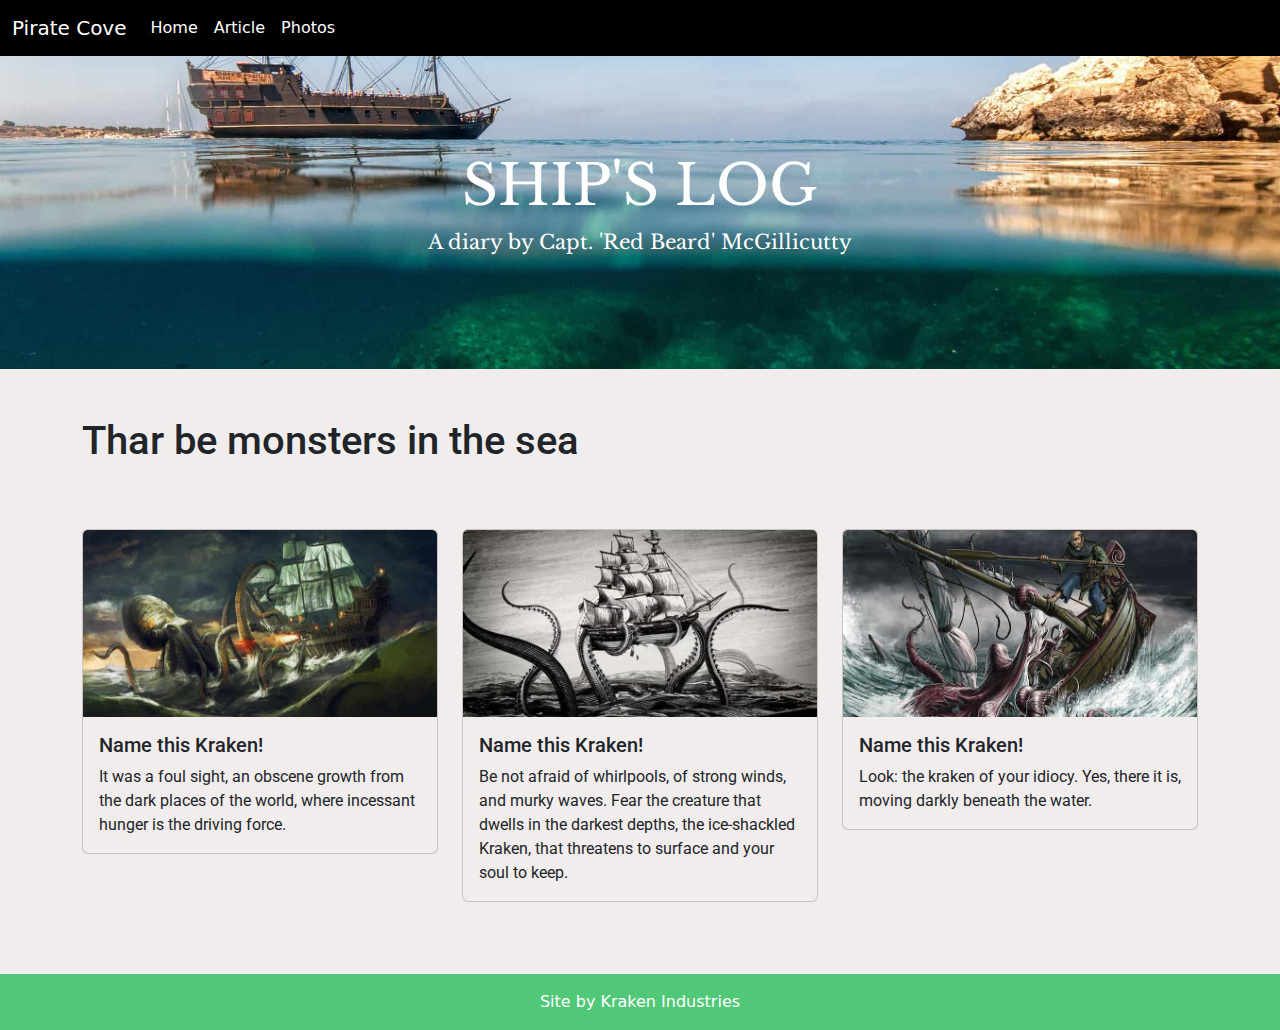
==== docs/index.html @ 05b79855 "index page" ====
<!DOCTYPE html>
<html class="no-js" lang="en">
<head>
  <title>Bootstrap 5 Layout</title>
  <meta http-equiv="x-ua-compatible" content="ie=edge">
  <meta name="viewport" content="width=device-width, initial-scale=1.0" />
  <link rel="stylesheet" href="css/styles.css">
</head>

  <!-- Navbar starts here -->
  <body>
    <nav class="navbar navbar-expand-lg bg-primary" data-bs-theme="dark">
      <div class="container-fluid">
        <a class="navbar-brand" href="#">Pirate Cove</a>
        <button class="navbar-toggler" type="button" data-bs-toggle="collapse" data-bs-target="#navbarNavDropdown" aria-controls="navbarNavDropdown" aria-expanded="false" aria-label="Toggle navigation">
          <span class="navbar-toggler-icon"></span>
        </button>
        <div class="collapse navbar-collapse" id="navbarNavDropdown">
          <ul class="navbar-nav">
            <li class="nav-item">
              <a class="nav-link active" aria-current="page" href="#">Home</a>
            </li>
            <li class="nav-item">
              <a class="nav-link" href="#">Article</a>
            </li>
            <li class="nav-item">
              <a class="nav-link" href="#">Photos</a>
            </li>
          </ul>
        </div>
      </div>
    </nav>
  </body>
  
  <!-- Navbar ends here -->

  <!-- Jumbotron starts here -->
  <div class="jumbotron jumbotron-fluid text-center">
    <div class="container">
      <h1 class="display-4">SHIP'S LOG</h1>
      <p class="lead">A diary by Capt. 'Red Beard' McGillicutty</p>
    </div>
  </div>
  <!-- Jumbotron ends here -->

  <!-- Title Section starts here -->
<div class="container my-5">
  <h2 class="page-title left-aligned-title">Thar be monsters in the sea</h2>
</div>
<!-- Title Section ends here -->


  <!-- Cards Section starts here -->
  <div class="container my-5">
    <div class="row">
      <div class="col-md-4 mb-4">
        <!-- Card 1 -->
        <div class="card">
          <img class="card-img-top" src="img/kraken01.jpg" alt="Name this Kraken!">
          <div class="card-body">
            <h5 class="card-title">Name this Kraken!</h5>
            <p class="card-text">It was a foul sight, an obscene growth from the dark places of the world, where incessant hunger is the driving force.</p>
          </div>
        </div>
      </div>
      <div class="col-md-4 mb-4">
        <!-- Card 2 -->
        <div class="card">
          <img class="card-img-top" src="img/kraken02.jpg" alt="Name this Kraken!">
          <div class="card-body">
            <h5 class="card-title">Name this Kraken!</h5>
            <p class="card-text">Be not afraid of whirlpools, of strong winds, and murky waves. Fear the creature that dwells in the darkest depths, the ice-shackled Kraken, that threatens to surface and your soul to keep.</p>
          </div>
        </div>
      </div>
      <div class="col-md-4 mb-4">
        <!-- Card 3 -->
        <div class="card">
          <img class="card-img-top" src="img/kraken03.jpg" alt="Name this Kraken!">
          <div class="card-body">
            <h5 class="card-title">Name this Kraken!</h5>
            <p class="card-text">Look: the kraken of your idiocy. Yes, there it is, moving darkly beneath the water.</p>
          </div>
        </div>
      </div>
    </div>
  </div>
  <!-- Cards Section ends here -->

  <!-- Footer starts here -->
  <footer class="text-center py-3" style="background-color: #50C878;">
    <div class="container">
      <span>Site by Kraken Industries</span>
    </div>
  </footer>
  <!-- Footer ends here -->

  <!-- Content should be above this line -->
  <!-- Closing scripts here -->
  <script src="js/bootstrap.bundle.min.js"></script>
</body>
</html>
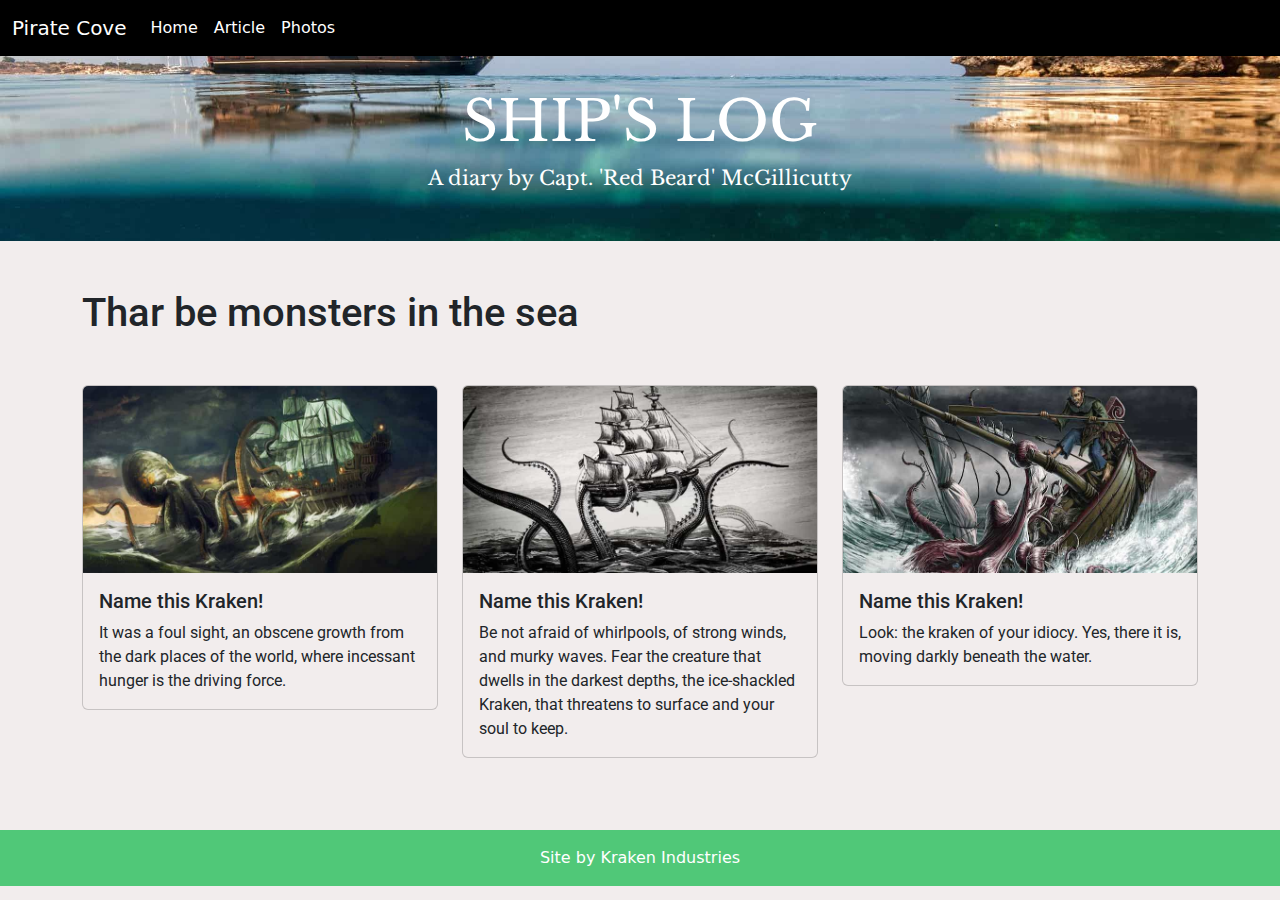
==== commit 090b8dff: "article.html" ====
--- a/docs/index.html
+++ b/docs/index.html
@@ -31,7 +31,6 @@
       </div>
     </nav>
   </body>
-  
   <!-- Navbar ends here -->
 
   <!-- Jumbotron starts here -->
@@ -95,7 +94,6 @@
   </footer>
   <!-- Footer ends here -->
 
-  <!-- Content should be above this line -->
   <!-- Closing scripts here -->
   <script src="js/bootstrap.bundle.min.js"></script>
 </body>
--- a/docs/css/styles.css
+++ b/docs/css/styles.css
@@ -3,5 +3,5 @@
  * Bootstrap  v5.3.2 (https://getbootstrap.com/)
  * Copyright 2011-2023 The Bootstrap Authors
  * Licensed under MIT (https://github.com/twbs/bootstrap/blob/main/LICENSE)
- */:root,[data-bs-theme=light]{--bs-blue:#0d6efd;--bs-indigo:#6610f2;--bs-purple:#6f42c1;--bs-pink:#d63384;--bs-red:#dc3545;--bs-orange:#fd7e14;--bs-yellow:#ffc107;--bs-green:#198754;--bs-teal:#20c997;--bs-cyan:#0dcaf0;--bs-black:#000;--bs-white:#fff;--bs-gray:#6c757d;--bs-gray-dark:#343a40;--bs-gray-100:#f8f9fa;--bs-gray-200:#e9ecef;--bs-gray-300:#dee2e6;--bs-gray-400:#ced4da;--bs-gray-500:#adb5bd;--bs-gray-600:#6c757d;--bs-gray-700:#495057;--bs-gray-800:#343a40;--bs-gray-900:#212529;--bs-primary:#000;--bs-secondary:#6c757d;--bs-success:#198754;--bs-info:#0dcaf0;--bs-warning:#ffc107;--bs-danger:#dc3545;--bs-light:#f8f9fa;--bs-dark:#212529;--bs-primary-rgb:0,0,0;--bs-secondary-rgb:108,117,125;--bs-success-rgb:25,135,84;--bs-info-rgb:13,202,240;--bs-warning-rgb:255,193,7;--bs-danger-rgb:220,53,69;--bs-light-rgb:248,249,250;--bs-dark-rgb:33,37,41;--bs-primary-text-emphasis:#000;--bs-secondary-text-emphasis:#2b2f32;--bs-success-text-emphasis:#0a3622;--bs-info-text-emphasis:#055160;--bs-warning-text-emphasis:#664d03;--bs-danger-text-emphasis:#58151c;--bs-light-text-emphasis:#495057;--bs-dark-text-emphasis:#495057;--bs-primary-bg-subtle:#ccc;--bs-secondary-bg-subtle:#e2e3e5;--bs-success-bg-subtle:#d1e7dd;--bs-info-bg-subtle:#cff4fc;--bs-warning-bg-subtle:#fff3cd;--bs-danger-bg-subtle:#f8d7da;--bs-light-bg-subtle:#fcfcfd;--bs-dark-bg-subtle:#ced4da;--bs-primary-border-subtle:#999;--bs-secondary-border-subtle:#c4c8cb;--bs-success-border-subtle:#a3cfbb;--bs-info-border-subtle:#9eeaf9;--bs-warning-border-subtle:#ffe69c;--bs-danger-border-subtle:#f1aeb5;--bs-light-border-subtle:#e9ecef;--bs-dark-border-subtle:#adb5bd;--bs-white-rgb:255,255,255;--bs-black-rgb:0,0,0;--bs-font-sans-serif:system-ui,-apple-system,"Segoe UI",Roboto,"Helvetica Neue","Noto Sans","Liberation Sans",Arial,sans-serif,"Apple Color Emoji","Segoe UI Emoji","Segoe UI Symbol","Noto Color Emoji";--bs-font-monospace:SFMono-Regular,Menlo,Monaco,Consolas,"Liberation Mono","Courier New",monospace;--bs-gradient:linear-gradient(180deg,hsla(0,0%,100%,.15),hsla(0,0%,100%,0));--bs-body-font-family:var(--bs-font-sans-serif);--bs-body-font-size:1rem;--bs-body-font-weight:400;--bs-body-line-height:1.5;--bs-body-color:#212529;--bs-body-color-rgb:33,37,41;--bs-body-bg:#f2eded;--bs-body-bg-rgb:242,237,237;--bs-emphasis-color:#000;--bs-emphasis-color-rgb:0,0,0;--bs-secondary-color:rgba(33,37,41,.75);--bs-secondary-color-rgb:33,37,41;--bs-secondary-bg:#e9ecef;--bs-secondary-bg-rgb:233,236,239;--bs-tertiary-color:rgba(33,37,41,.5);--bs-tertiary-color-rgb:33,37,41;--bs-tertiary-bg:#f8f9fa;--bs-tertiary-bg-rgb:248,249,250;--bs-heading-color:inherit;--bs-link-color:#000;--bs-link-color-rgb:0,0,0;--bs-link-decoration:underline;--bs-link-hover-color:#000;--bs-link-hover-color-rgb:0,0,0;--bs-code-color:#d63384;--bs-highlight-color:#212529;--bs-highlight-bg:#fff3cd;--bs-border-width:1px;--bs-border-style:solid;--bs-border-color:#dee2e6;--bs-border-color-translucent:rgba(0,0,0,.175);--bs-border-radius:0.375rem;--bs-border-radius-sm:0.25rem;--bs-border-radius-lg:0.5rem;--bs-border-radius-xl:1rem;--bs-border-radius-xxl:2rem;--bs-border-radius-2xl:var(--bs-border-radius-xxl);--bs-border-radius-pill:50rem;--bs-box-shadow:0 0.5rem 1rem rgba(0,0,0,.15);--bs-box-shadow-sm:0 0.125rem 0.25rem rgba(0,0,0,.075);--bs-box-shadow-lg:0 1rem 3rem rgba(0,0,0,.175);--bs-box-shadow-inset:inset 0 1px 2px rgba(0,0,0,.075);--bs-focus-ring-width:0.25rem;--bs-focus-ring-opacity:0.25;--bs-focus-ring-color:rgba(0,0,0,.25);--bs-form-valid-color:#198754;--bs-form-valid-border-color:#198754;--bs-form-invalid-color:#dc3545;--bs-form-invalid-border-color:#dc3545}[data-bs-theme=dark]{--bs-body-color:#dee2e6;--bs-body-color-rgb:222,226,230;--bs-body-bg:#212529;--bs-body-bg-rgb:33,37,41;--bs-emphasis-color:#fff;--bs-emphasis-color-rgb:255,255,255;--bs-secondary-color:rgba(222,226,230,.75);--bs-secondary-color-rgb:222,226,230;--bs-secondary-bg:#343a40;--bs-secondary-bg-rgb:52,58,64;--bs-tertiary-color:rgba(222,226,230,.5);--bs-tertiary-color-rgb:222,226,230;--bs-tertiary-bg:#2b3035;--bs-tertiary-bg-rgb:43,48,53;--bs-primary-text-emphasis:#666;--bs-secondary-text-emphasis:#a7acb1;--bs-success-text-emphasis:#75b798;--bs-info-text-emphasis:#6edff6;--bs-warning-text-emphasis:#ffda6a;--bs-danger-text-emphasis:#ea868f;--bs-light-text-emphasis:#f8f9fa;--bs-dark-text-emphasis:#dee2e6;--bs-primary-bg-subtle:#000;--bs-secondary-bg-subtle:#161719;--bs-success-bg-subtle:#051b11;--bs-info-bg-subtle:#032830;--bs-warning-bg-subtle:#332701;--bs-danger-bg-subtle:#2c0b0e;--bs-light-bg-subtle:#343a40;--bs-dark-bg-subtle:#1a1d20;--bs-primary-border-subtle:#000;--bs-secondary-border-subtle:#41464b;--bs-success-border-subtle:#0f5132;--bs-info-border-subtle:#087990;--bs-warning-border-subtle:#997404;--bs-danger-border-subtle:#842029;--bs-light-border-subtle:#495057;--bs-dark-border-subtle:#343a40;--bs-heading-color:inherit;--bs-link-color:#666;--bs-link-hover-color:#858585;--bs-link-color-rgb:102,102,102;--bs-link-hover-color-rgb:133,133,133;--bs-code-color:#e685b5;--bs-highlight-color:#dee2e6;--bs-highlight-bg:#664d03;--bs-border-color:#495057;--bs-border-color-translucent:hsla(0,0%,100%,.15);--bs-form-valid-color:#75b798;--bs-form-valid-border-color:#75b798;--bs-form-invalid-color:#ea868f;--bs-form-invalid-border-color:#ea868f;color-scheme:dark}*,:after,:before{box-sizing:border-box}@media (prefers-reduced-motion:no-preference){:root{scroll-behavior:smooth}}body{-webkit-text-size-adjust:100%;-webkit-tap-highlight-color:rgba(0,0,0,0);background-color:var(--bs-body-bg);color:var(--bs-body-color);font-family:var(--bs-body-font-family);font-size:var(--bs-body-font-size);font-weight:var(--bs-body-font-weight);line-height:var(--bs-body-line-height);margin:0;text-align:var(--bs-body-text-align)}hr{border:0;border-top:var(--bs-border-width) solid;color:inherit;margin:1rem 0;opacity:.25}.h1,.h2,.h3,.h4,.h5,.h6,h1,h2,h3,h4,h5,h6{color:var(--bs-heading-color);font-weight:500;line-height:1.2;margin-bottom:.5rem;margin-top:0}.h1,h1{font-size:calc(1.375rem + 1.5vw)}@media (min-width:1200px){.h1,h1{font-size:2.5rem}}.h2,h2{font-size:calc(1.325rem + .9vw)}@media (min-width:1200px){.h2,h2{font-size:2rem}}.h3,h3{font-size:calc(1.3rem + .6vw)}@media (min-width:1200px){.h3,h3{font-size:1.75rem}}.h4,h4{font-size:calc(1.275rem + .3vw)}@media (min-width:1200px){.h4,h4{font-size:1.5rem}}.h5,h5{font-size:1.25rem}.h6,h6{font-size:1rem}p{margin-bottom:1rem;margin-top:0}abbr[title]{cursor:help;-webkit-text-decoration:underline dotted;-moz-text-decoration:underline dotted;text-decoration:underline dotted;-webkit-text-decoration-skip-ink:none;text-decoration-skip-ink:none}address{font-style:normal;line-height:inherit;margin-bottom:1rem}ol,ul{padding-left:2rem}dl,ol,ul{margin-bottom:1rem;margin-top:0}ol ol,ol ul,ul ol,ul ul{margin-bottom:0}dt{font-weight:700}dd{margin-bottom:.5rem;margin-left:0}blockquote{margin:0 0 1rem}b,strong{font-weight:bolder}.small,small{font-size:.875em}.mark,mark{background-color:var(--bs-highlight-bg);color:var(--bs-highlight-color);padding:.1875em}sub,sup{font-size:.75em;line-height:0;position:relative;vertical-align:baseline}sub{bottom:-.25em}sup{top:-.5em}a{color:rgba(var(--bs-link-color-rgb),var(--bs-link-opacity,1));text-decoration:underline}a:hover{--bs-link-color-rgb:var(--bs-link-hover-color-rgb)}a:not([href]):not([class]),a:not([href]):not([class]):hover{color:inherit;text-decoration:none}code,kbd,pre,samp{font-family:var(--bs-font-monospace);font-size:1em}pre{display:block;font-size:.875em;margin-bottom:1rem;margin-top:0;overflow:auto}pre code{color:inherit;font-size:inherit;word-break:normal}code{word-wrap:break-word;color:var(--bs-code-color);font-size:.875em}a>code{color:inherit}kbd{background-color:var(--bs-body-color);border-radius:.25rem;color:var(--bs-body-bg);font-size:.875em;padding:.1875rem .375rem}kbd kbd{font-size:1em;padding:0}figure{margin:0 0 1rem}img,svg{vertical-align:middle}table{border-collapse:collapse;caption-side:bottom}caption{color:var(--bs-secondary-color);padding-bottom:.5rem;padding-top:.5rem;text-align:left}th{text-align:inherit;text-align:-webkit-match-parent}tbody,td,tfoot,th,thead,tr{border:0 solid;border-color:inherit}label{display:inline-block}button{border-radius:0}button:focus:not(:focus-visible){outline:0}button,input,optgroup,select,textarea{font-family:inherit;font-size:inherit;line-height:inherit;margin:0}button,select{text-transform:none}[role=button]{cursor:pointer}select{word-wrap:normal}select:disabled{opacity:1}[list]:not([type=date]):not([type=datetime-local]):not([type=month]):not([type=week]):not([type=time])::-webkit-calendar-picker-indicator{display:none!important}[type=button],[type=reset],[type=submit],button{-webkit-appearance:button}[type=button]:not(:disabled),[type=reset]:not(:disabled),[type=submit]:not(:disabled),button:not(:disabled){cursor:pointer}::-moz-focus-inner{border-style:none;padding:0}textarea{resize:vertical}fieldset{border:0;margin:0;min-width:0;padding:0}legend{float:left;font-size:calc(1.275rem + .3vw);line-height:inherit;margin-bottom:.5rem;padding:0;width:100%}@media (min-width:1200px){legend{font-size:1.5rem}}legend+*{clear:left}::-webkit-datetime-edit-day-field,::-webkit-datetime-edit-fields-wrapper,::-webkit-datetime-edit-hour-field,::-webkit-datetime-edit-minute,::-webkit-datetime-edit-month-field,::-webkit-datetime-edit-text,::-webkit-datetime-edit-year-field{padding:0}::-webkit-inner-spin-button{height:auto}[type=search]{-webkit-appearance:textfield;outline-offset:-2px}::-webkit-search-decoration{-webkit-appearance:none}::-webkit-color-swatch-wrapper{padding:0}::-webkit-file-upload-button{-webkit-appearance:button;font:inherit}::file-selector-button{-webkit-appearance:button;font:inherit}output{display:inline-block}iframe{border:0}summary{cursor:pointer;display:list-item}progress{vertical-align:baseline}[hidden]{display:none!important}.lead{font-size:1.25rem;font-weight:300}.display-1{font-size:calc(1.625rem + 4.5vw);font-weight:300;line-height:1.2}@media (min-width:1200px){.display-1{font-size:5rem}}.display-2{font-size:calc(1.575rem + 3.9vw);font-weight:300;line-height:1.2}@media (min-width:1200px){.display-2{font-size:4.5rem}}.display-3{font-size:calc(1.525rem + 3.3vw);font-weight:300;line-height:1.2}@media (min-width:1200px){.display-3{font-size:4rem}}.display-4{font-size:calc(1.475rem + 2.7vw);font-weight:300;line-height:1.2}@media (min-width:1200px){.display-4{font-size:3.5rem}}.display-5{font-size:calc(1.425rem + 2.1vw);font-weight:300;line-height:1.2}@media (min-width:1200px){.display-5{font-size:3rem}}.display-6{font-size:calc(1.375rem + 1.5vw);font-weight:300;line-height:1.2}@media (min-width:1200px){.display-6{font-size:2.5rem}}.list-inline,.list-unstyled{list-style:none;padding-left:0}.list-inline-item{display:inline-block}.list-inline-item:not(:last-child){margin-right:.5rem}.initialism{font-size:.875em;text-transform:uppercase}.blockquote{font-size:1.25rem;margin-bottom:1rem}.blockquote>:last-child{margin-bottom:0}.blockquote-footer{color:#6c757d;font-size:.875em;margin-bottom:1rem;margin-top:-1rem}.blockquote-footer:before{content:"— "}.img-fluid,.img-thumbnail{height:auto;max-width:100%}.img-thumbnail{background-color:var(--bs-body-bg);border:var(--bs-border-width) solid var(--bs-border-color);border-radius:var(--bs-border-radius);padding:.25rem}.figure{display:inline-block}.figure-img{line-height:1;margin-bottom:.5rem}.figure-caption{color:var(--bs-secondary-color);font-size:.875em}.container,.container-fluid,.container-lg,.container-md,.container-sm,.container-xl,.container-xxl{--bs-gutter-x:1.5rem;--bs-gutter-y:0;margin-left:auto;margin-right:auto;padding-left:calc(var(--bs-gutter-x)*.5);padding-right:calc(var(--bs-gutter-x)*.5);width:100%}@media (min-width:576px){.container,.container-sm{max-width:540px}}@media (min-width:768px){.container,.container-md,.container-sm{max-width:720px}}@media (min-width:992px){.container,.container-lg,.container-md,.container-sm{max-width:960px}}@media (min-width:1200px){.container,.container-lg,.container-md,.container-sm,.container-xl{max-width:1140px}}@media (min-width:1400px){.container,.container-lg,.container-md,.container-sm,.container-xl,.container-xxl{max-width:1320px}}:root{--bs-breakpoint-xs:0;--bs-breakpoint-sm:576px;--bs-breakpoint-md:768px;--bs-breakpoint-lg:992px;--bs-breakpoint-xl:1200px;--bs-breakpoint-xxl:1400px}.row{--bs-gutter-x:1.5rem;--bs-gutter-y:0;display:-webkit-flex;display:-ms-flexbox;display:flex;-webkit-flex-wrap:wrap;-ms-flex-wrap:wrap;flex-wrap:wrap;margin-left:calc(var(--bs-gutter-x)*-.5);margin-right:calc(var(--bs-gutter-x)*-.5);margin-top:calc(var(--bs-gutter-y)*-1)}.row>*{-ms-flex-negative:0;-webkit-flex-shrink:0;flex-shrink:0;margin-top:var(--bs-gutter-y);max-width:100%;padding-left:calc(var(--bs-gutter-x)*.5);padding-right:calc(var(--bs-gutter-x)*.5);width:100%}.col{-webkit-flex:1 0 0%;-ms-flex:1 0 0%;flex:1 0 0%}.row-cols-auto>*{width:auto}.row-cols-1>*,.row-cols-auto>*{-webkit-flex:0 0 auto;-ms-flex:0 0 auto;flex:0 0 auto}.row-cols-1>*{width:100%}.row-cols-2>*{width:50%}.row-cols-2>*,.row-cols-3>*{-webkit-flex:0 0 auto;-ms-flex:0 0 auto;flex:0 0 auto}.row-cols-3>*{width:33.33333333%}.row-cols-4>*{width:25%}.row-cols-4>*,.row-cols-5>*{-webkit-flex:0 0 auto;-ms-flex:0 0 auto;flex:0 0 auto}.row-cols-5>*{width:20%}.row-cols-6>*{width:16.66666667%}.col-auto,.row-cols-6>*{-webkit-flex:0 0 auto;-ms-flex:0 0 auto;flex:0 0 auto}.col-auto{width:auto}.col-1{width:8.33333333%}.col-1,.col-2{-webkit-flex:0 0 auto;-ms-flex:0 0 auto;flex:0 0 auto}.col-2{width:16.66666667%}.col-3{width:25%}.col-3,.col-4{-webkit-flex:0 0 auto;-ms-flex:0 0 auto;flex:0 0 auto}.col-4{width:33.33333333%}.col-5{width:41.66666667%}.col-5,.col-6{-webkit-flex:0 0 auto;-ms-flex:0 0 auto;flex:0 0 auto}.col-6{width:50%}.col-7{width:58.33333333%}.col-7,.col-8{-webkit-flex:0 0 auto;-ms-flex:0 0 auto;flex:0 0 auto}.col-8{width:66.66666667%}.col-9{width:75%}.col-10,.col-9{-webkit-flex:0 0 auto;-ms-flex:0 0 auto;flex:0 0 auto}.col-10{width:83.33333333%}.col-11{width:91.66666667%}.col-11,.col-12{-webkit-flex:0 0 auto;-ms-flex:0 0 auto;flex:0 0 auto}.col-12{width:100%}.offset-1{margin-left:8.33333333%}.offset-2{margin-left:16.66666667%}.offset-3{margin-left:25%}.offset-4{margin-left:33.33333333%}.offset-5{margin-left:41.66666667%}.offset-6{margin-left:50%}.offset-7{margin-left:58.33333333%}.offset-8{margin-left:66.66666667%}.offset-9{margin-left:75%}.offset-10{margin-left:83.33333333%}.offset-11{margin-left:91.66666667%}.g-0,.gx-0{--bs-gutter-x:0}.g-0,.gy-0{--bs-gutter-y:0}.g-1,.gx-1{--bs-gutter-x:0.25rem}.g-1,.gy-1{--bs-gutter-y:0.25rem}.g-2,.gx-2{--bs-gutter-x:0.5rem}.g-2,.gy-2{--bs-gutter-y:0.5rem}.g-3,.gx-3{--bs-gutter-x:1rem}.g-3,.gy-3{--bs-gutter-y:1rem}.g-4,.gx-4{--bs-gutter-x:1.5rem}.g-4,.gy-4{--bs-gutter-y:1.5rem}.g-5,.gx-5{--bs-gutter-x:3rem}.g-5,.gy-5{--bs-gutter-y:3rem}@media (min-width:576px){.col-sm{-webkit-flex:1 0 0%;-ms-flex:1 0 0%;flex:1 0 0%}.row-cols-sm-auto>*{width:auto}.row-cols-sm-1>*,.row-cols-sm-auto>*{-webkit-flex:0 0 auto;-ms-flex:0 0 auto;flex:0 0 auto}.row-cols-sm-1>*{width:100%}.row-cols-sm-2>*{width:50%}.row-cols-sm-2>*,.row-cols-sm-3>*{-webkit-flex:0 0 auto;-ms-flex:0 0 auto;flex:0 0 auto}.row-cols-sm-3>*{width:33.33333333%}.row-cols-sm-4>*{width:25%}.row-cols-sm-4>*,.row-cols-sm-5>*{-webkit-flex:0 0 auto;-ms-flex:0 0 auto;flex:0 0 auto}.row-cols-sm-5>*{width:20%}.row-cols-sm-6>*{width:16.66666667%}.col-sm-auto,.row-cols-sm-6>*{-webkit-flex:0 0 auto;-ms-flex:0 0 auto;flex:0 0 auto}.col-sm-auto{width:auto}.col-sm-1{width:8.33333333%}.col-sm-1,.col-sm-2{-webkit-flex:0 0 auto;-ms-flex:0 0 auto;flex:0 0 auto}.col-sm-2{width:16.66666667%}.col-sm-3{width:25%}.col-sm-3,.col-sm-4{-webkit-flex:0 0 auto;-ms-flex:0 0 auto;flex:0 0 auto}.col-sm-4{width:33.33333333%}.col-sm-5{width:41.66666667%}.col-sm-5,.col-sm-6{-webkit-flex:0 0 auto;-ms-flex:0 0 auto;flex:0 0 auto}.col-sm-6{width:50%}.col-sm-7{width:58.33333333%}.col-sm-7,.col-sm-8{-webkit-flex:0 0 auto;-ms-flex:0 0 auto;flex:0 0 auto}.col-sm-8{width:66.66666667%}.col-sm-9{width:75%}.col-sm-10,.col-sm-9{-webkit-flex:0 0 auto;-ms-flex:0 0 auto;flex:0 0 auto}.col-sm-10{width:83.33333333%}.col-sm-11{width:91.66666667%}.col-sm-11,.col-sm-12{-webkit-flex:0 0 auto;-ms-flex:0 0 auto;flex:0 0 auto}.col-sm-12{width:100%}.offset-sm-0{margin-left:0}.offset-sm-1{margin-left:8.33333333%}.offset-sm-2{margin-left:16.66666667%}.offset-sm-3{margin-left:25%}.offset-sm-4{margin-left:33.33333333%}.offset-sm-5{margin-left:41.66666667%}.offset-sm-6{margin-left:50%}.offset-sm-7{margin-left:58.33333333%}.offset-sm-8{margin-left:66.66666667%}.offset-sm-9{margin-left:75%}.offset-sm-10{margin-left:83.33333333%}.offset-sm-11{margin-left:91.66666667%}.g-sm-0,.gx-sm-0{--bs-gutter-x:0}.g-sm-0,.gy-sm-0{--bs-gutter-y:0}.g-sm-1,.gx-sm-1{--bs-gutter-x:0.25rem}.g-sm-1,.gy-sm-1{--bs-gutter-y:0.25rem}.g-sm-2,.gx-sm-2{--bs-gutter-x:0.5rem}.g-sm-2,.gy-sm-2{--bs-gutter-y:0.5rem}.g-sm-3,.gx-sm-3{--bs-gutter-x:1rem}.g-sm-3,.gy-sm-3{--bs-gutter-y:1rem}.g-sm-4,.gx-sm-4{--bs-gutter-x:1.5rem}.g-sm-4,.gy-sm-4{--bs-gutter-y:1.5rem}.g-sm-5,.gx-sm-5{--bs-gutter-x:3rem}.g-sm-5,.gy-sm-5{--bs-gutter-y:3rem}}@media (min-width:768px){.col-md{-webkit-flex:1 0 0%;-ms-flex:1 0 0%;flex:1 0 0%}.row-cols-md-auto>*{width:auto}.row-cols-md-1>*,.row-cols-md-auto>*{-webkit-flex:0 0 auto;-ms-flex:0 0 auto;flex:0 0 auto}.row-cols-md-1>*{width:100%}.row-cols-md-2>*{width:50%}.row-cols-md-2>*,.row-cols-md-3>*{-webkit-flex:0 0 auto;-ms-flex:0 0 auto;flex:0 0 auto}.row-cols-md-3>*{width:33.33333333%}.row-cols-md-4>*{width:25%}.row-cols-md-4>*,.row-cols-md-5>*{-webkit-flex:0 0 auto;-ms-flex:0 0 auto;flex:0 0 auto}.row-cols-md-5>*{width:20%}.row-cols-md-6>*{width:16.66666667%}.col-md-auto,.row-cols-md-6>*{-webkit-flex:0 0 auto;-ms-flex:0 0 auto;flex:0 0 auto}.col-md-auto{width:auto}.col-md-1{width:8.33333333%}.col-md-1,.col-md-2{-webkit-flex:0 0 auto;-ms-flex:0 0 auto;flex:0 0 auto}.col-md-2{width:16.66666667%}.col-md-3{width:25%}.col-md-3,.col-md-4{-webkit-flex:0 0 auto;-ms-flex:0 0 auto;flex:0 0 auto}.col-md-4{width:33.33333333%}.col-md-5{width:41.66666667%}.col-md-5,.col-md-6{-webkit-flex:0 0 auto;-ms-flex:0 0 auto;flex:0 0 auto}.col-md-6{width:50%}.col-md-7{width:58.33333333%}.col-md-7,.col-md-8{-webkit-flex:0 0 auto;-ms-flex:0 0 auto;flex:0 0 auto}.col-md-8{width:66.66666667%}.col-md-9{width:75%}.col-md-10,.col-md-9{-webkit-flex:0 0 auto;-ms-flex:0 0 auto;flex:0 0 auto}.col-md-10{width:83.33333333%}.col-md-11{width:91.66666667%}.col-md-11,.col-md-12{-webkit-flex:0 0 auto;-ms-flex:0 0 auto;flex:0 0 auto}.col-md-12{width:100%}.offset-md-0{margin-left:0}.offset-md-1{margin-left:8.33333333%}.offset-md-2{margin-left:16.66666667%}.offset-md-3{margin-left:25%}.offset-md-4{margin-left:33.33333333%}.offset-md-5{margin-left:41.66666667%}.offset-md-6{margin-left:50%}.offset-md-7{margin-left:58.33333333%}.offset-md-8{margin-left:66.66666667%}.offset-md-9{margin-left:75%}.offset-md-10{margin-left:83.33333333%}.offset-md-11{margin-left:91.66666667%}.g-md-0,.gx-md-0{--bs-gutter-x:0}.g-md-0,.gy-md-0{--bs-gutter-y:0}.g-md-1,.gx-md-1{--bs-gutter-x:0.25rem}.g-md-1,.gy-md-1{--bs-gutter-y:0.25rem}.g-md-2,.gx-md-2{--bs-gutter-x:0.5rem}.g-md-2,.gy-md-2{--bs-gutter-y:0.5rem}.g-md-3,.gx-md-3{--bs-gutter-x:1rem}.g-md-3,.gy-md-3{--bs-gutter-y:1rem}.g-md-4,.gx-md-4{--bs-gutter-x:1.5rem}.g-md-4,.gy-md-4{--bs-gutter-y:1.5rem}.g-md-5,.gx-md-5{--bs-gutter-x:3rem}.g-md-5,.gy-md-5{--bs-gutter-y:3rem}}@media (min-width:992px){.col-lg{-webkit-flex:1 0 0%;-ms-flex:1 0 0%;flex:1 0 0%}.row-cols-lg-auto>*{width:auto}.row-cols-lg-1>*,.row-cols-lg-auto>*{-webkit-flex:0 0 auto;-ms-flex:0 0 auto;flex:0 0 auto}.row-cols-lg-1>*{width:100%}.row-cols-lg-2>*{width:50%}.row-cols-lg-2>*,.row-cols-lg-3>*{-webkit-flex:0 0 auto;-ms-flex:0 0 auto;flex:0 0 auto}.row-cols-lg-3>*{width:33.33333333%}.row-cols-lg-4>*{width:25%}.row-cols-lg-4>*,.row-cols-lg-5>*{-webkit-flex:0 0 auto;-ms-flex:0 0 auto;flex:0 0 auto}.row-cols-lg-5>*{width:20%}.row-cols-lg-6>*{width:16.66666667%}.col-lg-auto,.row-cols-lg-6>*{-webkit-flex:0 0 auto;-ms-flex:0 0 auto;flex:0 0 auto}.col-lg-auto{width:auto}.col-lg-1{width:8.33333333%}.col-lg-1,.col-lg-2{-webkit-flex:0 0 auto;-ms-flex:0 0 auto;flex:0 0 auto}.col-lg-2{width:16.66666667%}.col-lg-3{width:25%}.col-lg-3,.col-lg-4{-webkit-flex:0 0 auto;-ms-flex:0 0 auto;flex:0 0 auto}.col-lg-4{width:33.33333333%}.col-lg-5{width:41.66666667%}.col-lg-5,.col-lg-6{-webkit-flex:0 0 auto;-ms-flex:0 0 auto;flex:0 0 auto}.col-lg-6{width:50%}.col-lg-7{width:58.33333333%}.col-lg-7,.col-lg-8{-webkit-flex:0 0 auto;-ms-flex:0 0 auto;flex:0 0 auto}.col-lg-8{width:66.66666667%}.col-lg-9{width:75%}.col-lg-10,.col-lg-9{-webkit-flex:0 0 auto;-ms-flex:0 0 auto;flex:0 0 auto}.col-lg-10{width:83.33333333%}.col-lg-11{width:91.66666667%}.col-lg-11,.col-lg-12{-webkit-flex:0 0 auto;-ms-flex:0 0 auto;flex:0 0 auto}.col-lg-12{width:100%}.offset-lg-0{margin-left:0}.offset-lg-1{margin-left:8.33333333%}.offset-lg-2{margin-left:16.66666667%}.offset-lg-3{margin-left:25%}.offset-lg-4{margin-left:33.33333333%}.offset-lg-5{margin-left:41.66666667%}.offset-lg-6{margin-left:50%}.offset-lg-7{margin-left:58.33333333%}.offset-lg-8{margin-left:66.66666667%}.offset-lg-9{margin-left:75%}.offset-lg-10{margin-left:83.33333333%}.offset-lg-11{margin-left:91.66666667%}.g-lg-0,.gx-lg-0{--bs-gutter-x:0}.g-lg-0,.gy-lg-0{--bs-gutter-y:0}.g-lg-1,.gx-lg-1{--bs-gutter-x:0.25rem}.g-lg-1,.gy-lg-1{--bs-gutter-y:0.25rem}.g-lg-2,.gx-lg-2{--bs-gutter-x:0.5rem}.g-lg-2,.gy-lg-2{--bs-gutter-y:0.5rem}.g-lg-3,.gx-lg-3{--bs-gutter-x:1rem}.g-lg-3,.gy-lg-3{--bs-gutter-y:1rem}.g-lg-4,.gx-lg-4{--bs-gutter-x:1.5rem}.g-lg-4,.gy-lg-4{--bs-gutter-y:1.5rem}.g-lg-5,.gx-lg-5{--bs-gutter-x:3rem}.g-lg-5,.gy-lg-5{--bs-gutter-y:3rem}}@media (min-width:1200px){.col-xl{-webkit-flex:1 0 0%;-ms-flex:1 0 0%;flex:1 0 0%}.row-cols-xl-auto>*{width:auto}.row-cols-xl-1>*,.row-cols-xl-auto>*{-webkit-flex:0 0 auto;-ms-flex:0 0 auto;flex:0 0 auto}.row-cols-xl-1>*{width:100%}.row-cols-xl-2>*{width:50%}.row-cols-xl-2>*,.row-cols-xl-3>*{-webkit-flex:0 0 auto;-ms-flex:0 0 auto;flex:0 0 auto}.row-cols-xl-3>*{width:33.33333333%}.row-cols-xl-4>*{width:25%}.row-cols-xl-4>*,.row-cols-xl-5>*{-webkit-flex:0 0 auto;-ms-flex:0 0 auto;flex:0 0 auto}.row-cols-xl-5>*{width:20%}.row-cols-xl-6>*{width:16.66666667%}.col-xl-auto,.row-cols-xl-6>*{-webkit-flex:0 0 auto;-ms-flex:0 0 auto;flex:0 0 auto}.col-xl-auto{width:auto}.col-xl-1{width:8.33333333%}.col-xl-1,.col-xl-2{-webkit-flex:0 0 auto;-ms-flex:0 0 auto;flex:0 0 auto}.col-xl-2{width:16.66666667%}.col-xl-3{width:25%}.col-xl-3,.col-xl-4{-webkit-flex:0 0 auto;-ms-flex:0 0 auto;flex:0 0 auto}.col-xl-4{width:33.33333333%}.col-xl-5{width:41.66666667%}.col-xl-5,.col-xl-6{-webkit-flex:0 0 auto;-ms-flex:0 0 auto;flex:0 0 auto}.col-xl-6{width:50%}.col-xl-7{width:58.33333333%}.col-xl-7,.col-xl-8{-webkit-flex:0 0 auto;-ms-flex:0 0 auto;flex:0 0 auto}.col-xl-8{width:66.66666667%}.col-xl-9{width:75%}.col-xl-10,.col-xl-9{-webkit-flex:0 0 auto;-ms-flex:0 0 auto;flex:0 0 auto}.col-xl-10{width:83.33333333%}.col-xl-11{width:91.66666667%}.col-xl-11,.col-xl-12{-webkit-flex:0 0 auto;-ms-flex:0 0 auto;flex:0 0 auto}.col-xl-12{width:100%}.offset-xl-0{margin-left:0}.offset-xl-1{margin-left:8.33333333%}.offset-xl-2{margin-left:16.66666667%}.offset-xl-3{margin-left:25%}.offset-xl-4{margin-left:33.33333333%}.offset-xl-5{margin-left:41.66666667%}.offset-xl-6{margin-left:50%}.offset-xl-7{margin-left:58.33333333%}.offset-xl-8{margin-left:66.66666667%}.offset-xl-9{margin-left:75%}.offset-xl-10{margin-left:83.33333333%}.offset-xl-11{margin-left:91.66666667%}.g-xl-0,.gx-xl-0{--bs-gutter-x:0}.g-xl-0,.gy-xl-0{--bs-gutter-y:0}.g-xl-1,.gx-xl-1{--bs-gutter-x:0.25rem}.g-xl-1,.gy-xl-1{--bs-gutter-y:0.25rem}.g-xl-2,.gx-xl-2{--bs-gutter-x:0.5rem}.g-xl-2,.gy-xl-2{--bs-gutter-y:0.5rem}.g-xl-3,.gx-xl-3{--bs-gutter-x:1rem}.g-xl-3,.gy-xl-3{--bs-gutter-y:1rem}.g-xl-4,.gx-xl-4{--bs-gutter-x:1.5rem}.g-xl-4,.gy-xl-4{--bs-gutter-y:1.5rem}.g-xl-5,.gx-xl-5{--bs-gutter-x:3rem}.g-xl-5,.gy-xl-5{--bs-gutter-y:3rem}}@media (min-width:1400px){.col-xxl{-webkit-flex:1 0 0%;-ms-flex:1 0 0%;flex:1 0 0%}.row-cols-xxl-auto>*{width:auto}.row-cols-xxl-1>*,.row-cols-xxl-auto>*{-webkit-flex:0 0 auto;-ms-flex:0 0 auto;flex:0 0 auto}.row-cols-xxl-1>*{width:100%}.row-cols-xxl-2>*{width:50%}.row-cols-xxl-2>*,.row-cols-xxl-3>*{-webkit-flex:0 0 auto;-ms-flex:0 0 auto;flex:0 0 auto}.row-cols-xxl-3>*{width:33.33333333%}.row-cols-xxl-4>*{width:25%}.row-cols-xxl-4>*,.row-cols-xxl-5>*{-webkit-flex:0 0 auto;-ms-flex:0 0 auto;flex:0 0 auto}.row-cols-xxl-5>*{width:20%}.row-cols-xxl-6>*{width:16.66666667%}.col-xxl-auto,.row-cols-xxl-6>*{-webkit-flex:0 0 auto;-ms-flex:0 0 auto;flex:0 0 auto}.col-xxl-auto{width:auto}.col-xxl-1{width:8.33333333%}.col-xxl-1,.col-xxl-2{-webkit-flex:0 0 auto;-ms-flex:0 0 auto;flex:0 0 auto}.col-xxl-2{width:16.66666667%}.col-xxl-3{width:25%}.col-xxl-3,.col-xxl-4{-webkit-flex:0 0 auto;-ms-flex:0 0 auto;flex:0 0 auto}.col-xxl-4{width:33.33333333%}.col-xxl-5{width:41.66666667%}.col-xxl-5,.col-xxl-6{-webkit-flex:0 0 auto;-ms-flex:0 0 auto;flex:0 0 auto}.col-xxl-6{width:50%}.col-xxl-7{width:58.33333333%}.col-xxl-7,.col-xxl-8{-webkit-flex:0 0 auto;-ms-flex:0 0 auto;flex:0 0 auto}.col-xxl-8{width:66.66666667%}.col-xxl-9{width:75%}.col-xxl-10,.col-xxl-9{-webkit-flex:0 0 auto;-ms-flex:0 0 auto;flex:0 0 auto}.col-xxl-10{width:83.33333333%}.col-xxl-11{width:91.66666667%}.col-xxl-11,.col-xxl-12{-webkit-flex:0 0 auto;-ms-flex:0 0 auto;flex:0 0 auto}.col-xxl-12{width:100%}.offset-xxl-0{margin-left:0}.offset-xxl-1{margin-left:8.33333333%}.offset-xxl-2{margin-left:16.66666667%}.offset-xxl-3{margin-left:25%}.offset-xxl-4{margin-left:33.33333333%}.offset-xxl-5{margin-left:41.66666667%}.offset-xxl-6{margin-left:50%}.offset-xxl-7{margin-left:58.33333333%}.offset-xxl-8{margin-left:66.66666667%}.offset-xxl-9{margin-left:75%}.offset-xxl-10{margin-left:83.33333333%}.offset-xxl-11{margin-left:91.66666667%}.g-xxl-0,.gx-xxl-0{--bs-gutter-x:0}.g-xxl-0,.gy-xxl-0{--bs-gutter-y:0}.g-xxl-1,.gx-xxl-1{--bs-gutter-x:0.25rem}.g-xxl-1,.gy-xxl-1{--bs-gutter-y:0.25rem}.g-xxl-2,.gx-xxl-2{--bs-gutter-x:0.5rem}.g-xxl-2,.gy-xxl-2{--bs-gutter-y:0.5rem}.g-xxl-3,.gx-xxl-3{--bs-gutter-x:1rem}.g-xxl-3,.gy-xxl-3{--bs-gutter-y:1rem}.g-xxl-4,.gx-xxl-4{--bs-gutter-x:1.5rem}.g-xxl-4,.gy-xxl-4{--bs-gutter-y:1.5rem}.g-xxl-5,.gx-xxl-5{--bs-gutter-x:3rem}.g-xxl-5,.gy-xxl-5{--bs-gutter-y:3rem}}.table{--bs-table-color-type:initial;--bs-table-bg-type:initial;--bs-table-color-state:initial;--bs-table-bg-state:initial;--bs-table-color:var(--bs-emphasis-color);--bs-table-bg:var(--bs-body-bg);--bs-table-border-color:var(--bs-border-color);--bs-table-accent-bg:transparent;--bs-table-striped-color:var(--bs-emphasis-color);--bs-table-striped-bg:rgba(var(--bs-emphasis-color-rgb),0.05);--bs-table-active-color:var(--bs-emphasis-color);--bs-table-active-bg:rgba(var(--bs-emphasis-color-rgb),0.1);--bs-table-hover-color:var(--bs-emphasis-color);--bs-table-hover-bg:rgba(var(--bs-emphasis-color-rgb),0.075);border-color:var(--bs-table-border-color);margin-bottom:1rem;vertical-align:top;width:100%}.table>:not(caption)>*>*{background-color:var(--bs-table-bg);border-bottom-width:var(--bs-border-width);box-shadow:inset 0 0 0 9999px var(--bs-table-bg-state,var(--bs-table-bg-type,var(--bs-table-accent-bg)));color:var(--bs-table-color-state,var(--bs-table-color-type,var(--bs-table-color)));padding:.5rem}.table>tbody{vertical-align:inherit}.table>thead{vertical-align:bottom}.table-group-divider{border-top:calc(var(--bs-border-width)*2) solid}.caption-top{caption-side:top}.table-sm>:not(caption)>*>*{padding:.25rem}.table-bordered>:not(caption)>*{border-width:var(--bs-border-width) 0}.table-bordered>:not(caption)>*>*{border-width:0 var(--bs-border-width)}.table-borderless>:not(caption)>*>*{border-bottom-width:0}.table-borderless>:not(:first-child){border-top-width:0}.table-striped-columns>:not(caption)>tr>:nth-child(2n),.table-striped>tbody>tr:nth-of-type(odd)>*{--bs-table-color-type:var(--bs-table-striped-color);--bs-table-bg-type:var(--bs-table-striped-bg)}.table-active{--bs-table-color-state:var(--bs-table-active-color);--bs-table-bg-state:var(--bs-table-active-bg)}.table-hover>tbody>tr:hover>*{--bs-table-color-state:var(--bs-table-hover-color);--bs-table-bg-state:var(--bs-table-hover-bg)}.table-primary{--bs-table-color:#000;--bs-table-bg:#ccc;--bs-table-border-color:#a3a3a3;--bs-table-striped-bg:#c2c2c2;--bs-table-striped-color:#000;--bs-table-active-bg:#b8b8b8;--bs-table-active-color:#000;--bs-table-hover-bg:#bdbdbd;--bs-table-hover-color:#000}.table-primary,.table-secondary{border-color:var(--bs-table-border-color);color:var(--bs-table-color)}.table-secondary{--bs-table-color:#000;--bs-table-bg:#e2e3e5;--bs-table-border-color:#b5b6b7;--bs-table-striped-bg:#d7d8da;--bs-table-striped-color:#000;--bs-table-active-bg:#cbccce;--bs-table-active-color:#000;--bs-table-hover-bg:#d1d2d4;--bs-table-hover-color:#000}.table-success{--bs-table-color:#000;--bs-table-bg:#d1e7dd;--bs-table-border-color:#a7b9b1;--bs-table-striped-bg:#c7dbd2;--bs-table-striped-color:#000;--bs-table-active-bg:#bcd0c7;--bs-table-active-color:#000;--bs-table-hover-bg:#c1d6cc;--bs-table-hover-color:#000}.table-info,.table-success{border-color:var(--bs-table-border-color);color:var(--bs-table-color)}.table-info{--bs-table-color:#000;--bs-table-bg:#cff4fc;--bs-table-border-color:#a6c3ca;--bs-table-striped-bg:#c5e8ef;--bs-table-striped-color:#000;--bs-table-active-bg:#badce3;--bs-table-active-color:#000;--bs-table-hover-bg:#bfe2e9;--bs-table-hover-color:#000}.table-warning{--bs-table-color:#000;--bs-table-bg:#fff3cd;--bs-table-border-color:#ccc2a4;--bs-table-striped-bg:#f2e7c3;--bs-table-striped-color:#000;--bs-table-active-bg:#e6dbb9;--bs-table-active-color:#000;--bs-table-hover-bg:#ece1be;--bs-table-hover-color:#000}.table-danger,.table-warning{border-color:var(--bs-table-border-color);color:var(--bs-table-color)}.table-danger{--bs-table-color:#000;--bs-table-bg:#f8d7da;--bs-table-border-color:#c6acae;--bs-table-striped-bg:#eccccf;--bs-table-striped-color:#000;--bs-table-active-bg:#dfc2c4;--bs-table-active-color:#000;--bs-table-hover-bg:#e5c7ca;--bs-table-hover-color:#000}.table-light{--bs-table-color:#000;--bs-table-bg:#f8f9fa;--bs-table-border-color:#c6c7c8;--bs-table-striped-bg:#ecedee;--bs-table-striped-color:#000;--bs-table-active-bg:#dfe0e1;--bs-table-active-color:#000;--bs-table-hover-bg:#e5e6e7;--bs-table-hover-color:#000}.table-dark,.table-light{border-color:var(--bs-table-border-color);color:var(--bs-table-color)}.table-dark{--bs-table-color:#fff;--bs-table-bg:#212529;--bs-table-border-color:#4d5154;--bs-table-striped-bg:#2c3034;--bs-table-striped-color:#fff;--bs-table-active-bg:#373b3e;--bs-table-active-color:#fff;--bs-table-hover-bg:#323539;--bs-table-hover-color:#fff}.table-responsive{-webkit-overflow-scrolling:touch;overflow-x:auto}@media (max-width:575.98px){.table-responsive-sm{-webkit-overflow-scrolling:touch;overflow-x:auto}}@media (max-width:767.98px){.table-responsive-md{-webkit-overflow-scrolling:touch;overflow-x:auto}}@media (max-width:991.98px){.table-responsive-lg{-webkit-overflow-scrolling:touch;overflow-x:auto}}@media (max-width:1199.98px){.table-responsive-xl{-webkit-overflow-scrolling:touch;overflow-x:auto}}@media (max-width:1399.98px){.table-responsive-xxl{-webkit-overflow-scrolling:touch;overflow-x:auto}}.form-label{margin-bottom:.5rem}.col-form-label{font-size:inherit;line-height:1.5;margin-bottom:0;padding-bottom:calc(.375rem + var(--bs-border-width));padding-top:calc(.375rem + var(--bs-border-width))}.col-form-label-lg{font-size:1.25rem;padding-bottom:calc(.5rem + var(--bs-border-width));padding-top:calc(.5rem + var(--bs-border-width))}.col-form-label-sm{font-size:.875rem;padding-bottom:calc(.25rem + var(--bs-border-width));padding-top:calc(.25rem + var(--bs-border-width))}.form-text{color:var(--bs-secondary-color);font-size:.875em;margin-top:.25rem}.form-control{-webkit-appearance:none;-moz-appearance:none;appearance:none;background-clip:padding-box;background-color:var(--bs-body-bg);border:var(--bs-border-width) solid var(--bs-border-color);border-radius:var(--bs-border-radius);color:var(--bs-body-color);display:block;font-size:1rem;font-weight:400;line-height:1.5;padding:.375rem .75rem;transition:border-color .15s ease-in-out,box-shadow .15s ease-in-out;width:100%}@media (prefers-reduced-motion:reduce){.form-control{transition:none}}.form-control[type=file]{overflow:hidden}.form-control[type=file]:not(:disabled):not([readonly]){cursor:pointer}.form-control:focus{background-color:var(--bs-body-bg);border-color:gray;box-shadow:0 0 0 .25rem rgba(0,0,0,.25);color:var(--bs-body-color);outline:0}.form-control::-webkit-date-and-time-value{height:1.5em;margin:0;min-width:85px}.form-control::-webkit-datetime-edit{display:block;padding:0}.form-control::-webkit-input-placeholder{color:var(--bs-secondary-color);opacity:1}.form-control::-moz-placeholder{color:var(--bs-secondary-color);opacity:1}.form-control:-ms-input-placeholder{color:var(--bs-secondary-color);opacity:1}.form-control::-ms-input-placeholder{color:var(--bs-secondary-color);opacity:1}.form-control::placeholder{color:var(--bs-secondary-color);opacity:1}.form-control:disabled{background-color:var(--bs-secondary-bg);opacity:1}.form-control::-webkit-file-upload-button{-webkit-margin-end:.75rem;background-color:var(--bs-tertiary-bg);border:0 solid;border-color:inherit;border-inline-end-width:var(--bs-border-width);border-radius:0;color:var(--bs-body-color);margin:-.375rem -.75rem;margin-inline-end:.75rem;padding:.375rem .75rem;pointer-events:none;-webkit-transition:color .15s ease-in-out,background-color .15s ease-in-out,border-color .15s ease-in-out,box-shadow .15s ease-in-out;transition:color .15s ease-in-out,background-color .15s ease-in-out,border-color .15s ease-in-out,box-shadow .15s ease-in-out}.form-control::file-selector-button{-webkit-margin-end:.75rem;-moz-margin-end:.75rem;background-color:var(--bs-tertiary-bg);border:0 solid;border-color:inherit;border-inline-end-width:var(--bs-border-width);border-radius:0;color:var(--bs-body-color);margin:-.375rem -.75rem;margin-inline-end:.75rem;padding:.375rem .75rem;pointer-events:none;transition:color .15s ease-in-out,background-color .15s ease-in-out,border-color .15s ease-in-out,box-shadow .15s ease-in-out}@media (prefers-reduced-motion:reduce){.form-control::-webkit-file-upload-button{-webkit-transition:none;transition:none}.form-control::file-selector-button{transition:none}}.form-control:hover:not(:disabled):not([readonly])::-webkit-file-upload-button{background-color:var(--bs-secondary-bg)}.form-control:hover:not(:disabled):not([readonly])::file-selector-button{background-color:var(--bs-secondary-bg)}.form-control-plaintext{background-color:transparent;border:solid transparent;border-width:var(--bs-border-width) 0;color:var(--bs-body-color);display:block;line-height:1.5;margin-bottom:0;padding:.375rem 0;width:100%}.form-control-plaintext:focus{outline:0}.form-control-plaintext.form-control-lg,.form-control-plaintext.form-control-sm{padding-left:0;padding-right:0}.form-control-sm{border-radius:var(--bs-border-radius-sm);font-size:.875rem;min-height:calc(1.5em + .5rem + var(--bs-border-width)*2);padding:.25rem .5rem}.form-control-sm::-webkit-file-upload-button{-webkit-margin-end:.5rem;margin:-.25rem -.5rem;margin-inline-end:.5rem;padding:.25rem .5rem}.form-control-sm::file-selector-button{-webkit-margin-end:.5rem;-moz-margin-end:.5rem;margin:-.25rem -.5rem;margin-inline-end:.5rem;padding:.25rem .5rem}.form-control-lg{border-radius:var(--bs-border-radius-lg);font-size:1.25rem;min-height:calc(1.5em + 1rem + var(--bs-border-width)*2);padding:.5rem 1rem}.form-control-lg::-webkit-file-upload-button{-webkit-margin-end:1rem;margin:-.5rem -1rem;margin-inline-end:1rem;padding:.5rem 1rem}.form-control-lg::file-selector-button{-webkit-margin-end:1rem;-moz-margin-end:1rem;margin:-.5rem -1rem;margin-inline-end:1rem;padding:.5rem 1rem}textarea.form-control{min-height:calc(1.5em + .75rem + var(--bs-border-width)*2)}textarea.form-control-sm{min-height:calc(1.5em + .5rem + var(--bs-border-width)*2)}textarea.form-control-lg{min-height:calc(1.5em + 1rem + var(--bs-border-width)*2)}.form-control-color{height:calc(1.5em + .75rem + var(--bs-border-width)*2);padding:.375rem;width:3rem}.form-control-color:not(:disabled):not([readonly]){cursor:pointer}.form-control-color::-moz-color-swatch{border:0!important;border-radius:var(--bs-border-radius)}.form-control-color::-webkit-color-swatch{border:0!important;border-radius:var(--bs-border-radius)}.form-control-color.form-control-sm{height:calc(1.5em + .5rem + var(--bs-border-width)*2)}.form-control-color.form-control-lg{height:calc(1.5em + 1rem + var(--bs-border-width)*2)}.form-select{--bs-form-select-bg-img:url("data:image/svg+xml;charset=utf-8,%3Csvg xmlns='http://www.w3.org/2000/svg' viewBox='0 0 16 16'%3E%3Cpath fill='none' stroke='%23343a40' stroke-linecap='round' stroke-linejoin='round' stroke-width='2' d='m2 5 6 6 6-6'/%3E%3C/svg%3E");-webkit-appearance:none;-moz-appearance:none;appearance:none;background-color:var(--bs-body-bg);background-image:var(--bs-form-select-bg-img),var(--bs-form-select-bg-icon,none);background-position:right .75rem center;background-repeat:no-repeat;background-size:16px 12px;border:var(--bs-border-width) solid var(--bs-border-color);border-radius:var(--bs-border-radius);color:var(--bs-body-color);display:block;font-size:1rem;font-weight:400;line-height:1.5;padding:.375rem 2.25rem .375rem .75rem;transition:border-color .15s ease-in-out,box-shadow .15s ease-in-out;width:100%}@media (prefers-reduced-motion:reduce){.form-select{transition:none}}.form-select:focus{border-color:gray;box-shadow:0 0 0 .25rem rgba(0,0,0,.25);outline:0}.form-select[multiple],.form-select[size]:not([size="1"]){background-image:none;padding-right:.75rem}.form-select:disabled{background-color:var(--bs-secondary-bg)}.form-select:-moz-focusring{color:transparent;text-shadow:0 0 0 var(--bs-body-color)}.form-select-sm{border-radius:var(--bs-border-radius-sm);font-size:.875rem;padding-bottom:.25rem;padding-left:.5rem;padding-top:.25rem}.form-select-lg{border-radius:var(--bs-border-radius-lg);font-size:1.25rem;padding-bottom:.5rem;padding-left:1rem;padding-top:.5rem}[data-bs-theme=dark] .form-select{--bs-form-select-bg-img:url("data:image/svg+xml;charset=utf-8,%3Csvg xmlns='http://www.w3.org/2000/svg' viewBox='0 0 16 16'%3E%3Cpath fill='none' stroke='%23dee2e6' stroke-linecap='round' stroke-linejoin='round' stroke-width='2' d='m2 5 6 6 6-6'/%3E%3C/svg%3E")}.form-check{display:block;margin-bottom:.125rem;min-height:1.5rem;padding-left:1.5em}.form-check .form-check-input{float:left;margin-left:-1.5em}.form-check-reverse{padding-left:0;padding-right:1.5em;text-align:right}.form-check-reverse .form-check-input{float:right;margin-left:0;margin-right:-1.5em}.form-check-input{--bs-form-check-bg:var(--bs-body-bg);-ms-flex-negative:0;-webkit-appearance:none;-moz-appearance:none;appearance:none;background-color:var(--bs-form-check-bg);background-image:var(--bs-form-check-bg-image);background-position:50%;background-repeat:no-repeat;background-size:contain;border:var(--bs-border-width) solid var(--bs-border-color);-webkit-flex-shrink:0;flex-shrink:0;height:1em;margin-top:.25em;print-color-adjust:exact;vertical-align:top;width:1em}.form-check-input[type=checkbox]{border-radius:.25em}.form-check-input[type=radio]{border-radius:50%}.form-check-input:active{-webkit-filter:brightness(90%);filter:brightness(90%)}.form-check-input:focus{border-color:gray;box-shadow:0 0 0 .25rem rgba(0,0,0,.25);outline:0}.form-check-input:checked{background-color:#000;border-color:#000}.form-check-input:checked[type=checkbox]{--bs-form-check-bg-image:url("data:image/svg+xml;charset=utf-8,%3Csvg xmlns='http://www.w3.org/2000/svg' viewBox='0 0 20 20'%3E%3Cpath fill='none' stroke='%23fff' stroke-linecap='round' stroke-linejoin='round' stroke-width='3' d='m6 10 3 3 6-6'/%3E%3C/svg%3E")}.form-check-input:checked[type=radio]{--bs-form-check-bg-image:url("data:image/svg+xml;charset=utf-8,%3Csvg xmlns='http://www.w3.org/2000/svg' viewBox='-4 -4 8 8'%3E%3Ccircle r='2' fill='%23fff'/%3E%3C/svg%3E")}.form-check-input[type=checkbox]:indeterminate{--bs-form-check-bg-image:url("data:image/svg+xml;charset=utf-8,%3Csvg xmlns='http://www.w3.org/2000/svg' viewBox='0 0 20 20'%3E%3Cpath fill='none' stroke='%23fff' stroke-linecap='round' stroke-linejoin='round' stroke-width='3' d='M6 10h8'/%3E%3C/svg%3E");background-color:#000;border-color:#000}.form-check-input:disabled{-webkit-filter:none;filter:none;opacity:.5;pointer-events:none}.form-check-input:disabled~.form-check-label,.form-check-input[disabled]~.form-check-label{cursor:default;opacity:.5}.form-switch{padding-left:2.5em}.form-switch .form-check-input{--bs-form-switch-bg:url("data:image/svg+xml;charset=utf-8,%3Csvg xmlns='http://www.w3.org/2000/svg' viewBox='-4 -4 8 8'%3E%3Ccircle r='3' fill='rgba(0, 0, 0, 0.25)'/%3E%3C/svg%3E");background-image:var(--bs-form-switch-bg);background-position:0;border-radius:2em;margin-left:-2.5em;transition:background-position .15s ease-in-out;width:2em}@media (prefers-reduced-motion:reduce){.form-switch .form-check-input{transition:none}}.form-switch .form-check-input:focus{--bs-form-switch-bg:url("data:image/svg+xml;charset=utf-8,%3Csvg xmlns='http://www.w3.org/2000/svg' viewBox='-4 -4 8 8'%3E%3Ccircle r='3' fill='gray'/%3E%3C/svg%3E")}.form-switch .form-check-input:checked{--bs-form-switch-bg:url("data:image/svg+xml;charset=utf-8,%3Csvg xmlns='http://www.w3.org/2000/svg' viewBox='-4 -4 8 8'%3E%3Ccircle r='3' fill='%23fff'/%3E%3C/svg%3E");background-position:100%}.form-switch.form-check-reverse{padding-left:0;padding-right:2.5em}.form-switch.form-check-reverse .form-check-input{margin-left:0;margin-right:-2.5em}.form-check-inline{display:inline-block;margin-right:1rem}.btn-check{clip:rect(0,0,0,0);pointer-events:none;position:absolute}.btn-check:disabled+.btn,.btn-check[disabled]+.btn{-webkit-filter:none;filter:none;opacity:.65;pointer-events:none}[data-bs-theme=dark] .form-switch .form-check-input:not(:checked):not(:focus){--bs-form-switch-bg:url("data:image/svg+xml;charset=utf-8,%3Csvg xmlns='http://www.w3.org/2000/svg' viewBox='-4 -4 8 8'%3E%3Ccircle r='3' fill='rgba(255, 255, 255, 0.25)'/%3E%3C/svg%3E")}.form-range{-webkit-appearance:none;-moz-appearance:none;appearance:none;background-color:transparent;height:1.5rem;padding:0;width:100%}.form-range:focus{outline:0}.form-range:focus::-webkit-slider-thumb{box-shadow:0 0 0 1px #f2eded,0 0 0 .25rem rgba(0,0,0,.25)}.form-range:focus::-moz-range-thumb{box-shadow:0 0 0 1px #f2eded,0 0 0 .25rem rgba(0,0,0,.25)}.form-range::-moz-focus-outer{border:0}.form-range::-webkit-slider-thumb{-webkit-appearance:none;appearance:none;background-color:#000;border:0;border-radius:1rem;height:1rem;margin-top:-.25rem;-webkit-transition:background-color .15s ease-in-out,border-color .15s ease-in-out,box-shadow .15s ease-in-out;transition:background-color .15s ease-in-out,border-color .15s ease-in-out,box-shadow .15s ease-in-out;width:1rem}@media (prefers-reduced-motion:reduce){.form-range::-webkit-slider-thumb{-webkit-transition:none;transition:none}}.form-range::-webkit-slider-thumb:active{background-color:#b3b3b3}.form-range::-webkit-slider-runnable-track{background-color:var(--bs-secondary-bg);border-color:transparent;border-radius:1rem;color:transparent;cursor:pointer;height:.5rem;width:100%}.form-range::-moz-range-thumb{-moz-appearance:none;appearance:none;background-color:#000;border:0;border-radius:1rem;height:1rem;-moz-transition:background-color .15s ease-in-out,border-color .15s ease-in-out,box-shadow .15s ease-in-out;transition:background-color .15s ease-in-out,border-color .15s ease-in-out,box-shadow .15s ease-in-out;width:1rem}@media (prefers-reduced-motion:reduce){.form-range::-moz-range-thumb{-moz-transition:none;transition:none}}.form-range::-moz-range-thumb:active{background-color:#b3b3b3}.form-range::-moz-range-track{background-color:var(--bs-secondary-bg);border-color:transparent;border-radius:1rem;color:transparent;cursor:pointer;height:.5rem;width:100%}.form-range:disabled{pointer-events:none}.form-range:disabled::-webkit-slider-thumb{background-color:var(--bs-secondary-color)}.form-range:disabled::-moz-range-thumb{background-color:var(--bs-secondary-color)}.form-floating{position:relative}.form-floating>.form-control,.form-floating>.form-control-plaintext,.form-floating>.form-select{height:calc(3.5rem + var(--bs-border-width)*2);line-height:1.25;min-height:calc(3.5rem + var(--bs-border-width)*2)}.form-floating>label{border:var(--bs-border-width) solid transparent;height:100%;left:0;overflow:hidden;padding:1rem .75rem;pointer-events:none;position:absolute;text-align:start;text-overflow:ellipsis;top:0;-webkit-transform-origin:0 0;transform-origin:0 0;transition:opacity .1s ease-in-out,-webkit-transform .1s ease-in-out;transition:opacity .1s ease-in-out,transform .1s ease-in-out;transition:opacity .1s ease-in-out,transform .1s ease-in-out,-webkit-transform .1s ease-in-out;white-space:nowrap;z-index:2}@media (prefers-reduced-motion:reduce){.form-floating>label{transition:none}}.form-floating>.form-control,.form-floating>.form-control-plaintext{padding:1rem .75rem}.form-floating>.form-control-plaintext::-webkit-input-placeholder,.form-floating>.form-control::-webkit-input-placeholder{color:transparent}.form-floating>.form-control-plaintext::-moz-placeholder,.form-floating>.form-control::-moz-placeholder{color:transparent}.form-floating>.form-control-plaintext:-ms-input-placeholder,.form-floating>.form-control:-ms-input-placeholder{color:transparent}.form-floating>.form-control-plaintext::-ms-input-placeholder,.form-floating>.form-control::-ms-input-placeholder{color:transparent}.form-floating>.form-control-plaintext::placeholder,.form-floating>.form-control::placeholder{color:transparent}.form-floating>.form-control-plaintext:not(:-moz-placeholder-shown),.form-floating>.form-control:not(:-moz-placeholder-shown){padding-bottom:.625rem;padding-top:1.625rem}.form-floating>.form-control-plaintext:not(:-ms-input-placeholder),.form-floating>.form-control:not(:-ms-input-placeholder){padding-bottom:.625rem;padding-top:1.625rem}.form-floating>.form-control-plaintext:focus,.form-floating>.form-control-plaintext:not(:placeholder-shown),.form-floating>.form-control:focus,.form-floating>.form-control:not(:placeholder-shown){padding-bottom:.625rem;padding-top:1.625rem}.form-floating>.form-control-plaintext:-webkit-autofill,.form-floating>.form-control:-webkit-autofill{padding-bottom:.625rem;padding-top:1.625rem}.form-floating>.form-select{padding-bottom:.625rem;padding-top:1.625rem}.form-floating>.form-control:not(:-moz-placeholder-shown)~label{color:rgba(var(--bs-body-color-rgb),.65);transform:scale(.85) translateY(-.5rem) translateX(.15rem)}.form-floating>.form-control:not(:-ms-input-placeholder)~label{color:rgba(var(--bs-body-color-rgb),.65);transform:scale(.85) translateY(-.5rem) translateX(.15rem)}.form-floating>.form-control-plaintext~label,.form-floating>.form-control:focus~label,.form-floating>.form-control:not(:placeholder-shown)~label,.form-floating>.form-select~label{color:rgba(var(--bs-body-color-rgb),.65);-webkit-transform:scale(.85) translateY(-.5rem) translateX(.15rem);transform:scale(.85) translateY(-.5rem) translateX(.15rem)}.form-floating>.form-control:not(:-moz-placeholder-shown)~label:after{background-color:var(--bs-body-bg);border-radius:var(--bs-border-radius);content:"";height:1.5em;inset:1rem .375rem;position:absolute;z-index:-1}.form-floating>.form-control:not(:-ms-input-placeholder)~label:after{background-color:var(--bs-body-bg);border-radius:var(--bs-border-radius);content:"";height:1.5em;inset:1rem .375rem;position:absolute;z-index:-1}.form-floating>.form-control-plaintext~label:after,.form-floating>.form-control:focus~label:after,.form-floating>.form-control:not(:placeholder-shown)~label:after,.form-floating>.form-select~label:after{background-color:var(--bs-body-bg);border-radius:var(--bs-border-radius);content:"";height:1.5em;inset:1rem .375rem;position:absolute;z-index:-1}.form-floating>.form-control:-webkit-autofill~label{color:rgba(var(--bs-body-color-rgb),.65);-webkit-transform:scale(.85) translateY(-.5rem) translateX(.15rem);transform:scale(.85) translateY(-.5rem) translateX(.15rem)}.form-floating>.form-control-plaintext~label{border-width:var(--bs-border-width) 0}.form-floating>.form-control:disabled~label,.form-floating>:disabled~label{color:#6c757d}.form-floating>.form-control:disabled~label:after,.form-floating>:disabled~label:after{background-color:var(--bs-secondary-bg)}.input-group{-ms-flex-align:stretch;-webkit-align-items:stretch;align-items:stretch;display:-webkit-flex;display:-ms-flexbox;display:flex;-webkit-flex-wrap:wrap;-ms-flex-wrap:wrap;flex-wrap:wrap;position:relative;width:100%}.input-group>.form-control,.input-group>.form-floating,.input-group>.form-select{-webkit-flex:1 1 auto;-ms-flex:1 1 auto;flex:1 1 auto;min-width:0;position:relative;width:1%}.input-group>.form-control:focus,.input-group>.form-floating:focus-within,.input-group>.form-select:focus{z-index:5}.input-group .btn{position:relative;z-index:2}.input-group .btn:focus{z-index:5}.input-group-text{-ms-flex-align:center;-webkit-align-items:center;align-items:center;background-color:var(--bs-tertiary-bg);border:var(--bs-border-width) solid var(--bs-border-color);border-radius:var(--bs-border-radius);color:var(--bs-body-color);display:-webkit-flex;display:-ms-flexbox;display:flex;font-size:1rem;font-weight:400;line-height:1.5;padding:.375rem .75rem;text-align:center;white-space:nowrap}.input-group-lg>.btn,.input-group-lg>.form-control,.input-group-lg>.form-select,.input-group-lg>.input-group-text{border-radius:var(--bs-border-radius-lg);font-size:1.25rem;padding:.5rem 1rem}.input-group-sm>.btn,.input-group-sm>.form-control,.input-group-sm>.form-select,.input-group-sm>.input-group-text{border-radius:var(--bs-border-radius-sm);font-size:.875rem;padding:.25rem .5rem}.input-group-lg>.form-select,.input-group-sm>.form-select{padding-right:3rem}.input-group.has-validation>.dropdown-toggle:nth-last-child(n+4),.input-group.has-validation>.form-floating:nth-last-child(n+3)>.form-control,.input-group.has-validation>.form-floating:nth-last-child(n+3)>.form-select,.input-group.has-validation>:nth-last-child(n+3):not(.dropdown-toggle):not(.dropdown-menu):not(.form-floating),.input-group:not(.has-validation)>.dropdown-toggle:nth-last-child(n+3),.input-group:not(.has-validation)>.form-floating:not(:last-child)>.form-control,.input-group:not(.has-validation)>.form-floating:not(:last-child)>.form-select,.input-group:not(.has-validation)>:not(:last-child):not(.dropdown-toggle):not(.dropdown-menu):not(.form-floating){border-bottom-right-radius:0;border-top-right-radius:0}.input-group>:not(:first-child):not(.dropdown-menu):not(.valid-tooltip):not(.valid-feedback):not(.invalid-tooltip):not(.invalid-feedback){border-bottom-left-radius:0;border-top-left-radius:0;margin-left:calc(var(--bs-border-width)*-1)}.input-group>.form-floating:not(:first-child)>.form-control,.input-group>.form-floating:not(:first-child)>.form-select{border-bottom-left-radius:0;border-top-left-radius:0}.valid-feedback{color:var(--bs-form-valid-color);display:none;font-size:.875em;margin-top:.25rem;width:100%}.valid-tooltip{background-color:var(--bs-success);border-radius:var(--bs-border-radius);color:#fff;display:none;font-size:.875rem;margin-top:.1rem;max-width:100%;padding:.25rem .5rem;position:absolute;top:100%;z-index:5}.is-valid~.valid-feedback,.is-valid~.valid-tooltip,.was-validated :valid~.valid-feedback,.was-validated :valid~.valid-tooltip{display:block}.form-control.is-valid,.was-validated .form-control:valid{background-image:url("data:image/svg+xml;charset=utf-8,%3Csvg xmlns='http://www.w3.org/2000/svg' viewBox='0 0 8 8'%3E%3Cpath fill='%23198754' d='M2.3 6.73.6 4.53c-.4-1.04.46-1.4 1.1-.8l1.1 1.4 3.4-3.8c.6-.63 1.6-.27 1.2.7l-4 4.6c-.43.5-.8.4-1.1.1z'/%3E%3C/svg%3E");background-position:right calc(.375em + .1875rem) center;background-repeat:no-repeat;background-size:calc(.75em + .375rem) calc(.75em + .375rem);border-color:var(--bs-form-valid-border-color);padding-right:calc(1.5em + .75rem)}.form-control.is-valid:focus,.was-validated .form-control:valid:focus{border-color:var(--bs-form-valid-border-color);box-shadow:0 0 0 .25rem rgba(var(--bs-success-rgb),.25)}.was-validated textarea.form-control:valid,textarea.form-control.is-valid{background-position:top calc(.375em + .1875rem) right calc(.375em + .1875rem);padding-right:calc(1.5em + .75rem)}.form-select.is-valid,.was-validated .form-select:valid{border-color:var(--bs-form-valid-border-color)}.form-select.is-valid:not([multiple]):not([size]),.form-select.is-valid:not([multiple])[size="1"],.was-validated .form-select:valid:not([multiple]):not([size]),.was-validated .form-select:valid:not([multiple])[size="1"]{--bs-form-select-bg-icon:url("data:image/svg+xml;charset=utf-8,%3Csvg xmlns='http://www.w3.org/2000/svg' viewBox='0 0 8 8'%3E%3Cpath fill='%23198754' d='M2.3 6.73.6 4.53c-.4-1.04.46-1.4 1.1-.8l1.1 1.4 3.4-3.8c.6-.63 1.6-.27 1.2.7l-4 4.6c-.43.5-.8.4-1.1.1z'/%3E%3C/svg%3E");background-position:right .75rem center,center right 2.25rem;background-size:16px 12px,calc(.75em + .375rem) calc(.75em + .375rem);padding-right:4.125rem}.form-select.is-valid:focus,.was-validated .form-select:valid:focus{border-color:var(--bs-form-valid-border-color);box-shadow:0 0 0 .25rem rgba(var(--bs-success-rgb),.25)}.form-control-color.is-valid,.was-validated .form-control-color:valid{width:calc(3.75rem + 1.5em)}.form-check-input.is-valid,.was-validated .form-check-input:valid{border-color:var(--bs-form-valid-border-color)}.form-check-input.is-valid:checked,.was-validated .form-check-input:valid:checked{background-color:var(--bs-form-valid-color)}.form-check-input.is-valid:focus,.was-validated .form-check-input:valid:focus{box-shadow:0 0 0 .25rem rgba(var(--bs-success-rgb),.25)}.form-check-input.is-valid~.form-check-label,.was-validated .form-check-input:valid~.form-check-label{color:var(--bs-form-valid-color)}.form-check-inline .form-check-input~.valid-feedback{margin-left:.5em}.input-group>.form-control:not(:focus).is-valid,.input-group>.form-floating:not(:focus-within).is-valid,.input-group>.form-select:not(:focus).is-valid,.was-validated .input-group>.form-control:not(:focus):valid,.was-validated .input-group>.form-floating:not(:focus-within):valid,.was-validated .input-group>.form-select:not(:focus):valid{z-index:3}.invalid-feedback{color:var(--bs-form-invalid-color);display:none;font-size:.875em;margin-top:.25rem;width:100%}.invalid-tooltip{background-color:var(--bs-danger);border-radius:var(--bs-border-radius);color:#fff;display:none;font-size:.875rem;margin-top:.1rem;max-width:100%;padding:.25rem .5rem;position:absolute;top:100%;z-index:5}.is-invalid~.invalid-feedback,.is-invalid~.invalid-tooltip,.was-validated :invalid~.invalid-feedback,.was-validated :invalid~.invalid-tooltip{display:block}.form-control.is-invalid,.was-validated .form-control:invalid{background-image:url("data:image/svg+xml;charset=utf-8,%3Csvg xmlns='http://www.w3.org/2000/svg' width='12' height='12' fill='none' stroke='%23dc3545'%3E%3Ccircle cx='6' cy='6' r='4.5'/%3E%3Cpath stroke-linejoin='round' d='M5.8 3.6h.4L6 6.5z'/%3E%3Ccircle cx='6' cy='8.2' r='.6' fill='%23dc3545' stroke='none'/%3E%3C/svg%3E");background-position:right calc(.375em + .1875rem) center;background-repeat:no-repeat;background-size:calc(.75em + .375rem) calc(.75em + .375rem);border-color:var(--bs-form-invalid-border-color);padding-right:calc(1.5em + .75rem)}.form-control.is-invalid:focus,.was-validated .form-control:invalid:focus{border-color:var(--bs-form-invalid-border-color);box-shadow:0 0 0 .25rem rgba(var(--bs-danger-rgb),.25)}.was-validated textarea.form-control:invalid,textarea.form-control.is-invalid{background-position:top calc(.375em + .1875rem) right calc(.375em + .1875rem);padding-right:calc(1.5em + .75rem)}.form-select.is-invalid,.was-validated .form-select:invalid{border-color:var(--bs-form-invalid-border-color)}.form-select.is-invalid:not([multiple]):not([size]),.form-select.is-invalid:not([multiple])[size="1"],.was-validated .form-select:invalid:not([multiple]):not([size]),.was-validated .form-select:invalid:not([multiple])[size="1"]{--bs-form-select-bg-icon:url("data:image/svg+xml;charset=utf-8,%3Csvg xmlns='http://www.w3.org/2000/svg' width='12' height='12' fill='none' stroke='%23dc3545'%3E%3Ccircle cx='6' cy='6' r='4.5'/%3E%3Cpath stroke-linejoin='round' d='M5.8 3.6h.4L6 6.5z'/%3E%3Ccircle cx='6' cy='8.2' r='.6' fill='%23dc3545' stroke='none'/%3E%3C/svg%3E");background-position:right .75rem center,center right 2.25rem;background-size:16px 12px,calc(.75em + .375rem) calc(.75em + .375rem);padding-right:4.125rem}.form-select.is-invalid:focus,.was-validated .form-select:invalid:focus{border-color:var(--bs-form-invalid-border-color);box-shadow:0 0 0 .25rem rgba(var(--bs-danger-rgb),.25)}.form-control-color.is-invalid,.was-validated .form-control-color:invalid{width:calc(3.75rem + 1.5em)}.form-check-input.is-invalid,.was-validated .form-check-input:invalid{border-color:var(--bs-form-invalid-border-color)}.form-check-input.is-invalid:checked,.was-validated .form-check-input:invalid:checked{background-color:var(--bs-form-invalid-color)}.form-check-input.is-invalid:focus,.was-validated .form-check-input:invalid:focus{box-shadow:0 0 0 .25rem rgba(var(--bs-danger-rgb),.25)}.form-check-input.is-invalid~.form-check-label,.was-validated .form-check-input:invalid~.form-check-label{color:var(--bs-form-invalid-color)}.form-check-inline .form-check-input~.invalid-feedback{margin-left:.5em}.input-group>.form-control:not(:focus).is-invalid,.input-group>.form-floating:not(:focus-within).is-invalid,.input-group>.form-select:not(:focus).is-invalid,.was-validated .input-group>.form-control:not(:focus):invalid,.was-validated .input-group>.form-floating:not(:focus-within):invalid,.was-validated .input-group>.form-select:not(:focus):invalid{z-index:4}.btn{--bs-btn-padding-x:0.75rem;--bs-btn-padding-y:0.375rem;--bs-btn-font-family: ;--bs-btn-font-size:1rem;--bs-btn-font-weight:400;--bs-btn-line-height:1.5;--bs-btn-color:var(--bs-body-color);--bs-btn-bg:transparent;--bs-btn-border-width:var(--bs-border-width);--bs-btn-border-color:transparent;--bs-btn-border-radius:var(--bs-border-radius);--bs-btn-hover-border-color:transparent;--bs-btn-box-shadow:inset 0 1px 0 hsla(0,0%,100%,.15),0 1px 1px rgba(0,0,0,.075);--bs-btn-disabled-opacity:0.65;--bs-btn-focus-box-shadow:0 0 0 0.25rem rgba(var(--bs-btn-focus-shadow-rgb),.5);background-color:var(--bs-btn-bg);border:var(--bs-btn-border-width) solid var(--bs-btn-border-color);border-radius:var(--bs-btn-border-radius);color:var(--bs-btn-color);cursor:pointer;display:inline-block;font-family:var(--bs-btn-font-family);font-size:var(--bs-btn-font-size);font-weight:var(--bs-btn-font-weight);line-height:var(--bs-btn-line-height);padding:var(--bs-btn-padding-y) var(--bs-btn-padding-x);text-align:center;text-decoration:none;transition:color .15s ease-in-out,background-color .15s ease-in-out,border-color .15s ease-in-out,box-shadow .15s ease-in-out;-webkit-user-select:none;-moz-user-select:none;-ms-user-select:none;user-select:none;vertical-align:middle}@media (prefers-reduced-motion:reduce){.btn{transition:none}}.btn:hover{background-color:var(--bs-btn-hover-bg);border-color:var(--bs-btn-hover-border-color);color:var(--bs-btn-hover-color)}.btn-check+.btn:hover{background-color:var(--bs-btn-bg);border-color:var(--bs-btn-border-color);color:var(--bs-btn-color)}.btn:focus-visible{background-color:var(--bs-btn-hover-bg);border-color:var(--bs-btn-hover-border-color);box-shadow:var(--bs-btn-focus-box-shadow);color:var(--bs-btn-hover-color);outline:0}.btn-check:focus-visible+.btn{border-color:var(--bs-btn-hover-border-color);box-shadow:var(--bs-btn-focus-box-shadow);outline:0}.btn-check:checked+.btn,.btn.active,.btn.show,.btn:first-child:active,:not(.btn-check)+.btn:active{background-color:var(--bs-btn-active-bg);border-color:var(--bs-btn-active-border-color);color:var(--bs-btn-active-color)}.btn-check:checked+.btn:focus-visible,.btn.active:focus-visible,.btn.show:focus-visible,.btn:first-child:active:focus-visible,:not(.btn-check)+.btn:active:focus-visible{box-shadow:var(--bs-btn-focus-box-shadow)}.btn.disabled,.btn:disabled,fieldset:disabled .btn{background-color:var(--bs-btn-disabled-bg);border-color:var(--bs-btn-disabled-border-color);color:var(--bs-btn-disabled-color);opacity:var(--bs-btn-disabled-opacity);pointer-events:none}.btn-primary{--bs-btn-color:#fff;--bs-btn-bg:#000;--bs-btn-border-color:#000;--bs-btn-hover-color:#fff;--bs-btn-hover-bg:#000;--bs-btn-hover-border-color:#000;--bs-btn-focus-shadow-rgb:38,38,38;--bs-btn-active-color:#fff;--bs-btn-active-bg:#000;--bs-btn-active-border-color:#000;--bs-btn-active-shadow:inset 0 3px 5px rgba(0,0,0,.125);--bs-btn-disabled-color:#fff;--bs-btn-disabled-bg:#000;--bs-btn-disabled-border-color:#000}.btn-secondary{--bs-btn-color:#fff;--bs-btn-bg:#6c757d;--bs-btn-border-color:#6c757d;--bs-btn-hover-color:#fff;--bs-btn-hover-bg:#5c636a;--bs-btn-hover-border-color:#565e64;--bs-btn-focus-shadow-rgb:130,138,145;--bs-btn-active-color:#fff;--bs-btn-active-bg:#565e64;--bs-btn-active-border-color:#51585e;--bs-btn-active-shadow:inset 0 3px 5px rgba(0,0,0,.125);--bs-btn-disabled-color:#fff;--bs-btn-disabled-bg:#6c757d;--bs-btn-disabled-border-color:#6c757d}.btn-success{--bs-btn-color:#fff;--bs-btn-bg:#198754;--bs-btn-border-color:#198754;--bs-btn-hover-color:#fff;--bs-btn-hover-bg:#157347;--bs-btn-hover-border-color:#146c43;--bs-btn-focus-shadow-rgb:60,153,110;--bs-btn-active-color:#fff;--bs-btn-active-bg:#146c43;--bs-btn-active-border-color:#13653f;--bs-btn-active-shadow:inset 0 3px 5px rgba(0,0,0,.125);--bs-btn-disabled-color:#fff;--bs-btn-disabled-bg:#198754;--bs-btn-disabled-border-color:#198754}.btn-info{--bs-btn-color:#000;--bs-btn-bg:#0dcaf0;--bs-btn-border-color:#0dcaf0;--bs-btn-hover-color:#000;--bs-btn-hover-bg:#31d2f2;--bs-btn-hover-border-color:#25cff2;--bs-btn-focus-shadow-rgb:11,172,204;--bs-btn-active-color:#000;--bs-btn-active-bg:#3dd5f3;--bs-btn-active-border-color:#25cff2;--bs-btn-active-shadow:inset 0 3px 5px rgba(0,0,0,.125);--bs-btn-disabled-color:#000;--bs-btn-disabled-bg:#0dcaf0;--bs-btn-disabled-border-color:#0dcaf0}.btn-warning{--bs-btn-color:#000;--bs-btn-bg:#ffc107;--bs-btn-border-color:#ffc107;--bs-btn-hover-color:#000;--bs-btn-hover-bg:#ffca2c;--bs-btn-hover-border-color:#ffc720;--bs-btn-focus-shadow-rgb:217,164,6;--bs-btn-active-color:#000;--bs-btn-active-bg:#ffcd39;--bs-btn-active-border-color:#ffc720;--bs-btn-active-shadow:inset 0 3px 5px rgba(0,0,0,.125);--bs-btn-disabled-color:#000;--bs-btn-disabled-bg:#ffc107;--bs-btn-disabled-border-color:#ffc107}.btn-danger{--bs-btn-color:#fff;--bs-btn-bg:#dc3545;--bs-btn-border-color:#dc3545;--bs-btn-hover-color:#fff;--bs-btn-hover-bg:#bb2d3b;--bs-btn-hover-border-color:#b02a37;--bs-btn-focus-shadow-rgb:225,83,97;--bs-btn-active-color:#fff;--bs-btn-active-bg:#b02a37;--bs-btn-active-border-color:#a52834;--bs-btn-active-shadow:inset 0 3px 5px rgba(0,0,0,.125);--bs-btn-disabled-color:#fff;--bs-btn-disabled-bg:#dc3545;--bs-btn-disabled-border-color:#dc3545}.btn-light{--bs-btn-color:#000;--bs-btn-bg:#f8f9fa;--bs-btn-border-color:#f8f9fa;--bs-btn-hover-color:#000;--bs-btn-hover-bg:#d3d4d5;--bs-btn-hover-border-color:#c6c7c8;--bs-btn-focus-shadow-rgb:211,212,213;--bs-btn-active-color:#000;--bs-btn-active-bg:#c6c7c8;--bs-btn-active-border-color:#babbbc;--bs-btn-active-shadow:inset 0 3px 5px rgba(0,0,0,.125);--bs-btn-disabled-color:#000;--bs-btn-disabled-bg:#f8f9fa;--bs-btn-disabled-border-color:#f8f9fa}.btn-dark{--bs-btn-color:#fff;--bs-btn-bg:#212529;--bs-btn-border-color:#212529;--bs-btn-hover-color:#fff;--bs-btn-hover-bg:#424649;--bs-btn-hover-border-color:#373b3e;--bs-btn-focus-shadow-rgb:66,70,73;--bs-btn-active-color:#fff;--bs-btn-active-bg:#4d5154;--bs-btn-active-border-color:#373b3e;--bs-btn-active-shadow:inset 0 3px 5px rgba(0,0,0,.125);--bs-btn-disabled-color:#fff;--bs-btn-disabled-bg:#212529;--bs-btn-disabled-border-color:#212529}.btn-outline-primary{--bs-btn-color:#000;--bs-btn-border-color:#000;--bs-btn-hover-color:#fff;--bs-btn-hover-bg:#000;--bs-btn-hover-border-color:#000;--bs-btn-focus-shadow-rgb:0,0,0;--bs-btn-active-color:#fff;--bs-btn-active-bg:#000;--bs-btn-active-border-color:#000;--bs-btn-active-shadow:inset 0 3px 5px rgba(0,0,0,.125);--bs-btn-disabled-color:#000;--bs-btn-disabled-bg:transparent;--bs-btn-disabled-border-color:#000;--bs-gradient:none}.btn-outline-secondary{--bs-btn-color:#6c757d;--bs-btn-border-color:#6c757d;--bs-btn-hover-color:#fff;--bs-btn-hover-bg:#6c757d;--bs-btn-hover-border-color:#6c757d;--bs-btn-focus-shadow-rgb:108,117,125;--bs-btn-active-color:#fff;--bs-btn-active-bg:#6c757d;--bs-btn-active-border-color:#6c757d;--bs-btn-active-shadow:inset 0 3px 5px rgba(0,0,0,.125);--bs-btn-disabled-color:#6c757d;--bs-btn-disabled-bg:transparent;--bs-btn-disabled-border-color:#6c757d;--bs-gradient:none}.btn-outline-success{--bs-btn-color:#198754;--bs-btn-border-color:#198754;--bs-btn-hover-color:#fff;--bs-btn-hover-bg:#198754;--bs-btn-hover-border-color:#198754;--bs-btn-focus-shadow-rgb:25,135,84;--bs-btn-active-color:#fff;--bs-btn-active-bg:#198754;--bs-btn-active-border-color:#198754;--bs-btn-active-shadow:inset 0 3px 5px rgba(0,0,0,.125);--bs-btn-disabled-color:#198754;--bs-btn-disabled-bg:transparent;--bs-btn-disabled-border-color:#198754;--bs-gradient:none}.btn-outline-info{--bs-btn-color:#0dcaf0;--bs-btn-border-color:#0dcaf0;--bs-btn-hover-color:#000;--bs-btn-hover-bg:#0dcaf0;--bs-btn-hover-border-color:#0dcaf0;--bs-btn-focus-shadow-rgb:13,202,240;--bs-btn-active-color:#000;--bs-btn-active-bg:#0dcaf0;--bs-btn-active-border-color:#0dcaf0;--bs-btn-active-shadow:inset 0 3px 5px rgba(0,0,0,.125);--bs-btn-disabled-color:#0dcaf0;--bs-btn-disabled-bg:transparent;--bs-btn-disabled-border-color:#0dcaf0;--bs-gradient:none}.btn-outline-warning{--bs-btn-color:#ffc107;--bs-btn-border-color:#ffc107;--bs-btn-hover-color:#000;--bs-btn-hover-bg:#ffc107;--bs-btn-hover-border-color:#ffc107;--bs-btn-focus-shadow-rgb:255,193,7;--bs-btn-active-color:#000;--bs-btn-active-bg:#ffc107;--bs-btn-active-border-color:#ffc107;--bs-btn-active-shadow:inset 0 3px 5px rgba(0,0,0,.125);--bs-btn-disabled-color:#ffc107;--bs-btn-disabled-bg:transparent;--bs-btn-disabled-border-color:#ffc107;--bs-gradient:none}.btn-outline-danger{--bs-btn-color:#dc3545;--bs-btn-border-color:#dc3545;--bs-btn-hover-color:#fff;--bs-btn-hover-bg:#dc3545;--bs-btn-hover-border-color:#dc3545;--bs-btn-focus-shadow-rgb:220,53,69;--bs-btn-active-color:#fff;--bs-btn-active-bg:#dc3545;--bs-btn-active-border-color:#dc3545;--bs-btn-active-shadow:inset 0 3px 5px rgba(0,0,0,.125);--bs-btn-disabled-color:#dc3545;--bs-btn-disabled-bg:transparent;--bs-btn-disabled-border-color:#dc3545;--bs-gradient:none}.btn-outline-light{--bs-btn-color:#f8f9fa;--bs-btn-border-color:#f8f9fa;--bs-btn-hover-color:#000;--bs-btn-hover-bg:#f8f9fa;--bs-btn-hover-border-color:#f8f9fa;--bs-btn-focus-shadow-rgb:248,249,250;--bs-btn-active-color:#000;--bs-btn-active-bg:#f8f9fa;--bs-btn-active-border-color:#f8f9fa;--bs-btn-active-shadow:inset 0 3px 5px rgba(0,0,0,.125);--bs-btn-disabled-color:#f8f9fa;--bs-btn-disabled-bg:transparent;--bs-btn-disabled-border-color:#f8f9fa;--bs-gradient:none}.btn-outline-dark{--bs-btn-color:#212529;--bs-btn-border-color:#212529;--bs-btn-hover-color:#fff;--bs-btn-hover-bg:#212529;--bs-btn-hover-border-color:#212529;--bs-btn-focus-shadow-rgb:33,37,41;--bs-btn-active-color:#fff;--bs-btn-active-bg:#212529;--bs-btn-active-border-color:#212529;--bs-btn-active-shadow:inset 0 3px 5px rgba(0,0,0,.125);--bs-btn-disabled-color:#212529;--bs-btn-disabled-bg:transparent;--bs-btn-disabled-border-color:#212529;--bs-gradient:none}.btn-link{--bs-btn-font-weight:400;--bs-btn-color:var(--bs-link-color);--bs-btn-bg:transparent;--bs-btn-border-color:transparent;--bs-btn-hover-color:var(--bs-link-hover-color);--bs-btn-hover-border-color:transparent;--bs-btn-active-color:var(--bs-link-hover-color);--bs-btn-active-border-color:transparent;--bs-btn-disabled-color:#6c757d;--bs-btn-disabled-border-color:transparent;--bs-btn-box-shadow:0 0 0 #000;--bs-btn-focus-shadow-rgb:38,38,38;text-decoration:underline}.btn-link:focus-visible{color:var(--bs-btn-color)}.btn-link:hover{color:var(--bs-btn-hover-color)}.btn-group-lg>.btn,.btn-lg{--bs-btn-padding-y:0.5rem;--bs-btn-padding-x:1rem;--bs-btn-font-size:1.25rem;--bs-btn-border-radius:var(--bs-border-radius-lg)}.btn-group-sm>.btn,.btn-sm{--bs-btn-padding-y:0.25rem;--bs-btn-padding-x:0.5rem;--bs-btn-font-size:0.875rem;--bs-btn-border-radius:var(--bs-border-radius-sm)}.fade{transition:opacity .15s linear}@media (prefers-reduced-motion:reduce){.fade{transition:none}}.fade:not(.show){opacity:0}.collapse:not(.show){display:none}.collapsing{height:0;overflow:hidden;transition:height .35s ease}@media (prefers-reduced-motion:reduce){.collapsing{transition:none}}.collapsing.collapse-horizontal{height:auto;transition:width .35s ease;width:0}@media (prefers-reduced-motion:reduce){.collapsing.collapse-horizontal{transition:none}}.dropdown,.dropdown-center,.dropend,.dropstart,.dropup,.dropup-center{position:relative}.dropdown-toggle{white-space:nowrap}.dropdown-toggle:after{border-bottom:0;border-left:.3em solid transparent;border-right:.3em solid transparent;border-top:.3em solid;content:"";display:inline-block;margin-left:.255em;vertical-align:.255em}.dropdown-toggle:empty:after{margin-left:0}.dropdown-menu{--bs-dropdown-zindex:1000;--bs-dropdown-min-width:10rem;--bs-dropdown-padding-x:0;--bs-dropdown-padding-y:0.5rem;--bs-dropdown-spacer:0.125rem;--bs-dropdown-font-size:1rem;--bs-dropdown-color:var(--bs-body-color);--bs-dropdown-bg:var(--bs-body-bg);--bs-dropdown-border-color:var(--bs-border-color-translucent);--bs-dropdown-border-radius:var(--bs-border-radius);--bs-dropdown-border-width:var(--bs-border-width);--bs-dropdown-inner-border-radius:calc(var(--bs-border-radius) - var(--bs-border-width));--bs-dropdown-divider-bg:var(--bs-border-color-translucent);--bs-dropdown-divider-margin-y:0.5rem;--bs-dropdown-box-shadow:var(--bs-box-shadow);--bs-dropdown-link-color:var(--bs-body-color);--bs-dropdown-link-hover-color:var(--bs-body-color);--bs-dropdown-link-hover-bg:var(--bs-tertiary-bg);--bs-dropdown-link-active-color:#fff;--bs-dropdown-link-active-bg:#000;--bs-dropdown-link-disabled-color:var(--bs-tertiary-color);--bs-dropdown-item-padding-x:1rem;--bs-dropdown-item-padding-y:0.25rem;--bs-dropdown-header-color:#6c757d;--bs-dropdown-header-padding-x:1rem;--bs-dropdown-header-padding-y:0.5rem;background-clip:padding-box;background-color:var(--bs-dropdown-bg);border:var(--bs-dropdown-border-width) solid var(--bs-dropdown-border-color);border-radius:var(--bs-dropdown-border-radius);color:var(--bs-dropdown-color);display:none;font-size:var(--bs-dropdown-font-size);list-style:none;margin:0;min-width:var(--bs-dropdown-min-width);padding:var(--bs-dropdown-padding-y) var(--bs-dropdown-padding-x);position:absolute;text-align:left;z-index:var(--bs-dropdown-zindex)}.dropdown-menu[data-bs-popper]{left:0;margin-top:var(--bs-dropdown-spacer);top:100%}.dropdown-menu-start{--bs-position:start}.dropdown-menu-start[data-bs-popper]{left:0;right:auto}.dropdown-menu-end{--bs-position:end}.dropdown-menu-end[data-bs-popper]{left:auto;right:0}@media (min-width:576px){.dropdown-menu-sm-start{--bs-position:start}.dropdown-menu-sm-start[data-bs-popper]{left:0;right:auto}.dropdown-menu-sm-end{--bs-position:end}.dropdown-menu-sm-end[data-bs-popper]{left:auto;right:0}}@media (min-width:768px){.dropdown-menu-md-start{--bs-position:start}.dropdown-menu-md-start[data-bs-popper]{left:0;right:auto}.dropdown-menu-md-end{--bs-position:end}.dropdown-menu-md-end[data-bs-popper]{left:auto;right:0}}@media (min-width:992px){.dropdown-menu-lg-start{--bs-position:start}.dropdown-menu-lg-start[data-bs-popper]{left:0;right:auto}.dropdown-menu-lg-end{--bs-position:end}.dropdown-menu-lg-end[data-bs-popper]{left:auto;right:0}}@media (min-width:1200px){.dropdown-menu-xl-start{--bs-position:start}.dropdown-menu-xl-start[data-bs-popper]{left:0;right:auto}.dropdown-menu-xl-end{--bs-position:end}.dropdown-menu-xl-end[data-bs-popper]{left:auto;right:0}}@media (min-width:1400px){.dropdown-menu-xxl-start{--bs-position:start}.dropdown-menu-xxl-start[data-bs-popper]{left:0;right:auto}.dropdown-menu-xxl-end{--bs-position:end}.dropdown-menu-xxl-end[data-bs-popper]{left:auto;right:0}}.dropup .dropdown-menu[data-bs-popper]{bottom:100%;margin-bottom:var(--bs-dropdown-spacer);margin-top:0;top:auto}.dropup .dropdown-toggle:after{border-bottom:.3em solid;border-left:.3em solid transparent;border-right:.3em solid transparent;border-top:0;content:"";display:inline-block;margin-left:.255em;vertical-align:.255em}.dropup .dropdown-toggle:empty:after{margin-left:0}.dropend .dropdown-menu[data-bs-popper]{left:100%;margin-left:var(--bs-dropdown-spacer);margin-top:0;right:auto;top:0}.dropend .dropdown-toggle:after{border-bottom:.3em solid transparent;border-left:.3em solid;border-right:0;border-top:.3em solid transparent;content:"";display:inline-block;margin-left:.255em;vertical-align:.255em}.dropend .dropdown-toggle:empty:after{margin-left:0}.dropend .dropdown-toggle:after{vertical-align:0}.dropstart .dropdown-menu[data-bs-popper]{left:auto;margin-right:var(--bs-dropdown-spacer);margin-top:0;right:100%;top:0}.dropstart .dropdown-toggle:after{content:"";display:inline-block;display:none;margin-left:.255em;vertical-align:.255em}.dropstart .dropdown-toggle:before{border-bottom:.3em solid transparent;border-right:.3em solid;border-top:.3em solid transparent;content:"";display:inline-block;margin-right:.255em;vertical-align:.255em}.dropstart .dropdown-toggle:empty:after{margin-left:0}.dropstart .dropdown-toggle:before{vertical-align:0}.dropdown-divider{border-top:1px solid var(--bs-dropdown-divider-bg);height:0;margin:var(--bs-dropdown-divider-margin-y) 0;opacity:1;overflow:hidden}.dropdown-item{background-color:transparent;border:0;border-radius:var(--bs-dropdown-item-border-radius,0);clear:both;color:var(--bs-dropdown-link-color);display:block;font-weight:400;padding:var(--bs-dropdown-item-padding-y) var(--bs-dropdown-item-padding-x);text-align:inherit;text-decoration:none;white-space:nowrap;width:100%}.dropdown-item:focus,.dropdown-item:hover{background-color:var(--bs-dropdown-link-hover-bg);color:var(--bs-dropdown-link-hover-color)}.dropdown-item.active,.dropdown-item:active{background-color:var(--bs-dropdown-link-active-bg);color:var(--bs-dropdown-link-active-color);text-decoration:none}.dropdown-item.disabled,.dropdown-item:disabled{background-color:transparent;color:var(--bs-dropdown-link-disabled-color);pointer-events:none}.dropdown-menu.show{display:block}.dropdown-header{color:var(--bs-dropdown-header-color);display:block;font-size:.875rem;margin-bottom:0;padding:var(--bs-dropdown-header-padding-y) var(--bs-dropdown-header-padding-x);white-space:nowrap}.dropdown-item-text{color:var(--bs-dropdown-link-color);display:block;padding:var(--bs-dropdown-item-padding-y) var(--bs-dropdown-item-padding-x)}.dropdown-menu-dark{--bs-dropdown-color:#dee2e6;--bs-dropdown-bg:#343a40;--bs-dropdown-border-color:var(--bs-border-color-translucent);--bs-dropdown-box-shadow: ;--bs-dropdown-link-color:#dee2e6;--bs-dropdown-link-hover-color:#fff;--bs-dropdown-divider-bg:var(--bs-border-color-translucent);--bs-dropdown-link-hover-bg:hsla(0,0%,100%,.15);--bs-dropdown-link-active-color:#fff;--bs-dropdown-link-active-bg:#000;--bs-dropdown-link-disabled-color:#adb5bd;--bs-dropdown-header-color:#adb5bd}.btn-group,.btn-group-vertical{display:-webkit-inline-flex;display:-ms-inline-flexbox;display:inline-flex;position:relative;vertical-align:middle}.btn-group-vertical>.btn,.btn-group>.btn{-webkit-flex:1 1 auto;-ms-flex:1 1 auto;flex:1 1 auto;position:relative}.btn-group-vertical>.btn-check:checked+.btn,.btn-group-vertical>.btn-check:focus+.btn,.btn-group-vertical>.btn.active,.btn-group-vertical>.btn:active,.btn-group-vertical>.btn:focus,.btn-group-vertical>.btn:hover,.btn-group>.btn-check:checked+.btn,.btn-group>.btn-check:focus+.btn,.btn-group>.btn.active,.btn-group>.btn:active,.btn-group>.btn:focus,.btn-group>.btn:hover{z-index:1}.btn-toolbar{-ms-flex-pack:start;display:-webkit-flex;display:-ms-flexbox;display:flex;-webkit-flex-wrap:wrap;-ms-flex-wrap:wrap;flex-wrap:wrap;-webkit-justify-content:flex-start;justify-content:flex-start}.btn-toolbar .input-group{width:auto}.btn-group{border-radius:var(--bs-border-radius)}.btn-group>.btn-group:not(:first-child),.btn-group>:not(.btn-check:first-child)+.btn{margin-left:calc(var(--bs-border-width)*-1)}.btn-group>.btn-group:not(:last-child)>.btn,.btn-group>.btn.dropdown-toggle-split:first-child,.btn-group>.btn:not(:last-child):not(.dropdown-toggle){border-bottom-right-radius:0;border-top-right-radius:0}.btn-group>.btn-group:not(:first-child)>.btn,.btn-group>.btn:nth-child(n+3),.btn-group>:not(.btn-check)+.btn{border-bottom-left-radius:0;border-top-left-radius:0}.dropdown-toggle-split{padding-left:.5625rem;padding-right:.5625rem}.dropdown-toggle-split:after,.dropend .dropdown-toggle-split:after,.dropup .dropdown-toggle-split:after{margin-left:0}.dropstart .dropdown-toggle-split:before{margin-right:0}.btn-group-sm>.btn+.dropdown-toggle-split,.btn-sm+.dropdown-toggle-split{padding-left:.375rem;padding-right:.375rem}.btn-group-lg>.btn+.dropdown-toggle-split,.btn-lg+.dropdown-toggle-split{padding-left:.75rem;padding-right:.75rem}.btn-group-vertical{-ms-flex-align:start;-ms-flex-pack:center;-webkit-align-items:flex-start;align-items:flex-start;-webkit-flex-direction:column;-ms-flex-direction:column;flex-direction:column;-webkit-justify-content:center;justify-content:center}.btn-group-vertical>.btn,.btn-group-vertical>.btn-group{width:100%}.btn-group-vertical>.btn-group:not(:first-child),.btn-group-vertical>.btn:not(:first-child){margin-top:calc(var(--bs-border-width)*-1)}.btn-group-vertical>.btn-group:not(:last-child)>.btn,.btn-group-vertical>.btn:not(:last-child):not(.dropdown-toggle){border-bottom-left-radius:0;border-bottom-right-radius:0}.btn-group-vertical>.btn-group:not(:first-child)>.btn,.btn-group-vertical>.btn~.btn{border-top-left-radius:0;border-top-right-radius:0}.nav{--bs-nav-link-padding-x:1rem;--bs-nav-link-padding-y:0.5rem;--bs-nav-link-font-weight: ;--bs-nav-link-color:var(--bs-link-color);--bs-nav-link-hover-color:var(--bs-link-hover-color);--bs-nav-link-disabled-color:var(--bs-secondary-color);display:-webkit-flex;display:-ms-flexbox;display:flex;-webkit-flex-wrap:wrap;-ms-flex-wrap:wrap;flex-wrap:wrap;list-style:none;margin-bottom:0;padding-left:0}.nav-link{background:none;border:0;color:var(--bs-nav-link-color);display:block;font-size:var(--bs-nav-link-font-size);font-weight:var(--bs-nav-link-font-weight);padding:var(--bs-nav-link-padding-y) var(--bs-nav-link-padding-x);text-decoration:none;transition:color .15s ease-in-out,background-color .15s ease-in-out,border-color .15s ease-in-out}@media (prefers-reduced-motion:reduce){.nav-link{transition:none}}.nav-link:focus,.nav-link:hover{color:var(--bs-nav-link-hover-color)}.nav-link:focus-visible{box-shadow:0 0 0 .25rem rgba(0,0,0,.25);outline:0}.nav-link.disabled,.nav-link:disabled{color:var(--bs-nav-link-disabled-color);cursor:default;pointer-events:none}.nav-tabs{--bs-nav-tabs-border-width:var(--bs-border-width);--bs-nav-tabs-border-color:var(--bs-border-color);--bs-nav-tabs-border-radius:var(--bs-border-radius);--bs-nav-tabs-link-hover-border-color:var(--bs-secondary-bg) var(--bs-secondary-bg) var(--bs-border-color);--bs-nav-tabs-link-active-color:var(--bs-emphasis-color);--bs-nav-tabs-link-active-bg:var(--bs-body-bg);--bs-nav-tabs-link-active-border-color:var(--bs-border-color) var(--bs-border-color) var(--bs-body-bg);border-bottom:var(--bs-nav-tabs-border-width) solid var(--bs-nav-tabs-border-color)}.nav-tabs .nav-link{border:var(--bs-nav-tabs-border-width) solid transparent;border-top-left-radius:var(--bs-nav-tabs-border-radius);border-top-right-radius:var(--bs-nav-tabs-border-radius);margin-bottom:calc(var(--bs-nav-tabs-border-width)*-1)}.nav-tabs .nav-link:focus,.nav-tabs .nav-link:hover{border-color:var(--bs-nav-tabs-link-hover-border-color);isolation:isolate}.nav-tabs .nav-item.show .nav-link,.nav-tabs .nav-link.active{background-color:var(--bs-nav-tabs-link-active-bg);border-color:var(--bs-nav-tabs-link-active-border-color);color:var(--bs-nav-tabs-link-active-color)}.nav-tabs .dropdown-menu{border-top-left-radius:0;border-top-right-radius:0;margin-top:calc(var(--bs-nav-tabs-border-width)*-1)}.nav-pills{--bs-nav-pills-border-radius:var(--bs-border-radius);--bs-nav-pills-link-active-color:#fff;--bs-nav-pills-link-active-bg:#000}.nav-pills .nav-link{border-radius:var(--bs-nav-pills-border-radius)}.nav-pills .nav-link.active,.nav-pills .show>.nav-link{background-color:var(--bs-nav-pills-link-active-bg);color:var(--bs-nav-pills-link-active-color)}.nav-underline{--bs-nav-underline-gap:1rem;--bs-nav-underline-border-width:0.125rem;--bs-nav-underline-link-active-color:var(--bs-emphasis-color);gap:var(--bs-nav-underline-gap)}.nav-underline .nav-link{border-bottom:var(--bs-nav-underline-border-width) solid transparent;padding-left:0;padding-right:0}.nav-underline .nav-link:focus,.nav-underline .nav-link:hover{border-bottom-color:currentcolor}.nav-underline .nav-link.active,.nav-underline .show>.nav-link{border-bottom-color:currentcolor;color:var(--bs-nav-underline-link-active-color);font-weight:700}.nav-fill .nav-item,.nav-fill>.nav-link{-webkit-flex:1 1 auto;-ms-flex:1 1 auto;flex:1 1 auto;text-align:center}.nav-justified .nav-item,.nav-justified>.nav-link{-ms-flex-preferred-size:0;-ms-flex-positive:1;-webkit-flex-basis:0;flex-basis:0;-webkit-flex-grow:1;flex-grow:1;text-align:center}.nav-fill .nav-item .nav-link,.nav-justified .nav-item .nav-link{width:100%}.tab-content>.tab-pane{display:none}.tab-content>.active{display:block}.navbar{--bs-navbar-padding-x:0;--bs-navbar-padding-y:0.5rem;--bs-navbar-color:rgba(var(--bs-emphasis-color-rgb),0.65);--bs-navbar-hover-color:rgba(var(--bs-emphasis-color-rgb),0.8);--bs-navbar-disabled-color:rgba(var(--bs-emphasis-color-rgb),0.3);--bs-navbar-active-color:rgba(var(--bs-emphasis-color-rgb),1);--bs-navbar-brand-padding-y:0.3125rem;--bs-navbar-brand-margin-end:1rem;--bs-navbar-brand-font-size:1.25rem;--bs-navbar-brand-color:rgba(var(--bs-emphasis-color-rgb),1);--bs-navbar-brand-hover-color:rgba(var(--bs-emphasis-color-rgb),1);--bs-navbar-nav-link-padding-x:0.5rem;--bs-navbar-toggler-padding-y:0.25rem;--bs-navbar-toggler-padding-x:0.75rem;--bs-navbar-toggler-font-size:1.25rem;--bs-navbar-toggler-icon-bg:url("data:image/svg+xml;charset=utf-8,%3Csvg xmlns='http://www.w3.org/2000/svg' viewBox='0 0 30 30'%3E%3Cpath stroke='rgba(33, 37, 41, 0.75)' stroke-linecap='round' stroke-miterlimit='10' stroke-width='2' d='M4 7h22M4 15h22M4 23h22'/%3E%3C/svg%3E");--bs-navbar-toggler-border-color:rgba(var(--bs-emphasis-color-rgb),0.15);--bs-navbar-toggler-border-radius:var(--bs-border-radius);--bs-navbar-toggler-focus-width:0.25rem;--bs-navbar-toggler-transition:box-shadow 0.15s ease-in-out;-webkit-flex-wrap:wrap;-ms-flex-wrap:wrap;flex-wrap:wrap;padding:var(--bs-navbar-padding-y) var(--bs-navbar-padding-x);position:relative}.navbar,.navbar>.container,.navbar>.container-fluid,.navbar>.container-lg,.navbar>.container-md,.navbar>.container-sm,.navbar>.container-xl,.navbar>.container-xxl{-ms-flex-align:center;-ms-flex-pack:justify;-webkit-align-items:center;align-items:center;display:-webkit-flex;display:-ms-flexbox;display:flex;-webkit-justify-content:space-between;justify-content:space-between}.navbar>.container,.navbar>.container-fluid,.navbar>.container-lg,.navbar>.container-md,.navbar>.container-sm,.navbar>.container-xl,.navbar>.container-xxl{-webkit-flex-wrap:inherit;-ms-flex-wrap:inherit;flex-wrap:inherit}.navbar-brand{color:var(--bs-navbar-brand-color);font-size:var(--bs-navbar-brand-font-size);margin-right:var(--bs-navbar-brand-margin-end);padding-bottom:var(--bs-navbar-brand-padding-y);padding-top:var(--bs-navbar-brand-padding-y);text-decoration:none;white-space:nowrap}.navbar-brand:focus,.navbar-brand:hover{color:var(--bs-navbar-brand-hover-color)}.navbar-nav{--bs-nav-link-padding-x:0;--bs-nav-link-padding-y:0.5rem;--bs-nav-link-font-weight: ;--bs-nav-link-color:var(--bs-navbar-color);--bs-nav-link-hover-color:var(--bs-navbar-hover-color);--bs-nav-link-disabled-color:var(--bs-navbar-disabled-color);display:-webkit-flex;display:-ms-flexbox;display:flex;-webkit-flex-direction:column;-ms-flex-direction:column;flex-direction:column;list-style:none;margin-bottom:0;padding-left:0}.navbar-nav .nav-link.active,.navbar-nav .nav-link.show{color:var(--bs-navbar-active-color)}.navbar-nav .dropdown-menu{position:static}.navbar-text{color:var(--bs-navbar-color);padding-bottom:.5rem;padding-top:.5rem}.navbar-text a,.navbar-text a:focus,.navbar-text a:hover{color:var(--bs-navbar-active-color)}.navbar-collapse{-ms-flex-preferred-size:100%;-ms-flex-positive:1;-ms-flex-align:center;-webkit-align-items:center;align-items:center;-webkit-flex-basis:100%;flex-basis:100%;-webkit-flex-grow:1;flex-grow:1}.navbar-toggler{background-color:transparent;border:var(--bs-border-width) solid var(--bs-navbar-toggler-border-color);border-radius:var(--bs-navbar-toggler-border-radius);color:var(--bs-navbar-color);font-size:var(--bs-navbar-toggler-font-size);line-height:1;padding:var(--bs-navbar-toggler-padding-y) var(--bs-navbar-toggler-padding-x);transition:var(--bs-navbar-toggler-transition)}@media (prefers-reduced-motion:reduce){.navbar-toggler{transition:none}}.navbar-toggler:hover{text-decoration:none}.navbar-toggler:focus{box-shadow:0 0 0 var(--bs-navbar-toggler-focus-width);outline:0;text-decoration:none}.navbar-toggler-icon{background-image:var(--bs-navbar-toggler-icon-bg);background-position:50%;background-repeat:no-repeat;background-size:100%;display:inline-block;height:1.5em;vertical-align:middle;width:1.5em}.navbar-nav-scroll{max-height:var(--bs-scroll-height,75vh);overflow-y:auto}@media (min-width:576px){.navbar-expand-sm{-ms-flex-pack:start;-webkit-flex-wrap:nowrap;-ms-flex-wrap:nowrap;flex-wrap:nowrap;-webkit-justify-content:flex-start;justify-content:flex-start}.navbar-expand-sm .navbar-nav{-webkit-flex-direction:row;-ms-flex-direction:row;flex-direction:row}.navbar-expand-sm .navbar-nav .dropdown-menu{position:absolute}.navbar-expand-sm .navbar-nav .nav-link{padding-left:var(--bs-navbar-nav-link-padding-x);padding-right:var(--bs-navbar-nav-link-padding-x)}.navbar-expand-sm .navbar-nav-scroll{overflow:visible}.navbar-expand-sm .navbar-collapse{-ms-flex-preferred-size:auto;display:-webkit-flex!important;display:-ms-flexbox!important;display:flex!important;-webkit-flex-basis:auto;flex-basis:auto}.navbar-expand-sm .navbar-toggler{display:none}.navbar-expand-sm .offcanvas{-ms-flex-positive:1;background-color:transparent!important;border:0!important;-webkit-flex-grow:1;flex-grow:1;height:auto!important;position:static;-webkit-transform:none!important;transform:none!important;transition:none;visibility:visible!important;width:auto!important;z-index:auto}.navbar-expand-sm .offcanvas .offcanvas-header{display:none}.navbar-expand-sm .offcanvas .offcanvas-body{-ms-flex-positive:0;display:-webkit-flex;display:-ms-flexbox;display:flex;-webkit-flex-grow:0;flex-grow:0;overflow-y:visible;padding:0}}@media (min-width:768px){.navbar-expand-md{-ms-flex-pack:start;-webkit-flex-wrap:nowrap;-ms-flex-wrap:nowrap;flex-wrap:nowrap;-webkit-justify-content:flex-start;justify-content:flex-start}.navbar-expand-md .navbar-nav{-webkit-flex-direction:row;-ms-flex-direction:row;flex-direction:row}.navbar-expand-md .navbar-nav .dropdown-menu{position:absolute}.navbar-expand-md .navbar-nav .nav-link{padding-left:var(--bs-navbar-nav-link-padding-x);padding-right:var(--bs-navbar-nav-link-padding-x)}.navbar-expand-md .navbar-nav-scroll{overflow:visible}.navbar-expand-md .navbar-collapse{-ms-flex-preferred-size:auto;display:-webkit-flex!important;display:-ms-flexbox!important;display:flex!important;-webkit-flex-basis:auto;flex-basis:auto}.navbar-expand-md .navbar-toggler{display:none}.navbar-expand-md .offcanvas{-ms-flex-positive:1;background-color:transparent!important;border:0!important;-webkit-flex-grow:1;flex-grow:1;height:auto!important;position:static;-webkit-transform:none!important;transform:none!important;transition:none;visibility:visible!important;width:auto!important;z-index:auto}.navbar-expand-md .offcanvas .offcanvas-header{display:none}.navbar-expand-md .offcanvas .offcanvas-body{-ms-flex-positive:0;display:-webkit-flex;display:-ms-flexbox;display:flex;-webkit-flex-grow:0;flex-grow:0;overflow-y:visible;padding:0}}@media (min-width:992px){.navbar-expand-lg{-ms-flex-pack:start;-webkit-flex-wrap:nowrap;-ms-flex-wrap:nowrap;flex-wrap:nowrap;-webkit-justify-content:flex-start;justify-content:flex-start}.navbar-expand-lg .navbar-nav{-webkit-flex-direction:row;-ms-flex-direction:row;flex-direction:row}.navbar-expand-lg .navbar-nav .dropdown-menu{position:absolute}.navbar-expand-lg .navbar-nav .nav-link{padding-left:var(--bs-navbar-nav-link-padding-x);padding-right:var(--bs-navbar-nav-link-padding-x)}.navbar-expand-lg .navbar-nav-scroll{overflow:visible}.navbar-expand-lg .navbar-collapse{-ms-flex-preferred-size:auto;display:-webkit-flex!important;display:-ms-flexbox!important;display:flex!important;-webkit-flex-basis:auto;flex-basis:auto}.navbar-expand-lg .navbar-toggler{display:none}.navbar-expand-lg .offcanvas{-ms-flex-positive:1;background-color:transparent!important;border:0!important;-webkit-flex-grow:1;flex-grow:1;height:auto!important;position:static;-webkit-transform:none!important;transform:none!important;transition:none;visibility:visible!important;width:auto!important;z-index:auto}.navbar-expand-lg .offcanvas .offcanvas-header{display:none}.navbar-expand-lg .offcanvas .offcanvas-body{-ms-flex-positive:0;display:-webkit-flex;display:-ms-flexbox;display:flex;-webkit-flex-grow:0;flex-grow:0;overflow-y:visible;padding:0}}@media (min-width:1200px){.navbar-expand-xl{-ms-flex-pack:start;-webkit-flex-wrap:nowrap;-ms-flex-wrap:nowrap;flex-wrap:nowrap;-webkit-justify-content:flex-start;justify-content:flex-start}.navbar-expand-xl .navbar-nav{-webkit-flex-direction:row;-ms-flex-direction:row;flex-direction:row}.navbar-expand-xl .navbar-nav .dropdown-menu{position:absolute}.navbar-expand-xl .navbar-nav .nav-link{padding-left:var(--bs-navbar-nav-link-padding-x);padding-right:var(--bs-navbar-nav-link-padding-x)}.navbar-expand-xl .navbar-nav-scroll{overflow:visible}.navbar-expand-xl .navbar-collapse{-ms-flex-preferred-size:auto;display:-webkit-flex!important;display:-ms-flexbox!important;display:flex!important;-webkit-flex-basis:auto;flex-basis:auto}.navbar-expand-xl .navbar-toggler{display:none}.navbar-expand-xl .offcanvas{-ms-flex-positive:1;background-color:transparent!important;border:0!important;-webkit-flex-grow:1;flex-grow:1;height:auto!important;position:static;-webkit-transform:none!important;transform:none!important;transition:none;visibility:visible!important;width:auto!important;z-index:auto}.navbar-expand-xl .offcanvas .offcanvas-header{display:none}.navbar-expand-xl .offcanvas .offcanvas-body{-ms-flex-positive:0;display:-webkit-flex;display:-ms-flexbox;display:flex;-webkit-flex-grow:0;flex-grow:0;overflow-y:visible;padding:0}}@media (min-width:1400px){.navbar-expand-xxl{-ms-flex-pack:start;-webkit-flex-wrap:nowrap;-ms-flex-wrap:nowrap;flex-wrap:nowrap;-webkit-justify-content:flex-start;justify-content:flex-start}.navbar-expand-xxl .navbar-nav{-webkit-flex-direction:row;-ms-flex-direction:row;flex-direction:row}.navbar-expand-xxl .navbar-nav .dropdown-menu{position:absolute}.navbar-expand-xxl .navbar-nav .nav-link{padding-left:var(--bs-navbar-nav-link-padding-x);padding-right:var(--bs-navbar-nav-link-padding-x)}.navbar-expand-xxl .navbar-nav-scroll{overflow:visible}.navbar-expand-xxl .navbar-collapse{-ms-flex-preferred-size:auto;display:-webkit-flex!important;display:-ms-flexbox!important;display:flex!important;-webkit-flex-basis:auto;flex-basis:auto}.navbar-expand-xxl .navbar-toggler{display:none}.navbar-expand-xxl .offcanvas{-ms-flex-positive:1;background-color:transparent!important;border:0!important;-webkit-flex-grow:1;flex-grow:1;height:auto!important;position:static;-webkit-transform:none!important;transform:none!important;transition:none;visibility:visible!important;width:auto!important;z-index:auto}.navbar-expand-xxl .offcanvas .offcanvas-header{display:none}.navbar-expand-xxl .offcanvas .offcanvas-body{-ms-flex-positive:0;display:-webkit-flex;display:-ms-flexbox;display:flex;-webkit-flex-grow:0;flex-grow:0;overflow-y:visible;padding:0}}.navbar-expand{-ms-flex-pack:start;-webkit-flex-wrap:nowrap;-ms-flex-wrap:nowrap;flex-wrap:nowrap;-webkit-justify-content:flex-start;justify-content:flex-start}.navbar-expand .navbar-nav{-webkit-flex-direction:row;-ms-flex-direction:row;flex-direction:row}.navbar-expand .navbar-nav .dropdown-menu{position:absolute}.navbar-expand .navbar-nav .nav-link{padding-left:var(--bs-navbar-nav-link-padding-x);padding-right:var(--bs-navbar-nav-link-padding-x)}.navbar-expand .navbar-nav-scroll{overflow:visible}.navbar-expand .navbar-collapse{-ms-flex-preferred-size:auto;display:-webkit-flex!important;display:-ms-flexbox!important;display:flex!important;-webkit-flex-basis:auto;flex-basis:auto}.navbar-expand .navbar-toggler{display:none}.navbar-expand .offcanvas{-ms-flex-positive:1;background-color:transparent!important;border:0!important;-webkit-flex-grow:1;flex-grow:1;height:auto!important;position:static;-webkit-transform:none!important;transform:none!important;transition:none;visibility:visible!important;width:auto!important;z-index:auto}.navbar-expand .offcanvas .offcanvas-header{display:none}.navbar-expand .offcanvas .offcanvas-body{-ms-flex-positive:0;display:-webkit-flex;display:-ms-flexbox;display:flex;-webkit-flex-grow:0;flex-grow:0;overflow-y:visible;padding:0}.navbar-dark,.navbar[data-bs-theme=dark]{--bs-navbar-color:hsla(0,0%,100%,.55);--bs-navbar-hover-color:hsla(0,0%,100%,.75);--bs-navbar-disabled-color:hsla(0,0%,100%,.25);--bs-navbar-active-color:#fff;--bs-navbar-brand-color:#fff;--bs-navbar-brand-hover-color:#fff;--bs-navbar-toggler-border-color:hsla(0,0%,100%,.1)}.navbar-dark,.navbar[data-bs-theme=dark],[data-bs-theme=dark] .navbar-toggler-icon{--bs-navbar-toggler-icon-bg:url("data:image/svg+xml;charset=utf-8,%3Csvg xmlns='http://www.w3.org/2000/svg' viewBox='0 0 30 30'%3E%3Cpath stroke='rgba(255, 255, 255, 0.55)' stroke-linecap='round' stroke-miterlimit='10' stroke-width='2' d='M4 7h22M4 15h22M4 23h22'/%3E%3C/svg%3E")}.card{--bs-card-spacer-y:1rem;--bs-card-spacer-x:1rem;--bs-card-title-spacer-y:0.5rem;--bs-card-title-color: ;--bs-card-subtitle-color: ;--bs-card-border-width:var(--bs-border-width);--bs-card-border-color:var(--bs-border-color-translucent);--bs-card-border-radius:var(--bs-border-radius);--bs-card-box-shadow: ;--bs-card-inner-border-radius:calc(var(--bs-border-radius) - var(--bs-border-width));--bs-card-cap-padding-y:0.5rem;--bs-card-cap-padding-x:1rem;--bs-card-cap-bg:rgba(var(--bs-body-color-rgb),0.03);--bs-card-cap-color: ;--bs-card-height: ;--bs-card-color: ;--bs-card-bg:var(--bs-body-bg);--bs-card-img-overlay-padding:1rem;--bs-card-group-margin:0.75rem;word-wrap:break-word;background-clip:border-box;background-color:var(--bs-card-bg);border:var(--bs-card-border-width) solid var(--bs-card-border-color);border-radius:var(--bs-card-border-radius);color:var(--bs-body-color);display:-webkit-flex;display:-ms-flexbox;display:flex;-webkit-flex-direction:column;-ms-flex-direction:column;flex-direction:column;height:var(--bs-card-height);min-width:0;position:relative}.card>hr{margin-left:0;margin-right:0}.card>.list-group{border-bottom:inherit;border-top:inherit}.card>.list-group:first-child{border-top-left-radius:var(--bs-card-inner-border-radius);border-top-right-radius:var(--bs-card-inner-border-radius);border-top-width:0}.card>.list-group:last-child{border-bottom-left-radius:var(--bs-card-inner-border-radius);border-bottom-right-radius:var(--bs-card-inner-border-radius);border-bottom-width:0}.card>.card-header+.list-group,.card>.list-group+.card-footer{border-top:0}.card-body{color:var(--bs-card-color);-webkit-flex:1 1 auto;-ms-flex:1 1 auto;flex:1 1 auto;padding:var(--bs-card-spacer-y) var(--bs-card-spacer-x)}.card-title{color:var(--bs-card-title-color);margin-bottom:var(--bs-card-title-spacer-y)}.card-subtitle{color:var(--bs-card-subtitle-color);margin-top:calc(var(--bs-card-title-spacer-y)*-.5)}.card-subtitle,.card-text:last-child{margin-bottom:0}.card-link+.card-link{margin-left:var(--bs-card-spacer-x)}.card-header{background-color:var(--bs-card-cap-bg);border-bottom:var(--bs-card-border-width) solid var(--bs-card-border-color);color:var(--bs-card-cap-color);margin-bottom:0;padding:var(--bs-card-cap-padding-y) var(--bs-card-cap-padding-x)}.card-header:first-child{border-radius:var(--bs-card-inner-border-radius) var(--bs-card-inner-border-radius) 0 0}.card-footer{background-color:var(--bs-card-cap-bg);border-top:var(--bs-card-border-width) solid var(--bs-card-border-color);color:var(--bs-card-cap-color);padding:var(--bs-card-cap-padding-y) var(--bs-card-cap-padding-x)}.card-footer:last-child{border-radius:0 0 var(--bs-card-inner-border-radius) var(--bs-card-inner-border-radius)}.card-header-tabs{border-bottom:0;margin-bottom:calc(var(--bs-card-cap-padding-y)*-1);margin-left:calc(var(--bs-card-cap-padding-x)*-.5);margin-right:calc(var(--bs-card-cap-padding-x)*-.5)}.card-header-tabs .nav-link.active{background-color:var(--bs-card-bg);border-bottom-color:var(--bs-card-bg)}.card-header-pills{margin-left:calc(var(--bs-card-cap-padding-x)*-.5);margin-right:calc(var(--bs-card-cap-padding-x)*-.5)}.card-img-overlay{border-radius:var(--bs-card-inner-border-radius);bottom:0;left:0;padding:var(--bs-card-img-overlay-padding);position:absolute;right:0;top:0}.card-img,.card-img-bottom,.card-img-top{width:100%}.card-img,.card-img-top{border-top-left-radius:var(--bs-card-inner-border-radius);border-top-right-radius:var(--bs-card-inner-border-radius)}.card-img,.card-img-bottom{border-bottom-left-radius:var(--bs-card-inner-border-radius);border-bottom-right-radius:var(--bs-card-inner-border-radius)}.card-group>.card{margin-bottom:var(--bs-card-group-margin)}@media (min-width:576px){.card-group{display:-webkit-flex;display:-ms-flexbox;display:flex;-webkit-flex-flow:row wrap;-ms-flex-flow:row wrap;flex-flow:row wrap}.card-group>.card{-webkit-flex:1 0 0%;-ms-flex:1 0 0%;flex:1 0 0%;margin-bottom:0}.card-group>.card+.card{border-left:0;margin-left:0}.card-group>.card:not(:last-child){border-bottom-right-radius:0;border-top-right-radius:0}.card-group>.card:not(:last-child) .card-header,.card-group>.card:not(:last-child) .card-img-top{border-top-right-radius:0}.card-group>.card:not(:last-child) .card-footer,.card-group>.card:not(:last-child) .card-img-bottom{border-bottom-right-radius:0}.card-group>.card:not(:first-child){border-bottom-left-radius:0;border-top-left-radius:0}.card-group>.card:not(:first-child) .card-header,.card-group>.card:not(:first-child) .card-img-top{border-top-left-radius:0}.card-group>.card:not(:first-child) .card-footer,.card-group>.card:not(:first-child) .card-img-bottom{border-bottom-left-radius:0}}.accordion{--bs-accordion-color:var(--bs-body-color);--bs-accordion-bg:var(--bs-body-bg);--bs-accordion-transition:color 0.15s ease-in-out,background-color 0.15s ease-in-out,border-color 0.15s ease-in-out,box-shadow 0.15s ease-in-out,border-radius 0.15s ease;--bs-accordion-border-color:var(--bs-border-color);--bs-accordion-border-width:var(--bs-border-width);--bs-accordion-border-radius:var(--bs-border-radius);--bs-accordion-inner-border-radius:calc(var(--bs-border-radius) - var(--bs-border-width));--bs-accordion-btn-padding-x:1.25rem;--bs-accordion-btn-padding-y:1rem;--bs-accordion-btn-color:var(--bs-body-color);--bs-accordion-btn-bg:var(--bs-accordion-bg);--bs-accordion-btn-icon:url("data:image/svg+xml;charset=utf-8,%3Csvg xmlns='http://www.w3.org/2000/svg' fill='%23212529' viewBox='0 0 16 16'%3E%3Cpath fill-rule='evenodd' d='M1.646 4.646a.5.5 0 0 1 .708 0L8 10.293l5.646-5.647a.5.5 0 0 1 .708.708l-6 6a.5.5 0 0 1-.708 0l-6-6a.5.5 0 0 1 0-.708z'/%3E%3C/svg%3E");--bs-accordion-btn-icon-width:1.25rem;--bs-accordion-btn-icon-transform:rotate(-180deg);--bs-accordion-btn-icon-transition:transform 0.2s ease-in-out;--bs-accordion-btn-active-icon:url("data:image/svg+xml;charset=utf-8,%3Csvg xmlns='http://www.w3.org/2000/svg' viewBox='0 0 16 16'%3E%3Cpath fill-rule='evenodd' d='M1.646 4.646a.5.5 0 0 1 .708 0L8 10.293l5.646-5.647a.5.5 0 0 1 .708.708l-6 6a.5.5 0 0 1-.708 0l-6-6a.5.5 0 0 1 0-.708z'/%3E%3C/svg%3E");--bs-accordion-btn-focus-border-color:gray;--bs-accordion-btn-focus-box-shadow:0 0 0 0.25rem rgba(0,0,0,.25);--bs-accordion-body-padding-x:1.25rem;--bs-accordion-body-padding-y:1rem;--bs-accordion-active-color:var(--bs-primary-text-emphasis);--bs-accordion-active-bg:var(--bs-primary-bg-subtle)}.accordion-button{-ms-flex-align:center;-webkit-align-items:center;align-items:center;background-color:var(--bs-accordion-btn-bg);border:0;border-radius:0;color:var(--bs-accordion-btn-color);display:-webkit-flex;display:-ms-flexbox;display:flex;font-size:1rem;overflow-anchor:none;padding:var(--bs-accordion-btn-padding-y) var(--bs-accordion-btn-padding-x);position:relative;text-align:left;transition:var(--bs-accordion-transition);width:100%}@media (prefers-reduced-motion:reduce){.accordion-button{transition:none}}.accordion-button:not(.collapsed){background-color:var(--bs-accordion-active-bg);box-shadow:inset 0 calc(var(--bs-accordion-border-width)*-1) 0 var(--bs-accordion-border-color);color:var(--bs-accordion-active-color)}.accordion-button:not(.collapsed):after{background-image:var(--bs-accordion-btn-active-icon);-webkit-transform:var(--bs-accordion-btn-icon-transform);transform:var(--bs-accordion-btn-icon-transform)}.accordion-button:after{-ms-flex-negative:0;background-image:var(--bs-accordion-btn-icon);background-repeat:no-repeat;background-size:var(--bs-accordion-btn-icon-width);content:"";-webkit-flex-shrink:0;flex-shrink:0;height:var(--bs-accordion-btn-icon-width);margin-left:auto;transition:var(--bs-accordion-btn-icon-transition);width:var(--bs-accordion-btn-icon-width)}@media (prefers-reduced-motion:reduce){.accordion-button:after{transition:none}}.accordion-button:hover{z-index:2}.accordion-button:focus{border-color:var(--bs-accordion-btn-focus-border-color);box-shadow:var(--bs-accordion-btn-focus-box-shadow);outline:0;z-index:3}.accordion-header{margin-bottom:0}.accordion-item{background-color:var(--bs-accordion-bg);border:var(--bs-accordion-border-width) solid var(--bs-accordion-border-color);color:var(--bs-accordion-color)}.accordion-item:first-of-type{border-top-left-radius:var(--bs-accordion-border-radius);border-top-right-radius:var(--bs-accordion-border-radius)}.accordion-item:first-of-type .accordion-button{border-top-left-radius:var(--bs-accordion-inner-border-radius);border-top-right-radius:var(--bs-accordion-inner-border-radius)}.accordion-item:not(:first-of-type){border-top:0}.accordion-item:last-of-type{border-bottom-left-radius:var(--bs-accordion-border-radius);border-bottom-right-radius:var(--bs-accordion-border-radius)}.accordion-item:last-of-type .accordion-button.collapsed{border-bottom-left-radius:var(--bs-accordion-inner-border-radius);border-bottom-right-radius:var(--bs-accordion-inner-border-radius)}.accordion-item:last-of-type .accordion-collapse{border-bottom-left-radius:var(--bs-accordion-border-radius);border-bottom-right-radius:var(--bs-accordion-border-radius)}.accordion-body{padding:var(--bs-accordion-body-padding-y) var(--bs-accordion-body-padding-x)}.accordion-flush .accordion-collapse{border-width:0}.accordion-flush .accordion-item{border-left:0;border-radius:0;border-right:0}.accordion-flush .accordion-item:first-child{border-top:0}.accordion-flush .accordion-item:last-child{border-bottom:0}.accordion-flush .accordion-item .accordion-button,.accordion-flush .accordion-item .accordion-button.collapsed{border-radius:0}[data-bs-theme=dark] .accordion-button:after{--bs-accordion-btn-icon:url("data:image/svg+xml;charset=utf-8,%3Csvg xmlns='http://www.w3.org/2000/svg' fill='%23666' viewBox='0 0 16 16'%3E%3Cpath fill-rule='evenodd' d='M1.646 4.646a.5.5 0 0 1 .708 0L8 10.293l5.646-5.647a.5.5 0 0 1 .708.708l-6 6a.5.5 0 0 1-.708 0l-6-6a.5.5 0 0 1 0-.708z'/%3E%3C/svg%3E");--bs-accordion-btn-active-icon:url("data:image/svg+xml;charset=utf-8,%3Csvg xmlns='http://www.w3.org/2000/svg' fill='%23666' viewBox='0 0 16 16'%3E%3Cpath fill-rule='evenodd' d='M1.646 4.646a.5.5 0 0 1 .708 0L8 10.293l5.646-5.647a.5.5 0 0 1 .708.708l-6 6a.5.5 0 0 1-.708 0l-6-6a.5.5 0 0 1 0-.708z'/%3E%3C/svg%3E")}.breadcrumb{--bs-breadcrumb-padding-x:0;--bs-breadcrumb-padding-y:0;--bs-breadcrumb-margin-bottom:1rem;--bs-breadcrumb-bg: ;--bs-breadcrumb-border-radius: ;--bs-breadcrumb-divider-color:var(--bs-secondary-color);--bs-breadcrumb-item-padding-x:0.5rem;--bs-breadcrumb-item-active-color:var(--bs-secondary-color);background-color:var(--bs-breadcrumb-bg);border-radius:var(--bs-breadcrumb-border-radius);display:-webkit-flex;display:-ms-flexbox;display:flex;-webkit-flex-wrap:wrap;-ms-flex-wrap:wrap;flex-wrap:wrap;font-size:var(--bs-breadcrumb-font-size);list-style:none;margin-bottom:var(--bs-breadcrumb-margin-bottom);padding:var(--bs-breadcrumb-padding-y) var(--bs-breadcrumb-padding-x)}.breadcrumb-item+.breadcrumb-item{padding-left:var(--bs-breadcrumb-item-padding-x)}.breadcrumb-item+.breadcrumb-item:before{color:var(--bs-breadcrumb-divider-color);content:var(--bs-breadcrumb-divider,"/");float:left;padding-right:var(--bs-breadcrumb-item-padding-x)}.breadcrumb-item.active{color:var(--bs-breadcrumb-item-active-color)}.pagination{--bs-pagination-padding-x:0.75rem;--bs-pagination-padding-y:0.375rem;--bs-pagination-font-size:1rem;--bs-pagination-color:var(--bs-link-color);--bs-pagination-bg:var(--bs-body-bg);--bs-pagination-border-width:var(--bs-border-width);--bs-pagination-border-color:var(--bs-border-color);--bs-pagination-border-radius:var(--bs-border-radius);--bs-pagination-hover-color:var(--bs-link-hover-color);--bs-pagination-hover-bg:var(--bs-tertiary-bg);--bs-pagination-hover-border-color:var(--bs-border-color);--bs-pagination-focus-color:var(--bs-link-hover-color);--bs-pagination-focus-bg:var(--bs-secondary-bg);--bs-pagination-focus-box-shadow:0 0 0 0.25rem rgba(0,0,0,.25);--bs-pagination-active-color:#fff;--bs-pagination-active-bg:#000;--bs-pagination-active-border-color:#000;--bs-pagination-disabled-color:var(--bs-secondary-color);--bs-pagination-disabled-bg:var(--bs-secondary-bg);--bs-pagination-disabled-border-color:var(--bs-border-color);display:-webkit-flex;display:-ms-flexbox;display:flex;list-style:none;padding-left:0}.page-link{background-color:var(--bs-pagination-bg);border:var(--bs-pagination-border-width) solid var(--bs-pagination-border-color);color:var(--bs-pagination-color);display:block;font-size:var(--bs-pagination-font-size);padding:var(--bs-pagination-padding-y) var(--bs-pagination-padding-x);position:relative;text-decoration:none;transition:color .15s ease-in-out,background-color .15s ease-in-out,border-color .15s ease-in-out,box-shadow .15s ease-in-out}@media (prefers-reduced-motion:reduce){.page-link{transition:none}}.page-link:hover{background-color:var(--bs-pagination-hover-bg);border-color:var(--bs-pagination-hover-border-color);color:var(--bs-pagination-hover-color);z-index:2}.page-link:focus{background-color:var(--bs-pagination-focus-bg);box-shadow:var(--bs-pagination-focus-box-shadow);color:var(--bs-pagination-focus-color);outline:0;z-index:3}.active>.page-link,.page-link.active{background-color:var(--bs-pagination-active-bg);border-color:var(--bs-pagination-active-border-color);color:var(--bs-pagination-active-color);z-index:3}.disabled>.page-link,.page-link.disabled{background-color:var(--bs-pagination-disabled-bg);border-color:var(--bs-pagination-disabled-border-color);color:var(--bs-pagination-disabled-color);pointer-events:none}.page-item:not(:first-child) .page-link{margin-left:calc(var(--bs-border-width)*-1)}.page-item:first-child .page-link{border-bottom-left-radius:var(--bs-pagination-border-radius);border-top-left-radius:var(--bs-pagination-border-radius)}.page-item:last-child .page-link{border-bottom-right-radius:var(--bs-pagination-border-radius);border-top-right-radius:var(--bs-pagination-border-radius)}.pagination-lg{--bs-pagination-padding-x:1.5rem;--bs-pagination-padding-y:0.75rem;--bs-pagination-font-size:1.25rem;--bs-pagination-border-radius:var(--bs-border-radius-lg)}.pagination-sm{--bs-pagination-padding-x:0.5rem;--bs-pagination-padding-y:0.25rem;--bs-pagination-font-size:0.875rem;--bs-pagination-border-radius:var(--bs-border-radius-sm)}.badge{--bs-badge-padding-x:0.65em;--bs-badge-padding-y:0.35em;--bs-badge-font-size:0.75em;--bs-badge-font-weight:700;--bs-badge-color:#fff;--bs-badge-border-radius:var(--bs-border-radius);border-radius:var(--bs-badge-border-radius);color:var(--bs-badge-color);display:inline-block;font-size:var(--bs-badge-font-size);font-weight:var(--bs-badge-font-weight);line-height:1;padding:var(--bs-badge-padding-y) var(--bs-badge-padding-x);text-align:center;vertical-align:baseline;white-space:nowrap}.badge:empty{display:none}.btn .badge{position:relative;top:-1px}.alert{--bs-alert-bg:transparent;--bs-alert-padding-x:1rem;--bs-alert-padding-y:1rem;--bs-alert-margin-bottom:1rem;--bs-alert-color:inherit;--bs-alert-border-color:transparent;--bs-alert-border:var(--bs-border-width) solid var(--bs-alert-border-color);--bs-alert-border-radius:var(--bs-border-radius);--bs-alert-link-color:inherit;background-color:var(--bs-alert-bg);border:var(--bs-alert-border);border-radius:var(--bs-alert-border-radius);color:var(--bs-alert-color);margin-bottom:var(--bs-alert-margin-bottom);padding:var(--bs-alert-padding-y) var(--bs-alert-padding-x);position:relative}.alert-heading{color:inherit}.alert-link{color:var(--bs-alert-link-color);font-weight:700}.alert-dismissible{padding-right:3rem}.alert-dismissible .btn-close{padding:1.25rem 1rem;position:absolute;right:0;top:0;z-index:2}.alert-primary{--bs-alert-color:var(--bs-primary-text-emphasis);--bs-alert-bg:var(--bs-primary-bg-subtle);--bs-alert-border-color:var(--bs-primary-border-subtle);--bs-alert-link-color:var(--bs-primary-text-emphasis)}.alert-secondary{--bs-alert-color:var(--bs-secondary-text-emphasis);--bs-alert-bg:var(--bs-secondary-bg-subtle);--bs-alert-border-color:var(--bs-secondary-border-subtle);--bs-alert-link-color:var(--bs-secondary-text-emphasis)}.alert-success{--bs-alert-color:var(--bs-success-text-emphasis);--bs-alert-bg:var(--bs-success-bg-subtle);--bs-alert-border-color:var(--bs-success-border-subtle);--bs-alert-link-color:var(--bs-success-text-emphasis)}.alert-info{--bs-alert-color:var(--bs-info-text-emphasis);--bs-alert-bg:var(--bs-info-bg-subtle);--bs-alert-border-color:var(--bs-info-border-subtle);--bs-alert-link-color:var(--bs-info-text-emphasis)}.alert-warning{--bs-alert-color:var(--bs-warning-text-emphasis);--bs-alert-bg:var(--bs-warning-bg-subtle);--bs-alert-border-color:var(--bs-warning-border-subtle);--bs-alert-link-color:var(--bs-warning-text-emphasis)}.alert-danger{--bs-alert-color:var(--bs-danger-text-emphasis);--bs-alert-bg:var(--bs-danger-bg-subtle);--bs-alert-border-color:var(--bs-danger-border-subtle);--bs-alert-link-color:var(--bs-danger-text-emphasis)}.alert-light{--bs-alert-color:var(--bs-light-text-emphasis);--bs-alert-bg:var(--bs-light-bg-subtle);--bs-alert-border-color:var(--bs-light-border-subtle);--bs-alert-link-color:var(--bs-light-text-emphasis)}.alert-dark{--bs-alert-color:var(--bs-dark-text-emphasis);--bs-alert-bg:var(--bs-dark-bg-subtle);--bs-alert-border-color:var(--bs-dark-border-subtle);--bs-alert-link-color:var(--bs-dark-text-emphasis)}@-webkit-keyframes progress-bar-stripes{0%{background-position-x:1rem}}@keyframes progress-bar-stripes{0%{background-position-x:1rem}}.progress,.progress-stacked{--bs-progress-height:1rem;--bs-progress-font-size:0.75rem;--bs-progress-bg:var(--bs-secondary-bg);--bs-progress-border-radius:var(--bs-border-radius);--bs-progress-box-shadow:var(--bs-box-shadow-inset);--bs-progress-bar-color:#fff;--bs-progress-bar-bg:#000;--bs-progress-bar-transition:width 0.6s ease;background-color:var(--bs-progress-bg);border-radius:var(--bs-progress-border-radius);font-size:var(--bs-progress-font-size);height:var(--bs-progress-height)}.progress,.progress-bar,.progress-stacked{display:-webkit-flex;display:-ms-flexbox;display:flex;overflow:hidden}.progress-bar{-ms-flex-pack:center;background-color:var(--bs-progress-bar-bg);color:var(--bs-progress-bar-color);-webkit-flex-direction:column;-ms-flex-direction:column;flex-direction:column;-webkit-justify-content:center;justify-content:center;text-align:center;transition:var(--bs-progress-bar-transition);white-space:nowrap}@media (prefers-reduced-motion:reduce){.progress-bar{transition:none}}.progress-bar-striped{background-image:linear-gradient(45deg,hsla(0,0%,100%,.15) 25%,transparent 0,transparent 50%,hsla(0,0%,100%,.15) 0,hsla(0,0%,100%,.15) 75%,transparent 0,transparent);background-size:var(--bs-progress-height) var(--bs-progress-height)}.progress-stacked>.progress{overflow:visible}.progress-stacked>.progress>.progress-bar{width:100%}.progress-bar-animated{-webkit-animation:progress-bar-stripes 1s linear infinite;animation:progress-bar-stripes 1s linear infinite}@media (prefers-reduced-motion:reduce){.progress-bar-animated{-webkit-animation:none;animation:none}}.list-group{--bs-list-group-color:var(--bs-body-color);--bs-list-group-bg:var(--bs-body-bg);--bs-list-group-border-color:var(--bs-border-color);--bs-list-group-border-width:var(--bs-border-width);--bs-list-group-border-radius:var(--bs-border-radius);--bs-list-group-item-padding-x:1rem;--bs-list-group-item-padding-y:0.5rem;--bs-list-group-action-color:var(--bs-secondary-color);--bs-list-group-action-hover-color:var(--bs-emphasis-color);--bs-list-group-action-hover-bg:var(--bs-tertiary-bg);--bs-list-group-action-active-color:var(--bs-body-color);--bs-list-group-action-active-bg:var(--bs-secondary-bg);--bs-list-group-disabled-color:var(--bs-secondary-color);--bs-list-group-disabled-bg:var(--bs-body-bg);--bs-list-group-active-color:#fff;--bs-list-group-active-bg:#000;--bs-list-group-active-border-color:#000;border-radius:var(--bs-list-group-border-radius);display:-webkit-flex;display:-ms-flexbox;display:flex;-webkit-flex-direction:column;-ms-flex-direction:column;flex-direction:column;margin-bottom:0;padding-left:0}.list-group-numbered{counter-reset:section;list-style-type:none}.list-group-numbered>.list-group-item:before{content:counters(section,".") ". ";counter-increment:section}.list-group-item-action{color:var(--bs-list-group-action-color);text-align:inherit;width:100%}.list-group-item-action:focus,.list-group-item-action:hover{background-color:var(--bs-list-group-action-hover-bg);color:var(--bs-list-group-action-hover-color);text-decoration:none;z-index:1}.list-group-item-action:active{background-color:var(--bs-list-group-action-active-bg);color:var(--bs-list-group-action-active-color)}.list-group-item{background-color:var(--bs-list-group-bg);border:var(--bs-list-group-border-width) solid var(--bs-list-group-border-color);color:var(--bs-list-group-color);display:block;padding:var(--bs-list-group-item-padding-y) var(--bs-list-group-item-padding-x);position:relative;text-decoration:none}.list-group-item:first-child{border-top-left-radius:inherit;border-top-right-radius:inherit}.list-group-item:last-child{border-bottom-left-radius:inherit;border-bottom-right-radius:inherit}.list-group-item.disabled,.list-group-item:disabled{background-color:var(--bs-list-group-disabled-bg);color:var(--bs-list-group-disabled-color);pointer-events:none}.list-group-item.active{background-color:var(--bs-list-group-active-bg);border-color:var(--bs-list-group-active-border-color);color:var(--bs-list-group-active-color);z-index:2}.list-group-item+.list-group-item{border-top-width:0}.list-group-item+.list-group-item.active{border-top-width:var(--bs-list-group-border-width);margin-top:calc(var(--bs-list-group-border-width)*-1)}.list-group-horizontal{-webkit-flex-direction:row;-ms-flex-direction:row;flex-direction:row}.list-group-horizontal>.list-group-item:first-child:not(:last-child){border-bottom-left-radius:var(--bs-list-group-border-radius);border-top-right-radius:0}.list-group-horizontal>.list-group-item:last-child:not(:first-child){border-bottom-left-radius:0;border-top-right-radius:var(--bs-list-group-border-radius)}.list-group-horizontal>.list-group-item.active{margin-top:0}.list-group-horizontal>.list-group-item+.list-group-item{border-left-width:0;border-top-width:var(--bs-list-group-border-width)}.list-group-horizontal>.list-group-item+.list-group-item.active{border-left-width:var(--bs-list-group-border-width);margin-left:calc(var(--bs-list-group-border-width)*-1)}@media (min-width:576px){.list-group-horizontal-sm{-webkit-flex-direction:row;-ms-flex-direction:row;flex-direction:row}.list-group-horizontal-sm>.list-group-item:first-child:not(:last-child){border-bottom-left-radius:var(--bs-list-group-border-radius);border-top-right-radius:0}.list-group-horizontal-sm>.list-group-item:last-child:not(:first-child){border-bottom-left-radius:0;border-top-right-radius:var(--bs-list-group-border-radius)}.list-group-horizontal-sm>.list-group-item.active{margin-top:0}.list-group-horizontal-sm>.list-group-item+.list-group-item{border-left-width:0;border-top-width:var(--bs-list-group-border-width)}.list-group-horizontal-sm>.list-group-item+.list-group-item.active{border-left-width:var(--bs-list-group-border-width);margin-left:calc(var(--bs-list-group-border-width)*-1)}}@media (min-width:768px){.list-group-horizontal-md{-webkit-flex-direction:row;-ms-flex-direction:row;flex-direction:row}.list-group-horizontal-md>.list-group-item:first-child:not(:last-child){border-bottom-left-radius:var(--bs-list-group-border-radius);border-top-right-radius:0}.list-group-horizontal-md>.list-group-item:last-child:not(:first-child){border-bottom-left-radius:0;border-top-right-radius:var(--bs-list-group-border-radius)}.list-group-horizontal-md>.list-group-item.active{margin-top:0}.list-group-horizontal-md>.list-group-item+.list-group-item{border-left-width:0;border-top-width:var(--bs-list-group-border-width)}.list-group-horizontal-md>.list-group-item+.list-group-item.active{border-left-width:var(--bs-list-group-border-width);margin-left:calc(var(--bs-list-group-border-width)*-1)}}@media (min-width:992px){.list-group-horizontal-lg{-webkit-flex-direction:row;-ms-flex-direction:row;flex-direction:row}.list-group-horizontal-lg>.list-group-item:first-child:not(:last-child){border-bottom-left-radius:var(--bs-list-group-border-radius);border-top-right-radius:0}.list-group-horizontal-lg>.list-group-item:last-child:not(:first-child){border-bottom-left-radius:0;border-top-right-radius:var(--bs-list-group-border-radius)}.list-group-horizontal-lg>.list-group-item.active{margin-top:0}.list-group-horizontal-lg>.list-group-item+.list-group-item{border-left-width:0;border-top-width:var(--bs-list-group-border-width)}.list-group-horizontal-lg>.list-group-item+.list-group-item.active{border-left-width:var(--bs-list-group-border-width);margin-left:calc(var(--bs-list-group-border-width)*-1)}}@media (min-width:1200px){.list-group-horizontal-xl{-webkit-flex-direction:row;-ms-flex-direction:row;flex-direction:row}.list-group-horizontal-xl>.list-group-item:first-child:not(:last-child){border-bottom-left-radius:var(--bs-list-group-border-radius);border-top-right-radius:0}.list-group-horizontal-xl>.list-group-item:last-child:not(:first-child){border-bottom-left-radius:0;border-top-right-radius:var(--bs-list-group-border-radius)}.list-group-horizontal-xl>.list-group-item.active{margin-top:0}.list-group-horizontal-xl>.list-group-item+.list-group-item{border-left-width:0;border-top-width:var(--bs-list-group-border-width)}.list-group-horizontal-xl>.list-group-item+.list-group-item.active{border-left-width:var(--bs-list-group-border-width);margin-left:calc(var(--bs-list-group-border-width)*-1)}}@media (min-width:1400px){.list-group-horizontal-xxl{-webkit-flex-direction:row;-ms-flex-direction:row;flex-direction:row}.list-group-horizontal-xxl>.list-group-item:first-child:not(:last-child){border-bottom-left-radius:var(--bs-list-group-border-radius);border-top-right-radius:0}.list-group-horizontal-xxl>.list-group-item:last-child:not(:first-child){border-bottom-left-radius:0;border-top-right-radius:var(--bs-list-group-border-radius)}.list-group-horizontal-xxl>.list-group-item.active{margin-top:0}.list-group-horizontal-xxl>.list-group-item+.list-group-item{border-left-width:0;border-top-width:var(--bs-list-group-border-width)}.list-group-horizontal-xxl>.list-group-item+.list-group-item.active{border-left-width:var(--bs-list-group-border-width);margin-left:calc(var(--bs-list-group-border-width)*-1)}}.list-group-flush{border-radius:0}.list-group-flush>.list-group-item{border-width:0 0 var(--bs-list-group-border-width)}.list-group-flush>.list-group-item:last-child{border-bottom-width:0}.list-group-item-primary{--bs-list-group-color:var(--bs-primary-text-emphasis);--bs-list-group-bg:var(--bs-primary-bg-subtle);--bs-list-group-border-color:var(--bs-primary-border-subtle);--bs-list-group-action-hover-color:var(--bs-emphasis-color);--bs-list-group-action-hover-bg:var(--bs-primary-border-subtle);--bs-list-group-action-active-color:var(--bs-emphasis-color);--bs-list-group-action-active-bg:var(--bs-primary-border-subtle);--bs-list-group-active-color:var(--bs-primary-bg-subtle);--bs-list-group-active-bg:var(--bs-primary-text-emphasis);--bs-list-group-active-border-color:var(--bs-primary-text-emphasis)}.list-group-item-secondary{--bs-list-group-color:var(--bs-secondary-text-emphasis);--bs-list-group-bg:var(--bs-secondary-bg-subtle);--bs-list-group-border-color:var(--bs-secondary-border-subtle);--bs-list-group-action-hover-color:var(--bs-emphasis-color);--bs-list-group-action-hover-bg:var(--bs-secondary-border-subtle);--bs-list-group-action-active-color:var(--bs-emphasis-color);--bs-list-group-action-active-bg:var(--bs-secondary-border-subtle);--bs-list-group-active-color:var(--bs-secondary-bg-subtle);--bs-list-group-active-bg:var(--bs-secondary-text-emphasis);--bs-list-group-active-border-color:var(--bs-secondary-text-emphasis)}.list-group-item-success{--bs-list-group-color:var(--bs-success-text-emphasis);--bs-list-group-bg:var(--bs-success-bg-subtle);--bs-list-group-border-color:var(--bs-success-border-subtle);--bs-list-group-action-hover-color:var(--bs-emphasis-color);--bs-list-group-action-hover-bg:var(--bs-success-border-subtle);--bs-list-group-action-active-color:var(--bs-emphasis-color);--bs-list-group-action-active-bg:var(--bs-success-border-subtle);--bs-list-group-active-color:var(--bs-success-bg-subtle);--bs-list-group-active-bg:var(--bs-success-text-emphasis);--bs-list-group-active-border-color:var(--bs-success-text-emphasis)}.list-group-item-info{--bs-list-group-color:var(--bs-info-text-emphasis);--bs-list-group-bg:var(--bs-info-bg-subtle);--bs-list-group-border-color:var(--bs-info-border-subtle);--bs-list-group-action-hover-color:var(--bs-emphasis-color);--bs-list-group-action-hover-bg:var(--bs-info-border-subtle);--bs-list-group-action-active-color:var(--bs-emphasis-color);--bs-list-group-action-active-bg:var(--bs-info-border-subtle);--bs-list-group-active-color:var(--bs-info-bg-subtle);--bs-list-group-active-bg:var(--bs-info-text-emphasis);--bs-list-group-active-border-color:var(--bs-info-text-emphasis)}.list-group-item-warning{--bs-list-group-color:var(--bs-warning-text-emphasis);--bs-list-group-bg:var(--bs-warning-bg-subtle);--bs-list-group-border-color:var(--bs-warning-border-subtle);--bs-list-group-action-hover-color:var(--bs-emphasis-color);--bs-list-group-action-hover-bg:var(--bs-warning-border-subtle);--bs-list-group-action-active-color:var(--bs-emphasis-color);--bs-list-group-action-active-bg:var(--bs-warning-border-subtle);--bs-list-group-active-color:var(--bs-warning-bg-subtle);--bs-list-group-active-bg:var(--bs-warning-text-emphasis);--bs-list-group-active-border-color:var(--bs-warning-text-emphasis)}.list-group-item-danger{--bs-list-group-color:var(--bs-danger-text-emphasis);--bs-list-group-bg:var(--bs-danger-bg-subtle);--bs-list-group-border-color:var(--bs-danger-border-subtle);--bs-list-group-action-hover-color:var(--bs-emphasis-color);--bs-list-group-action-hover-bg:var(--bs-danger-border-subtle);--bs-list-group-action-active-color:var(--bs-emphasis-color);--bs-list-group-action-active-bg:var(--bs-danger-border-subtle);--bs-list-group-active-color:var(--bs-danger-bg-subtle);--bs-list-group-active-bg:var(--bs-danger-text-emphasis);--bs-list-group-active-border-color:var(--bs-danger-text-emphasis)}.list-group-item-light{--bs-list-group-color:var(--bs-light-text-emphasis);--bs-list-group-bg:var(--bs-light-bg-subtle);--bs-list-group-border-color:var(--bs-light-border-subtle);--bs-list-group-action-hover-color:var(--bs-emphasis-color);--bs-list-group-action-hover-bg:var(--bs-light-border-subtle);--bs-list-group-action-active-color:var(--bs-emphasis-color);--bs-list-group-action-active-bg:var(--bs-light-border-subtle);--bs-list-group-active-color:var(--bs-light-bg-subtle);--bs-list-group-active-bg:var(--bs-light-text-emphasis);--bs-list-group-active-border-color:var(--bs-light-text-emphasis)}.list-group-item-dark{--bs-list-group-color:var(--bs-dark-text-emphasis);--bs-list-group-bg:var(--bs-dark-bg-subtle);--bs-list-group-border-color:var(--bs-dark-border-subtle);--bs-list-group-action-hover-color:var(--bs-emphasis-color);--bs-list-group-action-hover-bg:var(--bs-dark-border-subtle);--bs-list-group-action-active-color:var(--bs-emphasis-color);--bs-list-group-action-active-bg:var(--bs-dark-border-subtle);--bs-list-group-active-color:var(--bs-dark-bg-subtle);--bs-list-group-active-bg:var(--bs-dark-text-emphasis);--bs-list-group-active-border-color:var(--bs-dark-text-emphasis)}.btn-close{--bs-btn-close-color:#000;--bs-btn-close-bg:url("data:image/svg+xml;charset=utf-8,%3Csvg xmlns='http://www.w3.org/2000/svg' viewBox='0 0 16 16'%3E%3Cpath d='M.293.293a1 1 0 0 1 1.414 0L8 6.586 14.293.293a1 1 0 1 1 1.414 1.414L9.414 8l6.293 6.293a1 1 0 0 1-1.414 1.414L8 9.414l-6.293 6.293a1 1 0 0 1-1.414-1.414L6.586 8 .293 1.707a1 1 0 0 1 0-1.414z'/%3E%3C/svg%3E");--bs-btn-close-opacity:0.5;--bs-btn-close-hover-opacity:0.75;--bs-btn-close-focus-shadow:0 0 0 0.25rem rgba(0,0,0,.25);--bs-btn-close-focus-opacity:1;--bs-btn-close-disabled-opacity:0.25;--bs-btn-close-white-filter:invert(1) grayscale(100%) brightness(200%);background:transparent var(--bs-btn-close-bg) center/1em auto no-repeat;border:0;border-radius:.375rem;box-sizing:content-box;height:1em;opacity:var(--bs-btn-close-opacity);padding:.25em;width:1em}.btn-close,.btn-close:hover{color:var(--bs-btn-close-color)}.btn-close:hover{opacity:var(--bs-btn-close-hover-opacity);text-decoration:none}.btn-close:focus{box-shadow:var(--bs-btn-close-focus-shadow);opacity:var(--bs-btn-close-focus-opacity);outline:0}.btn-close.disabled,.btn-close:disabled{opacity:var(--bs-btn-close-disabled-opacity);pointer-events:none;-webkit-user-select:none;-moz-user-select:none;-ms-user-select:none;user-select:none}.btn-close-white,[data-bs-theme=dark] .btn-close{-webkit-filter:var(--bs-btn-close-white-filter);filter:var(--bs-btn-close-white-filter)}.toast{--bs-toast-zindex:1090;--bs-toast-padding-x:0.75rem;--bs-toast-padding-y:0.5rem;--bs-toast-spacing:1.5rem;--bs-toast-max-width:350px;--bs-toast-font-size:0.875rem;--bs-toast-color: ;--bs-toast-bg:rgba(var(--bs-body-bg-rgb),0.85);--bs-toast-border-width:var(--bs-border-width);--bs-toast-border-color:var(--bs-border-color-translucent);--bs-toast-border-radius:var(--bs-border-radius);--bs-toast-box-shadow:var(--bs-box-shadow);--bs-toast-header-color:var(--bs-secondary-color);--bs-toast-header-bg:rgba(var(--bs-body-bg-rgb),0.85);--bs-toast-header-border-color:var(--bs-border-color-translucent);background-clip:padding-box;background-color:var(--bs-toast-bg);border:var(--bs-toast-border-width) solid var(--bs-toast-border-color);border-radius:var(--bs-toast-border-radius);box-shadow:var(--bs-toast-box-shadow);color:var(--bs-toast-color);font-size:var(--bs-toast-font-size);max-width:100%;pointer-events:auto;width:var(--bs-toast-max-width)}.toast.showing{opacity:0}.toast:not(.show){display:none}.toast-container{--bs-toast-zindex:1090;max-width:100%;pointer-events:none;position:absolute;width:-webkit-max-content;width:-moz-max-content;width:max-content;z-index:var(--bs-toast-zindex)}.toast-container>:not(:last-child){margin-bottom:var(--bs-toast-spacing)}.toast-header{-ms-flex-align:center;-webkit-align-items:center;align-items:center;background-clip:padding-box;background-color:var(--bs-toast-header-bg);border-bottom:var(--bs-toast-border-width) solid var(--bs-toast-header-border-color);border-top-left-radius:calc(var(--bs-toast-border-radius) - var(--bs-toast-border-width));border-top-right-radius:calc(var(--bs-toast-border-radius) - var(--bs-toast-border-width));color:var(--bs-toast-header-color);display:-webkit-flex;display:-ms-flexbox;display:flex;padding:var(--bs-toast-padding-y) var(--bs-toast-padding-x)}.toast-header .btn-close{margin-left:var(--bs-toast-padding-x);margin-right:calc(var(--bs-toast-padding-x)*-.5)}.toast-body{word-wrap:break-word;padding:var(--bs-toast-padding-x)}.modal{--bs-modal-zindex:1055;--bs-modal-width:500px;--bs-modal-padding:1rem;--bs-modal-margin:0.5rem;--bs-modal-color: ;--bs-modal-bg:var(--bs-body-bg);--bs-modal-border-color:var(--bs-border-color-translucent);--bs-modal-border-width:var(--bs-border-width);--bs-modal-border-radius:var(--bs-border-radius-lg);--bs-modal-box-shadow:var(--bs-box-shadow-sm);--bs-modal-inner-border-radius:calc(var(--bs-border-radius-lg) - var(--bs-border-width));--bs-modal-header-padding-x:1rem;--bs-modal-header-padding-y:1rem;--bs-modal-header-padding:1rem 1rem;--bs-modal-header-border-color:var(--bs-border-color);--bs-modal-header-border-width:var(--bs-border-width);--bs-modal-title-line-height:1.5;--bs-modal-footer-gap:0.5rem;--bs-modal-footer-bg: ;--bs-modal-footer-border-color:var(--bs-border-color);--bs-modal-footer-border-width:var(--bs-border-width);display:none;height:100%;left:0;outline:0;overflow-x:hidden;overflow-y:auto;position:fixed;top:0;width:100%;z-index:var(--bs-modal-zindex)}.modal-dialog{margin:var(--bs-modal-margin);pointer-events:none;position:relative;width:auto}.modal.fade .modal-dialog{-webkit-transform:translateY(-50px);transform:translateY(-50px);transition:-webkit-transform .3s ease-out;transition:transform .3s ease-out;transition:transform .3s ease-out,-webkit-transform .3s ease-out}@media (prefers-reduced-motion:reduce){.modal.fade .modal-dialog{transition:none}}.modal.show .modal-dialog{-webkit-transform:none;transform:none}.modal.modal-static .modal-dialog{-webkit-transform:scale(1.02);transform:scale(1.02)}.modal-dialog-scrollable{height:calc(100% - var(--bs-modal-margin)*2)}.modal-dialog-scrollable .modal-content{max-height:100%;overflow:hidden}.modal-dialog-scrollable .modal-body{overflow-y:auto}.modal-dialog-centered{-ms-flex-align:center;-webkit-align-items:center;align-items:center;min-height:calc(100% - var(--bs-modal-margin)*2)}.modal-content,.modal-dialog-centered{display:-webkit-flex;display:-ms-flexbox;display:flex}.modal-content{background-clip:padding-box;background-color:var(--bs-modal-bg);border:var(--bs-modal-border-width) solid var(--bs-modal-border-color);border-radius:var(--bs-modal-border-radius);color:var(--bs-modal-color);-webkit-flex-direction:column;-ms-flex-direction:column;flex-direction:column;outline:0;pointer-events:auto;position:relative;width:100%}.modal-backdrop{--bs-backdrop-zindex:1050;--bs-backdrop-bg:#000;--bs-backdrop-opacity:0.5;background-color:var(--bs-backdrop-bg);height:100vh;left:0;position:fixed;top:0;width:100vw;z-index:var(--bs-backdrop-zindex)}.modal-backdrop.fade{opacity:0}.modal-backdrop.show{opacity:var(--bs-backdrop-opacity)}.modal-header{-ms-flex-negative:0;-ms-flex-align:center;-ms-flex-pack:justify;-webkit-align-items:center;align-items:center;border-bottom:var(--bs-modal-header-border-width) solid var(--bs-modal-header-border-color);border-top-left-radius:var(--bs-modal-inner-border-radius);border-top-right-radius:var(--bs-modal-inner-border-radius);display:-webkit-flex;display:-ms-flexbox;display:flex;-webkit-flex-shrink:0;flex-shrink:0;-webkit-justify-content:space-between;justify-content:space-between;padding:var(--bs-modal-header-padding)}.modal-header .btn-close{margin:calc(var(--bs-modal-header-padding-y)*-.5) calc(var(--bs-modal-header-padding-x)*-.5) calc(var(--bs-modal-header-padding-y)*-.5) auto;padding:calc(var(--bs-modal-header-padding-y)*.5) calc(var(--bs-modal-header-padding-x)*.5)}.modal-title{line-height:var(--bs-modal-title-line-height);margin-bottom:0}.modal-body{-webkit-flex:1 1 auto;-ms-flex:1 1 auto;flex:1 1 auto;padding:var(--bs-modal-padding);position:relative}.modal-footer{-ms-flex-negative:0;-ms-flex-align:center;-ms-flex-pack:end;-webkit-align-items:center;align-items:center;background-color:var(--bs-modal-footer-bg);border-bottom-left-radius:var(--bs-modal-inner-border-radius);border-bottom-right-radius:var(--bs-modal-inner-border-radius);border-top:var(--bs-modal-footer-border-width) solid var(--bs-modal-footer-border-color);display:-webkit-flex;display:-ms-flexbox;display:flex;-webkit-flex-shrink:0;flex-shrink:0;-webkit-flex-wrap:wrap;-ms-flex-wrap:wrap;flex-wrap:wrap;-webkit-justify-content:flex-end;justify-content:flex-end;padding:calc(var(--bs-modal-padding) - var(--bs-modal-footer-gap)*.5)}.modal-footer>*{margin:calc(var(--bs-modal-footer-gap)*.5)}@media (min-width:576px){.modal{--bs-modal-margin:1.75rem;--bs-modal-box-shadow:var(--bs-box-shadow)}.modal-dialog{margin-left:auto;margin-right:auto;max-width:var(--bs-modal-width)}.modal-sm{--bs-modal-width:300px}}@media (min-width:992px){.modal-lg,.modal-xl{--bs-modal-width:800px}}@media (min-width:1200px){.modal-xl{--bs-modal-width:1140px}}.modal-fullscreen{height:100%;margin:0;max-width:none;width:100vw}.modal-fullscreen .modal-content{border:0;border-radius:0;height:100%}.modal-fullscreen .modal-footer,.modal-fullscreen .modal-header{border-radius:0}.modal-fullscreen .modal-body{overflow-y:auto}@media (max-width:575.98px){.modal-fullscreen-sm-down{height:100%;margin:0;max-width:none;width:100vw}.modal-fullscreen-sm-down .modal-content{border:0;border-radius:0;height:100%}.modal-fullscreen-sm-down .modal-footer,.modal-fullscreen-sm-down .modal-header{border-radius:0}.modal-fullscreen-sm-down .modal-body{overflow-y:auto}}@media (max-width:767.98px){.modal-fullscreen-md-down{height:100%;margin:0;max-width:none;width:100vw}.modal-fullscreen-md-down .modal-content{border:0;border-radius:0;height:100%}.modal-fullscreen-md-down .modal-footer,.modal-fullscreen-md-down .modal-header{border-radius:0}.modal-fullscreen-md-down .modal-body{overflow-y:auto}}@media (max-width:991.98px){.modal-fullscreen-lg-down{height:100%;margin:0;max-width:none;width:100vw}.modal-fullscreen-lg-down .modal-content{border:0;border-radius:0;height:100%}.modal-fullscreen-lg-down .modal-footer,.modal-fullscreen-lg-down .modal-header{border-radius:0}.modal-fullscreen-lg-down .modal-body{overflow-y:auto}}@media (max-width:1199.98px){.modal-fullscreen-xl-down{height:100%;margin:0;max-width:none;width:100vw}.modal-fullscreen-xl-down .modal-content{border:0;border-radius:0;height:100%}.modal-fullscreen-xl-down .modal-footer,.modal-fullscreen-xl-down .modal-header{border-radius:0}.modal-fullscreen-xl-down .modal-body{overflow-y:auto}}@media (max-width:1399.98px){.modal-fullscreen-xxl-down{height:100%;margin:0;max-width:none;width:100vw}.modal-fullscreen-xxl-down .modal-content{border:0;border-radius:0;height:100%}.modal-fullscreen-xxl-down .modal-footer,.modal-fullscreen-xxl-down .modal-header{border-radius:0}.modal-fullscreen-xxl-down .modal-body{overflow-y:auto}}.tooltip{--bs-tooltip-zindex:1080;--bs-tooltip-max-width:200px;--bs-tooltip-padding-x:0.5rem;--bs-tooltip-padding-y:0.25rem;--bs-tooltip-margin: ;--bs-tooltip-font-size:0.875rem;--bs-tooltip-color:var(--bs-body-bg);--bs-tooltip-bg:var(--bs-emphasis-color);--bs-tooltip-border-radius:var(--bs-border-radius);--bs-tooltip-opacity:0.9;--bs-tooltip-arrow-width:0.8rem;--bs-tooltip-arrow-height:0.4rem;word-wrap:break-word;display:block;font-family:var(--bs-font-sans-serif);font-size:var(--bs-tooltip-font-size);font-style:normal;font-weight:400;letter-spacing:normal;line-break:auto;line-height:1.5;margin:var(--bs-tooltip-margin);opacity:0;text-align:left;text-align:start;text-decoration:none;text-shadow:none;text-transform:none;white-space:normal;word-break:normal;word-spacing:normal;z-index:var(--bs-tooltip-zindex)}.tooltip.show{opacity:var(--bs-tooltip-opacity)}.tooltip .tooltip-arrow{display:block;height:var(--bs-tooltip-arrow-height);width:var(--bs-tooltip-arrow-width)}.tooltip .tooltip-arrow:before{border-color:transparent;border-style:solid;content:"";position:absolute}.bs-tooltip-auto[data-popper-placement^=top] .tooltip-arrow,.bs-tooltip-top .tooltip-arrow{bottom:calc(var(--bs-tooltip-arrow-height)*-1)}.bs-tooltip-auto[data-popper-placement^=top] .tooltip-arrow:before,.bs-tooltip-top .tooltip-arrow:before{border-top-color:var(--bs-tooltip-bg);border-width:var(--bs-tooltip-arrow-height) calc(var(--bs-tooltip-arrow-width)*.5) 0;top:-1px}.bs-tooltip-auto[data-popper-placement^=right] .tooltip-arrow,.bs-tooltip-end .tooltip-arrow{height:var(--bs-tooltip-arrow-width);left:calc(var(--bs-tooltip-arrow-height)*-1);width:var(--bs-tooltip-arrow-height)}.bs-tooltip-auto[data-popper-placement^=right] .tooltip-arrow:before,.bs-tooltip-end .tooltip-arrow:before{border-right-color:var(--bs-tooltip-bg);border-width:calc(var(--bs-tooltip-arrow-width)*.5) var(--bs-tooltip-arrow-height) calc(var(--bs-tooltip-arrow-width)*.5) 0;right:-1px}.bs-tooltip-auto[data-popper-placement^=bottom] .tooltip-arrow,.bs-tooltip-bottom .tooltip-arrow{top:calc(var(--bs-tooltip-arrow-height)*-1)}.bs-tooltip-auto[data-popper-placement^=bottom] .tooltip-arrow:before,.bs-tooltip-bottom .tooltip-arrow:before{border-bottom-color:var(--bs-tooltip-bg);border-width:0 calc(var(--bs-tooltip-arrow-width)*.5) var(--bs-tooltip-arrow-height);bottom:-1px}.bs-tooltip-auto[data-popper-placement^=left] .tooltip-arrow,.bs-tooltip-start .tooltip-arrow{height:var(--bs-tooltip-arrow-width);right:calc(var(--bs-tooltip-arrow-height)*-1);width:var(--bs-tooltip-arrow-height)}.bs-tooltip-auto[data-popper-placement^=left] .tooltip-arrow:before,.bs-tooltip-start .tooltip-arrow:before{border-left-color:var(--bs-tooltip-bg);border-width:calc(var(--bs-tooltip-arrow-width)*.5) 0 calc(var(--bs-tooltip-arrow-width)*.5) var(--bs-tooltip-arrow-height);left:-1px}.tooltip-inner{background-color:var(--bs-tooltip-bg);border-radius:var(--bs-tooltip-border-radius);color:var(--bs-tooltip-color);max-width:var(--bs-tooltip-max-width);padding:var(--bs-tooltip-padding-y) var(--bs-tooltip-padding-x);text-align:center}.popover{--bs-popover-zindex:1070;--bs-popover-max-width:276px;--bs-popover-font-size:0.875rem;--bs-popover-bg:var(--bs-body-bg);--bs-popover-border-width:var(--bs-border-width);--bs-popover-border-color:var(--bs-border-color-translucent);--bs-popover-border-radius:var(--bs-border-radius-lg);--bs-popover-inner-border-radius:calc(var(--bs-border-radius-lg) - var(--bs-border-width));--bs-popover-box-shadow:var(--bs-box-shadow);--bs-popover-header-padding-x:1rem;--bs-popover-header-padding-y:0.5rem;--bs-popover-header-font-size:1rem;--bs-popover-header-color:inherit;--bs-popover-header-bg:var(--bs-secondary-bg);--bs-popover-body-padding-x:1rem;--bs-popover-body-padding-y:1rem;--bs-popover-body-color:var(--bs-body-color);--bs-popover-arrow-width:1rem;--bs-popover-arrow-height:0.5rem;--bs-popover-arrow-border:var(--bs-popover-border-color);word-wrap:break-word;background-clip:padding-box;background-color:var(--bs-popover-bg);border:var(--bs-popover-border-width) solid var(--bs-popover-border-color);border-radius:var(--bs-popover-border-radius);display:block;font-family:var(--bs-font-sans-serif);font-size:var(--bs-popover-font-size);font-style:normal;font-weight:400;letter-spacing:normal;line-break:auto;line-height:1.5;max-width:var(--bs-popover-max-width);text-align:left;text-align:start;text-decoration:none;text-shadow:none;text-transform:none;white-space:normal;word-break:normal;word-spacing:normal;z-index:var(--bs-popover-zindex)}.popover .popover-arrow{display:block;height:var(--bs-popover-arrow-height);width:var(--bs-popover-arrow-width)}.popover .popover-arrow:after,.popover .popover-arrow:before{border:0 solid transparent;content:"";display:block;position:absolute}.bs-popover-auto[data-popper-placement^=top]>.popover-arrow,.bs-popover-top>.popover-arrow{bottom:calc((var(--bs-popover-arrow-height))*-1 - var(--bs-popover-border-width))}.bs-popover-auto[data-popper-placement^=top]>.popover-arrow:after,.bs-popover-auto[data-popper-placement^=top]>.popover-arrow:before,.bs-popover-top>.popover-arrow:after,.bs-popover-top>.popover-arrow:before{border-width:var(--bs-popover-arrow-height) calc(var(--bs-popover-arrow-width)*.5) 0}.bs-popover-auto[data-popper-placement^=top]>.popover-arrow:before,.bs-popover-top>.popover-arrow:before{border-top-color:var(--bs-popover-arrow-border);bottom:0}.bs-popover-auto[data-popper-placement^=top]>.popover-arrow:after,.bs-popover-top>.popover-arrow:after{border-top-color:var(--bs-popover-bg);bottom:var(--bs-popover-border-width)}.bs-popover-auto[data-popper-placement^=right]>.popover-arrow,.bs-popover-end>.popover-arrow{height:var(--bs-popover-arrow-width);left:calc((var(--bs-popover-arrow-height))*-1 - var(--bs-popover-border-width));width:var(--bs-popover-arrow-height)}.bs-popover-auto[data-popper-placement^=right]>.popover-arrow:after,.bs-popover-auto[data-popper-placement^=right]>.popover-arrow:before,.bs-popover-end>.popover-arrow:after,.bs-popover-end>.popover-arrow:before{border-width:calc(var(--bs-popover-arrow-width)*.5) var(--bs-popover-arrow-height) calc(var(--bs-popover-arrow-width)*.5) 0}.bs-popover-auto[data-popper-placement^=right]>.popover-arrow:before,.bs-popover-end>.popover-arrow:before{border-right-color:var(--bs-popover-arrow-border);left:0}.bs-popover-auto[data-popper-placement^=right]>.popover-arrow:after,.bs-popover-end>.popover-arrow:after{border-right-color:var(--bs-popover-bg);left:var(--bs-popover-border-width)}.bs-popover-auto[data-popper-placement^=bottom]>.popover-arrow,.bs-popover-bottom>.popover-arrow{top:calc((var(--bs-popover-arrow-height))*-1 - var(--bs-popover-border-width))}.bs-popover-auto[data-popper-placement^=bottom]>.popover-arrow:after,.bs-popover-auto[data-popper-placement^=bottom]>.popover-arrow:before,.bs-popover-bottom>.popover-arrow:after,.bs-popover-bottom>.popover-arrow:before{border-width:0 calc(var(--bs-popover-arrow-width)*.5) var(--bs-popover-arrow-height)}.bs-popover-auto[data-popper-placement^=bottom]>.popover-arrow:before,.bs-popover-bottom>.popover-arrow:before{border-bottom-color:var(--bs-popover-arrow-border);top:0}.bs-popover-auto[data-popper-placement^=bottom]>.popover-arrow:after,.bs-popover-bottom>.popover-arrow:after{border-bottom-color:var(--bs-popover-bg);top:var(--bs-popover-border-width)}.bs-popover-auto[data-popper-placement^=bottom] .popover-header:before,.bs-popover-bottom .popover-header:before{border-bottom:var(--bs-popover-border-width) solid var(--bs-popover-header-bg);content:"";display:block;left:50%;margin-left:calc(var(--bs-popover-arrow-width)*-.5);position:absolute;top:0;width:var(--bs-popover-arrow-width)}.bs-popover-auto[data-popper-placement^=left]>.popover-arrow,.bs-popover-start>.popover-arrow{height:var(--bs-popover-arrow-width);right:calc((var(--bs-popover-arrow-height))*-1 - var(--bs-popover-border-width));width:var(--bs-popover-arrow-height)}.bs-popover-auto[data-popper-placement^=left]>.popover-arrow:after,.bs-popover-auto[data-popper-placement^=left]>.popover-arrow:before,.bs-popover-start>.popover-arrow:after,.bs-popover-start>.popover-arrow:before{border-width:calc(var(--bs-popover-arrow-width)*.5) 0 calc(var(--bs-popover-arrow-width)*.5) var(--bs-popover-arrow-height)}.bs-popover-auto[data-popper-placement^=left]>.popover-arrow:before,.bs-popover-start>.popover-arrow:before{border-left-color:var(--bs-popover-arrow-border);right:0}.bs-popover-auto[data-popper-placement^=left]>.popover-arrow:after,.bs-popover-start>.popover-arrow:after{border-left-color:var(--bs-popover-bg);right:var(--bs-popover-border-width)}.popover-header{background-color:var(--bs-popover-header-bg);border-bottom:var(--bs-popover-border-width) solid var(--bs-popover-border-color);border-top-left-radius:var(--bs-popover-inner-border-radius);border-top-right-radius:var(--bs-popover-inner-border-radius);color:var(--bs-popover-header-color);font-size:var(--bs-popover-header-font-size);margin-bottom:0;padding:var(--bs-popover-header-padding-y) var(--bs-popover-header-padding-x)}.popover-header:empty{display:none}.popover-body{color:var(--bs-popover-body-color);padding:var(--bs-popover-body-padding-y) var(--bs-popover-body-padding-x)}.carousel{position:relative}.carousel.pointer-event{-ms-touch-action:pan-y;touch-action:pan-y}.carousel-inner{overflow:hidden;position:relative;width:100%}.carousel-inner:after{clear:both;content:"";display:block}.carousel-item{-webkit-backface-visibility:hidden;backface-visibility:hidden;display:none;float:left;margin-right:-100%;position:relative;transition:-webkit-transform .6s ease-in-out;transition:transform .6s ease-in-out;transition:transform .6s ease-in-out,-webkit-transform .6s ease-in-out;width:100%}@media (prefers-reduced-motion:reduce){.carousel-item{transition:none}}.carousel-item-next,.carousel-item-prev,.carousel-item.active{display:block}.active.carousel-item-end,.carousel-item-next:not(.carousel-item-start){-webkit-transform:translateX(100%);transform:translateX(100%)}.active.carousel-item-start,.carousel-item-prev:not(.carousel-item-end){-webkit-transform:translateX(-100%);transform:translateX(-100%)}.carousel-fade .carousel-item{opacity:0;-webkit-transform:none;transform:none;transition-property:opacity}.carousel-fade .carousel-item-next.carousel-item-start,.carousel-fade .carousel-item-prev.carousel-item-end,.carousel-fade .carousel-item.active{opacity:1;z-index:1}.carousel-fade .active.carousel-item-end,.carousel-fade .active.carousel-item-start{opacity:0;transition:opacity 0s .6s;z-index:0}@media (prefers-reduced-motion:reduce){.carousel-fade .active.carousel-item-end,.carousel-fade .active.carousel-item-start{transition:none}}.carousel-control-next,.carousel-control-prev{-ms-flex-align:center;-ms-flex-pack:center;-webkit-align-items:center;align-items:center;background:none;border:0;bottom:0;color:#fff;display:-webkit-flex;display:-ms-flexbox;display:flex;-webkit-justify-content:center;justify-content:center;opacity:.5;padding:0;position:absolute;text-align:center;top:0;transition:opacity .15s ease;width:15%;z-index:1}@media (prefers-reduced-motion:reduce){.carousel-control-next,.carousel-control-prev{transition:none}}.carousel-control-next:focus,.carousel-control-next:hover,.carousel-control-prev:focus,.carousel-control-prev:hover{color:#fff;opacity:.9;outline:0;text-decoration:none}.carousel-control-prev{left:0}.carousel-control-next{right:0}.carousel-control-next-icon,.carousel-control-prev-icon{background-position:50%;background-repeat:no-repeat;background-size:100% 100%;display:inline-block;height:2rem;width:2rem}.carousel-control-prev-icon{background-image:url("data:image/svg+xml;charset=utf-8,%3Csvg xmlns='http://www.w3.org/2000/svg' fill='%23fff' viewBox='0 0 16 16'%3E%3Cpath d='M11.354 1.646a.5.5 0 0 1 0 .708L5.707 8l5.647 5.646a.5.5 0 0 1-.708.708l-6-6a.5.5 0 0 1 0-.708l6-6a.5.5 0 0 1 .708 0z'/%3E%3C/svg%3E")}.carousel-control-next-icon{background-image:url("data:image/svg+xml;charset=utf-8,%3Csvg xmlns='http://www.w3.org/2000/svg' fill='%23fff' viewBox='0 0 16 16'%3E%3Cpath d='M4.646 1.646a.5.5 0 0 1 .708 0l6 6a.5.5 0 0 1 0 .708l-6 6a.5.5 0 0 1-.708-.708L10.293 8 4.646 2.354a.5.5 0 0 1 0-.708z'/%3E%3C/svg%3E")}.carousel-indicators{-ms-flex-pack:center;bottom:0;display:-webkit-flex;display:-ms-flexbox;display:flex;-webkit-justify-content:center;justify-content:center;left:0;margin-bottom:1rem;margin-left:15%;margin-right:15%;padding:0;position:absolute;right:0;z-index:2}.carousel-indicators [data-bs-target]{background-clip:padding-box;background-color:#fff;border:0;border-bottom:10px solid transparent;border-top:10px solid transparent;box-sizing:content-box;cursor:pointer;-webkit-flex:0 1 auto;-ms-flex:0 1 auto;flex:0 1 auto;height:3px;margin-left:3px;margin-right:3px;opacity:.5;padding:0;text-indent:-999px;transition:opacity .6s ease;width:30px}@media (prefers-reduced-motion:reduce){.carousel-indicators [data-bs-target]{transition:none}}.carousel-indicators .active{opacity:1}.carousel-caption{bottom:1.25rem;color:#fff;left:15%;padding-bottom:1.25rem;padding-top:1.25rem;position:absolute;right:15%;text-align:center}.carousel-dark .carousel-control-next-icon,.carousel-dark .carousel-control-prev-icon{-webkit-filter:invert(1) grayscale(100);filter:invert(1) grayscale(100)}.carousel-dark .carousel-indicators [data-bs-target]{background-color:#000}.carousel-dark .carousel-caption{color:#000}[data-bs-theme=dark] .carousel .carousel-control-next-icon,[data-bs-theme=dark] .carousel .carousel-control-prev-icon,[data-bs-theme=dark].carousel .carousel-control-next-icon,[data-bs-theme=dark].carousel .carousel-control-prev-icon{-webkit-filter:invert(1) grayscale(100);filter:invert(1) grayscale(100)}[data-bs-theme=dark] .carousel .carousel-indicators [data-bs-target],[data-bs-theme=dark].carousel .carousel-indicators [data-bs-target]{background-color:#000}[data-bs-theme=dark] .carousel .carousel-caption,[data-bs-theme=dark].carousel .carousel-caption{color:#000}.spinner-border,.spinner-grow{-webkit-animation:var(--bs-spinner-animation-speed) linear infinite var(--bs-spinner-animation-name);animation:var(--bs-spinner-animation-speed) linear infinite var(--bs-spinner-animation-name);border-radius:50%;display:inline-block;height:var(--bs-spinner-height);vertical-align:var(--bs-spinner-vertical-align);width:var(--bs-spinner-width)}@-webkit-keyframes spinner-border{to{-webkit-transform:rotate(1turn);transform:rotate(1turn)}}@keyframes spinner-border{to{-webkit-transform:rotate(1turn);transform:rotate(1turn)}}.spinner-border{--bs-spinner-width:2rem;--bs-spinner-height:2rem;--bs-spinner-vertical-align:-0.125em;--bs-spinner-border-width:0.25em;--bs-spinner-animation-speed:0.75s;--bs-spinner-animation-name:spinner-border;border-right-color:currentcolor;border:var(--bs-spinner-border-width) solid;border-right:var(--bs-spinner-border-width) solid transparent}.spinner-border-sm{--bs-spinner-width:1rem;--bs-spinner-height:1rem;--bs-spinner-border-width:0.2em}@-webkit-keyframes spinner-grow{0%{-webkit-transform:scale(0);transform:scale(0)}50%{opacity:1;-webkit-transform:none;transform:none}}@keyframes spinner-grow{0%{-webkit-transform:scale(0);transform:scale(0)}50%{opacity:1;-webkit-transform:none;transform:none}}.spinner-grow{--bs-spinner-width:2rem;--bs-spinner-height:2rem;--bs-spinner-vertical-align:-0.125em;--bs-spinner-animation-speed:0.75s;--bs-spinner-animation-name:spinner-grow;background-color:currentcolor;opacity:0}.spinner-grow-sm{--bs-spinner-width:1rem;--bs-spinner-height:1rem}@media (prefers-reduced-motion:reduce){.spinner-border,.spinner-grow{--bs-spinner-animation-speed:1.5s}}.offcanvas,.offcanvas-lg,.offcanvas-md,.offcanvas-sm,.offcanvas-xl,.offcanvas-xxl{--bs-offcanvas-zindex:1045;--bs-offcanvas-width:400px;--bs-offcanvas-height:30vh;--bs-offcanvas-padding-x:1rem;--bs-offcanvas-padding-y:1rem;--bs-offcanvas-color:var(--bs-body-color);--bs-offcanvas-bg:var(--bs-body-bg);--bs-offcanvas-border-width:var(--bs-border-width);--bs-offcanvas-border-color:var(--bs-border-color-translucent);--bs-offcanvas-box-shadow:var(--bs-box-shadow-sm);--bs-offcanvas-transition:transform 0.3s ease-in-out;--bs-offcanvas-title-line-height:1.5}@media (max-width:575.98px){.offcanvas-sm{background-clip:padding-box;background-color:var(--bs-offcanvas-bg);bottom:0;color:var(--bs-offcanvas-color);display:-webkit-flex;display:-ms-flexbox;display:flex;-webkit-flex-direction:column;-ms-flex-direction:column;flex-direction:column;max-width:100%;outline:0;position:fixed;transition:var(--bs-offcanvas-transition);visibility:hidden;z-index:var(--bs-offcanvas-zindex)}}@media (max-width:575.98px) and (prefers-reduced-motion:reduce){.offcanvas-sm{transition:none}}@media (max-width:575.98px){.offcanvas-sm.offcanvas-start{border-right:var(--bs-offcanvas-border-width) solid var(--bs-offcanvas-border-color);left:0;top:0;-webkit-transform:translateX(-100%);transform:translateX(-100%);width:var(--bs-offcanvas-width)}.offcanvas-sm.offcanvas-end{border-left:var(--bs-offcanvas-border-width) solid var(--bs-offcanvas-border-color);right:0;top:0;-webkit-transform:translateX(100%);transform:translateX(100%);width:var(--bs-offcanvas-width)}.offcanvas-sm.offcanvas-top{border-bottom:var(--bs-offcanvas-border-width) solid var(--bs-offcanvas-border-color);top:0;-webkit-transform:translateY(-100%);transform:translateY(-100%)}.offcanvas-sm.offcanvas-bottom,.offcanvas-sm.offcanvas-top{height:var(--bs-offcanvas-height);left:0;max-height:100%;right:0}.offcanvas-sm.offcanvas-bottom{border-top:var(--bs-offcanvas-border-width) solid var(--bs-offcanvas-border-color);-webkit-transform:translateY(100%);transform:translateY(100%)}.offcanvas-sm.show:not(.hiding),.offcanvas-sm.showing{-webkit-transform:none;transform:none}.offcanvas-sm.hiding,.offcanvas-sm.show,.offcanvas-sm.showing{visibility:visible}}@media (min-width:576px){.offcanvas-sm{--bs-offcanvas-height:auto;--bs-offcanvas-border-width:0;background-color:transparent!important}.offcanvas-sm .offcanvas-header{display:none}.offcanvas-sm .offcanvas-body{-ms-flex-positive:0;background-color:transparent!important;display:-webkit-flex;display:-ms-flexbox;display:flex;-webkit-flex-grow:0;flex-grow:0;overflow-y:visible;padding:0}}@media (max-width:767.98px){.offcanvas-md{background-clip:padding-box;background-color:var(--bs-offcanvas-bg);bottom:0;color:var(--bs-offcanvas-color);display:-webkit-flex;display:-ms-flexbox;display:flex;-webkit-flex-direction:column;-ms-flex-direction:column;flex-direction:column;max-width:100%;outline:0;position:fixed;transition:var(--bs-offcanvas-transition);visibility:hidden;z-index:var(--bs-offcanvas-zindex)}}@media (max-width:767.98px) and (prefers-reduced-motion:reduce){.offcanvas-md{transition:none}}@media (max-width:767.98px){.offcanvas-md.offcanvas-start{border-right:var(--bs-offcanvas-border-width) solid var(--bs-offcanvas-border-color);left:0;top:0;-webkit-transform:translateX(-100%);transform:translateX(-100%);width:var(--bs-offcanvas-width)}.offcanvas-md.offcanvas-end{border-left:var(--bs-offcanvas-border-width) solid var(--bs-offcanvas-border-color);right:0;top:0;-webkit-transform:translateX(100%);transform:translateX(100%);width:var(--bs-offcanvas-width)}.offcanvas-md.offcanvas-top{border-bottom:var(--bs-offcanvas-border-width) solid var(--bs-offcanvas-border-color);top:0;-webkit-transform:translateY(-100%);transform:translateY(-100%)}.offcanvas-md.offcanvas-bottom,.offcanvas-md.offcanvas-top{height:var(--bs-offcanvas-height);left:0;max-height:100%;right:0}.offcanvas-md.offcanvas-bottom{border-top:var(--bs-offcanvas-border-width) solid var(--bs-offcanvas-border-color);-webkit-transform:translateY(100%);transform:translateY(100%)}.offcanvas-md.show:not(.hiding),.offcanvas-md.showing{-webkit-transform:none;transform:none}.offcanvas-md.hiding,.offcanvas-md.show,.offcanvas-md.showing{visibility:visible}}@media (min-width:768px){.offcanvas-md{--bs-offcanvas-height:auto;--bs-offcanvas-border-width:0;background-color:transparent!important}.offcanvas-md .offcanvas-header{display:none}.offcanvas-md .offcanvas-body{-ms-flex-positive:0;background-color:transparent!important;display:-webkit-flex;display:-ms-flexbox;display:flex;-webkit-flex-grow:0;flex-grow:0;overflow-y:visible;padding:0}}@media (max-width:991.98px){.offcanvas-lg{background-clip:padding-box;background-color:var(--bs-offcanvas-bg);bottom:0;color:var(--bs-offcanvas-color);display:-webkit-flex;display:-ms-flexbox;display:flex;-webkit-flex-direction:column;-ms-flex-direction:column;flex-direction:column;max-width:100%;outline:0;position:fixed;transition:var(--bs-offcanvas-transition);visibility:hidden;z-index:var(--bs-offcanvas-zindex)}}@media (max-width:991.98px) and (prefers-reduced-motion:reduce){.offcanvas-lg{transition:none}}@media (max-width:991.98px){.offcanvas-lg.offcanvas-start{border-right:var(--bs-offcanvas-border-width) solid var(--bs-offcanvas-border-color);left:0;top:0;-webkit-transform:translateX(-100%);transform:translateX(-100%);width:var(--bs-offcanvas-width)}.offcanvas-lg.offcanvas-end{border-left:var(--bs-offcanvas-border-width) solid var(--bs-offcanvas-border-color);right:0;top:0;-webkit-transform:translateX(100%);transform:translateX(100%);width:var(--bs-offcanvas-width)}.offcanvas-lg.offcanvas-top{border-bottom:var(--bs-offcanvas-border-width) solid var(--bs-offcanvas-border-color);top:0;-webkit-transform:translateY(-100%);transform:translateY(-100%)}.offcanvas-lg.offcanvas-bottom,.offcanvas-lg.offcanvas-top{height:var(--bs-offcanvas-height);left:0;max-height:100%;right:0}.offcanvas-lg.offcanvas-bottom{border-top:var(--bs-offcanvas-border-width) solid var(--bs-offcanvas-border-color);-webkit-transform:translateY(100%);transform:translateY(100%)}.offcanvas-lg.show:not(.hiding),.offcanvas-lg.showing{-webkit-transform:none;transform:none}.offcanvas-lg.hiding,.offcanvas-lg.show,.offcanvas-lg.showing{visibility:visible}}@media (min-width:992px){.offcanvas-lg{--bs-offcanvas-height:auto;--bs-offcanvas-border-width:0;background-color:transparent!important}.offcanvas-lg .offcanvas-header{display:none}.offcanvas-lg .offcanvas-body{-ms-flex-positive:0;background-color:transparent!important;display:-webkit-flex;display:-ms-flexbox;display:flex;-webkit-flex-grow:0;flex-grow:0;overflow-y:visible;padding:0}}@media (max-width:1199.98px){.offcanvas-xl{background-clip:padding-box;background-color:var(--bs-offcanvas-bg);bottom:0;color:var(--bs-offcanvas-color);display:-webkit-flex;display:-ms-flexbox;display:flex;-webkit-flex-direction:column;-ms-flex-direction:column;flex-direction:column;max-width:100%;outline:0;position:fixed;transition:var(--bs-offcanvas-transition);visibility:hidden;z-index:var(--bs-offcanvas-zindex)}}@media (max-width:1199.98px) and (prefers-reduced-motion:reduce){.offcanvas-xl{transition:none}}@media (max-width:1199.98px){.offcanvas-xl.offcanvas-start{border-right:var(--bs-offcanvas-border-width) solid var(--bs-offcanvas-border-color);left:0;top:0;-webkit-transform:translateX(-100%);transform:translateX(-100%);width:var(--bs-offcanvas-width)}.offcanvas-xl.offcanvas-end{border-left:var(--bs-offcanvas-border-width) solid var(--bs-offcanvas-border-color);right:0;top:0;-webkit-transform:translateX(100%);transform:translateX(100%);width:var(--bs-offcanvas-width)}.offcanvas-xl.offcanvas-top{border-bottom:var(--bs-offcanvas-border-width) solid var(--bs-offcanvas-border-color);top:0;-webkit-transform:translateY(-100%);transform:translateY(-100%)}.offcanvas-xl.offcanvas-bottom,.offcanvas-xl.offcanvas-top{height:var(--bs-offcanvas-height);left:0;max-height:100%;right:0}.offcanvas-xl.offcanvas-bottom{border-top:var(--bs-offcanvas-border-width) solid var(--bs-offcanvas-border-color);-webkit-transform:translateY(100%);transform:translateY(100%)}.offcanvas-xl.show:not(.hiding),.offcanvas-xl.showing{-webkit-transform:none;transform:none}.offcanvas-xl.hiding,.offcanvas-xl.show,.offcanvas-xl.showing{visibility:visible}}@media (min-width:1200px){.offcanvas-xl{--bs-offcanvas-height:auto;--bs-offcanvas-border-width:0;background-color:transparent!important}.offcanvas-xl .offcanvas-header{display:none}.offcanvas-xl .offcanvas-body{-ms-flex-positive:0;background-color:transparent!important;display:-webkit-flex;display:-ms-flexbox;display:flex;-webkit-flex-grow:0;flex-grow:0;overflow-y:visible;padding:0}}@media (max-width:1399.98px){.offcanvas-xxl{background-clip:padding-box;background-color:var(--bs-offcanvas-bg);bottom:0;color:var(--bs-offcanvas-color);display:-webkit-flex;display:-ms-flexbox;display:flex;-webkit-flex-direction:column;-ms-flex-direction:column;flex-direction:column;max-width:100%;outline:0;position:fixed;transition:var(--bs-offcanvas-transition);visibility:hidden;z-index:var(--bs-offcanvas-zindex)}}@media (max-width:1399.98px) and (prefers-reduced-motion:reduce){.offcanvas-xxl{transition:none}}@media (max-width:1399.98px){.offcanvas-xxl.offcanvas-start{border-right:var(--bs-offcanvas-border-width) solid var(--bs-offcanvas-border-color);left:0;top:0;-webkit-transform:translateX(-100%);transform:translateX(-100%);width:var(--bs-offcanvas-width)}.offcanvas-xxl.offcanvas-end{border-left:var(--bs-offcanvas-border-width) solid var(--bs-offcanvas-border-color);right:0;top:0;-webkit-transform:translateX(100%);transform:translateX(100%);width:var(--bs-offcanvas-width)}.offcanvas-xxl.offcanvas-top{border-bottom:var(--bs-offcanvas-border-width) solid var(--bs-offcanvas-border-color);top:0;-webkit-transform:translateY(-100%);transform:translateY(-100%)}.offcanvas-xxl.offcanvas-bottom,.offcanvas-xxl.offcanvas-top{height:var(--bs-offcanvas-height);left:0;max-height:100%;right:0}.offcanvas-xxl.offcanvas-bottom{border-top:var(--bs-offcanvas-border-width) solid var(--bs-offcanvas-border-color);-webkit-transform:translateY(100%);transform:translateY(100%)}.offcanvas-xxl.show:not(.hiding),.offcanvas-xxl.showing{-webkit-transform:none;transform:none}.offcanvas-xxl.hiding,.offcanvas-xxl.show,.offcanvas-xxl.showing{visibility:visible}}@media (min-width:1400px){.offcanvas-xxl{--bs-offcanvas-height:auto;--bs-offcanvas-border-width:0;background-color:transparent!important}.offcanvas-xxl .offcanvas-header{display:none}.offcanvas-xxl .offcanvas-body{-ms-flex-positive:0;background-color:transparent!important;display:-webkit-flex;display:-ms-flexbox;display:flex;-webkit-flex-grow:0;flex-grow:0;overflow-y:visible;padding:0}}.offcanvas{background-clip:padding-box;background-color:var(--bs-offcanvas-bg);bottom:0;color:var(--bs-offcanvas-color);display:-webkit-flex;display:-ms-flexbox;display:flex;-webkit-flex-direction:column;-ms-flex-direction:column;flex-direction:column;max-width:100%;outline:0;position:fixed;transition:var(--bs-offcanvas-transition);visibility:hidden;z-index:var(--bs-offcanvas-zindex)}@media (prefers-reduced-motion:reduce){.offcanvas{transition:none}}.offcanvas.offcanvas-start{border-right:var(--bs-offcanvas-border-width) solid var(--bs-offcanvas-border-color);left:0;top:0;-webkit-transform:translateX(-100%);transform:translateX(-100%);width:var(--bs-offcanvas-width)}.offcanvas.offcanvas-end{border-left:var(--bs-offcanvas-border-width) solid var(--bs-offcanvas-border-color);right:0;top:0;-webkit-transform:translateX(100%);transform:translateX(100%);width:var(--bs-offcanvas-width)}.offcanvas.offcanvas-top{border-bottom:var(--bs-offcanvas-border-width) solid var(--bs-offcanvas-border-color);top:0;-webkit-transform:translateY(-100%);transform:translateY(-100%)}.offcanvas.offcanvas-bottom,.offcanvas.offcanvas-top{height:var(--bs-offcanvas-height);left:0;max-height:100%;right:0}.offcanvas.offcanvas-bottom{border-top:var(--bs-offcanvas-border-width) solid var(--bs-offcanvas-border-color);-webkit-transform:translateY(100%);transform:translateY(100%)}.offcanvas.show:not(.hiding),.offcanvas.showing{-webkit-transform:none;transform:none}.offcanvas.hiding,.offcanvas.show,.offcanvas.showing{visibility:visible}.offcanvas-backdrop{background-color:#000;height:100vh;left:0;position:fixed;top:0;width:100vw;z-index:1040}.offcanvas-backdrop.fade{opacity:0}.offcanvas-backdrop.show{opacity:.5}.offcanvas-header{-ms-flex-align:center;-ms-flex-pack:justify;-webkit-align-items:center;align-items:center;display:-webkit-flex;display:-ms-flexbox;display:flex;-webkit-justify-content:space-between;justify-content:space-between;padding:var(--bs-offcanvas-padding-y) var(--bs-offcanvas-padding-x)}.offcanvas-header .btn-close{margin-bottom:calc(var(--bs-offcanvas-padding-y)*-.5);margin-right:calc(var(--bs-offcanvas-padding-x)*-.5);margin-top:calc(var(--bs-offcanvas-padding-y)*-.5);padding:calc(var(--bs-offcanvas-padding-y)*.5) calc(var(--bs-offcanvas-padding-x)*.5)}.offcanvas-title{line-height:var(--bs-offcanvas-title-line-height);margin-bottom:0}.offcanvas-body{-ms-flex-positive:1;-webkit-flex-grow:1;flex-grow:1;overflow-y:auto;padding:var(--bs-offcanvas-padding-y) var(--bs-offcanvas-padding-x)}.placeholder{background-color:currentcolor;cursor:wait;display:inline-block;min-height:1em;opacity:.5;vertical-align:middle}.placeholder.btn:before{content:"";display:inline-block}.placeholder-xs{min-height:.6em}.placeholder-sm{min-height:.8em}.placeholder-lg{min-height:1.2em}.placeholder-glow .placeholder{-webkit-animation:placeholder-glow 2s ease-in-out infinite;animation:placeholder-glow 2s ease-in-out infinite}@-webkit-keyframes placeholder-glow{50%{opacity:.2}}@keyframes placeholder-glow{50%{opacity:.2}}.placeholder-wave{-webkit-animation:placeholder-wave 2s linear infinite;animation:placeholder-wave 2s linear infinite;-webkit-mask-image:linear-gradient(130deg,#000 55%,rgba(0,0,0,.8) 75%,#000 95%);mask-image:linear-gradient(130deg,#000 55%,rgba(0,0,0,.8) 75%,#000 95%);-webkit-mask-size:200% 100%;mask-size:200% 100%}@-webkit-keyframes placeholder-wave{to{-webkit-mask-position:-200% 0;mask-position:-200% 0}}@keyframes placeholder-wave{to{-webkit-mask-position:-200% 0;mask-position:-200% 0}}.clearfix:after{clear:both;content:"";display:block}.text-bg-primary{background-color:RGBA(var(--bs-primary-rgb),var(--bs-bg-opacity,1))!important;color:#fff!important}.text-bg-secondary{background-color:RGBA(var(--bs-secondary-rgb),var(--bs-bg-opacity,1))!important;color:#fff!important}.text-bg-success{background-color:RGBA(var(--bs-success-rgb),var(--bs-bg-opacity,1))!important;color:#fff!important}.text-bg-info{background-color:RGBA(var(--bs-info-rgb),var(--bs-bg-opacity,1))!important;color:#000!important}.text-bg-warning{background-color:RGBA(var(--bs-warning-rgb),var(--bs-bg-opacity,1))!important;color:#000!important}.text-bg-danger{background-color:RGBA(var(--bs-danger-rgb),var(--bs-bg-opacity,1))!important;color:#fff!important}.text-bg-light{background-color:RGBA(var(--bs-light-rgb),var(--bs-bg-opacity,1))!important;color:#000!important}.text-bg-dark{background-color:RGBA(var(--bs-dark-rgb),var(--bs-bg-opacity,1))!important;color:#fff!important}.link-primary{color:RGBA(var(--bs-primary-rgb),var(--bs-link-opacity,1))!important;-webkit-text-decoration-color:RGBA(var(--bs-primary-rgb),var(--bs-link-underline-opacity,1))!important;-moz-text-decoration-color:RGBA(var(--bs-primary-rgb),var(--bs-link-underline-opacity,1))!important;text-decoration-color:RGBA(var(--bs-primary-rgb),var(--bs-link-underline-opacity,1))!important}.link-primary:focus,.link-primary:hover{color:RGBA(0,0,0,var(--bs-link-opacity,1))!important;-webkit-text-decoration-color:RGBA(0,0,0,var(--bs-link-underline-opacity,1))!important;-moz-text-decoration-color:RGBA(0,0,0,var(--bs-link-underline-opacity,1))!important;text-decoration-color:RGBA(0,0,0,var(--bs-link-underline-opacity,1))!important}.link-secondary{color:RGBA(var(--bs-secondary-rgb),var(--bs-link-opacity,1))!important;-webkit-text-decoration-color:RGBA(var(--bs-secondary-rgb),var(--bs-link-underline-opacity,1))!important;-moz-text-decoration-color:RGBA(var(--bs-secondary-rgb),var(--bs-link-underline-opacity,1))!important;text-decoration-color:RGBA(var(--bs-secondary-rgb),var(--bs-link-underline-opacity,1))!important}.link-secondary:focus,.link-secondary:hover{color:RGBA(86,94,100,var(--bs-link-opacity,1))!important;-webkit-text-decoration-color:RGBA(86,94,100,var(--bs-link-underline-opacity,1))!important;-moz-text-decoration-color:RGBA(86,94,100,var(--bs-link-underline-opacity,1))!important;text-decoration-color:RGBA(86,94,100,var(--bs-link-underline-opacity,1))!important}.link-success{color:RGBA(var(--bs-success-rgb),var(--bs-link-opacity,1))!important;-webkit-text-decoration-color:RGBA(var(--bs-success-rgb),var(--bs-link-underline-opacity,1))!important;-moz-text-decoration-color:RGBA(var(--bs-success-rgb),var(--bs-link-underline-opacity,1))!important;text-decoration-color:RGBA(var(--bs-success-rgb),var(--bs-link-underline-opacity,1))!important}.link-success:focus,.link-success:hover{color:RGBA(20,108,67,var(--bs-link-opacity,1))!important;-webkit-text-decoration-color:RGBA(20,108,67,var(--bs-link-underline-opacity,1))!important;-moz-text-decoration-color:RGBA(20,108,67,var(--bs-link-underline-opacity,1))!important;text-decoration-color:RGBA(20,108,67,var(--bs-link-underline-opacity,1))!important}.link-info{color:RGBA(var(--bs-info-rgb),var(--bs-link-opacity,1))!important;-webkit-text-decoration-color:RGBA(var(--bs-info-rgb),var(--bs-link-underline-opacity,1))!important;-moz-text-decoration-color:RGBA(var(--bs-info-rgb),var(--bs-link-underline-opacity,1))!important;text-decoration-color:RGBA(var(--bs-info-rgb),var(--bs-link-underline-opacity,1))!important}.link-info:focus,.link-info:hover{color:RGBA(61,213,243,var(--bs-link-opacity,1))!important;-webkit-text-decoration-color:RGBA(61,213,243,var(--bs-link-underline-opacity,1))!important;-moz-text-decoration-color:RGBA(61,213,243,var(--bs-link-underline-opacity,1))!important;text-decoration-color:RGBA(61,213,243,var(--bs-link-underline-opacity,1))!important}.link-warning{color:RGBA(var(--bs-warning-rgb),var(--bs-link-opacity,1))!important;-webkit-text-decoration-color:RGBA(var(--bs-warning-rgb),var(--bs-link-underline-opacity,1))!important;-moz-text-decoration-color:RGBA(var(--bs-warning-rgb),var(--bs-link-underline-opacity,1))!important;text-decoration-color:RGBA(var(--bs-warning-rgb),var(--bs-link-underline-opacity,1))!important}.link-warning:focus,.link-warning:hover{color:RGBA(255,205,57,var(--bs-link-opacity,1))!important;-webkit-text-decoration-color:RGBA(255,205,57,var(--bs-link-underline-opacity,1))!important;-moz-text-decoration-color:RGBA(255,205,57,var(--bs-link-underline-opacity,1))!important;text-decoration-color:RGBA(255,205,57,var(--bs-link-underline-opacity,1))!important}.link-danger{color:RGBA(var(--bs-danger-rgb),var(--bs-link-opacity,1))!important;-webkit-text-decoration-color:RGBA(var(--bs-danger-rgb),var(--bs-link-underline-opacity,1))!important;-moz-text-decoration-color:RGBA(var(--bs-danger-rgb),var(--bs-link-underline-opacity,1))!important;text-decoration-color:RGBA(var(--bs-danger-rgb),var(--bs-link-underline-opacity,1))!important}.link-danger:focus,.link-danger:hover{color:RGBA(176,42,55,var(--bs-link-opacity,1))!important;-webkit-text-decoration-color:RGBA(176,42,55,var(--bs-link-underline-opacity,1))!important;-moz-text-decoration-color:RGBA(176,42,55,var(--bs-link-underline-opacity,1))!important;text-decoration-color:RGBA(176,42,55,var(--bs-link-underline-opacity,1))!important}.link-light{color:RGBA(var(--bs-light-rgb),var(--bs-link-opacity,1))!important;-webkit-text-decoration-color:RGBA(var(--bs-light-rgb),var(--bs-link-underline-opacity,1))!important;-moz-text-decoration-color:RGBA(var(--bs-light-rgb),var(--bs-link-underline-opacity,1))!important;text-decoration-color:RGBA(var(--bs-light-rgb),var(--bs-link-underline-opacity,1))!important}.link-light:focus,.link-light:hover{color:RGBA(249,250,251,var(--bs-link-opacity,1))!important;-webkit-text-decoration-color:RGBA(249,250,251,var(--bs-link-underline-opacity,1))!important;-moz-text-decoration-color:RGBA(249,250,251,var(--bs-link-underline-opacity,1))!important;text-decoration-color:RGBA(249,250,251,var(--bs-link-underline-opacity,1))!important}.link-dark{color:RGBA(var(--bs-dark-rgb),var(--bs-link-opacity,1))!important;-webkit-text-decoration-color:RGBA(var(--bs-dark-rgb),var(--bs-link-underline-opacity,1))!important;-moz-text-decoration-color:RGBA(var(--bs-dark-rgb),var(--bs-link-underline-opacity,1))!important;text-decoration-color:RGBA(var(--bs-dark-rgb),var(--bs-link-underline-opacity,1))!important}.link-dark:focus,.link-dark:hover{color:RGBA(26,30,33,var(--bs-link-opacity,1))!important;-webkit-text-decoration-color:RGBA(26,30,33,var(--bs-link-underline-opacity,1))!important;-moz-text-decoration-color:RGBA(26,30,33,var(--bs-link-underline-opacity,1))!important;text-decoration-color:RGBA(26,30,33,var(--bs-link-underline-opacity,1))!important}.link-body-emphasis{color:RGBA(var(--bs-emphasis-color-rgb),var(--bs-link-opacity,1))!important;-webkit-text-decoration-color:RGBA(var(--bs-emphasis-color-rgb),var(--bs-link-underline-opacity,1))!important;-moz-text-decoration-color:RGBA(var(--bs-emphasis-color-rgb),var(--bs-link-underline-opacity,1))!important;text-decoration-color:RGBA(var(--bs-emphasis-color-rgb),var(--bs-link-underline-opacity,1))!important}.link-body-emphasis:focus,.link-body-emphasis:hover{color:RGBA(var(--bs-emphasis-color-rgb),var(--bs-link-opacity,.75))!important;-webkit-text-decoration-color:RGBA(var(--bs-emphasis-color-rgb),var(--bs-link-underline-opacity,.75))!important;-moz-text-decoration-color:RGBA(var(--bs-emphasis-color-rgb),var(--bs-link-underline-opacity,.75))!important;text-decoration-color:RGBA(var(--bs-emphasis-color-rgb),var(--bs-link-underline-opacity,.75))!important}.focus-ring:focus{box-shadow:var(--bs-focus-ring-x,0) var(--bs-focus-ring-y,0) var(--bs-focus-ring-blur,0) var(--bs-focus-ring-width) var(--bs-focus-ring-color);outline:0}.icon-link{-ms-flex-align:center;-webkit-align-items:center;align-items:center;-webkit-backface-visibility:hidden;backface-visibility:hidden;display:-webkit-inline-flex;display:-ms-inline-flexbox;display:inline-flex;gap:.375rem;-webkit-text-decoration-color:rgba(var(--bs-link-color-rgb),var(--bs-link-opacity,.5));-moz-text-decoration-color:rgba(var(--bs-link-color-rgb),var(--bs-link-opacity,.5));text-decoration-color:rgba(var(--bs-link-color-rgb),var(--bs-link-opacity,.5));text-underline-offset:.25em}.icon-link>.bi{-ms-flex-negative:0;fill:currentcolor;-webkit-flex-shrink:0;flex-shrink:0;height:1em;transition:transform .2s ease-in-out;width:1em}@media (prefers-reduced-motion:reduce){.icon-link>.bi{transition:none}}.icon-link-hover:focus-visible>.bi,.icon-link-hover:hover>.bi{-webkit-transform:var(--bs-icon-link-transform,translate3d(.25em,0,0));transform:var(--bs-icon-link-transform,translate3d(.25em,0,0))}.ratio{position:relative;width:100%}.ratio:before{content:"";display:block;padding-top:var(--bs-aspect-ratio)}.ratio>*{height:100%;left:0;position:absolute;top:0;width:100%}.ratio-1x1{--bs-aspect-ratio:100%}.ratio-4x3{--bs-aspect-ratio:75%}.ratio-16x9{--bs-aspect-ratio:56.25%}.ratio-21x9{--bs-aspect-ratio:42.8571428571%}.fixed-top{top:0}.fixed-bottom,.fixed-top{left:0;position:fixed;right:0;z-index:1030}.fixed-bottom{bottom:0}.sticky-top{top:0}.sticky-bottom,.sticky-top{position:-webkit-sticky;position:sticky;z-index:1020}.sticky-bottom{bottom:0}@media (min-width:576px){.sticky-sm-top{top:0}.sticky-sm-bottom,.sticky-sm-top{position:-webkit-sticky;position:sticky;z-index:1020}.sticky-sm-bottom{bottom:0}}@media (min-width:768px){.sticky-md-top{top:0}.sticky-md-bottom,.sticky-md-top{position:-webkit-sticky;position:sticky;z-index:1020}.sticky-md-bottom{bottom:0}}@media (min-width:992px){.sticky-lg-top{top:0}.sticky-lg-bottom,.sticky-lg-top{position:-webkit-sticky;position:sticky;z-index:1020}.sticky-lg-bottom{bottom:0}}@media (min-width:1200px){.sticky-xl-top{top:0}.sticky-xl-bottom,.sticky-xl-top{position:-webkit-sticky;position:sticky;z-index:1020}.sticky-xl-bottom{bottom:0}}@media (min-width:1400px){.sticky-xxl-top{top:0}.sticky-xxl-bottom,.sticky-xxl-top{position:-webkit-sticky;position:sticky;z-index:1020}.sticky-xxl-bottom{bottom:0}}.hstack{-ms-flex-align:center;-ms-flex-item-align:stretch;-webkit-align-items:center;align-items:center;-webkit-flex-direction:row;-ms-flex-direction:row;flex-direction:row}.hstack,.vstack{-webkit-align-self:stretch;align-self:stretch;display:-webkit-flex;display:-ms-flexbox;display:flex}.vstack{-ms-flex-item-align:stretch;-webkit-flex:1 1 auto;-ms-flex:1 1 auto;flex:1 1 auto;-webkit-flex-direction:column;-ms-flex-direction:column;flex-direction:column}.visually-hidden,.visually-hidden-focusable:not(:focus):not(:focus-within){clip:rect(0,0,0,0)!important;border:0!important;height:1px!important;margin:-1px!important;overflow:hidden!important;padding:0!important;white-space:nowrap!important;width:1px!important}.visually-hidden-focusable:not(:focus):not(:focus-within):not(caption),.visually-hidden:not(caption){position:absolute!important}.stretched-link:after{bottom:0;content:"";left:0;position:absolute;right:0;top:0;z-index:1}.text-truncate{overflow:hidden;text-overflow:ellipsis;white-space:nowrap}.vr{-ms-flex-item-align:stretch;-webkit-align-self:stretch;align-self:stretch;background-color:currentcolor;display:inline-block;min-height:1em;opacity:.25;width:var(--bs-border-width)}.align-baseline{vertical-align:baseline!important}.align-top{vertical-align:top!important}.align-middle{vertical-align:middle!important}.align-bottom{vertical-align:bottom!important}.align-text-bottom{vertical-align:text-bottom!important}.align-text-top{vertical-align:text-top!important}.float-start{float:left!important}.float-end{float:right!important}.float-none{float:none!important}.object-fit-contain{object-fit:contain!important}.object-fit-cover{object-fit:cover!important}.object-fit-fill{object-fit:fill!important}.object-fit-scale{object-fit:scale-down!important}.object-fit-none{object-fit:none!important}.opacity-0{opacity:0!important}.opacity-25{opacity:.25!important}.opacity-50{opacity:.5!important}.opacity-75{opacity:.75!important}.opacity-100{opacity:1!important}.overflow-auto{overflow:auto!important}.overflow-hidden{overflow:hidden!important}.overflow-visible{overflow:visible!important}.overflow-scroll{overflow:scroll!important}.overflow-x-auto{overflow-x:auto!important}.overflow-x-hidden{overflow-x:hidden!important}.overflow-x-visible{overflow-x:visible!important}.overflow-x-scroll{overflow-x:scroll!important}.overflow-y-auto{overflow-y:auto!important}.overflow-y-hidden{overflow-y:hidden!important}.overflow-y-visible{overflow-y:visible!important}.overflow-y-scroll{overflow-y:scroll!important}.d-inline{display:inline!important}.d-inline-block{display:inline-block!important}.d-block{display:block!important}.d-grid{display:grid!important}.d-inline-grid{display:inline-grid!important}.d-table{display:table!important}.d-table-row{display:table-row!important}.d-table-cell{display:table-cell!important}.d-flex{display:-webkit-flex!important;display:-ms-flexbox!important;display:flex!important}.d-inline-flex{display:-webkit-inline-flex!important;display:-ms-inline-flexbox!important;display:inline-flex!important}.d-none{display:none!important}.shadow{box-shadow:var(--bs-box-shadow)!important}.shadow-sm{box-shadow:var(--bs-box-shadow-sm)!important}.shadow-lg{box-shadow:var(--bs-box-shadow-lg)!important}.shadow-none{box-shadow:none!important}.focus-ring-primary{--bs-focus-ring-color:rgba(var(--bs-primary-rgb),var(--bs-focus-ring-opacity))}.focus-ring-secondary{--bs-focus-ring-color:rgba(var(--bs-secondary-rgb),var(--bs-focus-ring-opacity))}.focus-ring-success{--bs-focus-ring-color:rgba(var(--bs-success-rgb),var(--bs-focus-ring-opacity))}.focus-ring-info{--bs-focus-ring-color:rgba(var(--bs-info-rgb),var(--bs-focus-ring-opacity))}.focus-ring-warning{--bs-focus-ring-color:rgba(var(--bs-warning-rgb),var(--bs-focus-ring-opacity))}.focus-ring-danger{--bs-focus-ring-color:rgba(var(--bs-danger-rgb),var(--bs-focus-ring-opacity))}.focus-ring-light{--bs-focus-ring-color:rgba(var(--bs-light-rgb),var(--bs-focus-ring-opacity))}.focus-ring-dark{--bs-focus-ring-color:rgba(var(--bs-dark-rgb),var(--bs-focus-ring-opacity))}.position-static{position:static!important}.position-relative{position:relative!important}.position-absolute{position:absolute!important}.position-fixed{position:fixed!important}.position-sticky{position:-webkit-sticky!important;position:sticky!important}.top-0{top:0!important}.top-50{top:50%!important}.top-100{top:100%!important}.bottom-0{bottom:0!important}.bottom-50{bottom:50%!important}.bottom-100{bottom:100%!important}.start-0{left:0!important}.start-50{left:50%!important}.start-100{left:100%!important}.end-0{right:0!important}.end-50{right:50%!important}.end-100{right:100%!important}.translate-middle{-webkit-transform:translate(-50%,-50%)!important;transform:translate(-50%,-50%)!important}.translate-middle-x{-webkit-transform:translateX(-50%)!important;transform:translateX(-50%)!important}.translate-middle-y{-webkit-transform:translateY(-50%)!important;transform:translateY(-50%)!important}.border{border:var(--bs-border-width) var(--bs-border-style) var(--bs-border-color)!important}.border-0{border:0!important}.border-top{border-top:var(--bs-border-width) var(--bs-border-style) var(--bs-border-color)!important}.border-top-0{border-top:0!important}.border-end{border-right:var(--bs-border-width) var(--bs-border-style) var(--bs-border-color)!important}.border-end-0{border-right:0!important}.border-bottom{border-bottom:var(--bs-border-width) var(--bs-border-style) var(--bs-border-color)!important}.border-bottom-0{border-bottom:0!important}.border-start{border-left:var(--bs-border-width) var(--bs-border-style) var(--bs-border-color)!important}.border-start-0{border-left:0!important}.border-primary{--bs-border-opacity:1;border-color:rgba(var(--bs-primary-rgb),var(--bs-border-opacity))!important}.border-secondary{--bs-border-opacity:1;border-color:rgba(var(--bs-secondary-rgb),var(--bs-border-opacity))!important}.border-success{--bs-border-opacity:1;border-color:rgba(var(--bs-success-rgb),var(--bs-border-opacity))!important}.border-info{--bs-border-opacity:1;border-color:rgba(var(--bs-info-rgb),var(--bs-border-opacity))!important}.border-warning{--bs-border-opacity:1;border-color:rgba(var(--bs-warning-rgb),var(--bs-border-opacity))!important}.border-danger{--bs-border-opacity:1;border-color:rgba(var(--bs-danger-rgb),var(--bs-border-opacity))!important}.border-light{--bs-border-opacity:1;border-color:rgba(var(--bs-light-rgb),var(--bs-border-opacity))!important}.border-dark{--bs-border-opacity:1;border-color:rgba(var(--bs-dark-rgb),var(--bs-border-opacity))!important}.border-black{--bs-border-opacity:1;border-color:rgba(var(--bs-black-rgb),var(--bs-border-opacity))!important}.border-white{--bs-border-opacity:1;border-color:rgba(var(--bs-white-rgb),var(--bs-border-opacity))!important}.border-primary-subtle{border-color:var(--bs-primary-border-subtle)!important}.border-secondary-subtle{border-color:var(--bs-secondary-border-subtle)!important}.border-success-subtle{border-color:var(--bs-success-border-subtle)!important}.border-info-subtle{border-color:var(--bs-info-border-subtle)!important}.border-warning-subtle{border-color:var(--bs-warning-border-subtle)!important}.border-danger-subtle{border-color:var(--bs-danger-border-subtle)!important}.border-light-subtle{border-color:var(--bs-light-border-subtle)!important}.border-dark-subtle{border-color:var(--bs-dark-border-subtle)!important}.border-1{border-width:1px!important}.border-2{border-width:2px!important}.border-3{border-width:3px!important}.border-4{border-width:4px!important}.border-5{border-width:5px!important}.border-opacity-10{--bs-border-opacity:0.1}.border-opacity-25{--bs-border-opacity:0.25}.border-opacity-50{--bs-border-opacity:0.5}.border-opacity-75{--bs-border-opacity:0.75}.border-opacity-100{--bs-border-opacity:1}.w-25{width:25%!important}.w-50{width:50%!important}.w-75{width:75%!important}.w-100{width:100%!important}.w-auto{width:auto!important}.mw-100{max-width:100%!important}.vw-100{width:100vw!important}.min-vw-100{min-width:100vw!important}.h-25{height:25%!important}.h-50{height:50%!important}.h-75{height:75%!important}.h-100{height:100%!important}.h-auto{height:auto!important}.mh-100{max-height:100%!important}.vh-100{height:100vh!important}.min-vh-100{min-height:100vh!important}.flex-fill{-webkit-flex:1 1 auto!important;-ms-flex:1 1 auto!important;flex:1 1 auto!important}.flex-row{-webkit-flex-direction:row!important;-ms-flex-direction:row!important;flex-direction:row!important}.flex-column{-webkit-flex-direction:column!important;-ms-flex-direction:column!important;flex-direction:column!important}.flex-row-reverse{-webkit-flex-direction:row-reverse!important;-ms-flex-direction:row-reverse!important;flex-direction:row-reverse!important}.flex-column-reverse{-webkit-flex-direction:column-reverse!important;-ms-flex-direction:column-reverse!important;flex-direction:column-reverse!important}.flex-grow-0{-ms-flex-positive:0!important;-webkit-flex-grow:0!important;flex-grow:0!important}.flex-grow-1{-ms-flex-positive:1!important;-webkit-flex-grow:1!important;flex-grow:1!important}.flex-shrink-0{-ms-flex-negative:0!important;-webkit-flex-shrink:0!important;flex-shrink:0!important}.flex-shrink-1{-ms-flex-negative:1!important;-webkit-flex-shrink:1!important;flex-shrink:1!important}.flex-wrap{-webkit-flex-wrap:wrap!important;-ms-flex-wrap:wrap!important;flex-wrap:wrap!important}.flex-nowrap{-webkit-flex-wrap:nowrap!important;-ms-flex-wrap:nowrap!important;flex-wrap:nowrap!important}.flex-wrap-reverse{-webkit-flex-wrap:wrap-reverse!important;-ms-flex-wrap:wrap-reverse!important;flex-wrap:wrap-reverse!important}.justify-content-start{-ms-flex-pack:start!important;-webkit-justify-content:flex-start!important;justify-content:flex-start!important}.justify-content-end{-ms-flex-pack:end!important;-webkit-justify-content:flex-end!important;justify-content:flex-end!important}.justify-content-center{-ms-flex-pack:center!important;-webkit-justify-content:center!important;justify-content:center!important}.justify-content-between{-ms-flex-pack:justify!important;-webkit-justify-content:space-between!important;justify-content:space-between!important}.justify-content-around{-ms-flex-pack:distribute!important;-webkit-justify-content:space-around!important;justify-content:space-around!important}.justify-content-evenly{-ms-flex-pack:space-evenly!important;-webkit-justify-content:space-evenly!important;justify-content:space-evenly!important}.align-items-start{-ms-flex-align:start!important;-webkit-align-items:flex-start!important;align-items:flex-start!important}.align-items-end{-ms-flex-align:end!important;-webkit-align-items:flex-end!important;align-items:flex-end!important}.align-items-center{-ms-flex-align:center!important;-webkit-align-items:center!important;align-items:center!important}.align-items-baseline{-ms-flex-align:baseline!important;-webkit-align-items:baseline!important;align-items:baseline!important}.align-items-stretch{-ms-flex-align:stretch!important;-webkit-align-items:stretch!important;align-items:stretch!important}.align-content-start{-ms-flex-line-pack:start!important;-webkit-align-content:flex-start!important;align-content:flex-start!important}.align-content-end{-ms-flex-line-pack:end!important;-webkit-align-content:flex-end!important;align-content:flex-end!important}.align-content-center{-ms-flex-line-pack:center!important;-webkit-align-content:center!important;align-content:center!important}.align-content-between{-ms-flex-line-pack:justify!important;-webkit-align-content:space-between!important;align-content:space-between!important}.align-content-around{-ms-flex-line-pack:distribute!important;-webkit-align-content:space-around!important;align-content:space-around!important}.align-content-stretch{-ms-flex-line-pack:stretch!important;-webkit-align-content:stretch!important;align-content:stretch!important}.align-self-auto{-ms-flex-item-align:auto!important;-webkit-align-self:auto!important;align-self:auto!important}.align-self-start{-ms-flex-item-align:start!important;-webkit-align-self:flex-start!important;align-self:flex-start!important}.align-self-end{-ms-flex-item-align:end!important;-webkit-align-self:flex-end!important;align-self:flex-end!important}.align-self-center{-ms-flex-item-align:center!important;-webkit-align-self:center!important;align-self:center!important}.align-self-baseline{-ms-flex-item-align:baseline!important;-webkit-align-self:baseline!important;align-self:baseline!important}.align-self-stretch{-ms-flex-item-align:stretch!important;-webkit-align-self:stretch!important;align-self:stretch!important}.order-first{-ms-flex-order:-1!important;-webkit-order:-1!important;order:-1!important}.order-0{-ms-flex-order:0!important;-webkit-order:0!important;order:0!important}.order-1{-ms-flex-order:1!important;-webkit-order:1!important;order:1!important}.order-2{-ms-flex-order:2!important;-webkit-order:2!important;order:2!important}.order-3{-ms-flex-order:3!important;-webkit-order:3!important;order:3!important}.order-4{-ms-flex-order:4!important;-webkit-order:4!important;order:4!important}.order-5{-ms-flex-order:5!important;-webkit-order:5!important;order:5!important}.order-last{-ms-flex-order:6!important;-webkit-order:6!important;order:6!important}.m-0{margin:0!important}.m-1{margin:.25rem!important}.m-2{margin:.5rem!important}.m-3{margin:1rem!important}.m-4{margin:1.5rem!important}.m-5{margin:3rem!important}.m-auto{margin:auto!important}.mx-0{margin-left:0!important;margin-right:0!important}.mx-1{margin-left:.25rem!important;margin-right:.25rem!important}.mx-2{margin-left:.5rem!important;margin-right:.5rem!important}.mx-3{margin-left:1rem!important;margin-right:1rem!important}.mx-4{margin-left:1.5rem!important;margin-right:1.5rem!important}.mx-5{margin-left:3rem!important;margin-right:3rem!important}.mx-auto{margin-left:auto!important;margin-right:auto!important}.my-0{margin-bottom:0!important;margin-top:0!important}.my-1{margin-bottom:.25rem!important;margin-top:.25rem!important}.my-2{margin-bottom:.5rem!important;margin-top:.5rem!important}.my-3{margin-bottom:1rem!important;margin-top:1rem!important}.my-4{margin-bottom:1.5rem!important;margin-top:1.5rem!important}.my-5{margin-bottom:3rem!important;margin-top:3rem!important}.my-auto{margin-bottom:auto!important;margin-top:auto!important}.mt-0{margin-top:0!important}.mt-1{margin-top:.25rem!important}.mt-2{margin-top:.5rem!important}.mt-3{margin-top:1rem!important}.mt-4{margin-top:1.5rem!important}.mt-5{margin-top:3rem!important}.mt-auto{margin-top:auto!important}.me-0{margin-right:0!important}.me-1{margin-right:.25rem!important}.me-2{margin-right:.5rem!important}.me-3{margin-right:1rem!important}.me-4{margin-right:1.5rem!important}.me-5{margin-right:3rem!important}.me-auto{margin-right:auto!important}.mb-0{margin-bottom:0!important}.mb-1{margin-bottom:.25rem!important}.mb-2{margin-bottom:.5rem!important}.mb-3{margin-bottom:1rem!important}.mb-4{margin-bottom:1.5rem!important}.mb-5{margin-bottom:3rem!important}.mb-auto{margin-bottom:auto!important}.ms-0{margin-left:0!important}.ms-1{margin-left:.25rem!important}.ms-2{margin-left:.5rem!important}.ms-3{margin-left:1rem!important}.ms-4{margin-left:1.5rem!important}.ms-5{margin-left:3rem!important}.ms-auto{margin-left:auto!important}.p-0{padding:0!important}.p-1{padding:.25rem!important}.p-2{padding:.5rem!important}.p-3{padding:1rem!important}.p-4{padding:1.5rem!important}.p-5{padding:3rem!important}.px-0{padding-left:0!important;padding-right:0!important}.px-1{padding-left:.25rem!important;padding-right:.25rem!important}.px-2{padding-left:.5rem!important;padding-right:.5rem!important}.px-3{padding-left:1rem!important;padding-right:1rem!important}.px-4{padding-left:1.5rem!important;padding-right:1.5rem!important}.px-5{padding-left:3rem!important;padding-right:3rem!important}.py-0{padding-bottom:0!important;padding-top:0!important}.py-1{padding-bottom:.25rem!important;padding-top:.25rem!important}.py-2{padding-bottom:.5rem!important;padding-top:.5rem!important}.py-3{padding-bottom:1rem!important;padding-top:1rem!important}.py-4{padding-bottom:1.5rem!important;padding-top:1.5rem!important}.py-5{padding-bottom:3rem!important;padding-top:3rem!important}.pt-0{padding-top:0!important}.pt-1{padding-top:.25rem!important}.pt-2{padding-top:.5rem!important}.pt-3{padding-top:1rem!important}.pt-4{padding-top:1.5rem!important}.pt-5{padding-top:3rem!important}.pe-0{padding-right:0!important}.pe-1{padding-right:.25rem!important}.pe-2{padding-right:.5rem!important}.pe-3{padding-right:1rem!important}.pe-4{padding-right:1.5rem!important}.pe-5{padding-right:3rem!important}.pb-0{padding-bottom:0!important}.pb-1{padding-bottom:.25rem!important}.pb-2{padding-bottom:.5rem!important}.pb-3{padding-bottom:1rem!important}.pb-4{padding-bottom:1.5rem!important}.pb-5{padding-bottom:3rem!important}.ps-0{padding-left:0!important}.ps-1{padding-left:.25rem!important}.ps-2{padding-left:.5rem!important}.ps-3{padding-left:1rem!important}.ps-4{padding-left:1.5rem!important}.ps-5{padding-left:3rem!important}.gap-0{gap:0!important}.gap-1{gap:.25rem!important}.gap-2{gap:.5rem!important}.gap-3{gap:1rem!important}.gap-4{gap:1.5rem!important}.gap-5{gap:3rem!important}.row-gap-0{row-gap:0!important}.row-gap-1{row-gap:.25rem!important}.row-gap-2{row-gap:.5rem!important}.row-gap-3{row-gap:1rem!important}.row-gap-4{row-gap:1.5rem!important}.row-gap-5{row-gap:3rem!important}.column-gap-0{-webkit-column-gap:0!important;-moz-column-gap:0!important;column-gap:0!important}.column-gap-1{-webkit-column-gap:.25rem!important;-moz-column-gap:.25rem!important;column-gap:.25rem!important}.column-gap-2{-webkit-column-gap:.5rem!important;-moz-column-gap:.5rem!important;column-gap:.5rem!important}.column-gap-3{-webkit-column-gap:1rem!important;-moz-column-gap:1rem!important;column-gap:1rem!important}.column-gap-4{-webkit-column-gap:1.5rem!important;-moz-column-gap:1.5rem!important;column-gap:1.5rem!important}.column-gap-5{-webkit-column-gap:3rem!important;-moz-column-gap:3rem!important;column-gap:3rem!important}.font-monospace{font-family:var(--bs-font-monospace)!important}.fs-1{font-size:calc(1.375rem + 1.5vw)!important}.fs-2{font-size:calc(1.325rem + .9vw)!important}.fs-3{font-size:calc(1.3rem + .6vw)!important}.fs-4{font-size:calc(1.275rem + .3vw)!important}.fs-5{font-size:1.25rem!important}.fs-6{font-size:1rem!important}.fst-italic{font-style:italic!important}.fst-normal{font-style:normal!important}.fw-lighter{font-weight:lighter!important}.fw-light{font-weight:300!important}.fw-normal{font-weight:400!important}.fw-medium{font-weight:500!important}.fw-semibold{font-weight:600!important}.fw-bold{font-weight:700!important}.fw-bolder{font-weight:bolder!important}.lh-1{line-height:1!important}.lh-sm{line-height:1.25!important}.lh-base{line-height:1.5!important}.lh-lg{line-height:2!important}.text-start{text-align:left!important}.text-end{text-align:right!important}.text-center{text-align:center!important}.text-decoration-none{text-decoration:none!important}.text-decoration-underline{text-decoration:underline!important}.text-decoration-line-through{text-decoration:line-through!important}.text-lowercase{text-transform:lowercase!important}.text-uppercase{text-transform:uppercase!important}.text-capitalize{text-transform:capitalize!important}.text-wrap{white-space:normal!important}.text-nowrap{white-space:nowrap!important}.text-break{word-wrap:break-word!important;word-break:break-word!important}.text-primary{--bs-text-opacity:1;color:rgba(var(--bs-primary-rgb),var(--bs-text-opacity))!important}.text-secondary{--bs-text-opacity:1;color:rgba(var(--bs-secondary-rgb),var(--bs-text-opacity))!important}.text-success{--bs-text-opacity:1;color:rgba(var(--bs-success-rgb),var(--bs-text-opacity))!important}.text-info{--bs-text-opacity:1;color:rgba(var(--bs-info-rgb),var(--bs-text-opacity))!important}.text-warning{--bs-text-opacity:1;color:rgba(var(--bs-warning-rgb),var(--bs-text-opacity))!important}.text-danger{--bs-text-opacity:1;color:rgba(var(--bs-danger-rgb),var(--bs-text-opacity))!important}.text-light{--bs-text-opacity:1;color:rgba(var(--bs-light-rgb),var(--bs-text-opacity))!important}.text-dark{--bs-text-opacity:1;color:rgba(var(--bs-dark-rgb),var(--bs-text-opacity))!important}.text-black{--bs-text-opacity:1;color:rgba(var(--bs-black-rgb),var(--bs-text-opacity))!important}.text-white{--bs-text-opacity:1;color:rgba(var(--bs-white-rgb),var(--bs-text-opacity))!important}.text-body{--bs-text-opacity:1;color:rgba(var(--bs-body-color-rgb),var(--bs-text-opacity))!important}.text-muted{--bs-text-opacity:1;color:var(--bs-secondary-color)!important}.text-black-50{--bs-text-opacity:1;color:rgba(0,0,0,.5)!important}.text-white-50{--bs-text-opacity:1;color:hsla(0,0%,100%,.5)!important}.text-body-secondary{--bs-text-opacity:1;color:var(--bs-secondary-color)!important}.text-body-tertiary{--bs-text-opacity:1;color:var(--bs-tertiary-color)!important}.text-body-emphasis{--bs-text-opacity:1;color:var(--bs-emphasis-color)!important}.text-reset{--bs-text-opacity:1;color:inherit!important}.text-opacity-25{--bs-text-opacity:0.25}.text-opacity-50{--bs-text-opacity:0.5}.text-opacity-75{--bs-text-opacity:0.75}.text-opacity-100{--bs-text-opacity:1}.text-primary-emphasis{color:var(--bs-primary-text-emphasis)!important}.text-secondary-emphasis{color:var(--bs-secondary-text-emphasis)!important}.text-success-emphasis{color:var(--bs-success-text-emphasis)!important}.text-info-emphasis{color:var(--bs-info-text-emphasis)!important}.text-warning-emphasis{color:var(--bs-warning-text-emphasis)!important}.text-danger-emphasis{color:var(--bs-danger-text-emphasis)!important}.text-light-emphasis{color:var(--bs-light-text-emphasis)!important}.text-dark-emphasis{color:var(--bs-dark-text-emphasis)!important}.link-opacity-10,.link-opacity-10-hover:hover{--bs-link-opacity:0.1}.link-opacity-25,.link-opacity-25-hover:hover{--bs-link-opacity:0.25}.link-opacity-50,.link-opacity-50-hover:hover{--bs-link-opacity:0.5}.link-opacity-75,.link-opacity-75-hover:hover{--bs-link-opacity:0.75}.link-opacity-100,.link-opacity-100-hover:hover{--bs-link-opacity:1}.link-offset-1,.link-offset-1-hover:hover{text-underline-offset:.125em!important}.link-offset-2,.link-offset-2-hover:hover{text-underline-offset:.25em!important}.link-offset-3,.link-offset-3-hover:hover{text-underline-offset:.375em!important}.link-underline-primary{--bs-link-underline-opacity:1;-webkit-text-decoration-color:rgba(var(--bs-primary-rgb),var(--bs-link-underline-opacity))!important;-moz-text-decoration-color:rgba(var(--bs-primary-rgb),var(--bs-link-underline-opacity))!important;text-decoration-color:rgba(var(--bs-primary-rgb),var(--bs-link-underline-opacity))!important}.link-underline-secondary{--bs-link-underline-opacity:1;-webkit-text-decoration-color:rgba(var(--bs-secondary-rgb),var(--bs-link-underline-opacity))!important;-moz-text-decoration-color:rgba(var(--bs-secondary-rgb),var(--bs-link-underline-opacity))!important;text-decoration-color:rgba(var(--bs-secondary-rgb),var(--bs-link-underline-opacity))!important}.link-underline-success{--bs-link-underline-opacity:1;-webkit-text-decoration-color:rgba(var(--bs-success-rgb),var(--bs-link-underline-opacity))!important;-moz-text-decoration-color:rgba(var(--bs-success-rgb),var(--bs-link-underline-opacity))!important;text-decoration-color:rgba(var(--bs-success-rgb),var(--bs-link-underline-opacity))!important}.link-underline-info{--bs-link-underline-opacity:1;-webkit-text-decoration-color:rgba(var(--bs-info-rgb),var(--bs-link-underline-opacity))!important;-moz-text-decoration-color:rgba(var(--bs-info-rgb),var(--bs-link-underline-opacity))!important;text-decoration-color:rgba(var(--bs-info-rgb),var(--bs-link-underline-opacity))!important}.link-underline-warning{--bs-link-underline-opacity:1;-webkit-text-decoration-color:rgba(var(--bs-warning-rgb),var(--bs-link-underline-opacity))!important;-moz-text-decoration-color:rgba(var(--bs-warning-rgb),var(--bs-link-underline-opacity))!important;text-decoration-color:rgba(var(--bs-warning-rgb),var(--bs-link-underline-opacity))!important}.link-underline-danger{--bs-link-underline-opacity:1;-webkit-text-decoration-color:rgba(var(--bs-danger-rgb),var(--bs-link-underline-opacity))!important;-moz-text-decoration-color:rgba(var(--bs-danger-rgb),var(--bs-link-underline-opacity))!important;text-decoration-color:rgba(var(--bs-danger-rgb),var(--bs-link-underline-opacity))!important}.link-underline-light{--bs-link-underline-opacity:1;-webkit-text-decoration-color:rgba(var(--bs-light-rgb),var(--bs-link-underline-opacity))!important;-moz-text-decoration-color:rgba(var(--bs-light-rgb),var(--bs-link-underline-opacity))!important;text-decoration-color:rgba(var(--bs-light-rgb),var(--bs-link-underline-opacity))!important}.link-underline-dark{--bs-link-underline-opacity:1;-webkit-text-decoration-color:rgba(var(--bs-dark-rgb),var(--bs-link-underline-opacity))!important;-moz-text-decoration-color:rgba(var(--bs-dark-rgb),var(--bs-link-underline-opacity))!important;text-decoration-color:rgba(var(--bs-dark-rgb),var(--bs-link-underline-opacity))!important}.link-underline{--bs-link-underline-opacity:1;-webkit-text-decoration-color:rgba(var(--bs-link-color-rgb),var(--bs-link-underline-opacity,1))!important;-moz-text-decoration-color:rgba(var(--bs-link-color-rgb),var(--bs-link-underline-opacity,1))!important;text-decoration-color:rgba(var(--bs-link-color-rgb),var(--bs-link-underline-opacity,1))!important}.link-underline-opacity-0,.link-underline-opacity-0-hover:hover{--bs-link-underline-opacity:0}.link-underline-opacity-10,.link-underline-opacity-10-hover:hover{--bs-link-underline-opacity:0.1}.link-underline-opacity-25,.link-underline-opacity-25-hover:hover{--bs-link-underline-opacity:0.25}.link-underline-opacity-50,.link-underline-opacity-50-hover:hover{--bs-link-underline-opacity:0.5}.link-underline-opacity-75,.link-underline-opacity-75-hover:hover{--bs-link-underline-opacity:0.75}.link-underline-opacity-100,.link-underline-opacity-100-hover:hover{--bs-link-underline-opacity:1}.bg-primary{--bs-bg-opacity:1;background-color:rgba(var(--bs-primary-rgb),var(--bs-bg-opacity))!important}.bg-secondary{--bs-bg-opacity:1;background-color:rgba(var(--bs-secondary-rgb),var(--bs-bg-opacity))!important}.bg-success{--bs-bg-opacity:1;background-color:rgba(var(--bs-success-rgb),var(--bs-bg-opacity))!important}.bg-info{--bs-bg-opacity:1;background-color:rgba(var(--bs-info-rgb),var(--bs-bg-opacity))!important}.bg-warning{--bs-bg-opacity:1;background-color:rgba(var(--bs-warning-rgb),var(--bs-bg-opacity))!important}.bg-danger{--bs-bg-opacity:1;background-color:rgba(var(--bs-danger-rgb),var(--bs-bg-opacity))!important}.bg-light{--bs-bg-opacity:1;background-color:rgba(var(--bs-light-rgb),var(--bs-bg-opacity))!important}.bg-dark{--bs-bg-opacity:1;background-color:rgba(var(--bs-dark-rgb),var(--bs-bg-opacity))!important}.bg-black{--bs-bg-opacity:1;background-color:rgba(var(--bs-black-rgb),var(--bs-bg-opacity))!important}.bg-white{--bs-bg-opacity:1;background-color:rgba(var(--bs-white-rgb),var(--bs-bg-opacity))!important}.bg-body{--bs-bg-opacity:1;background-color:rgba(var(--bs-body-bg-rgb),var(--bs-bg-opacity))!important}.bg-transparent{--bs-bg-opacity:1;background-color:transparent!important}.bg-body-secondary{--bs-bg-opacity:1;background-color:rgba(var(--bs-secondary-bg-rgb),var(--bs-bg-opacity))!important}.bg-body-tertiary{--bs-bg-opacity:1;background-color:rgba(var(--bs-tertiary-bg-rgb),var(--bs-bg-opacity))!important}.bg-opacity-10{--bs-bg-opacity:0.1}.bg-opacity-25{--bs-bg-opacity:0.25}.bg-opacity-50{--bs-bg-opacity:0.5}.bg-opacity-75{--bs-bg-opacity:0.75}.bg-opacity-100{--bs-bg-opacity:1}.bg-primary-subtle{background-color:var(--bs-primary-bg-subtle)!important}.bg-secondary-subtle{background-color:var(--bs-secondary-bg-subtle)!important}.bg-success-subtle{background-color:var(--bs-success-bg-subtle)!important}.bg-info-subtle{background-color:var(--bs-info-bg-subtle)!important}.bg-warning-subtle{background-color:var(--bs-warning-bg-subtle)!important}.bg-danger-subtle{background-color:var(--bs-danger-bg-subtle)!important}.bg-light-subtle{background-color:var(--bs-light-bg-subtle)!important}.bg-dark-subtle{background-color:var(--bs-dark-bg-subtle)!important}.bg-gradient{background-image:var(--bs-gradient)!important}.user-select-all{-webkit-user-select:all!important;-moz-user-select:all!important;user-select:all!important}.user-select-auto{-webkit-user-select:auto!important;-moz-user-select:auto!important;-ms-user-select:auto!important;user-select:auto!important}.user-select-none{-webkit-user-select:none!important;-moz-user-select:none!important;-ms-user-select:none!important;user-select:none!important}.pe-none{pointer-events:none!important}.pe-auto{pointer-events:auto!important}.rounded{border-radius:var(--bs-border-radius)!important}.rounded-0{border-radius:0!important}.rounded-1{border-radius:var(--bs-border-radius-sm)!important}.rounded-2{border-radius:var(--bs-border-radius)!important}.rounded-3{border-radius:var(--bs-border-radius-lg)!important}.rounded-4{border-radius:var(--bs-border-radius-xl)!important}.rounded-5{border-radius:var(--bs-border-radius-xxl)!important}.rounded-circle{border-radius:50%!important}.rounded-pill{border-radius:var(--bs-border-radius-pill)!important}.rounded-top{border-top-left-radius:var(--bs-border-radius)!important;border-top-right-radius:var(--bs-border-radius)!important}.rounded-top-0{border-top-left-radius:0!important;border-top-right-radius:0!important}.rounded-top-1{border-top-left-radius:var(--bs-border-radius-sm)!important;border-top-right-radius:var(--bs-border-radius-sm)!important}.rounded-top-2{border-top-left-radius:var(--bs-border-radius)!important;border-top-right-radius:var(--bs-border-radius)!important}.rounded-top-3{border-top-left-radius:var(--bs-border-radius-lg)!important;border-top-right-radius:var(--bs-border-radius-lg)!important}.rounded-top-4{border-top-left-radius:var(--bs-border-radius-xl)!important;border-top-right-radius:var(--bs-border-radius-xl)!important}.rounded-top-5{border-top-left-radius:var(--bs-border-radius-xxl)!important;border-top-right-radius:var(--bs-border-radius-xxl)!important}.rounded-top-circle{border-top-left-radius:50%!important;border-top-right-radius:50%!important}.rounded-top-pill{border-top-left-radius:var(--bs-border-radius-pill)!important;border-top-right-radius:var(--bs-border-radius-pill)!important}.rounded-end{border-bottom-right-radius:var(--bs-border-radius)!important;border-top-right-radius:var(--bs-border-radius)!important}.rounded-end-0{border-bottom-right-radius:0!important;border-top-right-radius:0!important}.rounded-end-1{border-bottom-right-radius:var(--bs-border-radius-sm)!important;border-top-right-radius:var(--bs-border-radius-sm)!important}.rounded-end-2{border-bottom-right-radius:var(--bs-border-radius)!important;border-top-right-radius:var(--bs-border-radius)!important}.rounded-end-3{border-bottom-right-radius:var(--bs-border-radius-lg)!important;border-top-right-radius:var(--bs-border-radius-lg)!important}.rounded-end-4{border-bottom-right-radius:var(--bs-border-radius-xl)!important;border-top-right-radius:var(--bs-border-radius-xl)!important}.rounded-end-5{border-bottom-right-radius:var(--bs-border-radius-xxl)!important;border-top-right-radius:var(--bs-border-radius-xxl)!important}.rounded-end-circle{border-bottom-right-radius:50%!important;border-top-right-radius:50%!important}.rounded-end-pill{border-bottom-right-radius:var(--bs-border-radius-pill)!important;border-top-right-radius:var(--bs-border-radius-pill)!important}.rounded-bottom{border-bottom-left-radius:var(--bs-border-radius)!important;border-bottom-right-radius:var(--bs-border-radius)!important}.rounded-bottom-0{border-bottom-left-radius:0!important;border-bottom-right-radius:0!important}.rounded-bottom-1{border-bottom-left-radius:var(--bs-border-radius-sm)!important;border-bottom-right-radius:var(--bs-border-radius-sm)!important}.rounded-bottom-2{border-bottom-left-radius:var(--bs-border-radius)!important;border-bottom-right-radius:var(--bs-border-radius)!important}.rounded-bottom-3{border-bottom-left-radius:var(--bs-border-radius-lg)!important;border-bottom-right-radius:var(--bs-border-radius-lg)!important}.rounded-bottom-4{border-bottom-left-radius:var(--bs-border-radius-xl)!important;border-bottom-right-radius:var(--bs-border-radius-xl)!important}.rounded-bottom-5{border-bottom-left-radius:var(--bs-border-radius-xxl)!important;border-bottom-right-radius:var(--bs-border-radius-xxl)!important}.rounded-bottom-circle{border-bottom-left-radius:50%!important;border-bottom-right-radius:50%!important}.rounded-bottom-pill{border-bottom-left-radius:var(--bs-border-radius-pill)!important;border-bottom-right-radius:var(--bs-border-radius-pill)!important}.rounded-start{border-bottom-left-radius:var(--bs-border-radius)!important;border-top-left-radius:var(--bs-border-radius)!important}.rounded-start-0{border-bottom-left-radius:0!important;border-top-left-radius:0!important}.rounded-start-1{border-bottom-left-radius:var(--bs-border-radius-sm)!important;border-top-left-radius:var(--bs-border-radius-sm)!important}.rounded-start-2{border-bottom-left-radius:var(--bs-border-radius)!important;border-top-left-radius:var(--bs-border-radius)!important}.rounded-start-3{border-bottom-left-radius:var(--bs-border-radius-lg)!important;border-top-left-radius:var(--bs-border-radius-lg)!important}.rounded-start-4{border-bottom-left-radius:var(--bs-border-radius-xl)!important;border-top-left-radius:var(--bs-border-radius-xl)!important}.rounded-start-5{border-bottom-left-radius:var(--bs-border-radius-xxl)!important;border-top-left-radius:var(--bs-border-radius-xxl)!important}.rounded-start-circle{border-bottom-left-radius:50%!important;border-top-left-radius:50%!important}.rounded-start-pill{border-bottom-left-radius:var(--bs-border-radius-pill)!important;border-top-left-radius:var(--bs-border-radius-pill)!important}.visible{visibility:visible!important}.invisible{visibility:hidden!important}.z-n1{z-index:-1!important}.z-0{z-index:0!important}.z-1{z-index:1!important}.z-2{z-index:2!important}.z-3{z-index:3!important}@media (min-width:576px){.float-sm-start{float:left!important}.float-sm-end{float:right!important}.float-sm-none{float:none!important}.object-fit-sm-contain{object-fit:contain!important}.object-fit-sm-cover{object-fit:cover!important}.object-fit-sm-fill{object-fit:fill!important}.object-fit-sm-scale{object-fit:scale-down!important}.object-fit-sm-none{object-fit:none!important}.d-sm-inline{display:inline!important}.d-sm-inline-block{display:inline-block!important}.d-sm-block{display:block!important}.d-sm-grid{display:grid!important}.d-sm-inline-grid{display:inline-grid!important}.d-sm-table{display:table!important}.d-sm-table-row{display:table-row!important}.d-sm-table-cell{display:table-cell!important}.d-sm-flex{display:-webkit-flex!important;display:-ms-flexbox!important;display:flex!important}.d-sm-inline-flex{display:-webkit-inline-flex!important;display:-ms-inline-flexbox!important;display:inline-flex!important}.d-sm-none{display:none!important}.flex-sm-fill{-webkit-flex:1 1 auto!important;-ms-flex:1 1 auto!important;flex:1 1 auto!important}.flex-sm-row{-webkit-flex-direction:row!important;-ms-flex-direction:row!important;flex-direction:row!important}.flex-sm-column{-webkit-flex-direction:column!important;-ms-flex-direction:column!important;flex-direction:column!important}.flex-sm-row-reverse{-webkit-flex-direction:row-reverse!important;-ms-flex-direction:row-reverse!important;flex-direction:row-reverse!important}.flex-sm-column-reverse{-webkit-flex-direction:column-reverse!important;-ms-flex-direction:column-reverse!important;flex-direction:column-reverse!important}.flex-sm-grow-0{-ms-flex-positive:0!important;-webkit-flex-grow:0!important;flex-grow:0!important}.flex-sm-grow-1{-ms-flex-positive:1!important;-webkit-flex-grow:1!important;flex-grow:1!important}.flex-sm-shrink-0{-ms-flex-negative:0!important;-webkit-flex-shrink:0!important;flex-shrink:0!important}.flex-sm-shrink-1{-ms-flex-negative:1!important;-webkit-flex-shrink:1!important;flex-shrink:1!important}.flex-sm-wrap{-webkit-flex-wrap:wrap!important;-ms-flex-wrap:wrap!important;flex-wrap:wrap!important}.flex-sm-nowrap{-webkit-flex-wrap:nowrap!important;-ms-flex-wrap:nowrap!important;flex-wrap:nowrap!important}.flex-sm-wrap-reverse{-webkit-flex-wrap:wrap-reverse!important;-ms-flex-wrap:wrap-reverse!important;flex-wrap:wrap-reverse!important}.justify-content-sm-start{-ms-flex-pack:start!important;-webkit-justify-content:flex-start!important;justify-content:flex-start!important}.justify-content-sm-end{-ms-flex-pack:end!important;-webkit-justify-content:flex-end!important;justify-content:flex-end!important}.justify-content-sm-center{-ms-flex-pack:center!important;-webkit-justify-content:center!important;justify-content:center!important}.justify-content-sm-between{-ms-flex-pack:justify!important;-webkit-justify-content:space-between!important;justify-content:space-between!important}.justify-content-sm-around{-ms-flex-pack:distribute!important;-webkit-justify-content:space-around!important;justify-content:space-around!important}.justify-content-sm-evenly{-ms-flex-pack:space-evenly!important;-webkit-justify-content:space-evenly!important;justify-content:space-evenly!important}.align-items-sm-start{-ms-flex-align:start!important;-webkit-align-items:flex-start!important;align-items:flex-start!important}.align-items-sm-end{-ms-flex-align:end!important;-webkit-align-items:flex-end!important;align-items:flex-end!important}.align-items-sm-center{-ms-flex-align:center!important;-webkit-align-items:center!important;align-items:center!important}.align-items-sm-baseline{-ms-flex-align:baseline!important;-webkit-align-items:baseline!important;align-items:baseline!important}.align-items-sm-stretch{-ms-flex-align:stretch!important;-webkit-align-items:stretch!important;align-items:stretch!important}.align-content-sm-start{-ms-flex-line-pack:start!important;-webkit-align-content:flex-start!important;align-content:flex-start!important}.align-content-sm-end{-ms-flex-line-pack:end!important;-webkit-align-content:flex-end!important;align-content:flex-end!important}.align-content-sm-center{-ms-flex-line-pack:center!important;-webkit-align-content:center!important;align-content:center!important}.align-content-sm-between{-ms-flex-line-pack:justify!important;-webkit-align-content:space-between!important;align-content:space-between!important}.align-content-sm-around{-ms-flex-line-pack:distribute!important;-webkit-align-content:space-around!important;align-content:space-around!important}.align-content-sm-stretch{-ms-flex-line-pack:stretch!important;-webkit-align-content:stretch!important;align-content:stretch!important}.align-self-sm-auto{-ms-flex-item-align:auto!important;-webkit-align-self:auto!important;align-self:auto!important}.align-self-sm-start{-ms-flex-item-align:start!important;-webkit-align-self:flex-start!important;align-self:flex-start!important}.align-self-sm-end{-ms-flex-item-align:end!important;-webkit-align-self:flex-end!important;align-self:flex-end!important}.align-self-sm-center{-ms-flex-item-align:center!important;-webkit-align-self:center!important;align-self:center!important}.align-self-sm-baseline{-ms-flex-item-align:baseline!important;-webkit-align-self:baseline!important;align-self:baseline!important}.align-self-sm-stretch{-ms-flex-item-align:stretch!important;-webkit-align-self:stretch!important;align-self:stretch!important}.order-sm-first{-ms-flex-order:-1!important;-webkit-order:-1!important;order:-1!important}.order-sm-0{-ms-flex-order:0!important;-webkit-order:0!important;order:0!important}.order-sm-1{-ms-flex-order:1!important;-webkit-order:1!important;order:1!important}.order-sm-2{-ms-flex-order:2!important;-webkit-order:2!important;order:2!important}.order-sm-3{-ms-flex-order:3!important;-webkit-order:3!important;order:3!important}.order-sm-4{-ms-flex-order:4!important;-webkit-order:4!important;order:4!important}.order-sm-5{-ms-flex-order:5!important;-webkit-order:5!important;order:5!important}.order-sm-last{-ms-flex-order:6!important;-webkit-order:6!important;order:6!important}.m-sm-0{margin:0!important}.m-sm-1{margin:.25rem!important}.m-sm-2{margin:.5rem!important}.m-sm-3{margin:1rem!important}.m-sm-4{margin:1.5rem!important}.m-sm-5{margin:3rem!important}.m-sm-auto{margin:auto!important}.mx-sm-0{margin-left:0!important;margin-right:0!important}.mx-sm-1{margin-left:.25rem!important;margin-right:.25rem!important}.mx-sm-2{margin-left:.5rem!important;margin-right:.5rem!important}.mx-sm-3{margin-left:1rem!important;margin-right:1rem!important}.mx-sm-4{margin-left:1.5rem!important;margin-right:1.5rem!important}.mx-sm-5{margin-left:3rem!important;margin-right:3rem!important}.mx-sm-auto{margin-left:auto!important;margin-right:auto!important}.my-sm-0{margin-bottom:0!important;margin-top:0!important}.my-sm-1{margin-bottom:.25rem!important;margin-top:.25rem!important}.my-sm-2{margin-bottom:.5rem!important;margin-top:.5rem!important}.my-sm-3{margin-bottom:1rem!important;margin-top:1rem!important}.my-sm-4{margin-bottom:1.5rem!important;margin-top:1.5rem!important}.my-sm-5{margin-bottom:3rem!important;margin-top:3rem!important}.my-sm-auto{margin-bottom:auto!important;margin-top:auto!important}.mt-sm-0{margin-top:0!important}.mt-sm-1{margin-top:.25rem!important}.mt-sm-2{margin-top:.5rem!important}.mt-sm-3{margin-top:1rem!important}.mt-sm-4{margin-top:1.5rem!important}.mt-sm-5{margin-top:3rem!important}.mt-sm-auto{margin-top:auto!important}.me-sm-0{margin-right:0!important}.me-sm-1{margin-right:.25rem!important}.me-sm-2{margin-right:.5rem!important}.me-sm-3{margin-right:1rem!important}.me-sm-4{margin-right:1.5rem!important}.me-sm-5{margin-right:3rem!important}.me-sm-auto{margin-right:auto!important}.mb-sm-0{margin-bottom:0!important}.mb-sm-1{margin-bottom:.25rem!important}.mb-sm-2{margin-bottom:.5rem!important}.mb-sm-3{margin-bottom:1rem!important}.mb-sm-4{margin-bottom:1.5rem!important}.mb-sm-5{margin-bottom:3rem!important}.mb-sm-auto{margin-bottom:auto!important}.ms-sm-0{margin-left:0!important}.ms-sm-1{margin-left:.25rem!important}.ms-sm-2{margin-left:.5rem!important}.ms-sm-3{margin-left:1rem!important}.ms-sm-4{margin-left:1.5rem!important}.ms-sm-5{margin-left:3rem!important}.ms-sm-auto{margin-left:auto!important}.p-sm-0{padding:0!important}.p-sm-1{padding:.25rem!important}.p-sm-2{padding:.5rem!important}.p-sm-3{padding:1rem!important}.p-sm-4{padding:1.5rem!important}.p-sm-5{padding:3rem!important}.px-sm-0{padding-left:0!important;padding-right:0!important}.px-sm-1{padding-left:.25rem!important;padding-right:.25rem!important}.px-sm-2{padding-left:.5rem!important;padding-right:.5rem!important}.px-sm-3{padding-left:1rem!important;padding-right:1rem!important}.px-sm-4{padding-left:1.5rem!important;padding-right:1.5rem!important}.px-sm-5{padding-left:3rem!important;padding-right:3rem!important}.py-sm-0{padding-bottom:0!important;padding-top:0!important}.py-sm-1{padding-bottom:.25rem!important;padding-top:.25rem!important}.py-sm-2{padding-bottom:.5rem!important;padding-top:.5rem!important}.py-sm-3{padding-bottom:1rem!important;padding-top:1rem!important}.py-sm-4{padding-bottom:1.5rem!important;padding-top:1.5rem!important}.py-sm-5{padding-bottom:3rem!important;padding-top:3rem!important}.pt-sm-0{padding-top:0!important}.pt-sm-1{padding-top:.25rem!important}.pt-sm-2{padding-top:.5rem!important}.pt-sm-3{padding-top:1rem!important}.pt-sm-4{padding-top:1.5rem!important}.pt-sm-5{padding-top:3rem!important}.pe-sm-0{padding-right:0!important}.pe-sm-1{padding-right:.25rem!important}.pe-sm-2{padding-right:.5rem!important}.pe-sm-3{padding-right:1rem!important}.pe-sm-4{padding-right:1.5rem!important}.pe-sm-5{padding-right:3rem!important}.pb-sm-0{padding-bottom:0!important}.pb-sm-1{padding-bottom:.25rem!important}.pb-sm-2{padding-bottom:.5rem!important}.pb-sm-3{padding-bottom:1rem!important}.pb-sm-4{padding-bottom:1.5rem!important}.pb-sm-5{padding-bottom:3rem!important}.ps-sm-0{padding-left:0!important}.ps-sm-1{padding-left:.25rem!important}.ps-sm-2{padding-left:.5rem!important}.ps-sm-3{padding-left:1rem!important}.ps-sm-4{padding-left:1.5rem!important}.ps-sm-5{padding-left:3rem!important}.gap-sm-0{gap:0!important}.gap-sm-1{gap:.25rem!important}.gap-sm-2{gap:.5rem!important}.gap-sm-3{gap:1rem!important}.gap-sm-4{gap:1.5rem!important}.gap-sm-5{gap:3rem!important}.row-gap-sm-0{row-gap:0!important}.row-gap-sm-1{row-gap:.25rem!important}.row-gap-sm-2{row-gap:.5rem!important}.row-gap-sm-3{row-gap:1rem!important}.row-gap-sm-4{row-gap:1.5rem!important}.row-gap-sm-5{row-gap:3rem!important}.column-gap-sm-0{-webkit-column-gap:0!important;-moz-column-gap:0!important;column-gap:0!important}.column-gap-sm-1{-webkit-column-gap:.25rem!important;-moz-column-gap:.25rem!important;column-gap:.25rem!important}.column-gap-sm-2{-webkit-column-gap:.5rem!important;-moz-column-gap:.5rem!important;column-gap:.5rem!important}.column-gap-sm-3{-webkit-column-gap:1rem!important;-moz-column-gap:1rem!important;column-gap:1rem!important}.column-gap-sm-4{-webkit-column-gap:1.5rem!important;-moz-column-gap:1.5rem!important;column-gap:1.5rem!important}.column-gap-sm-5{-webkit-column-gap:3rem!important;-moz-column-gap:3rem!important;column-gap:3rem!important}.text-sm-start{text-align:left!important}.text-sm-end{text-align:right!important}.text-sm-center{text-align:center!important}}@media (min-width:768px){.float-md-start{float:left!important}.float-md-end{float:right!important}.float-md-none{float:none!important}.object-fit-md-contain{object-fit:contain!important}.object-fit-md-cover{object-fit:cover!important}.object-fit-md-fill{object-fit:fill!important}.object-fit-md-scale{object-fit:scale-down!important}.object-fit-md-none{object-fit:none!important}.d-md-inline{display:inline!important}.d-md-inline-block{display:inline-block!important}.d-md-block{display:block!important}.d-md-grid{display:grid!important}.d-md-inline-grid{display:inline-grid!important}.d-md-table{display:table!important}.d-md-table-row{display:table-row!important}.d-md-table-cell{display:table-cell!important}.d-md-flex{display:-webkit-flex!important;display:-ms-flexbox!important;display:flex!important}.d-md-inline-flex{display:-webkit-inline-flex!important;display:-ms-inline-flexbox!important;display:inline-flex!important}.d-md-none{display:none!important}.flex-md-fill{-webkit-flex:1 1 auto!important;-ms-flex:1 1 auto!important;flex:1 1 auto!important}.flex-md-row{-webkit-flex-direction:row!important;-ms-flex-direction:row!important;flex-direction:row!important}.flex-md-column{-webkit-flex-direction:column!important;-ms-flex-direction:column!important;flex-direction:column!important}.flex-md-row-reverse{-webkit-flex-direction:row-reverse!important;-ms-flex-direction:row-reverse!important;flex-direction:row-reverse!important}.flex-md-column-reverse{-webkit-flex-direction:column-reverse!important;-ms-flex-direction:column-reverse!important;flex-direction:column-reverse!important}.flex-md-grow-0{-ms-flex-positive:0!important;-webkit-flex-grow:0!important;flex-grow:0!important}.flex-md-grow-1{-ms-flex-positive:1!important;-webkit-flex-grow:1!important;flex-grow:1!important}.flex-md-shrink-0{-ms-flex-negative:0!important;-webkit-flex-shrink:0!important;flex-shrink:0!important}.flex-md-shrink-1{-ms-flex-negative:1!important;-webkit-flex-shrink:1!important;flex-shrink:1!important}.flex-md-wrap{-webkit-flex-wrap:wrap!important;-ms-flex-wrap:wrap!important;flex-wrap:wrap!important}.flex-md-nowrap{-webkit-flex-wrap:nowrap!important;-ms-flex-wrap:nowrap!important;flex-wrap:nowrap!important}.flex-md-wrap-reverse{-webkit-flex-wrap:wrap-reverse!important;-ms-flex-wrap:wrap-reverse!important;flex-wrap:wrap-reverse!important}.justify-content-md-start{-ms-flex-pack:start!important;-webkit-justify-content:flex-start!important;justify-content:flex-start!important}.justify-content-md-end{-ms-flex-pack:end!important;-webkit-justify-content:flex-end!important;justify-content:flex-end!important}.justify-content-md-center{-ms-flex-pack:center!important;-webkit-justify-content:center!important;justify-content:center!important}.justify-content-md-between{-ms-flex-pack:justify!important;-webkit-justify-content:space-between!important;justify-content:space-between!important}.justify-content-md-around{-ms-flex-pack:distribute!important;-webkit-justify-content:space-around!important;justify-content:space-around!important}.justify-content-md-evenly{-ms-flex-pack:space-evenly!important;-webkit-justify-content:space-evenly!important;justify-content:space-evenly!important}.align-items-md-start{-ms-flex-align:start!important;-webkit-align-items:flex-start!important;align-items:flex-start!important}.align-items-md-end{-ms-flex-align:end!important;-webkit-align-items:flex-end!important;align-items:flex-end!important}.align-items-md-center{-ms-flex-align:center!important;-webkit-align-items:center!important;align-items:center!important}.align-items-md-baseline{-ms-flex-align:baseline!important;-webkit-align-items:baseline!important;align-items:baseline!important}.align-items-md-stretch{-ms-flex-align:stretch!important;-webkit-align-items:stretch!important;align-items:stretch!important}.align-content-md-start{-ms-flex-line-pack:start!important;-webkit-align-content:flex-start!important;align-content:flex-start!important}.align-content-md-end{-ms-flex-line-pack:end!important;-webkit-align-content:flex-end!important;align-content:flex-end!important}.align-content-md-center{-ms-flex-line-pack:center!important;-webkit-align-content:center!important;align-content:center!important}.align-content-md-between{-ms-flex-line-pack:justify!important;-webkit-align-content:space-between!important;align-content:space-between!important}.align-content-md-around{-ms-flex-line-pack:distribute!important;-webkit-align-content:space-around!important;align-content:space-around!important}.align-content-md-stretch{-ms-flex-line-pack:stretch!important;-webkit-align-content:stretch!important;align-content:stretch!important}.align-self-md-auto{-ms-flex-item-align:auto!important;-webkit-align-self:auto!important;align-self:auto!important}.align-self-md-start{-ms-flex-item-align:start!important;-webkit-align-self:flex-start!important;align-self:flex-start!important}.align-self-md-end{-ms-flex-item-align:end!important;-webkit-align-self:flex-end!important;align-self:flex-end!important}.align-self-md-center{-ms-flex-item-align:center!important;-webkit-align-self:center!important;align-self:center!important}.align-self-md-baseline{-ms-flex-item-align:baseline!important;-webkit-align-self:baseline!important;align-self:baseline!important}.align-self-md-stretch{-ms-flex-item-align:stretch!important;-webkit-align-self:stretch!important;align-self:stretch!important}.order-md-first{-ms-flex-order:-1!important;-webkit-order:-1!important;order:-1!important}.order-md-0{-ms-flex-order:0!important;-webkit-order:0!important;order:0!important}.order-md-1{-ms-flex-order:1!important;-webkit-order:1!important;order:1!important}.order-md-2{-ms-flex-order:2!important;-webkit-order:2!important;order:2!important}.order-md-3{-ms-flex-order:3!important;-webkit-order:3!important;order:3!important}.order-md-4{-ms-flex-order:4!important;-webkit-order:4!important;order:4!important}.order-md-5{-ms-flex-order:5!important;-webkit-order:5!important;order:5!important}.order-md-last{-ms-flex-order:6!important;-webkit-order:6!important;order:6!important}.m-md-0{margin:0!important}.m-md-1{margin:.25rem!important}.m-md-2{margin:.5rem!important}.m-md-3{margin:1rem!important}.m-md-4{margin:1.5rem!important}.m-md-5{margin:3rem!important}.m-md-auto{margin:auto!important}.mx-md-0{margin-left:0!important;margin-right:0!important}.mx-md-1{margin-left:.25rem!important;margin-right:.25rem!important}.mx-md-2{margin-left:.5rem!important;margin-right:.5rem!important}.mx-md-3{margin-left:1rem!important;margin-right:1rem!important}.mx-md-4{margin-left:1.5rem!important;margin-right:1.5rem!important}.mx-md-5{margin-left:3rem!important;margin-right:3rem!important}.mx-md-auto{margin-left:auto!important;margin-right:auto!important}.my-md-0{margin-bottom:0!important;margin-top:0!important}.my-md-1{margin-bottom:.25rem!important;margin-top:.25rem!important}.my-md-2{margin-bottom:.5rem!important;margin-top:.5rem!important}.my-md-3{margin-bottom:1rem!important;margin-top:1rem!important}.my-md-4{margin-bottom:1.5rem!important;margin-top:1.5rem!important}.my-md-5{margin-bottom:3rem!important;margin-top:3rem!important}.my-md-auto{margin-bottom:auto!important;margin-top:auto!important}.mt-md-0{margin-top:0!important}.mt-md-1{margin-top:.25rem!important}.mt-md-2{margin-top:.5rem!important}.mt-md-3{margin-top:1rem!important}.mt-md-4{margin-top:1.5rem!important}.mt-md-5{margin-top:3rem!important}.mt-md-auto{margin-top:auto!important}.me-md-0{margin-right:0!important}.me-md-1{margin-right:.25rem!important}.me-md-2{margin-right:.5rem!important}.me-md-3{margin-right:1rem!important}.me-md-4{margin-right:1.5rem!important}.me-md-5{margin-right:3rem!important}.me-md-auto{margin-right:auto!important}.mb-md-0{margin-bottom:0!important}.mb-md-1{margin-bottom:.25rem!important}.mb-md-2{margin-bottom:.5rem!important}.mb-md-3{margin-bottom:1rem!important}.mb-md-4{margin-bottom:1.5rem!important}.mb-md-5{margin-bottom:3rem!important}.mb-md-auto{margin-bottom:auto!important}.ms-md-0{margin-left:0!important}.ms-md-1{margin-left:.25rem!important}.ms-md-2{margin-left:.5rem!important}.ms-md-3{margin-left:1rem!important}.ms-md-4{margin-left:1.5rem!important}.ms-md-5{margin-left:3rem!important}.ms-md-auto{margin-left:auto!important}.p-md-0{padding:0!important}.p-md-1{padding:.25rem!important}.p-md-2{padding:.5rem!important}.p-md-3{padding:1rem!important}.p-md-4{padding:1.5rem!important}.p-md-5{padding:3rem!important}.px-md-0{padding-left:0!important;padding-right:0!important}.px-md-1{padding-left:.25rem!important;padding-right:.25rem!important}.px-md-2{padding-left:.5rem!important;padding-right:.5rem!important}.px-md-3{padding-left:1rem!important;padding-right:1rem!important}.px-md-4{padding-left:1.5rem!important;padding-right:1.5rem!important}.px-md-5{padding-left:3rem!important;padding-right:3rem!important}.py-md-0{padding-bottom:0!important;padding-top:0!important}.py-md-1{padding-bottom:.25rem!important;padding-top:.25rem!important}.py-md-2{padding-bottom:.5rem!important;padding-top:.5rem!important}.py-md-3{padding-bottom:1rem!important;padding-top:1rem!important}.py-md-4{padding-bottom:1.5rem!important;padding-top:1.5rem!important}.py-md-5{padding-bottom:3rem!important;padding-top:3rem!important}.pt-md-0{padding-top:0!important}.pt-md-1{padding-top:.25rem!important}.pt-md-2{padding-top:.5rem!important}.pt-md-3{padding-top:1rem!important}.pt-md-4{padding-top:1.5rem!important}.pt-md-5{padding-top:3rem!important}.pe-md-0{padding-right:0!important}.pe-md-1{padding-right:.25rem!important}.pe-md-2{padding-right:.5rem!important}.pe-md-3{padding-right:1rem!important}.pe-md-4{padding-right:1.5rem!important}.pe-md-5{padding-right:3rem!important}.pb-md-0{padding-bottom:0!important}.pb-md-1{padding-bottom:.25rem!important}.pb-md-2{padding-bottom:.5rem!important}.pb-md-3{padding-bottom:1rem!important}.pb-md-4{padding-bottom:1.5rem!important}.pb-md-5{padding-bottom:3rem!important}.ps-md-0{padding-left:0!important}.ps-md-1{padding-left:.25rem!important}.ps-md-2{padding-left:.5rem!important}.ps-md-3{padding-left:1rem!important}.ps-md-4{padding-left:1.5rem!important}.ps-md-5{padding-left:3rem!important}.gap-md-0{gap:0!important}.gap-md-1{gap:.25rem!important}.gap-md-2{gap:.5rem!important}.gap-md-3{gap:1rem!important}.gap-md-4{gap:1.5rem!important}.gap-md-5{gap:3rem!important}.row-gap-md-0{row-gap:0!important}.row-gap-md-1{row-gap:.25rem!important}.row-gap-md-2{row-gap:.5rem!important}.row-gap-md-3{row-gap:1rem!important}.row-gap-md-4{row-gap:1.5rem!important}.row-gap-md-5{row-gap:3rem!important}.column-gap-md-0{-webkit-column-gap:0!important;-moz-column-gap:0!important;column-gap:0!important}.column-gap-md-1{-webkit-column-gap:.25rem!important;-moz-column-gap:.25rem!important;column-gap:.25rem!important}.column-gap-md-2{-webkit-column-gap:.5rem!important;-moz-column-gap:.5rem!important;column-gap:.5rem!important}.column-gap-md-3{-webkit-column-gap:1rem!important;-moz-column-gap:1rem!important;column-gap:1rem!important}.column-gap-md-4{-webkit-column-gap:1.5rem!important;-moz-column-gap:1.5rem!important;column-gap:1.5rem!important}.column-gap-md-5{-webkit-column-gap:3rem!important;-moz-column-gap:3rem!important;column-gap:3rem!important}.text-md-start{text-align:left!important}.text-md-end{text-align:right!important}.text-md-center{text-align:center!important}}@media (min-width:992px){.float-lg-start{float:left!important}.float-lg-end{float:right!important}.float-lg-none{float:none!important}.object-fit-lg-contain{object-fit:contain!important}.object-fit-lg-cover{object-fit:cover!important}.object-fit-lg-fill{object-fit:fill!important}.object-fit-lg-scale{object-fit:scale-down!important}.object-fit-lg-none{object-fit:none!important}.d-lg-inline{display:inline!important}.d-lg-inline-block{display:inline-block!important}.d-lg-block{display:block!important}.d-lg-grid{display:grid!important}.d-lg-inline-grid{display:inline-grid!important}.d-lg-table{display:table!important}.d-lg-table-row{display:table-row!important}.d-lg-table-cell{display:table-cell!important}.d-lg-flex{display:-webkit-flex!important;display:-ms-flexbox!important;display:flex!important}.d-lg-inline-flex{display:-webkit-inline-flex!important;display:-ms-inline-flexbox!important;display:inline-flex!important}.d-lg-none{display:none!important}.flex-lg-fill{-webkit-flex:1 1 auto!important;-ms-flex:1 1 auto!important;flex:1 1 auto!important}.flex-lg-row{-webkit-flex-direction:row!important;-ms-flex-direction:row!important;flex-direction:row!important}.flex-lg-column{-webkit-flex-direction:column!important;-ms-flex-direction:column!important;flex-direction:column!important}.flex-lg-row-reverse{-webkit-flex-direction:row-reverse!important;-ms-flex-direction:row-reverse!important;flex-direction:row-reverse!important}.flex-lg-column-reverse{-webkit-flex-direction:column-reverse!important;-ms-flex-direction:column-reverse!important;flex-direction:column-reverse!important}.flex-lg-grow-0{-ms-flex-positive:0!important;-webkit-flex-grow:0!important;flex-grow:0!important}.flex-lg-grow-1{-ms-flex-positive:1!important;-webkit-flex-grow:1!important;flex-grow:1!important}.flex-lg-shrink-0{-ms-flex-negative:0!important;-webkit-flex-shrink:0!important;flex-shrink:0!important}.flex-lg-shrink-1{-ms-flex-negative:1!important;-webkit-flex-shrink:1!important;flex-shrink:1!important}.flex-lg-wrap{-webkit-flex-wrap:wrap!important;-ms-flex-wrap:wrap!important;flex-wrap:wrap!important}.flex-lg-nowrap{-webkit-flex-wrap:nowrap!important;-ms-flex-wrap:nowrap!important;flex-wrap:nowrap!important}.flex-lg-wrap-reverse{-webkit-flex-wrap:wrap-reverse!important;-ms-flex-wrap:wrap-reverse!important;flex-wrap:wrap-reverse!important}.justify-content-lg-start{-ms-flex-pack:start!important;-webkit-justify-content:flex-start!important;justify-content:flex-start!important}.justify-content-lg-end{-ms-flex-pack:end!important;-webkit-justify-content:flex-end!important;justify-content:flex-end!important}.justify-content-lg-center{-ms-flex-pack:center!important;-webkit-justify-content:center!important;justify-content:center!important}.justify-content-lg-between{-ms-flex-pack:justify!important;-webkit-justify-content:space-between!important;justify-content:space-between!important}.justify-content-lg-around{-ms-flex-pack:distribute!important;-webkit-justify-content:space-around!important;justify-content:space-around!important}.justify-content-lg-evenly{-ms-flex-pack:space-evenly!important;-webkit-justify-content:space-evenly!important;justify-content:space-evenly!important}.align-items-lg-start{-ms-flex-align:start!important;-webkit-align-items:flex-start!important;align-items:flex-start!important}.align-items-lg-end{-ms-flex-align:end!important;-webkit-align-items:flex-end!important;align-items:flex-end!important}.align-items-lg-center{-ms-flex-align:center!important;-webkit-align-items:center!important;align-items:center!important}.align-items-lg-baseline{-ms-flex-align:baseline!important;-webkit-align-items:baseline!important;align-items:baseline!important}.align-items-lg-stretch{-ms-flex-align:stretch!important;-webkit-align-items:stretch!important;align-items:stretch!important}.align-content-lg-start{-ms-flex-line-pack:start!important;-webkit-align-content:flex-start!important;align-content:flex-start!important}.align-content-lg-end{-ms-flex-line-pack:end!important;-webkit-align-content:flex-end!important;align-content:flex-end!important}.align-content-lg-center{-ms-flex-line-pack:center!important;-webkit-align-content:center!important;align-content:center!important}.align-content-lg-between{-ms-flex-line-pack:justify!important;-webkit-align-content:space-between!important;align-content:space-between!important}.align-content-lg-around{-ms-flex-line-pack:distribute!important;-webkit-align-content:space-around!important;align-content:space-around!important}.align-content-lg-stretch{-ms-flex-line-pack:stretch!important;-webkit-align-content:stretch!important;align-content:stretch!important}.align-self-lg-auto{-ms-flex-item-align:auto!important;-webkit-align-self:auto!important;align-self:auto!important}.align-self-lg-start{-ms-flex-item-align:start!important;-webkit-align-self:flex-start!important;align-self:flex-start!important}.align-self-lg-end{-ms-flex-item-align:end!important;-webkit-align-self:flex-end!important;align-self:flex-end!important}.align-self-lg-center{-ms-flex-item-align:center!important;-webkit-align-self:center!important;align-self:center!important}.align-self-lg-baseline{-ms-flex-item-align:baseline!important;-webkit-align-self:baseline!important;align-self:baseline!important}.align-self-lg-stretch{-ms-flex-item-align:stretch!important;-webkit-align-self:stretch!important;align-self:stretch!important}.order-lg-first{-ms-flex-order:-1!important;-webkit-order:-1!important;order:-1!important}.order-lg-0{-ms-flex-order:0!important;-webkit-order:0!important;order:0!important}.order-lg-1{-ms-flex-order:1!important;-webkit-order:1!important;order:1!important}.order-lg-2{-ms-flex-order:2!important;-webkit-order:2!important;order:2!important}.order-lg-3{-ms-flex-order:3!important;-webkit-order:3!important;order:3!important}.order-lg-4{-ms-flex-order:4!important;-webkit-order:4!important;order:4!important}.order-lg-5{-ms-flex-order:5!important;-webkit-order:5!important;order:5!important}.order-lg-last{-ms-flex-order:6!important;-webkit-order:6!important;order:6!important}.m-lg-0{margin:0!important}.m-lg-1{margin:.25rem!important}.m-lg-2{margin:.5rem!important}.m-lg-3{margin:1rem!important}.m-lg-4{margin:1.5rem!important}.m-lg-5{margin:3rem!important}.m-lg-auto{margin:auto!important}.mx-lg-0{margin-left:0!important;margin-right:0!important}.mx-lg-1{margin-left:.25rem!important;margin-right:.25rem!important}.mx-lg-2{margin-left:.5rem!important;margin-right:.5rem!important}.mx-lg-3{margin-left:1rem!important;margin-right:1rem!important}.mx-lg-4{margin-left:1.5rem!important;margin-right:1.5rem!important}.mx-lg-5{margin-left:3rem!important;margin-right:3rem!important}.mx-lg-auto{margin-left:auto!important;margin-right:auto!important}.my-lg-0{margin-bottom:0!important;margin-top:0!important}.my-lg-1{margin-bottom:.25rem!important;margin-top:.25rem!important}.my-lg-2{margin-bottom:.5rem!important;margin-top:.5rem!important}.my-lg-3{margin-bottom:1rem!important;margin-top:1rem!important}.my-lg-4{margin-bottom:1.5rem!important;margin-top:1.5rem!important}.my-lg-5{margin-bottom:3rem!important;margin-top:3rem!important}.my-lg-auto{margin-bottom:auto!important;margin-top:auto!important}.mt-lg-0{margin-top:0!important}.mt-lg-1{margin-top:.25rem!important}.mt-lg-2{margin-top:.5rem!important}.mt-lg-3{margin-top:1rem!important}.mt-lg-4{margin-top:1.5rem!important}.mt-lg-5{margin-top:3rem!important}.mt-lg-auto{margin-top:auto!important}.me-lg-0{margin-right:0!important}.me-lg-1{margin-right:.25rem!important}.me-lg-2{margin-right:.5rem!important}.me-lg-3{margin-right:1rem!important}.me-lg-4{margin-right:1.5rem!important}.me-lg-5{margin-right:3rem!important}.me-lg-auto{margin-right:auto!important}.mb-lg-0{margin-bottom:0!important}.mb-lg-1{margin-bottom:.25rem!important}.mb-lg-2{margin-bottom:.5rem!important}.mb-lg-3{margin-bottom:1rem!important}.mb-lg-4{margin-bottom:1.5rem!important}.mb-lg-5{margin-bottom:3rem!important}.mb-lg-auto{margin-bottom:auto!important}.ms-lg-0{margin-left:0!important}.ms-lg-1{margin-left:.25rem!important}.ms-lg-2{margin-left:.5rem!important}.ms-lg-3{margin-left:1rem!important}.ms-lg-4{margin-left:1.5rem!important}.ms-lg-5{margin-left:3rem!important}.ms-lg-auto{margin-left:auto!important}.p-lg-0{padding:0!important}.p-lg-1{padding:.25rem!important}.p-lg-2{padding:.5rem!important}.p-lg-3{padding:1rem!important}.p-lg-4{padding:1.5rem!important}.p-lg-5{padding:3rem!important}.px-lg-0{padding-left:0!important;padding-right:0!important}.px-lg-1{padding-left:.25rem!important;padding-right:.25rem!important}.px-lg-2{padding-left:.5rem!important;padding-right:.5rem!important}.px-lg-3{padding-left:1rem!important;padding-right:1rem!important}.px-lg-4{padding-left:1.5rem!important;padding-right:1.5rem!important}.px-lg-5{padding-left:3rem!important;padding-right:3rem!important}.py-lg-0{padding-bottom:0!important;padding-top:0!important}.py-lg-1{padding-bottom:.25rem!important;padding-top:.25rem!important}.py-lg-2{padding-bottom:.5rem!important;padding-top:.5rem!important}.py-lg-3{padding-bottom:1rem!important;padding-top:1rem!important}.py-lg-4{padding-bottom:1.5rem!important;padding-top:1.5rem!important}.py-lg-5{padding-bottom:3rem!important;padding-top:3rem!important}.pt-lg-0{padding-top:0!important}.pt-lg-1{padding-top:.25rem!important}.pt-lg-2{padding-top:.5rem!important}.pt-lg-3{padding-top:1rem!important}.pt-lg-4{padding-top:1.5rem!important}.pt-lg-5{padding-top:3rem!important}.pe-lg-0{padding-right:0!important}.pe-lg-1{padding-right:.25rem!important}.pe-lg-2{padding-right:.5rem!important}.pe-lg-3{padding-right:1rem!important}.pe-lg-4{padding-right:1.5rem!important}.pe-lg-5{padding-right:3rem!important}.pb-lg-0{padding-bottom:0!important}.pb-lg-1{padding-bottom:.25rem!important}.pb-lg-2{padding-bottom:.5rem!important}.pb-lg-3{padding-bottom:1rem!important}.pb-lg-4{padding-bottom:1.5rem!important}.pb-lg-5{padding-bottom:3rem!important}.ps-lg-0{padding-left:0!important}.ps-lg-1{padding-left:.25rem!important}.ps-lg-2{padding-left:.5rem!important}.ps-lg-3{padding-left:1rem!important}.ps-lg-4{padding-left:1.5rem!important}.ps-lg-5{padding-left:3rem!important}.gap-lg-0{gap:0!important}.gap-lg-1{gap:.25rem!important}.gap-lg-2{gap:.5rem!important}.gap-lg-3{gap:1rem!important}.gap-lg-4{gap:1.5rem!important}.gap-lg-5{gap:3rem!important}.row-gap-lg-0{row-gap:0!important}.row-gap-lg-1{row-gap:.25rem!important}.row-gap-lg-2{row-gap:.5rem!important}.row-gap-lg-3{row-gap:1rem!important}.row-gap-lg-4{row-gap:1.5rem!important}.row-gap-lg-5{row-gap:3rem!important}.column-gap-lg-0{-webkit-column-gap:0!important;-moz-column-gap:0!important;column-gap:0!important}.column-gap-lg-1{-webkit-column-gap:.25rem!important;-moz-column-gap:.25rem!important;column-gap:.25rem!important}.column-gap-lg-2{-webkit-column-gap:.5rem!important;-moz-column-gap:.5rem!important;column-gap:.5rem!important}.column-gap-lg-3{-webkit-column-gap:1rem!important;-moz-column-gap:1rem!important;column-gap:1rem!important}.column-gap-lg-4{-webkit-column-gap:1.5rem!important;-moz-column-gap:1.5rem!important;column-gap:1.5rem!important}.column-gap-lg-5{-webkit-column-gap:3rem!important;-moz-column-gap:3rem!important;column-gap:3rem!important}.text-lg-start{text-align:left!important}.text-lg-end{text-align:right!important}.text-lg-center{text-align:center!important}}@media (min-width:1200px){.float-xl-start{float:left!important}.float-xl-end{float:right!important}.float-xl-none{float:none!important}.object-fit-xl-contain{object-fit:contain!important}.object-fit-xl-cover{object-fit:cover!important}.object-fit-xl-fill{object-fit:fill!important}.object-fit-xl-scale{object-fit:scale-down!important}.object-fit-xl-none{object-fit:none!important}.d-xl-inline{display:inline!important}.d-xl-inline-block{display:inline-block!important}.d-xl-block{display:block!important}.d-xl-grid{display:grid!important}.d-xl-inline-grid{display:inline-grid!important}.d-xl-table{display:table!important}.d-xl-table-row{display:table-row!important}.d-xl-table-cell{display:table-cell!important}.d-xl-flex{display:-webkit-flex!important;display:-ms-flexbox!important;display:flex!important}.d-xl-inline-flex{display:-webkit-inline-flex!important;display:-ms-inline-flexbox!important;display:inline-flex!important}.d-xl-none{display:none!important}.flex-xl-fill{-webkit-flex:1 1 auto!important;-ms-flex:1 1 auto!important;flex:1 1 auto!important}.flex-xl-row{-webkit-flex-direction:row!important;-ms-flex-direction:row!important;flex-direction:row!important}.flex-xl-column{-webkit-flex-direction:column!important;-ms-flex-direction:column!important;flex-direction:column!important}.flex-xl-row-reverse{-webkit-flex-direction:row-reverse!important;-ms-flex-direction:row-reverse!important;flex-direction:row-reverse!important}.flex-xl-column-reverse{-webkit-flex-direction:column-reverse!important;-ms-flex-direction:column-reverse!important;flex-direction:column-reverse!important}.flex-xl-grow-0{-ms-flex-positive:0!important;-webkit-flex-grow:0!important;flex-grow:0!important}.flex-xl-grow-1{-ms-flex-positive:1!important;-webkit-flex-grow:1!important;flex-grow:1!important}.flex-xl-shrink-0{-ms-flex-negative:0!important;-webkit-flex-shrink:0!important;flex-shrink:0!important}.flex-xl-shrink-1{-ms-flex-negative:1!important;-webkit-flex-shrink:1!important;flex-shrink:1!important}.flex-xl-wrap{-webkit-flex-wrap:wrap!important;-ms-flex-wrap:wrap!important;flex-wrap:wrap!important}.flex-xl-nowrap{-webkit-flex-wrap:nowrap!important;-ms-flex-wrap:nowrap!important;flex-wrap:nowrap!important}.flex-xl-wrap-reverse{-webkit-flex-wrap:wrap-reverse!important;-ms-flex-wrap:wrap-reverse!important;flex-wrap:wrap-reverse!important}.justify-content-xl-start{-ms-flex-pack:start!important;-webkit-justify-content:flex-start!important;justify-content:flex-start!important}.justify-content-xl-end{-ms-flex-pack:end!important;-webkit-justify-content:flex-end!important;justify-content:flex-end!important}.justify-content-xl-center{-ms-flex-pack:center!important;-webkit-justify-content:center!important;justify-content:center!important}.justify-content-xl-between{-ms-flex-pack:justify!important;-webkit-justify-content:space-between!important;justify-content:space-between!important}.justify-content-xl-around{-ms-flex-pack:distribute!important;-webkit-justify-content:space-around!important;justify-content:space-around!important}.justify-content-xl-evenly{-ms-flex-pack:space-evenly!important;-webkit-justify-content:space-evenly!important;justify-content:space-evenly!important}.align-items-xl-start{-ms-flex-align:start!important;-webkit-align-items:flex-start!important;align-items:flex-start!important}.align-items-xl-end{-ms-flex-align:end!important;-webkit-align-items:flex-end!important;align-items:flex-end!important}.align-items-xl-center{-ms-flex-align:center!important;-webkit-align-items:center!important;align-items:center!important}.align-items-xl-baseline{-ms-flex-align:baseline!important;-webkit-align-items:baseline!important;align-items:baseline!important}.align-items-xl-stretch{-ms-flex-align:stretch!important;-webkit-align-items:stretch!important;align-items:stretch!important}.align-content-xl-start{-ms-flex-line-pack:start!important;-webkit-align-content:flex-start!important;align-content:flex-start!important}.align-content-xl-end{-ms-flex-line-pack:end!important;-webkit-align-content:flex-end!important;align-content:flex-end!important}.align-content-xl-center{-ms-flex-line-pack:center!important;-webkit-align-content:center!important;align-content:center!important}.align-content-xl-between{-ms-flex-line-pack:justify!important;-webkit-align-content:space-between!important;align-content:space-between!important}.align-content-xl-around{-ms-flex-line-pack:distribute!important;-webkit-align-content:space-around!important;align-content:space-around!important}.align-content-xl-stretch{-ms-flex-line-pack:stretch!important;-webkit-align-content:stretch!important;align-content:stretch!important}.align-self-xl-auto{-ms-flex-item-align:auto!important;-webkit-align-self:auto!important;align-self:auto!important}.align-self-xl-start{-ms-flex-item-align:start!important;-webkit-align-self:flex-start!important;align-self:flex-start!important}.align-self-xl-end{-ms-flex-item-align:end!important;-webkit-align-self:flex-end!important;align-self:flex-end!important}.align-self-xl-center{-ms-flex-item-align:center!important;-webkit-align-self:center!important;align-self:center!important}.align-self-xl-baseline{-ms-flex-item-align:baseline!important;-webkit-align-self:baseline!important;align-self:baseline!important}.align-self-xl-stretch{-ms-flex-item-align:stretch!important;-webkit-align-self:stretch!important;align-self:stretch!important}.order-xl-first{-ms-flex-order:-1!important;-webkit-order:-1!important;order:-1!important}.order-xl-0{-ms-flex-order:0!important;-webkit-order:0!important;order:0!important}.order-xl-1{-ms-flex-order:1!important;-webkit-order:1!important;order:1!important}.order-xl-2{-ms-flex-order:2!important;-webkit-order:2!important;order:2!important}.order-xl-3{-ms-flex-order:3!important;-webkit-order:3!important;order:3!important}.order-xl-4{-ms-flex-order:4!important;-webkit-order:4!important;order:4!important}.order-xl-5{-ms-flex-order:5!important;-webkit-order:5!important;order:5!important}.order-xl-last{-ms-flex-order:6!important;-webkit-order:6!important;order:6!important}.m-xl-0{margin:0!important}.m-xl-1{margin:.25rem!important}.m-xl-2{margin:.5rem!important}.m-xl-3{margin:1rem!important}.m-xl-4{margin:1.5rem!important}.m-xl-5{margin:3rem!important}.m-xl-auto{margin:auto!important}.mx-xl-0{margin-left:0!important;margin-right:0!important}.mx-xl-1{margin-left:.25rem!important;margin-right:.25rem!important}.mx-xl-2{margin-left:.5rem!important;margin-right:.5rem!important}.mx-xl-3{margin-left:1rem!important;margin-right:1rem!important}.mx-xl-4{margin-left:1.5rem!important;margin-right:1.5rem!important}.mx-xl-5{margin-left:3rem!important;margin-right:3rem!important}.mx-xl-auto{margin-left:auto!important;margin-right:auto!important}.my-xl-0{margin-bottom:0!important;margin-top:0!important}.my-xl-1{margin-bottom:.25rem!important;margin-top:.25rem!important}.my-xl-2{margin-bottom:.5rem!important;margin-top:.5rem!important}.my-xl-3{margin-bottom:1rem!important;margin-top:1rem!important}.my-xl-4{margin-bottom:1.5rem!important;margin-top:1.5rem!important}.my-xl-5{margin-bottom:3rem!important;margin-top:3rem!important}.my-xl-auto{margin-bottom:auto!important;margin-top:auto!important}.mt-xl-0{margin-top:0!important}.mt-xl-1{margin-top:.25rem!important}.mt-xl-2{margin-top:.5rem!important}.mt-xl-3{margin-top:1rem!important}.mt-xl-4{margin-top:1.5rem!important}.mt-xl-5{margin-top:3rem!important}.mt-xl-auto{margin-top:auto!important}.me-xl-0{margin-right:0!important}.me-xl-1{margin-right:.25rem!important}.me-xl-2{margin-right:.5rem!important}.me-xl-3{margin-right:1rem!important}.me-xl-4{margin-right:1.5rem!important}.me-xl-5{margin-right:3rem!important}.me-xl-auto{margin-right:auto!important}.mb-xl-0{margin-bottom:0!important}.mb-xl-1{margin-bottom:.25rem!important}.mb-xl-2{margin-bottom:.5rem!important}.mb-xl-3{margin-bottom:1rem!important}.mb-xl-4{margin-bottom:1.5rem!important}.mb-xl-5{margin-bottom:3rem!important}.mb-xl-auto{margin-bottom:auto!important}.ms-xl-0{margin-left:0!important}.ms-xl-1{margin-left:.25rem!important}.ms-xl-2{margin-left:.5rem!important}.ms-xl-3{margin-left:1rem!important}.ms-xl-4{margin-left:1.5rem!important}.ms-xl-5{margin-left:3rem!important}.ms-xl-auto{margin-left:auto!important}.p-xl-0{padding:0!important}.p-xl-1{padding:.25rem!important}.p-xl-2{padding:.5rem!important}.p-xl-3{padding:1rem!important}.p-xl-4{padding:1.5rem!important}.p-xl-5{padding:3rem!important}.px-xl-0{padding-left:0!important;padding-right:0!important}.px-xl-1{padding-left:.25rem!important;padding-right:.25rem!important}.px-xl-2{padding-left:.5rem!important;padding-right:.5rem!important}.px-xl-3{padding-left:1rem!important;padding-right:1rem!important}.px-xl-4{padding-left:1.5rem!important;padding-right:1.5rem!important}.px-xl-5{padding-left:3rem!important;padding-right:3rem!important}.py-xl-0{padding-bottom:0!important;padding-top:0!important}.py-xl-1{padding-bottom:.25rem!important;padding-top:.25rem!important}.py-xl-2{padding-bottom:.5rem!important;padding-top:.5rem!important}.py-xl-3{padding-bottom:1rem!important;padding-top:1rem!important}.py-xl-4{padding-bottom:1.5rem!important;padding-top:1.5rem!important}.py-xl-5{padding-bottom:3rem!important;padding-top:3rem!important}.pt-xl-0{padding-top:0!important}.pt-xl-1{padding-top:.25rem!important}.pt-xl-2{padding-top:.5rem!important}.pt-xl-3{padding-top:1rem!important}.pt-xl-4{padding-top:1.5rem!important}.pt-xl-5{padding-top:3rem!important}.pe-xl-0{padding-right:0!important}.pe-xl-1{padding-right:.25rem!important}.pe-xl-2{padding-right:.5rem!important}.pe-xl-3{padding-right:1rem!important}.pe-xl-4{padding-right:1.5rem!important}.pe-xl-5{padding-right:3rem!important}.pb-xl-0{padding-bottom:0!important}.pb-xl-1{padding-bottom:.25rem!important}.pb-xl-2{padding-bottom:.5rem!important}.pb-xl-3{padding-bottom:1rem!important}.pb-xl-4{padding-bottom:1.5rem!important}.pb-xl-5{padding-bottom:3rem!important}.ps-xl-0{padding-left:0!important}.ps-xl-1{padding-left:.25rem!important}.ps-xl-2{padding-left:.5rem!important}.ps-xl-3{padding-left:1rem!important}.ps-xl-4{padding-left:1.5rem!important}.ps-xl-5{padding-left:3rem!important}.gap-xl-0{gap:0!important}.gap-xl-1{gap:.25rem!important}.gap-xl-2{gap:.5rem!important}.gap-xl-3{gap:1rem!important}.gap-xl-4{gap:1.5rem!important}.gap-xl-5{gap:3rem!important}.row-gap-xl-0{row-gap:0!important}.row-gap-xl-1{row-gap:.25rem!important}.row-gap-xl-2{row-gap:.5rem!important}.row-gap-xl-3{row-gap:1rem!important}.row-gap-xl-4{row-gap:1.5rem!important}.row-gap-xl-5{row-gap:3rem!important}.column-gap-xl-0{-webkit-column-gap:0!important;-moz-column-gap:0!important;column-gap:0!important}.column-gap-xl-1{-webkit-column-gap:.25rem!important;-moz-column-gap:.25rem!important;column-gap:.25rem!important}.column-gap-xl-2{-webkit-column-gap:.5rem!important;-moz-column-gap:.5rem!important;column-gap:.5rem!important}.column-gap-xl-3{-webkit-column-gap:1rem!important;-moz-column-gap:1rem!important;column-gap:1rem!important}.column-gap-xl-4{-webkit-column-gap:1.5rem!important;-moz-column-gap:1.5rem!important;column-gap:1.5rem!important}.column-gap-xl-5{-webkit-column-gap:3rem!important;-moz-column-gap:3rem!important;column-gap:3rem!important}.text-xl-start{text-align:left!important}.text-xl-end{text-align:right!important}.text-xl-center{text-align:center!important}}@media (min-width:1400px){.float-xxl-start{float:left!important}.float-xxl-end{float:right!important}.float-xxl-none{float:none!important}.object-fit-xxl-contain{object-fit:contain!important}.object-fit-xxl-cover{object-fit:cover!important}.object-fit-xxl-fill{object-fit:fill!important}.object-fit-xxl-scale{object-fit:scale-down!important}.object-fit-xxl-none{object-fit:none!important}.d-xxl-inline{display:inline!important}.d-xxl-inline-block{display:inline-block!important}.d-xxl-block{display:block!important}.d-xxl-grid{display:grid!important}.d-xxl-inline-grid{display:inline-grid!important}.d-xxl-table{display:table!important}.d-xxl-table-row{display:table-row!important}.d-xxl-table-cell{display:table-cell!important}.d-xxl-flex{display:-webkit-flex!important;display:-ms-flexbox!important;display:flex!important}.d-xxl-inline-flex{display:-webkit-inline-flex!important;display:-ms-inline-flexbox!important;display:inline-flex!important}.d-xxl-none{display:none!important}.flex-xxl-fill{-webkit-flex:1 1 auto!important;-ms-flex:1 1 auto!important;flex:1 1 auto!important}.flex-xxl-row{-webkit-flex-direction:row!important;-ms-flex-direction:row!important;flex-direction:row!important}.flex-xxl-column{-webkit-flex-direction:column!important;-ms-flex-direction:column!important;flex-direction:column!important}.flex-xxl-row-reverse{-webkit-flex-direction:row-reverse!important;-ms-flex-direction:row-reverse!important;flex-direction:row-reverse!important}.flex-xxl-column-reverse{-webkit-flex-direction:column-reverse!important;-ms-flex-direction:column-reverse!important;flex-direction:column-reverse!important}.flex-xxl-grow-0{-ms-flex-positive:0!important;-webkit-flex-grow:0!important;flex-grow:0!important}.flex-xxl-grow-1{-ms-flex-positive:1!important;-webkit-flex-grow:1!important;flex-grow:1!important}.flex-xxl-shrink-0{-ms-flex-negative:0!important;-webkit-flex-shrink:0!important;flex-shrink:0!important}.flex-xxl-shrink-1{-ms-flex-negative:1!important;-webkit-flex-shrink:1!important;flex-shrink:1!important}.flex-xxl-wrap{-webkit-flex-wrap:wrap!important;-ms-flex-wrap:wrap!important;flex-wrap:wrap!important}.flex-xxl-nowrap{-webkit-flex-wrap:nowrap!important;-ms-flex-wrap:nowrap!important;flex-wrap:nowrap!important}.flex-xxl-wrap-reverse{-webkit-flex-wrap:wrap-reverse!important;-ms-flex-wrap:wrap-reverse!important;flex-wrap:wrap-reverse!important}.justify-content-xxl-start{-ms-flex-pack:start!important;-webkit-justify-content:flex-start!important;justify-content:flex-start!important}.justify-content-xxl-end{-ms-flex-pack:end!important;-webkit-justify-content:flex-end!important;justify-content:flex-end!important}.justify-content-xxl-center{-ms-flex-pack:center!important;-webkit-justify-content:center!important;justify-content:center!important}.justify-content-xxl-between{-ms-flex-pack:justify!important;-webkit-justify-content:space-between!important;justify-content:space-between!important}.justify-content-xxl-around{-ms-flex-pack:distribute!important;-webkit-justify-content:space-around!important;justify-content:space-around!important}.justify-content-xxl-evenly{-ms-flex-pack:space-evenly!important;-webkit-justify-content:space-evenly!important;justify-content:space-evenly!important}.align-items-xxl-start{-ms-flex-align:start!important;-webkit-align-items:flex-start!important;align-items:flex-start!important}.align-items-xxl-end{-ms-flex-align:end!important;-webkit-align-items:flex-end!important;align-items:flex-end!important}.align-items-xxl-center{-ms-flex-align:center!important;-webkit-align-items:center!important;align-items:center!important}.align-items-xxl-baseline{-ms-flex-align:baseline!important;-webkit-align-items:baseline!important;align-items:baseline!important}.align-items-xxl-stretch{-ms-flex-align:stretch!important;-webkit-align-items:stretch!important;align-items:stretch!important}.align-content-xxl-start{-ms-flex-line-pack:start!important;-webkit-align-content:flex-start!important;align-content:flex-start!important}.align-content-xxl-end{-ms-flex-line-pack:end!important;-webkit-align-content:flex-end!important;align-content:flex-end!important}.align-content-xxl-center{-ms-flex-line-pack:center!important;-webkit-align-content:center!important;align-content:center!important}.align-content-xxl-between{-ms-flex-line-pack:justify!important;-webkit-align-content:space-between!important;align-content:space-between!important}.align-content-xxl-around{-ms-flex-line-pack:distribute!important;-webkit-align-content:space-around!important;align-content:space-around!important}.align-content-xxl-stretch{-ms-flex-line-pack:stretch!important;-webkit-align-content:stretch!important;align-content:stretch!important}.align-self-xxl-auto{-ms-flex-item-align:auto!important;-webkit-align-self:auto!important;align-self:auto!important}.align-self-xxl-start{-ms-flex-item-align:start!important;-webkit-align-self:flex-start!important;align-self:flex-start!important}.align-self-xxl-end{-ms-flex-item-align:end!important;-webkit-align-self:flex-end!important;align-self:flex-end!important}.align-self-xxl-center{-ms-flex-item-align:center!important;-webkit-align-self:center!important;align-self:center!important}.align-self-xxl-baseline{-ms-flex-item-align:baseline!important;-webkit-align-self:baseline!important;align-self:baseline!important}.align-self-xxl-stretch{-ms-flex-item-align:stretch!important;-webkit-align-self:stretch!important;align-self:stretch!important}.order-xxl-first{-ms-flex-order:-1!important;-webkit-order:-1!important;order:-1!important}.order-xxl-0{-ms-flex-order:0!important;-webkit-order:0!important;order:0!important}.order-xxl-1{-ms-flex-order:1!important;-webkit-order:1!important;order:1!important}.order-xxl-2{-ms-flex-order:2!important;-webkit-order:2!important;order:2!important}.order-xxl-3{-ms-flex-order:3!important;-webkit-order:3!important;order:3!important}.order-xxl-4{-ms-flex-order:4!important;-webkit-order:4!important;order:4!important}.order-xxl-5{-ms-flex-order:5!important;-webkit-order:5!important;order:5!important}.order-xxl-last{-ms-flex-order:6!important;-webkit-order:6!important;order:6!important}.m-xxl-0{margin:0!important}.m-xxl-1{margin:.25rem!important}.m-xxl-2{margin:.5rem!important}.m-xxl-3{margin:1rem!important}.m-xxl-4{margin:1.5rem!important}.m-xxl-5{margin:3rem!important}.m-xxl-auto{margin:auto!important}.mx-xxl-0{margin-left:0!important;margin-right:0!important}.mx-xxl-1{margin-left:.25rem!important;margin-right:.25rem!important}.mx-xxl-2{margin-left:.5rem!important;margin-right:.5rem!important}.mx-xxl-3{margin-left:1rem!important;margin-right:1rem!important}.mx-xxl-4{margin-left:1.5rem!important;margin-right:1.5rem!important}.mx-xxl-5{margin-left:3rem!important;margin-right:3rem!important}.mx-xxl-auto{margin-left:auto!important;margin-right:auto!important}.my-xxl-0{margin-bottom:0!important;margin-top:0!important}.my-xxl-1{margin-bottom:.25rem!important;margin-top:.25rem!important}.my-xxl-2{margin-bottom:.5rem!important;margin-top:.5rem!important}.my-xxl-3{margin-bottom:1rem!important;margin-top:1rem!important}.my-xxl-4{margin-bottom:1.5rem!important;margin-top:1.5rem!important}.my-xxl-5{margin-bottom:3rem!important;margin-top:3rem!important}.my-xxl-auto{margin-bottom:auto!important;margin-top:auto!important}.mt-xxl-0{margin-top:0!important}.mt-xxl-1{margin-top:.25rem!important}.mt-xxl-2{margin-top:.5rem!important}.mt-xxl-3{margin-top:1rem!important}.mt-xxl-4{margin-top:1.5rem!important}.mt-xxl-5{margin-top:3rem!important}.mt-xxl-auto{margin-top:auto!important}.me-xxl-0{margin-right:0!important}.me-xxl-1{margin-right:.25rem!important}.me-xxl-2{margin-right:.5rem!important}.me-xxl-3{margin-right:1rem!important}.me-xxl-4{margin-right:1.5rem!important}.me-xxl-5{margin-right:3rem!important}.me-xxl-auto{margin-right:auto!important}.mb-xxl-0{margin-bottom:0!important}.mb-xxl-1{margin-bottom:.25rem!important}.mb-xxl-2{margin-bottom:.5rem!important}.mb-xxl-3{margin-bottom:1rem!important}.mb-xxl-4{margin-bottom:1.5rem!important}.mb-xxl-5{margin-bottom:3rem!important}.mb-xxl-auto{margin-bottom:auto!important}.ms-xxl-0{margin-left:0!important}.ms-xxl-1{margin-left:.25rem!important}.ms-xxl-2{margin-left:.5rem!important}.ms-xxl-3{margin-left:1rem!important}.ms-xxl-4{margin-left:1.5rem!important}.ms-xxl-5{margin-left:3rem!important}.ms-xxl-auto{margin-left:auto!important}.p-xxl-0{padding:0!important}.p-xxl-1{padding:.25rem!important}.p-xxl-2{padding:.5rem!important}.p-xxl-3{padding:1rem!important}.p-xxl-4{padding:1.5rem!important}.p-xxl-5{padding:3rem!important}.px-xxl-0{padding-left:0!important;padding-right:0!important}.px-xxl-1{padding-left:.25rem!important;padding-right:.25rem!important}.px-xxl-2{padding-left:.5rem!important;padding-right:.5rem!important}.px-xxl-3{padding-left:1rem!important;padding-right:1rem!important}.px-xxl-4{padding-left:1.5rem!important;padding-right:1.5rem!important}.px-xxl-5{padding-left:3rem!important;padding-right:3rem!important}.py-xxl-0{padding-bottom:0!important;padding-top:0!important}.py-xxl-1{padding-bottom:.25rem!important;padding-top:.25rem!important}.py-xxl-2{padding-bottom:.5rem!important;padding-top:.5rem!important}.py-xxl-3{padding-bottom:1rem!important;padding-top:1rem!important}.py-xxl-4{padding-bottom:1.5rem!important;padding-top:1.5rem!important}.py-xxl-5{padding-bottom:3rem!important;padding-top:3rem!important}.pt-xxl-0{padding-top:0!important}.pt-xxl-1{padding-top:.25rem!important}.pt-xxl-2{padding-top:.5rem!important}.pt-xxl-3{padding-top:1rem!important}.pt-xxl-4{padding-top:1.5rem!important}.pt-xxl-5{padding-top:3rem!important}.pe-xxl-0{padding-right:0!important}.pe-xxl-1{padding-right:.25rem!important}.pe-xxl-2{padding-right:.5rem!important}.pe-xxl-3{padding-right:1rem!important}.pe-xxl-4{padding-right:1.5rem!important}.pe-xxl-5{padding-right:3rem!important}.pb-xxl-0{padding-bottom:0!important}.pb-xxl-1{padding-bottom:.25rem!important}.pb-xxl-2{padding-bottom:.5rem!important}.pb-xxl-3{padding-bottom:1rem!important}.pb-xxl-4{padding-bottom:1.5rem!important}.pb-xxl-5{padding-bottom:3rem!important}.ps-xxl-0{padding-left:0!important}.ps-xxl-1{padding-left:.25rem!important}.ps-xxl-2{padding-left:.5rem!important}.ps-xxl-3{padding-left:1rem!important}.ps-xxl-4{padding-left:1.5rem!important}.ps-xxl-5{padding-left:3rem!important}.gap-xxl-0{gap:0!important}.gap-xxl-1{gap:.25rem!important}.gap-xxl-2{gap:.5rem!important}.gap-xxl-3{gap:1rem!important}.gap-xxl-4{gap:1.5rem!important}.gap-xxl-5{gap:3rem!important}.row-gap-xxl-0{row-gap:0!important}.row-gap-xxl-1{row-gap:.25rem!important}.row-gap-xxl-2{row-gap:.5rem!important}.row-gap-xxl-3{row-gap:1rem!important}.row-gap-xxl-4{row-gap:1.5rem!important}.row-gap-xxl-5{row-gap:3rem!important}.column-gap-xxl-0{-webkit-column-gap:0!important;-moz-column-gap:0!important;column-gap:0!important}.column-gap-xxl-1{-webkit-column-gap:.25rem!important;-moz-column-gap:.25rem!important;column-gap:.25rem!important}.column-gap-xxl-2{-webkit-column-gap:.5rem!important;-moz-column-gap:.5rem!important;column-gap:.5rem!important}.column-gap-xxl-3{-webkit-column-gap:1rem!important;-moz-column-gap:1rem!important;column-gap:1rem!important}.column-gap-xxl-4{-webkit-column-gap:1.5rem!important;-moz-column-gap:1.5rem!important;column-gap:1.5rem!important}.column-gap-xxl-5{-webkit-column-gap:3rem!important;-moz-column-gap:3rem!important;column-gap:3rem!important}.text-xxl-start{text-align:left!important}.text-xxl-end{text-align:right!important}.text-xxl-center{text-align:center!important}}@media (min-width:1200px){.fs-1{font-size:2.5rem!important}.fs-2{font-size:2rem!important}.fs-3{font-size:1.75rem!important}.fs-4{font-size:1.5rem!important}}@media print{.d-print-inline{display:inline!important}.d-print-inline-block{display:inline-block!important}.d-print-block{display:block!important}.d-print-grid{display:grid!important}.d-print-inline-grid{display:inline-grid!important}.d-print-table{display:table!important}.d-print-table-row{display:table-row!important}.d-print-table-cell{display:table-cell!important}.d-print-flex{display:-webkit-flex!important;display:-ms-flexbox!important;display:flex!important}.d-print-inline-flex{display:-webkit-inline-flex!important;display:-ms-inline-flexbox!important;display:inline-flex!important}.d-print-none{display:none!important}}.navbar{background-color:#000}.navbar .nav-link{color:#fff}.navbar .nav-link:hover{color:#fff;text-decoration:underline}.navbar .nav-item.active .nav-link{color:#fff;font-weight:700}.jumbotron{background:url(../img/pirate-ship.jpg) no-repeat 50%;background-size:cover;color:#fff;padding:6rem 0;text-align:center}.jumbotron .display-4.h1,.jumbotron .lead,.jumbotron h1.display-4{color:inherit;font-family:Libre Baskerville,serif}.page-title{font-family:Roboto,sans-serif;font-size:2.5rem;margin-bottom:1rem;margin-left:0;text-align:left}.card,.page-title{margin-top:1rem}.card .card-title{font-weight:500}.card .card-text,.card .card-title{font-family:Roboto,sans-serif}footer{background-color:#829f8c;color:#fff;padding:1rem 0;text-align:center}
-/*# sourceMappingURL=[data-uri]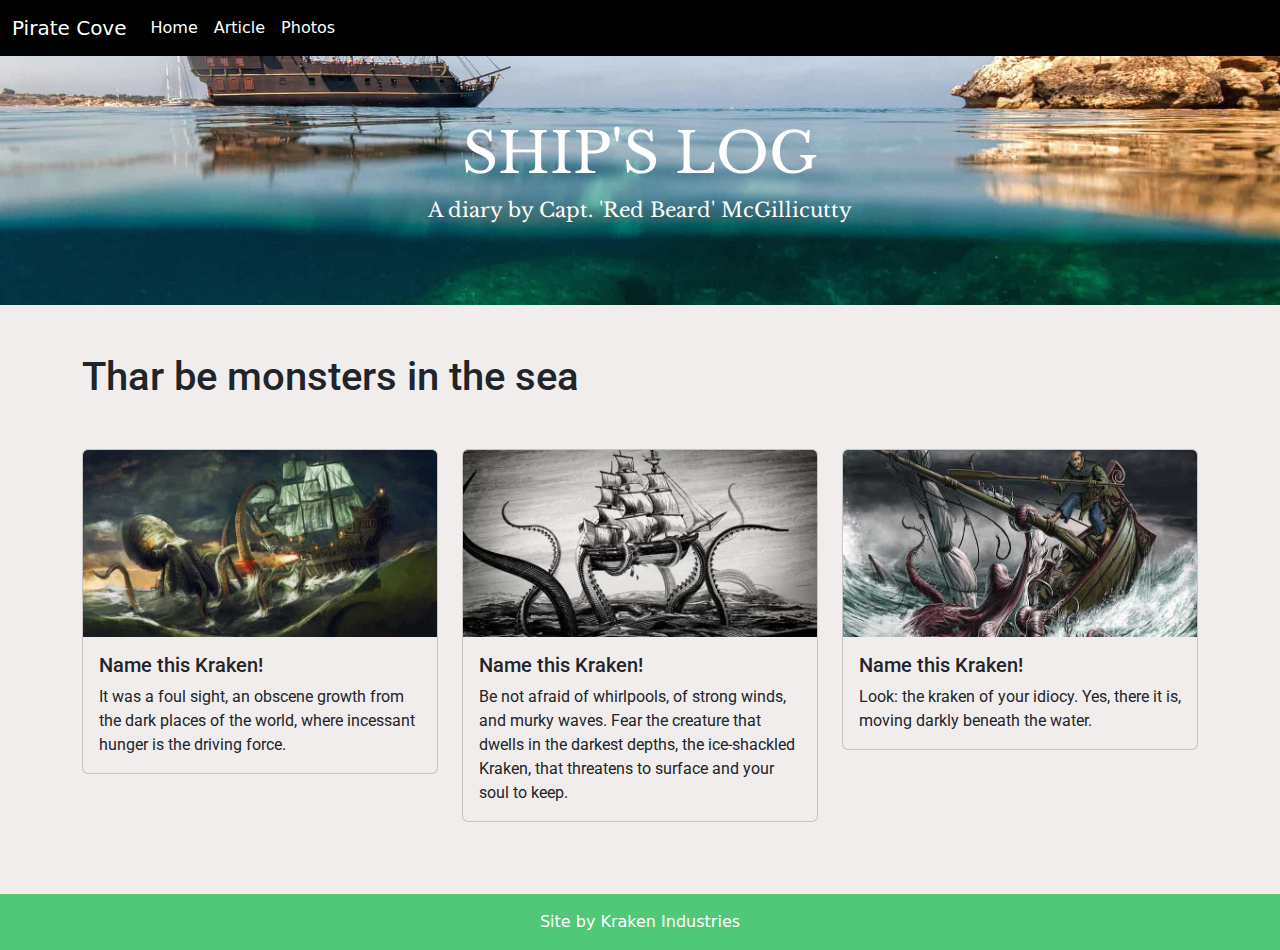
==== commit fa0ae1e7: "photos html" ====
--- a/docs/index.html
+++ b/docs/index.html
@@ -21,8 +21,8 @@
               <a class="nav-link active" aria-current="page" href="#">Home</a>
             </li>
             <li class="nav-item">
-              <a class="nav-link" href="#">Article</a>
-            </li>
+              <a class="nav-link" href="article.html">Article</a>
+            </li>            
             <li class="nav-item">
               <a class="nav-link" href="#">Photos</a>
             </li>
--- a/docs/css/styles.css
+++ b/docs/css/styles.css
@@ -3,5 +3,5 @@
  * Bootstrap  v5.3.2 (https://getbootstrap.com/)
  * Copyright 2011-2023 The Bootstrap Authors
  * Licensed under MIT (https://github.com/twbs/bootstrap/blob/main/LICENSE)
- */:root,[data-bs-theme=light]{--bs-blue:#0d6efd;--bs-indigo:#6610f2;--bs-purple:#6f42c1;--bs-pink:#d63384;--bs-red:#dc3545;--bs-orange:#fd7e14;--bs-yellow:#ffc107;--bs-green:#198754;--bs-teal:#20c997;--bs-cyan:#0dcaf0;--bs-black:#000;--bs-white:#fff;--bs-gray:#6c757d;--bs-gray-dark:#343a40;--bs-gray-100:#f8f9fa;--bs-gray-200:#e9ecef;--bs-gray-300:#dee2e6;--bs-gray-400:#ced4da;--bs-gray-500:#adb5bd;--bs-gray-600:#6c757d;--bs-gray-700:#495057;--bs-gray-800:#343a40;--bs-gray-900:#212529;--bs-primary:#000;--bs-secondary:#6c757d;--bs-success:#198754;--bs-info:#0dcaf0;--bs-warning:#ffc107;--bs-danger:#dc3545;--bs-light:#f8f9fa;--bs-dark:#212529;--bs-primary-rgb:0,0,0;--bs-secondary-rgb:108,117,125;--bs-success-rgb:25,135,84;--bs-info-rgb:13,202,240;--bs-warning-rgb:255,193,7;--bs-danger-rgb:220,53,69;--bs-light-rgb:248,249,250;--bs-dark-rgb:33,37,41;--bs-primary-text-emphasis:#000;--bs-secondary-text-emphasis:#2b2f32;--bs-success-text-emphasis:#0a3622;--bs-info-text-emphasis:#055160;--bs-warning-text-emphasis:#664d03;--bs-danger-text-emphasis:#58151c;--bs-light-text-emphasis:#495057;--bs-dark-text-emphasis:#495057;--bs-primary-bg-subtle:#ccc;--bs-secondary-bg-subtle:#e2e3e5;--bs-success-bg-subtle:#d1e7dd;--bs-info-bg-subtle:#cff4fc;--bs-warning-bg-subtle:#fff3cd;--bs-danger-bg-subtle:#f8d7da;--bs-light-bg-subtle:#fcfcfd;--bs-dark-bg-subtle:#ced4da;--bs-primary-border-subtle:#999;--bs-secondary-border-subtle:#c4c8cb;--bs-success-border-subtle:#a3cfbb;--bs-info-border-subtle:#9eeaf9;--bs-warning-border-subtle:#ffe69c;--bs-danger-border-subtle:#f1aeb5;--bs-light-border-subtle:#e9ecef;--bs-dark-border-subtle:#adb5bd;--bs-white-rgb:255,255,255;--bs-black-rgb:0,0,0;--bs-font-sans-serif:system-ui,-apple-system,"Segoe UI",Roboto,"Helvetica Neue","Noto Sans","Liberation Sans",Arial,sans-serif,"Apple Color Emoji","Segoe UI Emoji","Segoe UI Symbol","Noto Color Emoji";--bs-font-monospace:SFMono-Regular,Menlo,Monaco,Consolas,"Liberation Mono","Courier New",monospace;--bs-gradient:linear-gradient(180deg,hsla(0,0%,100%,.15),hsla(0,0%,100%,0));--bs-body-font-family:var(--bs-font-sans-serif);--bs-body-font-size:1rem;--bs-body-font-weight:400;--bs-body-line-height:1.5;--bs-body-color:#212529;--bs-body-color-rgb:33,37,41;--bs-body-bg:#f2eded;--bs-body-bg-rgb:242,237,237;--bs-emphasis-color:#000;--bs-emphasis-color-rgb:0,0,0;--bs-secondary-color:rgba(33,37,41,.75);--bs-secondary-color-rgb:33,37,41;--bs-secondary-bg:#e9ecef;--bs-secondary-bg-rgb:233,236,239;--bs-tertiary-color:rgba(33,37,41,.5);--bs-tertiary-color-rgb:33,37,41;--bs-tertiary-bg:#f8f9fa;--bs-tertiary-bg-rgb:248,249,250;--bs-heading-color:inherit;--bs-link-color:#000;--bs-link-color-rgb:0,0,0;--bs-link-decoration:underline;--bs-link-hover-color:#000;--bs-link-hover-color-rgb:0,0,0;--bs-code-color:#d63384;--bs-highlight-color:#212529;--bs-highlight-bg:#fff3cd;--bs-border-width:1px;--bs-border-style:solid;--bs-border-color:#dee2e6;--bs-border-color-translucent:rgba(0,0,0,.175);--bs-border-radius:0.375rem;--bs-border-radius-sm:0.25rem;--bs-border-radius-lg:0.5rem;--bs-border-radius-xl:1rem;--bs-border-radius-xxl:2rem;--bs-border-radius-2xl:var(--bs-border-radius-xxl);--bs-border-radius-pill:50rem;--bs-box-shadow:0 0.5rem 1rem rgba(0,0,0,.15);--bs-box-shadow-sm:0 0.125rem 0.25rem rgba(0,0,0,.075);--bs-box-shadow-lg:0 1rem 3rem rgba(0,0,0,.175);--bs-box-shadow-inset:inset 0 1px 2px rgba(0,0,0,.075);--bs-focus-ring-width:0.25rem;--bs-focus-ring-opacity:0.25;--bs-focus-ring-color:rgba(0,0,0,.25);--bs-form-valid-color:#198754;--bs-form-valid-border-color:#198754;--bs-form-invalid-color:#dc3545;--bs-form-invalid-border-color:#dc3545}[data-bs-theme=dark]{--bs-body-color:#dee2e6;--bs-body-color-rgb:222,226,230;--bs-body-bg:#212529;--bs-body-bg-rgb:33,37,41;--bs-emphasis-color:#fff;--bs-emphasis-color-rgb:255,255,255;--bs-secondary-color:rgba(222,226,230,.75);--bs-secondary-color-rgb:222,226,230;--bs-secondary-bg:#343a40;--bs-secondary-bg-rgb:52,58,64;--bs-tertiary-color:rgba(222,226,230,.5);--bs-tertiary-color-rgb:222,226,230;--bs-tertiary-bg:#2b3035;--bs-tertiary-bg-rgb:43,48,53;--bs-primary-text-emphasis:#666;--bs-secondary-text-emphasis:#a7acb1;--bs-success-text-emphasis:#75b798;--bs-info-text-emphasis:#6edff6;--bs-warning-text-emphasis:#ffda6a;--bs-danger-text-emphasis:#ea868f;--bs-light-text-emphasis:#f8f9fa;--bs-dark-text-emphasis:#dee2e6;--bs-primary-bg-subtle:#000;--bs-secondary-bg-subtle:#161719;--bs-success-bg-subtle:#051b11;--bs-info-bg-subtle:#032830;--bs-warning-bg-subtle:#332701;--bs-danger-bg-subtle:#2c0b0e;--bs-light-bg-subtle:#343a40;--bs-dark-bg-subtle:#1a1d20;--bs-primary-border-subtle:#000;--bs-secondary-border-subtle:#41464b;--bs-success-border-subtle:#0f5132;--bs-info-border-subtle:#087990;--bs-warning-border-subtle:#997404;--bs-danger-border-subtle:#842029;--bs-light-border-subtle:#495057;--bs-dark-border-subtle:#343a40;--bs-heading-color:inherit;--bs-link-color:#666;--bs-link-hover-color:#858585;--bs-link-color-rgb:102,102,102;--bs-link-hover-color-rgb:133,133,133;--bs-code-color:#e685b5;--bs-highlight-color:#dee2e6;--bs-highlight-bg:#664d03;--bs-border-color:#495057;--bs-border-color-translucent:hsla(0,0%,100%,.15);--bs-form-valid-color:#75b798;--bs-form-valid-border-color:#75b798;--bs-form-invalid-color:#ea868f;--bs-form-invalid-border-color:#ea868f;color-scheme:dark}*,:after,:before{box-sizing:border-box}@media (prefers-reduced-motion:no-preference){:root{scroll-behavior:smooth}}body{-webkit-text-size-adjust:100%;-webkit-tap-highlight-color:rgba(0,0,0,0);background-color:var(--bs-body-bg);color:var(--bs-body-color);font-family:var(--bs-body-font-family);font-size:var(--bs-body-font-size);font-weight:var(--bs-body-font-weight);line-height:var(--bs-body-line-height);margin:0;text-align:var(--bs-body-text-align)}hr{border:0;border-top:var(--bs-border-width) solid;color:inherit;margin:1rem 0;opacity:.25}.h1,.h2,.h3,.h4,.h5,.h6,h1,h2,h3,h4,h5,h6{color:var(--bs-heading-color);font-weight:500;line-height:1.2;margin-bottom:.5rem;margin-top:0}.h1,h1{font-size:calc(1.375rem + 1.5vw)}@media (min-width:1200px){.h1,h1{font-size:2.5rem}}.h2,h2{font-size:calc(1.325rem + .9vw)}@media (min-width:1200px){.h2,h2{font-size:2rem}}.h3,h3{font-size:calc(1.3rem + .6vw)}@media (min-width:1200px){.h3,h3{font-size:1.75rem}}.h4,h4{font-size:calc(1.275rem + .3vw)}@media (min-width:1200px){.h4,h4{font-size:1.5rem}}.h5,h5{font-size:1.25rem}.h6,h6{font-size:1rem}p{margin-bottom:1rem;margin-top:0}abbr[title]{cursor:help;-webkit-text-decoration:underline dotted;-moz-text-decoration:underline dotted;text-decoration:underline dotted;-webkit-text-decoration-skip-ink:none;text-decoration-skip-ink:none}address{font-style:normal;line-height:inherit;margin-bottom:1rem}ol,ul{padding-left:2rem}dl,ol,ul{margin-bottom:1rem;margin-top:0}ol ol,ol ul,ul ol,ul ul{margin-bottom:0}dt{font-weight:700}dd{margin-bottom:.5rem;margin-left:0}blockquote{margin:0 0 1rem}b,strong{font-weight:bolder}.small,small{font-size:.875em}.mark,mark{background-color:var(--bs-highlight-bg);color:var(--bs-highlight-color);padding:.1875em}sub,sup{font-size:.75em;line-height:0;position:relative;vertical-align:baseline}sub{bottom:-.25em}sup{top:-.5em}a{color:rgba(var(--bs-link-color-rgb),var(--bs-link-opacity,1));text-decoration:underline}a:hover{--bs-link-color-rgb:var(--bs-link-hover-color-rgb)}a:not([href]):not([class]),a:not([href]):not([class]):hover{color:inherit;text-decoration:none}code,kbd,pre,samp{font-family:var(--bs-font-monospace);font-size:1em}pre{display:block;font-size:.875em;margin-bottom:1rem;margin-top:0;overflow:auto}pre code{color:inherit;font-size:inherit;word-break:normal}code{word-wrap:break-word;color:var(--bs-code-color);font-size:.875em}a>code{color:inherit}kbd{background-color:var(--bs-body-color);border-radius:.25rem;color:var(--bs-body-bg);font-size:.875em;padding:.1875rem .375rem}kbd kbd{font-size:1em;padding:0}figure{margin:0 0 1rem}img,svg{vertical-align:middle}table{border-collapse:collapse;caption-side:bottom}caption{color:var(--bs-secondary-color);padding-bottom:.5rem;padding-top:.5rem;text-align:left}th{text-align:inherit;text-align:-webkit-match-parent}tbody,td,tfoot,th,thead,tr{border:0 solid;border-color:inherit}label{display:inline-block}button{border-radius:0}button:focus:not(:focus-visible){outline:0}button,input,optgroup,select,textarea{font-family:inherit;font-size:inherit;line-height:inherit;margin:0}button,select{text-transform:none}[role=button]{cursor:pointer}select{word-wrap:normal}select:disabled{opacity:1}[list]:not([type=date]):not([type=datetime-local]):not([type=month]):not([type=week]):not([type=time])::-webkit-calendar-picker-indicator{display:none!important}[type=button],[type=reset],[type=submit],button{-webkit-appearance:button}[type=button]:not(:disabled),[type=reset]:not(:disabled),[type=submit]:not(:disabled),button:not(:disabled){cursor:pointer}::-moz-focus-inner{border-style:none;padding:0}textarea{resize:vertical}fieldset{border:0;margin:0;min-width:0;padding:0}legend{float:left;font-size:calc(1.275rem + .3vw);line-height:inherit;margin-bottom:.5rem;padding:0;width:100%}@media (min-width:1200px){legend{font-size:1.5rem}}legend+*{clear:left}::-webkit-datetime-edit-day-field,::-webkit-datetime-edit-fields-wrapper,::-webkit-datetime-edit-hour-field,::-webkit-datetime-edit-minute,::-webkit-datetime-edit-month-field,::-webkit-datetime-edit-text,::-webkit-datetime-edit-year-field{padding:0}::-webkit-inner-spin-button{height:auto}[type=search]{-webkit-appearance:textfield;outline-offset:-2px}::-webkit-search-decoration{-webkit-appearance:none}::-webkit-color-swatch-wrapper{padding:0}::-webkit-file-upload-button{-webkit-appearance:button;font:inherit}::file-selector-button{-webkit-appearance:button;font:inherit}output{display:inline-block}iframe{border:0}summary{cursor:pointer;display:list-item}progress{vertical-align:baseline}[hidden]{display:none!important}.lead{font-size:1.25rem;font-weight:300}.display-1{font-size:calc(1.625rem + 4.5vw);font-weight:300;line-height:1.2}@media (min-width:1200px){.display-1{font-size:5rem}}.display-2{font-size:calc(1.575rem + 3.9vw);font-weight:300;line-height:1.2}@media (min-width:1200px){.display-2{font-size:4.5rem}}.display-3{font-size:calc(1.525rem + 3.3vw);font-weight:300;line-height:1.2}@media (min-width:1200px){.display-3{font-size:4rem}}.display-4{font-size:calc(1.475rem + 2.7vw);font-weight:300;line-height:1.2}@media (min-width:1200px){.display-4{font-size:3.5rem}}.display-5{font-size:calc(1.425rem + 2.1vw);font-weight:300;line-height:1.2}@media (min-width:1200px){.display-5{font-size:3rem}}.display-6{font-size:calc(1.375rem + 1.5vw);font-weight:300;line-height:1.2}@media (min-width:1200px){.display-6{font-size:2.5rem}}.list-inline,.list-unstyled{list-style:none;padding-left:0}.list-inline-item{display:inline-block}.list-inline-item:not(:last-child){margin-right:.5rem}.initialism{font-size:.875em;text-transform:uppercase}.blockquote{font-size:1.25rem;margin-bottom:1rem}.blockquote>:last-child{margin-bottom:0}.blockquote-footer{color:#6c757d;font-size:.875em;margin-bottom:1rem;margin-top:-1rem}.blockquote-footer:before{content:"— "}.img-fluid,.img-thumbnail{height:auto;max-width:100%}.img-thumbnail{background-color:var(--bs-body-bg);border:var(--bs-border-width) solid var(--bs-border-color);border-radius:var(--bs-border-radius);padding:.25rem}.figure{display:inline-block}.figure-img{line-height:1;margin-bottom:.5rem}.figure-caption{color:var(--bs-secondary-color);font-size:.875em}.container,.container-fluid,.container-lg,.container-md,.container-sm,.container-xl,.container-xxl{--bs-gutter-x:1.5rem;--bs-gutter-y:0;margin-left:auto;margin-right:auto;padding-left:calc(var(--bs-gutter-x)*.5);padding-right:calc(var(--bs-gutter-x)*.5);width:100%}@media (min-width:576px){.container,.container-sm{max-width:540px}}@media (min-width:768px){.container,.container-md,.container-sm{max-width:720px}}@media (min-width:992px){.container,.container-lg,.container-md,.container-sm{max-width:960px}}@media (min-width:1200px){.container,.container-lg,.container-md,.container-sm,.container-xl{max-width:1140px}}@media (min-width:1400px){.container,.container-lg,.container-md,.container-sm,.container-xl,.container-xxl{max-width:1320px}}:root{--bs-breakpoint-xs:0;--bs-breakpoint-sm:576px;--bs-breakpoint-md:768px;--bs-breakpoint-lg:992px;--bs-breakpoint-xl:1200px;--bs-breakpoint-xxl:1400px}.row{--bs-gutter-x:1.5rem;--bs-gutter-y:0;display:-webkit-flex;display:-ms-flexbox;display:flex;-webkit-flex-wrap:wrap;-ms-flex-wrap:wrap;flex-wrap:wrap;margin-left:calc(var(--bs-gutter-x)*-.5);margin-right:calc(var(--bs-gutter-x)*-.5);margin-top:calc(var(--bs-gutter-y)*-1)}.row>*{-ms-flex-negative:0;-webkit-flex-shrink:0;flex-shrink:0;margin-top:var(--bs-gutter-y);max-width:100%;padding-left:calc(var(--bs-gutter-x)*.5);padding-right:calc(var(--bs-gutter-x)*.5);width:100%}.col{-webkit-flex:1 0 0%;-ms-flex:1 0 0%;flex:1 0 0%}.row-cols-auto>*{width:auto}.row-cols-1>*,.row-cols-auto>*{-webkit-flex:0 0 auto;-ms-flex:0 0 auto;flex:0 0 auto}.row-cols-1>*{width:100%}.row-cols-2>*{width:50%}.row-cols-2>*,.row-cols-3>*{-webkit-flex:0 0 auto;-ms-flex:0 0 auto;flex:0 0 auto}.row-cols-3>*{width:33.33333333%}.row-cols-4>*{width:25%}.row-cols-4>*,.row-cols-5>*{-webkit-flex:0 0 auto;-ms-flex:0 0 auto;flex:0 0 auto}.row-cols-5>*{width:20%}.row-cols-6>*{width:16.66666667%}.col-auto,.row-cols-6>*{-webkit-flex:0 0 auto;-ms-flex:0 0 auto;flex:0 0 auto}.col-auto{width:auto}.col-1{width:8.33333333%}.col-1,.col-2{-webkit-flex:0 0 auto;-ms-flex:0 0 auto;flex:0 0 auto}.col-2{width:16.66666667%}.col-3{width:25%}.col-3,.col-4{-webkit-flex:0 0 auto;-ms-flex:0 0 auto;flex:0 0 auto}.col-4{width:33.33333333%}.col-5{width:41.66666667%}.col-5,.col-6{-webkit-flex:0 0 auto;-ms-flex:0 0 auto;flex:0 0 auto}.col-6{width:50%}.col-7{width:58.33333333%}.col-7,.col-8{-webkit-flex:0 0 auto;-ms-flex:0 0 auto;flex:0 0 auto}.col-8{width:66.66666667%}.col-9{width:75%}.col-10,.col-9{-webkit-flex:0 0 auto;-ms-flex:0 0 auto;flex:0 0 auto}.col-10{width:83.33333333%}.col-11{width:91.66666667%}.col-11,.col-12{-webkit-flex:0 0 auto;-ms-flex:0 0 auto;flex:0 0 auto}.col-12{width:100%}.offset-1{margin-left:8.33333333%}.offset-2{margin-left:16.66666667%}.offset-3{margin-left:25%}.offset-4{margin-left:33.33333333%}.offset-5{margin-left:41.66666667%}.offset-6{margin-left:50%}.offset-7{margin-left:58.33333333%}.offset-8{margin-left:66.66666667%}.offset-9{margin-left:75%}.offset-10{margin-left:83.33333333%}.offset-11{margin-left:91.66666667%}.g-0,.gx-0{--bs-gutter-x:0}.g-0,.gy-0{--bs-gutter-y:0}.g-1,.gx-1{--bs-gutter-x:0.25rem}.g-1,.gy-1{--bs-gutter-y:0.25rem}.g-2,.gx-2{--bs-gutter-x:0.5rem}.g-2,.gy-2{--bs-gutter-y:0.5rem}.g-3,.gx-3{--bs-gutter-x:1rem}.g-3,.gy-3{--bs-gutter-y:1rem}.g-4,.gx-4{--bs-gutter-x:1.5rem}.g-4,.gy-4{--bs-gutter-y:1.5rem}.g-5,.gx-5{--bs-gutter-x:3rem}.g-5,.gy-5{--bs-gutter-y:3rem}@media (min-width:576px){.col-sm{-webkit-flex:1 0 0%;-ms-flex:1 0 0%;flex:1 0 0%}.row-cols-sm-auto>*{width:auto}.row-cols-sm-1>*,.row-cols-sm-auto>*{-webkit-flex:0 0 auto;-ms-flex:0 0 auto;flex:0 0 auto}.row-cols-sm-1>*{width:100%}.row-cols-sm-2>*{width:50%}.row-cols-sm-2>*,.row-cols-sm-3>*{-webkit-flex:0 0 auto;-ms-flex:0 0 auto;flex:0 0 auto}.row-cols-sm-3>*{width:33.33333333%}.row-cols-sm-4>*{width:25%}.row-cols-sm-4>*,.row-cols-sm-5>*{-webkit-flex:0 0 auto;-ms-flex:0 0 auto;flex:0 0 auto}.row-cols-sm-5>*{width:20%}.row-cols-sm-6>*{width:16.66666667%}.col-sm-auto,.row-cols-sm-6>*{-webkit-flex:0 0 auto;-ms-flex:0 0 auto;flex:0 0 auto}.col-sm-auto{width:auto}.col-sm-1{width:8.33333333%}.col-sm-1,.col-sm-2{-webkit-flex:0 0 auto;-ms-flex:0 0 auto;flex:0 0 auto}.col-sm-2{width:16.66666667%}.col-sm-3{width:25%}.col-sm-3,.col-sm-4{-webkit-flex:0 0 auto;-ms-flex:0 0 auto;flex:0 0 auto}.col-sm-4{width:33.33333333%}.col-sm-5{width:41.66666667%}.col-sm-5,.col-sm-6{-webkit-flex:0 0 auto;-ms-flex:0 0 auto;flex:0 0 auto}.col-sm-6{width:50%}.col-sm-7{width:58.33333333%}.col-sm-7,.col-sm-8{-webkit-flex:0 0 auto;-ms-flex:0 0 auto;flex:0 0 auto}.col-sm-8{width:66.66666667%}.col-sm-9{width:75%}.col-sm-10,.col-sm-9{-webkit-flex:0 0 auto;-ms-flex:0 0 auto;flex:0 0 auto}.col-sm-10{width:83.33333333%}.col-sm-11{width:91.66666667%}.col-sm-11,.col-sm-12{-webkit-flex:0 0 auto;-ms-flex:0 0 auto;flex:0 0 auto}.col-sm-12{width:100%}.offset-sm-0{margin-left:0}.offset-sm-1{margin-left:8.33333333%}.offset-sm-2{margin-left:16.66666667%}.offset-sm-3{margin-left:25%}.offset-sm-4{margin-left:33.33333333%}.offset-sm-5{margin-left:41.66666667%}.offset-sm-6{margin-left:50%}.offset-sm-7{margin-left:58.33333333%}.offset-sm-8{margin-left:66.66666667%}.offset-sm-9{margin-left:75%}.offset-sm-10{margin-left:83.33333333%}.offset-sm-11{margin-left:91.66666667%}.g-sm-0,.gx-sm-0{--bs-gutter-x:0}.g-sm-0,.gy-sm-0{--bs-gutter-y:0}.g-sm-1,.gx-sm-1{--bs-gutter-x:0.25rem}.g-sm-1,.gy-sm-1{--bs-gutter-y:0.25rem}.g-sm-2,.gx-sm-2{--bs-gutter-x:0.5rem}.g-sm-2,.gy-sm-2{--bs-gutter-y:0.5rem}.g-sm-3,.gx-sm-3{--bs-gutter-x:1rem}.g-sm-3,.gy-sm-3{--bs-gutter-y:1rem}.g-sm-4,.gx-sm-4{--bs-gutter-x:1.5rem}.g-sm-4,.gy-sm-4{--bs-gutter-y:1.5rem}.g-sm-5,.gx-sm-5{--bs-gutter-x:3rem}.g-sm-5,.gy-sm-5{--bs-gutter-y:3rem}}@media (min-width:768px){.col-md{-webkit-flex:1 0 0%;-ms-flex:1 0 0%;flex:1 0 0%}.row-cols-md-auto>*{width:auto}.row-cols-md-1>*,.row-cols-md-auto>*{-webkit-flex:0 0 auto;-ms-flex:0 0 auto;flex:0 0 auto}.row-cols-md-1>*{width:100%}.row-cols-md-2>*{width:50%}.row-cols-md-2>*,.row-cols-md-3>*{-webkit-flex:0 0 auto;-ms-flex:0 0 auto;flex:0 0 auto}.row-cols-md-3>*{width:33.33333333%}.row-cols-md-4>*{width:25%}.row-cols-md-4>*,.row-cols-md-5>*{-webkit-flex:0 0 auto;-ms-flex:0 0 auto;flex:0 0 auto}.row-cols-md-5>*{width:20%}.row-cols-md-6>*{width:16.66666667%}.col-md-auto,.row-cols-md-6>*{-webkit-flex:0 0 auto;-ms-flex:0 0 auto;flex:0 0 auto}.col-md-auto{width:auto}.col-md-1{width:8.33333333%}.col-md-1,.col-md-2{-webkit-flex:0 0 auto;-ms-flex:0 0 auto;flex:0 0 auto}.col-md-2{width:16.66666667%}.col-md-3{width:25%}.col-md-3,.col-md-4{-webkit-flex:0 0 auto;-ms-flex:0 0 auto;flex:0 0 auto}.col-md-4{width:33.33333333%}.col-md-5{width:41.66666667%}.col-md-5,.col-md-6{-webkit-flex:0 0 auto;-ms-flex:0 0 auto;flex:0 0 auto}.col-md-6{width:50%}.col-md-7{width:58.33333333%}.col-md-7,.col-md-8{-webkit-flex:0 0 auto;-ms-flex:0 0 auto;flex:0 0 auto}.col-md-8{width:66.66666667%}.col-md-9{width:75%}.col-md-10,.col-md-9{-webkit-flex:0 0 auto;-ms-flex:0 0 auto;flex:0 0 auto}.col-md-10{width:83.33333333%}.col-md-11{width:91.66666667%}.col-md-11,.col-md-12{-webkit-flex:0 0 auto;-ms-flex:0 0 auto;flex:0 0 auto}.col-md-12{width:100%}.offset-md-0{margin-left:0}.offset-md-1{margin-left:8.33333333%}.offset-md-2{margin-left:16.66666667%}.offset-md-3{margin-left:25%}.offset-md-4{margin-left:33.33333333%}.offset-md-5{margin-left:41.66666667%}.offset-md-6{margin-left:50%}.offset-md-7{margin-left:58.33333333%}.offset-md-8{margin-left:66.66666667%}.offset-md-9{margin-left:75%}.offset-md-10{margin-left:83.33333333%}.offset-md-11{margin-left:91.66666667%}.g-md-0,.gx-md-0{--bs-gutter-x:0}.g-md-0,.gy-md-0{--bs-gutter-y:0}.g-md-1,.gx-md-1{--bs-gutter-x:0.25rem}.g-md-1,.gy-md-1{--bs-gutter-y:0.25rem}.g-md-2,.gx-md-2{--bs-gutter-x:0.5rem}.g-md-2,.gy-md-2{--bs-gutter-y:0.5rem}.g-md-3,.gx-md-3{--bs-gutter-x:1rem}.g-md-3,.gy-md-3{--bs-gutter-y:1rem}.g-md-4,.gx-md-4{--bs-gutter-x:1.5rem}.g-md-4,.gy-md-4{--bs-gutter-y:1.5rem}.g-md-5,.gx-md-5{--bs-gutter-x:3rem}.g-md-5,.gy-md-5{--bs-gutter-y:3rem}}@media (min-width:992px){.col-lg{-webkit-flex:1 0 0%;-ms-flex:1 0 0%;flex:1 0 0%}.row-cols-lg-auto>*{width:auto}.row-cols-lg-1>*,.row-cols-lg-auto>*{-webkit-flex:0 0 auto;-ms-flex:0 0 auto;flex:0 0 auto}.row-cols-lg-1>*{width:100%}.row-cols-lg-2>*{width:50%}.row-cols-lg-2>*,.row-cols-lg-3>*{-webkit-flex:0 0 auto;-ms-flex:0 0 auto;flex:0 0 auto}.row-cols-lg-3>*{width:33.33333333%}.row-cols-lg-4>*{width:25%}.row-cols-lg-4>*,.row-cols-lg-5>*{-webkit-flex:0 0 auto;-ms-flex:0 0 auto;flex:0 0 auto}.row-cols-lg-5>*{width:20%}.row-cols-lg-6>*{width:16.66666667%}.col-lg-auto,.row-cols-lg-6>*{-webkit-flex:0 0 auto;-ms-flex:0 0 auto;flex:0 0 auto}.col-lg-auto{width:auto}.col-lg-1{width:8.33333333%}.col-lg-1,.col-lg-2{-webkit-flex:0 0 auto;-ms-flex:0 0 auto;flex:0 0 auto}.col-lg-2{width:16.66666667%}.col-lg-3{width:25%}.col-lg-3,.col-lg-4{-webkit-flex:0 0 auto;-ms-flex:0 0 auto;flex:0 0 auto}.col-lg-4{width:33.33333333%}.col-lg-5{width:41.66666667%}.col-lg-5,.col-lg-6{-webkit-flex:0 0 auto;-ms-flex:0 0 auto;flex:0 0 auto}.col-lg-6{width:50%}.col-lg-7{width:58.33333333%}.col-lg-7,.col-lg-8{-webkit-flex:0 0 auto;-ms-flex:0 0 auto;flex:0 0 auto}.col-lg-8{width:66.66666667%}.col-lg-9{width:75%}.col-lg-10,.col-lg-9{-webkit-flex:0 0 auto;-ms-flex:0 0 auto;flex:0 0 auto}.col-lg-10{width:83.33333333%}.col-lg-11{width:91.66666667%}.col-lg-11,.col-lg-12{-webkit-flex:0 0 auto;-ms-flex:0 0 auto;flex:0 0 auto}.col-lg-12{width:100%}.offset-lg-0{margin-left:0}.offset-lg-1{margin-left:8.33333333%}.offset-lg-2{margin-left:16.66666667%}.offset-lg-3{margin-left:25%}.offset-lg-4{margin-left:33.33333333%}.offset-lg-5{margin-left:41.66666667%}.offset-lg-6{margin-left:50%}.offset-lg-7{margin-left:58.33333333%}.offset-lg-8{margin-left:66.66666667%}.offset-lg-9{margin-left:75%}.offset-lg-10{margin-left:83.33333333%}.offset-lg-11{margin-left:91.66666667%}.g-lg-0,.gx-lg-0{--bs-gutter-x:0}.g-lg-0,.gy-lg-0{--bs-gutter-y:0}.g-lg-1,.gx-lg-1{--bs-gutter-x:0.25rem}.g-lg-1,.gy-lg-1{--bs-gutter-y:0.25rem}.g-lg-2,.gx-lg-2{--bs-gutter-x:0.5rem}.g-lg-2,.gy-lg-2{--bs-gutter-y:0.5rem}.g-lg-3,.gx-lg-3{--bs-gutter-x:1rem}.g-lg-3,.gy-lg-3{--bs-gutter-y:1rem}.g-lg-4,.gx-lg-4{--bs-gutter-x:1.5rem}.g-lg-4,.gy-lg-4{--bs-gutter-y:1.5rem}.g-lg-5,.gx-lg-5{--bs-gutter-x:3rem}.g-lg-5,.gy-lg-5{--bs-gutter-y:3rem}}@media (min-width:1200px){.col-xl{-webkit-flex:1 0 0%;-ms-flex:1 0 0%;flex:1 0 0%}.row-cols-xl-auto>*{width:auto}.row-cols-xl-1>*,.row-cols-xl-auto>*{-webkit-flex:0 0 auto;-ms-flex:0 0 auto;flex:0 0 auto}.row-cols-xl-1>*{width:100%}.row-cols-xl-2>*{width:50%}.row-cols-xl-2>*,.row-cols-xl-3>*{-webkit-flex:0 0 auto;-ms-flex:0 0 auto;flex:0 0 auto}.row-cols-xl-3>*{width:33.33333333%}.row-cols-xl-4>*{width:25%}.row-cols-xl-4>*,.row-cols-xl-5>*{-webkit-flex:0 0 auto;-ms-flex:0 0 auto;flex:0 0 auto}.row-cols-xl-5>*{width:20%}.row-cols-xl-6>*{width:16.66666667%}.col-xl-auto,.row-cols-xl-6>*{-webkit-flex:0 0 auto;-ms-flex:0 0 auto;flex:0 0 auto}.col-xl-auto{width:auto}.col-xl-1{width:8.33333333%}.col-xl-1,.col-xl-2{-webkit-flex:0 0 auto;-ms-flex:0 0 auto;flex:0 0 auto}.col-xl-2{width:16.66666667%}.col-xl-3{width:25%}.col-xl-3,.col-xl-4{-webkit-flex:0 0 auto;-ms-flex:0 0 auto;flex:0 0 auto}.col-xl-4{width:33.33333333%}.col-xl-5{width:41.66666667%}.col-xl-5,.col-xl-6{-webkit-flex:0 0 auto;-ms-flex:0 0 auto;flex:0 0 auto}.col-xl-6{width:50%}.col-xl-7{width:58.33333333%}.col-xl-7,.col-xl-8{-webkit-flex:0 0 auto;-ms-flex:0 0 auto;flex:0 0 auto}.col-xl-8{width:66.66666667%}.col-xl-9{width:75%}.col-xl-10,.col-xl-9{-webkit-flex:0 0 auto;-ms-flex:0 0 auto;flex:0 0 auto}.col-xl-10{width:83.33333333%}.col-xl-11{width:91.66666667%}.col-xl-11,.col-xl-12{-webkit-flex:0 0 auto;-ms-flex:0 0 auto;flex:0 0 auto}.col-xl-12{width:100%}.offset-xl-0{margin-left:0}.offset-xl-1{margin-left:8.33333333%}.offset-xl-2{margin-left:16.66666667%}.offset-xl-3{margin-left:25%}.offset-xl-4{margin-left:33.33333333%}.offset-xl-5{margin-left:41.66666667%}.offset-xl-6{margin-left:50%}.offset-xl-7{margin-left:58.33333333%}.offset-xl-8{margin-left:66.66666667%}.offset-xl-9{margin-left:75%}.offset-xl-10{margin-left:83.33333333%}.offset-xl-11{margin-left:91.66666667%}.g-xl-0,.gx-xl-0{--bs-gutter-x:0}.g-xl-0,.gy-xl-0{--bs-gutter-y:0}.g-xl-1,.gx-xl-1{--bs-gutter-x:0.25rem}.g-xl-1,.gy-xl-1{--bs-gutter-y:0.25rem}.g-xl-2,.gx-xl-2{--bs-gutter-x:0.5rem}.g-xl-2,.gy-xl-2{--bs-gutter-y:0.5rem}.g-xl-3,.gx-xl-3{--bs-gutter-x:1rem}.g-xl-3,.gy-xl-3{--bs-gutter-y:1rem}.g-xl-4,.gx-xl-4{--bs-gutter-x:1.5rem}.g-xl-4,.gy-xl-4{--bs-gutter-y:1.5rem}.g-xl-5,.gx-xl-5{--bs-gutter-x:3rem}.g-xl-5,.gy-xl-5{--bs-gutter-y:3rem}}@media (min-width:1400px){.col-xxl{-webkit-flex:1 0 0%;-ms-flex:1 0 0%;flex:1 0 0%}.row-cols-xxl-auto>*{width:auto}.row-cols-xxl-1>*,.row-cols-xxl-auto>*{-webkit-flex:0 0 auto;-ms-flex:0 0 auto;flex:0 0 auto}.row-cols-xxl-1>*{width:100%}.row-cols-xxl-2>*{width:50%}.row-cols-xxl-2>*,.row-cols-xxl-3>*{-webkit-flex:0 0 auto;-ms-flex:0 0 auto;flex:0 0 auto}.row-cols-xxl-3>*{width:33.33333333%}.row-cols-xxl-4>*{width:25%}.row-cols-xxl-4>*,.row-cols-xxl-5>*{-webkit-flex:0 0 auto;-ms-flex:0 0 auto;flex:0 0 auto}.row-cols-xxl-5>*{width:20%}.row-cols-xxl-6>*{width:16.66666667%}.col-xxl-auto,.row-cols-xxl-6>*{-webkit-flex:0 0 auto;-ms-flex:0 0 auto;flex:0 0 auto}.col-xxl-auto{width:auto}.col-xxl-1{width:8.33333333%}.col-xxl-1,.col-xxl-2{-webkit-flex:0 0 auto;-ms-flex:0 0 auto;flex:0 0 auto}.col-xxl-2{width:16.66666667%}.col-xxl-3{width:25%}.col-xxl-3,.col-xxl-4{-webkit-flex:0 0 auto;-ms-flex:0 0 auto;flex:0 0 auto}.col-xxl-4{width:33.33333333%}.col-xxl-5{width:41.66666667%}.col-xxl-5,.col-xxl-6{-webkit-flex:0 0 auto;-ms-flex:0 0 auto;flex:0 0 auto}.col-xxl-6{width:50%}.col-xxl-7{width:58.33333333%}.col-xxl-7,.col-xxl-8{-webkit-flex:0 0 auto;-ms-flex:0 0 auto;flex:0 0 auto}.col-xxl-8{width:66.66666667%}.col-xxl-9{width:75%}.col-xxl-10,.col-xxl-9{-webkit-flex:0 0 auto;-ms-flex:0 0 auto;flex:0 0 auto}.col-xxl-10{width:83.33333333%}.col-xxl-11{width:91.66666667%}.col-xxl-11,.col-xxl-12{-webkit-flex:0 0 auto;-ms-flex:0 0 auto;flex:0 0 auto}.col-xxl-12{width:100%}.offset-xxl-0{margin-left:0}.offset-xxl-1{margin-left:8.33333333%}.offset-xxl-2{margin-left:16.66666667%}.offset-xxl-3{margin-left:25%}.offset-xxl-4{margin-left:33.33333333%}.offset-xxl-5{margin-left:41.66666667%}.offset-xxl-6{margin-left:50%}.offset-xxl-7{margin-left:58.33333333%}.offset-xxl-8{margin-left:66.66666667%}.offset-xxl-9{margin-left:75%}.offset-xxl-10{margin-left:83.33333333%}.offset-xxl-11{margin-left:91.66666667%}.g-xxl-0,.gx-xxl-0{--bs-gutter-x:0}.g-xxl-0,.gy-xxl-0{--bs-gutter-y:0}.g-xxl-1,.gx-xxl-1{--bs-gutter-x:0.25rem}.g-xxl-1,.gy-xxl-1{--bs-gutter-y:0.25rem}.g-xxl-2,.gx-xxl-2{--bs-gutter-x:0.5rem}.g-xxl-2,.gy-xxl-2{--bs-gutter-y:0.5rem}.g-xxl-3,.gx-xxl-3{--bs-gutter-x:1rem}.g-xxl-3,.gy-xxl-3{--bs-gutter-y:1rem}.g-xxl-4,.gx-xxl-4{--bs-gutter-x:1.5rem}.g-xxl-4,.gy-xxl-4{--bs-gutter-y:1.5rem}.g-xxl-5,.gx-xxl-5{--bs-gutter-x:3rem}.g-xxl-5,.gy-xxl-5{--bs-gutter-y:3rem}}.table{--bs-table-color-type:initial;--bs-table-bg-type:initial;--bs-table-color-state:initial;--bs-table-bg-state:initial;--bs-table-color:var(--bs-emphasis-color);--bs-table-bg:var(--bs-body-bg);--bs-table-border-color:var(--bs-border-color);--bs-table-accent-bg:transparent;--bs-table-striped-color:var(--bs-emphasis-color);--bs-table-striped-bg:rgba(var(--bs-emphasis-color-rgb),0.05);--bs-table-active-color:var(--bs-emphasis-color);--bs-table-active-bg:rgba(var(--bs-emphasis-color-rgb),0.1);--bs-table-hover-color:var(--bs-emphasis-color);--bs-table-hover-bg:rgba(var(--bs-emphasis-color-rgb),0.075);border-color:var(--bs-table-border-color);margin-bottom:1rem;vertical-align:top;width:100%}.table>:not(caption)>*>*{background-color:var(--bs-table-bg);border-bottom-width:var(--bs-border-width);box-shadow:inset 0 0 0 9999px var(--bs-table-bg-state,var(--bs-table-bg-type,var(--bs-table-accent-bg)));color:var(--bs-table-color-state,var(--bs-table-color-type,var(--bs-table-color)));padding:.5rem}.table>tbody{vertical-align:inherit}.table>thead{vertical-align:bottom}.table-group-divider{border-top:calc(var(--bs-border-width)*2) solid}.caption-top{caption-side:top}.table-sm>:not(caption)>*>*{padding:.25rem}.table-bordered>:not(caption)>*{border-width:var(--bs-border-width) 0}.table-bordered>:not(caption)>*>*{border-width:0 var(--bs-border-width)}.table-borderless>:not(caption)>*>*{border-bottom-width:0}.table-borderless>:not(:first-child){border-top-width:0}.table-striped-columns>:not(caption)>tr>:nth-child(2n),.table-striped>tbody>tr:nth-of-type(odd)>*{--bs-table-color-type:var(--bs-table-striped-color);--bs-table-bg-type:var(--bs-table-striped-bg)}.table-active{--bs-table-color-state:var(--bs-table-active-color);--bs-table-bg-state:var(--bs-table-active-bg)}.table-hover>tbody>tr:hover>*{--bs-table-color-state:var(--bs-table-hover-color);--bs-table-bg-state:var(--bs-table-hover-bg)}.table-primary{--bs-table-color:#000;--bs-table-bg:#ccc;--bs-table-border-color:#a3a3a3;--bs-table-striped-bg:#c2c2c2;--bs-table-striped-color:#000;--bs-table-active-bg:#b8b8b8;--bs-table-active-color:#000;--bs-table-hover-bg:#bdbdbd;--bs-table-hover-color:#000}.table-primary,.table-secondary{border-color:var(--bs-table-border-color);color:var(--bs-table-color)}.table-secondary{--bs-table-color:#000;--bs-table-bg:#e2e3e5;--bs-table-border-color:#b5b6b7;--bs-table-striped-bg:#d7d8da;--bs-table-striped-color:#000;--bs-table-active-bg:#cbccce;--bs-table-active-color:#000;--bs-table-hover-bg:#d1d2d4;--bs-table-hover-color:#000}.table-success{--bs-table-color:#000;--bs-table-bg:#d1e7dd;--bs-table-border-color:#a7b9b1;--bs-table-striped-bg:#c7dbd2;--bs-table-striped-color:#000;--bs-table-active-bg:#bcd0c7;--bs-table-active-color:#000;--bs-table-hover-bg:#c1d6cc;--bs-table-hover-color:#000}.table-info,.table-success{border-color:var(--bs-table-border-color);color:var(--bs-table-color)}.table-info{--bs-table-color:#000;--bs-table-bg:#cff4fc;--bs-table-border-color:#a6c3ca;--bs-table-striped-bg:#c5e8ef;--bs-table-striped-color:#000;--bs-table-active-bg:#badce3;--bs-table-active-color:#000;--bs-table-hover-bg:#bfe2e9;--bs-table-hover-color:#000}.table-warning{--bs-table-color:#000;--bs-table-bg:#fff3cd;--bs-table-border-color:#ccc2a4;--bs-table-striped-bg:#f2e7c3;--bs-table-striped-color:#000;--bs-table-active-bg:#e6dbb9;--bs-table-active-color:#000;--bs-table-hover-bg:#ece1be;--bs-table-hover-color:#000}.table-danger,.table-warning{border-color:var(--bs-table-border-color);color:var(--bs-table-color)}.table-danger{--bs-table-color:#000;--bs-table-bg:#f8d7da;--bs-table-border-color:#c6acae;--bs-table-striped-bg:#eccccf;--bs-table-striped-color:#000;--bs-table-active-bg:#dfc2c4;--bs-table-active-color:#000;--bs-table-hover-bg:#e5c7ca;--bs-table-hover-color:#000}.table-light{--bs-table-color:#000;--bs-table-bg:#f8f9fa;--bs-table-border-color:#c6c7c8;--bs-table-striped-bg:#ecedee;--bs-table-striped-color:#000;--bs-table-active-bg:#dfe0e1;--bs-table-active-color:#000;--bs-table-hover-bg:#e5e6e7;--bs-table-hover-color:#000}.table-dark,.table-light{border-color:var(--bs-table-border-color);color:var(--bs-table-color)}.table-dark{--bs-table-color:#fff;--bs-table-bg:#212529;--bs-table-border-color:#4d5154;--bs-table-striped-bg:#2c3034;--bs-table-striped-color:#fff;--bs-table-active-bg:#373b3e;--bs-table-active-color:#fff;--bs-table-hover-bg:#323539;--bs-table-hover-color:#fff}.table-responsive{-webkit-overflow-scrolling:touch;overflow-x:auto}@media (max-width:575.98px){.table-responsive-sm{-webkit-overflow-scrolling:touch;overflow-x:auto}}@media (max-width:767.98px){.table-responsive-md{-webkit-overflow-scrolling:touch;overflow-x:auto}}@media (max-width:991.98px){.table-responsive-lg{-webkit-overflow-scrolling:touch;overflow-x:auto}}@media (max-width:1199.98px){.table-responsive-xl{-webkit-overflow-scrolling:touch;overflow-x:auto}}@media (max-width:1399.98px){.table-responsive-xxl{-webkit-overflow-scrolling:touch;overflow-x:auto}}.form-label{margin-bottom:.5rem}.col-form-label{font-size:inherit;line-height:1.5;margin-bottom:0;padding-bottom:calc(.375rem + var(--bs-border-width));padding-top:calc(.375rem + var(--bs-border-width))}.col-form-label-lg{font-size:1.25rem;padding-bottom:calc(.5rem + var(--bs-border-width));padding-top:calc(.5rem + var(--bs-border-width))}.col-form-label-sm{font-size:.875rem;padding-bottom:calc(.25rem + var(--bs-border-width));padding-top:calc(.25rem + var(--bs-border-width))}.form-text{color:var(--bs-secondary-color);font-size:.875em;margin-top:.25rem}.form-control{-webkit-appearance:none;-moz-appearance:none;appearance:none;background-clip:padding-box;background-color:var(--bs-body-bg);border:var(--bs-border-width) solid var(--bs-border-color);border-radius:var(--bs-border-radius);color:var(--bs-body-color);display:block;font-size:1rem;font-weight:400;line-height:1.5;padding:.375rem .75rem;transition:border-color .15s ease-in-out,box-shadow .15s ease-in-out;width:100%}@media (prefers-reduced-motion:reduce){.form-control{transition:none}}.form-control[type=file]{overflow:hidden}.form-control[type=file]:not(:disabled):not([readonly]){cursor:pointer}.form-control:focus{background-color:var(--bs-body-bg);border-color:gray;box-shadow:0 0 0 .25rem rgba(0,0,0,.25);color:var(--bs-body-color);outline:0}.form-control::-webkit-date-and-time-value{height:1.5em;margin:0;min-width:85px}.form-control::-webkit-datetime-edit{display:block;padding:0}.form-control::-webkit-input-placeholder{color:var(--bs-secondary-color);opacity:1}.form-control::-moz-placeholder{color:var(--bs-secondary-color);opacity:1}.form-control:-ms-input-placeholder{color:var(--bs-secondary-color);opacity:1}.form-control::-ms-input-placeholder{color:var(--bs-secondary-color);opacity:1}.form-control::placeholder{color:var(--bs-secondary-color);opacity:1}.form-control:disabled{background-color:var(--bs-secondary-bg);opacity:1}.form-control::-webkit-file-upload-button{-webkit-margin-end:.75rem;background-color:var(--bs-tertiary-bg);border:0 solid;border-color:inherit;border-inline-end-width:var(--bs-border-width);border-radius:0;color:var(--bs-body-color);margin:-.375rem -.75rem;margin-inline-end:.75rem;padding:.375rem .75rem;pointer-events:none;-webkit-transition:color .15s ease-in-out,background-color .15s ease-in-out,border-color .15s ease-in-out,box-shadow .15s ease-in-out;transition:color .15s ease-in-out,background-color .15s ease-in-out,border-color .15s ease-in-out,box-shadow .15s ease-in-out}.form-control::file-selector-button{-webkit-margin-end:.75rem;-moz-margin-end:.75rem;background-color:var(--bs-tertiary-bg);border:0 solid;border-color:inherit;border-inline-end-width:var(--bs-border-width);border-radius:0;color:var(--bs-body-color);margin:-.375rem -.75rem;margin-inline-end:.75rem;padding:.375rem .75rem;pointer-events:none;transition:color .15s ease-in-out,background-color .15s ease-in-out,border-color .15s ease-in-out,box-shadow .15s ease-in-out}@media (prefers-reduced-motion:reduce){.form-control::-webkit-file-upload-button{-webkit-transition:none;transition:none}.form-control::file-selector-button{transition:none}}.form-control:hover:not(:disabled):not([readonly])::-webkit-file-upload-button{background-color:var(--bs-secondary-bg)}.form-control:hover:not(:disabled):not([readonly])::file-selector-button{background-color:var(--bs-secondary-bg)}.form-control-plaintext{background-color:transparent;border:solid transparent;border-width:var(--bs-border-width) 0;color:var(--bs-body-color);display:block;line-height:1.5;margin-bottom:0;padding:.375rem 0;width:100%}.form-control-plaintext:focus{outline:0}.form-control-plaintext.form-control-lg,.form-control-plaintext.form-control-sm{padding-left:0;padding-right:0}.form-control-sm{border-radius:var(--bs-border-radius-sm);font-size:.875rem;min-height:calc(1.5em + .5rem + var(--bs-border-width)*2);padding:.25rem .5rem}.form-control-sm::-webkit-file-upload-button{-webkit-margin-end:.5rem;margin:-.25rem -.5rem;margin-inline-end:.5rem;padding:.25rem .5rem}.form-control-sm::file-selector-button{-webkit-margin-end:.5rem;-moz-margin-end:.5rem;margin:-.25rem -.5rem;margin-inline-end:.5rem;padding:.25rem .5rem}.form-control-lg{border-radius:var(--bs-border-radius-lg);font-size:1.25rem;min-height:calc(1.5em + 1rem + var(--bs-border-width)*2);padding:.5rem 1rem}.form-control-lg::-webkit-file-upload-button{-webkit-margin-end:1rem;margin:-.5rem -1rem;margin-inline-end:1rem;padding:.5rem 1rem}.form-control-lg::file-selector-button{-webkit-margin-end:1rem;-moz-margin-end:1rem;margin:-.5rem -1rem;margin-inline-end:1rem;padding:.5rem 1rem}textarea.form-control{min-height:calc(1.5em + .75rem + var(--bs-border-width)*2)}textarea.form-control-sm{min-height:calc(1.5em + .5rem + var(--bs-border-width)*2)}textarea.form-control-lg{min-height:calc(1.5em + 1rem + var(--bs-border-width)*2)}.form-control-color{height:calc(1.5em + .75rem + var(--bs-border-width)*2);padding:.375rem;width:3rem}.form-control-color:not(:disabled):not([readonly]){cursor:pointer}.form-control-color::-moz-color-swatch{border:0!important;border-radius:var(--bs-border-radius)}.form-control-color::-webkit-color-swatch{border:0!important;border-radius:var(--bs-border-radius)}.form-control-color.form-control-sm{height:calc(1.5em + .5rem + var(--bs-border-width)*2)}.form-control-color.form-control-lg{height:calc(1.5em + 1rem + var(--bs-border-width)*2)}.form-select{--bs-form-select-bg-img:url("data:image/svg+xml;charset=utf-8,%3Csvg xmlns='http://www.w3.org/2000/svg' viewBox='0 0 16 16'%3E%3Cpath fill='none' stroke='%23343a40' stroke-linecap='round' stroke-linejoin='round' stroke-width='2' d='m2 5 6 6 6-6'/%3E%3C/svg%3E");-webkit-appearance:none;-moz-appearance:none;appearance:none;background-color:var(--bs-body-bg);background-image:var(--bs-form-select-bg-img),var(--bs-form-select-bg-icon,none);background-position:right .75rem center;background-repeat:no-repeat;background-size:16px 12px;border:var(--bs-border-width) solid var(--bs-border-color);border-radius:var(--bs-border-radius);color:var(--bs-body-color);display:block;font-size:1rem;font-weight:400;line-height:1.5;padding:.375rem 2.25rem .375rem .75rem;transition:border-color .15s ease-in-out,box-shadow .15s ease-in-out;width:100%}@media (prefers-reduced-motion:reduce){.form-select{transition:none}}.form-select:focus{border-color:gray;box-shadow:0 0 0 .25rem rgba(0,0,0,.25);outline:0}.form-select[multiple],.form-select[size]:not([size="1"]){background-image:none;padding-right:.75rem}.form-select:disabled{background-color:var(--bs-secondary-bg)}.form-select:-moz-focusring{color:transparent;text-shadow:0 0 0 var(--bs-body-color)}.form-select-sm{border-radius:var(--bs-border-radius-sm);font-size:.875rem;padding-bottom:.25rem;padding-left:.5rem;padding-top:.25rem}.form-select-lg{border-radius:var(--bs-border-radius-lg);font-size:1.25rem;padding-bottom:.5rem;padding-left:1rem;padding-top:.5rem}[data-bs-theme=dark] .form-select{--bs-form-select-bg-img:url("data:image/svg+xml;charset=utf-8,%3Csvg xmlns='http://www.w3.org/2000/svg' viewBox='0 0 16 16'%3E%3Cpath fill='none' stroke='%23dee2e6' stroke-linecap='round' stroke-linejoin='round' stroke-width='2' d='m2 5 6 6 6-6'/%3E%3C/svg%3E")}.form-check{display:block;margin-bottom:.125rem;min-height:1.5rem;padding-left:1.5em}.form-check .form-check-input{float:left;margin-left:-1.5em}.form-check-reverse{padding-left:0;padding-right:1.5em;text-align:right}.form-check-reverse .form-check-input{float:right;margin-left:0;margin-right:-1.5em}.form-check-input{--bs-form-check-bg:var(--bs-body-bg);-ms-flex-negative:0;-webkit-appearance:none;-moz-appearance:none;appearance:none;background-color:var(--bs-form-check-bg);background-image:var(--bs-form-check-bg-image);background-position:50%;background-repeat:no-repeat;background-size:contain;border:var(--bs-border-width) solid var(--bs-border-color);-webkit-flex-shrink:0;flex-shrink:0;height:1em;margin-top:.25em;print-color-adjust:exact;vertical-align:top;width:1em}.form-check-input[type=checkbox]{border-radius:.25em}.form-check-input[type=radio]{border-radius:50%}.form-check-input:active{-webkit-filter:brightness(90%);filter:brightness(90%)}.form-check-input:focus{border-color:gray;box-shadow:0 0 0 .25rem rgba(0,0,0,.25);outline:0}.form-check-input:checked{background-color:#000;border-color:#000}.form-check-input:checked[type=checkbox]{--bs-form-check-bg-image:url("data:image/svg+xml;charset=utf-8,%3Csvg xmlns='http://www.w3.org/2000/svg' viewBox='0 0 20 20'%3E%3Cpath fill='none' stroke='%23fff' stroke-linecap='round' stroke-linejoin='round' stroke-width='3' d='m6 10 3 3 6-6'/%3E%3C/svg%3E")}.form-check-input:checked[type=radio]{--bs-form-check-bg-image:url("data:image/svg+xml;charset=utf-8,%3Csvg xmlns='http://www.w3.org/2000/svg' viewBox='-4 -4 8 8'%3E%3Ccircle r='2' fill='%23fff'/%3E%3C/svg%3E")}.form-check-input[type=checkbox]:indeterminate{--bs-form-check-bg-image:url("data:image/svg+xml;charset=utf-8,%3Csvg xmlns='http://www.w3.org/2000/svg' viewBox='0 0 20 20'%3E%3Cpath fill='none' stroke='%23fff' stroke-linecap='round' stroke-linejoin='round' stroke-width='3' d='M6 10h8'/%3E%3C/svg%3E");background-color:#000;border-color:#000}.form-check-input:disabled{-webkit-filter:none;filter:none;opacity:.5;pointer-events:none}.form-check-input:disabled~.form-check-label,.form-check-input[disabled]~.form-check-label{cursor:default;opacity:.5}.form-switch{padding-left:2.5em}.form-switch .form-check-input{--bs-form-switch-bg:url("data:image/svg+xml;charset=utf-8,%3Csvg xmlns='http://www.w3.org/2000/svg' viewBox='-4 -4 8 8'%3E%3Ccircle r='3' fill='rgba(0, 0, 0, 0.25)'/%3E%3C/svg%3E");background-image:var(--bs-form-switch-bg);background-position:0;border-radius:2em;margin-left:-2.5em;transition:background-position .15s ease-in-out;width:2em}@media (prefers-reduced-motion:reduce){.form-switch .form-check-input{transition:none}}.form-switch .form-check-input:focus{--bs-form-switch-bg:url("data:image/svg+xml;charset=utf-8,%3Csvg xmlns='http://www.w3.org/2000/svg' viewBox='-4 -4 8 8'%3E%3Ccircle r='3' fill='gray'/%3E%3C/svg%3E")}.form-switch .form-check-input:checked{--bs-form-switch-bg:url("data:image/svg+xml;charset=utf-8,%3Csvg xmlns='http://www.w3.org/2000/svg' viewBox='-4 -4 8 8'%3E%3Ccircle r='3' fill='%23fff'/%3E%3C/svg%3E");background-position:100%}.form-switch.form-check-reverse{padding-left:0;padding-right:2.5em}.form-switch.form-check-reverse .form-check-input{margin-left:0;margin-right:-2.5em}.form-check-inline{display:inline-block;margin-right:1rem}.btn-check{clip:rect(0,0,0,0);pointer-events:none;position:absolute}.btn-check:disabled+.btn,.btn-check[disabled]+.btn{-webkit-filter:none;filter:none;opacity:.65;pointer-events:none}[data-bs-theme=dark] .form-switch .form-check-input:not(:checked):not(:focus){--bs-form-switch-bg:url("data:image/svg+xml;charset=utf-8,%3Csvg xmlns='http://www.w3.org/2000/svg' viewBox='-4 -4 8 8'%3E%3Ccircle r='3' fill='rgba(255, 255, 255, 0.25)'/%3E%3C/svg%3E")}.form-range{-webkit-appearance:none;-moz-appearance:none;appearance:none;background-color:transparent;height:1.5rem;padding:0;width:100%}.form-range:focus{outline:0}.form-range:focus::-webkit-slider-thumb{box-shadow:0 0 0 1px #f2eded,0 0 0 .25rem rgba(0,0,0,.25)}.form-range:focus::-moz-range-thumb{box-shadow:0 0 0 1px #f2eded,0 0 0 .25rem rgba(0,0,0,.25)}.form-range::-moz-focus-outer{border:0}.form-range::-webkit-slider-thumb{-webkit-appearance:none;appearance:none;background-color:#000;border:0;border-radius:1rem;height:1rem;margin-top:-.25rem;-webkit-transition:background-color .15s ease-in-out,border-color .15s ease-in-out,box-shadow .15s ease-in-out;transition:background-color .15s ease-in-out,border-color .15s ease-in-out,box-shadow .15s ease-in-out;width:1rem}@media (prefers-reduced-motion:reduce){.form-range::-webkit-slider-thumb{-webkit-transition:none;transition:none}}.form-range::-webkit-slider-thumb:active{background-color:#b3b3b3}.form-range::-webkit-slider-runnable-track{background-color:var(--bs-secondary-bg);border-color:transparent;border-radius:1rem;color:transparent;cursor:pointer;height:.5rem;width:100%}.form-range::-moz-range-thumb{-moz-appearance:none;appearance:none;background-color:#000;border:0;border-radius:1rem;height:1rem;-moz-transition:background-color .15s ease-in-out,border-color .15s ease-in-out,box-shadow .15s ease-in-out;transition:background-color .15s ease-in-out,border-color .15s ease-in-out,box-shadow .15s ease-in-out;width:1rem}@media (prefers-reduced-motion:reduce){.form-range::-moz-range-thumb{-moz-transition:none;transition:none}}.form-range::-moz-range-thumb:active{background-color:#b3b3b3}.form-range::-moz-range-track{background-color:var(--bs-secondary-bg);border-color:transparent;border-radius:1rem;color:transparent;cursor:pointer;height:.5rem;width:100%}.form-range:disabled{pointer-events:none}.form-range:disabled::-webkit-slider-thumb{background-color:var(--bs-secondary-color)}.form-range:disabled::-moz-range-thumb{background-color:var(--bs-secondary-color)}.form-floating{position:relative}.form-floating>.form-control,.form-floating>.form-control-plaintext,.form-floating>.form-select{height:calc(3.5rem + var(--bs-border-width)*2);line-height:1.25;min-height:calc(3.5rem + var(--bs-border-width)*2)}.form-floating>label{border:var(--bs-border-width) solid transparent;height:100%;left:0;overflow:hidden;padding:1rem .75rem;pointer-events:none;position:absolute;text-align:start;text-overflow:ellipsis;top:0;-webkit-transform-origin:0 0;transform-origin:0 0;transition:opacity .1s ease-in-out,-webkit-transform .1s ease-in-out;transition:opacity .1s ease-in-out,transform .1s ease-in-out;transition:opacity .1s ease-in-out,transform .1s ease-in-out,-webkit-transform .1s ease-in-out;white-space:nowrap;z-index:2}@media (prefers-reduced-motion:reduce){.form-floating>label{transition:none}}.form-floating>.form-control,.form-floating>.form-control-plaintext{padding:1rem .75rem}.form-floating>.form-control-plaintext::-webkit-input-placeholder,.form-floating>.form-control::-webkit-input-placeholder{color:transparent}.form-floating>.form-control-plaintext::-moz-placeholder,.form-floating>.form-control::-moz-placeholder{color:transparent}.form-floating>.form-control-plaintext:-ms-input-placeholder,.form-floating>.form-control:-ms-input-placeholder{color:transparent}.form-floating>.form-control-plaintext::-ms-input-placeholder,.form-floating>.form-control::-ms-input-placeholder{color:transparent}.form-floating>.form-control-plaintext::placeholder,.form-floating>.form-control::placeholder{color:transparent}.form-floating>.form-control-plaintext:not(:-moz-placeholder-shown),.form-floating>.form-control:not(:-moz-placeholder-shown){padding-bottom:.625rem;padding-top:1.625rem}.form-floating>.form-control-plaintext:not(:-ms-input-placeholder),.form-floating>.form-control:not(:-ms-input-placeholder){padding-bottom:.625rem;padding-top:1.625rem}.form-floating>.form-control-plaintext:focus,.form-floating>.form-control-plaintext:not(:placeholder-shown),.form-floating>.form-control:focus,.form-floating>.form-control:not(:placeholder-shown){padding-bottom:.625rem;padding-top:1.625rem}.form-floating>.form-control-plaintext:-webkit-autofill,.form-floating>.form-control:-webkit-autofill{padding-bottom:.625rem;padding-top:1.625rem}.form-floating>.form-select{padding-bottom:.625rem;padding-top:1.625rem}.form-floating>.form-control:not(:-moz-placeholder-shown)~label{color:rgba(var(--bs-body-color-rgb),.65);transform:scale(.85) translateY(-.5rem) translateX(.15rem)}.form-floating>.form-control:not(:-ms-input-placeholder)~label{color:rgba(var(--bs-body-color-rgb),.65);transform:scale(.85) translateY(-.5rem) translateX(.15rem)}.form-floating>.form-control-plaintext~label,.form-floating>.form-control:focus~label,.form-floating>.form-control:not(:placeholder-shown)~label,.form-floating>.form-select~label{color:rgba(var(--bs-body-color-rgb),.65);-webkit-transform:scale(.85) translateY(-.5rem) translateX(.15rem);transform:scale(.85) translateY(-.5rem) translateX(.15rem)}.form-floating>.form-control:not(:-moz-placeholder-shown)~label:after{background-color:var(--bs-body-bg);border-radius:var(--bs-border-radius);content:"";height:1.5em;inset:1rem .375rem;position:absolute;z-index:-1}.form-floating>.form-control:not(:-ms-input-placeholder)~label:after{background-color:var(--bs-body-bg);border-radius:var(--bs-border-radius);content:"";height:1.5em;inset:1rem .375rem;position:absolute;z-index:-1}.form-floating>.form-control-plaintext~label:after,.form-floating>.form-control:focus~label:after,.form-floating>.form-control:not(:placeholder-shown)~label:after,.form-floating>.form-select~label:after{background-color:var(--bs-body-bg);border-radius:var(--bs-border-radius);content:"";height:1.5em;inset:1rem .375rem;position:absolute;z-index:-1}.form-floating>.form-control:-webkit-autofill~label{color:rgba(var(--bs-body-color-rgb),.65);-webkit-transform:scale(.85) translateY(-.5rem) translateX(.15rem);transform:scale(.85) translateY(-.5rem) translateX(.15rem)}.form-floating>.form-control-plaintext~label{border-width:var(--bs-border-width) 0}.form-floating>.form-control:disabled~label,.form-floating>:disabled~label{color:#6c757d}.form-floating>.form-control:disabled~label:after,.form-floating>:disabled~label:after{background-color:var(--bs-secondary-bg)}.input-group{-ms-flex-align:stretch;-webkit-align-items:stretch;align-items:stretch;display:-webkit-flex;display:-ms-flexbox;display:flex;-webkit-flex-wrap:wrap;-ms-flex-wrap:wrap;flex-wrap:wrap;position:relative;width:100%}.input-group>.form-control,.input-group>.form-floating,.input-group>.form-select{-webkit-flex:1 1 auto;-ms-flex:1 1 auto;flex:1 1 auto;min-width:0;position:relative;width:1%}.input-group>.form-control:focus,.input-group>.form-floating:focus-within,.input-group>.form-select:focus{z-index:5}.input-group .btn{position:relative;z-index:2}.input-group .btn:focus{z-index:5}.input-group-text{-ms-flex-align:center;-webkit-align-items:center;align-items:center;background-color:var(--bs-tertiary-bg);border:var(--bs-border-width) solid var(--bs-border-color);border-radius:var(--bs-border-radius);color:var(--bs-body-color);display:-webkit-flex;display:-ms-flexbox;display:flex;font-size:1rem;font-weight:400;line-height:1.5;padding:.375rem .75rem;text-align:center;white-space:nowrap}.input-group-lg>.btn,.input-group-lg>.form-control,.input-group-lg>.form-select,.input-group-lg>.input-group-text{border-radius:var(--bs-border-radius-lg);font-size:1.25rem;padding:.5rem 1rem}.input-group-sm>.btn,.input-group-sm>.form-control,.input-group-sm>.form-select,.input-group-sm>.input-group-text{border-radius:var(--bs-border-radius-sm);font-size:.875rem;padding:.25rem .5rem}.input-group-lg>.form-select,.input-group-sm>.form-select{padding-right:3rem}.input-group.has-validation>.dropdown-toggle:nth-last-child(n+4),.input-group.has-validation>.form-floating:nth-last-child(n+3)>.form-control,.input-group.has-validation>.form-floating:nth-last-child(n+3)>.form-select,.input-group.has-validation>:nth-last-child(n+3):not(.dropdown-toggle):not(.dropdown-menu):not(.form-floating),.input-group:not(.has-validation)>.dropdown-toggle:nth-last-child(n+3),.input-group:not(.has-validation)>.form-floating:not(:last-child)>.form-control,.input-group:not(.has-validation)>.form-floating:not(:last-child)>.form-select,.input-group:not(.has-validation)>:not(:last-child):not(.dropdown-toggle):not(.dropdown-menu):not(.form-floating){border-bottom-right-radius:0;border-top-right-radius:0}.input-group>:not(:first-child):not(.dropdown-menu):not(.valid-tooltip):not(.valid-feedback):not(.invalid-tooltip):not(.invalid-feedback){border-bottom-left-radius:0;border-top-left-radius:0;margin-left:calc(var(--bs-border-width)*-1)}.input-group>.form-floating:not(:first-child)>.form-control,.input-group>.form-floating:not(:first-child)>.form-select{border-bottom-left-radius:0;border-top-left-radius:0}.valid-feedback{color:var(--bs-form-valid-color);display:none;font-size:.875em;margin-top:.25rem;width:100%}.valid-tooltip{background-color:var(--bs-success);border-radius:var(--bs-border-radius);color:#fff;display:none;font-size:.875rem;margin-top:.1rem;max-width:100%;padding:.25rem .5rem;position:absolute;top:100%;z-index:5}.is-valid~.valid-feedback,.is-valid~.valid-tooltip,.was-validated :valid~.valid-feedback,.was-validated :valid~.valid-tooltip{display:block}.form-control.is-valid,.was-validated .form-control:valid{background-image:url("data:image/svg+xml;charset=utf-8,%3Csvg xmlns='http://www.w3.org/2000/svg' viewBox='0 0 8 8'%3E%3Cpath fill='%23198754' d='M2.3 6.73.6 4.53c-.4-1.04.46-1.4 1.1-.8l1.1 1.4 3.4-3.8c.6-.63 1.6-.27 1.2.7l-4 4.6c-.43.5-.8.4-1.1.1z'/%3E%3C/svg%3E");background-position:right calc(.375em + .1875rem) center;background-repeat:no-repeat;background-size:calc(.75em + .375rem) calc(.75em + .375rem);border-color:var(--bs-form-valid-border-color);padding-right:calc(1.5em + .75rem)}.form-control.is-valid:focus,.was-validated .form-control:valid:focus{border-color:var(--bs-form-valid-border-color);box-shadow:0 0 0 .25rem rgba(var(--bs-success-rgb),.25)}.was-validated textarea.form-control:valid,textarea.form-control.is-valid{background-position:top calc(.375em + .1875rem) right calc(.375em + .1875rem);padding-right:calc(1.5em + .75rem)}.form-select.is-valid,.was-validated .form-select:valid{border-color:var(--bs-form-valid-border-color)}.form-select.is-valid:not([multiple]):not([size]),.form-select.is-valid:not([multiple])[size="1"],.was-validated .form-select:valid:not([multiple]):not([size]),.was-validated .form-select:valid:not([multiple])[size="1"]{--bs-form-select-bg-icon:url("data:image/svg+xml;charset=utf-8,%3Csvg xmlns='http://www.w3.org/2000/svg' viewBox='0 0 8 8'%3E%3Cpath fill='%23198754' d='M2.3 6.73.6 4.53c-.4-1.04.46-1.4 1.1-.8l1.1 1.4 3.4-3.8c.6-.63 1.6-.27 1.2.7l-4 4.6c-.43.5-.8.4-1.1.1z'/%3E%3C/svg%3E");background-position:right .75rem center,center right 2.25rem;background-size:16px 12px,calc(.75em + .375rem) calc(.75em + .375rem);padding-right:4.125rem}.form-select.is-valid:focus,.was-validated .form-select:valid:focus{border-color:var(--bs-form-valid-border-color);box-shadow:0 0 0 .25rem rgba(var(--bs-success-rgb),.25)}.form-control-color.is-valid,.was-validated .form-control-color:valid{width:calc(3.75rem + 1.5em)}.form-check-input.is-valid,.was-validated .form-check-input:valid{border-color:var(--bs-form-valid-border-color)}.form-check-input.is-valid:checked,.was-validated .form-check-input:valid:checked{background-color:var(--bs-form-valid-color)}.form-check-input.is-valid:focus,.was-validated .form-check-input:valid:focus{box-shadow:0 0 0 .25rem rgba(var(--bs-success-rgb),.25)}.form-check-input.is-valid~.form-check-label,.was-validated .form-check-input:valid~.form-check-label{color:var(--bs-form-valid-color)}.form-check-inline .form-check-input~.valid-feedback{margin-left:.5em}.input-group>.form-control:not(:focus).is-valid,.input-group>.form-floating:not(:focus-within).is-valid,.input-group>.form-select:not(:focus).is-valid,.was-validated .input-group>.form-control:not(:focus):valid,.was-validated .input-group>.form-floating:not(:focus-within):valid,.was-validated .input-group>.form-select:not(:focus):valid{z-index:3}.invalid-feedback{color:var(--bs-form-invalid-color);display:none;font-size:.875em;margin-top:.25rem;width:100%}.invalid-tooltip{background-color:var(--bs-danger);border-radius:var(--bs-border-radius);color:#fff;display:none;font-size:.875rem;margin-top:.1rem;max-width:100%;padding:.25rem .5rem;position:absolute;top:100%;z-index:5}.is-invalid~.invalid-feedback,.is-invalid~.invalid-tooltip,.was-validated :invalid~.invalid-feedback,.was-validated :invalid~.invalid-tooltip{display:block}.form-control.is-invalid,.was-validated .form-control:invalid{background-image:url("data:image/svg+xml;charset=utf-8,%3Csvg xmlns='http://www.w3.org/2000/svg' width='12' height='12' fill='none' stroke='%23dc3545'%3E%3Ccircle cx='6' cy='6' r='4.5'/%3E%3Cpath stroke-linejoin='round' d='M5.8 3.6h.4L6 6.5z'/%3E%3Ccircle cx='6' cy='8.2' r='.6' fill='%23dc3545' stroke='none'/%3E%3C/svg%3E");background-position:right calc(.375em + .1875rem) center;background-repeat:no-repeat;background-size:calc(.75em + .375rem) calc(.75em + .375rem);border-color:var(--bs-form-invalid-border-color);padding-right:calc(1.5em + .75rem)}.form-control.is-invalid:focus,.was-validated .form-control:invalid:focus{border-color:var(--bs-form-invalid-border-color);box-shadow:0 0 0 .25rem rgba(var(--bs-danger-rgb),.25)}.was-validated textarea.form-control:invalid,textarea.form-control.is-invalid{background-position:top calc(.375em + .1875rem) right calc(.375em + .1875rem);padding-right:calc(1.5em + .75rem)}.form-select.is-invalid,.was-validated .form-select:invalid{border-color:var(--bs-form-invalid-border-color)}.form-select.is-invalid:not([multiple]):not([size]),.form-select.is-invalid:not([multiple])[size="1"],.was-validated .form-select:invalid:not([multiple]):not([size]),.was-validated .form-select:invalid:not([multiple])[size="1"]{--bs-form-select-bg-icon:url("data:image/svg+xml;charset=utf-8,%3Csvg xmlns='http://www.w3.org/2000/svg' width='12' height='12' fill='none' stroke='%23dc3545'%3E%3Ccircle cx='6' cy='6' r='4.5'/%3E%3Cpath stroke-linejoin='round' d='M5.8 3.6h.4L6 6.5z'/%3E%3Ccircle cx='6' cy='8.2' r='.6' fill='%23dc3545' stroke='none'/%3E%3C/svg%3E");background-position:right .75rem center,center right 2.25rem;background-size:16px 12px,calc(.75em + .375rem) calc(.75em + .375rem);padding-right:4.125rem}.form-select.is-invalid:focus,.was-validated .form-select:invalid:focus{border-color:var(--bs-form-invalid-border-color);box-shadow:0 0 0 .25rem rgba(var(--bs-danger-rgb),.25)}.form-control-color.is-invalid,.was-validated .form-control-color:invalid{width:calc(3.75rem + 1.5em)}.form-check-input.is-invalid,.was-validated .form-check-input:invalid{border-color:var(--bs-form-invalid-border-color)}.form-check-input.is-invalid:checked,.was-validated .form-check-input:invalid:checked{background-color:var(--bs-form-invalid-color)}.form-check-input.is-invalid:focus,.was-validated .form-check-input:invalid:focus{box-shadow:0 0 0 .25rem rgba(var(--bs-danger-rgb),.25)}.form-check-input.is-invalid~.form-check-label,.was-validated .form-check-input:invalid~.form-check-label{color:var(--bs-form-invalid-color)}.form-check-inline .form-check-input~.invalid-feedback{margin-left:.5em}.input-group>.form-control:not(:focus).is-invalid,.input-group>.form-floating:not(:focus-within).is-invalid,.input-group>.form-select:not(:focus).is-invalid,.was-validated .input-group>.form-control:not(:focus):invalid,.was-validated .input-group>.form-floating:not(:focus-within):invalid,.was-validated .input-group>.form-select:not(:focus):invalid{z-index:4}.btn{--bs-btn-padding-x:0.75rem;--bs-btn-padding-y:0.375rem;--bs-btn-font-family: ;--bs-btn-font-size:1rem;--bs-btn-font-weight:400;--bs-btn-line-height:1.5;--bs-btn-color:var(--bs-body-color);--bs-btn-bg:transparent;--bs-btn-border-width:var(--bs-border-width);--bs-btn-border-color:transparent;--bs-btn-border-radius:var(--bs-border-radius);--bs-btn-hover-border-color:transparent;--bs-btn-box-shadow:inset 0 1px 0 hsla(0,0%,100%,.15),0 1px 1px rgba(0,0,0,.075);--bs-btn-disabled-opacity:0.65;--bs-btn-focus-box-shadow:0 0 0 0.25rem rgba(var(--bs-btn-focus-shadow-rgb),.5);background-color:var(--bs-btn-bg);border:var(--bs-btn-border-width) solid var(--bs-btn-border-color);border-radius:var(--bs-btn-border-radius);color:var(--bs-btn-color);cursor:pointer;display:inline-block;font-family:var(--bs-btn-font-family);font-size:var(--bs-btn-font-size);font-weight:var(--bs-btn-font-weight);line-height:var(--bs-btn-line-height);padding:var(--bs-btn-padding-y) var(--bs-btn-padding-x);text-align:center;text-decoration:none;transition:color .15s ease-in-out,background-color .15s ease-in-out,border-color .15s ease-in-out,box-shadow .15s ease-in-out;-webkit-user-select:none;-moz-user-select:none;-ms-user-select:none;user-select:none;vertical-align:middle}@media (prefers-reduced-motion:reduce){.btn{transition:none}}.btn:hover{background-color:var(--bs-btn-hover-bg);border-color:var(--bs-btn-hover-border-color);color:var(--bs-btn-hover-color)}.btn-check+.btn:hover{background-color:var(--bs-btn-bg);border-color:var(--bs-btn-border-color);color:var(--bs-btn-color)}.btn:focus-visible{background-color:var(--bs-btn-hover-bg);border-color:var(--bs-btn-hover-border-color);box-shadow:var(--bs-btn-focus-box-shadow);color:var(--bs-btn-hover-color);outline:0}.btn-check:focus-visible+.btn{border-color:var(--bs-btn-hover-border-color);box-shadow:var(--bs-btn-focus-box-shadow);outline:0}.btn-check:checked+.btn,.btn.active,.btn.show,.btn:first-child:active,:not(.btn-check)+.btn:active{background-color:var(--bs-btn-active-bg);border-color:var(--bs-btn-active-border-color);color:var(--bs-btn-active-color)}.btn-check:checked+.btn:focus-visible,.btn.active:focus-visible,.btn.show:focus-visible,.btn:first-child:active:focus-visible,:not(.btn-check)+.btn:active:focus-visible{box-shadow:var(--bs-btn-focus-box-shadow)}.btn.disabled,.btn:disabled,fieldset:disabled .btn{background-color:var(--bs-btn-disabled-bg);border-color:var(--bs-btn-disabled-border-color);color:var(--bs-btn-disabled-color);opacity:var(--bs-btn-disabled-opacity);pointer-events:none}.btn-primary{--bs-btn-color:#fff;--bs-btn-bg:#000;--bs-btn-border-color:#000;--bs-btn-hover-color:#fff;--bs-btn-hover-bg:#000;--bs-btn-hover-border-color:#000;--bs-btn-focus-shadow-rgb:38,38,38;--bs-btn-active-color:#fff;--bs-btn-active-bg:#000;--bs-btn-active-border-color:#000;--bs-btn-active-shadow:inset 0 3px 5px rgba(0,0,0,.125);--bs-btn-disabled-color:#fff;--bs-btn-disabled-bg:#000;--bs-btn-disabled-border-color:#000}.btn-secondary{--bs-btn-color:#fff;--bs-btn-bg:#6c757d;--bs-btn-border-color:#6c757d;--bs-btn-hover-color:#fff;--bs-btn-hover-bg:#5c636a;--bs-btn-hover-border-color:#565e64;--bs-btn-focus-shadow-rgb:130,138,145;--bs-btn-active-color:#fff;--bs-btn-active-bg:#565e64;--bs-btn-active-border-color:#51585e;--bs-btn-active-shadow:inset 0 3px 5px rgba(0,0,0,.125);--bs-btn-disabled-color:#fff;--bs-btn-disabled-bg:#6c757d;--bs-btn-disabled-border-color:#6c757d}.btn-success{--bs-btn-color:#fff;--bs-btn-bg:#198754;--bs-btn-border-color:#198754;--bs-btn-hover-color:#fff;--bs-btn-hover-bg:#157347;--bs-btn-hover-border-color:#146c43;--bs-btn-focus-shadow-rgb:60,153,110;--bs-btn-active-color:#fff;--bs-btn-active-bg:#146c43;--bs-btn-active-border-color:#13653f;--bs-btn-active-shadow:inset 0 3px 5px rgba(0,0,0,.125);--bs-btn-disabled-color:#fff;--bs-btn-disabled-bg:#198754;--bs-btn-disabled-border-color:#198754}.btn-info{--bs-btn-color:#000;--bs-btn-bg:#0dcaf0;--bs-btn-border-color:#0dcaf0;--bs-btn-hover-color:#000;--bs-btn-hover-bg:#31d2f2;--bs-btn-hover-border-color:#25cff2;--bs-btn-focus-shadow-rgb:11,172,204;--bs-btn-active-color:#000;--bs-btn-active-bg:#3dd5f3;--bs-btn-active-border-color:#25cff2;--bs-btn-active-shadow:inset 0 3px 5px rgba(0,0,0,.125);--bs-btn-disabled-color:#000;--bs-btn-disabled-bg:#0dcaf0;--bs-btn-disabled-border-color:#0dcaf0}.btn-warning{--bs-btn-color:#000;--bs-btn-bg:#ffc107;--bs-btn-border-color:#ffc107;--bs-btn-hover-color:#000;--bs-btn-hover-bg:#ffca2c;--bs-btn-hover-border-color:#ffc720;--bs-btn-focus-shadow-rgb:217,164,6;--bs-btn-active-color:#000;--bs-btn-active-bg:#ffcd39;--bs-btn-active-border-color:#ffc720;--bs-btn-active-shadow:inset 0 3px 5px rgba(0,0,0,.125);--bs-btn-disabled-color:#000;--bs-btn-disabled-bg:#ffc107;--bs-btn-disabled-border-color:#ffc107}.btn-danger{--bs-btn-color:#fff;--bs-btn-bg:#dc3545;--bs-btn-border-color:#dc3545;--bs-btn-hover-color:#fff;--bs-btn-hover-bg:#bb2d3b;--bs-btn-hover-border-color:#b02a37;--bs-btn-focus-shadow-rgb:225,83,97;--bs-btn-active-color:#fff;--bs-btn-active-bg:#b02a37;--bs-btn-active-border-color:#a52834;--bs-btn-active-shadow:inset 0 3px 5px rgba(0,0,0,.125);--bs-btn-disabled-color:#fff;--bs-btn-disabled-bg:#dc3545;--bs-btn-disabled-border-color:#dc3545}.btn-light{--bs-btn-color:#000;--bs-btn-bg:#f8f9fa;--bs-btn-border-color:#f8f9fa;--bs-btn-hover-color:#000;--bs-btn-hover-bg:#d3d4d5;--bs-btn-hover-border-color:#c6c7c8;--bs-btn-focus-shadow-rgb:211,212,213;--bs-btn-active-color:#000;--bs-btn-active-bg:#c6c7c8;--bs-btn-active-border-color:#babbbc;--bs-btn-active-shadow:inset 0 3px 5px rgba(0,0,0,.125);--bs-btn-disabled-color:#000;--bs-btn-disabled-bg:#f8f9fa;--bs-btn-disabled-border-color:#f8f9fa}.btn-dark{--bs-btn-color:#fff;--bs-btn-bg:#212529;--bs-btn-border-color:#212529;--bs-btn-hover-color:#fff;--bs-btn-hover-bg:#424649;--bs-btn-hover-border-color:#373b3e;--bs-btn-focus-shadow-rgb:66,70,73;--bs-btn-active-color:#fff;--bs-btn-active-bg:#4d5154;--bs-btn-active-border-color:#373b3e;--bs-btn-active-shadow:inset 0 3px 5px rgba(0,0,0,.125);--bs-btn-disabled-color:#fff;--bs-btn-disabled-bg:#212529;--bs-btn-disabled-border-color:#212529}.btn-outline-primary{--bs-btn-color:#000;--bs-btn-border-color:#000;--bs-btn-hover-color:#fff;--bs-btn-hover-bg:#000;--bs-btn-hover-border-color:#000;--bs-btn-focus-shadow-rgb:0,0,0;--bs-btn-active-color:#fff;--bs-btn-active-bg:#000;--bs-btn-active-border-color:#000;--bs-btn-active-shadow:inset 0 3px 5px rgba(0,0,0,.125);--bs-btn-disabled-color:#000;--bs-btn-disabled-bg:transparent;--bs-btn-disabled-border-color:#000;--bs-gradient:none}.btn-outline-secondary{--bs-btn-color:#6c757d;--bs-btn-border-color:#6c757d;--bs-btn-hover-color:#fff;--bs-btn-hover-bg:#6c757d;--bs-btn-hover-border-color:#6c757d;--bs-btn-focus-shadow-rgb:108,117,125;--bs-btn-active-color:#fff;--bs-btn-active-bg:#6c757d;--bs-btn-active-border-color:#6c757d;--bs-btn-active-shadow:inset 0 3px 5px rgba(0,0,0,.125);--bs-btn-disabled-color:#6c757d;--bs-btn-disabled-bg:transparent;--bs-btn-disabled-border-color:#6c757d;--bs-gradient:none}.btn-outline-success{--bs-btn-color:#198754;--bs-btn-border-color:#198754;--bs-btn-hover-color:#fff;--bs-btn-hover-bg:#198754;--bs-btn-hover-border-color:#198754;--bs-btn-focus-shadow-rgb:25,135,84;--bs-btn-active-color:#fff;--bs-btn-active-bg:#198754;--bs-btn-active-border-color:#198754;--bs-btn-active-shadow:inset 0 3px 5px rgba(0,0,0,.125);--bs-btn-disabled-color:#198754;--bs-btn-disabled-bg:transparent;--bs-btn-disabled-border-color:#198754;--bs-gradient:none}.btn-outline-info{--bs-btn-color:#0dcaf0;--bs-btn-border-color:#0dcaf0;--bs-btn-hover-color:#000;--bs-btn-hover-bg:#0dcaf0;--bs-btn-hover-border-color:#0dcaf0;--bs-btn-focus-shadow-rgb:13,202,240;--bs-btn-active-color:#000;--bs-btn-active-bg:#0dcaf0;--bs-btn-active-border-color:#0dcaf0;--bs-btn-active-shadow:inset 0 3px 5px rgba(0,0,0,.125);--bs-btn-disabled-color:#0dcaf0;--bs-btn-disabled-bg:transparent;--bs-btn-disabled-border-color:#0dcaf0;--bs-gradient:none}.btn-outline-warning{--bs-btn-color:#ffc107;--bs-btn-border-color:#ffc107;--bs-btn-hover-color:#000;--bs-btn-hover-bg:#ffc107;--bs-btn-hover-border-color:#ffc107;--bs-btn-focus-shadow-rgb:255,193,7;--bs-btn-active-color:#000;--bs-btn-active-bg:#ffc107;--bs-btn-active-border-color:#ffc107;--bs-btn-active-shadow:inset 0 3px 5px rgba(0,0,0,.125);--bs-btn-disabled-color:#ffc107;--bs-btn-disabled-bg:transparent;--bs-btn-disabled-border-color:#ffc107;--bs-gradient:none}.btn-outline-danger{--bs-btn-color:#dc3545;--bs-btn-border-color:#dc3545;--bs-btn-hover-color:#fff;--bs-btn-hover-bg:#dc3545;--bs-btn-hover-border-color:#dc3545;--bs-btn-focus-shadow-rgb:220,53,69;--bs-btn-active-color:#fff;--bs-btn-active-bg:#dc3545;--bs-btn-active-border-color:#dc3545;--bs-btn-active-shadow:inset 0 3px 5px rgba(0,0,0,.125);--bs-btn-disabled-color:#dc3545;--bs-btn-disabled-bg:transparent;--bs-btn-disabled-border-color:#dc3545;--bs-gradient:none}.btn-outline-light{--bs-btn-color:#f8f9fa;--bs-btn-border-color:#f8f9fa;--bs-btn-hover-color:#000;--bs-btn-hover-bg:#f8f9fa;--bs-btn-hover-border-color:#f8f9fa;--bs-btn-focus-shadow-rgb:248,249,250;--bs-btn-active-color:#000;--bs-btn-active-bg:#f8f9fa;--bs-btn-active-border-color:#f8f9fa;--bs-btn-active-shadow:inset 0 3px 5px rgba(0,0,0,.125);--bs-btn-disabled-color:#f8f9fa;--bs-btn-disabled-bg:transparent;--bs-btn-disabled-border-color:#f8f9fa;--bs-gradient:none}.btn-outline-dark{--bs-btn-color:#212529;--bs-btn-border-color:#212529;--bs-btn-hover-color:#fff;--bs-btn-hover-bg:#212529;--bs-btn-hover-border-color:#212529;--bs-btn-focus-shadow-rgb:33,37,41;--bs-btn-active-color:#fff;--bs-btn-active-bg:#212529;--bs-btn-active-border-color:#212529;--bs-btn-active-shadow:inset 0 3px 5px rgba(0,0,0,.125);--bs-btn-disabled-color:#212529;--bs-btn-disabled-bg:transparent;--bs-btn-disabled-border-color:#212529;--bs-gradient:none}.btn-link{--bs-btn-font-weight:400;--bs-btn-color:var(--bs-link-color);--bs-btn-bg:transparent;--bs-btn-border-color:transparent;--bs-btn-hover-color:var(--bs-link-hover-color);--bs-btn-hover-border-color:transparent;--bs-btn-active-color:var(--bs-link-hover-color);--bs-btn-active-border-color:transparent;--bs-btn-disabled-color:#6c757d;--bs-btn-disabled-border-color:transparent;--bs-btn-box-shadow:0 0 0 #000;--bs-btn-focus-shadow-rgb:38,38,38;text-decoration:underline}.btn-link:focus-visible{color:var(--bs-btn-color)}.btn-link:hover{color:var(--bs-btn-hover-color)}.btn-group-lg>.btn,.btn-lg{--bs-btn-padding-y:0.5rem;--bs-btn-padding-x:1rem;--bs-btn-font-size:1.25rem;--bs-btn-border-radius:var(--bs-border-radius-lg)}.btn-group-sm>.btn,.btn-sm{--bs-btn-padding-y:0.25rem;--bs-btn-padding-x:0.5rem;--bs-btn-font-size:0.875rem;--bs-btn-border-radius:var(--bs-border-radius-sm)}.fade{transition:opacity .15s linear}@media (prefers-reduced-motion:reduce){.fade{transition:none}}.fade:not(.show){opacity:0}.collapse:not(.show){display:none}.collapsing{height:0;overflow:hidden;transition:height .35s ease}@media (prefers-reduced-motion:reduce){.collapsing{transition:none}}.collapsing.collapse-horizontal{height:auto;transition:width .35s ease;width:0}@media (prefers-reduced-motion:reduce){.collapsing.collapse-horizontal{transition:none}}.dropdown,.dropdown-center,.dropend,.dropstart,.dropup,.dropup-center{position:relative}.dropdown-toggle{white-space:nowrap}.dropdown-toggle:after{border-bottom:0;border-left:.3em solid transparent;border-right:.3em solid transparent;border-top:.3em solid;content:"";display:inline-block;margin-left:.255em;vertical-align:.255em}.dropdown-toggle:empty:after{margin-left:0}.dropdown-menu{--bs-dropdown-zindex:1000;--bs-dropdown-min-width:10rem;--bs-dropdown-padding-x:0;--bs-dropdown-padding-y:0.5rem;--bs-dropdown-spacer:0.125rem;--bs-dropdown-font-size:1rem;--bs-dropdown-color:var(--bs-body-color);--bs-dropdown-bg:var(--bs-body-bg);--bs-dropdown-border-color:var(--bs-border-color-translucent);--bs-dropdown-border-radius:var(--bs-border-radius);--bs-dropdown-border-width:var(--bs-border-width);--bs-dropdown-inner-border-radius:calc(var(--bs-border-radius) - var(--bs-border-width));--bs-dropdown-divider-bg:var(--bs-border-color-translucent);--bs-dropdown-divider-margin-y:0.5rem;--bs-dropdown-box-shadow:var(--bs-box-shadow);--bs-dropdown-link-color:var(--bs-body-color);--bs-dropdown-link-hover-color:var(--bs-body-color);--bs-dropdown-link-hover-bg:var(--bs-tertiary-bg);--bs-dropdown-link-active-color:#fff;--bs-dropdown-link-active-bg:#000;--bs-dropdown-link-disabled-color:var(--bs-tertiary-color);--bs-dropdown-item-padding-x:1rem;--bs-dropdown-item-padding-y:0.25rem;--bs-dropdown-header-color:#6c757d;--bs-dropdown-header-padding-x:1rem;--bs-dropdown-header-padding-y:0.5rem;background-clip:padding-box;background-color:var(--bs-dropdown-bg);border:var(--bs-dropdown-border-width) solid var(--bs-dropdown-border-color);border-radius:var(--bs-dropdown-border-radius);color:var(--bs-dropdown-color);display:none;font-size:var(--bs-dropdown-font-size);list-style:none;margin:0;min-width:var(--bs-dropdown-min-width);padding:var(--bs-dropdown-padding-y) var(--bs-dropdown-padding-x);position:absolute;text-align:left;z-index:var(--bs-dropdown-zindex)}.dropdown-menu[data-bs-popper]{left:0;margin-top:var(--bs-dropdown-spacer);top:100%}.dropdown-menu-start{--bs-position:start}.dropdown-menu-start[data-bs-popper]{left:0;right:auto}.dropdown-menu-end{--bs-position:end}.dropdown-menu-end[data-bs-popper]{left:auto;right:0}@media (min-width:576px){.dropdown-menu-sm-start{--bs-position:start}.dropdown-menu-sm-start[data-bs-popper]{left:0;right:auto}.dropdown-menu-sm-end{--bs-position:end}.dropdown-menu-sm-end[data-bs-popper]{left:auto;right:0}}@media (min-width:768px){.dropdown-menu-md-start{--bs-position:start}.dropdown-menu-md-start[data-bs-popper]{left:0;right:auto}.dropdown-menu-md-end{--bs-position:end}.dropdown-menu-md-end[data-bs-popper]{left:auto;right:0}}@media (min-width:992px){.dropdown-menu-lg-start{--bs-position:start}.dropdown-menu-lg-start[data-bs-popper]{left:0;right:auto}.dropdown-menu-lg-end{--bs-position:end}.dropdown-menu-lg-end[data-bs-popper]{left:auto;right:0}}@media (min-width:1200px){.dropdown-menu-xl-start{--bs-position:start}.dropdown-menu-xl-start[data-bs-popper]{left:0;right:auto}.dropdown-menu-xl-end{--bs-position:end}.dropdown-menu-xl-end[data-bs-popper]{left:auto;right:0}}@media (min-width:1400px){.dropdown-menu-xxl-start{--bs-position:start}.dropdown-menu-xxl-start[data-bs-popper]{left:0;right:auto}.dropdown-menu-xxl-end{--bs-position:end}.dropdown-menu-xxl-end[data-bs-popper]{left:auto;right:0}}.dropup .dropdown-menu[data-bs-popper]{bottom:100%;margin-bottom:var(--bs-dropdown-spacer);margin-top:0;top:auto}.dropup .dropdown-toggle:after{border-bottom:.3em solid;border-left:.3em solid transparent;border-right:.3em solid transparent;border-top:0;content:"";display:inline-block;margin-left:.255em;vertical-align:.255em}.dropup .dropdown-toggle:empty:after{margin-left:0}.dropend .dropdown-menu[data-bs-popper]{left:100%;margin-left:var(--bs-dropdown-spacer);margin-top:0;right:auto;top:0}.dropend .dropdown-toggle:after{border-bottom:.3em solid transparent;border-left:.3em solid;border-right:0;border-top:.3em solid transparent;content:"";display:inline-block;margin-left:.255em;vertical-align:.255em}.dropend .dropdown-toggle:empty:after{margin-left:0}.dropend .dropdown-toggle:after{vertical-align:0}.dropstart .dropdown-menu[data-bs-popper]{left:auto;margin-right:var(--bs-dropdown-spacer);margin-top:0;right:100%;top:0}.dropstart .dropdown-toggle:after{content:"";display:inline-block;display:none;margin-left:.255em;vertical-align:.255em}.dropstart .dropdown-toggle:before{border-bottom:.3em solid transparent;border-right:.3em solid;border-top:.3em solid transparent;content:"";display:inline-block;margin-right:.255em;vertical-align:.255em}.dropstart .dropdown-toggle:empty:after{margin-left:0}.dropstart .dropdown-toggle:before{vertical-align:0}.dropdown-divider{border-top:1px solid var(--bs-dropdown-divider-bg);height:0;margin:var(--bs-dropdown-divider-margin-y) 0;opacity:1;overflow:hidden}.dropdown-item{background-color:transparent;border:0;border-radius:var(--bs-dropdown-item-border-radius,0);clear:both;color:var(--bs-dropdown-link-color);display:block;font-weight:400;padding:var(--bs-dropdown-item-padding-y) var(--bs-dropdown-item-padding-x);text-align:inherit;text-decoration:none;white-space:nowrap;width:100%}.dropdown-item:focus,.dropdown-item:hover{background-color:var(--bs-dropdown-link-hover-bg);color:var(--bs-dropdown-link-hover-color)}.dropdown-item.active,.dropdown-item:active{background-color:var(--bs-dropdown-link-active-bg);color:var(--bs-dropdown-link-active-color);text-decoration:none}.dropdown-item.disabled,.dropdown-item:disabled{background-color:transparent;color:var(--bs-dropdown-link-disabled-color);pointer-events:none}.dropdown-menu.show{display:block}.dropdown-header{color:var(--bs-dropdown-header-color);display:block;font-size:.875rem;margin-bottom:0;padding:var(--bs-dropdown-header-padding-y) var(--bs-dropdown-header-padding-x);white-space:nowrap}.dropdown-item-text{color:var(--bs-dropdown-link-color);display:block;padding:var(--bs-dropdown-item-padding-y) var(--bs-dropdown-item-padding-x)}.dropdown-menu-dark{--bs-dropdown-color:#dee2e6;--bs-dropdown-bg:#343a40;--bs-dropdown-border-color:var(--bs-border-color-translucent);--bs-dropdown-box-shadow: ;--bs-dropdown-link-color:#dee2e6;--bs-dropdown-link-hover-color:#fff;--bs-dropdown-divider-bg:var(--bs-border-color-translucent);--bs-dropdown-link-hover-bg:hsla(0,0%,100%,.15);--bs-dropdown-link-active-color:#fff;--bs-dropdown-link-active-bg:#000;--bs-dropdown-link-disabled-color:#adb5bd;--bs-dropdown-header-color:#adb5bd}.btn-group,.btn-group-vertical{display:-webkit-inline-flex;display:-ms-inline-flexbox;display:inline-flex;position:relative;vertical-align:middle}.btn-group-vertical>.btn,.btn-group>.btn{-webkit-flex:1 1 auto;-ms-flex:1 1 auto;flex:1 1 auto;position:relative}.btn-group-vertical>.btn-check:checked+.btn,.btn-group-vertical>.btn-check:focus+.btn,.btn-group-vertical>.btn.active,.btn-group-vertical>.btn:active,.btn-group-vertical>.btn:focus,.btn-group-vertical>.btn:hover,.btn-group>.btn-check:checked+.btn,.btn-group>.btn-check:focus+.btn,.btn-group>.btn.active,.btn-group>.btn:active,.btn-group>.btn:focus,.btn-group>.btn:hover{z-index:1}.btn-toolbar{-ms-flex-pack:start;display:-webkit-flex;display:-ms-flexbox;display:flex;-webkit-flex-wrap:wrap;-ms-flex-wrap:wrap;flex-wrap:wrap;-webkit-justify-content:flex-start;justify-content:flex-start}.btn-toolbar .input-group{width:auto}.btn-group{border-radius:var(--bs-border-radius)}.btn-group>.btn-group:not(:first-child),.btn-group>:not(.btn-check:first-child)+.btn{margin-left:calc(var(--bs-border-width)*-1)}.btn-group>.btn-group:not(:last-child)>.btn,.btn-group>.btn.dropdown-toggle-split:first-child,.btn-group>.btn:not(:last-child):not(.dropdown-toggle){border-bottom-right-radius:0;border-top-right-radius:0}.btn-group>.btn-group:not(:first-child)>.btn,.btn-group>.btn:nth-child(n+3),.btn-group>:not(.btn-check)+.btn{border-bottom-left-radius:0;border-top-left-radius:0}.dropdown-toggle-split{padding-left:.5625rem;padding-right:.5625rem}.dropdown-toggle-split:after,.dropend .dropdown-toggle-split:after,.dropup .dropdown-toggle-split:after{margin-left:0}.dropstart .dropdown-toggle-split:before{margin-right:0}.btn-group-sm>.btn+.dropdown-toggle-split,.btn-sm+.dropdown-toggle-split{padding-left:.375rem;padding-right:.375rem}.btn-group-lg>.btn+.dropdown-toggle-split,.btn-lg+.dropdown-toggle-split{padding-left:.75rem;padding-right:.75rem}.btn-group-vertical{-ms-flex-align:start;-ms-flex-pack:center;-webkit-align-items:flex-start;align-items:flex-start;-webkit-flex-direction:column;-ms-flex-direction:column;flex-direction:column;-webkit-justify-content:center;justify-content:center}.btn-group-vertical>.btn,.btn-group-vertical>.btn-group{width:100%}.btn-group-vertical>.btn-group:not(:first-child),.btn-group-vertical>.btn:not(:first-child){margin-top:calc(var(--bs-border-width)*-1)}.btn-group-vertical>.btn-group:not(:last-child)>.btn,.btn-group-vertical>.btn:not(:last-child):not(.dropdown-toggle){border-bottom-left-radius:0;border-bottom-right-radius:0}.btn-group-vertical>.btn-group:not(:first-child)>.btn,.btn-group-vertical>.btn~.btn{border-top-left-radius:0;border-top-right-radius:0}.nav{--bs-nav-link-padding-x:1rem;--bs-nav-link-padding-y:0.5rem;--bs-nav-link-font-weight: ;--bs-nav-link-color:var(--bs-link-color);--bs-nav-link-hover-color:var(--bs-link-hover-color);--bs-nav-link-disabled-color:var(--bs-secondary-color);display:-webkit-flex;display:-ms-flexbox;display:flex;-webkit-flex-wrap:wrap;-ms-flex-wrap:wrap;flex-wrap:wrap;list-style:none;margin-bottom:0;padding-left:0}.nav-link{background:none;border:0;color:var(--bs-nav-link-color);display:block;font-size:var(--bs-nav-link-font-size);font-weight:var(--bs-nav-link-font-weight);padding:var(--bs-nav-link-padding-y) var(--bs-nav-link-padding-x);text-decoration:none;transition:color .15s ease-in-out,background-color .15s ease-in-out,border-color .15s ease-in-out}@media (prefers-reduced-motion:reduce){.nav-link{transition:none}}.nav-link:focus,.nav-link:hover{color:var(--bs-nav-link-hover-color)}.nav-link:focus-visible{box-shadow:0 0 0 .25rem rgba(0,0,0,.25);outline:0}.nav-link.disabled,.nav-link:disabled{color:var(--bs-nav-link-disabled-color);cursor:default;pointer-events:none}.nav-tabs{--bs-nav-tabs-border-width:var(--bs-border-width);--bs-nav-tabs-border-color:var(--bs-border-color);--bs-nav-tabs-border-radius:var(--bs-border-radius);--bs-nav-tabs-link-hover-border-color:var(--bs-secondary-bg) var(--bs-secondary-bg) var(--bs-border-color);--bs-nav-tabs-link-active-color:var(--bs-emphasis-color);--bs-nav-tabs-link-active-bg:var(--bs-body-bg);--bs-nav-tabs-link-active-border-color:var(--bs-border-color) var(--bs-border-color) var(--bs-body-bg);border-bottom:var(--bs-nav-tabs-border-width) solid var(--bs-nav-tabs-border-color)}.nav-tabs .nav-link{border:var(--bs-nav-tabs-border-width) solid transparent;border-top-left-radius:var(--bs-nav-tabs-border-radius);border-top-right-radius:var(--bs-nav-tabs-border-radius);margin-bottom:calc(var(--bs-nav-tabs-border-width)*-1)}.nav-tabs .nav-link:focus,.nav-tabs .nav-link:hover{border-color:var(--bs-nav-tabs-link-hover-border-color);isolation:isolate}.nav-tabs .nav-item.show .nav-link,.nav-tabs .nav-link.active{background-color:var(--bs-nav-tabs-link-active-bg);border-color:var(--bs-nav-tabs-link-active-border-color);color:var(--bs-nav-tabs-link-active-color)}.nav-tabs .dropdown-menu{border-top-left-radius:0;border-top-right-radius:0;margin-top:calc(var(--bs-nav-tabs-border-width)*-1)}.nav-pills{--bs-nav-pills-border-radius:var(--bs-border-radius);--bs-nav-pills-link-active-color:#fff;--bs-nav-pills-link-active-bg:#000}.nav-pills .nav-link{border-radius:var(--bs-nav-pills-border-radius)}.nav-pills .nav-link.active,.nav-pills .show>.nav-link{background-color:var(--bs-nav-pills-link-active-bg);color:var(--bs-nav-pills-link-active-color)}.nav-underline{--bs-nav-underline-gap:1rem;--bs-nav-underline-border-width:0.125rem;--bs-nav-underline-link-active-color:var(--bs-emphasis-color);gap:var(--bs-nav-underline-gap)}.nav-underline .nav-link{border-bottom:var(--bs-nav-underline-border-width) solid transparent;padding-left:0;padding-right:0}.nav-underline .nav-link:focus,.nav-underline .nav-link:hover{border-bottom-color:currentcolor}.nav-underline .nav-link.active,.nav-underline .show>.nav-link{border-bottom-color:currentcolor;color:var(--bs-nav-underline-link-active-color);font-weight:700}.nav-fill .nav-item,.nav-fill>.nav-link{-webkit-flex:1 1 auto;-ms-flex:1 1 auto;flex:1 1 auto;text-align:center}.nav-justified .nav-item,.nav-justified>.nav-link{-ms-flex-preferred-size:0;-ms-flex-positive:1;-webkit-flex-basis:0;flex-basis:0;-webkit-flex-grow:1;flex-grow:1;text-align:center}.nav-fill .nav-item .nav-link,.nav-justified .nav-item .nav-link{width:100%}.tab-content>.tab-pane{display:none}.tab-content>.active{display:block}.navbar{--bs-navbar-padding-x:0;--bs-navbar-padding-y:0.5rem;--bs-navbar-color:rgba(var(--bs-emphasis-color-rgb),0.65);--bs-navbar-hover-color:rgba(var(--bs-emphasis-color-rgb),0.8);--bs-navbar-disabled-color:rgba(var(--bs-emphasis-color-rgb),0.3);--bs-navbar-active-color:rgba(var(--bs-emphasis-color-rgb),1);--bs-navbar-brand-padding-y:0.3125rem;--bs-navbar-brand-margin-end:1rem;--bs-navbar-brand-font-size:1.25rem;--bs-navbar-brand-color:rgba(var(--bs-emphasis-color-rgb),1);--bs-navbar-brand-hover-color:rgba(var(--bs-emphasis-color-rgb),1);--bs-navbar-nav-link-padding-x:0.5rem;--bs-navbar-toggler-padding-y:0.25rem;--bs-navbar-toggler-padding-x:0.75rem;--bs-navbar-toggler-font-size:1.25rem;--bs-navbar-toggler-icon-bg:url("data:image/svg+xml;charset=utf-8,%3Csvg xmlns='http://www.w3.org/2000/svg' viewBox='0 0 30 30'%3E%3Cpath stroke='rgba(33, 37, 41, 0.75)' stroke-linecap='round' stroke-miterlimit='10' stroke-width='2' d='M4 7h22M4 15h22M4 23h22'/%3E%3C/svg%3E");--bs-navbar-toggler-border-color:rgba(var(--bs-emphasis-color-rgb),0.15);--bs-navbar-toggler-border-radius:var(--bs-border-radius);--bs-navbar-toggler-focus-width:0.25rem;--bs-navbar-toggler-transition:box-shadow 0.15s ease-in-out;-webkit-flex-wrap:wrap;-ms-flex-wrap:wrap;flex-wrap:wrap;padding:var(--bs-navbar-padding-y) var(--bs-navbar-padding-x);position:relative}.navbar,.navbar>.container,.navbar>.container-fluid,.navbar>.container-lg,.navbar>.container-md,.navbar>.container-sm,.navbar>.container-xl,.navbar>.container-xxl{-ms-flex-align:center;-ms-flex-pack:justify;-webkit-align-items:center;align-items:center;display:-webkit-flex;display:-ms-flexbox;display:flex;-webkit-justify-content:space-between;justify-content:space-between}.navbar>.container,.navbar>.container-fluid,.navbar>.container-lg,.navbar>.container-md,.navbar>.container-sm,.navbar>.container-xl,.navbar>.container-xxl{-webkit-flex-wrap:inherit;-ms-flex-wrap:inherit;flex-wrap:inherit}.navbar-brand{color:var(--bs-navbar-brand-color);font-size:var(--bs-navbar-brand-font-size);margin-right:var(--bs-navbar-brand-margin-end);padding-bottom:var(--bs-navbar-brand-padding-y);padding-top:var(--bs-navbar-brand-padding-y);text-decoration:none;white-space:nowrap}.navbar-brand:focus,.navbar-brand:hover{color:var(--bs-navbar-brand-hover-color)}.navbar-nav{--bs-nav-link-padding-x:0;--bs-nav-link-padding-y:0.5rem;--bs-nav-link-font-weight: ;--bs-nav-link-color:var(--bs-navbar-color);--bs-nav-link-hover-color:var(--bs-navbar-hover-color);--bs-nav-link-disabled-color:var(--bs-navbar-disabled-color);display:-webkit-flex;display:-ms-flexbox;display:flex;-webkit-flex-direction:column;-ms-flex-direction:column;flex-direction:column;list-style:none;margin-bottom:0;padding-left:0}.navbar-nav .nav-link.active,.navbar-nav .nav-link.show{color:var(--bs-navbar-active-color)}.navbar-nav .dropdown-menu{position:static}.navbar-text{color:var(--bs-navbar-color);padding-bottom:.5rem;padding-top:.5rem}.navbar-text a,.navbar-text a:focus,.navbar-text a:hover{color:var(--bs-navbar-active-color)}.navbar-collapse{-ms-flex-preferred-size:100%;-ms-flex-positive:1;-ms-flex-align:center;-webkit-align-items:center;align-items:center;-webkit-flex-basis:100%;flex-basis:100%;-webkit-flex-grow:1;flex-grow:1}.navbar-toggler{background-color:transparent;border:var(--bs-border-width) solid var(--bs-navbar-toggler-border-color);border-radius:var(--bs-navbar-toggler-border-radius);color:var(--bs-navbar-color);font-size:var(--bs-navbar-toggler-font-size);line-height:1;padding:var(--bs-navbar-toggler-padding-y) var(--bs-navbar-toggler-padding-x);transition:var(--bs-navbar-toggler-transition)}@media (prefers-reduced-motion:reduce){.navbar-toggler{transition:none}}.navbar-toggler:hover{text-decoration:none}.navbar-toggler:focus{box-shadow:0 0 0 var(--bs-navbar-toggler-focus-width);outline:0;text-decoration:none}.navbar-toggler-icon{background-image:var(--bs-navbar-toggler-icon-bg);background-position:50%;background-repeat:no-repeat;background-size:100%;display:inline-block;height:1.5em;vertical-align:middle;width:1.5em}.navbar-nav-scroll{max-height:var(--bs-scroll-height,75vh);overflow-y:auto}@media (min-width:576px){.navbar-expand-sm{-ms-flex-pack:start;-webkit-flex-wrap:nowrap;-ms-flex-wrap:nowrap;flex-wrap:nowrap;-webkit-justify-content:flex-start;justify-content:flex-start}.navbar-expand-sm .navbar-nav{-webkit-flex-direction:row;-ms-flex-direction:row;flex-direction:row}.navbar-expand-sm .navbar-nav .dropdown-menu{position:absolute}.navbar-expand-sm .navbar-nav .nav-link{padding-left:var(--bs-navbar-nav-link-padding-x);padding-right:var(--bs-navbar-nav-link-padding-x)}.navbar-expand-sm .navbar-nav-scroll{overflow:visible}.navbar-expand-sm .navbar-collapse{-ms-flex-preferred-size:auto;display:-webkit-flex!important;display:-ms-flexbox!important;display:flex!important;-webkit-flex-basis:auto;flex-basis:auto}.navbar-expand-sm .navbar-toggler{display:none}.navbar-expand-sm .offcanvas{-ms-flex-positive:1;background-color:transparent!important;border:0!important;-webkit-flex-grow:1;flex-grow:1;height:auto!important;position:static;-webkit-transform:none!important;transform:none!important;transition:none;visibility:visible!important;width:auto!important;z-index:auto}.navbar-expand-sm .offcanvas .offcanvas-header{display:none}.navbar-expand-sm .offcanvas .offcanvas-body{-ms-flex-positive:0;display:-webkit-flex;display:-ms-flexbox;display:flex;-webkit-flex-grow:0;flex-grow:0;overflow-y:visible;padding:0}}@media (min-width:768px){.navbar-expand-md{-ms-flex-pack:start;-webkit-flex-wrap:nowrap;-ms-flex-wrap:nowrap;flex-wrap:nowrap;-webkit-justify-content:flex-start;justify-content:flex-start}.navbar-expand-md .navbar-nav{-webkit-flex-direction:row;-ms-flex-direction:row;flex-direction:row}.navbar-expand-md .navbar-nav .dropdown-menu{position:absolute}.navbar-expand-md .navbar-nav .nav-link{padding-left:var(--bs-navbar-nav-link-padding-x);padding-right:var(--bs-navbar-nav-link-padding-x)}.navbar-expand-md .navbar-nav-scroll{overflow:visible}.navbar-expand-md .navbar-collapse{-ms-flex-preferred-size:auto;display:-webkit-flex!important;display:-ms-flexbox!important;display:flex!important;-webkit-flex-basis:auto;flex-basis:auto}.navbar-expand-md .navbar-toggler{display:none}.navbar-expand-md .offcanvas{-ms-flex-positive:1;background-color:transparent!important;border:0!important;-webkit-flex-grow:1;flex-grow:1;height:auto!important;position:static;-webkit-transform:none!important;transform:none!important;transition:none;visibility:visible!important;width:auto!important;z-index:auto}.navbar-expand-md .offcanvas .offcanvas-header{display:none}.navbar-expand-md .offcanvas .offcanvas-body{-ms-flex-positive:0;display:-webkit-flex;display:-ms-flexbox;display:flex;-webkit-flex-grow:0;flex-grow:0;overflow-y:visible;padding:0}}@media (min-width:992px){.navbar-expand-lg{-ms-flex-pack:start;-webkit-flex-wrap:nowrap;-ms-flex-wrap:nowrap;flex-wrap:nowrap;-webkit-justify-content:flex-start;justify-content:flex-start}.navbar-expand-lg .navbar-nav{-webkit-flex-direction:row;-ms-flex-direction:row;flex-direction:row}.navbar-expand-lg .navbar-nav .dropdown-menu{position:absolute}.navbar-expand-lg .navbar-nav .nav-link{padding-left:var(--bs-navbar-nav-link-padding-x);padding-right:var(--bs-navbar-nav-link-padding-x)}.navbar-expand-lg .navbar-nav-scroll{overflow:visible}.navbar-expand-lg .navbar-collapse{-ms-flex-preferred-size:auto;display:-webkit-flex!important;display:-ms-flexbox!important;display:flex!important;-webkit-flex-basis:auto;flex-basis:auto}.navbar-expand-lg .navbar-toggler{display:none}.navbar-expand-lg .offcanvas{-ms-flex-positive:1;background-color:transparent!important;border:0!important;-webkit-flex-grow:1;flex-grow:1;height:auto!important;position:static;-webkit-transform:none!important;transform:none!important;transition:none;visibility:visible!important;width:auto!important;z-index:auto}.navbar-expand-lg .offcanvas .offcanvas-header{display:none}.navbar-expand-lg .offcanvas .offcanvas-body{-ms-flex-positive:0;display:-webkit-flex;display:-ms-flexbox;display:flex;-webkit-flex-grow:0;flex-grow:0;overflow-y:visible;padding:0}}@media (min-width:1200px){.navbar-expand-xl{-ms-flex-pack:start;-webkit-flex-wrap:nowrap;-ms-flex-wrap:nowrap;flex-wrap:nowrap;-webkit-justify-content:flex-start;justify-content:flex-start}.navbar-expand-xl .navbar-nav{-webkit-flex-direction:row;-ms-flex-direction:row;flex-direction:row}.navbar-expand-xl .navbar-nav .dropdown-menu{position:absolute}.navbar-expand-xl .navbar-nav .nav-link{padding-left:var(--bs-navbar-nav-link-padding-x);padding-right:var(--bs-navbar-nav-link-padding-x)}.navbar-expand-xl .navbar-nav-scroll{overflow:visible}.navbar-expand-xl .navbar-collapse{-ms-flex-preferred-size:auto;display:-webkit-flex!important;display:-ms-flexbox!important;display:flex!important;-webkit-flex-basis:auto;flex-basis:auto}.navbar-expand-xl .navbar-toggler{display:none}.navbar-expand-xl .offcanvas{-ms-flex-positive:1;background-color:transparent!important;border:0!important;-webkit-flex-grow:1;flex-grow:1;height:auto!important;position:static;-webkit-transform:none!important;transform:none!important;transition:none;visibility:visible!important;width:auto!important;z-index:auto}.navbar-expand-xl .offcanvas .offcanvas-header{display:none}.navbar-expand-xl .offcanvas .offcanvas-body{-ms-flex-positive:0;display:-webkit-flex;display:-ms-flexbox;display:flex;-webkit-flex-grow:0;flex-grow:0;overflow-y:visible;padding:0}}@media (min-width:1400px){.navbar-expand-xxl{-ms-flex-pack:start;-webkit-flex-wrap:nowrap;-ms-flex-wrap:nowrap;flex-wrap:nowrap;-webkit-justify-content:flex-start;justify-content:flex-start}.navbar-expand-xxl .navbar-nav{-webkit-flex-direction:row;-ms-flex-direction:row;flex-direction:row}.navbar-expand-xxl .navbar-nav .dropdown-menu{position:absolute}.navbar-expand-xxl .navbar-nav .nav-link{padding-left:var(--bs-navbar-nav-link-padding-x);padding-right:var(--bs-navbar-nav-link-padding-x)}.navbar-expand-xxl .navbar-nav-scroll{overflow:visible}.navbar-expand-xxl .navbar-collapse{-ms-flex-preferred-size:auto;display:-webkit-flex!important;display:-ms-flexbox!important;display:flex!important;-webkit-flex-basis:auto;flex-basis:auto}.navbar-expand-xxl .navbar-toggler{display:none}.navbar-expand-xxl .offcanvas{-ms-flex-positive:1;background-color:transparent!important;border:0!important;-webkit-flex-grow:1;flex-grow:1;height:auto!important;position:static;-webkit-transform:none!important;transform:none!important;transition:none;visibility:visible!important;width:auto!important;z-index:auto}.navbar-expand-xxl .offcanvas .offcanvas-header{display:none}.navbar-expand-xxl .offcanvas .offcanvas-body{-ms-flex-positive:0;display:-webkit-flex;display:-ms-flexbox;display:flex;-webkit-flex-grow:0;flex-grow:0;overflow-y:visible;padding:0}}.navbar-expand{-ms-flex-pack:start;-webkit-flex-wrap:nowrap;-ms-flex-wrap:nowrap;flex-wrap:nowrap;-webkit-justify-content:flex-start;justify-content:flex-start}.navbar-expand .navbar-nav{-webkit-flex-direction:row;-ms-flex-direction:row;flex-direction:row}.navbar-expand .navbar-nav .dropdown-menu{position:absolute}.navbar-expand .navbar-nav .nav-link{padding-left:var(--bs-navbar-nav-link-padding-x);padding-right:var(--bs-navbar-nav-link-padding-x)}.navbar-expand .navbar-nav-scroll{overflow:visible}.navbar-expand .navbar-collapse{-ms-flex-preferred-size:auto;display:-webkit-flex!important;display:-ms-flexbox!important;display:flex!important;-webkit-flex-basis:auto;flex-basis:auto}.navbar-expand .navbar-toggler{display:none}.navbar-expand .offcanvas{-ms-flex-positive:1;background-color:transparent!important;border:0!important;-webkit-flex-grow:1;flex-grow:1;height:auto!important;position:static;-webkit-transform:none!important;transform:none!important;transition:none;visibility:visible!important;width:auto!important;z-index:auto}.navbar-expand .offcanvas .offcanvas-header{display:none}.navbar-expand .offcanvas .offcanvas-body{-ms-flex-positive:0;display:-webkit-flex;display:-ms-flexbox;display:flex;-webkit-flex-grow:0;flex-grow:0;overflow-y:visible;padding:0}.navbar-dark,.navbar[data-bs-theme=dark]{--bs-navbar-color:hsla(0,0%,100%,.55);--bs-navbar-hover-color:hsla(0,0%,100%,.75);--bs-navbar-disabled-color:hsla(0,0%,100%,.25);--bs-navbar-active-color:#fff;--bs-navbar-brand-color:#fff;--bs-navbar-brand-hover-color:#fff;--bs-navbar-toggler-border-color:hsla(0,0%,100%,.1)}.navbar-dark,.navbar[data-bs-theme=dark],[data-bs-theme=dark] .navbar-toggler-icon{--bs-navbar-toggler-icon-bg:url("data:image/svg+xml;charset=utf-8,%3Csvg xmlns='http://www.w3.org/2000/svg' viewBox='0 0 30 30'%3E%3Cpath stroke='rgba(255, 255, 255, 0.55)' stroke-linecap='round' stroke-miterlimit='10' stroke-width='2' d='M4 7h22M4 15h22M4 23h22'/%3E%3C/svg%3E")}.card{--bs-card-spacer-y:1rem;--bs-card-spacer-x:1rem;--bs-card-title-spacer-y:0.5rem;--bs-card-title-color: ;--bs-card-subtitle-color: ;--bs-card-border-width:var(--bs-border-width);--bs-card-border-color:var(--bs-border-color-translucent);--bs-card-border-radius:var(--bs-border-radius);--bs-card-box-shadow: ;--bs-card-inner-border-radius:calc(var(--bs-border-radius) - var(--bs-border-width));--bs-card-cap-padding-y:0.5rem;--bs-card-cap-padding-x:1rem;--bs-card-cap-bg:rgba(var(--bs-body-color-rgb),0.03);--bs-card-cap-color: ;--bs-card-height: ;--bs-card-color: ;--bs-card-bg:var(--bs-body-bg);--bs-card-img-overlay-padding:1rem;--bs-card-group-margin:0.75rem;word-wrap:break-word;background-clip:border-box;background-color:var(--bs-card-bg);border:var(--bs-card-border-width) solid var(--bs-card-border-color);border-radius:var(--bs-card-border-radius);color:var(--bs-body-color);display:-webkit-flex;display:-ms-flexbox;display:flex;-webkit-flex-direction:column;-ms-flex-direction:column;flex-direction:column;height:var(--bs-card-height);min-width:0;position:relative}.card>hr{margin-left:0;margin-right:0}.card>.list-group{border-bottom:inherit;border-top:inherit}.card>.list-group:first-child{border-top-left-radius:var(--bs-card-inner-border-radius);border-top-right-radius:var(--bs-card-inner-border-radius);border-top-width:0}.card>.list-group:last-child{border-bottom-left-radius:var(--bs-card-inner-border-radius);border-bottom-right-radius:var(--bs-card-inner-border-radius);border-bottom-width:0}.card>.card-header+.list-group,.card>.list-group+.card-footer{border-top:0}.card-body{color:var(--bs-card-color);-webkit-flex:1 1 auto;-ms-flex:1 1 auto;flex:1 1 auto;padding:var(--bs-card-spacer-y) var(--bs-card-spacer-x)}.card-title{color:var(--bs-card-title-color);margin-bottom:var(--bs-card-title-spacer-y)}.card-subtitle{color:var(--bs-card-subtitle-color);margin-top:calc(var(--bs-card-title-spacer-y)*-.5)}.card-subtitle,.card-text:last-child{margin-bottom:0}.card-link+.card-link{margin-left:var(--bs-card-spacer-x)}.card-header{background-color:var(--bs-card-cap-bg);border-bottom:var(--bs-card-border-width) solid var(--bs-card-border-color);color:var(--bs-card-cap-color);margin-bottom:0;padding:var(--bs-card-cap-padding-y) var(--bs-card-cap-padding-x)}.card-header:first-child{border-radius:var(--bs-card-inner-border-radius) var(--bs-card-inner-border-radius) 0 0}.card-footer{background-color:var(--bs-card-cap-bg);border-top:var(--bs-card-border-width) solid var(--bs-card-border-color);color:var(--bs-card-cap-color);padding:var(--bs-card-cap-padding-y) var(--bs-card-cap-padding-x)}.card-footer:last-child{border-radius:0 0 var(--bs-card-inner-border-radius) var(--bs-card-inner-border-radius)}.card-header-tabs{border-bottom:0;margin-bottom:calc(var(--bs-card-cap-padding-y)*-1);margin-left:calc(var(--bs-card-cap-padding-x)*-.5);margin-right:calc(var(--bs-card-cap-padding-x)*-.5)}.card-header-tabs .nav-link.active{background-color:var(--bs-card-bg);border-bottom-color:var(--bs-card-bg)}.card-header-pills{margin-left:calc(var(--bs-card-cap-padding-x)*-.5);margin-right:calc(var(--bs-card-cap-padding-x)*-.5)}.card-img-overlay{border-radius:var(--bs-card-inner-border-radius);bottom:0;left:0;padding:var(--bs-card-img-overlay-padding);position:absolute;right:0;top:0}.card-img,.card-img-bottom,.card-img-top{width:100%}.card-img,.card-img-top{border-top-left-radius:var(--bs-card-inner-border-radius);border-top-right-radius:var(--bs-card-inner-border-radius)}.card-img,.card-img-bottom{border-bottom-left-radius:var(--bs-card-inner-border-radius);border-bottom-right-radius:var(--bs-card-inner-border-radius)}.card-group>.card{margin-bottom:var(--bs-card-group-margin)}@media (min-width:576px){.card-group{display:-webkit-flex;display:-ms-flexbox;display:flex;-webkit-flex-flow:row wrap;-ms-flex-flow:row wrap;flex-flow:row wrap}.card-group>.card{-webkit-flex:1 0 0%;-ms-flex:1 0 0%;flex:1 0 0%;margin-bottom:0}.card-group>.card+.card{border-left:0;margin-left:0}.card-group>.card:not(:last-child){border-bottom-right-radius:0;border-top-right-radius:0}.card-group>.card:not(:last-child) .card-header,.card-group>.card:not(:last-child) .card-img-top{border-top-right-radius:0}.card-group>.card:not(:last-child) .card-footer,.card-group>.card:not(:last-child) .card-img-bottom{border-bottom-right-radius:0}.card-group>.card:not(:first-child){border-bottom-left-radius:0;border-top-left-radius:0}.card-group>.card:not(:first-child) .card-header,.card-group>.card:not(:first-child) .card-img-top{border-top-left-radius:0}.card-group>.card:not(:first-child) .card-footer,.card-group>.card:not(:first-child) .card-img-bottom{border-bottom-left-radius:0}}.accordion{--bs-accordion-color:var(--bs-body-color);--bs-accordion-bg:var(--bs-body-bg);--bs-accordion-transition:color 0.15s ease-in-out,background-color 0.15s ease-in-out,border-color 0.15s ease-in-out,box-shadow 0.15s ease-in-out,border-radius 0.15s ease;--bs-accordion-border-color:var(--bs-border-color);--bs-accordion-border-width:var(--bs-border-width);--bs-accordion-border-radius:var(--bs-border-radius);--bs-accordion-inner-border-radius:calc(var(--bs-border-radius) - var(--bs-border-width));--bs-accordion-btn-padding-x:1.25rem;--bs-accordion-btn-padding-y:1rem;--bs-accordion-btn-color:var(--bs-body-color);--bs-accordion-btn-bg:var(--bs-accordion-bg);--bs-accordion-btn-icon:url("data:image/svg+xml;charset=utf-8,%3Csvg xmlns='http://www.w3.org/2000/svg' fill='%23212529' viewBox='0 0 16 16'%3E%3Cpath fill-rule='evenodd' d='M1.646 4.646a.5.5 0 0 1 .708 0L8 10.293l5.646-5.647a.5.5 0 0 1 .708.708l-6 6a.5.5 0 0 1-.708 0l-6-6a.5.5 0 0 1 0-.708z'/%3E%3C/svg%3E");--bs-accordion-btn-icon-width:1.25rem;--bs-accordion-btn-icon-transform:rotate(-180deg);--bs-accordion-btn-icon-transition:transform 0.2s ease-in-out;--bs-accordion-btn-active-icon:url("data:image/svg+xml;charset=utf-8,%3Csvg xmlns='http://www.w3.org/2000/svg' viewBox='0 0 16 16'%3E%3Cpath fill-rule='evenodd' d='M1.646 4.646a.5.5 0 0 1 .708 0L8 10.293l5.646-5.647a.5.5 0 0 1 .708.708l-6 6a.5.5 0 0 1-.708 0l-6-6a.5.5 0 0 1 0-.708z'/%3E%3C/svg%3E");--bs-accordion-btn-focus-border-color:gray;--bs-accordion-btn-focus-box-shadow:0 0 0 0.25rem rgba(0,0,0,.25);--bs-accordion-body-padding-x:1.25rem;--bs-accordion-body-padding-y:1rem;--bs-accordion-active-color:var(--bs-primary-text-emphasis);--bs-accordion-active-bg:var(--bs-primary-bg-subtle)}.accordion-button{-ms-flex-align:center;-webkit-align-items:center;align-items:center;background-color:var(--bs-accordion-btn-bg);border:0;border-radius:0;color:var(--bs-accordion-btn-color);display:-webkit-flex;display:-ms-flexbox;display:flex;font-size:1rem;overflow-anchor:none;padding:var(--bs-accordion-btn-padding-y) var(--bs-accordion-btn-padding-x);position:relative;text-align:left;transition:var(--bs-accordion-transition);width:100%}@media (prefers-reduced-motion:reduce){.accordion-button{transition:none}}.accordion-button:not(.collapsed){background-color:var(--bs-accordion-active-bg);box-shadow:inset 0 calc(var(--bs-accordion-border-width)*-1) 0 var(--bs-accordion-border-color);color:var(--bs-accordion-active-color)}.accordion-button:not(.collapsed):after{background-image:var(--bs-accordion-btn-active-icon);-webkit-transform:var(--bs-accordion-btn-icon-transform);transform:var(--bs-accordion-btn-icon-transform)}.accordion-button:after{-ms-flex-negative:0;background-image:var(--bs-accordion-btn-icon);background-repeat:no-repeat;background-size:var(--bs-accordion-btn-icon-width);content:"";-webkit-flex-shrink:0;flex-shrink:0;height:var(--bs-accordion-btn-icon-width);margin-left:auto;transition:var(--bs-accordion-btn-icon-transition);width:var(--bs-accordion-btn-icon-width)}@media (prefers-reduced-motion:reduce){.accordion-button:after{transition:none}}.accordion-button:hover{z-index:2}.accordion-button:focus{border-color:var(--bs-accordion-btn-focus-border-color);box-shadow:var(--bs-accordion-btn-focus-box-shadow);outline:0;z-index:3}.accordion-header{margin-bottom:0}.accordion-item{background-color:var(--bs-accordion-bg);border:var(--bs-accordion-border-width) solid var(--bs-accordion-border-color);color:var(--bs-accordion-color)}.accordion-item:first-of-type{border-top-left-radius:var(--bs-accordion-border-radius);border-top-right-radius:var(--bs-accordion-border-radius)}.accordion-item:first-of-type .accordion-button{border-top-left-radius:var(--bs-accordion-inner-border-radius);border-top-right-radius:var(--bs-accordion-inner-border-radius)}.accordion-item:not(:first-of-type){border-top:0}.accordion-item:last-of-type{border-bottom-left-radius:var(--bs-accordion-border-radius);border-bottom-right-radius:var(--bs-accordion-border-radius)}.accordion-item:last-of-type .accordion-button.collapsed{border-bottom-left-radius:var(--bs-accordion-inner-border-radius);border-bottom-right-radius:var(--bs-accordion-inner-border-radius)}.accordion-item:last-of-type .accordion-collapse{border-bottom-left-radius:var(--bs-accordion-border-radius);border-bottom-right-radius:var(--bs-accordion-border-radius)}.accordion-body{padding:var(--bs-accordion-body-padding-y) var(--bs-accordion-body-padding-x)}.accordion-flush .accordion-collapse{border-width:0}.accordion-flush .accordion-item{border-left:0;border-radius:0;border-right:0}.accordion-flush .accordion-item:first-child{border-top:0}.accordion-flush .accordion-item:last-child{border-bottom:0}.accordion-flush .accordion-item .accordion-button,.accordion-flush .accordion-item .accordion-button.collapsed{border-radius:0}[data-bs-theme=dark] .accordion-button:after{--bs-accordion-btn-icon:url("data:image/svg+xml;charset=utf-8,%3Csvg xmlns='http://www.w3.org/2000/svg' fill='%23666' viewBox='0 0 16 16'%3E%3Cpath fill-rule='evenodd' d='M1.646 4.646a.5.5 0 0 1 .708 0L8 10.293l5.646-5.647a.5.5 0 0 1 .708.708l-6 6a.5.5 0 0 1-.708 0l-6-6a.5.5 0 0 1 0-.708z'/%3E%3C/svg%3E");--bs-accordion-btn-active-icon:url("data:image/svg+xml;charset=utf-8,%3Csvg xmlns='http://www.w3.org/2000/svg' fill='%23666' viewBox='0 0 16 16'%3E%3Cpath fill-rule='evenodd' d='M1.646 4.646a.5.5 0 0 1 .708 0L8 10.293l5.646-5.647a.5.5 0 0 1 .708.708l-6 6a.5.5 0 0 1-.708 0l-6-6a.5.5 0 0 1 0-.708z'/%3E%3C/svg%3E")}.breadcrumb{--bs-breadcrumb-padding-x:0;--bs-breadcrumb-padding-y:0;--bs-breadcrumb-margin-bottom:1rem;--bs-breadcrumb-bg: ;--bs-breadcrumb-border-radius: ;--bs-breadcrumb-divider-color:var(--bs-secondary-color);--bs-breadcrumb-item-padding-x:0.5rem;--bs-breadcrumb-item-active-color:var(--bs-secondary-color);background-color:var(--bs-breadcrumb-bg);border-radius:var(--bs-breadcrumb-border-radius);display:-webkit-flex;display:-ms-flexbox;display:flex;-webkit-flex-wrap:wrap;-ms-flex-wrap:wrap;flex-wrap:wrap;font-size:var(--bs-breadcrumb-font-size);list-style:none;margin-bottom:var(--bs-breadcrumb-margin-bottom);padding:var(--bs-breadcrumb-padding-y) var(--bs-breadcrumb-padding-x)}.breadcrumb-item+.breadcrumb-item{padding-left:var(--bs-breadcrumb-item-padding-x)}.breadcrumb-item+.breadcrumb-item:before{color:var(--bs-breadcrumb-divider-color);content:var(--bs-breadcrumb-divider,"/");float:left;padding-right:var(--bs-breadcrumb-item-padding-x)}.breadcrumb-item.active{color:var(--bs-breadcrumb-item-active-color)}.pagination{--bs-pagination-padding-x:0.75rem;--bs-pagination-padding-y:0.375rem;--bs-pagination-font-size:1rem;--bs-pagination-color:var(--bs-link-color);--bs-pagination-bg:var(--bs-body-bg);--bs-pagination-border-width:var(--bs-border-width);--bs-pagination-border-color:var(--bs-border-color);--bs-pagination-border-radius:var(--bs-border-radius);--bs-pagination-hover-color:var(--bs-link-hover-color);--bs-pagination-hover-bg:var(--bs-tertiary-bg);--bs-pagination-hover-border-color:var(--bs-border-color);--bs-pagination-focus-color:var(--bs-link-hover-color);--bs-pagination-focus-bg:var(--bs-secondary-bg);--bs-pagination-focus-box-shadow:0 0 0 0.25rem rgba(0,0,0,.25);--bs-pagination-active-color:#fff;--bs-pagination-active-bg:#000;--bs-pagination-active-border-color:#000;--bs-pagination-disabled-color:var(--bs-secondary-color);--bs-pagination-disabled-bg:var(--bs-secondary-bg);--bs-pagination-disabled-border-color:var(--bs-border-color);display:-webkit-flex;display:-ms-flexbox;display:flex;list-style:none;padding-left:0}.page-link{background-color:var(--bs-pagination-bg);border:var(--bs-pagination-border-width) solid var(--bs-pagination-border-color);color:var(--bs-pagination-color);display:block;font-size:var(--bs-pagination-font-size);padding:var(--bs-pagination-padding-y) var(--bs-pagination-padding-x);position:relative;text-decoration:none;transition:color .15s ease-in-out,background-color .15s ease-in-out,border-color .15s ease-in-out,box-shadow .15s ease-in-out}@media (prefers-reduced-motion:reduce){.page-link{transition:none}}.page-link:hover{background-color:var(--bs-pagination-hover-bg);border-color:var(--bs-pagination-hover-border-color);color:var(--bs-pagination-hover-color);z-index:2}.page-link:focus{background-color:var(--bs-pagination-focus-bg);box-shadow:var(--bs-pagination-focus-box-shadow);color:var(--bs-pagination-focus-color);outline:0;z-index:3}.active>.page-link,.page-link.active{background-color:var(--bs-pagination-active-bg);border-color:var(--bs-pagination-active-border-color);color:var(--bs-pagination-active-color);z-index:3}.disabled>.page-link,.page-link.disabled{background-color:var(--bs-pagination-disabled-bg);border-color:var(--bs-pagination-disabled-border-color);color:var(--bs-pagination-disabled-color);pointer-events:none}.page-item:not(:first-child) .page-link{margin-left:calc(var(--bs-border-width)*-1)}.page-item:first-child .page-link{border-bottom-left-radius:var(--bs-pagination-border-radius);border-top-left-radius:var(--bs-pagination-border-radius)}.page-item:last-child .page-link{border-bottom-right-radius:var(--bs-pagination-border-radius);border-top-right-radius:var(--bs-pagination-border-radius)}.pagination-lg{--bs-pagination-padding-x:1.5rem;--bs-pagination-padding-y:0.75rem;--bs-pagination-font-size:1.25rem;--bs-pagination-border-radius:var(--bs-border-radius-lg)}.pagination-sm{--bs-pagination-padding-x:0.5rem;--bs-pagination-padding-y:0.25rem;--bs-pagination-font-size:0.875rem;--bs-pagination-border-radius:var(--bs-border-radius-sm)}.badge{--bs-badge-padding-x:0.65em;--bs-badge-padding-y:0.35em;--bs-badge-font-size:0.75em;--bs-badge-font-weight:700;--bs-badge-color:#fff;--bs-badge-border-radius:var(--bs-border-radius);border-radius:var(--bs-badge-border-radius);color:var(--bs-badge-color);display:inline-block;font-size:var(--bs-badge-font-size);font-weight:var(--bs-badge-font-weight);line-height:1;padding:var(--bs-badge-padding-y) var(--bs-badge-padding-x);text-align:center;vertical-align:baseline;white-space:nowrap}.badge:empty{display:none}.btn .badge{position:relative;top:-1px}.alert{--bs-alert-bg:transparent;--bs-alert-padding-x:1rem;--bs-alert-padding-y:1rem;--bs-alert-margin-bottom:1rem;--bs-alert-color:inherit;--bs-alert-border-color:transparent;--bs-alert-border:var(--bs-border-width) solid var(--bs-alert-border-color);--bs-alert-border-radius:var(--bs-border-radius);--bs-alert-link-color:inherit;background-color:var(--bs-alert-bg);border:var(--bs-alert-border);border-radius:var(--bs-alert-border-radius);color:var(--bs-alert-color);margin-bottom:var(--bs-alert-margin-bottom);padding:var(--bs-alert-padding-y) var(--bs-alert-padding-x);position:relative}.alert-heading{color:inherit}.alert-link{color:var(--bs-alert-link-color);font-weight:700}.alert-dismissible{padding-right:3rem}.alert-dismissible .btn-close{padding:1.25rem 1rem;position:absolute;right:0;top:0;z-index:2}.alert-primary{--bs-alert-color:var(--bs-primary-text-emphasis);--bs-alert-bg:var(--bs-primary-bg-subtle);--bs-alert-border-color:var(--bs-primary-border-subtle);--bs-alert-link-color:var(--bs-primary-text-emphasis)}.alert-secondary{--bs-alert-color:var(--bs-secondary-text-emphasis);--bs-alert-bg:var(--bs-secondary-bg-subtle);--bs-alert-border-color:var(--bs-secondary-border-subtle);--bs-alert-link-color:var(--bs-secondary-text-emphasis)}.alert-success{--bs-alert-color:var(--bs-success-text-emphasis);--bs-alert-bg:var(--bs-success-bg-subtle);--bs-alert-border-color:var(--bs-success-border-subtle);--bs-alert-link-color:var(--bs-success-text-emphasis)}.alert-info{--bs-alert-color:var(--bs-info-text-emphasis);--bs-alert-bg:var(--bs-info-bg-subtle);--bs-alert-border-color:var(--bs-info-border-subtle);--bs-alert-link-color:var(--bs-info-text-emphasis)}.alert-warning{--bs-alert-color:var(--bs-warning-text-emphasis);--bs-alert-bg:var(--bs-warning-bg-subtle);--bs-alert-border-color:var(--bs-warning-border-subtle);--bs-alert-link-color:var(--bs-warning-text-emphasis)}.alert-danger{--bs-alert-color:var(--bs-danger-text-emphasis);--bs-alert-bg:var(--bs-danger-bg-subtle);--bs-alert-border-color:var(--bs-danger-border-subtle);--bs-alert-link-color:var(--bs-danger-text-emphasis)}.alert-light{--bs-alert-color:var(--bs-light-text-emphasis);--bs-alert-bg:var(--bs-light-bg-subtle);--bs-alert-border-color:var(--bs-light-border-subtle);--bs-alert-link-color:var(--bs-light-text-emphasis)}.alert-dark{--bs-alert-color:var(--bs-dark-text-emphasis);--bs-alert-bg:var(--bs-dark-bg-subtle);--bs-alert-border-color:var(--bs-dark-border-subtle);--bs-alert-link-color:var(--bs-dark-text-emphasis)}@-webkit-keyframes progress-bar-stripes{0%{background-position-x:1rem}}@keyframes progress-bar-stripes{0%{background-position-x:1rem}}.progress,.progress-stacked{--bs-progress-height:1rem;--bs-progress-font-size:0.75rem;--bs-progress-bg:var(--bs-secondary-bg);--bs-progress-border-radius:var(--bs-border-radius);--bs-progress-box-shadow:var(--bs-box-shadow-inset);--bs-progress-bar-color:#fff;--bs-progress-bar-bg:#000;--bs-progress-bar-transition:width 0.6s ease;background-color:var(--bs-progress-bg);border-radius:var(--bs-progress-border-radius);font-size:var(--bs-progress-font-size);height:var(--bs-progress-height)}.progress,.progress-bar,.progress-stacked{display:-webkit-flex;display:-ms-flexbox;display:flex;overflow:hidden}.progress-bar{-ms-flex-pack:center;background-color:var(--bs-progress-bar-bg);color:var(--bs-progress-bar-color);-webkit-flex-direction:column;-ms-flex-direction:column;flex-direction:column;-webkit-justify-content:center;justify-content:center;text-align:center;transition:var(--bs-progress-bar-transition);white-space:nowrap}@media (prefers-reduced-motion:reduce){.progress-bar{transition:none}}.progress-bar-striped{background-image:linear-gradient(45deg,hsla(0,0%,100%,.15) 25%,transparent 0,transparent 50%,hsla(0,0%,100%,.15) 0,hsla(0,0%,100%,.15) 75%,transparent 0,transparent);background-size:var(--bs-progress-height) var(--bs-progress-height)}.progress-stacked>.progress{overflow:visible}.progress-stacked>.progress>.progress-bar{width:100%}.progress-bar-animated{-webkit-animation:progress-bar-stripes 1s linear infinite;animation:progress-bar-stripes 1s linear infinite}@media (prefers-reduced-motion:reduce){.progress-bar-animated{-webkit-animation:none;animation:none}}.list-group{--bs-list-group-color:var(--bs-body-color);--bs-list-group-bg:var(--bs-body-bg);--bs-list-group-border-color:var(--bs-border-color);--bs-list-group-border-width:var(--bs-border-width);--bs-list-group-border-radius:var(--bs-border-radius);--bs-list-group-item-padding-x:1rem;--bs-list-group-item-padding-y:0.5rem;--bs-list-group-action-color:var(--bs-secondary-color);--bs-list-group-action-hover-color:var(--bs-emphasis-color);--bs-list-group-action-hover-bg:var(--bs-tertiary-bg);--bs-list-group-action-active-color:var(--bs-body-color);--bs-list-group-action-active-bg:var(--bs-secondary-bg);--bs-list-group-disabled-color:var(--bs-secondary-color);--bs-list-group-disabled-bg:var(--bs-body-bg);--bs-list-group-active-color:#fff;--bs-list-group-active-bg:#000;--bs-list-group-active-border-color:#000;border-radius:var(--bs-list-group-border-radius);display:-webkit-flex;display:-ms-flexbox;display:flex;-webkit-flex-direction:column;-ms-flex-direction:column;flex-direction:column;margin-bottom:0;padding-left:0}.list-group-numbered{counter-reset:section;list-style-type:none}.list-group-numbered>.list-group-item:before{content:counters(section,".") ". ";counter-increment:section}.list-group-item-action{color:var(--bs-list-group-action-color);text-align:inherit;width:100%}.list-group-item-action:focus,.list-group-item-action:hover{background-color:var(--bs-list-group-action-hover-bg);color:var(--bs-list-group-action-hover-color);text-decoration:none;z-index:1}.list-group-item-action:active{background-color:var(--bs-list-group-action-active-bg);color:var(--bs-list-group-action-active-color)}.list-group-item{background-color:var(--bs-list-group-bg);border:var(--bs-list-group-border-width) solid var(--bs-list-group-border-color);color:var(--bs-list-group-color);display:block;padding:var(--bs-list-group-item-padding-y) var(--bs-list-group-item-padding-x);position:relative;text-decoration:none}.list-group-item:first-child{border-top-left-radius:inherit;border-top-right-radius:inherit}.list-group-item:last-child{border-bottom-left-radius:inherit;border-bottom-right-radius:inherit}.list-group-item.disabled,.list-group-item:disabled{background-color:var(--bs-list-group-disabled-bg);color:var(--bs-list-group-disabled-color);pointer-events:none}.list-group-item.active{background-color:var(--bs-list-group-active-bg);border-color:var(--bs-list-group-active-border-color);color:var(--bs-list-group-active-color);z-index:2}.list-group-item+.list-group-item{border-top-width:0}.list-group-item+.list-group-item.active{border-top-width:var(--bs-list-group-border-width);margin-top:calc(var(--bs-list-group-border-width)*-1)}.list-group-horizontal{-webkit-flex-direction:row;-ms-flex-direction:row;flex-direction:row}.list-group-horizontal>.list-group-item:first-child:not(:last-child){border-bottom-left-radius:var(--bs-list-group-border-radius);border-top-right-radius:0}.list-group-horizontal>.list-group-item:last-child:not(:first-child){border-bottom-left-radius:0;border-top-right-radius:var(--bs-list-group-border-radius)}.list-group-horizontal>.list-group-item.active{margin-top:0}.list-group-horizontal>.list-group-item+.list-group-item{border-left-width:0;border-top-width:var(--bs-list-group-border-width)}.list-group-horizontal>.list-group-item+.list-group-item.active{border-left-width:var(--bs-list-group-border-width);margin-left:calc(var(--bs-list-group-border-width)*-1)}@media (min-width:576px){.list-group-horizontal-sm{-webkit-flex-direction:row;-ms-flex-direction:row;flex-direction:row}.list-group-horizontal-sm>.list-group-item:first-child:not(:last-child){border-bottom-left-radius:var(--bs-list-group-border-radius);border-top-right-radius:0}.list-group-horizontal-sm>.list-group-item:last-child:not(:first-child){border-bottom-left-radius:0;border-top-right-radius:var(--bs-list-group-border-radius)}.list-group-horizontal-sm>.list-group-item.active{margin-top:0}.list-group-horizontal-sm>.list-group-item+.list-group-item{border-left-width:0;border-top-width:var(--bs-list-group-border-width)}.list-group-horizontal-sm>.list-group-item+.list-group-item.active{border-left-width:var(--bs-list-group-border-width);margin-left:calc(var(--bs-list-group-border-width)*-1)}}@media (min-width:768px){.list-group-horizontal-md{-webkit-flex-direction:row;-ms-flex-direction:row;flex-direction:row}.list-group-horizontal-md>.list-group-item:first-child:not(:last-child){border-bottom-left-radius:var(--bs-list-group-border-radius);border-top-right-radius:0}.list-group-horizontal-md>.list-group-item:last-child:not(:first-child){border-bottom-left-radius:0;border-top-right-radius:var(--bs-list-group-border-radius)}.list-group-horizontal-md>.list-group-item.active{margin-top:0}.list-group-horizontal-md>.list-group-item+.list-group-item{border-left-width:0;border-top-width:var(--bs-list-group-border-width)}.list-group-horizontal-md>.list-group-item+.list-group-item.active{border-left-width:var(--bs-list-group-border-width);margin-left:calc(var(--bs-list-group-border-width)*-1)}}@media (min-width:992px){.list-group-horizontal-lg{-webkit-flex-direction:row;-ms-flex-direction:row;flex-direction:row}.list-group-horizontal-lg>.list-group-item:first-child:not(:last-child){border-bottom-left-radius:var(--bs-list-group-border-radius);border-top-right-radius:0}.list-group-horizontal-lg>.list-group-item:last-child:not(:first-child){border-bottom-left-radius:0;border-top-right-radius:var(--bs-list-group-border-radius)}.list-group-horizontal-lg>.list-group-item.active{margin-top:0}.list-group-horizontal-lg>.list-group-item+.list-group-item{border-left-width:0;border-top-width:var(--bs-list-group-border-width)}.list-group-horizontal-lg>.list-group-item+.list-group-item.active{border-left-width:var(--bs-list-group-border-width);margin-left:calc(var(--bs-list-group-border-width)*-1)}}@media (min-width:1200px){.list-group-horizontal-xl{-webkit-flex-direction:row;-ms-flex-direction:row;flex-direction:row}.list-group-horizontal-xl>.list-group-item:first-child:not(:last-child){border-bottom-left-radius:var(--bs-list-group-border-radius);border-top-right-radius:0}.list-group-horizontal-xl>.list-group-item:last-child:not(:first-child){border-bottom-left-radius:0;border-top-right-radius:var(--bs-list-group-border-radius)}.list-group-horizontal-xl>.list-group-item.active{margin-top:0}.list-group-horizontal-xl>.list-group-item+.list-group-item{border-left-width:0;border-top-width:var(--bs-list-group-border-width)}.list-group-horizontal-xl>.list-group-item+.list-group-item.active{border-left-width:var(--bs-list-group-border-width);margin-left:calc(var(--bs-list-group-border-width)*-1)}}@media (min-width:1400px){.list-group-horizontal-xxl{-webkit-flex-direction:row;-ms-flex-direction:row;flex-direction:row}.list-group-horizontal-xxl>.list-group-item:first-child:not(:last-child){border-bottom-left-radius:var(--bs-list-group-border-radius);border-top-right-radius:0}.list-group-horizontal-xxl>.list-group-item:last-child:not(:first-child){border-bottom-left-radius:0;border-top-right-radius:var(--bs-list-group-border-radius)}.list-group-horizontal-xxl>.list-group-item.active{margin-top:0}.list-group-horizontal-xxl>.list-group-item+.list-group-item{border-left-width:0;border-top-width:var(--bs-list-group-border-width)}.list-group-horizontal-xxl>.list-group-item+.list-group-item.active{border-left-width:var(--bs-list-group-border-width);margin-left:calc(var(--bs-list-group-border-width)*-1)}}.list-group-flush{border-radius:0}.list-group-flush>.list-group-item{border-width:0 0 var(--bs-list-group-border-width)}.list-group-flush>.list-group-item:last-child{border-bottom-width:0}.list-group-item-primary{--bs-list-group-color:var(--bs-primary-text-emphasis);--bs-list-group-bg:var(--bs-primary-bg-subtle);--bs-list-group-border-color:var(--bs-primary-border-subtle);--bs-list-group-action-hover-color:var(--bs-emphasis-color);--bs-list-group-action-hover-bg:var(--bs-primary-border-subtle);--bs-list-group-action-active-color:var(--bs-emphasis-color);--bs-list-group-action-active-bg:var(--bs-primary-border-subtle);--bs-list-group-active-color:var(--bs-primary-bg-subtle);--bs-list-group-active-bg:var(--bs-primary-text-emphasis);--bs-list-group-active-border-color:var(--bs-primary-text-emphasis)}.list-group-item-secondary{--bs-list-group-color:var(--bs-secondary-text-emphasis);--bs-list-group-bg:var(--bs-secondary-bg-subtle);--bs-list-group-border-color:var(--bs-secondary-border-subtle);--bs-list-group-action-hover-color:var(--bs-emphasis-color);--bs-list-group-action-hover-bg:var(--bs-secondary-border-subtle);--bs-list-group-action-active-color:var(--bs-emphasis-color);--bs-list-group-action-active-bg:var(--bs-secondary-border-subtle);--bs-list-group-active-color:var(--bs-secondary-bg-subtle);--bs-list-group-active-bg:var(--bs-secondary-text-emphasis);--bs-list-group-active-border-color:var(--bs-secondary-text-emphasis)}.list-group-item-success{--bs-list-group-color:var(--bs-success-text-emphasis);--bs-list-group-bg:var(--bs-success-bg-subtle);--bs-list-group-border-color:var(--bs-success-border-subtle);--bs-list-group-action-hover-color:var(--bs-emphasis-color);--bs-list-group-action-hover-bg:var(--bs-success-border-subtle);--bs-list-group-action-active-color:var(--bs-emphasis-color);--bs-list-group-action-active-bg:var(--bs-success-border-subtle);--bs-list-group-active-color:var(--bs-success-bg-subtle);--bs-list-group-active-bg:var(--bs-success-text-emphasis);--bs-list-group-active-border-color:var(--bs-success-text-emphasis)}.list-group-item-info{--bs-list-group-color:var(--bs-info-text-emphasis);--bs-list-group-bg:var(--bs-info-bg-subtle);--bs-list-group-border-color:var(--bs-info-border-subtle);--bs-list-group-action-hover-color:var(--bs-emphasis-color);--bs-list-group-action-hover-bg:var(--bs-info-border-subtle);--bs-list-group-action-active-color:var(--bs-emphasis-color);--bs-list-group-action-active-bg:var(--bs-info-border-subtle);--bs-list-group-active-color:var(--bs-info-bg-subtle);--bs-list-group-active-bg:var(--bs-info-text-emphasis);--bs-list-group-active-border-color:var(--bs-info-text-emphasis)}.list-group-item-warning{--bs-list-group-color:var(--bs-warning-text-emphasis);--bs-list-group-bg:var(--bs-warning-bg-subtle);--bs-list-group-border-color:var(--bs-warning-border-subtle);--bs-list-group-action-hover-color:var(--bs-emphasis-color);--bs-list-group-action-hover-bg:var(--bs-warning-border-subtle);--bs-list-group-action-active-color:var(--bs-emphasis-color);--bs-list-group-action-active-bg:var(--bs-warning-border-subtle);--bs-list-group-active-color:var(--bs-warning-bg-subtle);--bs-list-group-active-bg:var(--bs-warning-text-emphasis);--bs-list-group-active-border-color:var(--bs-warning-text-emphasis)}.list-group-item-danger{--bs-list-group-color:var(--bs-danger-text-emphasis);--bs-list-group-bg:var(--bs-danger-bg-subtle);--bs-list-group-border-color:var(--bs-danger-border-subtle);--bs-list-group-action-hover-color:var(--bs-emphasis-color);--bs-list-group-action-hover-bg:var(--bs-danger-border-subtle);--bs-list-group-action-active-color:var(--bs-emphasis-color);--bs-list-group-action-active-bg:var(--bs-danger-border-subtle);--bs-list-group-active-color:var(--bs-danger-bg-subtle);--bs-list-group-active-bg:var(--bs-danger-text-emphasis);--bs-list-group-active-border-color:var(--bs-danger-text-emphasis)}.list-group-item-light{--bs-list-group-color:var(--bs-light-text-emphasis);--bs-list-group-bg:var(--bs-light-bg-subtle);--bs-list-group-border-color:var(--bs-light-border-subtle);--bs-list-group-action-hover-color:var(--bs-emphasis-color);--bs-list-group-action-hover-bg:var(--bs-light-border-subtle);--bs-list-group-action-active-color:var(--bs-emphasis-color);--bs-list-group-action-active-bg:var(--bs-light-border-subtle);--bs-list-group-active-color:var(--bs-light-bg-subtle);--bs-list-group-active-bg:var(--bs-light-text-emphasis);--bs-list-group-active-border-color:var(--bs-light-text-emphasis)}.list-group-item-dark{--bs-list-group-color:var(--bs-dark-text-emphasis);--bs-list-group-bg:var(--bs-dark-bg-subtle);--bs-list-group-border-color:var(--bs-dark-border-subtle);--bs-list-group-action-hover-color:var(--bs-emphasis-color);--bs-list-group-action-hover-bg:var(--bs-dark-border-subtle);--bs-list-group-action-active-color:var(--bs-emphasis-color);--bs-list-group-action-active-bg:var(--bs-dark-border-subtle);--bs-list-group-active-color:var(--bs-dark-bg-subtle);--bs-list-group-active-bg:var(--bs-dark-text-emphasis);--bs-list-group-active-border-color:var(--bs-dark-text-emphasis)}.btn-close{--bs-btn-close-color:#000;--bs-btn-close-bg:url("data:image/svg+xml;charset=utf-8,%3Csvg xmlns='http://www.w3.org/2000/svg' viewBox='0 0 16 16'%3E%3Cpath d='M.293.293a1 1 0 0 1 1.414 0L8 6.586 14.293.293a1 1 0 1 1 1.414 1.414L9.414 8l6.293 6.293a1 1 0 0 1-1.414 1.414L8 9.414l-6.293 6.293a1 1 0 0 1-1.414-1.414L6.586 8 .293 1.707a1 1 0 0 1 0-1.414z'/%3E%3C/svg%3E");--bs-btn-close-opacity:0.5;--bs-btn-close-hover-opacity:0.75;--bs-btn-close-focus-shadow:0 0 0 0.25rem rgba(0,0,0,.25);--bs-btn-close-focus-opacity:1;--bs-btn-close-disabled-opacity:0.25;--bs-btn-close-white-filter:invert(1) grayscale(100%) brightness(200%);background:transparent var(--bs-btn-close-bg) center/1em auto no-repeat;border:0;border-radius:.375rem;box-sizing:content-box;height:1em;opacity:var(--bs-btn-close-opacity);padding:.25em;width:1em}.btn-close,.btn-close:hover{color:var(--bs-btn-close-color)}.btn-close:hover{opacity:var(--bs-btn-close-hover-opacity);text-decoration:none}.btn-close:focus{box-shadow:var(--bs-btn-close-focus-shadow);opacity:var(--bs-btn-close-focus-opacity);outline:0}.btn-close.disabled,.btn-close:disabled{opacity:var(--bs-btn-close-disabled-opacity);pointer-events:none;-webkit-user-select:none;-moz-user-select:none;-ms-user-select:none;user-select:none}.btn-close-white,[data-bs-theme=dark] .btn-close{-webkit-filter:var(--bs-btn-close-white-filter);filter:var(--bs-btn-close-white-filter)}.toast{--bs-toast-zindex:1090;--bs-toast-padding-x:0.75rem;--bs-toast-padding-y:0.5rem;--bs-toast-spacing:1.5rem;--bs-toast-max-width:350px;--bs-toast-font-size:0.875rem;--bs-toast-color: ;--bs-toast-bg:rgba(var(--bs-body-bg-rgb),0.85);--bs-toast-border-width:var(--bs-border-width);--bs-toast-border-color:var(--bs-border-color-translucent);--bs-toast-border-radius:var(--bs-border-radius);--bs-toast-box-shadow:var(--bs-box-shadow);--bs-toast-header-color:var(--bs-secondary-color);--bs-toast-header-bg:rgba(var(--bs-body-bg-rgb),0.85);--bs-toast-header-border-color:var(--bs-border-color-translucent);background-clip:padding-box;background-color:var(--bs-toast-bg);border:var(--bs-toast-border-width) solid var(--bs-toast-border-color);border-radius:var(--bs-toast-border-radius);box-shadow:var(--bs-toast-box-shadow);color:var(--bs-toast-color);font-size:var(--bs-toast-font-size);max-width:100%;pointer-events:auto;width:var(--bs-toast-max-width)}.toast.showing{opacity:0}.toast:not(.show){display:none}.toast-container{--bs-toast-zindex:1090;max-width:100%;pointer-events:none;position:absolute;width:-webkit-max-content;width:-moz-max-content;width:max-content;z-index:var(--bs-toast-zindex)}.toast-container>:not(:last-child){margin-bottom:var(--bs-toast-spacing)}.toast-header{-ms-flex-align:center;-webkit-align-items:center;align-items:center;background-clip:padding-box;background-color:var(--bs-toast-header-bg);border-bottom:var(--bs-toast-border-width) solid var(--bs-toast-header-border-color);border-top-left-radius:calc(var(--bs-toast-border-radius) - var(--bs-toast-border-width));border-top-right-radius:calc(var(--bs-toast-border-radius) - var(--bs-toast-border-width));color:var(--bs-toast-header-color);display:-webkit-flex;display:-ms-flexbox;display:flex;padding:var(--bs-toast-padding-y) var(--bs-toast-padding-x)}.toast-header .btn-close{margin-left:var(--bs-toast-padding-x);margin-right:calc(var(--bs-toast-padding-x)*-.5)}.toast-body{word-wrap:break-word;padding:var(--bs-toast-padding-x)}.modal{--bs-modal-zindex:1055;--bs-modal-width:500px;--bs-modal-padding:1rem;--bs-modal-margin:0.5rem;--bs-modal-color: ;--bs-modal-bg:var(--bs-body-bg);--bs-modal-border-color:var(--bs-border-color-translucent);--bs-modal-border-width:var(--bs-border-width);--bs-modal-border-radius:var(--bs-border-radius-lg);--bs-modal-box-shadow:var(--bs-box-shadow-sm);--bs-modal-inner-border-radius:calc(var(--bs-border-radius-lg) - var(--bs-border-width));--bs-modal-header-padding-x:1rem;--bs-modal-header-padding-y:1rem;--bs-modal-header-padding:1rem 1rem;--bs-modal-header-border-color:var(--bs-border-color);--bs-modal-header-border-width:var(--bs-border-width);--bs-modal-title-line-height:1.5;--bs-modal-footer-gap:0.5rem;--bs-modal-footer-bg: ;--bs-modal-footer-border-color:var(--bs-border-color);--bs-modal-footer-border-width:var(--bs-border-width);display:none;height:100%;left:0;outline:0;overflow-x:hidden;overflow-y:auto;position:fixed;top:0;width:100%;z-index:var(--bs-modal-zindex)}.modal-dialog{margin:var(--bs-modal-margin);pointer-events:none;position:relative;width:auto}.modal.fade .modal-dialog{-webkit-transform:translateY(-50px);transform:translateY(-50px);transition:-webkit-transform .3s ease-out;transition:transform .3s ease-out;transition:transform .3s ease-out,-webkit-transform .3s ease-out}@media (prefers-reduced-motion:reduce){.modal.fade .modal-dialog{transition:none}}.modal.show .modal-dialog{-webkit-transform:none;transform:none}.modal.modal-static .modal-dialog{-webkit-transform:scale(1.02);transform:scale(1.02)}.modal-dialog-scrollable{height:calc(100% - var(--bs-modal-margin)*2)}.modal-dialog-scrollable .modal-content{max-height:100%;overflow:hidden}.modal-dialog-scrollable .modal-body{overflow-y:auto}.modal-dialog-centered{-ms-flex-align:center;-webkit-align-items:center;align-items:center;min-height:calc(100% - var(--bs-modal-margin)*2)}.modal-content,.modal-dialog-centered{display:-webkit-flex;display:-ms-flexbox;display:flex}.modal-content{background-clip:padding-box;background-color:var(--bs-modal-bg);border:var(--bs-modal-border-width) solid var(--bs-modal-border-color);border-radius:var(--bs-modal-border-radius);color:var(--bs-modal-color);-webkit-flex-direction:column;-ms-flex-direction:column;flex-direction:column;outline:0;pointer-events:auto;position:relative;width:100%}.modal-backdrop{--bs-backdrop-zindex:1050;--bs-backdrop-bg:#000;--bs-backdrop-opacity:0.5;background-color:var(--bs-backdrop-bg);height:100vh;left:0;position:fixed;top:0;width:100vw;z-index:var(--bs-backdrop-zindex)}.modal-backdrop.fade{opacity:0}.modal-backdrop.show{opacity:var(--bs-backdrop-opacity)}.modal-header{-ms-flex-negative:0;-ms-flex-align:center;-ms-flex-pack:justify;-webkit-align-items:center;align-items:center;border-bottom:var(--bs-modal-header-border-width) solid var(--bs-modal-header-border-color);border-top-left-radius:var(--bs-modal-inner-border-radius);border-top-right-radius:var(--bs-modal-inner-border-radius);display:-webkit-flex;display:-ms-flexbox;display:flex;-webkit-flex-shrink:0;flex-shrink:0;-webkit-justify-content:space-between;justify-content:space-between;padding:var(--bs-modal-header-padding)}.modal-header .btn-close{margin:calc(var(--bs-modal-header-padding-y)*-.5) calc(var(--bs-modal-header-padding-x)*-.5) calc(var(--bs-modal-header-padding-y)*-.5) auto;padding:calc(var(--bs-modal-header-padding-y)*.5) calc(var(--bs-modal-header-padding-x)*.5)}.modal-title{line-height:var(--bs-modal-title-line-height);margin-bottom:0}.modal-body{-webkit-flex:1 1 auto;-ms-flex:1 1 auto;flex:1 1 auto;padding:var(--bs-modal-padding);position:relative}.modal-footer{-ms-flex-negative:0;-ms-flex-align:center;-ms-flex-pack:end;-webkit-align-items:center;align-items:center;background-color:var(--bs-modal-footer-bg);border-bottom-left-radius:var(--bs-modal-inner-border-radius);border-bottom-right-radius:var(--bs-modal-inner-border-radius);border-top:var(--bs-modal-footer-border-width) solid var(--bs-modal-footer-border-color);display:-webkit-flex;display:-ms-flexbox;display:flex;-webkit-flex-shrink:0;flex-shrink:0;-webkit-flex-wrap:wrap;-ms-flex-wrap:wrap;flex-wrap:wrap;-webkit-justify-content:flex-end;justify-content:flex-end;padding:calc(var(--bs-modal-padding) - var(--bs-modal-footer-gap)*.5)}.modal-footer>*{margin:calc(var(--bs-modal-footer-gap)*.5)}@media (min-width:576px){.modal{--bs-modal-margin:1.75rem;--bs-modal-box-shadow:var(--bs-box-shadow)}.modal-dialog{margin-left:auto;margin-right:auto;max-width:var(--bs-modal-width)}.modal-sm{--bs-modal-width:300px}}@media (min-width:992px){.modal-lg,.modal-xl{--bs-modal-width:800px}}@media (min-width:1200px){.modal-xl{--bs-modal-width:1140px}}.modal-fullscreen{height:100%;margin:0;max-width:none;width:100vw}.modal-fullscreen .modal-content{border:0;border-radius:0;height:100%}.modal-fullscreen .modal-footer,.modal-fullscreen .modal-header{border-radius:0}.modal-fullscreen .modal-body{overflow-y:auto}@media (max-width:575.98px){.modal-fullscreen-sm-down{height:100%;margin:0;max-width:none;width:100vw}.modal-fullscreen-sm-down .modal-content{border:0;border-radius:0;height:100%}.modal-fullscreen-sm-down .modal-footer,.modal-fullscreen-sm-down .modal-header{border-radius:0}.modal-fullscreen-sm-down .modal-body{overflow-y:auto}}@media (max-width:767.98px){.modal-fullscreen-md-down{height:100%;margin:0;max-width:none;width:100vw}.modal-fullscreen-md-down .modal-content{border:0;border-radius:0;height:100%}.modal-fullscreen-md-down .modal-footer,.modal-fullscreen-md-down .modal-header{border-radius:0}.modal-fullscreen-md-down .modal-body{overflow-y:auto}}@media (max-width:991.98px){.modal-fullscreen-lg-down{height:100%;margin:0;max-width:none;width:100vw}.modal-fullscreen-lg-down .modal-content{border:0;border-radius:0;height:100%}.modal-fullscreen-lg-down .modal-footer,.modal-fullscreen-lg-down .modal-header{border-radius:0}.modal-fullscreen-lg-down .modal-body{overflow-y:auto}}@media (max-width:1199.98px){.modal-fullscreen-xl-down{height:100%;margin:0;max-width:none;width:100vw}.modal-fullscreen-xl-down .modal-content{border:0;border-radius:0;height:100%}.modal-fullscreen-xl-down .modal-footer,.modal-fullscreen-xl-down .modal-header{border-radius:0}.modal-fullscreen-xl-down .modal-body{overflow-y:auto}}@media (max-width:1399.98px){.modal-fullscreen-xxl-down{height:100%;margin:0;max-width:none;width:100vw}.modal-fullscreen-xxl-down .modal-content{border:0;border-radius:0;height:100%}.modal-fullscreen-xxl-down .modal-footer,.modal-fullscreen-xxl-down .modal-header{border-radius:0}.modal-fullscreen-xxl-down .modal-body{overflow-y:auto}}.tooltip{--bs-tooltip-zindex:1080;--bs-tooltip-max-width:200px;--bs-tooltip-padding-x:0.5rem;--bs-tooltip-padding-y:0.25rem;--bs-tooltip-margin: ;--bs-tooltip-font-size:0.875rem;--bs-tooltip-color:var(--bs-body-bg);--bs-tooltip-bg:var(--bs-emphasis-color);--bs-tooltip-border-radius:var(--bs-border-radius);--bs-tooltip-opacity:0.9;--bs-tooltip-arrow-width:0.8rem;--bs-tooltip-arrow-height:0.4rem;word-wrap:break-word;display:block;font-family:var(--bs-font-sans-serif);font-size:var(--bs-tooltip-font-size);font-style:normal;font-weight:400;letter-spacing:normal;line-break:auto;line-height:1.5;margin:var(--bs-tooltip-margin);opacity:0;text-align:left;text-align:start;text-decoration:none;text-shadow:none;text-transform:none;white-space:normal;word-break:normal;word-spacing:normal;z-index:var(--bs-tooltip-zindex)}.tooltip.show{opacity:var(--bs-tooltip-opacity)}.tooltip .tooltip-arrow{display:block;height:var(--bs-tooltip-arrow-height);width:var(--bs-tooltip-arrow-width)}.tooltip .tooltip-arrow:before{border-color:transparent;border-style:solid;content:"";position:absolute}.bs-tooltip-auto[data-popper-placement^=top] .tooltip-arrow,.bs-tooltip-top .tooltip-arrow{bottom:calc(var(--bs-tooltip-arrow-height)*-1)}.bs-tooltip-auto[data-popper-placement^=top] .tooltip-arrow:before,.bs-tooltip-top .tooltip-arrow:before{border-top-color:var(--bs-tooltip-bg);border-width:var(--bs-tooltip-arrow-height) calc(var(--bs-tooltip-arrow-width)*.5) 0;top:-1px}.bs-tooltip-auto[data-popper-placement^=right] .tooltip-arrow,.bs-tooltip-end .tooltip-arrow{height:var(--bs-tooltip-arrow-width);left:calc(var(--bs-tooltip-arrow-height)*-1);width:var(--bs-tooltip-arrow-height)}.bs-tooltip-auto[data-popper-placement^=right] .tooltip-arrow:before,.bs-tooltip-end .tooltip-arrow:before{border-right-color:var(--bs-tooltip-bg);border-width:calc(var(--bs-tooltip-arrow-width)*.5) var(--bs-tooltip-arrow-height) calc(var(--bs-tooltip-arrow-width)*.5) 0;right:-1px}.bs-tooltip-auto[data-popper-placement^=bottom] .tooltip-arrow,.bs-tooltip-bottom .tooltip-arrow{top:calc(var(--bs-tooltip-arrow-height)*-1)}.bs-tooltip-auto[data-popper-placement^=bottom] .tooltip-arrow:before,.bs-tooltip-bottom .tooltip-arrow:before{border-bottom-color:var(--bs-tooltip-bg);border-width:0 calc(var(--bs-tooltip-arrow-width)*.5) var(--bs-tooltip-arrow-height);bottom:-1px}.bs-tooltip-auto[data-popper-placement^=left] .tooltip-arrow,.bs-tooltip-start .tooltip-arrow{height:var(--bs-tooltip-arrow-width);right:calc(var(--bs-tooltip-arrow-height)*-1);width:var(--bs-tooltip-arrow-height)}.bs-tooltip-auto[data-popper-placement^=left] .tooltip-arrow:before,.bs-tooltip-start .tooltip-arrow:before{border-left-color:var(--bs-tooltip-bg);border-width:calc(var(--bs-tooltip-arrow-width)*.5) 0 calc(var(--bs-tooltip-arrow-width)*.5) var(--bs-tooltip-arrow-height);left:-1px}.tooltip-inner{background-color:var(--bs-tooltip-bg);border-radius:var(--bs-tooltip-border-radius);color:var(--bs-tooltip-color);max-width:var(--bs-tooltip-max-width);padding:var(--bs-tooltip-padding-y) var(--bs-tooltip-padding-x);text-align:center}.popover{--bs-popover-zindex:1070;--bs-popover-max-width:276px;--bs-popover-font-size:0.875rem;--bs-popover-bg:var(--bs-body-bg);--bs-popover-border-width:var(--bs-border-width);--bs-popover-border-color:var(--bs-border-color-translucent);--bs-popover-border-radius:var(--bs-border-radius-lg);--bs-popover-inner-border-radius:calc(var(--bs-border-radius-lg) - var(--bs-border-width));--bs-popover-box-shadow:var(--bs-box-shadow);--bs-popover-header-padding-x:1rem;--bs-popover-header-padding-y:0.5rem;--bs-popover-header-font-size:1rem;--bs-popover-header-color:inherit;--bs-popover-header-bg:var(--bs-secondary-bg);--bs-popover-body-padding-x:1rem;--bs-popover-body-padding-y:1rem;--bs-popover-body-color:var(--bs-body-color);--bs-popover-arrow-width:1rem;--bs-popover-arrow-height:0.5rem;--bs-popover-arrow-border:var(--bs-popover-border-color);word-wrap:break-word;background-clip:padding-box;background-color:var(--bs-popover-bg);border:var(--bs-popover-border-width) solid var(--bs-popover-border-color);border-radius:var(--bs-popover-border-radius);display:block;font-family:var(--bs-font-sans-serif);font-size:var(--bs-popover-font-size);font-style:normal;font-weight:400;letter-spacing:normal;line-break:auto;line-height:1.5;max-width:var(--bs-popover-max-width);text-align:left;text-align:start;text-decoration:none;text-shadow:none;text-transform:none;white-space:normal;word-break:normal;word-spacing:normal;z-index:var(--bs-popover-zindex)}.popover .popover-arrow{display:block;height:var(--bs-popover-arrow-height);width:var(--bs-popover-arrow-width)}.popover .popover-arrow:after,.popover .popover-arrow:before{border:0 solid transparent;content:"";display:block;position:absolute}.bs-popover-auto[data-popper-placement^=top]>.popover-arrow,.bs-popover-top>.popover-arrow{bottom:calc((var(--bs-popover-arrow-height))*-1 - var(--bs-popover-border-width))}.bs-popover-auto[data-popper-placement^=top]>.popover-arrow:after,.bs-popover-auto[data-popper-placement^=top]>.popover-arrow:before,.bs-popover-top>.popover-arrow:after,.bs-popover-top>.popover-arrow:before{border-width:var(--bs-popover-arrow-height) calc(var(--bs-popover-arrow-width)*.5) 0}.bs-popover-auto[data-popper-placement^=top]>.popover-arrow:before,.bs-popover-top>.popover-arrow:before{border-top-color:var(--bs-popover-arrow-border);bottom:0}.bs-popover-auto[data-popper-placement^=top]>.popover-arrow:after,.bs-popover-top>.popover-arrow:after{border-top-color:var(--bs-popover-bg);bottom:var(--bs-popover-border-width)}.bs-popover-auto[data-popper-placement^=right]>.popover-arrow,.bs-popover-end>.popover-arrow{height:var(--bs-popover-arrow-width);left:calc((var(--bs-popover-arrow-height))*-1 - var(--bs-popover-border-width));width:var(--bs-popover-arrow-height)}.bs-popover-auto[data-popper-placement^=right]>.popover-arrow:after,.bs-popover-auto[data-popper-placement^=right]>.popover-arrow:before,.bs-popover-end>.popover-arrow:after,.bs-popover-end>.popover-arrow:before{border-width:calc(var(--bs-popover-arrow-width)*.5) var(--bs-popover-arrow-height) calc(var(--bs-popover-arrow-width)*.5) 0}.bs-popover-auto[data-popper-placement^=right]>.popover-arrow:before,.bs-popover-end>.popover-arrow:before{border-right-color:var(--bs-popover-arrow-border);left:0}.bs-popover-auto[data-popper-placement^=right]>.popover-arrow:after,.bs-popover-end>.popover-arrow:after{border-right-color:var(--bs-popover-bg);left:var(--bs-popover-border-width)}.bs-popover-auto[data-popper-placement^=bottom]>.popover-arrow,.bs-popover-bottom>.popover-arrow{top:calc((var(--bs-popover-arrow-height))*-1 - var(--bs-popover-border-width))}.bs-popover-auto[data-popper-placement^=bottom]>.popover-arrow:after,.bs-popover-auto[data-popper-placement^=bottom]>.popover-arrow:before,.bs-popover-bottom>.popover-arrow:after,.bs-popover-bottom>.popover-arrow:before{border-width:0 calc(var(--bs-popover-arrow-width)*.5) var(--bs-popover-arrow-height)}.bs-popover-auto[data-popper-placement^=bottom]>.popover-arrow:before,.bs-popover-bottom>.popover-arrow:before{border-bottom-color:var(--bs-popover-arrow-border);top:0}.bs-popover-auto[data-popper-placement^=bottom]>.popover-arrow:after,.bs-popover-bottom>.popover-arrow:after{border-bottom-color:var(--bs-popover-bg);top:var(--bs-popover-border-width)}.bs-popover-auto[data-popper-placement^=bottom] .popover-header:before,.bs-popover-bottom .popover-header:before{border-bottom:var(--bs-popover-border-width) solid var(--bs-popover-header-bg);content:"";display:block;left:50%;margin-left:calc(var(--bs-popover-arrow-width)*-.5);position:absolute;top:0;width:var(--bs-popover-arrow-width)}.bs-popover-auto[data-popper-placement^=left]>.popover-arrow,.bs-popover-start>.popover-arrow{height:var(--bs-popover-arrow-width);right:calc((var(--bs-popover-arrow-height))*-1 - var(--bs-popover-border-width));width:var(--bs-popover-arrow-height)}.bs-popover-auto[data-popper-placement^=left]>.popover-arrow:after,.bs-popover-auto[data-popper-placement^=left]>.popover-arrow:before,.bs-popover-start>.popover-arrow:after,.bs-popover-start>.popover-arrow:before{border-width:calc(var(--bs-popover-arrow-width)*.5) 0 calc(var(--bs-popover-arrow-width)*.5) var(--bs-popover-arrow-height)}.bs-popover-auto[data-popper-placement^=left]>.popover-arrow:before,.bs-popover-start>.popover-arrow:before{border-left-color:var(--bs-popover-arrow-border);right:0}.bs-popover-auto[data-popper-placement^=left]>.popover-arrow:after,.bs-popover-start>.popover-arrow:after{border-left-color:var(--bs-popover-bg);right:var(--bs-popover-border-width)}.popover-header{background-color:var(--bs-popover-header-bg);border-bottom:var(--bs-popover-border-width) solid var(--bs-popover-border-color);border-top-left-radius:var(--bs-popover-inner-border-radius);border-top-right-radius:var(--bs-popover-inner-border-radius);color:var(--bs-popover-header-color);font-size:var(--bs-popover-header-font-size);margin-bottom:0;padding:var(--bs-popover-header-padding-y) var(--bs-popover-header-padding-x)}.popover-header:empty{display:none}.popover-body{color:var(--bs-popover-body-color);padding:var(--bs-popover-body-padding-y) var(--bs-popover-body-padding-x)}.carousel{position:relative}.carousel.pointer-event{-ms-touch-action:pan-y;touch-action:pan-y}.carousel-inner{overflow:hidden;position:relative;width:100%}.carousel-inner:after{clear:both;content:"";display:block}.carousel-item{-webkit-backface-visibility:hidden;backface-visibility:hidden;display:none;float:left;margin-right:-100%;position:relative;transition:-webkit-transform .6s ease-in-out;transition:transform .6s ease-in-out;transition:transform .6s ease-in-out,-webkit-transform .6s ease-in-out;width:100%}@media (prefers-reduced-motion:reduce){.carousel-item{transition:none}}.carousel-item-next,.carousel-item-prev,.carousel-item.active{display:block}.active.carousel-item-end,.carousel-item-next:not(.carousel-item-start){-webkit-transform:translateX(100%);transform:translateX(100%)}.active.carousel-item-start,.carousel-item-prev:not(.carousel-item-end){-webkit-transform:translateX(-100%);transform:translateX(-100%)}.carousel-fade .carousel-item{opacity:0;-webkit-transform:none;transform:none;transition-property:opacity}.carousel-fade .carousel-item-next.carousel-item-start,.carousel-fade .carousel-item-prev.carousel-item-end,.carousel-fade .carousel-item.active{opacity:1;z-index:1}.carousel-fade .active.carousel-item-end,.carousel-fade .active.carousel-item-start{opacity:0;transition:opacity 0s .6s;z-index:0}@media (prefers-reduced-motion:reduce){.carousel-fade .active.carousel-item-end,.carousel-fade .active.carousel-item-start{transition:none}}.carousel-control-next,.carousel-control-prev{-ms-flex-align:center;-ms-flex-pack:center;-webkit-align-items:center;align-items:center;background:none;border:0;bottom:0;color:#fff;display:-webkit-flex;display:-ms-flexbox;display:flex;-webkit-justify-content:center;justify-content:center;opacity:.5;padding:0;position:absolute;text-align:center;top:0;transition:opacity .15s ease;width:15%;z-index:1}@media (prefers-reduced-motion:reduce){.carousel-control-next,.carousel-control-prev{transition:none}}.carousel-control-next:focus,.carousel-control-next:hover,.carousel-control-prev:focus,.carousel-control-prev:hover{color:#fff;opacity:.9;outline:0;text-decoration:none}.carousel-control-prev{left:0}.carousel-control-next{right:0}.carousel-control-next-icon,.carousel-control-prev-icon{background-position:50%;background-repeat:no-repeat;background-size:100% 100%;display:inline-block;height:2rem;width:2rem}.carousel-control-prev-icon{background-image:url("data:image/svg+xml;charset=utf-8,%3Csvg xmlns='http://www.w3.org/2000/svg' fill='%23fff' viewBox='0 0 16 16'%3E%3Cpath d='M11.354 1.646a.5.5 0 0 1 0 .708L5.707 8l5.647 5.646a.5.5 0 0 1-.708.708l-6-6a.5.5 0 0 1 0-.708l6-6a.5.5 0 0 1 .708 0z'/%3E%3C/svg%3E")}.carousel-control-next-icon{background-image:url("data:image/svg+xml;charset=utf-8,%3Csvg xmlns='http://www.w3.org/2000/svg' fill='%23fff' viewBox='0 0 16 16'%3E%3Cpath d='M4.646 1.646a.5.5 0 0 1 .708 0l6 6a.5.5 0 0 1 0 .708l-6 6a.5.5 0 0 1-.708-.708L10.293 8 4.646 2.354a.5.5 0 0 1 0-.708z'/%3E%3C/svg%3E")}.carousel-indicators{-ms-flex-pack:center;bottom:0;display:-webkit-flex;display:-ms-flexbox;display:flex;-webkit-justify-content:center;justify-content:center;left:0;margin-bottom:1rem;margin-left:15%;margin-right:15%;padding:0;position:absolute;right:0;z-index:2}.carousel-indicators [data-bs-target]{background-clip:padding-box;background-color:#fff;border:0;border-bottom:10px solid transparent;border-top:10px solid transparent;box-sizing:content-box;cursor:pointer;-webkit-flex:0 1 auto;-ms-flex:0 1 auto;flex:0 1 auto;height:3px;margin-left:3px;margin-right:3px;opacity:.5;padding:0;text-indent:-999px;transition:opacity .6s ease;width:30px}@media (prefers-reduced-motion:reduce){.carousel-indicators [data-bs-target]{transition:none}}.carousel-indicators .active{opacity:1}.carousel-caption{bottom:1.25rem;color:#fff;left:15%;padding-bottom:1.25rem;padding-top:1.25rem;position:absolute;right:15%;text-align:center}.carousel-dark .carousel-control-next-icon,.carousel-dark .carousel-control-prev-icon{-webkit-filter:invert(1) grayscale(100);filter:invert(1) grayscale(100)}.carousel-dark .carousel-indicators [data-bs-target]{background-color:#000}.carousel-dark .carousel-caption{color:#000}[data-bs-theme=dark] .carousel .carousel-control-next-icon,[data-bs-theme=dark] .carousel .carousel-control-prev-icon,[data-bs-theme=dark].carousel .carousel-control-next-icon,[data-bs-theme=dark].carousel .carousel-control-prev-icon{-webkit-filter:invert(1) grayscale(100);filter:invert(1) grayscale(100)}[data-bs-theme=dark] .carousel .carousel-indicators [data-bs-target],[data-bs-theme=dark].carousel .carousel-indicators [data-bs-target]{background-color:#000}[data-bs-theme=dark] .carousel .carousel-caption,[data-bs-theme=dark].carousel .carousel-caption{color:#000}.spinner-border,.spinner-grow{-webkit-animation:var(--bs-spinner-animation-speed) linear infinite var(--bs-spinner-animation-name);animation:var(--bs-spinner-animation-speed) linear infinite var(--bs-spinner-animation-name);border-radius:50%;display:inline-block;height:var(--bs-spinner-height);vertical-align:var(--bs-spinner-vertical-align);width:var(--bs-spinner-width)}@-webkit-keyframes spinner-border{to{-webkit-transform:rotate(1turn);transform:rotate(1turn)}}@keyframes spinner-border{to{-webkit-transform:rotate(1turn);transform:rotate(1turn)}}.spinner-border{--bs-spinner-width:2rem;--bs-spinner-height:2rem;--bs-spinner-vertical-align:-0.125em;--bs-spinner-border-width:0.25em;--bs-spinner-animation-speed:0.75s;--bs-spinner-animation-name:spinner-border;border-right-color:currentcolor;border:var(--bs-spinner-border-width) solid;border-right:var(--bs-spinner-border-width) solid transparent}.spinner-border-sm{--bs-spinner-width:1rem;--bs-spinner-height:1rem;--bs-spinner-border-width:0.2em}@-webkit-keyframes spinner-grow{0%{-webkit-transform:scale(0);transform:scale(0)}50%{opacity:1;-webkit-transform:none;transform:none}}@keyframes spinner-grow{0%{-webkit-transform:scale(0);transform:scale(0)}50%{opacity:1;-webkit-transform:none;transform:none}}.spinner-grow{--bs-spinner-width:2rem;--bs-spinner-height:2rem;--bs-spinner-vertical-align:-0.125em;--bs-spinner-animation-speed:0.75s;--bs-spinner-animation-name:spinner-grow;background-color:currentcolor;opacity:0}.spinner-grow-sm{--bs-spinner-width:1rem;--bs-spinner-height:1rem}@media (prefers-reduced-motion:reduce){.spinner-border,.spinner-grow{--bs-spinner-animation-speed:1.5s}}.offcanvas,.offcanvas-lg,.offcanvas-md,.offcanvas-sm,.offcanvas-xl,.offcanvas-xxl{--bs-offcanvas-zindex:1045;--bs-offcanvas-width:400px;--bs-offcanvas-height:30vh;--bs-offcanvas-padding-x:1rem;--bs-offcanvas-padding-y:1rem;--bs-offcanvas-color:var(--bs-body-color);--bs-offcanvas-bg:var(--bs-body-bg);--bs-offcanvas-border-width:var(--bs-border-width);--bs-offcanvas-border-color:var(--bs-border-color-translucent);--bs-offcanvas-box-shadow:var(--bs-box-shadow-sm);--bs-offcanvas-transition:transform 0.3s ease-in-out;--bs-offcanvas-title-line-height:1.5}@media (max-width:575.98px){.offcanvas-sm{background-clip:padding-box;background-color:var(--bs-offcanvas-bg);bottom:0;color:var(--bs-offcanvas-color);display:-webkit-flex;display:-ms-flexbox;display:flex;-webkit-flex-direction:column;-ms-flex-direction:column;flex-direction:column;max-width:100%;outline:0;position:fixed;transition:var(--bs-offcanvas-transition);visibility:hidden;z-index:var(--bs-offcanvas-zindex)}}@media (max-width:575.98px) and (prefers-reduced-motion:reduce){.offcanvas-sm{transition:none}}@media (max-width:575.98px){.offcanvas-sm.offcanvas-start{border-right:var(--bs-offcanvas-border-width) solid var(--bs-offcanvas-border-color);left:0;top:0;-webkit-transform:translateX(-100%);transform:translateX(-100%);width:var(--bs-offcanvas-width)}.offcanvas-sm.offcanvas-end{border-left:var(--bs-offcanvas-border-width) solid var(--bs-offcanvas-border-color);right:0;top:0;-webkit-transform:translateX(100%);transform:translateX(100%);width:var(--bs-offcanvas-width)}.offcanvas-sm.offcanvas-top{border-bottom:var(--bs-offcanvas-border-width) solid var(--bs-offcanvas-border-color);top:0;-webkit-transform:translateY(-100%);transform:translateY(-100%)}.offcanvas-sm.offcanvas-bottom,.offcanvas-sm.offcanvas-top{height:var(--bs-offcanvas-height);left:0;max-height:100%;right:0}.offcanvas-sm.offcanvas-bottom{border-top:var(--bs-offcanvas-border-width) solid var(--bs-offcanvas-border-color);-webkit-transform:translateY(100%);transform:translateY(100%)}.offcanvas-sm.show:not(.hiding),.offcanvas-sm.showing{-webkit-transform:none;transform:none}.offcanvas-sm.hiding,.offcanvas-sm.show,.offcanvas-sm.showing{visibility:visible}}@media (min-width:576px){.offcanvas-sm{--bs-offcanvas-height:auto;--bs-offcanvas-border-width:0;background-color:transparent!important}.offcanvas-sm .offcanvas-header{display:none}.offcanvas-sm .offcanvas-body{-ms-flex-positive:0;background-color:transparent!important;display:-webkit-flex;display:-ms-flexbox;display:flex;-webkit-flex-grow:0;flex-grow:0;overflow-y:visible;padding:0}}@media (max-width:767.98px){.offcanvas-md{background-clip:padding-box;background-color:var(--bs-offcanvas-bg);bottom:0;color:var(--bs-offcanvas-color);display:-webkit-flex;display:-ms-flexbox;display:flex;-webkit-flex-direction:column;-ms-flex-direction:column;flex-direction:column;max-width:100%;outline:0;position:fixed;transition:var(--bs-offcanvas-transition);visibility:hidden;z-index:var(--bs-offcanvas-zindex)}}@media (max-width:767.98px) and (prefers-reduced-motion:reduce){.offcanvas-md{transition:none}}@media (max-width:767.98px){.offcanvas-md.offcanvas-start{border-right:var(--bs-offcanvas-border-width) solid var(--bs-offcanvas-border-color);left:0;top:0;-webkit-transform:translateX(-100%);transform:translateX(-100%);width:var(--bs-offcanvas-width)}.offcanvas-md.offcanvas-end{border-left:var(--bs-offcanvas-border-width) solid var(--bs-offcanvas-border-color);right:0;top:0;-webkit-transform:translateX(100%);transform:translateX(100%);width:var(--bs-offcanvas-width)}.offcanvas-md.offcanvas-top{border-bottom:var(--bs-offcanvas-border-width) solid var(--bs-offcanvas-border-color);top:0;-webkit-transform:translateY(-100%);transform:translateY(-100%)}.offcanvas-md.offcanvas-bottom,.offcanvas-md.offcanvas-top{height:var(--bs-offcanvas-height);left:0;max-height:100%;right:0}.offcanvas-md.offcanvas-bottom{border-top:var(--bs-offcanvas-border-width) solid var(--bs-offcanvas-border-color);-webkit-transform:translateY(100%);transform:translateY(100%)}.offcanvas-md.show:not(.hiding),.offcanvas-md.showing{-webkit-transform:none;transform:none}.offcanvas-md.hiding,.offcanvas-md.show,.offcanvas-md.showing{visibility:visible}}@media (min-width:768px){.offcanvas-md{--bs-offcanvas-height:auto;--bs-offcanvas-border-width:0;background-color:transparent!important}.offcanvas-md .offcanvas-header{display:none}.offcanvas-md .offcanvas-body{-ms-flex-positive:0;background-color:transparent!important;display:-webkit-flex;display:-ms-flexbox;display:flex;-webkit-flex-grow:0;flex-grow:0;overflow-y:visible;padding:0}}@media (max-width:991.98px){.offcanvas-lg{background-clip:padding-box;background-color:var(--bs-offcanvas-bg);bottom:0;color:var(--bs-offcanvas-color);display:-webkit-flex;display:-ms-flexbox;display:flex;-webkit-flex-direction:column;-ms-flex-direction:column;flex-direction:column;max-width:100%;outline:0;position:fixed;transition:var(--bs-offcanvas-transition);visibility:hidden;z-index:var(--bs-offcanvas-zindex)}}@media (max-width:991.98px) and (prefers-reduced-motion:reduce){.offcanvas-lg{transition:none}}@media (max-width:991.98px){.offcanvas-lg.offcanvas-start{border-right:var(--bs-offcanvas-border-width) solid var(--bs-offcanvas-border-color);left:0;top:0;-webkit-transform:translateX(-100%);transform:translateX(-100%);width:var(--bs-offcanvas-width)}.offcanvas-lg.offcanvas-end{border-left:var(--bs-offcanvas-border-width) solid var(--bs-offcanvas-border-color);right:0;top:0;-webkit-transform:translateX(100%);transform:translateX(100%);width:var(--bs-offcanvas-width)}.offcanvas-lg.offcanvas-top{border-bottom:var(--bs-offcanvas-border-width) solid var(--bs-offcanvas-border-color);top:0;-webkit-transform:translateY(-100%);transform:translateY(-100%)}.offcanvas-lg.offcanvas-bottom,.offcanvas-lg.offcanvas-top{height:var(--bs-offcanvas-height);left:0;max-height:100%;right:0}.offcanvas-lg.offcanvas-bottom{border-top:var(--bs-offcanvas-border-width) solid var(--bs-offcanvas-border-color);-webkit-transform:translateY(100%);transform:translateY(100%)}.offcanvas-lg.show:not(.hiding),.offcanvas-lg.showing{-webkit-transform:none;transform:none}.offcanvas-lg.hiding,.offcanvas-lg.show,.offcanvas-lg.showing{visibility:visible}}@media (min-width:992px){.offcanvas-lg{--bs-offcanvas-height:auto;--bs-offcanvas-border-width:0;background-color:transparent!important}.offcanvas-lg .offcanvas-header{display:none}.offcanvas-lg .offcanvas-body{-ms-flex-positive:0;background-color:transparent!important;display:-webkit-flex;display:-ms-flexbox;display:flex;-webkit-flex-grow:0;flex-grow:0;overflow-y:visible;padding:0}}@media (max-width:1199.98px){.offcanvas-xl{background-clip:padding-box;background-color:var(--bs-offcanvas-bg);bottom:0;color:var(--bs-offcanvas-color);display:-webkit-flex;display:-ms-flexbox;display:flex;-webkit-flex-direction:column;-ms-flex-direction:column;flex-direction:column;max-width:100%;outline:0;position:fixed;transition:var(--bs-offcanvas-transition);visibility:hidden;z-index:var(--bs-offcanvas-zindex)}}@media (max-width:1199.98px) and (prefers-reduced-motion:reduce){.offcanvas-xl{transition:none}}@media (max-width:1199.98px){.offcanvas-xl.offcanvas-start{border-right:var(--bs-offcanvas-border-width) solid var(--bs-offcanvas-border-color);left:0;top:0;-webkit-transform:translateX(-100%);transform:translateX(-100%);width:var(--bs-offcanvas-width)}.offcanvas-xl.offcanvas-end{border-left:var(--bs-offcanvas-border-width) solid var(--bs-offcanvas-border-color);right:0;top:0;-webkit-transform:translateX(100%);transform:translateX(100%);width:var(--bs-offcanvas-width)}.offcanvas-xl.offcanvas-top{border-bottom:var(--bs-offcanvas-border-width) solid var(--bs-offcanvas-border-color);top:0;-webkit-transform:translateY(-100%);transform:translateY(-100%)}.offcanvas-xl.offcanvas-bottom,.offcanvas-xl.offcanvas-top{height:var(--bs-offcanvas-height);left:0;max-height:100%;right:0}.offcanvas-xl.offcanvas-bottom{border-top:var(--bs-offcanvas-border-width) solid var(--bs-offcanvas-border-color);-webkit-transform:translateY(100%);transform:translateY(100%)}.offcanvas-xl.show:not(.hiding),.offcanvas-xl.showing{-webkit-transform:none;transform:none}.offcanvas-xl.hiding,.offcanvas-xl.show,.offcanvas-xl.showing{visibility:visible}}@media (min-width:1200px){.offcanvas-xl{--bs-offcanvas-height:auto;--bs-offcanvas-border-width:0;background-color:transparent!important}.offcanvas-xl .offcanvas-header{display:none}.offcanvas-xl .offcanvas-body{-ms-flex-positive:0;background-color:transparent!important;display:-webkit-flex;display:-ms-flexbox;display:flex;-webkit-flex-grow:0;flex-grow:0;overflow-y:visible;padding:0}}@media (max-width:1399.98px){.offcanvas-xxl{background-clip:padding-box;background-color:var(--bs-offcanvas-bg);bottom:0;color:var(--bs-offcanvas-color);display:-webkit-flex;display:-ms-flexbox;display:flex;-webkit-flex-direction:column;-ms-flex-direction:column;flex-direction:column;max-width:100%;outline:0;position:fixed;transition:var(--bs-offcanvas-transition);visibility:hidden;z-index:var(--bs-offcanvas-zindex)}}@media (max-width:1399.98px) and (prefers-reduced-motion:reduce){.offcanvas-xxl{transition:none}}@media (max-width:1399.98px){.offcanvas-xxl.offcanvas-start{border-right:var(--bs-offcanvas-border-width) solid var(--bs-offcanvas-border-color);left:0;top:0;-webkit-transform:translateX(-100%);transform:translateX(-100%);width:var(--bs-offcanvas-width)}.offcanvas-xxl.offcanvas-end{border-left:var(--bs-offcanvas-border-width) solid var(--bs-offcanvas-border-color);right:0;top:0;-webkit-transform:translateX(100%);transform:translateX(100%);width:var(--bs-offcanvas-width)}.offcanvas-xxl.offcanvas-top{border-bottom:var(--bs-offcanvas-border-width) solid var(--bs-offcanvas-border-color);top:0;-webkit-transform:translateY(-100%);transform:translateY(-100%)}.offcanvas-xxl.offcanvas-bottom,.offcanvas-xxl.offcanvas-top{height:var(--bs-offcanvas-height);left:0;max-height:100%;right:0}.offcanvas-xxl.offcanvas-bottom{border-top:var(--bs-offcanvas-border-width) solid var(--bs-offcanvas-border-color);-webkit-transform:translateY(100%);transform:translateY(100%)}.offcanvas-xxl.show:not(.hiding),.offcanvas-xxl.showing{-webkit-transform:none;transform:none}.offcanvas-xxl.hiding,.offcanvas-xxl.show,.offcanvas-xxl.showing{visibility:visible}}@media (min-width:1400px){.offcanvas-xxl{--bs-offcanvas-height:auto;--bs-offcanvas-border-width:0;background-color:transparent!important}.offcanvas-xxl .offcanvas-header{display:none}.offcanvas-xxl .offcanvas-body{-ms-flex-positive:0;background-color:transparent!important;display:-webkit-flex;display:-ms-flexbox;display:flex;-webkit-flex-grow:0;flex-grow:0;overflow-y:visible;padding:0}}.offcanvas{background-clip:padding-box;background-color:var(--bs-offcanvas-bg);bottom:0;color:var(--bs-offcanvas-color);display:-webkit-flex;display:-ms-flexbox;display:flex;-webkit-flex-direction:column;-ms-flex-direction:column;flex-direction:column;max-width:100%;outline:0;position:fixed;transition:var(--bs-offcanvas-transition);visibility:hidden;z-index:var(--bs-offcanvas-zindex)}@media (prefers-reduced-motion:reduce){.offcanvas{transition:none}}.offcanvas.offcanvas-start{border-right:var(--bs-offcanvas-border-width) solid var(--bs-offcanvas-border-color);left:0;top:0;-webkit-transform:translateX(-100%);transform:translateX(-100%);width:var(--bs-offcanvas-width)}.offcanvas.offcanvas-end{border-left:var(--bs-offcanvas-border-width) solid var(--bs-offcanvas-border-color);right:0;top:0;-webkit-transform:translateX(100%);transform:translateX(100%);width:var(--bs-offcanvas-width)}.offcanvas.offcanvas-top{border-bottom:var(--bs-offcanvas-border-width) solid var(--bs-offcanvas-border-color);top:0;-webkit-transform:translateY(-100%);transform:translateY(-100%)}.offcanvas.offcanvas-bottom,.offcanvas.offcanvas-top{height:var(--bs-offcanvas-height);left:0;max-height:100%;right:0}.offcanvas.offcanvas-bottom{border-top:var(--bs-offcanvas-border-width) solid var(--bs-offcanvas-border-color);-webkit-transform:translateY(100%);transform:translateY(100%)}.offcanvas.show:not(.hiding),.offcanvas.showing{-webkit-transform:none;transform:none}.offcanvas.hiding,.offcanvas.show,.offcanvas.showing{visibility:visible}.offcanvas-backdrop{background-color:#000;height:100vh;left:0;position:fixed;top:0;width:100vw;z-index:1040}.offcanvas-backdrop.fade{opacity:0}.offcanvas-backdrop.show{opacity:.5}.offcanvas-header{-ms-flex-align:center;-ms-flex-pack:justify;-webkit-align-items:center;align-items:center;display:-webkit-flex;display:-ms-flexbox;display:flex;-webkit-justify-content:space-between;justify-content:space-between;padding:var(--bs-offcanvas-padding-y) var(--bs-offcanvas-padding-x)}.offcanvas-header .btn-close{margin-bottom:calc(var(--bs-offcanvas-padding-y)*-.5);margin-right:calc(var(--bs-offcanvas-padding-x)*-.5);margin-top:calc(var(--bs-offcanvas-padding-y)*-.5);padding:calc(var(--bs-offcanvas-padding-y)*.5) calc(var(--bs-offcanvas-padding-x)*.5)}.offcanvas-title{line-height:var(--bs-offcanvas-title-line-height);margin-bottom:0}.offcanvas-body{-ms-flex-positive:1;-webkit-flex-grow:1;flex-grow:1;overflow-y:auto;padding:var(--bs-offcanvas-padding-y) var(--bs-offcanvas-padding-x)}.placeholder{background-color:currentcolor;cursor:wait;display:inline-block;min-height:1em;opacity:.5;vertical-align:middle}.placeholder.btn:before{content:"";display:inline-block}.placeholder-xs{min-height:.6em}.placeholder-sm{min-height:.8em}.placeholder-lg{min-height:1.2em}.placeholder-glow .placeholder{-webkit-animation:placeholder-glow 2s ease-in-out infinite;animation:placeholder-glow 2s ease-in-out infinite}@-webkit-keyframes placeholder-glow{50%{opacity:.2}}@keyframes placeholder-glow{50%{opacity:.2}}.placeholder-wave{-webkit-animation:placeholder-wave 2s linear infinite;animation:placeholder-wave 2s linear infinite;-webkit-mask-image:linear-gradient(130deg,#000 55%,rgba(0,0,0,.8) 75%,#000 95%);mask-image:linear-gradient(130deg,#000 55%,rgba(0,0,0,.8) 75%,#000 95%);-webkit-mask-size:200% 100%;mask-size:200% 100%}@-webkit-keyframes placeholder-wave{to{-webkit-mask-position:-200% 0;mask-position:-200% 0}}@keyframes placeholder-wave{to{-webkit-mask-position:-200% 0;mask-position:-200% 0}}.clearfix:after{clear:both;content:"";display:block}.text-bg-primary{background-color:RGBA(var(--bs-primary-rgb),var(--bs-bg-opacity,1))!important;color:#fff!important}.text-bg-secondary{background-color:RGBA(var(--bs-secondary-rgb),var(--bs-bg-opacity,1))!important;color:#fff!important}.text-bg-success{background-color:RGBA(var(--bs-success-rgb),var(--bs-bg-opacity,1))!important;color:#fff!important}.text-bg-info{background-color:RGBA(var(--bs-info-rgb),var(--bs-bg-opacity,1))!important;color:#000!important}.text-bg-warning{background-color:RGBA(var(--bs-warning-rgb),var(--bs-bg-opacity,1))!important;color:#000!important}.text-bg-danger{background-color:RGBA(var(--bs-danger-rgb),var(--bs-bg-opacity,1))!important;color:#fff!important}.text-bg-light{background-color:RGBA(var(--bs-light-rgb),var(--bs-bg-opacity,1))!important;color:#000!important}.text-bg-dark{background-color:RGBA(var(--bs-dark-rgb),var(--bs-bg-opacity,1))!important;color:#fff!important}.link-primary{color:RGBA(var(--bs-primary-rgb),var(--bs-link-opacity,1))!important;-webkit-text-decoration-color:RGBA(var(--bs-primary-rgb),var(--bs-link-underline-opacity,1))!important;-moz-text-decoration-color:RGBA(var(--bs-primary-rgb),var(--bs-link-underline-opacity,1))!important;text-decoration-color:RGBA(var(--bs-primary-rgb),var(--bs-link-underline-opacity,1))!important}.link-primary:focus,.link-primary:hover{color:RGBA(0,0,0,var(--bs-link-opacity,1))!important;-webkit-text-decoration-color:RGBA(0,0,0,var(--bs-link-underline-opacity,1))!important;-moz-text-decoration-color:RGBA(0,0,0,var(--bs-link-underline-opacity,1))!important;text-decoration-color:RGBA(0,0,0,var(--bs-link-underline-opacity,1))!important}.link-secondary{color:RGBA(var(--bs-secondary-rgb),var(--bs-link-opacity,1))!important;-webkit-text-decoration-color:RGBA(var(--bs-secondary-rgb),var(--bs-link-underline-opacity,1))!important;-moz-text-decoration-color:RGBA(var(--bs-secondary-rgb),var(--bs-link-underline-opacity,1))!important;text-decoration-color:RGBA(var(--bs-secondary-rgb),var(--bs-link-underline-opacity,1))!important}.link-secondary:focus,.link-secondary:hover{color:RGBA(86,94,100,var(--bs-link-opacity,1))!important;-webkit-text-decoration-color:RGBA(86,94,100,var(--bs-link-underline-opacity,1))!important;-moz-text-decoration-color:RGBA(86,94,100,var(--bs-link-underline-opacity,1))!important;text-decoration-color:RGBA(86,94,100,var(--bs-link-underline-opacity,1))!important}.link-success{color:RGBA(var(--bs-success-rgb),var(--bs-link-opacity,1))!important;-webkit-text-decoration-color:RGBA(var(--bs-success-rgb),var(--bs-link-underline-opacity,1))!important;-moz-text-decoration-color:RGBA(var(--bs-success-rgb),var(--bs-link-underline-opacity,1))!important;text-decoration-color:RGBA(var(--bs-success-rgb),var(--bs-link-underline-opacity,1))!important}.link-success:focus,.link-success:hover{color:RGBA(20,108,67,var(--bs-link-opacity,1))!important;-webkit-text-decoration-color:RGBA(20,108,67,var(--bs-link-underline-opacity,1))!important;-moz-text-decoration-color:RGBA(20,108,67,var(--bs-link-underline-opacity,1))!important;text-decoration-color:RGBA(20,108,67,var(--bs-link-underline-opacity,1))!important}.link-info{color:RGBA(var(--bs-info-rgb),var(--bs-link-opacity,1))!important;-webkit-text-decoration-color:RGBA(var(--bs-info-rgb),var(--bs-link-underline-opacity,1))!important;-moz-text-decoration-color:RGBA(var(--bs-info-rgb),var(--bs-link-underline-opacity,1))!important;text-decoration-color:RGBA(var(--bs-info-rgb),var(--bs-link-underline-opacity,1))!important}.link-info:focus,.link-info:hover{color:RGBA(61,213,243,var(--bs-link-opacity,1))!important;-webkit-text-decoration-color:RGBA(61,213,243,var(--bs-link-underline-opacity,1))!important;-moz-text-decoration-color:RGBA(61,213,243,var(--bs-link-underline-opacity,1))!important;text-decoration-color:RGBA(61,213,243,var(--bs-link-underline-opacity,1))!important}.link-warning{color:RGBA(var(--bs-warning-rgb),var(--bs-link-opacity,1))!important;-webkit-text-decoration-color:RGBA(var(--bs-warning-rgb),var(--bs-link-underline-opacity,1))!important;-moz-text-decoration-color:RGBA(var(--bs-warning-rgb),var(--bs-link-underline-opacity,1))!important;text-decoration-color:RGBA(var(--bs-warning-rgb),var(--bs-link-underline-opacity,1))!important}.link-warning:focus,.link-warning:hover{color:RGBA(255,205,57,var(--bs-link-opacity,1))!important;-webkit-text-decoration-color:RGBA(255,205,57,var(--bs-link-underline-opacity,1))!important;-moz-text-decoration-color:RGBA(255,205,57,var(--bs-link-underline-opacity,1))!important;text-decoration-color:RGBA(255,205,57,var(--bs-link-underline-opacity,1))!important}.link-danger{color:RGBA(var(--bs-danger-rgb),var(--bs-link-opacity,1))!important;-webkit-text-decoration-color:RGBA(var(--bs-danger-rgb),var(--bs-link-underline-opacity,1))!important;-moz-text-decoration-color:RGBA(var(--bs-danger-rgb),var(--bs-link-underline-opacity,1))!important;text-decoration-color:RGBA(var(--bs-danger-rgb),var(--bs-link-underline-opacity,1))!important}.link-danger:focus,.link-danger:hover{color:RGBA(176,42,55,var(--bs-link-opacity,1))!important;-webkit-text-decoration-color:RGBA(176,42,55,var(--bs-link-underline-opacity,1))!important;-moz-text-decoration-color:RGBA(176,42,55,var(--bs-link-underline-opacity,1))!important;text-decoration-color:RGBA(176,42,55,var(--bs-link-underline-opacity,1))!important}.link-light{color:RGBA(var(--bs-light-rgb),var(--bs-link-opacity,1))!important;-webkit-text-decoration-color:RGBA(var(--bs-light-rgb),var(--bs-link-underline-opacity,1))!important;-moz-text-decoration-color:RGBA(var(--bs-light-rgb),var(--bs-link-underline-opacity,1))!important;text-decoration-color:RGBA(var(--bs-light-rgb),var(--bs-link-underline-opacity,1))!important}.link-light:focus,.link-light:hover{color:RGBA(249,250,251,var(--bs-link-opacity,1))!important;-webkit-text-decoration-color:RGBA(249,250,251,var(--bs-link-underline-opacity,1))!important;-moz-text-decoration-color:RGBA(249,250,251,var(--bs-link-underline-opacity,1))!important;text-decoration-color:RGBA(249,250,251,var(--bs-link-underline-opacity,1))!important}.link-dark{color:RGBA(var(--bs-dark-rgb),var(--bs-link-opacity,1))!important;-webkit-text-decoration-color:RGBA(var(--bs-dark-rgb),var(--bs-link-underline-opacity,1))!important;-moz-text-decoration-color:RGBA(var(--bs-dark-rgb),var(--bs-link-underline-opacity,1))!important;text-decoration-color:RGBA(var(--bs-dark-rgb),var(--bs-link-underline-opacity,1))!important}.link-dark:focus,.link-dark:hover{color:RGBA(26,30,33,var(--bs-link-opacity,1))!important;-webkit-text-decoration-color:RGBA(26,30,33,var(--bs-link-underline-opacity,1))!important;-moz-text-decoration-color:RGBA(26,30,33,var(--bs-link-underline-opacity,1))!important;text-decoration-color:RGBA(26,30,33,var(--bs-link-underline-opacity,1))!important}.link-body-emphasis{color:RGBA(var(--bs-emphasis-color-rgb),var(--bs-link-opacity,1))!important;-webkit-text-decoration-color:RGBA(var(--bs-emphasis-color-rgb),var(--bs-link-underline-opacity,1))!important;-moz-text-decoration-color:RGBA(var(--bs-emphasis-color-rgb),var(--bs-link-underline-opacity,1))!important;text-decoration-color:RGBA(var(--bs-emphasis-color-rgb),var(--bs-link-underline-opacity,1))!important}.link-body-emphasis:focus,.link-body-emphasis:hover{color:RGBA(var(--bs-emphasis-color-rgb),var(--bs-link-opacity,.75))!important;-webkit-text-decoration-color:RGBA(var(--bs-emphasis-color-rgb),var(--bs-link-underline-opacity,.75))!important;-moz-text-decoration-color:RGBA(var(--bs-emphasis-color-rgb),var(--bs-link-underline-opacity,.75))!important;text-decoration-color:RGBA(var(--bs-emphasis-color-rgb),var(--bs-link-underline-opacity,.75))!important}.focus-ring:focus{box-shadow:var(--bs-focus-ring-x,0) var(--bs-focus-ring-y,0) var(--bs-focus-ring-blur,0) var(--bs-focus-ring-width) var(--bs-focus-ring-color);outline:0}.icon-link{-ms-flex-align:center;-webkit-align-items:center;align-items:center;-webkit-backface-visibility:hidden;backface-visibility:hidden;display:-webkit-inline-flex;display:-ms-inline-flexbox;display:inline-flex;gap:.375rem;-webkit-text-decoration-color:rgba(var(--bs-link-color-rgb),var(--bs-link-opacity,.5));-moz-text-decoration-color:rgba(var(--bs-link-color-rgb),var(--bs-link-opacity,.5));text-decoration-color:rgba(var(--bs-link-color-rgb),var(--bs-link-opacity,.5));text-underline-offset:.25em}.icon-link>.bi{-ms-flex-negative:0;fill:currentcolor;-webkit-flex-shrink:0;flex-shrink:0;height:1em;transition:transform .2s ease-in-out;width:1em}@media (prefers-reduced-motion:reduce){.icon-link>.bi{transition:none}}.icon-link-hover:focus-visible>.bi,.icon-link-hover:hover>.bi{-webkit-transform:var(--bs-icon-link-transform,translate3d(.25em,0,0));transform:var(--bs-icon-link-transform,translate3d(.25em,0,0))}.ratio{position:relative;width:100%}.ratio:before{content:"";display:block;padding-top:var(--bs-aspect-ratio)}.ratio>*{height:100%;left:0;position:absolute;top:0;width:100%}.ratio-1x1{--bs-aspect-ratio:100%}.ratio-4x3{--bs-aspect-ratio:75%}.ratio-16x9{--bs-aspect-ratio:56.25%}.ratio-21x9{--bs-aspect-ratio:42.8571428571%}.fixed-top{top:0}.fixed-bottom,.fixed-top{left:0;position:fixed;right:0;z-index:1030}.fixed-bottom{bottom:0}.sticky-top{top:0}.sticky-bottom,.sticky-top{position:-webkit-sticky;position:sticky;z-index:1020}.sticky-bottom{bottom:0}@media (min-width:576px){.sticky-sm-top{top:0}.sticky-sm-bottom,.sticky-sm-top{position:-webkit-sticky;position:sticky;z-index:1020}.sticky-sm-bottom{bottom:0}}@media (min-width:768px){.sticky-md-top{top:0}.sticky-md-bottom,.sticky-md-top{position:-webkit-sticky;position:sticky;z-index:1020}.sticky-md-bottom{bottom:0}}@media (min-width:992px){.sticky-lg-top{top:0}.sticky-lg-bottom,.sticky-lg-top{position:-webkit-sticky;position:sticky;z-index:1020}.sticky-lg-bottom{bottom:0}}@media (min-width:1200px){.sticky-xl-top{top:0}.sticky-xl-bottom,.sticky-xl-top{position:-webkit-sticky;position:sticky;z-index:1020}.sticky-xl-bottom{bottom:0}}@media (min-width:1400px){.sticky-xxl-top{top:0}.sticky-xxl-bottom,.sticky-xxl-top{position:-webkit-sticky;position:sticky;z-index:1020}.sticky-xxl-bottom{bottom:0}}.hstack{-ms-flex-align:center;-ms-flex-item-align:stretch;-webkit-align-items:center;align-items:center;-webkit-flex-direction:row;-ms-flex-direction:row;flex-direction:row}.hstack,.vstack{-webkit-align-self:stretch;align-self:stretch;display:-webkit-flex;display:-ms-flexbox;display:flex}.vstack{-ms-flex-item-align:stretch;-webkit-flex:1 1 auto;-ms-flex:1 1 auto;flex:1 1 auto;-webkit-flex-direction:column;-ms-flex-direction:column;flex-direction:column}.visually-hidden,.visually-hidden-focusable:not(:focus):not(:focus-within){clip:rect(0,0,0,0)!important;border:0!important;height:1px!important;margin:-1px!important;overflow:hidden!important;padding:0!important;white-space:nowrap!important;width:1px!important}.visually-hidden-focusable:not(:focus):not(:focus-within):not(caption),.visually-hidden:not(caption){position:absolute!important}.stretched-link:after{bottom:0;content:"";left:0;position:absolute;right:0;top:0;z-index:1}.text-truncate{overflow:hidden;text-overflow:ellipsis;white-space:nowrap}.vr{-ms-flex-item-align:stretch;-webkit-align-self:stretch;align-self:stretch;background-color:currentcolor;display:inline-block;min-height:1em;opacity:.25;width:var(--bs-border-width)}.align-baseline{vertical-align:baseline!important}.align-top{vertical-align:top!important}.align-middle{vertical-align:middle!important}.align-bottom{vertical-align:bottom!important}.align-text-bottom{vertical-align:text-bottom!important}.align-text-top{vertical-align:text-top!important}.float-start{float:left!important}.float-end{float:right!important}.float-none{float:none!important}.object-fit-contain{object-fit:contain!important}.object-fit-cover{object-fit:cover!important}.object-fit-fill{object-fit:fill!important}.object-fit-scale{object-fit:scale-down!important}.object-fit-none{object-fit:none!important}.opacity-0{opacity:0!important}.opacity-25{opacity:.25!important}.opacity-50{opacity:.5!important}.opacity-75{opacity:.75!important}.opacity-100{opacity:1!important}.overflow-auto{overflow:auto!important}.overflow-hidden{overflow:hidden!important}.overflow-visible{overflow:visible!important}.overflow-scroll{overflow:scroll!important}.overflow-x-auto{overflow-x:auto!important}.overflow-x-hidden{overflow-x:hidden!important}.overflow-x-visible{overflow-x:visible!important}.overflow-x-scroll{overflow-x:scroll!important}.overflow-y-auto{overflow-y:auto!important}.overflow-y-hidden{overflow-y:hidden!important}.overflow-y-visible{overflow-y:visible!important}.overflow-y-scroll{overflow-y:scroll!important}.d-inline{display:inline!important}.d-inline-block{display:inline-block!important}.d-block{display:block!important}.d-grid{display:grid!important}.d-inline-grid{display:inline-grid!important}.d-table{display:table!important}.d-table-row{display:table-row!important}.d-table-cell{display:table-cell!important}.d-flex{display:-webkit-flex!important;display:-ms-flexbox!important;display:flex!important}.d-inline-flex{display:-webkit-inline-flex!important;display:-ms-inline-flexbox!important;display:inline-flex!important}.d-none{display:none!important}.shadow{box-shadow:var(--bs-box-shadow)!important}.shadow-sm{box-shadow:var(--bs-box-shadow-sm)!important}.shadow-lg{box-shadow:var(--bs-box-shadow-lg)!important}.shadow-none{box-shadow:none!important}.focus-ring-primary{--bs-focus-ring-color:rgba(var(--bs-primary-rgb),var(--bs-focus-ring-opacity))}.focus-ring-secondary{--bs-focus-ring-color:rgba(var(--bs-secondary-rgb),var(--bs-focus-ring-opacity))}.focus-ring-success{--bs-focus-ring-color:rgba(var(--bs-success-rgb),var(--bs-focus-ring-opacity))}.focus-ring-info{--bs-focus-ring-color:rgba(var(--bs-info-rgb),var(--bs-focus-ring-opacity))}.focus-ring-warning{--bs-focus-ring-color:rgba(var(--bs-warning-rgb),var(--bs-focus-ring-opacity))}.focus-ring-danger{--bs-focus-ring-color:rgba(var(--bs-danger-rgb),var(--bs-focus-ring-opacity))}.focus-ring-light{--bs-focus-ring-color:rgba(var(--bs-light-rgb),var(--bs-focus-ring-opacity))}.focus-ring-dark{--bs-focus-ring-color:rgba(var(--bs-dark-rgb),var(--bs-focus-ring-opacity))}.position-static{position:static!important}.position-relative{position:relative!important}.position-absolute{position:absolute!important}.position-fixed{position:fixed!important}.position-sticky{position:-webkit-sticky!important;position:sticky!important}.top-0{top:0!important}.top-50{top:50%!important}.top-100{top:100%!important}.bottom-0{bottom:0!important}.bottom-50{bottom:50%!important}.bottom-100{bottom:100%!important}.start-0{left:0!important}.start-50{left:50%!important}.start-100{left:100%!important}.end-0{right:0!important}.end-50{right:50%!important}.end-100{right:100%!important}.translate-middle{-webkit-transform:translate(-50%,-50%)!important;transform:translate(-50%,-50%)!important}.translate-middle-x{-webkit-transform:translateX(-50%)!important;transform:translateX(-50%)!important}.translate-middle-y{-webkit-transform:translateY(-50%)!important;transform:translateY(-50%)!important}.border{border:var(--bs-border-width) var(--bs-border-style) var(--bs-border-color)!important}.border-0{border:0!important}.border-top{border-top:var(--bs-border-width) var(--bs-border-style) var(--bs-border-color)!important}.border-top-0{border-top:0!important}.border-end{border-right:var(--bs-border-width) var(--bs-border-style) var(--bs-border-color)!important}.border-end-0{border-right:0!important}.border-bottom{border-bottom:var(--bs-border-width) var(--bs-border-style) var(--bs-border-color)!important}.border-bottom-0{border-bottom:0!important}.border-start{border-left:var(--bs-border-width) var(--bs-border-style) var(--bs-border-color)!important}.border-start-0{border-left:0!important}.border-primary{--bs-border-opacity:1;border-color:rgba(var(--bs-primary-rgb),var(--bs-border-opacity))!important}.border-secondary{--bs-border-opacity:1;border-color:rgba(var(--bs-secondary-rgb),var(--bs-border-opacity))!important}.border-success{--bs-border-opacity:1;border-color:rgba(var(--bs-success-rgb),var(--bs-border-opacity))!important}.border-info{--bs-border-opacity:1;border-color:rgba(var(--bs-info-rgb),var(--bs-border-opacity))!important}.border-warning{--bs-border-opacity:1;border-color:rgba(var(--bs-warning-rgb),var(--bs-border-opacity))!important}.border-danger{--bs-border-opacity:1;border-color:rgba(var(--bs-danger-rgb),var(--bs-border-opacity))!important}.border-light{--bs-border-opacity:1;border-color:rgba(var(--bs-light-rgb),var(--bs-border-opacity))!important}.border-dark{--bs-border-opacity:1;border-color:rgba(var(--bs-dark-rgb),var(--bs-border-opacity))!important}.border-black{--bs-border-opacity:1;border-color:rgba(var(--bs-black-rgb),var(--bs-border-opacity))!important}.border-white{--bs-border-opacity:1;border-color:rgba(var(--bs-white-rgb),var(--bs-border-opacity))!important}.border-primary-subtle{border-color:var(--bs-primary-border-subtle)!important}.border-secondary-subtle{border-color:var(--bs-secondary-border-subtle)!important}.border-success-subtle{border-color:var(--bs-success-border-subtle)!important}.border-info-subtle{border-color:var(--bs-info-border-subtle)!important}.border-warning-subtle{border-color:var(--bs-warning-border-subtle)!important}.border-danger-subtle{border-color:var(--bs-danger-border-subtle)!important}.border-light-subtle{border-color:var(--bs-light-border-subtle)!important}.border-dark-subtle{border-color:var(--bs-dark-border-subtle)!important}.border-1{border-width:1px!important}.border-2{border-width:2px!important}.border-3{border-width:3px!important}.border-4{border-width:4px!important}.border-5{border-width:5px!important}.border-opacity-10{--bs-border-opacity:0.1}.border-opacity-25{--bs-border-opacity:0.25}.border-opacity-50{--bs-border-opacity:0.5}.border-opacity-75{--bs-border-opacity:0.75}.border-opacity-100{--bs-border-opacity:1}.w-25{width:25%!important}.w-50{width:50%!important}.w-75{width:75%!important}.w-100{width:100%!important}.w-auto{width:auto!important}.mw-100{max-width:100%!important}.vw-100{width:100vw!important}.min-vw-100{min-width:100vw!important}.h-25{height:25%!important}.h-50{height:50%!important}.h-75{height:75%!important}.h-100{height:100%!important}.h-auto{height:auto!important}.mh-100{max-height:100%!important}.vh-100{height:100vh!important}.min-vh-100{min-height:100vh!important}.flex-fill{-webkit-flex:1 1 auto!important;-ms-flex:1 1 auto!important;flex:1 1 auto!important}.flex-row{-webkit-flex-direction:row!important;-ms-flex-direction:row!important;flex-direction:row!important}.flex-column{-webkit-flex-direction:column!important;-ms-flex-direction:column!important;flex-direction:column!important}.flex-row-reverse{-webkit-flex-direction:row-reverse!important;-ms-flex-direction:row-reverse!important;flex-direction:row-reverse!important}.flex-column-reverse{-webkit-flex-direction:column-reverse!important;-ms-flex-direction:column-reverse!important;flex-direction:column-reverse!important}.flex-grow-0{-ms-flex-positive:0!important;-webkit-flex-grow:0!important;flex-grow:0!important}.flex-grow-1{-ms-flex-positive:1!important;-webkit-flex-grow:1!important;flex-grow:1!important}.flex-shrink-0{-ms-flex-negative:0!important;-webkit-flex-shrink:0!important;flex-shrink:0!important}.flex-shrink-1{-ms-flex-negative:1!important;-webkit-flex-shrink:1!important;flex-shrink:1!important}.flex-wrap{-webkit-flex-wrap:wrap!important;-ms-flex-wrap:wrap!important;flex-wrap:wrap!important}.flex-nowrap{-webkit-flex-wrap:nowrap!important;-ms-flex-wrap:nowrap!important;flex-wrap:nowrap!important}.flex-wrap-reverse{-webkit-flex-wrap:wrap-reverse!important;-ms-flex-wrap:wrap-reverse!important;flex-wrap:wrap-reverse!important}.justify-content-start{-ms-flex-pack:start!important;-webkit-justify-content:flex-start!important;justify-content:flex-start!important}.justify-content-end{-ms-flex-pack:end!important;-webkit-justify-content:flex-end!important;justify-content:flex-end!important}.justify-content-center{-ms-flex-pack:center!important;-webkit-justify-content:center!important;justify-content:center!important}.justify-content-between{-ms-flex-pack:justify!important;-webkit-justify-content:space-between!important;justify-content:space-between!important}.justify-content-around{-ms-flex-pack:distribute!important;-webkit-justify-content:space-around!important;justify-content:space-around!important}.justify-content-evenly{-ms-flex-pack:space-evenly!important;-webkit-justify-content:space-evenly!important;justify-content:space-evenly!important}.align-items-start{-ms-flex-align:start!important;-webkit-align-items:flex-start!important;align-items:flex-start!important}.align-items-end{-ms-flex-align:end!important;-webkit-align-items:flex-end!important;align-items:flex-end!important}.align-items-center{-ms-flex-align:center!important;-webkit-align-items:center!important;align-items:center!important}.align-items-baseline{-ms-flex-align:baseline!important;-webkit-align-items:baseline!important;align-items:baseline!important}.align-items-stretch{-ms-flex-align:stretch!important;-webkit-align-items:stretch!important;align-items:stretch!important}.align-content-start{-ms-flex-line-pack:start!important;-webkit-align-content:flex-start!important;align-content:flex-start!important}.align-content-end{-ms-flex-line-pack:end!important;-webkit-align-content:flex-end!important;align-content:flex-end!important}.align-content-center{-ms-flex-line-pack:center!important;-webkit-align-content:center!important;align-content:center!important}.align-content-between{-ms-flex-line-pack:justify!important;-webkit-align-content:space-between!important;align-content:space-between!important}.align-content-around{-ms-flex-line-pack:distribute!important;-webkit-align-content:space-around!important;align-content:space-around!important}.align-content-stretch{-ms-flex-line-pack:stretch!important;-webkit-align-content:stretch!important;align-content:stretch!important}.align-self-auto{-ms-flex-item-align:auto!important;-webkit-align-self:auto!important;align-self:auto!important}.align-self-start{-ms-flex-item-align:start!important;-webkit-align-self:flex-start!important;align-self:flex-start!important}.align-self-end{-ms-flex-item-align:end!important;-webkit-align-self:flex-end!important;align-self:flex-end!important}.align-self-center{-ms-flex-item-align:center!important;-webkit-align-self:center!important;align-self:center!important}.align-self-baseline{-ms-flex-item-align:baseline!important;-webkit-align-self:baseline!important;align-self:baseline!important}.align-self-stretch{-ms-flex-item-align:stretch!important;-webkit-align-self:stretch!important;align-self:stretch!important}.order-first{-ms-flex-order:-1!important;-webkit-order:-1!important;order:-1!important}.order-0{-ms-flex-order:0!important;-webkit-order:0!important;order:0!important}.order-1{-ms-flex-order:1!important;-webkit-order:1!important;order:1!important}.order-2{-ms-flex-order:2!important;-webkit-order:2!important;order:2!important}.order-3{-ms-flex-order:3!important;-webkit-order:3!important;order:3!important}.order-4{-ms-flex-order:4!important;-webkit-order:4!important;order:4!important}.order-5{-ms-flex-order:5!important;-webkit-order:5!important;order:5!important}.order-last{-ms-flex-order:6!important;-webkit-order:6!important;order:6!important}.m-0{margin:0!important}.m-1{margin:.25rem!important}.m-2{margin:.5rem!important}.m-3{margin:1rem!important}.m-4{margin:1.5rem!important}.m-5{margin:3rem!important}.m-auto{margin:auto!important}.mx-0{margin-left:0!important;margin-right:0!important}.mx-1{margin-left:.25rem!important;margin-right:.25rem!important}.mx-2{margin-left:.5rem!important;margin-right:.5rem!important}.mx-3{margin-left:1rem!important;margin-right:1rem!important}.mx-4{margin-left:1.5rem!important;margin-right:1.5rem!important}.mx-5{margin-left:3rem!important;margin-right:3rem!important}.mx-auto{margin-left:auto!important;margin-right:auto!important}.my-0{margin-bottom:0!important;margin-top:0!important}.my-1{margin-bottom:.25rem!important;margin-top:.25rem!important}.my-2{margin-bottom:.5rem!important;margin-top:.5rem!important}.my-3{margin-bottom:1rem!important;margin-top:1rem!important}.my-4{margin-bottom:1.5rem!important;margin-top:1.5rem!important}.my-5{margin-bottom:3rem!important;margin-top:3rem!important}.my-auto{margin-bottom:auto!important;margin-top:auto!important}.mt-0{margin-top:0!important}.mt-1{margin-top:.25rem!important}.mt-2{margin-top:.5rem!important}.mt-3{margin-top:1rem!important}.mt-4{margin-top:1.5rem!important}.mt-5{margin-top:3rem!important}.mt-auto{margin-top:auto!important}.me-0{margin-right:0!important}.me-1{margin-right:.25rem!important}.me-2{margin-right:.5rem!important}.me-3{margin-right:1rem!important}.me-4{margin-right:1.5rem!important}.me-5{margin-right:3rem!important}.me-auto{margin-right:auto!important}.mb-0{margin-bottom:0!important}.mb-1{margin-bottom:.25rem!important}.mb-2{margin-bottom:.5rem!important}.mb-3{margin-bottom:1rem!important}.mb-4{margin-bottom:1.5rem!important}.mb-5{margin-bottom:3rem!important}.mb-auto{margin-bottom:auto!important}.ms-0{margin-left:0!important}.ms-1{margin-left:.25rem!important}.ms-2{margin-left:.5rem!important}.ms-3{margin-left:1rem!important}.ms-4{margin-left:1.5rem!important}.ms-5{margin-left:3rem!important}.ms-auto{margin-left:auto!important}.p-0{padding:0!important}.p-1{padding:.25rem!important}.p-2{padding:.5rem!important}.p-3{padding:1rem!important}.p-4{padding:1.5rem!important}.p-5{padding:3rem!important}.px-0{padding-left:0!important;padding-right:0!important}.px-1{padding-left:.25rem!important;padding-right:.25rem!important}.px-2{padding-left:.5rem!important;padding-right:.5rem!important}.px-3{padding-left:1rem!important;padding-right:1rem!important}.px-4{padding-left:1.5rem!important;padding-right:1.5rem!important}.px-5{padding-left:3rem!important;padding-right:3rem!important}.py-0{padding-bottom:0!important;padding-top:0!important}.py-1{padding-bottom:.25rem!important;padding-top:.25rem!important}.py-2{padding-bottom:.5rem!important;padding-top:.5rem!important}.py-3{padding-bottom:1rem!important;padding-top:1rem!important}.py-4{padding-bottom:1.5rem!important;padding-top:1.5rem!important}.py-5{padding-bottom:3rem!important;padding-top:3rem!important}.pt-0{padding-top:0!important}.pt-1{padding-top:.25rem!important}.pt-2{padding-top:.5rem!important}.pt-3{padding-top:1rem!important}.pt-4{padding-top:1.5rem!important}.pt-5{padding-top:3rem!important}.pe-0{padding-right:0!important}.pe-1{padding-right:.25rem!important}.pe-2{padding-right:.5rem!important}.pe-3{padding-right:1rem!important}.pe-4{padding-right:1.5rem!important}.pe-5{padding-right:3rem!important}.pb-0{padding-bottom:0!important}.pb-1{padding-bottom:.25rem!important}.pb-2{padding-bottom:.5rem!important}.pb-3{padding-bottom:1rem!important}.pb-4{padding-bottom:1.5rem!important}.pb-5{padding-bottom:3rem!important}.ps-0{padding-left:0!important}.ps-1{padding-left:.25rem!important}.ps-2{padding-left:.5rem!important}.ps-3{padding-left:1rem!important}.ps-4{padding-left:1.5rem!important}.ps-5{padding-left:3rem!important}.gap-0{gap:0!important}.gap-1{gap:.25rem!important}.gap-2{gap:.5rem!important}.gap-3{gap:1rem!important}.gap-4{gap:1.5rem!important}.gap-5{gap:3rem!important}.row-gap-0{row-gap:0!important}.row-gap-1{row-gap:.25rem!important}.row-gap-2{row-gap:.5rem!important}.row-gap-3{row-gap:1rem!important}.row-gap-4{row-gap:1.5rem!important}.row-gap-5{row-gap:3rem!important}.column-gap-0{-webkit-column-gap:0!important;-moz-column-gap:0!important;column-gap:0!important}.column-gap-1{-webkit-column-gap:.25rem!important;-moz-column-gap:.25rem!important;column-gap:.25rem!important}.column-gap-2{-webkit-column-gap:.5rem!important;-moz-column-gap:.5rem!important;column-gap:.5rem!important}.column-gap-3{-webkit-column-gap:1rem!important;-moz-column-gap:1rem!important;column-gap:1rem!important}.column-gap-4{-webkit-column-gap:1.5rem!important;-moz-column-gap:1.5rem!important;column-gap:1.5rem!important}.column-gap-5{-webkit-column-gap:3rem!important;-moz-column-gap:3rem!important;column-gap:3rem!important}.font-monospace{font-family:var(--bs-font-monospace)!important}.fs-1{font-size:calc(1.375rem + 1.5vw)!important}.fs-2{font-size:calc(1.325rem + .9vw)!important}.fs-3{font-size:calc(1.3rem + .6vw)!important}.fs-4{font-size:calc(1.275rem + .3vw)!important}.fs-5{font-size:1.25rem!important}.fs-6{font-size:1rem!important}.fst-italic{font-style:italic!important}.fst-normal{font-style:normal!important}.fw-lighter{font-weight:lighter!important}.fw-light{font-weight:300!important}.fw-normal{font-weight:400!important}.fw-medium{font-weight:500!important}.fw-semibold{font-weight:600!important}.fw-bold{font-weight:700!important}.fw-bolder{font-weight:bolder!important}.lh-1{line-height:1!important}.lh-sm{line-height:1.25!important}.lh-base{line-height:1.5!important}.lh-lg{line-height:2!important}.text-start{text-align:left!important}.text-end{text-align:right!important}.text-center{text-align:center!important}.text-decoration-none{text-decoration:none!important}.text-decoration-underline{text-decoration:underline!important}.text-decoration-line-through{text-decoration:line-through!important}.text-lowercase{text-transform:lowercase!important}.text-uppercase{text-transform:uppercase!important}.text-capitalize{text-transform:capitalize!important}.text-wrap{white-space:normal!important}.text-nowrap{white-space:nowrap!important}.text-break{word-wrap:break-word!important;word-break:break-word!important}.text-primary{--bs-text-opacity:1;color:rgba(var(--bs-primary-rgb),var(--bs-text-opacity))!important}.text-secondary{--bs-text-opacity:1;color:rgba(var(--bs-secondary-rgb),var(--bs-text-opacity))!important}.text-success{--bs-text-opacity:1;color:rgba(var(--bs-success-rgb),var(--bs-text-opacity))!important}.text-info{--bs-text-opacity:1;color:rgba(var(--bs-info-rgb),var(--bs-text-opacity))!important}.text-warning{--bs-text-opacity:1;color:rgba(var(--bs-warning-rgb),var(--bs-text-opacity))!important}.text-danger{--bs-text-opacity:1;color:rgba(var(--bs-danger-rgb),var(--bs-text-opacity))!important}.text-light{--bs-text-opacity:1;color:rgba(var(--bs-light-rgb),var(--bs-text-opacity))!important}.text-dark{--bs-text-opacity:1;color:rgba(var(--bs-dark-rgb),var(--bs-text-opacity))!important}.text-black{--bs-text-opacity:1;color:rgba(var(--bs-black-rgb),var(--bs-text-opacity))!important}.text-white{--bs-text-opacity:1;color:rgba(var(--bs-white-rgb),var(--bs-text-opacity))!important}.text-body{--bs-text-opacity:1;color:rgba(var(--bs-body-color-rgb),var(--bs-text-opacity))!important}.text-muted{--bs-text-opacity:1;color:var(--bs-secondary-color)!important}.text-black-50{--bs-text-opacity:1;color:rgba(0,0,0,.5)!important}.text-white-50{--bs-text-opacity:1;color:hsla(0,0%,100%,.5)!important}.text-body-secondary{--bs-text-opacity:1;color:var(--bs-secondary-color)!important}.text-body-tertiary{--bs-text-opacity:1;color:var(--bs-tertiary-color)!important}.text-body-emphasis{--bs-text-opacity:1;color:var(--bs-emphasis-color)!important}.text-reset{--bs-text-opacity:1;color:inherit!important}.text-opacity-25{--bs-text-opacity:0.25}.text-opacity-50{--bs-text-opacity:0.5}.text-opacity-75{--bs-text-opacity:0.75}.text-opacity-100{--bs-text-opacity:1}.text-primary-emphasis{color:var(--bs-primary-text-emphasis)!important}.text-secondary-emphasis{color:var(--bs-secondary-text-emphasis)!important}.text-success-emphasis{color:var(--bs-success-text-emphasis)!important}.text-info-emphasis{color:var(--bs-info-text-emphasis)!important}.text-warning-emphasis{color:var(--bs-warning-text-emphasis)!important}.text-danger-emphasis{color:var(--bs-danger-text-emphasis)!important}.text-light-emphasis{color:var(--bs-light-text-emphasis)!important}.text-dark-emphasis{color:var(--bs-dark-text-emphasis)!important}.link-opacity-10,.link-opacity-10-hover:hover{--bs-link-opacity:0.1}.link-opacity-25,.link-opacity-25-hover:hover{--bs-link-opacity:0.25}.link-opacity-50,.link-opacity-50-hover:hover{--bs-link-opacity:0.5}.link-opacity-75,.link-opacity-75-hover:hover{--bs-link-opacity:0.75}.link-opacity-100,.link-opacity-100-hover:hover{--bs-link-opacity:1}.link-offset-1,.link-offset-1-hover:hover{text-underline-offset:.125em!important}.link-offset-2,.link-offset-2-hover:hover{text-underline-offset:.25em!important}.link-offset-3,.link-offset-3-hover:hover{text-underline-offset:.375em!important}.link-underline-primary{--bs-link-underline-opacity:1;-webkit-text-decoration-color:rgba(var(--bs-primary-rgb),var(--bs-link-underline-opacity))!important;-moz-text-decoration-color:rgba(var(--bs-primary-rgb),var(--bs-link-underline-opacity))!important;text-decoration-color:rgba(var(--bs-primary-rgb),var(--bs-link-underline-opacity))!important}.link-underline-secondary{--bs-link-underline-opacity:1;-webkit-text-decoration-color:rgba(var(--bs-secondary-rgb),var(--bs-link-underline-opacity))!important;-moz-text-decoration-color:rgba(var(--bs-secondary-rgb),var(--bs-link-underline-opacity))!important;text-decoration-color:rgba(var(--bs-secondary-rgb),var(--bs-link-underline-opacity))!important}.link-underline-success{--bs-link-underline-opacity:1;-webkit-text-decoration-color:rgba(var(--bs-success-rgb),var(--bs-link-underline-opacity))!important;-moz-text-decoration-color:rgba(var(--bs-success-rgb),var(--bs-link-underline-opacity))!important;text-decoration-color:rgba(var(--bs-success-rgb),var(--bs-link-underline-opacity))!important}.link-underline-info{--bs-link-underline-opacity:1;-webkit-text-decoration-color:rgba(var(--bs-info-rgb),var(--bs-link-underline-opacity))!important;-moz-text-decoration-color:rgba(var(--bs-info-rgb),var(--bs-link-underline-opacity))!important;text-decoration-color:rgba(var(--bs-info-rgb),var(--bs-link-underline-opacity))!important}.link-underline-warning{--bs-link-underline-opacity:1;-webkit-text-decoration-color:rgba(var(--bs-warning-rgb),var(--bs-link-underline-opacity))!important;-moz-text-decoration-color:rgba(var(--bs-warning-rgb),var(--bs-link-underline-opacity))!important;text-decoration-color:rgba(var(--bs-warning-rgb),var(--bs-link-underline-opacity))!important}.link-underline-danger{--bs-link-underline-opacity:1;-webkit-text-decoration-color:rgba(var(--bs-danger-rgb),var(--bs-link-underline-opacity))!important;-moz-text-decoration-color:rgba(var(--bs-danger-rgb),var(--bs-link-underline-opacity))!important;text-decoration-color:rgba(var(--bs-danger-rgb),var(--bs-link-underline-opacity))!important}.link-underline-light{--bs-link-underline-opacity:1;-webkit-text-decoration-color:rgba(var(--bs-light-rgb),var(--bs-link-underline-opacity))!important;-moz-text-decoration-color:rgba(var(--bs-light-rgb),var(--bs-link-underline-opacity))!important;text-decoration-color:rgba(var(--bs-light-rgb),var(--bs-link-underline-opacity))!important}.link-underline-dark{--bs-link-underline-opacity:1;-webkit-text-decoration-color:rgba(var(--bs-dark-rgb),var(--bs-link-underline-opacity))!important;-moz-text-decoration-color:rgba(var(--bs-dark-rgb),var(--bs-link-underline-opacity))!important;text-decoration-color:rgba(var(--bs-dark-rgb),var(--bs-link-underline-opacity))!important}.link-underline{--bs-link-underline-opacity:1;-webkit-text-decoration-color:rgba(var(--bs-link-color-rgb),var(--bs-link-underline-opacity,1))!important;-moz-text-decoration-color:rgba(var(--bs-link-color-rgb),var(--bs-link-underline-opacity,1))!important;text-decoration-color:rgba(var(--bs-link-color-rgb),var(--bs-link-underline-opacity,1))!important}.link-underline-opacity-0,.link-underline-opacity-0-hover:hover{--bs-link-underline-opacity:0}.link-underline-opacity-10,.link-underline-opacity-10-hover:hover{--bs-link-underline-opacity:0.1}.link-underline-opacity-25,.link-underline-opacity-25-hover:hover{--bs-link-underline-opacity:0.25}.link-underline-opacity-50,.link-underline-opacity-50-hover:hover{--bs-link-underline-opacity:0.5}.link-underline-opacity-75,.link-underline-opacity-75-hover:hover{--bs-link-underline-opacity:0.75}.link-underline-opacity-100,.link-underline-opacity-100-hover:hover{--bs-link-underline-opacity:1}.bg-primary{--bs-bg-opacity:1;background-color:rgba(var(--bs-primary-rgb),var(--bs-bg-opacity))!important}.bg-secondary{--bs-bg-opacity:1;background-color:rgba(var(--bs-secondary-rgb),var(--bs-bg-opacity))!important}.bg-success{--bs-bg-opacity:1;background-color:rgba(var(--bs-success-rgb),var(--bs-bg-opacity))!important}.bg-info{--bs-bg-opacity:1;background-color:rgba(var(--bs-info-rgb),var(--bs-bg-opacity))!important}.bg-warning{--bs-bg-opacity:1;background-color:rgba(var(--bs-warning-rgb),var(--bs-bg-opacity))!important}.bg-danger{--bs-bg-opacity:1;background-color:rgba(var(--bs-danger-rgb),var(--bs-bg-opacity))!important}.bg-light{--bs-bg-opacity:1;background-color:rgba(var(--bs-light-rgb),var(--bs-bg-opacity))!important}.bg-dark{--bs-bg-opacity:1;background-color:rgba(var(--bs-dark-rgb),var(--bs-bg-opacity))!important}.bg-black{--bs-bg-opacity:1;background-color:rgba(var(--bs-black-rgb),var(--bs-bg-opacity))!important}.bg-white{--bs-bg-opacity:1;background-color:rgba(var(--bs-white-rgb),var(--bs-bg-opacity))!important}.bg-body{--bs-bg-opacity:1;background-color:rgba(var(--bs-body-bg-rgb),var(--bs-bg-opacity))!important}.bg-transparent{--bs-bg-opacity:1;background-color:transparent!important}.bg-body-secondary{--bs-bg-opacity:1;background-color:rgba(var(--bs-secondary-bg-rgb),var(--bs-bg-opacity))!important}.bg-body-tertiary{--bs-bg-opacity:1;background-color:rgba(var(--bs-tertiary-bg-rgb),var(--bs-bg-opacity))!important}.bg-opacity-10{--bs-bg-opacity:0.1}.bg-opacity-25{--bs-bg-opacity:0.25}.bg-opacity-50{--bs-bg-opacity:0.5}.bg-opacity-75{--bs-bg-opacity:0.75}.bg-opacity-100{--bs-bg-opacity:1}.bg-primary-subtle{background-color:var(--bs-primary-bg-subtle)!important}.bg-secondary-subtle{background-color:var(--bs-secondary-bg-subtle)!important}.bg-success-subtle{background-color:var(--bs-success-bg-subtle)!important}.bg-info-subtle{background-color:var(--bs-info-bg-subtle)!important}.bg-warning-subtle{background-color:var(--bs-warning-bg-subtle)!important}.bg-danger-subtle{background-color:var(--bs-danger-bg-subtle)!important}.bg-light-subtle{background-color:var(--bs-light-bg-subtle)!important}.bg-dark-subtle{background-color:var(--bs-dark-bg-subtle)!important}.bg-gradient{background-image:var(--bs-gradient)!important}.user-select-all{-webkit-user-select:all!important;-moz-user-select:all!important;user-select:all!important}.user-select-auto{-webkit-user-select:auto!important;-moz-user-select:auto!important;-ms-user-select:auto!important;user-select:auto!important}.user-select-none{-webkit-user-select:none!important;-moz-user-select:none!important;-ms-user-select:none!important;user-select:none!important}.pe-none{pointer-events:none!important}.pe-auto{pointer-events:auto!important}.rounded{border-radius:var(--bs-border-radius)!important}.rounded-0{border-radius:0!important}.rounded-1{border-radius:var(--bs-border-radius-sm)!important}.rounded-2{border-radius:var(--bs-border-radius)!important}.rounded-3{border-radius:var(--bs-border-radius-lg)!important}.rounded-4{border-radius:var(--bs-border-radius-xl)!important}.rounded-5{border-radius:var(--bs-border-radius-xxl)!important}.rounded-circle{border-radius:50%!important}.rounded-pill{border-radius:var(--bs-border-radius-pill)!important}.rounded-top{border-top-left-radius:var(--bs-border-radius)!important;border-top-right-radius:var(--bs-border-radius)!important}.rounded-top-0{border-top-left-radius:0!important;border-top-right-radius:0!important}.rounded-top-1{border-top-left-radius:var(--bs-border-radius-sm)!important;border-top-right-radius:var(--bs-border-radius-sm)!important}.rounded-top-2{border-top-left-radius:var(--bs-border-radius)!important;border-top-right-radius:var(--bs-border-radius)!important}.rounded-top-3{border-top-left-radius:var(--bs-border-radius-lg)!important;border-top-right-radius:var(--bs-border-radius-lg)!important}.rounded-top-4{border-top-left-radius:var(--bs-border-radius-xl)!important;border-top-right-radius:var(--bs-border-radius-xl)!important}.rounded-top-5{border-top-left-radius:var(--bs-border-radius-xxl)!important;border-top-right-radius:var(--bs-border-radius-xxl)!important}.rounded-top-circle{border-top-left-radius:50%!important;border-top-right-radius:50%!important}.rounded-top-pill{border-top-left-radius:var(--bs-border-radius-pill)!important;border-top-right-radius:var(--bs-border-radius-pill)!important}.rounded-end{border-bottom-right-radius:var(--bs-border-radius)!important;border-top-right-radius:var(--bs-border-radius)!important}.rounded-end-0{border-bottom-right-radius:0!important;border-top-right-radius:0!important}.rounded-end-1{border-bottom-right-radius:var(--bs-border-radius-sm)!important;border-top-right-radius:var(--bs-border-radius-sm)!important}.rounded-end-2{border-bottom-right-radius:var(--bs-border-radius)!important;border-top-right-radius:var(--bs-border-radius)!important}.rounded-end-3{border-bottom-right-radius:var(--bs-border-radius-lg)!important;border-top-right-radius:var(--bs-border-radius-lg)!important}.rounded-end-4{border-bottom-right-radius:var(--bs-border-radius-xl)!important;border-top-right-radius:var(--bs-border-radius-xl)!important}.rounded-end-5{border-bottom-right-radius:var(--bs-border-radius-xxl)!important;border-top-right-radius:var(--bs-border-radius-xxl)!important}.rounded-end-circle{border-bottom-right-radius:50%!important;border-top-right-radius:50%!important}.rounded-end-pill{border-bottom-right-radius:var(--bs-border-radius-pill)!important;border-top-right-radius:var(--bs-border-radius-pill)!important}.rounded-bottom{border-bottom-left-radius:var(--bs-border-radius)!important;border-bottom-right-radius:var(--bs-border-radius)!important}.rounded-bottom-0{border-bottom-left-radius:0!important;border-bottom-right-radius:0!important}.rounded-bottom-1{border-bottom-left-radius:var(--bs-border-radius-sm)!important;border-bottom-right-radius:var(--bs-border-radius-sm)!important}.rounded-bottom-2{border-bottom-left-radius:var(--bs-border-radius)!important;border-bottom-right-radius:var(--bs-border-radius)!important}.rounded-bottom-3{border-bottom-left-radius:var(--bs-border-radius-lg)!important;border-bottom-right-radius:var(--bs-border-radius-lg)!important}.rounded-bottom-4{border-bottom-left-radius:var(--bs-border-radius-xl)!important;border-bottom-right-radius:var(--bs-border-radius-xl)!important}.rounded-bottom-5{border-bottom-left-radius:var(--bs-border-radius-xxl)!important;border-bottom-right-radius:var(--bs-border-radius-xxl)!important}.rounded-bottom-circle{border-bottom-left-radius:50%!important;border-bottom-right-radius:50%!important}.rounded-bottom-pill{border-bottom-left-radius:var(--bs-border-radius-pill)!important;border-bottom-right-radius:var(--bs-border-radius-pill)!important}.rounded-start{border-bottom-left-radius:var(--bs-border-radius)!important;border-top-left-radius:var(--bs-border-radius)!important}.rounded-start-0{border-bottom-left-radius:0!important;border-top-left-radius:0!important}.rounded-start-1{border-bottom-left-radius:var(--bs-border-radius-sm)!important;border-top-left-radius:var(--bs-border-radius-sm)!important}.rounded-start-2{border-bottom-left-radius:var(--bs-border-radius)!important;border-top-left-radius:var(--bs-border-radius)!important}.rounded-start-3{border-bottom-left-radius:var(--bs-border-radius-lg)!important;border-top-left-radius:var(--bs-border-radius-lg)!important}.rounded-start-4{border-bottom-left-radius:var(--bs-border-radius-xl)!important;border-top-left-radius:var(--bs-border-radius-xl)!important}.rounded-start-5{border-bottom-left-radius:var(--bs-border-radius-xxl)!important;border-top-left-radius:var(--bs-border-radius-xxl)!important}.rounded-start-circle{border-bottom-left-radius:50%!important;border-top-left-radius:50%!important}.rounded-start-pill{border-bottom-left-radius:var(--bs-border-radius-pill)!important;border-top-left-radius:var(--bs-border-radius-pill)!important}.visible{visibility:visible!important}.invisible{visibility:hidden!important}.z-n1{z-index:-1!important}.z-0{z-index:0!important}.z-1{z-index:1!important}.z-2{z-index:2!important}.z-3{z-index:3!important}@media (min-width:576px){.float-sm-start{float:left!important}.float-sm-end{float:right!important}.float-sm-none{float:none!important}.object-fit-sm-contain{object-fit:contain!important}.object-fit-sm-cover{object-fit:cover!important}.object-fit-sm-fill{object-fit:fill!important}.object-fit-sm-scale{object-fit:scale-down!important}.object-fit-sm-none{object-fit:none!important}.d-sm-inline{display:inline!important}.d-sm-inline-block{display:inline-block!important}.d-sm-block{display:block!important}.d-sm-grid{display:grid!important}.d-sm-inline-grid{display:inline-grid!important}.d-sm-table{display:table!important}.d-sm-table-row{display:table-row!important}.d-sm-table-cell{display:table-cell!important}.d-sm-flex{display:-webkit-flex!important;display:-ms-flexbox!important;display:flex!important}.d-sm-inline-flex{display:-webkit-inline-flex!important;display:-ms-inline-flexbox!important;display:inline-flex!important}.d-sm-none{display:none!important}.flex-sm-fill{-webkit-flex:1 1 auto!important;-ms-flex:1 1 auto!important;flex:1 1 auto!important}.flex-sm-row{-webkit-flex-direction:row!important;-ms-flex-direction:row!important;flex-direction:row!important}.flex-sm-column{-webkit-flex-direction:column!important;-ms-flex-direction:column!important;flex-direction:column!important}.flex-sm-row-reverse{-webkit-flex-direction:row-reverse!important;-ms-flex-direction:row-reverse!important;flex-direction:row-reverse!important}.flex-sm-column-reverse{-webkit-flex-direction:column-reverse!important;-ms-flex-direction:column-reverse!important;flex-direction:column-reverse!important}.flex-sm-grow-0{-ms-flex-positive:0!important;-webkit-flex-grow:0!important;flex-grow:0!important}.flex-sm-grow-1{-ms-flex-positive:1!important;-webkit-flex-grow:1!important;flex-grow:1!important}.flex-sm-shrink-0{-ms-flex-negative:0!important;-webkit-flex-shrink:0!important;flex-shrink:0!important}.flex-sm-shrink-1{-ms-flex-negative:1!important;-webkit-flex-shrink:1!important;flex-shrink:1!important}.flex-sm-wrap{-webkit-flex-wrap:wrap!important;-ms-flex-wrap:wrap!important;flex-wrap:wrap!important}.flex-sm-nowrap{-webkit-flex-wrap:nowrap!important;-ms-flex-wrap:nowrap!important;flex-wrap:nowrap!important}.flex-sm-wrap-reverse{-webkit-flex-wrap:wrap-reverse!important;-ms-flex-wrap:wrap-reverse!important;flex-wrap:wrap-reverse!important}.justify-content-sm-start{-ms-flex-pack:start!important;-webkit-justify-content:flex-start!important;justify-content:flex-start!important}.justify-content-sm-end{-ms-flex-pack:end!important;-webkit-justify-content:flex-end!important;justify-content:flex-end!important}.justify-content-sm-center{-ms-flex-pack:center!important;-webkit-justify-content:center!important;justify-content:center!important}.justify-content-sm-between{-ms-flex-pack:justify!important;-webkit-justify-content:space-between!important;justify-content:space-between!important}.justify-content-sm-around{-ms-flex-pack:distribute!important;-webkit-justify-content:space-around!important;justify-content:space-around!important}.justify-content-sm-evenly{-ms-flex-pack:space-evenly!important;-webkit-justify-content:space-evenly!important;justify-content:space-evenly!important}.align-items-sm-start{-ms-flex-align:start!important;-webkit-align-items:flex-start!important;align-items:flex-start!important}.align-items-sm-end{-ms-flex-align:end!important;-webkit-align-items:flex-end!important;align-items:flex-end!important}.align-items-sm-center{-ms-flex-align:center!important;-webkit-align-items:center!important;align-items:center!important}.align-items-sm-baseline{-ms-flex-align:baseline!important;-webkit-align-items:baseline!important;align-items:baseline!important}.align-items-sm-stretch{-ms-flex-align:stretch!important;-webkit-align-items:stretch!important;align-items:stretch!important}.align-content-sm-start{-ms-flex-line-pack:start!important;-webkit-align-content:flex-start!important;align-content:flex-start!important}.align-content-sm-end{-ms-flex-line-pack:end!important;-webkit-align-content:flex-end!important;align-content:flex-end!important}.align-content-sm-center{-ms-flex-line-pack:center!important;-webkit-align-content:center!important;align-content:center!important}.align-content-sm-between{-ms-flex-line-pack:justify!important;-webkit-align-content:space-between!important;align-content:space-between!important}.align-content-sm-around{-ms-flex-line-pack:distribute!important;-webkit-align-content:space-around!important;align-content:space-around!important}.align-content-sm-stretch{-ms-flex-line-pack:stretch!important;-webkit-align-content:stretch!important;align-content:stretch!important}.align-self-sm-auto{-ms-flex-item-align:auto!important;-webkit-align-self:auto!important;align-self:auto!important}.align-self-sm-start{-ms-flex-item-align:start!important;-webkit-align-self:flex-start!important;align-self:flex-start!important}.align-self-sm-end{-ms-flex-item-align:end!important;-webkit-align-self:flex-end!important;align-self:flex-end!important}.align-self-sm-center{-ms-flex-item-align:center!important;-webkit-align-self:center!important;align-self:center!important}.align-self-sm-baseline{-ms-flex-item-align:baseline!important;-webkit-align-self:baseline!important;align-self:baseline!important}.align-self-sm-stretch{-ms-flex-item-align:stretch!important;-webkit-align-self:stretch!important;align-self:stretch!important}.order-sm-first{-ms-flex-order:-1!important;-webkit-order:-1!important;order:-1!important}.order-sm-0{-ms-flex-order:0!important;-webkit-order:0!important;order:0!important}.order-sm-1{-ms-flex-order:1!important;-webkit-order:1!important;order:1!important}.order-sm-2{-ms-flex-order:2!important;-webkit-order:2!important;order:2!important}.order-sm-3{-ms-flex-order:3!important;-webkit-order:3!important;order:3!important}.order-sm-4{-ms-flex-order:4!important;-webkit-order:4!important;order:4!important}.order-sm-5{-ms-flex-order:5!important;-webkit-order:5!important;order:5!important}.order-sm-last{-ms-flex-order:6!important;-webkit-order:6!important;order:6!important}.m-sm-0{margin:0!important}.m-sm-1{margin:.25rem!important}.m-sm-2{margin:.5rem!important}.m-sm-3{margin:1rem!important}.m-sm-4{margin:1.5rem!important}.m-sm-5{margin:3rem!important}.m-sm-auto{margin:auto!important}.mx-sm-0{margin-left:0!important;margin-right:0!important}.mx-sm-1{margin-left:.25rem!important;margin-right:.25rem!important}.mx-sm-2{margin-left:.5rem!important;margin-right:.5rem!important}.mx-sm-3{margin-left:1rem!important;margin-right:1rem!important}.mx-sm-4{margin-left:1.5rem!important;margin-right:1.5rem!important}.mx-sm-5{margin-left:3rem!important;margin-right:3rem!important}.mx-sm-auto{margin-left:auto!important;margin-right:auto!important}.my-sm-0{margin-bottom:0!important;margin-top:0!important}.my-sm-1{margin-bottom:.25rem!important;margin-top:.25rem!important}.my-sm-2{margin-bottom:.5rem!important;margin-top:.5rem!important}.my-sm-3{margin-bottom:1rem!important;margin-top:1rem!important}.my-sm-4{margin-bottom:1.5rem!important;margin-top:1.5rem!important}.my-sm-5{margin-bottom:3rem!important;margin-top:3rem!important}.my-sm-auto{margin-bottom:auto!important;margin-top:auto!important}.mt-sm-0{margin-top:0!important}.mt-sm-1{margin-top:.25rem!important}.mt-sm-2{margin-top:.5rem!important}.mt-sm-3{margin-top:1rem!important}.mt-sm-4{margin-top:1.5rem!important}.mt-sm-5{margin-top:3rem!important}.mt-sm-auto{margin-top:auto!important}.me-sm-0{margin-right:0!important}.me-sm-1{margin-right:.25rem!important}.me-sm-2{margin-right:.5rem!important}.me-sm-3{margin-right:1rem!important}.me-sm-4{margin-right:1.5rem!important}.me-sm-5{margin-right:3rem!important}.me-sm-auto{margin-right:auto!important}.mb-sm-0{margin-bottom:0!important}.mb-sm-1{margin-bottom:.25rem!important}.mb-sm-2{margin-bottom:.5rem!important}.mb-sm-3{margin-bottom:1rem!important}.mb-sm-4{margin-bottom:1.5rem!important}.mb-sm-5{margin-bottom:3rem!important}.mb-sm-auto{margin-bottom:auto!important}.ms-sm-0{margin-left:0!important}.ms-sm-1{margin-left:.25rem!important}.ms-sm-2{margin-left:.5rem!important}.ms-sm-3{margin-left:1rem!important}.ms-sm-4{margin-left:1.5rem!important}.ms-sm-5{margin-left:3rem!important}.ms-sm-auto{margin-left:auto!important}.p-sm-0{padding:0!important}.p-sm-1{padding:.25rem!important}.p-sm-2{padding:.5rem!important}.p-sm-3{padding:1rem!important}.p-sm-4{padding:1.5rem!important}.p-sm-5{padding:3rem!important}.px-sm-0{padding-left:0!important;padding-right:0!important}.px-sm-1{padding-left:.25rem!important;padding-right:.25rem!important}.px-sm-2{padding-left:.5rem!important;padding-right:.5rem!important}.px-sm-3{padding-left:1rem!important;padding-right:1rem!important}.px-sm-4{padding-left:1.5rem!important;padding-right:1.5rem!important}.px-sm-5{padding-left:3rem!important;padding-right:3rem!important}.py-sm-0{padding-bottom:0!important;padding-top:0!important}.py-sm-1{padding-bottom:.25rem!important;padding-top:.25rem!important}.py-sm-2{padding-bottom:.5rem!important;padding-top:.5rem!important}.py-sm-3{padding-bottom:1rem!important;padding-top:1rem!important}.py-sm-4{padding-bottom:1.5rem!important;padding-top:1.5rem!important}.py-sm-5{padding-bottom:3rem!important;padding-top:3rem!important}.pt-sm-0{padding-top:0!important}.pt-sm-1{padding-top:.25rem!important}.pt-sm-2{padding-top:.5rem!important}.pt-sm-3{padding-top:1rem!important}.pt-sm-4{padding-top:1.5rem!important}.pt-sm-5{padding-top:3rem!important}.pe-sm-0{padding-right:0!important}.pe-sm-1{padding-right:.25rem!important}.pe-sm-2{padding-right:.5rem!important}.pe-sm-3{padding-right:1rem!important}.pe-sm-4{padding-right:1.5rem!important}.pe-sm-5{padding-right:3rem!important}.pb-sm-0{padding-bottom:0!important}.pb-sm-1{padding-bottom:.25rem!important}.pb-sm-2{padding-bottom:.5rem!important}.pb-sm-3{padding-bottom:1rem!important}.pb-sm-4{padding-bottom:1.5rem!important}.pb-sm-5{padding-bottom:3rem!important}.ps-sm-0{padding-left:0!important}.ps-sm-1{padding-left:.25rem!important}.ps-sm-2{padding-left:.5rem!important}.ps-sm-3{padding-left:1rem!important}.ps-sm-4{padding-left:1.5rem!important}.ps-sm-5{padding-left:3rem!important}.gap-sm-0{gap:0!important}.gap-sm-1{gap:.25rem!important}.gap-sm-2{gap:.5rem!important}.gap-sm-3{gap:1rem!important}.gap-sm-4{gap:1.5rem!important}.gap-sm-5{gap:3rem!important}.row-gap-sm-0{row-gap:0!important}.row-gap-sm-1{row-gap:.25rem!important}.row-gap-sm-2{row-gap:.5rem!important}.row-gap-sm-3{row-gap:1rem!important}.row-gap-sm-4{row-gap:1.5rem!important}.row-gap-sm-5{row-gap:3rem!important}.column-gap-sm-0{-webkit-column-gap:0!important;-moz-column-gap:0!important;column-gap:0!important}.column-gap-sm-1{-webkit-column-gap:.25rem!important;-moz-column-gap:.25rem!important;column-gap:.25rem!important}.column-gap-sm-2{-webkit-column-gap:.5rem!important;-moz-column-gap:.5rem!important;column-gap:.5rem!important}.column-gap-sm-3{-webkit-column-gap:1rem!important;-moz-column-gap:1rem!important;column-gap:1rem!important}.column-gap-sm-4{-webkit-column-gap:1.5rem!important;-moz-column-gap:1.5rem!important;column-gap:1.5rem!important}.column-gap-sm-5{-webkit-column-gap:3rem!important;-moz-column-gap:3rem!important;column-gap:3rem!important}.text-sm-start{text-align:left!important}.text-sm-end{text-align:right!important}.text-sm-center{text-align:center!important}}@media (min-width:768px){.float-md-start{float:left!important}.float-md-end{float:right!important}.float-md-none{float:none!important}.object-fit-md-contain{object-fit:contain!important}.object-fit-md-cover{object-fit:cover!important}.object-fit-md-fill{object-fit:fill!important}.object-fit-md-scale{object-fit:scale-down!important}.object-fit-md-none{object-fit:none!important}.d-md-inline{display:inline!important}.d-md-inline-block{display:inline-block!important}.d-md-block{display:block!important}.d-md-grid{display:grid!important}.d-md-inline-grid{display:inline-grid!important}.d-md-table{display:table!important}.d-md-table-row{display:table-row!important}.d-md-table-cell{display:table-cell!important}.d-md-flex{display:-webkit-flex!important;display:-ms-flexbox!important;display:flex!important}.d-md-inline-flex{display:-webkit-inline-flex!important;display:-ms-inline-flexbox!important;display:inline-flex!important}.d-md-none{display:none!important}.flex-md-fill{-webkit-flex:1 1 auto!important;-ms-flex:1 1 auto!important;flex:1 1 auto!important}.flex-md-row{-webkit-flex-direction:row!important;-ms-flex-direction:row!important;flex-direction:row!important}.flex-md-column{-webkit-flex-direction:column!important;-ms-flex-direction:column!important;flex-direction:column!important}.flex-md-row-reverse{-webkit-flex-direction:row-reverse!important;-ms-flex-direction:row-reverse!important;flex-direction:row-reverse!important}.flex-md-column-reverse{-webkit-flex-direction:column-reverse!important;-ms-flex-direction:column-reverse!important;flex-direction:column-reverse!important}.flex-md-grow-0{-ms-flex-positive:0!important;-webkit-flex-grow:0!important;flex-grow:0!important}.flex-md-grow-1{-ms-flex-positive:1!important;-webkit-flex-grow:1!important;flex-grow:1!important}.flex-md-shrink-0{-ms-flex-negative:0!important;-webkit-flex-shrink:0!important;flex-shrink:0!important}.flex-md-shrink-1{-ms-flex-negative:1!important;-webkit-flex-shrink:1!important;flex-shrink:1!important}.flex-md-wrap{-webkit-flex-wrap:wrap!important;-ms-flex-wrap:wrap!important;flex-wrap:wrap!important}.flex-md-nowrap{-webkit-flex-wrap:nowrap!important;-ms-flex-wrap:nowrap!important;flex-wrap:nowrap!important}.flex-md-wrap-reverse{-webkit-flex-wrap:wrap-reverse!important;-ms-flex-wrap:wrap-reverse!important;flex-wrap:wrap-reverse!important}.justify-content-md-start{-ms-flex-pack:start!important;-webkit-justify-content:flex-start!important;justify-content:flex-start!important}.justify-content-md-end{-ms-flex-pack:end!important;-webkit-justify-content:flex-end!important;justify-content:flex-end!important}.justify-content-md-center{-ms-flex-pack:center!important;-webkit-justify-content:center!important;justify-content:center!important}.justify-content-md-between{-ms-flex-pack:justify!important;-webkit-justify-content:space-between!important;justify-content:space-between!important}.justify-content-md-around{-ms-flex-pack:distribute!important;-webkit-justify-content:space-around!important;justify-content:space-around!important}.justify-content-md-evenly{-ms-flex-pack:space-evenly!important;-webkit-justify-content:space-evenly!important;justify-content:space-evenly!important}.align-items-md-start{-ms-flex-align:start!important;-webkit-align-items:flex-start!important;align-items:flex-start!important}.align-items-md-end{-ms-flex-align:end!important;-webkit-align-items:flex-end!important;align-items:flex-end!important}.align-items-md-center{-ms-flex-align:center!important;-webkit-align-items:center!important;align-items:center!important}.align-items-md-baseline{-ms-flex-align:baseline!important;-webkit-align-items:baseline!important;align-items:baseline!important}.align-items-md-stretch{-ms-flex-align:stretch!important;-webkit-align-items:stretch!important;align-items:stretch!important}.align-content-md-start{-ms-flex-line-pack:start!important;-webkit-align-content:flex-start!important;align-content:flex-start!important}.align-content-md-end{-ms-flex-line-pack:end!important;-webkit-align-content:flex-end!important;align-content:flex-end!important}.align-content-md-center{-ms-flex-line-pack:center!important;-webkit-align-content:center!important;align-content:center!important}.align-content-md-between{-ms-flex-line-pack:justify!important;-webkit-align-content:space-between!important;align-content:space-between!important}.align-content-md-around{-ms-flex-line-pack:distribute!important;-webkit-align-content:space-around!important;align-content:space-around!important}.align-content-md-stretch{-ms-flex-line-pack:stretch!important;-webkit-align-content:stretch!important;align-content:stretch!important}.align-self-md-auto{-ms-flex-item-align:auto!important;-webkit-align-self:auto!important;align-self:auto!important}.align-self-md-start{-ms-flex-item-align:start!important;-webkit-align-self:flex-start!important;align-self:flex-start!important}.align-self-md-end{-ms-flex-item-align:end!important;-webkit-align-self:flex-end!important;align-self:flex-end!important}.align-self-md-center{-ms-flex-item-align:center!important;-webkit-align-self:center!important;align-self:center!important}.align-self-md-baseline{-ms-flex-item-align:baseline!important;-webkit-align-self:baseline!important;align-self:baseline!important}.align-self-md-stretch{-ms-flex-item-align:stretch!important;-webkit-align-self:stretch!important;align-self:stretch!important}.order-md-first{-ms-flex-order:-1!important;-webkit-order:-1!important;order:-1!important}.order-md-0{-ms-flex-order:0!important;-webkit-order:0!important;order:0!important}.order-md-1{-ms-flex-order:1!important;-webkit-order:1!important;order:1!important}.order-md-2{-ms-flex-order:2!important;-webkit-order:2!important;order:2!important}.order-md-3{-ms-flex-order:3!important;-webkit-order:3!important;order:3!important}.order-md-4{-ms-flex-order:4!important;-webkit-order:4!important;order:4!important}.order-md-5{-ms-flex-order:5!important;-webkit-order:5!important;order:5!important}.order-md-last{-ms-flex-order:6!important;-webkit-order:6!important;order:6!important}.m-md-0{margin:0!important}.m-md-1{margin:.25rem!important}.m-md-2{margin:.5rem!important}.m-md-3{margin:1rem!important}.m-md-4{margin:1.5rem!important}.m-md-5{margin:3rem!important}.m-md-auto{margin:auto!important}.mx-md-0{margin-left:0!important;margin-right:0!important}.mx-md-1{margin-left:.25rem!important;margin-right:.25rem!important}.mx-md-2{margin-left:.5rem!important;margin-right:.5rem!important}.mx-md-3{margin-left:1rem!important;margin-right:1rem!important}.mx-md-4{margin-left:1.5rem!important;margin-right:1.5rem!important}.mx-md-5{margin-left:3rem!important;margin-right:3rem!important}.mx-md-auto{margin-left:auto!important;margin-right:auto!important}.my-md-0{margin-bottom:0!important;margin-top:0!important}.my-md-1{margin-bottom:.25rem!important;margin-top:.25rem!important}.my-md-2{margin-bottom:.5rem!important;margin-top:.5rem!important}.my-md-3{margin-bottom:1rem!important;margin-top:1rem!important}.my-md-4{margin-bottom:1.5rem!important;margin-top:1.5rem!important}.my-md-5{margin-bottom:3rem!important;margin-top:3rem!important}.my-md-auto{margin-bottom:auto!important;margin-top:auto!important}.mt-md-0{margin-top:0!important}.mt-md-1{margin-top:.25rem!important}.mt-md-2{margin-top:.5rem!important}.mt-md-3{margin-top:1rem!important}.mt-md-4{margin-top:1.5rem!important}.mt-md-5{margin-top:3rem!important}.mt-md-auto{margin-top:auto!important}.me-md-0{margin-right:0!important}.me-md-1{margin-right:.25rem!important}.me-md-2{margin-right:.5rem!important}.me-md-3{margin-right:1rem!important}.me-md-4{margin-right:1.5rem!important}.me-md-5{margin-right:3rem!important}.me-md-auto{margin-right:auto!important}.mb-md-0{margin-bottom:0!important}.mb-md-1{margin-bottom:.25rem!important}.mb-md-2{margin-bottom:.5rem!important}.mb-md-3{margin-bottom:1rem!important}.mb-md-4{margin-bottom:1.5rem!important}.mb-md-5{margin-bottom:3rem!important}.mb-md-auto{margin-bottom:auto!important}.ms-md-0{margin-left:0!important}.ms-md-1{margin-left:.25rem!important}.ms-md-2{margin-left:.5rem!important}.ms-md-3{margin-left:1rem!important}.ms-md-4{margin-left:1.5rem!important}.ms-md-5{margin-left:3rem!important}.ms-md-auto{margin-left:auto!important}.p-md-0{padding:0!important}.p-md-1{padding:.25rem!important}.p-md-2{padding:.5rem!important}.p-md-3{padding:1rem!important}.p-md-4{padding:1.5rem!important}.p-md-5{padding:3rem!important}.px-md-0{padding-left:0!important;padding-right:0!important}.px-md-1{padding-left:.25rem!important;padding-right:.25rem!important}.px-md-2{padding-left:.5rem!important;padding-right:.5rem!important}.px-md-3{padding-left:1rem!important;padding-right:1rem!important}.px-md-4{padding-left:1.5rem!important;padding-right:1.5rem!important}.px-md-5{padding-left:3rem!important;padding-right:3rem!important}.py-md-0{padding-bottom:0!important;padding-top:0!important}.py-md-1{padding-bottom:.25rem!important;padding-top:.25rem!important}.py-md-2{padding-bottom:.5rem!important;padding-top:.5rem!important}.py-md-3{padding-bottom:1rem!important;padding-top:1rem!important}.py-md-4{padding-bottom:1.5rem!important;padding-top:1.5rem!important}.py-md-5{padding-bottom:3rem!important;padding-top:3rem!important}.pt-md-0{padding-top:0!important}.pt-md-1{padding-top:.25rem!important}.pt-md-2{padding-top:.5rem!important}.pt-md-3{padding-top:1rem!important}.pt-md-4{padding-top:1.5rem!important}.pt-md-5{padding-top:3rem!important}.pe-md-0{padding-right:0!important}.pe-md-1{padding-right:.25rem!important}.pe-md-2{padding-right:.5rem!important}.pe-md-3{padding-right:1rem!important}.pe-md-4{padding-right:1.5rem!important}.pe-md-5{padding-right:3rem!important}.pb-md-0{padding-bottom:0!important}.pb-md-1{padding-bottom:.25rem!important}.pb-md-2{padding-bottom:.5rem!important}.pb-md-3{padding-bottom:1rem!important}.pb-md-4{padding-bottom:1.5rem!important}.pb-md-5{padding-bottom:3rem!important}.ps-md-0{padding-left:0!important}.ps-md-1{padding-left:.25rem!important}.ps-md-2{padding-left:.5rem!important}.ps-md-3{padding-left:1rem!important}.ps-md-4{padding-left:1.5rem!important}.ps-md-5{padding-left:3rem!important}.gap-md-0{gap:0!important}.gap-md-1{gap:.25rem!important}.gap-md-2{gap:.5rem!important}.gap-md-3{gap:1rem!important}.gap-md-4{gap:1.5rem!important}.gap-md-5{gap:3rem!important}.row-gap-md-0{row-gap:0!important}.row-gap-md-1{row-gap:.25rem!important}.row-gap-md-2{row-gap:.5rem!important}.row-gap-md-3{row-gap:1rem!important}.row-gap-md-4{row-gap:1.5rem!important}.row-gap-md-5{row-gap:3rem!important}.column-gap-md-0{-webkit-column-gap:0!important;-moz-column-gap:0!important;column-gap:0!important}.column-gap-md-1{-webkit-column-gap:.25rem!important;-moz-column-gap:.25rem!important;column-gap:.25rem!important}.column-gap-md-2{-webkit-column-gap:.5rem!important;-moz-column-gap:.5rem!important;column-gap:.5rem!important}.column-gap-md-3{-webkit-column-gap:1rem!important;-moz-column-gap:1rem!important;column-gap:1rem!important}.column-gap-md-4{-webkit-column-gap:1.5rem!important;-moz-column-gap:1.5rem!important;column-gap:1.5rem!important}.column-gap-md-5{-webkit-column-gap:3rem!important;-moz-column-gap:3rem!important;column-gap:3rem!important}.text-md-start{text-align:left!important}.text-md-end{text-align:right!important}.text-md-center{text-align:center!important}}@media (min-width:992px){.float-lg-start{float:left!important}.float-lg-end{float:right!important}.float-lg-none{float:none!important}.object-fit-lg-contain{object-fit:contain!important}.object-fit-lg-cover{object-fit:cover!important}.object-fit-lg-fill{object-fit:fill!important}.object-fit-lg-scale{object-fit:scale-down!important}.object-fit-lg-none{object-fit:none!important}.d-lg-inline{display:inline!important}.d-lg-inline-block{display:inline-block!important}.d-lg-block{display:block!important}.d-lg-grid{display:grid!important}.d-lg-inline-grid{display:inline-grid!important}.d-lg-table{display:table!important}.d-lg-table-row{display:table-row!important}.d-lg-table-cell{display:table-cell!important}.d-lg-flex{display:-webkit-flex!important;display:-ms-flexbox!important;display:flex!important}.d-lg-inline-flex{display:-webkit-inline-flex!important;display:-ms-inline-flexbox!important;display:inline-flex!important}.d-lg-none{display:none!important}.flex-lg-fill{-webkit-flex:1 1 auto!important;-ms-flex:1 1 auto!important;flex:1 1 auto!important}.flex-lg-row{-webkit-flex-direction:row!important;-ms-flex-direction:row!important;flex-direction:row!important}.flex-lg-column{-webkit-flex-direction:column!important;-ms-flex-direction:column!important;flex-direction:column!important}.flex-lg-row-reverse{-webkit-flex-direction:row-reverse!important;-ms-flex-direction:row-reverse!important;flex-direction:row-reverse!important}.flex-lg-column-reverse{-webkit-flex-direction:column-reverse!important;-ms-flex-direction:column-reverse!important;flex-direction:column-reverse!important}.flex-lg-grow-0{-ms-flex-positive:0!important;-webkit-flex-grow:0!important;flex-grow:0!important}.flex-lg-grow-1{-ms-flex-positive:1!important;-webkit-flex-grow:1!important;flex-grow:1!important}.flex-lg-shrink-0{-ms-flex-negative:0!important;-webkit-flex-shrink:0!important;flex-shrink:0!important}.flex-lg-shrink-1{-ms-flex-negative:1!important;-webkit-flex-shrink:1!important;flex-shrink:1!important}.flex-lg-wrap{-webkit-flex-wrap:wrap!important;-ms-flex-wrap:wrap!important;flex-wrap:wrap!important}.flex-lg-nowrap{-webkit-flex-wrap:nowrap!important;-ms-flex-wrap:nowrap!important;flex-wrap:nowrap!important}.flex-lg-wrap-reverse{-webkit-flex-wrap:wrap-reverse!important;-ms-flex-wrap:wrap-reverse!important;flex-wrap:wrap-reverse!important}.justify-content-lg-start{-ms-flex-pack:start!important;-webkit-justify-content:flex-start!important;justify-content:flex-start!important}.justify-content-lg-end{-ms-flex-pack:end!important;-webkit-justify-content:flex-end!important;justify-content:flex-end!important}.justify-content-lg-center{-ms-flex-pack:center!important;-webkit-justify-content:center!important;justify-content:center!important}.justify-content-lg-between{-ms-flex-pack:justify!important;-webkit-justify-content:space-between!important;justify-content:space-between!important}.justify-content-lg-around{-ms-flex-pack:distribute!important;-webkit-justify-content:space-around!important;justify-content:space-around!important}.justify-content-lg-evenly{-ms-flex-pack:space-evenly!important;-webkit-justify-content:space-evenly!important;justify-content:space-evenly!important}.align-items-lg-start{-ms-flex-align:start!important;-webkit-align-items:flex-start!important;align-items:flex-start!important}.align-items-lg-end{-ms-flex-align:end!important;-webkit-align-items:flex-end!important;align-items:flex-end!important}.align-items-lg-center{-ms-flex-align:center!important;-webkit-align-items:center!important;align-items:center!important}.align-items-lg-baseline{-ms-flex-align:baseline!important;-webkit-align-items:baseline!important;align-items:baseline!important}.align-items-lg-stretch{-ms-flex-align:stretch!important;-webkit-align-items:stretch!important;align-items:stretch!important}.align-content-lg-start{-ms-flex-line-pack:start!important;-webkit-align-content:flex-start!important;align-content:flex-start!important}.align-content-lg-end{-ms-flex-line-pack:end!important;-webkit-align-content:flex-end!important;align-content:flex-end!important}.align-content-lg-center{-ms-flex-line-pack:center!important;-webkit-align-content:center!important;align-content:center!important}.align-content-lg-between{-ms-flex-line-pack:justify!important;-webkit-align-content:space-between!important;align-content:space-between!important}.align-content-lg-around{-ms-flex-line-pack:distribute!important;-webkit-align-content:space-around!important;align-content:space-around!important}.align-content-lg-stretch{-ms-flex-line-pack:stretch!important;-webkit-align-content:stretch!important;align-content:stretch!important}.align-self-lg-auto{-ms-flex-item-align:auto!important;-webkit-align-self:auto!important;align-self:auto!important}.align-self-lg-start{-ms-flex-item-align:start!important;-webkit-align-self:flex-start!important;align-self:flex-start!important}.align-self-lg-end{-ms-flex-item-align:end!important;-webkit-align-self:flex-end!important;align-self:flex-end!important}.align-self-lg-center{-ms-flex-item-align:center!important;-webkit-align-self:center!important;align-self:center!important}.align-self-lg-baseline{-ms-flex-item-align:baseline!important;-webkit-align-self:baseline!important;align-self:baseline!important}.align-self-lg-stretch{-ms-flex-item-align:stretch!important;-webkit-align-self:stretch!important;align-self:stretch!important}.order-lg-first{-ms-flex-order:-1!important;-webkit-order:-1!important;order:-1!important}.order-lg-0{-ms-flex-order:0!important;-webkit-order:0!important;order:0!important}.order-lg-1{-ms-flex-order:1!important;-webkit-order:1!important;order:1!important}.order-lg-2{-ms-flex-order:2!important;-webkit-order:2!important;order:2!important}.order-lg-3{-ms-flex-order:3!important;-webkit-order:3!important;order:3!important}.order-lg-4{-ms-flex-order:4!important;-webkit-order:4!important;order:4!important}.order-lg-5{-ms-flex-order:5!important;-webkit-order:5!important;order:5!important}.order-lg-last{-ms-flex-order:6!important;-webkit-order:6!important;order:6!important}.m-lg-0{margin:0!important}.m-lg-1{margin:.25rem!important}.m-lg-2{margin:.5rem!important}.m-lg-3{margin:1rem!important}.m-lg-4{margin:1.5rem!important}.m-lg-5{margin:3rem!important}.m-lg-auto{margin:auto!important}.mx-lg-0{margin-left:0!important;margin-right:0!important}.mx-lg-1{margin-left:.25rem!important;margin-right:.25rem!important}.mx-lg-2{margin-left:.5rem!important;margin-right:.5rem!important}.mx-lg-3{margin-left:1rem!important;margin-right:1rem!important}.mx-lg-4{margin-left:1.5rem!important;margin-right:1.5rem!important}.mx-lg-5{margin-left:3rem!important;margin-right:3rem!important}.mx-lg-auto{margin-left:auto!important;margin-right:auto!important}.my-lg-0{margin-bottom:0!important;margin-top:0!important}.my-lg-1{margin-bottom:.25rem!important;margin-top:.25rem!important}.my-lg-2{margin-bottom:.5rem!important;margin-top:.5rem!important}.my-lg-3{margin-bottom:1rem!important;margin-top:1rem!important}.my-lg-4{margin-bottom:1.5rem!important;margin-top:1.5rem!important}.my-lg-5{margin-bottom:3rem!important;margin-top:3rem!important}.my-lg-auto{margin-bottom:auto!important;margin-top:auto!important}.mt-lg-0{margin-top:0!important}.mt-lg-1{margin-top:.25rem!important}.mt-lg-2{margin-top:.5rem!important}.mt-lg-3{margin-top:1rem!important}.mt-lg-4{margin-top:1.5rem!important}.mt-lg-5{margin-top:3rem!important}.mt-lg-auto{margin-top:auto!important}.me-lg-0{margin-right:0!important}.me-lg-1{margin-right:.25rem!important}.me-lg-2{margin-right:.5rem!important}.me-lg-3{margin-right:1rem!important}.me-lg-4{margin-right:1.5rem!important}.me-lg-5{margin-right:3rem!important}.me-lg-auto{margin-right:auto!important}.mb-lg-0{margin-bottom:0!important}.mb-lg-1{margin-bottom:.25rem!important}.mb-lg-2{margin-bottom:.5rem!important}.mb-lg-3{margin-bottom:1rem!important}.mb-lg-4{margin-bottom:1.5rem!important}.mb-lg-5{margin-bottom:3rem!important}.mb-lg-auto{margin-bottom:auto!important}.ms-lg-0{margin-left:0!important}.ms-lg-1{margin-left:.25rem!important}.ms-lg-2{margin-left:.5rem!important}.ms-lg-3{margin-left:1rem!important}.ms-lg-4{margin-left:1.5rem!important}.ms-lg-5{margin-left:3rem!important}.ms-lg-auto{margin-left:auto!important}.p-lg-0{padding:0!important}.p-lg-1{padding:.25rem!important}.p-lg-2{padding:.5rem!important}.p-lg-3{padding:1rem!important}.p-lg-4{padding:1.5rem!important}.p-lg-5{padding:3rem!important}.px-lg-0{padding-left:0!important;padding-right:0!important}.px-lg-1{padding-left:.25rem!important;padding-right:.25rem!important}.px-lg-2{padding-left:.5rem!important;padding-right:.5rem!important}.px-lg-3{padding-left:1rem!important;padding-right:1rem!important}.px-lg-4{padding-left:1.5rem!important;padding-right:1.5rem!important}.px-lg-5{padding-left:3rem!important;padding-right:3rem!important}.py-lg-0{padding-bottom:0!important;padding-top:0!important}.py-lg-1{padding-bottom:.25rem!important;padding-top:.25rem!important}.py-lg-2{padding-bottom:.5rem!important;padding-top:.5rem!important}.py-lg-3{padding-bottom:1rem!important;padding-top:1rem!important}.py-lg-4{padding-bottom:1.5rem!important;padding-top:1.5rem!important}.py-lg-5{padding-bottom:3rem!important;padding-top:3rem!important}.pt-lg-0{padding-top:0!important}.pt-lg-1{padding-top:.25rem!important}.pt-lg-2{padding-top:.5rem!important}.pt-lg-3{padding-top:1rem!important}.pt-lg-4{padding-top:1.5rem!important}.pt-lg-5{padding-top:3rem!important}.pe-lg-0{padding-right:0!important}.pe-lg-1{padding-right:.25rem!important}.pe-lg-2{padding-right:.5rem!important}.pe-lg-3{padding-right:1rem!important}.pe-lg-4{padding-right:1.5rem!important}.pe-lg-5{padding-right:3rem!important}.pb-lg-0{padding-bottom:0!important}.pb-lg-1{padding-bottom:.25rem!important}.pb-lg-2{padding-bottom:.5rem!important}.pb-lg-3{padding-bottom:1rem!important}.pb-lg-4{padding-bottom:1.5rem!important}.pb-lg-5{padding-bottom:3rem!important}.ps-lg-0{padding-left:0!important}.ps-lg-1{padding-left:.25rem!important}.ps-lg-2{padding-left:.5rem!important}.ps-lg-3{padding-left:1rem!important}.ps-lg-4{padding-left:1.5rem!important}.ps-lg-5{padding-left:3rem!important}.gap-lg-0{gap:0!important}.gap-lg-1{gap:.25rem!important}.gap-lg-2{gap:.5rem!important}.gap-lg-3{gap:1rem!important}.gap-lg-4{gap:1.5rem!important}.gap-lg-5{gap:3rem!important}.row-gap-lg-0{row-gap:0!important}.row-gap-lg-1{row-gap:.25rem!important}.row-gap-lg-2{row-gap:.5rem!important}.row-gap-lg-3{row-gap:1rem!important}.row-gap-lg-4{row-gap:1.5rem!important}.row-gap-lg-5{row-gap:3rem!important}.column-gap-lg-0{-webkit-column-gap:0!important;-moz-column-gap:0!important;column-gap:0!important}.column-gap-lg-1{-webkit-column-gap:.25rem!important;-moz-column-gap:.25rem!important;column-gap:.25rem!important}.column-gap-lg-2{-webkit-column-gap:.5rem!important;-moz-column-gap:.5rem!important;column-gap:.5rem!important}.column-gap-lg-3{-webkit-column-gap:1rem!important;-moz-column-gap:1rem!important;column-gap:1rem!important}.column-gap-lg-4{-webkit-column-gap:1.5rem!important;-moz-column-gap:1.5rem!important;column-gap:1.5rem!important}.column-gap-lg-5{-webkit-column-gap:3rem!important;-moz-column-gap:3rem!important;column-gap:3rem!important}.text-lg-start{text-align:left!important}.text-lg-end{text-align:right!important}.text-lg-center{text-align:center!important}}@media (min-width:1200px){.float-xl-start{float:left!important}.float-xl-end{float:right!important}.float-xl-none{float:none!important}.object-fit-xl-contain{object-fit:contain!important}.object-fit-xl-cover{object-fit:cover!important}.object-fit-xl-fill{object-fit:fill!important}.object-fit-xl-scale{object-fit:scale-down!important}.object-fit-xl-none{object-fit:none!important}.d-xl-inline{display:inline!important}.d-xl-inline-block{display:inline-block!important}.d-xl-block{display:block!important}.d-xl-grid{display:grid!important}.d-xl-inline-grid{display:inline-grid!important}.d-xl-table{display:table!important}.d-xl-table-row{display:table-row!important}.d-xl-table-cell{display:table-cell!important}.d-xl-flex{display:-webkit-flex!important;display:-ms-flexbox!important;display:flex!important}.d-xl-inline-flex{display:-webkit-inline-flex!important;display:-ms-inline-flexbox!important;display:inline-flex!important}.d-xl-none{display:none!important}.flex-xl-fill{-webkit-flex:1 1 auto!important;-ms-flex:1 1 auto!important;flex:1 1 auto!important}.flex-xl-row{-webkit-flex-direction:row!important;-ms-flex-direction:row!important;flex-direction:row!important}.flex-xl-column{-webkit-flex-direction:column!important;-ms-flex-direction:column!important;flex-direction:column!important}.flex-xl-row-reverse{-webkit-flex-direction:row-reverse!important;-ms-flex-direction:row-reverse!important;flex-direction:row-reverse!important}.flex-xl-column-reverse{-webkit-flex-direction:column-reverse!important;-ms-flex-direction:column-reverse!important;flex-direction:column-reverse!important}.flex-xl-grow-0{-ms-flex-positive:0!important;-webkit-flex-grow:0!important;flex-grow:0!important}.flex-xl-grow-1{-ms-flex-positive:1!important;-webkit-flex-grow:1!important;flex-grow:1!important}.flex-xl-shrink-0{-ms-flex-negative:0!important;-webkit-flex-shrink:0!important;flex-shrink:0!important}.flex-xl-shrink-1{-ms-flex-negative:1!important;-webkit-flex-shrink:1!important;flex-shrink:1!important}.flex-xl-wrap{-webkit-flex-wrap:wrap!important;-ms-flex-wrap:wrap!important;flex-wrap:wrap!important}.flex-xl-nowrap{-webkit-flex-wrap:nowrap!important;-ms-flex-wrap:nowrap!important;flex-wrap:nowrap!important}.flex-xl-wrap-reverse{-webkit-flex-wrap:wrap-reverse!important;-ms-flex-wrap:wrap-reverse!important;flex-wrap:wrap-reverse!important}.justify-content-xl-start{-ms-flex-pack:start!important;-webkit-justify-content:flex-start!important;justify-content:flex-start!important}.justify-content-xl-end{-ms-flex-pack:end!important;-webkit-justify-content:flex-end!important;justify-content:flex-end!important}.justify-content-xl-center{-ms-flex-pack:center!important;-webkit-justify-content:center!important;justify-content:center!important}.justify-content-xl-between{-ms-flex-pack:justify!important;-webkit-justify-content:space-between!important;justify-content:space-between!important}.justify-content-xl-around{-ms-flex-pack:distribute!important;-webkit-justify-content:space-around!important;justify-content:space-around!important}.justify-content-xl-evenly{-ms-flex-pack:space-evenly!important;-webkit-justify-content:space-evenly!important;justify-content:space-evenly!important}.align-items-xl-start{-ms-flex-align:start!important;-webkit-align-items:flex-start!important;align-items:flex-start!important}.align-items-xl-end{-ms-flex-align:end!important;-webkit-align-items:flex-end!important;align-items:flex-end!important}.align-items-xl-center{-ms-flex-align:center!important;-webkit-align-items:center!important;align-items:center!important}.align-items-xl-baseline{-ms-flex-align:baseline!important;-webkit-align-items:baseline!important;align-items:baseline!important}.align-items-xl-stretch{-ms-flex-align:stretch!important;-webkit-align-items:stretch!important;align-items:stretch!important}.align-content-xl-start{-ms-flex-line-pack:start!important;-webkit-align-content:flex-start!important;align-content:flex-start!important}.align-content-xl-end{-ms-flex-line-pack:end!important;-webkit-align-content:flex-end!important;align-content:flex-end!important}.align-content-xl-center{-ms-flex-line-pack:center!important;-webkit-align-content:center!important;align-content:center!important}.align-content-xl-between{-ms-flex-line-pack:justify!important;-webkit-align-content:space-between!important;align-content:space-between!important}.align-content-xl-around{-ms-flex-line-pack:distribute!important;-webkit-align-content:space-around!important;align-content:space-around!important}.align-content-xl-stretch{-ms-flex-line-pack:stretch!important;-webkit-align-content:stretch!important;align-content:stretch!important}.align-self-xl-auto{-ms-flex-item-align:auto!important;-webkit-align-self:auto!important;align-self:auto!important}.align-self-xl-start{-ms-flex-item-align:start!important;-webkit-align-self:flex-start!important;align-self:flex-start!important}.align-self-xl-end{-ms-flex-item-align:end!important;-webkit-align-self:flex-end!important;align-self:flex-end!important}.align-self-xl-center{-ms-flex-item-align:center!important;-webkit-align-self:center!important;align-self:center!important}.align-self-xl-baseline{-ms-flex-item-align:baseline!important;-webkit-align-self:baseline!important;align-self:baseline!important}.align-self-xl-stretch{-ms-flex-item-align:stretch!important;-webkit-align-self:stretch!important;align-self:stretch!important}.order-xl-first{-ms-flex-order:-1!important;-webkit-order:-1!important;order:-1!important}.order-xl-0{-ms-flex-order:0!important;-webkit-order:0!important;order:0!important}.order-xl-1{-ms-flex-order:1!important;-webkit-order:1!important;order:1!important}.order-xl-2{-ms-flex-order:2!important;-webkit-order:2!important;order:2!important}.order-xl-3{-ms-flex-order:3!important;-webkit-order:3!important;order:3!important}.order-xl-4{-ms-flex-order:4!important;-webkit-order:4!important;order:4!important}.order-xl-5{-ms-flex-order:5!important;-webkit-order:5!important;order:5!important}.order-xl-last{-ms-flex-order:6!important;-webkit-order:6!important;order:6!important}.m-xl-0{margin:0!important}.m-xl-1{margin:.25rem!important}.m-xl-2{margin:.5rem!important}.m-xl-3{margin:1rem!important}.m-xl-4{margin:1.5rem!important}.m-xl-5{margin:3rem!important}.m-xl-auto{margin:auto!important}.mx-xl-0{margin-left:0!important;margin-right:0!important}.mx-xl-1{margin-left:.25rem!important;margin-right:.25rem!important}.mx-xl-2{margin-left:.5rem!important;margin-right:.5rem!important}.mx-xl-3{margin-left:1rem!important;margin-right:1rem!important}.mx-xl-4{margin-left:1.5rem!important;margin-right:1.5rem!important}.mx-xl-5{margin-left:3rem!important;margin-right:3rem!important}.mx-xl-auto{margin-left:auto!important;margin-right:auto!important}.my-xl-0{margin-bottom:0!important;margin-top:0!important}.my-xl-1{margin-bottom:.25rem!important;margin-top:.25rem!important}.my-xl-2{margin-bottom:.5rem!important;margin-top:.5rem!important}.my-xl-3{margin-bottom:1rem!important;margin-top:1rem!important}.my-xl-4{margin-bottom:1.5rem!important;margin-top:1.5rem!important}.my-xl-5{margin-bottom:3rem!important;margin-top:3rem!important}.my-xl-auto{margin-bottom:auto!important;margin-top:auto!important}.mt-xl-0{margin-top:0!important}.mt-xl-1{margin-top:.25rem!important}.mt-xl-2{margin-top:.5rem!important}.mt-xl-3{margin-top:1rem!important}.mt-xl-4{margin-top:1.5rem!important}.mt-xl-5{margin-top:3rem!important}.mt-xl-auto{margin-top:auto!important}.me-xl-0{margin-right:0!important}.me-xl-1{margin-right:.25rem!important}.me-xl-2{margin-right:.5rem!important}.me-xl-3{margin-right:1rem!important}.me-xl-4{margin-right:1.5rem!important}.me-xl-5{margin-right:3rem!important}.me-xl-auto{margin-right:auto!important}.mb-xl-0{margin-bottom:0!important}.mb-xl-1{margin-bottom:.25rem!important}.mb-xl-2{margin-bottom:.5rem!important}.mb-xl-3{margin-bottom:1rem!important}.mb-xl-4{margin-bottom:1.5rem!important}.mb-xl-5{margin-bottom:3rem!important}.mb-xl-auto{margin-bottom:auto!important}.ms-xl-0{margin-left:0!important}.ms-xl-1{margin-left:.25rem!important}.ms-xl-2{margin-left:.5rem!important}.ms-xl-3{margin-left:1rem!important}.ms-xl-4{margin-left:1.5rem!important}.ms-xl-5{margin-left:3rem!important}.ms-xl-auto{margin-left:auto!important}.p-xl-0{padding:0!important}.p-xl-1{padding:.25rem!important}.p-xl-2{padding:.5rem!important}.p-xl-3{padding:1rem!important}.p-xl-4{padding:1.5rem!important}.p-xl-5{padding:3rem!important}.px-xl-0{padding-left:0!important;padding-right:0!important}.px-xl-1{padding-left:.25rem!important;padding-right:.25rem!important}.px-xl-2{padding-left:.5rem!important;padding-right:.5rem!important}.px-xl-3{padding-left:1rem!important;padding-right:1rem!important}.px-xl-4{padding-left:1.5rem!important;padding-right:1.5rem!important}.px-xl-5{padding-left:3rem!important;padding-right:3rem!important}.py-xl-0{padding-bottom:0!important;padding-top:0!important}.py-xl-1{padding-bottom:.25rem!important;padding-top:.25rem!important}.py-xl-2{padding-bottom:.5rem!important;padding-top:.5rem!important}.py-xl-3{padding-bottom:1rem!important;padding-top:1rem!important}.py-xl-4{padding-bottom:1.5rem!important;padding-top:1.5rem!important}.py-xl-5{padding-bottom:3rem!important;padding-top:3rem!important}.pt-xl-0{padding-top:0!important}.pt-xl-1{padding-top:.25rem!important}.pt-xl-2{padding-top:.5rem!important}.pt-xl-3{padding-top:1rem!important}.pt-xl-4{padding-top:1.5rem!important}.pt-xl-5{padding-top:3rem!important}.pe-xl-0{padding-right:0!important}.pe-xl-1{padding-right:.25rem!important}.pe-xl-2{padding-right:.5rem!important}.pe-xl-3{padding-right:1rem!important}.pe-xl-4{padding-right:1.5rem!important}.pe-xl-5{padding-right:3rem!important}.pb-xl-0{padding-bottom:0!important}.pb-xl-1{padding-bottom:.25rem!important}.pb-xl-2{padding-bottom:.5rem!important}.pb-xl-3{padding-bottom:1rem!important}.pb-xl-4{padding-bottom:1.5rem!important}.pb-xl-5{padding-bottom:3rem!important}.ps-xl-0{padding-left:0!important}.ps-xl-1{padding-left:.25rem!important}.ps-xl-2{padding-left:.5rem!important}.ps-xl-3{padding-left:1rem!important}.ps-xl-4{padding-left:1.5rem!important}.ps-xl-5{padding-left:3rem!important}.gap-xl-0{gap:0!important}.gap-xl-1{gap:.25rem!important}.gap-xl-2{gap:.5rem!important}.gap-xl-3{gap:1rem!important}.gap-xl-4{gap:1.5rem!important}.gap-xl-5{gap:3rem!important}.row-gap-xl-0{row-gap:0!important}.row-gap-xl-1{row-gap:.25rem!important}.row-gap-xl-2{row-gap:.5rem!important}.row-gap-xl-3{row-gap:1rem!important}.row-gap-xl-4{row-gap:1.5rem!important}.row-gap-xl-5{row-gap:3rem!important}.column-gap-xl-0{-webkit-column-gap:0!important;-moz-column-gap:0!important;column-gap:0!important}.column-gap-xl-1{-webkit-column-gap:.25rem!important;-moz-column-gap:.25rem!important;column-gap:.25rem!important}.column-gap-xl-2{-webkit-column-gap:.5rem!important;-moz-column-gap:.5rem!important;column-gap:.5rem!important}.column-gap-xl-3{-webkit-column-gap:1rem!important;-moz-column-gap:1rem!important;column-gap:1rem!important}.column-gap-xl-4{-webkit-column-gap:1.5rem!important;-moz-column-gap:1.5rem!important;column-gap:1.5rem!important}.column-gap-xl-5{-webkit-column-gap:3rem!important;-moz-column-gap:3rem!important;column-gap:3rem!important}.text-xl-start{text-align:left!important}.text-xl-end{text-align:right!important}.text-xl-center{text-align:center!important}}@media (min-width:1400px){.float-xxl-start{float:left!important}.float-xxl-end{float:right!important}.float-xxl-none{float:none!important}.object-fit-xxl-contain{object-fit:contain!important}.object-fit-xxl-cover{object-fit:cover!important}.object-fit-xxl-fill{object-fit:fill!important}.object-fit-xxl-scale{object-fit:scale-down!important}.object-fit-xxl-none{object-fit:none!important}.d-xxl-inline{display:inline!important}.d-xxl-inline-block{display:inline-block!important}.d-xxl-block{display:block!important}.d-xxl-grid{display:grid!important}.d-xxl-inline-grid{display:inline-grid!important}.d-xxl-table{display:table!important}.d-xxl-table-row{display:table-row!important}.d-xxl-table-cell{display:table-cell!important}.d-xxl-flex{display:-webkit-flex!important;display:-ms-flexbox!important;display:flex!important}.d-xxl-inline-flex{display:-webkit-inline-flex!important;display:-ms-inline-flexbox!important;display:inline-flex!important}.d-xxl-none{display:none!important}.flex-xxl-fill{-webkit-flex:1 1 auto!important;-ms-flex:1 1 auto!important;flex:1 1 auto!important}.flex-xxl-row{-webkit-flex-direction:row!important;-ms-flex-direction:row!important;flex-direction:row!important}.flex-xxl-column{-webkit-flex-direction:column!important;-ms-flex-direction:column!important;flex-direction:column!important}.flex-xxl-row-reverse{-webkit-flex-direction:row-reverse!important;-ms-flex-direction:row-reverse!important;flex-direction:row-reverse!important}.flex-xxl-column-reverse{-webkit-flex-direction:column-reverse!important;-ms-flex-direction:column-reverse!important;flex-direction:column-reverse!important}.flex-xxl-grow-0{-ms-flex-positive:0!important;-webkit-flex-grow:0!important;flex-grow:0!important}.flex-xxl-grow-1{-ms-flex-positive:1!important;-webkit-flex-grow:1!important;flex-grow:1!important}.flex-xxl-shrink-0{-ms-flex-negative:0!important;-webkit-flex-shrink:0!important;flex-shrink:0!important}.flex-xxl-shrink-1{-ms-flex-negative:1!important;-webkit-flex-shrink:1!important;flex-shrink:1!important}.flex-xxl-wrap{-webkit-flex-wrap:wrap!important;-ms-flex-wrap:wrap!important;flex-wrap:wrap!important}.flex-xxl-nowrap{-webkit-flex-wrap:nowrap!important;-ms-flex-wrap:nowrap!important;flex-wrap:nowrap!important}.flex-xxl-wrap-reverse{-webkit-flex-wrap:wrap-reverse!important;-ms-flex-wrap:wrap-reverse!important;flex-wrap:wrap-reverse!important}.justify-content-xxl-start{-ms-flex-pack:start!important;-webkit-justify-content:flex-start!important;justify-content:flex-start!important}.justify-content-xxl-end{-ms-flex-pack:end!important;-webkit-justify-content:flex-end!important;justify-content:flex-end!important}.justify-content-xxl-center{-ms-flex-pack:center!important;-webkit-justify-content:center!important;justify-content:center!important}.justify-content-xxl-between{-ms-flex-pack:justify!important;-webkit-justify-content:space-between!important;justify-content:space-between!important}.justify-content-xxl-around{-ms-flex-pack:distribute!important;-webkit-justify-content:space-around!important;justify-content:space-around!important}.justify-content-xxl-evenly{-ms-flex-pack:space-evenly!important;-webkit-justify-content:space-evenly!important;justify-content:space-evenly!important}.align-items-xxl-start{-ms-flex-align:start!important;-webkit-align-items:flex-start!important;align-items:flex-start!important}.align-items-xxl-end{-ms-flex-align:end!important;-webkit-align-items:flex-end!important;align-items:flex-end!important}.align-items-xxl-center{-ms-flex-align:center!important;-webkit-align-items:center!important;align-items:center!important}.align-items-xxl-baseline{-ms-flex-align:baseline!important;-webkit-align-items:baseline!important;align-items:baseline!important}.align-items-xxl-stretch{-ms-flex-align:stretch!important;-webkit-align-items:stretch!important;align-items:stretch!important}.align-content-xxl-start{-ms-flex-line-pack:start!important;-webkit-align-content:flex-start!important;align-content:flex-start!important}.align-content-xxl-end{-ms-flex-line-pack:end!important;-webkit-align-content:flex-end!important;align-content:flex-end!important}.align-content-xxl-center{-ms-flex-line-pack:center!important;-webkit-align-content:center!important;align-content:center!important}.align-content-xxl-between{-ms-flex-line-pack:justify!important;-webkit-align-content:space-between!important;align-content:space-between!important}.align-content-xxl-around{-ms-flex-line-pack:distribute!important;-webkit-align-content:space-around!important;align-content:space-around!important}.align-content-xxl-stretch{-ms-flex-line-pack:stretch!important;-webkit-align-content:stretch!important;align-content:stretch!important}.align-self-xxl-auto{-ms-flex-item-align:auto!important;-webkit-align-self:auto!important;align-self:auto!important}.align-self-xxl-start{-ms-flex-item-align:start!important;-webkit-align-self:flex-start!important;align-self:flex-start!important}.align-self-xxl-end{-ms-flex-item-align:end!important;-webkit-align-self:flex-end!important;align-self:flex-end!important}.align-self-xxl-center{-ms-flex-item-align:center!important;-webkit-align-self:center!important;align-self:center!important}.align-self-xxl-baseline{-ms-flex-item-align:baseline!important;-webkit-align-self:baseline!important;align-self:baseline!important}.align-self-xxl-stretch{-ms-flex-item-align:stretch!important;-webkit-align-self:stretch!important;align-self:stretch!important}.order-xxl-first{-ms-flex-order:-1!important;-webkit-order:-1!important;order:-1!important}.order-xxl-0{-ms-flex-order:0!important;-webkit-order:0!important;order:0!important}.order-xxl-1{-ms-flex-order:1!important;-webkit-order:1!important;order:1!important}.order-xxl-2{-ms-flex-order:2!important;-webkit-order:2!important;order:2!important}.order-xxl-3{-ms-flex-order:3!important;-webkit-order:3!important;order:3!important}.order-xxl-4{-ms-flex-order:4!important;-webkit-order:4!important;order:4!important}.order-xxl-5{-ms-flex-order:5!important;-webkit-order:5!important;order:5!important}.order-xxl-last{-ms-flex-order:6!important;-webkit-order:6!important;order:6!important}.m-xxl-0{margin:0!important}.m-xxl-1{margin:.25rem!important}.m-xxl-2{margin:.5rem!important}.m-xxl-3{margin:1rem!important}.m-xxl-4{margin:1.5rem!important}.m-xxl-5{margin:3rem!important}.m-xxl-auto{margin:auto!important}.mx-xxl-0{margin-left:0!important;margin-right:0!important}.mx-xxl-1{margin-left:.25rem!important;margin-right:.25rem!important}.mx-xxl-2{margin-left:.5rem!important;margin-right:.5rem!important}.mx-xxl-3{margin-left:1rem!important;margin-right:1rem!important}.mx-xxl-4{margin-left:1.5rem!important;margin-right:1.5rem!important}.mx-xxl-5{margin-left:3rem!important;margin-right:3rem!important}.mx-xxl-auto{margin-left:auto!important;margin-right:auto!important}.my-xxl-0{margin-bottom:0!important;margin-top:0!important}.my-xxl-1{margin-bottom:.25rem!important;margin-top:.25rem!important}.my-xxl-2{margin-bottom:.5rem!important;margin-top:.5rem!important}.my-xxl-3{margin-bottom:1rem!important;margin-top:1rem!important}.my-xxl-4{margin-bottom:1.5rem!important;margin-top:1.5rem!important}.my-xxl-5{margin-bottom:3rem!important;margin-top:3rem!important}.my-xxl-auto{margin-bottom:auto!important;margin-top:auto!important}.mt-xxl-0{margin-top:0!important}.mt-xxl-1{margin-top:.25rem!important}.mt-xxl-2{margin-top:.5rem!important}.mt-xxl-3{margin-top:1rem!important}.mt-xxl-4{margin-top:1.5rem!important}.mt-xxl-5{margin-top:3rem!important}.mt-xxl-auto{margin-top:auto!important}.me-xxl-0{margin-right:0!important}.me-xxl-1{margin-right:.25rem!important}.me-xxl-2{margin-right:.5rem!important}.me-xxl-3{margin-right:1rem!important}.me-xxl-4{margin-right:1.5rem!important}.me-xxl-5{margin-right:3rem!important}.me-xxl-auto{margin-right:auto!important}.mb-xxl-0{margin-bottom:0!important}.mb-xxl-1{margin-bottom:.25rem!important}.mb-xxl-2{margin-bottom:.5rem!important}.mb-xxl-3{margin-bottom:1rem!important}.mb-xxl-4{margin-bottom:1.5rem!important}.mb-xxl-5{margin-bottom:3rem!important}.mb-xxl-auto{margin-bottom:auto!important}.ms-xxl-0{margin-left:0!important}.ms-xxl-1{margin-left:.25rem!important}.ms-xxl-2{margin-left:.5rem!important}.ms-xxl-3{margin-left:1rem!important}.ms-xxl-4{margin-left:1.5rem!important}.ms-xxl-5{margin-left:3rem!important}.ms-xxl-auto{margin-left:auto!important}.p-xxl-0{padding:0!important}.p-xxl-1{padding:.25rem!important}.p-xxl-2{padding:.5rem!important}.p-xxl-3{padding:1rem!important}.p-xxl-4{padding:1.5rem!important}.p-xxl-5{padding:3rem!important}.px-xxl-0{padding-left:0!important;padding-right:0!important}.px-xxl-1{padding-left:.25rem!important;padding-right:.25rem!important}.px-xxl-2{padding-left:.5rem!important;padding-right:.5rem!important}.px-xxl-3{padding-left:1rem!important;padding-right:1rem!important}.px-xxl-4{padding-left:1.5rem!important;padding-right:1.5rem!important}.px-xxl-5{padding-left:3rem!important;padding-right:3rem!important}.py-xxl-0{padding-bottom:0!important;padding-top:0!important}.py-xxl-1{padding-bottom:.25rem!important;padding-top:.25rem!important}.py-xxl-2{padding-bottom:.5rem!important;padding-top:.5rem!important}.py-xxl-3{padding-bottom:1rem!important;padding-top:1rem!important}.py-xxl-4{padding-bottom:1.5rem!important;padding-top:1.5rem!important}.py-xxl-5{padding-bottom:3rem!important;padding-top:3rem!important}.pt-xxl-0{padding-top:0!important}.pt-xxl-1{padding-top:.25rem!important}.pt-xxl-2{padding-top:.5rem!important}.pt-xxl-3{padding-top:1rem!important}.pt-xxl-4{padding-top:1.5rem!important}.pt-xxl-5{padding-top:3rem!important}.pe-xxl-0{padding-right:0!important}.pe-xxl-1{padding-right:.25rem!important}.pe-xxl-2{padding-right:.5rem!important}.pe-xxl-3{padding-right:1rem!important}.pe-xxl-4{padding-right:1.5rem!important}.pe-xxl-5{padding-right:3rem!important}.pb-xxl-0{padding-bottom:0!important}.pb-xxl-1{padding-bottom:.25rem!important}.pb-xxl-2{padding-bottom:.5rem!important}.pb-xxl-3{padding-bottom:1rem!important}.pb-xxl-4{padding-bottom:1.5rem!important}.pb-xxl-5{padding-bottom:3rem!important}.ps-xxl-0{padding-left:0!important}.ps-xxl-1{padding-left:.25rem!important}.ps-xxl-2{padding-left:.5rem!important}.ps-xxl-3{padding-left:1rem!important}.ps-xxl-4{padding-left:1.5rem!important}.ps-xxl-5{padding-left:3rem!important}.gap-xxl-0{gap:0!important}.gap-xxl-1{gap:.25rem!important}.gap-xxl-2{gap:.5rem!important}.gap-xxl-3{gap:1rem!important}.gap-xxl-4{gap:1.5rem!important}.gap-xxl-5{gap:3rem!important}.row-gap-xxl-0{row-gap:0!important}.row-gap-xxl-1{row-gap:.25rem!important}.row-gap-xxl-2{row-gap:.5rem!important}.row-gap-xxl-3{row-gap:1rem!important}.row-gap-xxl-4{row-gap:1.5rem!important}.row-gap-xxl-5{row-gap:3rem!important}.column-gap-xxl-0{-webkit-column-gap:0!important;-moz-column-gap:0!important;column-gap:0!important}.column-gap-xxl-1{-webkit-column-gap:.25rem!important;-moz-column-gap:.25rem!important;column-gap:.25rem!important}.column-gap-xxl-2{-webkit-column-gap:.5rem!important;-moz-column-gap:.5rem!important;column-gap:.5rem!important}.column-gap-xxl-3{-webkit-column-gap:1rem!important;-moz-column-gap:1rem!important;column-gap:1rem!important}.column-gap-xxl-4{-webkit-column-gap:1.5rem!important;-moz-column-gap:1.5rem!important;column-gap:1.5rem!important}.column-gap-xxl-5{-webkit-column-gap:3rem!important;-moz-column-gap:3rem!important;column-gap:3rem!important}.text-xxl-start{text-align:left!important}.text-xxl-end{text-align:right!important}.text-xxl-center{text-align:center!important}}@media (min-width:1200px){.fs-1{font-size:2.5rem!important}.fs-2{font-size:2rem!important}.fs-3{font-size:1.75rem!important}.fs-4{font-size:1.5rem!important}}@media print{.d-print-inline{display:inline!important}.d-print-inline-block{display:inline-block!important}.d-print-block{display:block!important}.d-print-grid{display:grid!important}.d-print-inline-grid{display:inline-grid!important}.d-print-table{display:table!important}.d-print-table-row{display:table-row!important}.d-print-table-cell{display:table-cell!important}.d-print-flex{display:-webkit-flex!important;display:-ms-flexbox!important;display:flex!important}.d-print-inline-flex{display:-webkit-inline-flex!important;display:-ms-inline-flexbox!important;display:inline-flex!important}.d-print-none{display:none!important}}.navbar{background-color:#000}.navbar .nav-link{color:#fff}.navbar .nav-link:hover{color:#fff;text-decoration:underline}.navbar .nav-item.active .nav-link{color:#fff;font-weight:700}.jumbotron{background:url(../img/pirate-ship.jpg) no-repeat 50%;background-size:cover;color:#fff;padding:2rem 0;text-align:center}.jumbotron .display-4.h1,.jumbotron .lead,.jumbotron h1.display-4{color:inherit;font-family:Libre Baskerville,serif}.page-title{font-family:Roboto,sans-serif;font-size:2.5rem;margin-bottom:1rem;margin-left:0;text-align:left}.card,.page-title{margin-top:0}.card .card-title{font-weight:500}.card .card-text,.card .card-title{font-family:Roboto,sans-serif}footer{background-color:#6e907a;color:#fff;padding:1rem 0;text-align:center}
-/*# sourceMappingURL=[data-uri]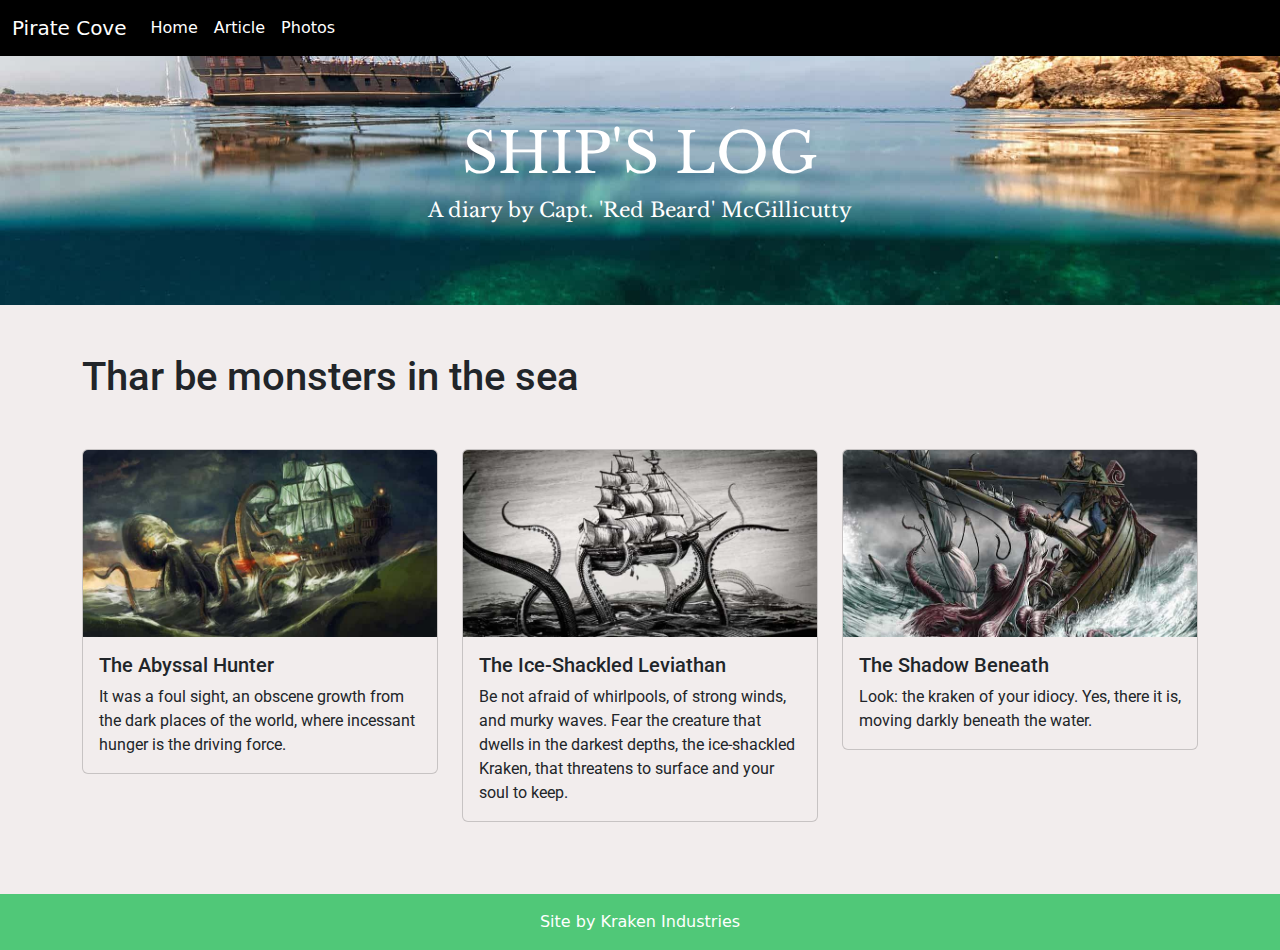
==== commit 34dbd0c6: "did carousel but they don't move" ====
--- a/docs/index.html
+++ b/docs/index.html
@@ -24,7 +24,7 @@
               <a class="nav-link" href="article.html">Article</a>
             </li>            
             <li class="nav-item">
-              <a class="nav-link" href="#">Photos</a>
+              <a class="nav-link" href="photos.html">Photos</a>
             </li>
           </ul>
         </div>
@@ -48,7 +48,6 @@
 </div>
 <!-- Title Section ends here -->
 
-
   <!-- Cards Section starts here -->
   <div class="container my-5">
     <div class="row">
@@ -57,7 +56,7 @@
         <div class="card">
           <img class="card-img-top" src="img/kraken01.jpg" alt="Name this Kraken!">
           <div class="card-body">
-            <h5 class="card-title">Name this Kraken!</h5>
+            <h5 class="card-title">The Abyssal Hunter</h5>
             <p class="card-text">It was a foul sight, an obscene growth from the dark places of the world, where incessant hunger is the driving force.</p>
           </div>
         </div>
@@ -67,7 +66,7 @@
         <div class="card">
           <img class="card-img-top" src="img/kraken02.jpg" alt="Name this Kraken!">
           <div class="card-body">
-            <h5 class="card-title">Name this Kraken!</h5>
+            <h5 class="card-title">The Ice-Shackled Leviathan</h5>
             <p class="card-text">Be not afraid of whirlpools, of strong winds, and murky waves. Fear the creature that dwells in the darkest depths, the ice-shackled Kraken, that threatens to surface and your soul to keep.</p>
           </div>
         </div>
@@ -77,7 +76,7 @@
         <div class="card">
           <img class="card-img-top" src="img/kraken03.jpg" alt="Name this Kraken!">
           <div class="card-body">
-            <h5 class="card-title">Name this Kraken!</h5>
+            <h5 class="card-title">The Shadow Beneath</h5>
             <p class="card-text">Look: the kraken of your idiocy. Yes, there it is, moving darkly beneath the water.</p>
           </div>
         </div>
--- a/docs/css/styles.css
+++ b/docs/css/styles.css
@@ -3,5 +3,5 @@
  * Bootstrap  v5.3.2 (https://getbootstrap.com/)
  * Copyright 2011-2023 The Bootstrap Authors
  * Licensed under MIT (https://github.com/twbs/bootstrap/blob/main/LICENSE)
- */:root,[data-bs-theme=light]{--bs-blue:#0d6efd;--bs-indigo:#6610f2;--bs-purple:#6f42c1;--bs-pink:#d63384;--bs-red:#dc3545;--bs-orange:#fd7e14;--bs-yellow:#ffc107;--bs-green:#198754;--bs-teal:#20c997;--bs-cyan:#0dcaf0;--bs-black:#000;--bs-white:#fff;--bs-gray:#6c757d;--bs-gray-dark:#343a40;--bs-gray-100:#f8f9fa;--bs-gray-200:#e9ecef;--bs-gray-300:#dee2e6;--bs-gray-400:#ced4da;--bs-gray-500:#adb5bd;--bs-gray-600:#6c757d;--bs-gray-700:#495057;--bs-gray-800:#343a40;--bs-gray-900:#212529;--bs-primary:#000;--bs-secondary:#6c757d;--bs-success:#198754;--bs-info:#0dcaf0;--bs-warning:#ffc107;--bs-danger:#dc3545;--bs-light:#f8f9fa;--bs-dark:#212529;--bs-primary-rgb:0,0,0;--bs-secondary-rgb:108,117,125;--bs-success-rgb:25,135,84;--bs-info-rgb:13,202,240;--bs-warning-rgb:255,193,7;--bs-danger-rgb:220,53,69;--bs-light-rgb:248,249,250;--bs-dark-rgb:33,37,41;--bs-primary-text-emphasis:#000;--bs-secondary-text-emphasis:#2b2f32;--bs-success-text-emphasis:#0a3622;--bs-info-text-emphasis:#055160;--bs-warning-text-emphasis:#664d03;--bs-danger-text-emphasis:#58151c;--bs-light-text-emphasis:#495057;--bs-dark-text-emphasis:#495057;--bs-primary-bg-subtle:#ccc;--bs-secondary-bg-subtle:#e2e3e5;--bs-success-bg-subtle:#d1e7dd;--bs-info-bg-subtle:#cff4fc;--bs-warning-bg-subtle:#fff3cd;--bs-danger-bg-subtle:#f8d7da;--bs-light-bg-subtle:#fcfcfd;--bs-dark-bg-subtle:#ced4da;--bs-primary-border-subtle:#999;--bs-secondary-border-subtle:#c4c8cb;--bs-success-border-subtle:#a3cfbb;--bs-info-border-subtle:#9eeaf9;--bs-warning-border-subtle:#ffe69c;--bs-danger-border-subtle:#f1aeb5;--bs-light-border-subtle:#e9ecef;--bs-dark-border-subtle:#adb5bd;--bs-white-rgb:255,255,255;--bs-black-rgb:0,0,0;--bs-font-sans-serif:system-ui,-apple-system,"Segoe UI",Roboto,"Helvetica Neue","Noto Sans","Liberation Sans",Arial,sans-serif,"Apple Color Emoji","Segoe UI Emoji","Segoe UI Symbol","Noto Color Emoji";--bs-font-monospace:SFMono-Regular,Menlo,Monaco,Consolas,"Liberation Mono","Courier New",monospace;--bs-gradient:linear-gradient(180deg,hsla(0,0%,100%,.15),hsla(0,0%,100%,0));--bs-body-font-family:var(--bs-font-sans-serif);--bs-body-font-size:1rem;--bs-body-font-weight:400;--bs-body-line-height:1.5;--bs-body-color:#212529;--bs-body-color-rgb:33,37,41;--bs-body-bg:#f2eded;--bs-body-bg-rgb:242,237,237;--bs-emphasis-color:#000;--bs-emphasis-color-rgb:0,0,0;--bs-secondary-color:rgba(33,37,41,.75);--bs-secondary-color-rgb:33,37,41;--bs-secondary-bg:#e9ecef;--bs-secondary-bg-rgb:233,236,239;--bs-tertiary-color:rgba(33,37,41,.5);--bs-tertiary-color-rgb:33,37,41;--bs-tertiary-bg:#f8f9fa;--bs-tertiary-bg-rgb:248,249,250;--bs-heading-color:inherit;--bs-link-color:#000;--bs-link-color-rgb:0,0,0;--bs-link-decoration:underline;--bs-link-hover-color:#000;--bs-link-hover-color-rgb:0,0,0;--bs-code-color:#d63384;--bs-highlight-color:#212529;--bs-highlight-bg:#fff3cd;--bs-border-width:1px;--bs-border-style:solid;--bs-border-color:#dee2e6;--bs-border-color-translucent:rgba(0,0,0,.175);--bs-border-radius:0.375rem;--bs-border-radius-sm:0.25rem;--bs-border-radius-lg:0.5rem;--bs-border-radius-xl:1rem;--bs-border-radius-xxl:2rem;--bs-border-radius-2xl:var(--bs-border-radius-xxl);--bs-border-radius-pill:50rem;--bs-box-shadow:0 0.5rem 1rem rgba(0,0,0,.15);--bs-box-shadow-sm:0 0.125rem 0.25rem rgba(0,0,0,.075);--bs-box-shadow-lg:0 1rem 3rem rgba(0,0,0,.175);--bs-box-shadow-inset:inset 0 1px 2px rgba(0,0,0,.075);--bs-focus-ring-width:0.25rem;--bs-focus-ring-opacity:0.25;--bs-focus-ring-color:rgba(0,0,0,.25);--bs-form-valid-color:#198754;--bs-form-valid-border-color:#198754;--bs-form-invalid-color:#dc3545;--bs-form-invalid-border-color:#dc3545}[data-bs-theme=dark]{--bs-body-color:#dee2e6;--bs-body-color-rgb:222,226,230;--bs-body-bg:#212529;--bs-body-bg-rgb:33,37,41;--bs-emphasis-color:#fff;--bs-emphasis-color-rgb:255,255,255;--bs-secondary-color:rgba(222,226,230,.75);--bs-secondary-color-rgb:222,226,230;--bs-secondary-bg:#343a40;--bs-secondary-bg-rgb:52,58,64;--bs-tertiary-color:rgba(222,226,230,.5);--bs-tertiary-color-rgb:222,226,230;--bs-tertiary-bg:#2b3035;--bs-tertiary-bg-rgb:43,48,53;--bs-primary-text-emphasis:#666;--bs-secondary-text-emphasis:#a7acb1;--bs-success-text-emphasis:#75b798;--bs-info-text-emphasis:#6edff6;--bs-warning-text-emphasis:#ffda6a;--bs-danger-text-emphasis:#ea868f;--bs-light-text-emphasis:#f8f9fa;--bs-dark-text-emphasis:#dee2e6;--bs-primary-bg-subtle:#000;--bs-secondary-bg-subtle:#161719;--bs-success-bg-subtle:#051b11;--bs-info-bg-subtle:#032830;--bs-warning-bg-subtle:#332701;--bs-danger-bg-subtle:#2c0b0e;--bs-light-bg-subtle:#343a40;--bs-dark-bg-subtle:#1a1d20;--bs-primary-border-subtle:#000;--bs-secondary-border-subtle:#41464b;--bs-success-border-subtle:#0f5132;--bs-info-border-subtle:#087990;--bs-warning-border-subtle:#997404;--bs-danger-border-subtle:#842029;--bs-light-border-subtle:#495057;--bs-dark-border-subtle:#343a40;--bs-heading-color:inherit;--bs-link-color:#666;--bs-link-hover-color:#858585;--bs-link-color-rgb:102,102,102;--bs-link-hover-color-rgb:133,133,133;--bs-code-color:#e685b5;--bs-highlight-color:#dee2e6;--bs-highlight-bg:#664d03;--bs-border-color:#495057;--bs-border-color-translucent:hsla(0,0%,100%,.15);--bs-form-valid-color:#75b798;--bs-form-valid-border-color:#75b798;--bs-form-invalid-color:#ea868f;--bs-form-invalid-border-color:#ea868f;color-scheme:dark}*,:after,:before{box-sizing:border-box}@media (prefers-reduced-motion:no-preference){:root{scroll-behavior:smooth}}body{-webkit-text-size-adjust:100%;-webkit-tap-highlight-color:rgba(0,0,0,0);background-color:var(--bs-body-bg);color:var(--bs-body-color);font-family:var(--bs-body-font-family);font-size:var(--bs-body-font-size);font-weight:var(--bs-body-font-weight);line-height:var(--bs-body-line-height);margin:0;text-align:var(--bs-body-text-align)}hr{border:0;border-top:var(--bs-border-width) solid;color:inherit;margin:1rem 0;opacity:.25}.h1,.h2,.h3,.h4,.h5,.h6,h1,h2,h3,h4,h5,h6{color:var(--bs-heading-color);font-weight:500;line-height:1.2;margin-bottom:.5rem;margin-top:0}.h1,h1{font-size:calc(1.375rem + 1.5vw)}@media (min-width:1200px){.h1,h1{font-size:2.5rem}}.h2,h2{font-size:calc(1.325rem + .9vw)}@media (min-width:1200px){.h2,h2{font-size:2rem}}.h3,h3{font-size:calc(1.3rem + .6vw)}@media (min-width:1200px){.h3,h3{font-size:1.75rem}}.h4,h4{font-size:calc(1.275rem + .3vw)}@media (min-width:1200px){.h4,h4{font-size:1.5rem}}.h5,h5{font-size:1.25rem}.h6,h6{font-size:1rem}p{margin-bottom:1rem;margin-top:0}abbr[title]{cursor:help;-webkit-text-decoration:underline dotted;-moz-text-decoration:underline dotted;text-decoration:underline dotted;-webkit-text-decoration-skip-ink:none;text-decoration-skip-ink:none}address{font-style:normal;line-height:inherit;margin-bottom:1rem}ol,ul{padding-left:2rem}dl,ol,ul{margin-bottom:1rem;margin-top:0}ol ol,ol ul,ul ol,ul ul{margin-bottom:0}dt{font-weight:700}dd{margin-bottom:.5rem;margin-left:0}blockquote{margin:0 0 1rem}b,strong{font-weight:bolder}.small,small{font-size:.875em}.mark,mark{background-color:var(--bs-highlight-bg);color:var(--bs-highlight-color);padding:.1875em}sub,sup{font-size:.75em;line-height:0;position:relative;vertical-align:baseline}sub{bottom:-.25em}sup{top:-.5em}a{color:rgba(var(--bs-link-color-rgb),var(--bs-link-opacity,1));text-decoration:underline}a:hover{--bs-link-color-rgb:var(--bs-link-hover-color-rgb)}a:not([href]):not([class]),a:not([href]):not([class]):hover{color:inherit;text-decoration:none}code,kbd,pre,samp{font-family:var(--bs-font-monospace);font-size:1em}pre{display:block;font-size:.875em;margin-bottom:1rem;margin-top:0;overflow:auto}pre code{color:inherit;font-size:inherit;word-break:normal}code{word-wrap:break-word;color:var(--bs-code-color);font-size:.875em}a>code{color:inherit}kbd{background-color:var(--bs-body-color);border-radius:.25rem;color:var(--bs-body-bg);font-size:.875em;padding:.1875rem .375rem}kbd kbd{font-size:1em;padding:0}figure{margin:0 0 1rem}img,svg{vertical-align:middle}table{border-collapse:collapse;caption-side:bottom}caption{color:var(--bs-secondary-color);padding-bottom:.5rem;padding-top:.5rem;text-align:left}th{text-align:inherit;text-align:-webkit-match-parent}tbody,td,tfoot,th,thead,tr{border:0 solid;border-color:inherit}label{display:inline-block}button{border-radius:0}button:focus:not(:focus-visible){outline:0}button,input,optgroup,select,textarea{font-family:inherit;font-size:inherit;line-height:inherit;margin:0}button,select{text-transform:none}[role=button]{cursor:pointer}select{word-wrap:normal}select:disabled{opacity:1}[list]:not([type=date]):not([type=datetime-local]):not([type=month]):not([type=week]):not([type=time])::-webkit-calendar-picker-indicator{display:none!important}[type=button],[type=reset],[type=submit],button{-webkit-appearance:button}[type=button]:not(:disabled),[type=reset]:not(:disabled),[type=submit]:not(:disabled),button:not(:disabled){cursor:pointer}::-moz-focus-inner{border-style:none;padding:0}textarea{resize:vertical}fieldset{border:0;margin:0;min-width:0;padding:0}legend{float:left;font-size:calc(1.275rem + .3vw);line-height:inherit;margin-bottom:.5rem;padding:0;width:100%}@media (min-width:1200px){legend{font-size:1.5rem}}legend+*{clear:left}::-webkit-datetime-edit-day-field,::-webkit-datetime-edit-fields-wrapper,::-webkit-datetime-edit-hour-field,::-webkit-datetime-edit-minute,::-webkit-datetime-edit-month-field,::-webkit-datetime-edit-text,::-webkit-datetime-edit-year-field{padding:0}::-webkit-inner-spin-button{height:auto}[type=search]{-webkit-appearance:textfield;outline-offset:-2px}::-webkit-search-decoration{-webkit-appearance:none}::-webkit-color-swatch-wrapper{padding:0}::-webkit-file-upload-button{-webkit-appearance:button;font:inherit}::file-selector-button{-webkit-appearance:button;font:inherit}output{display:inline-block}iframe{border:0}summary{cursor:pointer;display:list-item}progress{vertical-align:baseline}[hidden]{display:none!important}.lead{font-size:1.25rem;font-weight:300}.display-1{font-size:calc(1.625rem + 4.5vw);font-weight:300;line-height:1.2}@media (min-width:1200px){.display-1{font-size:5rem}}.display-2{font-size:calc(1.575rem + 3.9vw);font-weight:300;line-height:1.2}@media (min-width:1200px){.display-2{font-size:4.5rem}}.display-3{font-size:calc(1.525rem + 3.3vw);font-weight:300;line-height:1.2}@media (min-width:1200px){.display-3{font-size:4rem}}.display-4{font-size:calc(1.475rem + 2.7vw);font-weight:300;line-height:1.2}@media (min-width:1200px){.display-4{font-size:3.5rem}}.display-5{font-size:calc(1.425rem + 2.1vw);font-weight:300;line-height:1.2}@media (min-width:1200px){.display-5{font-size:3rem}}.display-6{font-size:calc(1.375rem + 1.5vw);font-weight:300;line-height:1.2}@media (min-width:1200px){.display-6{font-size:2.5rem}}.list-inline,.list-unstyled{list-style:none;padding-left:0}.list-inline-item{display:inline-block}.list-inline-item:not(:last-child){margin-right:.5rem}.initialism{font-size:.875em;text-transform:uppercase}.blockquote{font-size:1.25rem;margin-bottom:1rem}.blockquote>:last-child{margin-bottom:0}.blockquote-footer{color:#6c757d;font-size:.875em;margin-bottom:1rem;margin-top:-1rem}.blockquote-footer:before{content:"— "}.img-fluid,.img-thumbnail{height:auto;max-width:100%}.img-thumbnail{background-color:var(--bs-body-bg);border:var(--bs-border-width) solid var(--bs-border-color);border-radius:var(--bs-border-radius);padding:.25rem}.figure{display:inline-block}.figure-img{line-height:1;margin-bottom:.5rem}.figure-caption{color:var(--bs-secondary-color);font-size:.875em}.container,.container-fluid,.container-lg,.container-md,.container-sm,.container-xl,.container-xxl{--bs-gutter-x:1.5rem;--bs-gutter-y:0;margin-left:auto;margin-right:auto;padding-left:calc(var(--bs-gutter-x)*.5);padding-right:calc(var(--bs-gutter-x)*.5);width:100%}@media (min-width:576px){.container,.container-sm{max-width:540px}}@media (min-width:768px){.container,.container-md,.container-sm{max-width:720px}}@media (min-width:992px){.container,.container-lg,.container-md,.container-sm{max-width:960px}}@media (min-width:1200px){.container,.container-lg,.container-md,.container-sm,.container-xl{max-width:1140px}}@media (min-width:1400px){.container,.container-lg,.container-md,.container-sm,.container-xl,.container-xxl{max-width:1320px}}:root{--bs-breakpoint-xs:0;--bs-breakpoint-sm:576px;--bs-breakpoint-md:768px;--bs-breakpoint-lg:992px;--bs-breakpoint-xl:1200px;--bs-breakpoint-xxl:1400px}.row{--bs-gutter-x:1.5rem;--bs-gutter-y:0;display:-webkit-flex;display:-ms-flexbox;display:flex;-webkit-flex-wrap:wrap;-ms-flex-wrap:wrap;flex-wrap:wrap;margin-left:calc(var(--bs-gutter-x)*-.5);margin-right:calc(var(--bs-gutter-x)*-.5);margin-top:calc(var(--bs-gutter-y)*-1)}.row>*{-ms-flex-negative:0;-webkit-flex-shrink:0;flex-shrink:0;margin-top:var(--bs-gutter-y);max-width:100%;padding-left:calc(var(--bs-gutter-x)*.5);padding-right:calc(var(--bs-gutter-x)*.5);width:100%}.col{-webkit-flex:1 0 0%;-ms-flex:1 0 0%;flex:1 0 0%}.row-cols-auto>*{width:auto}.row-cols-1>*,.row-cols-auto>*{-webkit-flex:0 0 auto;-ms-flex:0 0 auto;flex:0 0 auto}.row-cols-1>*{width:100%}.row-cols-2>*{width:50%}.row-cols-2>*,.row-cols-3>*{-webkit-flex:0 0 auto;-ms-flex:0 0 auto;flex:0 0 auto}.row-cols-3>*{width:33.33333333%}.row-cols-4>*{width:25%}.row-cols-4>*,.row-cols-5>*{-webkit-flex:0 0 auto;-ms-flex:0 0 auto;flex:0 0 auto}.row-cols-5>*{width:20%}.row-cols-6>*{width:16.66666667%}.col-auto,.row-cols-6>*{-webkit-flex:0 0 auto;-ms-flex:0 0 auto;flex:0 0 auto}.col-auto{width:auto}.col-1{width:8.33333333%}.col-1,.col-2{-webkit-flex:0 0 auto;-ms-flex:0 0 auto;flex:0 0 auto}.col-2{width:16.66666667%}.col-3{width:25%}.col-3,.col-4{-webkit-flex:0 0 auto;-ms-flex:0 0 auto;flex:0 0 auto}.col-4{width:33.33333333%}.col-5{width:41.66666667%}.col-5,.col-6{-webkit-flex:0 0 auto;-ms-flex:0 0 auto;flex:0 0 auto}.col-6{width:50%}.col-7{width:58.33333333%}.col-7,.col-8{-webkit-flex:0 0 auto;-ms-flex:0 0 auto;flex:0 0 auto}.col-8{width:66.66666667%}.col-9{width:75%}.col-10,.col-9{-webkit-flex:0 0 auto;-ms-flex:0 0 auto;flex:0 0 auto}.col-10{width:83.33333333%}.col-11{width:91.66666667%}.col-11,.col-12{-webkit-flex:0 0 auto;-ms-flex:0 0 auto;flex:0 0 auto}.col-12{width:100%}.offset-1{margin-left:8.33333333%}.offset-2{margin-left:16.66666667%}.offset-3{margin-left:25%}.offset-4{margin-left:33.33333333%}.offset-5{margin-left:41.66666667%}.offset-6{margin-left:50%}.offset-7{margin-left:58.33333333%}.offset-8{margin-left:66.66666667%}.offset-9{margin-left:75%}.offset-10{margin-left:83.33333333%}.offset-11{margin-left:91.66666667%}.g-0,.gx-0{--bs-gutter-x:0}.g-0,.gy-0{--bs-gutter-y:0}.g-1,.gx-1{--bs-gutter-x:0.25rem}.g-1,.gy-1{--bs-gutter-y:0.25rem}.g-2,.gx-2{--bs-gutter-x:0.5rem}.g-2,.gy-2{--bs-gutter-y:0.5rem}.g-3,.gx-3{--bs-gutter-x:1rem}.g-3,.gy-3{--bs-gutter-y:1rem}.g-4,.gx-4{--bs-gutter-x:1.5rem}.g-4,.gy-4{--bs-gutter-y:1.5rem}.g-5,.gx-5{--bs-gutter-x:3rem}.g-5,.gy-5{--bs-gutter-y:3rem}@media (min-width:576px){.col-sm{-webkit-flex:1 0 0%;-ms-flex:1 0 0%;flex:1 0 0%}.row-cols-sm-auto>*{width:auto}.row-cols-sm-1>*,.row-cols-sm-auto>*{-webkit-flex:0 0 auto;-ms-flex:0 0 auto;flex:0 0 auto}.row-cols-sm-1>*{width:100%}.row-cols-sm-2>*{width:50%}.row-cols-sm-2>*,.row-cols-sm-3>*{-webkit-flex:0 0 auto;-ms-flex:0 0 auto;flex:0 0 auto}.row-cols-sm-3>*{width:33.33333333%}.row-cols-sm-4>*{width:25%}.row-cols-sm-4>*,.row-cols-sm-5>*{-webkit-flex:0 0 auto;-ms-flex:0 0 auto;flex:0 0 auto}.row-cols-sm-5>*{width:20%}.row-cols-sm-6>*{width:16.66666667%}.col-sm-auto,.row-cols-sm-6>*{-webkit-flex:0 0 auto;-ms-flex:0 0 auto;flex:0 0 auto}.col-sm-auto{width:auto}.col-sm-1{width:8.33333333%}.col-sm-1,.col-sm-2{-webkit-flex:0 0 auto;-ms-flex:0 0 auto;flex:0 0 auto}.col-sm-2{width:16.66666667%}.col-sm-3{width:25%}.col-sm-3,.col-sm-4{-webkit-flex:0 0 auto;-ms-flex:0 0 auto;flex:0 0 auto}.col-sm-4{width:33.33333333%}.col-sm-5{width:41.66666667%}.col-sm-5,.col-sm-6{-webkit-flex:0 0 auto;-ms-flex:0 0 auto;flex:0 0 auto}.col-sm-6{width:50%}.col-sm-7{width:58.33333333%}.col-sm-7,.col-sm-8{-webkit-flex:0 0 auto;-ms-flex:0 0 auto;flex:0 0 auto}.col-sm-8{width:66.66666667%}.col-sm-9{width:75%}.col-sm-10,.col-sm-9{-webkit-flex:0 0 auto;-ms-flex:0 0 auto;flex:0 0 auto}.col-sm-10{width:83.33333333%}.col-sm-11{width:91.66666667%}.col-sm-11,.col-sm-12{-webkit-flex:0 0 auto;-ms-flex:0 0 auto;flex:0 0 auto}.col-sm-12{width:100%}.offset-sm-0{margin-left:0}.offset-sm-1{margin-left:8.33333333%}.offset-sm-2{margin-left:16.66666667%}.offset-sm-3{margin-left:25%}.offset-sm-4{margin-left:33.33333333%}.offset-sm-5{margin-left:41.66666667%}.offset-sm-6{margin-left:50%}.offset-sm-7{margin-left:58.33333333%}.offset-sm-8{margin-left:66.66666667%}.offset-sm-9{margin-left:75%}.offset-sm-10{margin-left:83.33333333%}.offset-sm-11{margin-left:91.66666667%}.g-sm-0,.gx-sm-0{--bs-gutter-x:0}.g-sm-0,.gy-sm-0{--bs-gutter-y:0}.g-sm-1,.gx-sm-1{--bs-gutter-x:0.25rem}.g-sm-1,.gy-sm-1{--bs-gutter-y:0.25rem}.g-sm-2,.gx-sm-2{--bs-gutter-x:0.5rem}.g-sm-2,.gy-sm-2{--bs-gutter-y:0.5rem}.g-sm-3,.gx-sm-3{--bs-gutter-x:1rem}.g-sm-3,.gy-sm-3{--bs-gutter-y:1rem}.g-sm-4,.gx-sm-4{--bs-gutter-x:1.5rem}.g-sm-4,.gy-sm-4{--bs-gutter-y:1.5rem}.g-sm-5,.gx-sm-5{--bs-gutter-x:3rem}.g-sm-5,.gy-sm-5{--bs-gutter-y:3rem}}@media (min-width:768px){.col-md{-webkit-flex:1 0 0%;-ms-flex:1 0 0%;flex:1 0 0%}.row-cols-md-auto>*{width:auto}.row-cols-md-1>*,.row-cols-md-auto>*{-webkit-flex:0 0 auto;-ms-flex:0 0 auto;flex:0 0 auto}.row-cols-md-1>*{width:100%}.row-cols-md-2>*{width:50%}.row-cols-md-2>*,.row-cols-md-3>*{-webkit-flex:0 0 auto;-ms-flex:0 0 auto;flex:0 0 auto}.row-cols-md-3>*{width:33.33333333%}.row-cols-md-4>*{width:25%}.row-cols-md-4>*,.row-cols-md-5>*{-webkit-flex:0 0 auto;-ms-flex:0 0 auto;flex:0 0 auto}.row-cols-md-5>*{width:20%}.row-cols-md-6>*{width:16.66666667%}.col-md-auto,.row-cols-md-6>*{-webkit-flex:0 0 auto;-ms-flex:0 0 auto;flex:0 0 auto}.col-md-auto{width:auto}.col-md-1{width:8.33333333%}.col-md-1,.col-md-2{-webkit-flex:0 0 auto;-ms-flex:0 0 auto;flex:0 0 auto}.col-md-2{width:16.66666667%}.col-md-3{width:25%}.col-md-3,.col-md-4{-webkit-flex:0 0 auto;-ms-flex:0 0 auto;flex:0 0 auto}.col-md-4{width:33.33333333%}.col-md-5{width:41.66666667%}.col-md-5,.col-md-6{-webkit-flex:0 0 auto;-ms-flex:0 0 auto;flex:0 0 auto}.col-md-6{width:50%}.col-md-7{width:58.33333333%}.col-md-7,.col-md-8{-webkit-flex:0 0 auto;-ms-flex:0 0 auto;flex:0 0 auto}.col-md-8{width:66.66666667%}.col-md-9{width:75%}.col-md-10,.col-md-9{-webkit-flex:0 0 auto;-ms-flex:0 0 auto;flex:0 0 auto}.col-md-10{width:83.33333333%}.col-md-11{width:91.66666667%}.col-md-11,.col-md-12{-webkit-flex:0 0 auto;-ms-flex:0 0 auto;flex:0 0 auto}.col-md-12{width:100%}.offset-md-0{margin-left:0}.offset-md-1{margin-left:8.33333333%}.offset-md-2{margin-left:16.66666667%}.offset-md-3{margin-left:25%}.offset-md-4{margin-left:33.33333333%}.offset-md-5{margin-left:41.66666667%}.offset-md-6{margin-left:50%}.offset-md-7{margin-left:58.33333333%}.offset-md-8{margin-left:66.66666667%}.offset-md-9{margin-left:75%}.offset-md-10{margin-left:83.33333333%}.offset-md-11{margin-left:91.66666667%}.g-md-0,.gx-md-0{--bs-gutter-x:0}.g-md-0,.gy-md-0{--bs-gutter-y:0}.g-md-1,.gx-md-1{--bs-gutter-x:0.25rem}.g-md-1,.gy-md-1{--bs-gutter-y:0.25rem}.g-md-2,.gx-md-2{--bs-gutter-x:0.5rem}.g-md-2,.gy-md-2{--bs-gutter-y:0.5rem}.g-md-3,.gx-md-3{--bs-gutter-x:1rem}.g-md-3,.gy-md-3{--bs-gutter-y:1rem}.g-md-4,.gx-md-4{--bs-gutter-x:1.5rem}.g-md-4,.gy-md-4{--bs-gutter-y:1.5rem}.g-md-5,.gx-md-5{--bs-gutter-x:3rem}.g-md-5,.gy-md-5{--bs-gutter-y:3rem}}@media (min-width:992px){.col-lg{-webkit-flex:1 0 0%;-ms-flex:1 0 0%;flex:1 0 0%}.row-cols-lg-auto>*{width:auto}.row-cols-lg-1>*,.row-cols-lg-auto>*{-webkit-flex:0 0 auto;-ms-flex:0 0 auto;flex:0 0 auto}.row-cols-lg-1>*{width:100%}.row-cols-lg-2>*{width:50%}.row-cols-lg-2>*,.row-cols-lg-3>*{-webkit-flex:0 0 auto;-ms-flex:0 0 auto;flex:0 0 auto}.row-cols-lg-3>*{width:33.33333333%}.row-cols-lg-4>*{width:25%}.row-cols-lg-4>*,.row-cols-lg-5>*{-webkit-flex:0 0 auto;-ms-flex:0 0 auto;flex:0 0 auto}.row-cols-lg-5>*{width:20%}.row-cols-lg-6>*{width:16.66666667%}.col-lg-auto,.row-cols-lg-6>*{-webkit-flex:0 0 auto;-ms-flex:0 0 auto;flex:0 0 auto}.col-lg-auto{width:auto}.col-lg-1{width:8.33333333%}.col-lg-1,.col-lg-2{-webkit-flex:0 0 auto;-ms-flex:0 0 auto;flex:0 0 auto}.col-lg-2{width:16.66666667%}.col-lg-3{width:25%}.col-lg-3,.col-lg-4{-webkit-flex:0 0 auto;-ms-flex:0 0 auto;flex:0 0 auto}.col-lg-4{width:33.33333333%}.col-lg-5{width:41.66666667%}.col-lg-5,.col-lg-6{-webkit-flex:0 0 auto;-ms-flex:0 0 auto;flex:0 0 auto}.col-lg-6{width:50%}.col-lg-7{width:58.33333333%}.col-lg-7,.col-lg-8{-webkit-flex:0 0 auto;-ms-flex:0 0 auto;flex:0 0 auto}.col-lg-8{width:66.66666667%}.col-lg-9{width:75%}.col-lg-10,.col-lg-9{-webkit-flex:0 0 auto;-ms-flex:0 0 auto;flex:0 0 auto}.col-lg-10{width:83.33333333%}.col-lg-11{width:91.66666667%}.col-lg-11,.col-lg-12{-webkit-flex:0 0 auto;-ms-flex:0 0 auto;flex:0 0 auto}.col-lg-12{width:100%}.offset-lg-0{margin-left:0}.offset-lg-1{margin-left:8.33333333%}.offset-lg-2{margin-left:16.66666667%}.offset-lg-3{margin-left:25%}.offset-lg-4{margin-left:33.33333333%}.offset-lg-5{margin-left:41.66666667%}.offset-lg-6{margin-left:50%}.offset-lg-7{margin-left:58.33333333%}.offset-lg-8{margin-left:66.66666667%}.offset-lg-9{margin-left:75%}.offset-lg-10{margin-left:83.33333333%}.offset-lg-11{margin-left:91.66666667%}.g-lg-0,.gx-lg-0{--bs-gutter-x:0}.g-lg-0,.gy-lg-0{--bs-gutter-y:0}.g-lg-1,.gx-lg-1{--bs-gutter-x:0.25rem}.g-lg-1,.gy-lg-1{--bs-gutter-y:0.25rem}.g-lg-2,.gx-lg-2{--bs-gutter-x:0.5rem}.g-lg-2,.gy-lg-2{--bs-gutter-y:0.5rem}.g-lg-3,.gx-lg-3{--bs-gutter-x:1rem}.g-lg-3,.gy-lg-3{--bs-gutter-y:1rem}.g-lg-4,.gx-lg-4{--bs-gutter-x:1.5rem}.g-lg-4,.gy-lg-4{--bs-gutter-y:1.5rem}.g-lg-5,.gx-lg-5{--bs-gutter-x:3rem}.g-lg-5,.gy-lg-5{--bs-gutter-y:3rem}}@media (min-width:1200px){.col-xl{-webkit-flex:1 0 0%;-ms-flex:1 0 0%;flex:1 0 0%}.row-cols-xl-auto>*{width:auto}.row-cols-xl-1>*,.row-cols-xl-auto>*{-webkit-flex:0 0 auto;-ms-flex:0 0 auto;flex:0 0 auto}.row-cols-xl-1>*{width:100%}.row-cols-xl-2>*{width:50%}.row-cols-xl-2>*,.row-cols-xl-3>*{-webkit-flex:0 0 auto;-ms-flex:0 0 auto;flex:0 0 auto}.row-cols-xl-3>*{width:33.33333333%}.row-cols-xl-4>*{width:25%}.row-cols-xl-4>*,.row-cols-xl-5>*{-webkit-flex:0 0 auto;-ms-flex:0 0 auto;flex:0 0 auto}.row-cols-xl-5>*{width:20%}.row-cols-xl-6>*{width:16.66666667%}.col-xl-auto,.row-cols-xl-6>*{-webkit-flex:0 0 auto;-ms-flex:0 0 auto;flex:0 0 auto}.col-xl-auto{width:auto}.col-xl-1{width:8.33333333%}.col-xl-1,.col-xl-2{-webkit-flex:0 0 auto;-ms-flex:0 0 auto;flex:0 0 auto}.col-xl-2{width:16.66666667%}.col-xl-3{width:25%}.col-xl-3,.col-xl-4{-webkit-flex:0 0 auto;-ms-flex:0 0 auto;flex:0 0 auto}.col-xl-4{width:33.33333333%}.col-xl-5{width:41.66666667%}.col-xl-5,.col-xl-6{-webkit-flex:0 0 auto;-ms-flex:0 0 auto;flex:0 0 auto}.col-xl-6{width:50%}.col-xl-7{width:58.33333333%}.col-xl-7,.col-xl-8{-webkit-flex:0 0 auto;-ms-flex:0 0 auto;flex:0 0 auto}.col-xl-8{width:66.66666667%}.col-xl-9{width:75%}.col-xl-10,.col-xl-9{-webkit-flex:0 0 auto;-ms-flex:0 0 auto;flex:0 0 auto}.col-xl-10{width:83.33333333%}.col-xl-11{width:91.66666667%}.col-xl-11,.col-xl-12{-webkit-flex:0 0 auto;-ms-flex:0 0 auto;flex:0 0 auto}.col-xl-12{width:100%}.offset-xl-0{margin-left:0}.offset-xl-1{margin-left:8.33333333%}.offset-xl-2{margin-left:16.66666667%}.offset-xl-3{margin-left:25%}.offset-xl-4{margin-left:33.33333333%}.offset-xl-5{margin-left:41.66666667%}.offset-xl-6{margin-left:50%}.offset-xl-7{margin-left:58.33333333%}.offset-xl-8{margin-left:66.66666667%}.offset-xl-9{margin-left:75%}.offset-xl-10{margin-left:83.33333333%}.offset-xl-11{margin-left:91.66666667%}.g-xl-0,.gx-xl-0{--bs-gutter-x:0}.g-xl-0,.gy-xl-0{--bs-gutter-y:0}.g-xl-1,.gx-xl-1{--bs-gutter-x:0.25rem}.g-xl-1,.gy-xl-1{--bs-gutter-y:0.25rem}.g-xl-2,.gx-xl-2{--bs-gutter-x:0.5rem}.g-xl-2,.gy-xl-2{--bs-gutter-y:0.5rem}.g-xl-3,.gx-xl-3{--bs-gutter-x:1rem}.g-xl-3,.gy-xl-3{--bs-gutter-y:1rem}.g-xl-4,.gx-xl-4{--bs-gutter-x:1.5rem}.g-xl-4,.gy-xl-4{--bs-gutter-y:1.5rem}.g-xl-5,.gx-xl-5{--bs-gutter-x:3rem}.g-xl-5,.gy-xl-5{--bs-gutter-y:3rem}}@media (min-width:1400px){.col-xxl{-webkit-flex:1 0 0%;-ms-flex:1 0 0%;flex:1 0 0%}.row-cols-xxl-auto>*{width:auto}.row-cols-xxl-1>*,.row-cols-xxl-auto>*{-webkit-flex:0 0 auto;-ms-flex:0 0 auto;flex:0 0 auto}.row-cols-xxl-1>*{width:100%}.row-cols-xxl-2>*{width:50%}.row-cols-xxl-2>*,.row-cols-xxl-3>*{-webkit-flex:0 0 auto;-ms-flex:0 0 auto;flex:0 0 auto}.row-cols-xxl-3>*{width:33.33333333%}.row-cols-xxl-4>*{width:25%}.row-cols-xxl-4>*,.row-cols-xxl-5>*{-webkit-flex:0 0 auto;-ms-flex:0 0 auto;flex:0 0 auto}.row-cols-xxl-5>*{width:20%}.row-cols-xxl-6>*{width:16.66666667%}.col-xxl-auto,.row-cols-xxl-6>*{-webkit-flex:0 0 auto;-ms-flex:0 0 auto;flex:0 0 auto}.col-xxl-auto{width:auto}.col-xxl-1{width:8.33333333%}.col-xxl-1,.col-xxl-2{-webkit-flex:0 0 auto;-ms-flex:0 0 auto;flex:0 0 auto}.col-xxl-2{width:16.66666667%}.col-xxl-3{width:25%}.col-xxl-3,.col-xxl-4{-webkit-flex:0 0 auto;-ms-flex:0 0 auto;flex:0 0 auto}.col-xxl-4{width:33.33333333%}.col-xxl-5{width:41.66666667%}.col-xxl-5,.col-xxl-6{-webkit-flex:0 0 auto;-ms-flex:0 0 auto;flex:0 0 auto}.col-xxl-6{width:50%}.col-xxl-7{width:58.33333333%}.col-xxl-7,.col-xxl-8{-webkit-flex:0 0 auto;-ms-flex:0 0 auto;flex:0 0 auto}.col-xxl-8{width:66.66666667%}.col-xxl-9{width:75%}.col-xxl-10,.col-xxl-9{-webkit-flex:0 0 auto;-ms-flex:0 0 auto;flex:0 0 auto}.col-xxl-10{width:83.33333333%}.col-xxl-11{width:91.66666667%}.col-xxl-11,.col-xxl-12{-webkit-flex:0 0 auto;-ms-flex:0 0 auto;flex:0 0 auto}.col-xxl-12{width:100%}.offset-xxl-0{margin-left:0}.offset-xxl-1{margin-left:8.33333333%}.offset-xxl-2{margin-left:16.66666667%}.offset-xxl-3{margin-left:25%}.offset-xxl-4{margin-left:33.33333333%}.offset-xxl-5{margin-left:41.66666667%}.offset-xxl-6{margin-left:50%}.offset-xxl-7{margin-left:58.33333333%}.offset-xxl-8{margin-left:66.66666667%}.offset-xxl-9{margin-left:75%}.offset-xxl-10{margin-left:83.33333333%}.offset-xxl-11{margin-left:91.66666667%}.g-xxl-0,.gx-xxl-0{--bs-gutter-x:0}.g-xxl-0,.gy-xxl-0{--bs-gutter-y:0}.g-xxl-1,.gx-xxl-1{--bs-gutter-x:0.25rem}.g-xxl-1,.gy-xxl-1{--bs-gutter-y:0.25rem}.g-xxl-2,.gx-xxl-2{--bs-gutter-x:0.5rem}.g-xxl-2,.gy-xxl-2{--bs-gutter-y:0.5rem}.g-xxl-3,.gx-xxl-3{--bs-gutter-x:1rem}.g-xxl-3,.gy-xxl-3{--bs-gutter-y:1rem}.g-xxl-4,.gx-xxl-4{--bs-gutter-x:1.5rem}.g-xxl-4,.gy-xxl-4{--bs-gutter-y:1.5rem}.g-xxl-5,.gx-xxl-5{--bs-gutter-x:3rem}.g-xxl-5,.gy-xxl-5{--bs-gutter-y:3rem}}.table{--bs-table-color-type:initial;--bs-table-bg-type:initial;--bs-table-color-state:initial;--bs-table-bg-state:initial;--bs-table-color:var(--bs-emphasis-color);--bs-table-bg:var(--bs-body-bg);--bs-table-border-color:var(--bs-border-color);--bs-table-accent-bg:transparent;--bs-table-striped-color:var(--bs-emphasis-color);--bs-table-striped-bg:rgba(var(--bs-emphasis-color-rgb),0.05);--bs-table-active-color:var(--bs-emphasis-color);--bs-table-active-bg:rgba(var(--bs-emphasis-color-rgb),0.1);--bs-table-hover-color:var(--bs-emphasis-color);--bs-table-hover-bg:rgba(var(--bs-emphasis-color-rgb),0.075);border-color:var(--bs-table-border-color);margin-bottom:1rem;vertical-align:top;width:100%}.table>:not(caption)>*>*{background-color:var(--bs-table-bg);border-bottom-width:var(--bs-border-width);box-shadow:inset 0 0 0 9999px var(--bs-table-bg-state,var(--bs-table-bg-type,var(--bs-table-accent-bg)));color:var(--bs-table-color-state,var(--bs-table-color-type,var(--bs-table-color)));padding:.5rem}.table>tbody{vertical-align:inherit}.table>thead{vertical-align:bottom}.table-group-divider{border-top:calc(var(--bs-border-width)*2) solid}.caption-top{caption-side:top}.table-sm>:not(caption)>*>*{padding:.25rem}.table-bordered>:not(caption)>*{border-width:var(--bs-border-width) 0}.table-bordered>:not(caption)>*>*{border-width:0 var(--bs-border-width)}.table-borderless>:not(caption)>*>*{border-bottom-width:0}.table-borderless>:not(:first-child){border-top-width:0}.table-striped-columns>:not(caption)>tr>:nth-child(2n),.table-striped>tbody>tr:nth-of-type(odd)>*{--bs-table-color-type:var(--bs-table-striped-color);--bs-table-bg-type:var(--bs-table-striped-bg)}.table-active{--bs-table-color-state:var(--bs-table-active-color);--bs-table-bg-state:var(--bs-table-active-bg)}.table-hover>tbody>tr:hover>*{--bs-table-color-state:var(--bs-table-hover-color);--bs-table-bg-state:var(--bs-table-hover-bg)}.table-primary{--bs-table-color:#000;--bs-table-bg:#ccc;--bs-table-border-color:#a3a3a3;--bs-table-striped-bg:#c2c2c2;--bs-table-striped-color:#000;--bs-table-active-bg:#b8b8b8;--bs-table-active-color:#000;--bs-table-hover-bg:#bdbdbd;--bs-table-hover-color:#000}.table-primary,.table-secondary{border-color:var(--bs-table-border-color);color:var(--bs-table-color)}.table-secondary{--bs-table-color:#000;--bs-table-bg:#e2e3e5;--bs-table-border-color:#b5b6b7;--bs-table-striped-bg:#d7d8da;--bs-table-striped-color:#000;--bs-table-active-bg:#cbccce;--bs-table-active-color:#000;--bs-table-hover-bg:#d1d2d4;--bs-table-hover-color:#000}.table-success{--bs-table-color:#000;--bs-table-bg:#d1e7dd;--bs-table-border-color:#a7b9b1;--bs-table-striped-bg:#c7dbd2;--bs-table-striped-color:#000;--bs-table-active-bg:#bcd0c7;--bs-table-active-color:#000;--bs-table-hover-bg:#c1d6cc;--bs-table-hover-color:#000}.table-info,.table-success{border-color:var(--bs-table-border-color);color:var(--bs-table-color)}.table-info{--bs-table-color:#000;--bs-table-bg:#cff4fc;--bs-table-border-color:#a6c3ca;--bs-table-striped-bg:#c5e8ef;--bs-table-striped-color:#000;--bs-table-active-bg:#badce3;--bs-table-active-color:#000;--bs-table-hover-bg:#bfe2e9;--bs-table-hover-color:#000}.table-warning{--bs-table-color:#000;--bs-table-bg:#fff3cd;--bs-table-border-color:#ccc2a4;--bs-table-striped-bg:#f2e7c3;--bs-table-striped-color:#000;--bs-table-active-bg:#e6dbb9;--bs-table-active-color:#000;--bs-table-hover-bg:#ece1be;--bs-table-hover-color:#000}.table-danger,.table-warning{border-color:var(--bs-table-border-color);color:var(--bs-table-color)}.table-danger{--bs-table-color:#000;--bs-table-bg:#f8d7da;--bs-table-border-color:#c6acae;--bs-table-striped-bg:#eccccf;--bs-table-striped-color:#000;--bs-table-active-bg:#dfc2c4;--bs-table-active-color:#000;--bs-table-hover-bg:#e5c7ca;--bs-table-hover-color:#000}.table-light{--bs-table-color:#000;--bs-table-bg:#f8f9fa;--bs-table-border-color:#c6c7c8;--bs-table-striped-bg:#ecedee;--bs-table-striped-color:#000;--bs-table-active-bg:#dfe0e1;--bs-table-active-color:#000;--bs-table-hover-bg:#e5e6e7;--bs-table-hover-color:#000}.table-dark,.table-light{border-color:var(--bs-table-border-color);color:var(--bs-table-color)}.table-dark{--bs-table-color:#fff;--bs-table-bg:#212529;--bs-table-border-color:#4d5154;--bs-table-striped-bg:#2c3034;--bs-table-striped-color:#fff;--bs-table-active-bg:#373b3e;--bs-table-active-color:#fff;--bs-table-hover-bg:#323539;--bs-table-hover-color:#fff}.table-responsive{-webkit-overflow-scrolling:touch;overflow-x:auto}@media (max-width:575.98px){.table-responsive-sm{-webkit-overflow-scrolling:touch;overflow-x:auto}}@media (max-width:767.98px){.table-responsive-md{-webkit-overflow-scrolling:touch;overflow-x:auto}}@media (max-width:991.98px){.table-responsive-lg{-webkit-overflow-scrolling:touch;overflow-x:auto}}@media (max-width:1199.98px){.table-responsive-xl{-webkit-overflow-scrolling:touch;overflow-x:auto}}@media (max-width:1399.98px){.table-responsive-xxl{-webkit-overflow-scrolling:touch;overflow-x:auto}}.form-label{margin-bottom:.5rem}.col-form-label{font-size:inherit;line-height:1.5;margin-bottom:0;padding-bottom:calc(.375rem + var(--bs-border-width));padding-top:calc(.375rem + var(--bs-border-width))}.col-form-label-lg{font-size:1.25rem;padding-bottom:calc(.5rem + var(--bs-border-width));padding-top:calc(.5rem + var(--bs-border-width))}.col-form-label-sm{font-size:.875rem;padding-bottom:calc(.25rem + var(--bs-border-width));padding-top:calc(.25rem + var(--bs-border-width))}.form-text{color:var(--bs-secondary-color);font-size:.875em;margin-top:.25rem}.form-control{-webkit-appearance:none;-moz-appearance:none;appearance:none;background-clip:padding-box;background-color:var(--bs-body-bg);border:var(--bs-border-width) solid var(--bs-border-color);border-radius:var(--bs-border-radius);color:var(--bs-body-color);display:block;font-size:1rem;font-weight:400;line-height:1.5;padding:.375rem .75rem;transition:border-color .15s ease-in-out,box-shadow .15s ease-in-out;width:100%}@media (prefers-reduced-motion:reduce){.form-control{transition:none}}.form-control[type=file]{overflow:hidden}.form-control[type=file]:not(:disabled):not([readonly]){cursor:pointer}.form-control:focus{background-color:var(--bs-body-bg);border-color:gray;box-shadow:0 0 0 .25rem rgba(0,0,0,.25);color:var(--bs-body-color);outline:0}.form-control::-webkit-date-and-time-value{height:1.5em;margin:0;min-width:85px}.form-control::-webkit-datetime-edit{display:block;padding:0}.form-control::-webkit-input-placeholder{color:var(--bs-secondary-color);opacity:1}.form-control::-moz-placeholder{color:var(--bs-secondary-color);opacity:1}.form-control:-ms-input-placeholder{color:var(--bs-secondary-color);opacity:1}.form-control::-ms-input-placeholder{color:var(--bs-secondary-color);opacity:1}.form-control::placeholder{color:var(--bs-secondary-color);opacity:1}.form-control:disabled{background-color:var(--bs-secondary-bg);opacity:1}.form-control::-webkit-file-upload-button{-webkit-margin-end:.75rem;background-color:var(--bs-tertiary-bg);border:0 solid;border-color:inherit;border-inline-end-width:var(--bs-border-width);border-radius:0;color:var(--bs-body-color);margin:-.375rem -.75rem;margin-inline-end:.75rem;padding:.375rem .75rem;pointer-events:none;-webkit-transition:color .15s ease-in-out,background-color .15s ease-in-out,border-color .15s ease-in-out,box-shadow .15s ease-in-out;transition:color .15s ease-in-out,background-color .15s ease-in-out,border-color .15s ease-in-out,box-shadow .15s ease-in-out}.form-control::file-selector-button{-webkit-margin-end:.75rem;-moz-margin-end:.75rem;background-color:var(--bs-tertiary-bg);border:0 solid;border-color:inherit;border-inline-end-width:var(--bs-border-width);border-radius:0;color:var(--bs-body-color);margin:-.375rem -.75rem;margin-inline-end:.75rem;padding:.375rem .75rem;pointer-events:none;transition:color .15s ease-in-out,background-color .15s ease-in-out,border-color .15s ease-in-out,box-shadow .15s ease-in-out}@media (prefers-reduced-motion:reduce){.form-control::-webkit-file-upload-button{-webkit-transition:none;transition:none}.form-control::file-selector-button{transition:none}}.form-control:hover:not(:disabled):not([readonly])::-webkit-file-upload-button{background-color:var(--bs-secondary-bg)}.form-control:hover:not(:disabled):not([readonly])::file-selector-button{background-color:var(--bs-secondary-bg)}.form-control-plaintext{background-color:transparent;border:solid transparent;border-width:var(--bs-border-width) 0;color:var(--bs-body-color);display:block;line-height:1.5;margin-bottom:0;padding:.375rem 0;width:100%}.form-control-plaintext:focus{outline:0}.form-control-plaintext.form-control-lg,.form-control-plaintext.form-control-sm{padding-left:0;padding-right:0}.form-control-sm{border-radius:var(--bs-border-radius-sm);font-size:.875rem;min-height:calc(1.5em + .5rem + var(--bs-border-width)*2);padding:.25rem .5rem}.form-control-sm::-webkit-file-upload-button{-webkit-margin-end:.5rem;margin:-.25rem -.5rem;margin-inline-end:.5rem;padding:.25rem .5rem}.form-control-sm::file-selector-button{-webkit-margin-end:.5rem;-moz-margin-end:.5rem;margin:-.25rem -.5rem;margin-inline-end:.5rem;padding:.25rem .5rem}.form-control-lg{border-radius:var(--bs-border-radius-lg);font-size:1.25rem;min-height:calc(1.5em + 1rem + var(--bs-border-width)*2);padding:.5rem 1rem}.form-control-lg::-webkit-file-upload-button{-webkit-margin-end:1rem;margin:-.5rem -1rem;margin-inline-end:1rem;padding:.5rem 1rem}.form-control-lg::file-selector-button{-webkit-margin-end:1rem;-moz-margin-end:1rem;margin:-.5rem -1rem;margin-inline-end:1rem;padding:.5rem 1rem}textarea.form-control{min-height:calc(1.5em + .75rem + var(--bs-border-width)*2)}textarea.form-control-sm{min-height:calc(1.5em + .5rem + var(--bs-border-width)*2)}textarea.form-control-lg{min-height:calc(1.5em + 1rem + var(--bs-border-width)*2)}.form-control-color{height:calc(1.5em + .75rem + var(--bs-border-width)*2);padding:.375rem;width:3rem}.form-control-color:not(:disabled):not([readonly]){cursor:pointer}.form-control-color::-moz-color-swatch{border:0!important;border-radius:var(--bs-border-radius)}.form-control-color::-webkit-color-swatch{border:0!important;border-radius:var(--bs-border-radius)}.form-control-color.form-control-sm{height:calc(1.5em + .5rem + var(--bs-border-width)*2)}.form-control-color.form-control-lg{height:calc(1.5em + 1rem + var(--bs-border-width)*2)}.form-select{--bs-form-select-bg-img:url("data:image/svg+xml;charset=utf-8,%3Csvg xmlns='http://www.w3.org/2000/svg' viewBox='0 0 16 16'%3E%3Cpath fill='none' stroke='%23343a40' stroke-linecap='round' stroke-linejoin='round' stroke-width='2' d='m2 5 6 6 6-6'/%3E%3C/svg%3E");-webkit-appearance:none;-moz-appearance:none;appearance:none;background-color:var(--bs-body-bg);background-image:var(--bs-form-select-bg-img),var(--bs-form-select-bg-icon,none);background-position:right .75rem center;background-repeat:no-repeat;background-size:16px 12px;border:var(--bs-border-width) solid var(--bs-border-color);border-radius:var(--bs-border-radius);color:var(--bs-body-color);display:block;font-size:1rem;font-weight:400;line-height:1.5;padding:.375rem 2.25rem .375rem .75rem;transition:border-color .15s ease-in-out,box-shadow .15s ease-in-out;width:100%}@media (prefers-reduced-motion:reduce){.form-select{transition:none}}.form-select:focus{border-color:gray;box-shadow:0 0 0 .25rem rgba(0,0,0,.25);outline:0}.form-select[multiple],.form-select[size]:not([size="1"]){background-image:none;padding-right:.75rem}.form-select:disabled{background-color:var(--bs-secondary-bg)}.form-select:-moz-focusring{color:transparent;text-shadow:0 0 0 var(--bs-body-color)}.form-select-sm{border-radius:var(--bs-border-radius-sm);font-size:.875rem;padding-bottom:.25rem;padding-left:.5rem;padding-top:.25rem}.form-select-lg{border-radius:var(--bs-border-radius-lg);font-size:1.25rem;padding-bottom:.5rem;padding-left:1rem;padding-top:.5rem}[data-bs-theme=dark] .form-select{--bs-form-select-bg-img:url("data:image/svg+xml;charset=utf-8,%3Csvg xmlns='http://www.w3.org/2000/svg' viewBox='0 0 16 16'%3E%3Cpath fill='none' stroke='%23dee2e6' stroke-linecap='round' stroke-linejoin='round' stroke-width='2' d='m2 5 6 6 6-6'/%3E%3C/svg%3E")}.form-check{display:block;margin-bottom:.125rem;min-height:1.5rem;padding-left:1.5em}.form-check .form-check-input{float:left;margin-left:-1.5em}.form-check-reverse{padding-left:0;padding-right:1.5em;text-align:right}.form-check-reverse .form-check-input{float:right;margin-left:0;margin-right:-1.5em}.form-check-input{--bs-form-check-bg:var(--bs-body-bg);-ms-flex-negative:0;-webkit-appearance:none;-moz-appearance:none;appearance:none;background-color:var(--bs-form-check-bg);background-image:var(--bs-form-check-bg-image);background-position:50%;background-repeat:no-repeat;background-size:contain;border:var(--bs-border-width) solid var(--bs-border-color);-webkit-flex-shrink:0;flex-shrink:0;height:1em;margin-top:.25em;print-color-adjust:exact;vertical-align:top;width:1em}.form-check-input[type=checkbox]{border-radius:.25em}.form-check-input[type=radio]{border-radius:50%}.form-check-input:active{-webkit-filter:brightness(90%);filter:brightness(90%)}.form-check-input:focus{border-color:gray;box-shadow:0 0 0 .25rem rgba(0,0,0,.25);outline:0}.form-check-input:checked{background-color:#000;border-color:#000}.form-check-input:checked[type=checkbox]{--bs-form-check-bg-image:url("data:image/svg+xml;charset=utf-8,%3Csvg xmlns='http://www.w3.org/2000/svg' viewBox='0 0 20 20'%3E%3Cpath fill='none' stroke='%23fff' stroke-linecap='round' stroke-linejoin='round' stroke-width='3' d='m6 10 3 3 6-6'/%3E%3C/svg%3E")}.form-check-input:checked[type=radio]{--bs-form-check-bg-image:url("data:image/svg+xml;charset=utf-8,%3Csvg xmlns='http://www.w3.org/2000/svg' viewBox='-4 -4 8 8'%3E%3Ccircle r='2' fill='%23fff'/%3E%3C/svg%3E")}.form-check-input[type=checkbox]:indeterminate{--bs-form-check-bg-image:url("data:image/svg+xml;charset=utf-8,%3Csvg xmlns='http://www.w3.org/2000/svg' viewBox='0 0 20 20'%3E%3Cpath fill='none' stroke='%23fff' stroke-linecap='round' stroke-linejoin='round' stroke-width='3' d='M6 10h8'/%3E%3C/svg%3E");background-color:#000;border-color:#000}.form-check-input:disabled{-webkit-filter:none;filter:none;opacity:.5;pointer-events:none}.form-check-input:disabled~.form-check-label,.form-check-input[disabled]~.form-check-label{cursor:default;opacity:.5}.form-switch{padding-left:2.5em}.form-switch .form-check-input{--bs-form-switch-bg:url("data:image/svg+xml;charset=utf-8,%3Csvg xmlns='http://www.w3.org/2000/svg' viewBox='-4 -4 8 8'%3E%3Ccircle r='3' fill='rgba(0, 0, 0, 0.25)'/%3E%3C/svg%3E");background-image:var(--bs-form-switch-bg);background-position:0;border-radius:2em;margin-left:-2.5em;transition:background-position .15s ease-in-out;width:2em}@media (prefers-reduced-motion:reduce){.form-switch .form-check-input{transition:none}}.form-switch .form-check-input:focus{--bs-form-switch-bg:url("data:image/svg+xml;charset=utf-8,%3Csvg xmlns='http://www.w3.org/2000/svg' viewBox='-4 -4 8 8'%3E%3Ccircle r='3' fill='gray'/%3E%3C/svg%3E")}.form-switch .form-check-input:checked{--bs-form-switch-bg:url("data:image/svg+xml;charset=utf-8,%3Csvg xmlns='http://www.w3.org/2000/svg' viewBox='-4 -4 8 8'%3E%3Ccircle r='3' fill='%23fff'/%3E%3C/svg%3E");background-position:100%}.form-switch.form-check-reverse{padding-left:0;padding-right:2.5em}.form-switch.form-check-reverse .form-check-input{margin-left:0;margin-right:-2.5em}.form-check-inline{display:inline-block;margin-right:1rem}.btn-check{clip:rect(0,0,0,0);pointer-events:none;position:absolute}.btn-check:disabled+.btn,.btn-check[disabled]+.btn{-webkit-filter:none;filter:none;opacity:.65;pointer-events:none}[data-bs-theme=dark] .form-switch .form-check-input:not(:checked):not(:focus){--bs-form-switch-bg:url("data:image/svg+xml;charset=utf-8,%3Csvg xmlns='http://www.w3.org/2000/svg' viewBox='-4 -4 8 8'%3E%3Ccircle r='3' fill='rgba(255, 255, 255, 0.25)'/%3E%3C/svg%3E")}.form-range{-webkit-appearance:none;-moz-appearance:none;appearance:none;background-color:transparent;height:1.5rem;padding:0;width:100%}.form-range:focus{outline:0}.form-range:focus::-webkit-slider-thumb{box-shadow:0 0 0 1px #f2eded,0 0 0 .25rem rgba(0,0,0,.25)}.form-range:focus::-moz-range-thumb{box-shadow:0 0 0 1px #f2eded,0 0 0 .25rem rgba(0,0,0,.25)}.form-range::-moz-focus-outer{border:0}.form-range::-webkit-slider-thumb{-webkit-appearance:none;appearance:none;background-color:#000;border:0;border-radius:1rem;height:1rem;margin-top:-.25rem;-webkit-transition:background-color .15s ease-in-out,border-color .15s ease-in-out,box-shadow .15s ease-in-out;transition:background-color .15s ease-in-out,border-color .15s ease-in-out,box-shadow .15s ease-in-out;width:1rem}@media (prefers-reduced-motion:reduce){.form-range::-webkit-slider-thumb{-webkit-transition:none;transition:none}}.form-range::-webkit-slider-thumb:active{background-color:#b3b3b3}.form-range::-webkit-slider-runnable-track{background-color:var(--bs-secondary-bg);border-color:transparent;border-radius:1rem;color:transparent;cursor:pointer;height:.5rem;width:100%}.form-range::-moz-range-thumb{-moz-appearance:none;appearance:none;background-color:#000;border:0;border-radius:1rem;height:1rem;-moz-transition:background-color .15s ease-in-out,border-color .15s ease-in-out,box-shadow .15s ease-in-out;transition:background-color .15s ease-in-out,border-color .15s ease-in-out,box-shadow .15s ease-in-out;width:1rem}@media (prefers-reduced-motion:reduce){.form-range::-moz-range-thumb{-moz-transition:none;transition:none}}.form-range::-moz-range-thumb:active{background-color:#b3b3b3}.form-range::-moz-range-track{background-color:var(--bs-secondary-bg);border-color:transparent;border-radius:1rem;color:transparent;cursor:pointer;height:.5rem;width:100%}.form-range:disabled{pointer-events:none}.form-range:disabled::-webkit-slider-thumb{background-color:var(--bs-secondary-color)}.form-range:disabled::-moz-range-thumb{background-color:var(--bs-secondary-color)}.form-floating{position:relative}.form-floating>.form-control,.form-floating>.form-control-plaintext,.form-floating>.form-select{height:calc(3.5rem + var(--bs-border-width)*2);line-height:1.25;min-height:calc(3.5rem + var(--bs-border-width)*2)}.form-floating>label{border:var(--bs-border-width) solid transparent;height:100%;left:0;overflow:hidden;padding:1rem .75rem;pointer-events:none;position:absolute;text-align:start;text-overflow:ellipsis;top:0;-webkit-transform-origin:0 0;transform-origin:0 0;transition:opacity .1s ease-in-out,-webkit-transform .1s ease-in-out;transition:opacity .1s ease-in-out,transform .1s ease-in-out;transition:opacity .1s ease-in-out,transform .1s ease-in-out,-webkit-transform .1s ease-in-out;white-space:nowrap;z-index:2}@media (prefers-reduced-motion:reduce){.form-floating>label{transition:none}}.form-floating>.form-control,.form-floating>.form-control-plaintext{padding:1rem .75rem}.form-floating>.form-control-plaintext::-webkit-input-placeholder,.form-floating>.form-control::-webkit-input-placeholder{color:transparent}.form-floating>.form-control-plaintext::-moz-placeholder,.form-floating>.form-control::-moz-placeholder{color:transparent}.form-floating>.form-control-plaintext:-ms-input-placeholder,.form-floating>.form-control:-ms-input-placeholder{color:transparent}.form-floating>.form-control-plaintext::-ms-input-placeholder,.form-floating>.form-control::-ms-input-placeholder{color:transparent}.form-floating>.form-control-plaintext::placeholder,.form-floating>.form-control::placeholder{color:transparent}.form-floating>.form-control-plaintext:not(:-moz-placeholder-shown),.form-floating>.form-control:not(:-moz-placeholder-shown){padding-bottom:.625rem;padding-top:1.625rem}.form-floating>.form-control-plaintext:not(:-ms-input-placeholder),.form-floating>.form-control:not(:-ms-input-placeholder){padding-bottom:.625rem;padding-top:1.625rem}.form-floating>.form-control-plaintext:focus,.form-floating>.form-control-plaintext:not(:placeholder-shown),.form-floating>.form-control:focus,.form-floating>.form-control:not(:placeholder-shown){padding-bottom:.625rem;padding-top:1.625rem}.form-floating>.form-control-plaintext:-webkit-autofill,.form-floating>.form-control:-webkit-autofill{padding-bottom:.625rem;padding-top:1.625rem}.form-floating>.form-select{padding-bottom:.625rem;padding-top:1.625rem}.form-floating>.form-control:not(:-moz-placeholder-shown)~label{color:rgba(var(--bs-body-color-rgb),.65);transform:scale(.85) translateY(-.5rem) translateX(.15rem)}.form-floating>.form-control:not(:-ms-input-placeholder)~label{color:rgba(var(--bs-body-color-rgb),.65);transform:scale(.85) translateY(-.5rem) translateX(.15rem)}.form-floating>.form-control-plaintext~label,.form-floating>.form-control:focus~label,.form-floating>.form-control:not(:placeholder-shown)~label,.form-floating>.form-select~label{color:rgba(var(--bs-body-color-rgb),.65);-webkit-transform:scale(.85) translateY(-.5rem) translateX(.15rem);transform:scale(.85) translateY(-.5rem) translateX(.15rem)}.form-floating>.form-control:not(:-moz-placeholder-shown)~label:after{background-color:var(--bs-body-bg);border-radius:var(--bs-border-radius);content:"";height:1.5em;inset:1rem .375rem;position:absolute;z-index:-1}.form-floating>.form-control:not(:-ms-input-placeholder)~label:after{background-color:var(--bs-body-bg);border-radius:var(--bs-border-radius);content:"";height:1.5em;inset:1rem .375rem;position:absolute;z-index:-1}.form-floating>.form-control-plaintext~label:after,.form-floating>.form-control:focus~label:after,.form-floating>.form-control:not(:placeholder-shown)~label:after,.form-floating>.form-select~label:after{background-color:var(--bs-body-bg);border-radius:var(--bs-border-radius);content:"";height:1.5em;inset:1rem .375rem;position:absolute;z-index:-1}.form-floating>.form-control:-webkit-autofill~label{color:rgba(var(--bs-body-color-rgb),.65);-webkit-transform:scale(.85) translateY(-.5rem) translateX(.15rem);transform:scale(.85) translateY(-.5rem) translateX(.15rem)}.form-floating>.form-control-plaintext~label{border-width:var(--bs-border-width) 0}.form-floating>.form-control:disabled~label,.form-floating>:disabled~label{color:#6c757d}.form-floating>.form-control:disabled~label:after,.form-floating>:disabled~label:after{background-color:var(--bs-secondary-bg)}.input-group{-ms-flex-align:stretch;-webkit-align-items:stretch;align-items:stretch;display:-webkit-flex;display:-ms-flexbox;display:flex;-webkit-flex-wrap:wrap;-ms-flex-wrap:wrap;flex-wrap:wrap;position:relative;width:100%}.input-group>.form-control,.input-group>.form-floating,.input-group>.form-select{-webkit-flex:1 1 auto;-ms-flex:1 1 auto;flex:1 1 auto;min-width:0;position:relative;width:1%}.input-group>.form-control:focus,.input-group>.form-floating:focus-within,.input-group>.form-select:focus{z-index:5}.input-group .btn{position:relative;z-index:2}.input-group .btn:focus{z-index:5}.input-group-text{-ms-flex-align:center;-webkit-align-items:center;align-items:center;background-color:var(--bs-tertiary-bg);border:var(--bs-border-width) solid var(--bs-border-color);border-radius:var(--bs-border-radius);color:var(--bs-body-color);display:-webkit-flex;display:-ms-flexbox;display:flex;font-size:1rem;font-weight:400;line-height:1.5;padding:.375rem .75rem;text-align:center;white-space:nowrap}.input-group-lg>.btn,.input-group-lg>.form-control,.input-group-lg>.form-select,.input-group-lg>.input-group-text{border-radius:var(--bs-border-radius-lg);font-size:1.25rem;padding:.5rem 1rem}.input-group-sm>.btn,.input-group-sm>.form-control,.input-group-sm>.form-select,.input-group-sm>.input-group-text{border-radius:var(--bs-border-radius-sm);font-size:.875rem;padding:.25rem .5rem}.input-group-lg>.form-select,.input-group-sm>.form-select{padding-right:3rem}.input-group.has-validation>.dropdown-toggle:nth-last-child(n+4),.input-group.has-validation>.form-floating:nth-last-child(n+3)>.form-control,.input-group.has-validation>.form-floating:nth-last-child(n+3)>.form-select,.input-group.has-validation>:nth-last-child(n+3):not(.dropdown-toggle):not(.dropdown-menu):not(.form-floating),.input-group:not(.has-validation)>.dropdown-toggle:nth-last-child(n+3),.input-group:not(.has-validation)>.form-floating:not(:last-child)>.form-control,.input-group:not(.has-validation)>.form-floating:not(:last-child)>.form-select,.input-group:not(.has-validation)>:not(:last-child):not(.dropdown-toggle):not(.dropdown-menu):not(.form-floating){border-bottom-right-radius:0;border-top-right-radius:0}.input-group>:not(:first-child):not(.dropdown-menu):not(.valid-tooltip):not(.valid-feedback):not(.invalid-tooltip):not(.invalid-feedback){border-bottom-left-radius:0;border-top-left-radius:0;margin-left:calc(var(--bs-border-width)*-1)}.input-group>.form-floating:not(:first-child)>.form-control,.input-group>.form-floating:not(:first-child)>.form-select{border-bottom-left-radius:0;border-top-left-radius:0}.valid-feedback{color:var(--bs-form-valid-color);display:none;font-size:.875em;margin-top:.25rem;width:100%}.valid-tooltip{background-color:var(--bs-success);border-radius:var(--bs-border-radius);color:#fff;display:none;font-size:.875rem;margin-top:.1rem;max-width:100%;padding:.25rem .5rem;position:absolute;top:100%;z-index:5}.is-valid~.valid-feedback,.is-valid~.valid-tooltip,.was-validated :valid~.valid-feedback,.was-validated :valid~.valid-tooltip{display:block}.form-control.is-valid,.was-validated .form-control:valid{background-image:url("data:image/svg+xml;charset=utf-8,%3Csvg xmlns='http://www.w3.org/2000/svg' viewBox='0 0 8 8'%3E%3Cpath fill='%23198754' d='M2.3 6.73.6 4.53c-.4-1.04.46-1.4 1.1-.8l1.1 1.4 3.4-3.8c.6-.63 1.6-.27 1.2.7l-4 4.6c-.43.5-.8.4-1.1.1z'/%3E%3C/svg%3E");background-position:right calc(.375em + .1875rem) center;background-repeat:no-repeat;background-size:calc(.75em + .375rem) calc(.75em + .375rem);border-color:var(--bs-form-valid-border-color);padding-right:calc(1.5em + .75rem)}.form-control.is-valid:focus,.was-validated .form-control:valid:focus{border-color:var(--bs-form-valid-border-color);box-shadow:0 0 0 .25rem rgba(var(--bs-success-rgb),.25)}.was-validated textarea.form-control:valid,textarea.form-control.is-valid{background-position:top calc(.375em + .1875rem) right calc(.375em + .1875rem);padding-right:calc(1.5em + .75rem)}.form-select.is-valid,.was-validated .form-select:valid{border-color:var(--bs-form-valid-border-color)}.form-select.is-valid:not([multiple]):not([size]),.form-select.is-valid:not([multiple])[size="1"],.was-validated .form-select:valid:not([multiple]):not([size]),.was-validated .form-select:valid:not([multiple])[size="1"]{--bs-form-select-bg-icon:url("data:image/svg+xml;charset=utf-8,%3Csvg xmlns='http://www.w3.org/2000/svg' viewBox='0 0 8 8'%3E%3Cpath fill='%23198754' d='M2.3 6.73.6 4.53c-.4-1.04.46-1.4 1.1-.8l1.1 1.4 3.4-3.8c.6-.63 1.6-.27 1.2.7l-4 4.6c-.43.5-.8.4-1.1.1z'/%3E%3C/svg%3E");background-position:right .75rem center,center right 2.25rem;background-size:16px 12px,calc(.75em + .375rem) calc(.75em + .375rem);padding-right:4.125rem}.form-select.is-valid:focus,.was-validated .form-select:valid:focus{border-color:var(--bs-form-valid-border-color);box-shadow:0 0 0 .25rem rgba(var(--bs-success-rgb),.25)}.form-control-color.is-valid,.was-validated .form-control-color:valid{width:calc(3.75rem + 1.5em)}.form-check-input.is-valid,.was-validated .form-check-input:valid{border-color:var(--bs-form-valid-border-color)}.form-check-input.is-valid:checked,.was-validated .form-check-input:valid:checked{background-color:var(--bs-form-valid-color)}.form-check-input.is-valid:focus,.was-validated .form-check-input:valid:focus{box-shadow:0 0 0 .25rem rgba(var(--bs-success-rgb),.25)}.form-check-input.is-valid~.form-check-label,.was-validated .form-check-input:valid~.form-check-label{color:var(--bs-form-valid-color)}.form-check-inline .form-check-input~.valid-feedback{margin-left:.5em}.input-group>.form-control:not(:focus).is-valid,.input-group>.form-floating:not(:focus-within).is-valid,.input-group>.form-select:not(:focus).is-valid,.was-validated .input-group>.form-control:not(:focus):valid,.was-validated .input-group>.form-floating:not(:focus-within):valid,.was-validated .input-group>.form-select:not(:focus):valid{z-index:3}.invalid-feedback{color:var(--bs-form-invalid-color);display:none;font-size:.875em;margin-top:.25rem;width:100%}.invalid-tooltip{background-color:var(--bs-danger);border-radius:var(--bs-border-radius);color:#fff;display:none;font-size:.875rem;margin-top:.1rem;max-width:100%;padding:.25rem .5rem;position:absolute;top:100%;z-index:5}.is-invalid~.invalid-feedback,.is-invalid~.invalid-tooltip,.was-validated :invalid~.invalid-feedback,.was-validated :invalid~.invalid-tooltip{display:block}.form-control.is-invalid,.was-validated .form-control:invalid{background-image:url("data:image/svg+xml;charset=utf-8,%3Csvg xmlns='http://www.w3.org/2000/svg' width='12' height='12' fill='none' stroke='%23dc3545'%3E%3Ccircle cx='6' cy='6' r='4.5'/%3E%3Cpath stroke-linejoin='round' d='M5.8 3.6h.4L6 6.5z'/%3E%3Ccircle cx='6' cy='8.2' r='.6' fill='%23dc3545' stroke='none'/%3E%3C/svg%3E");background-position:right calc(.375em + .1875rem) center;background-repeat:no-repeat;background-size:calc(.75em + .375rem) calc(.75em + .375rem);border-color:var(--bs-form-invalid-border-color);padding-right:calc(1.5em + .75rem)}.form-control.is-invalid:focus,.was-validated .form-control:invalid:focus{border-color:var(--bs-form-invalid-border-color);box-shadow:0 0 0 .25rem rgba(var(--bs-danger-rgb),.25)}.was-validated textarea.form-control:invalid,textarea.form-control.is-invalid{background-position:top calc(.375em + .1875rem) right calc(.375em + .1875rem);padding-right:calc(1.5em + .75rem)}.form-select.is-invalid,.was-validated .form-select:invalid{border-color:var(--bs-form-invalid-border-color)}.form-select.is-invalid:not([multiple]):not([size]),.form-select.is-invalid:not([multiple])[size="1"],.was-validated .form-select:invalid:not([multiple]):not([size]),.was-validated .form-select:invalid:not([multiple])[size="1"]{--bs-form-select-bg-icon:url("data:image/svg+xml;charset=utf-8,%3Csvg xmlns='http://www.w3.org/2000/svg' width='12' height='12' fill='none' stroke='%23dc3545'%3E%3Ccircle cx='6' cy='6' r='4.5'/%3E%3Cpath stroke-linejoin='round' d='M5.8 3.6h.4L6 6.5z'/%3E%3Ccircle cx='6' cy='8.2' r='.6' fill='%23dc3545' stroke='none'/%3E%3C/svg%3E");background-position:right .75rem center,center right 2.25rem;background-size:16px 12px,calc(.75em + .375rem) calc(.75em + .375rem);padding-right:4.125rem}.form-select.is-invalid:focus,.was-validated .form-select:invalid:focus{border-color:var(--bs-form-invalid-border-color);box-shadow:0 0 0 .25rem rgba(var(--bs-danger-rgb),.25)}.form-control-color.is-invalid,.was-validated .form-control-color:invalid{width:calc(3.75rem + 1.5em)}.form-check-input.is-invalid,.was-validated .form-check-input:invalid{border-color:var(--bs-form-invalid-border-color)}.form-check-input.is-invalid:checked,.was-validated .form-check-input:invalid:checked{background-color:var(--bs-form-invalid-color)}.form-check-input.is-invalid:focus,.was-validated .form-check-input:invalid:focus{box-shadow:0 0 0 .25rem rgba(var(--bs-danger-rgb),.25)}.form-check-input.is-invalid~.form-check-label,.was-validated .form-check-input:invalid~.form-check-label{color:var(--bs-form-invalid-color)}.form-check-inline .form-check-input~.invalid-feedback{margin-left:.5em}.input-group>.form-control:not(:focus).is-invalid,.input-group>.form-floating:not(:focus-within).is-invalid,.input-group>.form-select:not(:focus).is-invalid,.was-validated .input-group>.form-control:not(:focus):invalid,.was-validated .input-group>.form-floating:not(:focus-within):invalid,.was-validated .input-group>.form-select:not(:focus):invalid{z-index:4}.btn{--bs-btn-padding-x:0.75rem;--bs-btn-padding-y:0.375rem;--bs-btn-font-family: ;--bs-btn-font-size:1rem;--bs-btn-font-weight:400;--bs-btn-line-height:1.5;--bs-btn-color:var(--bs-body-color);--bs-btn-bg:transparent;--bs-btn-border-width:var(--bs-border-width);--bs-btn-border-color:transparent;--bs-btn-border-radius:var(--bs-border-radius);--bs-btn-hover-border-color:transparent;--bs-btn-box-shadow:inset 0 1px 0 hsla(0,0%,100%,.15),0 1px 1px rgba(0,0,0,.075);--bs-btn-disabled-opacity:0.65;--bs-btn-focus-box-shadow:0 0 0 0.25rem rgba(var(--bs-btn-focus-shadow-rgb),.5);background-color:var(--bs-btn-bg);border:var(--bs-btn-border-width) solid var(--bs-btn-border-color);border-radius:var(--bs-btn-border-radius);color:var(--bs-btn-color);cursor:pointer;display:inline-block;font-family:var(--bs-btn-font-family);font-size:var(--bs-btn-font-size);font-weight:var(--bs-btn-font-weight);line-height:var(--bs-btn-line-height);padding:var(--bs-btn-padding-y) var(--bs-btn-padding-x);text-align:center;text-decoration:none;transition:color .15s ease-in-out,background-color .15s ease-in-out,border-color .15s ease-in-out,box-shadow .15s ease-in-out;-webkit-user-select:none;-moz-user-select:none;-ms-user-select:none;user-select:none;vertical-align:middle}@media (prefers-reduced-motion:reduce){.btn{transition:none}}.btn:hover{background-color:var(--bs-btn-hover-bg);border-color:var(--bs-btn-hover-border-color);color:var(--bs-btn-hover-color)}.btn-check+.btn:hover{background-color:var(--bs-btn-bg);border-color:var(--bs-btn-border-color);color:var(--bs-btn-color)}.btn:focus-visible{background-color:var(--bs-btn-hover-bg);border-color:var(--bs-btn-hover-border-color);box-shadow:var(--bs-btn-focus-box-shadow);color:var(--bs-btn-hover-color);outline:0}.btn-check:focus-visible+.btn{border-color:var(--bs-btn-hover-border-color);box-shadow:var(--bs-btn-focus-box-shadow);outline:0}.btn-check:checked+.btn,.btn.active,.btn.show,.btn:first-child:active,:not(.btn-check)+.btn:active{background-color:var(--bs-btn-active-bg);border-color:var(--bs-btn-active-border-color);color:var(--bs-btn-active-color)}.btn-check:checked+.btn:focus-visible,.btn.active:focus-visible,.btn.show:focus-visible,.btn:first-child:active:focus-visible,:not(.btn-check)+.btn:active:focus-visible{box-shadow:var(--bs-btn-focus-box-shadow)}.btn.disabled,.btn:disabled,fieldset:disabled .btn{background-color:var(--bs-btn-disabled-bg);border-color:var(--bs-btn-disabled-border-color);color:var(--bs-btn-disabled-color);opacity:var(--bs-btn-disabled-opacity);pointer-events:none}.btn-primary{--bs-btn-color:#fff;--bs-btn-bg:#000;--bs-btn-border-color:#000;--bs-btn-hover-color:#fff;--bs-btn-hover-bg:#000;--bs-btn-hover-border-color:#000;--bs-btn-focus-shadow-rgb:38,38,38;--bs-btn-active-color:#fff;--bs-btn-active-bg:#000;--bs-btn-active-border-color:#000;--bs-btn-active-shadow:inset 0 3px 5px rgba(0,0,0,.125);--bs-btn-disabled-color:#fff;--bs-btn-disabled-bg:#000;--bs-btn-disabled-border-color:#000}.btn-secondary{--bs-btn-color:#fff;--bs-btn-bg:#6c757d;--bs-btn-border-color:#6c757d;--bs-btn-hover-color:#fff;--bs-btn-hover-bg:#5c636a;--bs-btn-hover-border-color:#565e64;--bs-btn-focus-shadow-rgb:130,138,145;--bs-btn-active-color:#fff;--bs-btn-active-bg:#565e64;--bs-btn-active-border-color:#51585e;--bs-btn-active-shadow:inset 0 3px 5px rgba(0,0,0,.125);--bs-btn-disabled-color:#fff;--bs-btn-disabled-bg:#6c757d;--bs-btn-disabled-border-color:#6c757d}.btn-success{--bs-btn-color:#fff;--bs-btn-bg:#198754;--bs-btn-border-color:#198754;--bs-btn-hover-color:#fff;--bs-btn-hover-bg:#157347;--bs-btn-hover-border-color:#146c43;--bs-btn-focus-shadow-rgb:60,153,110;--bs-btn-active-color:#fff;--bs-btn-active-bg:#146c43;--bs-btn-active-border-color:#13653f;--bs-btn-active-shadow:inset 0 3px 5px rgba(0,0,0,.125);--bs-btn-disabled-color:#fff;--bs-btn-disabled-bg:#198754;--bs-btn-disabled-border-color:#198754}.btn-info{--bs-btn-color:#000;--bs-btn-bg:#0dcaf0;--bs-btn-border-color:#0dcaf0;--bs-btn-hover-color:#000;--bs-btn-hover-bg:#31d2f2;--bs-btn-hover-border-color:#25cff2;--bs-btn-focus-shadow-rgb:11,172,204;--bs-btn-active-color:#000;--bs-btn-active-bg:#3dd5f3;--bs-btn-active-border-color:#25cff2;--bs-btn-active-shadow:inset 0 3px 5px rgba(0,0,0,.125);--bs-btn-disabled-color:#000;--bs-btn-disabled-bg:#0dcaf0;--bs-btn-disabled-border-color:#0dcaf0}.btn-warning{--bs-btn-color:#000;--bs-btn-bg:#ffc107;--bs-btn-border-color:#ffc107;--bs-btn-hover-color:#000;--bs-btn-hover-bg:#ffca2c;--bs-btn-hover-border-color:#ffc720;--bs-btn-focus-shadow-rgb:217,164,6;--bs-btn-active-color:#000;--bs-btn-active-bg:#ffcd39;--bs-btn-active-border-color:#ffc720;--bs-btn-active-shadow:inset 0 3px 5px rgba(0,0,0,.125);--bs-btn-disabled-color:#000;--bs-btn-disabled-bg:#ffc107;--bs-btn-disabled-border-color:#ffc107}.btn-danger{--bs-btn-color:#fff;--bs-btn-bg:#dc3545;--bs-btn-border-color:#dc3545;--bs-btn-hover-color:#fff;--bs-btn-hover-bg:#bb2d3b;--bs-btn-hover-border-color:#b02a37;--bs-btn-focus-shadow-rgb:225,83,97;--bs-btn-active-color:#fff;--bs-btn-active-bg:#b02a37;--bs-btn-active-border-color:#a52834;--bs-btn-active-shadow:inset 0 3px 5px rgba(0,0,0,.125);--bs-btn-disabled-color:#fff;--bs-btn-disabled-bg:#dc3545;--bs-btn-disabled-border-color:#dc3545}.btn-light{--bs-btn-color:#000;--bs-btn-bg:#f8f9fa;--bs-btn-border-color:#f8f9fa;--bs-btn-hover-color:#000;--bs-btn-hover-bg:#d3d4d5;--bs-btn-hover-border-color:#c6c7c8;--bs-btn-focus-shadow-rgb:211,212,213;--bs-btn-active-color:#000;--bs-btn-active-bg:#c6c7c8;--bs-btn-active-border-color:#babbbc;--bs-btn-active-shadow:inset 0 3px 5px rgba(0,0,0,.125);--bs-btn-disabled-color:#000;--bs-btn-disabled-bg:#f8f9fa;--bs-btn-disabled-border-color:#f8f9fa}.btn-dark{--bs-btn-color:#fff;--bs-btn-bg:#212529;--bs-btn-border-color:#212529;--bs-btn-hover-color:#fff;--bs-btn-hover-bg:#424649;--bs-btn-hover-border-color:#373b3e;--bs-btn-focus-shadow-rgb:66,70,73;--bs-btn-active-color:#fff;--bs-btn-active-bg:#4d5154;--bs-btn-active-border-color:#373b3e;--bs-btn-active-shadow:inset 0 3px 5px rgba(0,0,0,.125);--bs-btn-disabled-color:#fff;--bs-btn-disabled-bg:#212529;--bs-btn-disabled-border-color:#212529}.btn-outline-primary{--bs-btn-color:#000;--bs-btn-border-color:#000;--bs-btn-hover-color:#fff;--bs-btn-hover-bg:#000;--bs-btn-hover-border-color:#000;--bs-btn-focus-shadow-rgb:0,0,0;--bs-btn-active-color:#fff;--bs-btn-active-bg:#000;--bs-btn-active-border-color:#000;--bs-btn-active-shadow:inset 0 3px 5px rgba(0,0,0,.125);--bs-btn-disabled-color:#000;--bs-btn-disabled-bg:transparent;--bs-btn-disabled-border-color:#000;--bs-gradient:none}.btn-outline-secondary{--bs-btn-color:#6c757d;--bs-btn-border-color:#6c757d;--bs-btn-hover-color:#fff;--bs-btn-hover-bg:#6c757d;--bs-btn-hover-border-color:#6c757d;--bs-btn-focus-shadow-rgb:108,117,125;--bs-btn-active-color:#fff;--bs-btn-active-bg:#6c757d;--bs-btn-active-border-color:#6c757d;--bs-btn-active-shadow:inset 0 3px 5px rgba(0,0,0,.125);--bs-btn-disabled-color:#6c757d;--bs-btn-disabled-bg:transparent;--bs-btn-disabled-border-color:#6c757d;--bs-gradient:none}.btn-outline-success{--bs-btn-color:#198754;--bs-btn-border-color:#198754;--bs-btn-hover-color:#fff;--bs-btn-hover-bg:#198754;--bs-btn-hover-border-color:#198754;--bs-btn-focus-shadow-rgb:25,135,84;--bs-btn-active-color:#fff;--bs-btn-active-bg:#198754;--bs-btn-active-border-color:#198754;--bs-btn-active-shadow:inset 0 3px 5px rgba(0,0,0,.125);--bs-btn-disabled-color:#198754;--bs-btn-disabled-bg:transparent;--bs-btn-disabled-border-color:#198754;--bs-gradient:none}.btn-outline-info{--bs-btn-color:#0dcaf0;--bs-btn-border-color:#0dcaf0;--bs-btn-hover-color:#000;--bs-btn-hover-bg:#0dcaf0;--bs-btn-hover-border-color:#0dcaf0;--bs-btn-focus-shadow-rgb:13,202,240;--bs-btn-active-color:#000;--bs-btn-active-bg:#0dcaf0;--bs-btn-active-border-color:#0dcaf0;--bs-btn-active-shadow:inset 0 3px 5px rgba(0,0,0,.125);--bs-btn-disabled-color:#0dcaf0;--bs-btn-disabled-bg:transparent;--bs-btn-disabled-border-color:#0dcaf0;--bs-gradient:none}.btn-outline-warning{--bs-btn-color:#ffc107;--bs-btn-border-color:#ffc107;--bs-btn-hover-color:#000;--bs-btn-hover-bg:#ffc107;--bs-btn-hover-border-color:#ffc107;--bs-btn-focus-shadow-rgb:255,193,7;--bs-btn-active-color:#000;--bs-btn-active-bg:#ffc107;--bs-btn-active-border-color:#ffc107;--bs-btn-active-shadow:inset 0 3px 5px rgba(0,0,0,.125);--bs-btn-disabled-color:#ffc107;--bs-btn-disabled-bg:transparent;--bs-btn-disabled-border-color:#ffc107;--bs-gradient:none}.btn-outline-danger{--bs-btn-color:#dc3545;--bs-btn-border-color:#dc3545;--bs-btn-hover-color:#fff;--bs-btn-hover-bg:#dc3545;--bs-btn-hover-border-color:#dc3545;--bs-btn-focus-shadow-rgb:220,53,69;--bs-btn-active-color:#fff;--bs-btn-active-bg:#dc3545;--bs-btn-active-border-color:#dc3545;--bs-btn-active-shadow:inset 0 3px 5px rgba(0,0,0,.125);--bs-btn-disabled-color:#dc3545;--bs-btn-disabled-bg:transparent;--bs-btn-disabled-border-color:#dc3545;--bs-gradient:none}.btn-outline-light{--bs-btn-color:#f8f9fa;--bs-btn-border-color:#f8f9fa;--bs-btn-hover-color:#000;--bs-btn-hover-bg:#f8f9fa;--bs-btn-hover-border-color:#f8f9fa;--bs-btn-focus-shadow-rgb:248,249,250;--bs-btn-active-color:#000;--bs-btn-active-bg:#f8f9fa;--bs-btn-active-border-color:#f8f9fa;--bs-btn-active-shadow:inset 0 3px 5px rgba(0,0,0,.125);--bs-btn-disabled-color:#f8f9fa;--bs-btn-disabled-bg:transparent;--bs-btn-disabled-border-color:#f8f9fa;--bs-gradient:none}.btn-outline-dark{--bs-btn-color:#212529;--bs-btn-border-color:#212529;--bs-btn-hover-color:#fff;--bs-btn-hover-bg:#212529;--bs-btn-hover-border-color:#212529;--bs-btn-focus-shadow-rgb:33,37,41;--bs-btn-active-color:#fff;--bs-btn-active-bg:#212529;--bs-btn-active-border-color:#212529;--bs-btn-active-shadow:inset 0 3px 5px rgba(0,0,0,.125);--bs-btn-disabled-color:#212529;--bs-btn-disabled-bg:transparent;--bs-btn-disabled-border-color:#212529;--bs-gradient:none}.btn-link{--bs-btn-font-weight:400;--bs-btn-color:var(--bs-link-color);--bs-btn-bg:transparent;--bs-btn-border-color:transparent;--bs-btn-hover-color:var(--bs-link-hover-color);--bs-btn-hover-border-color:transparent;--bs-btn-active-color:var(--bs-link-hover-color);--bs-btn-active-border-color:transparent;--bs-btn-disabled-color:#6c757d;--bs-btn-disabled-border-color:transparent;--bs-btn-box-shadow:0 0 0 #000;--bs-btn-focus-shadow-rgb:38,38,38;text-decoration:underline}.btn-link:focus-visible{color:var(--bs-btn-color)}.btn-link:hover{color:var(--bs-btn-hover-color)}.btn-group-lg>.btn,.btn-lg{--bs-btn-padding-y:0.5rem;--bs-btn-padding-x:1rem;--bs-btn-font-size:1.25rem;--bs-btn-border-radius:var(--bs-border-radius-lg)}.btn-group-sm>.btn,.btn-sm{--bs-btn-padding-y:0.25rem;--bs-btn-padding-x:0.5rem;--bs-btn-font-size:0.875rem;--bs-btn-border-radius:var(--bs-border-radius-sm)}.fade{transition:opacity .15s linear}@media (prefers-reduced-motion:reduce){.fade{transition:none}}.fade:not(.show){opacity:0}.collapse:not(.show){display:none}.collapsing{height:0;overflow:hidden;transition:height .35s ease}@media (prefers-reduced-motion:reduce){.collapsing{transition:none}}.collapsing.collapse-horizontal{height:auto;transition:width .35s ease;width:0}@media (prefers-reduced-motion:reduce){.collapsing.collapse-horizontal{transition:none}}.dropdown,.dropdown-center,.dropend,.dropstart,.dropup,.dropup-center{position:relative}.dropdown-toggle{white-space:nowrap}.dropdown-toggle:after{border-bottom:0;border-left:.3em solid transparent;border-right:.3em solid transparent;border-top:.3em solid;content:"";display:inline-block;margin-left:.255em;vertical-align:.255em}.dropdown-toggle:empty:after{margin-left:0}.dropdown-menu{--bs-dropdown-zindex:1000;--bs-dropdown-min-width:10rem;--bs-dropdown-padding-x:0;--bs-dropdown-padding-y:0.5rem;--bs-dropdown-spacer:0.125rem;--bs-dropdown-font-size:1rem;--bs-dropdown-color:var(--bs-body-color);--bs-dropdown-bg:var(--bs-body-bg);--bs-dropdown-border-color:var(--bs-border-color-translucent);--bs-dropdown-border-radius:var(--bs-border-radius);--bs-dropdown-border-width:var(--bs-border-width);--bs-dropdown-inner-border-radius:calc(var(--bs-border-radius) - var(--bs-border-width));--bs-dropdown-divider-bg:var(--bs-border-color-translucent);--bs-dropdown-divider-margin-y:0.5rem;--bs-dropdown-box-shadow:var(--bs-box-shadow);--bs-dropdown-link-color:var(--bs-body-color);--bs-dropdown-link-hover-color:var(--bs-body-color);--bs-dropdown-link-hover-bg:var(--bs-tertiary-bg);--bs-dropdown-link-active-color:#fff;--bs-dropdown-link-active-bg:#000;--bs-dropdown-link-disabled-color:var(--bs-tertiary-color);--bs-dropdown-item-padding-x:1rem;--bs-dropdown-item-padding-y:0.25rem;--bs-dropdown-header-color:#6c757d;--bs-dropdown-header-padding-x:1rem;--bs-dropdown-header-padding-y:0.5rem;background-clip:padding-box;background-color:var(--bs-dropdown-bg);border:var(--bs-dropdown-border-width) solid var(--bs-dropdown-border-color);border-radius:var(--bs-dropdown-border-radius);color:var(--bs-dropdown-color);display:none;font-size:var(--bs-dropdown-font-size);list-style:none;margin:0;min-width:var(--bs-dropdown-min-width);padding:var(--bs-dropdown-padding-y) var(--bs-dropdown-padding-x);position:absolute;text-align:left;z-index:var(--bs-dropdown-zindex)}.dropdown-menu[data-bs-popper]{left:0;margin-top:var(--bs-dropdown-spacer);top:100%}.dropdown-menu-start{--bs-position:start}.dropdown-menu-start[data-bs-popper]{left:0;right:auto}.dropdown-menu-end{--bs-position:end}.dropdown-menu-end[data-bs-popper]{left:auto;right:0}@media (min-width:576px){.dropdown-menu-sm-start{--bs-position:start}.dropdown-menu-sm-start[data-bs-popper]{left:0;right:auto}.dropdown-menu-sm-end{--bs-position:end}.dropdown-menu-sm-end[data-bs-popper]{left:auto;right:0}}@media (min-width:768px){.dropdown-menu-md-start{--bs-position:start}.dropdown-menu-md-start[data-bs-popper]{left:0;right:auto}.dropdown-menu-md-end{--bs-position:end}.dropdown-menu-md-end[data-bs-popper]{left:auto;right:0}}@media (min-width:992px){.dropdown-menu-lg-start{--bs-position:start}.dropdown-menu-lg-start[data-bs-popper]{left:0;right:auto}.dropdown-menu-lg-end{--bs-position:end}.dropdown-menu-lg-end[data-bs-popper]{left:auto;right:0}}@media (min-width:1200px){.dropdown-menu-xl-start{--bs-position:start}.dropdown-menu-xl-start[data-bs-popper]{left:0;right:auto}.dropdown-menu-xl-end{--bs-position:end}.dropdown-menu-xl-end[data-bs-popper]{left:auto;right:0}}@media (min-width:1400px){.dropdown-menu-xxl-start{--bs-position:start}.dropdown-menu-xxl-start[data-bs-popper]{left:0;right:auto}.dropdown-menu-xxl-end{--bs-position:end}.dropdown-menu-xxl-end[data-bs-popper]{left:auto;right:0}}.dropup .dropdown-menu[data-bs-popper]{bottom:100%;margin-bottom:var(--bs-dropdown-spacer);margin-top:0;top:auto}.dropup .dropdown-toggle:after{border-bottom:.3em solid;border-left:.3em solid transparent;border-right:.3em solid transparent;border-top:0;content:"";display:inline-block;margin-left:.255em;vertical-align:.255em}.dropup .dropdown-toggle:empty:after{margin-left:0}.dropend .dropdown-menu[data-bs-popper]{left:100%;margin-left:var(--bs-dropdown-spacer);margin-top:0;right:auto;top:0}.dropend .dropdown-toggle:after{border-bottom:.3em solid transparent;border-left:.3em solid;border-right:0;border-top:.3em solid transparent;content:"";display:inline-block;margin-left:.255em;vertical-align:.255em}.dropend .dropdown-toggle:empty:after{margin-left:0}.dropend .dropdown-toggle:after{vertical-align:0}.dropstart .dropdown-menu[data-bs-popper]{left:auto;margin-right:var(--bs-dropdown-spacer);margin-top:0;right:100%;top:0}.dropstart .dropdown-toggle:after{content:"";display:inline-block;display:none;margin-left:.255em;vertical-align:.255em}.dropstart .dropdown-toggle:before{border-bottom:.3em solid transparent;border-right:.3em solid;border-top:.3em solid transparent;content:"";display:inline-block;margin-right:.255em;vertical-align:.255em}.dropstart .dropdown-toggle:empty:after{margin-left:0}.dropstart .dropdown-toggle:before{vertical-align:0}.dropdown-divider{border-top:1px solid var(--bs-dropdown-divider-bg);height:0;margin:var(--bs-dropdown-divider-margin-y) 0;opacity:1;overflow:hidden}.dropdown-item{background-color:transparent;border:0;border-radius:var(--bs-dropdown-item-border-radius,0);clear:both;color:var(--bs-dropdown-link-color);display:block;font-weight:400;padding:var(--bs-dropdown-item-padding-y) var(--bs-dropdown-item-padding-x);text-align:inherit;text-decoration:none;white-space:nowrap;width:100%}.dropdown-item:focus,.dropdown-item:hover{background-color:var(--bs-dropdown-link-hover-bg);color:var(--bs-dropdown-link-hover-color)}.dropdown-item.active,.dropdown-item:active{background-color:var(--bs-dropdown-link-active-bg);color:var(--bs-dropdown-link-active-color);text-decoration:none}.dropdown-item.disabled,.dropdown-item:disabled{background-color:transparent;color:var(--bs-dropdown-link-disabled-color);pointer-events:none}.dropdown-menu.show{display:block}.dropdown-header{color:var(--bs-dropdown-header-color);display:block;font-size:.875rem;margin-bottom:0;padding:var(--bs-dropdown-header-padding-y) var(--bs-dropdown-header-padding-x);white-space:nowrap}.dropdown-item-text{color:var(--bs-dropdown-link-color);display:block;padding:var(--bs-dropdown-item-padding-y) var(--bs-dropdown-item-padding-x)}.dropdown-menu-dark{--bs-dropdown-color:#dee2e6;--bs-dropdown-bg:#343a40;--bs-dropdown-border-color:var(--bs-border-color-translucent);--bs-dropdown-box-shadow: ;--bs-dropdown-link-color:#dee2e6;--bs-dropdown-link-hover-color:#fff;--bs-dropdown-divider-bg:var(--bs-border-color-translucent);--bs-dropdown-link-hover-bg:hsla(0,0%,100%,.15);--bs-dropdown-link-active-color:#fff;--bs-dropdown-link-active-bg:#000;--bs-dropdown-link-disabled-color:#adb5bd;--bs-dropdown-header-color:#adb5bd}.btn-group,.btn-group-vertical{display:-webkit-inline-flex;display:-ms-inline-flexbox;display:inline-flex;position:relative;vertical-align:middle}.btn-group-vertical>.btn,.btn-group>.btn{-webkit-flex:1 1 auto;-ms-flex:1 1 auto;flex:1 1 auto;position:relative}.btn-group-vertical>.btn-check:checked+.btn,.btn-group-vertical>.btn-check:focus+.btn,.btn-group-vertical>.btn.active,.btn-group-vertical>.btn:active,.btn-group-vertical>.btn:focus,.btn-group-vertical>.btn:hover,.btn-group>.btn-check:checked+.btn,.btn-group>.btn-check:focus+.btn,.btn-group>.btn.active,.btn-group>.btn:active,.btn-group>.btn:focus,.btn-group>.btn:hover{z-index:1}.btn-toolbar{-ms-flex-pack:start;display:-webkit-flex;display:-ms-flexbox;display:flex;-webkit-flex-wrap:wrap;-ms-flex-wrap:wrap;flex-wrap:wrap;-webkit-justify-content:flex-start;justify-content:flex-start}.btn-toolbar .input-group{width:auto}.btn-group{border-radius:var(--bs-border-radius)}.btn-group>.btn-group:not(:first-child),.btn-group>:not(.btn-check:first-child)+.btn{margin-left:calc(var(--bs-border-width)*-1)}.btn-group>.btn-group:not(:last-child)>.btn,.btn-group>.btn.dropdown-toggle-split:first-child,.btn-group>.btn:not(:last-child):not(.dropdown-toggle){border-bottom-right-radius:0;border-top-right-radius:0}.btn-group>.btn-group:not(:first-child)>.btn,.btn-group>.btn:nth-child(n+3),.btn-group>:not(.btn-check)+.btn{border-bottom-left-radius:0;border-top-left-radius:0}.dropdown-toggle-split{padding-left:.5625rem;padding-right:.5625rem}.dropdown-toggle-split:after,.dropend .dropdown-toggle-split:after,.dropup .dropdown-toggle-split:after{margin-left:0}.dropstart .dropdown-toggle-split:before{margin-right:0}.btn-group-sm>.btn+.dropdown-toggle-split,.btn-sm+.dropdown-toggle-split{padding-left:.375rem;padding-right:.375rem}.btn-group-lg>.btn+.dropdown-toggle-split,.btn-lg+.dropdown-toggle-split{padding-left:.75rem;padding-right:.75rem}.btn-group-vertical{-ms-flex-align:start;-ms-flex-pack:center;-webkit-align-items:flex-start;align-items:flex-start;-webkit-flex-direction:column;-ms-flex-direction:column;flex-direction:column;-webkit-justify-content:center;justify-content:center}.btn-group-vertical>.btn,.btn-group-vertical>.btn-group{width:100%}.btn-group-vertical>.btn-group:not(:first-child),.btn-group-vertical>.btn:not(:first-child){margin-top:calc(var(--bs-border-width)*-1)}.btn-group-vertical>.btn-group:not(:last-child)>.btn,.btn-group-vertical>.btn:not(:last-child):not(.dropdown-toggle){border-bottom-left-radius:0;border-bottom-right-radius:0}.btn-group-vertical>.btn-group:not(:first-child)>.btn,.btn-group-vertical>.btn~.btn{border-top-left-radius:0;border-top-right-radius:0}.nav{--bs-nav-link-padding-x:1rem;--bs-nav-link-padding-y:0.5rem;--bs-nav-link-font-weight: ;--bs-nav-link-color:var(--bs-link-color);--bs-nav-link-hover-color:var(--bs-link-hover-color);--bs-nav-link-disabled-color:var(--bs-secondary-color);display:-webkit-flex;display:-ms-flexbox;display:flex;-webkit-flex-wrap:wrap;-ms-flex-wrap:wrap;flex-wrap:wrap;list-style:none;margin-bottom:0;padding-left:0}.nav-link{background:none;border:0;color:var(--bs-nav-link-color);display:block;font-size:var(--bs-nav-link-font-size);font-weight:var(--bs-nav-link-font-weight);padding:var(--bs-nav-link-padding-y) var(--bs-nav-link-padding-x);text-decoration:none;transition:color .15s ease-in-out,background-color .15s ease-in-out,border-color .15s ease-in-out}@media (prefers-reduced-motion:reduce){.nav-link{transition:none}}.nav-link:focus,.nav-link:hover{color:var(--bs-nav-link-hover-color)}.nav-link:focus-visible{box-shadow:0 0 0 .25rem rgba(0,0,0,.25);outline:0}.nav-link.disabled,.nav-link:disabled{color:var(--bs-nav-link-disabled-color);cursor:default;pointer-events:none}.nav-tabs{--bs-nav-tabs-border-width:var(--bs-border-width);--bs-nav-tabs-border-color:var(--bs-border-color);--bs-nav-tabs-border-radius:var(--bs-border-radius);--bs-nav-tabs-link-hover-border-color:var(--bs-secondary-bg) var(--bs-secondary-bg) var(--bs-border-color);--bs-nav-tabs-link-active-color:var(--bs-emphasis-color);--bs-nav-tabs-link-active-bg:var(--bs-body-bg);--bs-nav-tabs-link-active-border-color:var(--bs-border-color) var(--bs-border-color) var(--bs-body-bg);border-bottom:var(--bs-nav-tabs-border-width) solid var(--bs-nav-tabs-border-color)}.nav-tabs .nav-link{border:var(--bs-nav-tabs-border-width) solid transparent;border-top-left-radius:var(--bs-nav-tabs-border-radius);border-top-right-radius:var(--bs-nav-tabs-border-radius);margin-bottom:calc(var(--bs-nav-tabs-border-width)*-1)}.nav-tabs .nav-link:focus,.nav-tabs .nav-link:hover{border-color:var(--bs-nav-tabs-link-hover-border-color);isolation:isolate}.nav-tabs .nav-item.show .nav-link,.nav-tabs .nav-link.active{background-color:var(--bs-nav-tabs-link-active-bg);border-color:var(--bs-nav-tabs-link-active-border-color);color:var(--bs-nav-tabs-link-active-color)}.nav-tabs .dropdown-menu{border-top-left-radius:0;border-top-right-radius:0;margin-top:calc(var(--bs-nav-tabs-border-width)*-1)}.nav-pills{--bs-nav-pills-border-radius:var(--bs-border-radius);--bs-nav-pills-link-active-color:#fff;--bs-nav-pills-link-active-bg:#000}.nav-pills .nav-link{border-radius:var(--bs-nav-pills-border-radius)}.nav-pills .nav-link.active,.nav-pills .show>.nav-link{background-color:var(--bs-nav-pills-link-active-bg);color:var(--bs-nav-pills-link-active-color)}.nav-underline{--bs-nav-underline-gap:1rem;--bs-nav-underline-border-width:0.125rem;--bs-nav-underline-link-active-color:var(--bs-emphasis-color);gap:var(--bs-nav-underline-gap)}.nav-underline .nav-link{border-bottom:var(--bs-nav-underline-border-width) solid transparent;padding-left:0;padding-right:0}.nav-underline .nav-link:focus,.nav-underline .nav-link:hover{border-bottom-color:currentcolor}.nav-underline .nav-link.active,.nav-underline .show>.nav-link{border-bottom-color:currentcolor;color:var(--bs-nav-underline-link-active-color);font-weight:700}.nav-fill .nav-item,.nav-fill>.nav-link{-webkit-flex:1 1 auto;-ms-flex:1 1 auto;flex:1 1 auto;text-align:center}.nav-justified .nav-item,.nav-justified>.nav-link{-ms-flex-preferred-size:0;-ms-flex-positive:1;-webkit-flex-basis:0;flex-basis:0;-webkit-flex-grow:1;flex-grow:1;text-align:center}.nav-fill .nav-item .nav-link,.nav-justified .nav-item .nav-link{width:100%}.tab-content>.tab-pane{display:none}.tab-content>.active{display:block}.navbar{--bs-navbar-padding-x:0;--bs-navbar-padding-y:0.5rem;--bs-navbar-color:rgba(var(--bs-emphasis-color-rgb),0.65);--bs-navbar-hover-color:rgba(var(--bs-emphasis-color-rgb),0.8);--bs-navbar-disabled-color:rgba(var(--bs-emphasis-color-rgb),0.3);--bs-navbar-active-color:rgba(var(--bs-emphasis-color-rgb),1);--bs-navbar-brand-padding-y:0.3125rem;--bs-navbar-brand-margin-end:1rem;--bs-navbar-brand-font-size:1.25rem;--bs-navbar-brand-color:rgba(var(--bs-emphasis-color-rgb),1);--bs-navbar-brand-hover-color:rgba(var(--bs-emphasis-color-rgb),1);--bs-navbar-nav-link-padding-x:0.5rem;--bs-navbar-toggler-padding-y:0.25rem;--bs-navbar-toggler-padding-x:0.75rem;--bs-navbar-toggler-font-size:1.25rem;--bs-navbar-toggler-icon-bg:url("data:image/svg+xml;charset=utf-8,%3Csvg xmlns='http://www.w3.org/2000/svg' viewBox='0 0 30 30'%3E%3Cpath stroke='rgba(33, 37, 41, 0.75)' stroke-linecap='round' stroke-miterlimit='10' stroke-width='2' d='M4 7h22M4 15h22M4 23h22'/%3E%3C/svg%3E");--bs-navbar-toggler-border-color:rgba(var(--bs-emphasis-color-rgb),0.15);--bs-navbar-toggler-border-radius:var(--bs-border-radius);--bs-navbar-toggler-focus-width:0.25rem;--bs-navbar-toggler-transition:box-shadow 0.15s ease-in-out;-webkit-flex-wrap:wrap;-ms-flex-wrap:wrap;flex-wrap:wrap;padding:var(--bs-navbar-padding-y) var(--bs-navbar-padding-x);position:relative}.navbar,.navbar>.container,.navbar>.container-fluid,.navbar>.container-lg,.navbar>.container-md,.navbar>.container-sm,.navbar>.container-xl,.navbar>.container-xxl{-ms-flex-align:center;-ms-flex-pack:justify;-webkit-align-items:center;align-items:center;display:-webkit-flex;display:-ms-flexbox;display:flex;-webkit-justify-content:space-between;justify-content:space-between}.navbar>.container,.navbar>.container-fluid,.navbar>.container-lg,.navbar>.container-md,.navbar>.container-sm,.navbar>.container-xl,.navbar>.container-xxl{-webkit-flex-wrap:inherit;-ms-flex-wrap:inherit;flex-wrap:inherit}.navbar-brand{color:var(--bs-navbar-brand-color);font-size:var(--bs-navbar-brand-font-size);margin-right:var(--bs-navbar-brand-margin-end);padding-bottom:var(--bs-navbar-brand-padding-y);padding-top:var(--bs-navbar-brand-padding-y);text-decoration:none;white-space:nowrap}.navbar-brand:focus,.navbar-brand:hover{color:var(--bs-navbar-brand-hover-color)}.navbar-nav{--bs-nav-link-padding-x:0;--bs-nav-link-padding-y:0.5rem;--bs-nav-link-font-weight: ;--bs-nav-link-color:var(--bs-navbar-color);--bs-nav-link-hover-color:var(--bs-navbar-hover-color);--bs-nav-link-disabled-color:var(--bs-navbar-disabled-color);display:-webkit-flex;display:-ms-flexbox;display:flex;-webkit-flex-direction:column;-ms-flex-direction:column;flex-direction:column;list-style:none;margin-bottom:0;padding-left:0}.navbar-nav .nav-link.active,.navbar-nav .nav-link.show{color:var(--bs-navbar-active-color)}.navbar-nav .dropdown-menu{position:static}.navbar-text{color:var(--bs-navbar-color);padding-bottom:.5rem;padding-top:.5rem}.navbar-text a,.navbar-text a:focus,.navbar-text a:hover{color:var(--bs-navbar-active-color)}.navbar-collapse{-ms-flex-preferred-size:100%;-ms-flex-positive:1;-ms-flex-align:center;-webkit-align-items:center;align-items:center;-webkit-flex-basis:100%;flex-basis:100%;-webkit-flex-grow:1;flex-grow:1}.navbar-toggler{background-color:transparent;border:var(--bs-border-width) solid var(--bs-navbar-toggler-border-color);border-radius:var(--bs-navbar-toggler-border-radius);color:var(--bs-navbar-color);font-size:var(--bs-navbar-toggler-font-size);line-height:1;padding:var(--bs-navbar-toggler-padding-y) var(--bs-navbar-toggler-padding-x);transition:var(--bs-navbar-toggler-transition)}@media (prefers-reduced-motion:reduce){.navbar-toggler{transition:none}}.navbar-toggler:hover{text-decoration:none}.navbar-toggler:focus{box-shadow:0 0 0 var(--bs-navbar-toggler-focus-width);outline:0;text-decoration:none}.navbar-toggler-icon{background-image:var(--bs-navbar-toggler-icon-bg);background-position:50%;background-repeat:no-repeat;background-size:100%;display:inline-block;height:1.5em;vertical-align:middle;width:1.5em}.navbar-nav-scroll{max-height:var(--bs-scroll-height,75vh);overflow-y:auto}@media (min-width:576px){.navbar-expand-sm{-ms-flex-pack:start;-webkit-flex-wrap:nowrap;-ms-flex-wrap:nowrap;flex-wrap:nowrap;-webkit-justify-content:flex-start;justify-content:flex-start}.navbar-expand-sm .navbar-nav{-webkit-flex-direction:row;-ms-flex-direction:row;flex-direction:row}.navbar-expand-sm .navbar-nav .dropdown-menu{position:absolute}.navbar-expand-sm .navbar-nav .nav-link{padding-left:var(--bs-navbar-nav-link-padding-x);padding-right:var(--bs-navbar-nav-link-padding-x)}.navbar-expand-sm .navbar-nav-scroll{overflow:visible}.navbar-expand-sm .navbar-collapse{-ms-flex-preferred-size:auto;display:-webkit-flex!important;display:-ms-flexbox!important;display:flex!important;-webkit-flex-basis:auto;flex-basis:auto}.navbar-expand-sm .navbar-toggler{display:none}.navbar-expand-sm .offcanvas{-ms-flex-positive:1;background-color:transparent!important;border:0!important;-webkit-flex-grow:1;flex-grow:1;height:auto!important;position:static;-webkit-transform:none!important;transform:none!important;transition:none;visibility:visible!important;width:auto!important;z-index:auto}.navbar-expand-sm .offcanvas .offcanvas-header{display:none}.navbar-expand-sm .offcanvas .offcanvas-body{-ms-flex-positive:0;display:-webkit-flex;display:-ms-flexbox;display:flex;-webkit-flex-grow:0;flex-grow:0;overflow-y:visible;padding:0}}@media (min-width:768px){.navbar-expand-md{-ms-flex-pack:start;-webkit-flex-wrap:nowrap;-ms-flex-wrap:nowrap;flex-wrap:nowrap;-webkit-justify-content:flex-start;justify-content:flex-start}.navbar-expand-md .navbar-nav{-webkit-flex-direction:row;-ms-flex-direction:row;flex-direction:row}.navbar-expand-md .navbar-nav .dropdown-menu{position:absolute}.navbar-expand-md .navbar-nav .nav-link{padding-left:var(--bs-navbar-nav-link-padding-x);padding-right:var(--bs-navbar-nav-link-padding-x)}.navbar-expand-md .navbar-nav-scroll{overflow:visible}.navbar-expand-md .navbar-collapse{-ms-flex-preferred-size:auto;display:-webkit-flex!important;display:-ms-flexbox!important;display:flex!important;-webkit-flex-basis:auto;flex-basis:auto}.navbar-expand-md .navbar-toggler{display:none}.navbar-expand-md .offcanvas{-ms-flex-positive:1;background-color:transparent!important;border:0!important;-webkit-flex-grow:1;flex-grow:1;height:auto!important;position:static;-webkit-transform:none!important;transform:none!important;transition:none;visibility:visible!important;width:auto!important;z-index:auto}.navbar-expand-md .offcanvas .offcanvas-header{display:none}.navbar-expand-md .offcanvas .offcanvas-body{-ms-flex-positive:0;display:-webkit-flex;display:-ms-flexbox;display:flex;-webkit-flex-grow:0;flex-grow:0;overflow-y:visible;padding:0}}@media (min-width:992px){.navbar-expand-lg{-ms-flex-pack:start;-webkit-flex-wrap:nowrap;-ms-flex-wrap:nowrap;flex-wrap:nowrap;-webkit-justify-content:flex-start;justify-content:flex-start}.navbar-expand-lg .navbar-nav{-webkit-flex-direction:row;-ms-flex-direction:row;flex-direction:row}.navbar-expand-lg .navbar-nav .dropdown-menu{position:absolute}.navbar-expand-lg .navbar-nav .nav-link{padding-left:var(--bs-navbar-nav-link-padding-x);padding-right:var(--bs-navbar-nav-link-padding-x)}.navbar-expand-lg .navbar-nav-scroll{overflow:visible}.navbar-expand-lg .navbar-collapse{-ms-flex-preferred-size:auto;display:-webkit-flex!important;display:-ms-flexbox!important;display:flex!important;-webkit-flex-basis:auto;flex-basis:auto}.navbar-expand-lg .navbar-toggler{display:none}.navbar-expand-lg .offcanvas{-ms-flex-positive:1;background-color:transparent!important;border:0!important;-webkit-flex-grow:1;flex-grow:1;height:auto!important;position:static;-webkit-transform:none!important;transform:none!important;transition:none;visibility:visible!important;width:auto!important;z-index:auto}.navbar-expand-lg .offcanvas .offcanvas-header{display:none}.navbar-expand-lg .offcanvas .offcanvas-body{-ms-flex-positive:0;display:-webkit-flex;display:-ms-flexbox;display:flex;-webkit-flex-grow:0;flex-grow:0;overflow-y:visible;padding:0}}@media (min-width:1200px){.navbar-expand-xl{-ms-flex-pack:start;-webkit-flex-wrap:nowrap;-ms-flex-wrap:nowrap;flex-wrap:nowrap;-webkit-justify-content:flex-start;justify-content:flex-start}.navbar-expand-xl .navbar-nav{-webkit-flex-direction:row;-ms-flex-direction:row;flex-direction:row}.navbar-expand-xl .navbar-nav .dropdown-menu{position:absolute}.navbar-expand-xl .navbar-nav .nav-link{padding-left:var(--bs-navbar-nav-link-padding-x);padding-right:var(--bs-navbar-nav-link-padding-x)}.navbar-expand-xl .navbar-nav-scroll{overflow:visible}.navbar-expand-xl .navbar-collapse{-ms-flex-preferred-size:auto;display:-webkit-flex!important;display:-ms-flexbox!important;display:flex!important;-webkit-flex-basis:auto;flex-basis:auto}.navbar-expand-xl .navbar-toggler{display:none}.navbar-expand-xl .offcanvas{-ms-flex-positive:1;background-color:transparent!important;border:0!important;-webkit-flex-grow:1;flex-grow:1;height:auto!important;position:static;-webkit-transform:none!important;transform:none!important;transition:none;visibility:visible!important;width:auto!important;z-index:auto}.navbar-expand-xl .offcanvas .offcanvas-header{display:none}.navbar-expand-xl .offcanvas .offcanvas-body{-ms-flex-positive:0;display:-webkit-flex;display:-ms-flexbox;display:flex;-webkit-flex-grow:0;flex-grow:0;overflow-y:visible;padding:0}}@media (min-width:1400px){.navbar-expand-xxl{-ms-flex-pack:start;-webkit-flex-wrap:nowrap;-ms-flex-wrap:nowrap;flex-wrap:nowrap;-webkit-justify-content:flex-start;justify-content:flex-start}.navbar-expand-xxl .navbar-nav{-webkit-flex-direction:row;-ms-flex-direction:row;flex-direction:row}.navbar-expand-xxl .navbar-nav .dropdown-menu{position:absolute}.navbar-expand-xxl .navbar-nav .nav-link{padding-left:var(--bs-navbar-nav-link-padding-x);padding-right:var(--bs-navbar-nav-link-padding-x)}.navbar-expand-xxl .navbar-nav-scroll{overflow:visible}.navbar-expand-xxl .navbar-collapse{-ms-flex-preferred-size:auto;display:-webkit-flex!important;display:-ms-flexbox!important;display:flex!important;-webkit-flex-basis:auto;flex-basis:auto}.navbar-expand-xxl .navbar-toggler{display:none}.navbar-expand-xxl .offcanvas{-ms-flex-positive:1;background-color:transparent!important;border:0!important;-webkit-flex-grow:1;flex-grow:1;height:auto!important;position:static;-webkit-transform:none!important;transform:none!important;transition:none;visibility:visible!important;width:auto!important;z-index:auto}.navbar-expand-xxl .offcanvas .offcanvas-header{display:none}.navbar-expand-xxl .offcanvas .offcanvas-body{-ms-flex-positive:0;display:-webkit-flex;display:-ms-flexbox;display:flex;-webkit-flex-grow:0;flex-grow:0;overflow-y:visible;padding:0}}.navbar-expand{-ms-flex-pack:start;-webkit-flex-wrap:nowrap;-ms-flex-wrap:nowrap;flex-wrap:nowrap;-webkit-justify-content:flex-start;justify-content:flex-start}.navbar-expand .navbar-nav{-webkit-flex-direction:row;-ms-flex-direction:row;flex-direction:row}.navbar-expand .navbar-nav .dropdown-menu{position:absolute}.navbar-expand .navbar-nav .nav-link{padding-left:var(--bs-navbar-nav-link-padding-x);padding-right:var(--bs-navbar-nav-link-padding-x)}.navbar-expand .navbar-nav-scroll{overflow:visible}.navbar-expand .navbar-collapse{-ms-flex-preferred-size:auto;display:-webkit-flex!important;display:-ms-flexbox!important;display:flex!important;-webkit-flex-basis:auto;flex-basis:auto}.navbar-expand .navbar-toggler{display:none}.navbar-expand .offcanvas{-ms-flex-positive:1;background-color:transparent!important;border:0!important;-webkit-flex-grow:1;flex-grow:1;height:auto!important;position:static;-webkit-transform:none!important;transform:none!important;transition:none;visibility:visible!important;width:auto!important;z-index:auto}.navbar-expand .offcanvas .offcanvas-header{display:none}.navbar-expand .offcanvas .offcanvas-body{-ms-flex-positive:0;display:-webkit-flex;display:-ms-flexbox;display:flex;-webkit-flex-grow:0;flex-grow:0;overflow-y:visible;padding:0}.navbar-dark,.navbar[data-bs-theme=dark]{--bs-navbar-color:hsla(0,0%,100%,.55);--bs-navbar-hover-color:hsla(0,0%,100%,.75);--bs-navbar-disabled-color:hsla(0,0%,100%,.25);--bs-navbar-active-color:#fff;--bs-navbar-brand-color:#fff;--bs-navbar-brand-hover-color:#fff;--bs-navbar-toggler-border-color:hsla(0,0%,100%,.1)}.navbar-dark,.navbar[data-bs-theme=dark],[data-bs-theme=dark] .navbar-toggler-icon{--bs-navbar-toggler-icon-bg:url("data:image/svg+xml;charset=utf-8,%3Csvg xmlns='http://www.w3.org/2000/svg' viewBox='0 0 30 30'%3E%3Cpath stroke='rgba(255, 255, 255, 0.55)' stroke-linecap='round' stroke-miterlimit='10' stroke-width='2' d='M4 7h22M4 15h22M4 23h22'/%3E%3C/svg%3E")}.card{--bs-card-spacer-y:1rem;--bs-card-spacer-x:1rem;--bs-card-title-spacer-y:0.5rem;--bs-card-title-color: ;--bs-card-subtitle-color: ;--bs-card-border-width:var(--bs-border-width);--bs-card-border-color:var(--bs-border-color-translucent);--bs-card-border-radius:var(--bs-border-radius);--bs-card-box-shadow: ;--bs-card-inner-border-radius:calc(var(--bs-border-radius) - var(--bs-border-width));--bs-card-cap-padding-y:0.5rem;--bs-card-cap-padding-x:1rem;--bs-card-cap-bg:rgba(var(--bs-body-color-rgb),0.03);--bs-card-cap-color: ;--bs-card-height: ;--bs-card-color: ;--bs-card-bg:var(--bs-body-bg);--bs-card-img-overlay-padding:1rem;--bs-card-group-margin:0.75rem;word-wrap:break-word;background-clip:border-box;background-color:var(--bs-card-bg);border:var(--bs-card-border-width) solid var(--bs-card-border-color);border-radius:var(--bs-card-border-radius);color:var(--bs-body-color);display:-webkit-flex;display:-ms-flexbox;display:flex;-webkit-flex-direction:column;-ms-flex-direction:column;flex-direction:column;height:var(--bs-card-height);min-width:0;position:relative}.card>hr{margin-left:0;margin-right:0}.card>.list-group{border-bottom:inherit;border-top:inherit}.card>.list-group:first-child{border-top-left-radius:var(--bs-card-inner-border-radius);border-top-right-radius:var(--bs-card-inner-border-radius);border-top-width:0}.card>.list-group:last-child{border-bottom-left-radius:var(--bs-card-inner-border-radius);border-bottom-right-radius:var(--bs-card-inner-border-radius);border-bottom-width:0}.card>.card-header+.list-group,.card>.list-group+.card-footer{border-top:0}.card-body{color:var(--bs-card-color);-webkit-flex:1 1 auto;-ms-flex:1 1 auto;flex:1 1 auto;padding:var(--bs-card-spacer-y) var(--bs-card-spacer-x)}.card-title{color:var(--bs-card-title-color);margin-bottom:var(--bs-card-title-spacer-y)}.card-subtitle{color:var(--bs-card-subtitle-color);margin-top:calc(var(--bs-card-title-spacer-y)*-.5)}.card-subtitle,.card-text:last-child{margin-bottom:0}.card-link+.card-link{margin-left:var(--bs-card-spacer-x)}.card-header{background-color:var(--bs-card-cap-bg);border-bottom:var(--bs-card-border-width) solid var(--bs-card-border-color);color:var(--bs-card-cap-color);margin-bottom:0;padding:var(--bs-card-cap-padding-y) var(--bs-card-cap-padding-x)}.card-header:first-child{border-radius:var(--bs-card-inner-border-radius) var(--bs-card-inner-border-radius) 0 0}.card-footer{background-color:var(--bs-card-cap-bg);border-top:var(--bs-card-border-width) solid var(--bs-card-border-color);color:var(--bs-card-cap-color);padding:var(--bs-card-cap-padding-y) var(--bs-card-cap-padding-x)}.card-footer:last-child{border-radius:0 0 var(--bs-card-inner-border-radius) var(--bs-card-inner-border-radius)}.card-header-tabs{border-bottom:0;margin-bottom:calc(var(--bs-card-cap-padding-y)*-1);margin-left:calc(var(--bs-card-cap-padding-x)*-.5);margin-right:calc(var(--bs-card-cap-padding-x)*-.5)}.card-header-tabs .nav-link.active{background-color:var(--bs-card-bg);border-bottom-color:var(--bs-card-bg)}.card-header-pills{margin-left:calc(var(--bs-card-cap-padding-x)*-.5);margin-right:calc(var(--bs-card-cap-padding-x)*-.5)}.card-img-overlay{border-radius:var(--bs-card-inner-border-radius);bottom:0;left:0;padding:var(--bs-card-img-overlay-padding);position:absolute;right:0;top:0}.card-img,.card-img-bottom,.card-img-top{width:100%}.card-img,.card-img-top{border-top-left-radius:var(--bs-card-inner-border-radius);border-top-right-radius:var(--bs-card-inner-border-radius)}.card-img,.card-img-bottom{border-bottom-left-radius:var(--bs-card-inner-border-radius);border-bottom-right-radius:var(--bs-card-inner-border-radius)}.card-group>.card{margin-bottom:var(--bs-card-group-margin)}@media (min-width:576px){.card-group{display:-webkit-flex;display:-ms-flexbox;display:flex;-webkit-flex-flow:row wrap;-ms-flex-flow:row wrap;flex-flow:row wrap}.card-group>.card{-webkit-flex:1 0 0%;-ms-flex:1 0 0%;flex:1 0 0%;margin-bottom:0}.card-group>.card+.card{border-left:0;margin-left:0}.card-group>.card:not(:last-child){border-bottom-right-radius:0;border-top-right-radius:0}.card-group>.card:not(:last-child) .card-header,.card-group>.card:not(:last-child) .card-img-top{border-top-right-radius:0}.card-group>.card:not(:last-child) .card-footer,.card-group>.card:not(:last-child) .card-img-bottom{border-bottom-right-radius:0}.card-group>.card:not(:first-child){border-bottom-left-radius:0;border-top-left-radius:0}.card-group>.card:not(:first-child) .card-header,.card-group>.card:not(:first-child) .card-img-top{border-top-left-radius:0}.card-group>.card:not(:first-child) .card-footer,.card-group>.card:not(:first-child) .card-img-bottom{border-bottom-left-radius:0}}.accordion{--bs-accordion-color:var(--bs-body-color);--bs-accordion-bg:var(--bs-body-bg);--bs-accordion-transition:color 0.15s ease-in-out,background-color 0.15s ease-in-out,border-color 0.15s ease-in-out,box-shadow 0.15s ease-in-out,border-radius 0.15s ease;--bs-accordion-border-color:var(--bs-border-color);--bs-accordion-border-width:var(--bs-border-width);--bs-accordion-border-radius:var(--bs-border-radius);--bs-accordion-inner-border-radius:calc(var(--bs-border-radius) - var(--bs-border-width));--bs-accordion-btn-padding-x:1.25rem;--bs-accordion-btn-padding-y:1rem;--bs-accordion-btn-color:var(--bs-body-color);--bs-accordion-btn-bg:var(--bs-accordion-bg);--bs-accordion-btn-icon:url("data:image/svg+xml;charset=utf-8,%3Csvg xmlns='http://www.w3.org/2000/svg' fill='%23212529' viewBox='0 0 16 16'%3E%3Cpath fill-rule='evenodd' d='M1.646 4.646a.5.5 0 0 1 .708 0L8 10.293l5.646-5.647a.5.5 0 0 1 .708.708l-6 6a.5.5 0 0 1-.708 0l-6-6a.5.5 0 0 1 0-.708z'/%3E%3C/svg%3E");--bs-accordion-btn-icon-width:1.25rem;--bs-accordion-btn-icon-transform:rotate(-180deg);--bs-accordion-btn-icon-transition:transform 0.2s ease-in-out;--bs-accordion-btn-active-icon:url("data:image/svg+xml;charset=utf-8,%3Csvg xmlns='http://www.w3.org/2000/svg' viewBox='0 0 16 16'%3E%3Cpath fill-rule='evenodd' d='M1.646 4.646a.5.5 0 0 1 .708 0L8 10.293l5.646-5.647a.5.5 0 0 1 .708.708l-6 6a.5.5 0 0 1-.708 0l-6-6a.5.5 0 0 1 0-.708z'/%3E%3C/svg%3E");--bs-accordion-btn-focus-border-color:gray;--bs-accordion-btn-focus-box-shadow:0 0 0 0.25rem rgba(0,0,0,.25);--bs-accordion-body-padding-x:1.25rem;--bs-accordion-body-padding-y:1rem;--bs-accordion-active-color:var(--bs-primary-text-emphasis);--bs-accordion-active-bg:var(--bs-primary-bg-subtle)}.accordion-button{-ms-flex-align:center;-webkit-align-items:center;align-items:center;background-color:var(--bs-accordion-btn-bg);border:0;border-radius:0;color:var(--bs-accordion-btn-color);display:-webkit-flex;display:-ms-flexbox;display:flex;font-size:1rem;overflow-anchor:none;padding:var(--bs-accordion-btn-padding-y) var(--bs-accordion-btn-padding-x);position:relative;text-align:left;transition:var(--bs-accordion-transition);width:100%}@media (prefers-reduced-motion:reduce){.accordion-button{transition:none}}.accordion-button:not(.collapsed){background-color:var(--bs-accordion-active-bg);box-shadow:inset 0 calc(var(--bs-accordion-border-width)*-1) 0 var(--bs-accordion-border-color);color:var(--bs-accordion-active-color)}.accordion-button:not(.collapsed):after{background-image:var(--bs-accordion-btn-active-icon);-webkit-transform:var(--bs-accordion-btn-icon-transform);transform:var(--bs-accordion-btn-icon-transform)}.accordion-button:after{-ms-flex-negative:0;background-image:var(--bs-accordion-btn-icon);background-repeat:no-repeat;background-size:var(--bs-accordion-btn-icon-width);content:"";-webkit-flex-shrink:0;flex-shrink:0;height:var(--bs-accordion-btn-icon-width);margin-left:auto;transition:var(--bs-accordion-btn-icon-transition);width:var(--bs-accordion-btn-icon-width)}@media (prefers-reduced-motion:reduce){.accordion-button:after{transition:none}}.accordion-button:hover{z-index:2}.accordion-button:focus{border-color:var(--bs-accordion-btn-focus-border-color);box-shadow:var(--bs-accordion-btn-focus-box-shadow);outline:0;z-index:3}.accordion-header{margin-bottom:0}.accordion-item{background-color:var(--bs-accordion-bg);border:var(--bs-accordion-border-width) solid var(--bs-accordion-border-color);color:var(--bs-accordion-color)}.accordion-item:first-of-type{border-top-left-radius:var(--bs-accordion-border-radius);border-top-right-radius:var(--bs-accordion-border-radius)}.accordion-item:first-of-type .accordion-button{border-top-left-radius:var(--bs-accordion-inner-border-radius);border-top-right-radius:var(--bs-accordion-inner-border-radius)}.accordion-item:not(:first-of-type){border-top:0}.accordion-item:last-of-type{border-bottom-left-radius:var(--bs-accordion-border-radius);border-bottom-right-radius:var(--bs-accordion-border-radius)}.accordion-item:last-of-type .accordion-button.collapsed{border-bottom-left-radius:var(--bs-accordion-inner-border-radius);border-bottom-right-radius:var(--bs-accordion-inner-border-radius)}.accordion-item:last-of-type .accordion-collapse{border-bottom-left-radius:var(--bs-accordion-border-radius);border-bottom-right-radius:var(--bs-accordion-border-radius)}.accordion-body{padding:var(--bs-accordion-body-padding-y) var(--bs-accordion-body-padding-x)}.accordion-flush .accordion-collapse{border-width:0}.accordion-flush .accordion-item{border-left:0;border-radius:0;border-right:0}.accordion-flush .accordion-item:first-child{border-top:0}.accordion-flush .accordion-item:last-child{border-bottom:0}.accordion-flush .accordion-item .accordion-button,.accordion-flush .accordion-item .accordion-button.collapsed{border-radius:0}[data-bs-theme=dark] .accordion-button:after{--bs-accordion-btn-icon:url("data:image/svg+xml;charset=utf-8,%3Csvg xmlns='http://www.w3.org/2000/svg' fill='%23666' viewBox='0 0 16 16'%3E%3Cpath fill-rule='evenodd' d='M1.646 4.646a.5.5 0 0 1 .708 0L8 10.293l5.646-5.647a.5.5 0 0 1 .708.708l-6 6a.5.5 0 0 1-.708 0l-6-6a.5.5 0 0 1 0-.708z'/%3E%3C/svg%3E");--bs-accordion-btn-active-icon:url("data:image/svg+xml;charset=utf-8,%3Csvg xmlns='http://www.w3.org/2000/svg' fill='%23666' viewBox='0 0 16 16'%3E%3Cpath fill-rule='evenodd' d='M1.646 4.646a.5.5 0 0 1 .708 0L8 10.293l5.646-5.647a.5.5 0 0 1 .708.708l-6 6a.5.5 0 0 1-.708 0l-6-6a.5.5 0 0 1 0-.708z'/%3E%3C/svg%3E")}.breadcrumb{--bs-breadcrumb-padding-x:0;--bs-breadcrumb-padding-y:0;--bs-breadcrumb-margin-bottom:1rem;--bs-breadcrumb-bg: ;--bs-breadcrumb-border-radius: ;--bs-breadcrumb-divider-color:var(--bs-secondary-color);--bs-breadcrumb-item-padding-x:0.5rem;--bs-breadcrumb-item-active-color:var(--bs-secondary-color);background-color:var(--bs-breadcrumb-bg);border-radius:var(--bs-breadcrumb-border-radius);display:-webkit-flex;display:-ms-flexbox;display:flex;-webkit-flex-wrap:wrap;-ms-flex-wrap:wrap;flex-wrap:wrap;font-size:var(--bs-breadcrumb-font-size);list-style:none;margin-bottom:var(--bs-breadcrumb-margin-bottom);padding:var(--bs-breadcrumb-padding-y) var(--bs-breadcrumb-padding-x)}.breadcrumb-item+.breadcrumb-item{padding-left:var(--bs-breadcrumb-item-padding-x)}.breadcrumb-item+.breadcrumb-item:before{color:var(--bs-breadcrumb-divider-color);content:var(--bs-breadcrumb-divider,"/");float:left;padding-right:var(--bs-breadcrumb-item-padding-x)}.breadcrumb-item.active{color:var(--bs-breadcrumb-item-active-color)}.pagination{--bs-pagination-padding-x:0.75rem;--bs-pagination-padding-y:0.375rem;--bs-pagination-font-size:1rem;--bs-pagination-color:var(--bs-link-color);--bs-pagination-bg:var(--bs-body-bg);--bs-pagination-border-width:var(--bs-border-width);--bs-pagination-border-color:var(--bs-border-color);--bs-pagination-border-radius:var(--bs-border-radius);--bs-pagination-hover-color:var(--bs-link-hover-color);--bs-pagination-hover-bg:var(--bs-tertiary-bg);--bs-pagination-hover-border-color:var(--bs-border-color);--bs-pagination-focus-color:var(--bs-link-hover-color);--bs-pagination-focus-bg:var(--bs-secondary-bg);--bs-pagination-focus-box-shadow:0 0 0 0.25rem rgba(0,0,0,.25);--bs-pagination-active-color:#fff;--bs-pagination-active-bg:#000;--bs-pagination-active-border-color:#000;--bs-pagination-disabled-color:var(--bs-secondary-color);--bs-pagination-disabled-bg:var(--bs-secondary-bg);--bs-pagination-disabled-border-color:var(--bs-border-color);display:-webkit-flex;display:-ms-flexbox;display:flex;list-style:none;padding-left:0}.page-link{background-color:var(--bs-pagination-bg);border:var(--bs-pagination-border-width) solid var(--bs-pagination-border-color);color:var(--bs-pagination-color);display:block;font-size:var(--bs-pagination-font-size);padding:var(--bs-pagination-padding-y) var(--bs-pagination-padding-x);position:relative;text-decoration:none;transition:color .15s ease-in-out,background-color .15s ease-in-out,border-color .15s ease-in-out,box-shadow .15s ease-in-out}@media (prefers-reduced-motion:reduce){.page-link{transition:none}}.page-link:hover{background-color:var(--bs-pagination-hover-bg);border-color:var(--bs-pagination-hover-border-color);color:var(--bs-pagination-hover-color);z-index:2}.page-link:focus{background-color:var(--bs-pagination-focus-bg);box-shadow:var(--bs-pagination-focus-box-shadow);color:var(--bs-pagination-focus-color);outline:0;z-index:3}.active>.page-link,.page-link.active{background-color:var(--bs-pagination-active-bg);border-color:var(--bs-pagination-active-border-color);color:var(--bs-pagination-active-color);z-index:3}.disabled>.page-link,.page-link.disabled{background-color:var(--bs-pagination-disabled-bg);border-color:var(--bs-pagination-disabled-border-color);color:var(--bs-pagination-disabled-color);pointer-events:none}.page-item:not(:first-child) .page-link{margin-left:calc(var(--bs-border-width)*-1)}.page-item:first-child .page-link{border-bottom-left-radius:var(--bs-pagination-border-radius);border-top-left-radius:var(--bs-pagination-border-radius)}.page-item:last-child .page-link{border-bottom-right-radius:var(--bs-pagination-border-radius);border-top-right-radius:var(--bs-pagination-border-radius)}.pagination-lg{--bs-pagination-padding-x:1.5rem;--bs-pagination-padding-y:0.75rem;--bs-pagination-font-size:1.25rem;--bs-pagination-border-radius:var(--bs-border-radius-lg)}.pagination-sm{--bs-pagination-padding-x:0.5rem;--bs-pagination-padding-y:0.25rem;--bs-pagination-font-size:0.875rem;--bs-pagination-border-radius:var(--bs-border-radius-sm)}.badge{--bs-badge-padding-x:0.65em;--bs-badge-padding-y:0.35em;--bs-badge-font-size:0.75em;--bs-badge-font-weight:700;--bs-badge-color:#fff;--bs-badge-border-radius:var(--bs-border-radius);border-radius:var(--bs-badge-border-radius);color:var(--bs-badge-color);display:inline-block;font-size:var(--bs-badge-font-size);font-weight:var(--bs-badge-font-weight);line-height:1;padding:var(--bs-badge-padding-y) var(--bs-badge-padding-x);text-align:center;vertical-align:baseline;white-space:nowrap}.badge:empty{display:none}.btn .badge{position:relative;top:-1px}.alert{--bs-alert-bg:transparent;--bs-alert-padding-x:1rem;--bs-alert-padding-y:1rem;--bs-alert-margin-bottom:1rem;--bs-alert-color:inherit;--bs-alert-border-color:transparent;--bs-alert-border:var(--bs-border-width) solid var(--bs-alert-border-color);--bs-alert-border-radius:var(--bs-border-radius);--bs-alert-link-color:inherit;background-color:var(--bs-alert-bg);border:var(--bs-alert-border);border-radius:var(--bs-alert-border-radius);color:var(--bs-alert-color);margin-bottom:var(--bs-alert-margin-bottom);padding:var(--bs-alert-padding-y) var(--bs-alert-padding-x);position:relative}.alert-heading{color:inherit}.alert-link{color:var(--bs-alert-link-color);font-weight:700}.alert-dismissible{padding-right:3rem}.alert-dismissible .btn-close{padding:1.25rem 1rem;position:absolute;right:0;top:0;z-index:2}.alert-primary{--bs-alert-color:var(--bs-primary-text-emphasis);--bs-alert-bg:var(--bs-primary-bg-subtle);--bs-alert-border-color:var(--bs-primary-border-subtle);--bs-alert-link-color:var(--bs-primary-text-emphasis)}.alert-secondary{--bs-alert-color:var(--bs-secondary-text-emphasis);--bs-alert-bg:var(--bs-secondary-bg-subtle);--bs-alert-border-color:var(--bs-secondary-border-subtle);--bs-alert-link-color:var(--bs-secondary-text-emphasis)}.alert-success{--bs-alert-color:var(--bs-success-text-emphasis);--bs-alert-bg:var(--bs-success-bg-subtle);--bs-alert-border-color:var(--bs-success-border-subtle);--bs-alert-link-color:var(--bs-success-text-emphasis)}.alert-info{--bs-alert-color:var(--bs-info-text-emphasis);--bs-alert-bg:var(--bs-info-bg-subtle);--bs-alert-border-color:var(--bs-info-border-subtle);--bs-alert-link-color:var(--bs-info-text-emphasis)}.alert-warning{--bs-alert-color:var(--bs-warning-text-emphasis);--bs-alert-bg:var(--bs-warning-bg-subtle);--bs-alert-border-color:var(--bs-warning-border-subtle);--bs-alert-link-color:var(--bs-warning-text-emphasis)}.alert-danger{--bs-alert-color:var(--bs-danger-text-emphasis);--bs-alert-bg:var(--bs-danger-bg-subtle);--bs-alert-border-color:var(--bs-danger-border-subtle);--bs-alert-link-color:var(--bs-danger-text-emphasis)}.alert-light{--bs-alert-color:var(--bs-light-text-emphasis);--bs-alert-bg:var(--bs-light-bg-subtle);--bs-alert-border-color:var(--bs-light-border-subtle);--bs-alert-link-color:var(--bs-light-text-emphasis)}.alert-dark{--bs-alert-color:var(--bs-dark-text-emphasis);--bs-alert-bg:var(--bs-dark-bg-subtle);--bs-alert-border-color:var(--bs-dark-border-subtle);--bs-alert-link-color:var(--bs-dark-text-emphasis)}@-webkit-keyframes progress-bar-stripes{0%{background-position-x:1rem}}@keyframes progress-bar-stripes{0%{background-position-x:1rem}}.progress,.progress-stacked{--bs-progress-height:1rem;--bs-progress-font-size:0.75rem;--bs-progress-bg:var(--bs-secondary-bg);--bs-progress-border-radius:var(--bs-border-radius);--bs-progress-box-shadow:var(--bs-box-shadow-inset);--bs-progress-bar-color:#fff;--bs-progress-bar-bg:#000;--bs-progress-bar-transition:width 0.6s ease;background-color:var(--bs-progress-bg);border-radius:var(--bs-progress-border-radius);font-size:var(--bs-progress-font-size);height:var(--bs-progress-height)}.progress,.progress-bar,.progress-stacked{display:-webkit-flex;display:-ms-flexbox;display:flex;overflow:hidden}.progress-bar{-ms-flex-pack:center;background-color:var(--bs-progress-bar-bg);color:var(--bs-progress-bar-color);-webkit-flex-direction:column;-ms-flex-direction:column;flex-direction:column;-webkit-justify-content:center;justify-content:center;text-align:center;transition:var(--bs-progress-bar-transition);white-space:nowrap}@media (prefers-reduced-motion:reduce){.progress-bar{transition:none}}.progress-bar-striped{background-image:linear-gradient(45deg,hsla(0,0%,100%,.15) 25%,transparent 0,transparent 50%,hsla(0,0%,100%,.15) 0,hsla(0,0%,100%,.15) 75%,transparent 0,transparent);background-size:var(--bs-progress-height) var(--bs-progress-height)}.progress-stacked>.progress{overflow:visible}.progress-stacked>.progress>.progress-bar{width:100%}.progress-bar-animated{-webkit-animation:progress-bar-stripes 1s linear infinite;animation:progress-bar-stripes 1s linear infinite}@media (prefers-reduced-motion:reduce){.progress-bar-animated{-webkit-animation:none;animation:none}}.list-group{--bs-list-group-color:var(--bs-body-color);--bs-list-group-bg:var(--bs-body-bg);--bs-list-group-border-color:var(--bs-border-color);--bs-list-group-border-width:var(--bs-border-width);--bs-list-group-border-radius:var(--bs-border-radius);--bs-list-group-item-padding-x:1rem;--bs-list-group-item-padding-y:0.5rem;--bs-list-group-action-color:var(--bs-secondary-color);--bs-list-group-action-hover-color:var(--bs-emphasis-color);--bs-list-group-action-hover-bg:var(--bs-tertiary-bg);--bs-list-group-action-active-color:var(--bs-body-color);--bs-list-group-action-active-bg:var(--bs-secondary-bg);--bs-list-group-disabled-color:var(--bs-secondary-color);--bs-list-group-disabled-bg:var(--bs-body-bg);--bs-list-group-active-color:#fff;--bs-list-group-active-bg:#000;--bs-list-group-active-border-color:#000;border-radius:var(--bs-list-group-border-radius);display:-webkit-flex;display:-ms-flexbox;display:flex;-webkit-flex-direction:column;-ms-flex-direction:column;flex-direction:column;margin-bottom:0;padding-left:0}.list-group-numbered{counter-reset:section;list-style-type:none}.list-group-numbered>.list-group-item:before{content:counters(section,".") ". ";counter-increment:section}.list-group-item-action{color:var(--bs-list-group-action-color);text-align:inherit;width:100%}.list-group-item-action:focus,.list-group-item-action:hover{background-color:var(--bs-list-group-action-hover-bg);color:var(--bs-list-group-action-hover-color);text-decoration:none;z-index:1}.list-group-item-action:active{background-color:var(--bs-list-group-action-active-bg);color:var(--bs-list-group-action-active-color)}.list-group-item{background-color:var(--bs-list-group-bg);border:var(--bs-list-group-border-width) solid var(--bs-list-group-border-color);color:var(--bs-list-group-color);display:block;padding:var(--bs-list-group-item-padding-y) var(--bs-list-group-item-padding-x);position:relative;text-decoration:none}.list-group-item:first-child{border-top-left-radius:inherit;border-top-right-radius:inherit}.list-group-item:last-child{border-bottom-left-radius:inherit;border-bottom-right-radius:inherit}.list-group-item.disabled,.list-group-item:disabled{background-color:var(--bs-list-group-disabled-bg);color:var(--bs-list-group-disabled-color);pointer-events:none}.list-group-item.active{background-color:var(--bs-list-group-active-bg);border-color:var(--bs-list-group-active-border-color);color:var(--bs-list-group-active-color);z-index:2}.list-group-item+.list-group-item{border-top-width:0}.list-group-item+.list-group-item.active{border-top-width:var(--bs-list-group-border-width);margin-top:calc(var(--bs-list-group-border-width)*-1)}.list-group-horizontal{-webkit-flex-direction:row;-ms-flex-direction:row;flex-direction:row}.list-group-horizontal>.list-group-item:first-child:not(:last-child){border-bottom-left-radius:var(--bs-list-group-border-radius);border-top-right-radius:0}.list-group-horizontal>.list-group-item:last-child:not(:first-child){border-bottom-left-radius:0;border-top-right-radius:var(--bs-list-group-border-radius)}.list-group-horizontal>.list-group-item.active{margin-top:0}.list-group-horizontal>.list-group-item+.list-group-item{border-left-width:0;border-top-width:var(--bs-list-group-border-width)}.list-group-horizontal>.list-group-item+.list-group-item.active{border-left-width:var(--bs-list-group-border-width);margin-left:calc(var(--bs-list-group-border-width)*-1)}@media (min-width:576px){.list-group-horizontal-sm{-webkit-flex-direction:row;-ms-flex-direction:row;flex-direction:row}.list-group-horizontal-sm>.list-group-item:first-child:not(:last-child){border-bottom-left-radius:var(--bs-list-group-border-radius);border-top-right-radius:0}.list-group-horizontal-sm>.list-group-item:last-child:not(:first-child){border-bottom-left-radius:0;border-top-right-radius:var(--bs-list-group-border-radius)}.list-group-horizontal-sm>.list-group-item.active{margin-top:0}.list-group-horizontal-sm>.list-group-item+.list-group-item{border-left-width:0;border-top-width:var(--bs-list-group-border-width)}.list-group-horizontal-sm>.list-group-item+.list-group-item.active{border-left-width:var(--bs-list-group-border-width);margin-left:calc(var(--bs-list-group-border-width)*-1)}}@media (min-width:768px){.list-group-horizontal-md{-webkit-flex-direction:row;-ms-flex-direction:row;flex-direction:row}.list-group-horizontal-md>.list-group-item:first-child:not(:last-child){border-bottom-left-radius:var(--bs-list-group-border-radius);border-top-right-radius:0}.list-group-horizontal-md>.list-group-item:last-child:not(:first-child){border-bottom-left-radius:0;border-top-right-radius:var(--bs-list-group-border-radius)}.list-group-horizontal-md>.list-group-item.active{margin-top:0}.list-group-horizontal-md>.list-group-item+.list-group-item{border-left-width:0;border-top-width:var(--bs-list-group-border-width)}.list-group-horizontal-md>.list-group-item+.list-group-item.active{border-left-width:var(--bs-list-group-border-width);margin-left:calc(var(--bs-list-group-border-width)*-1)}}@media (min-width:992px){.list-group-horizontal-lg{-webkit-flex-direction:row;-ms-flex-direction:row;flex-direction:row}.list-group-horizontal-lg>.list-group-item:first-child:not(:last-child){border-bottom-left-radius:var(--bs-list-group-border-radius);border-top-right-radius:0}.list-group-horizontal-lg>.list-group-item:last-child:not(:first-child){border-bottom-left-radius:0;border-top-right-radius:var(--bs-list-group-border-radius)}.list-group-horizontal-lg>.list-group-item.active{margin-top:0}.list-group-horizontal-lg>.list-group-item+.list-group-item{border-left-width:0;border-top-width:var(--bs-list-group-border-width)}.list-group-horizontal-lg>.list-group-item+.list-group-item.active{border-left-width:var(--bs-list-group-border-width);margin-left:calc(var(--bs-list-group-border-width)*-1)}}@media (min-width:1200px){.list-group-horizontal-xl{-webkit-flex-direction:row;-ms-flex-direction:row;flex-direction:row}.list-group-horizontal-xl>.list-group-item:first-child:not(:last-child){border-bottom-left-radius:var(--bs-list-group-border-radius);border-top-right-radius:0}.list-group-horizontal-xl>.list-group-item:last-child:not(:first-child){border-bottom-left-radius:0;border-top-right-radius:var(--bs-list-group-border-radius)}.list-group-horizontal-xl>.list-group-item.active{margin-top:0}.list-group-horizontal-xl>.list-group-item+.list-group-item{border-left-width:0;border-top-width:var(--bs-list-group-border-width)}.list-group-horizontal-xl>.list-group-item+.list-group-item.active{border-left-width:var(--bs-list-group-border-width);margin-left:calc(var(--bs-list-group-border-width)*-1)}}@media (min-width:1400px){.list-group-horizontal-xxl{-webkit-flex-direction:row;-ms-flex-direction:row;flex-direction:row}.list-group-horizontal-xxl>.list-group-item:first-child:not(:last-child){border-bottom-left-radius:var(--bs-list-group-border-radius);border-top-right-radius:0}.list-group-horizontal-xxl>.list-group-item:last-child:not(:first-child){border-bottom-left-radius:0;border-top-right-radius:var(--bs-list-group-border-radius)}.list-group-horizontal-xxl>.list-group-item.active{margin-top:0}.list-group-horizontal-xxl>.list-group-item+.list-group-item{border-left-width:0;border-top-width:var(--bs-list-group-border-width)}.list-group-horizontal-xxl>.list-group-item+.list-group-item.active{border-left-width:var(--bs-list-group-border-width);margin-left:calc(var(--bs-list-group-border-width)*-1)}}.list-group-flush{border-radius:0}.list-group-flush>.list-group-item{border-width:0 0 var(--bs-list-group-border-width)}.list-group-flush>.list-group-item:last-child{border-bottom-width:0}.list-group-item-primary{--bs-list-group-color:var(--bs-primary-text-emphasis);--bs-list-group-bg:var(--bs-primary-bg-subtle);--bs-list-group-border-color:var(--bs-primary-border-subtle);--bs-list-group-action-hover-color:var(--bs-emphasis-color);--bs-list-group-action-hover-bg:var(--bs-primary-border-subtle);--bs-list-group-action-active-color:var(--bs-emphasis-color);--bs-list-group-action-active-bg:var(--bs-primary-border-subtle);--bs-list-group-active-color:var(--bs-primary-bg-subtle);--bs-list-group-active-bg:var(--bs-primary-text-emphasis);--bs-list-group-active-border-color:var(--bs-primary-text-emphasis)}.list-group-item-secondary{--bs-list-group-color:var(--bs-secondary-text-emphasis);--bs-list-group-bg:var(--bs-secondary-bg-subtle);--bs-list-group-border-color:var(--bs-secondary-border-subtle);--bs-list-group-action-hover-color:var(--bs-emphasis-color);--bs-list-group-action-hover-bg:var(--bs-secondary-border-subtle);--bs-list-group-action-active-color:var(--bs-emphasis-color);--bs-list-group-action-active-bg:var(--bs-secondary-border-subtle);--bs-list-group-active-color:var(--bs-secondary-bg-subtle);--bs-list-group-active-bg:var(--bs-secondary-text-emphasis);--bs-list-group-active-border-color:var(--bs-secondary-text-emphasis)}.list-group-item-success{--bs-list-group-color:var(--bs-success-text-emphasis);--bs-list-group-bg:var(--bs-success-bg-subtle);--bs-list-group-border-color:var(--bs-success-border-subtle);--bs-list-group-action-hover-color:var(--bs-emphasis-color);--bs-list-group-action-hover-bg:var(--bs-success-border-subtle);--bs-list-group-action-active-color:var(--bs-emphasis-color);--bs-list-group-action-active-bg:var(--bs-success-border-subtle);--bs-list-group-active-color:var(--bs-success-bg-subtle);--bs-list-group-active-bg:var(--bs-success-text-emphasis);--bs-list-group-active-border-color:var(--bs-success-text-emphasis)}.list-group-item-info{--bs-list-group-color:var(--bs-info-text-emphasis);--bs-list-group-bg:var(--bs-info-bg-subtle);--bs-list-group-border-color:var(--bs-info-border-subtle);--bs-list-group-action-hover-color:var(--bs-emphasis-color);--bs-list-group-action-hover-bg:var(--bs-info-border-subtle);--bs-list-group-action-active-color:var(--bs-emphasis-color);--bs-list-group-action-active-bg:var(--bs-info-border-subtle);--bs-list-group-active-color:var(--bs-info-bg-subtle);--bs-list-group-active-bg:var(--bs-info-text-emphasis);--bs-list-group-active-border-color:var(--bs-info-text-emphasis)}.list-group-item-warning{--bs-list-group-color:var(--bs-warning-text-emphasis);--bs-list-group-bg:var(--bs-warning-bg-subtle);--bs-list-group-border-color:var(--bs-warning-border-subtle);--bs-list-group-action-hover-color:var(--bs-emphasis-color);--bs-list-group-action-hover-bg:var(--bs-warning-border-subtle);--bs-list-group-action-active-color:var(--bs-emphasis-color);--bs-list-group-action-active-bg:var(--bs-warning-border-subtle);--bs-list-group-active-color:var(--bs-warning-bg-subtle);--bs-list-group-active-bg:var(--bs-warning-text-emphasis);--bs-list-group-active-border-color:var(--bs-warning-text-emphasis)}.list-group-item-danger{--bs-list-group-color:var(--bs-danger-text-emphasis);--bs-list-group-bg:var(--bs-danger-bg-subtle);--bs-list-group-border-color:var(--bs-danger-border-subtle);--bs-list-group-action-hover-color:var(--bs-emphasis-color);--bs-list-group-action-hover-bg:var(--bs-danger-border-subtle);--bs-list-group-action-active-color:var(--bs-emphasis-color);--bs-list-group-action-active-bg:var(--bs-danger-border-subtle);--bs-list-group-active-color:var(--bs-danger-bg-subtle);--bs-list-group-active-bg:var(--bs-danger-text-emphasis);--bs-list-group-active-border-color:var(--bs-danger-text-emphasis)}.list-group-item-light{--bs-list-group-color:var(--bs-light-text-emphasis);--bs-list-group-bg:var(--bs-light-bg-subtle);--bs-list-group-border-color:var(--bs-light-border-subtle);--bs-list-group-action-hover-color:var(--bs-emphasis-color);--bs-list-group-action-hover-bg:var(--bs-light-border-subtle);--bs-list-group-action-active-color:var(--bs-emphasis-color);--bs-list-group-action-active-bg:var(--bs-light-border-subtle);--bs-list-group-active-color:var(--bs-light-bg-subtle);--bs-list-group-active-bg:var(--bs-light-text-emphasis);--bs-list-group-active-border-color:var(--bs-light-text-emphasis)}.list-group-item-dark{--bs-list-group-color:var(--bs-dark-text-emphasis);--bs-list-group-bg:var(--bs-dark-bg-subtle);--bs-list-group-border-color:var(--bs-dark-border-subtle);--bs-list-group-action-hover-color:var(--bs-emphasis-color);--bs-list-group-action-hover-bg:var(--bs-dark-border-subtle);--bs-list-group-action-active-color:var(--bs-emphasis-color);--bs-list-group-action-active-bg:var(--bs-dark-border-subtle);--bs-list-group-active-color:var(--bs-dark-bg-subtle);--bs-list-group-active-bg:var(--bs-dark-text-emphasis);--bs-list-group-active-border-color:var(--bs-dark-text-emphasis)}.btn-close{--bs-btn-close-color:#000;--bs-btn-close-bg:url("data:image/svg+xml;charset=utf-8,%3Csvg xmlns='http://www.w3.org/2000/svg' viewBox='0 0 16 16'%3E%3Cpath d='M.293.293a1 1 0 0 1 1.414 0L8 6.586 14.293.293a1 1 0 1 1 1.414 1.414L9.414 8l6.293 6.293a1 1 0 0 1-1.414 1.414L8 9.414l-6.293 6.293a1 1 0 0 1-1.414-1.414L6.586 8 .293 1.707a1 1 0 0 1 0-1.414z'/%3E%3C/svg%3E");--bs-btn-close-opacity:0.5;--bs-btn-close-hover-opacity:0.75;--bs-btn-close-focus-shadow:0 0 0 0.25rem rgba(0,0,0,.25);--bs-btn-close-focus-opacity:1;--bs-btn-close-disabled-opacity:0.25;--bs-btn-close-white-filter:invert(1) grayscale(100%) brightness(200%);background:transparent var(--bs-btn-close-bg) center/1em auto no-repeat;border:0;border-radius:.375rem;box-sizing:content-box;height:1em;opacity:var(--bs-btn-close-opacity);padding:.25em;width:1em}.btn-close,.btn-close:hover{color:var(--bs-btn-close-color)}.btn-close:hover{opacity:var(--bs-btn-close-hover-opacity);text-decoration:none}.btn-close:focus{box-shadow:var(--bs-btn-close-focus-shadow);opacity:var(--bs-btn-close-focus-opacity);outline:0}.btn-close.disabled,.btn-close:disabled{opacity:var(--bs-btn-close-disabled-opacity);pointer-events:none;-webkit-user-select:none;-moz-user-select:none;-ms-user-select:none;user-select:none}.btn-close-white,[data-bs-theme=dark] .btn-close{-webkit-filter:var(--bs-btn-close-white-filter);filter:var(--bs-btn-close-white-filter)}.toast{--bs-toast-zindex:1090;--bs-toast-padding-x:0.75rem;--bs-toast-padding-y:0.5rem;--bs-toast-spacing:1.5rem;--bs-toast-max-width:350px;--bs-toast-font-size:0.875rem;--bs-toast-color: ;--bs-toast-bg:rgba(var(--bs-body-bg-rgb),0.85);--bs-toast-border-width:var(--bs-border-width);--bs-toast-border-color:var(--bs-border-color-translucent);--bs-toast-border-radius:var(--bs-border-radius);--bs-toast-box-shadow:var(--bs-box-shadow);--bs-toast-header-color:var(--bs-secondary-color);--bs-toast-header-bg:rgba(var(--bs-body-bg-rgb),0.85);--bs-toast-header-border-color:var(--bs-border-color-translucent);background-clip:padding-box;background-color:var(--bs-toast-bg);border:var(--bs-toast-border-width) solid var(--bs-toast-border-color);border-radius:var(--bs-toast-border-radius);box-shadow:var(--bs-toast-box-shadow);color:var(--bs-toast-color);font-size:var(--bs-toast-font-size);max-width:100%;pointer-events:auto;width:var(--bs-toast-max-width)}.toast.showing{opacity:0}.toast:not(.show){display:none}.toast-container{--bs-toast-zindex:1090;max-width:100%;pointer-events:none;position:absolute;width:-webkit-max-content;width:-moz-max-content;width:max-content;z-index:var(--bs-toast-zindex)}.toast-container>:not(:last-child){margin-bottom:var(--bs-toast-spacing)}.toast-header{-ms-flex-align:center;-webkit-align-items:center;align-items:center;background-clip:padding-box;background-color:var(--bs-toast-header-bg);border-bottom:var(--bs-toast-border-width) solid var(--bs-toast-header-border-color);border-top-left-radius:calc(var(--bs-toast-border-radius) - var(--bs-toast-border-width));border-top-right-radius:calc(var(--bs-toast-border-radius) - var(--bs-toast-border-width));color:var(--bs-toast-header-color);display:-webkit-flex;display:-ms-flexbox;display:flex;padding:var(--bs-toast-padding-y) var(--bs-toast-padding-x)}.toast-header .btn-close{margin-left:var(--bs-toast-padding-x);margin-right:calc(var(--bs-toast-padding-x)*-.5)}.toast-body{word-wrap:break-word;padding:var(--bs-toast-padding-x)}.modal{--bs-modal-zindex:1055;--bs-modal-width:500px;--bs-modal-padding:1rem;--bs-modal-margin:0.5rem;--bs-modal-color: ;--bs-modal-bg:var(--bs-body-bg);--bs-modal-border-color:var(--bs-border-color-translucent);--bs-modal-border-width:var(--bs-border-width);--bs-modal-border-radius:var(--bs-border-radius-lg);--bs-modal-box-shadow:var(--bs-box-shadow-sm);--bs-modal-inner-border-radius:calc(var(--bs-border-radius-lg) - var(--bs-border-width));--bs-modal-header-padding-x:1rem;--bs-modal-header-padding-y:1rem;--bs-modal-header-padding:1rem 1rem;--bs-modal-header-border-color:var(--bs-border-color);--bs-modal-header-border-width:var(--bs-border-width);--bs-modal-title-line-height:1.5;--bs-modal-footer-gap:0.5rem;--bs-modal-footer-bg: ;--bs-modal-footer-border-color:var(--bs-border-color);--bs-modal-footer-border-width:var(--bs-border-width);display:none;height:100%;left:0;outline:0;overflow-x:hidden;overflow-y:auto;position:fixed;top:0;width:100%;z-index:var(--bs-modal-zindex)}.modal-dialog{margin:var(--bs-modal-margin);pointer-events:none;position:relative;width:auto}.modal.fade .modal-dialog{-webkit-transform:translateY(-50px);transform:translateY(-50px);transition:-webkit-transform .3s ease-out;transition:transform .3s ease-out;transition:transform .3s ease-out,-webkit-transform .3s ease-out}@media (prefers-reduced-motion:reduce){.modal.fade .modal-dialog{transition:none}}.modal.show .modal-dialog{-webkit-transform:none;transform:none}.modal.modal-static .modal-dialog{-webkit-transform:scale(1.02);transform:scale(1.02)}.modal-dialog-scrollable{height:calc(100% - var(--bs-modal-margin)*2)}.modal-dialog-scrollable .modal-content{max-height:100%;overflow:hidden}.modal-dialog-scrollable .modal-body{overflow-y:auto}.modal-dialog-centered{-ms-flex-align:center;-webkit-align-items:center;align-items:center;min-height:calc(100% - var(--bs-modal-margin)*2)}.modal-content,.modal-dialog-centered{display:-webkit-flex;display:-ms-flexbox;display:flex}.modal-content{background-clip:padding-box;background-color:var(--bs-modal-bg);border:var(--bs-modal-border-width) solid var(--bs-modal-border-color);border-radius:var(--bs-modal-border-radius);color:var(--bs-modal-color);-webkit-flex-direction:column;-ms-flex-direction:column;flex-direction:column;outline:0;pointer-events:auto;position:relative;width:100%}.modal-backdrop{--bs-backdrop-zindex:1050;--bs-backdrop-bg:#000;--bs-backdrop-opacity:0.5;background-color:var(--bs-backdrop-bg);height:100vh;left:0;position:fixed;top:0;width:100vw;z-index:var(--bs-backdrop-zindex)}.modal-backdrop.fade{opacity:0}.modal-backdrop.show{opacity:var(--bs-backdrop-opacity)}.modal-header{-ms-flex-negative:0;-ms-flex-align:center;-ms-flex-pack:justify;-webkit-align-items:center;align-items:center;border-bottom:var(--bs-modal-header-border-width) solid var(--bs-modal-header-border-color);border-top-left-radius:var(--bs-modal-inner-border-radius);border-top-right-radius:var(--bs-modal-inner-border-radius);display:-webkit-flex;display:-ms-flexbox;display:flex;-webkit-flex-shrink:0;flex-shrink:0;-webkit-justify-content:space-between;justify-content:space-between;padding:var(--bs-modal-header-padding)}.modal-header .btn-close{margin:calc(var(--bs-modal-header-padding-y)*-.5) calc(var(--bs-modal-header-padding-x)*-.5) calc(var(--bs-modal-header-padding-y)*-.5) auto;padding:calc(var(--bs-modal-header-padding-y)*.5) calc(var(--bs-modal-header-padding-x)*.5)}.modal-title{line-height:var(--bs-modal-title-line-height);margin-bottom:0}.modal-body{-webkit-flex:1 1 auto;-ms-flex:1 1 auto;flex:1 1 auto;padding:var(--bs-modal-padding);position:relative}.modal-footer{-ms-flex-negative:0;-ms-flex-align:center;-ms-flex-pack:end;-webkit-align-items:center;align-items:center;background-color:var(--bs-modal-footer-bg);border-bottom-left-radius:var(--bs-modal-inner-border-radius);border-bottom-right-radius:var(--bs-modal-inner-border-radius);border-top:var(--bs-modal-footer-border-width) solid var(--bs-modal-footer-border-color);display:-webkit-flex;display:-ms-flexbox;display:flex;-webkit-flex-shrink:0;flex-shrink:0;-webkit-flex-wrap:wrap;-ms-flex-wrap:wrap;flex-wrap:wrap;-webkit-justify-content:flex-end;justify-content:flex-end;padding:calc(var(--bs-modal-padding) - var(--bs-modal-footer-gap)*.5)}.modal-footer>*{margin:calc(var(--bs-modal-footer-gap)*.5)}@media (min-width:576px){.modal{--bs-modal-margin:1.75rem;--bs-modal-box-shadow:var(--bs-box-shadow)}.modal-dialog{margin-left:auto;margin-right:auto;max-width:var(--bs-modal-width)}.modal-sm{--bs-modal-width:300px}}@media (min-width:992px){.modal-lg,.modal-xl{--bs-modal-width:800px}}@media (min-width:1200px){.modal-xl{--bs-modal-width:1140px}}.modal-fullscreen{height:100%;margin:0;max-width:none;width:100vw}.modal-fullscreen .modal-content{border:0;border-radius:0;height:100%}.modal-fullscreen .modal-footer,.modal-fullscreen .modal-header{border-radius:0}.modal-fullscreen .modal-body{overflow-y:auto}@media (max-width:575.98px){.modal-fullscreen-sm-down{height:100%;margin:0;max-width:none;width:100vw}.modal-fullscreen-sm-down .modal-content{border:0;border-radius:0;height:100%}.modal-fullscreen-sm-down .modal-footer,.modal-fullscreen-sm-down .modal-header{border-radius:0}.modal-fullscreen-sm-down .modal-body{overflow-y:auto}}@media (max-width:767.98px){.modal-fullscreen-md-down{height:100%;margin:0;max-width:none;width:100vw}.modal-fullscreen-md-down .modal-content{border:0;border-radius:0;height:100%}.modal-fullscreen-md-down .modal-footer,.modal-fullscreen-md-down .modal-header{border-radius:0}.modal-fullscreen-md-down .modal-body{overflow-y:auto}}@media (max-width:991.98px){.modal-fullscreen-lg-down{height:100%;margin:0;max-width:none;width:100vw}.modal-fullscreen-lg-down .modal-content{border:0;border-radius:0;height:100%}.modal-fullscreen-lg-down .modal-footer,.modal-fullscreen-lg-down .modal-header{border-radius:0}.modal-fullscreen-lg-down .modal-body{overflow-y:auto}}@media (max-width:1199.98px){.modal-fullscreen-xl-down{height:100%;margin:0;max-width:none;width:100vw}.modal-fullscreen-xl-down .modal-content{border:0;border-radius:0;height:100%}.modal-fullscreen-xl-down .modal-footer,.modal-fullscreen-xl-down .modal-header{border-radius:0}.modal-fullscreen-xl-down .modal-body{overflow-y:auto}}@media (max-width:1399.98px){.modal-fullscreen-xxl-down{height:100%;margin:0;max-width:none;width:100vw}.modal-fullscreen-xxl-down .modal-content{border:0;border-radius:0;height:100%}.modal-fullscreen-xxl-down .modal-footer,.modal-fullscreen-xxl-down .modal-header{border-radius:0}.modal-fullscreen-xxl-down .modal-body{overflow-y:auto}}.tooltip{--bs-tooltip-zindex:1080;--bs-tooltip-max-width:200px;--bs-tooltip-padding-x:0.5rem;--bs-tooltip-padding-y:0.25rem;--bs-tooltip-margin: ;--bs-tooltip-font-size:0.875rem;--bs-tooltip-color:var(--bs-body-bg);--bs-tooltip-bg:var(--bs-emphasis-color);--bs-tooltip-border-radius:var(--bs-border-radius);--bs-tooltip-opacity:0.9;--bs-tooltip-arrow-width:0.8rem;--bs-tooltip-arrow-height:0.4rem;word-wrap:break-word;display:block;font-family:var(--bs-font-sans-serif);font-size:var(--bs-tooltip-font-size);font-style:normal;font-weight:400;letter-spacing:normal;line-break:auto;line-height:1.5;margin:var(--bs-tooltip-margin);opacity:0;text-align:left;text-align:start;text-decoration:none;text-shadow:none;text-transform:none;white-space:normal;word-break:normal;word-spacing:normal;z-index:var(--bs-tooltip-zindex)}.tooltip.show{opacity:var(--bs-tooltip-opacity)}.tooltip .tooltip-arrow{display:block;height:var(--bs-tooltip-arrow-height);width:var(--bs-tooltip-arrow-width)}.tooltip .tooltip-arrow:before{border-color:transparent;border-style:solid;content:"";position:absolute}.bs-tooltip-auto[data-popper-placement^=top] .tooltip-arrow,.bs-tooltip-top .tooltip-arrow{bottom:calc(var(--bs-tooltip-arrow-height)*-1)}.bs-tooltip-auto[data-popper-placement^=top] .tooltip-arrow:before,.bs-tooltip-top .tooltip-arrow:before{border-top-color:var(--bs-tooltip-bg);border-width:var(--bs-tooltip-arrow-height) calc(var(--bs-tooltip-arrow-width)*.5) 0;top:-1px}.bs-tooltip-auto[data-popper-placement^=right] .tooltip-arrow,.bs-tooltip-end .tooltip-arrow{height:var(--bs-tooltip-arrow-width);left:calc(var(--bs-tooltip-arrow-height)*-1);width:var(--bs-tooltip-arrow-height)}.bs-tooltip-auto[data-popper-placement^=right] .tooltip-arrow:before,.bs-tooltip-end .tooltip-arrow:before{border-right-color:var(--bs-tooltip-bg);border-width:calc(var(--bs-tooltip-arrow-width)*.5) var(--bs-tooltip-arrow-height) calc(var(--bs-tooltip-arrow-width)*.5) 0;right:-1px}.bs-tooltip-auto[data-popper-placement^=bottom] .tooltip-arrow,.bs-tooltip-bottom .tooltip-arrow{top:calc(var(--bs-tooltip-arrow-height)*-1)}.bs-tooltip-auto[data-popper-placement^=bottom] .tooltip-arrow:before,.bs-tooltip-bottom .tooltip-arrow:before{border-bottom-color:var(--bs-tooltip-bg);border-width:0 calc(var(--bs-tooltip-arrow-width)*.5) var(--bs-tooltip-arrow-height);bottom:-1px}.bs-tooltip-auto[data-popper-placement^=left] .tooltip-arrow,.bs-tooltip-start .tooltip-arrow{height:var(--bs-tooltip-arrow-width);right:calc(var(--bs-tooltip-arrow-height)*-1);width:var(--bs-tooltip-arrow-height)}.bs-tooltip-auto[data-popper-placement^=left] .tooltip-arrow:before,.bs-tooltip-start .tooltip-arrow:before{border-left-color:var(--bs-tooltip-bg);border-width:calc(var(--bs-tooltip-arrow-width)*.5) 0 calc(var(--bs-tooltip-arrow-width)*.5) var(--bs-tooltip-arrow-height);left:-1px}.tooltip-inner{background-color:var(--bs-tooltip-bg);border-radius:var(--bs-tooltip-border-radius);color:var(--bs-tooltip-color);max-width:var(--bs-tooltip-max-width);padding:var(--bs-tooltip-padding-y) var(--bs-tooltip-padding-x);text-align:center}.popover{--bs-popover-zindex:1070;--bs-popover-max-width:276px;--bs-popover-font-size:0.875rem;--bs-popover-bg:var(--bs-body-bg);--bs-popover-border-width:var(--bs-border-width);--bs-popover-border-color:var(--bs-border-color-translucent);--bs-popover-border-radius:var(--bs-border-radius-lg);--bs-popover-inner-border-radius:calc(var(--bs-border-radius-lg) - var(--bs-border-width));--bs-popover-box-shadow:var(--bs-box-shadow);--bs-popover-header-padding-x:1rem;--bs-popover-header-padding-y:0.5rem;--bs-popover-header-font-size:1rem;--bs-popover-header-color:inherit;--bs-popover-header-bg:var(--bs-secondary-bg);--bs-popover-body-padding-x:1rem;--bs-popover-body-padding-y:1rem;--bs-popover-body-color:var(--bs-body-color);--bs-popover-arrow-width:1rem;--bs-popover-arrow-height:0.5rem;--bs-popover-arrow-border:var(--bs-popover-border-color);word-wrap:break-word;background-clip:padding-box;background-color:var(--bs-popover-bg);border:var(--bs-popover-border-width) solid var(--bs-popover-border-color);border-radius:var(--bs-popover-border-radius);display:block;font-family:var(--bs-font-sans-serif);font-size:var(--bs-popover-font-size);font-style:normal;font-weight:400;letter-spacing:normal;line-break:auto;line-height:1.5;max-width:var(--bs-popover-max-width);text-align:left;text-align:start;text-decoration:none;text-shadow:none;text-transform:none;white-space:normal;word-break:normal;word-spacing:normal;z-index:var(--bs-popover-zindex)}.popover .popover-arrow{display:block;height:var(--bs-popover-arrow-height);width:var(--bs-popover-arrow-width)}.popover .popover-arrow:after,.popover .popover-arrow:before{border:0 solid transparent;content:"";display:block;position:absolute}.bs-popover-auto[data-popper-placement^=top]>.popover-arrow,.bs-popover-top>.popover-arrow{bottom:calc((var(--bs-popover-arrow-height))*-1 - var(--bs-popover-border-width))}.bs-popover-auto[data-popper-placement^=top]>.popover-arrow:after,.bs-popover-auto[data-popper-placement^=top]>.popover-arrow:before,.bs-popover-top>.popover-arrow:after,.bs-popover-top>.popover-arrow:before{border-width:var(--bs-popover-arrow-height) calc(var(--bs-popover-arrow-width)*.5) 0}.bs-popover-auto[data-popper-placement^=top]>.popover-arrow:before,.bs-popover-top>.popover-arrow:before{border-top-color:var(--bs-popover-arrow-border);bottom:0}.bs-popover-auto[data-popper-placement^=top]>.popover-arrow:after,.bs-popover-top>.popover-arrow:after{border-top-color:var(--bs-popover-bg);bottom:var(--bs-popover-border-width)}.bs-popover-auto[data-popper-placement^=right]>.popover-arrow,.bs-popover-end>.popover-arrow{height:var(--bs-popover-arrow-width);left:calc((var(--bs-popover-arrow-height))*-1 - var(--bs-popover-border-width));width:var(--bs-popover-arrow-height)}.bs-popover-auto[data-popper-placement^=right]>.popover-arrow:after,.bs-popover-auto[data-popper-placement^=right]>.popover-arrow:before,.bs-popover-end>.popover-arrow:after,.bs-popover-end>.popover-arrow:before{border-width:calc(var(--bs-popover-arrow-width)*.5) var(--bs-popover-arrow-height) calc(var(--bs-popover-arrow-width)*.5) 0}.bs-popover-auto[data-popper-placement^=right]>.popover-arrow:before,.bs-popover-end>.popover-arrow:before{border-right-color:var(--bs-popover-arrow-border);left:0}.bs-popover-auto[data-popper-placement^=right]>.popover-arrow:after,.bs-popover-end>.popover-arrow:after{border-right-color:var(--bs-popover-bg);left:var(--bs-popover-border-width)}.bs-popover-auto[data-popper-placement^=bottom]>.popover-arrow,.bs-popover-bottom>.popover-arrow{top:calc((var(--bs-popover-arrow-height))*-1 - var(--bs-popover-border-width))}.bs-popover-auto[data-popper-placement^=bottom]>.popover-arrow:after,.bs-popover-auto[data-popper-placement^=bottom]>.popover-arrow:before,.bs-popover-bottom>.popover-arrow:after,.bs-popover-bottom>.popover-arrow:before{border-width:0 calc(var(--bs-popover-arrow-width)*.5) var(--bs-popover-arrow-height)}.bs-popover-auto[data-popper-placement^=bottom]>.popover-arrow:before,.bs-popover-bottom>.popover-arrow:before{border-bottom-color:var(--bs-popover-arrow-border);top:0}.bs-popover-auto[data-popper-placement^=bottom]>.popover-arrow:after,.bs-popover-bottom>.popover-arrow:after{border-bottom-color:var(--bs-popover-bg);top:var(--bs-popover-border-width)}.bs-popover-auto[data-popper-placement^=bottom] .popover-header:before,.bs-popover-bottom .popover-header:before{border-bottom:var(--bs-popover-border-width) solid var(--bs-popover-header-bg);content:"";display:block;left:50%;margin-left:calc(var(--bs-popover-arrow-width)*-.5);position:absolute;top:0;width:var(--bs-popover-arrow-width)}.bs-popover-auto[data-popper-placement^=left]>.popover-arrow,.bs-popover-start>.popover-arrow{height:var(--bs-popover-arrow-width);right:calc((var(--bs-popover-arrow-height))*-1 - var(--bs-popover-border-width));width:var(--bs-popover-arrow-height)}.bs-popover-auto[data-popper-placement^=left]>.popover-arrow:after,.bs-popover-auto[data-popper-placement^=left]>.popover-arrow:before,.bs-popover-start>.popover-arrow:after,.bs-popover-start>.popover-arrow:before{border-width:calc(var(--bs-popover-arrow-width)*.5) 0 calc(var(--bs-popover-arrow-width)*.5) var(--bs-popover-arrow-height)}.bs-popover-auto[data-popper-placement^=left]>.popover-arrow:before,.bs-popover-start>.popover-arrow:before{border-left-color:var(--bs-popover-arrow-border);right:0}.bs-popover-auto[data-popper-placement^=left]>.popover-arrow:after,.bs-popover-start>.popover-arrow:after{border-left-color:var(--bs-popover-bg);right:var(--bs-popover-border-width)}.popover-header{background-color:var(--bs-popover-header-bg);border-bottom:var(--bs-popover-border-width) solid var(--bs-popover-border-color);border-top-left-radius:var(--bs-popover-inner-border-radius);border-top-right-radius:var(--bs-popover-inner-border-radius);color:var(--bs-popover-header-color);font-size:var(--bs-popover-header-font-size);margin-bottom:0;padding:var(--bs-popover-header-padding-y) var(--bs-popover-header-padding-x)}.popover-header:empty{display:none}.popover-body{color:var(--bs-popover-body-color);padding:var(--bs-popover-body-padding-y) var(--bs-popover-body-padding-x)}.carousel{position:relative}.carousel.pointer-event{-ms-touch-action:pan-y;touch-action:pan-y}.carousel-inner{overflow:hidden;position:relative;width:100%}.carousel-inner:after{clear:both;content:"";display:block}.carousel-item{-webkit-backface-visibility:hidden;backface-visibility:hidden;display:none;float:left;margin-right:-100%;position:relative;transition:-webkit-transform .6s ease-in-out;transition:transform .6s ease-in-out;transition:transform .6s ease-in-out,-webkit-transform .6s ease-in-out;width:100%}@media (prefers-reduced-motion:reduce){.carousel-item{transition:none}}.carousel-item-next,.carousel-item-prev,.carousel-item.active{display:block}.active.carousel-item-end,.carousel-item-next:not(.carousel-item-start){-webkit-transform:translateX(100%);transform:translateX(100%)}.active.carousel-item-start,.carousel-item-prev:not(.carousel-item-end){-webkit-transform:translateX(-100%);transform:translateX(-100%)}.carousel-fade .carousel-item{opacity:0;-webkit-transform:none;transform:none;transition-property:opacity}.carousel-fade .carousel-item-next.carousel-item-start,.carousel-fade .carousel-item-prev.carousel-item-end,.carousel-fade .carousel-item.active{opacity:1;z-index:1}.carousel-fade .active.carousel-item-end,.carousel-fade .active.carousel-item-start{opacity:0;transition:opacity 0s .6s;z-index:0}@media (prefers-reduced-motion:reduce){.carousel-fade .active.carousel-item-end,.carousel-fade .active.carousel-item-start{transition:none}}.carousel-control-next,.carousel-control-prev{-ms-flex-align:center;-ms-flex-pack:center;-webkit-align-items:center;align-items:center;background:none;border:0;bottom:0;color:#fff;display:-webkit-flex;display:-ms-flexbox;display:flex;-webkit-justify-content:center;justify-content:center;opacity:.5;padding:0;position:absolute;text-align:center;top:0;transition:opacity .15s ease;width:15%;z-index:1}@media (prefers-reduced-motion:reduce){.carousel-control-next,.carousel-control-prev{transition:none}}.carousel-control-next:focus,.carousel-control-next:hover,.carousel-control-prev:focus,.carousel-control-prev:hover{color:#fff;opacity:.9;outline:0;text-decoration:none}.carousel-control-prev{left:0}.carousel-control-next{right:0}.carousel-control-next-icon,.carousel-control-prev-icon{background-position:50%;background-repeat:no-repeat;background-size:100% 100%;display:inline-block;height:2rem;width:2rem}.carousel-control-prev-icon{background-image:url("data:image/svg+xml;charset=utf-8,%3Csvg xmlns='http://www.w3.org/2000/svg' fill='%23fff' viewBox='0 0 16 16'%3E%3Cpath d='M11.354 1.646a.5.5 0 0 1 0 .708L5.707 8l5.647 5.646a.5.5 0 0 1-.708.708l-6-6a.5.5 0 0 1 0-.708l6-6a.5.5 0 0 1 .708 0z'/%3E%3C/svg%3E")}.carousel-control-next-icon{background-image:url("data:image/svg+xml;charset=utf-8,%3Csvg xmlns='http://www.w3.org/2000/svg' fill='%23fff' viewBox='0 0 16 16'%3E%3Cpath d='M4.646 1.646a.5.5 0 0 1 .708 0l6 6a.5.5 0 0 1 0 .708l-6 6a.5.5 0 0 1-.708-.708L10.293 8 4.646 2.354a.5.5 0 0 1 0-.708z'/%3E%3C/svg%3E")}.carousel-indicators{-ms-flex-pack:center;bottom:0;display:-webkit-flex;display:-ms-flexbox;display:flex;-webkit-justify-content:center;justify-content:center;left:0;margin-bottom:1rem;margin-left:15%;margin-right:15%;padding:0;position:absolute;right:0;z-index:2}.carousel-indicators [data-bs-target]{background-clip:padding-box;background-color:#fff;border:0;border-bottom:10px solid transparent;border-top:10px solid transparent;box-sizing:content-box;cursor:pointer;-webkit-flex:0 1 auto;-ms-flex:0 1 auto;flex:0 1 auto;height:3px;margin-left:3px;margin-right:3px;opacity:.5;padding:0;text-indent:-999px;transition:opacity .6s ease;width:30px}@media (prefers-reduced-motion:reduce){.carousel-indicators [data-bs-target]{transition:none}}.carousel-indicators .active{opacity:1}.carousel-caption{bottom:1.25rem;color:#fff;left:15%;padding-bottom:1.25rem;padding-top:1.25rem;position:absolute;right:15%;text-align:center}.carousel-dark .carousel-control-next-icon,.carousel-dark .carousel-control-prev-icon{-webkit-filter:invert(1) grayscale(100);filter:invert(1) grayscale(100)}.carousel-dark .carousel-indicators [data-bs-target]{background-color:#000}.carousel-dark .carousel-caption{color:#000}[data-bs-theme=dark] .carousel .carousel-control-next-icon,[data-bs-theme=dark] .carousel .carousel-control-prev-icon,[data-bs-theme=dark].carousel .carousel-control-next-icon,[data-bs-theme=dark].carousel .carousel-control-prev-icon{-webkit-filter:invert(1) grayscale(100);filter:invert(1) grayscale(100)}[data-bs-theme=dark] .carousel .carousel-indicators [data-bs-target],[data-bs-theme=dark].carousel .carousel-indicators [data-bs-target]{background-color:#000}[data-bs-theme=dark] .carousel .carousel-caption,[data-bs-theme=dark].carousel .carousel-caption{color:#000}.spinner-border,.spinner-grow{-webkit-animation:var(--bs-spinner-animation-speed) linear infinite var(--bs-spinner-animation-name);animation:var(--bs-spinner-animation-speed) linear infinite var(--bs-spinner-animation-name);border-radius:50%;display:inline-block;height:var(--bs-spinner-height);vertical-align:var(--bs-spinner-vertical-align);width:var(--bs-spinner-width)}@-webkit-keyframes spinner-border{to{-webkit-transform:rotate(1turn);transform:rotate(1turn)}}@keyframes spinner-border{to{-webkit-transform:rotate(1turn);transform:rotate(1turn)}}.spinner-border{--bs-spinner-width:2rem;--bs-spinner-height:2rem;--bs-spinner-vertical-align:-0.125em;--bs-spinner-border-width:0.25em;--bs-spinner-animation-speed:0.75s;--bs-spinner-animation-name:spinner-border;border-right-color:currentcolor;border:var(--bs-spinner-border-width) solid;border-right:var(--bs-spinner-border-width) solid transparent}.spinner-border-sm{--bs-spinner-width:1rem;--bs-spinner-height:1rem;--bs-spinner-border-width:0.2em}@-webkit-keyframes spinner-grow{0%{-webkit-transform:scale(0);transform:scale(0)}50%{opacity:1;-webkit-transform:none;transform:none}}@keyframes spinner-grow{0%{-webkit-transform:scale(0);transform:scale(0)}50%{opacity:1;-webkit-transform:none;transform:none}}.spinner-grow{--bs-spinner-width:2rem;--bs-spinner-height:2rem;--bs-spinner-vertical-align:-0.125em;--bs-spinner-animation-speed:0.75s;--bs-spinner-animation-name:spinner-grow;background-color:currentcolor;opacity:0}.spinner-grow-sm{--bs-spinner-width:1rem;--bs-spinner-height:1rem}@media (prefers-reduced-motion:reduce){.spinner-border,.spinner-grow{--bs-spinner-animation-speed:1.5s}}.offcanvas,.offcanvas-lg,.offcanvas-md,.offcanvas-sm,.offcanvas-xl,.offcanvas-xxl{--bs-offcanvas-zindex:1045;--bs-offcanvas-width:400px;--bs-offcanvas-height:30vh;--bs-offcanvas-padding-x:1rem;--bs-offcanvas-padding-y:1rem;--bs-offcanvas-color:var(--bs-body-color);--bs-offcanvas-bg:var(--bs-body-bg);--bs-offcanvas-border-width:var(--bs-border-width);--bs-offcanvas-border-color:var(--bs-border-color-translucent);--bs-offcanvas-box-shadow:var(--bs-box-shadow-sm);--bs-offcanvas-transition:transform 0.3s ease-in-out;--bs-offcanvas-title-line-height:1.5}@media (max-width:575.98px){.offcanvas-sm{background-clip:padding-box;background-color:var(--bs-offcanvas-bg);bottom:0;color:var(--bs-offcanvas-color);display:-webkit-flex;display:-ms-flexbox;display:flex;-webkit-flex-direction:column;-ms-flex-direction:column;flex-direction:column;max-width:100%;outline:0;position:fixed;transition:var(--bs-offcanvas-transition);visibility:hidden;z-index:var(--bs-offcanvas-zindex)}}@media (max-width:575.98px) and (prefers-reduced-motion:reduce){.offcanvas-sm{transition:none}}@media (max-width:575.98px){.offcanvas-sm.offcanvas-start{border-right:var(--bs-offcanvas-border-width) solid var(--bs-offcanvas-border-color);left:0;top:0;-webkit-transform:translateX(-100%);transform:translateX(-100%);width:var(--bs-offcanvas-width)}.offcanvas-sm.offcanvas-end{border-left:var(--bs-offcanvas-border-width) solid var(--bs-offcanvas-border-color);right:0;top:0;-webkit-transform:translateX(100%);transform:translateX(100%);width:var(--bs-offcanvas-width)}.offcanvas-sm.offcanvas-top{border-bottom:var(--bs-offcanvas-border-width) solid var(--bs-offcanvas-border-color);top:0;-webkit-transform:translateY(-100%);transform:translateY(-100%)}.offcanvas-sm.offcanvas-bottom,.offcanvas-sm.offcanvas-top{height:var(--bs-offcanvas-height);left:0;max-height:100%;right:0}.offcanvas-sm.offcanvas-bottom{border-top:var(--bs-offcanvas-border-width) solid var(--bs-offcanvas-border-color);-webkit-transform:translateY(100%);transform:translateY(100%)}.offcanvas-sm.show:not(.hiding),.offcanvas-sm.showing{-webkit-transform:none;transform:none}.offcanvas-sm.hiding,.offcanvas-sm.show,.offcanvas-sm.showing{visibility:visible}}@media (min-width:576px){.offcanvas-sm{--bs-offcanvas-height:auto;--bs-offcanvas-border-width:0;background-color:transparent!important}.offcanvas-sm .offcanvas-header{display:none}.offcanvas-sm .offcanvas-body{-ms-flex-positive:0;background-color:transparent!important;display:-webkit-flex;display:-ms-flexbox;display:flex;-webkit-flex-grow:0;flex-grow:0;overflow-y:visible;padding:0}}@media (max-width:767.98px){.offcanvas-md{background-clip:padding-box;background-color:var(--bs-offcanvas-bg);bottom:0;color:var(--bs-offcanvas-color);display:-webkit-flex;display:-ms-flexbox;display:flex;-webkit-flex-direction:column;-ms-flex-direction:column;flex-direction:column;max-width:100%;outline:0;position:fixed;transition:var(--bs-offcanvas-transition);visibility:hidden;z-index:var(--bs-offcanvas-zindex)}}@media (max-width:767.98px) and (prefers-reduced-motion:reduce){.offcanvas-md{transition:none}}@media (max-width:767.98px){.offcanvas-md.offcanvas-start{border-right:var(--bs-offcanvas-border-width) solid var(--bs-offcanvas-border-color);left:0;top:0;-webkit-transform:translateX(-100%);transform:translateX(-100%);width:var(--bs-offcanvas-width)}.offcanvas-md.offcanvas-end{border-left:var(--bs-offcanvas-border-width) solid var(--bs-offcanvas-border-color);right:0;top:0;-webkit-transform:translateX(100%);transform:translateX(100%);width:var(--bs-offcanvas-width)}.offcanvas-md.offcanvas-top{border-bottom:var(--bs-offcanvas-border-width) solid var(--bs-offcanvas-border-color);top:0;-webkit-transform:translateY(-100%);transform:translateY(-100%)}.offcanvas-md.offcanvas-bottom,.offcanvas-md.offcanvas-top{height:var(--bs-offcanvas-height);left:0;max-height:100%;right:0}.offcanvas-md.offcanvas-bottom{border-top:var(--bs-offcanvas-border-width) solid var(--bs-offcanvas-border-color);-webkit-transform:translateY(100%);transform:translateY(100%)}.offcanvas-md.show:not(.hiding),.offcanvas-md.showing{-webkit-transform:none;transform:none}.offcanvas-md.hiding,.offcanvas-md.show,.offcanvas-md.showing{visibility:visible}}@media (min-width:768px){.offcanvas-md{--bs-offcanvas-height:auto;--bs-offcanvas-border-width:0;background-color:transparent!important}.offcanvas-md .offcanvas-header{display:none}.offcanvas-md .offcanvas-body{-ms-flex-positive:0;background-color:transparent!important;display:-webkit-flex;display:-ms-flexbox;display:flex;-webkit-flex-grow:0;flex-grow:0;overflow-y:visible;padding:0}}@media (max-width:991.98px){.offcanvas-lg{background-clip:padding-box;background-color:var(--bs-offcanvas-bg);bottom:0;color:var(--bs-offcanvas-color);display:-webkit-flex;display:-ms-flexbox;display:flex;-webkit-flex-direction:column;-ms-flex-direction:column;flex-direction:column;max-width:100%;outline:0;position:fixed;transition:var(--bs-offcanvas-transition);visibility:hidden;z-index:var(--bs-offcanvas-zindex)}}@media (max-width:991.98px) and (prefers-reduced-motion:reduce){.offcanvas-lg{transition:none}}@media (max-width:991.98px){.offcanvas-lg.offcanvas-start{border-right:var(--bs-offcanvas-border-width) solid var(--bs-offcanvas-border-color);left:0;top:0;-webkit-transform:translateX(-100%);transform:translateX(-100%);width:var(--bs-offcanvas-width)}.offcanvas-lg.offcanvas-end{border-left:var(--bs-offcanvas-border-width) solid var(--bs-offcanvas-border-color);right:0;top:0;-webkit-transform:translateX(100%);transform:translateX(100%);width:var(--bs-offcanvas-width)}.offcanvas-lg.offcanvas-top{border-bottom:var(--bs-offcanvas-border-width) solid var(--bs-offcanvas-border-color);top:0;-webkit-transform:translateY(-100%);transform:translateY(-100%)}.offcanvas-lg.offcanvas-bottom,.offcanvas-lg.offcanvas-top{height:var(--bs-offcanvas-height);left:0;max-height:100%;right:0}.offcanvas-lg.offcanvas-bottom{border-top:var(--bs-offcanvas-border-width) solid var(--bs-offcanvas-border-color);-webkit-transform:translateY(100%);transform:translateY(100%)}.offcanvas-lg.show:not(.hiding),.offcanvas-lg.showing{-webkit-transform:none;transform:none}.offcanvas-lg.hiding,.offcanvas-lg.show,.offcanvas-lg.showing{visibility:visible}}@media (min-width:992px){.offcanvas-lg{--bs-offcanvas-height:auto;--bs-offcanvas-border-width:0;background-color:transparent!important}.offcanvas-lg .offcanvas-header{display:none}.offcanvas-lg .offcanvas-body{-ms-flex-positive:0;background-color:transparent!important;display:-webkit-flex;display:-ms-flexbox;display:flex;-webkit-flex-grow:0;flex-grow:0;overflow-y:visible;padding:0}}@media (max-width:1199.98px){.offcanvas-xl{background-clip:padding-box;background-color:var(--bs-offcanvas-bg);bottom:0;color:var(--bs-offcanvas-color);display:-webkit-flex;display:-ms-flexbox;display:flex;-webkit-flex-direction:column;-ms-flex-direction:column;flex-direction:column;max-width:100%;outline:0;position:fixed;transition:var(--bs-offcanvas-transition);visibility:hidden;z-index:var(--bs-offcanvas-zindex)}}@media (max-width:1199.98px) and (prefers-reduced-motion:reduce){.offcanvas-xl{transition:none}}@media (max-width:1199.98px){.offcanvas-xl.offcanvas-start{border-right:var(--bs-offcanvas-border-width) solid var(--bs-offcanvas-border-color);left:0;top:0;-webkit-transform:translateX(-100%);transform:translateX(-100%);width:var(--bs-offcanvas-width)}.offcanvas-xl.offcanvas-end{border-left:var(--bs-offcanvas-border-width) solid var(--bs-offcanvas-border-color);right:0;top:0;-webkit-transform:translateX(100%);transform:translateX(100%);width:var(--bs-offcanvas-width)}.offcanvas-xl.offcanvas-top{border-bottom:var(--bs-offcanvas-border-width) solid var(--bs-offcanvas-border-color);top:0;-webkit-transform:translateY(-100%);transform:translateY(-100%)}.offcanvas-xl.offcanvas-bottom,.offcanvas-xl.offcanvas-top{height:var(--bs-offcanvas-height);left:0;max-height:100%;right:0}.offcanvas-xl.offcanvas-bottom{border-top:var(--bs-offcanvas-border-width) solid var(--bs-offcanvas-border-color);-webkit-transform:translateY(100%);transform:translateY(100%)}.offcanvas-xl.show:not(.hiding),.offcanvas-xl.showing{-webkit-transform:none;transform:none}.offcanvas-xl.hiding,.offcanvas-xl.show,.offcanvas-xl.showing{visibility:visible}}@media (min-width:1200px){.offcanvas-xl{--bs-offcanvas-height:auto;--bs-offcanvas-border-width:0;background-color:transparent!important}.offcanvas-xl .offcanvas-header{display:none}.offcanvas-xl .offcanvas-body{-ms-flex-positive:0;background-color:transparent!important;display:-webkit-flex;display:-ms-flexbox;display:flex;-webkit-flex-grow:0;flex-grow:0;overflow-y:visible;padding:0}}@media (max-width:1399.98px){.offcanvas-xxl{background-clip:padding-box;background-color:var(--bs-offcanvas-bg);bottom:0;color:var(--bs-offcanvas-color);display:-webkit-flex;display:-ms-flexbox;display:flex;-webkit-flex-direction:column;-ms-flex-direction:column;flex-direction:column;max-width:100%;outline:0;position:fixed;transition:var(--bs-offcanvas-transition);visibility:hidden;z-index:var(--bs-offcanvas-zindex)}}@media (max-width:1399.98px) and (prefers-reduced-motion:reduce){.offcanvas-xxl{transition:none}}@media (max-width:1399.98px){.offcanvas-xxl.offcanvas-start{border-right:var(--bs-offcanvas-border-width) solid var(--bs-offcanvas-border-color);left:0;top:0;-webkit-transform:translateX(-100%);transform:translateX(-100%);width:var(--bs-offcanvas-width)}.offcanvas-xxl.offcanvas-end{border-left:var(--bs-offcanvas-border-width) solid var(--bs-offcanvas-border-color);right:0;top:0;-webkit-transform:translateX(100%);transform:translateX(100%);width:var(--bs-offcanvas-width)}.offcanvas-xxl.offcanvas-top{border-bottom:var(--bs-offcanvas-border-width) solid var(--bs-offcanvas-border-color);top:0;-webkit-transform:translateY(-100%);transform:translateY(-100%)}.offcanvas-xxl.offcanvas-bottom,.offcanvas-xxl.offcanvas-top{height:var(--bs-offcanvas-height);left:0;max-height:100%;right:0}.offcanvas-xxl.offcanvas-bottom{border-top:var(--bs-offcanvas-border-width) solid var(--bs-offcanvas-border-color);-webkit-transform:translateY(100%);transform:translateY(100%)}.offcanvas-xxl.show:not(.hiding),.offcanvas-xxl.showing{-webkit-transform:none;transform:none}.offcanvas-xxl.hiding,.offcanvas-xxl.show,.offcanvas-xxl.showing{visibility:visible}}@media (min-width:1400px){.offcanvas-xxl{--bs-offcanvas-height:auto;--bs-offcanvas-border-width:0;background-color:transparent!important}.offcanvas-xxl .offcanvas-header{display:none}.offcanvas-xxl .offcanvas-body{-ms-flex-positive:0;background-color:transparent!important;display:-webkit-flex;display:-ms-flexbox;display:flex;-webkit-flex-grow:0;flex-grow:0;overflow-y:visible;padding:0}}.offcanvas{background-clip:padding-box;background-color:var(--bs-offcanvas-bg);bottom:0;color:var(--bs-offcanvas-color);display:-webkit-flex;display:-ms-flexbox;display:flex;-webkit-flex-direction:column;-ms-flex-direction:column;flex-direction:column;max-width:100%;outline:0;position:fixed;transition:var(--bs-offcanvas-transition);visibility:hidden;z-index:var(--bs-offcanvas-zindex)}@media (prefers-reduced-motion:reduce){.offcanvas{transition:none}}.offcanvas.offcanvas-start{border-right:var(--bs-offcanvas-border-width) solid var(--bs-offcanvas-border-color);left:0;top:0;-webkit-transform:translateX(-100%);transform:translateX(-100%);width:var(--bs-offcanvas-width)}.offcanvas.offcanvas-end{border-left:var(--bs-offcanvas-border-width) solid var(--bs-offcanvas-border-color);right:0;top:0;-webkit-transform:translateX(100%);transform:translateX(100%);width:var(--bs-offcanvas-width)}.offcanvas.offcanvas-top{border-bottom:var(--bs-offcanvas-border-width) solid var(--bs-offcanvas-border-color);top:0;-webkit-transform:translateY(-100%);transform:translateY(-100%)}.offcanvas.offcanvas-bottom,.offcanvas.offcanvas-top{height:var(--bs-offcanvas-height);left:0;max-height:100%;right:0}.offcanvas.offcanvas-bottom{border-top:var(--bs-offcanvas-border-width) solid var(--bs-offcanvas-border-color);-webkit-transform:translateY(100%);transform:translateY(100%)}.offcanvas.show:not(.hiding),.offcanvas.showing{-webkit-transform:none;transform:none}.offcanvas.hiding,.offcanvas.show,.offcanvas.showing{visibility:visible}.offcanvas-backdrop{background-color:#000;height:100vh;left:0;position:fixed;top:0;width:100vw;z-index:1040}.offcanvas-backdrop.fade{opacity:0}.offcanvas-backdrop.show{opacity:.5}.offcanvas-header{-ms-flex-align:center;-ms-flex-pack:justify;-webkit-align-items:center;align-items:center;display:-webkit-flex;display:-ms-flexbox;display:flex;-webkit-justify-content:space-between;justify-content:space-between;padding:var(--bs-offcanvas-padding-y) var(--bs-offcanvas-padding-x)}.offcanvas-header .btn-close{margin-bottom:calc(var(--bs-offcanvas-padding-y)*-.5);margin-right:calc(var(--bs-offcanvas-padding-x)*-.5);margin-top:calc(var(--bs-offcanvas-padding-y)*-.5);padding:calc(var(--bs-offcanvas-padding-y)*.5) calc(var(--bs-offcanvas-padding-x)*.5)}.offcanvas-title{line-height:var(--bs-offcanvas-title-line-height);margin-bottom:0}.offcanvas-body{-ms-flex-positive:1;-webkit-flex-grow:1;flex-grow:1;overflow-y:auto;padding:var(--bs-offcanvas-padding-y) var(--bs-offcanvas-padding-x)}.placeholder{background-color:currentcolor;cursor:wait;display:inline-block;min-height:1em;opacity:.5;vertical-align:middle}.placeholder.btn:before{content:"";display:inline-block}.placeholder-xs{min-height:.6em}.placeholder-sm{min-height:.8em}.placeholder-lg{min-height:1.2em}.placeholder-glow .placeholder{-webkit-animation:placeholder-glow 2s ease-in-out infinite;animation:placeholder-glow 2s ease-in-out infinite}@-webkit-keyframes placeholder-glow{50%{opacity:.2}}@keyframes placeholder-glow{50%{opacity:.2}}.placeholder-wave{-webkit-animation:placeholder-wave 2s linear infinite;animation:placeholder-wave 2s linear infinite;-webkit-mask-image:linear-gradient(130deg,#000 55%,rgba(0,0,0,.8) 75%,#000 95%);mask-image:linear-gradient(130deg,#000 55%,rgba(0,0,0,.8) 75%,#000 95%);-webkit-mask-size:200% 100%;mask-size:200% 100%}@-webkit-keyframes placeholder-wave{to{-webkit-mask-position:-200% 0;mask-position:-200% 0}}@keyframes placeholder-wave{to{-webkit-mask-position:-200% 0;mask-position:-200% 0}}.clearfix:after{clear:both;content:"";display:block}.text-bg-primary{background-color:RGBA(var(--bs-primary-rgb),var(--bs-bg-opacity,1))!important;color:#fff!important}.text-bg-secondary{background-color:RGBA(var(--bs-secondary-rgb),var(--bs-bg-opacity,1))!important;color:#fff!important}.text-bg-success{background-color:RGBA(var(--bs-success-rgb),var(--bs-bg-opacity,1))!important;color:#fff!important}.text-bg-info{background-color:RGBA(var(--bs-info-rgb),var(--bs-bg-opacity,1))!important;color:#000!important}.text-bg-warning{background-color:RGBA(var(--bs-warning-rgb),var(--bs-bg-opacity,1))!important;color:#000!important}.text-bg-danger{background-color:RGBA(var(--bs-danger-rgb),var(--bs-bg-opacity,1))!important;color:#fff!important}.text-bg-light{background-color:RGBA(var(--bs-light-rgb),var(--bs-bg-opacity,1))!important;color:#000!important}.text-bg-dark{background-color:RGBA(var(--bs-dark-rgb),var(--bs-bg-opacity,1))!important;color:#fff!important}.link-primary{color:RGBA(var(--bs-primary-rgb),var(--bs-link-opacity,1))!important;-webkit-text-decoration-color:RGBA(var(--bs-primary-rgb),var(--bs-link-underline-opacity,1))!important;-moz-text-decoration-color:RGBA(var(--bs-primary-rgb),var(--bs-link-underline-opacity,1))!important;text-decoration-color:RGBA(var(--bs-primary-rgb),var(--bs-link-underline-opacity,1))!important}.link-primary:focus,.link-primary:hover{color:RGBA(0,0,0,var(--bs-link-opacity,1))!important;-webkit-text-decoration-color:RGBA(0,0,0,var(--bs-link-underline-opacity,1))!important;-moz-text-decoration-color:RGBA(0,0,0,var(--bs-link-underline-opacity,1))!important;text-decoration-color:RGBA(0,0,0,var(--bs-link-underline-opacity,1))!important}.link-secondary{color:RGBA(var(--bs-secondary-rgb),var(--bs-link-opacity,1))!important;-webkit-text-decoration-color:RGBA(var(--bs-secondary-rgb),var(--bs-link-underline-opacity,1))!important;-moz-text-decoration-color:RGBA(var(--bs-secondary-rgb),var(--bs-link-underline-opacity,1))!important;text-decoration-color:RGBA(var(--bs-secondary-rgb),var(--bs-link-underline-opacity,1))!important}.link-secondary:focus,.link-secondary:hover{color:RGBA(86,94,100,var(--bs-link-opacity,1))!important;-webkit-text-decoration-color:RGBA(86,94,100,var(--bs-link-underline-opacity,1))!important;-moz-text-decoration-color:RGBA(86,94,100,var(--bs-link-underline-opacity,1))!important;text-decoration-color:RGBA(86,94,100,var(--bs-link-underline-opacity,1))!important}.link-success{color:RGBA(var(--bs-success-rgb),var(--bs-link-opacity,1))!important;-webkit-text-decoration-color:RGBA(var(--bs-success-rgb),var(--bs-link-underline-opacity,1))!important;-moz-text-decoration-color:RGBA(var(--bs-success-rgb),var(--bs-link-underline-opacity,1))!important;text-decoration-color:RGBA(var(--bs-success-rgb),var(--bs-link-underline-opacity,1))!important}.link-success:focus,.link-success:hover{color:RGBA(20,108,67,var(--bs-link-opacity,1))!important;-webkit-text-decoration-color:RGBA(20,108,67,var(--bs-link-underline-opacity,1))!important;-moz-text-decoration-color:RGBA(20,108,67,var(--bs-link-underline-opacity,1))!important;text-decoration-color:RGBA(20,108,67,var(--bs-link-underline-opacity,1))!important}.link-info{color:RGBA(var(--bs-info-rgb),var(--bs-link-opacity,1))!important;-webkit-text-decoration-color:RGBA(var(--bs-info-rgb),var(--bs-link-underline-opacity,1))!important;-moz-text-decoration-color:RGBA(var(--bs-info-rgb),var(--bs-link-underline-opacity,1))!important;text-decoration-color:RGBA(var(--bs-info-rgb),var(--bs-link-underline-opacity,1))!important}.link-info:focus,.link-info:hover{color:RGBA(61,213,243,var(--bs-link-opacity,1))!important;-webkit-text-decoration-color:RGBA(61,213,243,var(--bs-link-underline-opacity,1))!important;-moz-text-decoration-color:RGBA(61,213,243,var(--bs-link-underline-opacity,1))!important;text-decoration-color:RGBA(61,213,243,var(--bs-link-underline-opacity,1))!important}.link-warning{color:RGBA(var(--bs-warning-rgb),var(--bs-link-opacity,1))!important;-webkit-text-decoration-color:RGBA(var(--bs-warning-rgb),var(--bs-link-underline-opacity,1))!important;-moz-text-decoration-color:RGBA(var(--bs-warning-rgb),var(--bs-link-underline-opacity,1))!important;text-decoration-color:RGBA(var(--bs-warning-rgb),var(--bs-link-underline-opacity,1))!important}.link-warning:focus,.link-warning:hover{color:RGBA(255,205,57,var(--bs-link-opacity,1))!important;-webkit-text-decoration-color:RGBA(255,205,57,var(--bs-link-underline-opacity,1))!important;-moz-text-decoration-color:RGBA(255,205,57,var(--bs-link-underline-opacity,1))!important;text-decoration-color:RGBA(255,205,57,var(--bs-link-underline-opacity,1))!important}.link-danger{color:RGBA(var(--bs-danger-rgb),var(--bs-link-opacity,1))!important;-webkit-text-decoration-color:RGBA(var(--bs-danger-rgb),var(--bs-link-underline-opacity,1))!important;-moz-text-decoration-color:RGBA(var(--bs-danger-rgb),var(--bs-link-underline-opacity,1))!important;text-decoration-color:RGBA(var(--bs-danger-rgb),var(--bs-link-underline-opacity,1))!important}.link-danger:focus,.link-danger:hover{color:RGBA(176,42,55,var(--bs-link-opacity,1))!important;-webkit-text-decoration-color:RGBA(176,42,55,var(--bs-link-underline-opacity,1))!important;-moz-text-decoration-color:RGBA(176,42,55,var(--bs-link-underline-opacity,1))!important;text-decoration-color:RGBA(176,42,55,var(--bs-link-underline-opacity,1))!important}.link-light{color:RGBA(var(--bs-light-rgb),var(--bs-link-opacity,1))!important;-webkit-text-decoration-color:RGBA(var(--bs-light-rgb),var(--bs-link-underline-opacity,1))!important;-moz-text-decoration-color:RGBA(var(--bs-light-rgb),var(--bs-link-underline-opacity,1))!important;text-decoration-color:RGBA(var(--bs-light-rgb),var(--bs-link-underline-opacity,1))!important}.link-light:focus,.link-light:hover{color:RGBA(249,250,251,var(--bs-link-opacity,1))!important;-webkit-text-decoration-color:RGBA(249,250,251,var(--bs-link-underline-opacity,1))!important;-moz-text-decoration-color:RGBA(249,250,251,var(--bs-link-underline-opacity,1))!important;text-decoration-color:RGBA(249,250,251,var(--bs-link-underline-opacity,1))!important}.link-dark{color:RGBA(var(--bs-dark-rgb),var(--bs-link-opacity,1))!important;-webkit-text-decoration-color:RGBA(var(--bs-dark-rgb),var(--bs-link-underline-opacity,1))!important;-moz-text-decoration-color:RGBA(var(--bs-dark-rgb),var(--bs-link-underline-opacity,1))!important;text-decoration-color:RGBA(var(--bs-dark-rgb),var(--bs-link-underline-opacity,1))!important}.link-dark:focus,.link-dark:hover{color:RGBA(26,30,33,var(--bs-link-opacity,1))!important;-webkit-text-decoration-color:RGBA(26,30,33,var(--bs-link-underline-opacity,1))!important;-moz-text-decoration-color:RGBA(26,30,33,var(--bs-link-underline-opacity,1))!important;text-decoration-color:RGBA(26,30,33,var(--bs-link-underline-opacity,1))!important}.link-body-emphasis{color:RGBA(var(--bs-emphasis-color-rgb),var(--bs-link-opacity,1))!important;-webkit-text-decoration-color:RGBA(var(--bs-emphasis-color-rgb),var(--bs-link-underline-opacity,1))!important;-moz-text-decoration-color:RGBA(var(--bs-emphasis-color-rgb),var(--bs-link-underline-opacity,1))!important;text-decoration-color:RGBA(var(--bs-emphasis-color-rgb),var(--bs-link-underline-opacity,1))!important}.link-body-emphasis:focus,.link-body-emphasis:hover{color:RGBA(var(--bs-emphasis-color-rgb),var(--bs-link-opacity,.75))!important;-webkit-text-decoration-color:RGBA(var(--bs-emphasis-color-rgb),var(--bs-link-underline-opacity,.75))!important;-moz-text-decoration-color:RGBA(var(--bs-emphasis-color-rgb),var(--bs-link-underline-opacity,.75))!important;text-decoration-color:RGBA(var(--bs-emphasis-color-rgb),var(--bs-link-underline-opacity,.75))!important}.focus-ring:focus{box-shadow:var(--bs-focus-ring-x,0) var(--bs-focus-ring-y,0) var(--bs-focus-ring-blur,0) var(--bs-focus-ring-width) var(--bs-focus-ring-color);outline:0}.icon-link{-ms-flex-align:center;-webkit-align-items:center;align-items:center;-webkit-backface-visibility:hidden;backface-visibility:hidden;display:-webkit-inline-flex;display:-ms-inline-flexbox;display:inline-flex;gap:.375rem;-webkit-text-decoration-color:rgba(var(--bs-link-color-rgb),var(--bs-link-opacity,.5));-moz-text-decoration-color:rgba(var(--bs-link-color-rgb),var(--bs-link-opacity,.5));text-decoration-color:rgba(var(--bs-link-color-rgb),var(--bs-link-opacity,.5));text-underline-offset:.25em}.icon-link>.bi{-ms-flex-negative:0;fill:currentcolor;-webkit-flex-shrink:0;flex-shrink:0;height:1em;transition:transform .2s ease-in-out;width:1em}@media (prefers-reduced-motion:reduce){.icon-link>.bi{transition:none}}.icon-link-hover:focus-visible>.bi,.icon-link-hover:hover>.bi{-webkit-transform:var(--bs-icon-link-transform,translate3d(.25em,0,0));transform:var(--bs-icon-link-transform,translate3d(.25em,0,0))}.ratio{position:relative;width:100%}.ratio:before{content:"";display:block;padding-top:var(--bs-aspect-ratio)}.ratio>*{height:100%;left:0;position:absolute;top:0;width:100%}.ratio-1x1{--bs-aspect-ratio:100%}.ratio-4x3{--bs-aspect-ratio:75%}.ratio-16x9{--bs-aspect-ratio:56.25%}.ratio-21x9{--bs-aspect-ratio:42.8571428571%}.fixed-top{top:0}.fixed-bottom,.fixed-top{left:0;position:fixed;right:0;z-index:1030}.fixed-bottom{bottom:0}.sticky-top{top:0}.sticky-bottom,.sticky-top{position:-webkit-sticky;position:sticky;z-index:1020}.sticky-bottom{bottom:0}@media (min-width:576px){.sticky-sm-top{top:0}.sticky-sm-bottom,.sticky-sm-top{position:-webkit-sticky;position:sticky;z-index:1020}.sticky-sm-bottom{bottom:0}}@media (min-width:768px){.sticky-md-top{top:0}.sticky-md-bottom,.sticky-md-top{position:-webkit-sticky;position:sticky;z-index:1020}.sticky-md-bottom{bottom:0}}@media (min-width:992px){.sticky-lg-top{top:0}.sticky-lg-bottom,.sticky-lg-top{position:-webkit-sticky;position:sticky;z-index:1020}.sticky-lg-bottom{bottom:0}}@media (min-width:1200px){.sticky-xl-top{top:0}.sticky-xl-bottom,.sticky-xl-top{position:-webkit-sticky;position:sticky;z-index:1020}.sticky-xl-bottom{bottom:0}}@media (min-width:1400px){.sticky-xxl-top{top:0}.sticky-xxl-bottom,.sticky-xxl-top{position:-webkit-sticky;position:sticky;z-index:1020}.sticky-xxl-bottom{bottom:0}}.hstack{-ms-flex-align:center;-ms-flex-item-align:stretch;-webkit-align-items:center;align-items:center;-webkit-flex-direction:row;-ms-flex-direction:row;flex-direction:row}.hstack,.vstack{-webkit-align-self:stretch;align-self:stretch;display:-webkit-flex;display:-ms-flexbox;display:flex}.vstack{-ms-flex-item-align:stretch;-webkit-flex:1 1 auto;-ms-flex:1 1 auto;flex:1 1 auto;-webkit-flex-direction:column;-ms-flex-direction:column;flex-direction:column}.visually-hidden,.visually-hidden-focusable:not(:focus):not(:focus-within){clip:rect(0,0,0,0)!important;border:0!important;height:1px!important;margin:-1px!important;overflow:hidden!important;padding:0!important;white-space:nowrap!important;width:1px!important}.visually-hidden-focusable:not(:focus):not(:focus-within):not(caption),.visually-hidden:not(caption){position:absolute!important}.stretched-link:after{bottom:0;content:"";left:0;position:absolute;right:0;top:0;z-index:1}.text-truncate{overflow:hidden;text-overflow:ellipsis;white-space:nowrap}.vr{-ms-flex-item-align:stretch;-webkit-align-self:stretch;align-self:stretch;background-color:currentcolor;display:inline-block;min-height:1em;opacity:.25;width:var(--bs-border-width)}.align-baseline{vertical-align:baseline!important}.align-top{vertical-align:top!important}.align-middle{vertical-align:middle!important}.align-bottom{vertical-align:bottom!important}.align-text-bottom{vertical-align:text-bottom!important}.align-text-top{vertical-align:text-top!important}.float-start{float:left!important}.float-end{float:right!important}.float-none{float:none!important}.object-fit-contain{object-fit:contain!important}.object-fit-cover{object-fit:cover!important}.object-fit-fill{object-fit:fill!important}.object-fit-scale{object-fit:scale-down!important}.object-fit-none{object-fit:none!important}.opacity-0{opacity:0!important}.opacity-25{opacity:.25!important}.opacity-50{opacity:.5!important}.opacity-75{opacity:.75!important}.opacity-100{opacity:1!important}.overflow-auto{overflow:auto!important}.overflow-hidden{overflow:hidden!important}.overflow-visible{overflow:visible!important}.overflow-scroll{overflow:scroll!important}.overflow-x-auto{overflow-x:auto!important}.overflow-x-hidden{overflow-x:hidden!important}.overflow-x-visible{overflow-x:visible!important}.overflow-x-scroll{overflow-x:scroll!important}.overflow-y-auto{overflow-y:auto!important}.overflow-y-hidden{overflow-y:hidden!important}.overflow-y-visible{overflow-y:visible!important}.overflow-y-scroll{overflow-y:scroll!important}.d-inline{display:inline!important}.d-inline-block{display:inline-block!important}.d-block{display:block!important}.d-grid{display:grid!important}.d-inline-grid{display:inline-grid!important}.d-table{display:table!important}.d-table-row{display:table-row!important}.d-table-cell{display:table-cell!important}.d-flex{display:-webkit-flex!important;display:-ms-flexbox!important;display:flex!important}.d-inline-flex{display:-webkit-inline-flex!important;display:-ms-inline-flexbox!important;display:inline-flex!important}.d-none{display:none!important}.shadow{box-shadow:var(--bs-box-shadow)!important}.shadow-sm{box-shadow:var(--bs-box-shadow-sm)!important}.shadow-lg{box-shadow:var(--bs-box-shadow-lg)!important}.shadow-none{box-shadow:none!important}.focus-ring-primary{--bs-focus-ring-color:rgba(var(--bs-primary-rgb),var(--bs-focus-ring-opacity))}.focus-ring-secondary{--bs-focus-ring-color:rgba(var(--bs-secondary-rgb),var(--bs-focus-ring-opacity))}.focus-ring-success{--bs-focus-ring-color:rgba(var(--bs-success-rgb),var(--bs-focus-ring-opacity))}.focus-ring-info{--bs-focus-ring-color:rgba(var(--bs-info-rgb),var(--bs-focus-ring-opacity))}.focus-ring-warning{--bs-focus-ring-color:rgba(var(--bs-warning-rgb),var(--bs-focus-ring-opacity))}.focus-ring-danger{--bs-focus-ring-color:rgba(var(--bs-danger-rgb),var(--bs-focus-ring-opacity))}.focus-ring-light{--bs-focus-ring-color:rgba(var(--bs-light-rgb),var(--bs-focus-ring-opacity))}.focus-ring-dark{--bs-focus-ring-color:rgba(var(--bs-dark-rgb),var(--bs-focus-ring-opacity))}.position-static{position:static!important}.position-relative{position:relative!important}.position-absolute{position:absolute!important}.position-fixed{position:fixed!important}.position-sticky{position:-webkit-sticky!important;position:sticky!important}.top-0{top:0!important}.top-50{top:50%!important}.top-100{top:100%!important}.bottom-0{bottom:0!important}.bottom-50{bottom:50%!important}.bottom-100{bottom:100%!important}.start-0{left:0!important}.start-50{left:50%!important}.start-100{left:100%!important}.end-0{right:0!important}.end-50{right:50%!important}.end-100{right:100%!important}.translate-middle{-webkit-transform:translate(-50%,-50%)!important;transform:translate(-50%,-50%)!important}.translate-middle-x{-webkit-transform:translateX(-50%)!important;transform:translateX(-50%)!important}.translate-middle-y{-webkit-transform:translateY(-50%)!important;transform:translateY(-50%)!important}.border{border:var(--bs-border-width) var(--bs-border-style) var(--bs-border-color)!important}.border-0{border:0!important}.border-top{border-top:var(--bs-border-width) var(--bs-border-style) var(--bs-border-color)!important}.border-top-0{border-top:0!important}.border-end{border-right:var(--bs-border-width) var(--bs-border-style) var(--bs-border-color)!important}.border-end-0{border-right:0!important}.border-bottom{border-bottom:var(--bs-border-width) var(--bs-border-style) var(--bs-border-color)!important}.border-bottom-0{border-bottom:0!important}.border-start{border-left:var(--bs-border-width) var(--bs-border-style) var(--bs-border-color)!important}.border-start-0{border-left:0!important}.border-primary{--bs-border-opacity:1;border-color:rgba(var(--bs-primary-rgb),var(--bs-border-opacity))!important}.border-secondary{--bs-border-opacity:1;border-color:rgba(var(--bs-secondary-rgb),var(--bs-border-opacity))!important}.border-success{--bs-border-opacity:1;border-color:rgba(var(--bs-success-rgb),var(--bs-border-opacity))!important}.border-info{--bs-border-opacity:1;border-color:rgba(var(--bs-info-rgb),var(--bs-border-opacity))!important}.border-warning{--bs-border-opacity:1;border-color:rgba(var(--bs-warning-rgb),var(--bs-border-opacity))!important}.border-danger{--bs-border-opacity:1;border-color:rgba(var(--bs-danger-rgb),var(--bs-border-opacity))!important}.border-light{--bs-border-opacity:1;border-color:rgba(var(--bs-light-rgb),var(--bs-border-opacity))!important}.border-dark{--bs-border-opacity:1;border-color:rgba(var(--bs-dark-rgb),var(--bs-border-opacity))!important}.border-black{--bs-border-opacity:1;border-color:rgba(var(--bs-black-rgb),var(--bs-border-opacity))!important}.border-white{--bs-border-opacity:1;border-color:rgba(var(--bs-white-rgb),var(--bs-border-opacity))!important}.border-primary-subtle{border-color:var(--bs-primary-border-subtle)!important}.border-secondary-subtle{border-color:var(--bs-secondary-border-subtle)!important}.border-success-subtle{border-color:var(--bs-success-border-subtle)!important}.border-info-subtle{border-color:var(--bs-info-border-subtle)!important}.border-warning-subtle{border-color:var(--bs-warning-border-subtle)!important}.border-danger-subtle{border-color:var(--bs-danger-border-subtle)!important}.border-light-subtle{border-color:var(--bs-light-border-subtle)!important}.border-dark-subtle{border-color:var(--bs-dark-border-subtle)!important}.border-1{border-width:1px!important}.border-2{border-width:2px!important}.border-3{border-width:3px!important}.border-4{border-width:4px!important}.border-5{border-width:5px!important}.border-opacity-10{--bs-border-opacity:0.1}.border-opacity-25{--bs-border-opacity:0.25}.border-opacity-50{--bs-border-opacity:0.5}.border-opacity-75{--bs-border-opacity:0.75}.border-opacity-100{--bs-border-opacity:1}.w-25{width:25%!important}.w-50{width:50%!important}.w-75{width:75%!important}.w-100{width:100%!important}.w-auto{width:auto!important}.mw-100{max-width:100%!important}.vw-100{width:100vw!important}.min-vw-100{min-width:100vw!important}.h-25{height:25%!important}.h-50{height:50%!important}.h-75{height:75%!important}.h-100{height:100%!important}.h-auto{height:auto!important}.mh-100{max-height:100%!important}.vh-100{height:100vh!important}.min-vh-100{min-height:100vh!important}.flex-fill{-webkit-flex:1 1 auto!important;-ms-flex:1 1 auto!important;flex:1 1 auto!important}.flex-row{-webkit-flex-direction:row!important;-ms-flex-direction:row!important;flex-direction:row!important}.flex-column{-webkit-flex-direction:column!important;-ms-flex-direction:column!important;flex-direction:column!important}.flex-row-reverse{-webkit-flex-direction:row-reverse!important;-ms-flex-direction:row-reverse!important;flex-direction:row-reverse!important}.flex-column-reverse{-webkit-flex-direction:column-reverse!important;-ms-flex-direction:column-reverse!important;flex-direction:column-reverse!important}.flex-grow-0{-ms-flex-positive:0!important;-webkit-flex-grow:0!important;flex-grow:0!important}.flex-grow-1{-ms-flex-positive:1!important;-webkit-flex-grow:1!important;flex-grow:1!important}.flex-shrink-0{-ms-flex-negative:0!important;-webkit-flex-shrink:0!important;flex-shrink:0!important}.flex-shrink-1{-ms-flex-negative:1!important;-webkit-flex-shrink:1!important;flex-shrink:1!important}.flex-wrap{-webkit-flex-wrap:wrap!important;-ms-flex-wrap:wrap!important;flex-wrap:wrap!important}.flex-nowrap{-webkit-flex-wrap:nowrap!important;-ms-flex-wrap:nowrap!important;flex-wrap:nowrap!important}.flex-wrap-reverse{-webkit-flex-wrap:wrap-reverse!important;-ms-flex-wrap:wrap-reverse!important;flex-wrap:wrap-reverse!important}.justify-content-start{-ms-flex-pack:start!important;-webkit-justify-content:flex-start!important;justify-content:flex-start!important}.justify-content-end{-ms-flex-pack:end!important;-webkit-justify-content:flex-end!important;justify-content:flex-end!important}.justify-content-center{-ms-flex-pack:center!important;-webkit-justify-content:center!important;justify-content:center!important}.justify-content-between{-ms-flex-pack:justify!important;-webkit-justify-content:space-between!important;justify-content:space-between!important}.justify-content-around{-ms-flex-pack:distribute!important;-webkit-justify-content:space-around!important;justify-content:space-around!important}.justify-content-evenly{-ms-flex-pack:space-evenly!important;-webkit-justify-content:space-evenly!important;justify-content:space-evenly!important}.align-items-start{-ms-flex-align:start!important;-webkit-align-items:flex-start!important;align-items:flex-start!important}.align-items-end{-ms-flex-align:end!important;-webkit-align-items:flex-end!important;align-items:flex-end!important}.align-items-center{-ms-flex-align:center!important;-webkit-align-items:center!important;align-items:center!important}.align-items-baseline{-ms-flex-align:baseline!important;-webkit-align-items:baseline!important;align-items:baseline!important}.align-items-stretch{-ms-flex-align:stretch!important;-webkit-align-items:stretch!important;align-items:stretch!important}.align-content-start{-ms-flex-line-pack:start!important;-webkit-align-content:flex-start!important;align-content:flex-start!important}.align-content-end{-ms-flex-line-pack:end!important;-webkit-align-content:flex-end!important;align-content:flex-end!important}.align-content-center{-ms-flex-line-pack:center!important;-webkit-align-content:center!important;align-content:center!important}.align-content-between{-ms-flex-line-pack:justify!important;-webkit-align-content:space-between!important;align-content:space-between!important}.align-content-around{-ms-flex-line-pack:distribute!important;-webkit-align-content:space-around!important;align-content:space-around!important}.align-content-stretch{-ms-flex-line-pack:stretch!important;-webkit-align-content:stretch!important;align-content:stretch!important}.align-self-auto{-ms-flex-item-align:auto!important;-webkit-align-self:auto!important;align-self:auto!important}.align-self-start{-ms-flex-item-align:start!important;-webkit-align-self:flex-start!important;align-self:flex-start!important}.align-self-end{-ms-flex-item-align:end!important;-webkit-align-self:flex-end!important;align-self:flex-end!important}.align-self-center{-ms-flex-item-align:center!important;-webkit-align-self:center!important;align-self:center!important}.align-self-baseline{-ms-flex-item-align:baseline!important;-webkit-align-self:baseline!important;align-self:baseline!important}.align-self-stretch{-ms-flex-item-align:stretch!important;-webkit-align-self:stretch!important;align-self:stretch!important}.order-first{-ms-flex-order:-1!important;-webkit-order:-1!important;order:-1!important}.order-0{-ms-flex-order:0!important;-webkit-order:0!important;order:0!important}.order-1{-ms-flex-order:1!important;-webkit-order:1!important;order:1!important}.order-2{-ms-flex-order:2!important;-webkit-order:2!important;order:2!important}.order-3{-ms-flex-order:3!important;-webkit-order:3!important;order:3!important}.order-4{-ms-flex-order:4!important;-webkit-order:4!important;order:4!important}.order-5{-ms-flex-order:5!important;-webkit-order:5!important;order:5!important}.order-last{-ms-flex-order:6!important;-webkit-order:6!important;order:6!important}.m-0{margin:0!important}.m-1{margin:.25rem!important}.m-2{margin:.5rem!important}.m-3{margin:1rem!important}.m-4{margin:1.5rem!important}.m-5{margin:3rem!important}.m-auto{margin:auto!important}.mx-0{margin-left:0!important;margin-right:0!important}.mx-1{margin-left:.25rem!important;margin-right:.25rem!important}.mx-2{margin-left:.5rem!important;margin-right:.5rem!important}.mx-3{margin-left:1rem!important;margin-right:1rem!important}.mx-4{margin-left:1.5rem!important;margin-right:1.5rem!important}.mx-5{margin-left:3rem!important;margin-right:3rem!important}.mx-auto{margin-left:auto!important;margin-right:auto!important}.my-0{margin-bottom:0!important;margin-top:0!important}.my-1{margin-bottom:.25rem!important;margin-top:.25rem!important}.my-2{margin-bottom:.5rem!important;margin-top:.5rem!important}.my-3{margin-bottom:1rem!important;margin-top:1rem!important}.my-4{margin-bottom:1.5rem!important;margin-top:1.5rem!important}.my-5{margin-bottom:3rem!important;margin-top:3rem!important}.my-auto{margin-bottom:auto!important;margin-top:auto!important}.mt-0{margin-top:0!important}.mt-1{margin-top:.25rem!important}.mt-2{margin-top:.5rem!important}.mt-3{margin-top:1rem!important}.mt-4{margin-top:1.5rem!important}.mt-5{margin-top:3rem!important}.mt-auto{margin-top:auto!important}.me-0{margin-right:0!important}.me-1{margin-right:.25rem!important}.me-2{margin-right:.5rem!important}.me-3{margin-right:1rem!important}.me-4{margin-right:1.5rem!important}.me-5{margin-right:3rem!important}.me-auto{margin-right:auto!important}.mb-0{margin-bottom:0!important}.mb-1{margin-bottom:.25rem!important}.mb-2{margin-bottom:.5rem!important}.mb-3{margin-bottom:1rem!important}.mb-4{margin-bottom:1.5rem!important}.mb-5{margin-bottom:3rem!important}.mb-auto{margin-bottom:auto!important}.ms-0{margin-left:0!important}.ms-1{margin-left:.25rem!important}.ms-2{margin-left:.5rem!important}.ms-3{margin-left:1rem!important}.ms-4{margin-left:1.5rem!important}.ms-5{margin-left:3rem!important}.ms-auto{margin-left:auto!important}.p-0{padding:0!important}.p-1{padding:.25rem!important}.p-2{padding:.5rem!important}.p-3{padding:1rem!important}.p-4{padding:1.5rem!important}.p-5{padding:3rem!important}.px-0{padding-left:0!important;padding-right:0!important}.px-1{padding-left:.25rem!important;padding-right:.25rem!important}.px-2{padding-left:.5rem!important;padding-right:.5rem!important}.px-3{padding-left:1rem!important;padding-right:1rem!important}.px-4{padding-left:1.5rem!important;padding-right:1.5rem!important}.px-5{padding-left:3rem!important;padding-right:3rem!important}.py-0{padding-bottom:0!important;padding-top:0!important}.py-1{padding-bottom:.25rem!important;padding-top:.25rem!important}.py-2{padding-bottom:.5rem!important;padding-top:.5rem!important}.py-3{padding-bottom:1rem!important;padding-top:1rem!important}.py-4{padding-bottom:1.5rem!important;padding-top:1.5rem!important}.py-5{padding-bottom:3rem!important;padding-top:3rem!important}.pt-0{padding-top:0!important}.pt-1{padding-top:.25rem!important}.pt-2{padding-top:.5rem!important}.pt-3{padding-top:1rem!important}.pt-4{padding-top:1.5rem!important}.pt-5{padding-top:3rem!important}.pe-0{padding-right:0!important}.pe-1{padding-right:.25rem!important}.pe-2{padding-right:.5rem!important}.pe-3{padding-right:1rem!important}.pe-4{padding-right:1.5rem!important}.pe-5{padding-right:3rem!important}.pb-0{padding-bottom:0!important}.pb-1{padding-bottom:.25rem!important}.pb-2{padding-bottom:.5rem!important}.pb-3{padding-bottom:1rem!important}.pb-4{padding-bottom:1.5rem!important}.pb-5{padding-bottom:3rem!important}.ps-0{padding-left:0!important}.ps-1{padding-left:.25rem!important}.ps-2{padding-left:.5rem!important}.ps-3{padding-left:1rem!important}.ps-4{padding-left:1.5rem!important}.ps-5{padding-left:3rem!important}.gap-0{gap:0!important}.gap-1{gap:.25rem!important}.gap-2{gap:.5rem!important}.gap-3{gap:1rem!important}.gap-4{gap:1.5rem!important}.gap-5{gap:3rem!important}.row-gap-0{row-gap:0!important}.row-gap-1{row-gap:.25rem!important}.row-gap-2{row-gap:.5rem!important}.row-gap-3{row-gap:1rem!important}.row-gap-4{row-gap:1.5rem!important}.row-gap-5{row-gap:3rem!important}.column-gap-0{-webkit-column-gap:0!important;-moz-column-gap:0!important;column-gap:0!important}.column-gap-1{-webkit-column-gap:.25rem!important;-moz-column-gap:.25rem!important;column-gap:.25rem!important}.column-gap-2{-webkit-column-gap:.5rem!important;-moz-column-gap:.5rem!important;column-gap:.5rem!important}.column-gap-3{-webkit-column-gap:1rem!important;-moz-column-gap:1rem!important;column-gap:1rem!important}.column-gap-4{-webkit-column-gap:1.5rem!important;-moz-column-gap:1.5rem!important;column-gap:1.5rem!important}.column-gap-5{-webkit-column-gap:3rem!important;-moz-column-gap:3rem!important;column-gap:3rem!important}.font-monospace{font-family:var(--bs-font-monospace)!important}.fs-1{font-size:calc(1.375rem + 1.5vw)!important}.fs-2{font-size:calc(1.325rem + .9vw)!important}.fs-3{font-size:calc(1.3rem + .6vw)!important}.fs-4{font-size:calc(1.275rem + .3vw)!important}.fs-5{font-size:1.25rem!important}.fs-6{font-size:1rem!important}.fst-italic{font-style:italic!important}.fst-normal{font-style:normal!important}.fw-lighter{font-weight:lighter!important}.fw-light{font-weight:300!important}.fw-normal{font-weight:400!important}.fw-medium{font-weight:500!important}.fw-semibold{font-weight:600!important}.fw-bold{font-weight:700!important}.fw-bolder{font-weight:bolder!important}.lh-1{line-height:1!important}.lh-sm{line-height:1.25!important}.lh-base{line-height:1.5!important}.lh-lg{line-height:2!important}.text-start{text-align:left!important}.text-end{text-align:right!important}.text-center{text-align:center!important}.text-decoration-none{text-decoration:none!important}.text-decoration-underline{text-decoration:underline!important}.text-decoration-line-through{text-decoration:line-through!important}.text-lowercase{text-transform:lowercase!important}.text-uppercase{text-transform:uppercase!important}.text-capitalize{text-transform:capitalize!important}.text-wrap{white-space:normal!important}.text-nowrap{white-space:nowrap!important}.text-break{word-wrap:break-word!important;word-break:break-word!important}.text-primary{--bs-text-opacity:1;color:rgba(var(--bs-primary-rgb),var(--bs-text-opacity))!important}.text-secondary{--bs-text-opacity:1;color:rgba(var(--bs-secondary-rgb),var(--bs-text-opacity))!important}.text-success{--bs-text-opacity:1;color:rgba(var(--bs-success-rgb),var(--bs-text-opacity))!important}.text-info{--bs-text-opacity:1;color:rgba(var(--bs-info-rgb),var(--bs-text-opacity))!important}.text-warning{--bs-text-opacity:1;color:rgba(var(--bs-warning-rgb),var(--bs-text-opacity))!important}.text-danger{--bs-text-opacity:1;color:rgba(var(--bs-danger-rgb),var(--bs-text-opacity))!important}.text-light{--bs-text-opacity:1;color:rgba(var(--bs-light-rgb),var(--bs-text-opacity))!important}.text-dark{--bs-text-opacity:1;color:rgba(var(--bs-dark-rgb),var(--bs-text-opacity))!important}.text-black{--bs-text-opacity:1;color:rgba(var(--bs-black-rgb),var(--bs-text-opacity))!important}.text-white{--bs-text-opacity:1;color:rgba(var(--bs-white-rgb),var(--bs-text-opacity))!important}.text-body{--bs-text-opacity:1;color:rgba(var(--bs-body-color-rgb),var(--bs-text-opacity))!important}.text-muted{--bs-text-opacity:1;color:var(--bs-secondary-color)!important}.text-black-50{--bs-text-opacity:1;color:rgba(0,0,0,.5)!important}.text-white-50{--bs-text-opacity:1;color:hsla(0,0%,100%,.5)!important}.text-body-secondary{--bs-text-opacity:1;color:var(--bs-secondary-color)!important}.text-body-tertiary{--bs-text-opacity:1;color:var(--bs-tertiary-color)!important}.text-body-emphasis{--bs-text-opacity:1;color:var(--bs-emphasis-color)!important}.text-reset{--bs-text-opacity:1;color:inherit!important}.text-opacity-25{--bs-text-opacity:0.25}.text-opacity-50{--bs-text-opacity:0.5}.text-opacity-75{--bs-text-opacity:0.75}.text-opacity-100{--bs-text-opacity:1}.text-primary-emphasis{color:var(--bs-primary-text-emphasis)!important}.text-secondary-emphasis{color:var(--bs-secondary-text-emphasis)!important}.text-success-emphasis{color:var(--bs-success-text-emphasis)!important}.text-info-emphasis{color:var(--bs-info-text-emphasis)!important}.text-warning-emphasis{color:var(--bs-warning-text-emphasis)!important}.text-danger-emphasis{color:var(--bs-danger-text-emphasis)!important}.text-light-emphasis{color:var(--bs-light-text-emphasis)!important}.text-dark-emphasis{color:var(--bs-dark-text-emphasis)!important}.link-opacity-10,.link-opacity-10-hover:hover{--bs-link-opacity:0.1}.link-opacity-25,.link-opacity-25-hover:hover{--bs-link-opacity:0.25}.link-opacity-50,.link-opacity-50-hover:hover{--bs-link-opacity:0.5}.link-opacity-75,.link-opacity-75-hover:hover{--bs-link-opacity:0.75}.link-opacity-100,.link-opacity-100-hover:hover{--bs-link-opacity:1}.link-offset-1,.link-offset-1-hover:hover{text-underline-offset:.125em!important}.link-offset-2,.link-offset-2-hover:hover{text-underline-offset:.25em!important}.link-offset-3,.link-offset-3-hover:hover{text-underline-offset:.375em!important}.link-underline-primary{--bs-link-underline-opacity:1;-webkit-text-decoration-color:rgba(var(--bs-primary-rgb),var(--bs-link-underline-opacity))!important;-moz-text-decoration-color:rgba(var(--bs-primary-rgb),var(--bs-link-underline-opacity))!important;text-decoration-color:rgba(var(--bs-primary-rgb),var(--bs-link-underline-opacity))!important}.link-underline-secondary{--bs-link-underline-opacity:1;-webkit-text-decoration-color:rgba(var(--bs-secondary-rgb),var(--bs-link-underline-opacity))!important;-moz-text-decoration-color:rgba(var(--bs-secondary-rgb),var(--bs-link-underline-opacity))!important;text-decoration-color:rgba(var(--bs-secondary-rgb),var(--bs-link-underline-opacity))!important}.link-underline-success{--bs-link-underline-opacity:1;-webkit-text-decoration-color:rgba(var(--bs-success-rgb),var(--bs-link-underline-opacity))!important;-moz-text-decoration-color:rgba(var(--bs-success-rgb),var(--bs-link-underline-opacity))!important;text-decoration-color:rgba(var(--bs-success-rgb),var(--bs-link-underline-opacity))!important}.link-underline-info{--bs-link-underline-opacity:1;-webkit-text-decoration-color:rgba(var(--bs-info-rgb),var(--bs-link-underline-opacity))!important;-moz-text-decoration-color:rgba(var(--bs-info-rgb),var(--bs-link-underline-opacity))!important;text-decoration-color:rgba(var(--bs-info-rgb),var(--bs-link-underline-opacity))!important}.link-underline-warning{--bs-link-underline-opacity:1;-webkit-text-decoration-color:rgba(var(--bs-warning-rgb),var(--bs-link-underline-opacity))!important;-moz-text-decoration-color:rgba(var(--bs-warning-rgb),var(--bs-link-underline-opacity))!important;text-decoration-color:rgba(var(--bs-warning-rgb),var(--bs-link-underline-opacity))!important}.link-underline-danger{--bs-link-underline-opacity:1;-webkit-text-decoration-color:rgba(var(--bs-danger-rgb),var(--bs-link-underline-opacity))!important;-moz-text-decoration-color:rgba(var(--bs-danger-rgb),var(--bs-link-underline-opacity))!important;text-decoration-color:rgba(var(--bs-danger-rgb),var(--bs-link-underline-opacity))!important}.link-underline-light{--bs-link-underline-opacity:1;-webkit-text-decoration-color:rgba(var(--bs-light-rgb),var(--bs-link-underline-opacity))!important;-moz-text-decoration-color:rgba(var(--bs-light-rgb),var(--bs-link-underline-opacity))!important;text-decoration-color:rgba(var(--bs-light-rgb),var(--bs-link-underline-opacity))!important}.link-underline-dark{--bs-link-underline-opacity:1;-webkit-text-decoration-color:rgba(var(--bs-dark-rgb),var(--bs-link-underline-opacity))!important;-moz-text-decoration-color:rgba(var(--bs-dark-rgb),var(--bs-link-underline-opacity))!important;text-decoration-color:rgba(var(--bs-dark-rgb),var(--bs-link-underline-opacity))!important}.link-underline{--bs-link-underline-opacity:1;-webkit-text-decoration-color:rgba(var(--bs-link-color-rgb),var(--bs-link-underline-opacity,1))!important;-moz-text-decoration-color:rgba(var(--bs-link-color-rgb),var(--bs-link-underline-opacity,1))!important;text-decoration-color:rgba(var(--bs-link-color-rgb),var(--bs-link-underline-opacity,1))!important}.link-underline-opacity-0,.link-underline-opacity-0-hover:hover{--bs-link-underline-opacity:0}.link-underline-opacity-10,.link-underline-opacity-10-hover:hover{--bs-link-underline-opacity:0.1}.link-underline-opacity-25,.link-underline-opacity-25-hover:hover{--bs-link-underline-opacity:0.25}.link-underline-opacity-50,.link-underline-opacity-50-hover:hover{--bs-link-underline-opacity:0.5}.link-underline-opacity-75,.link-underline-opacity-75-hover:hover{--bs-link-underline-opacity:0.75}.link-underline-opacity-100,.link-underline-opacity-100-hover:hover{--bs-link-underline-opacity:1}.bg-primary{--bs-bg-opacity:1;background-color:rgba(var(--bs-primary-rgb),var(--bs-bg-opacity))!important}.bg-secondary{--bs-bg-opacity:1;background-color:rgba(var(--bs-secondary-rgb),var(--bs-bg-opacity))!important}.bg-success{--bs-bg-opacity:1;background-color:rgba(var(--bs-success-rgb),var(--bs-bg-opacity))!important}.bg-info{--bs-bg-opacity:1;background-color:rgba(var(--bs-info-rgb),var(--bs-bg-opacity))!important}.bg-warning{--bs-bg-opacity:1;background-color:rgba(var(--bs-warning-rgb),var(--bs-bg-opacity))!important}.bg-danger{--bs-bg-opacity:1;background-color:rgba(var(--bs-danger-rgb),var(--bs-bg-opacity))!important}.bg-light{--bs-bg-opacity:1;background-color:rgba(var(--bs-light-rgb),var(--bs-bg-opacity))!important}.bg-dark{--bs-bg-opacity:1;background-color:rgba(var(--bs-dark-rgb),var(--bs-bg-opacity))!important}.bg-black{--bs-bg-opacity:1;background-color:rgba(var(--bs-black-rgb),var(--bs-bg-opacity))!important}.bg-white{--bs-bg-opacity:1;background-color:rgba(var(--bs-white-rgb),var(--bs-bg-opacity))!important}.bg-body{--bs-bg-opacity:1;background-color:rgba(var(--bs-body-bg-rgb),var(--bs-bg-opacity))!important}.bg-transparent{--bs-bg-opacity:1;background-color:transparent!important}.bg-body-secondary{--bs-bg-opacity:1;background-color:rgba(var(--bs-secondary-bg-rgb),var(--bs-bg-opacity))!important}.bg-body-tertiary{--bs-bg-opacity:1;background-color:rgba(var(--bs-tertiary-bg-rgb),var(--bs-bg-opacity))!important}.bg-opacity-10{--bs-bg-opacity:0.1}.bg-opacity-25{--bs-bg-opacity:0.25}.bg-opacity-50{--bs-bg-opacity:0.5}.bg-opacity-75{--bs-bg-opacity:0.75}.bg-opacity-100{--bs-bg-opacity:1}.bg-primary-subtle{background-color:var(--bs-primary-bg-subtle)!important}.bg-secondary-subtle{background-color:var(--bs-secondary-bg-subtle)!important}.bg-success-subtle{background-color:var(--bs-success-bg-subtle)!important}.bg-info-subtle{background-color:var(--bs-info-bg-subtle)!important}.bg-warning-subtle{background-color:var(--bs-warning-bg-subtle)!important}.bg-danger-subtle{background-color:var(--bs-danger-bg-subtle)!important}.bg-light-subtle{background-color:var(--bs-light-bg-subtle)!important}.bg-dark-subtle{background-color:var(--bs-dark-bg-subtle)!important}.bg-gradient{background-image:var(--bs-gradient)!important}.user-select-all{-webkit-user-select:all!important;-moz-user-select:all!important;user-select:all!important}.user-select-auto{-webkit-user-select:auto!important;-moz-user-select:auto!important;-ms-user-select:auto!important;user-select:auto!important}.user-select-none{-webkit-user-select:none!important;-moz-user-select:none!important;-ms-user-select:none!important;user-select:none!important}.pe-none{pointer-events:none!important}.pe-auto{pointer-events:auto!important}.rounded{border-radius:var(--bs-border-radius)!important}.rounded-0{border-radius:0!important}.rounded-1{border-radius:var(--bs-border-radius-sm)!important}.rounded-2{border-radius:var(--bs-border-radius)!important}.rounded-3{border-radius:var(--bs-border-radius-lg)!important}.rounded-4{border-radius:var(--bs-border-radius-xl)!important}.rounded-5{border-radius:var(--bs-border-radius-xxl)!important}.rounded-circle{border-radius:50%!important}.rounded-pill{border-radius:var(--bs-border-radius-pill)!important}.rounded-top{border-top-left-radius:var(--bs-border-radius)!important;border-top-right-radius:var(--bs-border-radius)!important}.rounded-top-0{border-top-left-radius:0!important;border-top-right-radius:0!important}.rounded-top-1{border-top-left-radius:var(--bs-border-radius-sm)!important;border-top-right-radius:var(--bs-border-radius-sm)!important}.rounded-top-2{border-top-left-radius:var(--bs-border-radius)!important;border-top-right-radius:var(--bs-border-radius)!important}.rounded-top-3{border-top-left-radius:var(--bs-border-radius-lg)!important;border-top-right-radius:var(--bs-border-radius-lg)!important}.rounded-top-4{border-top-left-radius:var(--bs-border-radius-xl)!important;border-top-right-radius:var(--bs-border-radius-xl)!important}.rounded-top-5{border-top-left-radius:var(--bs-border-radius-xxl)!important;border-top-right-radius:var(--bs-border-radius-xxl)!important}.rounded-top-circle{border-top-left-radius:50%!important;border-top-right-radius:50%!important}.rounded-top-pill{border-top-left-radius:var(--bs-border-radius-pill)!important;border-top-right-radius:var(--bs-border-radius-pill)!important}.rounded-end{border-bottom-right-radius:var(--bs-border-radius)!important;border-top-right-radius:var(--bs-border-radius)!important}.rounded-end-0{border-bottom-right-radius:0!important;border-top-right-radius:0!important}.rounded-end-1{border-bottom-right-radius:var(--bs-border-radius-sm)!important;border-top-right-radius:var(--bs-border-radius-sm)!important}.rounded-end-2{border-bottom-right-radius:var(--bs-border-radius)!important;border-top-right-radius:var(--bs-border-radius)!important}.rounded-end-3{border-bottom-right-radius:var(--bs-border-radius-lg)!important;border-top-right-radius:var(--bs-border-radius-lg)!important}.rounded-end-4{border-bottom-right-radius:var(--bs-border-radius-xl)!important;border-top-right-radius:var(--bs-border-radius-xl)!important}.rounded-end-5{border-bottom-right-radius:var(--bs-border-radius-xxl)!important;border-top-right-radius:var(--bs-border-radius-xxl)!important}.rounded-end-circle{border-bottom-right-radius:50%!important;border-top-right-radius:50%!important}.rounded-end-pill{border-bottom-right-radius:var(--bs-border-radius-pill)!important;border-top-right-radius:var(--bs-border-radius-pill)!important}.rounded-bottom{border-bottom-left-radius:var(--bs-border-radius)!important;border-bottom-right-radius:var(--bs-border-radius)!important}.rounded-bottom-0{border-bottom-left-radius:0!important;border-bottom-right-radius:0!important}.rounded-bottom-1{border-bottom-left-radius:var(--bs-border-radius-sm)!important;border-bottom-right-radius:var(--bs-border-radius-sm)!important}.rounded-bottom-2{border-bottom-left-radius:var(--bs-border-radius)!important;border-bottom-right-radius:var(--bs-border-radius)!important}.rounded-bottom-3{border-bottom-left-radius:var(--bs-border-radius-lg)!important;border-bottom-right-radius:var(--bs-border-radius-lg)!important}.rounded-bottom-4{border-bottom-left-radius:var(--bs-border-radius-xl)!important;border-bottom-right-radius:var(--bs-border-radius-xl)!important}.rounded-bottom-5{border-bottom-left-radius:var(--bs-border-radius-xxl)!important;border-bottom-right-radius:var(--bs-border-radius-xxl)!important}.rounded-bottom-circle{border-bottom-left-radius:50%!important;border-bottom-right-radius:50%!important}.rounded-bottom-pill{border-bottom-left-radius:var(--bs-border-radius-pill)!important;border-bottom-right-radius:var(--bs-border-radius-pill)!important}.rounded-start{border-bottom-left-radius:var(--bs-border-radius)!important;border-top-left-radius:var(--bs-border-radius)!important}.rounded-start-0{border-bottom-left-radius:0!important;border-top-left-radius:0!important}.rounded-start-1{border-bottom-left-radius:var(--bs-border-radius-sm)!important;border-top-left-radius:var(--bs-border-radius-sm)!important}.rounded-start-2{border-bottom-left-radius:var(--bs-border-radius)!important;border-top-left-radius:var(--bs-border-radius)!important}.rounded-start-3{border-bottom-left-radius:var(--bs-border-radius-lg)!important;border-top-left-radius:var(--bs-border-radius-lg)!important}.rounded-start-4{border-bottom-left-radius:var(--bs-border-radius-xl)!important;border-top-left-radius:var(--bs-border-radius-xl)!important}.rounded-start-5{border-bottom-left-radius:var(--bs-border-radius-xxl)!important;border-top-left-radius:var(--bs-border-radius-xxl)!important}.rounded-start-circle{border-bottom-left-radius:50%!important;border-top-left-radius:50%!important}.rounded-start-pill{border-bottom-left-radius:var(--bs-border-radius-pill)!important;border-top-left-radius:var(--bs-border-radius-pill)!important}.visible{visibility:visible!important}.invisible{visibility:hidden!important}.z-n1{z-index:-1!important}.z-0{z-index:0!important}.z-1{z-index:1!important}.z-2{z-index:2!important}.z-3{z-index:3!important}@media (min-width:576px){.float-sm-start{float:left!important}.float-sm-end{float:right!important}.float-sm-none{float:none!important}.object-fit-sm-contain{object-fit:contain!important}.object-fit-sm-cover{object-fit:cover!important}.object-fit-sm-fill{object-fit:fill!important}.object-fit-sm-scale{object-fit:scale-down!important}.object-fit-sm-none{object-fit:none!important}.d-sm-inline{display:inline!important}.d-sm-inline-block{display:inline-block!important}.d-sm-block{display:block!important}.d-sm-grid{display:grid!important}.d-sm-inline-grid{display:inline-grid!important}.d-sm-table{display:table!important}.d-sm-table-row{display:table-row!important}.d-sm-table-cell{display:table-cell!important}.d-sm-flex{display:-webkit-flex!important;display:-ms-flexbox!important;display:flex!important}.d-sm-inline-flex{display:-webkit-inline-flex!important;display:-ms-inline-flexbox!important;display:inline-flex!important}.d-sm-none{display:none!important}.flex-sm-fill{-webkit-flex:1 1 auto!important;-ms-flex:1 1 auto!important;flex:1 1 auto!important}.flex-sm-row{-webkit-flex-direction:row!important;-ms-flex-direction:row!important;flex-direction:row!important}.flex-sm-column{-webkit-flex-direction:column!important;-ms-flex-direction:column!important;flex-direction:column!important}.flex-sm-row-reverse{-webkit-flex-direction:row-reverse!important;-ms-flex-direction:row-reverse!important;flex-direction:row-reverse!important}.flex-sm-column-reverse{-webkit-flex-direction:column-reverse!important;-ms-flex-direction:column-reverse!important;flex-direction:column-reverse!important}.flex-sm-grow-0{-ms-flex-positive:0!important;-webkit-flex-grow:0!important;flex-grow:0!important}.flex-sm-grow-1{-ms-flex-positive:1!important;-webkit-flex-grow:1!important;flex-grow:1!important}.flex-sm-shrink-0{-ms-flex-negative:0!important;-webkit-flex-shrink:0!important;flex-shrink:0!important}.flex-sm-shrink-1{-ms-flex-negative:1!important;-webkit-flex-shrink:1!important;flex-shrink:1!important}.flex-sm-wrap{-webkit-flex-wrap:wrap!important;-ms-flex-wrap:wrap!important;flex-wrap:wrap!important}.flex-sm-nowrap{-webkit-flex-wrap:nowrap!important;-ms-flex-wrap:nowrap!important;flex-wrap:nowrap!important}.flex-sm-wrap-reverse{-webkit-flex-wrap:wrap-reverse!important;-ms-flex-wrap:wrap-reverse!important;flex-wrap:wrap-reverse!important}.justify-content-sm-start{-ms-flex-pack:start!important;-webkit-justify-content:flex-start!important;justify-content:flex-start!important}.justify-content-sm-end{-ms-flex-pack:end!important;-webkit-justify-content:flex-end!important;justify-content:flex-end!important}.justify-content-sm-center{-ms-flex-pack:center!important;-webkit-justify-content:center!important;justify-content:center!important}.justify-content-sm-between{-ms-flex-pack:justify!important;-webkit-justify-content:space-between!important;justify-content:space-between!important}.justify-content-sm-around{-ms-flex-pack:distribute!important;-webkit-justify-content:space-around!important;justify-content:space-around!important}.justify-content-sm-evenly{-ms-flex-pack:space-evenly!important;-webkit-justify-content:space-evenly!important;justify-content:space-evenly!important}.align-items-sm-start{-ms-flex-align:start!important;-webkit-align-items:flex-start!important;align-items:flex-start!important}.align-items-sm-end{-ms-flex-align:end!important;-webkit-align-items:flex-end!important;align-items:flex-end!important}.align-items-sm-center{-ms-flex-align:center!important;-webkit-align-items:center!important;align-items:center!important}.align-items-sm-baseline{-ms-flex-align:baseline!important;-webkit-align-items:baseline!important;align-items:baseline!important}.align-items-sm-stretch{-ms-flex-align:stretch!important;-webkit-align-items:stretch!important;align-items:stretch!important}.align-content-sm-start{-ms-flex-line-pack:start!important;-webkit-align-content:flex-start!important;align-content:flex-start!important}.align-content-sm-end{-ms-flex-line-pack:end!important;-webkit-align-content:flex-end!important;align-content:flex-end!important}.align-content-sm-center{-ms-flex-line-pack:center!important;-webkit-align-content:center!important;align-content:center!important}.align-content-sm-between{-ms-flex-line-pack:justify!important;-webkit-align-content:space-between!important;align-content:space-between!important}.align-content-sm-around{-ms-flex-line-pack:distribute!important;-webkit-align-content:space-around!important;align-content:space-around!important}.align-content-sm-stretch{-ms-flex-line-pack:stretch!important;-webkit-align-content:stretch!important;align-content:stretch!important}.align-self-sm-auto{-ms-flex-item-align:auto!important;-webkit-align-self:auto!important;align-self:auto!important}.align-self-sm-start{-ms-flex-item-align:start!important;-webkit-align-self:flex-start!important;align-self:flex-start!important}.align-self-sm-end{-ms-flex-item-align:end!important;-webkit-align-self:flex-end!important;align-self:flex-end!important}.align-self-sm-center{-ms-flex-item-align:center!important;-webkit-align-self:center!important;align-self:center!important}.align-self-sm-baseline{-ms-flex-item-align:baseline!important;-webkit-align-self:baseline!important;align-self:baseline!important}.align-self-sm-stretch{-ms-flex-item-align:stretch!important;-webkit-align-self:stretch!important;align-self:stretch!important}.order-sm-first{-ms-flex-order:-1!important;-webkit-order:-1!important;order:-1!important}.order-sm-0{-ms-flex-order:0!important;-webkit-order:0!important;order:0!important}.order-sm-1{-ms-flex-order:1!important;-webkit-order:1!important;order:1!important}.order-sm-2{-ms-flex-order:2!important;-webkit-order:2!important;order:2!important}.order-sm-3{-ms-flex-order:3!important;-webkit-order:3!important;order:3!important}.order-sm-4{-ms-flex-order:4!important;-webkit-order:4!important;order:4!important}.order-sm-5{-ms-flex-order:5!important;-webkit-order:5!important;order:5!important}.order-sm-last{-ms-flex-order:6!important;-webkit-order:6!important;order:6!important}.m-sm-0{margin:0!important}.m-sm-1{margin:.25rem!important}.m-sm-2{margin:.5rem!important}.m-sm-3{margin:1rem!important}.m-sm-4{margin:1.5rem!important}.m-sm-5{margin:3rem!important}.m-sm-auto{margin:auto!important}.mx-sm-0{margin-left:0!important;margin-right:0!important}.mx-sm-1{margin-left:.25rem!important;margin-right:.25rem!important}.mx-sm-2{margin-left:.5rem!important;margin-right:.5rem!important}.mx-sm-3{margin-left:1rem!important;margin-right:1rem!important}.mx-sm-4{margin-left:1.5rem!important;margin-right:1.5rem!important}.mx-sm-5{margin-left:3rem!important;margin-right:3rem!important}.mx-sm-auto{margin-left:auto!important;margin-right:auto!important}.my-sm-0{margin-bottom:0!important;margin-top:0!important}.my-sm-1{margin-bottom:.25rem!important;margin-top:.25rem!important}.my-sm-2{margin-bottom:.5rem!important;margin-top:.5rem!important}.my-sm-3{margin-bottom:1rem!important;margin-top:1rem!important}.my-sm-4{margin-bottom:1.5rem!important;margin-top:1.5rem!important}.my-sm-5{margin-bottom:3rem!important;margin-top:3rem!important}.my-sm-auto{margin-bottom:auto!important;margin-top:auto!important}.mt-sm-0{margin-top:0!important}.mt-sm-1{margin-top:.25rem!important}.mt-sm-2{margin-top:.5rem!important}.mt-sm-3{margin-top:1rem!important}.mt-sm-4{margin-top:1.5rem!important}.mt-sm-5{margin-top:3rem!important}.mt-sm-auto{margin-top:auto!important}.me-sm-0{margin-right:0!important}.me-sm-1{margin-right:.25rem!important}.me-sm-2{margin-right:.5rem!important}.me-sm-3{margin-right:1rem!important}.me-sm-4{margin-right:1.5rem!important}.me-sm-5{margin-right:3rem!important}.me-sm-auto{margin-right:auto!important}.mb-sm-0{margin-bottom:0!important}.mb-sm-1{margin-bottom:.25rem!important}.mb-sm-2{margin-bottom:.5rem!important}.mb-sm-3{margin-bottom:1rem!important}.mb-sm-4{margin-bottom:1.5rem!important}.mb-sm-5{margin-bottom:3rem!important}.mb-sm-auto{margin-bottom:auto!important}.ms-sm-0{margin-left:0!important}.ms-sm-1{margin-left:.25rem!important}.ms-sm-2{margin-left:.5rem!important}.ms-sm-3{margin-left:1rem!important}.ms-sm-4{margin-left:1.5rem!important}.ms-sm-5{margin-left:3rem!important}.ms-sm-auto{margin-left:auto!important}.p-sm-0{padding:0!important}.p-sm-1{padding:.25rem!important}.p-sm-2{padding:.5rem!important}.p-sm-3{padding:1rem!important}.p-sm-4{padding:1.5rem!important}.p-sm-5{padding:3rem!important}.px-sm-0{padding-left:0!important;padding-right:0!important}.px-sm-1{padding-left:.25rem!important;padding-right:.25rem!important}.px-sm-2{padding-left:.5rem!important;padding-right:.5rem!important}.px-sm-3{padding-left:1rem!important;padding-right:1rem!important}.px-sm-4{padding-left:1.5rem!important;padding-right:1.5rem!important}.px-sm-5{padding-left:3rem!important;padding-right:3rem!important}.py-sm-0{padding-bottom:0!important;padding-top:0!important}.py-sm-1{padding-bottom:.25rem!important;padding-top:.25rem!important}.py-sm-2{padding-bottom:.5rem!important;padding-top:.5rem!important}.py-sm-3{padding-bottom:1rem!important;padding-top:1rem!important}.py-sm-4{padding-bottom:1.5rem!important;padding-top:1.5rem!important}.py-sm-5{padding-bottom:3rem!important;padding-top:3rem!important}.pt-sm-0{padding-top:0!important}.pt-sm-1{padding-top:.25rem!important}.pt-sm-2{padding-top:.5rem!important}.pt-sm-3{padding-top:1rem!important}.pt-sm-4{padding-top:1.5rem!important}.pt-sm-5{padding-top:3rem!important}.pe-sm-0{padding-right:0!important}.pe-sm-1{padding-right:.25rem!important}.pe-sm-2{padding-right:.5rem!important}.pe-sm-3{padding-right:1rem!important}.pe-sm-4{padding-right:1.5rem!important}.pe-sm-5{padding-right:3rem!important}.pb-sm-0{padding-bottom:0!important}.pb-sm-1{padding-bottom:.25rem!important}.pb-sm-2{padding-bottom:.5rem!important}.pb-sm-3{padding-bottom:1rem!important}.pb-sm-4{padding-bottom:1.5rem!important}.pb-sm-5{padding-bottom:3rem!important}.ps-sm-0{padding-left:0!important}.ps-sm-1{padding-left:.25rem!important}.ps-sm-2{padding-left:.5rem!important}.ps-sm-3{padding-left:1rem!important}.ps-sm-4{padding-left:1.5rem!important}.ps-sm-5{padding-left:3rem!important}.gap-sm-0{gap:0!important}.gap-sm-1{gap:.25rem!important}.gap-sm-2{gap:.5rem!important}.gap-sm-3{gap:1rem!important}.gap-sm-4{gap:1.5rem!important}.gap-sm-5{gap:3rem!important}.row-gap-sm-0{row-gap:0!important}.row-gap-sm-1{row-gap:.25rem!important}.row-gap-sm-2{row-gap:.5rem!important}.row-gap-sm-3{row-gap:1rem!important}.row-gap-sm-4{row-gap:1.5rem!important}.row-gap-sm-5{row-gap:3rem!important}.column-gap-sm-0{-webkit-column-gap:0!important;-moz-column-gap:0!important;column-gap:0!important}.column-gap-sm-1{-webkit-column-gap:.25rem!important;-moz-column-gap:.25rem!important;column-gap:.25rem!important}.column-gap-sm-2{-webkit-column-gap:.5rem!important;-moz-column-gap:.5rem!important;column-gap:.5rem!important}.column-gap-sm-3{-webkit-column-gap:1rem!important;-moz-column-gap:1rem!important;column-gap:1rem!important}.column-gap-sm-4{-webkit-column-gap:1.5rem!important;-moz-column-gap:1.5rem!important;column-gap:1.5rem!important}.column-gap-sm-5{-webkit-column-gap:3rem!important;-moz-column-gap:3rem!important;column-gap:3rem!important}.text-sm-start{text-align:left!important}.text-sm-end{text-align:right!important}.text-sm-center{text-align:center!important}}@media (min-width:768px){.float-md-start{float:left!important}.float-md-end{float:right!important}.float-md-none{float:none!important}.object-fit-md-contain{object-fit:contain!important}.object-fit-md-cover{object-fit:cover!important}.object-fit-md-fill{object-fit:fill!important}.object-fit-md-scale{object-fit:scale-down!important}.object-fit-md-none{object-fit:none!important}.d-md-inline{display:inline!important}.d-md-inline-block{display:inline-block!important}.d-md-block{display:block!important}.d-md-grid{display:grid!important}.d-md-inline-grid{display:inline-grid!important}.d-md-table{display:table!important}.d-md-table-row{display:table-row!important}.d-md-table-cell{display:table-cell!important}.d-md-flex{display:-webkit-flex!important;display:-ms-flexbox!important;display:flex!important}.d-md-inline-flex{display:-webkit-inline-flex!important;display:-ms-inline-flexbox!important;display:inline-flex!important}.d-md-none{display:none!important}.flex-md-fill{-webkit-flex:1 1 auto!important;-ms-flex:1 1 auto!important;flex:1 1 auto!important}.flex-md-row{-webkit-flex-direction:row!important;-ms-flex-direction:row!important;flex-direction:row!important}.flex-md-column{-webkit-flex-direction:column!important;-ms-flex-direction:column!important;flex-direction:column!important}.flex-md-row-reverse{-webkit-flex-direction:row-reverse!important;-ms-flex-direction:row-reverse!important;flex-direction:row-reverse!important}.flex-md-column-reverse{-webkit-flex-direction:column-reverse!important;-ms-flex-direction:column-reverse!important;flex-direction:column-reverse!important}.flex-md-grow-0{-ms-flex-positive:0!important;-webkit-flex-grow:0!important;flex-grow:0!important}.flex-md-grow-1{-ms-flex-positive:1!important;-webkit-flex-grow:1!important;flex-grow:1!important}.flex-md-shrink-0{-ms-flex-negative:0!important;-webkit-flex-shrink:0!important;flex-shrink:0!important}.flex-md-shrink-1{-ms-flex-negative:1!important;-webkit-flex-shrink:1!important;flex-shrink:1!important}.flex-md-wrap{-webkit-flex-wrap:wrap!important;-ms-flex-wrap:wrap!important;flex-wrap:wrap!important}.flex-md-nowrap{-webkit-flex-wrap:nowrap!important;-ms-flex-wrap:nowrap!important;flex-wrap:nowrap!important}.flex-md-wrap-reverse{-webkit-flex-wrap:wrap-reverse!important;-ms-flex-wrap:wrap-reverse!important;flex-wrap:wrap-reverse!important}.justify-content-md-start{-ms-flex-pack:start!important;-webkit-justify-content:flex-start!important;justify-content:flex-start!important}.justify-content-md-end{-ms-flex-pack:end!important;-webkit-justify-content:flex-end!important;justify-content:flex-end!important}.justify-content-md-center{-ms-flex-pack:center!important;-webkit-justify-content:center!important;justify-content:center!important}.justify-content-md-between{-ms-flex-pack:justify!important;-webkit-justify-content:space-between!important;justify-content:space-between!important}.justify-content-md-around{-ms-flex-pack:distribute!important;-webkit-justify-content:space-around!important;justify-content:space-around!important}.justify-content-md-evenly{-ms-flex-pack:space-evenly!important;-webkit-justify-content:space-evenly!important;justify-content:space-evenly!important}.align-items-md-start{-ms-flex-align:start!important;-webkit-align-items:flex-start!important;align-items:flex-start!important}.align-items-md-end{-ms-flex-align:end!important;-webkit-align-items:flex-end!important;align-items:flex-end!important}.align-items-md-center{-ms-flex-align:center!important;-webkit-align-items:center!important;align-items:center!important}.align-items-md-baseline{-ms-flex-align:baseline!important;-webkit-align-items:baseline!important;align-items:baseline!important}.align-items-md-stretch{-ms-flex-align:stretch!important;-webkit-align-items:stretch!important;align-items:stretch!important}.align-content-md-start{-ms-flex-line-pack:start!important;-webkit-align-content:flex-start!important;align-content:flex-start!important}.align-content-md-end{-ms-flex-line-pack:end!important;-webkit-align-content:flex-end!important;align-content:flex-end!important}.align-content-md-center{-ms-flex-line-pack:center!important;-webkit-align-content:center!important;align-content:center!important}.align-content-md-between{-ms-flex-line-pack:justify!important;-webkit-align-content:space-between!important;align-content:space-between!important}.align-content-md-around{-ms-flex-line-pack:distribute!important;-webkit-align-content:space-around!important;align-content:space-around!important}.align-content-md-stretch{-ms-flex-line-pack:stretch!important;-webkit-align-content:stretch!important;align-content:stretch!important}.align-self-md-auto{-ms-flex-item-align:auto!important;-webkit-align-self:auto!important;align-self:auto!important}.align-self-md-start{-ms-flex-item-align:start!important;-webkit-align-self:flex-start!important;align-self:flex-start!important}.align-self-md-end{-ms-flex-item-align:end!important;-webkit-align-self:flex-end!important;align-self:flex-end!important}.align-self-md-center{-ms-flex-item-align:center!important;-webkit-align-self:center!important;align-self:center!important}.align-self-md-baseline{-ms-flex-item-align:baseline!important;-webkit-align-self:baseline!important;align-self:baseline!important}.align-self-md-stretch{-ms-flex-item-align:stretch!important;-webkit-align-self:stretch!important;align-self:stretch!important}.order-md-first{-ms-flex-order:-1!important;-webkit-order:-1!important;order:-1!important}.order-md-0{-ms-flex-order:0!important;-webkit-order:0!important;order:0!important}.order-md-1{-ms-flex-order:1!important;-webkit-order:1!important;order:1!important}.order-md-2{-ms-flex-order:2!important;-webkit-order:2!important;order:2!important}.order-md-3{-ms-flex-order:3!important;-webkit-order:3!important;order:3!important}.order-md-4{-ms-flex-order:4!important;-webkit-order:4!important;order:4!important}.order-md-5{-ms-flex-order:5!important;-webkit-order:5!important;order:5!important}.order-md-last{-ms-flex-order:6!important;-webkit-order:6!important;order:6!important}.m-md-0{margin:0!important}.m-md-1{margin:.25rem!important}.m-md-2{margin:.5rem!important}.m-md-3{margin:1rem!important}.m-md-4{margin:1.5rem!important}.m-md-5{margin:3rem!important}.m-md-auto{margin:auto!important}.mx-md-0{margin-left:0!important;margin-right:0!important}.mx-md-1{margin-left:.25rem!important;margin-right:.25rem!important}.mx-md-2{margin-left:.5rem!important;margin-right:.5rem!important}.mx-md-3{margin-left:1rem!important;margin-right:1rem!important}.mx-md-4{margin-left:1.5rem!important;margin-right:1.5rem!important}.mx-md-5{margin-left:3rem!important;margin-right:3rem!important}.mx-md-auto{margin-left:auto!important;margin-right:auto!important}.my-md-0{margin-bottom:0!important;margin-top:0!important}.my-md-1{margin-bottom:.25rem!important;margin-top:.25rem!important}.my-md-2{margin-bottom:.5rem!important;margin-top:.5rem!important}.my-md-3{margin-bottom:1rem!important;margin-top:1rem!important}.my-md-4{margin-bottom:1.5rem!important;margin-top:1.5rem!important}.my-md-5{margin-bottom:3rem!important;margin-top:3rem!important}.my-md-auto{margin-bottom:auto!important;margin-top:auto!important}.mt-md-0{margin-top:0!important}.mt-md-1{margin-top:.25rem!important}.mt-md-2{margin-top:.5rem!important}.mt-md-3{margin-top:1rem!important}.mt-md-4{margin-top:1.5rem!important}.mt-md-5{margin-top:3rem!important}.mt-md-auto{margin-top:auto!important}.me-md-0{margin-right:0!important}.me-md-1{margin-right:.25rem!important}.me-md-2{margin-right:.5rem!important}.me-md-3{margin-right:1rem!important}.me-md-4{margin-right:1.5rem!important}.me-md-5{margin-right:3rem!important}.me-md-auto{margin-right:auto!important}.mb-md-0{margin-bottom:0!important}.mb-md-1{margin-bottom:.25rem!important}.mb-md-2{margin-bottom:.5rem!important}.mb-md-3{margin-bottom:1rem!important}.mb-md-4{margin-bottom:1.5rem!important}.mb-md-5{margin-bottom:3rem!important}.mb-md-auto{margin-bottom:auto!important}.ms-md-0{margin-left:0!important}.ms-md-1{margin-left:.25rem!important}.ms-md-2{margin-left:.5rem!important}.ms-md-3{margin-left:1rem!important}.ms-md-4{margin-left:1.5rem!important}.ms-md-5{margin-left:3rem!important}.ms-md-auto{margin-left:auto!important}.p-md-0{padding:0!important}.p-md-1{padding:.25rem!important}.p-md-2{padding:.5rem!important}.p-md-3{padding:1rem!important}.p-md-4{padding:1.5rem!important}.p-md-5{padding:3rem!important}.px-md-0{padding-left:0!important;padding-right:0!important}.px-md-1{padding-left:.25rem!important;padding-right:.25rem!important}.px-md-2{padding-left:.5rem!important;padding-right:.5rem!important}.px-md-3{padding-left:1rem!important;padding-right:1rem!important}.px-md-4{padding-left:1.5rem!important;padding-right:1.5rem!important}.px-md-5{padding-left:3rem!important;padding-right:3rem!important}.py-md-0{padding-bottom:0!important;padding-top:0!important}.py-md-1{padding-bottom:.25rem!important;padding-top:.25rem!important}.py-md-2{padding-bottom:.5rem!important;padding-top:.5rem!important}.py-md-3{padding-bottom:1rem!important;padding-top:1rem!important}.py-md-4{padding-bottom:1.5rem!important;padding-top:1.5rem!important}.py-md-5{padding-bottom:3rem!important;padding-top:3rem!important}.pt-md-0{padding-top:0!important}.pt-md-1{padding-top:.25rem!important}.pt-md-2{padding-top:.5rem!important}.pt-md-3{padding-top:1rem!important}.pt-md-4{padding-top:1.5rem!important}.pt-md-5{padding-top:3rem!important}.pe-md-0{padding-right:0!important}.pe-md-1{padding-right:.25rem!important}.pe-md-2{padding-right:.5rem!important}.pe-md-3{padding-right:1rem!important}.pe-md-4{padding-right:1.5rem!important}.pe-md-5{padding-right:3rem!important}.pb-md-0{padding-bottom:0!important}.pb-md-1{padding-bottom:.25rem!important}.pb-md-2{padding-bottom:.5rem!important}.pb-md-3{padding-bottom:1rem!important}.pb-md-4{padding-bottom:1.5rem!important}.pb-md-5{padding-bottom:3rem!important}.ps-md-0{padding-left:0!important}.ps-md-1{padding-left:.25rem!important}.ps-md-2{padding-left:.5rem!important}.ps-md-3{padding-left:1rem!important}.ps-md-4{padding-left:1.5rem!important}.ps-md-5{padding-left:3rem!important}.gap-md-0{gap:0!important}.gap-md-1{gap:.25rem!important}.gap-md-2{gap:.5rem!important}.gap-md-3{gap:1rem!important}.gap-md-4{gap:1.5rem!important}.gap-md-5{gap:3rem!important}.row-gap-md-0{row-gap:0!important}.row-gap-md-1{row-gap:.25rem!important}.row-gap-md-2{row-gap:.5rem!important}.row-gap-md-3{row-gap:1rem!important}.row-gap-md-4{row-gap:1.5rem!important}.row-gap-md-5{row-gap:3rem!important}.column-gap-md-0{-webkit-column-gap:0!important;-moz-column-gap:0!important;column-gap:0!important}.column-gap-md-1{-webkit-column-gap:.25rem!important;-moz-column-gap:.25rem!important;column-gap:.25rem!important}.column-gap-md-2{-webkit-column-gap:.5rem!important;-moz-column-gap:.5rem!important;column-gap:.5rem!important}.column-gap-md-3{-webkit-column-gap:1rem!important;-moz-column-gap:1rem!important;column-gap:1rem!important}.column-gap-md-4{-webkit-column-gap:1.5rem!important;-moz-column-gap:1.5rem!important;column-gap:1.5rem!important}.column-gap-md-5{-webkit-column-gap:3rem!important;-moz-column-gap:3rem!important;column-gap:3rem!important}.text-md-start{text-align:left!important}.text-md-end{text-align:right!important}.text-md-center{text-align:center!important}}@media (min-width:992px){.float-lg-start{float:left!important}.float-lg-end{float:right!important}.float-lg-none{float:none!important}.object-fit-lg-contain{object-fit:contain!important}.object-fit-lg-cover{object-fit:cover!important}.object-fit-lg-fill{object-fit:fill!important}.object-fit-lg-scale{object-fit:scale-down!important}.object-fit-lg-none{object-fit:none!important}.d-lg-inline{display:inline!important}.d-lg-inline-block{display:inline-block!important}.d-lg-block{display:block!important}.d-lg-grid{display:grid!important}.d-lg-inline-grid{display:inline-grid!important}.d-lg-table{display:table!important}.d-lg-table-row{display:table-row!important}.d-lg-table-cell{display:table-cell!important}.d-lg-flex{display:-webkit-flex!important;display:-ms-flexbox!important;display:flex!important}.d-lg-inline-flex{display:-webkit-inline-flex!important;display:-ms-inline-flexbox!important;display:inline-flex!important}.d-lg-none{display:none!important}.flex-lg-fill{-webkit-flex:1 1 auto!important;-ms-flex:1 1 auto!important;flex:1 1 auto!important}.flex-lg-row{-webkit-flex-direction:row!important;-ms-flex-direction:row!important;flex-direction:row!important}.flex-lg-column{-webkit-flex-direction:column!important;-ms-flex-direction:column!important;flex-direction:column!important}.flex-lg-row-reverse{-webkit-flex-direction:row-reverse!important;-ms-flex-direction:row-reverse!important;flex-direction:row-reverse!important}.flex-lg-column-reverse{-webkit-flex-direction:column-reverse!important;-ms-flex-direction:column-reverse!important;flex-direction:column-reverse!important}.flex-lg-grow-0{-ms-flex-positive:0!important;-webkit-flex-grow:0!important;flex-grow:0!important}.flex-lg-grow-1{-ms-flex-positive:1!important;-webkit-flex-grow:1!important;flex-grow:1!important}.flex-lg-shrink-0{-ms-flex-negative:0!important;-webkit-flex-shrink:0!important;flex-shrink:0!important}.flex-lg-shrink-1{-ms-flex-negative:1!important;-webkit-flex-shrink:1!important;flex-shrink:1!important}.flex-lg-wrap{-webkit-flex-wrap:wrap!important;-ms-flex-wrap:wrap!important;flex-wrap:wrap!important}.flex-lg-nowrap{-webkit-flex-wrap:nowrap!important;-ms-flex-wrap:nowrap!important;flex-wrap:nowrap!important}.flex-lg-wrap-reverse{-webkit-flex-wrap:wrap-reverse!important;-ms-flex-wrap:wrap-reverse!important;flex-wrap:wrap-reverse!important}.justify-content-lg-start{-ms-flex-pack:start!important;-webkit-justify-content:flex-start!important;justify-content:flex-start!important}.justify-content-lg-end{-ms-flex-pack:end!important;-webkit-justify-content:flex-end!important;justify-content:flex-end!important}.justify-content-lg-center{-ms-flex-pack:center!important;-webkit-justify-content:center!important;justify-content:center!important}.justify-content-lg-between{-ms-flex-pack:justify!important;-webkit-justify-content:space-between!important;justify-content:space-between!important}.justify-content-lg-around{-ms-flex-pack:distribute!important;-webkit-justify-content:space-around!important;justify-content:space-around!important}.justify-content-lg-evenly{-ms-flex-pack:space-evenly!important;-webkit-justify-content:space-evenly!important;justify-content:space-evenly!important}.align-items-lg-start{-ms-flex-align:start!important;-webkit-align-items:flex-start!important;align-items:flex-start!important}.align-items-lg-end{-ms-flex-align:end!important;-webkit-align-items:flex-end!important;align-items:flex-end!important}.align-items-lg-center{-ms-flex-align:center!important;-webkit-align-items:center!important;align-items:center!important}.align-items-lg-baseline{-ms-flex-align:baseline!important;-webkit-align-items:baseline!important;align-items:baseline!important}.align-items-lg-stretch{-ms-flex-align:stretch!important;-webkit-align-items:stretch!important;align-items:stretch!important}.align-content-lg-start{-ms-flex-line-pack:start!important;-webkit-align-content:flex-start!important;align-content:flex-start!important}.align-content-lg-end{-ms-flex-line-pack:end!important;-webkit-align-content:flex-end!important;align-content:flex-end!important}.align-content-lg-center{-ms-flex-line-pack:center!important;-webkit-align-content:center!important;align-content:center!important}.align-content-lg-between{-ms-flex-line-pack:justify!important;-webkit-align-content:space-between!important;align-content:space-between!important}.align-content-lg-around{-ms-flex-line-pack:distribute!important;-webkit-align-content:space-around!important;align-content:space-around!important}.align-content-lg-stretch{-ms-flex-line-pack:stretch!important;-webkit-align-content:stretch!important;align-content:stretch!important}.align-self-lg-auto{-ms-flex-item-align:auto!important;-webkit-align-self:auto!important;align-self:auto!important}.align-self-lg-start{-ms-flex-item-align:start!important;-webkit-align-self:flex-start!important;align-self:flex-start!important}.align-self-lg-end{-ms-flex-item-align:end!important;-webkit-align-self:flex-end!important;align-self:flex-end!important}.align-self-lg-center{-ms-flex-item-align:center!important;-webkit-align-self:center!important;align-self:center!important}.align-self-lg-baseline{-ms-flex-item-align:baseline!important;-webkit-align-self:baseline!important;align-self:baseline!important}.align-self-lg-stretch{-ms-flex-item-align:stretch!important;-webkit-align-self:stretch!important;align-self:stretch!important}.order-lg-first{-ms-flex-order:-1!important;-webkit-order:-1!important;order:-1!important}.order-lg-0{-ms-flex-order:0!important;-webkit-order:0!important;order:0!important}.order-lg-1{-ms-flex-order:1!important;-webkit-order:1!important;order:1!important}.order-lg-2{-ms-flex-order:2!important;-webkit-order:2!important;order:2!important}.order-lg-3{-ms-flex-order:3!important;-webkit-order:3!important;order:3!important}.order-lg-4{-ms-flex-order:4!important;-webkit-order:4!important;order:4!important}.order-lg-5{-ms-flex-order:5!important;-webkit-order:5!important;order:5!important}.order-lg-last{-ms-flex-order:6!important;-webkit-order:6!important;order:6!important}.m-lg-0{margin:0!important}.m-lg-1{margin:.25rem!important}.m-lg-2{margin:.5rem!important}.m-lg-3{margin:1rem!important}.m-lg-4{margin:1.5rem!important}.m-lg-5{margin:3rem!important}.m-lg-auto{margin:auto!important}.mx-lg-0{margin-left:0!important;margin-right:0!important}.mx-lg-1{margin-left:.25rem!important;margin-right:.25rem!important}.mx-lg-2{margin-left:.5rem!important;margin-right:.5rem!important}.mx-lg-3{margin-left:1rem!important;margin-right:1rem!important}.mx-lg-4{margin-left:1.5rem!important;margin-right:1.5rem!important}.mx-lg-5{margin-left:3rem!important;margin-right:3rem!important}.mx-lg-auto{margin-left:auto!important;margin-right:auto!important}.my-lg-0{margin-bottom:0!important;margin-top:0!important}.my-lg-1{margin-bottom:.25rem!important;margin-top:.25rem!important}.my-lg-2{margin-bottom:.5rem!important;margin-top:.5rem!important}.my-lg-3{margin-bottom:1rem!important;margin-top:1rem!important}.my-lg-4{margin-bottom:1.5rem!important;margin-top:1.5rem!important}.my-lg-5{margin-bottom:3rem!important;margin-top:3rem!important}.my-lg-auto{margin-bottom:auto!important;margin-top:auto!important}.mt-lg-0{margin-top:0!important}.mt-lg-1{margin-top:.25rem!important}.mt-lg-2{margin-top:.5rem!important}.mt-lg-3{margin-top:1rem!important}.mt-lg-4{margin-top:1.5rem!important}.mt-lg-5{margin-top:3rem!important}.mt-lg-auto{margin-top:auto!important}.me-lg-0{margin-right:0!important}.me-lg-1{margin-right:.25rem!important}.me-lg-2{margin-right:.5rem!important}.me-lg-3{margin-right:1rem!important}.me-lg-4{margin-right:1.5rem!important}.me-lg-5{margin-right:3rem!important}.me-lg-auto{margin-right:auto!important}.mb-lg-0{margin-bottom:0!important}.mb-lg-1{margin-bottom:.25rem!important}.mb-lg-2{margin-bottom:.5rem!important}.mb-lg-3{margin-bottom:1rem!important}.mb-lg-4{margin-bottom:1.5rem!important}.mb-lg-5{margin-bottom:3rem!important}.mb-lg-auto{margin-bottom:auto!important}.ms-lg-0{margin-left:0!important}.ms-lg-1{margin-left:.25rem!important}.ms-lg-2{margin-left:.5rem!important}.ms-lg-3{margin-left:1rem!important}.ms-lg-4{margin-left:1.5rem!important}.ms-lg-5{margin-left:3rem!important}.ms-lg-auto{margin-left:auto!important}.p-lg-0{padding:0!important}.p-lg-1{padding:.25rem!important}.p-lg-2{padding:.5rem!important}.p-lg-3{padding:1rem!important}.p-lg-4{padding:1.5rem!important}.p-lg-5{padding:3rem!important}.px-lg-0{padding-left:0!important;padding-right:0!important}.px-lg-1{padding-left:.25rem!important;padding-right:.25rem!important}.px-lg-2{padding-left:.5rem!important;padding-right:.5rem!important}.px-lg-3{padding-left:1rem!important;padding-right:1rem!important}.px-lg-4{padding-left:1.5rem!important;padding-right:1.5rem!important}.px-lg-5{padding-left:3rem!important;padding-right:3rem!important}.py-lg-0{padding-bottom:0!important;padding-top:0!important}.py-lg-1{padding-bottom:.25rem!important;padding-top:.25rem!important}.py-lg-2{padding-bottom:.5rem!important;padding-top:.5rem!important}.py-lg-3{padding-bottom:1rem!important;padding-top:1rem!important}.py-lg-4{padding-bottom:1.5rem!important;padding-top:1.5rem!important}.py-lg-5{padding-bottom:3rem!important;padding-top:3rem!important}.pt-lg-0{padding-top:0!important}.pt-lg-1{padding-top:.25rem!important}.pt-lg-2{padding-top:.5rem!important}.pt-lg-3{padding-top:1rem!important}.pt-lg-4{padding-top:1.5rem!important}.pt-lg-5{padding-top:3rem!important}.pe-lg-0{padding-right:0!important}.pe-lg-1{padding-right:.25rem!important}.pe-lg-2{padding-right:.5rem!important}.pe-lg-3{padding-right:1rem!important}.pe-lg-4{padding-right:1.5rem!important}.pe-lg-5{padding-right:3rem!important}.pb-lg-0{padding-bottom:0!important}.pb-lg-1{padding-bottom:.25rem!important}.pb-lg-2{padding-bottom:.5rem!important}.pb-lg-3{padding-bottom:1rem!important}.pb-lg-4{padding-bottom:1.5rem!important}.pb-lg-5{padding-bottom:3rem!important}.ps-lg-0{padding-left:0!important}.ps-lg-1{padding-left:.25rem!important}.ps-lg-2{padding-left:.5rem!important}.ps-lg-3{padding-left:1rem!important}.ps-lg-4{padding-left:1.5rem!important}.ps-lg-5{padding-left:3rem!important}.gap-lg-0{gap:0!important}.gap-lg-1{gap:.25rem!important}.gap-lg-2{gap:.5rem!important}.gap-lg-3{gap:1rem!important}.gap-lg-4{gap:1.5rem!important}.gap-lg-5{gap:3rem!important}.row-gap-lg-0{row-gap:0!important}.row-gap-lg-1{row-gap:.25rem!important}.row-gap-lg-2{row-gap:.5rem!important}.row-gap-lg-3{row-gap:1rem!important}.row-gap-lg-4{row-gap:1.5rem!important}.row-gap-lg-5{row-gap:3rem!important}.column-gap-lg-0{-webkit-column-gap:0!important;-moz-column-gap:0!important;column-gap:0!important}.column-gap-lg-1{-webkit-column-gap:.25rem!important;-moz-column-gap:.25rem!important;column-gap:.25rem!important}.column-gap-lg-2{-webkit-column-gap:.5rem!important;-moz-column-gap:.5rem!important;column-gap:.5rem!important}.column-gap-lg-3{-webkit-column-gap:1rem!important;-moz-column-gap:1rem!important;column-gap:1rem!important}.column-gap-lg-4{-webkit-column-gap:1.5rem!important;-moz-column-gap:1.5rem!important;column-gap:1.5rem!important}.column-gap-lg-5{-webkit-column-gap:3rem!important;-moz-column-gap:3rem!important;column-gap:3rem!important}.text-lg-start{text-align:left!important}.text-lg-end{text-align:right!important}.text-lg-center{text-align:center!important}}@media (min-width:1200px){.float-xl-start{float:left!important}.float-xl-end{float:right!important}.float-xl-none{float:none!important}.object-fit-xl-contain{object-fit:contain!important}.object-fit-xl-cover{object-fit:cover!important}.object-fit-xl-fill{object-fit:fill!important}.object-fit-xl-scale{object-fit:scale-down!important}.object-fit-xl-none{object-fit:none!important}.d-xl-inline{display:inline!important}.d-xl-inline-block{display:inline-block!important}.d-xl-block{display:block!important}.d-xl-grid{display:grid!important}.d-xl-inline-grid{display:inline-grid!important}.d-xl-table{display:table!important}.d-xl-table-row{display:table-row!important}.d-xl-table-cell{display:table-cell!important}.d-xl-flex{display:-webkit-flex!important;display:-ms-flexbox!important;display:flex!important}.d-xl-inline-flex{display:-webkit-inline-flex!important;display:-ms-inline-flexbox!important;display:inline-flex!important}.d-xl-none{display:none!important}.flex-xl-fill{-webkit-flex:1 1 auto!important;-ms-flex:1 1 auto!important;flex:1 1 auto!important}.flex-xl-row{-webkit-flex-direction:row!important;-ms-flex-direction:row!important;flex-direction:row!important}.flex-xl-column{-webkit-flex-direction:column!important;-ms-flex-direction:column!important;flex-direction:column!important}.flex-xl-row-reverse{-webkit-flex-direction:row-reverse!important;-ms-flex-direction:row-reverse!important;flex-direction:row-reverse!important}.flex-xl-column-reverse{-webkit-flex-direction:column-reverse!important;-ms-flex-direction:column-reverse!important;flex-direction:column-reverse!important}.flex-xl-grow-0{-ms-flex-positive:0!important;-webkit-flex-grow:0!important;flex-grow:0!important}.flex-xl-grow-1{-ms-flex-positive:1!important;-webkit-flex-grow:1!important;flex-grow:1!important}.flex-xl-shrink-0{-ms-flex-negative:0!important;-webkit-flex-shrink:0!important;flex-shrink:0!important}.flex-xl-shrink-1{-ms-flex-negative:1!important;-webkit-flex-shrink:1!important;flex-shrink:1!important}.flex-xl-wrap{-webkit-flex-wrap:wrap!important;-ms-flex-wrap:wrap!important;flex-wrap:wrap!important}.flex-xl-nowrap{-webkit-flex-wrap:nowrap!important;-ms-flex-wrap:nowrap!important;flex-wrap:nowrap!important}.flex-xl-wrap-reverse{-webkit-flex-wrap:wrap-reverse!important;-ms-flex-wrap:wrap-reverse!important;flex-wrap:wrap-reverse!important}.justify-content-xl-start{-ms-flex-pack:start!important;-webkit-justify-content:flex-start!important;justify-content:flex-start!important}.justify-content-xl-end{-ms-flex-pack:end!important;-webkit-justify-content:flex-end!important;justify-content:flex-end!important}.justify-content-xl-center{-ms-flex-pack:center!important;-webkit-justify-content:center!important;justify-content:center!important}.justify-content-xl-between{-ms-flex-pack:justify!important;-webkit-justify-content:space-between!important;justify-content:space-between!important}.justify-content-xl-around{-ms-flex-pack:distribute!important;-webkit-justify-content:space-around!important;justify-content:space-around!important}.justify-content-xl-evenly{-ms-flex-pack:space-evenly!important;-webkit-justify-content:space-evenly!important;justify-content:space-evenly!important}.align-items-xl-start{-ms-flex-align:start!important;-webkit-align-items:flex-start!important;align-items:flex-start!important}.align-items-xl-end{-ms-flex-align:end!important;-webkit-align-items:flex-end!important;align-items:flex-end!important}.align-items-xl-center{-ms-flex-align:center!important;-webkit-align-items:center!important;align-items:center!important}.align-items-xl-baseline{-ms-flex-align:baseline!important;-webkit-align-items:baseline!important;align-items:baseline!important}.align-items-xl-stretch{-ms-flex-align:stretch!important;-webkit-align-items:stretch!important;align-items:stretch!important}.align-content-xl-start{-ms-flex-line-pack:start!important;-webkit-align-content:flex-start!important;align-content:flex-start!important}.align-content-xl-end{-ms-flex-line-pack:end!important;-webkit-align-content:flex-end!important;align-content:flex-end!important}.align-content-xl-center{-ms-flex-line-pack:center!important;-webkit-align-content:center!important;align-content:center!important}.align-content-xl-between{-ms-flex-line-pack:justify!important;-webkit-align-content:space-between!important;align-content:space-between!important}.align-content-xl-around{-ms-flex-line-pack:distribute!important;-webkit-align-content:space-around!important;align-content:space-around!important}.align-content-xl-stretch{-ms-flex-line-pack:stretch!important;-webkit-align-content:stretch!important;align-content:stretch!important}.align-self-xl-auto{-ms-flex-item-align:auto!important;-webkit-align-self:auto!important;align-self:auto!important}.align-self-xl-start{-ms-flex-item-align:start!important;-webkit-align-self:flex-start!important;align-self:flex-start!important}.align-self-xl-end{-ms-flex-item-align:end!important;-webkit-align-self:flex-end!important;align-self:flex-end!important}.align-self-xl-center{-ms-flex-item-align:center!important;-webkit-align-self:center!important;align-self:center!important}.align-self-xl-baseline{-ms-flex-item-align:baseline!important;-webkit-align-self:baseline!important;align-self:baseline!important}.align-self-xl-stretch{-ms-flex-item-align:stretch!important;-webkit-align-self:stretch!important;align-self:stretch!important}.order-xl-first{-ms-flex-order:-1!important;-webkit-order:-1!important;order:-1!important}.order-xl-0{-ms-flex-order:0!important;-webkit-order:0!important;order:0!important}.order-xl-1{-ms-flex-order:1!important;-webkit-order:1!important;order:1!important}.order-xl-2{-ms-flex-order:2!important;-webkit-order:2!important;order:2!important}.order-xl-3{-ms-flex-order:3!important;-webkit-order:3!important;order:3!important}.order-xl-4{-ms-flex-order:4!important;-webkit-order:4!important;order:4!important}.order-xl-5{-ms-flex-order:5!important;-webkit-order:5!important;order:5!important}.order-xl-last{-ms-flex-order:6!important;-webkit-order:6!important;order:6!important}.m-xl-0{margin:0!important}.m-xl-1{margin:.25rem!important}.m-xl-2{margin:.5rem!important}.m-xl-3{margin:1rem!important}.m-xl-4{margin:1.5rem!important}.m-xl-5{margin:3rem!important}.m-xl-auto{margin:auto!important}.mx-xl-0{margin-left:0!important;margin-right:0!important}.mx-xl-1{margin-left:.25rem!important;margin-right:.25rem!important}.mx-xl-2{margin-left:.5rem!important;margin-right:.5rem!important}.mx-xl-3{margin-left:1rem!important;margin-right:1rem!important}.mx-xl-4{margin-left:1.5rem!important;margin-right:1.5rem!important}.mx-xl-5{margin-left:3rem!important;margin-right:3rem!important}.mx-xl-auto{margin-left:auto!important;margin-right:auto!important}.my-xl-0{margin-bottom:0!important;margin-top:0!important}.my-xl-1{margin-bottom:.25rem!important;margin-top:.25rem!important}.my-xl-2{margin-bottom:.5rem!important;margin-top:.5rem!important}.my-xl-3{margin-bottom:1rem!important;margin-top:1rem!important}.my-xl-4{margin-bottom:1.5rem!important;margin-top:1.5rem!important}.my-xl-5{margin-bottom:3rem!important;margin-top:3rem!important}.my-xl-auto{margin-bottom:auto!important;margin-top:auto!important}.mt-xl-0{margin-top:0!important}.mt-xl-1{margin-top:.25rem!important}.mt-xl-2{margin-top:.5rem!important}.mt-xl-3{margin-top:1rem!important}.mt-xl-4{margin-top:1.5rem!important}.mt-xl-5{margin-top:3rem!important}.mt-xl-auto{margin-top:auto!important}.me-xl-0{margin-right:0!important}.me-xl-1{margin-right:.25rem!important}.me-xl-2{margin-right:.5rem!important}.me-xl-3{margin-right:1rem!important}.me-xl-4{margin-right:1.5rem!important}.me-xl-5{margin-right:3rem!important}.me-xl-auto{margin-right:auto!important}.mb-xl-0{margin-bottom:0!important}.mb-xl-1{margin-bottom:.25rem!important}.mb-xl-2{margin-bottom:.5rem!important}.mb-xl-3{margin-bottom:1rem!important}.mb-xl-4{margin-bottom:1.5rem!important}.mb-xl-5{margin-bottom:3rem!important}.mb-xl-auto{margin-bottom:auto!important}.ms-xl-0{margin-left:0!important}.ms-xl-1{margin-left:.25rem!important}.ms-xl-2{margin-left:.5rem!important}.ms-xl-3{margin-left:1rem!important}.ms-xl-4{margin-left:1.5rem!important}.ms-xl-5{margin-left:3rem!important}.ms-xl-auto{margin-left:auto!important}.p-xl-0{padding:0!important}.p-xl-1{padding:.25rem!important}.p-xl-2{padding:.5rem!important}.p-xl-3{padding:1rem!important}.p-xl-4{padding:1.5rem!important}.p-xl-5{padding:3rem!important}.px-xl-0{padding-left:0!important;padding-right:0!important}.px-xl-1{padding-left:.25rem!important;padding-right:.25rem!important}.px-xl-2{padding-left:.5rem!important;padding-right:.5rem!important}.px-xl-3{padding-left:1rem!important;padding-right:1rem!important}.px-xl-4{padding-left:1.5rem!important;padding-right:1.5rem!important}.px-xl-5{padding-left:3rem!important;padding-right:3rem!important}.py-xl-0{padding-bottom:0!important;padding-top:0!important}.py-xl-1{padding-bottom:.25rem!important;padding-top:.25rem!important}.py-xl-2{padding-bottom:.5rem!important;padding-top:.5rem!important}.py-xl-3{padding-bottom:1rem!important;padding-top:1rem!important}.py-xl-4{padding-bottom:1.5rem!important;padding-top:1.5rem!important}.py-xl-5{padding-bottom:3rem!important;padding-top:3rem!important}.pt-xl-0{padding-top:0!important}.pt-xl-1{padding-top:.25rem!important}.pt-xl-2{padding-top:.5rem!important}.pt-xl-3{padding-top:1rem!important}.pt-xl-4{padding-top:1.5rem!important}.pt-xl-5{padding-top:3rem!important}.pe-xl-0{padding-right:0!important}.pe-xl-1{padding-right:.25rem!important}.pe-xl-2{padding-right:.5rem!important}.pe-xl-3{padding-right:1rem!important}.pe-xl-4{padding-right:1.5rem!important}.pe-xl-5{padding-right:3rem!important}.pb-xl-0{padding-bottom:0!important}.pb-xl-1{padding-bottom:.25rem!important}.pb-xl-2{padding-bottom:.5rem!important}.pb-xl-3{padding-bottom:1rem!important}.pb-xl-4{padding-bottom:1.5rem!important}.pb-xl-5{padding-bottom:3rem!important}.ps-xl-0{padding-left:0!important}.ps-xl-1{padding-left:.25rem!important}.ps-xl-2{padding-left:.5rem!important}.ps-xl-3{padding-left:1rem!important}.ps-xl-4{padding-left:1.5rem!important}.ps-xl-5{padding-left:3rem!important}.gap-xl-0{gap:0!important}.gap-xl-1{gap:.25rem!important}.gap-xl-2{gap:.5rem!important}.gap-xl-3{gap:1rem!important}.gap-xl-4{gap:1.5rem!important}.gap-xl-5{gap:3rem!important}.row-gap-xl-0{row-gap:0!important}.row-gap-xl-1{row-gap:.25rem!important}.row-gap-xl-2{row-gap:.5rem!important}.row-gap-xl-3{row-gap:1rem!important}.row-gap-xl-4{row-gap:1.5rem!important}.row-gap-xl-5{row-gap:3rem!important}.column-gap-xl-0{-webkit-column-gap:0!important;-moz-column-gap:0!important;column-gap:0!important}.column-gap-xl-1{-webkit-column-gap:.25rem!important;-moz-column-gap:.25rem!important;column-gap:.25rem!important}.column-gap-xl-2{-webkit-column-gap:.5rem!important;-moz-column-gap:.5rem!important;column-gap:.5rem!important}.column-gap-xl-3{-webkit-column-gap:1rem!important;-moz-column-gap:1rem!important;column-gap:1rem!important}.column-gap-xl-4{-webkit-column-gap:1.5rem!important;-moz-column-gap:1.5rem!important;column-gap:1.5rem!important}.column-gap-xl-5{-webkit-column-gap:3rem!important;-moz-column-gap:3rem!important;column-gap:3rem!important}.text-xl-start{text-align:left!important}.text-xl-end{text-align:right!important}.text-xl-center{text-align:center!important}}@media (min-width:1400px){.float-xxl-start{float:left!important}.float-xxl-end{float:right!important}.float-xxl-none{float:none!important}.object-fit-xxl-contain{object-fit:contain!important}.object-fit-xxl-cover{object-fit:cover!important}.object-fit-xxl-fill{object-fit:fill!important}.object-fit-xxl-scale{object-fit:scale-down!important}.object-fit-xxl-none{object-fit:none!important}.d-xxl-inline{display:inline!important}.d-xxl-inline-block{display:inline-block!important}.d-xxl-block{display:block!important}.d-xxl-grid{display:grid!important}.d-xxl-inline-grid{display:inline-grid!important}.d-xxl-table{display:table!important}.d-xxl-table-row{display:table-row!important}.d-xxl-table-cell{display:table-cell!important}.d-xxl-flex{display:-webkit-flex!important;display:-ms-flexbox!important;display:flex!important}.d-xxl-inline-flex{display:-webkit-inline-flex!important;display:-ms-inline-flexbox!important;display:inline-flex!important}.d-xxl-none{display:none!important}.flex-xxl-fill{-webkit-flex:1 1 auto!important;-ms-flex:1 1 auto!important;flex:1 1 auto!important}.flex-xxl-row{-webkit-flex-direction:row!important;-ms-flex-direction:row!important;flex-direction:row!important}.flex-xxl-column{-webkit-flex-direction:column!important;-ms-flex-direction:column!important;flex-direction:column!important}.flex-xxl-row-reverse{-webkit-flex-direction:row-reverse!important;-ms-flex-direction:row-reverse!important;flex-direction:row-reverse!important}.flex-xxl-column-reverse{-webkit-flex-direction:column-reverse!important;-ms-flex-direction:column-reverse!important;flex-direction:column-reverse!important}.flex-xxl-grow-0{-ms-flex-positive:0!important;-webkit-flex-grow:0!important;flex-grow:0!important}.flex-xxl-grow-1{-ms-flex-positive:1!important;-webkit-flex-grow:1!important;flex-grow:1!important}.flex-xxl-shrink-0{-ms-flex-negative:0!important;-webkit-flex-shrink:0!important;flex-shrink:0!important}.flex-xxl-shrink-1{-ms-flex-negative:1!important;-webkit-flex-shrink:1!important;flex-shrink:1!important}.flex-xxl-wrap{-webkit-flex-wrap:wrap!important;-ms-flex-wrap:wrap!important;flex-wrap:wrap!important}.flex-xxl-nowrap{-webkit-flex-wrap:nowrap!important;-ms-flex-wrap:nowrap!important;flex-wrap:nowrap!important}.flex-xxl-wrap-reverse{-webkit-flex-wrap:wrap-reverse!important;-ms-flex-wrap:wrap-reverse!important;flex-wrap:wrap-reverse!important}.justify-content-xxl-start{-ms-flex-pack:start!important;-webkit-justify-content:flex-start!important;justify-content:flex-start!important}.justify-content-xxl-end{-ms-flex-pack:end!important;-webkit-justify-content:flex-end!important;justify-content:flex-end!important}.justify-content-xxl-center{-ms-flex-pack:center!important;-webkit-justify-content:center!important;justify-content:center!important}.justify-content-xxl-between{-ms-flex-pack:justify!important;-webkit-justify-content:space-between!important;justify-content:space-between!important}.justify-content-xxl-around{-ms-flex-pack:distribute!important;-webkit-justify-content:space-around!important;justify-content:space-around!important}.justify-content-xxl-evenly{-ms-flex-pack:space-evenly!important;-webkit-justify-content:space-evenly!important;justify-content:space-evenly!important}.align-items-xxl-start{-ms-flex-align:start!important;-webkit-align-items:flex-start!important;align-items:flex-start!important}.align-items-xxl-end{-ms-flex-align:end!important;-webkit-align-items:flex-end!important;align-items:flex-end!important}.align-items-xxl-center{-ms-flex-align:center!important;-webkit-align-items:center!important;align-items:center!important}.align-items-xxl-baseline{-ms-flex-align:baseline!important;-webkit-align-items:baseline!important;align-items:baseline!important}.align-items-xxl-stretch{-ms-flex-align:stretch!important;-webkit-align-items:stretch!important;align-items:stretch!important}.align-content-xxl-start{-ms-flex-line-pack:start!important;-webkit-align-content:flex-start!important;align-content:flex-start!important}.align-content-xxl-end{-ms-flex-line-pack:end!important;-webkit-align-content:flex-end!important;align-content:flex-end!important}.align-content-xxl-center{-ms-flex-line-pack:center!important;-webkit-align-content:center!important;align-content:center!important}.align-content-xxl-between{-ms-flex-line-pack:justify!important;-webkit-align-content:space-between!important;align-content:space-between!important}.align-content-xxl-around{-ms-flex-line-pack:distribute!important;-webkit-align-content:space-around!important;align-content:space-around!important}.align-content-xxl-stretch{-ms-flex-line-pack:stretch!important;-webkit-align-content:stretch!important;align-content:stretch!important}.align-self-xxl-auto{-ms-flex-item-align:auto!important;-webkit-align-self:auto!important;align-self:auto!important}.align-self-xxl-start{-ms-flex-item-align:start!important;-webkit-align-self:flex-start!important;align-self:flex-start!important}.align-self-xxl-end{-ms-flex-item-align:end!important;-webkit-align-self:flex-end!important;align-self:flex-end!important}.align-self-xxl-center{-ms-flex-item-align:center!important;-webkit-align-self:center!important;align-self:center!important}.align-self-xxl-baseline{-ms-flex-item-align:baseline!important;-webkit-align-self:baseline!important;align-self:baseline!important}.align-self-xxl-stretch{-ms-flex-item-align:stretch!important;-webkit-align-self:stretch!important;align-self:stretch!important}.order-xxl-first{-ms-flex-order:-1!important;-webkit-order:-1!important;order:-1!important}.order-xxl-0{-ms-flex-order:0!important;-webkit-order:0!important;order:0!important}.order-xxl-1{-ms-flex-order:1!important;-webkit-order:1!important;order:1!important}.order-xxl-2{-ms-flex-order:2!important;-webkit-order:2!important;order:2!important}.order-xxl-3{-ms-flex-order:3!important;-webkit-order:3!important;order:3!important}.order-xxl-4{-ms-flex-order:4!important;-webkit-order:4!important;order:4!important}.order-xxl-5{-ms-flex-order:5!important;-webkit-order:5!important;order:5!important}.order-xxl-last{-ms-flex-order:6!important;-webkit-order:6!important;order:6!important}.m-xxl-0{margin:0!important}.m-xxl-1{margin:.25rem!important}.m-xxl-2{margin:.5rem!important}.m-xxl-3{margin:1rem!important}.m-xxl-4{margin:1.5rem!important}.m-xxl-5{margin:3rem!important}.m-xxl-auto{margin:auto!important}.mx-xxl-0{margin-left:0!important;margin-right:0!important}.mx-xxl-1{margin-left:.25rem!important;margin-right:.25rem!important}.mx-xxl-2{margin-left:.5rem!important;margin-right:.5rem!important}.mx-xxl-3{margin-left:1rem!important;margin-right:1rem!important}.mx-xxl-4{margin-left:1.5rem!important;margin-right:1.5rem!important}.mx-xxl-5{margin-left:3rem!important;margin-right:3rem!important}.mx-xxl-auto{margin-left:auto!important;margin-right:auto!important}.my-xxl-0{margin-bottom:0!important;margin-top:0!important}.my-xxl-1{margin-bottom:.25rem!important;margin-top:.25rem!important}.my-xxl-2{margin-bottom:.5rem!important;margin-top:.5rem!important}.my-xxl-3{margin-bottom:1rem!important;margin-top:1rem!important}.my-xxl-4{margin-bottom:1.5rem!important;margin-top:1.5rem!important}.my-xxl-5{margin-bottom:3rem!important;margin-top:3rem!important}.my-xxl-auto{margin-bottom:auto!important;margin-top:auto!important}.mt-xxl-0{margin-top:0!important}.mt-xxl-1{margin-top:.25rem!important}.mt-xxl-2{margin-top:.5rem!important}.mt-xxl-3{margin-top:1rem!important}.mt-xxl-4{margin-top:1.5rem!important}.mt-xxl-5{margin-top:3rem!important}.mt-xxl-auto{margin-top:auto!important}.me-xxl-0{margin-right:0!important}.me-xxl-1{margin-right:.25rem!important}.me-xxl-2{margin-right:.5rem!important}.me-xxl-3{margin-right:1rem!important}.me-xxl-4{margin-right:1.5rem!important}.me-xxl-5{margin-right:3rem!important}.me-xxl-auto{margin-right:auto!important}.mb-xxl-0{margin-bottom:0!important}.mb-xxl-1{margin-bottom:.25rem!important}.mb-xxl-2{margin-bottom:.5rem!important}.mb-xxl-3{margin-bottom:1rem!important}.mb-xxl-4{margin-bottom:1.5rem!important}.mb-xxl-5{margin-bottom:3rem!important}.mb-xxl-auto{margin-bottom:auto!important}.ms-xxl-0{margin-left:0!important}.ms-xxl-1{margin-left:.25rem!important}.ms-xxl-2{margin-left:.5rem!important}.ms-xxl-3{margin-left:1rem!important}.ms-xxl-4{margin-left:1.5rem!important}.ms-xxl-5{margin-left:3rem!important}.ms-xxl-auto{margin-left:auto!important}.p-xxl-0{padding:0!important}.p-xxl-1{padding:.25rem!important}.p-xxl-2{padding:.5rem!important}.p-xxl-3{padding:1rem!important}.p-xxl-4{padding:1.5rem!important}.p-xxl-5{padding:3rem!important}.px-xxl-0{padding-left:0!important;padding-right:0!important}.px-xxl-1{padding-left:.25rem!important;padding-right:.25rem!important}.px-xxl-2{padding-left:.5rem!important;padding-right:.5rem!important}.px-xxl-3{padding-left:1rem!important;padding-right:1rem!important}.px-xxl-4{padding-left:1.5rem!important;padding-right:1.5rem!important}.px-xxl-5{padding-left:3rem!important;padding-right:3rem!important}.py-xxl-0{padding-bottom:0!important;padding-top:0!important}.py-xxl-1{padding-bottom:.25rem!important;padding-top:.25rem!important}.py-xxl-2{padding-bottom:.5rem!important;padding-top:.5rem!important}.py-xxl-3{padding-bottom:1rem!important;padding-top:1rem!important}.py-xxl-4{padding-bottom:1.5rem!important;padding-top:1.5rem!important}.py-xxl-5{padding-bottom:3rem!important;padding-top:3rem!important}.pt-xxl-0{padding-top:0!important}.pt-xxl-1{padding-top:.25rem!important}.pt-xxl-2{padding-top:.5rem!important}.pt-xxl-3{padding-top:1rem!important}.pt-xxl-4{padding-top:1.5rem!important}.pt-xxl-5{padding-top:3rem!important}.pe-xxl-0{padding-right:0!important}.pe-xxl-1{padding-right:.25rem!important}.pe-xxl-2{padding-right:.5rem!important}.pe-xxl-3{padding-right:1rem!important}.pe-xxl-4{padding-right:1.5rem!important}.pe-xxl-5{padding-right:3rem!important}.pb-xxl-0{padding-bottom:0!important}.pb-xxl-1{padding-bottom:.25rem!important}.pb-xxl-2{padding-bottom:.5rem!important}.pb-xxl-3{padding-bottom:1rem!important}.pb-xxl-4{padding-bottom:1.5rem!important}.pb-xxl-5{padding-bottom:3rem!important}.ps-xxl-0{padding-left:0!important}.ps-xxl-1{padding-left:.25rem!important}.ps-xxl-2{padding-left:.5rem!important}.ps-xxl-3{padding-left:1rem!important}.ps-xxl-4{padding-left:1.5rem!important}.ps-xxl-5{padding-left:3rem!important}.gap-xxl-0{gap:0!important}.gap-xxl-1{gap:.25rem!important}.gap-xxl-2{gap:.5rem!important}.gap-xxl-3{gap:1rem!important}.gap-xxl-4{gap:1.5rem!important}.gap-xxl-5{gap:3rem!important}.row-gap-xxl-0{row-gap:0!important}.row-gap-xxl-1{row-gap:.25rem!important}.row-gap-xxl-2{row-gap:.5rem!important}.row-gap-xxl-3{row-gap:1rem!important}.row-gap-xxl-4{row-gap:1.5rem!important}.row-gap-xxl-5{row-gap:3rem!important}.column-gap-xxl-0{-webkit-column-gap:0!important;-moz-column-gap:0!important;column-gap:0!important}.column-gap-xxl-1{-webkit-column-gap:.25rem!important;-moz-column-gap:.25rem!important;column-gap:.25rem!important}.column-gap-xxl-2{-webkit-column-gap:.5rem!important;-moz-column-gap:.5rem!important;column-gap:.5rem!important}.column-gap-xxl-3{-webkit-column-gap:1rem!important;-moz-column-gap:1rem!important;column-gap:1rem!important}.column-gap-xxl-4{-webkit-column-gap:1.5rem!important;-moz-column-gap:1.5rem!important;column-gap:1.5rem!important}.column-gap-xxl-5{-webkit-column-gap:3rem!important;-moz-column-gap:3rem!important;column-gap:3rem!important}.text-xxl-start{text-align:left!important}.text-xxl-end{text-align:right!important}.text-xxl-center{text-align:center!important}}@media (min-width:1200px){.fs-1{font-size:2.5rem!important}.fs-2{font-size:2rem!important}.fs-3{font-size:1.75rem!important}.fs-4{font-size:1.5rem!important}}@media print{.d-print-inline{display:inline!important}.d-print-inline-block{display:inline-block!important}.d-print-block{display:block!important}.d-print-grid{display:grid!important}.d-print-inline-grid{display:inline-grid!important}.d-print-table{display:table!important}.d-print-table-row{display:table-row!important}.d-print-table-cell{display:table-cell!important}.d-print-flex{display:-webkit-flex!important;display:-ms-flexbox!important;display:flex!important}.d-print-inline-flex{display:-webkit-inline-flex!important;display:-ms-inline-flexbox!important;display:inline-flex!important}.d-print-none{display:none!important}}.article-container{padding:2rem 0}.article-container .mugshot{border-radius:.5rem;margin-bottom:1rem;width:100%}.article-container .byline,.article-container .source{color:#333;display:block;font-size:.9rem}.article-container .byline{font-weight:700;margin-bottom:0}.article-container .source{font-style:italic;margin-top:-.5rem}.article-container .article-title{margin-bottom:1rem}.article-container .article-text,.article-container .article-title{color:#333;font-family:Libre Baskerville,serif}@media (max-width:768px){.article-container .mugshot{margin-bottom:1.5rem}}footer{background-color:#50c878}.navbar{background-color:#000}.navbar .nav-link{color:#fff}.navbar .nav-link:hover{color:#fff;text-decoration:underline}.navbar .nav-item.active .nav-link{color:#fff;font-weight:700}.jumbotron{background:url(../img/pirate-ship.jpg) no-repeat 50%;background-size:cover;color:#fff;padding:4rem 0;text-align:center}.jumbotron .display-4.h1,.jumbotron .lead,.jumbotron h1.display-4{color:inherit;font-family:Libre Baskerville,serif}.page-title{font-family:Roboto,sans-serif;font-size:2.5rem;margin-bottom:1rem;margin-left:0;text-align:left}.card,.page-title{margin-top:0}.card .card-title{font-weight:500}.card .card-text,.card .card-title{font-family:Roboto,sans-serif}footer{background-color:#6b9177;color:#fff;padding:1rem 0;text-align:center}
-/*# sourceMappingURL=[data-uri]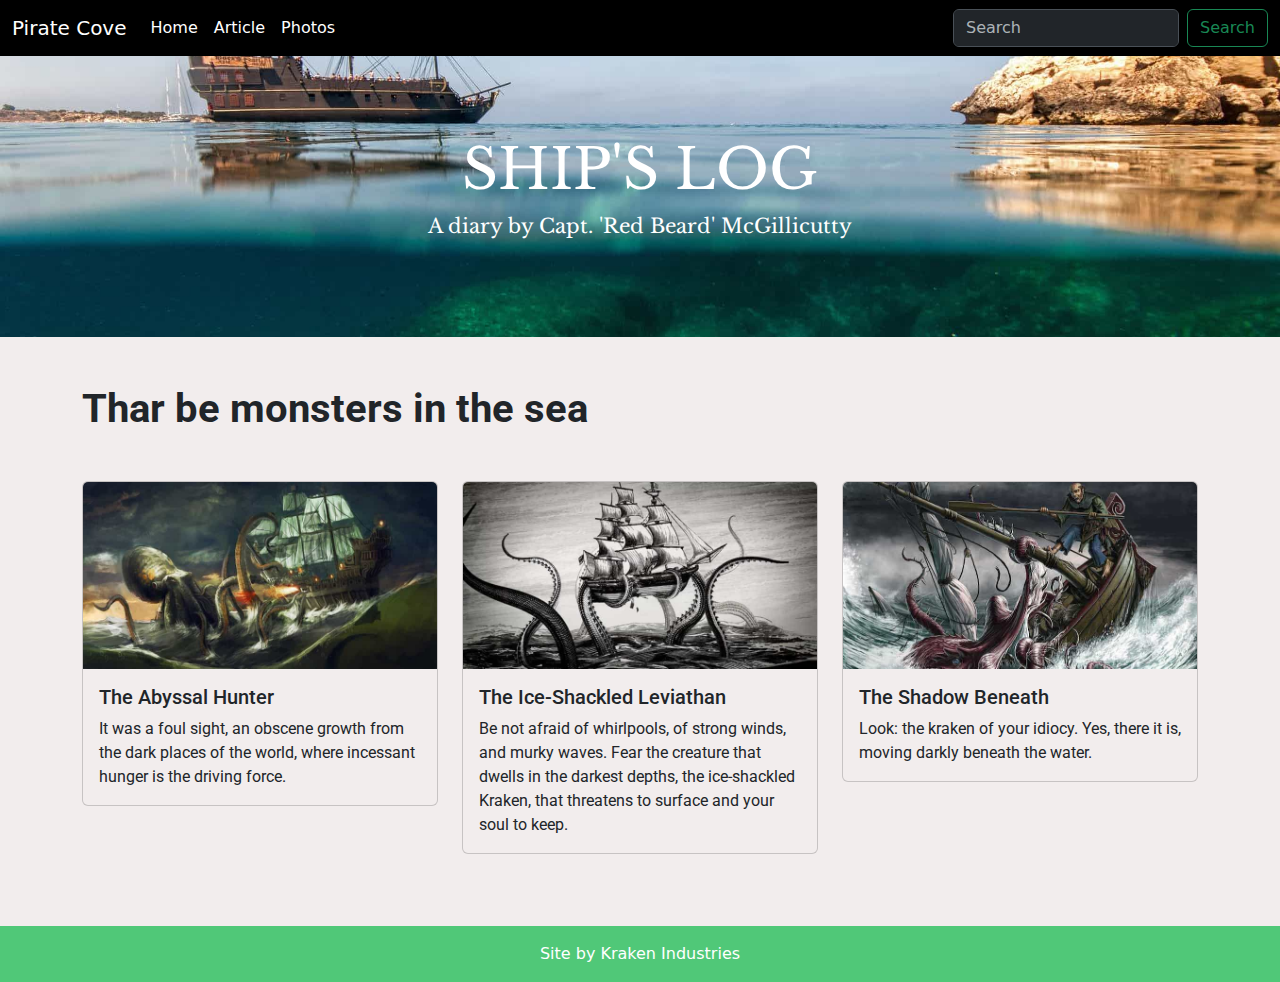
==== commit 77b86f55: "march 21 try" ====
--- a/docs/index.html
+++ b/docs/index.html
@@ -27,6 +27,10 @@
               <a class="nav-link" href="photos.html">Photos</a>
             </li>
           </ul>
+          <form class="d-flex ms-auto" role="search">
+            <input class="form-control me-2" type="search" placeholder="Search" aria-label="Search">
+            <button class="btn btn-outline-success" type="submit">Search</button>
+          </form>
         </div>
       </div>
     </nav>
--- a/docs/css/styles.css
+++ b/docs/css/styles.css
@@ -3,5 +3,5 @@
  * Bootstrap  v5.3.2 (https://getbootstrap.com/)
  * Copyright 2011-2023 The Bootstrap Authors
  * Licensed under MIT (https://github.com/twbs/bootstrap/blob/main/LICENSE)
- */:root,[data-bs-theme=light]{--bs-blue:#0d6efd;--bs-indigo:#6610f2;--bs-purple:#6f42c1;--bs-pink:#d63384;--bs-red:#dc3545;--bs-orange:#fd7e14;--bs-yellow:#ffc107;--bs-green:#198754;--bs-teal:#20c997;--bs-cyan:#0dcaf0;--bs-black:#000;--bs-white:#fff;--bs-gray:#6c757d;--bs-gray-dark:#343a40;--bs-gray-100:#f8f9fa;--bs-gray-200:#e9ecef;--bs-gray-300:#dee2e6;--bs-gray-400:#ced4da;--bs-gray-500:#adb5bd;--bs-gray-600:#6c757d;--bs-gray-700:#495057;--bs-gray-800:#343a40;--bs-gray-900:#212529;--bs-primary:#000;--bs-secondary:#6c757d;--bs-success:#198754;--bs-info:#0dcaf0;--bs-warning:#ffc107;--bs-danger:#dc3545;--bs-light:#f8f9fa;--bs-dark:#212529;--bs-primary-rgb:0,0,0;--bs-secondary-rgb:108,117,125;--bs-success-rgb:25,135,84;--bs-info-rgb:13,202,240;--bs-warning-rgb:255,193,7;--bs-danger-rgb:220,53,69;--bs-light-rgb:248,249,250;--bs-dark-rgb:33,37,41;--bs-primary-text-emphasis:#000;--bs-secondary-text-emphasis:#2b2f32;--bs-success-text-emphasis:#0a3622;--bs-info-text-emphasis:#055160;--bs-warning-text-emphasis:#664d03;--bs-danger-text-emphasis:#58151c;--bs-light-text-emphasis:#495057;--bs-dark-text-emphasis:#495057;--bs-primary-bg-subtle:#ccc;--bs-secondary-bg-subtle:#e2e3e5;--bs-success-bg-subtle:#d1e7dd;--bs-info-bg-subtle:#cff4fc;--bs-warning-bg-subtle:#fff3cd;--bs-danger-bg-subtle:#f8d7da;--bs-light-bg-subtle:#fcfcfd;--bs-dark-bg-subtle:#ced4da;--bs-primary-border-subtle:#999;--bs-secondary-border-subtle:#c4c8cb;--bs-success-border-subtle:#a3cfbb;--bs-info-border-subtle:#9eeaf9;--bs-warning-border-subtle:#ffe69c;--bs-danger-border-subtle:#f1aeb5;--bs-light-border-subtle:#e9ecef;--bs-dark-border-subtle:#adb5bd;--bs-white-rgb:255,255,255;--bs-black-rgb:0,0,0;--bs-font-sans-serif:system-ui,-apple-system,"Segoe UI",Roboto,"Helvetica Neue","Noto Sans","Liberation Sans",Arial,sans-serif,"Apple Color Emoji","Segoe UI Emoji","Segoe UI Symbol","Noto Color Emoji";--bs-font-monospace:SFMono-Regular,Menlo,Monaco,Consolas,"Liberation Mono","Courier New",monospace;--bs-gradient:linear-gradient(180deg,hsla(0,0%,100%,.15),hsla(0,0%,100%,0));--bs-body-font-family:var(--bs-font-sans-serif);--bs-body-font-size:1rem;--bs-body-font-weight:400;--bs-body-line-height:1.5;--bs-body-color:#212529;--bs-body-color-rgb:33,37,41;--bs-body-bg:#f2eded;--bs-body-bg-rgb:242,237,237;--bs-emphasis-color:#000;--bs-emphasis-color-rgb:0,0,0;--bs-secondary-color:rgba(33,37,41,.75);--bs-secondary-color-rgb:33,37,41;--bs-secondary-bg:#e9ecef;--bs-secondary-bg-rgb:233,236,239;--bs-tertiary-color:rgba(33,37,41,.5);--bs-tertiary-color-rgb:33,37,41;--bs-tertiary-bg:#f8f9fa;--bs-tertiary-bg-rgb:248,249,250;--bs-heading-color:inherit;--bs-link-color:#000;--bs-link-color-rgb:0,0,0;--bs-link-decoration:underline;--bs-link-hover-color:#000;--bs-link-hover-color-rgb:0,0,0;--bs-code-color:#d63384;--bs-highlight-color:#212529;--bs-highlight-bg:#fff3cd;--bs-border-width:1px;--bs-border-style:solid;--bs-border-color:#dee2e6;--bs-border-color-translucent:rgba(0,0,0,.175);--bs-border-radius:0.375rem;--bs-border-radius-sm:0.25rem;--bs-border-radius-lg:0.5rem;--bs-border-radius-xl:1rem;--bs-border-radius-xxl:2rem;--bs-border-radius-2xl:var(--bs-border-radius-xxl);--bs-border-radius-pill:50rem;--bs-box-shadow:0 0.5rem 1rem rgba(0,0,0,.15);--bs-box-shadow-sm:0 0.125rem 0.25rem rgba(0,0,0,.075);--bs-box-shadow-lg:0 1rem 3rem rgba(0,0,0,.175);--bs-box-shadow-inset:inset 0 1px 2px rgba(0,0,0,.075);--bs-focus-ring-width:0.25rem;--bs-focus-ring-opacity:0.25;--bs-focus-ring-color:rgba(0,0,0,.25);--bs-form-valid-color:#198754;--bs-form-valid-border-color:#198754;--bs-form-invalid-color:#dc3545;--bs-form-invalid-border-color:#dc3545}[data-bs-theme=dark]{--bs-body-color:#dee2e6;--bs-body-color-rgb:222,226,230;--bs-body-bg:#212529;--bs-body-bg-rgb:33,37,41;--bs-emphasis-color:#fff;--bs-emphasis-color-rgb:255,255,255;--bs-secondary-color:rgba(222,226,230,.75);--bs-secondary-color-rgb:222,226,230;--bs-secondary-bg:#343a40;--bs-secondary-bg-rgb:52,58,64;--bs-tertiary-color:rgba(222,226,230,.5);--bs-tertiary-color-rgb:222,226,230;--bs-tertiary-bg:#2b3035;--bs-tertiary-bg-rgb:43,48,53;--bs-primary-text-emphasis:#666;--bs-secondary-text-emphasis:#a7acb1;--bs-success-text-emphasis:#75b798;--bs-info-text-emphasis:#6edff6;--bs-warning-text-emphasis:#ffda6a;--bs-danger-text-emphasis:#ea868f;--bs-light-text-emphasis:#f8f9fa;--bs-dark-text-emphasis:#dee2e6;--bs-primary-bg-subtle:#000;--bs-secondary-bg-subtle:#161719;--bs-success-bg-subtle:#051b11;--bs-info-bg-subtle:#032830;--bs-warning-bg-subtle:#332701;--bs-danger-bg-subtle:#2c0b0e;--bs-light-bg-subtle:#343a40;--bs-dark-bg-subtle:#1a1d20;--bs-primary-border-subtle:#000;--bs-secondary-border-subtle:#41464b;--bs-success-border-subtle:#0f5132;--bs-info-border-subtle:#087990;--bs-warning-border-subtle:#997404;--bs-danger-border-subtle:#842029;--bs-light-border-subtle:#495057;--bs-dark-border-subtle:#343a40;--bs-heading-color:inherit;--bs-link-color:#666;--bs-link-hover-color:#858585;--bs-link-color-rgb:102,102,102;--bs-link-hover-color-rgb:133,133,133;--bs-code-color:#e685b5;--bs-highlight-color:#dee2e6;--bs-highlight-bg:#664d03;--bs-border-color:#495057;--bs-border-color-translucent:hsla(0,0%,100%,.15);--bs-form-valid-color:#75b798;--bs-form-valid-border-color:#75b798;--bs-form-invalid-color:#ea868f;--bs-form-invalid-border-color:#ea868f;color-scheme:dark}*,:after,:before{box-sizing:border-box}@media (prefers-reduced-motion:no-preference){:root{scroll-behavior:smooth}}body{-webkit-text-size-adjust:100%;-webkit-tap-highlight-color:rgba(0,0,0,0);background-color:var(--bs-body-bg);color:var(--bs-body-color);font-family:var(--bs-body-font-family);font-size:var(--bs-body-font-size);font-weight:var(--bs-body-font-weight);line-height:var(--bs-body-line-height);margin:0;text-align:var(--bs-body-text-align)}hr{border:0;border-top:var(--bs-border-width) solid;color:inherit;margin:1rem 0;opacity:.25}.h1,.h2,.h3,.h4,.h5,.h6,h1,h2,h3,h4,h5,h6{color:var(--bs-heading-color);font-weight:500;line-height:1.2;margin-bottom:.5rem;margin-top:0}.h1,h1{font-size:calc(1.375rem + 1.5vw)}@media (min-width:1200px){.h1,h1{font-size:2.5rem}}.h2,h2{font-size:calc(1.325rem + .9vw)}@media (min-width:1200px){.h2,h2{font-size:2rem}}.h3,h3{font-size:calc(1.3rem + .6vw)}@media (min-width:1200px){.h3,h3{font-size:1.75rem}}.h4,h4{font-size:calc(1.275rem + .3vw)}@media (min-width:1200px){.h4,h4{font-size:1.5rem}}.h5,h5{font-size:1.25rem}.h6,h6{font-size:1rem}p{margin-bottom:1rem;margin-top:0}abbr[title]{cursor:help;-webkit-text-decoration:underline dotted;-moz-text-decoration:underline dotted;text-decoration:underline dotted;-webkit-text-decoration-skip-ink:none;text-decoration-skip-ink:none}address{font-style:normal;line-height:inherit;margin-bottom:1rem}ol,ul{padding-left:2rem}dl,ol,ul{margin-bottom:1rem;margin-top:0}ol ol,ol ul,ul ol,ul ul{margin-bottom:0}dt{font-weight:700}dd{margin-bottom:.5rem;margin-left:0}blockquote{margin:0 0 1rem}b,strong{font-weight:bolder}.small,small{font-size:.875em}.mark,mark{background-color:var(--bs-highlight-bg);color:var(--bs-highlight-color);padding:.1875em}sub,sup{font-size:.75em;line-height:0;position:relative;vertical-align:baseline}sub{bottom:-.25em}sup{top:-.5em}a{color:rgba(var(--bs-link-color-rgb),var(--bs-link-opacity,1));text-decoration:underline}a:hover{--bs-link-color-rgb:var(--bs-link-hover-color-rgb)}a:not([href]):not([class]),a:not([href]):not([class]):hover{color:inherit;text-decoration:none}code,kbd,pre,samp{font-family:var(--bs-font-monospace);font-size:1em}pre{display:block;font-size:.875em;margin-bottom:1rem;margin-top:0;overflow:auto}pre code{color:inherit;font-size:inherit;word-break:normal}code{word-wrap:break-word;color:var(--bs-code-color);font-size:.875em}a>code{color:inherit}kbd{background-color:var(--bs-body-color);border-radius:.25rem;color:var(--bs-body-bg);font-size:.875em;padding:.1875rem .375rem}kbd kbd{font-size:1em;padding:0}figure{margin:0 0 1rem}img,svg{vertical-align:middle}table{border-collapse:collapse;caption-side:bottom}caption{color:var(--bs-secondary-color);padding-bottom:.5rem;padding-top:.5rem;text-align:left}th{text-align:inherit;text-align:-webkit-match-parent}tbody,td,tfoot,th,thead,tr{border:0 solid;border-color:inherit}label{display:inline-block}button{border-radius:0}button:focus:not(:focus-visible){outline:0}button,input,optgroup,select,textarea{font-family:inherit;font-size:inherit;line-height:inherit;margin:0}button,select{text-transform:none}[role=button]{cursor:pointer}select{word-wrap:normal}select:disabled{opacity:1}[list]:not([type=date]):not([type=datetime-local]):not([type=month]):not([type=week]):not([type=time])::-webkit-calendar-picker-indicator{display:none!important}[type=button],[type=reset],[type=submit],button{-webkit-appearance:button}[type=button]:not(:disabled),[type=reset]:not(:disabled),[type=submit]:not(:disabled),button:not(:disabled){cursor:pointer}::-moz-focus-inner{border-style:none;padding:0}textarea{resize:vertical}fieldset{border:0;margin:0;min-width:0;padding:0}legend{float:left;font-size:calc(1.275rem + .3vw);line-height:inherit;margin-bottom:.5rem;padding:0;width:100%}@media (min-width:1200px){legend{font-size:1.5rem}}legend+*{clear:left}::-webkit-datetime-edit-day-field,::-webkit-datetime-edit-fields-wrapper,::-webkit-datetime-edit-hour-field,::-webkit-datetime-edit-minute,::-webkit-datetime-edit-month-field,::-webkit-datetime-edit-text,::-webkit-datetime-edit-year-field{padding:0}::-webkit-inner-spin-button{height:auto}[type=search]{-webkit-appearance:textfield;outline-offset:-2px}::-webkit-search-decoration{-webkit-appearance:none}::-webkit-color-swatch-wrapper{padding:0}::-webkit-file-upload-button{-webkit-appearance:button;font:inherit}::file-selector-button{-webkit-appearance:button;font:inherit}output{display:inline-block}iframe{border:0}summary{cursor:pointer;display:list-item}progress{vertical-align:baseline}[hidden]{display:none!important}.lead{font-size:1.25rem;font-weight:300}.display-1{font-size:calc(1.625rem + 4.5vw);font-weight:300;line-height:1.2}@media (min-width:1200px){.display-1{font-size:5rem}}.display-2{font-size:calc(1.575rem + 3.9vw);font-weight:300;line-height:1.2}@media (min-width:1200px){.display-2{font-size:4.5rem}}.display-3{font-size:calc(1.525rem + 3.3vw);font-weight:300;line-height:1.2}@media (min-width:1200px){.display-3{font-size:4rem}}.display-4{font-size:calc(1.475rem + 2.7vw);font-weight:300;line-height:1.2}@media (min-width:1200px){.display-4{font-size:3.5rem}}.display-5{font-size:calc(1.425rem + 2.1vw);font-weight:300;line-height:1.2}@media (min-width:1200px){.display-5{font-size:3rem}}.display-6{font-size:calc(1.375rem + 1.5vw);font-weight:300;line-height:1.2}@media (min-width:1200px){.display-6{font-size:2.5rem}}.list-inline,.list-unstyled{list-style:none;padding-left:0}.list-inline-item{display:inline-block}.list-inline-item:not(:last-child){margin-right:.5rem}.initialism{font-size:.875em;text-transform:uppercase}.blockquote{font-size:1.25rem;margin-bottom:1rem}.blockquote>:last-child{margin-bottom:0}.blockquote-footer{color:#6c757d;font-size:.875em;margin-bottom:1rem;margin-top:-1rem}.blockquote-footer:before{content:"— "}.img-fluid,.img-thumbnail{height:auto;max-width:100%}.img-thumbnail{background-color:var(--bs-body-bg);border:var(--bs-border-width) solid var(--bs-border-color);border-radius:var(--bs-border-radius);padding:.25rem}.figure{display:inline-block}.figure-img{line-height:1;margin-bottom:.5rem}.figure-caption{color:var(--bs-secondary-color);font-size:.875em}.container,.container-fluid,.container-lg,.container-md,.container-sm,.container-xl,.container-xxl{--bs-gutter-x:1.5rem;--bs-gutter-y:0;margin-left:auto;margin-right:auto;padding-left:calc(var(--bs-gutter-x)*.5);padding-right:calc(var(--bs-gutter-x)*.5);width:100%}@media (min-width:576px){.container,.container-sm{max-width:540px}}@media (min-width:768px){.container,.container-md,.container-sm{max-width:720px}}@media (min-width:992px){.container,.container-lg,.container-md,.container-sm{max-width:960px}}@media (min-width:1200px){.container,.container-lg,.container-md,.container-sm,.container-xl{max-width:1140px}}@media (min-width:1400px){.container,.container-lg,.container-md,.container-sm,.container-xl,.container-xxl{max-width:1320px}}:root{--bs-breakpoint-xs:0;--bs-breakpoint-sm:576px;--bs-breakpoint-md:768px;--bs-breakpoint-lg:992px;--bs-breakpoint-xl:1200px;--bs-breakpoint-xxl:1400px}.row{--bs-gutter-x:1.5rem;--bs-gutter-y:0;display:-webkit-flex;display:-ms-flexbox;display:flex;-webkit-flex-wrap:wrap;-ms-flex-wrap:wrap;flex-wrap:wrap;margin-left:calc(var(--bs-gutter-x)*-.5);margin-right:calc(var(--bs-gutter-x)*-.5);margin-top:calc(var(--bs-gutter-y)*-1)}.row>*{-ms-flex-negative:0;-webkit-flex-shrink:0;flex-shrink:0;margin-top:var(--bs-gutter-y);max-width:100%;padding-left:calc(var(--bs-gutter-x)*.5);padding-right:calc(var(--bs-gutter-x)*.5);width:100%}.col{-webkit-flex:1 0 0%;-ms-flex:1 0 0%;flex:1 0 0%}.row-cols-auto>*{width:auto}.row-cols-1>*,.row-cols-auto>*{-webkit-flex:0 0 auto;-ms-flex:0 0 auto;flex:0 0 auto}.row-cols-1>*{width:100%}.row-cols-2>*{width:50%}.row-cols-2>*,.row-cols-3>*{-webkit-flex:0 0 auto;-ms-flex:0 0 auto;flex:0 0 auto}.row-cols-3>*{width:33.33333333%}.row-cols-4>*{width:25%}.row-cols-4>*,.row-cols-5>*{-webkit-flex:0 0 auto;-ms-flex:0 0 auto;flex:0 0 auto}.row-cols-5>*{width:20%}.row-cols-6>*{width:16.66666667%}.col-auto,.row-cols-6>*{-webkit-flex:0 0 auto;-ms-flex:0 0 auto;flex:0 0 auto}.col-auto{width:auto}.col-1{width:8.33333333%}.col-1,.col-2{-webkit-flex:0 0 auto;-ms-flex:0 0 auto;flex:0 0 auto}.col-2{width:16.66666667%}.col-3{width:25%}.col-3,.col-4{-webkit-flex:0 0 auto;-ms-flex:0 0 auto;flex:0 0 auto}.col-4{width:33.33333333%}.col-5{width:41.66666667%}.col-5,.col-6{-webkit-flex:0 0 auto;-ms-flex:0 0 auto;flex:0 0 auto}.col-6{width:50%}.col-7{width:58.33333333%}.col-7,.col-8{-webkit-flex:0 0 auto;-ms-flex:0 0 auto;flex:0 0 auto}.col-8{width:66.66666667%}.col-9{width:75%}.col-10,.col-9{-webkit-flex:0 0 auto;-ms-flex:0 0 auto;flex:0 0 auto}.col-10{width:83.33333333%}.col-11{width:91.66666667%}.col-11,.col-12{-webkit-flex:0 0 auto;-ms-flex:0 0 auto;flex:0 0 auto}.col-12{width:100%}.offset-1{margin-left:8.33333333%}.offset-2{margin-left:16.66666667%}.offset-3{margin-left:25%}.offset-4{margin-left:33.33333333%}.offset-5{margin-left:41.66666667%}.offset-6{margin-left:50%}.offset-7{margin-left:58.33333333%}.offset-8{margin-left:66.66666667%}.offset-9{margin-left:75%}.offset-10{margin-left:83.33333333%}.offset-11{margin-left:91.66666667%}.g-0,.gx-0{--bs-gutter-x:0}.g-0,.gy-0{--bs-gutter-y:0}.g-1,.gx-1{--bs-gutter-x:0.25rem}.g-1,.gy-1{--bs-gutter-y:0.25rem}.g-2,.gx-2{--bs-gutter-x:0.5rem}.g-2,.gy-2{--bs-gutter-y:0.5rem}.g-3,.gx-3{--bs-gutter-x:1rem}.g-3,.gy-3{--bs-gutter-y:1rem}.g-4,.gx-4{--bs-gutter-x:1.5rem}.g-4,.gy-4{--bs-gutter-y:1.5rem}.g-5,.gx-5{--bs-gutter-x:3rem}.g-5,.gy-5{--bs-gutter-y:3rem}@media (min-width:576px){.col-sm{-webkit-flex:1 0 0%;-ms-flex:1 0 0%;flex:1 0 0%}.row-cols-sm-auto>*{width:auto}.row-cols-sm-1>*,.row-cols-sm-auto>*{-webkit-flex:0 0 auto;-ms-flex:0 0 auto;flex:0 0 auto}.row-cols-sm-1>*{width:100%}.row-cols-sm-2>*{width:50%}.row-cols-sm-2>*,.row-cols-sm-3>*{-webkit-flex:0 0 auto;-ms-flex:0 0 auto;flex:0 0 auto}.row-cols-sm-3>*{width:33.33333333%}.row-cols-sm-4>*{width:25%}.row-cols-sm-4>*,.row-cols-sm-5>*{-webkit-flex:0 0 auto;-ms-flex:0 0 auto;flex:0 0 auto}.row-cols-sm-5>*{width:20%}.row-cols-sm-6>*{width:16.66666667%}.col-sm-auto,.row-cols-sm-6>*{-webkit-flex:0 0 auto;-ms-flex:0 0 auto;flex:0 0 auto}.col-sm-auto{width:auto}.col-sm-1{width:8.33333333%}.col-sm-1,.col-sm-2{-webkit-flex:0 0 auto;-ms-flex:0 0 auto;flex:0 0 auto}.col-sm-2{width:16.66666667%}.col-sm-3{width:25%}.col-sm-3,.col-sm-4{-webkit-flex:0 0 auto;-ms-flex:0 0 auto;flex:0 0 auto}.col-sm-4{width:33.33333333%}.col-sm-5{width:41.66666667%}.col-sm-5,.col-sm-6{-webkit-flex:0 0 auto;-ms-flex:0 0 auto;flex:0 0 auto}.col-sm-6{width:50%}.col-sm-7{width:58.33333333%}.col-sm-7,.col-sm-8{-webkit-flex:0 0 auto;-ms-flex:0 0 auto;flex:0 0 auto}.col-sm-8{width:66.66666667%}.col-sm-9{width:75%}.col-sm-10,.col-sm-9{-webkit-flex:0 0 auto;-ms-flex:0 0 auto;flex:0 0 auto}.col-sm-10{width:83.33333333%}.col-sm-11{width:91.66666667%}.col-sm-11,.col-sm-12{-webkit-flex:0 0 auto;-ms-flex:0 0 auto;flex:0 0 auto}.col-sm-12{width:100%}.offset-sm-0{margin-left:0}.offset-sm-1{margin-left:8.33333333%}.offset-sm-2{margin-left:16.66666667%}.offset-sm-3{margin-left:25%}.offset-sm-4{margin-left:33.33333333%}.offset-sm-5{margin-left:41.66666667%}.offset-sm-6{margin-left:50%}.offset-sm-7{margin-left:58.33333333%}.offset-sm-8{margin-left:66.66666667%}.offset-sm-9{margin-left:75%}.offset-sm-10{margin-left:83.33333333%}.offset-sm-11{margin-left:91.66666667%}.g-sm-0,.gx-sm-0{--bs-gutter-x:0}.g-sm-0,.gy-sm-0{--bs-gutter-y:0}.g-sm-1,.gx-sm-1{--bs-gutter-x:0.25rem}.g-sm-1,.gy-sm-1{--bs-gutter-y:0.25rem}.g-sm-2,.gx-sm-2{--bs-gutter-x:0.5rem}.g-sm-2,.gy-sm-2{--bs-gutter-y:0.5rem}.g-sm-3,.gx-sm-3{--bs-gutter-x:1rem}.g-sm-3,.gy-sm-3{--bs-gutter-y:1rem}.g-sm-4,.gx-sm-4{--bs-gutter-x:1.5rem}.g-sm-4,.gy-sm-4{--bs-gutter-y:1.5rem}.g-sm-5,.gx-sm-5{--bs-gutter-x:3rem}.g-sm-5,.gy-sm-5{--bs-gutter-y:3rem}}@media (min-width:768px){.col-md{-webkit-flex:1 0 0%;-ms-flex:1 0 0%;flex:1 0 0%}.row-cols-md-auto>*{width:auto}.row-cols-md-1>*,.row-cols-md-auto>*{-webkit-flex:0 0 auto;-ms-flex:0 0 auto;flex:0 0 auto}.row-cols-md-1>*{width:100%}.row-cols-md-2>*{width:50%}.row-cols-md-2>*,.row-cols-md-3>*{-webkit-flex:0 0 auto;-ms-flex:0 0 auto;flex:0 0 auto}.row-cols-md-3>*{width:33.33333333%}.row-cols-md-4>*{width:25%}.row-cols-md-4>*,.row-cols-md-5>*{-webkit-flex:0 0 auto;-ms-flex:0 0 auto;flex:0 0 auto}.row-cols-md-5>*{width:20%}.row-cols-md-6>*{width:16.66666667%}.col-md-auto,.row-cols-md-6>*{-webkit-flex:0 0 auto;-ms-flex:0 0 auto;flex:0 0 auto}.col-md-auto{width:auto}.col-md-1{width:8.33333333%}.col-md-1,.col-md-2{-webkit-flex:0 0 auto;-ms-flex:0 0 auto;flex:0 0 auto}.col-md-2{width:16.66666667%}.col-md-3{width:25%}.col-md-3,.col-md-4{-webkit-flex:0 0 auto;-ms-flex:0 0 auto;flex:0 0 auto}.col-md-4{width:33.33333333%}.col-md-5{width:41.66666667%}.col-md-5,.col-md-6{-webkit-flex:0 0 auto;-ms-flex:0 0 auto;flex:0 0 auto}.col-md-6{width:50%}.col-md-7{width:58.33333333%}.col-md-7,.col-md-8{-webkit-flex:0 0 auto;-ms-flex:0 0 auto;flex:0 0 auto}.col-md-8{width:66.66666667%}.col-md-9{width:75%}.col-md-10,.col-md-9{-webkit-flex:0 0 auto;-ms-flex:0 0 auto;flex:0 0 auto}.col-md-10{width:83.33333333%}.col-md-11{width:91.66666667%}.col-md-11,.col-md-12{-webkit-flex:0 0 auto;-ms-flex:0 0 auto;flex:0 0 auto}.col-md-12{width:100%}.offset-md-0{margin-left:0}.offset-md-1{margin-left:8.33333333%}.offset-md-2{margin-left:16.66666667%}.offset-md-3{margin-left:25%}.offset-md-4{margin-left:33.33333333%}.offset-md-5{margin-left:41.66666667%}.offset-md-6{margin-left:50%}.offset-md-7{margin-left:58.33333333%}.offset-md-8{margin-left:66.66666667%}.offset-md-9{margin-left:75%}.offset-md-10{margin-left:83.33333333%}.offset-md-11{margin-left:91.66666667%}.g-md-0,.gx-md-0{--bs-gutter-x:0}.g-md-0,.gy-md-0{--bs-gutter-y:0}.g-md-1,.gx-md-1{--bs-gutter-x:0.25rem}.g-md-1,.gy-md-1{--bs-gutter-y:0.25rem}.g-md-2,.gx-md-2{--bs-gutter-x:0.5rem}.g-md-2,.gy-md-2{--bs-gutter-y:0.5rem}.g-md-3,.gx-md-3{--bs-gutter-x:1rem}.g-md-3,.gy-md-3{--bs-gutter-y:1rem}.g-md-4,.gx-md-4{--bs-gutter-x:1.5rem}.g-md-4,.gy-md-4{--bs-gutter-y:1.5rem}.g-md-5,.gx-md-5{--bs-gutter-x:3rem}.g-md-5,.gy-md-5{--bs-gutter-y:3rem}}@media (min-width:992px){.col-lg{-webkit-flex:1 0 0%;-ms-flex:1 0 0%;flex:1 0 0%}.row-cols-lg-auto>*{width:auto}.row-cols-lg-1>*,.row-cols-lg-auto>*{-webkit-flex:0 0 auto;-ms-flex:0 0 auto;flex:0 0 auto}.row-cols-lg-1>*{width:100%}.row-cols-lg-2>*{width:50%}.row-cols-lg-2>*,.row-cols-lg-3>*{-webkit-flex:0 0 auto;-ms-flex:0 0 auto;flex:0 0 auto}.row-cols-lg-3>*{width:33.33333333%}.row-cols-lg-4>*{width:25%}.row-cols-lg-4>*,.row-cols-lg-5>*{-webkit-flex:0 0 auto;-ms-flex:0 0 auto;flex:0 0 auto}.row-cols-lg-5>*{width:20%}.row-cols-lg-6>*{width:16.66666667%}.col-lg-auto,.row-cols-lg-6>*{-webkit-flex:0 0 auto;-ms-flex:0 0 auto;flex:0 0 auto}.col-lg-auto{width:auto}.col-lg-1{width:8.33333333%}.col-lg-1,.col-lg-2{-webkit-flex:0 0 auto;-ms-flex:0 0 auto;flex:0 0 auto}.col-lg-2{width:16.66666667%}.col-lg-3{width:25%}.col-lg-3,.col-lg-4{-webkit-flex:0 0 auto;-ms-flex:0 0 auto;flex:0 0 auto}.col-lg-4{width:33.33333333%}.col-lg-5{width:41.66666667%}.col-lg-5,.col-lg-6{-webkit-flex:0 0 auto;-ms-flex:0 0 auto;flex:0 0 auto}.col-lg-6{width:50%}.col-lg-7{width:58.33333333%}.col-lg-7,.col-lg-8{-webkit-flex:0 0 auto;-ms-flex:0 0 auto;flex:0 0 auto}.col-lg-8{width:66.66666667%}.col-lg-9{width:75%}.col-lg-10,.col-lg-9{-webkit-flex:0 0 auto;-ms-flex:0 0 auto;flex:0 0 auto}.col-lg-10{width:83.33333333%}.col-lg-11{width:91.66666667%}.col-lg-11,.col-lg-12{-webkit-flex:0 0 auto;-ms-flex:0 0 auto;flex:0 0 auto}.col-lg-12{width:100%}.offset-lg-0{margin-left:0}.offset-lg-1{margin-left:8.33333333%}.offset-lg-2{margin-left:16.66666667%}.offset-lg-3{margin-left:25%}.offset-lg-4{margin-left:33.33333333%}.offset-lg-5{margin-left:41.66666667%}.offset-lg-6{margin-left:50%}.offset-lg-7{margin-left:58.33333333%}.offset-lg-8{margin-left:66.66666667%}.offset-lg-9{margin-left:75%}.offset-lg-10{margin-left:83.33333333%}.offset-lg-11{margin-left:91.66666667%}.g-lg-0,.gx-lg-0{--bs-gutter-x:0}.g-lg-0,.gy-lg-0{--bs-gutter-y:0}.g-lg-1,.gx-lg-1{--bs-gutter-x:0.25rem}.g-lg-1,.gy-lg-1{--bs-gutter-y:0.25rem}.g-lg-2,.gx-lg-2{--bs-gutter-x:0.5rem}.g-lg-2,.gy-lg-2{--bs-gutter-y:0.5rem}.g-lg-3,.gx-lg-3{--bs-gutter-x:1rem}.g-lg-3,.gy-lg-3{--bs-gutter-y:1rem}.g-lg-4,.gx-lg-4{--bs-gutter-x:1.5rem}.g-lg-4,.gy-lg-4{--bs-gutter-y:1.5rem}.g-lg-5,.gx-lg-5{--bs-gutter-x:3rem}.g-lg-5,.gy-lg-5{--bs-gutter-y:3rem}}@media (min-width:1200px){.col-xl{-webkit-flex:1 0 0%;-ms-flex:1 0 0%;flex:1 0 0%}.row-cols-xl-auto>*{width:auto}.row-cols-xl-1>*,.row-cols-xl-auto>*{-webkit-flex:0 0 auto;-ms-flex:0 0 auto;flex:0 0 auto}.row-cols-xl-1>*{width:100%}.row-cols-xl-2>*{width:50%}.row-cols-xl-2>*,.row-cols-xl-3>*{-webkit-flex:0 0 auto;-ms-flex:0 0 auto;flex:0 0 auto}.row-cols-xl-3>*{width:33.33333333%}.row-cols-xl-4>*{width:25%}.row-cols-xl-4>*,.row-cols-xl-5>*{-webkit-flex:0 0 auto;-ms-flex:0 0 auto;flex:0 0 auto}.row-cols-xl-5>*{width:20%}.row-cols-xl-6>*{width:16.66666667%}.col-xl-auto,.row-cols-xl-6>*{-webkit-flex:0 0 auto;-ms-flex:0 0 auto;flex:0 0 auto}.col-xl-auto{width:auto}.col-xl-1{width:8.33333333%}.col-xl-1,.col-xl-2{-webkit-flex:0 0 auto;-ms-flex:0 0 auto;flex:0 0 auto}.col-xl-2{width:16.66666667%}.col-xl-3{width:25%}.col-xl-3,.col-xl-4{-webkit-flex:0 0 auto;-ms-flex:0 0 auto;flex:0 0 auto}.col-xl-4{width:33.33333333%}.col-xl-5{width:41.66666667%}.col-xl-5,.col-xl-6{-webkit-flex:0 0 auto;-ms-flex:0 0 auto;flex:0 0 auto}.col-xl-6{width:50%}.col-xl-7{width:58.33333333%}.col-xl-7,.col-xl-8{-webkit-flex:0 0 auto;-ms-flex:0 0 auto;flex:0 0 auto}.col-xl-8{width:66.66666667%}.col-xl-9{width:75%}.col-xl-10,.col-xl-9{-webkit-flex:0 0 auto;-ms-flex:0 0 auto;flex:0 0 auto}.col-xl-10{width:83.33333333%}.col-xl-11{width:91.66666667%}.col-xl-11,.col-xl-12{-webkit-flex:0 0 auto;-ms-flex:0 0 auto;flex:0 0 auto}.col-xl-12{width:100%}.offset-xl-0{margin-left:0}.offset-xl-1{margin-left:8.33333333%}.offset-xl-2{margin-left:16.66666667%}.offset-xl-3{margin-left:25%}.offset-xl-4{margin-left:33.33333333%}.offset-xl-5{margin-left:41.66666667%}.offset-xl-6{margin-left:50%}.offset-xl-7{margin-left:58.33333333%}.offset-xl-8{margin-left:66.66666667%}.offset-xl-9{margin-left:75%}.offset-xl-10{margin-left:83.33333333%}.offset-xl-11{margin-left:91.66666667%}.g-xl-0,.gx-xl-0{--bs-gutter-x:0}.g-xl-0,.gy-xl-0{--bs-gutter-y:0}.g-xl-1,.gx-xl-1{--bs-gutter-x:0.25rem}.g-xl-1,.gy-xl-1{--bs-gutter-y:0.25rem}.g-xl-2,.gx-xl-2{--bs-gutter-x:0.5rem}.g-xl-2,.gy-xl-2{--bs-gutter-y:0.5rem}.g-xl-3,.gx-xl-3{--bs-gutter-x:1rem}.g-xl-3,.gy-xl-3{--bs-gutter-y:1rem}.g-xl-4,.gx-xl-4{--bs-gutter-x:1.5rem}.g-xl-4,.gy-xl-4{--bs-gutter-y:1.5rem}.g-xl-5,.gx-xl-5{--bs-gutter-x:3rem}.g-xl-5,.gy-xl-5{--bs-gutter-y:3rem}}@media (min-width:1400px){.col-xxl{-webkit-flex:1 0 0%;-ms-flex:1 0 0%;flex:1 0 0%}.row-cols-xxl-auto>*{width:auto}.row-cols-xxl-1>*,.row-cols-xxl-auto>*{-webkit-flex:0 0 auto;-ms-flex:0 0 auto;flex:0 0 auto}.row-cols-xxl-1>*{width:100%}.row-cols-xxl-2>*{width:50%}.row-cols-xxl-2>*,.row-cols-xxl-3>*{-webkit-flex:0 0 auto;-ms-flex:0 0 auto;flex:0 0 auto}.row-cols-xxl-3>*{width:33.33333333%}.row-cols-xxl-4>*{width:25%}.row-cols-xxl-4>*,.row-cols-xxl-5>*{-webkit-flex:0 0 auto;-ms-flex:0 0 auto;flex:0 0 auto}.row-cols-xxl-5>*{width:20%}.row-cols-xxl-6>*{width:16.66666667%}.col-xxl-auto,.row-cols-xxl-6>*{-webkit-flex:0 0 auto;-ms-flex:0 0 auto;flex:0 0 auto}.col-xxl-auto{width:auto}.col-xxl-1{width:8.33333333%}.col-xxl-1,.col-xxl-2{-webkit-flex:0 0 auto;-ms-flex:0 0 auto;flex:0 0 auto}.col-xxl-2{width:16.66666667%}.col-xxl-3{width:25%}.col-xxl-3,.col-xxl-4{-webkit-flex:0 0 auto;-ms-flex:0 0 auto;flex:0 0 auto}.col-xxl-4{width:33.33333333%}.col-xxl-5{width:41.66666667%}.col-xxl-5,.col-xxl-6{-webkit-flex:0 0 auto;-ms-flex:0 0 auto;flex:0 0 auto}.col-xxl-6{width:50%}.col-xxl-7{width:58.33333333%}.col-xxl-7,.col-xxl-8{-webkit-flex:0 0 auto;-ms-flex:0 0 auto;flex:0 0 auto}.col-xxl-8{width:66.66666667%}.col-xxl-9{width:75%}.col-xxl-10,.col-xxl-9{-webkit-flex:0 0 auto;-ms-flex:0 0 auto;flex:0 0 auto}.col-xxl-10{width:83.33333333%}.col-xxl-11{width:91.66666667%}.col-xxl-11,.col-xxl-12{-webkit-flex:0 0 auto;-ms-flex:0 0 auto;flex:0 0 auto}.col-xxl-12{width:100%}.offset-xxl-0{margin-left:0}.offset-xxl-1{margin-left:8.33333333%}.offset-xxl-2{margin-left:16.66666667%}.offset-xxl-3{margin-left:25%}.offset-xxl-4{margin-left:33.33333333%}.offset-xxl-5{margin-left:41.66666667%}.offset-xxl-6{margin-left:50%}.offset-xxl-7{margin-left:58.33333333%}.offset-xxl-8{margin-left:66.66666667%}.offset-xxl-9{margin-left:75%}.offset-xxl-10{margin-left:83.33333333%}.offset-xxl-11{margin-left:91.66666667%}.g-xxl-0,.gx-xxl-0{--bs-gutter-x:0}.g-xxl-0,.gy-xxl-0{--bs-gutter-y:0}.g-xxl-1,.gx-xxl-1{--bs-gutter-x:0.25rem}.g-xxl-1,.gy-xxl-1{--bs-gutter-y:0.25rem}.g-xxl-2,.gx-xxl-2{--bs-gutter-x:0.5rem}.g-xxl-2,.gy-xxl-2{--bs-gutter-y:0.5rem}.g-xxl-3,.gx-xxl-3{--bs-gutter-x:1rem}.g-xxl-3,.gy-xxl-3{--bs-gutter-y:1rem}.g-xxl-4,.gx-xxl-4{--bs-gutter-x:1.5rem}.g-xxl-4,.gy-xxl-4{--bs-gutter-y:1.5rem}.g-xxl-5,.gx-xxl-5{--bs-gutter-x:3rem}.g-xxl-5,.gy-xxl-5{--bs-gutter-y:3rem}}.table{--bs-table-color-type:initial;--bs-table-bg-type:initial;--bs-table-color-state:initial;--bs-table-bg-state:initial;--bs-table-color:var(--bs-emphasis-color);--bs-table-bg:var(--bs-body-bg);--bs-table-border-color:var(--bs-border-color);--bs-table-accent-bg:transparent;--bs-table-striped-color:var(--bs-emphasis-color);--bs-table-striped-bg:rgba(var(--bs-emphasis-color-rgb),0.05);--bs-table-active-color:var(--bs-emphasis-color);--bs-table-active-bg:rgba(var(--bs-emphasis-color-rgb),0.1);--bs-table-hover-color:var(--bs-emphasis-color);--bs-table-hover-bg:rgba(var(--bs-emphasis-color-rgb),0.075);border-color:var(--bs-table-border-color);margin-bottom:1rem;vertical-align:top;width:100%}.table>:not(caption)>*>*{background-color:var(--bs-table-bg);border-bottom-width:var(--bs-border-width);box-shadow:inset 0 0 0 9999px var(--bs-table-bg-state,var(--bs-table-bg-type,var(--bs-table-accent-bg)));color:var(--bs-table-color-state,var(--bs-table-color-type,var(--bs-table-color)));padding:.5rem}.table>tbody{vertical-align:inherit}.table>thead{vertical-align:bottom}.table-group-divider{border-top:calc(var(--bs-border-width)*2) solid}.caption-top{caption-side:top}.table-sm>:not(caption)>*>*{padding:.25rem}.table-bordered>:not(caption)>*{border-width:var(--bs-border-width) 0}.table-bordered>:not(caption)>*>*{border-width:0 var(--bs-border-width)}.table-borderless>:not(caption)>*>*{border-bottom-width:0}.table-borderless>:not(:first-child){border-top-width:0}.table-striped-columns>:not(caption)>tr>:nth-child(2n),.table-striped>tbody>tr:nth-of-type(odd)>*{--bs-table-color-type:var(--bs-table-striped-color);--bs-table-bg-type:var(--bs-table-striped-bg)}.table-active{--bs-table-color-state:var(--bs-table-active-color);--bs-table-bg-state:var(--bs-table-active-bg)}.table-hover>tbody>tr:hover>*{--bs-table-color-state:var(--bs-table-hover-color);--bs-table-bg-state:var(--bs-table-hover-bg)}.table-primary{--bs-table-color:#000;--bs-table-bg:#ccc;--bs-table-border-color:#a3a3a3;--bs-table-striped-bg:#c2c2c2;--bs-table-striped-color:#000;--bs-table-active-bg:#b8b8b8;--bs-table-active-color:#000;--bs-table-hover-bg:#bdbdbd;--bs-table-hover-color:#000}.table-primary,.table-secondary{border-color:var(--bs-table-border-color);color:var(--bs-table-color)}.table-secondary{--bs-table-color:#000;--bs-table-bg:#e2e3e5;--bs-table-border-color:#b5b6b7;--bs-table-striped-bg:#d7d8da;--bs-table-striped-color:#000;--bs-table-active-bg:#cbccce;--bs-table-active-color:#000;--bs-table-hover-bg:#d1d2d4;--bs-table-hover-color:#000}.table-success{--bs-table-color:#000;--bs-table-bg:#d1e7dd;--bs-table-border-color:#a7b9b1;--bs-table-striped-bg:#c7dbd2;--bs-table-striped-color:#000;--bs-table-active-bg:#bcd0c7;--bs-table-active-color:#000;--bs-table-hover-bg:#c1d6cc;--bs-table-hover-color:#000}.table-info,.table-success{border-color:var(--bs-table-border-color);color:var(--bs-table-color)}.table-info{--bs-table-color:#000;--bs-table-bg:#cff4fc;--bs-table-border-color:#a6c3ca;--bs-table-striped-bg:#c5e8ef;--bs-table-striped-color:#000;--bs-table-active-bg:#badce3;--bs-table-active-color:#000;--bs-table-hover-bg:#bfe2e9;--bs-table-hover-color:#000}.table-warning{--bs-table-color:#000;--bs-table-bg:#fff3cd;--bs-table-border-color:#ccc2a4;--bs-table-striped-bg:#f2e7c3;--bs-table-striped-color:#000;--bs-table-active-bg:#e6dbb9;--bs-table-active-color:#000;--bs-table-hover-bg:#ece1be;--bs-table-hover-color:#000}.table-danger,.table-warning{border-color:var(--bs-table-border-color);color:var(--bs-table-color)}.table-danger{--bs-table-color:#000;--bs-table-bg:#f8d7da;--bs-table-border-color:#c6acae;--bs-table-striped-bg:#eccccf;--bs-table-striped-color:#000;--bs-table-active-bg:#dfc2c4;--bs-table-active-color:#000;--bs-table-hover-bg:#e5c7ca;--bs-table-hover-color:#000}.table-light{--bs-table-color:#000;--bs-table-bg:#f8f9fa;--bs-table-border-color:#c6c7c8;--bs-table-striped-bg:#ecedee;--bs-table-striped-color:#000;--bs-table-active-bg:#dfe0e1;--bs-table-active-color:#000;--bs-table-hover-bg:#e5e6e7;--bs-table-hover-color:#000}.table-dark,.table-light{border-color:var(--bs-table-border-color);color:var(--bs-table-color)}.table-dark{--bs-table-color:#fff;--bs-table-bg:#212529;--bs-table-border-color:#4d5154;--bs-table-striped-bg:#2c3034;--bs-table-striped-color:#fff;--bs-table-active-bg:#373b3e;--bs-table-active-color:#fff;--bs-table-hover-bg:#323539;--bs-table-hover-color:#fff}.table-responsive{-webkit-overflow-scrolling:touch;overflow-x:auto}@media (max-width:575.98px){.table-responsive-sm{-webkit-overflow-scrolling:touch;overflow-x:auto}}@media (max-width:767.98px){.table-responsive-md{-webkit-overflow-scrolling:touch;overflow-x:auto}}@media (max-width:991.98px){.table-responsive-lg{-webkit-overflow-scrolling:touch;overflow-x:auto}}@media (max-width:1199.98px){.table-responsive-xl{-webkit-overflow-scrolling:touch;overflow-x:auto}}@media (max-width:1399.98px){.table-responsive-xxl{-webkit-overflow-scrolling:touch;overflow-x:auto}}.form-label{margin-bottom:.5rem}.col-form-label{font-size:inherit;line-height:1.5;margin-bottom:0;padding-bottom:calc(.375rem + var(--bs-border-width));padding-top:calc(.375rem + var(--bs-border-width))}.col-form-label-lg{font-size:1.25rem;padding-bottom:calc(.5rem + var(--bs-border-width));padding-top:calc(.5rem + var(--bs-border-width))}.col-form-label-sm{font-size:.875rem;padding-bottom:calc(.25rem + var(--bs-border-width));padding-top:calc(.25rem + var(--bs-border-width))}.form-text{color:var(--bs-secondary-color);font-size:.875em;margin-top:.25rem}.form-control{-webkit-appearance:none;-moz-appearance:none;appearance:none;background-clip:padding-box;background-color:var(--bs-body-bg);border:var(--bs-border-width) solid var(--bs-border-color);border-radius:var(--bs-border-radius);color:var(--bs-body-color);display:block;font-size:1rem;font-weight:400;line-height:1.5;padding:.375rem .75rem;transition:border-color .15s ease-in-out,box-shadow .15s ease-in-out;width:100%}@media (prefers-reduced-motion:reduce){.form-control{transition:none}}.form-control[type=file]{overflow:hidden}.form-control[type=file]:not(:disabled):not([readonly]){cursor:pointer}.form-control:focus{background-color:var(--bs-body-bg);border-color:gray;box-shadow:0 0 0 .25rem rgba(0,0,0,.25);color:var(--bs-body-color);outline:0}.form-control::-webkit-date-and-time-value{height:1.5em;margin:0;min-width:85px}.form-control::-webkit-datetime-edit{display:block;padding:0}.form-control::-webkit-input-placeholder{color:var(--bs-secondary-color);opacity:1}.form-control::-moz-placeholder{color:var(--bs-secondary-color);opacity:1}.form-control:-ms-input-placeholder{color:var(--bs-secondary-color);opacity:1}.form-control::-ms-input-placeholder{color:var(--bs-secondary-color);opacity:1}.form-control::placeholder{color:var(--bs-secondary-color);opacity:1}.form-control:disabled{background-color:var(--bs-secondary-bg);opacity:1}.form-control::-webkit-file-upload-button{-webkit-margin-end:.75rem;background-color:var(--bs-tertiary-bg);border:0 solid;border-color:inherit;border-inline-end-width:var(--bs-border-width);border-radius:0;color:var(--bs-body-color);margin:-.375rem -.75rem;margin-inline-end:.75rem;padding:.375rem .75rem;pointer-events:none;-webkit-transition:color .15s ease-in-out,background-color .15s ease-in-out,border-color .15s ease-in-out,box-shadow .15s ease-in-out;transition:color .15s ease-in-out,background-color .15s ease-in-out,border-color .15s ease-in-out,box-shadow .15s ease-in-out}.form-control::file-selector-button{-webkit-margin-end:.75rem;-moz-margin-end:.75rem;background-color:var(--bs-tertiary-bg);border:0 solid;border-color:inherit;border-inline-end-width:var(--bs-border-width);border-radius:0;color:var(--bs-body-color);margin:-.375rem -.75rem;margin-inline-end:.75rem;padding:.375rem .75rem;pointer-events:none;transition:color .15s ease-in-out,background-color .15s ease-in-out,border-color .15s ease-in-out,box-shadow .15s ease-in-out}@media (prefers-reduced-motion:reduce){.form-control::-webkit-file-upload-button{-webkit-transition:none;transition:none}.form-control::file-selector-button{transition:none}}.form-control:hover:not(:disabled):not([readonly])::-webkit-file-upload-button{background-color:var(--bs-secondary-bg)}.form-control:hover:not(:disabled):not([readonly])::file-selector-button{background-color:var(--bs-secondary-bg)}.form-control-plaintext{background-color:transparent;border:solid transparent;border-width:var(--bs-border-width) 0;color:var(--bs-body-color);display:block;line-height:1.5;margin-bottom:0;padding:.375rem 0;width:100%}.form-control-plaintext:focus{outline:0}.form-control-plaintext.form-control-lg,.form-control-plaintext.form-control-sm{padding-left:0;padding-right:0}.form-control-sm{border-radius:var(--bs-border-radius-sm);font-size:.875rem;min-height:calc(1.5em + .5rem + var(--bs-border-width)*2);padding:.25rem .5rem}.form-control-sm::-webkit-file-upload-button{-webkit-margin-end:.5rem;margin:-.25rem -.5rem;margin-inline-end:.5rem;padding:.25rem .5rem}.form-control-sm::file-selector-button{-webkit-margin-end:.5rem;-moz-margin-end:.5rem;margin:-.25rem -.5rem;margin-inline-end:.5rem;padding:.25rem .5rem}.form-control-lg{border-radius:var(--bs-border-radius-lg);font-size:1.25rem;min-height:calc(1.5em + 1rem + var(--bs-border-width)*2);padding:.5rem 1rem}.form-control-lg::-webkit-file-upload-button{-webkit-margin-end:1rem;margin:-.5rem -1rem;margin-inline-end:1rem;padding:.5rem 1rem}.form-control-lg::file-selector-button{-webkit-margin-end:1rem;-moz-margin-end:1rem;margin:-.5rem -1rem;margin-inline-end:1rem;padding:.5rem 1rem}textarea.form-control{min-height:calc(1.5em + .75rem + var(--bs-border-width)*2)}textarea.form-control-sm{min-height:calc(1.5em + .5rem + var(--bs-border-width)*2)}textarea.form-control-lg{min-height:calc(1.5em + 1rem + var(--bs-border-width)*2)}.form-control-color{height:calc(1.5em + .75rem + var(--bs-border-width)*2);padding:.375rem;width:3rem}.form-control-color:not(:disabled):not([readonly]){cursor:pointer}.form-control-color::-moz-color-swatch{border:0!important;border-radius:var(--bs-border-radius)}.form-control-color::-webkit-color-swatch{border:0!important;border-radius:var(--bs-border-radius)}.form-control-color.form-control-sm{height:calc(1.5em + .5rem + var(--bs-border-width)*2)}.form-control-color.form-control-lg{height:calc(1.5em + 1rem + var(--bs-border-width)*2)}.form-select{--bs-form-select-bg-img:url("data:image/svg+xml;charset=utf-8,%3Csvg xmlns='http://www.w3.org/2000/svg' viewBox='0 0 16 16'%3E%3Cpath fill='none' stroke='%23343a40' stroke-linecap='round' stroke-linejoin='round' stroke-width='2' d='m2 5 6 6 6-6'/%3E%3C/svg%3E");-webkit-appearance:none;-moz-appearance:none;appearance:none;background-color:var(--bs-body-bg);background-image:var(--bs-form-select-bg-img),var(--bs-form-select-bg-icon,none);background-position:right .75rem center;background-repeat:no-repeat;background-size:16px 12px;border:var(--bs-border-width) solid var(--bs-border-color);border-radius:var(--bs-border-radius);color:var(--bs-body-color);display:block;font-size:1rem;font-weight:400;line-height:1.5;padding:.375rem 2.25rem .375rem .75rem;transition:border-color .15s ease-in-out,box-shadow .15s ease-in-out;width:100%}@media (prefers-reduced-motion:reduce){.form-select{transition:none}}.form-select:focus{border-color:gray;box-shadow:0 0 0 .25rem rgba(0,0,0,.25);outline:0}.form-select[multiple],.form-select[size]:not([size="1"]){background-image:none;padding-right:.75rem}.form-select:disabled{background-color:var(--bs-secondary-bg)}.form-select:-moz-focusring{color:transparent;text-shadow:0 0 0 var(--bs-body-color)}.form-select-sm{border-radius:var(--bs-border-radius-sm);font-size:.875rem;padding-bottom:.25rem;padding-left:.5rem;padding-top:.25rem}.form-select-lg{border-radius:var(--bs-border-radius-lg);font-size:1.25rem;padding-bottom:.5rem;padding-left:1rem;padding-top:.5rem}[data-bs-theme=dark] .form-select{--bs-form-select-bg-img:url("data:image/svg+xml;charset=utf-8,%3Csvg xmlns='http://www.w3.org/2000/svg' viewBox='0 0 16 16'%3E%3Cpath fill='none' stroke='%23dee2e6' stroke-linecap='round' stroke-linejoin='round' stroke-width='2' d='m2 5 6 6 6-6'/%3E%3C/svg%3E")}.form-check{display:block;margin-bottom:.125rem;min-height:1.5rem;padding-left:1.5em}.form-check .form-check-input{float:left;margin-left:-1.5em}.form-check-reverse{padding-left:0;padding-right:1.5em;text-align:right}.form-check-reverse .form-check-input{float:right;margin-left:0;margin-right:-1.5em}.form-check-input{--bs-form-check-bg:var(--bs-body-bg);-ms-flex-negative:0;-webkit-appearance:none;-moz-appearance:none;appearance:none;background-color:var(--bs-form-check-bg);background-image:var(--bs-form-check-bg-image);background-position:50%;background-repeat:no-repeat;background-size:contain;border:var(--bs-border-width) solid var(--bs-border-color);-webkit-flex-shrink:0;flex-shrink:0;height:1em;margin-top:.25em;print-color-adjust:exact;vertical-align:top;width:1em}.form-check-input[type=checkbox]{border-radius:.25em}.form-check-input[type=radio]{border-radius:50%}.form-check-input:active{-webkit-filter:brightness(90%);filter:brightness(90%)}.form-check-input:focus{border-color:gray;box-shadow:0 0 0 .25rem rgba(0,0,0,.25);outline:0}.form-check-input:checked{background-color:#000;border-color:#000}.form-check-input:checked[type=checkbox]{--bs-form-check-bg-image:url("data:image/svg+xml;charset=utf-8,%3Csvg xmlns='http://www.w3.org/2000/svg' viewBox='0 0 20 20'%3E%3Cpath fill='none' stroke='%23fff' stroke-linecap='round' stroke-linejoin='round' stroke-width='3' d='m6 10 3 3 6-6'/%3E%3C/svg%3E")}.form-check-input:checked[type=radio]{--bs-form-check-bg-image:url("data:image/svg+xml;charset=utf-8,%3Csvg xmlns='http://www.w3.org/2000/svg' viewBox='-4 -4 8 8'%3E%3Ccircle r='2' fill='%23fff'/%3E%3C/svg%3E")}.form-check-input[type=checkbox]:indeterminate{--bs-form-check-bg-image:url("data:image/svg+xml;charset=utf-8,%3Csvg xmlns='http://www.w3.org/2000/svg' viewBox='0 0 20 20'%3E%3Cpath fill='none' stroke='%23fff' stroke-linecap='round' stroke-linejoin='round' stroke-width='3' d='M6 10h8'/%3E%3C/svg%3E");background-color:#000;border-color:#000}.form-check-input:disabled{-webkit-filter:none;filter:none;opacity:.5;pointer-events:none}.form-check-input:disabled~.form-check-label,.form-check-input[disabled]~.form-check-label{cursor:default;opacity:.5}.form-switch{padding-left:2.5em}.form-switch .form-check-input{--bs-form-switch-bg:url("data:image/svg+xml;charset=utf-8,%3Csvg xmlns='http://www.w3.org/2000/svg' viewBox='-4 -4 8 8'%3E%3Ccircle r='3' fill='rgba(0, 0, 0, 0.25)'/%3E%3C/svg%3E");background-image:var(--bs-form-switch-bg);background-position:0;border-radius:2em;margin-left:-2.5em;transition:background-position .15s ease-in-out;width:2em}@media (prefers-reduced-motion:reduce){.form-switch .form-check-input{transition:none}}.form-switch .form-check-input:focus{--bs-form-switch-bg:url("data:image/svg+xml;charset=utf-8,%3Csvg xmlns='http://www.w3.org/2000/svg' viewBox='-4 -4 8 8'%3E%3Ccircle r='3' fill='gray'/%3E%3C/svg%3E")}.form-switch .form-check-input:checked{--bs-form-switch-bg:url("data:image/svg+xml;charset=utf-8,%3Csvg xmlns='http://www.w3.org/2000/svg' viewBox='-4 -4 8 8'%3E%3Ccircle r='3' fill='%23fff'/%3E%3C/svg%3E");background-position:100%}.form-switch.form-check-reverse{padding-left:0;padding-right:2.5em}.form-switch.form-check-reverse .form-check-input{margin-left:0;margin-right:-2.5em}.form-check-inline{display:inline-block;margin-right:1rem}.btn-check{clip:rect(0,0,0,0);pointer-events:none;position:absolute}.btn-check:disabled+.btn,.btn-check[disabled]+.btn{-webkit-filter:none;filter:none;opacity:.65;pointer-events:none}[data-bs-theme=dark] .form-switch .form-check-input:not(:checked):not(:focus){--bs-form-switch-bg:url("data:image/svg+xml;charset=utf-8,%3Csvg xmlns='http://www.w3.org/2000/svg' viewBox='-4 -4 8 8'%3E%3Ccircle r='3' fill='rgba(255, 255, 255, 0.25)'/%3E%3C/svg%3E")}.form-range{-webkit-appearance:none;-moz-appearance:none;appearance:none;background-color:transparent;height:1.5rem;padding:0;width:100%}.form-range:focus{outline:0}.form-range:focus::-webkit-slider-thumb{box-shadow:0 0 0 1px #f2eded,0 0 0 .25rem rgba(0,0,0,.25)}.form-range:focus::-moz-range-thumb{box-shadow:0 0 0 1px #f2eded,0 0 0 .25rem rgba(0,0,0,.25)}.form-range::-moz-focus-outer{border:0}.form-range::-webkit-slider-thumb{-webkit-appearance:none;appearance:none;background-color:#000;border:0;border-radius:1rem;height:1rem;margin-top:-.25rem;-webkit-transition:background-color .15s ease-in-out,border-color .15s ease-in-out,box-shadow .15s ease-in-out;transition:background-color .15s ease-in-out,border-color .15s ease-in-out,box-shadow .15s ease-in-out;width:1rem}@media (prefers-reduced-motion:reduce){.form-range::-webkit-slider-thumb{-webkit-transition:none;transition:none}}.form-range::-webkit-slider-thumb:active{background-color:#b3b3b3}.form-range::-webkit-slider-runnable-track{background-color:var(--bs-secondary-bg);border-color:transparent;border-radius:1rem;color:transparent;cursor:pointer;height:.5rem;width:100%}.form-range::-moz-range-thumb{-moz-appearance:none;appearance:none;background-color:#000;border:0;border-radius:1rem;height:1rem;-moz-transition:background-color .15s ease-in-out,border-color .15s ease-in-out,box-shadow .15s ease-in-out;transition:background-color .15s ease-in-out,border-color .15s ease-in-out,box-shadow .15s ease-in-out;width:1rem}@media (prefers-reduced-motion:reduce){.form-range::-moz-range-thumb{-moz-transition:none;transition:none}}.form-range::-moz-range-thumb:active{background-color:#b3b3b3}.form-range::-moz-range-track{background-color:var(--bs-secondary-bg);border-color:transparent;border-radius:1rem;color:transparent;cursor:pointer;height:.5rem;width:100%}.form-range:disabled{pointer-events:none}.form-range:disabled::-webkit-slider-thumb{background-color:var(--bs-secondary-color)}.form-range:disabled::-moz-range-thumb{background-color:var(--bs-secondary-color)}.form-floating{position:relative}.form-floating>.form-control,.form-floating>.form-control-plaintext,.form-floating>.form-select{height:calc(3.5rem + var(--bs-border-width)*2);line-height:1.25;min-height:calc(3.5rem + var(--bs-border-width)*2)}.form-floating>label{border:var(--bs-border-width) solid transparent;height:100%;left:0;overflow:hidden;padding:1rem .75rem;pointer-events:none;position:absolute;text-align:start;text-overflow:ellipsis;top:0;-webkit-transform-origin:0 0;transform-origin:0 0;transition:opacity .1s ease-in-out,-webkit-transform .1s ease-in-out;transition:opacity .1s ease-in-out,transform .1s ease-in-out;transition:opacity .1s ease-in-out,transform .1s ease-in-out,-webkit-transform .1s ease-in-out;white-space:nowrap;z-index:2}@media (prefers-reduced-motion:reduce){.form-floating>label{transition:none}}.form-floating>.form-control,.form-floating>.form-control-plaintext{padding:1rem .75rem}.form-floating>.form-control-plaintext::-webkit-input-placeholder,.form-floating>.form-control::-webkit-input-placeholder{color:transparent}.form-floating>.form-control-plaintext::-moz-placeholder,.form-floating>.form-control::-moz-placeholder{color:transparent}.form-floating>.form-control-plaintext:-ms-input-placeholder,.form-floating>.form-control:-ms-input-placeholder{color:transparent}.form-floating>.form-control-plaintext::-ms-input-placeholder,.form-floating>.form-control::-ms-input-placeholder{color:transparent}.form-floating>.form-control-plaintext::placeholder,.form-floating>.form-control::placeholder{color:transparent}.form-floating>.form-control-plaintext:not(:-moz-placeholder-shown),.form-floating>.form-control:not(:-moz-placeholder-shown){padding-bottom:.625rem;padding-top:1.625rem}.form-floating>.form-control-plaintext:not(:-ms-input-placeholder),.form-floating>.form-control:not(:-ms-input-placeholder){padding-bottom:.625rem;padding-top:1.625rem}.form-floating>.form-control-plaintext:focus,.form-floating>.form-control-plaintext:not(:placeholder-shown),.form-floating>.form-control:focus,.form-floating>.form-control:not(:placeholder-shown){padding-bottom:.625rem;padding-top:1.625rem}.form-floating>.form-control-plaintext:-webkit-autofill,.form-floating>.form-control:-webkit-autofill{padding-bottom:.625rem;padding-top:1.625rem}.form-floating>.form-select{padding-bottom:.625rem;padding-top:1.625rem}.form-floating>.form-control:not(:-moz-placeholder-shown)~label{color:rgba(var(--bs-body-color-rgb),.65);transform:scale(.85) translateY(-.5rem) translateX(.15rem)}.form-floating>.form-control:not(:-ms-input-placeholder)~label{color:rgba(var(--bs-body-color-rgb),.65);transform:scale(.85) translateY(-.5rem) translateX(.15rem)}.form-floating>.form-control-plaintext~label,.form-floating>.form-control:focus~label,.form-floating>.form-control:not(:placeholder-shown)~label,.form-floating>.form-select~label{color:rgba(var(--bs-body-color-rgb),.65);-webkit-transform:scale(.85) translateY(-.5rem) translateX(.15rem);transform:scale(.85) translateY(-.5rem) translateX(.15rem)}.form-floating>.form-control:not(:-moz-placeholder-shown)~label:after{background-color:var(--bs-body-bg);border-radius:var(--bs-border-radius);content:"";height:1.5em;inset:1rem .375rem;position:absolute;z-index:-1}.form-floating>.form-control:not(:-ms-input-placeholder)~label:after{background-color:var(--bs-body-bg);border-radius:var(--bs-border-radius);content:"";height:1.5em;inset:1rem .375rem;position:absolute;z-index:-1}.form-floating>.form-control-plaintext~label:after,.form-floating>.form-control:focus~label:after,.form-floating>.form-control:not(:placeholder-shown)~label:after,.form-floating>.form-select~label:after{background-color:var(--bs-body-bg);border-radius:var(--bs-border-radius);content:"";height:1.5em;inset:1rem .375rem;position:absolute;z-index:-1}.form-floating>.form-control:-webkit-autofill~label{color:rgba(var(--bs-body-color-rgb),.65);-webkit-transform:scale(.85) translateY(-.5rem) translateX(.15rem);transform:scale(.85) translateY(-.5rem) translateX(.15rem)}.form-floating>.form-control-plaintext~label{border-width:var(--bs-border-width) 0}.form-floating>.form-control:disabled~label,.form-floating>:disabled~label{color:#6c757d}.form-floating>.form-control:disabled~label:after,.form-floating>:disabled~label:after{background-color:var(--bs-secondary-bg)}.input-group{-ms-flex-align:stretch;-webkit-align-items:stretch;align-items:stretch;display:-webkit-flex;display:-ms-flexbox;display:flex;-webkit-flex-wrap:wrap;-ms-flex-wrap:wrap;flex-wrap:wrap;position:relative;width:100%}.input-group>.form-control,.input-group>.form-floating,.input-group>.form-select{-webkit-flex:1 1 auto;-ms-flex:1 1 auto;flex:1 1 auto;min-width:0;position:relative;width:1%}.input-group>.form-control:focus,.input-group>.form-floating:focus-within,.input-group>.form-select:focus{z-index:5}.input-group .btn{position:relative;z-index:2}.input-group .btn:focus{z-index:5}.input-group-text{-ms-flex-align:center;-webkit-align-items:center;align-items:center;background-color:var(--bs-tertiary-bg);border:var(--bs-border-width) solid var(--bs-border-color);border-radius:var(--bs-border-radius);color:var(--bs-body-color);display:-webkit-flex;display:-ms-flexbox;display:flex;font-size:1rem;font-weight:400;line-height:1.5;padding:.375rem .75rem;text-align:center;white-space:nowrap}.input-group-lg>.btn,.input-group-lg>.form-control,.input-group-lg>.form-select,.input-group-lg>.input-group-text{border-radius:var(--bs-border-radius-lg);font-size:1.25rem;padding:.5rem 1rem}.input-group-sm>.btn,.input-group-sm>.form-control,.input-group-sm>.form-select,.input-group-sm>.input-group-text{border-radius:var(--bs-border-radius-sm);font-size:.875rem;padding:.25rem .5rem}.input-group-lg>.form-select,.input-group-sm>.form-select{padding-right:3rem}.input-group.has-validation>.dropdown-toggle:nth-last-child(n+4),.input-group.has-validation>.form-floating:nth-last-child(n+3)>.form-control,.input-group.has-validation>.form-floating:nth-last-child(n+3)>.form-select,.input-group.has-validation>:nth-last-child(n+3):not(.dropdown-toggle):not(.dropdown-menu):not(.form-floating),.input-group:not(.has-validation)>.dropdown-toggle:nth-last-child(n+3),.input-group:not(.has-validation)>.form-floating:not(:last-child)>.form-control,.input-group:not(.has-validation)>.form-floating:not(:last-child)>.form-select,.input-group:not(.has-validation)>:not(:last-child):not(.dropdown-toggle):not(.dropdown-menu):not(.form-floating){border-bottom-right-radius:0;border-top-right-radius:0}.input-group>:not(:first-child):not(.dropdown-menu):not(.valid-tooltip):not(.valid-feedback):not(.invalid-tooltip):not(.invalid-feedback){border-bottom-left-radius:0;border-top-left-radius:0;margin-left:calc(var(--bs-border-width)*-1)}.input-group>.form-floating:not(:first-child)>.form-control,.input-group>.form-floating:not(:first-child)>.form-select{border-bottom-left-radius:0;border-top-left-radius:0}.valid-feedback{color:var(--bs-form-valid-color);display:none;font-size:.875em;margin-top:.25rem;width:100%}.valid-tooltip{background-color:var(--bs-success);border-radius:var(--bs-border-radius);color:#fff;display:none;font-size:.875rem;margin-top:.1rem;max-width:100%;padding:.25rem .5rem;position:absolute;top:100%;z-index:5}.is-valid~.valid-feedback,.is-valid~.valid-tooltip,.was-validated :valid~.valid-feedback,.was-validated :valid~.valid-tooltip{display:block}.form-control.is-valid,.was-validated .form-control:valid{background-image:url("data:image/svg+xml;charset=utf-8,%3Csvg xmlns='http://www.w3.org/2000/svg' viewBox='0 0 8 8'%3E%3Cpath fill='%23198754' d='M2.3 6.73.6 4.53c-.4-1.04.46-1.4 1.1-.8l1.1 1.4 3.4-3.8c.6-.63 1.6-.27 1.2.7l-4 4.6c-.43.5-.8.4-1.1.1z'/%3E%3C/svg%3E");background-position:right calc(.375em + .1875rem) center;background-repeat:no-repeat;background-size:calc(.75em + .375rem) calc(.75em + .375rem);border-color:var(--bs-form-valid-border-color);padding-right:calc(1.5em + .75rem)}.form-control.is-valid:focus,.was-validated .form-control:valid:focus{border-color:var(--bs-form-valid-border-color);box-shadow:0 0 0 .25rem rgba(var(--bs-success-rgb),.25)}.was-validated textarea.form-control:valid,textarea.form-control.is-valid{background-position:top calc(.375em + .1875rem) right calc(.375em + .1875rem);padding-right:calc(1.5em + .75rem)}.form-select.is-valid,.was-validated .form-select:valid{border-color:var(--bs-form-valid-border-color)}.form-select.is-valid:not([multiple]):not([size]),.form-select.is-valid:not([multiple])[size="1"],.was-validated .form-select:valid:not([multiple]):not([size]),.was-validated .form-select:valid:not([multiple])[size="1"]{--bs-form-select-bg-icon:url("data:image/svg+xml;charset=utf-8,%3Csvg xmlns='http://www.w3.org/2000/svg' viewBox='0 0 8 8'%3E%3Cpath fill='%23198754' d='M2.3 6.73.6 4.53c-.4-1.04.46-1.4 1.1-.8l1.1 1.4 3.4-3.8c.6-.63 1.6-.27 1.2.7l-4 4.6c-.43.5-.8.4-1.1.1z'/%3E%3C/svg%3E");background-position:right .75rem center,center right 2.25rem;background-size:16px 12px,calc(.75em + .375rem) calc(.75em + .375rem);padding-right:4.125rem}.form-select.is-valid:focus,.was-validated .form-select:valid:focus{border-color:var(--bs-form-valid-border-color);box-shadow:0 0 0 .25rem rgba(var(--bs-success-rgb),.25)}.form-control-color.is-valid,.was-validated .form-control-color:valid{width:calc(3.75rem + 1.5em)}.form-check-input.is-valid,.was-validated .form-check-input:valid{border-color:var(--bs-form-valid-border-color)}.form-check-input.is-valid:checked,.was-validated .form-check-input:valid:checked{background-color:var(--bs-form-valid-color)}.form-check-input.is-valid:focus,.was-validated .form-check-input:valid:focus{box-shadow:0 0 0 .25rem rgba(var(--bs-success-rgb),.25)}.form-check-input.is-valid~.form-check-label,.was-validated .form-check-input:valid~.form-check-label{color:var(--bs-form-valid-color)}.form-check-inline .form-check-input~.valid-feedback{margin-left:.5em}.input-group>.form-control:not(:focus).is-valid,.input-group>.form-floating:not(:focus-within).is-valid,.input-group>.form-select:not(:focus).is-valid,.was-validated .input-group>.form-control:not(:focus):valid,.was-validated .input-group>.form-floating:not(:focus-within):valid,.was-validated .input-group>.form-select:not(:focus):valid{z-index:3}.invalid-feedback{color:var(--bs-form-invalid-color);display:none;font-size:.875em;margin-top:.25rem;width:100%}.invalid-tooltip{background-color:var(--bs-danger);border-radius:var(--bs-border-radius);color:#fff;display:none;font-size:.875rem;margin-top:.1rem;max-width:100%;padding:.25rem .5rem;position:absolute;top:100%;z-index:5}.is-invalid~.invalid-feedback,.is-invalid~.invalid-tooltip,.was-validated :invalid~.invalid-feedback,.was-validated :invalid~.invalid-tooltip{display:block}.form-control.is-invalid,.was-validated .form-control:invalid{background-image:url("data:image/svg+xml;charset=utf-8,%3Csvg xmlns='http://www.w3.org/2000/svg' width='12' height='12' fill='none' stroke='%23dc3545'%3E%3Ccircle cx='6' cy='6' r='4.5'/%3E%3Cpath stroke-linejoin='round' d='M5.8 3.6h.4L6 6.5z'/%3E%3Ccircle cx='6' cy='8.2' r='.6' fill='%23dc3545' stroke='none'/%3E%3C/svg%3E");background-position:right calc(.375em + .1875rem) center;background-repeat:no-repeat;background-size:calc(.75em + .375rem) calc(.75em + .375rem);border-color:var(--bs-form-invalid-border-color);padding-right:calc(1.5em + .75rem)}.form-control.is-invalid:focus,.was-validated .form-control:invalid:focus{border-color:var(--bs-form-invalid-border-color);box-shadow:0 0 0 .25rem rgba(var(--bs-danger-rgb),.25)}.was-validated textarea.form-control:invalid,textarea.form-control.is-invalid{background-position:top calc(.375em + .1875rem) right calc(.375em + .1875rem);padding-right:calc(1.5em + .75rem)}.form-select.is-invalid,.was-validated .form-select:invalid{border-color:var(--bs-form-invalid-border-color)}.form-select.is-invalid:not([multiple]):not([size]),.form-select.is-invalid:not([multiple])[size="1"],.was-validated .form-select:invalid:not([multiple]):not([size]),.was-validated .form-select:invalid:not([multiple])[size="1"]{--bs-form-select-bg-icon:url("data:image/svg+xml;charset=utf-8,%3Csvg xmlns='http://www.w3.org/2000/svg' width='12' height='12' fill='none' stroke='%23dc3545'%3E%3Ccircle cx='6' cy='6' r='4.5'/%3E%3Cpath stroke-linejoin='round' d='M5.8 3.6h.4L6 6.5z'/%3E%3Ccircle cx='6' cy='8.2' r='.6' fill='%23dc3545' stroke='none'/%3E%3C/svg%3E");background-position:right .75rem center,center right 2.25rem;background-size:16px 12px,calc(.75em + .375rem) calc(.75em + .375rem);padding-right:4.125rem}.form-select.is-invalid:focus,.was-validated .form-select:invalid:focus{border-color:var(--bs-form-invalid-border-color);box-shadow:0 0 0 .25rem rgba(var(--bs-danger-rgb),.25)}.form-control-color.is-invalid,.was-validated .form-control-color:invalid{width:calc(3.75rem + 1.5em)}.form-check-input.is-invalid,.was-validated .form-check-input:invalid{border-color:var(--bs-form-invalid-border-color)}.form-check-input.is-invalid:checked,.was-validated .form-check-input:invalid:checked{background-color:var(--bs-form-invalid-color)}.form-check-input.is-invalid:focus,.was-validated .form-check-input:invalid:focus{box-shadow:0 0 0 .25rem rgba(var(--bs-danger-rgb),.25)}.form-check-input.is-invalid~.form-check-label,.was-validated .form-check-input:invalid~.form-check-label{color:var(--bs-form-invalid-color)}.form-check-inline .form-check-input~.invalid-feedback{margin-left:.5em}.input-group>.form-control:not(:focus).is-invalid,.input-group>.form-floating:not(:focus-within).is-invalid,.input-group>.form-select:not(:focus).is-invalid,.was-validated .input-group>.form-control:not(:focus):invalid,.was-validated .input-group>.form-floating:not(:focus-within):invalid,.was-validated .input-group>.form-select:not(:focus):invalid{z-index:4}.btn{--bs-btn-padding-x:0.75rem;--bs-btn-padding-y:0.375rem;--bs-btn-font-family: ;--bs-btn-font-size:1rem;--bs-btn-font-weight:400;--bs-btn-line-height:1.5;--bs-btn-color:var(--bs-body-color);--bs-btn-bg:transparent;--bs-btn-border-width:var(--bs-border-width);--bs-btn-border-color:transparent;--bs-btn-border-radius:var(--bs-border-radius);--bs-btn-hover-border-color:transparent;--bs-btn-box-shadow:inset 0 1px 0 hsla(0,0%,100%,.15),0 1px 1px rgba(0,0,0,.075);--bs-btn-disabled-opacity:0.65;--bs-btn-focus-box-shadow:0 0 0 0.25rem rgba(var(--bs-btn-focus-shadow-rgb),.5);background-color:var(--bs-btn-bg);border:var(--bs-btn-border-width) solid var(--bs-btn-border-color);border-radius:var(--bs-btn-border-radius);color:var(--bs-btn-color);cursor:pointer;display:inline-block;font-family:var(--bs-btn-font-family);font-size:var(--bs-btn-font-size);font-weight:var(--bs-btn-font-weight);line-height:var(--bs-btn-line-height);padding:var(--bs-btn-padding-y) var(--bs-btn-padding-x);text-align:center;text-decoration:none;transition:color .15s ease-in-out,background-color .15s ease-in-out,border-color .15s ease-in-out,box-shadow .15s ease-in-out;-webkit-user-select:none;-moz-user-select:none;-ms-user-select:none;user-select:none;vertical-align:middle}@media (prefers-reduced-motion:reduce){.btn{transition:none}}.btn:hover{background-color:var(--bs-btn-hover-bg);border-color:var(--bs-btn-hover-border-color);color:var(--bs-btn-hover-color)}.btn-check+.btn:hover{background-color:var(--bs-btn-bg);border-color:var(--bs-btn-border-color);color:var(--bs-btn-color)}.btn:focus-visible{background-color:var(--bs-btn-hover-bg);border-color:var(--bs-btn-hover-border-color);box-shadow:var(--bs-btn-focus-box-shadow);color:var(--bs-btn-hover-color);outline:0}.btn-check:focus-visible+.btn{border-color:var(--bs-btn-hover-border-color);box-shadow:var(--bs-btn-focus-box-shadow);outline:0}.btn-check:checked+.btn,.btn.active,.btn.show,.btn:first-child:active,:not(.btn-check)+.btn:active{background-color:var(--bs-btn-active-bg);border-color:var(--bs-btn-active-border-color);color:var(--bs-btn-active-color)}.btn-check:checked+.btn:focus-visible,.btn.active:focus-visible,.btn.show:focus-visible,.btn:first-child:active:focus-visible,:not(.btn-check)+.btn:active:focus-visible{box-shadow:var(--bs-btn-focus-box-shadow)}.btn.disabled,.btn:disabled,fieldset:disabled .btn{background-color:var(--bs-btn-disabled-bg);border-color:var(--bs-btn-disabled-border-color);color:var(--bs-btn-disabled-color);opacity:var(--bs-btn-disabled-opacity);pointer-events:none}.btn-primary{--bs-btn-color:#fff;--bs-btn-bg:#000;--bs-btn-border-color:#000;--bs-btn-hover-color:#fff;--bs-btn-hover-bg:#000;--bs-btn-hover-border-color:#000;--bs-btn-focus-shadow-rgb:38,38,38;--bs-btn-active-color:#fff;--bs-btn-active-bg:#000;--bs-btn-active-border-color:#000;--bs-btn-active-shadow:inset 0 3px 5px rgba(0,0,0,.125);--bs-btn-disabled-color:#fff;--bs-btn-disabled-bg:#000;--bs-btn-disabled-border-color:#000}.btn-secondary{--bs-btn-color:#fff;--bs-btn-bg:#6c757d;--bs-btn-border-color:#6c757d;--bs-btn-hover-color:#fff;--bs-btn-hover-bg:#5c636a;--bs-btn-hover-border-color:#565e64;--bs-btn-focus-shadow-rgb:130,138,145;--bs-btn-active-color:#fff;--bs-btn-active-bg:#565e64;--bs-btn-active-border-color:#51585e;--bs-btn-active-shadow:inset 0 3px 5px rgba(0,0,0,.125);--bs-btn-disabled-color:#fff;--bs-btn-disabled-bg:#6c757d;--bs-btn-disabled-border-color:#6c757d}.btn-success{--bs-btn-color:#fff;--bs-btn-bg:#198754;--bs-btn-border-color:#198754;--bs-btn-hover-color:#fff;--bs-btn-hover-bg:#157347;--bs-btn-hover-border-color:#146c43;--bs-btn-focus-shadow-rgb:60,153,110;--bs-btn-active-color:#fff;--bs-btn-active-bg:#146c43;--bs-btn-active-border-color:#13653f;--bs-btn-active-shadow:inset 0 3px 5px rgba(0,0,0,.125);--bs-btn-disabled-color:#fff;--bs-btn-disabled-bg:#198754;--bs-btn-disabled-border-color:#198754}.btn-info{--bs-btn-color:#000;--bs-btn-bg:#0dcaf0;--bs-btn-border-color:#0dcaf0;--bs-btn-hover-color:#000;--bs-btn-hover-bg:#31d2f2;--bs-btn-hover-border-color:#25cff2;--bs-btn-focus-shadow-rgb:11,172,204;--bs-btn-active-color:#000;--bs-btn-active-bg:#3dd5f3;--bs-btn-active-border-color:#25cff2;--bs-btn-active-shadow:inset 0 3px 5px rgba(0,0,0,.125);--bs-btn-disabled-color:#000;--bs-btn-disabled-bg:#0dcaf0;--bs-btn-disabled-border-color:#0dcaf0}.btn-warning{--bs-btn-color:#000;--bs-btn-bg:#ffc107;--bs-btn-border-color:#ffc107;--bs-btn-hover-color:#000;--bs-btn-hover-bg:#ffca2c;--bs-btn-hover-border-color:#ffc720;--bs-btn-focus-shadow-rgb:217,164,6;--bs-btn-active-color:#000;--bs-btn-active-bg:#ffcd39;--bs-btn-active-border-color:#ffc720;--bs-btn-active-shadow:inset 0 3px 5px rgba(0,0,0,.125);--bs-btn-disabled-color:#000;--bs-btn-disabled-bg:#ffc107;--bs-btn-disabled-border-color:#ffc107}.btn-danger{--bs-btn-color:#fff;--bs-btn-bg:#dc3545;--bs-btn-border-color:#dc3545;--bs-btn-hover-color:#fff;--bs-btn-hover-bg:#bb2d3b;--bs-btn-hover-border-color:#b02a37;--bs-btn-focus-shadow-rgb:225,83,97;--bs-btn-active-color:#fff;--bs-btn-active-bg:#b02a37;--bs-btn-active-border-color:#a52834;--bs-btn-active-shadow:inset 0 3px 5px rgba(0,0,0,.125);--bs-btn-disabled-color:#fff;--bs-btn-disabled-bg:#dc3545;--bs-btn-disabled-border-color:#dc3545}.btn-light{--bs-btn-color:#000;--bs-btn-bg:#f8f9fa;--bs-btn-border-color:#f8f9fa;--bs-btn-hover-color:#000;--bs-btn-hover-bg:#d3d4d5;--bs-btn-hover-border-color:#c6c7c8;--bs-btn-focus-shadow-rgb:211,212,213;--bs-btn-active-color:#000;--bs-btn-active-bg:#c6c7c8;--bs-btn-active-border-color:#babbbc;--bs-btn-active-shadow:inset 0 3px 5px rgba(0,0,0,.125);--bs-btn-disabled-color:#000;--bs-btn-disabled-bg:#f8f9fa;--bs-btn-disabled-border-color:#f8f9fa}.btn-dark{--bs-btn-color:#fff;--bs-btn-bg:#212529;--bs-btn-border-color:#212529;--bs-btn-hover-color:#fff;--bs-btn-hover-bg:#424649;--bs-btn-hover-border-color:#373b3e;--bs-btn-focus-shadow-rgb:66,70,73;--bs-btn-active-color:#fff;--bs-btn-active-bg:#4d5154;--bs-btn-active-border-color:#373b3e;--bs-btn-active-shadow:inset 0 3px 5px rgba(0,0,0,.125);--bs-btn-disabled-color:#fff;--bs-btn-disabled-bg:#212529;--bs-btn-disabled-border-color:#212529}.btn-outline-primary{--bs-btn-color:#000;--bs-btn-border-color:#000;--bs-btn-hover-color:#fff;--bs-btn-hover-bg:#000;--bs-btn-hover-border-color:#000;--bs-btn-focus-shadow-rgb:0,0,0;--bs-btn-active-color:#fff;--bs-btn-active-bg:#000;--bs-btn-active-border-color:#000;--bs-btn-active-shadow:inset 0 3px 5px rgba(0,0,0,.125);--bs-btn-disabled-color:#000;--bs-btn-disabled-bg:transparent;--bs-btn-disabled-border-color:#000;--bs-gradient:none}.btn-outline-secondary{--bs-btn-color:#6c757d;--bs-btn-border-color:#6c757d;--bs-btn-hover-color:#fff;--bs-btn-hover-bg:#6c757d;--bs-btn-hover-border-color:#6c757d;--bs-btn-focus-shadow-rgb:108,117,125;--bs-btn-active-color:#fff;--bs-btn-active-bg:#6c757d;--bs-btn-active-border-color:#6c757d;--bs-btn-active-shadow:inset 0 3px 5px rgba(0,0,0,.125);--bs-btn-disabled-color:#6c757d;--bs-btn-disabled-bg:transparent;--bs-btn-disabled-border-color:#6c757d;--bs-gradient:none}.btn-outline-success{--bs-btn-color:#198754;--bs-btn-border-color:#198754;--bs-btn-hover-color:#fff;--bs-btn-hover-bg:#198754;--bs-btn-hover-border-color:#198754;--bs-btn-focus-shadow-rgb:25,135,84;--bs-btn-active-color:#fff;--bs-btn-active-bg:#198754;--bs-btn-active-border-color:#198754;--bs-btn-active-shadow:inset 0 3px 5px rgba(0,0,0,.125);--bs-btn-disabled-color:#198754;--bs-btn-disabled-bg:transparent;--bs-btn-disabled-border-color:#198754;--bs-gradient:none}.btn-outline-info{--bs-btn-color:#0dcaf0;--bs-btn-border-color:#0dcaf0;--bs-btn-hover-color:#000;--bs-btn-hover-bg:#0dcaf0;--bs-btn-hover-border-color:#0dcaf0;--bs-btn-focus-shadow-rgb:13,202,240;--bs-btn-active-color:#000;--bs-btn-active-bg:#0dcaf0;--bs-btn-active-border-color:#0dcaf0;--bs-btn-active-shadow:inset 0 3px 5px rgba(0,0,0,.125);--bs-btn-disabled-color:#0dcaf0;--bs-btn-disabled-bg:transparent;--bs-btn-disabled-border-color:#0dcaf0;--bs-gradient:none}.btn-outline-warning{--bs-btn-color:#ffc107;--bs-btn-border-color:#ffc107;--bs-btn-hover-color:#000;--bs-btn-hover-bg:#ffc107;--bs-btn-hover-border-color:#ffc107;--bs-btn-focus-shadow-rgb:255,193,7;--bs-btn-active-color:#000;--bs-btn-active-bg:#ffc107;--bs-btn-active-border-color:#ffc107;--bs-btn-active-shadow:inset 0 3px 5px rgba(0,0,0,.125);--bs-btn-disabled-color:#ffc107;--bs-btn-disabled-bg:transparent;--bs-btn-disabled-border-color:#ffc107;--bs-gradient:none}.btn-outline-danger{--bs-btn-color:#dc3545;--bs-btn-border-color:#dc3545;--bs-btn-hover-color:#fff;--bs-btn-hover-bg:#dc3545;--bs-btn-hover-border-color:#dc3545;--bs-btn-focus-shadow-rgb:220,53,69;--bs-btn-active-color:#fff;--bs-btn-active-bg:#dc3545;--bs-btn-active-border-color:#dc3545;--bs-btn-active-shadow:inset 0 3px 5px rgba(0,0,0,.125);--bs-btn-disabled-color:#dc3545;--bs-btn-disabled-bg:transparent;--bs-btn-disabled-border-color:#dc3545;--bs-gradient:none}.btn-outline-light{--bs-btn-color:#f8f9fa;--bs-btn-border-color:#f8f9fa;--bs-btn-hover-color:#000;--bs-btn-hover-bg:#f8f9fa;--bs-btn-hover-border-color:#f8f9fa;--bs-btn-focus-shadow-rgb:248,249,250;--bs-btn-active-color:#000;--bs-btn-active-bg:#f8f9fa;--bs-btn-active-border-color:#f8f9fa;--bs-btn-active-shadow:inset 0 3px 5px rgba(0,0,0,.125);--bs-btn-disabled-color:#f8f9fa;--bs-btn-disabled-bg:transparent;--bs-btn-disabled-border-color:#f8f9fa;--bs-gradient:none}.btn-outline-dark{--bs-btn-color:#212529;--bs-btn-border-color:#212529;--bs-btn-hover-color:#fff;--bs-btn-hover-bg:#212529;--bs-btn-hover-border-color:#212529;--bs-btn-focus-shadow-rgb:33,37,41;--bs-btn-active-color:#fff;--bs-btn-active-bg:#212529;--bs-btn-active-border-color:#212529;--bs-btn-active-shadow:inset 0 3px 5px rgba(0,0,0,.125);--bs-btn-disabled-color:#212529;--bs-btn-disabled-bg:transparent;--bs-btn-disabled-border-color:#212529;--bs-gradient:none}.btn-link{--bs-btn-font-weight:400;--bs-btn-color:var(--bs-link-color);--bs-btn-bg:transparent;--bs-btn-border-color:transparent;--bs-btn-hover-color:var(--bs-link-hover-color);--bs-btn-hover-border-color:transparent;--bs-btn-active-color:var(--bs-link-hover-color);--bs-btn-active-border-color:transparent;--bs-btn-disabled-color:#6c757d;--bs-btn-disabled-border-color:transparent;--bs-btn-box-shadow:0 0 0 #000;--bs-btn-focus-shadow-rgb:38,38,38;text-decoration:underline}.btn-link:focus-visible{color:var(--bs-btn-color)}.btn-link:hover{color:var(--bs-btn-hover-color)}.btn-group-lg>.btn,.btn-lg{--bs-btn-padding-y:0.5rem;--bs-btn-padding-x:1rem;--bs-btn-font-size:1.25rem;--bs-btn-border-radius:var(--bs-border-radius-lg)}.btn-group-sm>.btn,.btn-sm{--bs-btn-padding-y:0.25rem;--bs-btn-padding-x:0.5rem;--bs-btn-font-size:0.875rem;--bs-btn-border-radius:var(--bs-border-radius-sm)}.fade{transition:opacity .15s linear}@media (prefers-reduced-motion:reduce){.fade{transition:none}}.fade:not(.show){opacity:0}.collapse:not(.show){display:none}.collapsing{height:0;overflow:hidden;transition:height .35s ease}@media (prefers-reduced-motion:reduce){.collapsing{transition:none}}.collapsing.collapse-horizontal{height:auto;transition:width .35s ease;width:0}@media (prefers-reduced-motion:reduce){.collapsing.collapse-horizontal{transition:none}}.dropdown,.dropdown-center,.dropend,.dropstart,.dropup,.dropup-center{position:relative}.dropdown-toggle{white-space:nowrap}.dropdown-toggle:after{border-bottom:0;border-left:.3em solid transparent;border-right:.3em solid transparent;border-top:.3em solid;content:"";display:inline-block;margin-left:.255em;vertical-align:.255em}.dropdown-toggle:empty:after{margin-left:0}.dropdown-menu{--bs-dropdown-zindex:1000;--bs-dropdown-min-width:10rem;--bs-dropdown-padding-x:0;--bs-dropdown-padding-y:0.5rem;--bs-dropdown-spacer:0.125rem;--bs-dropdown-font-size:1rem;--bs-dropdown-color:var(--bs-body-color);--bs-dropdown-bg:var(--bs-body-bg);--bs-dropdown-border-color:var(--bs-border-color-translucent);--bs-dropdown-border-radius:var(--bs-border-radius);--bs-dropdown-border-width:var(--bs-border-width);--bs-dropdown-inner-border-radius:calc(var(--bs-border-radius) - var(--bs-border-width));--bs-dropdown-divider-bg:var(--bs-border-color-translucent);--bs-dropdown-divider-margin-y:0.5rem;--bs-dropdown-box-shadow:var(--bs-box-shadow);--bs-dropdown-link-color:var(--bs-body-color);--bs-dropdown-link-hover-color:var(--bs-body-color);--bs-dropdown-link-hover-bg:var(--bs-tertiary-bg);--bs-dropdown-link-active-color:#fff;--bs-dropdown-link-active-bg:#000;--bs-dropdown-link-disabled-color:var(--bs-tertiary-color);--bs-dropdown-item-padding-x:1rem;--bs-dropdown-item-padding-y:0.25rem;--bs-dropdown-header-color:#6c757d;--bs-dropdown-header-padding-x:1rem;--bs-dropdown-header-padding-y:0.5rem;background-clip:padding-box;background-color:var(--bs-dropdown-bg);border:var(--bs-dropdown-border-width) solid var(--bs-dropdown-border-color);border-radius:var(--bs-dropdown-border-radius);color:var(--bs-dropdown-color);display:none;font-size:var(--bs-dropdown-font-size);list-style:none;margin:0;min-width:var(--bs-dropdown-min-width);padding:var(--bs-dropdown-padding-y) var(--bs-dropdown-padding-x);position:absolute;text-align:left;z-index:var(--bs-dropdown-zindex)}.dropdown-menu[data-bs-popper]{left:0;margin-top:var(--bs-dropdown-spacer);top:100%}.dropdown-menu-start{--bs-position:start}.dropdown-menu-start[data-bs-popper]{left:0;right:auto}.dropdown-menu-end{--bs-position:end}.dropdown-menu-end[data-bs-popper]{left:auto;right:0}@media (min-width:576px){.dropdown-menu-sm-start{--bs-position:start}.dropdown-menu-sm-start[data-bs-popper]{left:0;right:auto}.dropdown-menu-sm-end{--bs-position:end}.dropdown-menu-sm-end[data-bs-popper]{left:auto;right:0}}@media (min-width:768px){.dropdown-menu-md-start{--bs-position:start}.dropdown-menu-md-start[data-bs-popper]{left:0;right:auto}.dropdown-menu-md-end{--bs-position:end}.dropdown-menu-md-end[data-bs-popper]{left:auto;right:0}}@media (min-width:992px){.dropdown-menu-lg-start{--bs-position:start}.dropdown-menu-lg-start[data-bs-popper]{left:0;right:auto}.dropdown-menu-lg-end{--bs-position:end}.dropdown-menu-lg-end[data-bs-popper]{left:auto;right:0}}@media (min-width:1200px){.dropdown-menu-xl-start{--bs-position:start}.dropdown-menu-xl-start[data-bs-popper]{left:0;right:auto}.dropdown-menu-xl-end{--bs-position:end}.dropdown-menu-xl-end[data-bs-popper]{left:auto;right:0}}@media (min-width:1400px){.dropdown-menu-xxl-start{--bs-position:start}.dropdown-menu-xxl-start[data-bs-popper]{left:0;right:auto}.dropdown-menu-xxl-end{--bs-position:end}.dropdown-menu-xxl-end[data-bs-popper]{left:auto;right:0}}.dropup .dropdown-menu[data-bs-popper]{bottom:100%;margin-bottom:var(--bs-dropdown-spacer);margin-top:0;top:auto}.dropup .dropdown-toggle:after{border-bottom:.3em solid;border-left:.3em solid transparent;border-right:.3em solid transparent;border-top:0;content:"";display:inline-block;margin-left:.255em;vertical-align:.255em}.dropup .dropdown-toggle:empty:after{margin-left:0}.dropend .dropdown-menu[data-bs-popper]{left:100%;margin-left:var(--bs-dropdown-spacer);margin-top:0;right:auto;top:0}.dropend .dropdown-toggle:after{border-bottom:.3em solid transparent;border-left:.3em solid;border-right:0;border-top:.3em solid transparent;content:"";display:inline-block;margin-left:.255em;vertical-align:.255em}.dropend .dropdown-toggle:empty:after{margin-left:0}.dropend .dropdown-toggle:after{vertical-align:0}.dropstart .dropdown-menu[data-bs-popper]{left:auto;margin-right:var(--bs-dropdown-spacer);margin-top:0;right:100%;top:0}.dropstart .dropdown-toggle:after{content:"";display:inline-block;display:none;margin-left:.255em;vertical-align:.255em}.dropstart .dropdown-toggle:before{border-bottom:.3em solid transparent;border-right:.3em solid;border-top:.3em solid transparent;content:"";display:inline-block;margin-right:.255em;vertical-align:.255em}.dropstart .dropdown-toggle:empty:after{margin-left:0}.dropstart .dropdown-toggle:before{vertical-align:0}.dropdown-divider{border-top:1px solid var(--bs-dropdown-divider-bg);height:0;margin:var(--bs-dropdown-divider-margin-y) 0;opacity:1;overflow:hidden}.dropdown-item{background-color:transparent;border:0;border-radius:var(--bs-dropdown-item-border-radius,0);clear:both;color:var(--bs-dropdown-link-color);display:block;font-weight:400;padding:var(--bs-dropdown-item-padding-y) var(--bs-dropdown-item-padding-x);text-align:inherit;text-decoration:none;white-space:nowrap;width:100%}.dropdown-item:focus,.dropdown-item:hover{background-color:var(--bs-dropdown-link-hover-bg);color:var(--bs-dropdown-link-hover-color)}.dropdown-item.active,.dropdown-item:active{background-color:var(--bs-dropdown-link-active-bg);color:var(--bs-dropdown-link-active-color);text-decoration:none}.dropdown-item.disabled,.dropdown-item:disabled{background-color:transparent;color:var(--bs-dropdown-link-disabled-color);pointer-events:none}.dropdown-menu.show{display:block}.dropdown-header{color:var(--bs-dropdown-header-color);display:block;font-size:.875rem;margin-bottom:0;padding:var(--bs-dropdown-header-padding-y) var(--bs-dropdown-header-padding-x);white-space:nowrap}.dropdown-item-text{color:var(--bs-dropdown-link-color);display:block;padding:var(--bs-dropdown-item-padding-y) var(--bs-dropdown-item-padding-x)}.dropdown-menu-dark{--bs-dropdown-color:#dee2e6;--bs-dropdown-bg:#343a40;--bs-dropdown-border-color:var(--bs-border-color-translucent);--bs-dropdown-box-shadow: ;--bs-dropdown-link-color:#dee2e6;--bs-dropdown-link-hover-color:#fff;--bs-dropdown-divider-bg:var(--bs-border-color-translucent);--bs-dropdown-link-hover-bg:hsla(0,0%,100%,.15);--bs-dropdown-link-active-color:#fff;--bs-dropdown-link-active-bg:#000;--bs-dropdown-link-disabled-color:#adb5bd;--bs-dropdown-header-color:#adb5bd}.btn-group,.btn-group-vertical{display:-webkit-inline-flex;display:-ms-inline-flexbox;display:inline-flex;position:relative;vertical-align:middle}.btn-group-vertical>.btn,.btn-group>.btn{-webkit-flex:1 1 auto;-ms-flex:1 1 auto;flex:1 1 auto;position:relative}.btn-group-vertical>.btn-check:checked+.btn,.btn-group-vertical>.btn-check:focus+.btn,.btn-group-vertical>.btn.active,.btn-group-vertical>.btn:active,.btn-group-vertical>.btn:focus,.btn-group-vertical>.btn:hover,.btn-group>.btn-check:checked+.btn,.btn-group>.btn-check:focus+.btn,.btn-group>.btn.active,.btn-group>.btn:active,.btn-group>.btn:focus,.btn-group>.btn:hover{z-index:1}.btn-toolbar{-ms-flex-pack:start;display:-webkit-flex;display:-ms-flexbox;display:flex;-webkit-flex-wrap:wrap;-ms-flex-wrap:wrap;flex-wrap:wrap;-webkit-justify-content:flex-start;justify-content:flex-start}.btn-toolbar .input-group{width:auto}.btn-group{border-radius:var(--bs-border-radius)}.btn-group>.btn-group:not(:first-child),.btn-group>:not(.btn-check:first-child)+.btn{margin-left:calc(var(--bs-border-width)*-1)}.btn-group>.btn-group:not(:last-child)>.btn,.btn-group>.btn.dropdown-toggle-split:first-child,.btn-group>.btn:not(:last-child):not(.dropdown-toggle){border-bottom-right-radius:0;border-top-right-radius:0}.btn-group>.btn-group:not(:first-child)>.btn,.btn-group>.btn:nth-child(n+3),.btn-group>:not(.btn-check)+.btn{border-bottom-left-radius:0;border-top-left-radius:0}.dropdown-toggle-split{padding-left:.5625rem;padding-right:.5625rem}.dropdown-toggle-split:after,.dropend .dropdown-toggle-split:after,.dropup .dropdown-toggle-split:after{margin-left:0}.dropstart .dropdown-toggle-split:before{margin-right:0}.btn-group-sm>.btn+.dropdown-toggle-split,.btn-sm+.dropdown-toggle-split{padding-left:.375rem;padding-right:.375rem}.btn-group-lg>.btn+.dropdown-toggle-split,.btn-lg+.dropdown-toggle-split{padding-left:.75rem;padding-right:.75rem}.btn-group-vertical{-ms-flex-align:start;-ms-flex-pack:center;-webkit-align-items:flex-start;align-items:flex-start;-webkit-flex-direction:column;-ms-flex-direction:column;flex-direction:column;-webkit-justify-content:center;justify-content:center}.btn-group-vertical>.btn,.btn-group-vertical>.btn-group{width:100%}.btn-group-vertical>.btn-group:not(:first-child),.btn-group-vertical>.btn:not(:first-child){margin-top:calc(var(--bs-border-width)*-1)}.btn-group-vertical>.btn-group:not(:last-child)>.btn,.btn-group-vertical>.btn:not(:last-child):not(.dropdown-toggle){border-bottom-left-radius:0;border-bottom-right-radius:0}.btn-group-vertical>.btn-group:not(:first-child)>.btn,.btn-group-vertical>.btn~.btn{border-top-left-radius:0;border-top-right-radius:0}.nav{--bs-nav-link-padding-x:1rem;--bs-nav-link-padding-y:0.5rem;--bs-nav-link-font-weight: ;--bs-nav-link-color:var(--bs-link-color);--bs-nav-link-hover-color:var(--bs-link-hover-color);--bs-nav-link-disabled-color:var(--bs-secondary-color);display:-webkit-flex;display:-ms-flexbox;display:flex;-webkit-flex-wrap:wrap;-ms-flex-wrap:wrap;flex-wrap:wrap;list-style:none;margin-bottom:0;padding-left:0}.nav-link{background:none;border:0;color:var(--bs-nav-link-color);display:block;font-size:var(--bs-nav-link-font-size);font-weight:var(--bs-nav-link-font-weight);padding:var(--bs-nav-link-padding-y) var(--bs-nav-link-padding-x);text-decoration:none;transition:color .15s ease-in-out,background-color .15s ease-in-out,border-color .15s ease-in-out}@media (prefers-reduced-motion:reduce){.nav-link{transition:none}}.nav-link:focus,.nav-link:hover{color:var(--bs-nav-link-hover-color)}.nav-link:focus-visible{box-shadow:0 0 0 .25rem rgba(0,0,0,.25);outline:0}.nav-link.disabled,.nav-link:disabled{color:var(--bs-nav-link-disabled-color);cursor:default;pointer-events:none}.nav-tabs{--bs-nav-tabs-border-width:var(--bs-border-width);--bs-nav-tabs-border-color:var(--bs-border-color);--bs-nav-tabs-border-radius:var(--bs-border-radius);--bs-nav-tabs-link-hover-border-color:var(--bs-secondary-bg) var(--bs-secondary-bg) var(--bs-border-color);--bs-nav-tabs-link-active-color:var(--bs-emphasis-color);--bs-nav-tabs-link-active-bg:var(--bs-body-bg);--bs-nav-tabs-link-active-border-color:var(--bs-border-color) var(--bs-border-color) var(--bs-body-bg);border-bottom:var(--bs-nav-tabs-border-width) solid var(--bs-nav-tabs-border-color)}.nav-tabs .nav-link{border:var(--bs-nav-tabs-border-width) solid transparent;border-top-left-radius:var(--bs-nav-tabs-border-radius);border-top-right-radius:var(--bs-nav-tabs-border-radius);margin-bottom:calc(var(--bs-nav-tabs-border-width)*-1)}.nav-tabs .nav-link:focus,.nav-tabs .nav-link:hover{border-color:var(--bs-nav-tabs-link-hover-border-color);isolation:isolate}.nav-tabs .nav-item.show .nav-link,.nav-tabs .nav-link.active{background-color:var(--bs-nav-tabs-link-active-bg);border-color:var(--bs-nav-tabs-link-active-border-color);color:var(--bs-nav-tabs-link-active-color)}.nav-tabs .dropdown-menu{border-top-left-radius:0;border-top-right-radius:0;margin-top:calc(var(--bs-nav-tabs-border-width)*-1)}.nav-pills{--bs-nav-pills-border-radius:var(--bs-border-radius);--bs-nav-pills-link-active-color:#fff;--bs-nav-pills-link-active-bg:#000}.nav-pills .nav-link{border-radius:var(--bs-nav-pills-border-radius)}.nav-pills .nav-link.active,.nav-pills .show>.nav-link{background-color:var(--bs-nav-pills-link-active-bg);color:var(--bs-nav-pills-link-active-color)}.nav-underline{--bs-nav-underline-gap:1rem;--bs-nav-underline-border-width:0.125rem;--bs-nav-underline-link-active-color:var(--bs-emphasis-color);gap:var(--bs-nav-underline-gap)}.nav-underline .nav-link{border-bottom:var(--bs-nav-underline-border-width) solid transparent;padding-left:0;padding-right:0}.nav-underline .nav-link:focus,.nav-underline .nav-link:hover{border-bottom-color:currentcolor}.nav-underline .nav-link.active,.nav-underline .show>.nav-link{border-bottom-color:currentcolor;color:var(--bs-nav-underline-link-active-color);font-weight:700}.nav-fill .nav-item,.nav-fill>.nav-link{-webkit-flex:1 1 auto;-ms-flex:1 1 auto;flex:1 1 auto;text-align:center}.nav-justified .nav-item,.nav-justified>.nav-link{-ms-flex-preferred-size:0;-ms-flex-positive:1;-webkit-flex-basis:0;flex-basis:0;-webkit-flex-grow:1;flex-grow:1;text-align:center}.nav-fill .nav-item .nav-link,.nav-justified .nav-item .nav-link{width:100%}.tab-content>.tab-pane{display:none}.tab-content>.active{display:block}.navbar{--bs-navbar-padding-x:0;--bs-navbar-padding-y:0.5rem;--bs-navbar-color:rgba(var(--bs-emphasis-color-rgb),0.65);--bs-navbar-hover-color:rgba(var(--bs-emphasis-color-rgb),0.8);--bs-navbar-disabled-color:rgba(var(--bs-emphasis-color-rgb),0.3);--bs-navbar-active-color:rgba(var(--bs-emphasis-color-rgb),1);--bs-navbar-brand-padding-y:0.3125rem;--bs-navbar-brand-margin-end:1rem;--bs-navbar-brand-font-size:1.25rem;--bs-navbar-brand-color:rgba(var(--bs-emphasis-color-rgb),1);--bs-navbar-brand-hover-color:rgba(var(--bs-emphasis-color-rgb),1);--bs-navbar-nav-link-padding-x:0.5rem;--bs-navbar-toggler-padding-y:0.25rem;--bs-navbar-toggler-padding-x:0.75rem;--bs-navbar-toggler-font-size:1.25rem;--bs-navbar-toggler-icon-bg:url("data:image/svg+xml;charset=utf-8,%3Csvg xmlns='http://www.w3.org/2000/svg' viewBox='0 0 30 30'%3E%3Cpath stroke='rgba(33, 37, 41, 0.75)' stroke-linecap='round' stroke-miterlimit='10' stroke-width='2' d='M4 7h22M4 15h22M4 23h22'/%3E%3C/svg%3E");--bs-navbar-toggler-border-color:rgba(var(--bs-emphasis-color-rgb),0.15);--bs-navbar-toggler-border-radius:var(--bs-border-radius);--bs-navbar-toggler-focus-width:0.25rem;--bs-navbar-toggler-transition:box-shadow 0.15s ease-in-out;-webkit-flex-wrap:wrap;-ms-flex-wrap:wrap;flex-wrap:wrap;padding:var(--bs-navbar-padding-y) var(--bs-navbar-padding-x);position:relative}.navbar,.navbar>.container,.navbar>.container-fluid,.navbar>.container-lg,.navbar>.container-md,.navbar>.container-sm,.navbar>.container-xl,.navbar>.container-xxl{-ms-flex-align:center;-ms-flex-pack:justify;-webkit-align-items:center;align-items:center;display:-webkit-flex;display:-ms-flexbox;display:flex;-webkit-justify-content:space-between;justify-content:space-between}.navbar>.container,.navbar>.container-fluid,.navbar>.container-lg,.navbar>.container-md,.navbar>.container-sm,.navbar>.container-xl,.navbar>.container-xxl{-webkit-flex-wrap:inherit;-ms-flex-wrap:inherit;flex-wrap:inherit}.navbar-brand{color:var(--bs-navbar-brand-color);font-size:var(--bs-navbar-brand-font-size);margin-right:var(--bs-navbar-brand-margin-end);padding-bottom:var(--bs-navbar-brand-padding-y);padding-top:var(--bs-navbar-brand-padding-y);text-decoration:none;white-space:nowrap}.navbar-brand:focus,.navbar-brand:hover{color:var(--bs-navbar-brand-hover-color)}.navbar-nav{--bs-nav-link-padding-x:0;--bs-nav-link-padding-y:0.5rem;--bs-nav-link-font-weight: ;--bs-nav-link-color:var(--bs-navbar-color);--bs-nav-link-hover-color:var(--bs-navbar-hover-color);--bs-nav-link-disabled-color:var(--bs-navbar-disabled-color);display:-webkit-flex;display:-ms-flexbox;display:flex;-webkit-flex-direction:column;-ms-flex-direction:column;flex-direction:column;list-style:none;margin-bottom:0;padding-left:0}.navbar-nav .nav-link.active,.navbar-nav .nav-link.show{color:var(--bs-navbar-active-color)}.navbar-nav .dropdown-menu{position:static}.navbar-text{color:var(--bs-navbar-color);padding-bottom:.5rem;padding-top:.5rem}.navbar-text a,.navbar-text a:focus,.navbar-text a:hover{color:var(--bs-navbar-active-color)}.navbar-collapse{-ms-flex-preferred-size:100%;-ms-flex-positive:1;-ms-flex-align:center;-webkit-align-items:center;align-items:center;-webkit-flex-basis:100%;flex-basis:100%;-webkit-flex-grow:1;flex-grow:1}.navbar-toggler{background-color:transparent;border:var(--bs-border-width) solid var(--bs-navbar-toggler-border-color);border-radius:var(--bs-navbar-toggler-border-radius);color:var(--bs-navbar-color);font-size:var(--bs-navbar-toggler-font-size);line-height:1;padding:var(--bs-navbar-toggler-padding-y) var(--bs-navbar-toggler-padding-x);transition:var(--bs-navbar-toggler-transition)}@media (prefers-reduced-motion:reduce){.navbar-toggler{transition:none}}.navbar-toggler:hover{text-decoration:none}.navbar-toggler:focus{box-shadow:0 0 0 var(--bs-navbar-toggler-focus-width);outline:0;text-decoration:none}.navbar-toggler-icon{background-image:var(--bs-navbar-toggler-icon-bg);background-position:50%;background-repeat:no-repeat;background-size:100%;display:inline-block;height:1.5em;vertical-align:middle;width:1.5em}.navbar-nav-scroll{max-height:var(--bs-scroll-height,75vh);overflow-y:auto}@media (min-width:576px){.navbar-expand-sm{-ms-flex-pack:start;-webkit-flex-wrap:nowrap;-ms-flex-wrap:nowrap;flex-wrap:nowrap;-webkit-justify-content:flex-start;justify-content:flex-start}.navbar-expand-sm .navbar-nav{-webkit-flex-direction:row;-ms-flex-direction:row;flex-direction:row}.navbar-expand-sm .navbar-nav .dropdown-menu{position:absolute}.navbar-expand-sm .navbar-nav .nav-link{padding-left:var(--bs-navbar-nav-link-padding-x);padding-right:var(--bs-navbar-nav-link-padding-x)}.navbar-expand-sm .navbar-nav-scroll{overflow:visible}.navbar-expand-sm .navbar-collapse{-ms-flex-preferred-size:auto;display:-webkit-flex!important;display:-ms-flexbox!important;display:flex!important;-webkit-flex-basis:auto;flex-basis:auto}.navbar-expand-sm .navbar-toggler{display:none}.navbar-expand-sm .offcanvas{-ms-flex-positive:1;background-color:transparent!important;border:0!important;-webkit-flex-grow:1;flex-grow:1;height:auto!important;position:static;-webkit-transform:none!important;transform:none!important;transition:none;visibility:visible!important;width:auto!important;z-index:auto}.navbar-expand-sm .offcanvas .offcanvas-header{display:none}.navbar-expand-sm .offcanvas .offcanvas-body{-ms-flex-positive:0;display:-webkit-flex;display:-ms-flexbox;display:flex;-webkit-flex-grow:0;flex-grow:0;overflow-y:visible;padding:0}}@media (min-width:768px){.navbar-expand-md{-ms-flex-pack:start;-webkit-flex-wrap:nowrap;-ms-flex-wrap:nowrap;flex-wrap:nowrap;-webkit-justify-content:flex-start;justify-content:flex-start}.navbar-expand-md .navbar-nav{-webkit-flex-direction:row;-ms-flex-direction:row;flex-direction:row}.navbar-expand-md .navbar-nav .dropdown-menu{position:absolute}.navbar-expand-md .navbar-nav .nav-link{padding-left:var(--bs-navbar-nav-link-padding-x);padding-right:var(--bs-navbar-nav-link-padding-x)}.navbar-expand-md .navbar-nav-scroll{overflow:visible}.navbar-expand-md .navbar-collapse{-ms-flex-preferred-size:auto;display:-webkit-flex!important;display:-ms-flexbox!important;display:flex!important;-webkit-flex-basis:auto;flex-basis:auto}.navbar-expand-md .navbar-toggler{display:none}.navbar-expand-md .offcanvas{-ms-flex-positive:1;background-color:transparent!important;border:0!important;-webkit-flex-grow:1;flex-grow:1;height:auto!important;position:static;-webkit-transform:none!important;transform:none!important;transition:none;visibility:visible!important;width:auto!important;z-index:auto}.navbar-expand-md .offcanvas .offcanvas-header{display:none}.navbar-expand-md .offcanvas .offcanvas-body{-ms-flex-positive:0;display:-webkit-flex;display:-ms-flexbox;display:flex;-webkit-flex-grow:0;flex-grow:0;overflow-y:visible;padding:0}}@media (min-width:992px){.navbar-expand-lg{-ms-flex-pack:start;-webkit-flex-wrap:nowrap;-ms-flex-wrap:nowrap;flex-wrap:nowrap;-webkit-justify-content:flex-start;justify-content:flex-start}.navbar-expand-lg .navbar-nav{-webkit-flex-direction:row;-ms-flex-direction:row;flex-direction:row}.navbar-expand-lg .navbar-nav .dropdown-menu{position:absolute}.navbar-expand-lg .navbar-nav .nav-link{padding-left:var(--bs-navbar-nav-link-padding-x);padding-right:var(--bs-navbar-nav-link-padding-x)}.navbar-expand-lg .navbar-nav-scroll{overflow:visible}.navbar-expand-lg .navbar-collapse{-ms-flex-preferred-size:auto;display:-webkit-flex!important;display:-ms-flexbox!important;display:flex!important;-webkit-flex-basis:auto;flex-basis:auto}.navbar-expand-lg .navbar-toggler{display:none}.navbar-expand-lg .offcanvas{-ms-flex-positive:1;background-color:transparent!important;border:0!important;-webkit-flex-grow:1;flex-grow:1;height:auto!important;position:static;-webkit-transform:none!important;transform:none!important;transition:none;visibility:visible!important;width:auto!important;z-index:auto}.navbar-expand-lg .offcanvas .offcanvas-header{display:none}.navbar-expand-lg .offcanvas .offcanvas-body{-ms-flex-positive:0;display:-webkit-flex;display:-ms-flexbox;display:flex;-webkit-flex-grow:0;flex-grow:0;overflow-y:visible;padding:0}}@media (min-width:1200px){.navbar-expand-xl{-ms-flex-pack:start;-webkit-flex-wrap:nowrap;-ms-flex-wrap:nowrap;flex-wrap:nowrap;-webkit-justify-content:flex-start;justify-content:flex-start}.navbar-expand-xl .navbar-nav{-webkit-flex-direction:row;-ms-flex-direction:row;flex-direction:row}.navbar-expand-xl .navbar-nav .dropdown-menu{position:absolute}.navbar-expand-xl .navbar-nav .nav-link{padding-left:var(--bs-navbar-nav-link-padding-x);padding-right:var(--bs-navbar-nav-link-padding-x)}.navbar-expand-xl .navbar-nav-scroll{overflow:visible}.navbar-expand-xl .navbar-collapse{-ms-flex-preferred-size:auto;display:-webkit-flex!important;display:-ms-flexbox!important;display:flex!important;-webkit-flex-basis:auto;flex-basis:auto}.navbar-expand-xl .navbar-toggler{display:none}.navbar-expand-xl .offcanvas{-ms-flex-positive:1;background-color:transparent!important;border:0!important;-webkit-flex-grow:1;flex-grow:1;height:auto!important;position:static;-webkit-transform:none!important;transform:none!important;transition:none;visibility:visible!important;width:auto!important;z-index:auto}.navbar-expand-xl .offcanvas .offcanvas-header{display:none}.navbar-expand-xl .offcanvas .offcanvas-body{-ms-flex-positive:0;display:-webkit-flex;display:-ms-flexbox;display:flex;-webkit-flex-grow:0;flex-grow:0;overflow-y:visible;padding:0}}@media (min-width:1400px){.navbar-expand-xxl{-ms-flex-pack:start;-webkit-flex-wrap:nowrap;-ms-flex-wrap:nowrap;flex-wrap:nowrap;-webkit-justify-content:flex-start;justify-content:flex-start}.navbar-expand-xxl .navbar-nav{-webkit-flex-direction:row;-ms-flex-direction:row;flex-direction:row}.navbar-expand-xxl .navbar-nav .dropdown-menu{position:absolute}.navbar-expand-xxl .navbar-nav .nav-link{padding-left:var(--bs-navbar-nav-link-padding-x);padding-right:var(--bs-navbar-nav-link-padding-x)}.navbar-expand-xxl .navbar-nav-scroll{overflow:visible}.navbar-expand-xxl .navbar-collapse{-ms-flex-preferred-size:auto;display:-webkit-flex!important;display:-ms-flexbox!important;display:flex!important;-webkit-flex-basis:auto;flex-basis:auto}.navbar-expand-xxl .navbar-toggler{display:none}.navbar-expand-xxl .offcanvas{-ms-flex-positive:1;background-color:transparent!important;border:0!important;-webkit-flex-grow:1;flex-grow:1;height:auto!important;position:static;-webkit-transform:none!important;transform:none!important;transition:none;visibility:visible!important;width:auto!important;z-index:auto}.navbar-expand-xxl .offcanvas .offcanvas-header{display:none}.navbar-expand-xxl .offcanvas .offcanvas-body{-ms-flex-positive:0;display:-webkit-flex;display:-ms-flexbox;display:flex;-webkit-flex-grow:0;flex-grow:0;overflow-y:visible;padding:0}}.navbar-expand{-ms-flex-pack:start;-webkit-flex-wrap:nowrap;-ms-flex-wrap:nowrap;flex-wrap:nowrap;-webkit-justify-content:flex-start;justify-content:flex-start}.navbar-expand .navbar-nav{-webkit-flex-direction:row;-ms-flex-direction:row;flex-direction:row}.navbar-expand .navbar-nav .dropdown-menu{position:absolute}.navbar-expand .navbar-nav .nav-link{padding-left:var(--bs-navbar-nav-link-padding-x);padding-right:var(--bs-navbar-nav-link-padding-x)}.navbar-expand .navbar-nav-scroll{overflow:visible}.navbar-expand .navbar-collapse{-ms-flex-preferred-size:auto;display:-webkit-flex!important;display:-ms-flexbox!important;display:flex!important;-webkit-flex-basis:auto;flex-basis:auto}.navbar-expand .navbar-toggler{display:none}.navbar-expand .offcanvas{-ms-flex-positive:1;background-color:transparent!important;border:0!important;-webkit-flex-grow:1;flex-grow:1;height:auto!important;position:static;-webkit-transform:none!important;transform:none!important;transition:none;visibility:visible!important;width:auto!important;z-index:auto}.navbar-expand .offcanvas .offcanvas-header{display:none}.navbar-expand .offcanvas .offcanvas-body{-ms-flex-positive:0;display:-webkit-flex;display:-ms-flexbox;display:flex;-webkit-flex-grow:0;flex-grow:0;overflow-y:visible;padding:0}.navbar-dark,.navbar[data-bs-theme=dark]{--bs-navbar-color:hsla(0,0%,100%,.55);--bs-navbar-hover-color:hsla(0,0%,100%,.75);--bs-navbar-disabled-color:hsla(0,0%,100%,.25);--bs-navbar-active-color:#fff;--bs-navbar-brand-color:#fff;--bs-navbar-brand-hover-color:#fff;--bs-navbar-toggler-border-color:hsla(0,0%,100%,.1)}.navbar-dark,.navbar[data-bs-theme=dark],[data-bs-theme=dark] .navbar-toggler-icon{--bs-navbar-toggler-icon-bg:url("data:image/svg+xml;charset=utf-8,%3Csvg xmlns='http://www.w3.org/2000/svg' viewBox='0 0 30 30'%3E%3Cpath stroke='rgba(255, 255, 255, 0.55)' stroke-linecap='round' stroke-miterlimit='10' stroke-width='2' d='M4 7h22M4 15h22M4 23h22'/%3E%3C/svg%3E")}.card{--bs-card-spacer-y:1rem;--bs-card-spacer-x:1rem;--bs-card-title-spacer-y:0.5rem;--bs-card-title-color: ;--bs-card-subtitle-color: ;--bs-card-border-width:var(--bs-border-width);--bs-card-border-color:var(--bs-border-color-translucent);--bs-card-border-radius:var(--bs-border-radius);--bs-card-box-shadow: ;--bs-card-inner-border-radius:calc(var(--bs-border-radius) - var(--bs-border-width));--bs-card-cap-padding-y:0.5rem;--bs-card-cap-padding-x:1rem;--bs-card-cap-bg:rgba(var(--bs-body-color-rgb),0.03);--bs-card-cap-color: ;--bs-card-height: ;--bs-card-color: ;--bs-card-bg:var(--bs-body-bg);--bs-card-img-overlay-padding:1rem;--bs-card-group-margin:0.75rem;word-wrap:break-word;background-clip:border-box;background-color:var(--bs-card-bg);border:var(--bs-card-border-width) solid var(--bs-card-border-color);border-radius:var(--bs-card-border-radius);color:var(--bs-body-color);display:-webkit-flex;display:-ms-flexbox;display:flex;-webkit-flex-direction:column;-ms-flex-direction:column;flex-direction:column;height:var(--bs-card-height);min-width:0;position:relative}.card>hr{margin-left:0;margin-right:0}.card>.list-group{border-bottom:inherit;border-top:inherit}.card>.list-group:first-child{border-top-left-radius:var(--bs-card-inner-border-radius);border-top-right-radius:var(--bs-card-inner-border-radius);border-top-width:0}.card>.list-group:last-child{border-bottom-left-radius:var(--bs-card-inner-border-radius);border-bottom-right-radius:var(--bs-card-inner-border-radius);border-bottom-width:0}.card>.card-header+.list-group,.card>.list-group+.card-footer{border-top:0}.card-body{color:var(--bs-card-color);-webkit-flex:1 1 auto;-ms-flex:1 1 auto;flex:1 1 auto;padding:var(--bs-card-spacer-y) var(--bs-card-spacer-x)}.card-title{color:var(--bs-card-title-color);margin-bottom:var(--bs-card-title-spacer-y)}.card-subtitle{color:var(--bs-card-subtitle-color);margin-top:calc(var(--bs-card-title-spacer-y)*-.5)}.card-subtitle,.card-text:last-child{margin-bottom:0}.card-link+.card-link{margin-left:var(--bs-card-spacer-x)}.card-header{background-color:var(--bs-card-cap-bg);border-bottom:var(--bs-card-border-width) solid var(--bs-card-border-color);color:var(--bs-card-cap-color);margin-bottom:0;padding:var(--bs-card-cap-padding-y) var(--bs-card-cap-padding-x)}.card-header:first-child{border-radius:var(--bs-card-inner-border-radius) var(--bs-card-inner-border-radius) 0 0}.card-footer{background-color:var(--bs-card-cap-bg);border-top:var(--bs-card-border-width) solid var(--bs-card-border-color);color:var(--bs-card-cap-color);padding:var(--bs-card-cap-padding-y) var(--bs-card-cap-padding-x)}.card-footer:last-child{border-radius:0 0 var(--bs-card-inner-border-radius) var(--bs-card-inner-border-radius)}.card-header-tabs{border-bottom:0;margin-bottom:calc(var(--bs-card-cap-padding-y)*-1);margin-left:calc(var(--bs-card-cap-padding-x)*-.5);margin-right:calc(var(--bs-card-cap-padding-x)*-.5)}.card-header-tabs .nav-link.active{background-color:var(--bs-card-bg);border-bottom-color:var(--bs-card-bg)}.card-header-pills{margin-left:calc(var(--bs-card-cap-padding-x)*-.5);margin-right:calc(var(--bs-card-cap-padding-x)*-.5)}.card-img-overlay{border-radius:var(--bs-card-inner-border-radius);bottom:0;left:0;padding:var(--bs-card-img-overlay-padding);position:absolute;right:0;top:0}.card-img,.card-img-bottom,.card-img-top{width:100%}.card-img,.card-img-top{border-top-left-radius:var(--bs-card-inner-border-radius);border-top-right-radius:var(--bs-card-inner-border-radius)}.card-img,.card-img-bottom{border-bottom-left-radius:var(--bs-card-inner-border-radius);border-bottom-right-radius:var(--bs-card-inner-border-radius)}.card-group>.card{margin-bottom:var(--bs-card-group-margin)}@media (min-width:576px){.card-group{display:-webkit-flex;display:-ms-flexbox;display:flex;-webkit-flex-flow:row wrap;-ms-flex-flow:row wrap;flex-flow:row wrap}.card-group>.card{-webkit-flex:1 0 0%;-ms-flex:1 0 0%;flex:1 0 0%;margin-bottom:0}.card-group>.card+.card{border-left:0;margin-left:0}.card-group>.card:not(:last-child){border-bottom-right-radius:0;border-top-right-radius:0}.card-group>.card:not(:last-child) .card-header,.card-group>.card:not(:last-child) .card-img-top{border-top-right-radius:0}.card-group>.card:not(:last-child) .card-footer,.card-group>.card:not(:last-child) .card-img-bottom{border-bottom-right-radius:0}.card-group>.card:not(:first-child){border-bottom-left-radius:0;border-top-left-radius:0}.card-group>.card:not(:first-child) .card-header,.card-group>.card:not(:first-child) .card-img-top{border-top-left-radius:0}.card-group>.card:not(:first-child) .card-footer,.card-group>.card:not(:first-child) .card-img-bottom{border-bottom-left-radius:0}}.accordion{--bs-accordion-color:var(--bs-body-color);--bs-accordion-bg:var(--bs-body-bg);--bs-accordion-transition:color 0.15s ease-in-out,background-color 0.15s ease-in-out,border-color 0.15s ease-in-out,box-shadow 0.15s ease-in-out,border-radius 0.15s ease;--bs-accordion-border-color:var(--bs-border-color);--bs-accordion-border-width:var(--bs-border-width);--bs-accordion-border-radius:var(--bs-border-radius);--bs-accordion-inner-border-radius:calc(var(--bs-border-radius) - var(--bs-border-width));--bs-accordion-btn-padding-x:1.25rem;--bs-accordion-btn-padding-y:1rem;--bs-accordion-btn-color:var(--bs-body-color);--bs-accordion-btn-bg:var(--bs-accordion-bg);--bs-accordion-btn-icon:url("data:image/svg+xml;charset=utf-8,%3Csvg xmlns='http://www.w3.org/2000/svg' fill='%23212529' viewBox='0 0 16 16'%3E%3Cpath fill-rule='evenodd' d='M1.646 4.646a.5.5 0 0 1 .708 0L8 10.293l5.646-5.647a.5.5 0 0 1 .708.708l-6 6a.5.5 0 0 1-.708 0l-6-6a.5.5 0 0 1 0-.708z'/%3E%3C/svg%3E");--bs-accordion-btn-icon-width:1.25rem;--bs-accordion-btn-icon-transform:rotate(-180deg);--bs-accordion-btn-icon-transition:transform 0.2s ease-in-out;--bs-accordion-btn-active-icon:url("data:image/svg+xml;charset=utf-8,%3Csvg xmlns='http://www.w3.org/2000/svg' viewBox='0 0 16 16'%3E%3Cpath fill-rule='evenodd' d='M1.646 4.646a.5.5 0 0 1 .708 0L8 10.293l5.646-5.647a.5.5 0 0 1 .708.708l-6 6a.5.5 0 0 1-.708 0l-6-6a.5.5 0 0 1 0-.708z'/%3E%3C/svg%3E");--bs-accordion-btn-focus-border-color:gray;--bs-accordion-btn-focus-box-shadow:0 0 0 0.25rem rgba(0,0,0,.25);--bs-accordion-body-padding-x:1.25rem;--bs-accordion-body-padding-y:1rem;--bs-accordion-active-color:var(--bs-primary-text-emphasis);--bs-accordion-active-bg:var(--bs-primary-bg-subtle)}.accordion-button{-ms-flex-align:center;-webkit-align-items:center;align-items:center;background-color:var(--bs-accordion-btn-bg);border:0;border-radius:0;color:var(--bs-accordion-btn-color);display:-webkit-flex;display:-ms-flexbox;display:flex;font-size:1rem;overflow-anchor:none;padding:var(--bs-accordion-btn-padding-y) var(--bs-accordion-btn-padding-x);position:relative;text-align:left;transition:var(--bs-accordion-transition);width:100%}@media (prefers-reduced-motion:reduce){.accordion-button{transition:none}}.accordion-button:not(.collapsed){background-color:var(--bs-accordion-active-bg);box-shadow:inset 0 calc(var(--bs-accordion-border-width)*-1) 0 var(--bs-accordion-border-color);color:var(--bs-accordion-active-color)}.accordion-button:not(.collapsed):after{background-image:var(--bs-accordion-btn-active-icon);-webkit-transform:var(--bs-accordion-btn-icon-transform);transform:var(--bs-accordion-btn-icon-transform)}.accordion-button:after{-ms-flex-negative:0;background-image:var(--bs-accordion-btn-icon);background-repeat:no-repeat;background-size:var(--bs-accordion-btn-icon-width);content:"";-webkit-flex-shrink:0;flex-shrink:0;height:var(--bs-accordion-btn-icon-width);margin-left:auto;transition:var(--bs-accordion-btn-icon-transition);width:var(--bs-accordion-btn-icon-width)}@media (prefers-reduced-motion:reduce){.accordion-button:after{transition:none}}.accordion-button:hover{z-index:2}.accordion-button:focus{border-color:var(--bs-accordion-btn-focus-border-color);box-shadow:var(--bs-accordion-btn-focus-box-shadow);outline:0;z-index:3}.accordion-header{margin-bottom:0}.accordion-item{background-color:var(--bs-accordion-bg);border:var(--bs-accordion-border-width) solid var(--bs-accordion-border-color);color:var(--bs-accordion-color)}.accordion-item:first-of-type{border-top-left-radius:var(--bs-accordion-border-radius);border-top-right-radius:var(--bs-accordion-border-radius)}.accordion-item:first-of-type .accordion-button{border-top-left-radius:var(--bs-accordion-inner-border-radius);border-top-right-radius:var(--bs-accordion-inner-border-radius)}.accordion-item:not(:first-of-type){border-top:0}.accordion-item:last-of-type{border-bottom-left-radius:var(--bs-accordion-border-radius);border-bottom-right-radius:var(--bs-accordion-border-radius)}.accordion-item:last-of-type .accordion-button.collapsed{border-bottom-left-radius:var(--bs-accordion-inner-border-radius);border-bottom-right-radius:var(--bs-accordion-inner-border-radius)}.accordion-item:last-of-type .accordion-collapse{border-bottom-left-radius:var(--bs-accordion-border-radius);border-bottom-right-radius:var(--bs-accordion-border-radius)}.accordion-body{padding:var(--bs-accordion-body-padding-y) var(--bs-accordion-body-padding-x)}.accordion-flush .accordion-collapse{border-width:0}.accordion-flush .accordion-item{border-left:0;border-radius:0;border-right:0}.accordion-flush .accordion-item:first-child{border-top:0}.accordion-flush .accordion-item:last-child{border-bottom:0}.accordion-flush .accordion-item .accordion-button,.accordion-flush .accordion-item .accordion-button.collapsed{border-radius:0}[data-bs-theme=dark] .accordion-button:after{--bs-accordion-btn-icon:url("data:image/svg+xml;charset=utf-8,%3Csvg xmlns='http://www.w3.org/2000/svg' fill='%23666' viewBox='0 0 16 16'%3E%3Cpath fill-rule='evenodd' d='M1.646 4.646a.5.5 0 0 1 .708 0L8 10.293l5.646-5.647a.5.5 0 0 1 .708.708l-6 6a.5.5 0 0 1-.708 0l-6-6a.5.5 0 0 1 0-.708z'/%3E%3C/svg%3E");--bs-accordion-btn-active-icon:url("data:image/svg+xml;charset=utf-8,%3Csvg xmlns='http://www.w3.org/2000/svg' fill='%23666' viewBox='0 0 16 16'%3E%3Cpath fill-rule='evenodd' d='M1.646 4.646a.5.5 0 0 1 .708 0L8 10.293l5.646-5.647a.5.5 0 0 1 .708.708l-6 6a.5.5 0 0 1-.708 0l-6-6a.5.5 0 0 1 0-.708z'/%3E%3C/svg%3E")}.breadcrumb{--bs-breadcrumb-padding-x:0;--bs-breadcrumb-padding-y:0;--bs-breadcrumb-margin-bottom:1rem;--bs-breadcrumb-bg: ;--bs-breadcrumb-border-radius: ;--bs-breadcrumb-divider-color:var(--bs-secondary-color);--bs-breadcrumb-item-padding-x:0.5rem;--bs-breadcrumb-item-active-color:var(--bs-secondary-color);background-color:var(--bs-breadcrumb-bg);border-radius:var(--bs-breadcrumb-border-radius);display:-webkit-flex;display:-ms-flexbox;display:flex;-webkit-flex-wrap:wrap;-ms-flex-wrap:wrap;flex-wrap:wrap;font-size:var(--bs-breadcrumb-font-size);list-style:none;margin-bottom:var(--bs-breadcrumb-margin-bottom);padding:var(--bs-breadcrumb-padding-y) var(--bs-breadcrumb-padding-x)}.breadcrumb-item+.breadcrumb-item{padding-left:var(--bs-breadcrumb-item-padding-x)}.breadcrumb-item+.breadcrumb-item:before{color:var(--bs-breadcrumb-divider-color);content:var(--bs-breadcrumb-divider,"/");float:left;padding-right:var(--bs-breadcrumb-item-padding-x)}.breadcrumb-item.active{color:var(--bs-breadcrumb-item-active-color)}.pagination{--bs-pagination-padding-x:0.75rem;--bs-pagination-padding-y:0.375rem;--bs-pagination-font-size:1rem;--bs-pagination-color:var(--bs-link-color);--bs-pagination-bg:var(--bs-body-bg);--bs-pagination-border-width:var(--bs-border-width);--bs-pagination-border-color:var(--bs-border-color);--bs-pagination-border-radius:var(--bs-border-radius);--bs-pagination-hover-color:var(--bs-link-hover-color);--bs-pagination-hover-bg:var(--bs-tertiary-bg);--bs-pagination-hover-border-color:var(--bs-border-color);--bs-pagination-focus-color:var(--bs-link-hover-color);--bs-pagination-focus-bg:var(--bs-secondary-bg);--bs-pagination-focus-box-shadow:0 0 0 0.25rem rgba(0,0,0,.25);--bs-pagination-active-color:#fff;--bs-pagination-active-bg:#000;--bs-pagination-active-border-color:#000;--bs-pagination-disabled-color:var(--bs-secondary-color);--bs-pagination-disabled-bg:var(--bs-secondary-bg);--bs-pagination-disabled-border-color:var(--bs-border-color);display:-webkit-flex;display:-ms-flexbox;display:flex;list-style:none;padding-left:0}.page-link{background-color:var(--bs-pagination-bg);border:var(--bs-pagination-border-width) solid var(--bs-pagination-border-color);color:var(--bs-pagination-color);display:block;font-size:var(--bs-pagination-font-size);padding:var(--bs-pagination-padding-y) var(--bs-pagination-padding-x);position:relative;text-decoration:none;transition:color .15s ease-in-out,background-color .15s ease-in-out,border-color .15s ease-in-out,box-shadow .15s ease-in-out}@media (prefers-reduced-motion:reduce){.page-link{transition:none}}.page-link:hover{background-color:var(--bs-pagination-hover-bg);border-color:var(--bs-pagination-hover-border-color);color:var(--bs-pagination-hover-color);z-index:2}.page-link:focus{background-color:var(--bs-pagination-focus-bg);box-shadow:var(--bs-pagination-focus-box-shadow);color:var(--bs-pagination-focus-color);outline:0;z-index:3}.active>.page-link,.page-link.active{background-color:var(--bs-pagination-active-bg);border-color:var(--bs-pagination-active-border-color);color:var(--bs-pagination-active-color);z-index:3}.disabled>.page-link,.page-link.disabled{background-color:var(--bs-pagination-disabled-bg);border-color:var(--bs-pagination-disabled-border-color);color:var(--bs-pagination-disabled-color);pointer-events:none}.page-item:not(:first-child) .page-link{margin-left:calc(var(--bs-border-width)*-1)}.page-item:first-child .page-link{border-bottom-left-radius:var(--bs-pagination-border-radius);border-top-left-radius:var(--bs-pagination-border-radius)}.page-item:last-child .page-link{border-bottom-right-radius:var(--bs-pagination-border-radius);border-top-right-radius:var(--bs-pagination-border-radius)}.pagination-lg{--bs-pagination-padding-x:1.5rem;--bs-pagination-padding-y:0.75rem;--bs-pagination-font-size:1.25rem;--bs-pagination-border-radius:var(--bs-border-radius-lg)}.pagination-sm{--bs-pagination-padding-x:0.5rem;--bs-pagination-padding-y:0.25rem;--bs-pagination-font-size:0.875rem;--bs-pagination-border-radius:var(--bs-border-radius-sm)}.badge{--bs-badge-padding-x:0.65em;--bs-badge-padding-y:0.35em;--bs-badge-font-size:0.75em;--bs-badge-font-weight:700;--bs-badge-color:#fff;--bs-badge-border-radius:var(--bs-border-radius);border-radius:var(--bs-badge-border-radius);color:var(--bs-badge-color);display:inline-block;font-size:var(--bs-badge-font-size);font-weight:var(--bs-badge-font-weight);line-height:1;padding:var(--bs-badge-padding-y) var(--bs-badge-padding-x);text-align:center;vertical-align:baseline;white-space:nowrap}.badge:empty{display:none}.btn .badge{position:relative;top:-1px}.alert{--bs-alert-bg:transparent;--bs-alert-padding-x:1rem;--bs-alert-padding-y:1rem;--bs-alert-margin-bottom:1rem;--bs-alert-color:inherit;--bs-alert-border-color:transparent;--bs-alert-border:var(--bs-border-width) solid var(--bs-alert-border-color);--bs-alert-border-radius:var(--bs-border-radius);--bs-alert-link-color:inherit;background-color:var(--bs-alert-bg);border:var(--bs-alert-border);border-radius:var(--bs-alert-border-radius);color:var(--bs-alert-color);margin-bottom:var(--bs-alert-margin-bottom);padding:var(--bs-alert-padding-y) var(--bs-alert-padding-x);position:relative}.alert-heading{color:inherit}.alert-link{color:var(--bs-alert-link-color);font-weight:700}.alert-dismissible{padding-right:3rem}.alert-dismissible .btn-close{padding:1.25rem 1rem;position:absolute;right:0;top:0;z-index:2}.alert-primary{--bs-alert-color:var(--bs-primary-text-emphasis);--bs-alert-bg:var(--bs-primary-bg-subtle);--bs-alert-border-color:var(--bs-primary-border-subtle);--bs-alert-link-color:var(--bs-primary-text-emphasis)}.alert-secondary{--bs-alert-color:var(--bs-secondary-text-emphasis);--bs-alert-bg:var(--bs-secondary-bg-subtle);--bs-alert-border-color:var(--bs-secondary-border-subtle);--bs-alert-link-color:var(--bs-secondary-text-emphasis)}.alert-success{--bs-alert-color:var(--bs-success-text-emphasis);--bs-alert-bg:var(--bs-success-bg-subtle);--bs-alert-border-color:var(--bs-success-border-subtle);--bs-alert-link-color:var(--bs-success-text-emphasis)}.alert-info{--bs-alert-color:var(--bs-info-text-emphasis);--bs-alert-bg:var(--bs-info-bg-subtle);--bs-alert-border-color:var(--bs-info-border-subtle);--bs-alert-link-color:var(--bs-info-text-emphasis)}.alert-warning{--bs-alert-color:var(--bs-warning-text-emphasis);--bs-alert-bg:var(--bs-warning-bg-subtle);--bs-alert-border-color:var(--bs-warning-border-subtle);--bs-alert-link-color:var(--bs-warning-text-emphasis)}.alert-danger{--bs-alert-color:var(--bs-danger-text-emphasis);--bs-alert-bg:var(--bs-danger-bg-subtle);--bs-alert-border-color:var(--bs-danger-border-subtle);--bs-alert-link-color:var(--bs-danger-text-emphasis)}.alert-light{--bs-alert-color:var(--bs-light-text-emphasis);--bs-alert-bg:var(--bs-light-bg-subtle);--bs-alert-border-color:var(--bs-light-border-subtle);--bs-alert-link-color:var(--bs-light-text-emphasis)}.alert-dark{--bs-alert-color:var(--bs-dark-text-emphasis);--bs-alert-bg:var(--bs-dark-bg-subtle);--bs-alert-border-color:var(--bs-dark-border-subtle);--bs-alert-link-color:var(--bs-dark-text-emphasis)}@-webkit-keyframes progress-bar-stripes{0%{background-position-x:1rem}}@keyframes progress-bar-stripes{0%{background-position-x:1rem}}.progress,.progress-stacked{--bs-progress-height:1rem;--bs-progress-font-size:0.75rem;--bs-progress-bg:var(--bs-secondary-bg);--bs-progress-border-radius:var(--bs-border-radius);--bs-progress-box-shadow:var(--bs-box-shadow-inset);--bs-progress-bar-color:#fff;--bs-progress-bar-bg:#000;--bs-progress-bar-transition:width 0.6s ease;background-color:var(--bs-progress-bg);border-radius:var(--bs-progress-border-radius);font-size:var(--bs-progress-font-size);height:var(--bs-progress-height)}.progress,.progress-bar,.progress-stacked{display:-webkit-flex;display:-ms-flexbox;display:flex;overflow:hidden}.progress-bar{-ms-flex-pack:center;background-color:var(--bs-progress-bar-bg);color:var(--bs-progress-bar-color);-webkit-flex-direction:column;-ms-flex-direction:column;flex-direction:column;-webkit-justify-content:center;justify-content:center;text-align:center;transition:var(--bs-progress-bar-transition);white-space:nowrap}@media (prefers-reduced-motion:reduce){.progress-bar{transition:none}}.progress-bar-striped{background-image:linear-gradient(45deg,hsla(0,0%,100%,.15) 25%,transparent 0,transparent 50%,hsla(0,0%,100%,.15) 0,hsla(0,0%,100%,.15) 75%,transparent 0,transparent);background-size:var(--bs-progress-height) var(--bs-progress-height)}.progress-stacked>.progress{overflow:visible}.progress-stacked>.progress>.progress-bar{width:100%}.progress-bar-animated{-webkit-animation:progress-bar-stripes 1s linear infinite;animation:progress-bar-stripes 1s linear infinite}@media (prefers-reduced-motion:reduce){.progress-bar-animated{-webkit-animation:none;animation:none}}.list-group{--bs-list-group-color:var(--bs-body-color);--bs-list-group-bg:var(--bs-body-bg);--bs-list-group-border-color:var(--bs-border-color);--bs-list-group-border-width:var(--bs-border-width);--bs-list-group-border-radius:var(--bs-border-radius);--bs-list-group-item-padding-x:1rem;--bs-list-group-item-padding-y:0.5rem;--bs-list-group-action-color:var(--bs-secondary-color);--bs-list-group-action-hover-color:var(--bs-emphasis-color);--bs-list-group-action-hover-bg:var(--bs-tertiary-bg);--bs-list-group-action-active-color:var(--bs-body-color);--bs-list-group-action-active-bg:var(--bs-secondary-bg);--bs-list-group-disabled-color:var(--bs-secondary-color);--bs-list-group-disabled-bg:var(--bs-body-bg);--bs-list-group-active-color:#fff;--bs-list-group-active-bg:#000;--bs-list-group-active-border-color:#000;border-radius:var(--bs-list-group-border-radius);display:-webkit-flex;display:-ms-flexbox;display:flex;-webkit-flex-direction:column;-ms-flex-direction:column;flex-direction:column;margin-bottom:0;padding-left:0}.list-group-numbered{counter-reset:section;list-style-type:none}.list-group-numbered>.list-group-item:before{content:counters(section,".") ". ";counter-increment:section}.list-group-item-action{color:var(--bs-list-group-action-color);text-align:inherit;width:100%}.list-group-item-action:focus,.list-group-item-action:hover{background-color:var(--bs-list-group-action-hover-bg);color:var(--bs-list-group-action-hover-color);text-decoration:none;z-index:1}.list-group-item-action:active{background-color:var(--bs-list-group-action-active-bg);color:var(--bs-list-group-action-active-color)}.list-group-item{background-color:var(--bs-list-group-bg);border:var(--bs-list-group-border-width) solid var(--bs-list-group-border-color);color:var(--bs-list-group-color);display:block;padding:var(--bs-list-group-item-padding-y) var(--bs-list-group-item-padding-x);position:relative;text-decoration:none}.list-group-item:first-child{border-top-left-radius:inherit;border-top-right-radius:inherit}.list-group-item:last-child{border-bottom-left-radius:inherit;border-bottom-right-radius:inherit}.list-group-item.disabled,.list-group-item:disabled{background-color:var(--bs-list-group-disabled-bg);color:var(--bs-list-group-disabled-color);pointer-events:none}.list-group-item.active{background-color:var(--bs-list-group-active-bg);border-color:var(--bs-list-group-active-border-color);color:var(--bs-list-group-active-color);z-index:2}.list-group-item+.list-group-item{border-top-width:0}.list-group-item+.list-group-item.active{border-top-width:var(--bs-list-group-border-width);margin-top:calc(var(--bs-list-group-border-width)*-1)}.list-group-horizontal{-webkit-flex-direction:row;-ms-flex-direction:row;flex-direction:row}.list-group-horizontal>.list-group-item:first-child:not(:last-child){border-bottom-left-radius:var(--bs-list-group-border-radius);border-top-right-radius:0}.list-group-horizontal>.list-group-item:last-child:not(:first-child){border-bottom-left-radius:0;border-top-right-radius:var(--bs-list-group-border-radius)}.list-group-horizontal>.list-group-item.active{margin-top:0}.list-group-horizontal>.list-group-item+.list-group-item{border-left-width:0;border-top-width:var(--bs-list-group-border-width)}.list-group-horizontal>.list-group-item+.list-group-item.active{border-left-width:var(--bs-list-group-border-width);margin-left:calc(var(--bs-list-group-border-width)*-1)}@media (min-width:576px){.list-group-horizontal-sm{-webkit-flex-direction:row;-ms-flex-direction:row;flex-direction:row}.list-group-horizontal-sm>.list-group-item:first-child:not(:last-child){border-bottom-left-radius:var(--bs-list-group-border-radius);border-top-right-radius:0}.list-group-horizontal-sm>.list-group-item:last-child:not(:first-child){border-bottom-left-radius:0;border-top-right-radius:var(--bs-list-group-border-radius)}.list-group-horizontal-sm>.list-group-item.active{margin-top:0}.list-group-horizontal-sm>.list-group-item+.list-group-item{border-left-width:0;border-top-width:var(--bs-list-group-border-width)}.list-group-horizontal-sm>.list-group-item+.list-group-item.active{border-left-width:var(--bs-list-group-border-width);margin-left:calc(var(--bs-list-group-border-width)*-1)}}@media (min-width:768px){.list-group-horizontal-md{-webkit-flex-direction:row;-ms-flex-direction:row;flex-direction:row}.list-group-horizontal-md>.list-group-item:first-child:not(:last-child){border-bottom-left-radius:var(--bs-list-group-border-radius);border-top-right-radius:0}.list-group-horizontal-md>.list-group-item:last-child:not(:first-child){border-bottom-left-radius:0;border-top-right-radius:var(--bs-list-group-border-radius)}.list-group-horizontal-md>.list-group-item.active{margin-top:0}.list-group-horizontal-md>.list-group-item+.list-group-item{border-left-width:0;border-top-width:var(--bs-list-group-border-width)}.list-group-horizontal-md>.list-group-item+.list-group-item.active{border-left-width:var(--bs-list-group-border-width);margin-left:calc(var(--bs-list-group-border-width)*-1)}}@media (min-width:992px){.list-group-horizontal-lg{-webkit-flex-direction:row;-ms-flex-direction:row;flex-direction:row}.list-group-horizontal-lg>.list-group-item:first-child:not(:last-child){border-bottom-left-radius:var(--bs-list-group-border-radius);border-top-right-radius:0}.list-group-horizontal-lg>.list-group-item:last-child:not(:first-child){border-bottom-left-radius:0;border-top-right-radius:var(--bs-list-group-border-radius)}.list-group-horizontal-lg>.list-group-item.active{margin-top:0}.list-group-horizontal-lg>.list-group-item+.list-group-item{border-left-width:0;border-top-width:var(--bs-list-group-border-width)}.list-group-horizontal-lg>.list-group-item+.list-group-item.active{border-left-width:var(--bs-list-group-border-width);margin-left:calc(var(--bs-list-group-border-width)*-1)}}@media (min-width:1200px){.list-group-horizontal-xl{-webkit-flex-direction:row;-ms-flex-direction:row;flex-direction:row}.list-group-horizontal-xl>.list-group-item:first-child:not(:last-child){border-bottom-left-radius:var(--bs-list-group-border-radius);border-top-right-radius:0}.list-group-horizontal-xl>.list-group-item:last-child:not(:first-child){border-bottom-left-radius:0;border-top-right-radius:var(--bs-list-group-border-radius)}.list-group-horizontal-xl>.list-group-item.active{margin-top:0}.list-group-horizontal-xl>.list-group-item+.list-group-item{border-left-width:0;border-top-width:var(--bs-list-group-border-width)}.list-group-horizontal-xl>.list-group-item+.list-group-item.active{border-left-width:var(--bs-list-group-border-width);margin-left:calc(var(--bs-list-group-border-width)*-1)}}@media (min-width:1400px){.list-group-horizontal-xxl{-webkit-flex-direction:row;-ms-flex-direction:row;flex-direction:row}.list-group-horizontal-xxl>.list-group-item:first-child:not(:last-child){border-bottom-left-radius:var(--bs-list-group-border-radius);border-top-right-radius:0}.list-group-horizontal-xxl>.list-group-item:last-child:not(:first-child){border-bottom-left-radius:0;border-top-right-radius:var(--bs-list-group-border-radius)}.list-group-horizontal-xxl>.list-group-item.active{margin-top:0}.list-group-horizontal-xxl>.list-group-item+.list-group-item{border-left-width:0;border-top-width:var(--bs-list-group-border-width)}.list-group-horizontal-xxl>.list-group-item+.list-group-item.active{border-left-width:var(--bs-list-group-border-width);margin-left:calc(var(--bs-list-group-border-width)*-1)}}.list-group-flush{border-radius:0}.list-group-flush>.list-group-item{border-width:0 0 var(--bs-list-group-border-width)}.list-group-flush>.list-group-item:last-child{border-bottom-width:0}.list-group-item-primary{--bs-list-group-color:var(--bs-primary-text-emphasis);--bs-list-group-bg:var(--bs-primary-bg-subtle);--bs-list-group-border-color:var(--bs-primary-border-subtle);--bs-list-group-action-hover-color:var(--bs-emphasis-color);--bs-list-group-action-hover-bg:var(--bs-primary-border-subtle);--bs-list-group-action-active-color:var(--bs-emphasis-color);--bs-list-group-action-active-bg:var(--bs-primary-border-subtle);--bs-list-group-active-color:var(--bs-primary-bg-subtle);--bs-list-group-active-bg:var(--bs-primary-text-emphasis);--bs-list-group-active-border-color:var(--bs-primary-text-emphasis)}.list-group-item-secondary{--bs-list-group-color:var(--bs-secondary-text-emphasis);--bs-list-group-bg:var(--bs-secondary-bg-subtle);--bs-list-group-border-color:var(--bs-secondary-border-subtle);--bs-list-group-action-hover-color:var(--bs-emphasis-color);--bs-list-group-action-hover-bg:var(--bs-secondary-border-subtle);--bs-list-group-action-active-color:var(--bs-emphasis-color);--bs-list-group-action-active-bg:var(--bs-secondary-border-subtle);--bs-list-group-active-color:var(--bs-secondary-bg-subtle);--bs-list-group-active-bg:var(--bs-secondary-text-emphasis);--bs-list-group-active-border-color:var(--bs-secondary-text-emphasis)}.list-group-item-success{--bs-list-group-color:var(--bs-success-text-emphasis);--bs-list-group-bg:var(--bs-success-bg-subtle);--bs-list-group-border-color:var(--bs-success-border-subtle);--bs-list-group-action-hover-color:var(--bs-emphasis-color);--bs-list-group-action-hover-bg:var(--bs-success-border-subtle);--bs-list-group-action-active-color:var(--bs-emphasis-color);--bs-list-group-action-active-bg:var(--bs-success-border-subtle);--bs-list-group-active-color:var(--bs-success-bg-subtle);--bs-list-group-active-bg:var(--bs-success-text-emphasis);--bs-list-group-active-border-color:var(--bs-success-text-emphasis)}.list-group-item-info{--bs-list-group-color:var(--bs-info-text-emphasis);--bs-list-group-bg:var(--bs-info-bg-subtle);--bs-list-group-border-color:var(--bs-info-border-subtle);--bs-list-group-action-hover-color:var(--bs-emphasis-color);--bs-list-group-action-hover-bg:var(--bs-info-border-subtle);--bs-list-group-action-active-color:var(--bs-emphasis-color);--bs-list-group-action-active-bg:var(--bs-info-border-subtle);--bs-list-group-active-color:var(--bs-info-bg-subtle);--bs-list-group-active-bg:var(--bs-info-text-emphasis);--bs-list-group-active-border-color:var(--bs-info-text-emphasis)}.list-group-item-warning{--bs-list-group-color:var(--bs-warning-text-emphasis);--bs-list-group-bg:var(--bs-warning-bg-subtle);--bs-list-group-border-color:var(--bs-warning-border-subtle);--bs-list-group-action-hover-color:var(--bs-emphasis-color);--bs-list-group-action-hover-bg:var(--bs-warning-border-subtle);--bs-list-group-action-active-color:var(--bs-emphasis-color);--bs-list-group-action-active-bg:var(--bs-warning-border-subtle);--bs-list-group-active-color:var(--bs-warning-bg-subtle);--bs-list-group-active-bg:var(--bs-warning-text-emphasis);--bs-list-group-active-border-color:var(--bs-warning-text-emphasis)}.list-group-item-danger{--bs-list-group-color:var(--bs-danger-text-emphasis);--bs-list-group-bg:var(--bs-danger-bg-subtle);--bs-list-group-border-color:var(--bs-danger-border-subtle);--bs-list-group-action-hover-color:var(--bs-emphasis-color);--bs-list-group-action-hover-bg:var(--bs-danger-border-subtle);--bs-list-group-action-active-color:var(--bs-emphasis-color);--bs-list-group-action-active-bg:var(--bs-danger-border-subtle);--bs-list-group-active-color:var(--bs-danger-bg-subtle);--bs-list-group-active-bg:var(--bs-danger-text-emphasis);--bs-list-group-active-border-color:var(--bs-danger-text-emphasis)}.list-group-item-light{--bs-list-group-color:var(--bs-light-text-emphasis);--bs-list-group-bg:var(--bs-light-bg-subtle);--bs-list-group-border-color:var(--bs-light-border-subtle);--bs-list-group-action-hover-color:var(--bs-emphasis-color);--bs-list-group-action-hover-bg:var(--bs-light-border-subtle);--bs-list-group-action-active-color:var(--bs-emphasis-color);--bs-list-group-action-active-bg:var(--bs-light-border-subtle);--bs-list-group-active-color:var(--bs-light-bg-subtle);--bs-list-group-active-bg:var(--bs-light-text-emphasis);--bs-list-group-active-border-color:var(--bs-light-text-emphasis)}.list-group-item-dark{--bs-list-group-color:var(--bs-dark-text-emphasis);--bs-list-group-bg:var(--bs-dark-bg-subtle);--bs-list-group-border-color:var(--bs-dark-border-subtle);--bs-list-group-action-hover-color:var(--bs-emphasis-color);--bs-list-group-action-hover-bg:var(--bs-dark-border-subtle);--bs-list-group-action-active-color:var(--bs-emphasis-color);--bs-list-group-action-active-bg:var(--bs-dark-border-subtle);--bs-list-group-active-color:var(--bs-dark-bg-subtle);--bs-list-group-active-bg:var(--bs-dark-text-emphasis);--bs-list-group-active-border-color:var(--bs-dark-text-emphasis)}.btn-close{--bs-btn-close-color:#000;--bs-btn-close-bg:url("data:image/svg+xml;charset=utf-8,%3Csvg xmlns='http://www.w3.org/2000/svg' viewBox='0 0 16 16'%3E%3Cpath d='M.293.293a1 1 0 0 1 1.414 0L8 6.586 14.293.293a1 1 0 1 1 1.414 1.414L9.414 8l6.293 6.293a1 1 0 0 1-1.414 1.414L8 9.414l-6.293 6.293a1 1 0 0 1-1.414-1.414L6.586 8 .293 1.707a1 1 0 0 1 0-1.414z'/%3E%3C/svg%3E");--bs-btn-close-opacity:0.5;--bs-btn-close-hover-opacity:0.75;--bs-btn-close-focus-shadow:0 0 0 0.25rem rgba(0,0,0,.25);--bs-btn-close-focus-opacity:1;--bs-btn-close-disabled-opacity:0.25;--bs-btn-close-white-filter:invert(1) grayscale(100%) brightness(200%);background:transparent var(--bs-btn-close-bg) center/1em auto no-repeat;border:0;border-radius:.375rem;box-sizing:content-box;height:1em;opacity:var(--bs-btn-close-opacity);padding:.25em;width:1em}.btn-close,.btn-close:hover{color:var(--bs-btn-close-color)}.btn-close:hover{opacity:var(--bs-btn-close-hover-opacity);text-decoration:none}.btn-close:focus{box-shadow:var(--bs-btn-close-focus-shadow);opacity:var(--bs-btn-close-focus-opacity);outline:0}.btn-close.disabled,.btn-close:disabled{opacity:var(--bs-btn-close-disabled-opacity);pointer-events:none;-webkit-user-select:none;-moz-user-select:none;-ms-user-select:none;user-select:none}.btn-close-white,[data-bs-theme=dark] .btn-close{-webkit-filter:var(--bs-btn-close-white-filter);filter:var(--bs-btn-close-white-filter)}.toast{--bs-toast-zindex:1090;--bs-toast-padding-x:0.75rem;--bs-toast-padding-y:0.5rem;--bs-toast-spacing:1.5rem;--bs-toast-max-width:350px;--bs-toast-font-size:0.875rem;--bs-toast-color: ;--bs-toast-bg:rgba(var(--bs-body-bg-rgb),0.85);--bs-toast-border-width:var(--bs-border-width);--bs-toast-border-color:var(--bs-border-color-translucent);--bs-toast-border-radius:var(--bs-border-radius);--bs-toast-box-shadow:var(--bs-box-shadow);--bs-toast-header-color:var(--bs-secondary-color);--bs-toast-header-bg:rgba(var(--bs-body-bg-rgb),0.85);--bs-toast-header-border-color:var(--bs-border-color-translucent);background-clip:padding-box;background-color:var(--bs-toast-bg);border:var(--bs-toast-border-width) solid var(--bs-toast-border-color);border-radius:var(--bs-toast-border-radius);box-shadow:var(--bs-toast-box-shadow);color:var(--bs-toast-color);font-size:var(--bs-toast-font-size);max-width:100%;pointer-events:auto;width:var(--bs-toast-max-width)}.toast.showing{opacity:0}.toast:not(.show){display:none}.toast-container{--bs-toast-zindex:1090;max-width:100%;pointer-events:none;position:absolute;width:-webkit-max-content;width:-moz-max-content;width:max-content;z-index:var(--bs-toast-zindex)}.toast-container>:not(:last-child){margin-bottom:var(--bs-toast-spacing)}.toast-header{-ms-flex-align:center;-webkit-align-items:center;align-items:center;background-clip:padding-box;background-color:var(--bs-toast-header-bg);border-bottom:var(--bs-toast-border-width) solid var(--bs-toast-header-border-color);border-top-left-radius:calc(var(--bs-toast-border-radius) - var(--bs-toast-border-width));border-top-right-radius:calc(var(--bs-toast-border-radius) - var(--bs-toast-border-width));color:var(--bs-toast-header-color);display:-webkit-flex;display:-ms-flexbox;display:flex;padding:var(--bs-toast-padding-y) var(--bs-toast-padding-x)}.toast-header .btn-close{margin-left:var(--bs-toast-padding-x);margin-right:calc(var(--bs-toast-padding-x)*-.5)}.toast-body{word-wrap:break-word;padding:var(--bs-toast-padding-x)}.modal{--bs-modal-zindex:1055;--bs-modal-width:500px;--bs-modal-padding:1rem;--bs-modal-margin:0.5rem;--bs-modal-color: ;--bs-modal-bg:var(--bs-body-bg);--bs-modal-border-color:var(--bs-border-color-translucent);--bs-modal-border-width:var(--bs-border-width);--bs-modal-border-radius:var(--bs-border-radius-lg);--bs-modal-box-shadow:var(--bs-box-shadow-sm);--bs-modal-inner-border-radius:calc(var(--bs-border-radius-lg) - var(--bs-border-width));--bs-modal-header-padding-x:1rem;--bs-modal-header-padding-y:1rem;--bs-modal-header-padding:1rem 1rem;--bs-modal-header-border-color:var(--bs-border-color);--bs-modal-header-border-width:var(--bs-border-width);--bs-modal-title-line-height:1.5;--bs-modal-footer-gap:0.5rem;--bs-modal-footer-bg: ;--bs-modal-footer-border-color:var(--bs-border-color);--bs-modal-footer-border-width:var(--bs-border-width);display:none;height:100%;left:0;outline:0;overflow-x:hidden;overflow-y:auto;position:fixed;top:0;width:100%;z-index:var(--bs-modal-zindex)}.modal-dialog{margin:var(--bs-modal-margin);pointer-events:none;position:relative;width:auto}.modal.fade .modal-dialog{-webkit-transform:translateY(-50px);transform:translateY(-50px);transition:-webkit-transform .3s ease-out;transition:transform .3s ease-out;transition:transform .3s ease-out,-webkit-transform .3s ease-out}@media (prefers-reduced-motion:reduce){.modal.fade .modal-dialog{transition:none}}.modal.show .modal-dialog{-webkit-transform:none;transform:none}.modal.modal-static .modal-dialog{-webkit-transform:scale(1.02);transform:scale(1.02)}.modal-dialog-scrollable{height:calc(100% - var(--bs-modal-margin)*2)}.modal-dialog-scrollable .modal-content{max-height:100%;overflow:hidden}.modal-dialog-scrollable .modal-body{overflow-y:auto}.modal-dialog-centered{-ms-flex-align:center;-webkit-align-items:center;align-items:center;min-height:calc(100% - var(--bs-modal-margin)*2)}.modal-content,.modal-dialog-centered{display:-webkit-flex;display:-ms-flexbox;display:flex}.modal-content{background-clip:padding-box;background-color:var(--bs-modal-bg);border:var(--bs-modal-border-width) solid var(--bs-modal-border-color);border-radius:var(--bs-modal-border-radius);color:var(--bs-modal-color);-webkit-flex-direction:column;-ms-flex-direction:column;flex-direction:column;outline:0;pointer-events:auto;position:relative;width:100%}.modal-backdrop{--bs-backdrop-zindex:1050;--bs-backdrop-bg:#000;--bs-backdrop-opacity:0.5;background-color:var(--bs-backdrop-bg);height:100vh;left:0;position:fixed;top:0;width:100vw;z-index:var(--bs-backdrop-zindex)}.modal-backdrop.fade{opacity:0}.modal-backdrop.show{opacity:var(--bs-backdrop-opacity)}.modal-header{-ms-flex-negative:0;-ms-flex-align:center;-ms-flex-pack:justify;-webkit-align-items:center;align-items:center;border-bottom:var(--bs-modal-header-border-width) solid var(--bs-modal-header-border-color);border-top-left-radius:var(--bs-modal-inner-border-radius);border-top-right-radius:var(--bs-modal-inner-border-radius);display:-webkit-flex;display:-ms-flexbox;display:flex;-webkit-flex-shrink:0;flex-shrink:0;-webkit-justify-content:space-between;justify-content:space-between;padding:var(--bs-modal-header-padding)}.modal-header .btn-close{margin:calc(var(--bs-modal-header-padding-y)*-.5) calc(var(--bs-modal-header-padding-x)*-.5) calc(var(--bs-modal-header-padding-y)*-.5) auto;padding:calc(var(--bs-modal-header-padding-y)*.5) calc(var(--bs-modal-header-padding-x)*.5)}.modal-title{line-height:var(--bs-modal-title-line-height);margin-bottom:0}.modal-body{-webkit-flex:1 1 auto;-ms-flex:1 1 auto;flex:1 1 auto;padding:var(--bs-modal-padding);position:relative}.modal-footer{-ms-flex-negative:0;-ms-flex-align:center;-ms-flex-pack:end;-webkit-align-items:center;align-items:center;background-color:var(--bs-modal-footer-bg);border-bottom-left-radius:var(--bs-modal-inner-border-radius);border-bottom-right-radius:var(--bs-modal-inner-border-radius);border-top:var(--bs-modal-footer-border-width) solid var(--bs-modal-footer-border-color);display:-webkit-flex;display:-ms-flexbox;display:flex;-webkit-flex-shrink:0;flex-shrink:0;-webkit-flex-wrap:wrap;-ms-flex-wrap:wrap;flex-wrap:wrap;-webkit-justify-content:flex-end;justify-content:flex-end;padding:calc(var(--bs-modal-padding) - var(--bs-modal-footer-gap)*.5)}.modal-footer>*{margin:calc(var(--bs-modal-footer-gap)*.5)}@media (min-width:576px){.modal{--bs-modal-margin:1.75rem;--bs-modal-box-shadow:var(--bs-box-shadow)}.modal-dialog{margin-left:auto;margin-right:auto;max-width:var(--bs-modal-width)}.modal-sm{--bs-modal-width:300px}}@media (min-width:992px){.modal-lg,.modal-xl{--bs-modal-width:800px}}@media (min-width:1200px){.modal-xl{--bs-modal-width:1140px}}.modal-fullscreen{height:100%;margin:0;max-width:none;width:100vw}.modal-fullscreen .modal-content{border:0;border-radius:0;height:100%}.modal-fullscreen .modal-footer,.modal-fullscreen .modal-header{border-radius:0}.modal-fullscreen .modal-body{overflow-y:auto}@media (max-width:575.98px){.modal-fullscreen-sm-down{height:100%;margin:0;max-width:none;width:100vw}.modal-fullscreen-sm-down .modal-content{border:0;border-radius:0;height:100%}.modal-fullscreen-sm-down .modal-footer,.modal-fullscreen-sm-down .modal-header{border-radius:0}.modal-fullscreen-sm-down .modal-body{overflow-y:auto}}@media (max-width:767.98px){.modal-fullscreen-md-down{height:100%;margin:0;max-width:none;width:100vw}.modal-fullscreen-md-down .modal-content{border:0;border-radius:0;height:100%}.modal-fullscreen-md-down .modal-footer,.modal-fullscreen-md-down .modal-header{border-radius:0}.modal-fullscreen-md-down .modal-body{overflow-y:auto}}@media (max-width:991.98px){.modal-fullscreen-lg-down{height:100%;margin:0;max-width:none;width:100vw}.modal-fullscreen-lg-down .modal-content{border:0;border-radius:0;height:100%}.modal-fullscreen-lg-down .modal-footer,.modal-fullscreen-lg-down .modal-header{border-radius:0}.modal-fullscreen-lg-down .modal-body{overflow-y:auto}}@media (max-width:1199.98px){.modal-fullscreen-xl-down{height:100%;margin:0;max-width:none;width:100vw}.modal-fullscreen-xl-down .modal-content{border:0;border-radius:0;height:100%}.modal-fullscreen-xl-down .modal-footer,.modal-fullscreen-xl-down .modal-header{border-radius:0}.modal-fullscreen-xl-down .modal-body{overflow-y:auto}}@media (max-width:1399.98px){.modal-fullscreen-xxl-down{height:100%;margin:0;max-width:none;width:100vw}.modal-fullscreen-xxl-down .modal-content{border:0;border-radius:0;height:100%}.modal-fullscreen-xxl-down .modal-footer,.modal-fullscreen-xxl-down .modal-header{border-radius:0}.modal-fullscreen-xxl-down .modal-body{overflow-y:auto}}.tooltip{--bs-tooltip-zindex:1080;--bs-tooltip-max-width:200px;--bs-tooltip-padding-x:0.5rem;--bs-tooltip-padding-y:0.25rem;--bs-tooltip-margin: ;--bs-tooltip-font-size:0.875rem;--bs-tooltip-color:var(--bs-body-bg);--bs-tooltip-bg:var(--bs-emphasis-color);--bs-tooltip-border-radius:var(--bs-border-radius);--bs-tooltip-opacity:0.9;--bs-tooltip-arrow-width:0.8rem;--bs-tooltip-arrow-height:0.4rem;word-wrap:break-word;display:block;font-family:var(--bs-font-sans-serif);font-size:var(--bs-tooltip-font-size);font-style:normal;font-weight:400;letter-spacing:normal;line-break:auto;line-height:1.5;margin:var(--bs-tooltip-margin);opacity:0;text-align:left;text-align:start;text-decoration:none;text-shadow:none;text-transform:none;white-space:normal;word-break:normal;word-spacing:normal;z-index:var(--bs-tooltip-zindex)}.tooltip.show{opacity:var(--bs-tooltip-opacity)}.tooltip .tooltip-arrow{display:block;height:var(--bs-tooltip-arrow-height);width:var(--bs-tooltip-arrow-width)}.tooltip .tooltip-arrow:before{border-color:transparent;border-style:solid;content:"";position:absolute}.bs-tooltip-auto[data-popper-placement^=top] .tooltip-arrow,.bs-tooltip-top .tooltip-arrow{bottom:calc(var(--bs-tooltip-arrow-height)*-1)}.bs-tooltip-auto[data-popper-placement^=top] .tooltip-arrow:before,.bs-tooltip-top .tooltip-arrow:before{border-top-color:var(--bs-tooltip-bg);border-width:var(--bs-tooltip-arrow-height) calc(var(--bs-tooltip-arrow-width)*.5) 0;top:-1px}.bs-tooltip-auto[data-popper-placement^=right] .tooltip-arrow,.bs-tooltip-end .tooltip-arrow{height:var(--bs-tooltip-arrow-width);left:calc(var(--bs-tooltip-arrow-height)*-1);width:var(--bs-tooltip-arrow-height)}.bs-tooltip-auto[data-popper-placement^=right] .tooltip-arrow:before,.bs-tooltip-end .tooltip-arrow:before{border-right-color:var(--bs-tooltip-bg);border-width:calc(var(--bs-tooltip-arrow-width)*.5) var(--bs-tooltip-arrow-height) calc(var(--bs-tooltip-arrow-width)*.5) 0;right:-1px}.bs-tooltip-auto[data-popper-placement^=bottom] .tooltip-arrow,.bs-tooltip-bottom .tooltip-arrow{top:calc(var(--bs-tooltip-arrow-height)*-1)}.bs-tooltip-auto[data-popper-placement^=bottom] .tooltip-arrow:before,.bs-tooltip-bottom .tooltip-arrow:before{border-bottom-color:var(--bs-tooltip-bg);border-width:0 calc(var(--bs-tooltip-arrow-width)*.5) var(--bs-tooltip-arrow-height);bottom:-1px}.bs-tooltip-auto[data-popper-placement^=left] .tooltip-arrow,.bs-tooltip-start .tooltip-arrow{height:var(--bs-tooltip-arrow-width);right:calc(var(--bs-tooltip-arrow-height)*-1);width:var(--bs-tooltip-arrow-height)}.bs-tooltip-auto[data-popper-placement^=left] .tooltip-arrow:before,.bs-tooltip-start .tooltip-arrow:before{border-left-color:var(--bs-tooltip-bg);border-width:calc(var(--bs-tooltip-arrow-width)*.5) 0 calc(var(--bs-tooltip-arrow-width)*.5) var(--bs-tooltip-arrow-height);left:-1px}.tooltip-inner{background-color:var(--bs-tooltip-bg);border-radius:var(--bs-tooltip-border-radius);color:var(--bs-tooltip-color);max-width:var(--bs-tooltip-max-width);padding:var(--bs-tooltip-padding-y) var(--bs-tooltip-padding-x);text-align:center}.popover{--bs-popover-zindex:1070;--bs-popover-max-width:276px;--bs-popover-font-size:0.875rem;--bs-popover-bg:var(--bs-body-bg);--bs-popover-border-width:var(--bs-border-width);--bs-popover-border-color:var(--bs-border-color-translucent);--bs-popover-border-radius:var(--bs-border-radius-lg);--bs-popover-inner-border-radius:calc(var(--bs-border-radius-lg) - var(--bs-border-width));--bs-popover-box-shadow:var(--bs-box-shadow);--bs-popover-header-padding-x:1rem;--bs-popover-header-padding-y:0.5rem;--bs-popover-header-font-size:1rem;--bs-popover-header-color:inherit;--bs-popover-header-bg:var(--bs-secondary-bg);--bs-popover-body-padding-x:1rem;--bs-popover-body-padding-y:1rem;--bs-popover-body-color:var(--bs-body-color);--bs-popover-arrow-width:1rem;--bs-popover-arrow-height:0.5rem;--bs-popover-arrow-border:var(--bs-popover-border-color);word-wrap:break-word;background-clip:padding-box;background-color:var(--bs-popover-bg);border:var(--bs-popover-border-width) solid var(--bs-popover-border-color);border-radius:var(--bs-popover-border-radius);display:block;font-family:var(--bs-font-sans-serif);font-size:var(--bs-popover-font-size);font-style:normal;font-weight:400;letter-spacing:normal;line-break:auto;line-height:1.5;max-width:var(--bs-popover-max-width);text-align:left;text-align:start;text-decoration:none;text-shadow:none;text-transform:none;white-space:normal;word-break:normal;word-spacing:normal;z-index:var(--bs-popover-zindex)}.popover .popover-arrow{display:block;height:var(--bs-popover-arrow-height);width:var(--bs-popover-arrow-width)}.popover .popover-arrow:after,.popover .popover-arrow:before{border:0 solid transparent;content:"";display:block;position:absolute}.bs-popover-auto[data-popper-placement^=top]>.popover-arrow,.bs-popover-top>.popover-arrow{bottom:calc((var(--bs-popover-arrow-height))*-1 - var(--bs-popover-border-width))}.bs-popover-auto[data-popper-placement^=top]>.popover-arrow:after,.bs-popover-auto[data-popper-placement^=top]>.popover-arrow:before,.bs-popover-top>.popover-arrow:after,.bs-popover-top>.popover-arrow:before{border-width:var(--bs-popover-arrow-height) calc(var(--bs-popover-arrow-width)*.5) 0}.bs-popover-auto[data-popper-placement^=top]>.popover-arrow:before,.bs-popover-top>.popover-arrow:before{border-top-color:var(--bs-popover-arrow-border);bottom:0}.bs-popover-auto[data-popper-placement^=top]>.popover-arrow:after,.bs-popover-top>.popover-arrow:after{border-top-color:var(--bs-popover-bg);bottom:var(--bs-popover-border-width)}.bs-popover-auto[data-popper-placement^=right]>.popover-arrow,.bs-popover-end>.popover-arrow{height:var(--bs-popover-arrow-width);left:calc((var(--bs-popover-arrow-height))*-1 - var(--bs-popover-border-width));width:var(--bs-popover-arrow-height)}.bs-popover-auto[data-popper-placement^=right]>.popover-arrow:after,.bs-popover-auto[data-popper-placement^=right]>.popover-arrow:before,.bs-popover-end>.popover-arrow:after,.bs-popover-end>.popover-arrow:before{border-width:calc(var(--bs-popover-arrow-width)*.5) var(--bs-popover-arrow-height) calc(var(--bs-popover-arrow-width)*.5) 0}.bs-popover-auto[data-popper-placement^=right]>.popover-arrow:before,.bs-popover-end>.popover-arrow:before{border-right-color:var(--bs-popover-arrow-border);left:0}.bs-popover-auto[data-popper-placement^=right]>.popover-arrow:after,.bs-popover-end>.popover-arrow:after{border-right-color:var(--bs-popover-bg);left:var(--bs-popover-border-width)}.bs-popover-auto[data-popper-placement^=bottom]>.popover-arrow,.bs-popover-bottom>.popover-arrow{top:calc((var(--bs-popover-arrow-height))*-1 - var(--bs-popover-border-width))}.bs-popover-auto[data-popper-placement^=bottom]>.popover-arrow:after,.bs-popover-auto[data-popper-placement^=bottom]>.popover-arrow:before,.bs-popover-bottom>.popover-arrow:after,.bs-popover-bottom>.popover-arrow:before{border-width:0 calc(var(--bs-popover-arrow-width)*.5) var(--bs-popover-arrow-height)}.bs-popover-auto[data-popper-placement^=bottom]>.popover-arrow:before,.bs-popover-bottom>.popover-arrow:before{border-bottom-color:var(--bs-popover-arrow-border);top:0}.bs-popover-auto[data-popper-placement^=bottom]>.popover-arrow:after,.bs-popover-bottom>.popover-arrow:after{border-bottom-color:var(--bs-popover-bg);top:var(--bs-popover-border-width)}.bs-popover-auto[data-popper-placement^=bottom] .popover-header:before,.bs-popover-bottom .popover-header:before{border-bottom:var(--bs-popover-border-width) solid var(--bs-popover-header-bg);content:"";display:block;left:50%;margin-left:calc(var(--bs-popover-arrow-width)*-.5);position:absolute;top:0;width:var(--bs-popover-arrow-width)}.bs-popover-auto[data-popper-placement^=left]>.popover-arrow,.bs-popover-start>.popover-arrow{height:var(--bs-popover-arrow-width);right:calc((var(--bs-popover-arrow-height))*-1 - var(--bs-popover-border-width));width:var(--bs-popover-arrow-height)}.bs-popover-auto[data-popper-placement^=left]>.popover-arrow:after,.bs-popover-auto[data-popper-placement^=left]>.popover-arrow:before,.bs-popover-start>.popover-arrow:after,.bs-popover-start>.popover-arrow:before{border-width:calc(var(--bs-popover-arrow-width)*.5) 0 calc(var(--bs-popover-arrow-width)*.5) var(--bs-popover-arrow-height)}.bs-popover-auto[data-popper-placement^=left]>.popover-arrow:before,.bs-popover-start>.popover-arrow:before{border-left-color:var(--bs-popover-arrow-border);right:0}.bs-popover-auto[data-popper-placement^=left]>.popover-arrow:after,.bs-popover-start>.popover-arrow:after{border-left-color:var(--bs-popover-bg);right:var(--bs-popover-border-width)}.popover-header{background-color:var(--bs-popover-header-bg);border-bottom:var(--bs-popover-border-width) solid var(--bs-popover-border-color);border-top-left-radius:var(--bs-popover-inner-border-radius);border-top-right-radius:var(--bs-popover-inner-border-radius);color:var(--bs-popover-header-color);font-size:var(--bs-popover-header-font-size);margin-bottom:0;padding:var(--bs-popover-header-padding-y) var(--bs-popover-header-padding-x)}.popover-header:empty{display:none}.popover-body{color:var(--bs-popover-body-color);padding:var(--bs-popover-body-padding-y) var(--bs-popover-body-padding-x)}.carousel{position:relative}.carousel.pointer-event{-ms-touch-action:pan-y;touch-action:pan-y}.carousel-inner{overflow:hidden;position:relative;width:100%}.carousel-inner:after{clear:both;content:"";display:block}.carousel-item{-webkit-backface-visibility:hidden;backface-visibility:hidden;display:none;float:left;margin-right:-100%;position:relative;transition:-webkit-transform .6s ease-in-out;transition:transform .6s ease-in-out;transition:transform .6s ease-in-out,-webkit-transform .6s ease-in-out;width:100%}@media (prefers-reduced-motion:reduce){.carousel-item{transition:none}}.carousel-item-next,.carousel-item-prev,.carousel-item.active{display:block}.active.carousel-item-end,.carousel-item-next:not(.carousel-item-start){-webkit-transform:translateX(100%);transform:translateX(100%)}.active.carousel-item-start,.carousel-item-prev:not(.carousel-item-end){-webkit-transform:translateX(-100%);transform:translateX(-100%)}.carousel-fade .carousel-item{opacity:0;-webkit-transform:none;transform:none;transition-property:opacity}.carousel-fade .carousel-item-next.carousel-item-start,.carousel-fade .carousel-item-prev.carousel-item-end,.carousel-fade .carousel-item.active{opacity:1;z-index:1}.carousel-fade .active.carousel-item-end,.carousel-fade .active.carousel-item-start{opacity:0;transition:opacity 0s .6s;z-index:0}@media (prefers-reduced-motion:reduce){.carousel-fade .active.carousel-item-end,.carousel-fade .active.carousel-item-start{transition:none}}.carousel-control-next,.carousel-control-prev{-ms-flex-align:center;-ms-flex-pack:center;-webkit-align-items:center;align-items:center;background:none;border:0;bottom:0;color:#fff;display:-webkit-flex;display:-ms-flexbox;display:flex;-webkit-justify-content:center;justify-content:center;opacity:.5;padding:0;position:absolute;text-align:center;top:0;transition:opacity .15s ease;width:15%;z-index:1}@media (prefers-reduced-motion:reduce){.carousel-control-next,.carousel-control-prev{transition:none}}.carousel-control-next:focus,.carousel-control-next:hover,.carousel-control-prev:focus,.carousel-control-prev:hover{color:#fff;opacity:.9;outline:0;text-decoration:none}.carousel-control-prev{left:0}.carousel-control-next{right:0}.carousel-control-next-icon,.carousel-control-prev-icon{background-position:50%;background-repeat:no-repeat;background-size:100% 100%;display:inline-block;height:2rem;width:2rem}.carousel-control-prev-icon{background-image:url("data:image/svg+xml;charset=utf-8,%3Csvg xmlns='http://www.w3.org/2000/svg' fill='%23fff' viewBox='0 0 16 16'%3E%3Cpath d='M11.354 1.646a.5.5 0 0 1 0 .708L5.707 8l5.647 5.646a.5.5 0 0 1-.708.708l-6-6a.5.5 0 0 1 0-.708l6-6a.5.5 0 0 1 .708 0z'/%3E%3C/svg%3E")}.carousel-control-next-icon{background-image:url("data:image/svg+xml;charset=utf-8,%3Csvg xmlns='http://www.w3.org/2000/svg' fill='%23fff' viewBox='0 0 16 16'%3E%3Cpath d='M4.646 1.646a.5.5 0 0 1 .708 0l6 6a.5.5 0 0 1 0 .708l-6 6a.5.5 0 0 1-.708-.708L10.293 8 4.646 2.354a.5.5 0 0 1 0-.708z'/%3E%3C/svg%3E")}.carousel-indicators{-ms-flex-pack:center;bottom:0;display:-webkit-flex;display:-ms-flexbox;display:flex;-webkit-justify-content:center;justify-content:center;left:0;margin-bottom:1rem;margin-left:15%;margin-right:15%;padding:0;position:absolute;right:0;z-index:2}.carousel-indicators [data-bs-target]{background-clip:padding-box;background-color:#fff;border:0;border-bottom:10px solid transparent;border-top:10px solid transparent;box-sizing:content-box;cursor:pointer;-webkit-flex:0 1 auto;-ms-flex:0 1 auto;flex:0 1 auto;height:3px;margin-left:3px;margin-right:3px;opacity:.5;padding:0;text-indent:-999px;transition:opacity .6s ease;width:30px}@media (prefers-reduced-motion:reduce){.carousel-indicators [data-bs-target]{transition:none}}.carousel-indicators .active{opacity:1}.carousel-caption{bottom:1.25rem;color:#fff;left:15%;padding-bottom:1.25rem;padding-top:1.25rem;position:absolute;right:15%;text-align:center}.carousel-dark .carousel-control-next-icon,.carousel-dark .carousel-control-prev-icon{-webkit-filter:invert(1) grayscale(100);filter:invert(1) grayscale(100)}.carousel-dark .carousel-indicators [data-bs-target]{background-color:#000}.carousel-dark .carousel-caption{color:#000}[data-bs-theme=dark] .carousel .carousel-control-next-icon,[data-bs-theme=dark] .carousel .carousel-control-prev-icon,[data-bs-theme=dark].carousel .carousel-control-next-icon,[data-bs-theme=dark].carousel .carousel-control-prev-icon{-webkit-filter:invert(1) grayscale(100);filter:invert(1) grayscale(100)}[data-bs-theme=dark] .carousel .carousel-indicators [data-bs-target],[data-bs-theme=dark].carousel .carousel-indicators [data-bs-target]{background-color:#000}[data-bs-theme=dark] .carousel .carousel-caption,[data-bs-theme=dark].carousel .carousel-caption{color:#000}.spinner-border,.spinner-grow{-webkit-animation:var(--bs-spinner-animation-speed) linear infinite var(--bs-spinner-animation-name);animation:var(--bs-spinner-animation-speed) linear infinite var(--bs-spinner-animation-name);border-radius:50%;display:inline-block;height:var(--bs-spinner-height);vertical-align:var(--bs-spinner-vertical-align);width:var(--bs-spinner-width)}@-webkit-keyframes spinner-border{to{-webkit-transform:rotate(1turn);transform:rotate(1turn)}}@keyframes spinner-border{to{-webkit-transform:rotate(1turn);transform:rotate(1turn)}}.spinner-border{--bs-spinner-width:2rem;--bs-spinner-height:2rem;--bs-spinner-vertical-align:-0.125em;--bs-spinner-border-width:0.25em;--bs-spinner-animation-speed:0.75s;--bs-spinner-animation-name:spinner-border;border-right-color:currentcolor;border:var(--bs-spinner-border-width) solid;border-right:var(--bs-spinner-border-width) solid transparent}.spinner-border-sm{--bs-spinner-width:1rem;--bs-spinner-height:1rem;--bs-spinner-border-width:0.2em}@-webkit-keyframes spinner-grow{0%{-webkit-transform:scale(0);transform:scale(0)}50%{opacity:1;-webkit-transform:none;transform:none}}@keyframes spinner-grow{0%{-webkit-transform:scale(0);transform:scale(0)}50%{opacity:1;-webkit-transform:none;transform:none}}.spinner-grow{--bs-spinner-width:2rem;--bs-spinner-height:2rem;--bs-spinner-vertical-align:-0.125em;--bs-spinner-animation-speed:0.75s;--bs-spinner-animation-name:spinner-grow;background-color:currentcolor;opacity:0}.spinner-grow-sm{--bs-spinner-width:1rem;--bs-spinner-height:1rem}@media (prefers-reduced-motion:reduce){.spinner-border,.spinner-grow{--bs-spinner-animation-speed:1.5s}}.offcanvas,.offcanvas-lg,.offcanvas-md,.offcanvas-sm,.offcanvas-xl,.offcanvas-xxl{--bs-offcanvas-zindex:1045;--bs-offcanvas-width:400px;--bs-offcanvas-height:30vh;--bs-offcanvas-padding-x:1rem;--bs-offcanvas-padding-y:1rem;--bs-offcanvas-color:var(--bs-body-color);--bs-offcanvas-bg:var(--bs-body-bg);--bs-offcanvas-border-width:var(--bs-border-width);--bs-offcanvas-border-color:var(--bs-border-color-translucent);--bs-offcanvas-box-shadow:var(--bs-box-shadow-sm);--bs-offcanvas-transition:transform 0.3s ease-in-out;--bs-offcanvas-title-line-height:1.5}@media (max-width:575.98px){.offcanvas-sm{background-clip:padding-box;background-color:var(--bs-offcanvas-bg);bottom:0;color:var(--bs-offcanvas-color);display:-webkit-flex;display:-ms-flexbox;display:flex;-webkit-flex-direction:column;-ms-flex-direction:column;flex-direction:column;max-width:100%;outline:0;position:fixed;transition:var(--bs-offcanvas-transition);visibility:hidden;z-index:var(--bs-offcanvas-zindex)}}@media (max-width:575.98px) and (prefers-reduced-motion:reduce){.offcanvas-sm{transition:none}}@media (max-width:575.98px){.offcanvas-sm.offcanvas-start{border-right:var(--bs-offcanvas-border-width) solid var(--bs-offcanvas-border-color);left:0;top:0;-webkit-transform:translateX(-100%);transform:translateX(-100%);width:var(--bs-offcanvas-width)}.offcanvas-sm.offcanvas-end{border-left:var(--bs-offcanvas-border-width) solid var(--bs-offcanvas-border-color);right:0;top:0;-webkit-transform:translateX(100%);transform:translateX(100%);width:var(--bs-offcanvas-width)}.offcanvas-sm.offcanvas-top{border-bottom:var(--bs-offcanvas-border-width) solid var(--bs-offcanvas-border-color);top:0;-webkit-transform:translateY(-100%);transform:translateY(-100%)}.offcanvas-sm.offcanvas-bottom,.offcanvas-sm.offcanvas-top{height:var(--bs-offcanvas-height);left:0;max-height:100%;right:0}.offcanvas-sm.offcanvas-bottom{border-top:var(--bs-offcanvas-border-width) solid var(--bs-offcanvas-border-color);-webkit-transform:translateY(100%);transform:translateY(100%)}.offcanvas-sm.show:not(.hiding),.offcanvas-sm.showing{-webkit-transform:none;transform:none}.offcanvas-sm.hiding,.offcanvas-sm.show,.offcanvas-sm.showing{visibility:visible}}@media (min-width:576px){.offcanvas-sm{--bs-offcanvas-height:auto;--bs-offcanvas-border-width:0;background-color:transparent!important}.offcanvas-sm .offcanvas-header{display:none}.offcanvas-sm .offcanvas-body{-ms-flex-positive:0;background-color:transparent!important;display:-webkit-flex;display:-ms-flexbox;display:flex;-webkit-flex-grow:0;flex-grow:0;overflow-y:visible;padding:0}}@media (max-width:767.98px){.offcanvas-md{background-clip:padding-box;background-color:var(--bs-offcanvas-bg);bottom:0;color:var(--bs-offcanvas-color);display:-webkit-flex;display:-ms-flexbox;display:flex;-webkit-flex-direction:column;-ms-flex-direction:column;flex-direction:column;max-width:100%;outline:0;position:fixed;transition:var(--bs-offcanvas-transition);visibility:hidden;z-index:var(--bs-offcanvas-zindex)}}@media (max-width:767.98px) and (prefers-reduced-motion:reduce){.offcanvas-md{transition:none}}@media (max-width:767.98px){.offcanvas-md.offcanvas-start{border-right:var(--bs-offcanvas-border-width) solid var(--bs-offcanvas-border-color);left:0;top:0;-webkit-transform:translateX(-100%);transform:translateX(-100%);width:var(--bs-offcanvas-width)}.offcanvas-md.offcanvas-end{border-left:var(--bs-offcanvas-border-width) solid var(--bs-offcanvas-border-color);right:0;top:0;-webkit-transform:translateX(100%);transform:translateX(100%);width:var(--bs-offcanvas-width)}.offcanvas-md.offcanvas-top{border-bottom:var(--bs-offcanvas-border-width) solid var(--bs-offcanvas-border-color);top:0;-webkit-transform:translateY(-100%);transform:translateY(-100%)}.offcanvas-md.offcanvas-bottom,.offcanvas-md.offcanvas-top{height:var(--bs-offcanvas-height);left:0;max-height:100%;right:0}.offcanvas-md.offcanvas-bottom{border-top:var(--bs-offcanvas-border-width) solid var(--bs-offcanvas-border-color);-webkit-transform:translateY(100%);transform:translateY(100%)}.offcanvas-md.show:not(.hiding),.offcanvas-md.showing{-webkit-transform:none;transform:none}.offcanvas-md.hiding,.offcanvas-md.show,.offcanvas-md.showing{visibility:visible}}@media (min-width:768px){.offcanvas-md{--bs-offcanvas-height:auto;--bs-offcanvas-border-width:0;background-color:transparent!important}.offcanvas-md .offcanvas-header{display:none}.offcanvas-md .offcanvas-body{-ms-flex-positive:0;background-color:transparent!important;display:-webkit-flex;display:-ms-flexbox;display:flex;-webkit-flex-grow:0;flex-grow:0;overflow-y:visible;padding:0}}@media (max-width:991.98px){.offcanvas-lg{background-clip:padding-box;background-color:var(--bs-offcanvas-bg);bottom:0;color:var(--bs-offcanvas-color);display:-webkit-flex;display:-ms-flexbox;display:flex;-webkit-flex-direction:column;-ms-flex-direction:column;flex-direction:column;max-width:100%;outline:0;position:fixed;transition:var(--bs-offcanvas-transition);visibility:hidden;z-index:var(--bs-offcanvas-zindex)}}@media (max-width:991.98px) and (prefers-reduced-motion:reduce){.offcanvas-lg{transition:none}}@media (max-width:991.98px){.offcanvas-lg.offcanvas-start{border-right:var(--bs-offcanvas-border-width) solid var(--bs-offcanvas-border-color);left:0;top:0;-webkit-transform:translateX(-100%);transform:translateX(-100%);width:var(--bs-offcanvas-width)}.offcanvas-lg.offcanvas-end{border-left:var(--bs-offcanvas-border-width) solid var(--bs-offcanvas-border-color);right:0;top:0;-webkit-transform:translateX(100%);transform:translateX(100%);width:var(--bs-offcanvas-width)}.offcanvas-lg.offcanvas-top{border-bottom:var(--bs-offcanvas-border-width) solid var(--bs-offcanvas-border-color);top:0;-webkit-transform:translateY(-100%);transform:translateY(-100%)}.offcanvas-lg.offcanvas-bottom,.offcanvas-lg.offcanvas-top{height:var(--bs-offcanvas-height);left:0;max-height:100%;right:0}.offcanvas-lg.offcanvas-bottom{border-top:var(--bs-offcanvas-border-width) solid var(--bs-offcanvas-border-color);-webkit-transform:translateY(100%);transform:translateY(100%)}.offcanvas-lg.show:not(.hiding),.offcanvas-lg.showing{-webkit-transform:none;transform:none}.offcanvas-lg.hiding,.offcanvas-lg.show,.offcanvas-lg.showing{visibility:visible}}@media (min-width:992px){.offcanvas-lg{--bs-offcanvas-height:auto;--bs-offcanvas-border-width:0;background-color:transparent!important}.offcanvas-lg .offcanvas-header{display:none}.offcanvas-lg .offcanvas-body{-ms-flex-positive:0;background-color:transparent!important;display:-webkit-flex;display:-ms-flexbox;display:flex;-webkit-flex-grow:0;flex-grow:0;overflow-y:visible;padding:0}}@media (max-width:1199.98px){.offcanvas-xl{background-clip:padding-box;background-color:var(--bs-offcanvas-bg);bottom:0;color:var(--bs-offcanvas-color);display:-webkit-flex;display:-ms-flexbox;display:flex;-webkit-flex-direction:column;-ms-flex-direction:column;flex-direction:column;max-width:100%;outline:0;position:fixed;transition:var(--bs-offcanvas-transition);visibility:hidden;z-index:var(--bs-offcanvas-zindex)}}@media (max-width:1199.98px) and (prefers-reduced-motion:reduce){.offcanvas-xl{transition:none}}@media (max-width:1199.98px){.offcanvas-xl.offcanvas-start{border-right:var(--bs-offcanvas-border-width) solid var(--bs-offcanvas-border-color);left:0;top:0;-webkit-transform:translateX(-100%);transform:translateX(-100%);width:var(--bs-offcanvas-width)}.offcanvas-xl.offcanvas-end{border-left:var(--bs-offcanvas-border-width) solid var(--bs-offcanvas-border-color);right:0;top:0;-webkit-transform:translateX(100%);transform:translateX(100%);width:var(--bs-offcanvas-width)}.offcanvas-xl.offcanvas-top{border-bottom:var(--bs-offcanvas-border-width) solid var(--bs-offcanvas-border-color);top:0;-webkit-transform:translateY(-100%);transform:translateY(-100%)}.offcanvas-xl.offcanvas-bottom,.offcanvas-xl.offcanvas-top{height:var(--bs-offcanvas-height);left:0;max-height:100%;right:0}.offcanvas-xl.offcanvas-bottom{border-top:var(--bs-offcanvas-border-width) solid var(--bs-offcanvas-border-color);-webkit-transform:translateY(100%);transform:translateY(100%)}.offcanvas-xl.show:not(.hiding),.offcanvas-xl.showing{-webkit-transform:none;transform:none}.offcanvas-xl.hiding,.offcanvas-xl.show,.offcanvas-xl.showing{visibility:visible}}@media (min-width:1200px){.offcanvas-xl{--bs-offcanvas-height:auto;--bs-offcanvas-border-width:0;background-color:transparent!important}.offcanvas-xl .offcanvas-header{display:none}.offcanvas-xl .offcanvas-body{-ms-flex-positive:0;background-color:transparent!important;display:-webkit-flex;display:-ms-flexbox;display:flex;-webkit-flex-grow:0;flex-grow:0;overflow-y:visible;padding:0}}@media (max-width:1399.98px){.offcanvas-xxl{background-clip:padding-box;background-color:var(--bs-offcanvas-bg);bottom:0;color:var(--bs-offcanvas-color);display:-webkit-flex;display:-ms-flexbox;display:flex;-webkit-flex-direction:column;-ms-flex-direction:column;flex-direction:column;max-width:100%;outline:0;position:fixed;transition:var(--bs-offcanvas-transition);visibility:hidden;z-index:var(--bs-offcanvas-zindex)}}@media (max-width:1399.98px) and (prefers-reduced-motion:reduce){.offcanvas-xxl{transition:none}}@media (max-width:1399.98px){.offcanvas-xxl.offcanvas-start{border-right:var(--bs-offcanvas-border-width) solid var(--bs-offcanvas-border-color);left:0;top:0;-webkit-transform:translateX(-100%);transform:translateX(-100%);width:var(--bs-offcanvas-width)}.offcanvas-xxl.offcanvas-end{border-left:var(--bs-offcanvas-border-width) solid var(--bs-offcanvas-border-color);right:0;top:0;-webkit-transform:translateX(100%);transform:translateX(100%);width:var(--bs-offcanvas-width)}.offcanvas-xxl.offcanvas-top{border-bottom:var(--bs-offcanvas-border-width) solid var(--bs-offcanvas-border-color);top:0;-webkit-transform:translateY(-100%);transform:translateY(-100%)}.offcanvas-xxl.offcanvas-bottom,.offcanvas-xxl.offcanvas-top{height:var(--bs-offcanvas-height);left:0;max-height:100%;right:0}.offcanvas-xxl.offcanvas-bottom{border-top:var(--bs-offcanvas-border-width) solid var(--bs-offcanvas-border-color);-webkit-transform:translateY(100%);transform:translateY(100%)}.offcanvas-xxl.show:not(.hiding),.offcanvas-xxl.showing{-webkit-transform:none;transform:none}.offcanvas-xxl.hiding,.offcanvas-xxl.show,.offcanvas-xxl.showing{visibility:visible}}@media (min-width:1400px){.offcanvas-xxl{--bs-offcanvas-height:auto;--bs-offcanvas-border-width:0;background-color:transparent!important}.offcanvas-xxl .offcanvas-header{display:none}.offcanvas-xxl .offcanvas-body{-ms-flex-positive:0;background-color:transparent!important;display:-webkit-flex;display:-ms-flexbox;display:flex;-webkit-flex-grow:0;flex-grow:0;overflow-y:visible;padding:0}}.offcanvas{background-clip:padding-box;background-color:var(--bs-offcanvas-bg);bottom:0;color:var(--bs-offcanvas-color);display:-webkit-flex;display:-ms-flexbox;display:flex;-webkit-flex-direction:column;-ms-flex-direction:column;flex-direction:column;max-width:100%;outline:0;position:fixed;transition:var(--bs-offcanvas-transition);visibility:hidden;z-index:var(--bs-offcanvas-zindex)}@media (prefers-reduced-motion:reduce){.offcanvas{transition:none}}.offcanvas.offcanvas-start{border-right:var(--bs-offcanvas-border-width) solid var(--bs-offcanvas-border-color);left:0;top:0;-webkit-transform:translateX(-100%);transform:translateX(-100%);width:var(--bs-offcanvas-width)}.offcanvas.offcanvas-end{border-left:var(--bs-offcanvas-border-width) solid var(--bs-offcanvas-border-color);right:0;top:0;-webkit-transform:translateX(100%);transform:translateX(100%);width:var(--bs-offcanvas-width)}.offcanvas.offcanvas-top{border-bottom:var(--bs-offcanvas-border-width) solid var(--bs-offcanvas-border-color);top:0;-webkit-transform:translateY(-100%);transform:translateY(-100%)}.offcanvas.offcanvas-bottom,.offcanvas.offcanvas-top{height:var(--bs-offcanvas-height);left:0;max-height:100%;right:0}.offcanvas.offcanvas-bottom{border-top:var(--bs-offcanvas-border-width) solid var(--bs-offcanvas-border-color);-webkit-transform:translateY(100%);transform:translateY(100%)}.offcanvas.show:not(.hiding),.offcanvas.showing{-webkit-transform:none;transform:none}.offcanvas.hiding,.offcanvas.show,.offcanvas.showing{visibility:visible}.offcanvas-backdrop{background-color:#000;height:100vh;left:0;position:fixed;top:0;width:100vw;z-index:1040}.offcanvas-backdrop.fade{opacity:0}.offcanvas-backdrop.show{opacity:.5}.offcanvas-header{-ms-flex-align:center;-ms-flex-pack:justify;-webkit-align-items:center;align-items:center;display:-webkit-flex;display:-ms-flexbox;display:flex;-webkit-justify-content:space-between;justify-content:space-between;padding:var(--bs-offcanvas-padding-y) var(--bs-offcanvas-padding-x)}.offcanvas-header .btn-close{margin-bottom:calc(var(--bs-offcanvas-padding-y)*-.5);margin-right:calc(var(--bs-offcanvas-padding-x)*-.5);margin-top:calc(var(--bs-offcanvas-padding-y)*-.5);padding:calc(var(--bs-offcanvas-padding-y)*.5) calc(var(--bs-offcanvas-padding-x)*.5)}.offcanvas-title{line-height:var(--bs-offcanvas-title-line-height);margin-bottom:0}.offcanvas-body{-ms-flex-positive:1;-webkit-flex-grow:1;flex-grow:1;overflow-y:auto;padding:var(--bs-offcanvas-padding-y) var(--bs-offcanvas-padding-x)}.placeholder{background-color:currentcolor;cursor:wait;display:inline-block;min-height:1em;opacity:.5;vertical-align:middle}.placeholder.btn:before{content:"";display:inline-block}.placeholder-xs{min-height:.6em}.placeholder-sm{min-height:.8em}.placeholder-lg{min-height:1.2em}.placeholder-glow .placeholder{-webkit-animation:placeholder-glow 2s ease-in-out infinite;animation:placeholder-glow 2s ease-in-out infinite}@-webkit-keyframes placeholder-glow{50%{opacity:.2}}@keyframes placeholder-glow{50%{opacity:.2}}.placeholder-wave{-webkit-animation:placeholder-wave 2s linear infinite;animation:placeholder-wave 2s linear infinite;-webkit-mask-image:linear-gradient(130deg,#000 55%,rgba(0,0,0,.8) 75%,#000 95%);mask-image:linear-gradient(130deg,#000 55%,rgba(0,0,0,.8) 75%,#000 95%);-webkit-mask-size:200% 100%;mask-size:200% 100%}@-webkit-keyframes placeholder-wave{to{-webkit-mask-position:-200% 0;mask-position:-200% 0}}@keyframes placeholder-wave{to{-webkit-mask-position:-200% 0;mask-position:-200% 0}}.clearfix:after{clear:both;content:"";display:block}.text-bg-primary{background-color:RGBA(var(--bs-primary-rgb),var(--bs-bg-opacity,1))!important;color:#fff!important}.text-bg-secondary{background-color:RGBA(var(--bs-secondary-rgb),var(--bs-bg-opacity,1))!important;color:#fff!important}.text-bg-success{background-color:RGBA(var(--bs-success-rgb),var(--bs-bg-opacity,1))!important;color:#fff!important}.text-bg-info{background-color:RGBA(var(--bs-info-rgb),var(--bs-bg-opacity,1))!important;color:#000!important}.text-bg-warning{background-color:RGBA(var(--bs-warning-rgb),var(--bs-bg-opacity,1))!important;color:#000!important}.text-bg-danger{background-color:RGBA(var(--bs-danger-rgb),var(--bs-bg-opacity,1))!important;color:#fff!important}.text-bg-light{background-color:RGBA(var(--bs-light-rgb),var(--bs-bg-opacity,1))!important;color:#000!important}.text-bg-dark{background-color:RGBA(var(--bs-dark-rgb),var(--bs-bg-opacity,1))!important;color:#fff!important}.link-primary{color:RGBA(var(--bs-primary-rgb),var(--bs-link-opacity,1))!important;-webkit-text-decoration-color:RGBA(var(--bs-primary-rgb),var(--bs-link-underline-opacity,1))!important;-moz-text-decoration-color:RGBA(var(--bs-primary-rgb),var(--bs-link-underline-opacity,1))!important;text-decoration-color:RGBA(var(--bs-primary-rgb),var(--bs-link-underline-opacity,1))!important}.link-primary:focus,.link-primary:hover{color:RGBA(0,0,0,var(--bs-link-opacity,1))!important;-webkit-text-decoration-color:RGBA(0,0,0,var(--bs-link-underline-opacity,1))!important;-moz-text-decoration-color:RGBA(0,0,0,var(--bs-link-underline-opacity,1))!important;text-decoration-color:RGBA(0,0,0,var(--bs-link-underline-opacity,1))!important}.link-secondary{color:RGBA(var(--bs-secondary-rgb),var(--bs-link-opacity,1))!important;-webkit-text-decoration-color:RGBA(var(--bs-secondary-rgb),var(--bs-link-underline-opacity,1))!important;-moz-text-decoration-color:RGBA(var(--bs-secondary-rgb),var(--bs-link-underline-opacity,1))!important;text-decoration-color:RGBA(var(--bs-secondary-rgb),var(--bs-link-underline-opacity,1))!important}.link-secondary:focus,.link-secondary:hover{color:RGBA(86,94,100,var(--bs-link-opacity,1))!important;-webkit-text-decoration-color:RGBA(86,94,100,var(--bs-link-underline-opacity,1))!important;-moz-text-decoration-color:RGBA(86,94,100,var(--bs-link-underline-opacity,1))!important;text-decoration-color:RGBA(86,94,100,var(--bs-link-underline-opacity,1))!important}.link-success{color:RGBA(var(--bs-success-rgb),var(--bs-link-opacity,1))!important;-webkit-text-decoration-color:RGBA(var(--bs-success-rgb),var(--bs-link-underline-opacity,1))!important;-moz-text-decoration-color:RGBA(var(--bs-success-rgb),var(--bs-link-underline-opacity,1))!important;text-decoration-color:RGBA(var(--bs-success-rgb),var(--bs-link-underline-opacity,1))!important}.link-success:focus,.link-success:hover{color:RGBA(20,108,67,var(--bs-link-opacity,1))!important;-webkit-text-decoration-color:RGBA(20,108,67,var(--bs-link-underline-opacity,1))!important;-moz-text-decoration-color:RGBA(20,108,67,var(--bs-link-underline-opacity,1))!important;text-decoration-color:RGBA(20,108,67,var(--bs-link-underline-opacity,1))!important}.link-info{color:RGBA(var(--bs-info-rgb),var(--bs-link-opacity,1))!important;-webkit-text-decoration-color:RGBA(var(--bs-info-rgb),var(--bs-link-underline-opacity,1))!important;-moz-text-decoration-color:RGBA(var(--bs-info-rgb),var(--bs-link-underline-opacity,1))!important;text-decoration-color:RGBA(var(--bs-info-rgb),var(--bs-link-underline-opacity,1))!important}.link-info:focus,.link-info:hover{color:RGBA(61,213,243,var(--bs-link-opacity,1))!important;-webkit-text-decoration-color:RGBA(61,213,243,var(--bs-link-underline-opacity,1))!important;-moz-text-decoration-color:RGBA(61,213,243,var(--bs-link-underline-opacity,1))!important;text-decoration-color:RGBA(61,213,243,var(--bs-link-underline-opacity,1))!important}.link-warning{color:RGBA(var(--bs-warning-rgb),var(--bs-link-opacity,1))!important;-webkit-text-decoration-color:RGBA(var(--bs-warning-rgb),var(--bs-link-underline-opacity,1))!important;-moz-text-decoration-color:RGBA(var(--bs-warning-rgb),var(--bs-link-underline-opacity,1))!important;text-decoration-color:RGBA(var(--bs-warning-rgb),var(--bs-link-underline-opacity,1))!important}.link-warning:focus,.link-warning:hover{color:RGBA(255,205,57,var(--bs-link-opacity,1))!important;-webkit-text-decoration-color:RGBA(255,205,57,var(--bs-link-underline-opacity,1))!important;-moz-text-decoration-color:RGBA(255,205,57,var(--bs-link-underline-opacity,1))!important;text-decoration-color:RGBA(255,205,57,var(--bs-link-underline-opacity,1))!important}.link-danger{color:RGBA(var(--bs-danger-rgb),var(--bs-link-opacity,1))!important;-webkit-text-decoration-color:RGBA(var(--bs-danger-rgb),var(--bs-link-underline-opacity,1))!important;-moz-text-decoration-color:RGBA(var(--bs-danger-rgb),var(--bs-link-underline-opacity,1))!important;text-decoration-color:RGBA(var(--bs-danger-rgb),var(--bs-link-underline-opacity,1))!important}.link-danger:focus,.link-danger:hover{color:RGBA(176,42,55,var(--bs-link-opacity,1))!important;-webkit-text-decoration-color:RGBA(176,42,55,var(--bs-link-underline-opacity,1))!important;-moz-text-decoration-color:RGBA(176,42,55,var(--bs-link-underline-opacity,1))!important;text-decoration-color:RGBA(176,42,55,var(--bs-link-underline-opacity,1))!important}.link-light{color:RGBA(var(--bs-light-rgb),var(--bs-link-opacity,1))!important;-webkit-text-decoration-color:RGBA(var(--bs-light-rgb),var(--bs-link-underline-opacity,1))!important;-moz-text-decoration-color:RGBA(var(--bs-light-rgb),var(--bs-link-underline-opacity,1))!important;text-decoration-color:RGBA(var(--bs-light-rgb),var(--bs-link-underline-opacity,1))!important}.link-light:focus,.link-light:hover{color:RGBA(249,250,251,var(--bs-link-opacity,1))!important;-webkit-text-decoration-color:RGBA(249,250,251,var(--bs-link-underline-opacity,1))!important;-moz-text-decoration-color:RGBA(249,250,251,var(--bs-link-underline-opacity,1))!important;text-decoration-color:RGBA(249,250,251,var(--bs-link-underline-opacity,1))!important}.link-dark{color:RGBA(var(--bs-dark-rgb),var(--bs-link-opacity,1))!important;-webkit-text-decoration-color:RGBA(var(--bs-dark-rgb),var(--bs-link-underline-opacity,1))!important;-moz-text-decoration-color:RGBA(var(--bs-dark-rgb),var(--bs-link-underline-opacity,1))!important;text-decoration-color:RGBA(var(--bs-dark-rgb),var(--bs-link-underline-opacity,1))!important}.link-dark:focus,.link-dark:hover{color:RGBA(26,30,33,var(--bs-link-opacity,1))!important;-webkit-text-decoration-color:RGBA(26,30,33,var(--bs-link-underline-opacity,1))!important;-moz-text-decoration-color:RGBA(26,30,33,var(--bs-link-underline-opacity,1))!important;text-decoration-color:RGBA(26,30,33,var(--bs-link-underline-opacity,1))!important}.link-body-emphasis{color:RGBA(var(--bs-emphasis-color-rgb),var(--bs-link-opacity,1))!important;-webkit-text-decoration-color:RGBA(var(--bs-emphasis-color-rgb),var(--bs-link-underline-opacity,1))!important;-moz-text-decoration-color:RGBA(var(--bs-emphasis-color-rgb),var(--bs-link-underline-opacity,1))!important;text-decoration-color:RGBA(var(--bs-emphasis-color-rgb),var(--bs-link-underline-opacity,1))!important}.link-body-emphasis:focus,.link-body-emphasis:hover{color:RGBA(var(--bs-emphasis-color-rgb),var(--bs-link-opacity,.75))!important;-webkit-text-decoration-color:RGBA(var(--bs-emphasis-color-rgb),var(--bs-link-underline-opacity,.75))!important;-moz-text-decoration-color:RGBA(var(--bs-emphasis-color-rgb),var(--bs-link-underline-opacity,.75))!important;text-decoration-color:RGBA(var(--bs-emphasis-color-rgb),var(--bs-link-underline-opacity,.75))!important}.focus-ring:focus{box-shadow:var(--bs-focus-ring-x,0) var(--bs-focus-ring-y,0) var(--bs-focus-ring-blur,0) var(--bs-focus-ring-width) var(--bs-focus-ring-color);outline:0}.icon-link{-ms-flex-align:center;-webkit-align-items:center;align-items:center;-webkit-backface-visibility:hidden;backface-visibility:hidden;display:-webkit-inline-flex;display:-ms-inline-flexbox;display:inline-flex;gap:.375rem;-webkit-text-decoration-color:rgba(var(--bs-link-color-rgb),var(--bs-link-opacity,.5));-moz-text-decoration-color:rgba(var(--bs-link-color-rgb),var(--bs-link-opacity,.5));text-decoration-color:rgba(var(--bs-link-color-rgb),var(--bs-link-opacity,.5));text-underline-offset:.25em}.icon-link>.bi{-ms-flex-negative:0;fill:currentcolor;-webkit-flex-shrink:0;flex-shrink:0;height:1em;transition:transform .2s ease-in-out;width:1em}@media (prefers-reduced-motion:reduce){.icon-link>.bi{transition:none}}.icon-link-hover:focus-visible>.bi,.icon-link-hover:hover>.bi{-webkit-transform:var(--bs-icon-link-transform,translate3d(.25em,0,0));transform:var(--bs-icon-link-transform,translate3d(.25em,0,0))}.ratio{position:relative;width:100%}.ratio:before{content:"";display:block;padding-top:var(--bs-aspect-ratio)}.ratio>*{height:100%;left:0;position:absolute;top:0;width:100%}.ratio-1x1{--bs-aspect-ratio:100%}.ratio-4x3{--bs-aspect-ratio:75%}.ratio-16x9{--bs-aspect-ratio:56.25%}.ratio-21x9{--bs-aspect-ratio:42.8571428571%}.fixed-top{top:0}.fixed-bottom,.fixed-top{left:0;position:fixed;right:0;z-index:1030}.fixed-bottom{bottom:0}.sticky-top{top:0}.sticky-bottom,.sticky-top{position:-webkit-sticky;position:sticky;z-index:1020}.sticky-bottom{bottom:0}@media (min-width:576px){.sticky-sm-top{top:0}.sticky-sm-bottom,.sticky-sm-top{position:-webkit-sticky;position:sticky;z-index:1020}.sticky-sm-bottom{bottom:0}}@media (min-width:768px){.sticky-md-top{top:0}.sticky-md-bottom,.sticky-md-top{position:-webkit-sticky;position:sticky;z-index:1020}.sticky-md-bottom{bottom:0}}@media (min-width:992px){.sticky-lg-top{top:0}.sticky-lg-bottom,.sticky-lg-top{position:-webkit-sticky;position:sticky;z-index:1020}.sticky-lg-bottom{bottom:0}}@media (min-width:1200px){.sticky-xl-top{top:0}.sticky-xl-bottom,.sticky-xl-top{position:-webkit-sticky;position:sticky;z-index:1020}.sticky-xl-bottom{bottom:0}}@media (min-width:1400px){.sticky-xxl-top{top:0}.sticky-xxl-bottom,.sticky-xxl-top{position:-webkit-sticky;position:sticky;z-index:1020}.sticky-xxl-bottom{bottom:0}}.hstack{-ms-flex-align:center;-ms-flex-item-align:stretch;-webkit-align-items:center;align-items:center;-webkit-flex-direction:row;-ms-flex-direction:row;flex-direction:row}.hstack,.vstack{-webkit-align-self:stretch;align-self:stretch;display:-webkit-flex;display:-ms-flexbox;display:flex}.vstack{-ms-flex-item-align:stretch;-webkit-flex:1 1 auto;-ms-flex:1 1 auto;flex:1 1 auto;-webkit-flex-direction:column;-ms-flex-direction:column;flex-direction:column}.visually-hidden,.visually-hidden-focusable:not(:focus):not(:focus-within){clip:rect(0,0,0,0)!important;border:0!important;height:1px!important;margin:-1px!important;overflow:hidden!important;padding:0!important;white-space:nowrap!important;width:1px!important}.visually-hidden-focusable:not(:focus):not(:focus-within):not(caption),.visually-hidden:not(caption){position:absolute!important}.stretched-link:after{bottom:0;content:"";left:0;position:absolute;right:0;top:0;z-index:1}.text-truncate{overflow:hidden;text-overflow:ellipsis;white-space:nowrap}.vr{-ms-flex-item-align:stretch;-webkit-align-self:stretch;align-self:stretch;background-color:currentcolor;display:inline-block;min-height:1em;opacity:.25;width:var(--bs-border-width)}.align-baseline{vertical-align:baseline!important}.align-top{vertical-align:top!important}.align-middle{vertical-align:middle!important}.align-bottom{vertical-align:bottom!important}.align-text-bottom{vertical-align:text-bottom!important}.align-text-top{vertical-align:text-top!important}.float-start{float:left!important}.float-end{float:right!important}.float-none{float:none!important}.object-fit-contain{object-fit:contain!important}.object-fit-cover{object-fit:cover!important}.object-fit-fill{object-fit:fill!important}.object-fit-scale{object-fit:scale-down!important}.object-fit-none{object-fit:none!important}.opacity-0{opacity:0!important}.opacity-25{opacity:.25!important}.opacity-50{opacity:.5!important}.opacity-75{opacity:.75!important}.opacity-100{opacity:1!important}.overflow-auto{overflow:auto!important}.overflow-hidden{overflow:hidden!important}.overflow-visible{overflow:visible!important}.overflow-scroll{overflow:scroll!important}.overflow-x-auto{overflow-x:auto!important}.overflow-x-hidden{overflow-x:hidden!important}.overflow-x-visible{overflow-x:visible!important}.overflow-x-scroll{overflow-x:scroll!important}.overflow-y-auto{overflow-y:auto!important}.overflow-y-hidden{overflow-y:hidden!important}.overflow-y-visible{overflow-y:visible!important}.overflow-y-scroll{overflow-y:scroll!important}.d-inline{display:inline!important}.d-inline-block{display:inline-block!important}.d-block{display:block!important}.d-grid{display:grid!important}.d-inline-grid{display:inline-grid!important}.d-table{display:table!important}.d-table-row{display:table-row!important}.d-table-cell{display:table-cell!important}.d-flex{display:-webkit-flex!important;display:-ms-flexbox!important;display:flex!important}.d-inline-flex{display:-webkit-inline-flex!important;display:-ms-inline-flexbox!important;display:inline-flex!important}.d-none{display:none!important}.shadow{box-shadow:var(--bs-box-shadow)!important}.shadow-sm{box-shadow:var(--bs-box-shadow-sm)!important}.shadow-lg{box-shadow:var(--bs-box-shadow-lg)!important}.shadow-none{box-shadow:none!important}.focus-ring-primary{--bs-focus-ring-color:rgba(var(--bs-primary-rgb),var(--bs-focus-ring-opacity))}.focus-ring-secondary{--bs-focus-ring-color:rgba(var(--bs-secondary-rgb),var(--bs-focus-ring-opacity))}.focus-ring-success{--bs-focus-ring-color:rgba(var(--bs-success-rgb),var(--bs-focus-ring-opacity))}.focus-ring-info{--bs-focus-ring-color:rgba(var(--bs-info-rgb),var(--bs-focus-ring-opacity))}.focus-ring-warning{--bs-focus-ring-color:rgba(var(--bs-warning-rgb),var(--bs-focus-ring-opacity))}.focus-ring-danger{--bs-focus-ring-color:rgba(var(--bs-danger-rgb),var(--bs-focus-ring-opacity))}.focus-ring-light{--bs-focus-ring-color:rgba(var(--bs-light-rgb),var(--bs-focus-ring-opacity))}.focus-ring-dark{--bs-focus-ring-color:rgba(var(--bs-dark-rgb),var(--bs-focus-ring-opacity))}.position-static{position:static!important}.position-relative{position:relative!important}.position-absolute{position:absolute!important}.position-fixed{position:fixed!important}.position-sticky{position:-webkit-sticky!important;position:sticky!important}.top-0{top:0!important}.top-50{top:50%!important}.top-100{top:100%!important}.bottom-0{bottom:0!important}.bottom-50{bottom:50%!important}.bottom-100{bottom:100%!important}.start-0{left:0!important}.start-50{left:50%!important}.start-100{left:100%!important}.end-0{right:0!important}.end-50{right:50%!important}.end-100{right:100%!important}.translate-middle{-webkit-transform:translate(-50%,-50%)!important;transform:translate(-50%,-50%)!important}.translate-middle-x{-webkit-transform:translateX(-50%)!important;transform:translateX(-50%)!important}.translate-middle-y{-webkit-transform:translateY(-50%)!important;transform:translateY(-50%)!important}.border{border:var(--bs-border-width) var(--bs-border-style) var(--bs-border-color)!important}.border-0{border:0!important}.border-top{border-top:var(--bs-border-width) var(--bs-border-style) var(--bs-border-color)!important}.border-top-0{border-top:0!important}.border-end{border-right:var(--bs-border-width) var(--bs-border-style) var(--bs-border-color)!important}.border-end-0{border-right:0!important}.border-bottom{border-bottom:var(--bs-border-width) var(--bs-border-style) var(--bs-border-color)!important}.border-bottom-0{border-bottom:0!important}.border-start{border-left:var(--bs-border-width) var(--bs-border-style) var(--bs-border-color)!important}.border-start-0{border-left:0!important}.border-primary{--bs-border-opacity:1;border-color:rgba(var(--bs-primary-rgb),var(--bs-border-opacity))!important}.border-secondary{--bs-border-opacity:1;border-color:rgba(var(--bs-secondary-rgb),var(--bs-border-opacity))!important}.border-success{--bs-border-opacity:1;border-color:rgba(var(--bs-success-rgb),var(--bs-border-opacity))!important}.border-info{--bs-border-opacity:1;border-color:rgba(var(--bs-info-rgb),var(--bs-border-opacity))!important}.border-warning{--bs-border-opacity:1;border-color:rgba(var(--bs-warning-rgb),var(--bs-border-opacity))!important}.border-danger{--bs-border-opacity:1;border-color:rgba(var(--bs-danger-rgb),var(--bs-border-opacity))!important}.border-light{--bs-border-opacity:1;border-color:rgba(var(--bs-light-rgb),var(--bs-border-opacity))!important}.border-dark{--bs-border-opacity:1;border-color:rgba(var(--bs-dark-rgb),var(--bs-border-opacity))!important}.border-black{--bs-border-opacity:1;border-color:rgba(var(--bs-black-rgb),var(--bs-border-opacity))!important}.border-white{--bs-border-opacity:1;border-color:rgba(var(--bs-white-rgb),var(--bs-border-opacity))!important}.border-primary-subtle{border-color:var(--bs-primary-border-subtle)!important}.border-secondary-subtle{border-color:var(--bs-secondary-border-subtle)!important}.border-success-subtle{border-color:var(--bs-success-border-subtle)!important}.border-info-subtle{border-color:var(--bs-info-border-subtle)!important}.border-warning-subtle{border-color:var(--bs-warning-border-subtle)!important}.border-danger-subtle{border-color:var(--bs-danger-border-subtle)!important}.border-light-subtle{border-color:var(--bs-light-border-subtle)!important}.border-dark-subtle{border-color:var(--bs-dark-border-subtle)!important}.border-1{border-width:1px!important}.border-2{border-width:2px!important}.border-3{border-width:3px!important}.border-4{border-width:4px!important}.border-5{border-width:5px!important}.border-opacity-10{--bs-border-opacity:0.1}.border-opacity-25{--bs-border-opacity:0.25}.border-opacity-50{--bs-border-opacity:0.5}.border-opacity-75{--bs-border-opacity:0.75}.border-opacity-100{--bs-border-opacity:1}.w-25{width:25%!important}.w-50{width:50%!important}.w-75{width:75%!important}.w-100{width:100%!important}.w-auto{width:auto!important}.mw-100{max-width:100%!important}.vw-100{width:100vw!important}.min-vw-100{min-width:100vw!important}.h-25{height:25%!important}.h-50{height:50%!important}.h-75{height:75%!important}.h-100{height:100%!important}.h-auto{height:auto!important}.mh-100{max-height:100%!important}.vh-100{height:100vh!important}.min-vh-100{min-height:100vh!important}.flex-fill{-webkit-flex:1 1 auto!important;-ms-flex:1 1 auto!important;flex:1 1 auto!important}.flex-row{-webkit-flex-direction:row!important;-ms-flex-direction:row!important;flex-direction:row!important}.flex-column{-webkit-flex-direction:column!important;-ms-flex-direction:column!important;flex-direction:column!important}.flex-row-reverse{-webkit-flex-direction:row-reverse!important;-ms-flex-direction:row-reverse!important;flex-direction:row-reverse!important}.flex-column-reverse{-webkit-flex-direction:column-reverse!important;-ms-flex-direction:column-reverse!important;flex-direction:column-reverse!important}.flex-grow-0{-ms-flex-positive:0!important;-webkit-flex-grow:0!important;flex-grow:0!important}.flex-grow-1{-ms-flex-positive:1!important;-webkit-flex-grow:1!important;flex-grow:1!important}.flex-shrink-0{-ms-flex-negative:0!important;-webkit-flex-shrink:0!important;flex-shrink:0!important}.flex-shrink-1{-ms-flex-negative:1!important;-webkit-flex-shrink:1!important;flex-shrink:1!important}.flex-wrap{-webkit-flex-wrap:wrap!important;-ms-flex-wrap:wrap!important;flex-wrap:wrap!important}.flex-nowrap{-webkit-flex-wrap:nowrap!important;-ms-flex-wrap:nowrap!important;flex-wrap:nowrap!important}.flex-wrap-reverse{-webkit-flex-wrap:wrap-reverse!important;-ms-flex-wrap:wrap-reverse!important;flex-wrap:wrap-reverse!important}.justify-content-start{-ms-flex-pack:start!important;-webkit-justify-content:flex-start!important;justify-content:flex-start!important}.justify-content-end{-ms-flex-pack:end!important;-webkit-justify-content:flex-end!important;justify-content:flex-end!important}.justify-content-center{-ms-flex-pack:center!important;-webkit-justify-content:center!important;justify-content:center!important}.justify-content-between{-ms-flex-pack:justify!important;-webkit-justify-content:space-between!important;justify-content:space-between!important}.justify-content-around{-ms-flex-pack:distribute!important;-webkit-justify-content:space-around!important;justify-content:space-around!important}.justify-content-evenly{-ms-flex-pack:space-evenly!important;-webkit-justify-content:space-evenly!important;justify-content:space-evenly!important}.align-items-start{-ms-flex-align:start!important;-webkit-align-items:flex-start!important;align-items:flex-start!important}.align-items-end{-ms-flex-align:end!important;-webkit-align-items:flex-end!important;align-items:flex-end!important}.align-items-center{-ms-flex-align:center!important;-webkit-align-items:center!important;align-items:center!important}.align-items-baseline{-ms-flex-align:baseline!important;-webkit-align-items:baseline!important;align-items:baseline!important}.align-items-stretch{-ms-flex-align:stretch!important;-webkit-align-items:stretch!important;align-items:stretch!important}.align-content-start{-ms-flex-line-pack:start!important;-webkit-align-content:flex-start!important;align-content:flex-start!important}.align-content-end{-ms-flex-line-pack:end!important;-webkit-align-content:flex-end!important;align-content:flex-end!important}.align-content-center{-ms-flex-line-pack:center!important;-webkit-align-content:center!important;align-content:center!important}.align-content-between{-ms-flex-line-pack:justify!important;-webkit-align-content:space-between!important;align-content:space-between!important}.align-content-around{-ms-flex-line-pack:distribute!important;-webkit-align-content:space-around!important;align-content:space-around!important}.align-content-stretch{-ms-flex-line-pack:stretch!important;-webkit-align-content:stretch!important;align-content:stretch!important}.align-self-auto{-ms-flex-item-align:auto!important;-webkit-align-self:auto!important;align-self:auto!important}.align-self-start{-ms-flex-item-align:start!important;-webkit-align-self:flex-start!important;align-self:flex-start!important}.align-self-end{-ms-flex-item-align:end!important;-webkit-align-self:flex-end!important;align-self:flex-end!important}.align-self-center{-ms-flex-item-align:center!important;-webkit-align-self:center!important;align-self:center!important}.align-self-baseline{-ms-flex-item-align:baseline!important;-webkit-align-self:baseline!important;align-self:baseline!important}.align-self-stretch{-ms-flex-item-align:stretch!important;-webkit-align-self:stretch!important;align-self:stretch!important}.order-first{-ms-flex-order:-1!important;-webkit-order:-1!important;order:-1!important}.order-0{-ms-flex-order:0!important;-webkit-order:0!important;order:0!important}.order-1{-ms-flex-order:1!important;-webkit-order:1!important;order:1!important}.order-2{-ms-flex-order:2!important;-webkit-order:2!important;order:2!important}.order-3{-ms-flex-order:3!important;-webkit-order:3!important;order:3!important}.order-4{-ms-flex-order:4!important;-webkit-order:4!important;order:4!important}.order-5{-ms-flex-order:5!important;-webkit-order:5!important;order:5!important}.order-last{-ms-flex-order:6!important;-webkit-order:6!important;order:6!important}.m-0{margin:0!important}.m-1{margin:.25rem!important}.m-2{margin:.5rem!important}.m-3{margin:1rem!important}.m-4{margin:1.5rem!important}.m-5{margin:3rem!important}.m-auto{margin:auto!important}.mx-0{margin-left:0!important;margin-right:0!important}.mx-1{margin-left:.25rem!important;margin-right:.25rem!important}.mx-2{margin-left:.5rem!important;margin-right:.5rem!important}.mx-3{margin-left:1rem!important;margin-right:1rem!important}.mx-4{margin-left:1.5rem!important;margin-right:1.5rem!important}.mx-5{margin-left:3rem!important;margin-right:3rem!important}.mx-auto{margin-left:auto!important;margin-right:auto!important}.my-0{margin-bottom:0!important;margin-top:0!important}.my-1{margin-bottom:.25rem!important;margin-top:.25rem!important}.my-2{margin-bottom:.5rem!important;margin-top:.5rem!important}.my-3{margin-bottom:1rem!important;margin-top:1rem!important}.my-4{margin-bottom:1.5rem!important;margin-top:1.5rem!important}.my-5{margin-bottom:3rem!important;margin-top:3rem!important}.my-auto{margin-bottom:auto!important;margin-top:auto!important}.mt-0{margin-top:0!important}.mt-1{margin-top:.25rem!important}.mt-2{margin-top:.5rem!important}.mt-3{margin-top:1rem!important}.mt-4{margin-top:1.5rem!important}.mt-5{margin-top:3rem!important}.mt-auto{margin-top:auto!important}.me-0{margin-right:0!important}.me-1{margin-right:.25rem!important}.me-2{margin-right:.5rem!important}.me-3{margin-right:1rem!important}.me-4{margin-right:1.5rem!important}.me-5{margin-right:3rem!important}.me-auto{margin-right:auto!important}.mb-0{margin-bottom:0!important}.mb-1{margin-bottom:.25rem!important}.mb-2{margin-bottom:.5rem!important}.mb-3{margin-bottom:1rem!important}.mb-4{margin-bottom:1.5rem!important}.mb-5{margin-bottom:3rem!important}.mb-auto{margin-bottom:auto!important}.ms-0{margin-left:0!important}.ms-1{margin-left:.25rem!important}.ms-2{margin-left:.5rem!important}.ms-3{margin-left:1rem!important}.ms-4{margin-left:1.5rem!important}.ms-5{margin-left:3rem!important}.ms-auto{margin-left:auto!important}.p-0{padding:0!important}.p-1{padding:.25rem!important}.p-2{padding:.5rem!important}.p-3{padding:1rem!important}.p-4{padding:1.5rem!important}.p-5{padding:3rem!important}.px-0{padding-left:0!important;padding-right:0!important}.px-1{padding-left:.25rem!important;padding-right:.25rem!important}.px-2{padding-left:.5rem!important;padding-right:.5rem!important}.px-3{padding-left:1rem!important;padding-right:1rem!important}.px-4{padding-left:1.5rem!important;padding-right:1.5rem!important}.px-5{padding-left:3rem!important;padding-right:3rem!important}.py-0{padding-bottom:0!important;padding-top:0!important}.py-1{padding-bottom:.25rem!important;padding-top:.25rem!important}.py-2{padding-bottom:.5rem!important;padding-top:.5rem!important}.py-3{padding-bottom:1rem!important;padding-top:1rem!important}.py-4{padding-bottom:1.5rem!important;padding-top:1.5rem!important}.py-5{padding-bottom:3rem!important;padding-top:3rem!important}.pt-0{padding-top:0!important}.pt-1{padding-top:.25rem!important}.pt-2{padding-top:.5rem!important}.pt-3{padding-top:1rem!important}.pt-4{padding-top:1.5rem!important}.pt-5{padding-top:3rem!important}.pe-0{padding-right:0!important}.pe-1{padding-right:.25rem!important}.pe-2{padding-right:.5rem!important}.pe-3{padding-right:1rem!important}.pe-4{padding-right:1.5rem!important}.pe-5{padding-right:3rem!important}.pb-0{padding-bottom:0!important}.pb-1{padding-bottom:.25rem!important}.pb-2{padding-bottom:.5rem!important}.pb-3{padding-bottom:1rem!important}.pb-4{padding-bottom:1.5rem!important}.pb-5{padding-bottom:3rem!important}.ps-0{padding-left:0!important}.ps-1{padding-left:.25rem!important}.ps-2{padding-left:.5rem!important}.ps-3{padding-left:1rem!important}.ps-4{padding-left:1.5rem!important}.ps-5{padding-left:3rem!important}.gap-0{gap:0!important}.gap-1{gap:.25rem!important}.gap-2{gap:.5rem!important}.gap-3{gap:1rem!important}.gap-4{gap:1.5rem!important}.gap-5{gap:3rem!important}.row-gap-0{row-gap:0!important}.row-gap-1{row-gap:.25rem!important}.row-gap-2{row-gap:.5rem!important}.row-gap-3{row-gap:1rem!important}.row-gap-4{row-gap:1.5rem!important}.row-gap-5{row-gap:3rem!important}.column-gap-0{-webkit-column-gap:0!important;-moz-column-gap:0!important;column-gap:0!important}.column-gap-1{-webkit-column-gap:.25rem!important;-moz-column-gap:.25rem!important;column-gap:.25rem!important}.column-gap-2{-webkit-column-gap:.5rem!important;-moz-column-gap:.5rem!important;column-gap:.5rem!important}.column-gap-3{-webkit-column-gap:1rem!important;-moz-column-gap:1rem!important;column-gap:1rem!important}.column-gap-4{-webkit-column-gap:1.5rem!important;-moz-column-gap:1.5rem!important;column-gap:1.5rem!important}.column-gap-5{-webkit-column-gap:3rem!important;-moz-column-gap:3rem!important;column-gap:3rem!important}.font-monospace{font-family:var(--bs-font-monospace)!important}.fs-1{font-size:calc(1.375rem + 1.5vw)!important}.fs-2{font-size:calc(1.325rem + .9vw)!important}.fs-3{font-size:calc(1.3rem + .6vw)!important}.fs-4{font-size:calc(1.275rem + .3vw)!important}.fs-5{font-size:1.25rem!important}.fs-6{font-size:1rem!important}.fst-italic{font-style:italic!important}.fst-normal{font-style:normal!important}.fw-lighter{font-weight:lighter!important}.fw-light{font-weight:300!important}.fw-normal{font-weight:400!important}.fw-medium{font-weight:500!important}.fw-semibold{font-weight:600!important}.fw-bold{font-weight:700!important}.fw-bolder{font-weight:bolder!important}.lh-1{line-height:1!important}.lh-sm{line-height:1.25!important}.lh-base{line-height:1.5!important}.lh-lg{line-height:2!important}.text-start{text-align:left!important}.text-end{text-align:right!important}.text-center{text-align:center!important}.text-decoration-none{text-decoration:none!important}.text-decoration-underline{text-decoration:underline!important}.text-decoration-line-through{text-decoration:line-through!important}.text-lowercase{text-transform:lowercase!important}.text-uppercase{text-transform:uppercase!important}.text-capitalize{text-transform:capitalize!important}.text-wrap{white-space:normal!important}.text-nowrap{white-space:nowrap!important}.text-break{word-wrap:break-word!important;word-break:break-word!important}.text-primary{--bs-text-opacity:1;color:rgba(var(--bs-primary-rgb),var(--bs-text-opacity))!important}.text-secondary{--bs-text-opacity:1;color:rgba(var(--bs-secondary-rgb),var(--bs-text-opacity))!important}.text-success{--bs-text-opacity:1;color:rgba(var(--bs-success-rgb),var(--bs-text-opacity))!important}.text-info{--bs-text-opacity:1;color:rgba(var(--bs-info-rgb),var(--bs-text-opacity))!important}.text-warning{--bs-text-opacity:1;color:rgba(var(--bs-warning-rgb),var(--bs-text-opacity))!important}.text-danger{--bs-text-opacity:1;color:rgba(var(--bs-danger-rgb),var(--bs-text-opacity))!important}.text-light{--bs-text-opacity:1;color:rgba(var(--bs-light-rgb),var(--bs-text-opacity))!important}.text-dark{--bs-text-opacity:1;color:rgba(var(--bs-dark-rgb),var(--bs-text-opacity))!important}.text-black{--bs-text-opacity:1;color:rgba(var(--bs-black-rgb),var(--bs-text-opacity))!important}.text-white{--bs-text-opacity:1;color:rgba(var(--bs-white-rgb),var(--bs-text-opacity))!important}.text-body{--bs-text-opacity:1;color:rgba(var(--bs-body-color-rgb),var(--bs-text-opacity))!important}.text-muted{--bs-text-opacity:1;color:var(--bs-secondary-color)!important}.text-black-50{--bs-text-opacity:1;color:rgba(0,0,0,.5)!important}.text-white-50{--bs-text-opacity:1;color:hsla(0,0%,100%,.5)!important}.text-body-secondary{--bs-text-opacity:1;color:var(--bs-secondary-color)!important}.text-body-tertiary{--bs-text-opacity:1;color:var(--bs-tertiary-color)!important}.text-body-emphasis{--bs-text-opacity:1;color:var(--bs-emphasis-color)!important}.text-reset{--bs-text-opacity:1;color:inherit!important}.text-opacity-25{--bs-text-opacity:0.25}.text-opacity-50{--bs-text-opacity:0.5}.text-opacity-75{--bs-text-opacity:0.75}.text-opacity-100{--bs-text-opacity:1}.text-primary-emphasis{color:var(--bs-primary-text-emphasis)!important}.text-secondary-emphasis{color:var(--bs-secondary-text-emphasis)!important}.text-success-emphasis{color:var(--bs-success-text-emphasis)!important}.text-info-emphasis{color:var(--bs-info-text-emphasis)!important}.text-warning-emphasis{color:var(--bs-warning-text-emphasis)!important}.text-danger-emphasis{color:var(--bs-danger-text-emphasis)!important}.text-light-emphasis{color:var(--bs-light-text-emphasis)!important}.text-dark-emphasis{color:var(--bs-dark-text-emphasis)!important}.link-opacity-10,.link-opacity-10-hover:hover{--bs-link-opacity:0.1}.link-opacity-25,.link-opacity-25-hover:hover{--bs-link-opacity:0.25}.link-opacity-50,.link-opacity-50-hover:hover{--bs-link-opacity:0.5}.link-opacity-75,.link-opacity-75-hover:hover{--bs-link-opacity:0.75}.link-opacity-100,.link-opacity-100-hover:hover{--bs-link-opacity:1}.link-offset-1,.link-offset-1-hover:hover{text-underline-offset:.125em!important}.link-offset-2,.link-offset-2-hover:hover{text-underline-offset:.25em!important}.link-offset-3,.link-offset-3-hover:hover{text-underline-offset:.375em!important}.link-underline-primary{--bs-link-underline-opacity:1;-webkit-text-decoration-color:rgba(var(--bs-primary-rgb),var(--bs-link-underline-opacity))!important;-moz-text-decoration-color:rgba(var(--bs-primary-rgb),var(--bs-link-underline-opacity))!important;text-decoration-color:rgba(var(--bs-primary-rgb),var(--bs-link-underline-opacity))!important}.link-underline-secondary{--bs-link-underline-opacity:1;-webkit-text-decoration-color:rgba(var(--bs-secondary-rgb),var(--bs-link-underline-opacity))!important;-moz-text-decoration-color:rgba(var(--bs-secondary-rgb),var(--bs-link-underline-opacity))!important;text-decoration-color:rgba(var(--bs-secondary-rgb),var(--bs-link-underline-opacity))!important}.link-underline-success{--bs-link-underline-opacity:1;-webkit-text-decoration-color:rgba(var(--bs-success-rgb),var(--bs-link-underline-opacity))!important;-moz-text-decoration-color:rgba(var(--bs-success-rgb),var(--bs-link-underline-opacity))!important;text-decoration-color:rgba(var(--bs-success-rgb),var(--bs-link-underline-opacity))!important}.link-underline-info{--bs-link-underline-opacity:1;-webkit-text-decoration-color:rgba(var(--bs-info-rgb),var(--bs-link-underline-opacity))!important;-moz-text-decoration-color:rgba(var(--bs-info-rgb),var(--bs-link-underline-opacity))!important;text-decoration-color:rgba(var(--bs-info-rgb),var(--bs-link-underline-opacity))!important}.link-underline-warning{--bs-link-underline-opacity:1;-webkit-text-decoration-color:rgba(var(--bs-warning-rgb),var(--bs-link-underline-opacity))!important;-moz-text-decoration-color:rgba(var(--bs-warning-rgb),var(--bs-link-underline-opacity))!important;text-decoration-color:rgba(var(--bs-warning-rgb),var(--bs-link-underline-opacity))!important}.link-underline-danger{--bs-link-underline-opacity:1;-webkit-text-decoration-color:rgba(var(--bs-danger-rgb),var(--bs-link-underline-opacity))!important;-moz-text-decoration-color:rgba(var(--bs-danger-rgb),var(--bs-link-underline-opacity))!important;text-decoration-color:rgba(var(--bs-danger-rgb),var(--bs-link-underline-opacity))!important}.link-underline-light{--bs-link-underline-opacity:1;-webkit-text-decoration-color:rgba(var(--bs-light-rgb),var(--bs-link-underline-opacity))!important;-moz-text-decoration-color:rgba(var(--bs-light-rgb),var(--bs-link-underline-opacity))!important;text-decoration-color:rgba(var(--bs-light-rgb),var(--bs-link-underline-opacity))!important}.link-underline-dark{--bs-link-underline-opacity:1;-webkit-text-decoration-color:rgba(var(--bs-dark-rgb),var(--bs-link-underline-opacity))!important;-moz-text-decoration-color:rgba(var(--bs-dark-rgb),var(--bs-link-underline-opacity))!important;text-decoration-color:rgba(var(--bs-dark-rgb),var(--bs-link-underline-opacity))!important}.link-underline{--bs-link-underline-opacity:1;-webkit-text-decoration-color:rgba(var(--bs-link-color-rgb),var(--bs-link-underline-opacity,1))!important;-moz-text-decoration-color:rgba(var(--bs-link-color-rgb),var(--bs-link-underline-opacity,1))!important;text-decoration-color:rgba(var(--bs-link-color-rgb),var(--bs-link-underline-opacity,1))!important}.link-underline-opacity-0,.link-underline-opacity-0-hover:hover{--bs-link-underline-opacity:0}.link-underline-opacity-10,.link-underline-opacity-10-hover:hover{--bs-link-underline-opacity:0.1}.link-underline-opacity-25,.link-underline-opacity-25-hover:hover{--bs-link-underline-opacity:0.25}.link-underline-opacity-50,.link-underline-opacity-50-hover:hover{--bs-link-underline-opacity:0.5}.link-underline-opacity-75,.link-underline-opacity-75-hover:hover{--bs-link-underline-opacity:0.75}.link-underline-opacity-100,.link-underline-opacity-100-hover:hover{--bs-link-underline-opacity:1}.bg-primary{--bs-bg-opacity:1;background-color:rgba(var(--bs-primary-rgb),var(--bs-bg-opacity))!important}.bg-secondary{--bs-bg-opacity:1;background-color:rgba(var(--bs-secondary-rgb),var(--bs-bg-opacity))!important}.bg-success{--bs-bg-opacity:1;background-color:rgba(var(--bs-success-rgb),var(--bs-bg-opacity))!important}.bg-info{--bs-bg-opacity:1;background-color:rgba(var(--bs-info-rgb),var(--bs-bg-opacity))!important}.bg-warning{--bs-bg-opacity:1;background-color:rgba(var(--bs-warning-rgb),var(--bs-bg-opacity))!important}.bg-danger{--bs-bg-opacity:1;background-color:rgba(var(--bs-danger-rgb),var(--bs-bg-opacity))!important}.bg-light{--bs-bg-opacity:1;background-color:rgba(var(--bs-light-rgb),var(--bs-bg-opacity))!important}.bg-dark{--bs-bg-opacity:1;background-color:rgba(var(--bs-dark-rgb),var(--bs-bg-opacity))!important}.bg-black{--bs-bg-opacity:1;background-color:rgba(var(--bs-black-rgb),var(--bs-bg-opacity))!important}.bg-white{--bs-bg-opacity:1;background-color:rgba(var(--bs-white-rgb),var(--bs-bg-opacity))!important}.bg-body{--bs-bg-opacity:1;background-color:rgba(var(--bs-body-bg-rgb),var(--bs-bg-opacity))!important}.bg-transparent{--bs-bg-opacity:1;background-color:transparent!important}.bg-body-secondary{--bs-bg-opacity:1;background-color:rgba(var(--bs-secondary-bg-rgb),var(--bs-bg-opacity))!important}.bg-body-tertiary{--bs-bg-opacity:1;background-color:rgba(var(--bs-tertiary-bg-rgb),var(--bs-bg-opacity))!important}.bg-opacity-10{--bs-bg-opacity:0.1}.bg-opacity-25{--bs-bg-opacity:0.25}.bg-opacity-50{--bs-bg-opacity:0.5}.bg-opacity-75{--bs-bg-opacity:0.75}.bg-opacity-100{--bs-bg-opacity:1}.bg-primary-subtle{background-color:var(--bs-primary-bg-subtle)!important}.bg-secondary-subtle{background-color:var(--bs-secondary-bg-subtle)!important}.bg-success-subtle{background-color:var(--bs-success-bg-subtle)!important}.bg-info-subtle{background-color:var(--bs-info-bg-subtle)!important}.bg-warning-subtle{background-color:var(--bs-warning-bg-subtle)!important}.bg-danger-subtle{background-color:var(--bs-danger-bg-subtle)!important}.bg-light-subtle{background-color:var(--bs-light-bg-subtle)!important}.bg-dark-subtle{background-color:var(--bs-dark-bg-subtle)!important}.bg-gradient{background-image:var(--bs-gradient)!important}.user-select-all{-webkit-user-select:all!important;-moz-user-select:all!important;user-select:all!important}.user-select-auto{-webkit-user-select:auto!important;-moz-user-select:auto!important;-ms-user-select:auto!important;user-select:auto!important}.user-select-none{-webkit-user-select:none!important;-moz-user-select:none!important;-ms-user-select:none!important;user-select:none!important}.pe-none{pointer-events:none!important}.pe-auto{pointer-events:auto!important}.rounded{border-radius:var(--bs-border-radius)!important}.rounded-0{border-radius:0!important}.rounded-1{border-radius:var(--bs-border-radius-sm)!important}.rounded-2{border-radius:var(--bs-border-radius)!important}.rounded-3{border-radius:var(--bs-border-radius-lg)!important}.rounded-4{border-radius:var(--bs-border-radius-xl)!important}.rounded-5{border-radius:var(--bs-border-radius-xxl)!important}.rounded-circle{border-radius:50%!important}.rounded-pill{border-radius:var(--bs-border-radius-pill)!important}.rounded-top{border-top-left-radius:var(--bs-border-radius)!important;border-top-right-radius:var(--bs-border-radius)!important}.rounded-top-0{border-top-left-radius:0!important;border-top-right-radius:0!important}.rounded-top-1{border-top-left-radius:var(--bs-border-radius-sm)!important;border-top-right-radius:var(--bs-border-radius-sm)!important}.rounded-top-2{border-top-left-radius:var(--bs-border-radius)!important;border-top-right-radius:var(--bs-border-radius)!important}.rounded-top-3{border-top-left-radius:var(--bs-border-radius-lg)!important;border-top-right-radius:var(--bs-border-radius-lg)!important}.rounded-top-4{border-top-left-radius:var(--bs-border-radius-xl)!important;border-top-right-radius:var(--bs-border-radius-xl)!important}.rounded-top-5{border-top-left-radius:var(--bs-border-radius-xxl)!important;border-top-right-radius:var(--bs-border-radius-xxl)!important}.rounded-top-circle{border-top-left-radius:50%!important;border-top-right-radius:50%!important}.rounded-top-pill{border-top-left-radius:var(--bs-border-radius-pill)!important;border-top-right-radius:var(--bs-border-radius-pill)!important}.rounded-end{border-bottom-right-radius:var(--bs-border-radius)!important;border-top-right-radius:var(--bs-border-radius)!important}.rounded-end-0{border-bottom-right-radius:0!important;border-top-right-radius:0!important}.rounded-end-1{border-bottom-right-radius:var(--bs-border-radius-sm)!important;border-top-right-radius:var(--bs-border-radius-sm)!important}.rounded-end-2{border-bottom-right-radius:var(--bs-border-radius)!important;border-top-right-radius:var(--bs-border-radius)!important}.rounded-end-3{border-bottom-right-radius:var(--bs-border-radius-lg)!important;border-top-right-radius:var(--bs-border-radius-lg)!important}.rounded-end-4{border-bottom-right-radius:var(--bs-border-radius-xl)!important;border-top-right-radius:var(--bs-border-radius-xl)!important}.rounded-end-5{border-bottom-right-radius:var(--bs-border-radius-xxl)!important;border-top-right-radius:var(--bs-border-radius-xxl)!important}.rounded-end-circle{border-bottom-right-radius:50%!important;border-top-right-radius:50%!important}.rounded-end-pill{border-bottom-right-radius:var(--bs-border-radius-pill)!important;border-top-right-radius:var(--bs-border-radius-pill)!important}.rounded-bottom{border-bottom-left-radius:var(--bs-border-radius)!important;border-bottom-right-radius:var(--bs-border-radius)!important}.rounded-bottom-0{border-bottom-left-radius:0!important;border-bottom-right-radius:0!important}.rounded-bottom-1{border-bottom-left-radius:var(--bs-border-radius-sm)!important;border-bottom-right-radius:var(--bs-border-radius-sm)!important}.rounded-bottom-2{border-bottom-left-radius:var(--bs-border-radius)!important;border-bottom-right-radius:var(--bs-border-radius)!important}.rounded-bottom-3{border-bottom-left-radius:var(--bs-border-radius-lg)!important;border-bottom-right-radius:var(--bs-border-radius-lg)!important}.rounded-bottom-4{border-bottom-left-radius:var(--bs-border-radius-xl)!important;border-bottom-right-radius:var(--bs-border-radius-xl)!important}.rounded-bottom-5{border-bottom-left-radius:var(--bs-border-radius-xxl)!important;border-bottom-right-radius:var(--bs-border-radius-xxl)!important}.rounded-bottom-circle{border-bottom-left-radius:50%!important;border-bottom-right-radius:50%!important}.rounded-bottom-pill{border-bottom-left-radius:var(--bs-border-radius-pill)!important;border-bottom-right-radius:var(--bs-border-radius-pill)!important}.rounded-start{border-bottom-left-radius:var(--bs-border-radius)!important;border-top-left-radius:var(--bs-border-radius)!important}.rounded-start-0{border-bottom-left-radius:0!important;border-top-left-radius:0!important}.rounded-start-1{border-bottom-left-radius:var(--bs-border-radius-sm)!important;border-top-left-radius:var(--bs-border-radius-sm)!important}.rounded-start-2{border-bottom-left-radius:var(--bs-border-radius)!important;border-top-left-radius:var(--bs-border-radius)!important}.rounded-start-3{border-bottom-left-radius:var(--bs-border-radius-lg)!important;border-top-left-radius:var(--bs-border-radius-lg)!important}.rounded-start-4{border-bottom-left-radius:var(--bs-border-radius-xl)!important;border-top-left-radius:var(--bs-border-radius-xl)!important}.rounded-start-5{border-bottom-left-radius:var(--bs-border-radius-xxl)!important;border-top-left-radius:var(--bs-border-radius-xxl)!important}.rounded-start-circle{border-bottom-left-radius:50%!important;border-top-left-radius:50%!important}.rounded-start-pill{border-bottom-left-radius:var(--bs-border-radius-pill)!important;border-top-left-radius:var(--bs-border-radius-pill)!important}.visible{visibility:visible!important}.invisible{visibility:hidden!important}.z-n1{z-index:-1!important}.z-0{z-index:0!important}.z-1{z-index:1!important}.z-2{z-index:2!important}.z-3{z-index:3!important}@media (min-width:576px){.float-sm-start{float:left!important}.float-sm-end{float:right!important}.float-sm-none{float:none!important}.object-fit-sm-contain{object-fit:contain!important}.object-fit-sm-cover{object-fit:cover!important}.object-fit-sm-fill{object-fit:fill!important}.object-fit-sm-scale{object-fit:scale-down!important}.object-fit-sm-none{object-fit:none!important}.d-sm-inline{display:inline!important}.d-sm-inline-block{display:inline-block!important}.d-sm-block{display:block!important}.d-sm-grid{display:grid!important}.d-sm-inline-grid{display:inline-grid!important}.d-sm-table{display:table!important}.d-sm-table-row{display:table-row!important}.d-sm-table-cell{display:table-cell!important}.d-sm-flex{display:-webkit-flex!important;display:-ms-flexbox!important;display:flex!important}.d-sm-inline-flex{display:-webkit-inline-flex!important;display:-ms-inline-flexbox!important;display:inline-flex!important}.d-sm-none{display:none!important}.flex-sm-fill{-webkit-flex:1 1 auto!important;-ms-flex:1 1 auto!important;flex:1 1 auto!important}.flex-sm-row{-webkit-flex-direction:row!important;-ms-flex-direction:row!important;flex-direction:row!important}.flex-sm-column{-webkit-flex-direction:column!important;-ms-flex-direction:column!important;flex-direction:column!important}.flex-sm-row-reverse{-webkit-flex-direction:row-reverse!important;-ms-flex-direction:row-reverse!important;flex-direction:row-reverse!important}.flex-sm-column-reverse{-webkit-flex-direction:column-reverse!important;-ms-flex-direction:column-reverse!important;flex-direction:column-reverse!important}.flex-sm-grow-0{-ms-flex-positive:0!important;-webkit-flex-grow:0!important;flex-grow:0!important}.flex-sm-grow-1{-ms-flex-positive:1!important;-webkit-flex-grow:1!important;flex-grow:1!important}.flex-sm-shrink-0{-ms-flex-negative:0!important;-webkit-flex-shrink:0!important;flex-shrink:0!important}.flex-sm-shrink-1{-ms-flex-negative:1!important;-webkit-flex-shrink:1!important;flex-shrink:1!important}.flex-sm-wrap{-webkit-flex-wrap:wrap!important;-ms-flex-wrap:wrap!important;flex-wrap:wrap!important}.flex-sm-nowrap{-webkit-flex-wrap:nowrap!important;-ms-flex-wrap:nowrap!important;flex-wrap:nowrap!important}.flex-sm-wrap-reverse{-webkit-flex-wrap:wrap-reverse!important;-ms-flex-wrap:wrap-reverse!important;flex-wrap:wrap-reverse!important}.justify-content-sm-start{-ms-flex-pack:start!important;-webkit-justify-content:flex-start!important;justify-content:flex-start!important}.justify-content-sm-end{-ms-flex-pack:end!important;-webkit-justify-content:flex-end!important;justify-content:flex-end!important}.justify-content-sm-center{-ms-flex-pack:center!important;-webkit-justify-content:center!important;justify-content:center!important}.justify-content-sm-between{-ms-flex-pack:justify!important;-webkit-justify-content:space-between!important;justify-content:space-between!important}.justify-content-sm-around{-ms-flex-pack:distribute!important;-webkit-justify-content:space-around!important;justify-content:space-around!important}.justify-content-sm-evenly{-ms-flex-pack:space-evenly!important;-webkit-justify-content:space-evenly!important;justify-content:space-evenly!important}.align-items-sm-start{-ms-flex-align:start!important;-webkit-align-items:flex-start!important;align-items:flex-start!important}.align-items-sm-end{-ms-flex-align:end!important;-webkit-align-items:flex-end!important;align-items:flex-end!important}.align-items-sm-center{-ms-flex-align:center!important;-webkit-align-items:center!important;align-items:center!important}.align-items-sm-baseline{-ms-flex-align:baseline!important;-webkit-align-items:baseline!important;align-items:baseline!important}.align-items-sm-stretch{-ms-flex-align:stretch!important;-webkit-align-items:stretch!important;align-items:stretch!important}.align-content-sm-start{-ms-flex-line-pack:start!important;-webkit-align-content:flex-start!important;align-content:flex-start!important}.align-content-sm-end{-ms-flex-line-pack:end!important;-webkit-align-content:flex-end!important;align-content:flex-end!important}.align-content-sm-center{-ms-flex-line-pack:center!important;-webkit-align-content:center!important;align-content:center!important}.align-content-sm-between{-ms-flex-line-pack:justify!important;-webkit-align-content:space-between!important;align-content:space-between!important}.align-content-sm-around{-ms-flex-line-pack:distribute!important;-webkit-align-content:space-around!important;align-content:space-around!important}.align-content-sm-stretch{-ms-flex-line-pack:stretch!important;-webkit-align-content:stretch!important;align-content:stretch!important}.align-self-sm-auto{-ms-flex-item-align:auto!important;-webkit-align-self:auto!important;align-self:auto!important}.align-self-sm-start{-ms-flex-item-align:start!important;-webkit-align-self:flex-start!important;align-self:flex-start!important}.align-self-sm-end{-ms-flex-item-align:end!important;-webkit-align-self:flex-end!important;align-self:flex-end!important}.align-self-sm-center{-ms-flex-item-align:center!important;-webkit-align-self:center!important;align-self:center!important}.align-self-sm-baseline{-ms-flex-item-align:baseline!important;-webkit-align-self:baseline!important;align-self:baseline!important}.align-self-sm-stretch{-ms-flex-item-align:stretch!important;-webkit-align-self:stretch!important;align-self:stretch!important}.order-sm-first{-ms-flex-order:-1!important;-webkit-order:-1!important;order:-1!important}.order-sm-0{-ms-flex-order:0!important;-webkit-order:0!important;order:0!important}.order-sm-1{-ms-flex-order:1!important;-webkit-order:1!important;order:1!important}.order-sm-2{-ms-flex-order:2!important;-webkit-order:2!important;order:2!important}.order-sm-3{-ms-flex-order:3!important;-webkit-order:3!important;order:3!important}.order-sm-4{-ms-flex-order:4!important;-webkit-order:4!important;order:4!important}.order-sm-5{-ms-flex-order:5!important;-webkit-order:5!important;order:5!important}.order-sm-last{-ms-flex-order:6!important;-webkit-order:6!important;order:6!important}.m-sm-0{margin:0!important}.m-sm-1{margin:.25rem!important}.m-sm-2{margin:.5rem!important}.m-sm-3{margin:1rem!important}.m-sm-4{margin:1.5rem!important}.m-sm-5{margin:3rem!important}.m-sm-auto{margin:auto!important}.mx-sm-0{margin-left:0!important;margin-right:0!important}.mx-sm-1{margin-left:.25rem!important;margin-right:.25rem!important}.mx-sm-2{margin-left:.5rem!important;margin-right:.5rem!important}.mx-sm-3{margin-left:1rem!important;margin-right:1rem!important}.mx-sm-4{margin-left:1.5rem!important;margin-right:1.5rem!important}.mx-sm-5{margin-left:3rem!important;margin-right:3rem!important}.mx-sm-auto{margin-left:auto!important;margin-right:auto!important}.my-sm-0{margin-bottom:0!important;margin-top:0!important}.my-sm-1{margin-bottom:.25rem!important;margin-top:.25rem!important}.my-sm-2{margin-bottom:.5rem!important;margin-top:.5rem!important}.my-sm-3{margin-bottom:1rem!important;margin-top:1rem!important}.my-sm-4{margin-bottom:1.5rem!important;margin-top:1.5rem!important}.my-sm-5{margin-bottom:3rem!important;margin-top:3rem!important}.my-sm-auto{margin-bottom:auto!important;margin-top:auto!important}.mt-sm-0{margin-top:0!important}.mt-sm-1{margin-top:.25rem!important}.mt-sm-2{margin-top:.5rem!important}.mt-sm-3{margin-top:1rem!important}.mt-sm-4{margin-top:1.5rem!important}.mt-sm-5{margin-top:3rem!important}.mt-sm-auto{margin-top:auto!important}.me-sm-0{margin-right:0!important}.me-sm-1{margin-right:.25rem!important}.me-sm-2{margin-right:.5rem!important}.me-sm-3{margin-right:1rem!important}.me-sm-4{margin-right:1.5rem!important}.me-sm-5{margin-right:3rem!important}.me-sm-auto{margin-right:auto!important}.mb-sm-0{margin-bottom:0!important}.mb-sm-1{margin-bottom:.25rem!important}.mb-sm-2{margin-bottom:.5rem!important}.mb-sm-3{margin-bottom:1rem!important}.mb-sm-4{margin-bottom:1.5rem!important}.mb-sm-5{margin-bottom:3rem!important}.mb-sm-auto{margin-bottom:auto!important}.ms-sm-0{margin-left:0!important}.ms-sm-1{margin-left:.25rem!important}.ms-sm-2{margin-left:.5rem!important}.ms-sm-3{margin-left:1rem!important}.ms-sm-4{margin-left:1.5rem!important}.ms-sm-5{margin-left:3rem!important}.ms-sm-auto{margin-left:auto!important}.p-sm-0{padding:0!important}.p-sm-1{padding:.25rem!important}.p-sm-2{padding:.5rem!important}.p-sm-3{padding:1rem!important}.p-sm-4{padding:1.5rem!important}.p-sm-5{padding:3rem!important}.px-sm-0{padding-left:0!important;padding-right:0!important}.px-sm-1{padding-left:.25rem!important;padding-right:.25rem!important}.px-sm-2{padding-left:.5rem!important;padding-right:.5rem!important}.px-sm-3{padding-left:1rem!important;padding-right:1rem!important}.px-sm-4{padding-left:1.5rem!important;padding-right:1.5rem!important}.px-sm-5{padding-left:3rem!important;padding-right:3rem!important}.py-sm-0{padding-bottom:0!important;padding-top:0!important}.py-sm-1{padding-bottom:.25rem!important;padding-top:.25rem!important}.py-sm-2{padding-bottom:.5rem!important;padding-top:.5rem!important}.py-sm-3{padding-bottom:1rem!important;padding-top:1rem!important}.py-sm-4{padding-bottom:1.5rem!important;padding-top:1.5rem!important}.py-sm-5{padding-bottom:3rem!important;padding-top:3rem!important}.pt-sm-0{padding-top:0!important}.pt-sm-1{padding-top:.25rem!important}.pt-sm-2{padding-top:.5rem!important}.pt-sm-3{padding-top:1rem!important}.pt-sm-4{padding-top:1.5rem!important}.pt-sm-5{padding-top:3rem!important}.pe-sm-0{padding-right:0!important}.pe-sm-1{padding-right:.25rem!important}.pe-sm-2{padding-right:.5rem!important}.pe-sm-3{padding-right:1rem!important}.pe-sm-4{padding-right:1.5rem!important}.pe-sm-5{padding-right:3rem!important}.pb-sm-0{padding-bottom:0!important}.pb-sm-1{padding-bottom:.25rem!important}.pb-sm-2{padding-bottom:.5rem!important}.pb-sm-3{padding-bottom:1rem!important}.pb-sm-4{padding-bottom:1.5rem!important}.pb-sm-5{padding-bottom:3rem!important}.ps-sm-0{padding-left:0!important}.ps-sm-1{padding-left:.25rem!important}.ps-sm-2{padding-left:.5rem!important}.ps-sm-3{padding-left:1rem!important}.ps-sm-4{padding-left:1.5rem!important}.ps-sm-5{padding-left:3rem!important}.gap-sm-0{gap:0!important}.gap-sm-1{gap:.25rem!important}.gap-sm-2{gap:.5rem!important}.gap-sm-3{gap:1rem!important}.gap-sm-4{gap:1.5rem!important}.gap-sm-5{gap:3rem!important}.row-gap-sm-0{row-gap:0!important}.row-gap-sm-1{row-gap:.25rem!important}.row-gap-sm-2{row-gap:.5rem!important}.row-gap-sm-3{row-gap:1rem!important}.row-gap-sm-4{row-gap:1.5rem!important}.row-gap-sm-5{row-gap:3rem!important}.column-gap-sm-0{-webkit-column-gap:0!important;-moz-column-gap:0!important;column-gap:0!important}.column-gap-sm-1{-webkit-column-gap:.25rem!important;-moz-column-gap:.25rem!important;column-gap:.25rem!important}.column-gap-sm-2{-webkit-column-gap:.5rem!important;-moz-column-gap:.5rem!important;column-gap:.5rem!important}.column-gap-sm-3{-webkit-column-gap:1rem!important;-moz-column-gap:1rem!important;column-gap:1rem!important}.column-gap-sm-4{-webkit-column-gap:1.5rem!important;-moz-column-gap:1.5rem!important;column-gap:1.5rem!important}.column-gap-sm-5{-webkit-column-gap:3rem!important;-moz-column-gap:3rem!important;column-gap:3rem!important}.text-sm-start{text-align:left!important}.text-sm-end{text-align:right!important}.text-sm-center{text-align:center!important}}@media (min-width:768px){.float-md-start{float:left!important}.float-md-end{float:right!important}.float-md-none{float:none!important}.object-fit-md-contain{object-fit:contain!important}.object-fit-md-cover{object-fit:cover!important}.object-fit-md-fill{object-fit:fill!important}.object-fit-md-scale{object-fit:scale-down!important}.object-fit-md-none{object-fit:none!important}.d-md-inline{display:inline!important}.d-md-inline-block{display:inline-block!important}.d-md-block{display:block!important}.d-md-grid{display:grid!important}.d-md-inline-grid{display:inline-grid!important}.d-md-table{display:table!important}.d-md-table-row{display:table-row!important}.d-md-table-cell{display:table-cell!important}.d-md-flex{display:-webkit-flex!important;display:-ms-flexbox!important;display:flex!important}.d-md-inline-flex{display:-webkit-inline-flex!important;display:-ms-inline-flexbox!important;display:inline-flex!important}.d-md-none{display:none!important}.flex-md-fill{-webkit-flex:1 1 auto!important;-ms-flex:1 1 auto!important;flex:1 1 auto!important}.flex-md-row{-webkit-flex-direction:row!important;-ms-flex-direction:row!important;flex-direction:row!important}.flex-md-column{-webkit-flex-direction:column!important;-ms-flex-direction:column!important;flex-direction:column!important}.flex-md-row-reverse{-webkit-flex-direction:row-reverse!important;-ms-flex-direction:row-reverse!important;flex-direction:row-reverse!important}.flex-md-column-reverse{-webkit-flex-direction:column-reverse!important;-ms-flex-direction:column-reverse!important;flex-direction:column-reverse!important}.flex-md-grow-0{-ms-flex-positive:0!important;-webkit-flex-grow:0!important;flex-grow:0!important}.flex-md-grow-1{-ms-flex-positive:1!important;-webkit-flex-grow:1!important;flex-grow:1!important}.flex-md-shrink-0{-ms-flex-negative:0!important;-webkit-flex-shrink:0!important;flex-shrink:0!important}.flex-md-shrink-1{-ms-flex-negative:1!important;-webkit-flex-shrink:1!important;flex-shrink:1!important}.flex-md-wrap{-webkit-flex-wrap:wrap!important;-ms-flex-wrap:wrap!important;flex-wrap:wrap!important}.flex-md-nowrap{-webkit-flex-wrap:nowrap!important;-ms-flex-wrap:nowrap!important;flex-wrap:nowrap!important}.flex-md-wrap-reverse{-webkit-flex-wrap:wrap-reverse!important;-ms-flex-wrap:wrap-reverse!important;flex-wrap:wrap-reverse!important}.justify-content-md-start{-ms-flex-pack:start!important;-webkit-justify-content:flex-start!important;justify-content:flex-start!important}.justify-content-md-end{-ms-flex-pack:end!important;-webkit-justify-content:flex-end!important;justify-content:flex-end!important}.justify-content-md-center{-ms-flex-pack:center!important;-webkit-justify-content:center!important;justify-content:center!important}.justify-content-md-between{-ms-flex-pack:justify!important;-webkit-justify-content:space-between!important;justify-content:space-between!important}.justify-content-md-around{-ms-flex-pack:distribute!important;-webkit-justify-content:space-around!important;justify-content:space-around!important}.justify-content-md-evenly{-ms-flex-pack:space-evenly!important;-webkit-justify-content:space-evenly!important;justify-content:space-evenly!important}.align-items-md-start{-ms-flex-align:start!important;-webkit-align-items:flex-start!important;align-items:flex-start!important}.align-items-md-end{-ms-flex-align:end!important;-webkit-align-items:flex-end!important;align-items:flex-end!important}.align-items-md-center{-ms-flex-align:center!important;-webkit-align-items:center!important;align-items:center!important}.align-items-md-baseline{-ms-flex-align:baseline!important;-webkit-align-items:baseline!important;align-items:baseline!important}.align-items-md-stretch{-ms-flex-align:stretch!important;-webkit-align-items:stretch!important;align-items:stretch!important}.align-content-md-start{-ms-flex-line-pack:start!important;-webkit-align-content:flex-start!important;align-content:flex-start!important}.align-content-md-end{-ms-flex-line-pack:end!important;-webkit-align-content:flex-end!important;align-content:flex-end!important}.align-content-md-center{-ms-flex-line-pack:center!important;-webkit-align-content:center!important;align-content:center!important}.align-content-md-between{-ms-flex-line-pack:justify!important;-webkit-align-content:space-between!important;align-content:space-between!important}.align-content-md-around{-ms-flex-line-pack:distribute!important;-webkit-align-content:space-around!important;align-content:space-around!important}.align-content-md-stretch{-ms-flex-line-pack:stretch!important;-webkit-align-content:stretch!important;align-content:stretch!important}.align-self-md-auto{-ms-flex-item-align:auto!important;-webkit-align-self:auto!important;align-self:auto!important}.align-self-md-start{-ms-flex-item-align:start!important;-webkit-align-self:flex-start!important;align-self:flex-start!important}.align-self-md-end{-ms-flex-item-align:end!important;-webkit-align-self:flex-end!important;align-self:flex-end!important}.align-self-md-center{-ms-flex-item-align:center!important;-webkit-align-self:center!important;align-self:center!important}.align-self-md-baseline{-ms-flex-item-align:baseline!important;-webkit-align-self:baseline!important;align-self:baseline!important}.align-self-md-stretch{-ms-flex-item-align:stretch!important;-webkit-align-self:stretch!important;align-self:stretch!important}.order-md-first{-ms-flex-order:-1!important;-webkit-order:-1!important;order:-1!important}.order-md-0{-ms-flex-order:0!important;-webkit-order:0!important;order:0!important}.order-md-1{-ms-flex-order:1!important;-webkit-order:1!important;order:1!important}.order-md-2{-ms-flex-order:2!important;-webkit-order:2!important;order:2!important}.order-md-3{-ms-flex-order:3!important;-webkit-order:3!important;order:3!important}.order-md-4{-ms-flex-order:4!important;-webkit-order:4!important;order:4!important}.order-md-5{-ms-flex-order:5!important;-webkit-order:5!important;order:5!important}.order-md-last{-ms-flex-order:6!important;-webkit-order:6!important;order:6!important}.m-md-0{margin:0!important}.m-md-1{margin:.25rem!important}.m-md-2{margin:.5rem!important}.m-md-3{margin:1rem!important}.m-md-4{margin:1.5rem!important}.m-md-5{margin:3rem!important}.m-md-auto{margin:auto!important}.mx-md-0{margin-left:0!important;margin-right:0!important}.mx-md-1{margin-left:.25rem!important;margin-right:.25rem!important}.mx-md-2{margin-left:.5rem!important;margin-right:.5rem!important}.mx-md-3{margin-left:1rem!important;margin-right:1rem!important}.mx-md-4{margin-left:1.5rem!important;margin-right:1.5rem!important}.mx-md-5{margin-left:3rem!important;margin-right:3rem!important}.mx-md-auto{margin-left:auto!important;margin-right:auto!important}.my-md-0{margin-bottom:0!important;margin-top:0!important}.my-md-1{margin-bottom:.25rem!important;margin-top:.25rem!important}.my-md-2{margin-bottom:.5rem!important;margin-top:.5rem!important}.my-md-3{margin-bottom:1rem!important;margin-top:1rem!important}.my-md-4{margin-bottom:1.5rem!important;margin-top:1.5rem!important}.my-md-5{margin-bottom:3rem!important;margin-top:3rem!important}.my-md-auto{margin-bottom:auto!important;margin-top:auto!important}.mt-md-0{margin-top:0!important}.mt-md-1{margin-top:.25rem!important}.mt-md-2{margin-top:.5rem!important}.mt-md-3{margin-top:1rem!important}.mt-md-4{margin-top:1.5rem!important}.mt-md-5{margin-top:3rem!important}.mt-md-auto{margin-top:auto!important}.me-md-0{margin-right:0!important}.me-md-1{margin-right:.25rem!important}.me-md-2{margin-right:.5rem!important}.me-md-3{margin-right:1rem!important}.me-md-4{margin-right:1.5rem!important}.me-md-5{margin-right:3rem!important}.me-md-auto{margin-right:auto!important}.mb-md-0{margin-bottom:0!important}.mb-md-1{margin-bottom:.25rem!important}.mb-md-2{margin-bottom:.5rem!important}.mb-md-3{margin-bottom:1rem!important}.mb-md-4{margin-bottom:1.5rem!important}.mb-md-5{margin-bottom:3rem!important}.mb-md-auto{margin-bottom:auto!important}.ms-md-0{margin-left:0!important}.ms-md-1{margin-left:.25rem!important}.ms-md-2{margin-left:.5rem!important}.ms-md-3{margin-left:1rem!important}.ms-md-4{margin-left:1.5rem!important}.ms-md-5{margin-left:3rem!important}.ms-md-auto{margin-left:auto!important}.p-md-0{padding:0!important}.p-md-1{padding:.25rem!important}.p-md-2{padding:.5rem!important}.p-md-3{padding:1rem!important}.p-md-4{padding:1.5rem!important}.p-md-5{padding:3rem!important}.px-md-0{padding-left:0!important;padding-right:0!important}.px-md-1{padding-left:.25rem!important;padding-right:.25rem!important}.px-md-2{padding-left:.5rem!important;padding-right:.5rem!important}.px-md-3{padding-left:1rem!important;padding-right:1rem!important}.px-md-4{padding-left:1.5rem!important;padding-right:1.5rem!important}.px-md-5{padding-left:3rem!important;padding-right:3rem!important}.py-md-0{padding-bottom:0!important;padding-top:0!important}.py-md-1{padding-bottom:.25rem!important;padding-top:.25rem!important}.py-md-2{padding-bottom:.5rem!important;padding-top:.5rem!important}.py-md-3{padding-bottom:1rem!important;padding-top:1rem!important}.py-md-4{padding-bottom:1.5rem!important;padding-top:1.5rem!important}.py-md-5{padding-bottom:3rem!important;padding-top:3rem!important}.pt-md-0{padding-top:0!important}.pt-md-1{padding-top:.25rem!important}.pt-md-2{padding-top:.5rem!important}.pt-md-3{padding-top:1rem!important}.pt-md-4{padding-top:1.5rem!important}.pt-md-5{padding-top:3rem!important}.pe-md-0{padding-right:0!important}.pe-md-1{padding-right:.25rem!important}.pe-md-2{padding-right:.5rem!important}.pe-md-3{padding-right:1rem!important}.pe-md-4{padding-right:1.5rem!important}.pe-md-5{padding-right:3rem!important}.pb-md-0{padding-bottom:0!important}.pb-md-1{padding-bottom:.25rem!important}.pb-md-2{padding-bottom:.5rem!important}.pb-md-3{padding-bottom:1rem!important}.pb-md-4{padding-bottom:1.5rem!important}.pb-md-5{padding-bottom:3rem!important}.ps-md-0{padding-left:0!important}.ps-md-1{padding-left:.25rem!important}.ps-md-2{padding-left:.5rem!important}.ps-md-3{padding-left:1rem!important}.ps-md-4{padding-left:1.5rem!important}.ps-md-5{padding-left:3rem!important}.gap-md-0{gap:0!important}.gap-md-1{gap:.25rem!important}.gap-md-2{gap:.5rem!important}.gap-md-3{gap:1rem!important}.gap-md-4{gap:1.5rem!important}.gap-md-5{gap:3rem!important}.row-gap-md-0{row-gap:0!important}.row-gap-md-1{row-gap:.25rem!important}.row-gap-md-2{row-gap:.5rem!important}.row-gap-md-3{row-gap:1rem!important}.row-gap-md-4{row-gap:1.5rem!important}.row-gap-md-5{row-gap:3rem!important}.column-gap-md-0{-webkit-column-gap:0!important;-moz-column-gap:0!important;column-gap:0!important}.column-gap-md-1{-webkit-column-gap:.25rem!important;-moz-column-gap:.25rem!important;column-gap:.25rem!important}.column-gap-md-2{-webkit-column-gap:.5rem!important;-moz-column-gap:.5rem!important;column-gap:.5rem!important}.column-gap-md-3{-webkit-column-gap:1rem!important;-moz-column-gap:1rem!important;column-gap:1rem!important}.column-gap-md-4{-webkit-column-gap:1.5rem!important;-moz-column-gap:1.5rem!important;column-gap:1.5rem!important}.column-gap-md-5{-webkit-column-gap:3rem!important;-moz-column-gap:3rem!important;column-gap:3rem!important}.text-md-start{text-align:left!important}.text-md-end{text-align:right!important}.text-md-center{text-align:center!important}}@media (min-width:992px){.float-lg-start{float:left!important}.float-lg-end{float:right!important}.float-lg-none{float:none!important}.object-fit-lg-contain{object-fit:contain!important}.object-fit-lg-cover{object-fit:cover!important}.object-fit-lg-fill{object-fit:fill!important}.object-fit-lg-scale{object-fit:scale-down!important}.object-fit-lg-none{object-fit:none!important}.d-lg-inline{display:inline!important}.d-lg-inline-block{display:inline-block!important}.d-lg-block{display:block!important}.d-lg-grid{display:grid!important}.d-lg-inline-grid{display:inline-grid!important}.d-lg-table{display:table!important}.d-lg-table-row{display:table-row!important}.d-lg-table-cell{display:table-cell!important}.d-lg-flex{display:-webkit-flex!important;display:-ms-flexbox!important;display:flex!important}.d-lg-inline-flex{display:-webkit-inline-flex!important;display:-ms-inline-flexbox!important;display:inline-flex!important}.d-lg-none{display:none!important}.flex-lg-fill{-webkit-flex:1 1 auto!important;-ms-flex:1 1 auto!important;flex:1 1 auto!important}.flex-lg-row{-webkit-flex-direction:row!important;-ms-flex-direction:row!important;flex-direction:row!important}.flex-lg-column{-webkit-flex-direction:column!important;-ms-flex-direction:column!important;flex-direction:column!important}.flex-lg-row-reverse{-webkit-flex-direction:row-reverse!important;-ms-flex-direction:row-reverse!important;flex-direction:row-reverse!important}.flex-lg-column-reverse{-webkit-flex-direction:column-reverse!important;-ms-flex-direction:column-reverse!important;flex-direction:column-reverse!important}.flex-lg-grow-0{-ms-flex-positive:0!important;-webkit-flex-grow:0!important;flex-grow:0!important}.flex-lg-grow-1{-ms-flex-positive:1!important;-webkit-flex-grow:1!important;flex-grow:1!important}.flex-lg-shrink-0{-ms-flex-negative:0!important;-webkit-flex-shrink:0!important;flex-shrink:0!important}.flex-lg-shrink-1{-ms-flex-negative:1!important;-webkit-flex-shrink:1!important;flex-shrink:1!important}.flex-lg-wrap{-webkit-flex-wrap:wrap!important;-ms-flex-wrap:wrap!important;flex-wrap:wrap!important}.flex-lg-nowrap{-webkit-flex-wrap:nowrap!important;-ms-flex-wrap:nowrap!important;flex-wrap:nowrap!important}.flex-lg-wrap-reverse{-webkit-flex-wrap:wrap-reverse!important;-ms-flex-wrap:wrap-reverse!important;flex-wrap:wrap-reverse!important}.justify-content-lg-start{-ms-flex-pack:start!important;-webkit-justify-content:flex-start!important;justify-content:flex-start!important}.justify-content-lg-end{-ms-flex-pack:end!important;-webkit-justify-content:flex-end!important;justify-content:flex-end!important}.justify-content-lg-center{-ms-flex-pack:center!important;-webkit-justify-content:center!important;justify-content:center!important}.justify-content-lg-between{-ms-flex-pack:justify!important;-webkit-justify-content:space-between!important;justify-content:space-between!important}.justify-content-lg-around{-ms-flex-pack:distribute!important;-webkit-justify-content:space-around!important;justify-content:space-around!important}.justify-content-lg-evenly{-ms-flex-pack:space-evenly!important;-webkit-justify-content:space-evenly!important;justify-content:space-evenly!important}.align-items-lg-start{-ms-flex-align:start!important;-webkit-align-items:flex-start!important;align-items:flex-start!important}.align-items-lg-end{-ms-flex-align:end!important;-webkit-align-items:flex-end!important;align-items:flex-end!important}.align-items-lg-center{-ms-flex-align:center!important;-webkit-align-items:center!important;align-items:center!important}.align-items-lg-baseline{-ms-flex-align:baseline!important;-webkit-align-items:baseline!important;align-items:baseline!important}.align-items-lg-stretch{-ms-flex-align:stretch!important;-webkit-align-items:stretch!important;align-items:stretch!important}.align-content-lg-start{-ms-flex-line-pack:start!important;-webkit-align-content:flex-start!important;align-content:flex-start!important}.align-content-lg-end{-ms-flex-line-pack:end!important;-webkit-align-content:flex-end!important;align-content:flex-end!important}.align-content-lg-center{-ms-flex-line-pack:center!important;-webkit-align-content:center!important;align-content:center!important}.align-content-lg-between{-ms-flex-line-pack:justify!important;-webkit-align-content:space-between!important;align-content:space-between!important}.align-content-lg-around{-ms-flex-line-pack:distribute!important;-webkit-align-content:space-around!important;align-content:space-around!important}.align-content-lg-stretch{-ms-flex-line-pack:stretch!important;-webkit-align-content:stretch!important;align-content:stretch!important}.align-self-lg-auto{-ms-flex-item-align:auto!important;-webkit-align-self:auto!important;align-self:auto!important}.align-self-lg-start{-ms-flex-item-align:start!important;-webkit-align-self:flex-start!important;align-self:flex-start!important}.align-self-lg-end{-ms-flex-item-align:end!important;-webkit-align-self:flex-end!important;align-self:flex-end!important}.align-self-lg-center{-ms-flex-item-align:center!important;-webkit-align-self:center!important;align-self:center!important}.align-self-lg-baseline{-ms-flex-item-align:baseline!important;-webkit-align-self:baseline!important;align-self:baseline!important}.align-self-lg-stretch{-ms-flex-item-align:stretch!important;-webkit-align-self:stretch!important;align-self:stretch!important}.order-lg-first{-ms-flex-order:-1!important;-webkit-order:-1!important;order:-1!important}.order-lg-0{-ms-flex-order:0!important;-webkit-order:0!important;order:0!important}.order-lg-1{-ms-flex-order:1!important;-webkit-order:1!important;order:1!important}.order-lg-2{-ms-flex-order:2!important;-webkit-order:2!important;order:2!important}.order-lg-3{-ms-flex-order:3!important;-webkit-order:3!important;order:3!important}.order-lg-4{-ms-flex-order:4!important;-webkit-order:4!important;order:4!important}.order-lg-5{-ms-flex-order:5!important;-webkit-order:5!important;order:5!important}.order-lg-last{-ms-flex-order:6!important;-webkit-order:6!important;order:6!important}.m-lg-0{margin:0!important}.m-lg-1{margin:.25rem!important}.m-lg-2{margin:.5rem!important}.m-lg-3{margin:1rem!important}.m-lg-4{margin:1.5rem!important}.m-lg-5{margin:3rem!important}.m-lg-auto{margin:auto!important}.mx-lg-0{margin-left:0!important;margin-right:0!important}.mx-lg-1{margin-left:.25rem!important;margin-right:.25rem!important}.mx-lg-2{margin-left:.5rem!important;margin-right:.5rem!important}.mx-lg-3{margin-left:1rem!important;margin-right:1rem!important}.mx-lg-4{margin-left:1.5rem!important;margin-right:1.5rem!important}.mx-lg-5{margin-left:3rem!important;margin-right:3rem!important}.mx-lg-auto{margin-left:auto!important;margin-right:auto!important}.my-lg-0{margin-bottom:0!important;margin-top:0!important}.my-lg-1{margin-bottom:.25rem!important;margin-top:.25rem!important}.my-lg-2{margin-bottom:.5rem!important;margin-top:.5rem!important}.my-lg-3{margin-bottom:1rem!important;margin-top:1rem!important}.my-lg-4{margin-bottom:1.5rem!important;margin-top:1.5rem!important}.my-lg-5{margin-bottom:3rem!important;margin-top:3rem!important}.my-lg-auto{margin-bottom:auto!important;margin-top:auto!important}.mt-lg-0{margin-top:0!important}.mt-lg-1{margin-top:.25rem!important}.mt-lg-2{margin-top:.5rem!important}.mt-lg-3{margin-top:1rem!important}.mt-lg-4{margin-top:1.5rem!important}.mt-lg-5{margin-top:3rem!important}.mt-lg-auto{margin-top:auto!important}.me-lg-0{margin-right:0!important}.me-lg-1{margin-right:.25rem!important}.me-lg-2{margin-right:.5rem!important}.me-lg-3{margin-right:1rem!important}.me-lg-4{margin-right:1.5rem!important}.me-lg-5{margin-right:3rem!important}.me-lg-auto{margin-right:auto!important}.mb-lg-0{margin-bottom:0!important}.mb-lg-1{margin-bottom:.25rem!important}.mb-lg-2{margin-bottom:.5rem!important}.mb-lg-3{margin-bottom:1rem!important}.mb-lg-4{margin-bottom:1.5rem!important}.mb-lg-5{margin-bottom:3rem!important}.mb-lg-auto{margin-bottom:auto!important}.ms-lg-0{margin-left:0!important}.ms-lg-1{margin-left:.25rem!important}.ms-lg-2{margin-left:.5rem!important}.ms-lg-3{margin-left:1rem!important}.ms-lg-4{margin-left:1.5rem!important}.ms-lg-5{margin-left:3rem!important}.ms-lg-auto{margin-left:auto!important}.p-lg-0{padding:0!important}.p-lg-1{padding:.25rem!important}.p-lg-2{padding:.5rem!important}.p-lg-3{padding:1rem!important}.p-lg-4{padding:1.5rem!important}.p-lg-5{padding:3rem!important}.px-lg-0{padding-left:0!important;padding-right:0!important}.px-lg-1{padding-left:.25rem!important;padding-right:.25rem!important}.px-lg-2{padding-left:.5rem!important;padding-right:.5rem!important}.px-lg-3{padding-left:1rem!important;padding-right:1rem!important}.px-lg-4{padding-left:1.5rem!important;padding-right:1.5rem!important}.px-lg-5{padding-left:3rem!important;padding-right:3rem!important}.py-lg-0{padding-bottom:0!important;padding-top:0!important}.py-lg-1{padding-bottom:.25rem!important;padding-top:.25rem!important}.py-lg-2{padding-bottom:.5rem!important;padding-top:.5rem!important}.py-lg-3{padding-bottom:1rem!important;padding-top:1rem!important}.py-lg-4{padding-bottom:1.5rem!important;padding-top:1.5rem!important}.py-lg-5{padding-bottom:3rem!important;padding-top:3rem!important}.pt-lg-0{padding-top:0!important}.pt-lg-1{padding-top:.25rem!important}.pt-lg-2{padding-top:.5rem!important}.pt-lg-3{padding-top:1rem!important}.pt-lg-4{padding-top:1.5rem!important}.pt-lg-5{padding-top:3rem!important}.pe-lg-0{padding-right:0!important}.pe-lg-1{padding-right:.25rem!important}.pe-lg-2{padding-right:.5rem!important}.pe-lg-3{padding-right:1rem!important}.pe-lg-4{padding-right:1.5rem!important}.pe-lg-5{padding-right:3rem!important}.pb-lg-0{padding-bottom:0!important}.pb-lg-1{padding-bottom:.25rem!important}.pb-lg-2{padding-bottom:.5rem!important}.pb-lg-3{padding-bottom:1rem!important}.pb-lg-4{padding-bottom:1.5rem!important}.pb-lg-5{padding-bottom:3rem!important}.ps-lg-0{padding-left:0!important}.ps-lg-1{padding-left:.25rem!important}.ps-lg-2{padding-left:.5rem!important}.ps-lg-3{padding-left:1rem!important}.ps-lg-4{padding-left:1.5rem!important}.ps-lg-5{padding-left:3rem!important}.gap-lg-0{gap:0!important}.gap-lg-1{gap:.25rem!important}.gap-lg-2{gap:.5rem!important}.gap-lg-3{gap:1rem!important}.gap-lg-4{gap:1.5rem!important}.gap-lg-5{gap:3rem!important}.row-gap-lg-0{row-gap:0!important}.row-gap-lg-1{row-gap:.25rem!important}.row-gap-lg-2{row-gap:.5rem!important}.row-gap-lg-3{row-gap:1rem!important}.row-gap-lg-4{row-gap:1.5rem!important}.row-gap-lg-5{row-gap:3rem!important}.column-gap-lg-0{-webkit-column-gap:0!important;-moz-column-gap:0!important;column-gap:0!important}.column-gap-lg-1{-webkit-column-gap:.25rem!important;-moz-column-gap:.25rem!important;column-gap:.25rem!important}.column-gap-lg-2{-webkit-column-gap:.5rem!important;-moz-column-gap:.5rem!important;column-gap:.5rem!important}.column-gap-lg-3{-webkit-column-gap:1rem!important;-moz-column-gap:1rem!important;column-gap:1rem!important}.column-gap-lg-4{-webkit-column-gap:1.5rem!important;-moz-column-gap:1.5rem!important;column-gap:1.5rem!important}.column-gap-lg-5{-webkit-column-gap:3rem!important;-moz-column-gap:3rem!important;column-gap:3rem!important}.text-lg-start{text-align:left!important}.text-lg-end{text-align:right!important}.text-lg-center{text-align:center!important}}@media (min-width:1200px){.float-xl-start{float:left!important}.float-xl-end{float:right!important}.float-xl-none{float:none!important}.object-fit-xl-contain{object-fit:contain!important}.object-fit-xl-cover{object-fit:cover!important}.object-fit-xl-fill{object-fit:fill!important}.object-fit-xl-scale{object-fit:scale-down!important}.object-fit-xl-none{object-fit:none!important}.d-xl-inline{display:inline!important}.d-xl-inline-block{display:inline-block!important}.d-xl-block{display:block!important}.d-xl-grid{display:grid!important}.d-xl-inline-grid{display:inline-grid!important}.d-xl-table{display:table!important}.d-xl-table-row{display:table-row!important}.d-xl-table-cell{display:table-cell!important}.d-xl-flex{display:-webkit-flex!important;display:-ms-flexbox!important;display:flex!important}.d-xl-inline-flex{display:-webkit-inline-flex!important;display:-ms-inline-flexbox!important;display:inline-flex!important}.d-xl-none{display:none!important}.flex-xl-fill{-webkit-flex:1 1 auto!important;-ms-flex:1 1 auto!important;flex:1 1 auto!important}.flex-xl-row{-webkit-flex-direction:row!important;-ms-flex-direction:row!important;flex-direction:row!important}.flex-xl-column{-webkit-flex-direction:column!important;-ms-flex-direction:column!important;flex-direction:column!important}.flex-xl-row-reverse{-webkit-flex-direction:row-reverse!important;-ms-flex-direction:row-reverse!important;flex-direction:row-reverse!important}.flex-xl-column-reverse{-webkit-flex-direction:column-reverse!important;-ms-flex-direction:column-reverse!important;flex-direction:column-reverse!important}.flex-xl-grow-0{-ms-flex-positive:0!important;-webkit-flex-grow:0!important;flex-grow:0!important}.flex-xl-grow-1{-ms-flex-positive:1!important;-webkit-flex-grow:1!important;flex-grow:1!important}.flex-xl-shrink-0{-ms-flex-negative:0!important;-webkit-flex-shrink:0!important;flex-shrink:0!important}.flex-xl-shrink-1{-ms-flex-negative:1!important;-webkit-flex-shrink:1!important;flex-shrink:1!important}.flex-xl-wrap{-webkit-flex-wrap:wrap!important;-ms-flex-wrap:wrap!important;flex-wrap:wrap!important}.flex-xl-nowrap{-webkit-flex-wrap:nowrap!important;-ms-flex-wrap:nowrap!important;flex-wrap:nowrap!important}.flex-xl-wrap-reverse{-webkit-flex-wrap:wrap-reverse!important;-ms-flex-wrap:wrap-reverse!important;flex-wrap:wrap-reverse!important}.justify-content-xl-start{-ms-flex-pack:start!important;-webkit-justify-content:flex-start!important;justify-content:flex-start!important}.justify-content-xl-end{-ms-flex-pack:end!important;-webkit-justify-content:flex-end!important;justify-content:flex-end!important}.justify-content-xl-center{-ms-flex-pack:center!important;-webkit-justify-content:center!important;justify-content:center!important}.justify-content-xl-between{-ms-flex-pack:justify!important;-webkit-justify-content:space-between!important;justify-content:space-between!important}.justify-content-xl-around{-ms-flex-pack:distribute!important;-webkit-justify-content:space-around!important;justify-content:space-around!important}.justify-content-xl-evenly{-ms-flex-pack:space-evenly!important;-webkit-justify-content:space-evenly!important;justify-content:space-evenly!important}.align-items-xl-start{-ms-flex-align:start!important;-webkit-align-items:flex-start!important;align-items:flex-start!important}.align-items-xl-end{-ms-flex-align:end!important;-webkit-align-items:flex-end!important;align-items:flex-end!important}.align-items-xl-center{-ms-flex-align:center!important;-webkit-align-items:center!important;align-items:center!important}.align-items-xl-baseline{-ms-flex-align:baseline!important;-webkit-align-items:baseline!important;align-items:baseline!important}.align-items-xl-stretch{-ms-flex-align:stretch!important;-webkit-align-items:stretch!important;align-items:stretch!important}.align-content-xl-start{-ms-flex-line-pack:start!important;-webkit-align-content:flex-start!important;align-content:flex-start!important}.align-content-xl-end{-ms-flex-line-pack:end!important;-webkit-align-content:flex-end!important;align-content:flex-end!important}.align-content-xl-center{-ms-flex-line-pack:center!important;-webkit-align-content:center!important;align-content:center!important}.align-content-xl-between{-ms-flex-line-pack:justify!important;-webkit-align-content:space-between!important;align-content:space-between!important}.align-content-xl-around{-ms-flex-line-pack:distribute!important;-webkit-align-content:space-around!important;align-content:space-around!important}.align-content-xl-stretch{-ms-flex-line-pack:stretch!important;-webkit-align-content:stretch!important;align-content:stretch!important}.align-self-xl-auto{-ms-flex-item-align:auto!important;-webkit-align-self:auto!important;align-self:auto!important}.align-self-xl-start{-ms-flex-item-align:start!important;-webkit-align-self:flex-start!important;align-self:flex-start!important}.align-self-xl-end{-ms-flex-item-align:end!important;-webkit-align-self:flex-end!important;align-self:flex-end!important}.align-self-xl-center{-ms-flex-item-align:center!important;-webkit-align-self:center!important;align-self:center!important}.align-self-xl-baseline{-ms-flex-item-align:baseline!important;-webkit-align-self:baseline!important;align-self:baseline!important}.align-self-xl-stretch{-ms-flex-item-align:stretch!important;-webkit-align-self:stretch!important;align-self:stretch!important}.order-xl-first{-ms-flex-order:-1!important;-webkit-order:-1!important;order:-1!important}.order-xl-0{-ms-flex-order:0!important;-webkit-order:0!important;order:0!important}.order-xl-1{-ms-flex-order:1!important;-webkit-order:1!important;order:1!important}.order-xl-2{-ms-flex-order:2!important;-webkit-order:2!important;order:2!important}.order-xl-3{-ms-flex-order:3!important;-webkit-order:3!important;order:3!important}.order-xl-4{-ms-flex-order:4!important;-webkit-order:4!important;order:4!important}.order-xl-5{-ms-flex-order:5!important;-webkit-order:5!important;order:5!important}.order-xl-last{-ms-flex-order:6!important;-webkit-order:6!important;order:6!important}.m-xl-0{margin:0!important}.m-xl-1{margin:.25rem!important}.m-xl-2{margin:.5rem!important}.m-xl-3{margin:1rem!important}.m-xl-4{margin:1.5rem!important}.m-xl-5{margin:3rem!important}.m-xl-auto{margin:auto!important}.mx-xl-0{margin-left:0!important;margin-right:0!important}.mx-xl-1{margin-left:.25rem!important;margin-right:.25rem!important}.mx-xl-2{margin-left:.5rem!important;margin-right:.5rem!important}.mx-xl-3{margin-left:1rem!important;margin-right:1rem!important}.mx-xl-4{margin-left:1.5rem!important;margin-right:1.5rem!important}.mx-xl-5{margin-left:3rem!important;margin-right:3rem!important}.mx-xl-auto{margin-left:auto!important;margin-right:auto!important}.my-xl-0{margin-bottom:0!important;margin-top:0!important}.my-xl-1{margin-bottom:.25rem!important;margin-top:.25rem!important}.my-xl-2{margin-bottom:.5rem!important;margin-top:.5rem!important}.my-xl-3{margin-bottom:1rem!important;margin-top:1rem!important}.my-xl-4{margin-bottom:1.5rem!important;margin-top:1.5rem!important}.my-xl-5{margin-bottom:3rem!important;margin-top:3rem!important}.my-xl-auto{margin-bottom:auto!important;margin-top:auto!important}.mt-xl-0{margin-top:0!important}.mt-xl-1{margin-top:.25rem!important}.mt-xl-2{margin-top:.5rem!important}.mt-xl-3{margin-top:1rem!important}.mt-xl-4{margin-top:1.5rem!important}.mt-xl-5{margin-top:3rem!important}.mt-xl-auto{margin-top:auto!important}.me-xl-0{margin-right:0!important}.me-xl-1{margin-right:.25rem!important}.me-xl-2{margin-right:.5rem!important}.me-xl-3{margin-right:1rem!important}.me-xl-4{margin-right:1.5rem!important}.me-xl-5{margin-right:3rem!important}.me-xl-auto{margin-right:auto!important}.mb-xl-0{margin-bottom:0!important}.mb-xl-1{margin-bottom:.25rem!important}.mb-xl-2{margin-bottom:.5rem!important}.mb-xl-3{margin-bottom:1rem!important}.mb-xl-4{margin-bottom:1.5rem!important}.mb-xl-5{margin-bottom:3rem!important}.mb-xl-auto{margin-bottom:auto!important}.ms-xl-0{margin-left:0!important}.ms-xl-1{margin-left:.25rem!important}.ms-xl-2{margin-left:.5rem!important}.ms-xl-3{margin-left:1rem!important}.ms-xl-4{margin-left:1.5rem!important}.ms-xl-5{margin-left:3rem!important}.ms-xl-auto{margin-left:auto!important}.p-xl-0{padding:0!important}.p-xl-1{padding:.25rem!important}.p-xl-2{padding:.5rem!important}.p-xl-3{padding:1rem!important}.p-xl-4{padding:1.5rem!important}.p-xl-5{padding:3rem!important}.px-xl-0{padding-left:0!important;padding-right:0!important}.px-xl-1{padding-left:.25rem!important;padding-right:.25rem!important}.px-xl-2{padding-left:.5rem!important;padding-right:.5rem!important}.px-xl-3{padding-left:1rem!important;padding-right:1rem!important}.px-xl-4{padding-left:1.5rem!important;padding-right:1.5rem!important}.px-xl-5{padding-left:3rem!important;padding-right:3rem!important}.py-xl-0{padding-bottom:0!important;padding-top:0!important}.py-xl-1{padding-bottom:.25rem!important;padding-top:.25rem!important}.py-xl-2{padding-bottom:.5rem!important;padding-top:.5rem!important}.py-xl-3{padding-bottom:1rem!important;padding-top:1rem!important}.py-xl-4{padding-bottom:1.5rem!important;padding-top:1.5rem!important}.py-xl-5{padding-bottom:3rem!important;padding-top:3rem!important}.pt-xl-0{padding-top:0!important}.pt-xl-1{padding-top:.25rem!important}.pt-xl-2{padding-top:.5rem!important}.pt-xl-3{padding-top:1rem!important}.pt-xl-4{padding-top:1.5rem!important}.pt-xl-5{padding-top:3rem!important}.pe-xl-0{padding-right:0!important}.pe-xl-1{padding-right:.25rem!important}.pe-xl-2{padding-right:.5rem!important}.pe-xl-3{padding-right:1rem!important}.pe-xl-4{padding-right:1.5rem!important}.pe-xl-5{padding-right:3rem!important}.pb-xl-0{padding-bottom:0!important}.pb-xl-1{padding-bottom:.25rem!important}.pb-xl-2{padding-bottom:.5rem!important}.pb-xl-3{padding-bottom:1rem!important}.pb-xl-4{padding-bottom:1.5rem!important}.pb-xl-5{padding-bottom:3rem!important}.ps-xl-0{padding-left:0!important}.ps-xl-1{padding-left:.25rem!important}.ps-xl-2{padding-left:.5rem!important}.ps-xl-3{padding-left:1rem!important}.ps-xl-4{padding-left:1.5rem!important}.ps-xl-5{padding-left:3rem!important}.gap-xl-0{gap:0!important}.gap-xl-1{gap:.25rem!important}.gap-xl-2{gap:.5rem!important}.gap-xl-3{gap:1rem!important}.gap-xl-4{gap:1.5rem!important}.gap-xl-5{gap:3rem!important}.row-gap-xl-0{row-gap:0!important}.row-gap-xl-1{row-gap:.25rem!important}.row-gap-xl-2{row-gap:.5rem!important}.row-gap-xl-3{row-gap:1rem!important}.row-gap-xl-4{row-gap:1.5rem!important}.row-gap-xl-5{row-gap:3rem!important}.column-gap-xl-0{-webkit-column-gap:0!important;-moz-column-gap:0!important;column-gap:0!important}.column-gap-xl-1{-webkit-column-gap:.25rem!important;-moz-column-gap:.25rem!important;column-gap:.25rem!important}.column-gap-xl-2{-webkit-column-gap:.5rem!important;-moz-column-gap:.5rem!important;column-gap:.5rem!important}.column-gap-xl-3{-webkit-column-gap:1rem!important;-moz-column-gap:1rem!important;column-gap:1rem!important}.column-gap-xl-4{-webkit-column-gap:1.5rem!important;-moz-column-gap:1.5rem!important;column-gap:1.5rem!important}.column-gap-xl-5{-webkit-column-gap:3rem!important;-moz-column-gap:3rem!important;column-gap:3rem!important}.text-xl-start{text-align:left!important}.text-xl-end{text-align:right!important}.text-xl-center{text-align:center!important}}@media (min-width:1400px){.float-xxl-start{float:left!important}.float-xxl-end{float:right!important}.float-xxl-none{float:none!important}.object-fit-xxl-contain{object-fit:contain!important}.object-fit-xxl-cover{object-fit:cover!important}.object-fit-xxl-fill{object-fit:fill!important}.object-fit-xxl-scale{object-fit:scale-down!important}.object-fit-xxl-none{object-fit:none!important}.d-xxl-inline{display:inline!important}.d-xxl-inline-block{display:inline-block!important}.d-xxl-block{display:block!important}.d-xxl-grid{display:grid!important}.d-xxl-inline-grid{display:inline-grid!important}.d-xxl-table{display:table!important}.d-xxl-table-row{display:table-row!important}.d-xxl-table-cell{display:table-cell!important}.d-xxl-flex{display:-webkit-flex!important;display:-ms-flexbox!important;display:flex!important}.d-xxl-inline-flex{display:-webkit-inline-flex!important;display:-ms-inline-flexbox!important;display:inline-flex!important}.d-xxl-none{display:none!important}.flex-xxl-fill{-webkit-flex:1 1 auto!important;-ms-flex:1 1 auto!important;flex:1 1 auto!important}.flex-xxl-row{-webkit-flex-direction:row!important;-ms-flex-direction:row!important;flex-direction:row!important}.flex-xxl-column{-webkit-flex-direction:column!important;-ms-flex-direction:column!important;flex-direction:column!important}.flex-xxl-row-reverse{-webkit-flex-direction:row-reverse!important;-ms-flex-direction:row-reverse!important;flex-direction:row-reverse!important}.flex-xxl-column-reverse{-webkit-flex-direction:column-reverse!important;-ms-flex-direction:column-reverse!important;flex-direction:column-reverse!important}.flex-xxl-grow-0{-ms-flex-positive:0!important;-webkit-flex-grow:0!important;flex-grow:0!important}.flex-xxl-grow-1{-ms-flex-positive:1!important;-webkit-flex-grow:1!important;flex-grow:1!important}.flex-xxl-shrink-0{-ms-flex-negative:0!important;-webkit-flex-shrink:0!important;flex-shrink:0!important}.flex-xxl-shrink-1{-ms-flex-negative:1!important;-webkit-flex-shrink:1!important;flex-shrink:1!important}.flex-xxl-wrap{-webkit-flex-wrap:wrap!important;-ms-flex-wrap:wrap!important;flex-wrap:wrap!important}.flex-xxl-nowrap{-webkit-flex-wrap:nowrap!important;-ms-flex-wrap:nowrap!important;flex-wrap:nowrap!important}.flex-xxl-wrap-reverse{-webkit-flex-wrap:wrap-reverse!important;-ms-flex-wrap:wrap-reverse!important;flex-wrap:wrap-reverse!important}.justify-content-xxl-start{-ms-flex-pack:start!important;-webkit-justify-content:flex-start!important;justify-content:flex-start!important}.justify-content-xxl-end{-ms-flex-pack:end!important;-webkit-justify-content:flex-end!important;justify-content:flex-end!important}.justify-content-xxl-center{-ms-flex-pack:center!important;-webkit-justify-content:center!important;justify-content:center!important}.justify-content-xxl-between{-ms-flex-pack:justify!important;-webkit-justify-content:space-between!important;justify-content:space-between!important}.justify-content-xxl-around{-ms-flex-pack:distribute!important;-webkit-justify-content:space-around!important;justify-content:space-around!important}.justify-content-xxl-evenly{-ms-flex-pack:space-evenly!important;-webkit-justify-content:space-evenly!important;justify-content:space-evenly!important}.align-items-xxl-start{-ms-flex-align:start!important;-webkit-align-items:flex-start!important;align-items:flex-start!important}.align-items-xxl-end{-ms-flex-align:end!important;-webkit-align-items:flex-end!important;align-items:flex-end!important}.align-items-xxl-center{-ms-flex-align:center!important;-webkit-align-items:center!important;align-items:center!important}.align-items-xxl-baseline{-ms-flex-align:baseline!important;-webkit-align-items:baseline!important;align-items:baseline!important}.align-items-xxl-stretch{-ms-flex-align:stretch!important;-webkit-align-items:stretch!important;align-items:stretch!important}.align-content-xxl-start{-ms-flex-line-pack:start!important;-webkit-align-content:flex-start!important;align-content:flex-start!important}.align-content-xxl-end{-ms-flex-line-pack:end!important;-webkit-align-content:flex-end!important;align-content:flex-end!important}.align-content-xxl-center{-ms-flex-line-pack:center!important;-webkit-align-content:center!important;align-content:center!important}.align-content-xxl-between{-ms-flex-line-pack:justify!important;-webkit-align-content:space-between!important;align-content:space-between!important}.align-content-xxl-around{-ms-flex-line-pack:distribute!important;-webkit-align-content:space-around!important;align-content:space-around!important}.align-content-xxl-stretch{-ms-flex-line-pack:stretch!important;-webkit-align-content:stretch!important;align-content:stretch!important}.align-self-xxl-auto{-ms-flex-item-align:auto!important;-webkit-align-self:auto!important;align-self:auto!important}.align-self-xxl-start{-ms-flex-item-align:start!important;-webkit-align-self:flex-start!important;align-self:flex-start!important}.align-self-xxl-end{-ms-flex-item-align:end!important;-webkit-align-self:flex-end!important;align-self:flex-end!important}.align-self-xxl-center{-ms-flex-item-align:center!important;-webkit-align-self:center!important;align-self:center!important}.align-self-xxl-baseline{-ms-flex-item-align:baseline!important;-webkit-align-self:baseline!important;align-self:baseline!important}.align-self-xxl-stretch{-ms-flex-item-align:stretch!important;-webkit-align-self:stretch!important;align-self:stretch!important}.order-xxl-first{-ms-flex-order:-1!important;-webkit-order:-1!important;order:-1!important}.order-xxl-0{-ms-flex-order:0!important;-webkit-order:0!important;order:0!important}.order-xxl-1{-ms-flex-order:1!important;-webkit-order:1!important;order:1!important}.order-xxl-2{-ms-flex-order:2!important;-webkit-order:2!important;order:2!important}.order-xxl-3{-ms-flex-order:3!important;-webkit-order:3!important;order:3!important}.order-xxl-4{-ms-flex-order:4!important;-webkit-order:4!important;order:4!important}.order-xxl-5{-ms-flex-order:5!important;-webkit-order:5!important;order:5!important}.order-xxl-last{-ms-flex-order:6!important;-webkit-order:6!important;order:6!important}.m-xxl-0{margin:0!important}.m-xxl-1{margin:.25rem!important}.m-xxl-2{margin:.5rem!important}.m-xxl-3{margin:1rem!important}.m-xxl-4{margin:1.5rem!important}.m-xxl-5{margin:3rem!important}.m-xxl-auto{margin:auto!important}.mx-xxl-0{margin-left:0!important;margin-right:0!important}.mx-xxl-1{margin-left:.25rem!important;margin-right:.25rem!important}.mx-xxl-2{margin-left:.5rem!important;margin-right:.5rem!important}.mx-xxl-3{margin-left:1rem!important;margin-right:1rem!important}.mx-xxl-4{margin-left:1.5rem!important;margin-right:1.5rem!important}.mx-xxl-5{margin-left:3rem!important;margin-right:3rem!important}.mx-xxl-auto{margin-left:auto!important;margin-right:auto!important}.my-xxl-0{margin-bottom:0!important;margin-top:0!important}.my-xxl-1{margin-bottom:.25rem!important;margin-top:.25rem!important}.my-xxl-2{margin-bottom:.5rem!important;margin-top:.5rem!important}.my-xxl-3{margin-bottom:1rem!important;margin-top:1rem!important}.my-xxl-4{margin-bottom:1.5rem!important;margin-top:1.5rem!important}.my-xxl-5{margin-bottom:3rem!important;margin-top:3rem!important}.my-xxl-auto{margin-bottom:auto!important;margin-top:auto!important}.mt-xxl-0{margin-top:0!important}.mt-xxl-1{margin-top:.25rem!important}.mt-xxl-2{margin-top:.5rem!important}.mt-xxl-3{margin-top:1rem!important}.mt-xxl-4{margin-top:1.5rem!important}.mt-xxl-5{margin-top:3rem!important}.mt-xxl-auto{margin-top:auto!important}.me-xxl-0{margin-right:0!important}.me-xxl-1{margin-right:.25rem!important}.me-xxl-2{margin-right:.5rem!important}.me-xxl-3{margin-right:1rem!important}.me-xxl-4{margin-right:1.5rem!important}.me-xxl-5{margin-right:3rem!important}.me-xxl-auto{margin-right:auto!important}.mb-xxl-0{margin-bottom:0!important}.mb-xxl-1{margin-bottom:.25rem!important}.mb-xxl-2{margin-bottom:.5rem!important}.mb-xxl-3{margin-bottom:1rem!important}.mb-xxl-4{margin-bottom:1.5rem!important}.mb-xxl-5{margin-bottom:3rem!important}.mb-xxl-auto{margin-bottom:auto!important}.ms-xxl-0{margin-left:0!important}.ms-xxl-1{margin-left:.25rem!important}.ms-xxl-2{margin-left:.5rem!important}.ms-xxl-3{margin-left:1rem!important}.ms-xxl-4{margin-left:1.5rem!important}.ms-xxl-5{margin-left:3rem!important}.ms-xxl-auto{margin-left:auto!important}.p-xxl-0{padding:0!important}.p-xxl-1{padding:.25rem!important}.p-xxl-2{padding:.5rem!important}.p-xxl-3{padding:1rem!important}.p-xxl-4{padding:1.5rem!important}.p-xxl-5{padding:3rem!important}.px-xxl-0{padding-left:0!important;padding-right:0!important}.px-xxl-1{padding-left:.25rem!important;padding-right:.25rem!important}.px-xxl-2{padding-left:.5rem!important;padding-right:.5rem!important}.px-xxl-3{padding-left:1rem!important;padding-right:1rem!important}.px-xxl-4{padding-left:1.5rem!important;padding-right:1.5rem!important}.px-xxl-5{padding-left:3rem!important;padding-right:3rem!important}.py-xxl-0{padding-bottom:0!important;padding-top:0!important}.py-xxl-1{padding-bottom:.25rem!important;padding-top:.25rem!important}.py-xxl-2{padding-bottom:.5rem!important;padding-top:.5rem!important}.py-xxl-3{padding-bottom:1rem!important;padding-top:1rem!important}.py-xxl-4{padding-bottom:1.5rem!important;padding-top:1.5rem!important}.py-xxl-5{padding-bottom:3rem!important;padding-top:3rem!important}.pt-xxl-0{padding-top:0!important}.pt-xxl-1{padding-top:.25rem!important}.pt-xxl-2{padding-top:.5rem!important}.pt-xxl-3{padding-top:1rem!important}.pt-xxl-4{padding-top:1.5rem!important}.pt-xxl-5{padding-top:3rem!important}.pe-xxl-0{padding-right:0!important}.pe-xxl-1{padding-right:.25rem!important}.pe-xxl-2{padding-right:.5rem!important}.pe-xxl-3{padding-right:1rem!important}.pe-xxl-4{padding-right:1.5rem!important}.pe-xxl-5{padding-right:3rem!important}.pb-xxl-0{padding-bottom:0!important}.pb-xxl-1{padding-bottom:.25rem!important}.pb-xxl-2{padding-bottom:.5rem!important}.pb-xxl-3{padding-bottom:1rem!important}.pb-xxl-4{padding-bottom:1.5rem!important}.pb-xxl-5{padding-bottom:3rem!important}.ps-xxl-0{padding-left:0!important}.ps-xxl-1{padding-left:.25rem!important}.ps-xxl-2{padding-left:.5rem!important}.ps-xxl-3{padding-left:1rem!important}.ps-xxl-4{padding-left:1.5rem!important}.ps-xxl-5{padding-left:3rem!important}.gap-xxl-0{gap:0!important}.gap-xxl-1{gap:.25rem!important}.gap-xxl-2{gap:.5rem!important}.gap-xxl-3{gap:1rem!important}.gap-xxl-4{gap:1.5rem!important}.gap-xxl-5{gap:3rem!important}.row-gap-xxl-0{row-gap:0!important}.row-gap-xxl-1{row-gap:.25rem!important}.row-gap-xxl-2{row-gap:.5rem!important}.row-gap-xxl-3{row-gap:1rem!important}.row-gap-xxl-4{row-gap:1.5rem!important}.row-gap-xxl-5{row-gap:3rem!important}.column-gap-xxl-0{-webkit-column-gap:0!important;-moz-column-gap:0!important;column-gap:0!important}.column-gap-xxl-1{-webkit-column-gap:.25rem!important;-moz-column-gap:.25rem!important;column-gap:.25rem!important}.column-gap-xxl-2{-webkit-column-gap:.5rem!important;-moz-column-gap:.5rem!important;column-gap:.5rem!important}.column-gap-xxl-3{-webkit-column-gap:1rem!important;-moz-column-gap:1rem!important;column-gap:1rem!important}.column-gap-xxl-4{-webkit-column-gap:1.5rem!important;-moz-column-gap:1.5rem!important;column-gap:1.5rem!important}.column-gap-xxl-5{-webkit-column-gap:3rem!important;-moz-column-gap:3rem!important;column-gap:3rem!important}.text-xxl-start{text-align:left!important}.text-xxl-end{text-align:right!important}.text-xxl-center{text-align:center!important}}@media (min-width:1200px){.fs-1{font-size:2.5rem!important}.fs-2{font-size:2rem!important}.fs-3{font-size:1.75rem!important}.fs-4{font-size:1.5rem!important}}@media print{.d-print-inline{display:inline!important}.d-print-inline-block{display:inline-block!important}.d-print-block{display:block!important}.d-print-grid{display:grid!important}.d-print-inline-grid{display:inline-grid!important}.d-print-table{display:table!important}.d-print-table-row{display:table-row!important}.d-print-table-cell{display:table-cell!important}.d-print-flex{display:-webkit-flex!important;display:-ms-flexbox!important;display:flex!important}.d-print-inline-flex{display:-webkit-inline-flex!important;display:-ms-inline-flexbox!important;display:inline-flex!important}.d-print-none{display:none!important}}.article-container{padding:2rem 0}.article-container .mugshot{border-radius:.5rem;margin-bottom:1rem;width:100%}.article-container .byline,.article-container .source{color:#333;display:block;font-size:.9rem}.article-container .byline{font-weight:700;margin-bottom:0}.article-container .source{font-style:italic;margin-top:-.5rem}.article-container .article-title{margin-bottom:1rem}.article-container .article-text,.article-container .article-title{color:#333;font-family:Libre Baskerville,serif}@media (max-width:768px){.article-container .mugshot{margin-bottom:1.5rem}}#carouselExampleCaptions{margin-bottom:2rem;margin-top:2rem}.navbar{background-color:#000}.navbar .nav-link{color:#fff}.navbar .nav-link:hover{color:#fff;text-decoration:underline}.navbar .nav-item.active .nav-link{color:#fff;font-weight:700}.jumbotron{background:url(../img/pirate-ship.jpg) no-repeat 50%;background-size:cover;color:#fff;padding:4rem 0;text-align:center}.jumbotron .display-4.h1,.jumbotron .lead,.jumbotron h1.display-4{color:inherit;font-family:Libre Baskerville,serif}.page-title{font-family:Roboto,sans-serif;font-size:2.5rem;margin-bottom:1rem;margin-left:0;text-align:left}.card,.page-title{margin-top:0}.card .card-title{font-weight:500}.card .card-text,.card .card-title{font-family:Roboto,sans-serif}footer{background-color:#6b9177;color:#fff;padding:1rem 0;text-align:center}
-/*# sourceMappingURL=[data-uri]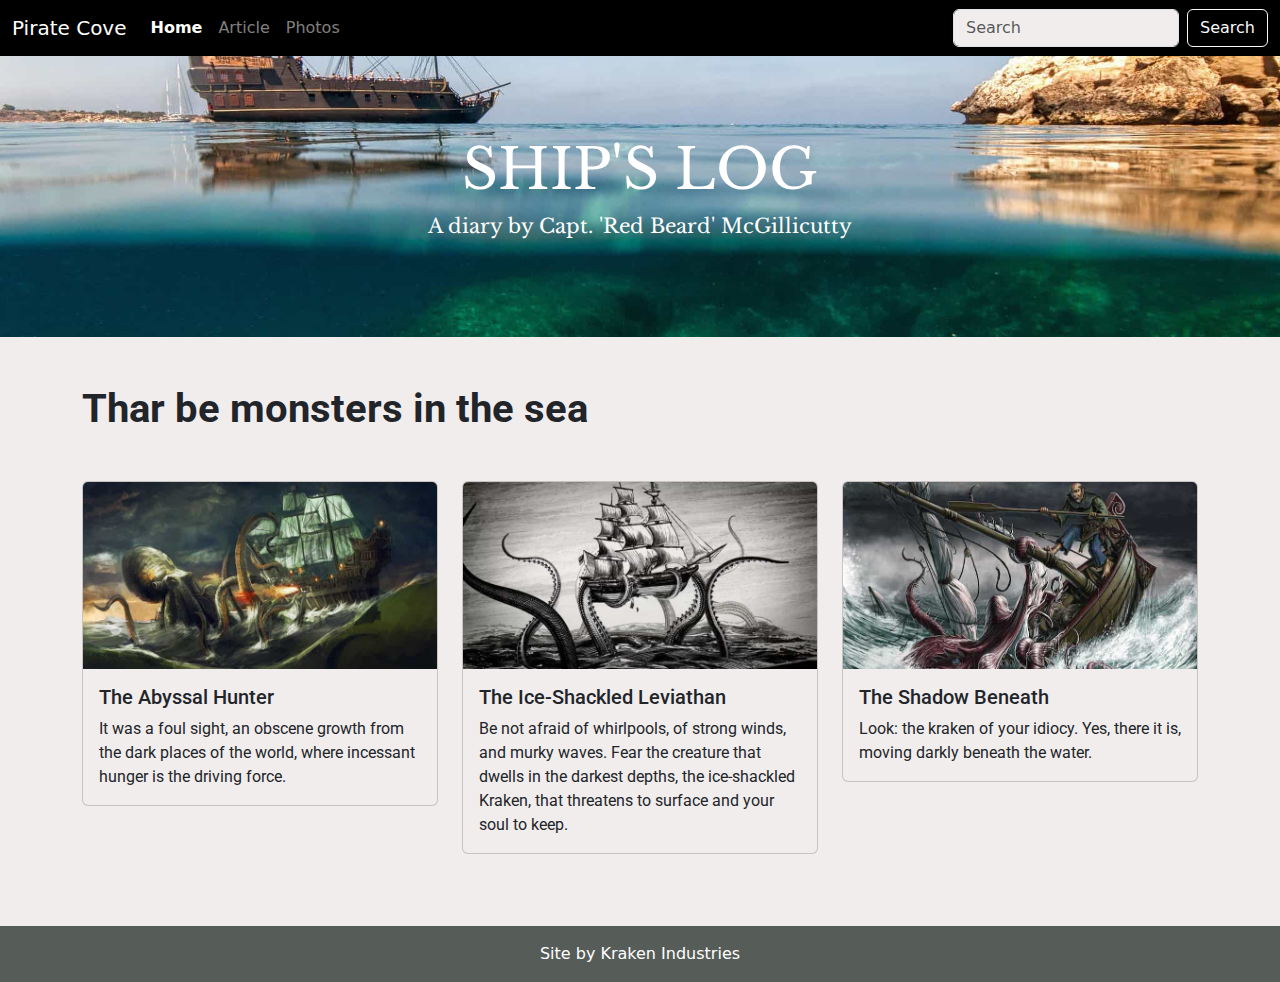
==== commit 2a65ddad: "i'm done" ====
--- a/docs/index.html
+++ b/docs/index.html
@@ -8,33 +8,33 @@
 </head>
 
   <!-- Navbar starts here -->
-  <body>
-    <nav class="navbar navbar-expand-lg bg-primary" data-bs-theme="dark">
-      <div class="container-fluid">
-        <a class="navbar-brand" href="#">Pirate Cove</a>
-        <button class="navbar-toggler" type="button" data-bs-toggle="collapse" data-bs-target="#navbarNavDropdown" aria-controls="navbarNavDropdown" aria-expanded="false" aria-label="Toggle navigation">
-          <span class="navbar-toggler-icon"></span>
-        </button>
-        <div class="collapse navbar-collapse" id="navbarNavDropdown">
-          <ul class="navbar-nav">
-            <li class="nav-item">
-              <a class="nav-link active" aria-current="page" href="#">Home</a>
-            </li>
-            <li class="nav-item">
-              <a class="nav-link" href="article.html">Article</a>
-            </li>            
-            <li class="nav-item">
-              <a class="nav-link" href="photos.html">Photos</a>
-            </li>
-          </ul>
-          <form class="d-flex ms-auto" role="search">
-            <input class="form-control me-2" type="search" placeholder="Search" aria-label="Search">
-            <button class="btn btn-outline-success" type="submit">Search</button>
-          </form>
-        </div>
+<body>
+  <nav class="navbar navbar-expand-lg navbar-dark">
+    <div class="container-fluid">
+      <a class="navbar-brand" href="index.html">Pirate Cove</a>
+      <button class="navbar-toggler" type="button" data-bs-toggle="collapse" data-bs-target="#navbarText" aria-controls="navbarText" aria-expanded="false" aria-label="Toggle navigation">
+        <span class="navbar-toggler-icon"></span>
+      </button>
+      <div class="collapse navbar-collapse" id="navbarNavDropdown">
+        <ul class="navbar-nav">
+          <li class="nav-item">
+            <a class="nav-link active" href="index.html">Home</a>
+          </li>
+          <li class="nav-item">
+            <a class="nav-link" href="article.html">Article</a>
+          </li>
+          <li class="nav-item">
+            <a class="nav-link" href="photos.html">Photos</a>
+          </li>
+        </ul>
+        <form class="d-flex ms-auto" role="search">
+          <input class="form-control me-2" type="search" placeholder="Search" aria-label="Search">
+          <button class="btn btn-outline-light" type="submit">Search</button>
+        </form>
       </div>
-    </nav>
-  </body>
+    </div>
+  </nav>
+</body>
   <!-- Navbar ends here -->
 
   <!-- Jumbotron starts here -->
@@ -50,7 +50,7 @@
 <div class="container my-5">
   <h2 class="page-title left-aligned-title">Thar be monsters in the sea</h2>
 </div>
-<!-- Title Section ends here -->
+  <!-- Title Section ends here -->
 
   <!-- Cards Section starts here -->
   <div class="container my-5">
@@ -90,7 +90,7 @@
   <!-- Cards Section ends here -->
 
   <!-- Footer starts here -->
-  <footer class="text-center py-3" style="background-color: #50C878;">
+  <footer class="text-center py-3" style="background-color: #565c58;">
     <div class="container">
       <span>Site by Kraken Industries</span>
     </div>
--- a/docs/css/styles.css
+++ b/docs/css/styles.css
@@ -3,5 +3,5 @@
  * Bootstrap  v5.3.2 (https://getbootstrap.com/)
  * Copyright 2011-2023 The Bootstrap Authors
  * Licensed under MIT (https://github.com/twbs/bootstrap/blob/main/LICENSE)
- */:root,[data-bs-theme=light]{--bs-blue:#0d6efd;--bs-indigo:#6610f2;--bs-purple:#6f42c1;--bs-pink:#d63384;--bs-red:#dc3545;--bs-orange:#fd7e14;--bs-yellow:#ffc107;--bs-green:#198754;--bs-teal:#20c997;--bs-cyan:#0dcaf0;--bs-black:#000;--bs-white:#fff;--bs-gray:#6c757d;--bs-gray-dark:#343a40;--bs-gray-100:#f8f9fa;--bs-gray-200:#e9ecef;--bs-gray-300:#dee2e6;--bs-gray-400:#ced4da;--bs-gray-500:#adb5bd;--bs-gray-600:#6c757d;--bs-gray-700:#495057;--bs-gray-800:#343a40;--bs-gray-900:#212529;--bs-primary:#000;--bs-secondary:#6c757d;--bs-success:#198754;--bs-info:#0dcaf0;--bs-warning:#ffc107;--bs-danger:#dc3545;--bs-light:#f8f9fa;--bs-dark:#212529;--bs-primary-rgb:0,0,0;--bs-secondary-rgb:108,117,125;--bs-success-rgb:25,135,84;--bs-info-rgb:13,202,240;--bs-warning-rgb:255,193,7;--bs-danger-rgb:220,53,69;--bs-light-rgb:248,249,250;--bs-dark-rgb:33,37,41;--bs-primary-text-emphasis:#000;--bs-secondary-text-emphasis:#2b2f32;--bs-success-text-emphasis:#0a3622;--bs-info-text-emphasis:#055160;--bs-warning-text-emphasis:#664d03;--bs-danger-text-emphasis:#58151c;--bs-light-text-emphasis:#495057;--bs-dark-text-emphasis:#495057;--bs-primary-bg-subtle:#ccc;--bs-secondary-bg-subtle:#e2e3e5;--bs-success-bg-subtle:#d1e7dd;--bs-info-bg-subtle:#cff4fc;--bs-warning-bg-subtle:#fff3cd;--bs-danger-bg-subtle:#f8d7da;--bs-light-bg-subtle:#fcfcfd;--bs-dark-bg-subtle:#ced4da;--bs-primary-border-subtle:#999;--bs-secondary-border-subtle:#c4c8cb;--bs-success-border-subtle:#a3cfbb;--bs-info-border-subtle:#9eeaf9;--bs-warning-border-subtle:#ffe69c;--bs-danger-border-subtle:#f1aeb5;--bs-light-border-subtle:#e9ecef;--bs-dark-border-subtle:#adb5bd;--bs-white-rgb:255,255,255;--bs-black-rgb:0,0,0;--bs-font-sans-serif:system-ui,-apple-system,"Segoe UI",Roboto,"Helvetica Neue","Noto Sans","Liberation Sans",Arial,sans-serif,"Apple Color Emoji","Segoe UI Emoji","Segoe UI Symbol","Noto Color Emoji";--bs-font-monospace:SFMono-Regular,Menlo,Monaco,Consolas,"Liberation Mono","Courier New",monospace;--bs-gradient:linear-gradient(180deg,hsla(0,0%,100%,.15),hsla(0,0%,100%,0));--bs-body-font-family:var(--bs-font-sans-serif);--bs-body-font-size:1rem;--bs-body-font-weight:400;--bs-body-line-height:1.5;--bs-body-color:#212529;--bs-body-color-rgb:33,37,41;--bs-body-bg:#f2eded;--bs-body-bg-rgb:242,237,237;--bs-emphasis-color:#000;--bs-emphasis-color-rgb:0,0,0;--bs-secondary-color:rgba(33,37,41,.75);--bs-secondary-color-rgb:33,37,41;--bs-secondary-bg:#e9ecef;--bs-secondary-bg-rgb:233,236,239;--bs-tertiary-color:rgba(33,37,41,.5);--bs-tertiary-color-rgb:33,37,41;--bs-tertiary-bg:#f8f9fa;--bs-tertiary-bg-rgb:248,249,250;--bs-heading-color:inherit;--bs-link-color:#000;--bs-link-color-rgb:0,0,0;--bs-link-decoration:underline;--bs-link-hover-color:#000;--bs-link-hover-color-rgb:0,0,0;--bs-code-color:#d63384;--bs-highlight-color:#212529;--bs-highlight-bg:#fff3cd;--bs-border-width:1px;--bs-border-style:solid;--bs-border-color:#dee2e6;--bs-border-color-translucent:rgba(0,0,0,.175);--bs-border-radius:0.375rem;--bs-border-radius-sm:0.25rem;--bs-border-radius-lg:0.5rem;--bs-border-radius-xl:1rem;--bs-border-radius-xxl:2rem;--bs-border-radius-2xl:var(--bs-border-radius-xxl);--bs-border-radius-pill:50rem;--bs-box-shadow:0 0.5rem 1rem rgba(0,0,0,.15);--bs-box-shadow-sm:0 0.125rem 0.25rem rgba(0,0,0,.075);--bs-box-shadow-lg:0 1rem 3rem rgba(0,0,0,.175);--bs-box-shadow-inset:inset 0 1px 2px rgba(0,0,0,.075);--bs-focus-ring-width:0.25rem;--bs-focus-ring-opacity:0.25;--bs-focus-ring-color:rgba(0,0,0,.25);--bs-form-valid-color:#198754;--bs-form-valid-border-color:#198754;--bs-form-invalid-color:#dc3545;--bs-form-invalid-border-color:#dc3545}[data-bs-theme=dark]{--bs-body-color:#dee2e6;--bs-body-color-rgb:222,226,230;--bs-body-bg:#212529;--bs-body-bg-rgb:33,37,41;--bs-emphasis-color:#fff;--bs-emphasis-color-rgb:255,255,255;--bs-secondary-color:rgba(222,226,230,.75);--bs-secondary-color-rgb:222,226,230;--bs-secondary-bg:#343a40;--bs-secondary-bg-rgb:52,58,64;--bs-tertiary-color:rgba(222,226,230,.5);--bs-tertiary-color-rgb:222,226,230;--bs-tertiary-bg:#2b3035;--bs-tertiary-bg-rgb:43,48,53;--bs-primary-text-emphasis:#666;--bs-secondary-text-emphasis:#a7acb1;--bs-success-text-emphasis:#75b798;--bs-info-text-emphasis:#6edff6;--bs-warning-text-emphasis:#ffda6a;--bs-danger-text-emphasis:#ea868f;--bs-light-text-emphasis:#f8f9fa;--bs-dark-text-emphasis:#dee2e6;--bs-primary-bg-subtle:#000;--bs-secondary-bg-subtle:#161719;--bs-success-bg-subtle:#051b11;--bs-info-bg-subtle:#032830;--bs-warning-bg-subtle:#332701;--bs-danger-bg-subtle:#2c0b0e;--bs-light-bg-subtle:#343a40;--bs-dark-bg-subtle:#1a1d20;--bs-primary-border-subtle:#000;--bs-secondary-border-subtle:#41464b;--bs-success-border-subtle:#0f5132;--bs-info-border-subtle:#087990;--bs-warning-border-subtle:#997404;--bs-danger-border-subtle:#842029;--bs-light-border-subtle:#495057;--bs-dark-border-subtle:#343a40;--bs-heading-color:inherit;--bs-link-color:#666;--bs-link-hover-color:#858585;--bs-link-color-rgb:102,102,102;--bs-link-hover-color-rgb:133,133,133;--bs-code-color:#e685b5;--bs-highlight-color:#dee2e6;--bs-highlight-bg:#664d03;--bs-border-color:#495057;--bs-border-color-translucent:hsla(0,0%,100%,.15);--bs-form-valid-color:#75b798;--bs-form-valid-border-color:#75b798;--bs-form-invalid-color:#ea868f;--bs-form-invalid-border-color:#ea868f;color-scheme:dark}*,:after,:before{box-sizing:border-box}@media (prefers-reduced-motion:no-preference){:root{scroll-behavior:smooth}}body{-webkit-text-size-adjust:100%;-webkit-tap-highlight-color:rgba(0,0,0,0);background-color:var(--bs-body-bg);color:var(--bs-body-color);font-family:var(--bs-body-font-family);font-size:var(--bs-body-font-size);font-weight:var(--bs-body-font-weight);line-height:var(--bs-body-line-height);margin:0;text-align:var(--bs-body-text-align)}hr{border:0;border-top:var(--bs-border-width) solid;color:inherit;margin:1rem 0;opacity:.25}.h1,.h2,.h3,.h4,.h5,.h6,h1,h2,h3,h4,h5,h6{color:var(--bs-heading-color);font-weight:500;line-height:1.2;margin-bottom:.5rem;margin-top:0}.h1,h1{font-size:calc(1.375rem + 1.5vw)}@media (min-width:1200px){.h1,h1{font-size:2.5rem}}.h2,h2{font-size:calc(1.325rem + .9vw)}@media (min-width:1200px){.h2,h2{font-size:2rem}}.h3,h3{font-size:calc(1.3rem + .6vw)}@media (min-width:1200px){.h3,h3{font-size:1.75rem}}.h4,h4{font-size:calc(1.275rem + .3vw)}@media (min-width:1200px){.h4,h4{font-size:1.5rem}}.h5,h5{font-size:1.25rem}.h6,h6{font-size:1rem}p{margin-bottom:1rem;margin-top:0}abbr[title]{cursor:help;-webkit-text-decoration:underline dotted;-moz-text-decoration:underline dotted;text-decoration:underline dotted;-webkit-text-decoration-skip-ink:none;text-decoration-skip-ink:none}address{font-style:normal;line-height:inherit;margin-bottom:1rem}ol,ul{padding-left:2rem}dl,ol,ul{margin-bottom:1rem;margin-top:0}ol ol,ol ul,ul ol,ul ul{margin-bottom:0}dt{font-weight:700}dd{margin-bottom:.5rem;margin-left:0}blockquote{margin:0 0 1rem}b,strong{font-weight:bolder}.small,small{font-size:.875em}.mark,mark{background-color:var(--bs-highlight-bg);color:var(--bs-highlight-color);padding:.1875em}sub,sup{font-size:.75em;line-height:0;position:relative;vertical-align:baseline}sub{bottom:-.25em}sup{top:-.5em}a{color:rgba(var(--bs-link-color-rgb),var(--bs-link-opacity,1));text-decoration:underline}a:hover{--bs-link-color-rgb:var(--bs-link-hover-color-rgb)}a:not([href]):not([class]),a:not([href]):not([class]):hover{color:inherit;text-decoration:none}code,kbd,pre,samp{font-family:var(--bs-font-monospace);font-size:1em}pre{display:block;font-size:.875em;margin-bottom:1rem;margin-top:0;overflow:auto}pre code{color:inherit;font-size:inherit;word-break:normal}code{word-wrap:break-word;color:var(--bs-code-color);font-size:.875em}a>code{color:inherit}kbd{background-color:var(--bs-body-color);border-radius:.25rem;color:var(--bs-body-bg);font-size:.875em;padding:.1875rem .375rem}kbd kbd{font-size:1em;padding:0}figure{margin:0 0 1rem}img,svg{vertical-align:middle}table{border-collapse:collapse;caption-side:bottom}caption{color:var(--bs-secondary-color);padding-bottom:.5rem;padding-top:.5rem;text-align:left}th{text-align:inherit;text-align:-webkit-match-parent}tbody,td,tfoot,th,thead,tr{border:0 solid;border-color:inherit}label{display:inline-block}button{border-radius:0}button:focus:not(:focus-visible){outline:0}button,input,optgroup,select,textarea{font-family:inherit;font-size:inherit;line-height:inherit;margin:0}button,select{text-transform:none}[role=button]{cursor:pointer}select{word-wrap:normal}select:disabled{opacity:1}[list]:not([type=date]):not([type=datetime-local]):not([type=month]):not([type=week]):not([type=time])::-webkit-calendar-picker-indicator{display:none!important}[type=button],[type=reset],[type=submit],button{-webkit-appearance:button}[type=button]:not(:disabled),[type=reset]:not(:disabled),[type=submit]:not(:disabled),button:not(:disabled){cursor:pointer}::-moz-focus-inner{border-style:none;padding:0}textarea{resize:vertical}fieldset{border:0;margin:0;min-width:0;padding:0}legend{float:left;font-size:calc(1.275rem + .3vw);line-height:inherit;margin-bottom:.5rem;padding:0;width:100%}@media (min-width:1200px){legend{font-size:1.5rem}}legend+*{clear:left}::-webkit-datetime-edit-day-field,::-webkit-datetime-edit-fields-wrapper,::-webkit-datetime-edit-hour-field,::-webkit-datetime-edit-minute,::-webkit-datetime-edit-month-field,::-webkit-datetime-edit-text,::-webkit-datetime-edit-year-field{padding:0}::-webkit-inner-spin-button{height:auto}[type=search]{-webkit-appearance:textfield;outline-offset:-2px}::-webkit-search-decoration{-webkit-appearance:none}::-webkit-color-swatch-wrapper{padding:0}::-webkit-file-upload-button{-webkit-appearance:button;font:inherit}::file-selector-button{-webkit-appearance:button;font:inherit}output{display:inline-block}iframe{border:0}summary{cursor:pointer;display:list-item}progress{vertical-align:baseline}[hidden]{display:none!important}.lead{font-size:1.25rem;font-weight:300}.display-1{font-size:calc(1.625rem + 4.5vw);font-weight:300;line-height:1.2}@media (min-width:1200px){.display-1{font-size:5rem}}.display-2{font-size:calc(1.575rem + 3.9vw);font-weight:300;line-height:1.2}@media (min-width:1200px){.display-2{font-size:4.5rem}}.display-3{font-size:calc(1.525rem + 3.3vw);font-weight:300;line-height:1.2}@media (min-width:1200px){.display-3{font-size:4rem}}.display-4{font-size:calc(1.475rem + 2.7vw);font-weight:300;line-height:1.2}@media (min-width:1200px){.display-4{font-size:3.5rem}}.display-5{font-size:calc(1.425rem + 2.1vw);font-weight:300;line-height:1.2}@media (min-width:1200px){.display-5{font-size:3rem}}.display-6{font-size:calc(1.375rem + 1.5vw);font-weight:300;line-height:1.2}@media (min-width:1200px){.display-6{font-size:2.5rem}}.list-inline,.list-unstyled{list-style:none;padding-left:0}.list-inline-item{display:inline-block}.list-inline-item:not(:last-child){margin-right:.5rem}.initialism{font-size:.875em;text-transform:uppercase}.blockquote{font-size:1.25rem;margin-bottom:1rem}.blockquote>:last-child{margin-bottom:0}.blockquote-footer{color:#6c757d;font-size:.875em;margin-bottom:1rem;margin-top:-1rem}.blockquote-footer:before{content:"— "}.img-fluid,.img-thumbnail{height:auto;max-width:100%}.img-thumbnail{background-color:var(--bs-body-bg);border:var(--bs-border-width) solid var(--bs-border-color);border-radius:var(--bs-border-radius);padding:.25rem}.figure{display:inline-block}.figure-img{line-height:1;margin-bottom:.5rem}.figure-caption{color:var(--bs-secondary-color);font-size:.875em}.container,.container-fluid,.container-lg,.container-md,.container-sm,.container-xl,.container-xxl{--bs-gutter-x:1.5rem;--bs-gutter-y:0;margin-left:auto;margin-right:auto;padding-left:calc(var(--bs-gutter-x)*.5);padding-right:calc(var(--bs-gutter-x)*.5);width:100%}@media (min-width:576px){.container,.container-sm{max-width:540px}}@media (min-width:768px){.container,.container-md,.container-sm{max-width:720px}}@media (min-width:992px){.container,.container-lg,.container-md,.container-sm{max-width:960px}}@media (min-width:1200px){.container,.container-lg,.container-md,.container-sm,.container-xl{max-width:1140px}}@media (min-width:1400px){.container,.container-lg,.container-md,.container-sm,.container-xl,.container-xxl{max-width:1320px}}:root{--bs-breakpoint-xs:0;--bs-breakpoint-sm:576px;--bs-breakpoint-md:768px;--bs-breakpoint-lg:992px;--bs-breakpoint-xl:1200px;--bs-breakpoint-xxl:1400px}.row{--bs-gutter-x:1.5rem;--bs-gutter-y:0;display:-webkit-flex;display:-ms-flexbox;display:flex;-webkit-flex-wrap:wrap;-ms-flex-wrap:wrap;flex-wrap:wrap;margin-left:calc(var(--bs-gutter-x)*-.5);margin-right:calc(var(--bs-gutter-x)*-.5);margin-top:calc(var(--bs-gutter-y)*-1)}.row>*{-ms-flex-negative:0;-webkit-flex-shrink:0;flex-shrink:0;margin-top:var(--bs-gutter-y);max-width:100%;padding-left:calc(var(--bs-gutter-x)*.5);padding-right:calc(var(--bs-gutter-x)*.5);width:100%}.col{-webkit-flex:1 0 0%;-ms-flex:1 0 0%;flex:1 0 0%}.row-cols-auto>*{width:auto}.row-cols-1>*,.row-cols-auto>*{-webkit-flex:0 0 auto;-ms-flex:0 0 auto;flex:0 0 auto}.row-cols-1>*{width:100%}.row-cols-2>*{width:50%}.row-cols-2>*,.row-cols-3>*{-webkit-flex:0 0 auto;-ms-flex:0 0 auto;flex:0 0 auto}.row-cols-3>*{width:33.33333333%}.row-cols-4>*{width:25%}.row-cols-4>*,.row-cols-5>*{-webkit-flex:0 0 auto;-ms-flex:0 0 auto;flex:0 0 auto}.row-cols-5>*{width:20%}.row-cols-6>*{width:16.66666667%}.col-auto,.row-cols-6>*{-webkit-flex:0 0 auto;-ms-flex:0 0 auto;flex:0 0 auto}.col-auto{width:auto}.col-1{width:8.33333333%}.col-1,.col-2{-webkit-flex:0 0 auto;-ms-flex:0 0 auto;flex:0 0 auto}.col-2{width:16.66666667%}.col-3{width:25%}.col-3,.col-4{-webkit-flex:0 0 auto;-ms-flex:0 0 auto;flex:0 0 auto}.col-4{width:33.33333333%}.col-5{width:41.66666667%}.col-5,.col-6{-webkit-flex:0 0 auto;-ms-flex:0 0 auto;flex:0 0 auto}.col-6{width:50%}.col-7{width:58.33333333%}.col-7,.col-8{-webkit-flex:0 0 auto;-ms-flex:0 0 auto;flex:0 0 auto}.col-8{width:66.66666667%}.col-9{width:75%}.col-10,.col-9{-webkit-flex:0 0 auto;-ms-flex:0 0 auto;flex:0 0 auto}.col-10{width:83.33333333%}.col-11{width:91.66666667%}.col-11,.col-12{-webkit-flex:0 0 auto;-ms-flex:0 0 auto;flex:0 0 auto}.col-12{width:100%}.offset-1{margin-left:8.33333333%}.offset-2{margin-left:16.66666667%}.offset-3{margin-left:25%}.offset-4{margin-left:33.33333333%}.offset-5{margin-left:41.66666667%}.offset-6{margin-left:50%}.offset-7{margin-left:58.33333333%}.offset-8{margin-left:66.66666667%}.offset-9{margin-left:75%}.offset-10{margin-left:83.33333333%}.offset-11{margin-left:91.66666667%}.g-0,.gx-0{--bs-gutter-x:0}.g-0,.gy-0{--bs-gutter-y:0}.g-1,.gx-1{--bs-gutter-x:0.25rem}.g-1,.gy-1{--bs-gutter-y:0.25rem}.g-2,.gx-2{--bs-gutter-x:0.5rem}.g-2,.gy-2{--bs-gutter-y:0.5rem}.g-3,.gx-3{--bs-gutter-x:1rem}.g-3,.gy-3{--bs-gutter-y:1rem}.g-4,.gx-4{--bs-gutter-x:1.5rem}.g-4,.gy-4{--bs-gutter-y:1.5rem}.g-5,.gx-5{--bs-gutter-x:3rem}.g-5,.gy-5{--bs-gutter-y:3rem}@media (min-width:576px){.col-sm{-webkit-flex:1 0 0%;-ms-flex:1 0 0%;flex:1 0 0%}.row-cols-sm-auto>*{width:auto}.row-cols-sm-1>*,.row-cols-sm-auto>*{-webkit-flex:0 0 auto;-ms-flex:0 0 auto;flex:0 0 auto}.row-cols-sm-1>*{width:100%}.row-cols-sm-2>*{width:50%}.row-cols-sm-2>*,.row-cols-sm-3>*{-webkit-flex:0 0 auto;-ms-flex:0 0 auto;flex:0 0 auto}.row-cols-sm-3>*{width:33.33333333%}.row-cols-sm-4>*{width:25%}.row-cols-sm-4>*,.row-cols-sm-5>*{-webkit-flex:0 0 auto;-ms-flex:0 0 auto;flex:0 0 auto}.row-cols-sm-5>*{width:20%}.row-cols-sm-6>*{width:16.66666667%}.col-sm-auto,.row-cols-sm-6>*{-webkit-flex:0 0 auto;-ms-flex:0 0 auto;flex:0 0 auto}.col-sm-auto{width:auto}.col-sm-1{width:8.33333333%}.col-sm-1,.col-sm-2{-webkit-flex:0 0 auto;-ms-flex:0 0 auto;flex:0 0 auto}.col-sm-2{width:16.66666667%}.col-sm-3{width:25%}.col-sm-3,.col-sm-4{-webkit-flex:0 0 auto;-ms-flex:0 0 auto;flex:0 0 auto}.col-sm-4{width:33.33333333%}.col-sm-5{width:41.66666667%}.col-sm-5,.col-sm-6{-webkit-flex:0 0 auto;-ms-flex:0 0 auto;flex:0 0 auto}.col-sm-6{width:50%}.col-sm-7{width:58.33333333%}.col-sm-7,.col-sm-8{-webkit-flex:0 0 auto;-ms-flex:0 0 auto;flex:0 0 auto}.col-sm-8{width:66.66666667%}.col-sm-9{width:75%}.col-sm-10,.col-sm-9{-webkit-flex:0 0 auto;-ms-flex:0 0 auto;flex:0 0 auto}.col-sm-10{width:83.33333333%}.col-sm-11{width:91.66666667%}.col-sm-11,.col-sm-12{-webkit-flex:0 0 auto;-ms-flex:0 0 auto;flex:0 0 auto}.col-sm-12{width:100%}.offset-sm-0{margin-left:0}.offset-sm-1{margin-left:8.33333333%}.offset-sm-2{margin-left:16.66666667%}.offset-sm-3{margin-left:25%}.offset-sm-4{margin-left:33.33333333%}.offset-sm-5{margin-left:41.66666667%}.offset-sm-6{margin-left:50%}.offset-sm-7{margin-left:58.33333333%}.offset-sm-8{margin-left:66.66666667%}.offset-sm-9{margin-left:75%}.offset-sm-10{margin-left:83.33333333%}.offset-sm-11{margin-left:91.66666667%}.g-sm-0,.gx-sm-0{--bs-gutter-x:0}.g-sm-0,.gy-sm-0{--bs-gutter-y:0}.g-sm-1,.gx-sm-1{--bs-gutter-x:0.25rem}.g-sm-1,.gy-sm-1{--bs-gutter-y:0.25rem}.g-sm-2,.gx-sm-2{--bs-gutter-x:0.5rem}.g-sm-2,.gy-sm-2{--bs-gutter-y:0.5rem}.g-sm-3,.gx-sm-3{--bs-gutter-x:1rem}.g-sm-3,.gy-sm-3{--bs-gutter-y:1rem}.g-sm-4,.gx-sm-4{--bs-gutter-x:1.5rem}.g-sm-4,.gy-sm-4{--bs-gutter-y:1.5rem}.g-sm-5,.gx-sm-5{--bs-gutter-x:3rem}.g-sm-5,.gy-sm-5{--bs-gutter-y:3rem}}@media (min-width:768px){.col-md{-webkit-flex:1 0 0%;-ms-flex:1 0 0%;flex:1 0 0%}.row-cols-md-auto>*{width:auto}.row-cols-md-1>*,.row-cols-md-auto>*{-webkit-flex:0 0 auto;-ms-flex:0 0 auto;flex:0 0 auto}.row-cols-md-1>*{width:100%}.row-cols-md-2>*{width:50%}.row-cols-md-2>*,.row-cols-md-3>*{-webkit-flex:0 0 auto;-ms-flex:0 0 auto;flex:0 0 auto}.row-cols-md-3>*{width:33.33333333%}.row-cols-md-4>*{width:25%}.row-cols-md-4>*,.row-cols-md-5>*{-webkit-flex:0 0 auto;-ms-flex:0 0 auto;flex:0 0 auto}.row-cols-md-5>*{width:20%}.row-cols-md-6>*{width:16.66666667%}.col-md-auto,.row-cols-md-6>*{-webkit-flex:0 0 auto;-ms-flex:0 0 auto;flex:0 0 auto}.col-md-auto{width:auto}.col-md-1{width:8.33333333%}.col-md-1,.col-md-2{-webkit-flex:0 0 auto;-ms-flex:0 0 auto;flex:0 0 auto}.col-md-2{width:16.66666667%}.col-md-3{width:25%}.col-md-3,.col-md-4{-webkit-flex:0 0 auto;-ms-flex:0 0 auto;flex:0 0 auto}.col-md-4{width:33.33333333%}.col-md-5{width:41.66666667%}.col-md-5,.col-md-6{-webkit-flex:0 0 auto;-ms-flex:0 0 auto;flex:0 0 auto}.col-md-6{width:50%}.col-md-7{width:58.33333333%}.col-md-7,.col-md-8{-webkit-flex:0 0 auto;-ms-flex:0 0 auto;flex:0 0 auto}.col-md-8{width:66.66666667%}.col-md-9{width:75%}.col-md-10,.col-md-9{-webkit-flex:0 0 auto;-ms-flex:0 0 auto;flex:0 0 auto}.col-md-10{width:83.33333333%}.col-md-11{width:91.66666667%}.col-md-11,.col-md-12{-webkit-flex:0 0 auto;-ms-flex:0 0 auto;flex:0 0 auto}.col-md-12{width:100%}.offset-md-0{margin-left:0}.offset-md-1{margin-left:8.33333333%}.offset-md-2{margin-left:16.66666667%}.offset-md-3{margin-left:25%}.offset-md-4{margin-left:33.33333333%}.offset-md-5{margin-left:41.66666667%}.offset-md-6{margin-left:50%}.offset-md-7{margin-left:58.33333333%}.offset-md-8{margin-left:66.66666667%}.offset-md-9{margin-left:75%}.offset-md-10{margin-left:83.33333333%}.offset-md-11{margin-left:91.66666667%}.g-md-0,.gx-md-0{--bs-gutter-x:0}.g-md-0,.gy-md-0{--bs-gutter-y:0}.g-md-1,.gx-md-1{--bs-gutter-x:0.25rem}.g-md-1,.gy-md-1{--bs-gutter-y:0.25rem}.g-md-2,.gx-md-2{--bs-gutter-x:0.5rem}.g-md-2,.gy-md-2{--bs-gutter-y:0.5rem}.g-md-3,.gx-md-3{--bs-gutter-x:1rem}.g-md-3,.gy-md-3{--bs-gutter-y:1rem}.g-md-4,.gx-md-4{--bs-gutter-x:1.5rem}.g-md-4,.gy-md-4{--bs-gutter-y:1.5rem}.g-md-5,.gx-md-5{--bs-gutter-x:3rem}.g-md-5,.gy-md-5{--bs-gutter-y:3rem}}@media (min-width:992px){.col-lg{-webkit-flex:1 0 0%;-ms-flex:1 0 0%;flex:1 0 0%}.row-cols-lg-auto>*{width:auto}.row-cols-lg-1>*,.row-cols-lg-auto>*{-webkit-flex:0 0 auto;-ms-flex:0 0 auto;flex:0 0 auto}.row-cols-lg-1>*{width:100%}.row-cols-lg-2>*{width:50%}.row-cols-lg-2>*,.row-cols-lg-3>*{-webkit-flex:0 0 auto;-ms-flex:0 0 auto;flex:0 0 auto}.row-cols-lg-3>*{width:33.33333333%}.row-cols-lg-4>*{width:25%}.row-cols-lg-4>*,.row-cols-lg-5>*{-webkit-flex:0 0 auto;-ms-flex:0 0 auto;flex:0 0 auto}.row-cols-lg-5>*{width:20%}.row-cols-lg-6>*{width:16.66666667%}.col-lg-auto,.row-cols-lg-6>*{-webkit-flex:0 0 auto;-ms-flex:0 0 auto;flex:0 0 auto}.col-lg-auto{width:auto}.col-lg-1{width:8.33333333%}.col-lg-1,.col-lg-2{-webkit-flex:0 0 auto;-ms-flex:0 0 auto;flex:0 0 auto}.col-lg-2{width:16.66666667%}.col-lg-3{width:25%}.col-lg-3,.col-lg-4{-webkit-flex:0 0 auto;-ms-flex:0 0 auto;flex:0 0 auto}.col-lg-4{width:33.33333333%}.col-lg-5{width:41.66666667%}.col-lg-5,.col-lg-6{-webkit-flex:0 0 auto;-ms-flex:0 0 auto;flex:0 0 auto}.col-lg-6{width:50%}.col-lg-7{width:58.33333333%}.col-lg-7,.col-lg-8{-webkit-flex:0 0 auto;-ms-flex:0 0 auto;flex:0 0 auto}.col-lg-8{width:66.66666667%}.col-lg-9{width:75%}.col-lg-10,.col-lg-9{-webkit-flex:0 0 auto;-ms-flex:0 0 auto;flex:0 0 auto}.col-lg-10{width:83.33333333%}.col-lg-11{width:91.66666667%}.col-lg-11,.col-lg-12{-webkit-flex:0 0 auto;-ms-flex:0 0 auto;flex:0 0 auto}.col-lg-12{width:100%}.offset-lg-0{margin-left:0}.offset-lg-1{margin-left:8.33333333%}.offset-lg-2{margin-left:16.66666667%}.offset-lg-3{margin-left:25%}.offset-lg-4{margin-left:33.33333333%}.offset-lg-5{margin-left:41.66666667%}.offset-lg-6{margin-left:50%}.offset-lg-7{margin-left:58.33333333%}.offset-lg-8{margin-left:66.66666667%}.offset-lg-9{margin-left:75%}.offset-lg-10{margin-left:83.33333333%}.offset-lg-11{margin-left:91.66666667%}.g-lg-0,.gx-lg-0{--bs-gutter-x:0}.g-lg-0,.gy-lg-0{--bs-gutter-y:0}.g-lg-1,.gx-lg-1{--bs-gutter-x:0.25rem}.g-lg-1,.gy-lg-1{--bs-gutter-y:0.25rem}.g-lg-2,.gx-lg-2{--bs-gutter-x:0.5rem}.g-lg-2,.gy-lg-2{--bs-gutter-y:0.5rem}.g-lg-3,.gx-lg-3{--bs-gutter-x:1rem}.g-lg-3,.gy-lg-3{--bs-gutter-y:1rem}.g-lg-4,.gx-lg-4{--bs-gutter-x:1.5rem}.g-lg-4,.gy-lg-4{--bs-gutter-y:1.5rem}.g-lg-5,.gx-lg-5{--bs-gutter-x:3rem}.g-lg-5,.gy-lg-5{--bs-gutter-y:3rem}}@media (min-width:1200px){.col-xl{-webkit-flex:1 0 0%;-ms-flex:1 0 0%;flex:1 0 0%}.row-cols-xl-auto>*{width:auto}.row-cols-xl-1>*,.row-cols-xl-auto>*{-webkit-flex:0 0 auto;-ms-flex:0 0 auto;flex:0 0 auto}.row-cols-xl-1>*{width:100%}.row-cols-xl-2>*{width:50%}.row-cols-xl-2>*,.row-cols-xl-3>*{-webkit-flex:0 0 auto;-ms-flex:0 0 auto;flex:0 0 auto}.row-cols-xl-3>*{width:33.33333333%}.row-cols-xl-4>*{width:25%}.row-cols-xl-4>*,.row-cols-xl-5>*{-webkit-flex:0 0 auto;-ms-flex:0 0 auto;flex:0 0 auto}.row-cols-xl-5>*{width:20%}.row-cols-xl-6>*{width:16.66666667%}.col-xl-auto,.row-cols-xl-6>*{-webkit-flex:0 0 auto;-ms-flex:0 0 auto;flex:0 0 auto}.col-xl-auto{width:auto}.col-xl-1{width:8.33333333%}.col-xl-1,.col-xl-2{-webkit-flex:0 0 auto;-ms-flex:0 0 auto;flex:0 0 auto}.col-xl-2{width:16.66666667%}.col-xl-3{width:25%}.col-xl-3,.col-xl-4{-webkit-flex:0 0 auto;-ms-flex:0 0 auto;flex:0 0 auto}.col-xl-4{width:33.33333333%}.col-xl-5{width:41.66666667%}.col-xl-5,.col-xl-6{-webkit-flex:0 0 auto;-ms-flex:0 0 auto;flex:0 0 auto}.col-xl-6{width:50%}.col-xl-7{width:58.33333333%}.col-xl-7,.col-xl-8{-webkit-flex:0 0 auto;-ms-flex:0 0 auto;flex:0 0 auto}.col-xl-8{width:66.66666667%}.col-xl-9{width:75%}.col-xl-10,.col-xl-9{-webkit-flex:0 0 auto;-ms-flex:0 0 auto;flex:0 0 auto}.col-xl-10{width:83.33333333%}.col-xl-11{width:91.66666667%}.col-xl-11,.col-xl-12{-webkit-flex:0 0 auto;-ms-flex:0 0 auto;flex:0 0 auto}.col-xl-12{width:100%}.offset-xl-0{margin-left:0}.offset-xl-1{margin-left:8.33333333%}.offset-xl-2{margin-left:16.66666667%}.offset-xl-3{margin-left:25%}.offset-xl-4{margin-left:33.33333333%}.offset-xl-5{margin-left:41.66666667%}.offset-xl-6{margin-left:50%}.offset-xl-7{margin-left:58.33333333%}.offset-xl-8{margin-left:66.66666667%}.offset-xl-9{margin-left:75%}.offset-xl-10{margin-left:83.33333333%}.offset-xl-11{margin-left:91.66666667%}.g-xl-0,.gx-xl-0{--bs-gutter-x:0}.g-xl-0,.gy-xl-0{--bs-gutter-y:0}.g-xl-1,.gx-xl-1{--bs-gutter-x:0.25rem}.g-xl-1,.gy-xl-1{--bs-gutter-y:0.25rem}.g-xl-2,.gx-xl-2{--bs-gutter-x:0.5rem}.g-xl-2,.gy-xl-2{--bs-gutter-y:0.5rem}.g-xl-3,.gx-xl-3{--bs-gutter-x:1rem}.g-xl-3,.gy-xl-3{--bs-gutter-y:1rem}.g-xl-4,.gx-xl-4{--bs-gutter-x:1.5rem}.g-xl-4,.gy-xl-4{--bs-gutter-y:1.5rem}.g-xl-5,.gx-xl-5{--bs-gutter-x:3rem}.g-xl-5,.gy-xl-5{--bs-gutter-y:3rem}}@media (min-width:1400px){.col-xxl{-webkit-flex:1 0 0%;-ms-flex:1 0 0%;flex:1 0 0%}.row-cols-xxl-auto>*{width:auto}.row-cols-xxl-1>*,.row-cols-xxl-auto>*{-webkit-flex:0 0 auto;-ms-flex:0 0 auto;flex:0 0 auto}.row-cols-xxl-1>*{width:100%}.row-cols-xxl-2>*{width:50%}.row-cols-xxl-2>*,.row-cols-xxl-3>*{-webkit-flex:0 0 auto;-ms-flex:0 0 auto;flex:0 0 auto}.row-cols-xxl-3>*{width:33.33333333%}.row-cols-xxl-4>*{width:25%}.row-cols-xxl-4>*,.row-cols-xxl-5>*{-webkit-flex:0 0 auto;-ms-flex:0 0 auto;flex:0 0 auto}.row-cols-xxl-5>*{width:20%}.row-cols-xxl-6>*{width:16.66666667%}.col-xxl-auto,.row-cols-xxl-6>*{-webkit-flex:0 0 auto;-ms-flex:0 0 auto;flex:0 0 auto}.col-xxl-auto{width:auto}.col-xxl-1{width:8.33333333%}.col-xxl-1,.col-xxl-2{-webkit-flex:0 0 auto;-ms-flex:0 0 auto;flex:0 0 auto}.col-xxl-2{width:16.66666667%}.col-xxl-3{width:25%}.col-xxl-3,.col-xxl-4{-webkit-flex:0 0 auto;-ms-flex:0 0 auto;flex:0 0 auto}.col-xxl-4{width:33.33333333%}.col-xxl-5{width:41.66666667%}.col-xxl-5,.col-xxl-6{-webkit-flex:0 0 auto;-ms-flex:0 0 auto;flex:0 0 auto}.col-xxl-6{width:50%}.col-xxl-7{width:58.33333333%}.col-xxl-7,.col-xxl-8{-webkit-flex:0 0 auto;-ms-flex:0 0 auto;flex:0 0 auto}.col-xxl-8{width:66.66666667%}.col-xxl-9{width:75%}.col-xxl-10,.col-xxl-9{-webkit-flex:0 0 auto;-ms-flex:0 0 auto;flex:0 0 auto}.col-xxl-10{width:83.33333333%}.col-xxl-11{width:91.66666667%}.col-xxl-11,.col-xxl-12{-webkit-flex:0 0 auto;-ms-flex:0 0 auto;flex:0 0 auto}.col-xxl-12{width:100%}.offset-xxl-0{margin-left:0}.offset-xxl-1{margin-left:8.33333333%}.offset-xxl-2{margin-left:16.66666667%}.offset-xxl-3{margin-left:25%}.offset-xxl-4{margin-left:33.33333333%}.offset-xxl-5{margin-left:41.66666667%}.offset-xxl-6{margin-left:50%}.offset-xxl-7{margin-left:58.33333333%}.offset-xxl-8{margin-left:66.66666667%}.offset-xxl-9{margin-left:75%}.offset-xxl-10{margin-left:83.33333333%}.offset-xxl-11{margin-left:91.66666667%}.g-xxl-0,.gx-xxl-0{--bs-gutter-x:0}.g-xxl-0,.gy-xxl-0{--bs-gutter-y:0}.g-xxl-1,.gx-xxl-1{--bs-gutter-x:0.25rem}.g-xxl-1,.gy-xxl-1{--bs-gutter-y:0.25rem}.g-xxl-2,.gx-xxl-2{--bs-gutter-x:0.5rem}.g-xxl-2,.gy-xxl-2{--bs-gutter-y:0.5rem}.g-xxl-3,.gx-xxl-3{--bs-gutter-x:1rem}.g-xxl-3,.gy-xxl-3{--bs-gutter-y:1rem}.g-xxl-4,.gx-xxl-4{--bs-gutter-x:1.5rem}.g-xxl-4,.gy-xxl-4{--bs-gutter-y:1.5rem}.g-xxl-5,.gx-xxl-5{--bs-gutter-x:3rem}.g-xxl-5,.gy-xxl-5{--bs-gutter-y:3rem}}.table{--bs-table-color-type:initial;--bs-table-bg-type:initial;--bs-table-color-state:initial;--bs-table-bg-state:initial;--bs-table-color:var(--bs-emphasis-color);--bs-table-bg:var(--bs-body-bg);--bs-table-border-color:var(--bs-border-color);--bs-table-accent-bg:transparent;--bs-table-striped-color:var(--bs-emphasis-color);--bs-table-striped-bg:rgba(var(--bs-emphasis-color-rgb),0.05);--bs-table-active-color:var(--bs-emphasis-color);--bs-table-active-bg:rgba(var(--bs-emphasis-color-rgb),0.1);--bs-table-hover-color:var(--bs-emphasis-color);--bs-table-hover-bg:rgba(var(--bs-emphasis-color-rgb),0.075);border-color:var(--bs-table-border-color);margin-bottom:1rem;vertical-align:top;width:100%}.table>:not(caption)>*>*{background-color:var(--bs-table-bg);border-bottom-width:var(--bs-border-width);box-shadow:inset 0 0 0 9999px var(--bs-table-bg-state,var(--bs-table-bg-type,var(--bs-table-accent-bg)));color:var(--bs-table-color-state,var(--bs-table-color-type,var(--bs-table-color)));padding:.5rem}.table>tbody{vertical-align:inherit}.table>thead{vertical-align:bottom}.table-group-divider{border-top:calc(var(--bs-border-width)*2) solid}.caption-top{caption-side:top}.table-sm>:not(caption)>*>*{padding:.25rem}.table-bordered>:not(caption)>*{border-width:var(--bs-border-width) 0}.table-bordered>:not(caption)>*>*{border-width:0 var(--bs-border-width)}.table-borderless>:not(caption)>*>*{border-bottom-width:0}.table-borderless>:not(:first-child){border-top-width:0}.table-striped-columns>:not(caption)>tr>:nth-child(2n),.table-striped>tbody>tr:nth-of-type(odd)>*{--bs-table-color-type:var(--bs-table-striped-color);--bs-table-bg-type:var(--bs-table-striped-bg)}.table-active{--bs-table-color-state:var(--bs-table-active-color);--bs-table-bg-state:var(--bs-table-active-bg)}.table-hover>tbody>tr:hover>*{--bs-table-color-state:var(--bs-table-hover-color);--bs-table-bg-state:var(--bs-table-hover-bg)}.table-primary{--bs-table-color:#000;--bs-table-bg:#ccc;--bs-table-border-color:#a3a3a3;--bs-table-striped-bg:#c2c2c2;--bs-table-striped-color:#000;--bs-table-active-bg:#b8b8b8;--bs-table-active-color:#000;--bs-table-hover-bg:#bdbdbd;--bs-table-hover-color:#000}.table-primary,.table-secondary{border-color:var(--bs-table-border-color);color:var(--bs-table-color)}.table-secondary{--bs-table-color:#000;--bs-table-bg:#e2e3e5;--bs-table-border-color:#b5b6b7;--bs-table-striped-bg:#d7d8da;--bs-table-striped-color:#000;--bs-table-active-bg:#cbccce;--bs-table-active-color:#000;--bs-table-hover-bg:#d1d2d4;--bs-table-hover-color:#000}.table-success{--bs-table-color:#000;--bs-table-bg:#d1e7dd;--bs-table-border-color:#a7b9b1;--bs-table-striped-bg:#c7dbd2;--bs-table-striped-color:#000;--bs-table-active-bg:#bcd0c7;--bs-table-active-color:#000;--bs-table-hover-bg:#c1d6cc;--bs-table-hover-color:#000}.table-info,.table-success{border-color:var(--bs-table-border-color);color:var(--bs-table-color)}.table-info{--bs-table-color:#000;--bs-table-bg:#cff4fc;--bs-table-border-color:#a6c3ca;--bs-table-striped-bg:#c5e8ef;--bs-table-striped-color:#000;--bs-table-active-bg:#badce3;--bs-table-active-color:#000;--bs-table-hover-bg:#bfe2e9;--bs-table-hover-color:#000}.table-warning{--bs-table-color:#000;--bs-table-bg:#fff3cd;--bs-table-border-color:#ccc2a4;--bs-table-striped-bg:#f2e7c3;--bs-table-striped-color:#000;--bs-table-active-bg:#e6dbb9;--bs-table-active-color:#000;--bs-table-hover-bg:#ece1be;--bs-table-hover-color:#000}.table-danger,.table-warning{border-color:var(--bs-table-border-color);color:var(--bs-table-color)}.table-danger{--bs-table-color:#000;--bs-table-bg:#f8d7da;--bs-table-border-color:#c6acae;--bs-table-striped-bg:#eccccf;--bs-table-striped-color:#000;--bs-table-active-bg:#dfc2c4;--bs-table-active-color:#000;--bs-table-hover-bg:#e5c7ca;--bs-table-hover-color:#000}.table-light{--bs-table-color:#000;--bs-table-bg:#f8f9fa;--bs-table-border-color:#c6c7c8;--bs-table-striped-bg:#ecedee;--bs-table-striped-color:#000;--bs-table-active-bg:#dfe0e1;--bs-table-active-color:#000;--bs-table-hover-bg:#e5e6e7;--bs-table-hover-color:#000}.table-dark,.table-light{border-color:var(--bs-table-border-color);color:var(--bs-table-color)}.table-dark{--bs-table-color:#fff;--bs-table-bg:#212529;--bs-table-border-color:#4d5154;--bs-table-striped-bg:#2c3034;--bs-table-striped-color:#fff;--bs-table-active-bg:#373b3e;--bs-table-active-color:#fff;--bs-table-hover-bg:#323539;--bs-table-hover-color:#fff}.table-responsive{-webkit-overflow-scrolling:touch;overflow-x:auto}@media (max-width:575.98px){.table-responsive-sm{-webkit-overflow-scrolling:touch;overflow-x:auto}}@media (max-width:767.98px){.table-responsive-md{-webkit-overflow-scrolling:touch;overflow-x:auto}}@media (max-width:991.98px){.table-responsive-lg{-webkit-overflow-scrolling:touch;overflow-x:auto}}@media (max-width:1199.98px){.table-responsive-xl{-webkit-overflow-scrolling:touch;overflow-x:auto}}@media (max-width:1399.98px){.table-responsive-xxl{-webkit-overflow-scrolling:touch;overflow-x:auto}}.form-label{margin-bottom:.5rem}.col-form-label{font-size:inherit;line-height:1.5;margin-bottom:0;padding-bottom:calc(.375rem + var(--bs-border-width));padding-top:calc(.375rem + var(--bs-border-width))}.col-form-label-lg{font-size:1.25rem;padding-bottom:calc(.5rem + var(--bs-border-width));padding-top:calc(.5rem + var(--bs-border-width))}.col-form-label-sm{font-size:.875rem;padding-bottom:calc(.25rem + var(--bs-border-width));padding-top:calc(.25rem + var(--bs-border-width))}.form-text{color:var(--bs-secondary-color);font-size:.875em;margin-top:.25rem}.form-control{-webkit-appearance:none;-moz-appearance:none;appearance:none;background-clip:padding-box;background-color:var(--bs-body-bg);border:var(--bs-border-width) solid var(--bs-border-color);border-radius:var(--bs-border-radius);color:var(--bs-body-color);display:block;font-size:1rem;font-weight:400;line-height:1.5;padding:.375rem .75rem;transition:border-color .15s ease-in-out,box-shadow .15s ease-in-out;width:100%}@media (prefers-reduced-motion:reduce){.form-control{transition:none}}.form-control[type=file]{overflow:hidden}.form-control[type=file]:not(:disabled):not([readonly]){cursor:pointer}.form-control:focus{background-color:var(--bs-body-bg);border-color:gray;box-shadow:0 0 0 .25rem rgba(0,0,0,.25);color:var(--bs-body-color);outline:0}.form-control::-webkit-date-and-time-value{height:1.5em;margin:0;min-width:85px}.form-control::-webkit-datetime-edit{display:block;padding:0}.form-control::-webkit-input-placeholder{color:var(--bs-secondary-color);opacity:1}.form-control::-moz-placeholder{color:var(--bs-secondary-color);opacity:1}.form-control:-ms-input-placeholder{color:var(--bs-secondary-color);opacity:1}.form-control::-ms-input-placeholder{color:var(--bs-secondary-color);opacity:1}.form-control::placeholder{color:var(--bs-secondary-color);opacity:1}.form-control:disabled{background-color:var(--bs-secondary-bg);opacity:1}.form-control::-webkit-file-upload-button{-webkit-margin-end:.75rem;background-color:var(--bs-tertiary-bg);border:0 solid;border-color:inherit;border-inline-end-width:var(--bs-border-width);border-radius:0;color:var(--bs-body-color);margin:-.375rem -.75rem;margin-inline-end:.75rem;padding:.375rem .75rem;pointer-events:none;-webkit-transition:color .15s ease-in-out,background-color .15s ease-in-out,border-color .15s ease-in-out,box-shadow .15s ease-in-out;transition:color .15s ease-in-out,background-color .15s ease-in-out,border-color .15s ease-in-out,box-shadow .15s ease-in-out}.form-control::file-selector-button{-webkit-margin-end:.75rem;-moz-margin-end:.75rem;background-color:var(--bs-tertiary-bg);border:0 solid;border-color:inherit;border-inline-end-width:var(--bs-border-width);border-radius:0;color:var(--bs-body-color);margin:-.375rem -.75rem;margin-inline-end:.75rem;padding:.375rem .75rem;pointer-events:none;transition:color .15s ease-in-out,background-color .15s ease-in-out,border-color .15s ease-in-out,box-shadow .15s ease-in-out}@media (prefers-reduced-motion:reduce){.form-control::-webkit-file-upload-button{-webkit-transition:none;transition:none}.form-control::file-selector-button{transition:none}}.form-control:hover:not(:disabled):not([readonly])::-webkit-file-upload-button{background-color:var(--bs-secondary-bg)}.form-control:hover:not(:disabled):not([readonly])::file-selector-button{background-color:var(--bs-secondary-bg)}.form-control-plaintext{background-color:transparent;border:solid transparent;border-width:var(--bs-border-width) 0;color:var(--bs-body-color);display:block;line-height:1.5;margin-bottom:0;padding:.375rem 0;width:100%}.form-control-plaintext:focus{outline:0}.form-control-plaintext.form-control-lg,.form-control-plaintext.form-control-sm{padding-left:0;padding-right:0}.form-control-sm{border-radius:var(--bs-border-radius-sm);font-size:.875rem;min-height:calc(1.5em + .5rem + var(--bs-border-width)*2);padding:.25rem .5rem}.form-control-sm::-webkit-file-upload-button{-webkit-margin-end:.5rem;margin:-.25rem -.5rem;margin-inline-end:.5rem;padding:.25rem .5rem}.form-control-sm::file-selector-button{-webkit-margin-end:.5rem;-moz-margin-end:.5rem;margin:-.25rem -.5rem;margin-inline-end:.5rem;padding:.25rem .5rem}.form-control-lg{border-radius:var(--bs-border-radius-lg);font-size:1.25rem;min-height:calc(1.5em + 1rem + var(--bs-border-width)*2);padding:.5rem 1rem}.form-control-lg::-webkit-file-upload-button{-webkit-margin-end:1rem;margin:-.5rem -1rem;margin-inline-end:1rem;padding:.5rem 1rem}.form-control-lg::file-selector-button{-webkit-margin-end:1rem;-moz-margin-end:1rem;margin:-.5rem -1rem;margin-inline-end:1rem;padding:.5rem 1rem}textarea.form-control{min-height:calc(1.5em + .75rem + var(--bs-border-width)*2)}textarea.form-control-sm{min-height:calc(1.5em + .5rem + var(--bs-border-width)*2)}textarea.form-control-lg{min-height:calc(1.5em + 1rem + var(--bs-border-width)*2)}.form-control-color{height:calc(1.5em + .75rem + var(--bs-border-width)*2);padding:.375rem;width:3rem}.form-control-color:not(:disabled):not([readonly]){cursor:pointer}.form-control-color::-moz-color-swatch{border:0!important;border-radius:var(--bs-border-radius)}.form-control-color::-webkit-color-swatch{border:0!important;border-radius:var(--bs-border-radius)}.form-control-color.form-control-sm{height:calc(1.5em + .5rem + var(--bs-border-width)*2)}.form-control-color.form-control-lg{height:calc(1.5em + 1rem + var(--bs-border-width)*2)}.form-select{--bs-form-select-bg-img:url("data:image/svg+xml;charset=utf-8,%3Csvg xmlns='http://www.w3.org/2000/svg' viewBox='0 0 16 16'%3E%3Cpath fill='none' stroke='%23343a40' stroke-linecap='round' stroke-linejoin='round' stroke-width='2' d='m2 5 6 6 6-6'/%3E%3C/svg%3E");-webkit-appearance:none;-moz-appearance:none;appearance:none;background-color:var(--bs-body-bg);background-image:var(--bs-form-select-bg-img),var(--bs-form-select-bg-icon,none);background-position:right .75rem center;background-repeat:no-repeat;background-size:16px 12px;border:var(--bs-border-width) solid var(--bs-border-color);border-radius:var(--bs-border-radius);color:var(--bs-body-color);display:block;font-size:1rem;font-weight:400;line-height:1.5;padding:.375rem 2.25rem .375rem .75rem;transition:border-color .15s ease-in-out,box-shadow .15s ease-in-out;width:100%}@media (prefers-reduced-motion:reduce){.form-select{transition:none}}.form-select:focus{border-color:gray;box-shadow:0 0 0 .25rem rgba(0,0,0,.25);outline:0}.form-select[multiple],.form-select[size]:not([size="1"]){background-image:none;padding-right:.75rem}.form-select:disabled{background-color:var(--bs-secondary-bg)}.form-select:-moz-focusring{color:transparent;text-shadow:0 0 0 var(--bs-body-color)}.form-select-sm{border-radius:var(--bs-border-radius-sm);font-size:.875rem;padding-bottom:.25rem;padding-left:.5rem;padding-top:.25rem}.form-select-lg{border-radius:var(--bs-border-radius-lg);font-size:1.25rem;padding-bottom:.5rem;padding-left:1rem;padding-top:.5rem}[data-bs-theme=dark] .form-select{--bs-form-select-bg-img:url("data:image/svg+xml;charset=utf-8,%3Csvg xmlns='http://www.w3.org/2000/svg' viewBox='0 0 16 16'%3E%3Cpath fill='none' stroke='%23dee2e6' stroke-linecap='round' stroke-linejoin='round' stroke-width='2' d='m2 5 6 6 6-6'/%3E%3C/svg%3E")}.form-check{display:block;margin-bottom:.125rem;min-height:1.5rem;padding-left:1.5em}.form-check .form-check-input{float:left;margin-left:-1.5em}.form-check-reverse{padding-left:0;padding-right:1.5em;text-align:right}.form-check-reverse .form-check-input{float:right;margin-left:0;margin-right:-1.5em}.form-check-input{--bs-form-check-bg:var(--bs-body-bg);-ms-flex-negative:0;-webkit-appearance:none;-moz-appearance:none;appearance:none;background-color:var(--bs-form-check-bg);background-image:var(--bs-form-check-bg-image);background-position:50%;background-repeat:no-repeat;background-size:contain;border:var(--bs-border-width) solid var(--bs-border-color);-webkit-flex-shrink:0;flex-shrink:0;height:1em;margin-top:.25em;print-color-adjust:exact;vertical-align:top;width:1em}.form-check-input[type=checkbox]{border-radius:.25em}.form-check-input[type=radio]{border-radius:50%}.form-check-input:active{-webkit-filter:brightness(90%);filter:brightness(90%)}.form-check-input:focus{border-color:gray;box-shadow:0 0 0 .25rem rgba(0,0,0,.25);outline:0}.form-check-input:checked{background-color:#000;border-color:#000}.form-check-input:checked[type=checkbox]{--bs-form-check-bg-image:url("data:image/svg+xml;charset=utf-8,%3Csvg xmlns='http://www.w3.org/2000/svg' viewBox='0 0 20 20'%3E%3Cpath fill='none' stroke='%23fff' stroke-linecap='round' stroke-linejoin='round' stroke-width='3' d='m6 10 3 3 6-6'/%3E%3C/svg%3E")}.form-check-input:checked[type=radio]{--bs-form-check-bg-image:url("data:image/svg+xml;charset=utf-8,%3Csvg xmlns='http://www.w3.org/2000/svg' viewBox='-4 -4 8 8'%3E%3Ccircle r='2' fill='%23fff'/%3E%3C/svg%3E")}.form-check-input[type=checkbox]:indeterminate{--bs-form-check-bg-image:url("data:image/svg+xml;charset=utf-8,%3Csvg xmlns='http://www.w3.org/2000/svg' viewBox='0 0 20 20'%3E%3Cpath fill='none' stroke='%23fff' stroke-linecap='round' stroke-linejoin='round' stroke-width='3' d='M6 10h8'/%3E%3C/svg%3E");background-color:#000;border-color:#000}.form-check-input:disabled{-webkit-filter:none;filter:none;opacity:.5;pointer-events:none}.form-check-input:disabled~.form-check-label,.form-check-input[disabled]~.form-check-label{cursor:default;opacity:.5}.form-switch{padding-left:2.5em}.form-switch .form-check-input{--bs-form-switch-bg:url("data:image/svg+xml;charset=utf-8,%3Csvg xmlns='http://www.w3.org/2000/svg' viewBox='-4 -4 8 8'%3E%3Ccircle r='3' fill='rgba(0, 0, 0, 0.25)'/%3E%3C/svg%3E");background-image:var(--bs-form-switch-bg);background-position:0;border-radius:2em;margin-left:-2.5em;transition:background-position .15s ease-in-out;width:2em}@media (prefers-reduced-motion:reduce){.form-switch .form-check-input{transition:none}}.form-switch .form-check-input:focus{--bs-form-switch-bg:url("data:image/svg+xml;charset=utf-8,%3Csvg xmlns='http://www.w3.org/2000/svg' viewBox='-4 -4 8 8'%3E%3Ccircle r='3' fill='gray'/%3E%3C/svg%3E")}.form-switch .form-check-input:checked{--bs-form-switch-bg:url("data:image/svg+xml;charset=utf-8,%3Csvg xmlns='http://www.w3.org/2000/svg' viewBox='-4 -4 8 8'%3E%3Ccircle r='3' fill='%23fff'/%3E%3C/svg%3E");background-position:100%}.form-switch.form-check-reverse{padding-left:0;padding-right:2.5em}.form-switch.form-check-reverse .form-check-input{margin-left:0;margin-right:-2.5em}.form-check-inline{display:inline-block;margin-right:1rem}.btn-check{clip:rect(0,0,0,0);pointer-events:none;position:absolute}.btn-check:disabled+.btn,.btn-check[disabled]+.btn{-webkit-filter:none;filter:none;opacity:.65;pointer-events:none}[data-bs-theme=dark] .form-switch .form-check-input:not(:checked):not(:focus){--bs-form-switch-bg:url("data:image/svg+xml;charset=utf-8,%3Csvg xmlns='http://www.w3.org/2000/svg' viewBox='-4 -4 8 8'%3E%3Ccircle r='3' fill='rgba(255, 255, 255, 0.25)'/%3E%3C/svg%3E")}.form-range{-webkit-appearance:none;-moz-appearance:none;appearance:none;background-color:transparent;height:1.5rem;padding:0;width:100%}.form-range:focus{outline:0}.form-range:focus::-webkit-slider-thumb{box-shadow:0 0 0 1px #f2eded,0 0 0 .25rem rgba(0,0,0,.25)}.form-range:focus::-moz-range-thumb{box-shadow:0 0 0 1px #f2eded,0 0 0 .25rem rgba(0,0,0,.25)}.form-range::-moz-focus-outer{border:0}.form-range::-webkit-slider-thumb{-webkit-appearance:none;appearance:none;background-color:#000;border:0;border-radius:1rem;height:1rem;margin-top:-.25rem;-webkit-transition:background-color .15s ease-in-out,border-color .15s ease-in-out,box-shadow .15s ease-in-out;transition:background-color .15s ease-in-out,border-color .15s ease-in-out,box-shadow .15s ease-in-out;width:1rem}@media (prefers-reduced-motion:reduce){.form-range::-webkit-slider-thumb{-webkit-transition:none;transition:none}}.form-range::-webkit-slider-thumb:active{background-color:#b3b3b3}.form-range::-webkit-slider-runnable-track{background-color:var(--bs-secondary-bg);border-color:transparent;border-radius:1rem;color:transparent;cursor:pointer;height:.5rem;width:100%}.form-range::-moz-range-thumb{-moz-appearance:none;appearance:none;background-color:#000;border:0;border-radius:1rem;height:1rem;-moz-transition:background-color .15s ease-in-out,border-color .15s ease-in-out,box-shadow .15s ease-in-out;transition:background-color .15s ease-in-out,border-color .15s ease-in-out,box-shadow .15s ease-in-out;width:1rem}@media (prefers-reduced-motion:reduce){.form-range::-moz-range-thumb{-moz-transition:none;transition:none}}.form-range::-moz-range-thumb:active{background-color:#b3b3b3}.form-range::-moz-range-track{background-color:var(--bs-secondary-bg);border-color:transparent;border-radius:1rem;color:transparent;cursor:pointer;height:.5rem;width:100%}.form-range:disabled{pointer-events:none}.form-range:disabled::-webkit-slider-thumb{background-color:var(--bs-secondary-color)}.form-range:disabled::-moz-range-thumb{background-color:var(--bs-secondary-color)}.form-floating{position:relative}.form-floating>.form-control,.form-floating>.form-control-plaintext,.form-floating>.form-select{height:calc(3.5rem + var(--bs-border-width)*2);line-height:1.25;min-height:calc(3.5rem + var(--bs-border-width)*2)}.form-floating>label{border:var(--bs-border-width) solid transparent;height:100%;left:0;overflow:hidden;padding:1rem .75rem;pointer-events:none;position:absolute;text-align:start;text-overflow:ellipsis;top:0;-webkit-transform-origin:0 0;transform-origin:0 0;transition:opacity .1s ease-in-out,-webkit-transform .1s ease-in-out;transition:opacity .1s ease-in-out,transform .1s ease-in-out;transition:opacity .1s ease-in-out,transform .1s ease-in-out,-webkit-transform .1s ease-in-out;white-space:nowrap;z-index:2}@media (prefers-reduced-motion:reduce){.form-floating>label{transition:none}}.form-floating>.form-control,.form-floating>.form-control-plaintext{padding:1rem .75rem}.form-floating>.form-control-plaintext::-webkit-input-placeholder,.form-floating>.form-control::-webkit-input-placeholder{color:transparent}.form-floating>.form-control-plaintext::-moz-placeholder,.form-floating>.form-control::-moz-placeholder{color:transparent}.form-floating>.form-control-plaintext:-ms-input-placeholder,.form-floating>.form-control:-ms-input-placeholder{color:transparent}.form-floating>.form-control-plaintext::-ms-input-placeholder,.form-floating>.form-control::-ms-input-placeholder{color:transparent}.form-floating>.form-control-plaintext::placeholder,.form-floating>.form-control::placeholder{color:transparent}.form-floating>.form-control-plaintext:not(:-moz-placeholder-shown),.form-floating>.form-control:not(:-moz-placeholder-shown){padding-bottom:.625rem;padding-top:1.625rem}.form-floating>.form-control-plaintext:not(:-ms-input-placeholder),.form-floating>.form-control:not(:-ms-input-placeholder){padding-bottom:.625rem;padding-top:1.625rem}.form-floating>.form-control-plaintext:focus,.form-floating>.form-control-plaintext:not(:placeholder-shown),.form-floating>.form-control:focus,.form-floating>.form-control:not(:placeholder-shown){padding-bottom:.625rem;padding-top:1.625rem}.form-floating>.form-control-plaintext:-webkit-autofill,.form-floating>.form-control:-webkit-autofill{padding-bottom:.625rem;padding-top:1.625rem}.form-floating>.form-select{padding-bottom:.625rem;padding-top:1.625rem}.form-floating>.form-control:not(:-moz-placeholder-shown)~label{color:rgba(var(--bs-body-color-rgb),.65);transform:scale(.85) translateY(-.5rem) translateX(.15rem)}.form-floating>.form-control:not(:-ms-input-placeholder)~label{color:rgba(var(--bs-body-color-rgb),.65);transform:scale(.85) translateY(-.5rem) translateX(.15rem)}.form-floating>.form-control-plaintext~label,.form-floating>.form-control:focus~label,.form-floating>.form-control:not(:placeholder-shown)~label,.form-floating>.form-select~label{color:rgba(var(--bs-body-color-rgb),.65);-webkit-transform:scale(.85) translateY(-.5rem) translateX(.15rem);transform:scale(.85) translateY(-.5rem) translateX(.15rem)}.form-floating>.form-control:not(:-moz-placeholder-shown)~label:after{background-color:var(--bs-body-bg);border-radius:var(--bs-border-radius);content:"";height:1.5em;inset:1rem .375rem;position:absolute;z-index:-1}.form-floating>.form-control:not(:-ms-input-placeholder)~label:after{background-color:var(--bs-body-bg);border-radius:var(--bs-border-radius);content:"";height:1.5em;inset:1rem .375rem;position:absolute;z-index:-1}.form-floating>.form-control-plaintext~label:after,.form-floating>.form-control:focus~label:after,.form-floating>.form-control:not(:placeholder-shown)~label:after,.form-floating>.form-select~label:after{background-color:var(--bs-body-bg);border-radius:var(--bs-border-radius);content:"";height:1.5em;inset:1rem .375rem;position:absolute;z-index:-1}.form-floating>.form-control:-webkit-autofill~label{color:rgba(var(--bs-body-color-rgb),.65);-webkit-transform:scale(.85) translateY(-.5rem) translateX(.15rem);transform:scale(.85) translateY(-.5rem) translateX(.15rem)}.form-floating>.form-control-plaintext~label{border-width:var(--bs-border-width) 0}.form-floating>.form-control:disabled~label,.form-floating>:disabled~label{color:#6c757d}.form-floating>.form-control:disabled~label:after,.form-floating>:disabled~label:after{background-color:var(--bs-secondary-bg)}.input-group{-ms-flex-align:stretch;-webkit-align-items:stretch;align-items:stretch;display:-webkit-flex;display:-ms-flexbox;display:flex;-webkit-flex-wrap:wrap;-ms-flex-wrap:wrap;flex-wrap:wrap;position:relative;width:100%}.input-group>.form-control,.input-group>.form-floating,.input-group>.form-select{-webkit-flex:1 1 auto;-ms-flex:1 1 auto;flex:1 1 auto;min-width:0;position:relative;width:1%}.input-group>.form-control:focus,.input-group>.form-floating:focus-within,.input-group>.form-select:focus{z-index:5}.input-group .btn{position:relative;z-index:2}.input-group .btn:focus{z-index:5}.input-group-text{-ms-flex-align:center;-webkit-align-items:center;align-items:center;background-color:var(--bs-tertiary-bg);border:var(--bs-border-width) solid var(--bs-border-color);border-radius:var(--bs-border-radius);color:var(--bs-body-color);display:-webkit-flex;display:-ms-flexbox;display:flex;font-size:1rem;font-weight:400;line-height:1.5;padding:.375rem .75rem;text-align:center;white-space:nowrap}.input-group-lg>.btn,.input-group-lg>.form-control,.input-group-lg>.form-select,.input-group-lg>.input-group-text{border-radius:var(--bs-border-radius-lg);font-size:1.25rem;padding:.5rem 1rem}.input-group-sm>.btn,.input-group-sm>.form-control,.input-group-sm>.form-select,.input-group-sm>.input-group-text{border-radius:var(--bs-border-radius-sm);font-size:.875rem;padding:.25rem .5rem}.input-group-lg>.form-select,.input-group-sm>.form-select{padding-right:3rem}.input-group.has-validation>.dropdown-toggle:nth-last-child(n+4),.input-group.has-validation>.form-floating:nth-last-child(n+3)>.form-control,.input-group.has-validation>.form-floating:nth-last-child(n+3)>.form-select,.input-group.has-validation>:nth-last-child(n+3):not(.dropdown-toggle):not(.dropdown-menu):not(.form-floating),.input-group:not(.has-validation)>.dropdown-toggle:nth-last-child(n+3),.input-group:not(.has-validation)>.form-floating:not(:last-child)>.form-control,.input-group:not(.has-validation)>.form-floating:not(:last-child)>.form-select,.input-group:not(.has-validation)>:not(:last-child):not(.dropdown-toggle):not(.dropdown-menu):not(.form-floating){border-bottom-right-radius:0;border-top-right-radius:0}.input-group>:not(:first-child):not(.dropdown-menu):not(.valid-tooltip):not(.valid-feedback):not(.invalid-tooltip):not(.invalid-feedback){border-bottom-left-radius:0;border-top-left-radius:0;margin-left:calc(var(--bs-border-width)*-1)}.input-group>.form-floating:not(:first-child)>.form-control,.input-group>.form-floating:not(:first-child)>.form-select{border-bottom-left-radius:0;border-top-left-radius:0}.valid-feedback{color:var(--bs-form-valid-color);display:none;font-size:.875em;margin-top:.25rem;width:100%}.valid-tooltip{background-color:var(--bs-success);border-radius:var(--bs-border-radius);color:#fff;display:none;font-size:.875rem;margin-top:.1rem;max-width:100%;padding:.25rem .5rem;position:absolute;top:100%;z-index:5}.is-valid~.valid-feedback,.is-valid~.valid-tooltip,.was-validated :valid~.valid-feedback,.was-validated :valid~.valid-tooltip{display:block}.form-control.is-valid,.was-validated .form-control:valid{background-image:url("data:image/svg+xml;charset=utf-8,%3Csvg xmlns='http://www.w3.org/2000/svg' viewBox='0 0 8 8'%3E%3Cpath fill='%23198754' d='M2.3 6.73.6 4.53c-.4-1.04.46-1.4 1.1-.8l1.1 1.4 3.4-3.8c.6-.63 1.6-.27 1.2.7l-4 4.6c-.43.5-.8.4-1.1.1z'/%3E%3C/svg%3E");background-position:right calc(.375em + .1875rem) center;background-repeat:no-repeat;background-size:calc(.75em + .375rem) calc(.75em + .375rem);border-color:var(--bs-form-valid-border-color);padding-right:calc(1.5em + .75rem)}.form-control.is-valid:focus,.was-validated .form-control:valid:focus{border-color:var(--bs-form-valid-border-color);box-shadow:0 0 0 .25rem rgba(var(--bs-success-rgb),.25)}.was-validated textarea.form-control:valid,textarea.form-control.is-valid{background-position:top calc(.375em + .1875rem) right calc(.375em + .1875rem);padding-right:calc(1.5em + .75rem)}.form-select.is-valid,.was-validated .form-select:valid{border-color:var(--bs-form-valid-border-color)}.form-select.is-valid:not([multiple]):not([size]),.form-select.is-valid:not([multiple])[size="1"],.was-validated .form-select:valid:not([multiple]):not([size]),.was-validated .form-select:valid:not([multiple])[size="1"]{--bs-form-select-bg-icon:url("data:image/svg+xml;charset=utf-8,%3Csvg xmlns='http://www.w3.org/2000/svg' viewBox='0 0 8 8'%3E%3Cpath fill='%23198754' d='M2.3 6.73.6 4.53c-.4-1.04.46-1.4 1.1-.8l1.1 1.4 3.4-3.8c.6-.63 1.6-.27 1.2.7l-4 4.6c-.43.5-.8.4-1.1.1z'/%3E%3C/svg%3E");background-position:right .75rem center,center right 2.25rem;background-size:16px 12px,calc(.75em + .375rem) calc(.75em + .375rem);padding-right:4.125rem}.form-select.is-valid:focus,.was-validated .form-select:valid:focus{border-color:var(--bs-form-valid-border-color);box-shadow:0 0 0 .25rem rgba(var(--bs-success-rgb),.25)}.form-control-color.is-valid,.was-validated .form-control-color:valid{width:calc(3.75rem + 1.5em)}.form-check-input.is-valid,.was-validated .form-check-input:valid{border-color:var(--bs-form-valid-border-color)}.form-check-input.is-valid:checked,.was-validated .form-check-input:valid:checked{background-color:var(--bs-form-valid-color)}.form-check-input.is-valid:focus,.was-validated .form-check-input:valid:focus{box-shadow:0 0 0 .25rem rgba(var(--bs-success-rgb),.25)}.form-check-input.is-valid~.form-check-label,.was-validated .form-check-input:valid~.form-check-label{color:var(--bs-form-valid-color)}.form-check-inline .form-check-input~.valid-feedback{margin-left:.5em}.input-group>.form-control:not(:focus).is-valid,.input-group>.form-floating:not(:focus-within).is-valid,.input-group>.form-select:not(:focus).is-valid,.was-validated .input-group>.form-control:not(:focus):valid,.was-validated .input-group>.form-floating:not(:focus-within):valid,.was-validated .input-group>.form-select:not(:focus):valid{z-index:3}.invalid-feedback{color:var(--bs-form-invalid-color);display:none;font-size:.875em;margin-top:.25rem;width:100%}.invalid-tooltip{background-color:var(--bs-danger);border-radius:var(--bs-border-radius);color:#fff;display:none;font-size:.875rem;margin-top:.1rem;max-width:100%;padding:.25rem .5rem;position:absolute;top:100%;z-index:5}.is-invalid~.invalid-feedback,.is-invalid~.invalid-tooltip,.was-validated :invalid~.invalid-feedback,.was-validated :invalid~.invalid-tooltip{display:block}.form-control.is-invalid,.was-validated .form-control:invalid{background-image:url("data:image/svg+xml;charset=utf-8,%3Csvg xmlns='http://www.w3.org/2000/svg' width='12' height='12' fill='none' stroke='%23dc3545'%3E%3Ccircle cx='6' cy='6' r='4.5'/%3E%3Cpath stroke-linejoin='round' d='M5.8 3.6h.4L6 6.5z'/%3E%3Ccircle cx='6' cy='8.2' r='.6' fill='%23dc3545' stroke='none'/%3E%3C/svg%3E");background-position:right calc(.375em + .1875rem) center;background-repeat:no-repeat;background-size:calc(.75em + .375rem) calc(.75em + .375rem);border-color:var(--bs-form-invalid-border-color);padding-right:calc(1.5em + .75rem)}.form-control.is-invalid:focus,.was-validated .form-control:invalid:focus{border-color:var(--bs-form-invalid-border-color);box-shadow:0 0 0 .25rem rgba(var(--bs-danger-rgb),.25)}.was-validated textarea.form-control:invalid,textarea.form-control.is-invalid{background-position:top calc(.375em + .1875rem) right calc(.375em + .1875rem);padding-right:calc(1.5em + .75rem)}.form-select.is-invalid,.was-validated .form-select:invalid{border-color:var(--bs-form-invalid-border-color)}.form-select.is-invalid:not([multiple]):not([size]),.form-select.is-invalid:not([multiple])[size="1"],.was-validated .form-select:invalid:not([multiple]):not([size]),.was-validated .form-select:invalid:not([multiple])[size="1"]{--bs-form-select-bg-icon:url("data:image/svg+xml;charset=utf-8,%3Csvg xmlns='http://www.w3.org/2000/svg' width='12' height='12' fill='none' stroke='%23dc3545'%3E%3Ccircle cx='6' cy='6' r='4.5'/%3E%3Cpath stroke-linejoin='round' d='M5.8 3.6h.4L6 6.5z'/%3E%3Ccircle cx='6' cy='8.2' r='.6' fill='%23dc3545' stroke='none'/%3E%3C/svg%3E");background-position:right .75rem center,center right 2.25rem;background-size:16px 12px,calc(.75em + .375rem) calc(.75em + .375rem);padding-right:4.125rem}.form-select.is-invalid:focus,.was-validated .form-select:invalid:focus{border-color:var(--bs-form-invalid-border-color);box-shadow:0 0 0 .25rem rgba(var(--bs-danger-rgb),.25)}.form-control-color.is-invalid,.was-validated .form-control-color:invalid{width:calc(3.75rem + 1.5em)}.form-check-input.is-invalid,.was-validated .form-check-input:invalid{border-color:var(--bs-form-invalid-border-color)}.form-check-input.is-invalid:checked,.was-validated .form-check-input:invalid:checked{background-color:var(--bs-form-invalid-color)}.form-check-input.is-invalid:focus,.was-validated .form-check-input:invalid:focus{box-shadow:0 0 0 .25rem rgba(var(--bs-danger-rgb),.25)}.form-check-input.is-invalid~.form-check-label,.was-validated .form-check-input:invalid~.form-check-label{color:var(--bs-form-invalid-color)}.form-check-inline .form-check-input~.invalid-feedback{margin-left:.5em}.input-group>.form-control:not(:focus).is-invalid,.input-group>.form-floating:not(:focus-within).is-invalid,.input-group>.form-select:not(:focus).is-invalid,.was-validated .input-group>.form-control:not(:focus):invalid,.was-validated .input-group>.form-floating:not(:focus-within):invalid,.was-validated .input-group>.form-select:not(:focus):invalid{z-index:4}.btn{--bs-btn-padding-x:0.75rem;--bs-btn-padding-y:0.375rem;--bs-btn-font-family: ;--bs-btn-font-size:1rem;--bs-btn-font-weight:400;--bs-btn-line-height:1.5;--bs-btn-color:var(--bs-body-color);--bs-btn-bg:transparent;--bs-btn-border-width:var(--bs-border-width);--bs-btn-border-color:transparent;--bs-btn-border-radius:var(--bs-border-radius);--bs-btn-hover-border-color:transparent;--bs-btn-box-shadow:inset 0 1px 0 hsla(0,0%,100%,.15),0 1px 1px rgba(0,0,0,.075);--bs-btn-disabled-opacity:0.65;--bs-btn-focus-box-shadow:0 0 0 0.25rem rgba(var(--bs-btn-focus-shadow-rgb),.5);background-color:var(--bs-btn-bg);border:var(--bs-btn-border-width) solid var(--bs-btn-border-color);border-radius:var(--bs-btn-border-radius);color:var(--bs-btn-color);cursor:pointer;display:inline-block;font-family:var(--bs-btn-font-family);font-size:var(--bs-btn-font-size);font-weight:var(--bs-btn-font-weight);line-height:var(--bs-btn-line-height);padding:var(--bs-btn-padding-y) var(--bs-btn-padding-x);text-align:center;text-decoration:none;transition:color .15s ease-in-out,background-color .15s ease-in-out,border-color .15s ease-in-out,box-shadow .15s ease-in-out;-webkit-user-select:none;-moz-user-select:none;-ms-user-select:none;user-select:none;vertical-align:middle}@media (prefers-reduced-motion:reduce){.btn{transition:none}}.btn:hover{background-color:var(--bs-btn-hover-bg);border-color:var(--bs-btn-hover-border-color);color:var(--bs-btn-hover-color)}.btn-check+.btn:hover{background-color:var(--bs-btn-bg);border-color:var(--bs-btn-border-color);color:var(--bs-btn-color)}.btn:focus-visible{background-color:var(--bs-btn-hover-bg);border-color:var(--bs-btn-hover-border-color);box-shadow:var(--bs-btn-focus-box-shadow);color:var(--bs-btn-hover-color);outline:0}.btn-check:focus-visible+.btn{border-color:var(--bs-btn-hover-border-color);box-shadow:var(--bs-btn-focus-box-shadow);outline:0}.btn-check:checked+.btn,.btn.active,.btn.show,.btn:first-child:active,:not(.btn-check)+.btn:active{background-color:var(--bs-btn-active-bg);border-color:var(--bs-btn-active-border-color);color:var(--bs-btn-active-color)}.btn-check:checked+.btn:focus-visible,.btn.active:focus-visible,.btn.show:focus-visible,.btn:first-child:active:focus-visible,:not(.btn-check)+.btn:active:focus-visible{box-shadow:var(--bs-btn-focus-box-shadow)}.btn.disabled,.btn:disabled,fieldset:disabled .btn{background-color:var(--bs-btn-disabled-bg);border-color:var(--bs-btn-disabled-border-color);color:var(--bs-btn-disabled-color);opacity:var(--bs-btn-disabled-opacity);pointer-events:none}.btn-primary{--bs-btn-color:#fff;--bs-btn-bg:#000;--bs-btn-border-color:#000;--bs-btn-hover-color:#fff;--bs-btn-hover-bg:#000;--bs-btn-hover-border-color:#000;--bs-btn-focus-shadow-rgb:38,38,38;--bs-btn-active-color:#fff;--bs-btn-active-bg:#000;--bs-btn-active-border-color:#000;--bs-btn-active-shadow:inset 0 3px 5px rgba(0,0,0,.125);--bs-btn-disabled-color:#fff;--bs-btn-disabled-bg:#000;--bs-btn-disabled-border-color:#000}.btn-secondary{--bs-btn-color:#fff;--bs-btn-bg:#6c757d;--bs-btn-border-color:#6c757d;--bs-btn-hover-color:#fff;--bs-btn-hover-bg:#5c636a;--bs-btn-hover-border-color:#565e64;--bs-btn-focus-shadow-rgb:130,138,145;--bs-btn-active-color:#fff;--bs-btn-active-bg:#565e64;--bs-btn-active-border-color:#51585e;--bs-btn-active-shadow:inset 0 3px 5px rgba(0,0,0,.125);--bs-btn-disabled-color:#fff;--bs-btn-disabled-bg:#6c757d;--bs-btn-disabled-border-color:#6c757d}.btn-success{--bs-btn-color:#fff;--bs-btn-bg:#198754;--bs-btn-border-color:#198754;--bs-btn-hover-color:#fff;--bs-btn-hover-bg:#157347;--bs-btn-hover-border-color:#146c43;--bs-btn-focus-shadow-rgb:60,153,110;--bs-btn-active-color:#fff;--bs-btn-active-bg:#146c43;--bs-btn-active-border-color:#13653f;--bs-btn-active-shadow:inset 0 3px 5px rgba(0,0,0,.125);--bs-btn-disabled-color:#fff;--bs-btn-disabled-bg:#198754;--bs-btn-disabled-border-color:#198754}.btn-info{--bs-btn-color:#000;--bs-btn-bg:#0dcaf0;--bs-btn-border-color:#0dcaf0;--bs-btn-hover-color:#000;--bs-btn-hover-bg:#31d2f2;--bs-btn-hover-border-color:#25cff2;--bs-btn-focus-shadow-rgb:11,172,204;--bs-btn-active-color:#000;--bs-btn-active-bg:#3dd5f3;--bs-btn-active-border-color:#25cff2;--bs-btn-active-shadow:inset 0 3px 5px rgba(0,0,0,.125);--bs-btn-disabled-color:#000;--bs-btn-disabled-bg:#0dcaf0;--bs-btn-disabled-border-color:#0dcaf0}.btn-warning{--bs-btn-color:#000;--bs-btn-bg:#ffc107;--bs-btn-border-color:#ffc107;--bs-btn-hover-color:#000;--bs-btn-hover-bg:#ffca2c;--bs-btn-hover-border-color:#ffc720;--bs-btn-focus-shadow-rgb:217,164,6;--bs-btn-active-color:#000;--bs-btn-active-bg:#ffcd39;--bs-btn-active-border-color:#ffc720;--bs-btn-active-shadow:inset 0 3px 5px rgba(0,0,0,.125);--bs-btn-disabled-color:#000;--bs-btn-disabled-bg:#ffc107;--bs-btn-disabled-border-color:#ffc107}.btn-danger{--bs-btn-color:#fff;--bs-btn-bg:#dc3545;--bs-btn-border-color:#dc3545;--bs-btn-hover-color:#fff;--bs-btn-hover-bg:#bb2d3b;--bs-btn-hover-border-color:#b02a37;--bs-btn-focus-shadow-rgb:225,83,97;--bs-btn-active-color:#fff;--bs-btn-active-bg:#b02a37;--bs-btn-active-border-color:#a52834;--bs-btn-active-shadow:inset 0 3px 5px rgba(0,0,0,.125);--bs-btn-disabled-color:#fff;--bs-btn-disabled-bg:#dc3545;--bs-btn-disabled-border-color:#dc3545}.btn-light{--bs-btn-color:#000;--bs-btn-bg:#f8f9fa;--bs-btn-border-color:#f8f9fa;--bs-btn-hover-color:#000;--bs-btn-hover-bg:#d3d4d5;--bs-btn-hover-border-color:#c6c7c8;--bs-btn-focus-shadow-rgb:211,212,213;--bs-btn-active-color:#000;--bs-btn-active-bg:#c6c7c8;--bs-btn-active-border-color:#babbbc;--bs-btn-active-shadow:inset 0 3px 5px rgba(0,0,0,.125);--bs-btn-disabled-color:#000;--bs-btn-disabled-bg:#f8f9fa;--bs-btn-disabled-border-color:#f8f9fa}.btn-dark{--bs-btn-color:#fff;--bs-btn-bg:#212529;--bs-btn-border-color:#212529;--bs-btn-hover-color:#fff;--bs-btn-hover-bg:#424649;--bs-btn-hover-border-color:#373b3e;--bs-btn-focus-shadow-rgb:66,70,73;--bs-btn-active-color:#fff;--bs-btn-active-bg:#4d5154;--bs-btn-active-border-color:#373b3e;--bs-btn-active-shadow:inset 0 3px 5px rgba(0,0,0,.125);--bs-btn-disabled-color:#fff;--bs-btn-disabled-bg:#212529;--bs-btn-disabled-border-color:#212529}.btn-outline-primary{--bs-btn-color:#000;--bs-btn-border-color:#000;--bs-btn-hover-color:#fff;--bs-btn-hover-bg:#000;--bs-btn-hover-border-color:#000;--bs-btn-focus-shadow-rgb:0,0,0;--bs-btn-active-color:#fff;--bs-btn-active-bg:#000;--bs-btn-active-border-color:#000;--bs-btn-active-shadow:inset 0 3px 5px rgba(0,0,0,.125);--bs-btn-disabled-color:#000;--bs-btn-disabled-bg:transparent;--bs-btn-disabled-border-color:#000;--bs-gradient:none}.btn-outline-secondary{--bs-btn-color:#6c757d;--bs-btn-border-color:#6c757d;--bs-btn-hover-color:#fff;--bs-btn-hover-bg:#6c757d;--bs-btn-hover-border-color:#6c757d;--bs-btn-focus-shadow-rgb:108,117,125;--bs-btn-active-color:#fff;--bs-btn-active-bg:#6c757d;--bs-btn-active-border-color:#6c757d;--bs-btn-active-shadow:inset 0 3px 5px rgba(0,0,0,.125);--bs-btn-disabled-color:#6c757d;--bs-btn-disabled-bg:transparent;--bs-btn-disabled-border-color:#6c757d;--bs-gradient:none}.btn-outline-success{--bs-btn-color:#198754;--bs-btn-border-color:#198754;--bs-btn-hover-color:#fff;--bs-btn-hover-bg:#198754;--bs-btn-hover-border-color:#198754;--bs-btn-focus-shadow-rgb:25,135,84;--bs-btn-active-color:#fff;--bs-btn-active-bg:#198754;--bs-btn-active-border-color:#198754;--bs-btn-active-shadow:inset 0 3px 5px rgba(0,0,0,.125);--bs-btn-disabled-color:#198754;--bs-btn-disabled-bg:transparent;--bs-btn-disabled-border-color:#198754;--bs-gradient:none}.btn-outline-info{--bs-btn-color:#0dcaf0;--bs-btn-border-color:#0dcaf0;--bs-btn-hover-color:#000;--bs-btn-hover-bg:#0dcaf0;--bs-btn-hover-border-color:#0dcaf0;--bs-btn-focus-shadow-rgb:13,202,240;--bs-btn-active-color:#000;--bs-btn-active-bg:#0dcaf0;--bs-btn-active-border-color:#0dcaf0;--bs-btn-active-shadow:inset 0 3px 5px rgba(0,0,0,.125);--bs-btn-disabled-color:#0dcaf0;--bs-btn-disabled-bg:transparent;--bs-btn-disabled-border-color:#0dcaf0;--bs-gradient:none}.btn-outline-warning{--bs-btn-color:#ffc107;--bs-btn-border-color:#ffc107;--bs-btn-hover-color:#000;--bs-btn-hover-bg:#ffc107;--bs-btn-hover-border-color:#ffc107;--bs-btn-focus-shadow-rgb:255,193,7;--bs-btn-active-color:#000;--bs-btn-active-bg:#ffc107;--bs-btn-active-border-color:#ffc107;--bs-btn-active-shadow:inset 0 3px 5px rgba(0,0,0,.125);--bs-btn-disabled-color:#ffc107;--bs-btn-disabled-bg:transparent;--bs-btn-disabled-border-color:#ffc107;--bs-gradient:none}.btn-outline-danger{--bs-btn-color:#dc3545;--bs-btn-border-color:#dc3545;--bs-btn-hover-color:#fff;--bs-btn-hover-bg:#dc3545;--bs-btn-hover-border-color:#dc3545;--bs-btn-focus-shadow-rgb:220,53,69;--bs-btn-active-color:#fff;--bs-btn-active-bg:#dc3545;--bs-btn-active-border-color:#dc3545;--bs-btn-active-shadow:inset 0 3px 5px rgba(0,0,0,.125);--bs-btn-disabled-color:#dc3545;--bs-btn-disabled-bg:transparent;--bs-btn-disabled-border-color:#dc3545;--bs-gradient:none}.btn-outline-light{--bs-btn-color:#f8f9fa;--bs-btn-border-color:#f8f9fa;--bs-btn-hover-color:#000;--bs-btn-hover-bg:#f8f9fa;--bs-btn-hover-border-color:#f8f9fa;--bs-btn-focus-shadow-rgb:248,249,250;--bs-btn-active-color:#000;--bs-btn-active-bg:#f8f9fa;--bs-btn-active-border-color:#f8f9fa;--bs-btn-active-shadow:inset 0 3px 5px rgba(0,0,0,.125);--bs-btn-disabled-color:#f8f9fa;--bs-btn-disabled-bg:transparent;--bs-btn-disabled-border-color:#f8f9fa;--bs-gradient:none}.btn-outline-dark{--bs-btn-color:#212529;--bs-btn-border-color:#212529;--bs-btn-hover-color:#fff;--bs-btn-hover-bg:#212529;--bs-btn-hover-border-color:#212529;--bs-btn-focus-shadow-rgb:33,37,41;--bs-btn-active-color:#fff;--bs-btn-active-bg:#212529;--bs-btn-active-border-color:#212529;--bs-btn-active-shadow:inset 0 3px 5px rgba(0,0,0,.125);--bs-btn-disabled-color:#212529;--bs-btn-disabled-bg:transparent;--bs-btn-disabled-border-color:#212529;--bs-gradient:none}.btn-link{--bs-btn-font-weight:400;--bs-btn-color:var(--bs-link-color);--bs-btn-bg:transparent;--bs-btn-border-color:transparent;--bs-btn-hover-color:var(--bs-link-hover-color);--bs-btn-hover-border-color:transparent;--bs-btn-active-color:var(--bs-link-hover-color);--bs-btn-active-border-color:transparent;--bs-btn-disabled-color:#6c757d;--bs-btn-disabled-border-color:transparent;--bs-btn-box-shadow:0 0 0 #000;--bs-btn-focus-shadow-rgb:38,38,38;text-decoration:underline}.btn-link:focus-visible{color:var(--bs-btn-color)}.btn-link:hover{color:var(--bs-btn-hover-color)}.btn-group-lg>.btn,.btn-lg{--bs-btn-padding-y:0.5rem;--bs-btn-padding-x:1rem;--bs-btn-font-size:1.25rem;--bs-btn-border-radius:var(--bs-border-radius-lg)}.btn-group-sm>.btn,.btn-sm{--bs-btn-padding-y:0.25rem;--bs-btn-padding-x:0.5rem;--bs-btn-font-size:0.875rem;--bs-btn-border-radius:var(--bs-border-radius-sm)}.fade{transition:opacity .15s linear}@media (prefers-reduced-motion:reduce){.fade{transition:none}}.fade:not(.show){opacity:0}.collapse:not(.show){display:none}.collapsing{height:0;overflow:hidden;transition:height .35s ease}@media (prefers-reduced-motion:reduce){.collapsing{transition:none}}.collapsing.collapse-horizontal{height:auto;transition:width .35s ease;width:0}@media (prefers-reduced-motion:reduce){.collapsing.collapse-horizontal{transition:none}}.dropdown,.dropdown-center,.dropend,.dropstart,.dropup,.dropup-center{position:relative}.dropdown-toggle{white-space:nowrap}.dropdown-toggle:after{border-bottom:0;border-left:.3em solid transparent;border-right:.3em solid transparent;border-top:.3em solid;content:"";display:inline-block;margin-left:.255em;vertical-align:.255em}.dropdown-toggle:empty:after{margin-left:0}.dropdown-menu{--bs-dropdown-zindex:1000;--bs-dropdown-min-width:10rem;--bs-dropdown-padding-x:0;--bs-dropdown-padding-y:0.5rem;--bs-dropdown-spacer:0.125rem;--bs-dropdown-font-size:1rem;--bs-dropdown-color:var(--bs-body-color);--bs-dropdown-bg:var(--bs-body-bg);--bs-dropdown-border-color:var(--bs-border-color-translucent);--bs-dropdown-border-radius:var(--bs-border-radius);--bs-dropdown-border-width:var(--bs-border-width);--bs-dropdown-inner-border-radius:calc(var(--bs-border-radius) - var(--bs-border-width));--bs-dropdown-divider-bg:var(--bs-border-color-translucent);--bs-dropdown-divider-margin-y:0.5rem;--bs-dropdown-box-shadow:var(--bs-box-shadow);--bs-dropdown-link-color:var(--bs-body-color);--bs-dropdown-link-hover-color:var(--bs-body-color);--bs-dropdown-link-hover-bg:var(--bs-tertiary-bg);--bs-dropdown-link-active-color:#fff;--bs-dropdown-link-active-bg:#000;--bs-dropdown-link-disabled-color:var(--bs-tertiary-color);--bs-dropdown-item-padding-x:1rem;--bs-dropdown-item-padding-y:0.25rem;--bs-dropdown-header-color:#6c757d;--bs-dropdown-header-padding-x:1rem;--bs-dropdown-header-padding-y:0.5rem;background-clip:padding-box;background-color:var(--bs-dropdown-bg);border:var(--bs-dropdown-border-width) solid var(--bs-dropdown-border-color);border-radius:var(--bs-dropdown-border-radius);color:var(--bs-dropdown-color);display:none;font-size:var(--bs-dropdown-font-size);list-style:none;margin:0;min-width:var(--bs-dropdown-min-width);padding:var(--bs-dropdown-padding-y) var(--bs-dropdown-padding-x);position:absolute;text-align:left;z-index:var(--bs-dropdown-zindex)}.dropdown-menu[data-bs-popper]{left:0;margin-top:var(--bs-dropdown-spacer);top:100%}.dropdown-menu-start{--bs-position:start}.dropdown-menu-start[data-bs-popper]{left:0;right:auto}.dropdown-menu-end{--bs-position:end}.dropdown-menu-end[data-bs-popper]{left:auto;right:0}@media (min-width:576px){.dropdown-menu-sm-start{--bs-position:start}.dropdown-menu-sm-start[data-bs-popper]{left:0;right:auto}.dropdown-menu-sm-end{--bs-position:end}.dropdown-menu-sm-end[data-bs-popper]{left:auto;right:0}}@media (min-width:768px){.dropdown-menu-md-start{--bs-position:start}.dropdown-menu-md-start[data-bs-popper]{left:0;right:auto}.dropdown-menu-md-end{--bs-position:end}.dropdown-menu-md-end[data-bs-popper]{left:auto;right:0}}@media (min-width:992px){.dropdown-menu-lg-start{--bs-position:start}.dropdown-menu-lg-start[data-bs-popper]{left:0;right:auto}.dropdown-menu-lg-end{--bs-position:end}.dropdown-menu-lg-end[data-bs-popper]{left:auto;right:0}}@media (min-width:1200px){.dropdown-menu-xl-start{--bs-position:start}.dropdown-menu-xl-start[data-bs-popper]{left:0;right:auto}.dropdown-menu-xl-end{--bs-position:end}.dropdown-menu-xl-end[data-bs-popper]{left:auto;right:0}}@media (min-width:1400px){.dropdown-menu-xxl-start{--bs-position:start}.dropdown-menu-xxl-start[data-bs-popper]{left:0;right:auto}.dropdown-menu-xxl-end{--bs-position:end}.dropdown-menu-xxl-end[data-bs-popper]{left:auto;right:0}}.dropup .dropdown-menu[data-bs-popper]{bottom:100%;margin-bottom:var(--bs-dropdown-spacer);margin-top:0;top:auto}.dropup .dropdown-toggle:after{border-bottom:.3em solid;border-left:.3em solid transparent;border-right:.3em solid transparent;border-top:0;content:"";display:inline-block;margin-left:.255em;vertical-align:.255em}.dropup .dropdown-toggle:empty:after{margin-left:0}.dropend .dropdown-menu[data-bs-popper]{left:100%;margin-left:var(--bs-dropdown-spacer);margin-top:0;right:auto;top:0}.dropend .dropdown-toggle:after{border-bottom:.3em solid transparent;border-left:.3em solid;border-right:0;border-top:.3em solid transparent;content:"";display:inline-block;margin-left:.255em;vertical-align:.255em}.dropend .dropdown-toggle:empty:after{margin-left:0}.dropend .dropdown-toggle:after{vertical-align:0}.dropstart .dropdown-menu[data-bs-popper]{left:auto;margin-right:var(--bs-dropdown-spacer);margin-top:0;right:100%;top:0}.dropstart .dropdown-toggle:after{content:"";display:inline-block;display:none;margin-left:.255em;vertical-align:.255em}.dropstart .dropdown-toggle:before{border-bottom:.3em solid transparent;border-right:.3em solid;border-top:.3em solid transparent;content:"";display:inline-block;margin-right:.255em;vertical-align:.255em}.dropstart .dropdown-toggle:empty:after{margin-left:0}.dropstart .dropdown-toggle:before{vertical-align:0}.dropdown-divider{border-top:1px solid var(--bs-dropdown-divider-bg);height:0;margin:var(--bs-dropdown-divider-margin-y) 0;opacity:1;overflow:hidden}.dropdown-item{background-color:transparent;border:0;border-radius:var(--bs-dropdown-item-border-radius,0);clear:both;color:var(--bs-dropdown-link-color);display:block;font-weight:400;padding:var(--bs-dropdown-item-padding-y) var(--bs-dropdown-item-padding-x);text-align:inherit;text-decoration:none;white-space:nowrap;width:100%}.dropdown-item:focus,.dropdown-item:hover{background-color:var(--bs-dropdown-link-hover-bg);color:var(--bs-dropdown-link-hover-color)}.dropdown-item.active,.dropdown-item:active{background-color:var(--bs-dropdown-link-active-bg);color:var(--bs-dropdown-link-active-color);text-decoration:none}.dropdown-item.disabled,.dropdown-item:disabled{background-color:transparent;color:var(--bs-dropdown-link-disabled-color);pointer-events:none}.dropdown-menu.show{display:block}.dropdown-header{color:var(--bs-dropdown-header-color);display:block;font-size:.875rem;margin-bottom:0;padding:var(--bs-dropdown-header-padding-y) var(--bs-dropdown-header-padding-x);white-space:nowrap}.dropdown-item-text{color:var(--bs-dropdown-link-color);display:block;padding:var(--bs-dropdown-item-padding-y) var(--bs-dropdown-item-padding-x)}.dropdown-menu-dark{--bs-dropdown-color:#dee2e6;--bs-dropdown-bg:#343a40;--bs-dropdown-border-color:var(--bs-border-color-translucent);--bs-dropdown-box-shadow: ;--bs-dropdown-link-color:#dee2e6;--bs-dropdown-link-hover-color:#fff;--bs-dropdown-divider-bg:var(--bs-border-color-translucent);--bs-dropdown-link-hover-bg:hsla(0,0%,100%,.15);--bs-dropdown-link-active-color:#fff;--bs-dropdown-link-active-bg:#000;--bs-dropdown-link-disabled-color:#adb5bd;--bs-dropdown-header-color:#adb5bd}.btn-group,.btn-group-vertical{display:-webkit-inline-flex;display:-ms-inline-flexbox;display:inline-flex;position:relative;vertical-align:middle}.btn-group-vertical>.btn,.btn-group>.btn{-webkit-flex:1 1 auto;-ms-flex:1 1 auto;flex:1 1 auto;position:relative}.btn-group-vertical>.btn-check:checked+.btn,.btn-group-vertical>.btn-check:focus+.btn,.btn-group-vertical>.btn.active,.btn-group-vertical>.btn:active,.btn-group-vertical>.btn:focus,.btn-group-vertical>.btn:hover,.btn-group>.btn-check:checked+.btn,.btn-group>.btn-check:focus+.btn,.btn-group>.btn.active,.btn-group>.btn:active,.btn-group>.btn:focus,.btn-group>.btn:hover{z-index:1}.btn-toolbar{-ms-flex-pack:start;display:-webkit-flex;display:-ms-flexbox;display:flex;-webkit-flex-wrap:wrap;-ms-flex-wrap:wrap;flex-wrap:wrap;-webkit-justify-content:flex-start;justify-content:flex-start}.btn-toolbar .input-group{width:auto}.btn-group{border-radius:var(--bs-border-radius)}.btn-group>.btn-group:not(:first-child),.btn-group>:not(.btn-check:first-child)+.btn{margin-left:calc(var(--bs-border-width)*-1)}.btn-group>.btn-group:not(:last-child)>.btn,.btn-group>.btn.dropdown-toggle-split:first-child,.btn-group>.btn:not(:last-child):not(.dropdown-toggle){border-bottom-right-radius:0;border-top-right-radius:0}.btn-group>.btn-group:not(:first-child)>.btn,.btn-group>.btn:nth-child(n+3),.btn-group>:not(.btn-check)+.btn{border-bottom-left-radius:0;border-top-left-radius:0}.dropdown-toggle-split{padding-left:.5625rem;padding-right:.5625rem}.dropdown-toggle-split:after,.dropend .dropdown-toggle-split:after,.dropup .dropdown-toggle-split:after{margin-left:0}.dropstart .dropdown-toggle-split:before{margin-right:0}.btn-group-sm>.btn+.dropdown-toggle-split,.btn-sm+.dropdown-toggle-split{padding-left:.375rem;padding-right:.375rem}.btn-group-lg>.btn+.dropdown-toggle-split,.btn-lg+.dropdown-toggle-split{padding-left:.75rem;padding-right:.75rem}.btn-group-vertical{-ms-flex-align:start;-ms-flex-pack:center;-webkit-align-items:flex-start;align-items:flex-start;-webkit-flex-direction:column;-ms-flex-direction:column;flex-direction:column;-webkit-justify-content:center;justify-content:center}.btn-group-vertical>.btn,.btn-group-vertical>.btn-group{width:100%}.btn-group-vertical>.btn-group:not(:first-child),.btn-group-vertical>.btn:not(:first-child){margin-top:calc(var(--bs-border-width)*-1)}.btn-group-vertical>.btn-group:not(:last-child)>.btn,.btn-group-vertical>.btn:not(:last-child):not(.dropdown-toggle){border-bottom-left-radius:0;border-bottom-right-radius:0}.btn-group-vertical>.btn-group:not(:first-child)>.btn,.btn-group-vertical>.btn~.btn{border-top-left-radius:0;border-top-right-radius:0}.nav{--bs-nav-link-padding-x:1rem;--bs-nav-link-padding-y:0.5rem;--bs-nav-link-font-weight: ;--bs-nav-link-color:var(--bs-link-color);--bs-nav-link-hover-color:var(--bs-link-hover-color);--bs-nav-link-disabled-color:var(--bs-secondary-color);display:-webkit-flex;display:-ms-flexbox;display:flex;-webkit-flex-wrap:wrap;-ms-flex-wrap:wrap;flex-wrap:wrap;list-style:none;margin-bottom:0;padding-left:0}.nav-link{background:none;border:0;color:var(--bs-nav-link-color);display:block;font-size:var(--bs-nav-link-font-size);font-weight:var(--bs-nav-link-font-weight);padding:var(--bs-nav-link-padding-y) var(--bs-nav-link-padding-x);text-decoration:none;transition:color .15s ease-in-out,background-color .15s ease-in-out,border-color .15s ease-in-out}@media (prefers-reduced-motion:reduce){.nav-link{transition:none}}.nav-link:focus,.nav-link:hover{color:var(--bs-nav-link-hover-color)}.nav-link:focus-visible{box-shadow:0 0 0 .25rem rgba(0,0,0,.25);outline:0}.nav-link.disabled,.nav-link:disabled{color:var(--bs-nav-link-disabled-color);cursor:default;pointer-events:none}.nav-tabs{--bs-nav-tabs-border-width:var(--bs-border-width);--bs-nav-tabs-border-color:var(--bs-border-color);--bs-nav-tabs-border-radius:var(--bs-border-radius);--bs-nav-tabs-link-hover-border-color:var(--bs-secondary-bg) var(--bs-secondary-bg) var(--bs-border-color);--bs-nav-tabs-link-active-color:var(--bs-emphasis-color);--bs-nav-tabs-link-active-bg:var(--bs-body-bg);--bs-nav-tabs-link-active-border-color:var(--bs-border-color) var(--bs-border-color) var(--bs-body-bg);border-bottom:var(--bs-nav-tabs-border-width) solid var(--bs-nav-tabs-border-color)}.nav-tabs .nav-link{border:var(--bs-nav-tabs-border-width) solid transparent;border-top-left-radius:var(--bs-nav-tabs-border-radius);border-top-right-radius:var(--bs-nav-tabs-border-radius);margin-bottom:calc(var(--bs-nav-tabs-border-width)*-1)}.nav-tabs .nav-link:focus,.nav-tabs .nav-link:hover{border-color:var(--bs-nav-tabs-link-hover-border-color);isolation:isolate}.nav-tabs .nav-item.show .nav-link,.nav-tabs .nav-link.active{background-color:var(--bs-nav-tabs-link-active-bg);border-color:var(--bs-nav-tabs-link-active-border-color);color:var(--bs-nav-tabs-link-active-color)}.nav-tabs .dropdown-menu{border-top-left-radius:0;border-top-right-radius:0;margin-top:calc(var(--bs-nav-tabs-border-width)*-1)}.nav-pills{--bs-nav-pills-border-radius:var(--bs-border-radius);--bs-nav-pills-link-active-color:#fff;--bs-nav-pills-link-active-bg:#000}.nav-pills .nav-link{border-radius:var(--bs-nav-pills-border-radius)}.nav-pills .nav-link.active,.nav-pills .show>.nav-link{background-color:var(--bs-nav-pills-link-active-bg);color:var(--bs-nav-pills-link-active-color)}.nav-underline{--bs-nav-underline-gap:1rem;--bs-nav-underline-border-width:0.125rem;--bs-nav-underline-link-active-color:var(--bs-emphasis-color);gap:var(--bs-nav-underline-gap)}.nav-underline .nav-link{border-bottom:var(--bs-nav-underline-border-width) solid transparent;padding-left:0;padding-right:0}.nav-underline .nav-link:focus,.nav-underline .nav-link:hover{border-bottom-color:currentcolor}.nav-underline .nav-link.active,.nav-underline .show>.nav-link{border-bottom-color:currentcolor;color:var(--bs-nav-underline-link-active-color);font-weight:700}.nav-fill .nav-item,.nav-fill>.nav-link{-webkit-flex:1 1 auto;-ms-flex:1 1 auto;flex:1 1 auto;text-align:center}.nav-justified .nav-item,.nav-justified>.nav-link{-ms-flex-preferred-size:0;-ms-flex-positive:1;-webkit-flex-basis:0;flex-basis:0;-webkit-flex-grow:1;flex-grow:1;text-align:center}.nav-fill .nav-item .nav-link,.nav-justified .nav-item .nav-link{width:100%}.tab-content>.tab-pane{display:none}.tab-content>.active{display:block}.navbar{--bs-navbar-padding-x:0;--bs-navbar-padding-y:0.5rem;--bs-navbar-color:rgba(var(--bs-emphasis-color-rgb),0.65);--bs-navbar-hover-color:rgba(var(--bs-emphasis-color-rgb),0.8);--bs-navbar-disabled-color:rgba(var(--bs-emphasis-color-rgb),0.3);--bs-navbar-active-color:rgba(var(--bs-emphasis-color-rgb),1);--bs-navbar-brand-padding-y:0.3125rem;--bs-navbar-brand-margin-end:1rem;--bs-navbar-brand-font-size:1.25rem;--bs-navbar-brand-color:rgba(var(--bs-emphasis-color-rgb),1);--bs-navbar-brand-hover-color:rgba(var(--bs-emphasis-color-rgb),1);--bs-navbar-nav-link-padding-x:0.5rem;--bs-navbar-toggler-padding-y:0.25rem;--bs-navbar-toggler-padding-x:0.75rem;--bs-navbar-toggler-font-size:1.25rem;--bs-navbar-toggler-icon-bg:url("data:image/svg+xml;charset=utf-8,%3Csvg xmlns='http://www.w3.org/2000/svg' viewBox='0 0 30 30'%3E%3Cpath stroke='rgba(33, 37, 41, 0.75)' stroke-linecap='round' stroke-miterlimit='10' stroke-width='2' d='M4 7h22M4 15h22M4 23h22'/%3E%3C/svg%3E");--bs-navbar-toggler-border-color:rgba(var(--bs-emphasis-color-rgb),0.15);--bs-navbar-toggler-border-radius:var(--bs-border-radius);--bs-navbar-toggler-focus-width:0.25rem;--bs-navbar-toggler-transition:box-shadow 0.15s ease-in-out;-webkit-flex-wrap:wrap;-ms-flex-wrap:wrap;flex-wrap:wrap;padding:var(--bs-navbar-padding-y) var(--bs-navbar-padding-x);position:relative}.navbar,.navbar>.container,.navbar>.container-fluid,.navbar>.container-lg,.navbar>.container-md,.navbar>.container-sm,.navbar>.container-xl,.navbar>.container-xxl{-ms-flex-align:center;-ms-flex-pack:justify;-webkit-align-items:center;align-items:center;display:-webkit-flex;display:-ms-flexbox;display:flex;-webkit-justify-content:space-between;justify-content:space-between}.navbar>.container,.navbar>.container-fluid,.navbar>.container-lg,.navbar>.container-md,.navbar>.container-sm,.navbar>.container-xl,.navbar>.container-xxl{-webkit-flex-wrap:inherit;-ms-flex-wrap:inherit;flex-wrap:inherit}.navbar-brand{color:var(--bs-navbar-brand-color);font-size:var(--bs-navbar-brand-font-size);margin-right:var(--bs-navbar-brand-margin-end);padding-bottom:var(--bs-navbar-brand-padding-y);padding-top:var(--bs-navbar-brand-padding-y);text-decoration:none;white-space:nowrap}.navbar-brand:focus,.navbar-brand:hover{color:var(--bs-navbar-brand-hover-color)}.navbar-nav{--bs-nav-link-padding-x:0;--bs-nav-link-padding-y:0.5rem;--bs-nav-link-font-weight: ;--bs-nav-link-color:var(--bs-navbar-color);--bs-nav-link-hover-color:var(--bs-navbar-hover-color);--bs-nav-link-disabled-color:var(--bs-navbar-disabled-color);display:-webkit-flex;display:-ms-flexbox;display:flex;-webkit-flex-direction:column;-ms-flex-direction:column;flex-direction:column;list-style:none;margin-bottom:0;padding-left:0}.navbar-nav .nav-link.active,.navbar-nav .nav-link.show{color:var(--bs-navbar-active-color)}.navbar-nav .dropdown-menu{position:static}.navbar-text{color:var(--bs-navbar-color);padding-bottom:.5rem;padding-top:.5rem}.navbar-text a,.navbar-text a:focus,.navbar-text a:hover{color:var(--bs-navbar-active-color)}.navbar-collapse{-ms-flex-preferred-size:100%;-ms-flex-positive:1;-ms-flex-align:center;-webkit-align-items:center;align-items:center;-webkit-flex-basis:100%;flex-basis:100%;-webkit-flex-grow:1;flex-grow:1}.navbar-toggler{background-color:transparent;border:var(--bs-border-width) solid var(--bs-navbar-toggler-border-color);border-radius:var(--bs-navbar-toggler-border-radius);color:var(--bs-navbar-color);font-size:var(--bs-navbar-toggler-font-size);line-height:1;padding:var(--bs-navbar-toggler-padding-y) var(--bs-navbar-toggler-padding-x);transition:var(--bs-navbar-toggler-transition)}@media (prefers-reduced-motion:reduce){.navbar-toggler{transition:none}}.navbar-toggler:hover{text-decoration:none}.navbar-toggler:focus{box-shadow:0 0 0 var(--bs-navbar-toggler-focus-width);outline:0;text-decoration:none}.navbar-toggler-icon{background-image:var(--bs-navbar-toggler-icon-bg);background-position:50%;background-repeat:no-repeat;background-size:100%;display:inline-block;height:1.5em;vertical-align:middle;width:1.5em}.navbar-nav-scroll{max-height:var(--bs-scroll-height,75vh);overflow-y:auto}@media (min-width:576px){.navbar-expand-sm{-ms-flex-pack:start;-webkit-flex-wrap:nowrap;-ms-flex-wrap:nowrap;flex-wrap:nowrap;-webkit-justify-content:flex-start;justify-content:flex-start}.navbar-expand-sm .navbar-nav{-webkit-flex-direction:row;-ms-flex-direction:row;flex-direction:row}.navbar-expand-sm .navbar-nav .dropdown-menu{position:absolute}.navbar-expand-sm .navbar-nav .nav-link{padding-left:var(--bs-navbar-nav-link-padding-x);padding-right:var(--bs-navbar-nav-link-padding-x)}.navbar-expand-sm .navbar-nav-scroll{overflow:visible}.navbar-expand-sm .navbar-collapse{-ms-flex-preferred-size:auto;display:-webkit-flex!important;display:-ms-flexbox!important;display:flex!important;-webkit-flex-basis:auto;flex-basis:auto}.navbar-expand-sm .navbar-toggler{display:none}.navbar-expand-sm .offcanvas{-ms-flex-positive:1;background-color:transparent!important;border:0!important;-webkit-flex-grow:1;flex-grow:1;height:auto!important;position:static;-webkit-transform:none!important;transform:none!important;transition:none;visibility:visible!important;width:auto!important;z-index:auto}.navbar-expand-sm .offcanvas .offcanvas-header{display:none}.navbar-expand-sm .offcanvas .offcanvas-body{-ms-flex-positive:0;display:-webkit-flex;display:-ms-flexbox;display:flex;-webkit-flex-grow:0;flex-grow:0;overflow-y:visible;padding:0}}@media (min-width:768px){.navbar-expand-md{-ms-flex-pack:start;-webkit-flex-wrap:nowrap;-ms-flex-wrap:nowrap;flex-wrap:nowrap;-webkit-justify-content:flex-start;justify-content:flex-start}.navbar-expand-md .navbar-nav{-webkit-flex-direction:row;-ms-flex-direction:row;flex-direction:row}.navbar-expand-md .navbar-nav .dropdown-menu{position:absolute}.navbar-expand-md .navbar-nav .nav-link{padding-left:var(--bs-navbar-nav-link-padding-x);padding-right:var(--bs-navbar-nav-link-padding-x)}.navbar-expand-md .navbar-nav-scroll{overflow:visible}.navbar-expand-md .navbar-collapse{-ms-flex-preferred-size:auto;display:-webkit-flex!important;display:-ms-flexbox!important;display:flex!important;-webkit-flex-basis:auto;flex-basis:auto}.navbar-expand-md .navbar-toggler{display:none}.navbar-expand-md .offcanvas{-ms-flex-positive:1;background-color:transparent!important;border:0!important;-webkit-flex-grow:1;flex-grow:1;height:auto!important;position:static;-webkit-transform:none!important;transform:none!important;transition:none;visibility:visible!important;width:auto!important;z-index:auto}.navbar-expand-md .offcanvas .offcanvas-header{display:none}.navbar-expand-md .offcanvas .offcanvas-body{-ms-flex-positive:0;display:-webkit-flex;display:-ms-flexbox;display:flex;-webkit-flex-grow:0;flex-grow:0;overflow-y:visible;padding:0}}@media (min-width:992px){.navbar-expand-lg{-ms-flex-pack:start;-webkit-flex-wrap:nowrap;-ms-flex-wrap:nowrap;flex-wrap:nowrap;-webkit-justify-content:flex-start;justify-content:flex-start}.navbar-expand-lg .navbar-nav{-webkit-flex-direction:row;-ms-flex-direction:row;flex-direction:row}.navbar-expand-lg .navbar-nav .dropdown-menu{position:absolute}.navbar-expand-lg .navbar-nav .nav-link{padding-left:var(--bs-navbar-nav-link-padding-x);padding-right:var(--bs-navbar-nav-link-padding-x)}.navbar-expand-lg .navbar-nav-scroll{overflow:visible}.navbar-expand-lg .navbar-collapse{-ms-flex-preferred-size:auto;display:-webkit-flex!important;display:-ms-flexbox!important;display:flex!important;-webkit-flex-basis:auto;flex-basis:auto}.navbar-expand-lg .navbar-toggler{display:none}.navbar-expand-lg .offcanvas{-ms-flex-positive:1;background-color:transparent!important;border:0!important;-webkit-flex-grow:1;flex-grow:1;height:auto!important;position:static;-webkit-transform:none!important;transform:none!important;transition:none;visibility:visible!important;width:auto!important;z-index:auto}.navbar-expand-lg .offcanvas .offcanvas-header{display:none}.navbar-expand-lg .offcanvas .offcanvas-body{-ms-flex-positive:0;display:-webkit-flex;display:-ms-flexbox;display:flex;-webkit-flex-grow:0;flex-grow:0;overflow-y:visible;padding:0}}@media (min-width:1200px){.navbar-expand-xl{-ms-flex-pack:start;-webkit-flex-wrap:nowrap;-ms-flex-wrap:nowrap;flex-wrap:nowrap;-webkit-justify-content:flex-start;justify-content:flex-start}.navbar-expand-xl .navbar-nav{-webkit-flex-direction:row;-ms-flex-direction:row;flex-direction:row}.navbar-expand-xl .navbar-nav .dropdown-menu{position:absolute}.navbar-expand-xl .navbar-nav .nav-link{padding-left:var(--bs-navbar-nav-link-padding-x);padding-right:var(--bs-navbar-nav-link-padding-x)}.navbar-expand-xl .navbar-nav-scroll{overflow:visible}.navbar-expand-xl .navbar-collapse{-ms-flex-preferred-size:auto;display:-webkit-flex!important;display:-ms-flexbox!important;display:flex!important;-webkit-flex-basis:auto;flex-basis:auto}.navbar-expand-xl .navbar-toggler{display:none}.navbar-expand-xl .offcanvas{-ms-flex-positive:1;background-color:transparent!important;border:0!important;-webkit-flex-grow:1;flex-grow:1;height:auto!important;position:static;-webkit-transform:none!important;transform:none!important;transition:none;visibility:visible!important;width:auto!important;z-index:auto}.navbar-expand-xl .offcanvas .offcanvas-header{display:none}.navbar-expand-xl .offcanvas .offcanvas-body{-ms-flex-positive:0;display:-webkit-flex;display:-ms-flexbox;display:flex;-webkit-flex-grow:0;flex-grow:0;overflow-y:visible;padding:0}}@media (min-width:1400px){.navbar-expand-xxl{-ms-flex-pack:start;-webkit-flex-wrap:nowrap;-ms-flex-wrap:nowrap;flex-wrap:nowrap;-webkit-justify-content:flex-start;justify-content:flex-start}.navbar-expand-xxl .navbar-nav{-webkit-flex-direction:row;-ms-flex-direction:row;flex-direction:row}.navbar-expand-xxl .navbar-nav .dropdown-menu{position:absolute}.navbar-expand-xxl .navbar-nav .nav-link{padding-left:var(--bs-navbar-nav-link-padding-x);padding-right:var(--bs-navbar-nav-link-padding-x)}.navbar-expand-xxl .navbar-nav-scroll{overflow:visible}.navbar-expand-xxl .navbar-collapse{-ms-flex-preferred-size:auto;display:-webkit-flex!important;display:-ms-flexbox!important;display:flex!important;-webkit-flex-basis:auto;flex-basis:auto}.navbar-expand-xxl .navbar-toggler{display:none}.navbar-expand-xxl .offcanvas{-ms-flex-positive:1;background-color:transparent!important;border:0!important;-webkit-flex-grow:1;flex-grow:1;height:auto!important;position:static;-webkit-transform:none!important;transform:none!important;transition:none;visibility:visible!important;width:auto!important;z-index:auto}.navbar-expand-xxl .offcanvas .offcanvas-header{display:none}.navbar-expand-xxl .offcanvas .offcanvas-body{-ms-flex-positive:0;display:-webkit-flex;display:-ms-flexbox;display:flex;-webkit-flex-grow:0;flex-grow:0;overflow-y:visible;padding:0}}.navbar-expand{-ms-flex-pack:start;-webkit-flex-wrap:nowrap;-ms-flex-wrap:nowrap;flex-wrap:nowrap;-webkit-justify-content:flex-start;justify-content:flex-start}.navbar-expand .navbar-nav{-webkit-flex-direction:row;-ms-flex-direction:row;flex-direction:row}.navbar-expand .navbar-nav .dropdown-menu{position:absolute}.navbar-expand .navbar-nav .nav-link{padding-left:var(--bs-navbar-nav-link-padding-x);padding-right:var(--bs-navbar-nav-link-padding-x)}.navbar-expand .navbar-nav-scroll{overflow:visible}.navbar-expand .navbar-collapse{-ms-flex-preferred-size:auto;display:-webkit-flex!important;display:-ms-flexbox!important;display:flex!important;-webkit-flex-basis:auto;flex-basis:auto}.navbar-expand .navbar-toggler{display:none}.navbar-expand .offcanvas{-ms-flex-positive:1;background-color:transparent!important;border:0!important;-webkit-flex-grow:1;flex-grow:1;height:auto!important;position:static;-webkit-transform:none!important;transform:none!important;transition:none;visibility:visible!important;width:auto!important;z-index:auto}.navbar-expand .offcanvas .offcanvas-header{display:none}.navbar-expand .offcanvas .offcanvas-body{-ms-flex-positive:0;display:-webkit-flex;display:-ms-flexbox;display:flex;-webkit-flex-grow:0;flex-grow:0;overflow-y:visible;padding:0}.navbar-dark,.navbar[data-bs-theme=dark]{--bs-navbar-color:hsla(0,0%,100%,.55);--bs-navbar-hover-color:hsla(0,0%,100%,.75);--bs-navbar-disabled-color:hsla(0,0%,100%,.25);--bs-navbar-active-color:#fff;--bs-navbar-brand-color:#fff;--bs-navbar-brand-hover-color:#fff;--bs-navbar-toggler-border-color:hsla(0,0%,100%,.1)}.navbar-dark,.navbar[data-bs-theme=dark],[data-bs-theme=dark] .navbar-toggler-icon{--bs-navbar-toggler-icon-bg:url("data:image/svg+xml;charset=utf-8,%3Csvg xmlns='http://www.w3.org/2000/svg' viewBox='0 0 30 30'%3E%3Cpath stroke='rgba(255, 255, 255, 0.55)' stroke-linecap='round' stroke-miterlimit='10' stroke-width='2' d='M4 7h22M4 15h22M4 23h22'/%3E%3C/svg%3E")}.card{--bs-card-spacer-y:1rem;--bs-card-spacer-x:1rem;--bs-card-title-spacer-y:0.5rem;--bs-card-title-color: ;--bs-card-subtitle-color: ;--bs-card-border-width:var(--bs-border-width);--bs-card-border-color:var(--bs-border-color-translucent);--bs-card-border-radius:var(--bs-border-radius);--bs-card-box-shadow: ;--bs-card-inner-border-radius:calc(var(--bs-border-radius) - var(--bs-border-width));--bs-card-cap-padding-y:0.5rem;--bs-card-cap-padding-x:1rem;--bs-card-cap-bg:rgba(var(--bs-body-color-rgb),0.03);--bs-card-cap-color: ;--bs-card-height: ;--bs-card-color: ;--bs-card-bg:var(--bs-body-bg);--bs-card-img-overlay-padding:1rem;--bs-card-group-margin:0.75rem;word-wrap:break-word;background-clip:border-box;background-color:var(--bs-card-bg);border:var(--bs-card-border-width) solid var(--bs-card-border-color);border-radius:var(--bs-card-border-radius);color:var(--bs-body-color);display:-webkit-flex;display:-ms-flexbox;display:flex;-webkit-flex-direction:column;-ms-flex-direction:column;flex-direction:column;height:var(--bs-card-height);min-width:0;position:relative}.card>hr{margin-left:0;margin-right:0}.card>.list-group{border-bottom:inherit;border-top:inherit}.card>.list-group:first-child{border-top-left-radius:var(--bs-card-inner-border-radius);border-top-right-radius:var(--bs-card-inner-border-radius);border-top-width:0}.card>.list-group:last-child{border-bottom-left-radius:var(--bs-card-inner-border-radius);border-bottom-right-radius:var(--bs-card-inner-border-radius);border-bottom-width:0}.card>.card-header+.list-group,.card>.list-group+.card-footer{border-top:0}.card-body{color:var(--bs-card-color);-webkit-flex:1 1 auto;-ms-flex:1 1 auto;flex:1 1 auto;padding:var(--bs-card-spacer-y) var(--bs-card-spacer-x)}.card-title{color:var(--bs-card-title-color);margin-bottom:var(--bs-card-title-spacer-y)}.card-subtitle{color:var(--bs-card-subtitle-color);margin-top:calc(var(--bs-card-title-spacer-y)*-.5)}.card-subtitle,.card-text:last-child{margin-bottom:0}.card-link+.card-link{margin-left:var(--bs-card-spacer-x)}.card-header{background-color:var(--bs-card-cap-bg);border-bottom:var(--bs-card-border-width) solid var(--bs-card-border-color);color:var(--bs-card-cap-color);margin-bottom:0;padding:var(--bs-card-cap-padding-y) var(--bs-card-cap-padding-x)}.card-header:first-child{border-radius:var(--bs-card-inner-border-radius) var(--bs-card-inner-border-radius) 0 0}.card-footer{background-color:var(--bs-card-cap-bg);border-top:var(--bs-card-border-width) solid var(--bs-card-border-color);color:var(--bs-card-cap-color);padding:var(--bs-card-cap-padding-y) var(--bs-card-cap-padding-x)}.card-footer:last-child{border-radius:0 0 var(--bs-card-inner-border-radius) var(--bs-card-inner-border-radius)}.card-header-tabs{border-bottom:0;margin-bottom:calc(var(--bs-card-cap-padding-y)*-1);margin-left:calc(var(--bs-card-cap-padding-x)*-.5);margin-right:calc(var(--bs-card-cap-padding-x)*-.5)}.card-header-tabs .nav-link.active{background-color:var(--bs-card-bg);border-bottom-color:var(--bs-card-bg)}.card-header-pills{margin-left:calc(var(--bs-card-cap-padding-x)*-.5);margin-right:calc(var(--bs-card-cap-padding-x)*-.5)}.card-img-overlay{border-radius:var(--bs-card-inner-border-radius);bottom:0;left:0;padding:var(--bs-card-img-overlay-padding);position:absolute;right:0;top:0}.card-img,.card-img-bottom,.card-img-top{width:100%}.card-img,.card-img-top{border-top-left-radius:var(--bs-card-inner-border-radius);border-top-right-radius:var(--bs-card-inner-border-radius)}.card-img,.card-img-bottom{border-bottom-left-radius:var(--bs-card-inner-border-radius);border-bottom-right-radius:var(--bs-card-inner-border-radius)}.card-group>.card{margin-bottom:var(--bs-card-group-margin)}@media (min-width:576px){.card-group{display:-webkit-flex;display:-ms-flexbox;display:flex;-webkit-flex-flow:row wrap;-ms-flex-flow:row wrap;flex-flow:row wrap}.card-group>.card{-webkit-flex:1 0 0%;-ms-flex:1 0 0%;flex:1 0 0%;margin-bottom:0}.card-group>.card+.card{border-left:0;margin-left:0}.card-group>.card:not(:last-child){border-bottom-right-radius:0;border-top-right-radius:0}.card-group>.card:not(:last-child) .card-header,.card-group>.card:not(:last-child) .card-img-top{border-top-right-radius:0}.card-group>.card:not(:last-child) .card-footer,.card-group>.card:not(:last-child) .card-img-bottom{border-bottom-right-radius:0}.card-group>.card:not(:first-child){border-bottom-left-radius:0;border-top-left-radius:0}.card-group>.card:not(:first-child) .card-header,.card-group>.card:not(:first-child) .card-img-top{border-top-left-radius:0}.card-group>.card:not(:first-child) .card-footer,.card-group>.card:not(:first-child) .card-img-bottom{border-bottom-left-radius:0}}.accordion{--bs-accordion-color:var(--bs-body-color);--bs-accordion-bg:var(--bs-body-bg);--bs-accordion-transition:color 0.15s ease-in-out,background-color 0.15s ease-in-out,border-color 0.15s ease-in-out,box-shadow 0.15s ease-in-out,border-radius 0.15s ease;--bs-accordion-border-color:var(--bs-border-color);--bs-accordion-border-width:var(--bs-border-width);--bs-accordion-border-radius:var(--bs-border-radius);--bs-accordion-inner-border-radius:calc(var(--bs-border-radius) - var(--bs-border-width));--bs-accordion-btn-padding-x:1.25rem;--bs-accordion-btn-padding-y:1rem;--bs-accordion-btn-color:var(--bs-body-color);--bs-accordion-btn-bg:var(--bs-accordion-bg);--bs-accordion-btn-icon:url("data:image/svg+xml;charset=utf-8,%3Csvg xmlns='http://www.w3.org/2000/svg' fill='%23212529' viewBox='0 0 16 16'%3E%3Cpath fill-rule='evenodd' d='M1.646 4.646a.5.5 0 0 1 .708 0L8 10.293l5.646-5.647a.5.5 0 0 1 .708.708l-6 6a.5.5 0 0 1-.708 0l-6-6a.5.5 0 0 1 0-.708z'/%3E%3C/svg%3E");--bs-accordion-btn-icon-width:1.25rem;--bs-accordion-btn-icon-transform:rotate(-180deg);--bs-accordion-btn-icon-transition:transform 0.2s ease-in-out;--bs-accordion-btn-active-icon:url("data:image/svg+xml;charset=utf-8,%3Csvg xmlns='http://www.w3.org/2000/svg' viewBox='0 0 16 16'%3E%3Cpath fill-rule='evenodd' d='M1.646 4.646a.5.5 0 0 1 .708 0L8 10.293l5.646-5.647a.5.5 0 0 1 .708.708l-6 6a.5.5 0 0 1-.708 0l-6-6a.5.5 0 0 1 0-.708z'/%3E%3C/svg%3E");--bs-accordion-btn-focus-border-color:gray;--bs-accordion-btn-focus-box-shadow:0 0 0 0.25rem rgba(0,0,0,.25);--bs-accordion-body-padding-x:1.25rem;--bs-accordion-body-padding-y:1rem;--bs-accordion-active-color:var(--bs-primary-text-emphasis);--bs-accordion-active-bg:var(--bs-primary-bg-subtle)}.accordion-button{-ms-flex-align:center;-webkit-align-items:center;align-items:center;background-color:var(--bs-accordion-btn-bg);border:0;border-radius:0;color:var(--bs-accordion-btn-color);display:-webkit-flex;display:-ms-flexbox;display:flex;font-size:1rem;overflow-anchor:none;padding:var(--bs-accordion-btn-padding-y) var(--bs-accordion-btn-padding-x);position:relative;text-align:left;transition:var(--bs-accordion-transition);width:100%}@media (prefers-reduced-motion:reduce){.accordion-button{transition:none}}.accordion-button:not(.collapsed){background-color:var(--bs-accordion-active-bg);box-shadow:inset 0 calc(var(--bs-accordion-border-width)*-1) 0 var(--bs-accordion-border-color);color:var(--bs-accordion-active-color)}.accordion-button:not(.collapsed):after{background-image:var(--bs-accordion-btn-active-icon);-webkit-transform:var(--bs-accordion-btn-icon-transform);transform:var(--bs-accordion-btn-icon-transform)}.accordion-button:after{-ms-flex-negative:0;background-image:var(--bs-accordion-btn-icon);background-repeat:no-repeat;background-size:var(--bs-accordion-btn-icon-width);content:"";-webkit-flex-shrink:0;flex-shrink:0;height:var(--bs-accordion-btn-icon-width);margin-left:auto;transition:var(--bs-accordion-btn-icon-transition);width:var(--bs-accordion-btn-icon-width)}@media (prefers-reduced-motion:reduce){.accordion-button:after{transition:none}}.accordion-button:hover{z-index:2}.accordion-button:focus{border-color:var(--bs-accordion-btn-focus-border-color);box-shadow:var(--bs-accordion-btn-focus-box-shadow);outline:0;z-index:3}.accordion-header{margin-bottom:0}.accordion-item{background-color:var(--bs-accordion-bg);border:var(--bs-accordion-border-width) solid var(--bs-accordion-border-color);color:var(--bs-accordion-color)}.accordion-item:first-of-type{border-top-left-radius:var(--bs-accordion-border-radius);border-top-right-radius:var(--bs-accordion-border-radius)}.accordion-item:first-of-type .accordion-button{border-top-left-radius:var(--bs-accordion-inner-border-radius);border-top-right-radius:var(--bs-accordion-inner-border-radius)}.accordion-item:not(:first-of-type){border-top:0}.accordion-item:last-of-type{border-bottom-left-radius:var(--bs-accordion-border-radius);border-bottom-right-radius:var(--bs-accordion-border-radius)}.accordion-item:last-of-type .accordion-button.collapsed{border-bottom-left-radius:var(--bs-accordion-inner-border-radius);border-bottom-right-radius:var(--bs-accordion-inner-border-radius)}.accordion-item:last-of-type .accordion-collapse{border-bottom-left-radius:var(--bs-accordion-border-radius);border-bottom-right-radius:var(--bs-accordion-border-radius)}.accordion-body{padding:var(--bs-accordion-body-padding-y) var(--bs-accordion-body-padding-x)}.accordion-flush .accordion-collapse{border-width:0}.accordion-flush .accordion-item{border-left:0;border-radius:0;border-right:0}.accordion-flush .accordion-item:first-child{border-top:0}.accordion-flush .accordion-item:last-child{border-bottom:0}.accordion-flush .accordion-item .accordion-button,.accordion-flush .accordion-item .accordion-button.collapsed{border-radius:0}[data-bs-theme=dark] .accordion-button:after{--bs-accordion-btn-icon:url("data:image/svg+xml;charset=utf-8,%3Csvg xmlns='http://www.w3.org/2000/svg' fill='%23666' viewBox='0 0 16 16'%3E%3Cpath fill-rule='evenodd' d='M1.646 4.646a.5.5 0 0 1 .708 0L8 10.293l5.646-5.647a.5.5 0 0 1 .708.708l-6 6a.5.5 0 0 1-.708 0l-6-6a.5.5 0 0 1 0-.708z'/%3E%3C/svg%3E");--bs-accordion-btn-active-icon:url("data:image/svg+xml;charset=utf-8,%3Csvg xmlns='http://www.w3.org/2000/svg' fill='%23666' viewBox='0 0 16 16'%3E%3Cpath fill-rule='evenodd' d='M1.646 4.646a.5.5 0 0 1 .708 0L8 10.293l5.646-5.647a.5.5 0 0 1 .708.708l-6 6a.5.5 0 0 1-.708 0l-6-6a.5.5 0 0 1 0-.708z'/%3E%3C/svg%3E")}.breadcrumb{--bs-breadcrumb-padding-x:0;--bs-breadcrumb-padding-y:0;--bs-breadcrumb-margin-bottom:1rem;--bs-breadcrumb-bg: ;--bs-breadcrumb-border-radius: ;--bs-breadcrumb-divider-color:var(--bs-secondary-color);--bs-breadcrumb-item-padding-x:0.5rem;--bs-breadcrumb-item-active-color:var(--bs-secondary-color);background-color:var(--bs-breadcrumb-bg);border-radius:var(--bs-breadcrumb-border-radius);display:-webkit-flex;display:-ms-flexbox;display:flex;-webkit-flex-wrap:wrap;-ms-flex-wrap:wrap;flex-wrap:wrap;font-size:var(--bs-breadcrumb-font-size);list-style:none;margin-bottom:var(--bs-breadcrumb-margin-bottom);padding:var(--bs-breadcrumb-padding-y) var(--bs-breadcrumb-padding-x)}.breadcrumb-item+.breadcrumb-item{padding-left:var(--bs-breadcrumb-item-padding-x)}.breadcrumb-item+.breadcrumb-item:before{color:var(--bs-breadcrumb-divider-color);content:var(--bs-breadcrumb-divider,"/");float:left;padding-right:var(--bs-breadcrumb-item-padding-x)}.breadcrumb-item.active{color:var(--bs-breadcrumb-item-active-color)}.pagination{--bs-pagination-padding-x:0.75rem;--bs-pagination-padding-y:0.375rem;--bs-pagination-font-size:1rem;--bs-pagination-color:var(--bs-link-color);--bs-pagination-bg:var(--bs-body-bg);--bs-pagination-border-width:var(--bs-border-width);--bs-pagination-border-color:var(--bs-border-color);--bs-pagination-border-radius:var(--bs-border-radius);--bs-pagination-hover-color:var(--bs-link-hover-color);--bs-pagination-hover-bg:var(--bs-tertiary-bg);--bs-pagination-hover-border-color:var(--bs-border-color);--bs-pagination-focus-color:var(--bs-link-hover-color);--bs-pagination-focus-bg:var(--bs-secondary-bg);--bs-pagination-focus-box-shadow:0 0 0 0.25rem rgba(0,0,0,.25);--bs-pagination-active-color:#fff;--bs-pagination-active-bg:#000;--bs-pagination-active-border-color:#000;--bs-pagination-disabled-color:var(--bs-secondary-color);--bs-pagination-disabled-bg:var(--bs-secondary-bg);--bs-pagination-disabled-border-color:var(--bs-border-color);display:-webkit-flex;display:-ms-flexbox;display:flex;list-style:none;padding-left:0}.page-link{background-color:var(--bs-pagination-bg);border:var(--bs-pagination-border-width) solid var(--bs-pagination-border-color);color:var(--bs-pagination-color);display:block;font-size:var(--bs-pagination-font-size);padding:var(--bs-pagination-padding-y) var(--bs-pagination-padding-x);position:relative;text-decoration:none;transition:color .15s ease-in-out,background-color .15s ease-in-out,border-color .15s ease-in-out,box-shadow .15s ease-in-out}@media (prefers-reduced-motion:reduce){.page-link{transition:none}}.page-link:hover{background-color:var(--bs-pagination-hover-bg);border-color:var(--bs-pagination-hover-border-color);color:var(--bs-pagination-hover-color);z-index:2}.page-link:focus{background-color:var(--bs-pagination-focus-bg);box-shadow:var(--bs-pagination-focus-box-shadow);color:var(--bs-pagination-focus-color);outline:0;z-index:3}.active>.page-link,.page-link.active{background-color:var(--bs-pagination-active-bg);border-color:var(--bs-pagination-active-border-color);color:var(--bs-pagination-active-color);z-index:3}.disabled>.page-link,.page-link.disabled{background-color:var(--bs-pagination-disabled-bg);border-color:var(--bs-pagination-disabled-border-color);color:var(--bs-pagination-disabled-color);pointer-events:none}.page-item:not(:first-child) .page-link{margin-left:calc(var(--bs-border-width)*-1)}.page-item:first-child .page-link{border-bottom-left-radius:var(--bs-pagination-border-radius);border-top-left-radius:var(--bs-pagination-border-radius)}.page-item:last-child .page-link{border-bottom-right-radius:var(--bs-pagination-border-radius);border-top-right-radius:var(--bs-pagination-border-radius)}.pagination-lg{--bs-pagination-padding-x:1.5rem;--bs-pagination-padding-y:0.75rem;--bs-pagination-font-size:1.25rem;--bs-pagination-border-radius:var(--bs-border-radius-lg)}.pagination-sm{--bs-pagination-padding-x:0.5rem;--bs-pagination-padding-y:0.25rem;--bs-pagination-font-size:0.875rem;--bs-pagination-border-radius:var(--bs-border-radius-sm)}.badge{--bs-badge-padding-x:0.65em;--bs-badge-padding-y:0.35em;--bs-badge-font-size:0.75em;--bs-badge-font-weight:700;--bs-badge-color:#fff;--bs-badge-border-radius:var(--bs-border-radius);border-radius:var(--bs-badge-border-radius);color:var(--bs-badge-color);display:inline-block;font-size:var(--bs-badge-font-size);font-weight:var(--bs-badge-font-weight);line-height:1;padding:var(--bs-badge-padding-y) var(--bs-badge-padding-x);text-align:center;vertical-align:baseline;white-space:nowrap}.badge:empty{display:none}.btn .badge{position:relative;top:-1px}.alert{--bs-alert-bg:transparent;--bs-alert-padding-x:1rem;--bs-alert-padding-y:1rem;--bs-alert-margin-bottom:1rem;--bs-alert-color:inherit;--bs-alert-border-color:transparent;--bs-alert-border:var(--bs-border-width) solid var(--bs-alert-border-color);--bs-alert-border-radius:var(--bs-border-radius);--bs-alert-link-color:inherit;background-color:var(--bs-alert-bg);border:var(--bs-alert-border);border-radius:var(--bs-alert-border-radius);color:var(--bs-alert-color);margin-bottom:var(--bs-alert-margin-bottom);padding:var(--bs-alert-padding-y) var(--bs-alert-padding-x);position:relative}.alert-heading{color:inherit}.alert-link{color:var(--bs-alert-link-color);font-weight:700}.alert-dismissible{padding-right:3rem}.alert-dismissible .btn-close{padding:1.25rem 1rem;position:absolute;right:0;top:0;z-index:2}.alert-primary{--bs-alert-color:var(--bs-primary-text-emphasis);--bs-alert-bg:var(--bs-primary-bg-subtle);--bs-alert-border-color:var(--bs-primary-border-subtle);--bs-alert-link-color:var(--bs-primary-text-emphasis)}.alert-secondary{--bs-alert-color:var(--bs-secondary-text-emphasis);--bs-alert-bg:var(--bs-secondary-bg-subtle);--bs-alert-border-color:var(--bs-secondary-border-subtle);--bs-alert-link-color:var(--bs-secondary-text-emphasis)}.alert-success{--bs-alert-color:var(--bs-success-text-emphasis);--bs-alert-bg:var(--bs-success-bg-subtle);--bs-alert-border-color:var(--bs-success-border-subtle);--bs-alert-link-color:var(--bs-success-text-emphasis)}.alert-info{--bs-alert-color:var(--bs-info-text-emphasis);--bs-alert-bg:var(--bs-info-bg-subtle);--bs-alert-border-color:var(--bs-info-border-subtle);--bs-alert-link-color:var(--bs-info-text-emphasis)}.alert-warning{--bs-alert-color:var(--bs-warning-text-emphasis);--bs-alert-bg:var(--bs-warning-bg-subtle);--bs-alert-border-color:var(--bs-warning-border-subtle);--bs-alert-link-color:var(--bs-warning-text-emphasis)}.alert-danger{--bs-alert-color:var(--bs-danger-text-emphasis);--bs-alert-bg:var(--bs-danger-bg-subtle);--bs-alert-border-color:var(--bs-danger-border-subtle);--bs-alert-link-color:var(--bs-danger-text-emphasis)}.alert-light{--bs-alert-color:var(--bs-light-text-emphasis);--bs-alert-bg:var(--bs-light-bg-subtle);--bs-alert-border-color:var(--bs-light-border-subtle);--bs-alert-link-color:var(--bs-light-text-emphasis)}.alert-dark{--bs-alert-color:var(--bs-dark-text-emphasis);--bs-alert-bg:var(--bs-dark-bg-subtle);--bs-alert-border-color:var(--bs-dark-border-subtle);--bs-alert-link-color:var(--bs-dark-text-emphasis)}@-webkit-keyframes progress-bar-stripes{0%{background-position-x:1rem}}@keyframes progress-bar-stripes{0%{background-position-x:1rem}}.progress,.progress-stacked{--bs-progress-height:1rem;--bs-progress-font-size:0.75rem;--bs-progress-bg:var(--bs-secondary-bg);--bs-progress-border-radius:var(--bs-border-radius);--bs-progress-box-shadow:var(--bs-box-shadow-inset);--bs-progress-bar-color:#fff;--bs-progress-bar-bg:#000;--bs-progress-bar-transition:width 0.6s ease;background-color:var(--bs-progress-bg);border-radius:var(--bs-progress-border-radius);font-size:var(--bs-progress-font-size);height:var(--bs-progress-height)}.progress,.progress-bar,.progress-stacked{display:-webkit-flex;display:-ms-flexbox;display:flex;overflow:hidden}.progress-bar{-ms-flex-pack:center;background-color:var(--bs-progress-bar-bg);color:var(--bs-progress-bar-color);-webkit-flex-direction:column;-ms-flex-direction:column;flex-direction:column;-webkit-justify-content:center;justify-content:center;text-align:center;transition:var(--bs-progress-bar-transition);white-space:nowrap}@media (prefers-reduced-motion:reduce){.progress-bar{transition:none}}.progress-bar-striped{background-image:linear-gradient(45deg,hsla(0,0%,100%,.15) 25%,transparent 0,transparent 50%,hsla(0,0%,100%,.15) 0,hsla(0,0%,100%,.15) 75%,transparent 0,transparent);background-size:var(--bs-progress-height) var(--bs-progress-height)}.progress-stacked>.progress{overflow:visible}.progress-stacked>.progress>.progress-bar{width:100%}.progress-bar-animated{-webkit-animation:progress-bar-stripes 1s linear infinite;animation:progress-bar-stripes 1s linear infinite}@media (prefers-reduced-motion:reduce){.progress-bar-animated{-webkit-animation:none;animation:none}}.list-group{--bs-list-group-color:var(--bs-body-color);--bs-list-group-bg:var(--bs-body-bg);--bs-list-group-border-color:var(--bs-border-color);--bs-list-group-border-width:var(--bs-border-width);--bs-list-group-border-radius:var(--bs-border-radius);--bs-list-group-item-padding-x:1rem;--bs-list-group-item-padding-y:0.5rem;--bs-list-group-action-color:var(--bs-secondary-color);--bs-list-group-action-hover-color:var(--bs-emphasis-color);--bs-list-group-action-hover-bg:var(--bs-tertiary-bg);--bs-list-group-action-active-color:var(--bs-body-color);--bs-list-group-action-active-bg:var(--bs-secondary-bg);--bs-list-group-disabled-color:var(--bs-secondary-color);--bs-list-group-disabled-bg:var(--bs-body-bg);--bs-list-group-active-color:#fff;--bs-list-group-active-bg:#000;--bs-list-group-active-border-color:#000;border-radius:var(--bs-list-group-border-radius);display:-webkit-flex;display:-ms-flexbox;display:flex;-webkit-flex-direction:column;-ms-flex-direction:column;flex-direction:column;margin-bottom:0;padding-left:0}.list-group-numbered{counter-reset:section;list-style-type:none}.list-group-numbered>.list-group-item:before{content:counters(section,".") ". ";counter-increment:section}.list-group-item-action{color:var(--bs-list-group-action-color);text-align:inherit;width:100%}.list-group-item-action:focus,.list-group-item-action:hover{background-color:var(--bs-list-group-action-hover-bg);color:var(--bs-list-group-action-hover-color);text-decoration:none;z-index:1}.list-group-item-action:active{background-color:var(--bs-list-group-action-active-bg);color:var(--bs-list-group-action-active-color)}.list-group-item{background-color:var(--bs-list-group-bg);border:var(--bs-list-group-border-width) solid var(--bs-list-group-border-color);color:var(--bs-list-group-color);display:block;padding:var(--bs-list-group-item-padding-y) var(--bs-list-group-item-padding-x);position:relative;text-decoration:none}.list-group-item:first-child{border-top-left-radius:inherit;border-top-right-radius:inherit}.list-group-item:last-child{border-bottom-left-radius:inherit;border-bottom-right-radius:inherit}.list-group-item.disabled,.list-group-item:disabled{background-color:var(--bs-list-group-disabled-bg);color:var(--bs-list-group-disabled-color);pointer-events:none}.list-group-item.active{background-color:var(--bs-list-group-active-bg);border-color:var(--bs-list-group-active-border-color);color:var(--bs-list-group-active-color);z-index:2}.list-group-item+.list-group-item{border-top-width:0}.list-group-item+.list-group-item.active{border-top-width:var(--bs-list-group-border-width);margin-top:calc(var(--bs-list-group-border-width)*-1)}.list-group-horizontal{-webkit-flex-direction:row;-ms-flex-direction:row;flex-direction:row}.list-group-horizontal>.list-group-item:first-child:not(:last-child){border-bottom-left-radius:var(--bs-list-group-border-radius);border-top-right-radius:0}.list-group-horizontal>.list-group-item:last-child:not(:first-child){border-bottom-left-radius:0;border-top-right-radius:var(--bs-list-group-border-radius)}.list-group-horizontal>.list-group-item.active{margin-top:0}.list-group-horizontal>.list-group-item+.list-group-item{border-left-width:0;border-top-width:var(--bs-list-group-border-width)}.list-group-horizontal>.list-group-item+.list-group-item.active{border-left-width:var(--bs-list-group-border-width);margin-left:calc(var(--bs-list-group-border-width)*-1)}@media (min-width:576px){.list-group-horizontal-sm{-webkit-flex-direction:row;-ms-flex-direction:row;flex-direction:row}.list-group-horizontal-sm>.list-group-item:first-child:not(:last-child){border-bottom-left-radius:var(--bs-list-group-border-radius);border-top-right-radius:0}.list-group-horizontal-sm>.list-group-item:last-child:not(:first-child){border-bottom-left-radius:0;border-top-right-radius:var(--bs-list-group-border-radius)}.list-group-horizontal-sm>.list-group-item.active{margin-top:0}.list-group-horizontal-sm>.list-group-item+.list-group-item{border-left-width:0;border-top-width:var(--bs-list-group-border-width)}.list-group-horizontal-sm>.list-group-item+.list-group-item.active{border-left-width:var(--bs-list-group-border-width);margin-left:calc(var(--bs-list-group-border-width)*-1)}}@media (min-width:768px){.list-group-horizontal-md{-webkit-flex-direction:row;-ms-flex-direction:row;flex-direction:row}.list-group-horizontal-md>.list-group-item:first-child:not(:last-child){border-bottom-left-radius:var(--bs-list-group-border-radius);border-top-right-radius:0}.list-group-horizontal-md>.list-group-item:last-child:not(:first-child){border-bottom-left-radius:0;border-top-right-radius:var(--bs-list-group-border-radius)}.list-group-horizontal-md>.list-group-item.active{margin-top:0}.list-group-horizontal-md>.list-group-item+.list-group-item{border-left-width:0;border-top-width:var(--bs-list-group-border-width)}.list-group-horizontal-md>.list-group-item+.list-group-item.active{border-left-width:var(--bs-list-group-border-width);margin-left:calc(var(--bs-list-group-border-width)*-1)}}@media (min-width:992px){.list-group-horizontal-lg{-webkit-flex-direction:row;-ms-flex-direction:row;flex-direction:row}.list-group-horizontal-lg>.list-group-item:first-child:not(:last-child){border-bottom-left-radius:var(--bs-list-group-border-radius);border-top-right-radius:0}.list-group-horizontal-lg>.list-group-item:last-child:not(:first-child){border-bottom-left-radius:0;border-top-right-radius:var(--bs-list-group-border-radius)}.list-group-horizontal-lg>.list-group-item.active{margin-top:0}.list-group-horizontal-lg>.list-group-item+.list-group-item{border-left-width:0;border-top-width:var(--bs-list-group-border-width)}.list-group-horizontal-lg>.list-group-item+.list-group-item.active{border-left-width:var(--bs-list-group-border-width);margin-left:calc(var(--bs-list-group-border-width)*-1)}}@media (min-width:1200px){.list-group-horizontal-xl{-webkit-flex-direction:row;-ms-flex-direction:row;flex-direction:row}.list-group-horizontal-xl>.list-group-item:first-child:not(:last-child){border-bottom-left-radius:var(--bs-list-group-border-radius);border-top-right-radius:0}.list-group-horizontal-xl>.list-group-item:last-child:not(:first-child){border-bottom-left-radius:0;border-top-right-radius:var(--bs-list-group-border-radius)}.list-group-horizontal-xl>.list-group-item.active{margin-top:0}.list-group-horizontal-xl>.list-group-item+.list-group-item{border-left-width:0;border-top-width:var(--bs-list-group-border-width)}.list-group-horizontal-xl>.list-group-item+.list-group-item.active{border-left-width:var(--bs-list-group-border-width);margin-left:calc(var(--bs-list-group-border-width)*-1)}}@media (min-width:1400px){.list-group-horizontal-xxl{-webkit-flex-direction:row;-ms-flex-direction:row;flex-direction:row}.list-group-horizontal-xxl>.list-group-item:first-child:not(:last-child){border-bottom-left-radius:var(--bs-list-group-border-radius);border-top-right-radius:0}.list-group-horizontal-xxl>.list-group-item:last-child:not(:first-child){border-bottom-left-radius:0;border-top-right-radius:var(--bs-list-group-border-radius)}.list-group-horizontal-xxl>.list-group-item.active{margin-top:0}.list-group-horizontal-xxl>.list-group-item+.list-group-item{border-left-width:0;border-top-width:var(--bs-list-group-border-width)}.list-group-horizontal-xxl>.list-group-item+.list-group-item.active{border-left-width:var(--bs-list-group-border-width);margin-left:calc(var(--bs-list-group-border-width)*-1)}}.list-group-flush{border-radius:0}.list-group-flush>.list-group-item{border-width:0 0 var(--bs-list-group-border-width)}.list-group-flush>.list-group-item:last-child{border-bottom-width:0}.list-group-item-primary{--bs-list-group-color:var(--bs-primary-text-emphasis);--bs-list-group-bg:var(--bs-primary-bg-subtle);--bs-list-group-border-color:var(--bs-primary-border-subtle);--bs-list-group-action-hover-color:var(--bs-emphasis-color);--bs-list-group-action-hover-bg:var(--bs-primary-border-subtle);--bs-list-group-action-active-color:var(--bs-emphasis-color);--bs-list-group-action-active-bg:var(--bs-primary-border-subtle);--bs-list-group-active-color:var(--bs-primary-bg-subtle);--bs-list-group-active-bg:var(--bs-primary-text-emphasis);--bs-list-group-active-border-color:var(--bs-primary-text-emphasis)}.list-group-item-secondary{--bs-list-group-color:var(--bs-secondary-text-emphasis);--bs-list-group-bg:var(--bs-secondary-bg-subtle);--bs-list-group-border-color:var(--bs-secondary-border-subtle);--bs-list-group-action-hover-color:var(--bs-emphasis-color);--bs-list-group-action-hover-bg:var(--bs-secondary-border-subtle);--bs-list-group-action-active-color:var(--bs-emphasis-color);--bs-list-group-action-active-bg:var(--bs-secondary-border-subtle);--bs-list-group-active-color:var(--bs-secondary-bg-subtle);--bs-list-group-active-bg:var(--bs-secondary-text-emphasis);--bs-list-group-active-border-color:var(--bs-secondary-text-emphasis)}.list-group-item-success{--bs-list-group-color:var(--bs-success-text-emphasis);--bs-list-group-bg:var(--bs-success-bg-subtle);--bs-list-group-border-color:var(--bs-success-border-subtle);--bs-list-group-action-hover-color:var(--bs-emphasis-color);--bs-list-group-action-hover-bg:var(--bs-success-border-subtle);--bs-list-group-action-active-color:var(--bs-emphasis-color);--bs-list-group-action-active-bg:var(--bs-success-border-subtle);--bs-list-group-active-color:var(--bs-success-bg-subtle);--bs-list-group-active-bg:var(--bs-success-text-emphasis);--bs-list-group-active-border-color:var(--bs-success-text-emphasis)}.list-group-item-info{--bs-list-group-color:var(--bs-info-text-emphasis);--bs-list-group-bg:var(--bs-info-bg-subtle);--bs-list-group-border-color:var(--bs-info-border-subtle);--bs-list-group-action-hover-color:var(--bs-emphasis-color);--bs-list-group-action-hover-bg:var(--bs-info-border-subtle);--bs-list-group-action-active-color:var(--bs-emphasis-color);--bs-list-group-action-active-bg:var(--bs-info-border-subtle);--bs-list-group-active-color:var(--bs-info-bg-subtle);--bs-list-group-active-bg:var(--bs-info-text-emphasis);--bs-list-group-active-border-color:var(--bs-info-text-emphasis)}.list-group-item-warning{--bs-list-group-color:var(--bs-warning-text-emphasis);--bs-list-group-bg:var(--bs-warning-bg-subtle);--bs-list-group-border-color:var(--bs-warning-border-subtle);--bs-list-group-action-hover-color:var(--bs-emphasis-color);--bs-list-group-action-hover-bg:var(--bs-warning-border-subtle);--bs-list-group-action-active-color:var(--bs-emphasis-color);--bs-list-group-action-active-bg:var(--bs-warning-border-subtle);--bs-list-group-active-color:var(--bs-warning-bg-subtle);--bs-list-group-active-bg:var(--bs-warning-text-emphasis);--bs-list-group-active-border-color:var(--bs-warning-text-emphasis)}.list-group-item-danger{--bs-list-group-color:var(--bs-danger-text-emphasis);--bs-list-group-bg:var(--bs-danger-bg-subtle);--bs-list-group-border-color:var(--bs-danger-border-subtle);--bs-list-group-action-hover-color:var(--bs-emphasis-color);--bs-list-group-action-hover-bg:var(--bs-danger-border-subtle);--bs-list-group-action-active-color:var(--bs-emphasis-color);--bs-list-group-action-active-bg:var(--bs-danger-border-subtle);--bs-list-group-active-color:var(--bs-danger-bg-subtle);--bs-list-group-active-bg:var(--bs-danger-text-emphasis);--bs-list-group-active-border-color:var(--bs-danger-text-emphasis)}.list-group-item-light{--bs-list-group-color:var(--bs-light-text-emphasis);--bs-list-group-bg:var(--bs-light-bg-subtle);--bs-list-group-border-color:var(--bs-light-border-subtle);--bs-list-group-action-hover-color:var(--bs-emphasis-color);--bs-list-group-action-hover-bg:var(--bs-light-border-subtle);--bs-list-group-action-active-color:var(--bs-emphasis-color);--bs-list-group-action-active-bg:var(--bs-light-border-subtle);--bs-list-group-active-color:var(--bs-light-bg-subtle);--bs-list-group-active-bg:var(--bs-light-text-emphasis);--bs-list-group-active-border-color:var(--bs-light-text-emphasis)}.list-group-item-dark{--bs-list-group-color:var(--bs-dark-text-emphasis);--bs-list-group-bg:var(--bs-dark-bg-subtle);--bs-list-group-border-color:var(--bs-dark-border-subtle);--bs-list-group-action-hover-color:var(--bs-emphasis-color);--bs-list-group-action-hover-bg:var(--bs-dark-border-subtle);--bs-list-group-action-active-color:var(--bs-emphasis-color);--bs-list-group-action-active-bg:var(--bs-dark-border-subtle);--bs-list-group-active-color:var(--bs-dark-bg-subtle);--bs-list-group-active-bg:var(--bs-dark-text-emphasis);--bs-list-group-active-border-color:var(--bs-dark-text-emphasis)}.btn-close{--bs-btn-close-color:#000;--bs-btn-close-bg:url("data:image/svg+xml;charset=utf-8,%3Csvg xmlns='http://www.w3.org/2000/svg' viewBox='0 0 16 16'%3E%3Cpath d='M.293.293a1 1 0 0 1 1.414 0L8 6.586 14.293.293a1 1 0 1 1 1.414 1.414L9.414 8l6.293 6.293a1 1 0 0 1-1.414 1.414L8 9.414l-6.293 6.293a1 1 0 0 1-1.414-1.414L6.586 8 .293 1.707a1 1 0 0 1 0-1.414z'/%3E%3C/svg%3E");--bs-btn-close-opacity:0.5;--bs-btn-close-hover-opacity:0.75;--bs-btn-close-focus-shadow:0 0 0 0.25rem rgba(0,0,0,.25);--bs-btn-close-focus-opacity:1;--bs-btn-close-disabled-opacity:0.25;--bs-btn-close-white-filter:invert(1) grayscale(100%) brightness(200%);background:transparent var(--bs-btn-close-bg) center/1em auto no-repeat;border:0;border-radius:.375rem;box-sizing:content-box;height:1em;opacity:var(--bs-btn-close-opacity);padding:.25em;width:1em}.btn-close,.btn-close:hover{color:var(--bs-btn-close-color)}.btn-close:hover{opacity:var(--bs-btn-close-hover-opacity);text-decoration:none}.btn-close:focus{box-shadow:var(--bs-btn-close-focus-shadow);opacity:var(--bs-btn-close-focus-opacity);outline:0}.btn-close.disabled,.btn-close:disabled{opacity:var(--bs-btn-close-disabled-opacity);pointer-events:none;-webkit-user-select:none;-moz-user-select:none;-ms-user-select:none;user-select:none}.btn-close-white,[data-bs-theme=dark] .btn-close{-webkit-filter:var(--bs-btn-close-white-filter);filter:var(--bs-btn-close-white-filter)}.toast{--bs-toast-zindex:1090;--bs-toast-padding-x:0.75rem;--bs-toast-padding-y:0.5rem;--bs-toast-spacing:1.5rem;--bs-toast-max-width:350px;--bs-toast-font-size:0.875rem;--bs-toast-color: ;--bs-toast-bg:rgba(var(--bs-body-bg-rgb),0.85);--bs-toast-border-width:var(--bs-border-width);--bs-toast-border-color:var(--bs-border-color-translucent);--bs-toast-border-radius:var(--bs-border-radius);--bs-toast-box-shadow:var(--bs-box-shadow);--bs-toast-header-color:var(--bs-secondary-color);--bs-toast-header-bg:rgba(var(--bs-body-bg-rgb),0.85);--bs-toast-header-border-color:var(--bs-border-color-translucent);background-clip:padding-box;background-color:var(--bs-toast-bg);border:var(--bs-toast-border-width) solid var(--bs-toast-border-color);border-radius:var(--bs-toast-border-radius);box-shadow:var(--bs-toast-box-shadow);color:var(--bs-toast-color);font-size:var(--bs-toast-font-size);max-width:100%;pointer-events:auto;width:var(--bs-toast-max-width)}.toast.showing{opacity:0}.toast:not(.show){display:none}.toast-container{--bs-toast-zindex:1090;max-width:100%;pointer-events:none;position:absolute;width:-webkit-max-content;width:-moz-max-content;width:max-content;z-index:var(--bs-toast-zindex)}.toast-container>:not(:last-child){margin-bottom:var(--bs-toast-spacing)}.toast-header{-ms-flex-align:center;-webkit-align-items:center;align-items:center;background-clip:padding-box;background-color:var(--bs-toast-header-bg);border-bottom:var(--bs-toast-border-width) solid var(--bs-toast-header-border-color);border-top-left-radius:calc(var(--bs-toast-border-radius) - var(--bs-toast-border-width));border-top-right-radius:calc(var(--bs-toast-border-radius) - var(--bs-toast-border-width));color:var(--bs-toast-header-color);display:-webkit-flex;display:-ms-flexbox;display:flex;padding:var(--bs-toast-padding-y) var(--bs-toast-padding-x)}.toast-header .btn-close{margin-left:var(--bs-toast-padding-x);margin-right:calc(var(--bs-toast-padding-x)*-.5)}.toast-body{word-wrap:break-word;padding:var(--bs-toast-padding-x)}.modal{--bs-modal-zindex:1055;--bs-modal-width:500px;--bs-modal-padding:1rem;--bs-modal-margin:0.5rem;--bs-modal-color: ;--bs-modal-bg:var(--bs-body-bg);--bs-modal-border-color:var(--bs-border-color-translucent);--bs-modal-border-width:var(--bs-border-width);--bs-modal-border-radius:var(--bs-border-radius-lg);--bs-modal-box-shadow:var(--bs-box-shadow-sm);--bs-modal-inner-border-radius:calc(var(--bs-border-radius-lg) - var(--bs-border-width));--bs-modal-header-padding-x:1rem;--bs-modal-header-padding-y:1rem;--bs-modal-header-padding:1rem 1rem;--bs-modal-header-border-color:var(--bs-border-color);--bs-modal-header-border-width:var(--bs-border-width);--bs-modal-title-line-height:1.5;--bs-modal-footer-gap:0.5rem;--bs-modal-footer-bg: ;--bs-modal-footer-border-color:var(--bs-border-color);--bs-modal-footer-border-width:var(--bs-border-width);display:none;height:100%;left:0;outline:0;overflow-x:hidden;overflow-y:auto;position:fixed;top:0;width:100%;z-index:var(--bs-modal-zindex)}.modal-dialog{margin:var(--bs-modal-margin);pointer-events:none;position:relative;width:auto}.modal.fade .modal-dialog{-webkit-transform:translateY(-50px);transform:translateY(-50px);transition:-webkit-transform .3s ease-out;transition:transform .3s ease-out;transition:transform .3s ease-out,-webkit-transform .3s ease-out}@media (prefers-reduced-motion:reduce){.modal.fade .modal-dialog{transition:none}}.modal.show .modal-dialog{-webkit-transform:none;transform:none}.modal.modal-static .modal-dialog{-webkit-transform:scale(1.02);transform:scale(1.02)}.modal-dialog-scrollable{height:calc(100% - var(--bs-modal-margin)*2)}.modal-dialog-scrollable .modal-content{max-height:100%;overflow:hidden}.modal-dialog-scrollable .modal-body{overflow-y:auto}.modal-dialog-centered{-ms-flex-align:center;-webkit-align-items:center;align-items:center;min-height:calc(100% - var(--bs-modal-margin)*2)}.modal-content,.modal-dialog-centered{display:-webkit-flex;display:-ms-flexbox;display:flex}.modal-content{background-clip:padding-box;background-color:var(--bs-modal-bg);border:var(--bs-modal-border-width) solid var(--bs-modal-border-color);border-radius:var(--bs-modal-border-radius);color:var(--bs-modal-color);-webkit-flex-direction:column;-ms-flex-direction:column;flex-direction:column;outline:0;pointer-events:auto;position:relative;width:100%}.modal-backdrop{--bs-backdrop-zindex:1050;--bs-backdrop-bg:#000;--bs-backdrop-opacity:0.5;background-color:var(--bs-backdrop-bg);height:100vh;left:0;position:fixed;top:0;width:100vw;z-index:var(--bs-backdrop-zindex)}.modal-backdrop.fade{opacity:0}.modal-backdrop.show{opacity:var(--bs-backdrop-opacity)}.modal-header{-ms-flex-negative:0;-ms-flex-align:center;-ms-flex-pack:justify;-webkit-align-items:center;align-items:center;border-bottom:var(--bs-modal-header-border-width) solid var(--bs-modal-header-border-color);border-top-left-radius:var(--bs-modal-inner-border-radius);border-top-right-radius:var(--bs-modal-inner-border-radius);display:-webkit-flex;display:-ms-flexbox;display:flex;-webkit-flex-shrink:0;flex-shrink:0;-webkit-justify-content:space-between;justify-content:space-between;padding:var(--bs-modal-header-padding)}.modal-header .btn-close{margin:calc(var(--bs-modal-header-padding-y)*-.5) calc(var(--bs-modal-header-padding-x)*-.5) calc(var(--bs-modal-header-padding-y)*-.5) auto;padding:calc(var(--bs-modal-header-padding-y)*.5) calc(var(--bs-modal-header-padding-x)*.5)}.modal-title{line-height:var(--bs-modal-title-line-height);margin-bottom:0}.modal-body{-webkit-flex:1 1 auto;-ms-flex:1 1 auto;flex:1 1 auto;padding:var(--bs-modal-padding);position:relative}.modal-footer{-ms-flex-negative:0;-ms-flex-align:center;-ms-flex-pack:end;-webkit-align-items:center;align-items:center;background-color:var(--bs-modal-footer-bg);border-bottom-left-radius:var(--bs-modal-inner-border-radius);border-bottom-right-radius:var(--bs-modal-inner-border-radius);border-top:var(--bs-modal-footer-border-width) solid var(--bs-modal-footer-border-color);display:-webkit-flex;display:-ms-flexbox;display:flex;-webkit-flex-shrink:0;flex-shrink:0;-webkit-flex-wrap:wrap;-ms-flex-wrap:wrap;flex-wrap:wrap;-webkit-justify-content:flex-end;justify-content:flex-end;padding:calc(var(--bs-modal-padding) - var(--bs-modal-footer-gap)*.5)}.modal-footer>*{margin:calc(var(--bs-modal-footer-gap)*.5)}@media (min-width:576px){.modal{--bs-modal-margin:1.75rem;--bs-modal-box-shadow:var(--bs-box-shadow)}.modal-dialog{margin-left:auto;margin-right:auto;max-width:var(--bs-modal-width)}.modal-sm{--bs-modal-width:300px}}@media (min-width:992px){.modal-lg,.modal-xl{--bs-modal-width:800px}}@media (min-width:1200px){.modal-xl{--bs-modal-width:1140px}}.modal-fullscreen{height:100%;margin:0;max-width:none;width:100vw}.modal-fullscreen .modal-content{border:0;border-radius:0;height:100%}.modal-fullscreen .modal-footer,.modal-fullscreen .modal-header{border-radius:0}.modal-fullscreen .modal-body{overflow-y:auto}@media (max-width:575.98px){.modal-fullscreen-sm-down{height:100%;margin:0;max-width:none;width:100vw}.modal-fullscreen-sm-down .modal-content{border:0;border-radius:0;height:100%}.modal-fullscreen-sm-down .modal-footer,.modal-fullscreen-sm-down .modal-header{border-radius:0}.modal-fullscreen-sm-down .modal-body{overflow-y:auto}}@media (max-width:767.98px){.modal-fullscreen-md-down{height:100%;margin:0;max-width:none;width:100vw}.modal-fullscreen-md-down .modal-content{border:0;border-radius:0;height:100%}.modal-fullscreen-md-down .modal-footer,.modal-fullscreen-md-down .modal-header{border-radius:0}.modal-fullscreen-md-down .modal-body{overflow-y:auto}}@media (max-width:991.98px){.modal-fullscreen-lg-down{height:100%;margin:0;max-width:none;width:100vw}.modal-fullscreen-lg-down .modal-content{border:0;border-radius:0;height:100%}.modal-fullscreen-lg-down .modal-footer,.modal-fullscreen-lg-down .modal-header{border-radius:0}.modal-fullscreen-lg-down .modal-body{overflow-y:auto}}@media (max-width:1199.98px){.modal-fullscreen-xl-down{height:100%;margin:0;max-width:none;width:100vw}.modal-fullscreen-xl-down .modal-content{border:0;border-radius:0;height:100%}.modal-fullscreen-xl-down .modal-footer,.modal-fullscreen-xl-down .modal-header{border-radius:0}.modal-fullscreen-xl-down .modal-body{overflow-y:auto}}@media (max-width:1399.98px){.modal-fullscreen-xxl-down{height:100%;margin:0;max-width:none;width:100vw}.modal-fullscreen-xxl-down .modal-content{border:0;border-radius:0;height:100%}.modal-fullscreen-xxl-down .modal-footer,.modal-fullscreen-xxl-down .modal-header{border-radius:0}.modal-fullscreen-xxl-down .modal-body{overflow-y:auto}}.tooltip{--bs-tooltip-zindex:1080;--bs-tooltip-max-width:200px;--bs-tooltip-padding-x:0.5rem;--bs-tooltip-padding-y:0.25rem;--bs-tooltip-margin: ;--bs-tooltip-font-size:0.875rem;--bs-tooltip-color:var(--bs-body-bg);--bs-tooltip-bg:var(--bs-emphasis-color);--bs-tooltip-border-radius:var(--bs-border-radius);--bs-tooltip-opacity:0.9;--bs-tooltip-arrow-width:0.8rem;--bs-tooltip-arrow-height:0.4rem;word-wrap:break-word;display:block;font-family:var(--bs-font-sans-serif);font-size:var(--bs-tooltip-font-size);font-style:normal;font-weight:400;letter-spacing:normal;line-break:auto;line-height:1.5;margin:var(--bs-tooltip-margin);opacity:0;text-align:left;text-align:start;text-decoration:none;text-shadow:none;text-transform:none;white-space:normal;word-break:normal;word-spacing:normal;z-index:var(--bs-tooltip-zindex)}.tooltip.show{opacity:var(--bs-tooltip-opacity)}.tooltip .tooltip-arrow{display:block;height:var(--bs-tooltip-arrow-height);width:var(--bs-tooltip-arrow-width)}.tooltip .tooltip-arrow:before{border-color:transparent;border-style:solid;content:"";position:absolute}.bs-tooltip-auto[data-popper-placement^=top] .tooltip-arrow,.bs-tooltip-top .tooltip-arrow{bottom:calc(var(--bs-tooltip-arrow-height)*-1)}.bs-tooltip-auto[data-popper-placement^=top] .tooltip-arrow:before,.bs-tooltip-top .tooltip-arrow:before{border-top-color:var(--bs-tooltip-bg);border-width:var(--bs-tooltip-arrow-height) calc(var(--bs-tooltip-arrow-width)*.5) 0;top:-1px}.bs-tooltip-auto[data-popper-placement^=right] .tooltip-arrow,.bs-tooltip-end .tooltip-arrow{height:var(--bs-tooltip-arrow-width);left:calc(var(--bs-tooltip-arrow-height)*-1);width:var(--bs-tooltip-arrow-height)}.bs-tooltip-auto[data-popper-placement^=right] .tooltip-arrow:before,.bs-tooltip-end .tooltip-arrow:before{border-right-color:var(--bs-tooltip-bg);border-width:calc(var(--bs-tooltip-arrow-width)*.5) var(--bs-tooltip-arrow-height) calc(var(--bs-tooltip-arrow-width)*.5) 0;right:-1px}.bs-tooltip-auto[data-popper-placement^=bottom] .tooltip-arrow,.bs-tooltip-bottom .tooltip-arrow{top:calc(var(--bs-tooltip-arrow-height)*-1)}.bs-tooltip-auto[data-popper-placement^=bottom] .tooltip-arrow:before,.bs-tooltip-bottom .tooltip-arrow:before{border-bottom-color:var(--bs-tooltip-bg);border-width:0 calc(var(--bs-tooltip-arrow-width)*.5) var(--bs-tooltip-arrow-height);bottom:-1px}.bs-tooltip-auto[data-popper-placement^=left] .tooltip-arrow,.bs-tooltip-start .tooltip-arrow{height:var(--bs-tooltip-arrow-width);right:calc(var(--bs-tooltip-arrow-height)*-1);width:var(--bs-tooltip-arrow-height)}.bs-tooltip-auto[data-popper-placement^=left] .tooltip-arrow:before,.bs-tooltip-start .tooltip-arrow:before{border-left-color:var(--bs-tooltip-bg);border-width:calc(var(--bs-tooltip-arrow-width)*.5) 0 calc(var(--bs-tooltip-arrow-width)*.5) var(--bs-tooltip-arrow-height);left:-1px}.tooltip-inner{background-color:var(--bs-tooltip-bg);border-radius:var(--bs-tooltip-border-radius);color:var(--bs-tooltip-color);max-width:var(--bs-tooltip-max-width);padding:var(--bs-tooltip-padding-y) var(--bs-tooltip-padding-x);text-align:center}.popover{--bs-popover-zindex:1070;--bs-popover-max-width:276px;--bs-popover-font-size:0.875rem;--bs-popover-bg:var(--bs-body-bg);--bs-popover-border-width:var(--bs-border-width);--bs-popover-border-color:var(--bs-border-color-translucent);--bs-popover-border-radius:var(--bs-border-radius-lg);--bs-popover-inner-border-radius:calc(var(--bs-border-radius-lg) - var(--bs-border-width));--bs-popover-box-shadow:var(--bs-box-shadow);--bs-popover-header-padding-x:1rem;--bs-popover-header-padding-y:0.5rem;--bs-popover-header-font-size:1rem;--bs-popover-header-color:inherit;--bs-popover-header-bg:var(--bs-secondary-bg);--bs-popover-body-padding-x:1rem;--bs-popover-body-padding-y:1rem;--bs-popover-body-color:var(--bs-body-color);--bs-popover-arrow-width:1rem;--bs-popover-arrow-height:0.5rem;--bs-popover-arrow-border:var(--bs-popover-border-color);word-wrap:break-word;background-clip:padding-box;background-color:var(--bs-popover-bg);border:var(--bs-popover-border-width) solid var(--bs-popover-border-color);border-radius:var(--bs-popover-border-radius);display:block;font-family:var(--bs-font-sans-serif);font-size:var(--bs-popover-font-size);font-style:normal;font-weight:400;letter-spacing:normal;line-break:auto;line-height:1.5;max-width:var(--bs-popover-max-width);text-align:left;text-align:start;text-decoration:none;text-shadow:none;text-transform:none;white-space:normal;word-break:normal;word-spacing:normal;z-index:var(--bs-popover-zindex)}.popover .popover-arrow{display:block;height:var(--bs-popover-arrow-height);width:var(--bs-popover-arrow-width)}.popover .popover-arrow:after,.popover .popover-arrow:before{border:0 solid transparent;content:"";display:block;position:absolute}.bs-popover-auto[data-popper-placement^=top]>.popover-arrow,.bs-popover-top>.popover-arrow{bottom:calc((var(--bs-popover-arrow-height))*-1 - var(--bs-popover-border-width))}.bs-popover-auto[data-popper-placement^=top]>.popover-arrow:after,.bs-popover-auto[data-popper-placement^=top]>.popover-arrow:before,.bs-popover-top>.popover-arrow:after,.bs-popover-top>.popover-arrow:before{border-width:var(--bs-popover-arrow-height) calc(var(--bs-popover-arrow-width)*.5) 0}.bs-popover-auto[data-popper-placement^=top]>.popover-arrow:before,.bs-popover-top>.popover-arrow:before{border-top-color:var(--bs-popover-arrow-border);bottom:0}.bs-popover-auto[data-popper-placement^=top]>.popover-arrow:after,.bs-popover-top>.popover-arrow:after{border-top-color:var(--bs-popover-bg);bottom:var(--bs-popover-border-width)}.bs-popover-auto[data-popper-placement^=right]>.popover-arrow,.bs-popover-end>.popover-arrow{height:var(--bs-popover-arrow-width);left:calc((var(--bs-popover-arrow-height))*-1 - var(--bs-popover-border-width));width:var(--bs-popover-arrow-height)}.bs-popover-auto[data-popper-placement^=right]>.popover-arrow:after,.bs-popover-auto[data-popper-placement^=right]>.popover-arrow:before,.bs-popover-end>.popover-arrow:after,.bs-popover-end>.popover-arrow:before{border-width:calc(var(--bs-popover-arrow-width)*.5) var(--bs-popover-arrow-height) calc(var(--bs-popover-arrow-width)*.5) 0}.bs-popover-auto[data-popper-placement^=right]>.popover-arrow:before,.bs-popover-end>.popover-arrow:before{border-right-color:var(--bs-popover-arrow-border);left:0}.bs-popover-auto[data-popper-placement^=right]>.popover-arrow:after,.bs-popover-end>.popover-arrow:after{border-right-color:var(--bs-popover-bg);left:var(--bs-popover-border-width)}.bs-popover-auto[data-popper-placement^=bottom]>.popover-arrow,.bs-popover-bottom>.popover-arrow{top:calc((var(--bs-popover-arrow-height))*-1 - var(--bs-popover-border-width))}.bs-popover-auto[data-popper-placement^=bottom]>.popover-arrow:after,.bs-popover-auto[data-popper-placement^=bottom]>.popover-arrow:before,.bs-popover-bottom>.popover-arrow:after,.bs-popover-bottom>.popover-arrow:before{border-width:0 calc(var(--bs-popover-arrow-width)*.5) var(--bs-popover-arrow-height)}.bs-popover-auto[data-popper-placement^=bottom]>.popover-arrow:before,.bs-popover-bottom>.popover-arrow:before{border-bottom-color:var(--bs-popover-arrow-border);top:0}.bs-popover-auto[data-popper-placement^=bottom]>.popover-arrow:after,.bs-popover-bottom>.popover-arrow:after{border-bottom-color:var(--bs-popover-bg);top:var(--bs-popover-border-width)}.bs-popover-auto[data-popper-placement^=bottom] .popover-header:before,.bs-popover-bottom .popover-header:before{border-bottom:var(--bs-popover-border-width) solid var(--bs-popover-header-bg);content:"";display:block;left:50%;margin-left:calc(var(--bs-popover-arrow-width)*-.5);position:absolute;top:0;width:var(--bs-popover-arrow-width)}.bs-popover-auto[data-popper-placement^=left]>.popover-arrow,.bs-popover-start>.popover-arrow{height:var(--bs-popover-arrow-width);right:calc((var(--bs-popover-arrow-height))*-1 - var(--bs-popover-border-width));width:var(--bs-popover-arrow-height)}.bs-popover-auto[data-popper-placement^=left]>.popover-arrow:after,.bs-popover-auto[data-popper-placement^=left]>.popover-arrow:before,.bs-popover-start>.popover-arrow:after,.bs-popover-start>.popover-arrow:before{border-width:calc(var(--bs-popover-arrow-width)*.5) 0 calc(var(--bs-popover-arrow-width)*.5) var(--bs-popover-arrow-height)}.bs-popover-auto[data-popper-placement^=left]>.popover-arrow:before,.bs-popover-start>.popover-arrow:before{border-left-color:var(--bs-popover-arrow-border);right:0}.bs-popover-auto[data-popper-placement^=left]>.popover-arrow:after,.bs-popover-start>.popover-arrow:after{border-left-color:var(--bs-popover-bg);right:var(--bs-popover-border-width)}.popover-header{background-color:var(--bs-popover-header-bg);border-bottom:var(--bs-popover-border-width) solid var(--bs-popover-border-color);border-top-left-radius:var(--bs-popover-inner-border-radius);border-top-right-radius:var(--bs-popover-inner-border-radius);color:var(--bs-popover-header-color);font-size:var(--bs-popover-header-font-size);margin-bottom:0;padding:var(--bs-popover-header-padding-y) var(--bs-popover-header-padding-x)}.popover-header:empty{display:none}.popover-body{color:var(--bs-popover-body-color);padding:var(--bs-popover-body-padding-y) var(--bs-popover-body-padding-x)}.carousel{position:relative}.carousel.pointer-event{-ms-touch-action:pan-y;touch-action:pan-y}.carousel-inner{overflow:hidden;position:relative;width:100%}.carousel-inner:after{clear:both;content:"";display:block}.carousel-item{-webkit-backface-visibility:hidden;backface-visibility:hidden;display:none;float:left;margin-right:-100%;position:relative;transition:-webkit-transform .6s ease-in-out;transition:transform .6s ease-in-out;transition:transform .6s ease-in-out,-webkit-transform .6s ease-in-out;width:100%}@media (prefers-reduced-motion:reduce){.carousel-item{transition:none}}.carousel-item-next,.carousel-item-prev,.carousel-item.active{display:block}.active.carousel-item-end,.carousel-item-next:not(.carousel-item-start){-webkit-transform:translateX(100%);transform:translateX(100%)}.active.carousel-item-start,.carousel-item-prev:not(.carousel-item-end){-webkit-transform:translateX(-100%);transform:translateX(-100%)}.carousel-fade .carousel-item{opacity:0;-webkit-transform:none;transform:none;transition-property:opacity}.carousel-fade .carousel-item-next.carousel-item-start,.carousel-fade .carousel-item-prev.carousel-item-end,.carousel-fade .carousel-item.active{opacity:1;z-index:1}.carousel-fade .active.carousel-item-end,.carousel-fade .active.carousel-item-start{opacity:0;transition:opacity 0s .6s;z-index:0}@media (prefers-reduced-motion:reduce){.carousel-fade .active.carousel-item-end,.carousel-fade .active.carousel-item-start{transition:none}}.carousel-control-next,.carousel-control-prev{-ms-flex-align:center;-ms-flex-pack:center;-webkit-align-items:center;align-items:center;background:none;border:0;bottom:0;color:#fff;display:-webkit-flex;display:-ms-flexbox;display:flex;-webkit-justify-content:center;justify-content:center;opacity:.5;padding:0;position:absolute;text-align:center;top:0;transition:opacity .15s ease;width:15%;z-index:1}@media (prefers-reduced-motion:reduce){.carousel-control-next,.carousel-control-prev{transition:none}}.carousel-control-next:focus,.carousel-control-next:hover,.carousel-control-prev:focus,.carousel-control-prev:hover{color:#fff;opacity:.9;outline:0;text-decoration:none}.carousel-control-prev{left:0}.carousel-control-next{right:0}.carousel-control-next-icon,.carousel-control-prev-icon{background-position:50%;background-repeat:no-repeat;background-size:100% 100%;display:inline-block;height:2rem;width:2rem}.carousel-control-prev-icon{background-image:url("data:image/svg+xml;charset=utf-8,%3Csvg xmlns='http://www.w3.org/2000/svg' fill='%23fff' viewBox='0 0 16 16'%3E%3Cpath d='M11.354 1.646a.5.5 0 0 1 0 .708L5.707 8l5.647 5.646a.5.5 0 0 1-.708.708l-6-6a.5.5 0 0 1 0-.708l6-6a.5.5 0 0 1 .708 0z'/%3E%3C/svg%3E")}.carousel-control-next-icon{background-image:url("data:image/svg+xml;charset=utf-8,%3Csvg xmlns='http://www.w3.org/2000/svg' fill='%23fff' viewBox='0 0 16 16'%3E%3Cpath d='M4.646 1.646a.5.5 0 0 1 .708 0l6 6a.5.5 0 0 1 0 .708l-6 6a.5.5 0 0 1-.708-.708L10.293 8 4.646 2.354a.5.5 0 0 1 0-.708z'/%3E%3C/svg%3E")}.carousel-indicators{-ms-flex-pack:center;bottom:0;display:-webkit-flex;display:-ms-flexbox;display:flex;-webkit-justify-content:center;justify-content:center;left:0;margin-bottom:1rem;margin-left:15%;margin-right:15%;padding:0;position:absolute;right:0;z-index:2}.carousel-indicators [data-bs-target]{background-clip:padding-box;background-color:#fff;border:0;border-bottom:10px solid transparent;border-top:10px solid transparent;box-sizing:content-box;cursor:pointer;-webkit-flex:0 1 auto;-ms-flex:0 1 auto;flex:0 1 auto;height:3px;margin-left:3px;margin-right:3px;opacity:.5;padding:0;text-indent:-999px;transition:opacity .6s ease;width:30px}@media (prefers-reduced-motion:reduce){.carousel-indicators [data-bs-target]{transition:none}}.carousel-indicators .active{opacity:1}.carousel-caption{bottom:1.25rem;color:#fff;left:15%;padding-bottom:1.25rem;padding-top:1.25rem;position:absolute;right:15%;text-align:center}.carousel-dark .carousel-control-next-icon,.carousel-dark .carousel-control-prev-icon{-webkit-filter:invert(1) grayscale(100);filter:invert(1) grayscale(100)}.carousel-dark .carousel-indicators [data-bs-target]{background-color:#000}.carousel-dark .carousel-caption{color:#000}[data-bs-theme=dark] .carousel .carousel-control-next-icon,[data-bs-theme=dark] .carousel .carousel-control-prev-icon,[data-bs-theme=dark].carousel .carousel-control-next-icon,[data-bs-theme=dark].carousel .carousel-control-prev-icon{-webkit-filter:invert(1) grayscale(100);filter:invert(1) grayscale(100)}[data-bs-theme=dark] .carousel .carousel-indicators [data-bs-target],[data-bs-theme=dark].carousel .carousel-indicators [data-bs-target]{background-color:#000}[data-bs-theme=dark] .carousel .carousel-caption,[data-bs-theme=dark].carousel .carousel-caption{color:#000}.spinner-border,.spinner-grow{-webkit-animation:var(--bs-spinner-animation-speed) linear infinite var(--bs-spinner-animation-name);animation:var(--bs-spinner-animation-speed) linear infinite var(--bs-spinner-animation-name);border-radius:50%;display:inline-block;height:var(--bs-spinner-height);vertical-align:var(--bs-spinner-vertical-align);width:var(--bs-spinner-width)}@-webkit-keyframes spinner-border{to{-webkit-transform:rotate(1turn);transform:rotate(1turn)}}@keyframes spinner-border{to{-webkit-transform:rotate(1turn);transform:rotate(1turn)}}.spinner-border{--bs-spinner-width:2rem;--bs-spinner-height:2rem;--bs-spinner-vertical-align:-0.125em;--bs-spinner-border-width:0.25em;--bs-spinner-animation-speed:0.75s;--bs-spinner-animation-name:spinner-border;border-right-color:currentcolor;border:var(--bs-spinner-border-width) solid;border-right:var(--bs-spinner-border-width) solid transparent}.spinner-border-sm{--bs-spinner-width:1rem;--bs-spinner-height:1rem;--bs-spinner-border-width:0.2em}@-webkit-keyframes spinner-grow{0%{-webkit-transform:scale(0);transform:scale(0)}50%{opacity:1;-webkit-transform:none;transform:none}}@keyframes spinner-grow{0%{-webkit-transform:scale(0);transform:scale(0)}50%{opacity:1;-webkit-transform:none;transform:none}}.spinner-grow{--bs-spinner-width:2rem;--bs-spinner-height:2rem;--bs-spinner-vertical-align:-0.125em;--bs-spinner-animation-speed:0.75s;--bs-spinner-animation-name:spinner-grow;background-color:currentcolor;opacity:0}.spinner-grow-sm{--bs-spinner-width:1rem;--bs-spinner-height:1rem}@media (prefers-reduced-motion:reduce){.spinner-border,.spinner-grow{--bs-spinner-animation-speed:1.5s}}.offcanvas,.offcanvas-lg,.offcanvas-md,.offcanvas-sm,.offcanvas-xl,.offcanvas-xxl{--bs-offcanvas-zindex:1045;--bs-offcanvas-width:400px;--bs-offcanvas-height:30vh;--bs-offcanvas-padding-x:1rem;--bs-offcanvas-padding-y:1rem;--bs-offcanvas-color:var(--bs-body-color);--bs-offcanvas-bg:var(--bs-body-bg);--bs-offcanvas-border-width:var(--bs-border-width);--bs-offcanvas-border-color:var(--bs-border-color-translucent);--bs-offcanvas-box-shadow:var(--bs-box-shadow-sm);--bs-offcanvas-transition:transform 0.3s ease-in-out;--bs-offcanvas-title-line-height:1.5}@media (max-width:575.98px){.offcanvas-sm{background-clip:padding-box;background-color:var(--bs-offcanvas-bg);bottom:0;color:var(--bs-offcanvas-color);display:-webkit-flex;display:-ms-flexbox;display:flex;-webkit-flex-direction:column;-ms-flex-direction:column;flex-direction:column;max-width:100%;outline:0;position:fixed;transition:var(--bs-offcanvas-transition);visibility:hidden;z-index:var(--bs-offcanvas-zindex)}}@media (max-width:575.98px) and (prefers-reduced-motion:reduce){.offcanvas-sm{transition:none}}@media (max-width:575.98px){.offcanvas-sm.offcanvas-start{border-right:var(--bs-offcanvas-border-width) solid var(--bs-offcanvas-border-color);left:0;top:0;-webkit-transform:translateX(-100%);transform:translateX(-100%);width:var(--bs-offcanvas-width)}.offcanvas-sm.offcanvas-end{border-left:var(--bs-offcanvas-border-width) solid var(--bs-offcanvas-border-color);right:0;top:0;-webkit-transform:translateX(100%);transform:translateX(100%);width:var(--bs-offcanvas-width)}.offcanvas-sm.offcanvas-top{border-bottom:var(--bs-offcanvas-border-width) solid var(--bs-offcanvas-border-color);top:0;-webkit-transform:translateY(-100%);transform:translateY(-100%)}.offcanvas-sm.offcanvas-bottom,.offcanvas-sm.offcanvas-top{height:var(--bs-offcanvas-height);left:0;max-height:100%;right:0}.offcanvas-sm.offcanvas-bottom{border-top:var(--bs-offcanvas-border-width) solid var(--bs-offcanvas-border-color);-webkit-transform:translateY(100%);transform:translateY(100%)}.offcanvas-sm.show:not(.hiding),.offcanvas-sm.showing{-webkit-transform:none;transform:none}.offcanvas-sm.hiding,.offcanvas-sm.show,.offcanvas-sm.showing{visibility:visible}}@media (min-width:576px){.offcanvas-sm{--bs-offcanvas-height:auto;--bs-offcanvas-border-width:0;background-color:transparent!important}.offcanvas-sm .offcanvas-header{display:none}.offcanvas-sm .offcanvas-body{-ms-flex-positive:0;background-color:transparent!important;display:-webkit-flex;display:-ms-flexbox;display:flex;-webkit-flex-grow:0;flex-grow:0;overflow-y:visible;padding:0}}@media (max-width:767.98px){.offcanvas-md{background-clip:padding-box;background-color:var(--bs-offcanvas-bg);bottom:0;color:var(--bs-offcanvas-color);display:-webkit-flex;display:-ms-flexbox;display:flex;-webkit-flex-direction:column;-ms-flex-direction:column;flex-direction:column;max-width:100%;outline:0;position:fixed;transition:var(--bs-offcanvas-transition);visibility:hidden;z-index:var(--bs-offcanvas-zindex)}}@media (max-width:767.98px) and (prefers-reduced-motion:reduce){.offcanvas-md{transition:none}}@media (max-width:767.98px){.offcanvas-md.offcanvas-start{border-right:var(--bs-offcanvas-border-width) solid var(--bs-offcanvas-border-color);left:0;top:0;-webkit-transform:translateX(-100%);transform:translateX(-100%);width:var(--bs-offcanvas-width)}.offcanvas-md.offcanvas-end{border-left:var(--bs-offcanvas-border-width) solid var(--bs-offcanvas-border-color);right:0;top:0;-webkit-transform:translateX(100%);transform:translateX(100%);width:var(--bs-offcanvas-width)}.offcanvas-md.offcanvas-top{border-bottom:var(--bs-offcanvas-border-width) solid var(--bs-offcanvas-border-color);top:0;-webkit-transform:translateY(-100%);transform:translateY(-100%)}.offcanvas-md.offcanvas-bottom,.offcanvas-md.offcanvas-top{height:var(--bs-offcanvas-height);left:0;max-height:100%;right:0}.offcanvas-md.offcanvas-bottom{border-top:var(--bs-offcanvas-border-width) solid var(--bs-offcanvas-border-color);-webkit-transform:translateY(100%);transform:translateY(100%)}.offcanvas-md.show:not(.hiding),.offcanvas-md.showing{-webkit-transform:none;transform:none}.offcanvas-md.hiding,.offcanvas-md.show,.offcanvas-md.showing{visibility:visible}}@media (min-width:768px){.offcanvas-md{--bs-offcanvas-height:auto;--bs-offcanvas-border-width:0;background-color:transparent!important}.offcanvas-md .offcanvas-header{display:none}.offcanvas-md .offcanvas-body{-ms-flex-positive:0;background-color:transparent!important;display:-webkit-flex;display:-ms-flexbox;display:flex;-webkit-flex-grow:0;flex-grow:0;overflow-y:visible;padding:0}}@media (max-width:991.98px){.offcanvas-lg{background-clip:padding-box;background-color:var(--bs-offcanvas-bg);bottom:0;color:var(--bs-offcanvas-color);display:-webkit-flex;display:-ms-flexbox;display:flex;-webkit-flex-direction:column;-ms-flex-direction:column;flex-direction:column;max-width:100%;outline:0;position:fixed;transition:var(--bs-offcanvas-transition);visibility:hidden;z-index:var(--bs-offcanvas-zindex)}}@media (max-width:991.98px) and (prefers-reduced-motion:reduce){.offcanvas-lg{transition:none}}@media (max-width:991.98px){.offcanvas-lg.offcanvas-start{border-right:var(--bs-offcanvas-border-width) solid var(--bs-offcanvas-border-color);left:0;top:0;-webkit-transform:translateX(-100%);transform:translateX(-100%);width:var(--bs-offcanvas-width)}.offcanvas-lg.offcanvas-end{border-left:var(--bs-offcanvas-border-width) solid var(--bs-offcanvas-border-color);right:0;top:0;-webkit-transform:translateX(100%);transform:translateX(100%);width:var(--bs-offcanvas-width)}.offcanvas-lg.offcanvas-top{border-bottom:var(--bs-offcanvas-border-width) solid var(--bs-offcanvas-border-color);top:0;-webkit-transform:translateY(-100%);transform:translateY(-100%)}.offcanvas-lg.offcanvas-bottom,.offcanvas-lg.offcanvas-top{height:var(--bs-offcanvas-height);left:0;max-height:100%;right:0}.offcanvas-lg.offcanvas-bottom{border-top:var(--bs-offcanvas-border-width) solid var(--bs-offcanvas-border-color);-webkit-transform:translateY(100%);transform:translateY(100%)}.offcanvas-lg.show:not(.hiding),.offcanvas-lg.showing{-webkit-transform:none;transform:none}.offcanvas-lg.hiding,.offcanvas-lg.show,.offcanvas-lg.showing{visibility:visible}}@media (min-width:992px){.offcanvas-lg{--bs-offcanvas-height:auto;--bs-offcanvas-border-width:0;background-color:transparent!important}.offcanvas-lg .offcanvas-header{display:none}.offcanvas-lg .offcanvas-body{-ms-flex-positive:0;background-color:transparent!important;display:-webkit-flex;display:-ms-flexbox;display:flex;-webkit-flex-grow:0;flex-grow:0;overflow-y:visible;padding:0}}@media (max-width:1199.98px){.offcanvas-xl{background-clip:padding-box;background-color:var(--bs-offcanvas-bg);bottom:0;color:var(--bs-offcanvas-color);display:-webkit-flex;display:-ms-flexbox;display:flex;-webkit-flex-direction:column;-ms-flex-direction:column;flex-direction:column;max-width:100%;outline:0;position:fixed;transition:var(--bs-offcanvas-transition);visibility:hidden;z-index:var(--bs-offcanvas-zindex)}}@media (max-width:1199.98px) and (prefers-reduced-motion:reduce){.offcanvas-xl{transition:none}}@media (max-width:1199.98px){.offcanvas-xl.offcanvas-start{border-right:var(--bs-offcanvas-border-width) solid var(--bs-offcanvas-border-color);left:0;top:0;-webkit-transform:translateX(-100%);transform:translateX(-100%);width:var(--bs-offcanvas-width)}.offcanvas-xl.offcanvas-end{border-left:var(--bs-offcanvas-border-width) solid var(--bs-offcanvas-border-color);right:0;top:0;-webkit-transform:translateX(100%);transform:translateX(100%);width:var(--bs-offcanvas-width)}.offcanvas-xl.offcanvas-top{border-bottom:var(--bs-offcanvas-border-width) solid var(--bs-offcanvas-border-color);top:0;-webkit-transform:translateY(-100%);transform:translateY(-100%)}.offcanvas-xl.offcanvas-bottom,.offcanvas-xl.offcanvas-top{height:var(--bs-offcanvas-height);left:0;max-height:100%;right:0}.offcanvas-xl.offcanvas-bottom{border-top:var(--bs-offcanvas-border-width) solid var(--bs-offcanvas-border-color);-webkit-transform:translateY(100%);transform:translateY(100%)}.offcanvas-xl.show:not(.hiding),.offcanvas-xl.showing{-webkit-transform:none;transform:none}.offcanvas-xl.hiding,.offcanvas-xl.show,.offcanvas-xl.showing{visibility:visible}}@media (min-width:1200px){.offcanvas-xl{--bs-offcanvas-height:auto;--bs-offcanvas-border-width:0;background-color:transparent!important}.offcanvas-xl .offcanvas-header{display:none}.offcanvas-xl .offcanvas-body{-ms-flex-positive:0;background-color:transparent!important;display:-webkit-flex;display:-ms-flexbox;display:flex;-webkit-flex-grow:0;flex-grow:0;overflow-y:visible;padding:0}}@media (max-width:1399.98px){.offcanvas-xxl{background-clip:padding-box;background-color:var(--bs-offcanvas-bg);bottom:0;color:var(--bs-offcanvas-color);display:-webkit-flex;display:-ms-flexbox;display:flex;-webkit-flex-direction:column;-ms-flex-direction:column;flex-direction:column;max-width:100%;outline:0;position:fixed;transition:var(--bs-offcanvas-transition);visibility:hidden;z-index:var(--bs-offcanvas-zindex)}}@media (max-width:1399.98px) and (prefers-reduced-motion:reduce){.offcanvas-xxl{transition:none}}@media (max-width:1399.98px){.offcanvas-xxl.offcanvas-start{border-right:var(--bs-offcanvas-border-width) solid var(--bs-offcanvas-border-color);left:0;top:0;-webkit-transform:translateX(-100%);transform:translateX(-100%);width:var(--bs-offcanvas-width)}.offcanvas-xxl.offcanvas-end{border-left:var(--bs-offcanvas-border-width) solid var(--bs-offcanvas-border-color);right:0;top:0;-webkit-transform:translateX(100%);transform:translateX(100%);width:var(--bs-offcanvas-width)}.offcanvas-xxl.offcanvas-top{border-bottom:var(--bs-offcanvas-border-width) solid var(--bs-offcanvas-border-color);top:0;-webkit-transform:translateY(-100%);transform:translateY(-100%)}.offcanvas-xxl.offcanvas-bottom,.offcanvas-xxl.offcanvas-top{height:var(--bs-offcanvas-height);left:0;max-height:100%;right:0}.offcanvas-xxl.offcanvas-bottom{border-top:var(--bs-offcanvas-border-width) solid var(--bs-offcanvas-border-color);-webkit-transform:translateY(100%);transform:translateY(100%)}.offcanvas-xxl.show:not(.hiding),.offcanvas-xxl.showing{-webkit-transform:none;transform:none}.offcanvas-xxl.hiding,.offcanvas-xxl.show,.offcanvas-xxl.showing{visibility:visible}}@media (min-width:1400px){.offcanvas-xxl{--bs-offcanvas-height:auto;--bs-offcanvas-border-width:0;background-color:transparent!important}.offcanvas-xxl .offcanvas-header{display:none}.offcanvas-xxl .offcanvas-body{-ms-flex-positive:0;background-color:transparent!important;display:-webkit-flex;display:-ms-flexbox;display:flex;-webkit-flex-grow:0;flex-grow:0;overflow-y:visible;padding:0}}.offcanvas{background-clip:padding-box;background-color:var(--bs-offcanvas-bg);bottom:0;color:var(--bs-offcanvas-color);display:-webkit-flex;display:-ms-flexbox;display:flex;-webkit-flex-direction:column;-ms-flex-direction:column;flex-direction:column;max-width:100%;outline:0;position:fixed;transition:var(--bs-offcanvas-transition);visibility:hidden;z-index:var(--bs-offcanvas-zindex)}@media (prefers-reduced-motion:reduce){.offcanvas{transition:none}}.offcanvas.offcanvas-start{border-right:var(--bs-offcanvas-border-width) solid var(--bs-offcanvas-border-color);left:0;top:0;-webkit-transform:translateX(-100%);transform:translateX(-100%);width:var(--bs-offcanvas-width)}.offcanvas.offcanvas-end{border-left:var(--bs-offcanvas-border-width) solid var(--bs-offcanvas-border-color);right:0;top:0;-webkit-transform:translateX(100%);transform:translateX(100%);width:var(--bs-offcanvas-width)}.offcanvas.offcanvas-top{border-bottom:var(--bs-offcanvas-border-width) solid var(--bs-offcanvas-border-color);top:0;-webkit-transform:translateY(-100%);transform:translateY(-100%)}.offcanvas.offcanvas-bottom,.offcanvas.offcanvas-top{height:var(--bs-offcanvas-height);left:0;max-height:100%;right:0}.offcanvas.offcanvas-bottom{border-top:var(--bs-offcanvas-border-width) solid var(--bs-offcanvas-border-color);-webkit-transform:translateY(100%);transform:translateY(100%)}.offcanvas.show:not(.hiding),.offcanvas.showing{-webkit-transform:none;transform:none}.offcanvas.hiding,.offcanvas.show,.offcanvas.showing{visibility:visible}.offcanvas-backdrop{background-color:#000;height:100vh;left:0;position:fixed;top:0;width:100vw;z-index:1040}.offcanvas-backdrop.fade{opacity:0}.offcanvas-backdrop.show{opacity:.5}.offcanvas-header{-ms-flex-align:center;-ms-flex-pack:justify;-webkit-align-items:center;align-items:center;display:-webkit-flex;display:-ms-flexbox;display:flex;-webkit-justify-content:space-between;justify-content:space-between;padding:var(--bs-offcanvas-padding-y) var(--bs-offcanvas-padding-x)}.offcanvas-header .btn-close{margin-bottom:calc(var(--bs-offcanvas-padding-y)*-.5);margin-right:calc(var(--bs-offcanvas-padding-x)*-.5);margin-top:calc(var(--bs-offcanvas-padding-y)*-.5);padding:calc(var(--bs-offcanvas-padding-y)*.5) calc(var(--bs-offcanvas-padding-x)*.5)}.offcanvas-title{line-height:var(--bs-offcanvas-title-line-height);margin-bottom:0}.offcanvas-body{-ms-flex-positive:1;-webkit-flex-grow:1;flex-grow:1;overflow-y:auto;padding:var(--bs-offcanvas-padding-y) var(--bs-offcanvas-padding-x)}.placeholder{background-color:currentcolor;cursor:wait;display:inline-block;min-height:1em;opacity:.5;vertical-align:middle}.placeholder.btn:before{content:"";display:inline-block}.placeholder-xs{min-height:.6em}.placeholder-sm{min-height:.8em}.placeholder-lg{min-height:1.2em}.placeholder-glow .placeholder{-webkit-animation:placeholder-glow 2s ease-in-out infinite;animation:placeholder-glow 2s ease-in-out infinite}@-webkit-keyframes placeholder-glow{50%{opacity:.2}}@keyframes placeholder-glow{50%{opacity:.2}}.placeholder-wave{-webkit-animation:placeholder-wave 2s linear infinite;animation:placeholder-wave 2s linear infinite;-webkit-mask-image:linear-gradient(130deg,#000 55%,rgba(0,0,0,.8) 75%,#000 95%);mask-image:linear-gradient(130deg,#000 55%,rgba(0,0,0,.8) 75%,#000 95%);-webkit-mask-size:200% 100%;mask-size:200% 100%}@-webkit-keyframes placeholder-wave{to{-webkit-mask-position:-200% 0;mask-position:-200% 0}}@keyframes placeholder-wave{to{-webkit-mask-position:-200% 0;mask-position:-200% 0}}.clearfix:after{clear:both;content:"";display:block}.text-bg-primary{background-color:RGBA(var(--bs-primary-rgb),var(--bs-bg-opacity,1))!important;color:#fff!important}.text-bg-secondary{background-color:RGBA(var(--bs-secondary-rgb),var(--bs-bg-opacity,1))!important;color:#fff!important}.text-bg-success{background-color:RGBA(var(--bs-success-rgb),var(--bs-bg-opacity,1))!important;color:#fff!important}.text-bg-info{background-color:RGBA(var(--bs-info-rgb),var(--bs-bg-opacity,1))!important;color:#000!important}.text-bg-warning{background-color:RGBA(var(--bs-warning-rgb),var(--bs-bg-opacity,1))!important;color:#000!important}.text-bg-danger{background-color:RGBA(var(--bs-danger-rgb),var(--bs-bg-opacity,1))!important;color:#fff!important}.text-bg-light{background-color:RGBA(var(--bs-light-rgb),var(--bs-bg-opacity,1))!important;color:#000!important}.text-bg-dark{background-color:RGBA(var(--bs-dark-rgb),var(--bs-bg-opacity,1))!important;color:#fff!important}.link-primary{color:RGBA(var(--bs-primary-rgb),var(--bs-link-opacity,1))!important;-webkit-text-decoration-color:RGBA(var(--bs-primary-rgb),var(--bs-link-underline-opacity,1))!important;-moz-text-decoration-color:RGBA(var(--bs-primary-rgb),var(--bs-link-underline-opacity,1))!important;text-decoration-color:RGBA(var(--bs-primary-rgb),var(--bs-link-underline-opacity,1))!important}.link-primary:focus,.link-primary:hover{color:RGBA(0,0,0,var(--bs-link-opacity,1))!important;-webkit-text-decoration-color:RGBA(0,0,0,var(--bs-link-underline-opacity,1))!important;-moz-text-decoration-color:RGBA(0,0,0,var(--bs-link-underline-opacity,1))!important;text-decoration-color:RGBA(0,0,0,var(--bs-link-underline-opacity,1))!important}.link-secondary{color:RGBA(var(--bs-secondary-rgb),var(--bs-link-opacity,1))!important;-webkit-text-decoration-color:RGBA(var(--bs-secondary-rgb),var(--bs-link-underline-opacity,1))!important;-moz-text-decoration-color:RGBA(var(--bs-secondary-rgb),var(--bs-link-underline-opacity,1))!important;text-decoration-color:RGBA(var(--bs-secondary-rgb),var(--bs-link-underline-opacity,1))!important}.link-secondary:focus,.link-secondary:hover{color:RGBA(86,94,100,var(--bs-link-opacity,1))!important;-webkit-text-decoration-color:RGBA(86,94,100,var(--bs-link-underline-opacity,1))!important;-moz-text-decoration-color:RGBA(86,94,100,var(--bs-link-underline-opacity,1))!important;text-decoration-color:RGBA(86,94,100,var(--bs-link-underline-opacity,1))!important}.link-success{color:RGBA(var(--bs-success-rgb),var(--bs-link-opacity,1))!important;-webkit-text-decoration-color:RGBA(var(--bs-success-rgb),var(--bs-link-underline-opacity,1))!important;-moz-text-decoration-color:RGBA(var(--bs-success-rgb),var(--bs-link-underline-opacity,1))!important;text-decoration-color:RGBA(var(--bs-success-rgb),var(--bs-link-underline-opacity,1))!important}.link-success:focus,.link-success:hover{color:RGBA(20,108,67,var(--bs-link-opacity,1))!important;-webkit-text-decoration-color:RGBA(20,108,67,var(--bs-link-underline-opacity,1))!important;-moz-text-decoration-color:RGBA(20,108,67,var(--bs-link-underline-opacity,1))!important;text-decoration-color:RGBA(20,108,67,var(--bs-link-underline-opacity,1))!important}.link-info{color:RGBA(var(--bs-info-rgb),var(--bs-link-opacity,1))!important;-webkit-text-decoration-color:RGBA(var(--bs-info-rgb),var(--bs-link-underline-opacity,1))!important;-moz-text-decoration-color:RGBA(var(--bs-info-rgb),var(--bs-link-underline-opacity,1))!important;text-decoration-color:RGBA(var(--bs-info-rgb),var(--bs-link-underline-opacity,1))!important}.link-info:focus,.link-info:hover{color:RGBA(61,213,243,var(--bs-link-opacity,1))!important;-webkit-text-decoration-color:RGBA(61,213,243,var(--bs-link-underline-opacity,1))!important;-moz-text-decoration-color:RGBA(61,213,243,var(--bs-link-underline-opacity,1))!important;text-decoration-color:RGBA(61,213,243,var(--bs-link-underline-opacity,1))!important}.link-warning{color:RGBA(var(--bs-warning-rgb),var(--bs-link-opacity,1))!important;-webkit-text-decoration-color:RGBA(var(--bs-warning-rgb),var(--bs-link-underline-opacity,1))!important;-moz-text-decoration-color:RGBA(var(--bs-warning-rgb),var(--bs-link-underline-opacity,1))!important;text-decoration-color:RGBA(var(--bs-warning-rgb),var(--bs-link-underline-opacity,1))!important}.link-warning:focus,.link-warning:hover{color:RGBA(255,205,57,var(--bs-link-opacity,1))!important;-webkit-text-decoration-color:RGBA(255,205,57,var(--bs-link-underline-opacity,1))!important;-moz-text-decoration-color:RGBA(255,205,57,var(--bs-link-underline-opacity,1))!important;text-decoration-color:RGBA(255,205,57,var(--bs-link-underline-opacity,1))!important}.link-danger{color:RGBA(var(--bs-danger-rgb),var(--bs-link-opacity,1))!important;-webkit-text-decoration-color:RGBA(var(--bs-danger-rgb),var(--bs-link-underline-opacity,1))!important;-moz-text-decoration-color:RGBA(var(--bs-danger-rgb),var(--bs-link-underline-opacity,1))!important;text-decoration-color:RGBA(var(--bs-danger-rgb),var(--bs-link-underline-opacity,1))!important}.link-danger:focus,.link-danger:hover{color:RGBA(176,42,55,var(--bs-link-opacity,1))!important;-webkit-text-decoration-color:RGBA(176,42,55,var(--bs-link-underline-opacity,1))!important;-moz-text-decoration-color:RGBA(176,42,55,var(--bs-link-underline-opacity,1))!important;text-decoration-color:RGBA(176,42,55,var(--bs-link-underline-opacity,1))!important}.link-light{color:RGBA(var(--bs-light-rgb),var(--bs-link-opacity,1))!important;-webkit-text-decoration-color:RGBA(var(--bs-light-rgb),var(--bs-link-underline-opacity,1))!important;-moz-text-decoration-color:RGBA(var(--bs-light-rgb),var(--bs-link-underline-opacity,1))!important;text-decoration-color:RGBA(var(--bs-light-rgb),var(--bs-link-underline-opacity,1))!important}.link-light:focus,.link-light:hover{color:RGBA(249,250,251,var(--bs-link-opacity,1))!important;-webkit-text-decoration-color:RGBA(249,250,251,var(--bs-link-underline-opacity,1))!important;-moz-text-decoration-color:RGBA(249,250,251,var(--bs-link-underline-opacity,1))!important;text-decoration-color:RGBA(249,250,251,var(--bs-link-underline-opacity,1))!important}.link-dark{color:RGBA(var(--bs-dark-rgb),var(--bs-link-opacity,1))!important;-webkit-text-decoration-color:RGBA(var(--bs-dark-rgb),var(--bs-link-underline-opacity,1))!important;-moz-text-decoration-color:RGBA(var(--bs-dark-rgb),var(--bs-link-underline-opacity,1))!important;text-decoration-color:RGBA(var(--bs-dark-rgb),var(--bs-link-underline-opacity,1))!important}.link-dark:focus,.link-dark:hover{color:RGBA(26,30,33,var(--bs-link-opacity,1))!important;-webkit-text-decoration-color:RGBA(26,30,33,var(--bs-link-underline-opacity,1))!important;-moz-text-decoration-color:RGBA(26,30,33,var(--bs-link-underline-opacity,1))!important;text-decoration-color:RGBA(26,30,33,var(--bs-link-underline-opacity,1))!important}.link-body-emphasis{color:RGBA(var(--bs-emphasis-color-rgb),var(--bs-link-opacity,1))!important;-webkit-text-decoration-color:RGBA(var(--bs-emphasis-color-rgb),var(--bs-link-underline-opacity,1))!important;-moz-text-decoration-color:RGBA(var(--bs-emphasis-color-rgb),var(--bs-link-underline-opacity,1))!important;text-decoration-color:RGBA(var(--bs-emphasis-color-rgb),var(--bs-link-underline-opacity,1))!important}.link-body-emphasis:focus,.link-body-emphasis:hover{color:RGBA(var(--bs-emphasis-color-rgb),var(--bs-link-opacity,.75))!important;-webkit-text-decoration-color:RGBA(var(--bs-emphasis-color-rgb),var(--bs-link-underline-opacity,.75))!important;-moz-text-decoration-color:RGBA(var(--bs-emphasis-color-rgb),var(--bs-link-underline-opacity,.75))!important;text-decoration-color:RGBA(var(--bs-emphasis-color-rgb),var(--bs-link-underline-opacity,.75))!important}.focus-ring:focus{box-shadow:var(--bs-focus-ring-x,0) var(--bs-focus-ring-y,0) var(--bs-focus-ring-blur,0) var(--bs-focus-ring-width) var(--bs-focus-ring-color);outline:0}.icon-link{-ms-flex-align:center;-webkit-align-items:center;align-items:center;-webkit-backface-visibility:hidden;backface-visibility:hidden;display:-webkit-inline-flex;display:-ms-inline-flexbox;display:inline-flex;gap:.375rem;-webkit-text-decoration-color:rgba(var(--bs-link-color-rgb),var(--bs-link-opacity,.5));-moz-text-decoration-color:rgba(var(--bs-link-color-rgb),var(--bs-link-opacity,.5));text-decoration-color:rgba(var(--bs-link-color-rgb),var(--bs-link-opacity,.5));text-underline-offset:.25em}.icon-link>.bi{-ms-flex-negative:0;fill:currentcolor;-webkit-flex-shrink:0;flex-shrink:0;height:1em;transition:transform .2s ease-in-out;width:1em}@media (prefers-reduced-motion:reduce){.icon-link>.bi{transition:none}}.icon-link-hover:focus-visible>.bi,.icon-link-hover:hover>.bi{-webkit-transform:var(--bs-icon-link-transform,translate3d(.25em,0,0));transform:var(--bs-icon-link-transform,translate3d(.25em,0,0))}.ratio{position:relative;width:100%}.ratio:before{content:"";display:block;padding-top:var(--bs-aspect-ratio)}.ratio>*{height:100%;left:0;position:absolute;top:0;width:100%}.ratio-1x1{--bs-aspect-ratio:100%}.ratio-4x3{--bs-aspect-ratio:75%}.ratio-16x9{--bs-aspect-ratio:56.25%}.ratio-21x9{--bs-aspect-ratio:42.8571428571%}.fixed-top{top:0}.fixed-bottom,.fixed-top{left:0;position:fixed;right:0;z-index:1030}.fixed-bottom{bottom:0}.sticky-top{top:0}.sticky-bottom,.sticky-top{position:-webkit-sticky;position:sticky;z-index:1020}.sticky-bottom{bottom:0}@media (min-width:576px){.sticky-sm-top{top:0}.sticky-sm-bottom,.sticky-sm-top{position:-webkit-sticky;position:sticky;z-index:1020}.sticky-sm-bottom{bottom:0}}@media (min-width:768px){.sticky-md-top{top:0}.sticky-md-bottom,.sticky-md-top{position:-webkit-sticky;position:sticky;z-index:1020}.sticky-md-bottom{bottom:0}}@media (min-width:992px){.sticky-lg-top{top:0}.sticky-lg-bottom,.sticky-lg-top{position:-webkit-sticky;position:sticky;z-index:1020}.sticky-lg-bottom{bottom:0}}@media (min-width:1200px){.sticky-xl-top{top:0}.sticky-xl-bottom,.sticky-xl-top{position:-webkit-sticky;position:sticky;z-index:1020}.sticky-xl-bottom{bottom:0}}@media (min-width:1400px){.sticky-xxl-top{top:0}.sticky-xxl-bottom,.sticky-xxl-top{position:-webkit-sticky;position:sticky;z-index:1020}.sticky-xxl-bottom{bottom:0}}.hstack{-ms-flex-align:center;-ms-flex-item-align:stretch;-webkit-align-items:center;align-items:center;-webkit-flex-direction:row;-ms-flex-direction:row;flex-direction:row}.hstack,.vstack{-webkit-align-self:stretch;align-self:stretch;display:-webkit-flex;display:-ms-flexbox;display:flex}.vstack{-ms-flex-item-align:stretch;-webkit-flex:1 1 auto;-ms-flex:1 1 auto;flex:1 1 auto;-webkit-flex-direction:column;-ms-flex-direction:column;flex-direction:column}.visually-hidden,.visually-hidden-focusable:not(:focus):not(:focus-within){clip:rect(0,0,0,0)!important;border:0!important;height:1px!important;margin:-1px!important;overflow:hidden!important;padding:0!important;white-space:nowrap!important;width:1px!important}.visually-hidden-focusable:not(:focus):not(:focus-within):not(caption),.visually-hidden:not(caption){position:absolute!important}.stretched-link:after{bottom:0;content:"";left:0;position:absolute;right:0;top:0;z-index:1}.text-truncate{overflow:hidden;text-overflow:ellipsis;white-space:nowrap}.vr{-ms-flex-item-align:stretch;-webkit-align-self:stretch;align-self:stretch;background-color:currentcolor;display:inline-block;min-height:1em;opacity:.25;width:var(--bs-border-width)}.align-baseline{vertical-align:baseline!important}.align-top{vertical-align:top!important}.align-middle{vertical-align:middle!important}.align-bottom{vertical-align:bottom!important}.align-text-bottom{vertical-align:text-bottom!important}.align-text-top{vertical-align:text-top!important}.float-start{float:left!important}.float-end{float:right!important}.float-none{float:none!important}.object-fit-contain{object-fit:contain!important}.object-fit-cover{object-fit:cover!important}.object-fit-fill{object-fit:fill!important}.object-fit-scale{object-fit:scale-down!important}.object-fit-none{object-fit:none!important}.opacity-0{opacity:0!important}.opacity-25{opacity:.25!important}.opacity-50{opacity:.5!important}.opacity-75{opacity:.75!important}.opacity-100{opacity:1!important}.overflow-auto{overflow:auto!important}.overflow-hidden{overflow:hidden!important}.overflow-visible{overflow:visible!important}.overflow-scroll{overflow:scroll!important}.overflow-x-auto{overflow-x:auto!important}.overflow-x-hidden{overflow-x:hidden!important}.overflow-x-visible{overflow-x:visible!important}.overflow-x-scroll{overflow-x:scroll!important}.overflow-y-auto{overflow-y:auto!important}.overflow-y-hidden{overflow-y:hidden!important}.overflow-y-visible{overflow-y:visible!important}.overflow-y-scroll{overflow-y:scroll!important}.d-inline{display:inline!important}.d-inline-block{display:inline-block!important}.d-block{display:block!important}.d-grid{display:grid!important}.d-inline-grid{display:inline-grid!important}.d-table{display:table!important}.d-table-row{display:table-row!important}.d-table-cell{display:table-cell!important}.d-flex{display:-webkit-flex!important;display:-ms-flexbox!important;display:flex!important}.d-inline-flex{display:-webkit-inline-flex!important;display:-ms-inline-flexbox!important;display:inline-flex!important}.d-none{display:none!important}.shadow{box-shadow:var(--bs-box-shadow)!important}.shadow-sm{box-shadow:var(--bs-box-shadow-sm)!important}.shadow-lg{box-shadow:var(--bs-box-shadow-lg)!important}.shadow-none{box-shadow:none!important}.focus-ring-primary{--bs-focus-ring-color:rgba(var(--bs-primary-rgb),var(--bs-focus-ring-opacity))}.focus-ring-secondary{--bs-focus-ring-color:rgba(var(--bs-secondary-rgb),var(--bs-focus-ring-opacity))}.focus-ring-success{--bs-focus-ring-color:rgba(var(--bs-success-rgb),var(--bs-focus-ring-opacity))}.focus-ring-info{--bs-focus-ring-color:rgba(var(--bs-info-rgb),var(--bs-focus-ring-opacity))}.focus-ring-warning{--bs-focus-ring-color:rgba(var(--bs-warning-rgb),var(--bs-focus-ring-opacity))}.focus-ring-danger{--bs-focus-ring-color:rgba(var(--bs-danger-rgb),var(--bs-focus-ring-opacity))}.focus-ring-light{--bs-focus-ring-color:rgba(var(--bs-light-rgb),var(--bs-focus-ring-opacity))}.focus-ring-dark{--bs-focus-ring-color:rgba(var(--bs-dark-rgb),var(--bs-focus-ring-opacity))}.position-static{position:static!important}.position-relative{position:relative!important}.position-absolute{position:absolute!important}.position-fixed{position:fixed!important}.position-sticky{position:-webkit-sticky!important;position:sticky!important}.top-0{top:0!important}.top-50{top:50%!important}.top-100{top:100%!important}.bottom-0{bottom:0!important}.bottom-50{bottom:50%!important}.bottom-100{bottom:100%!important}.start-0{left:0!important}.start-50{left:50%!important}.start-100{left:100%!important}.end-0{right:0!important}.end-50{right:50%!important}.end-100{right:100%!important}.translate-middle{-webkit-transform:translate(-50%,-50%)!important;transform:translate(-50%,-50%)!important}.translate-middle-x{-webkit-transform:translateX(-50%)!important;transform:translateX(-50%)!important}.translate-middle-y{-webkit-transform:translateY(-50%)!important;transform:translateY(-50%)!important}.border{border:var(--bs-border-width) var(--bs-border-style) var(--bs-border-color)!important}.border-0{border:0!important}.border-top{border-top:var(--bs-border-width) var(--bs-border-style) var(--bs-border-color)!important}.border-top-0{border-top:0!important}.border-end{border-right:var(--bs-border-width) var(--bs-border-style) var(--bs-border-color)!important}.border-end-0{border-right:0!important}.border-bottom{border-bottom:var(--bs-border-width) var(--bs-border-style) var(--bs-border-color)!important}.border-bottom-0{border-bottom:0!important}.border-start{border-left:var(--bs-border-width) var(--bs-border-style) var(--bs-border-color)!important}.border-start-0{border-left:0!important}.border-primary{--bs-border-opacity:1;border-color:rgba(var(--bs-primary-rgb),var(--bs-border-opacity))!important}.border-secondary{--bs-border-opacity:1;border-color:rgba(var(--bs-secondary-rgb),var(--bs-border-opacity))!important}.border-success{--bs-border-opacity:1;border-color:rgba(var(--bs-success-rgb),var(--bs-border-opacity))!important}.border-info{--bs-border-opacity:1;border-color:rgba(var(--bs-info-rgb),var(--bs-border-opacity))!important}.border-warning{--bs-border-opacity:1;border-color:rgba(var(--bs-warning-rgb),var(--bs-border-opacity))!important}.border-danger{--bs-border-opacity:1;border-color:rgba(var(--bs-danger-rgb),var(--bs-border-opacity))!important}.border-light{--bs-border-opacity:1;border-color:rgba(var(--bs-light-rgb),var(--bs-border-opacity))!important}.border-dark{--bs-border-opacity:1;border-color:rgba(var(--bs-dark-rgb),var(--bs-border-opacity))!important}.border-black{--bs-border-opacity:1;border-color:rgba(var(--bs-black-rgb),var(--bs-border-opacity))!important}.border-white{--bs-border-opacity:1;border-color:rgba(var(--bs-white-rgb),var(--bs-border-opacity))!important}.border-primary-subtle{border-color:var(--bs-primary-border-subtle)!important}.border-secondary-subtle{border-color:var(--bs-secondary-border-subtle)!important}.border-success-subtle{border-color:var(--bs-success-border-subtle)!important}.border-info-subtle{border-color:var(--bs-info-border-subtle)!important}.border-warning-subtle{border-color:var(--bs-warning-border-subtle)!important}.border-danger-subtle{border-color:var(--bs-danger-border-subtle)!important}.border-light-subtle{border-color:var(--bs-light-border-subtle)!important}.border-dark-subtle{border-color:var(--bs-dark-border-subtle)!important}.border-1{border-width:1px!important}.border-2{border-width:2px!important}.border-3{border-width:3px!important}.border-4{border-width:4px!important}.border-5{border-width:5px!important}.border-opacity-10{--bs-border-opacity:0.1}.border-opacity-25{--bs-border-opacity:0.25}.border-opacity-50{--bs-border-opacity:0.5}.border-opacity-75{--bs-border-opacity:0.75}.border-opacity-100{--bs-border-opacity:1}.w-25{width:25%!important}.w-50{width:50%!important}.w-75{width:75%!important}.w-100{width:100%!important}.w-auto{width:auto!important}.mw-100{max-width:100%!important}.vw-100{width:100vw!important}.min-vw-100{min-width:100vw!important}.h-25{height:25%!important}.h-50{height:50%!important}.h-75{height:75%!important}.h-100{height:100%!important}.h-auto{height:auto!important}.mh-100{max-height:100%!important}.vh-100{height:100vh!important}.min-vh-100{min-height:100vh!important}.flex-fill{-webkit-flex:1 1 auto!important;-ms-flex:1 1 auto!important;flex:1 1 auto!important}.flex-row{-webkit-flex-direction:row!important;-ms-flex-direction:row!important;flex-direction:row!important}.flex-column{-webkit-flex-direction:column!important;-ms-flex-direction:column!important;flex-direction:column!important}.flex-row-reverse{-webkit-flex-direction:row-reverse!important;-ms-flex-direction:row-reverse!important;flex-direction:row-reverse!important}.flex-column-reverse{-webkit-flex-direction:column-reverse!important;-ms-flex-direction:column-reverse!important;flex-direction:column-reverse!important}.flex-grow-0{-ms-flex-positive:0!important;-webkit-flex-grow:0!important;flex-grow:0!important}.flex-grow-1{-ms-flex-positive:1!important;-webkit-flex-grow:1!important;flex-grow:1!important}.flex-shrink-0{-ms-flex-negative:0!important;-webkit-flex-shrink:0!important;flex-shrink:0!important}.flex-shrink-1{-ms-flex-negative:1!important;-webkit-flex-shrink:1!important;flex-shrink:1!important}.flex-wrap{-webkit-flex-wrap:wrap!important;-ms-flex-wrap:wrap!important;flex-wrap:wrap!important}.flex-nowrap{-webkit-flex-wrap:nowrap!important;-ms-flex-wrap:nowrap!important;flex-wrap:nowrap!important}.flex-wrap-reverse{-webkit-flex-wrap:wrap-reverse!important;-ms-flex-wrap:wrap-reverse!important;flex-wrap:wrap-reverse!important}.justify-content-start{-ms-flex-pack:start!important;-webkit-justify-content:flex-start!important;justify-content:flex-start!important}.justify-content-end{-ms-flex-pack:end!important;-webkit-justify-content:flex-end!important;justify-content:flex-end!important}.justify-content-center{-ms-flex-pack:center!important;-webkit-justify-content:center!important;justify-content:center!important}.justify-content-between{-ms-flex-pack:justify!important;-webkit-justify-content:space-between!important;justify-content:space-between!important}.justify-content-around{-ms-flex-pack:distribute!important;-webkit-justify-content:space-around!important;justify-content:space-around!important}.justify-content-evenly{-ms-flex-pack:space-evenly!important;-webkit-justify-content:space-evenly!important;justify-content:space-evenly!important}.align-items-start{-ms-flex-align:start!important;-webkit-align-items:flex-start!important;align-items:flex-start!important}.align-items-end{-ms-flex-align:end!important;-webkit-align-items:flex-end!important;align-items:flex-end!important}.align-items-center{-ms-flex-align:center!important;-webkit-align-items:center!important;align-items:center!important}.align-items-baseline{-ms-flex-align:baseline!important;-webkit-align-items:baseline!important;align-items:baseline!important}.align-items-stretch{-ms-flex-align:stretch!important;-webkit-align-items:stretch!important;align-items:stretch!important}.align-content-start{-ms-flex-line-pack:start!important;-webkit-align-content:flex-start!important;align-content:flex-start!important}.align-content-end{-ms-flex-line-pack:end!important;-webkit-align-content:flex-end!important;align-content:flex-end!important}.align-content-center{-ms-flex-line-pack:center!important;-webkit-align-content:center!important;align-content:center!important}.align-content-between{-ms-flex-line-pack:justify!important;-webkit-align-content:space-between!important;align-content:space-between!important}.align-content-around{-ms-flex-line-pack:distribute!important;-webkit-align-content:space-around!important;align-content:space-around!important}.align-content-stretch{-ms-flex-line-pack:stretch!important;-webkit-align-content:stretch!important;align-content:stretch!important}.align-self-auto{-ms-flex-item-align:auto!important;-webkit-align-self:auto!important;align-self:auto!important}.align-self-start{-ms-flex-item-align:start!important;-webkit-align-self:flex-start!important;align-self:flex-start!important}.align-self-end{-ms-flex-item-align:end!important;-webkit-align-self:flex-end!important;align-self:flex-end!important}.align-self-center{-ms-flex-item-align:center!important;-webkit-align-self:center!important;align-self:center!important}.align-self-baseline{-ms-flex-item-align:baseline!important;-webkit-align-self:baseline!important;align-self:baseline!important}.align-self-stretch{-ms-flex-item-align:stretch!important;-webkit-align-self:stretch!important;align-self:stretch!important}.order-first{-ms-flex-order:-1!important;-webkit-order:-1!important;order:-1!important}.order-0{-ms-flex-order:0!important;-webkit-order:0!important;order:0!important}.order-1{-ms-flex-order:1!important;-webkit-order:1!important;order:1!important}.order-2{-ms-flex-order:2!important;-webkit-order:2!important;order:2!important}.order-3{-ms-flex-order:3!important;-webkit-order:3!important;order:3!important}.order-4{-ms-flex-order:4!important;-webkit-order:4!important;order:4!important}.order-5{-ms-flex-order:5!important;-webkit-order:5!important;order:5!important}.order-last{-ms-flex-order:6!important;-webkit-order:6!important;order:6!important}.m-0{margin:0!important}.m-1{margin:.25rem!important}.m-2{margin:.5rem!important}.m-3{margin:1rem!important}.m-4{margin:1.5rem!important}.m-5{margin:3rem!important}.m-auto{margin:auto!important}.mx-0{margin-left:0!important;margin-right:0!important}.mx-1{margin-left:.25rem!important;margin-right:.25rem!important}.mx-2{margin-left:.5rem!important;margin-right:.5rem!important}.mx-3{margin-left:1rem!important;margin-right:1rem!important}.mx-4{margin-left:1.5rem!important;margin-right:1.5rem!important}.mx-5{margin-left:3rem!important;margin-right:3rem!important}.mx-auto{margin-left:auto!important;margin-right:auto!important}.my-0{margin-bottom:0!important;margin-top:0!important}.my-1{margin-bottom:.25rem!important;margin-top:.25rem!important}.my-2{margin-bottom:.5rem!important;margin-top:.5rem!important}.my-3{margin-bottom:1rem!important;margin-top:1rem!important}.my-4{margin-bottom:1.5rem!important;margin-top:1.5rem!important}.my-5{margin-bottom:3rem!important;margin-top:3rem!important}.my-auto{margin-bottom:auto!important;margin-top:auto!important}.mt-0{margin-top:0!important}.mt-1{margin-top:.25rem!important}.mt-2{margin-top:.5rem!important}.mt-3{margin-top:1rem!important}.mt-4{margin-top:1.5rem!important}.mt-5{margin-top:3rem!important}.mt-auto{margin-top:auto!important}.me-0{margin-right:0!important}.me-1{margin-right:.25rem!important}.me-2{margin-right:.5rem!important}.me-3{margin-right:1rem!important}.me-4{margin-right:1.5rem!important}.me-5{margin-right:3rem!important}.me-auto{margin-right:auto!important}.mb-0{margin-bottom:0!important}.mb-1{margin-bottom:.25rem!important}.mb-2{margin-bottom:.5rem!important}.mb-3{margin-bottom:1rem!important}.mb-4{margin-bottom:1.5rem!important}.mb-5{margin-bottom:3rem!important}.mb-auto{margin-bottom:auto!important}.ms-0{margin-left:0!important}.ms-1{margin-left:.25rem!important}.ms-2{margin-left:.5rem!important}.ms-3{margin-left:1rem!important}.ms-4{margin-left:1.5rem!important}.ms-5{margin-left:3rem!important}.ms-auto{margin-left:auto!important}.p-0{padding:0!important}.p-1{padding:.25rem!important}.p-2{padding:.5rem!important}.p-3{padding:1rem!important}.p-4{padding:1.5rem!important}.p-5{padding:3rem!important}.px-0{padding-left:0!important;padding-right:0!important}.px-1{padding-left:.25rem!important;padding-right:.25rem!important}.px-2{padding-left:.5rem!important;padding-right:.5rem!important}.px-3{padding-left:1rem!important;padding-right:1rem!important}.px-4{padding-left:1.5rem!important;padding-right:1.5rem!important}.px-5{padding-left:3rem!important;padding-right:3rem!important}.py-0{padding-bottom:0!important;padding-top:0!important}.py-1{padding-bottom:.25rem!important;padding-top:.25rem!important}.py-2{padding-bottom:.5rem!important;padding-top:.5rem!important}.py-3{padding-bottom:1rem!important;padding-top:1rem!important}.py-4{padding-bottom:1.5rem!important;padding-top:1.5rem!important}.py-5{padding-bottom:3rem!important;padding-top:3rem!important}.pt-0{padding-top:0!important}.pt-1{padding-top:.25rem!important}.pt-2{padding-top:.5rem!important}.pt-3{padding-top:1rem!important}.pt-4{padding-top:1.5rem!important}.pt-5{padding-top:3rem!important}.pe-0{padding-right:0!important}.pe-1{padding-right:.25rem!important}.pe-2{padding-right:.5rem!important}.pe-3{padding-right:1rem!important}.pe-4{padding-right:1.5rem!important}.pe-5{padding-right:3rem!important}.pb-0{padding-bottom:0!important}.pb-1{padding-bottom:.25rem!important}.pb-2{padding-bottom:.5rem!important}.pb-3{padding-bottom:1rem!important}.pb-4{padding-bottom:1.5rem!important}.pb-5{padding-bottom:3rem!important}.ps-0{padding-left:0!important}.ps-1{padding-left:.25rem!important}.ps-2{padding-left:.5rem!important}.ps-3{padding-left:1rem!important}.ps-4{padding-left:1.5rem!important}.ps-5{padding-left:3rem!important}.gap-0{gap:0!important}.gap-1{gap:.25rem!important}.gap-2{gap:.5rem!important}.gap-3{gap:1rem!important}.gap-4{gap:1.5rem!important}.gap-5{gap:3rem!important}.row-gap-0{row-gap:0!important}.row-gap-1{row-gap:.25rem!important}.row-gap-2{row-gap:.5rem!important}.row-gap-3{row-gap:1rem!important}.row-gap-4{row-gap:1.5rem!important}.row-gap-5{row-gap:3rem!important}.column-gap-0{-webkit-column-gap:0!important;-moz-column-gap:0!important;column-gap:0!important}.column-gap-1{-webkit-column-gap:.25rem!important;-moz-column-gap:.25rem!important;column-gap:.25rem!important}.column-gap-2{-webkit-column-gap:.5rem!important;-moz-column-gap:.5rem!important;column-gap:.5rem!important}.column-gap-3{-webkit-column-gap:1rem!important;-moz-column-gap:1rem!important;column-gap:1rem!important}.column-gap-4{-webkit-column-gap:1.5rem!important;-moz-column-gap:1.5rem!important;column-gap:1.5rem!important}.column-gap-5{-webkit-column-gap:3rem!important;-moz-column-gap:3rem!important;column-gap:3rem!important}.font-monospace{font-family:var(--bs-font-monospace)!important}.fs-1{font-size:calc(1.375rem + 1.5vw)!important}.fs-2{font-size:calc(1.325rem + .9vw)!important}.fs-3{font-size:calc(1.3rem + .6vw)!important}.fs-4{font-size:calc(1.275rem + .3vw)!important}.fs-5{font-size:1.25rem!important}.fs-6{font-size:1rem!important}.fst-italic{font-style:italic!important}.fst-normal{font-style:normal!important}.fw-lighter{font-weight:lighter!important}.fw-light{font-weight:300!important}.fw-normal{font-weight:400!important}.fw-medium{font-weight:500!important}.fw-semibold{font-weight:600!important}.fw-bold{font-weight:700!important}.fw-bolder{font-weight:bolder!important}.lh-1{line-height:1!important}.lh-sm{line-height:1.25!important}.lh-base{line-height:1.5!important}.lh-lg{line-height:2!important}.text-start{text-align:left!important}.text-end{text-align:right!important}.text-center{text-align:center!important}.text-decoration-none{text-decoration:none!important}.text-decoration-underline{text-decoration:underline!important}.text-decoration-line-through{text-decoration:line-through!important}.text-lowercase{text-transform:lowercase!important}.text-uppercase{text-transform:uppercase!important}.text-capitalize{text-transform:capitalize!important}.text-wrap{white-space:normal!important}.text-nowrap{white-space:nowrap!important}.text-break{word-wrap:break-word!important;word-break:break-word!important}.text-primary{--bs-text-opacity:1;color:rgba(var(--bs-primary-rgb),var(--bs-text-opacity))!important}.text-secondary{--bs-text-opacity:1;color:rgba(var(--bs-secondary-rgb),var(--bs-text-opacity))!important}.text-success{--bs-text-opacity:1;color:rgba(var(--bs-success-rgb),var(--bs-text-opacity))!important}.text-info{--bs-text-opacity:1;color:rgba(var(--bs-info-rgb),var(--bs-text-opacity))!important}.text-warning{--bs-text-opacity:1;color:rgba(var(--bs-warning-rgb),var(--bs-text-opacity))!important}.text-danger{--bs-text-opacity:1;color:rgba(var(--bs-danger-rgb),var(--bs-text-opacity))!important}.text-light{--bs-text-opacity:1;color:rgba(var(--bs-light-rgb),var(--bs-text-opacity))!important}.text-dark{--bs-text-opacity:1;color:rgba(var(--bs-dark-rgb),var(--bs-text-opacity))!important}.text-black{--bs-text-opacity:1;color:rgba(var(--bs-black-rgb),var(--bs-text-opacity))!important}.text-white{--bs-text-opacity:1;color:rgba(var(--bs-white-rgb),var(--bs-text-opacity))!important}.text-body{--bs-text-opacity:1;color:rgba(var(--bs-body-color-rgb),var(--bs-text-opacity))!important}.text-muted{--bs-text-opacity:1;color:var(--bs-secondary-color)!important}.text-black-50{--bs-text-opacity:1;color:rgba(0,0,0,.5)!important}.text-white-50{--bs-text-opacity:1;color:hsla(0,0%,100%,.5)!important}.text-body-secondary{--bs-text-opacity:1;color:var(--bs-secondary-color)!important}.text-body-tertiary{--bs-text-opacity:1;color:var(--bs-tertiary-color)!important}.text-body-emphasis{--bs-text-opacity:1;color:var(--bs-emphasis-color)!important}.text-reset{--bs-text-opacity:1;color:inherit!important}.text-opacity-25{--bs-text-opacity:0.25}.text-opacity-50{--bs-text-opacity:0.5}.text-opacity-75{--bs-text-opacity:0.75}.text-opacity-100{--bs-text-opacity:1}.text-primary-emphasis{color:var(--bs-primary-text-emphasis)!important}.text-secondary-emphasis{color:var(--bs-secondary-text-emphasis)!important}.text-success-emphasis{color:var(--bs-success-text-emphasis)!important}.text-info-emphasis{color:var(--bs-info-text-emphasis)!important}.text-warning-emphasis{color:var(--bs-warning-text-emphasis)!important}.text-danger-emphasis{color:var(--bs-danger-text-emphasis)!important}.text-light-emphasis{color:var(--bs-light-text-emphasis)!important}.text-dark-emphasis{color:var(--bs-dark-text-emphasis)!important}.link-opacity-10,.link-opacity-10-hover:hover{--bs-link-opacity:0.1}.link-opacity-25,.link-opacity-25-hover:hover{--bs-link-opacity:0.25}.link-opacity-50,.link-opacity-50-hover:hover{--bs-link-opacity:0.5}.link-opacity-75,.link-opacity-75-hover:hover{--bs-link-opacity:0.75}.link-opacity-100,.link-opacity-100-hover:hover{--bs-link-opacity:1}.link-offset-1,.link-offset-1-hover:hover{text-underline-offset:.125em!important}.link-offset-2,.link-offset-2-hover:hover{text-underline-offset:.25em!important}.link-offset-3,.link-offset-3-hover:hover{text-underline-offset:.375em!important}.link-underline-primary{--bs-link-underline-opacity:1;-webkit-text-decoration-color:rgba(var(--bs-primary-rgb),var(--bs-link-underline-opacity))!important;-moz-text-decoration-color:rgba(var(--bs-primary-rgb),var(--bs-link-underline-opacity))!important;text-decoration-color:rgba(var(--bs-primary-rgb),var(--bs-link-underline-opacity))!important}.link-underline-secondary{--bs-link-underline-opacity:1;-webkit-text-decoration-color:rgba(var(--bs-secondary-rgb),var(--bs-link-underline-opacity))!important;-moz-text-decoration-color:rgba(var(--bs-secondary-rgb),var(--bs-link-underline-opacity))!important;text-decoration-color:rgba(var(--bs-secondary-rgb),var(--bs-link-underline-opacity))!important}.link-underline-success{--bs-link-underline-opacity:1;-webkit-text-decoration-color:rgba(var(--bs-success-rgb),var(--bs-link-underline-opacity))!important;-moz-text-decoration-color:rgba(var(--bs-success-rgb),var(--bs-link-underline-opacity))!important;text-decoration-color:rgba(var(--bs-success-rgb),var(--bs-link-underline-opacity))!important}.link-underline-info{--bs-link-underline-opacity:1;-webkit-text-decoration-color:rgba(var(--bs-info-rgb),var(--bs-link-underline-opacity))!important;-moz-text-decoration-color:rgba(var(--bs-info-rgb),var(--bs-link-underline-opacity))!important;text-decoration-color:rgba(var(--bs-info-rgb),var(--bs-link-underline-opacity))!important}.link-underline-warning{--bs-link-underline-opacity:1;-webkit-text-decoration-color:rgba(var(--bs-warning-rgb),var(--bs-link-underline-opacity))!important;-moz-text-decoration-color:rgba(var(--bs-warning-rgb),var(--bs-link-underline-opacity))!important;text-decoration-color:rgba(var(--bs-warning-rgb),var(--bs-link-underline-opacity))!important}.link-underline-danger{--bs-link-underline-opacity:1;-webkit-text-decoration-color:rgba(var(--bs-danger-rgb),var(--bs-link-underline-opacity))!important;-moz-text-decoration-color:rgba(var(--bs-danger-rgb),var(--bs-link-underline-opacity))!important;text-decoration-color:rgba(var(--bs-danger-rgb),var(--bs-link-underline-opacity))!important}.link-underline-light{--bs-link-underline-opacity:1;-webkit-text-decoration-color:rgba(var(--bs-light-rgb),var(--bs-link-underline-opacity))!important;-moz-text-decoration-color:rgba(var(--bs-light-rgb),var(--bs-link-underline-opacity))!important;text-decoration-color:rgba(var(--bs-light-rgb),var(--bs-link-underline-opacity))!important}.link-underline-dark{--bs-link-underline-opacity:1;-webkit-text-decoration-color:rgba(var(--bs-dark-rgb),var(--bs-link-underline-opacity))!important;-moz-text-decoration-color:rgba(var(--bs-dark-rgb),var(--bs-link-underline-opacity))!important;text-decoration-color:rgba(var(--bs-dark-rgb),var(--bs-link-underline-opacity))!important}.link-underline{--bs-link-underline-opacity:1;-webkit-text-decoration-color:rgba(var(--bs-link-color-rgb),var(--bs-link-underline-opacity,1))!important;-moz-text-decoration-color:rgba(var(--bs-link-color-rgb),var(--bs-link-underline-opacity,1))!important;text-decoration-color:rgba(var(--bs-link-color-rgb),var(--bs-link-underline-opacity,1))!important}.link-underline-opacity-0,.link-underline-opacity-0-hover:hover{--bs-link-underline-opacity:0}.link-underline-opacity-10,.link-underline-opacity-10-hover:hover{--bs-link-underline-opacity:0.1}.link-underline-opacity-25,.link-underline-opacity-25-hover:hover{--bs-link-underline-opacity:0.25}.link-underline-opacity-50,.link-underline-opacity-50-hover:hover{--bs-link-underline-opacity:0.5}.link-underline-opacity-75,.link-underline-opacity-75-hover:hover{--bs-link-underline-opacity:0.75}.link-underline-opacity-100,.link-underline-opacity-100-hover:hover{--bs-link-underline-opacity:1}.bg-primary{--bs-bg-opacity:1;background-color:rgba(var(--bs-primary-rgb),var(--bs-bg-opacity))!important}.bg-secondary{--bs-bg-opacity:1;background-color:rgba(var(--bs-secondary-rgb),var(--bs-bg-opacity))!important}.bg-success{--bs-bg-opacity:1;background-color:rgba(var(--bs-success-rgb),var(--bs-bg-opacity))!important}.bg-info{--bs-bg-opacity:1;background-color:rgba(var(--bs-info-rgb),var(--bs-bg-opacity))!important}.bg-warning{--bs-bg-opacity:1;background-color:rgba(var(--bs-warning-rgb),var(--bs-bg-opacity))!important}.bg-danger{--bs-bg-opacity:1;background-color:rgba(var(--bs-danger-rgb),var(--bs-bg-opacity))!important}.bg-light{--bs-bg-opacity:1;background-color:rgba(var(--bs-light-rgb),var(--bs-bg-opacity))!important}.bg-dark{--bs-bg-opacity:1;background-color:rgba(var(--bs-dark-rgb),var(--bs-bg-opacity))!important}.bg-black{--bs-bg-opacity:1;background-color:rgba(var(--bs-black-rgb),var(--bs-bg-opacity))!important}.bg-white{--bs-bg-opacity:1;background-color:rgba(var(--bs-white-rgb),var(--bs-bg-opacity))!important}.bg-body{--bs-bg-opacity:1;background-color:rgba(var(--bs-body-bg-rgb),var(--bs-bg-opacity))!important}.bg-transparent{--bs-bg-opacity:1;background-color:transparent!important}.bg-body-secondary{--bs-bg-opacity:1;background-color:rgba(var(--bs-secondary-bg-rgb),var(--bs-bg-opacity))!important}.bg-body-tertiary{--bs-bg-opacity:1;background-color:rgba(var(--bs-tertiary-bg-rgb),var(--bs-bg-opacity))!important}.bg-opacity-10{--bs-bg-opacity:0.1}.bg-opacity-25{--bs-bg-opacity:0.25}.bg-opacity-50{--bs-bg-opacity:0.5}.bg-opacity-75{--bs-bg-opacity:0.75}.bg-opacity-100{--bs-bg-opacity:1}.bg-primary-subtle{background-color:var(--bs-primary-bg-subtle)!important}.bg-secondary-subtle{background-color:var(--bs-secondary-bg-subtle)!important}.bg-success-subtle{background-color:var(--bs-success-bg-subtle)!important}.bg-info-subtle{background-color:var(--bs-info-bg-subtle)!important}.bg-warning-subtle{background-color:var(--bs-warning-bg-subtle)!important}.bg-danger-subtle{background-color:var(--bs-danger-bg-subtle)!important}.bg-light-subtle{background-color:var(--bs-light-bg-subtle)!important}.bg-dark-subtle{background-color:var(--bs-dark-bg-subtle)!important}.bg-gradient{background-image:var(--bs-gradient)!important}.user-select-all{-webkit-user-select:all!important;-moz-user-select:all!important;user-select:all!important}.user-select-auto{-webkit-user-select:auto!important;-moz-user-select:auto!important;-ms-user-select:auto!important;user-select:auto!important}.user-select-none{-webkit-user-select:none!important;-moz-user-select:none!important;-ms-user-select:none!important;user-select:none!important}.pe-none{pointer-events:none!important}.pe-auto{pointer-events:auto!important}.rounded{border-radius:var(--bs-border-radius)!important}.rounded-0{border-radius:0!important}.rounded-1{border-radius:var(--bs-border-radius-sm)!important}.rounded-2{border-radius:var(--bs-border-radius)!important}.rounded-3{border-radius:var(--bs-border-radius-lg)!important}.rounded-4{border-radius:var(--bs-border-radius-xl)!important}.rounded-5{border-radius:var(--bs-border-radius-xxl)!important}.rounded-circle{border-radius:50%!important}.rounded-pill{border-radius:var(--bs-border-radius-pill)!important}.rounded-top{border-top-left-radius:var(--bs-border-radius)!important;border-top-right-radius:var(--bs-border-radius)!important}.rounded-top-0{border-top-left-radius:0!important;border-top-right-radius:0!important}.rounded-top-1{border-top-left-radius:var(--bs-border-radius-sm)!important;border-top-right-radius:var(--bs-border-radius-sm)!important}.rounded-top-2{border-top-left-radius:var(--bs-border-radius)!important;border-top-right-radius:var(--bs-border-radius)!important}.rounded-top-3{border-top-left-radius:var(--bs-border-radius-lg)!important;border-top-right-radius:var(--bs-border-radius-lg)!important}.rounded-top-4{border-top-left-radius:var(--bs-border-radius-xl)!important;border-top-right-radius:var(--bs-border-radius-xl)!important}.rounded-top-5{border-top-left-radius:var(--bs-border-radius-xxl)!important;border-top-right-radius:var(--bs-border-radius-xxl)!important}.rounded-top-circle{border-top-left-radius:50%!important;border-top-right-radius:50%!important}.rounded-top-pill{border-top-left-radius:var(--bs-border-radius-pill)!important;border-top-right-radius:var(--bs-border-radius-pill)!important}.rounded-end{border-bottom-right-radius:var(--bs-border-radius)!important;border-top-right-radius:var(--bs-border-radius)!important}.rounded-end-0{border-bottom-right-radius:0!important;border-top-right-radius:0!important}.rounded-end-1{border-bottom-right-radius:var(--bs-border-radius-sm)!important;border-top-right-radius:var(--bs-border-radius-sm)!important}.rounded-end-2{border-bottom-right-radius:var(--bs-border-radius)!important;border-top-right-radius:var(--bs-border-radius)!important}.rounded-end-3{border-bottom-right-radius:var(--bs-border-radius-lg)!important;border-top-right-radius:var(--bs-border-radius-lg)!important}.rounded-end-4{border-bottom-right-radius:var(--bs-border-radius-xl)!important;border-top-right-radius:var(--bs-border-radius-xl)!important}.rounded-end-5{border-bottom-right-radius:var(--bs-border-radius-xxl)!important;border-top-right-radius:var(--bs-border-radius-xxl)!important}.rounded-end-circle{border-bottom-right-radius:50%!important;border-top-right-radius:50%!important}.rounded-end-pill{border-bottom-right-radius:var(--bs-border-radius-pill)!important;border-top-right-radius:var(--bs-border-radius-pill)!important}.rounded-bottom{border-bottom-left-radius:var(--bs-border-radius)!important;border-bottom-right-radius:var(--bs-border-radius)!important}.rounded-bottom-0{border-bottom-left-radius:0!important;border-bottom-right-radius:0!important}.rounded-bottom-1{border-bottom-left-radius:var(--bs-border-radius-sm)!important;border-bottom-right-radius:var(--bs-border-radius-sm)!important}.rounded-bottom-2{border-bottom-left-radius:var(--bs-border-radius)!important;border-bottom-right-radius:var(--bs-border-radius)!important}.rounded-bottom-3{border-bottom-left-radius:var(--bs-border-radius-lg)!important;border-bottom-right-radius:var(--bs-border-radius-lg)!important}.rounded-bottom-4{border-bottom-left-radius:var(--bs-border-radius-xl)!important;border-bottom-right-radius:var(--bs-border-radius-xl)!important}.rounded-bottom-5{border-bottom-left-radius:var(--bs-border-radius-xxl)!important;border-bottom-right-radius:var(--bs-border-radius-xxl)!important}.rounded-bottom-circle{border-bottom-left-radius:50%!important;border-bottom-right-radius:50%!important}.rounded-bottom-pill{border-bottom-left-radius:var(--bs-border-radius-pill)!important;border-bottom-right-radius:var(--bs-border-radius-pill)!important}.rounded-start{border-bottom-left-radius:var(--bs-border-radius)!important;border-top-left-radius:var(--bs-border-radius)!important}.rounded-start-0{border-bottom-left-radius:0!important;border-top-left-radius:0!important}.rounded-start-1{border-bottom-left-radius:var(--bs-border-radius-sm)!important;border-top-left-radius:var(--bs-border-radius-sm)!important}.rounded-start-2{border-bottom-left-radius:var(--bs-border-radius)!important;border-top-left-radius:var(--bs-border-radius)!important}.rounded-start-3{border-bottom-left-radius:var(--bs-border-radius-lg)!important;border-top-left-radius:var(--bs-border-radius-lg)!important}.rounded-start-4{border-bottom-left-radius:var(--bs-border-radius-xl)!important;border-top-left-radius:var(--bs-border-radius-xl)!important}.rounded-start-5{border-bottom-left-radius:var(--bs-border-radius-xxl)!important;border-top-left-radius:var(--bs-border-radius-xxl)!important}.rounded-start-circle{border-bottom-left-radius:50%!important;border-top-left-radius:50%!important}.rounded-start-pill{border-bottom-left-radius:var(--bs-border-radius-pill)!important;border-top-left-radius:var(--bs-border-radius-pill)!important}.visible{visibility:visible!important}.invisible{visibility:hidden!important}.z-n1{z-index:-1!important}.z-0{z-index:0!important}.z-1{z-index:1!important}.z-2{z-index:2!important}.z-3{z-index:3!important}@media (min-width:576px){.float-sm-start{float:left!important}.float-sm-end{float:right!important}.float-sm-none{float:none!important}.object-fit-sm-contain{object-fit:contain!important}.object-fit-sm-cover{object-fit:cover!important}.object-fit-sm-fill{object-fit:fill!important}.object-fit-sm-scale{object-fit:scale-down!important}.object-fit-sm-none{object-fit:none!important}.d-sm-inline{display:inline!important}.d-sm-inline-block{display:inline-block!important}.d-sm-block{display:block!important}.d-sm-grid{display:grid!important}.d-sm-inline-grid{display:inline-grid!important}.d-sm-table{display:table!important}.d-sm-table-row{display:table-row!important}.d-sm-table-cell{display:table-cell!important}.d-sm-flex{display:-webkit-flex!important;display:-ms-flexbox!important;display:flex!important}.d-sm-inline-flex{display:-webkit-inline-flex!important;display:-ms-inline-flexbox!important;display:inline-flex!important}.d-sm-none{display:none!important}.flex-sm-fill{-webkit-flex:1 1 auto!important;-ms-flex:1 1 auto!important;flex:1 1 auto!important}.flex-sm-row{-webkit-flex-direction:row!important;-ms-flex-direction:row!important;flex-direction:row!important}.flex-sm-column{-webkit-flex-direction:column!important;-ms-flex-direction:column!important;flex-direction:column!important}.flex-sm-row-reverse{-webkit-flex-direction:row-reverse!important;-ms-flex-direction:row-reverse!important;flex-direction:row-reverse!important}.flex-sm-column-reverse{-webkit-flex-direction:column-reverse!important;-ms-flex-direction:column-reverse!important;flex-direction:column-reverse!important}.flex-sm-grow-0{-ms-flex-positive:0!important;-webkit-flex-grow:0!important;flex-grow:0!important}.flex-sm-grow-1{-ms-flex-positive:1!important;-webkit-flex-grow:1!important;flex-grow:1!important}.flex-sm-shrink-0{-ms-flex-negative:0!important;-webkit-flex-shrink:0!important;flex-shrink:0!important}.flex-sm-shrink-1{-ms-flex-negative:1!important;-webkit-flex-shrink:1!important;flex-shrink:1!important}.flex-sm-wrap{-webkit-flex-wrap:wrap!important;-ms-flex-wrap:wrap!important;flex-wrap:wrap!important}.flex-sm-nowrap{-webkit-flex-wrap:nowrap!important;-ms-flex-wrap:nowrap!important;flex-wrap:nowrap!important}.flex-sm-wrap-reverse{-webkit-flex-wrap:wrap-reverse!important;-ms-flex-wrap:wrap-reverse!important;flex-wrap:wrap-reverse!important}.justify-content-sm-start{-ms-flex-pack:start!important;-webkit-justify-content:flex-start!important;justify-content:flex-start!important}.justify-content-sm-end{-ms-flex-pack:end!important;-webkit-justify-content:flex-end!important;justify-content:flex-end!important}.justify-content-sm-center{-ms-flex-pack:center!important;-webkit-justify-content:center!important;justify-content:center!important}.justify-content-sm-between{-ms-flex-pack:justify!important;-webkit-justify-content:space-between!important;justify-content:space-between!important}.justify-content-sm-around{-ms-flex-pack:distribute!important;-webkit-justify-content:space-around!important;justify-content:space-around!important}.justify-content-sm-evenly{-ms-flex-pack:space-evenly!important;-webkit-justify-content:space-evenly!important;justify-content:space-evenly!important}.align-items-sm-start{-ms-flex-align:start!important;-webkit-align-items:flex-start!important;align-items:flex-start!important}.align-items-sm-end{-ms-flex-align:end!important;-webkit-align-items:flex-end!important;align-items:flex-end!important}.align-items-sm-center{-ms-flex-align:center!important;-webkit-align-items:center!important;align-items:center!important}.align-items-sm-baseline{-ms-flex-align:baseline!important;-webkit-align-items:baseline!important;align-items:baseline!important}.align-items-sm-stretch{-ms-flex-align:stretch!important;-webkit-align-items:stretch!important;align-items:stretch!important}.align-content-sm-start{-ms-flex-line-pack:start!important;-webkit-align-content:flex-start!important;align-content:flex-start!important}.align-content-sm-end{-ms-flex-line-pack:end!important;-webkit-align-content:flex-end!important;align-content:flex-end!important}.align-content-sm-center{-ms-flex-line-pack:center!important;-webkit-align-content:center!important;align-content:center!important}.align-content-sm-between{-ms-flex-line-pack:justify!important;-webkit-align-content:space-between!important;align-content:space-between!important}.align-content-sm-around{-ms-flex-line-pack:distribute!important;-webkit-align-content:space-around!important;align-content:space-around!important}.align-content-sm-stretch{-ms-flex-line-pack:stretch!important;-webkit-align-content:stretch!important;align-content:stretch!important}.align-self-sm-auto{-ms-flex-item-align:auto!important;-webkit-align-self:auto!important;align-self:auto!important}.align-self-sm-start{-ms-flex-item-align:start!important;-webkit-align-self:flex-start!important;align-self:flex-start!important}.align-self-sm-end{-ms-flex-item-align:end!important;-webkit-align-self:flex-end!important;align-self:flex-end!important}.align-self-sm-center{-ms-flex-item-align:center!important;-webkit-align-self:center!important;align-self:center!important}.align-self-sm-baseline{-ms-flex-item-align:baseline!important;-webkit-align-self:baseline!important;align-self:baseline!important}.align-self-sm-stretch{-ms-flex-item-align:stretch!important;-webkit-align-self:stretch!important;align-self:stretch!important}.order-sm-first{-ms-flex-order:-1!important;-webkit-order:-1!important;order:-1!important}.order-sm-0{-ms-flex-order:0!important;-webkit-order:0!important;order:0!important}.order-sm-1{-ms-flex-order:1!important;-webkit-order:1!important;order:1!important}.order-sm-2{-ms-flex-order:2!important;-webkit-order:2!important;order:2!important}.order-sm-3{-ms-flex-order:3!important;-webkit-order:3!important;order:3!important}.order-sm-4{-ms-flex-order:4!important;-webkit-order:4!important;order:4!important}.order-sm-5{-ms-flex-order:5!important;-webkit-order:5!important;order:5!important}.order-sm-last{-ms-flex-order:6!important;-webkit-order:6!important;order:6!important}.m-sm-0{margin:0!important}.m-sm-1{margin:.25rem!important}.m-sm-2{margin:.5rem!important}.m-sm-3{margin:1rem!important}.m-sm-4{margin:1.5rem!important}.m-sm-5{margin:3rem!important}.m-sm-auto{margin:auto!important}.mx-sm-0{margin-left:0!important;margin-right:0!important}.mx-sm-1{margin-left:.25rem!important;margin-right:.25rem!important}.mx-sm-2{margin-left:.5rem!important;margin-right:.5rem!important}.mx-sm-3{margin-left:1rem!important;margin-right:1rem!important}.mx-sm-4{margin-left:1.5rem!important;margin-right:1.5rem!important}.mx-sm-5{margin-left:3rem!important;margin-right:3rem!important}.mx-sm-auto{margin-left:auto!important;margin-right:auto!important}.my-sm-0{margin-bottom:0!important;margin-top:0!important}.my-sm-1{margin-bottom:.25rem!important;margin-top:.25rem!important}.my-sm-2{margin-bottom:.5rem!important;margin-top:.5rem!important}.my-sm-3{margin-bottom:1rem!important;margin-top:1rem!important}.my-sm-4{margin-bottom:1.5rem!important;margin-top:1.5rem!important}.my-sm-5{margin-bottom:3rem!important;margin-top:3rem!important}.my-sm-auto{margin-bottom:auto!important;margin-top:auto!important}.mt-sm-0{margin-top:0!important}.mt-sm-1{margin-top:.25rem!important}.mt-sm-2{margin-top:.5rem!important}.mt-sm-3{margin-top:1rem!important}.mt-sm-4{margin-top:1.5rem!important}.mt-sm-5{margin-top:3rem!important}.mt-sm-auto{margin-top:auto!important}.me-sm-0{margin-right:0!important}.me-sm-1{margin-right:.25rem!important}.me-sm-2{margin-right:.5rem!important}.me-sm-3{margin-right:1rem!important}.me-sm-4{margin-right:1.5rem!important}.me-sm-5{margin-right:3rem!important}.me-sm-auto{margin-right:auto!important}.mb-sm-0{margin-bottom:0!important}.mb-sm-1{margin-bottom:.25rem!important}.mb-sm-2{margin-bottom:.5rem!important}.mb-sm-3{margin-bottom:1rem!important}.mb-sm-4{margin-bottom:1.5rem!important}.mb-sm-5{margin-bottom:3rem!important}.mb-sm-auto{margin-bottom:auto!important}.ms-sm-0{margin-left:0!important}.ms-sm-1{margin-left:.25rem!important}.ms-sm-2{margin-left:.5rem!important}.ms-sm-3{margin-left:1rem!important}.ms-sm-4{margin-left:1.5rem!important}.ms-sm-5{margin-left:3rem!important}.ms-sm-auto{margin-left:auto!important}.p-sm-0{padding:0!important}.p-sm-1{padding:.25rem!important}.p-sm-2{padding:.5rem!important}.p-sm-3{padding:1rem!important}.p-sm-4{padding:1.5rem!important}.p-sm-5{padding:3rem!important}.px-sm-0{padding-left:0!important;padding-right:0!important}.px-sm-1{padding-left:.25rem!important;padding-right:.25rem!important}.px-sm-2{padding-left:.5rem!important;padding-right:.5rem!important}.px-sm-3{padding-left:1rem!important;padding-right:1rem!important}.px-sm-4{padding-left:1.5rem!important;padding-right:1.5rem!important}.px-sm-5{padding-left:3rem!important;padding-right:3rem!important}.py-sm-0{padding-bottom:0!important;padding-top:0!important}.py-sm-1{padding-bottom:.25rem!important;padding-top:.25rem!important}.py-sm-2{padding-bottom:.5rem!important;padding-top:.5rem!important}.py-sm-3{padding-bottom:1rem!important;padding-top:1rem!important}.py-sm-4{padding-bottom:1.5rem!important;padding-top:1.5rem!important}.py-sm-5{padding-bottom:3rem!important;padding-top:3rem!important}.pt-sm-0{padding-top:0!important}.pt-sm-1{padding-top:.25rem!important}.pt-sm-2{padding-top:.5rem!important}.pt-sm-3{padding-top:1rem!important}.pt-sm-4{padding-top:1.5rem!important}.pt-sm-5{padding-top:3rem!important}.pe-sm-0{padding-right:0!important}.pe-sm-1{padding-right:.25rem!important}.pe-sm-2{padding-right:.5rem!important}.pe-sm-3{padding-right:1rem!important}.pe-sm-4{padding-right:1.5rem!important}.pe-sm-5{padding-right:3rem!important}.pb-sm-0{padding-bottom:0!important}.pb-sm-1{padding-bottom:.25rem!important}.pb-sm-2{padding-bottom:.5rem!important}.pb-sm-3{padding-bottom:1rem!important}.pb-sm-4{padding-bottom:1.5rem!important}.pb-sm-5{padding-bottom:3rem!important}.ps-sm-0{padding-left:0!important}.ps-sm-1{padding-left:.25rem!important}.ps-sm-2{padding-left:.5rem!important}.ps-sm-3{padding-left:1rem!important}.ps-sm-4{padding-left:1.5rem!important}.ps-sm-5{padding-left:3rem!important}.gap-sm-0{gap:0!important}.gap-sm-1{gap:.25rem!important}.gap-sm-2{gap:.5rem!important}.gap-sm-3{gap:1rem!important}.gap-sm-4{gap:1.5rem!important}.gap-sm-5{gap:3rem!important}.row-gap-sm-0{row-gap:0!important}.row-gap-sm-1{row-gap:.25rem!important}.row-gap-sm-2{row-gap:.5rem!important}.row-gap-sm-3{row-gap:1rem!important}.row-gap-sm-4{row-gap:1.5rem!important}.row-gap-sm-5{row-gap:3rem!important}.column-gap-sm-0{-webkit-column-gap:0!important;-moz-column-gap:0!important;column-gap:0!important}.column-gap-sm-1{-webkit-column-gap:.25rem!important;-moz-column-gap:.25rem!important;column-gap:.25rem!important}.column-gap-sm-2{-webkit-column-gap:.5rem!important;-moz-column-gap:.5rem!important;column-gap:.5rem!important}.column-gap-sm-3{-webkit-column-gap:1rem!important;-moz-column-gap:1rem!important;column-gap:1rem!important}.column-gap-sm-4{-webkit-column-gap:1.5rem!important;-moz-column-gap:1.5rem!important;column-gap:1.5rem!important}.column-gap-sm-5{-webkit-column-gap:3rem!important;-moz-column-gap:3rem!important;column-gap:3rem!important}.text-sm-start{text-align:left!important}.text-sm-end{text-align:right!important}.text-sm-center{text-align:center!important}}@media (min-width:768px){.float-md-start{float:left!important}.float-md-end{float:right!important}.float-md-none{float:none!important}.object-fit-md-contain{object-fit:contain!important}.object-fit-md-cover{object-fit:cover!important}.object-fit-md-fill{object-fit:fill!important}.object-fit-md-scale{object-fit:scale-down!important}.object-fit-md-none{object-fit:none!important}.d-md-inline{display:inline!important}.d-md-inline-block{display:inline-block!important}.d-md-block{display:block!important}.d-md-grid{display:grid!important}.d-md-inline-grid{display:inline-grid!important}.d-md-table{display:table!important}.d-md-table-row{display:table-row!important}.d-md-table-cell{display:table-cell!important}.d-md-flex{display:-webkit-flex!important;display:-ms-flexbox!important;display:flex!important}.d-md-inline-flex{display:-webkit-inline-flex!important;display:-ms-inline-flexbox!important;display:inline-flex!important}.d-md-none{display:none!important}.flex-md-fill{-webkit-flex:1 1 auto!important;-ms-flex:1 1 auto!important;flex:1 1 auto!important}.flex-md-row{-webkit-flex-direction:row!important;-ms-flex-direction:row!important;flex-direction:row!important}.flex-md-column{-webkit-flex-direction:column!important;-ms-flex-direction:column!important;flex-direction:column!important}.flex-md-row-reverse{-webkit-flex-direction:row-reverse!important;-ms-flex-direction:row-reverse!important;flex-direction:row-reverse!important}.flex-md-column-reverse{-webkit-flex-direction:column-reverse!important;-ms-flex-direction:column-reverse!important;flex-direction:column-reverse!important}.flex-md-grow-0{-ms-flex-positive:0!important;-webkit-flex-grow:0!important;flex-grow:0!important}.flex-md-grow-1{-ms-flex-positive:1!important;-webkit-flex-grow:1!important;flex-grow:1!important}.flex-md-shrink-0{-ms-flex-negative:0!important;-webkit-flex-shrink:0!important;flex-shrink:0!important}.flex-md-shrink-1{-ms-flex-negative:1!important;-webkit-flex-shrink:1!important;flex-shrink:1!important}.flex-md-wrap{-webkit-flex-wrap:wrap!important;-ms-flex-wrap:wrap!important;flex-wrap:wrap!important}.flex-md-nowrap{-webkit-flex-wrap:nowrap!important;-ms-flex-wrap:nowrap!important;flex-wrap:nowrap!important}.flex-md-wrap-reverse{-webkit-flex-wrap:wrap-reverse!important;-ms-flex-wrap:wrap-reverse!important;flex-wrap:wrap-reverse!important}.justify-content-md-start{-ms-flex-pack:start!important;-webkit-justify-content:flex-start!important;justify-content:flex-start!important}.justify-content-md-end{-ms-flex-pack:end!important;-webkit-justify-content:flex-end!important;justify-content:flex-end!important}.justify-content-md-center{-ms-flex-pack:center!important;-webkit-justify-content:center!important;justify-content:center!important}.justify-content-md-between{-ms-flex-pack:justify!important;-webkit-justify-content:space-between!important;justify-content:space-between!important}.justify-content-md-around{-ms-flex-pack:distribute!important;-webkit-justify-content:space-around!important;justify-content:space-around!important}.justify-content-md-evenly{-ms-flex-pack:space-evenly!important;-webkit-justify-content:space-evenly!important;justify-content:space-evenly!important}.align-items-md-start{-ms-flex-align:start!important;-webkit-align-items:flex-start!important;align-items:flex-start!important}.align-items-md-end{-ms-flex-align:end!important;-webkit-align-items:flex-end!important;align-items:flex-end!important}.align-items-md-center{-ms-flex-align:center!important;-webkit-align-items:center!important;align-items:center!important}.align-items-md-baseline{-ms-flex-align:baseline!important;-webkit-align-items:baseline!important;align-items:baseline!important}.align-items-md-stretch{-ms-flex-align:stretch!important;-webkit-align-items:stretch!important;align-items:stretch!important}.align-content-md-start{-ms-flex-line-pack:start!important;-webkit-align-content:flex-start!important;align-content:flex-start!important}.align-content-md-end{-ms-flex-line-pack:end!important;-webkit-align-content:flex-end!important;align-content:flex-end!important}.align-content-md-center{-ms-flex-line-pack:center!important;-webkit-align-content:center!important;align-content:center!important}.align-content-md-between{-ms-flex-line-pack:justify!important;-webkit-align-content:space-between!important;align-content:space-between!important}.align-content-md-around{-ms-flex-line-pack:distribute!important;-webkit-align-content:space-around!important;align-content:space-around!important}.align-content-md-stretch{-ms-flex-line-pack:stretch!important;-webkit-align-content:stretch!important;align-content:stretch!important}.align-self-md-auto{-ms-flex-item-align:auto!important;-webkit-align-self:auto!important;align-self:auto!important}.align-self-md-start{-ms-flex-item-align:start!important;-webkit-align-self:flex-start!important;align-self:flex-start!important}.align-self-md-end{-ms-flex-item-align:end!important;-webkit-align-self:flex-end!important;align-self:flex-end!important}.align-self-md-center{-ms-flex-item-align:center!important;-webkit-align-self:center!important;align-self:center!important}.align-self-md-baseline{-ms-flex-item-align:baseline!important;-webkit-align-self:baseline!important;align-self:baseline!important}.align-self-md-stretch{-ms-flex-item-align:stretch!important;-webkit-align-self:stretch!important;align-self:stretch!important}.order-md-first{-ms-flex-order:-1!important;-webkit-order:-1!important;order:-1!important}.order-md-0{-ms-flex-order:0!important;-webkit-order:0!important;order:0!important}.order-md-1{-ms-flex-order:1!important;-webkit-order:1!important;order:1!important}.order-md-2{-ms-flex-order:2!important;-webkit-order:2!important;order:2!important}.order-md-3{-ms-flex-order:3!important;-webkit-order:3!important;order:3!important}.order-md-4{-ms-flex-order:4!important;-webkit-order:4!important;order:4!important}.order-md-5{-ms-flex-order:5!important;-webkit-order:5!important;order:5!important}.order-md-last{-ms-flex-order:6!important;-webkit-order:6!important;order:6!important}.m-md-0{margin:0!important}.m-md-1{margin:.25rem!important}.m-md-2{margin:.5rem!important}.m-md-3{margin:1rem!important}.m-md-4{margin:1.5rem!important}.m-md-5{margin:3rem!important}.m-md-auto{margin:auto!important}.mx-md-0{margin-left:0!important;margin-right:0!important}.mx-md-1{margin-left:.25rem!important;margin-right:.25rem!important}.mx-md-2{margin-left:.5rem!important;margin-right:.5rem!important}.mx-md-3{margin-left:1rem!important;margin-right:1rem!important}.mx-md-4{margin-left:1.5rem!important;margin-right:1.5rem!important}.mx-md-5{margin-left:3rem!important;margin-right:3rem!important}.mx-md-auto{margin-left:auto!important;margin-right:auto!important}.my-md-0{margin-bottom:0!important;margin-top:0!important}.my-md-1{margin-bottom:.25rem!important;margin-top:.25rem!important}.my-md-2{margin-bottom:.5rem!important;margin-top:.5rem!important}.my-md-3{margin-bottom:1rem!important;margin-top:1rem!important}.my-md-4{margin-bottom:1.5rem!important;margin-top:1.5rem!important}.my-md-5{margin-bottom:3rem!important;margin-top:3rem!important}.my-md-auto{margin-bottom:auto!important;margin-top:auto!important}.mt-md-0{margin-top:0!important}.mt-md-1{margin-top:.25rem!important}.mt-md-2{margin-top:.5rem!important}.mt-md-3{margin-top:1rem!important}.mt-md-4{margin-top:1.5rem!important}.mt-md-5{margin-top:3rem!important}.mt-md-auto{margin-top:auto!important}.me-md-0{margin-right:0!important}.me-md-1{margin-right:.25rem!important}.me-md-2{margin-right:.5rem!important}.me-md-3{margin-right:1rem!important}.me-md-4{margin-right:1.5rem!important}.me-md-5{margin-right:3rem!important}.me-md-auto{margin-right:auto!important}.mb-md-0{margin-bottom:0!important}.mb-md-1{margin-bottom:.25rem!important}.mb-md-2{margin-bottom:.5rem!important}.mb-md-3{margin-bottom:1rem!important}.mb-md-4{margin-bottom:1.5rem!important}.mb-md-5{margin-bottom:3rem!important}.mb-md-auto{margin-bottom:auto!important}.ms-md-0{margin-left:0!important}.ms-md-1{margin-left:.25rem!important}.ms-md-2{margin-left:.5rem!important}.ms-md-3{margin-left:1rem!important}.ms-md-4{margin-left:1.5rem!important}.ms-md-5{margin-left:3rem!important}.ms-md-auto{margin-left:auto!important}.p-md-0{padding:0!important}.p-md-1{padding:.25rem!important}.p-md-2{padding:.5rem!important}.p-md-3{padding:1rem!important}.p-md-4{padding:1.5rem!important}.p-md-5{padding:3rem!important}.px-md-0{padding-left:0!important;padding-right:0!important}.px-md-1{padding-left:.25rem!important;padding-right:.25rem!important}.px-md-2{padding-left:.5rem!important;padding-right:.5rem!important}.px-md-3{padding-left:1rem!important;padding-right:1rem!important}.px-md-4{padding-left:1.5rem!important;padding-right:1.5rem!important}.px-md-5{padding-left:3rem!important;padding-right:3rem!important}.py-md-0{padding-bottom:0!important;padding-top:0!important}.py-md-1{padding-bottom:.25rem!important;padding-top:.25rem!important}.py-md-2{padding-bottom:.5rem!important;padding-top:.5rem!important}.py-md-3{padding-bottom:1rem!important;padding-top:1rem!important}.py-md-4{padding-bottom:1.5rem!important;padding-top:1.5rem!important}.py-md-5{padding-bottom:3rem!important;padding-top:3rem!important}.pt-md-0{padding-top:0!important}.pt-md-1{padding-top:.25rem!important}.pt-md-2{padding-top:.5rem!important}.pt-md-3{padding-top:1rem!important}.pt-md-4{padding-top:1.5rem!important}.pt-md-5{padding-top:3rem!important}.pe-md-0{padding-right:0!important}.pe-md-1{padding-right:.25rem!important}.pe-md-2{padding-right:.5rem!important}.pe-md-3{padding-right:1rem!important}.pe-md-4{padding-right:1.5rem!important}.pe-md-5{padding-right:3rem!important}.pb-md-0{padding-bottom:0!important}.pb-md-1{padding-bottom:.25rem!important}.pb-md-2{padding-bottom:.5rem!important}.pb-md-3{padding-bottom:1rem!important}.pb-md-4{padding-bottom:1.5rem!important}.pb-md-5{padding-bottom:3rem!important}.ps-md-0{padding-left:0!important}.ps-md-1{padding-left:.25rem!important}.ps-md-2{padding-left:.5rem!important}.ps-md-3{padding-left:1rem!important}.ps-md-4{padding-left:1.5rem!important}.ps-md-5{padding-left:3rem!important}.gap-md-0{gap:0!important}.gap-md-1{gap:.25rem!important}.gap-md-2{gap:.5rem!important}.gap-md-3{gap:1rem!important}.gap-md-4{gap:1.5rem!important}.gap-md-5{gap:3rem!important}.row-gap-md-0{row-gap:0!important}.row-gap-md-1{row-gap:.25rem!important}.row-gap-md-2{row-gap:.5rem!important}.row-gap-md-3{row-gap:1rem!important}.row-gap-md-4{row-gap:1.5rem!important}.row-gap-md-5{row-gap:3rem!important}.column-gap-md-0{-webkit-column-gap:0!important;-moz-column-gap:0!important;column-gap:0!important}.column-gap-md-1{-webkit-column-gap:.25rem!important;-moz-column-gap:.25rem!important;column-gap:.25rem!important}.column-gap-md-2{-webkit-column-gap:.5rem!important;-moz-column-gap:.5rem!important;column-gap:.5rem!important}.column-gap-md-3{-webkit-column-gap:1rem!important;-moz-column-gap:1rem!important;column-gap:1rem!important}.column-gap-md-4{-webkit-column-gap:1.5rem!important;-moz-column-gap:1.5rem!important;column-gap:1.5rem!important}.column-gap-md-5{-webkit-column-gap:3rem!important;-moz-column-gap:3rem!important;column-gap:3rem!important}.text-md-start{text-align:left!important}.text-md-end{text-align:right!important}.text-md-center{text-align:center!important}}@media (min-width:992px){.float-lg-start{float:left!important}.float-lg-end{float:right!important}.float-lg-none{float:none!important}.object-fit-lg-contain{object-fit:contain!important}.object-fit-lg-cover{object-fit:cover!important}.object-fit-lg-fill{object-fit:fill!important}.object-fit-lg-scale{object-fit:scale-down!important}.object-fit-lg-none{object-fit:none!important}.d-lg-inline{display:inline!important}.d-lg-inline-block{display:inline-block!important}.d-lg-block{display:block!important}.d-lg-grid{display:grid!important}.d-lg-inline-grid{display:inline-grid!important}.d-lg-table{display:table!important}.d-lg-table-row{display:table-row!important}.d-lg-table-cell{display:table-cell!important}.d-lg-flex{display:-webkit-flex!important;display:-ms-flexbox!important;display:flex!important}.d-lg-inline-flex{display:-webkit-inline-flex!important;display:-ms-inline-flexbox!important;display:inline-flex!important}.d-lg-none{display:none!important}.flex-lg-fill{-webkit-flex:1 1 auto!important;-ms-flex:1 1 auto!important;flex:1 1 auto!important}.flex-lg-row{-webkit-flex-direction:row!important;-ms-flex-direction:row!important;flex-direction:row!important}.flex-lg-column{-webkit-flex-direction:column!important;-ms-flex-direction:column!important;flex-direction:column!important}.flex-lg-row-reverse{-webkit-flex-direction:row-reverse!important;-ms-flex-direction:row-reverse!important;flex-direction:row-reverse!important}.flex-lg-column-reverse{-webkit-flex-direction:column-reverse!important;-ms-flex-direction:column-reverse!important;flex-direction:column-reverse!important}.flex-lg-grow-0{-ms-flex-positive:0!important;-webkit-flex-grow:0!important;flex-grow:0!important}.flex-lg-grow-1{-ms-flex-positive:1!important;-webkit-flex-grow:1!important;flex-grow:1!important}.flex-lg-shrink-0{-ms-flex-negative:0!important;-webkit-flex-shrink:0!important;flex-shrink:0!important}.flex-lg-shrink-1{-ms-flex-negative:1!important;-webkit-flex-shrink:1!important;flex-shrink:1!important}.flex-lg-wrap{-webkit-flex-wrap:wrap!important;-ms-flex-wrap:wrap!important;flex-wrap:wrap!important}.flex-lg-nowrap{-webkit-flex-wrap:nowrap!important;-ms-flex-wrap:nowrap!important;flex-wrap:nowrap!important}.flex-lg-wrap-reverse{-webkit-flex-wrap:wrap-reverse!important;-ms-flex-wrap:wrap-reverse!important;flex-wrap:wrap-reverse!important}.justify-content-lg-start{-ms-flex-pack:start!important;-webkit-justify-content:flex-start!important;justify-content:flex-start!important}.justify-content-lg-end{-ms-flex-pack:end!important;-webkit-justify-content:flex-end!important;justify-content:flex-end!important}.justify-content-lg-center{-ms-flex-pack:center!important;-webkit-justify-content:center!important;justify-content:center!important}.justify-content-lg-between{-ms-flex-pack:justify!important;-webkit-justify-content:space-between!important;justify-content:space-between!important}.justify-content-lg-around{-ms-flex-pack:distribute!important;-webkit-justify-content:space-around!important;justify-content:space-around!important}.justify-content-lg-evenly{-ms-flex-pack:space-evenly!important;-webkit-justify-content:space-evenly!important;justify-content:space-evenly!important}.align-items-lg-start{-ms-flex-align:start!important;-webkit-align-items:flex-start!important;align-items:flex-start!important}.align-items-lg-end{-ms-flex-align:end!important;-webkit-align-items:flex-end!important;align-items:flex-end!important}.align-items-lg-center{-ms-flex-align:center!important;-webkit-align-items:center!important;align-items:center!important}.align-items-lg-baseline{-ms-flex-align:baseline!important;-webkit-align-items:baseline!important;align-items:baseline!important}.align-items-lg-stretch{-ms-flex-align:stretch!important;-webkit-align-items:stretch!important;align-items:stretch!important}.align-content-lg-start{-ms-flex-line-pack:start!important;-webkit-align-content:flex-start!important;align-content:flex-start!important}.align-content-lg-end{-ms-flex-line-pack:end!important;-webkit-align-content:flex-end!important;align-content:flex-end!important}.align-content-lg-center{-ms-flex-line-pack:center!important;-webkit-align-content:center!important;align-content:center!important}.align-content-lg-between{-ms-flex-line-pack:justify!important;-webkit-align-content:space-between!important;align-content:space-between!important}.align-content-lg-around{-ms-flex-line-pack:distribute!important;-webkit-align-content:space-around!important;align-content:space-around!important}.align-content-lg-stretch{-ms-flex-line-pack:stretch!important;-webkit-align-content:stretch!important;align-content:stretch!important}.align-self-lg-auto{-ms-flex-item-align:auto!important;-webkit-align-self:auto!important;align-self:auto!important}.align-self-lg-start{-ms-flex-item-align:start!important;-webkit-align-self:flex-start!important;align-self:flex-start!important}.align-self-lg-end{-ms-flex-item-align:end!important;-webkit-align-self:flex-end!important;align-self:flex-end!important}.align-self-lg-center{-ms-flex-item-align:center!important;-webkit-align-self:center!important;align-self:center!important}.align-self-lg-baseline{-ms-flex-item-align:baseline!important;-webkit-align-self:baseline!important;align-self:baseline!important}.align-self-lg-stretch{-ms-flex-item-align:stretch!important;-webkit-align-self:stretch!important;align-self:stretch!important}.order-lg-first{-ms-flex-order:-1!important;-webkit-order:-1!important;order:-1!important}.order-lg-0{-ms-flex-order:0!important;-webkit-order:0!important;order:0!important}.order-lg-1{-ms-flex-order:1!important;-webkit-order:1!important;order:1!important}.order-lg-2{-ms-flex-order:2!important;-webkit-order:2!important;order:2!important}.order-lg-3{-ms-flex-order:3!important;-webkit-order:3!important;order:3!important}.order-lg-4{-ms-flex-order:4!important;-webkit-order:4!important;order:4!important}.order-lg-5{-ms-flex-order:5!important;-webkit-order:5!important;order:5!important}.order-lg-last{-ms-flex-order:6!important;-webkit-order:6!important;order:6!important}.m-lg-0{margin:0!important}.m-lg-1{margin:.25rem!important}.m-lg-2{margin:.5rem!important}.m-lg-3{margin:1rem!important}.m-lg-4{margin:1.5rem!important}.m-lg-5{margin:3rem!important}.m-lg-auto{margin:auto!important}.mx-lg-0{margin-left:0!important;margin-right:0!important}.mx-lg-1{margin-left:.25rem!important;margin-right:.25rem!important}.mx-lg-2{margin-left:.5rem!important;margin-right:.5rem!important}.mx-lg-3{margin-left:1rem!important;margin-right:1rem!important}.mx-lg-4{margin-left:1.5rem!important;margin-right:1.5rem!important}.mx-lg-5{margin-left:3rem!important;margin-right:3rem!important}.mx-lg-auto{margin-left:auto!important;margin-right:auto!important}.my-lg-0{margin-bottom:0!important;margin-top:0!important}.my-lg-1{margin-bottom:.25rem!important;margin-top:.25rem!important}.my-lg-2{margin-bottom:.5rem!important;margin-top:.5rem!important}.my-lg-3{margin-bottom:1rem!important;margin-top:1rem!important}.my-lg-4{margin-bottom:1.5rem!important;margin-top:1.5rem!important}.my-lg-5{margin-bottom:3rem!important;margin-top:3rem!important}.my-lg-auto{margin-bottom:auto!important;margin-top:auto!important}.mt-lg-0{margin-top:0!important}.mt-lg-1{margin-top:.25rem!important}.mt-lg-2{margin-top:.5rem!important}.mt-lg-3{margin-top:1rem!important}.mt-lg-4{margin-top:1.5rem!important}.mt-lg-5{margin-top:3rem!important}.mt-lg-auto{margin-top:auto!important}.me-lg-0{margin-right:0!important}.me-lg-1{margin-right:.25rem!important}.me-lg-2{margin-right:.5rem!important}.me-lg-3{margin-right:1rem!important}.me-lg-4{margin-right:1.5rem!important}.me-lg-5{margin-right:3rem!important}.me-lg-auto{margin-right:auto!important}.mb-lg-0{margin-bottom:0!important}.mb-lg-1{margin-bottom:.25rem!important}.mb-lg-2{margin-bottom:.5rem!important}.mb-lg-3{margin-bottom:1rem!important}.mb-lg-4{margin-bottom:1.5rem!important}.mb-lg-5{margin-bottom:3rem!important}.mb-lg-auto{margin-bottom:auto!important}.ms-lg-0{margin-left:0!important}.ms-lg-1{margin-left:.25rem!important}.ms-lg-2{margin-left:.5rem!important}.ms-lg-3{margin-left:1rem!important}.ms-lg-4{margin-left:1.5rem!important}.ms-lg-5{margin-left:3rem!important}.ms-lg-auto{margin-left:auto!important}.p-lg-0{padding:0!important}.p-lg-1{padding:.25rem!important}.p-lg-2{padding:.5rem!important}.p-lg-3{padding:1rem!important}.p-lg-4{padding:1.5rem!important}.p-lg-5{padding:3rem!important}.px-lg-0{padding-left:0!important;padding-right:0!important}.px-lg-1{padding-left:.25rem!important;padding-right:.25rem!important}.px-lg-2{padding-left:.5rem!important;padding-right:.5rem!important}.px-lg-3{padding-left:1rem!important;padding-right:1rem!important}.px-lg-4{padding-left:1.5rem!important;padding-right:1.5rem!important}.px-lg-5{padding-left:3rem!important;padding-right:3rem!important}.py-lg-0{padding-bottom:0!important;padding-top:0!important}.py-lg-1{padding-bottom:.25rem!important;padding-top:.25rem!important}.py-lg-2{padding-bottom:.5rem!important;padding-top:.5rem!important}.py-lg-3{padding-bottom:1rem!important;padding-top:1rem!important}.py-lg-4{padding-bottom:1.5rem!important;padding-top:1.5rem!important}.py-lg-5{padding-bottom:3rem!important;padding-top:3rem!important}.pt-lg-0{padding-top:0!important}.pt-lg-1{padding-top:.25rem!important}.pt-lg-2{padding-top:.5rem!important}.pt-lg-3{padding-top:1rem!important}.pt-lg-4{padding-top:1.5rem!important}.pt-lg-5{padding-top:3rem!important}.pe-lg-0{padding-right:0!important}.pe-lg-1{padding-right:.25rem!important}.pe-lg-2{padding-right:.5rem!important}.pe-lg-3{padding-right:1rem!important}.pe-lg-4{padding-right:1.5rem!important}.pe-lg-5{padding-right:3rem!important}.pb-lg-0{padding-bottom:0!important}.pb-lg-1{padding-bottom:.25rem!important}.pb-lg-2{padding-bottom:.5rem!important}.pb-lg-3{padding-bottom:1rem!important}.pb-lg-4{padding-bottom:1.5rem!important}.pb-lg-5{padding-bottom:3rem!important}.ps-lg-0{padding-left:0!important}.ps-lg-1{padding-left:.25rem!important}.ps-lg-2{padding-left:.5rem!important}.ps-lg-3{padding-left:1rem!important}.ps-lg-4{padding-left:1.5rem!important}.ps-lg-5{padding-left:3rem!important}.gap-lg-0{gap:0!important}.gap-lg-1{gap:.25rem!important}.gap-lg-2{gap:.5rem!important}.gap-lg-3{gap:1rem!important}.gap-lg-4{gap:1.5rem!important}.gap-lg-5{gap:3rem!important}.row-gap-lg-0{row-gap:0!important}.row-gap-lg-1{row-gap:.25rem!important}.row-gap-lg-2{row-gap:.5rem!important}.row-gap-lg-3{row-gap:1rem!important}.row-gap-lg-4{row-gap:1.5rem!important}.row-gap-lg-5{row-gap:3rem!important}.column-gap-lg-0{-webkit-column-gap:0!important;-moz-column-gap:0!important;column-gap:0!important}.column-gap-lg-1{-webkit-column-gap:.25rem!important;-moz-column-gap:.25rem!important;column-gap:.25rem!important}.column-gap-lg-2{-webkit-column-gap:.5rem!important;-moz-column-gap:.5rem!important;column-gap:.5rem!important}.column-gap-lg-3{-webkit-column-gap:1rem!important;-moz-column-gap:1rem!important;column-gap:1rem!important}.column-gap-lg-4{-webkit-column-gap:1.5rem!important;-moz-column-gap:1.5rem!important;column-gap:1.5rem!important}.column-gap-lg-5{-webkit-column-gap:3rem!important;-moz-column-gap:3rem!important;column-gap:3rem!important}.text-lg-start{text-align:left!important}.text-lg-end{text-align:right!important}.text-lg-center{text-align:center!important}}@media (min-width:1200px){.float-xl-start{float:left!important}.float-xl-end{float:right!important}.float-xl-none{float:none!important}.object-fit-xl-contain{object-fit:contain!important}.object-fit-xl-cover{object-fit:cover!important}.object-fit-xl-fill{object-fit:fill!important}.object-fit-xl-scale{object-fit:scale-down!important}.object-fit-xl-none{object-fit:none!important}.d-xl-inline{display:inline!important}.d-xl-inline-block{display:inline-block!important}.d-xl-block{display:block!important}.d-xl-grid{display:grid!important}.d-xl-inline-grid{display:inline-grid!important}.d-xl-table{display:table!important}.d-xl-table-row{display:table-row!important}.d-xl-table-cell{display:table-cell!important}.d-xl-flex{display:-webkit-flex!important;display:-ms-flexbox!important;display:flex!important}.d-xl-inline-flex{display:-webkit-inline-flex!important;display:-ms-inline-flexbox!important;display:inline-flex!important}.d-xl-none{display:none!important}.flex-xl-fill{-webkit-flex:1 1 auto!important;-ms-flex:1 1 auto!important;flex:1 1 auto!important}.flex-xl-row{-webkit-flex-direction:row!important;-ms-flex-direction:row!important;flex-direction:row!important}.flex-xl-column{-webkit-flex-direction:column!important;-ms-flex-direction:column!important;flex-direction:column!important}.flex-xl-row-reverse{-webkit-flex-direction:row-reverse!important;-ms-flex-direction:row-reverse!important;flex-direction:row-reverse!important}.flex-xl-column-reverse{-webkit-flex-direction:column-reverse!important;-ms-flex-direction:column-reverse!important;flex-direction:column-reverse!important}.flex-xl-grow-0{-ms-flex-positive:0!important;-webkit-flex-grow:0!important;flex-grow:0!important}.flex-xl-grow-1{-ms-flex-positive:1!important;-webkit-flex-grow:1!important;flex-grow:1!important}.flex-xl-shrink-0{-ms-flex-negative:0!important;-webkit-flex-shrink:0!important;flex-shrink:0!important}.flex-xl-shrink-1{-ms-flex-negative:1!important;-webkit-flex-shrink:1!important;flex-shrink:1!important}.flex-xl-wrap{-webkit-flex-wrap:wrap!important;-ms-flex-wrap:wrap!important;flex-wrap:wrap!important}.flex-xl-nowrap{-webkit-flex-wrap:nowrap!important;-ms-flex-wrap:nowrap!important;flex-wrap:nowrap!important}.flex-xl-wrap-reverse{-webkit-flex-wrap:wrap-reverse!important;-ms-flex-wrap:wrap-reverse!important;flex-wrap:wrap-reverse!important}.justify-content-xl-start{-ms-flex-pack:start!important;-webkit-justify-content:flex-start!important;justify-content:flex-start!important}.justify-content-xl-end{-ms-flex-pack:end!important;-webkit-justify-content:flex-end!important;justify-content:flex-end!important}.justify-content-xl-center{-ms-flex-pack:center!important;-webkit-justify-content:center!important;justify-content:center!important}.justify-content-xl-between{-ms-flex-pack:justify!important;-webkit-justify-content:space-between!important;justify-content:space-between!important}.justify-content-xl-around{-ms-flex-pack:distribute!important;-webkit-justify-content:space-around!important;justify-content:space-around!important}.justify-content-xl-evenly{-ms-flex-pack:space-evenly!important;-webkit-justify-content:space-evenly!important;justify-content:space-evenly!important}.align-items-xl-start{-ms-flex-align:start!important;-webkit-align-items:flex-start!important;align-items:flex-start!important}.align-items-xl-end{-ms-flex-align:end!important;-webkit-align-items:flex-end!important;align-items:flex-end!important}.align-items-xl-center{-ms-flex-align:center!important;-webkit-align-items:center!important;align-items:center!important}.align-items-xl-baseline{-ms-flex-align:baseline!important;-webkit-align-items:baseline!important;align-items:baseline!important}.align-items-xl-stretch{-ms-flex-align:stretch!important;-webkit-align-items:stretch!important;align-items:stretch!important}.align-content-xl-start{-ms-flex-line-pack:start!important;-webkit-align-content:flex-start!important;align-content:flex-start!important}.align-content-xl-end{-ms-flex-line-pack:end!important;-webkit-align-content:flex-end!important;align-content:flex-end!important}.align-content-xl-center{-ms-flex-line-pack:center!important;-webkit-align-content:center!important;align-content:center!important}.align-content-xl-between{-ms-flex-line-pack:justify!important;-webkit-align-content:space-between!important;align-content:space-between!important}.align-content-xl-around{-ms-flex-line-pack:distribute!important;-webkit-align-content:space-around!important;align-content:space-around!important}.align-content-xl-stretch{-ms-flex-line-pack:stretch!important;-webkit-align-content:stretch!important;align-content:stretch!important}.align-self-xl-auto{-ms-flex-item-align:auto!important;-webkit-align-self:auto!important;align-self:auto!important}.align-self-xl-start{-ms-flex-item-align:start!important;-webkit-align-self:flex-start!important;align-self:flex-start!important}.align-self-xl-end{-ms-flex-item-align:end!important;-webkit-align-self:flex-end!important;align-self:flex-end!important}.align-self-xl-center{-ms-flex-item-align:center!important;-webkit-align-self:center!important;align-self:center!important}.align-self-xl-baseline{-ms-flex-item-align:baseline!important;-webkit-align-self:baseline!important;align-self:baseline!important}.align-self-xl-stretch{-ms-flex-item-align:stretch!important;-webkit-align-self:stretch!important;align-self:stretch!important}.order-xl-first{-ms-flex-order:-1!important;-webkit-order:-1!important;order:-1!important}.order-xl-0{-ms-flex-order:0!important;-webkit-order:0!important;order:0!important}.order-xl-1{-ms-flex-order:1!important;-webkit-order:1!important;order:1!important}.order-xl-2{-ms-flex-order:2!important;-webkit-order:2!important;order:2!important}.order-xl-3{-ms-flex-order:3!important;-webkit-order:3!important;order:3!important}.order-xl-4{-ms-flex-order:4!important;-webkit-order:4!important;order:4!important}.order-xl-5{-ms-flex-order:5!important;-webkit-order:5!important;order:5!important}.order-xl-last{-ms-flex-order:6!important;-webkit-order:6!important;order:6!important}.m-xl-0{margin:0!important}.m-xl-1{margin:.25rem!important}.m-xl-2{margin:.5rem!important}.m-xl-3{margin:1rem!important}.m-xl-4{margin:1.5rem!important}.m-xl-5{margin:3rem!important}.m-xl-auto{margin:auto!important}.mx-xl-0{margin-left:0!important;margin-right:0!important}.mx-xl-1{margin-left:.25rem!important;margin-right:.25rem!important}.mx-xl-2{margin-left:.5rem!important;margin-right:.5rem!important}.mx-xl-3{margin-left:1rem!important;margin-right:1rem!important}.mx-xl-4{margin-left:1.5rem!important;margin-right:1.5rem!important}.mx-xl-5{margin-left:3rem!important;margin-right:3rem!important}.mx-xl-auto{margin-left:auto!important;margin-right:auto!important}.my-xl-0{margin-bottom:0!important;margin-top:0!important}.my-xl-1{margin-bottom:.25rem!important;margin-top:.25rem!important}.my-xl-2{margin-bottom:.5rem!important;margin-top:.5rem!important}.my-xl-3{margin-bottom:1rem!important;margin-top:1rem!important}.my-xl-4{margin-bottom:1.5rem!important;margin-top:1.5rem!important}.my-xl-5{margin-bottom:3rem!important;margin-top:3rem!important}.my-xl-auto{margin-bottom:auto!important;margin-top:auto!important}.mt-xl-0{margin-top:0!important}.mt-xl-1{margin-top:.25rem!important}.mt-xl-2{margin-top:.5rem!important}.mt-xl-3{margin-top:1rem!important}.mt-xl-4{margin-top:1.5rem!important}.mt-xl-5{margin-top:3rem!important}.mt-xl-auto{margin-top:auto!important}.me-xl-0{margin-right:0!important}.me-xl-1{margin-right:.25rem!important}.me-xl-2{margin-right:.5rem!important}.me-xl-3{margin-right:1rem!important}.me-xl-4{margin-right:1.5rem!important}.me-xl-5{margin-right:3rem!important}.me-xl-auto{margin-right:auto!important}.mb-xl-0{margin-bottom:0!important}.mb-xl-1{margin-bottom:.25rem!important}.mb-xl-2{margin-bottom:.5rem!important}.mb-xl-3{margin-bottom:1rem!important}.mb-xl-4{margin-bottom:1.5rem!important}.mb-xl-5{margin-bottom:3rem!important}.mb-xl-auto{margin-bottom:auto!important}.ms-xl-0{margin-left:0!important}.ms-xl-1{margin-left:.25rem!important}.ms-xl-2{margin-left:.5rem!important}.ms-xl-3{margin-left:1rem!important}.ms-xl-4{margin-left:1.5rem!important}.ms-xl-5{margin-left:3rem!important}.ms-xl-auto{margin-left:auto!important}.p-xl-0{padding:0!important}.p-xl-1{padding:.25rem!important}.p-xl-2{padding:.5rem!important}.p-xl-3{padding:1rem!important}.p-xl-4{padding:1.5rem!important}.p-xl-5{padding:3rem!important}.px-xl-0{padding-left:0!important;padding-right:0!important}.px-xl-1{padding-left:.25rem!important;padding-right:.25rem!important}.px-xl-2{padding-left:.5rem!important;padding-right:.5rem!important}.px-xl-3{padding-left:1rem!important;padding-right:1rem!important}.px-xl-4{padding-left:1.5rem!important;padding-right:1.5rem!important}.px-xl-5{padding-left:3rem!important;padding-right:3rem!important}.py-xl-0{padding-bottom:0!important;padding-top:0!important}.py-xl-1{padding-bottom:.25rem!important;padding-top:.25rem!important}.py-xl-2{padding-bottom:.5rem!important;padding-top:.5rem!important}.py-xl-3{padding-bottom:1rem!important;padding-top:1rem!important}.py-xl-4{padding-bottom:1.5rem!important;padding-top:1.5rem!important}.py-xl-5{padding-bottom:3rem!important;padding-top:3rem!important}.pt-xl-0{padding-top:0!important}.pt-xl-1{padding-top:.25rem!important}.pt-xl-2{padding-top:.5rem!important}.pt-xl-3{padding-top:1rem!important}.pt-xl-4{padding-top:1.5rem!important}.pt-xl-5{padding-top:3rem!important}.pe-xl-0{padding-right:0!important}.pe-xl-1{padding-right:.25rem!important}.pe-xl-2{padding-right:.5rem!important}.pe-xl-3{padding-right:1rem!important}.pe-xl-4{padding-right:1.5rem!important}.pe-xl-5{padding-right:3rem!important}.pb-xl-0{padding-bottom:0!important}.pb-xl-1{padding-bottom:.25rem!important}.pb-xl-2{padding-bottom:.5rem!important}.pb-xl-3{padding-bottom:1rem!important}.pb-xl-4{padding-bottom:1.5rem!important}.pb-xl-5{padding-bottom:3rem!important}.ps-xl-0{padding-left:0!important}.ps-xl-1{padding-left:.25rem!important}.ps-xl-2{padding-left:.5rem!important}.ps-xl-3{padding-left:1rem!important}.ps-xl-4{padding-left:1.5rem!important}.ps-xl-5{padding-left:3rem!important}.gap-xl-0{gap:0!important}.gap-xl-1{gap:.25rem!important}.gap-xl-2{gap:.5rem!important}.gap-xl-3{gap:1rem!important}.gap-xl-4{gap:1.5rem!important}.gap-xl-5{gap:3rem!important}.row-gap-xl-0{row-gap:0!important}.row-gap-xl-1{row-gap:.25rem!important}.row-gap-xl-2{row-gap:.5rem!important}.row-gap-xl-3{row-gap:1rem!important}.row-gap-xl-4{row-gap:1.5rem!important}.row-gap-xl-5{row-gap:3rem!important}.column-gap-xl-0{-webkit-column-gap:0!important;-moz-column-gap:0!important;column-gap:0!important}.column-gap-xl-1{-webkit-column-gap:.25rem!important;-moz-column-gap:.25rem!important;column-gap:.25rem!important}.column-gap-xl-2{-webkit-column-gap:.5rem!important;-moz-column-gap:.5rem!important;column-gap:.5rem!important}.column-gap-xl-3{-webkit-column-gap:1rem!important;-moz-column-gap:1rem!important;column-gap:1rem!important}.column-gap-xl-4{-webkit-column-gap:1.5rem!important;-moz-column-gap:1.5rem!important;column-gap:1.5rem!important}.column-gap-xl-5{-webkit-column-gap:3rem!important;-moz-column-gap:3rem!important;column-gap:3rem!important}.text-xl-start{text-align:left!important}.text-xl-end{text-align:right!important}.text-xl-center{text-align:center!important}}@media (min-width:1400px){.float-xxl-start{float:left!important}.float-xxl-end{float:right!important}.float-xxl-none{float:none!important}.object-fit-xxl-contain{object-fit:contain!important}.object-fit-xxl-cover{object-fit:cover!important}.object-fit-xxl-fill{object-fit:fill!important}.object-fit-xxl-scale{object-fit:scale-down!important}.object-fit-xxl-none{object-fit:none!important}.d-xxl-inline{display:inline!important}.d-xxl-inline-block{display:inline-block!important}.d-xxl-block{display:block!important}.d-xxl-grid{display:grid!important}.d-xxl-inline-grid{display:inline-grid!important}.d-xxl-table{display:table!important}.d-xxl-table-row{display:table-row!important}.d-xxl-table-cell{display:table-cell!important}.d-xxl-flex{display:-webkit-flex!important;display:-ms-flexbox!important;display:flex!important}.d-xxl-inline-flex{display:-webkit-inline-flex!important;display:-ms-inline-flexbox!important;display:inline-flex!important}.d-xxl-none{display:none!important}.flex-xxl-fill{-webkit-flex:1 1 auto!important;-ms-flex:1 1 auto!important;flex:1 1 auto!important}.flex-xxl-row{-webkit-flex-direction:row!important;-ms-flex-direction:row!important;flex-direction:row!important}.flex-xxl-column{-webkit-flex-direction:column!important;-ms-flex-direction:column!important;flex-direction:column!important}.flex-xxl-row-reverse{-webkit-flex-direction:row-reverse!important;-ms-flex-direction:row-reverse!important;flex-direction:row-reverse!important}.flex-xxl-column-reverse{-webkit-flex-direction:column-reverse!important;-ms-flex-direction:column-reverse!important;flex-direction:column-reverse!important}.flex-xxl-grow-0{-ms-flex-positive:0!important;-webkit-flex-grow:0!important;flex-grow:0!important}.flex-xxl-grow-1{-ms-flex-positive:1!important;-webkit-flex-grow:1!important;flex-grow:1!important}.flex-xxl-shrink-0{-ms-flex-negative:0!important;-webkit-flex-shrink:0!important;flex-shrink:0!important}.flex-xxl-shrink-1{-ms-flex-negative:1!important;-webkit-flex-shrink:1!important;flex-shrink:1!important}.flex-xxl-wrap{-webkit-flex-wrap:wrap!important;-ms-flex-wrap:wrap!important;flex-wrap:wrap!important}.flex-xxl-nowrap{-webkit-flex-wrap:nowrap!important;-ms-flex-wrap:nowrap!important;flex-wrap:nowrap!important}.flex-xxl-wrap-reverse{-webkit-flex-wrap:wrap-reverse!important;-ms-flex-wrap:wrap-reverse!important;flex-wrap:wrap-reverse!important}.justify-content-xxl-start{-ms-flex-pack:start!important;-webkit-justify-content:flex-start!important;justify-content:flex-start!important}.justify-content-xxl-end{-ms-flex-pack:end!important;-webkit-justify-content:flex-end!important;justify-content:flex-end!important}.justify-content-xxl-center{-ms-flex-pack:center!important;-webkit-justify-content:center!important;justify-content:center!important}.justify-content-xxl-between{-ms-flex-pack:justify!important;-webkit-justify-content:space-between!important;justify-content:space-between!important}.justify-content-xxl-around{-ms-flex-pack:distribute!important;-webkit-justify-content:space-around!important;justify-content:space-around!important}.justify-content-xxl-evenly{-ms-flex-pack:space-evenly!important;-webkit-justify-content:space-evenly!important;justify-content:space-evenly!important}.align-items-xxl-start{-ms-flex-align:start!important;-webkit-align-items:flex-start!important;align-items:flex-start!important}.align-items-xxl-end{-ms-flex-align:end!important;-webkit-align-items:flex-end!important;align-items:flex-end!important}.align-items-xxl-center{-ms-flex-align:center!important;-webkit-align-items:center!important;align-items:center!important}.align-items-xxl-baseline{-ms-flex-align:baseline!important;-webkit-align-items:baseline!important;align-items:baseline!important}.align-items-xxl-stretch{-ms-flex-align:stretch!important;-webkit-align-items:stretch!important;align-items:stretch!important}.align-content-xxl-start{-ms-flex-line-pack:start!important;-webkit-align-content:flex-start!important;align-content:flex-start!important}.align-content-xxl-end{-ms-flex-line-pack:end!important;-webkit-align-content:flex-end!important;align-content:flex-end!important}.align-content-xxl-center{-ms-flex-line-pack:center!important;-webkit-align-content:center!important;align-content:center!important}.align-content-xxl-between{-ms-flex-line-pack:justify!important;-webkit-align-content:space-between!important;align-content:space-between!important}.align-content-xxl-around{-ms-flex-line-pack:distribute!important;-webkit-align-content:space-around!important;align-content:space-around!important}.align-content-xxl-stretch{-ms-flex-line-pack:stretch!important;-webkit-align-content:stretch!important;align-content:stretch!important}.align-self-xxl-auto{-ms-flex-item-align:auto!important;-webkit-align-self:auto!important;align-self:auto!important}.align-self-xxl-start{-ms-flex-item-align:start!important;-webkit-align-self:flex-start!important;align-self:flex-start!important}.align-self-xxl-end{-ms-flex-item-align:end!important;-webkit-align-self:flex-end!important;align-self:flex-end!important}.align-self-xxl-center{-ms-flex-item-align:center!important;-webkit-align-self:center!important;align-self:center!important}.align-self-xxl-baseline{-ms-flex-item-align:baseline!important;-webkit-align-self:baseline!important;align-self:baseline!important}.align-self-xxl-stretch{-ms-flex-item-align:stretch!important;-webkit-align-self:stretch!important;align-self:stretch!important}.order-xxl-first{-ms-flex-order:-1!important;-webkit-order:-1!important;order:-1!important}.order-xxl-0{-ms-flex-order:0!important;-webkit-order:0!important;order:0!important}.order-xxl-1{-ms-flex-order:1!important;-webkit-order:1!important;order:1!important}.order-xxl-2{-ms-flex-order:2!important;-webkit-order:2!important;order:2!important}.order-xxl-3{-ms-flex-order:3!important;-webkit-order:3!important;order:3!important}.order-xxl-4{-ms-flex-order:4!important;-webkit-order:4!important;order:4!important}.order-xxl-5{-ms-flex-order:5!important;-webkit-order:5!important;order:5!important}.order-xxl-last{-ms-flex-order:6!important;-webkit-order:6!important;order:6!important}.m-xxl-0{margin:0!important}.m-xxl-1{margin:.25rem!important}.m-xxl-2{margin:.5rem!important}.m-xxl-3{margin:1rem!important}.m-xxl-4{margin:1.5rem!important}.m-xxl-5{margin:3rem!important}.m-xxl-auto{margin:auto!important}.mx-xxl-0{margin-left:0!important;margin-right:0!important}.mx-xxl-1{margin-left:.25rem!important;margin-right:.25rem!important}.mx-xxl-2{margin-left:.5rem!important;margin-right:.5rem!important}.mx-xxl-3{margin-left:1rem!important;margin-right:1rem!important}.mx-xxl-4{margin-left:1.5rem!important;margin-right:1.5rem!important}.mx-xxl-5{margin-left:3rem!important;margin-right:3rem!important}.mx-xxl-auto{margin-left:auto!important;margin-right:auto!important}.my-xxl-0{margin-bottom:0!important;margin-top:0!important}.my-xxl-1{margin-bottom:.25rem!important;margin-top:.25rem!important}.my-xxl-2{margin-bottom:.5rem!important;margin-top:.5rem!important}.my-xxl-3{margin-bottom:1rem!important;margin-top:1rem!important}.my-xxl-4{margin-bottom:1.5rem!important;margin-top:1.5rem!important}.my-xxl-5{margin-bottom:3rem!important;margin-top:3rem!important}.my-xxl-auto{margin-bottom:auto!important;margin-top:auto!important}.mt-xxl-0{margin-top:0!important}.mt-xxl-1{margin-top:.25rem!important}.mt-xxl-2{margin-top:.5rem!important}.mt-xxl-3{margin-top:1rem!important}.mt-xxl-4{margin-top:1.5rem!important}.mt-xxl-5{margin-top:3rem!important}.mt-xxl-auto{margin-top:auto!important}.me-xxl-0{margin-right:0!important}.me-xxl-1{margin-right:.25rem!important}.me-xxl-2{margin-right:.5rem!important}.me-xxl-3{margin-right:1rem!important}.me-xxl-4{margin-right:1.5rem!important}.me-xxl-5{margin-right:3rem!important}.me-xxl-auto{margin-right:auto!important}.mb-xxl-0{margin-bottom:0!important}.mb-xxl-1{margin-bottom:.25rem!important}.mb-xxl-2{margin-bottom:.5rem!important}.mb-xxl-3{margin-bottom:1rem!important}.mb-xxl-4{margin-bottom:1.5rem!important}.mb-xxl-5{margin-bottom:3rem!important}.mb-xxl-auto{margin-bottom:auto!important}.ms-xxl-0{margin-left:0!important}.ms-xxl-1{margin-left:.25rem!important}.ms-xxl-2{margin-left:.5rem!important}.ms-xxl-3{margin-left:1rem!important}.ms-xxl-4{margin-left:1.5rem!important}.ms-xxl-5{margin-left:3rem!important}.ms-xxl-auto{margin-left:auto!important}.p-xxl-0{padding:0!important}.p-xxl-1{padding:.25rem!important}.p-xxl-2{padding:.5rem!important}.p-xxl-3{padding:1rem!important}.p-xxl-4{padding:1.5rem!important}.p-xxl-5{padding:3rem!important}.px-xxl-0{padding-left:0!important;padding-right:0!important}.px-xxl-1{padding-left:.25rem!important;padding-right:.25rem!important}.px-xxl-2{padding-left:.5rem!important;padding-right:.5rem!important}.px-xxl-3{padding-left:1rem!important;padding-right:1rem!important}.px-xxl-4{padding-left:1.5rem!important;padding-right:1.5rem!important}.px-xxl-5{padding-left:3rem!important;padding-right:3rem!important}.py-xxl-0{padding-bottom:0!important;padding-top:0!important}.py-xxl-1{padding-bottom:.25rem!important;padding-top:.25rem!important}.py-xxl-2{padding-bottom:.5rem!important;padding-top:.5rem!important}.py-xxl-3{padding-bottom:1rem!important;padding-top:1rem!important}.py-xxl-4{padding-bottom:1.5rem!important;padding-top:1.5rem!important}.py-xxl-5{padding-bottom:3rem!important;padding-top:3rem!important}.pt-xxl-0{padding-top:0!important}.pt-xxl-1{padding-top:.25rem!important}.pt-xxl-2{padding-top:.5rem!important}.pt-xxl-3{padding-top:1rem!important}.pt-xxl-4{padding-top:1.5rem!important}.pt-xxl-5{padding-top:3rem!important}.pe-xxl-0{padding-right:0!important}.pe-xxl-1{padding-right:.25rem!important}.pe-xxl-2{padding-right:.5rem!important}.pe-xxl-3{padding-right:1rem!important}.pe-xxl-4{padding-right:1.5rem!important}.pe-xxl-5{padding-right:3rem!important}.pb-xxl-0{padding-bottom:0!important}.pb-xxl-1{padding-bottom:.25rem!important}.pb-xxl-2{padding-bottom:.5rem!important}.pb-xxl-3{padding-bottom:1rem!important}.pb-xxl-4{padding-bottom:1.5rem!important}.pb-xxl-5{padding-bottom:3rem!important}.ps-xxl-0{padding-left:0!important}.ps-xxl-1{padding-left:.25rem!important}.ps-xxl-2{padding-left:.5rem!important}.ps-xxl-3{padding-left:1rem!important}.ps-xxl-4{padding-left:1.5rem!important}.ps-xxl-5{padding-left:3rem!important}.gap-xxl-0{gap:0!important}.gap-xxl-1{gap:.25rem!important}.gap-xxl-2{gap:.5rem!important}.gap-xxl-3{gap:1rem!important}.gap-xxl-4{gap:1.5rem!important}.gap-xxl-5{gap:3rem!important}.row-gap-xxl-0{row-gap:0!important}.row-gap-xxl-1{row-gap:.25rem!important}.row-gap-xxl-2{row-gap:.5rem!important}.row-gap-xxl-3{row-gap:1rem!important}.row-gap-xxl-4{row-gap:1.5rem!important}.row-gap-xxl-5{row-gap:3rem!important}.column-gap-xxl-0{-webkit-column-gap:0!important;-moz-column-gap:0!important;column-gap:0!important}.column-gap-xxl-1{-webkit-column-gap:.25rem!important;-moz-column-gap:.25rem!important;column-gap:.25rem!important}.column-gap-xxl-2{-webkit-column-gap:.5rem!important;-moz-column-gap:.5rem!important;column-gap:.5rem!important}.column-gap-xxl-3{-webkit-column-gap:1rem!important;-moz-column-gap:1rem!important;column-gap:1rem!important}.column-gap-xxl-4{-webkit-column-gap:1.5rem!important;-moz-column-gap:1.5rem!important;column-gap:1.5rem!important}.column-gap-xxl-5{-webkit-column-gap:3rem!important;-moz-column-gap:3rem!important;column-gap:3rem!important}.text-xxl-start{text-align:left!important}.text-xxl-end{text-align:right!important}.text-xxl-center{text-align:center!important}}@media (min-width:1200px){.fs-1{font-size:2.5rem!important}.fs-2{font-size:2rem!important}.fs-3{font-size:1.75rem!important}.fs-4{font-size:1.5rem!important}}@media print{.d-print-inline{display:inline!important}.d-print-inline-block{display:inline-block!important}.d-print-block{display:block!important}.d-print-grid{display:grid!important}.d-print-inline-grid{display:inline-grid!important}.d-print-table{display:table!important}.d-print-table-row{display:table-row!important}.d-print-table-cell{display:table-cell!important}.d-print-flex{display:-webkit-flex!important;display:-ms-flexbox!important;display:flex!important}.d-print-inline-flex{display:-webkit-inline-flex!important;display:-ms-inline-flexbox!important;display:inline-flex!important}.d-print-none{display:none!important}}.article-container{padding:2rem 0}.article-container .mugshot{border-radius:.5rem;margin-bottom:1rem;width:100%}.article-container .byline,.article-container .source{color:#333;display:block;font-size:.9rem}.article-container .byline{font-weight:700;margin-bottom:0}.article-container .source{font-style:italic;margin-top:-.5rem}.article-container .article-title{margin-bottom:1rem}.article-container .article-text,.article-container .article-title{color:#333;font-family:Libre Baskerville,serif}@media (max-width:768px){.article-container .mugshot{margin-bottom:1.5rem}}.jumbotron{padding:4rem 0}#carouselExampleCaptions{margin-bottom:2rem;margin-top:2rem}.navbar{background-color:#000}.navbar .nav-link{color:#fff}.navbar .nav-link:hover{color:#fff;text-decoration:underline}.navbar .nav-item.active .nav-link{color:#fff;font-weight:700}.jumbotron{background:url(../img/pirate-ship.jpg) no-repeat 50%;background-size:cover;color:#fff;padding:5rem 0;text-align:center}.jumbotron .display-4.h1,.jumbotron .lead,.jumbotron h1.display-4{color:inherit;font-family:Libre Baskerville,serif}.page-title{font-family:Roboto,sans-serif;font-size:2.5rem;font-weight:700;margin-bottom:1rem;margin-left:0;text-align:left}.card,.page-title{margin-top:0}.card .card-title{font-weight:500}.card .card-text,.card .card-title{font-family:Roboto,sans-serif}footer{background-color:#56625a;color:#fff;padding:1rem 0;text-align:center}
-/*# sourceMappingURL=[data-uri]